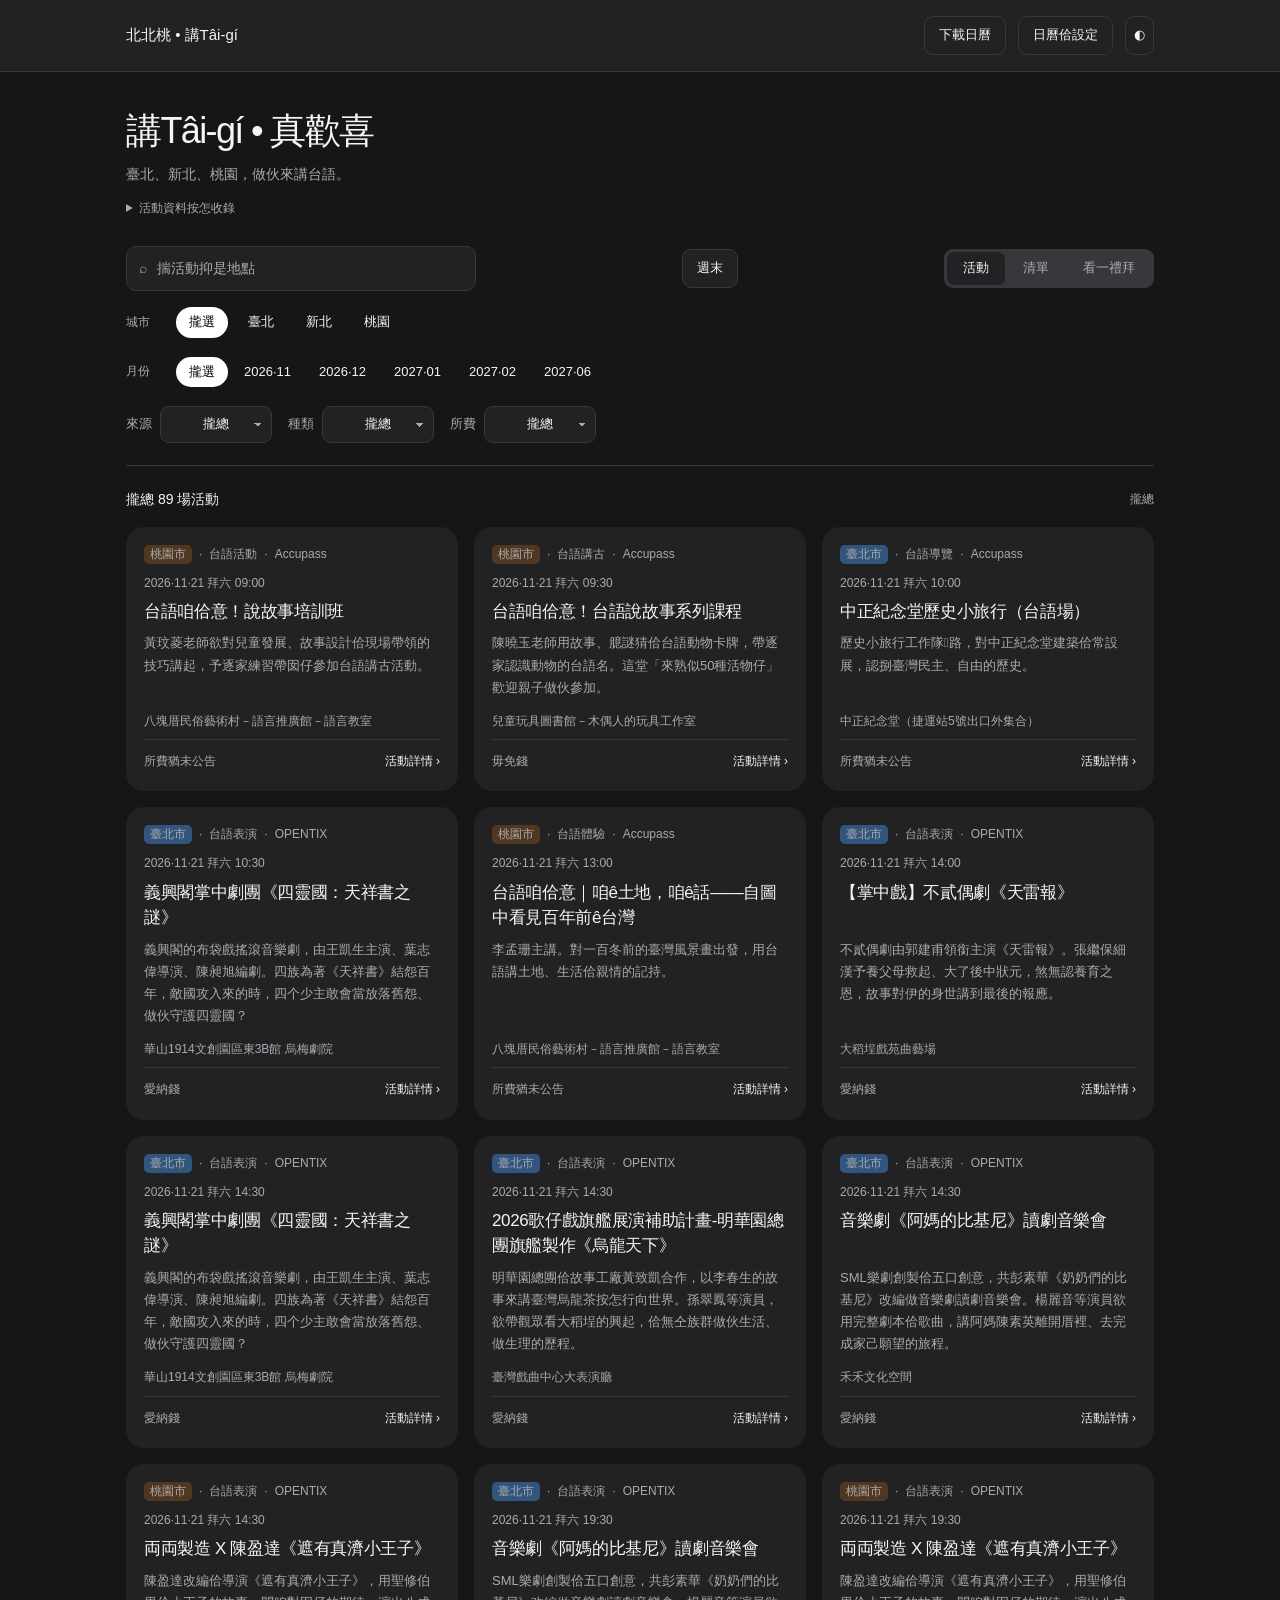
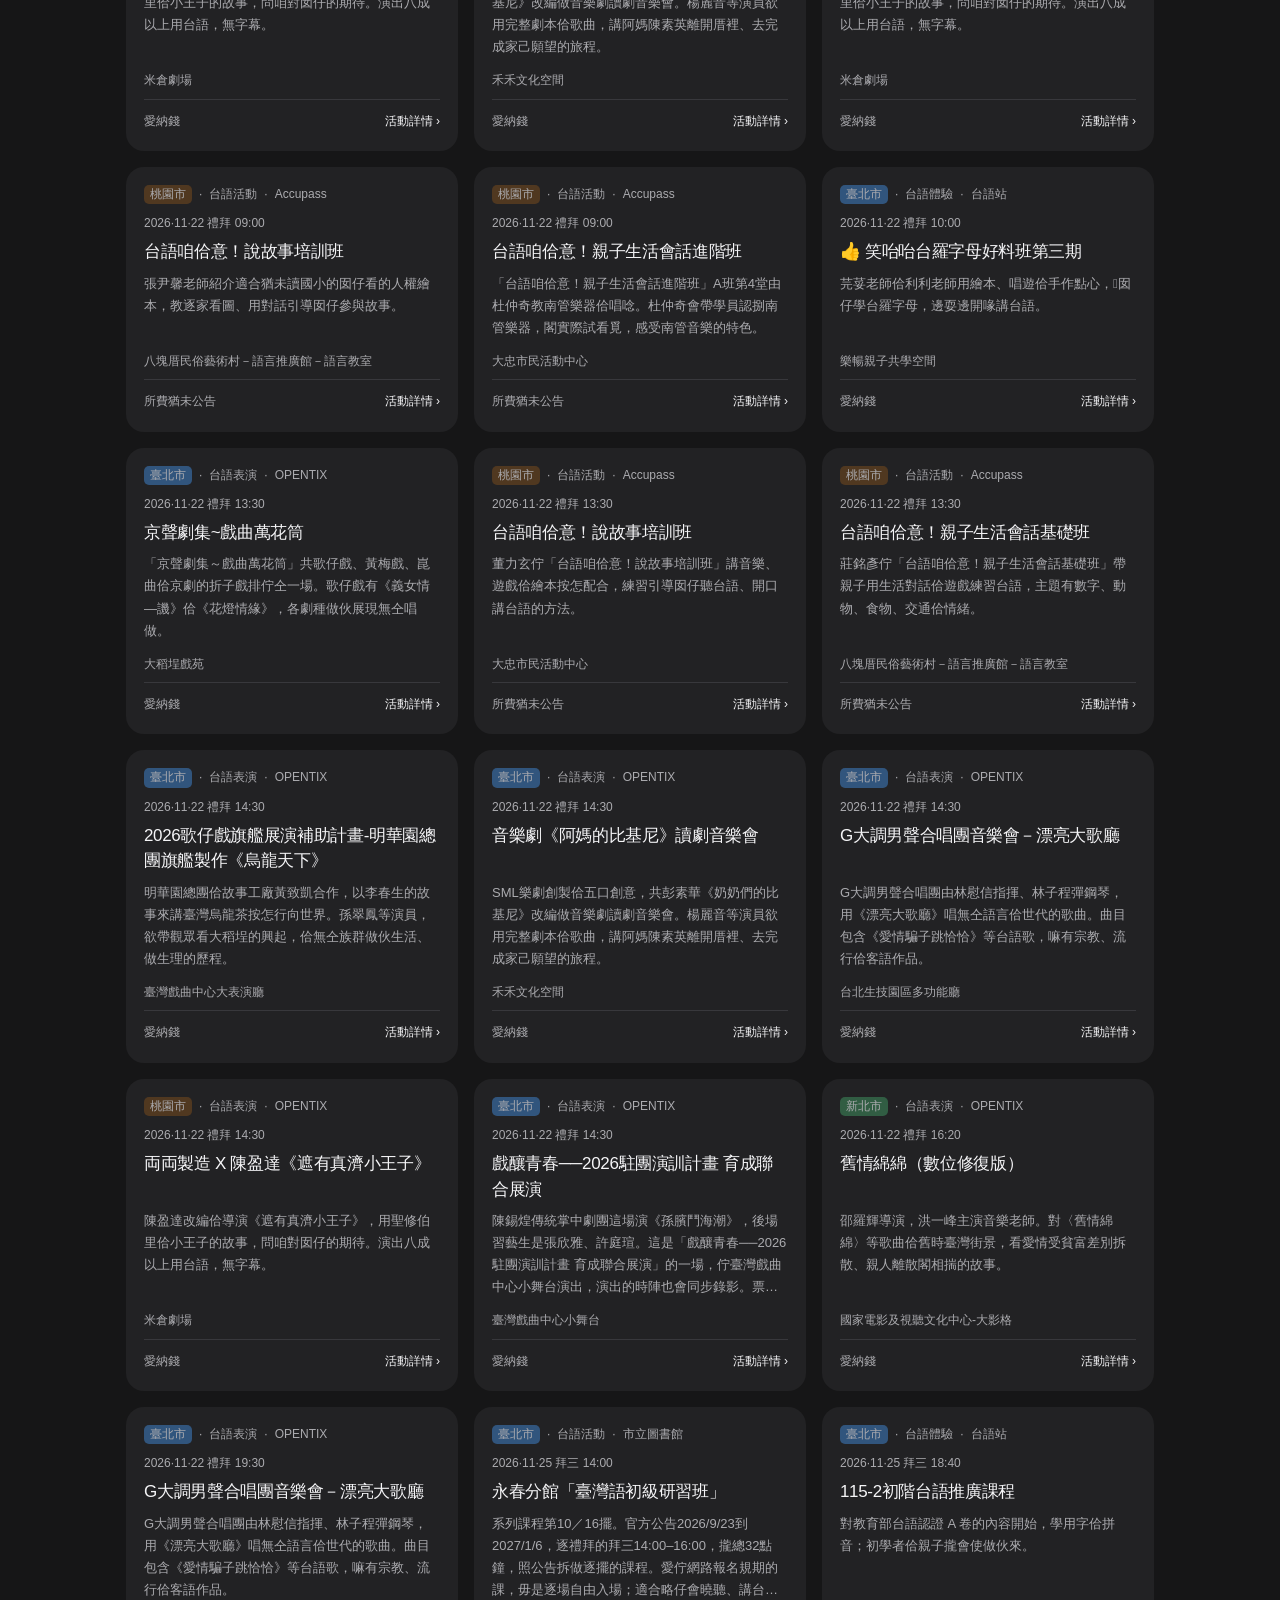
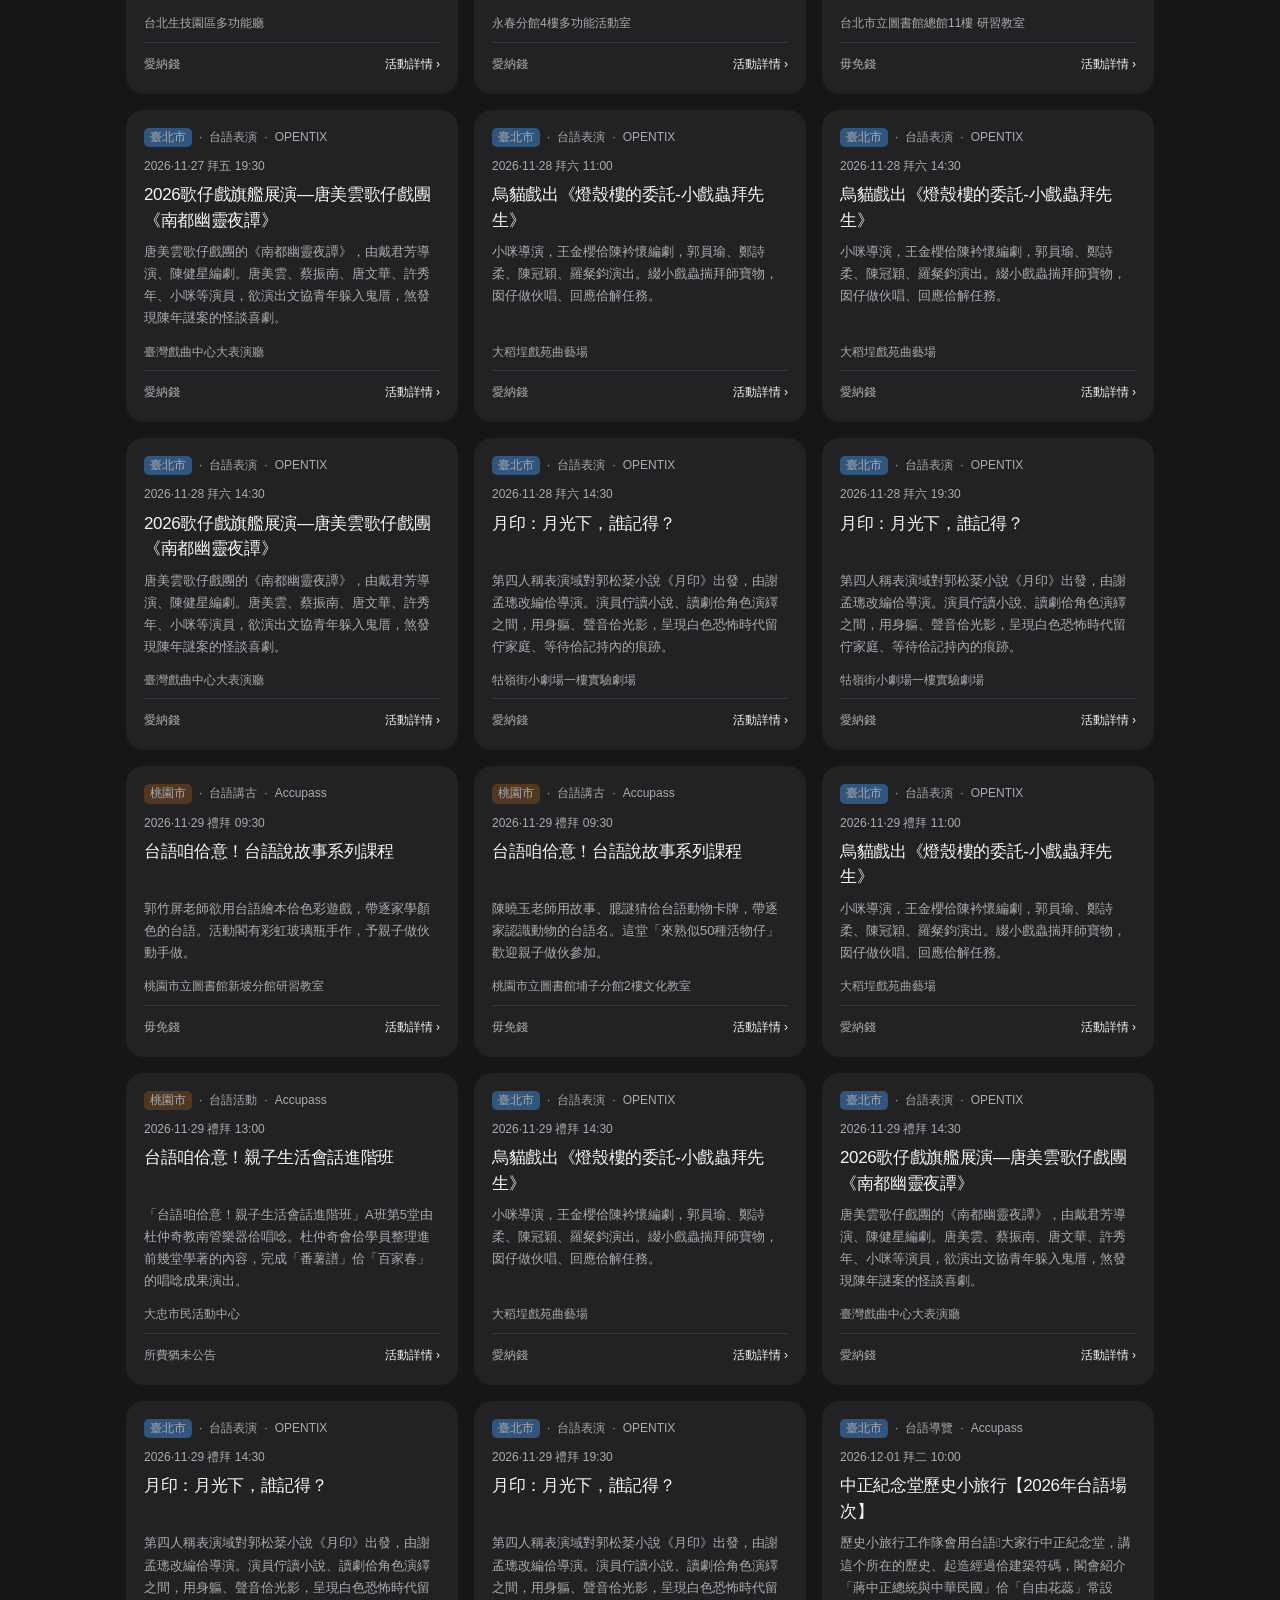
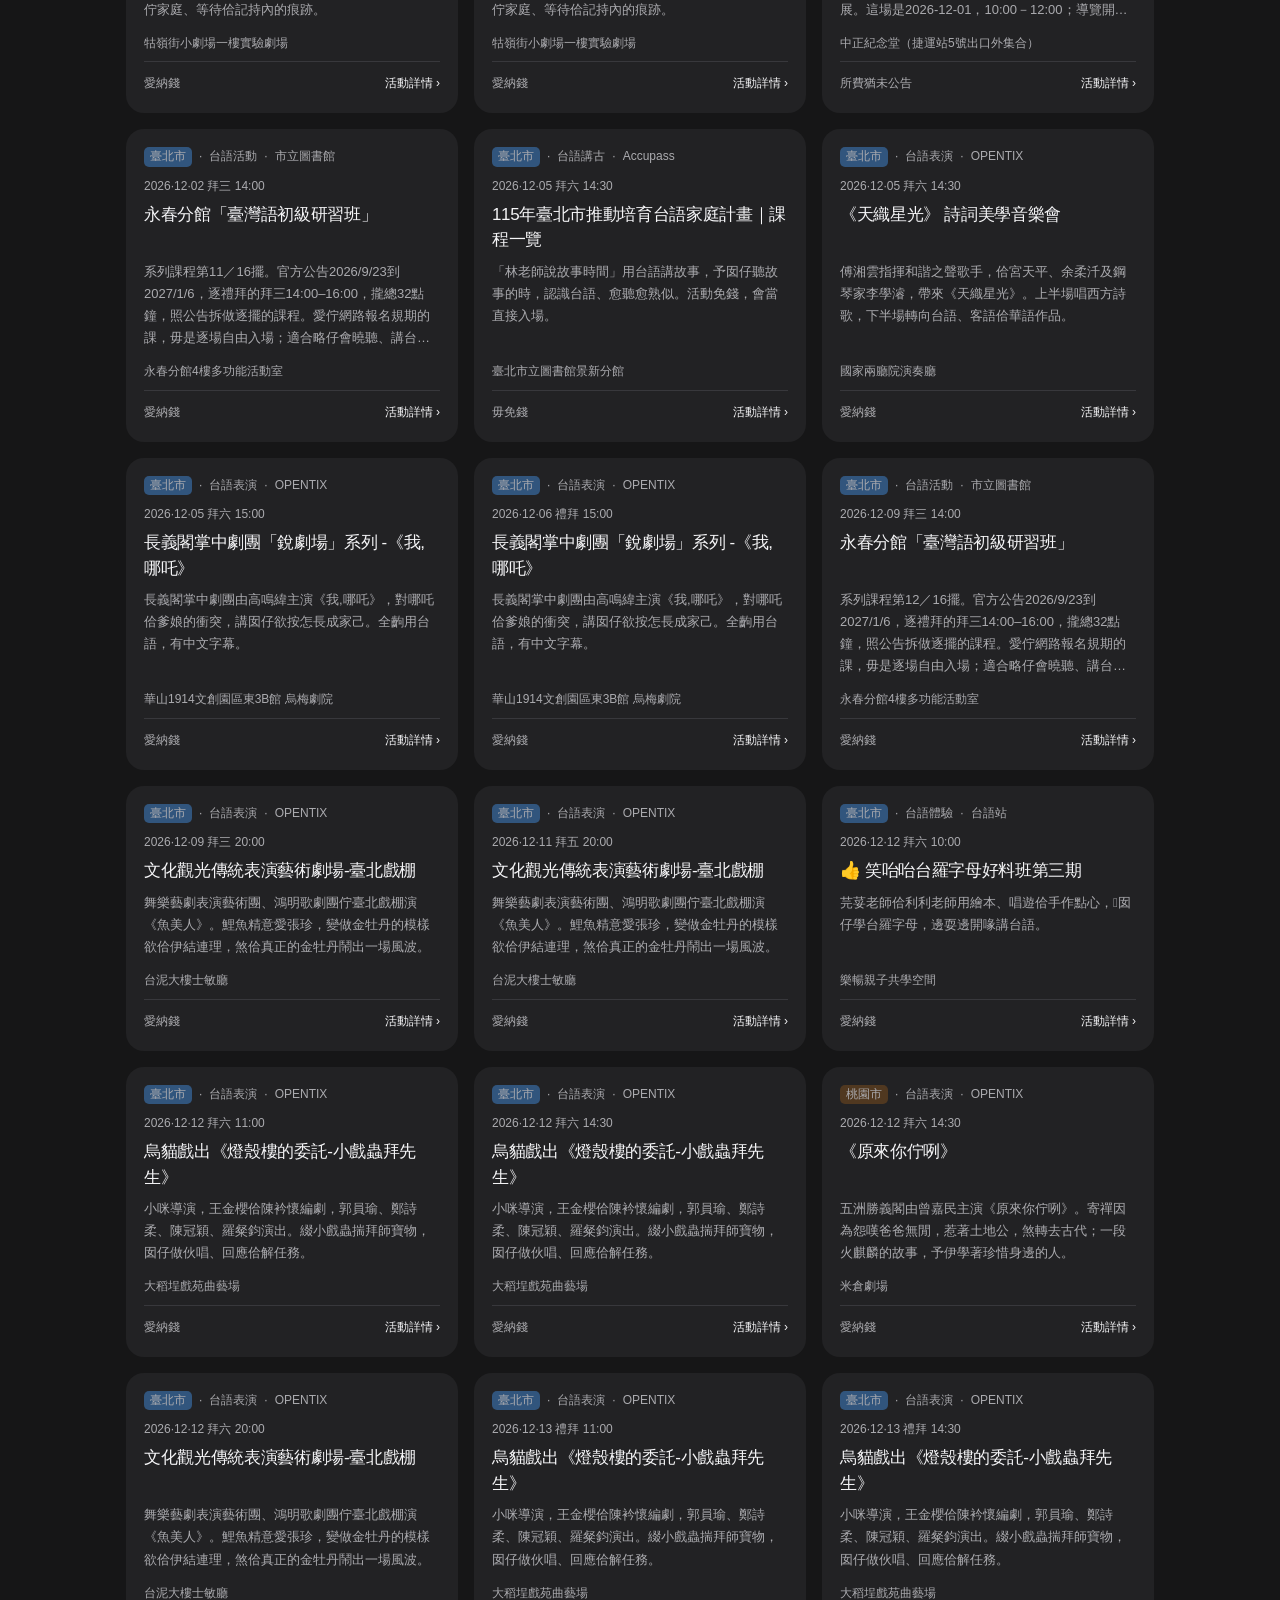
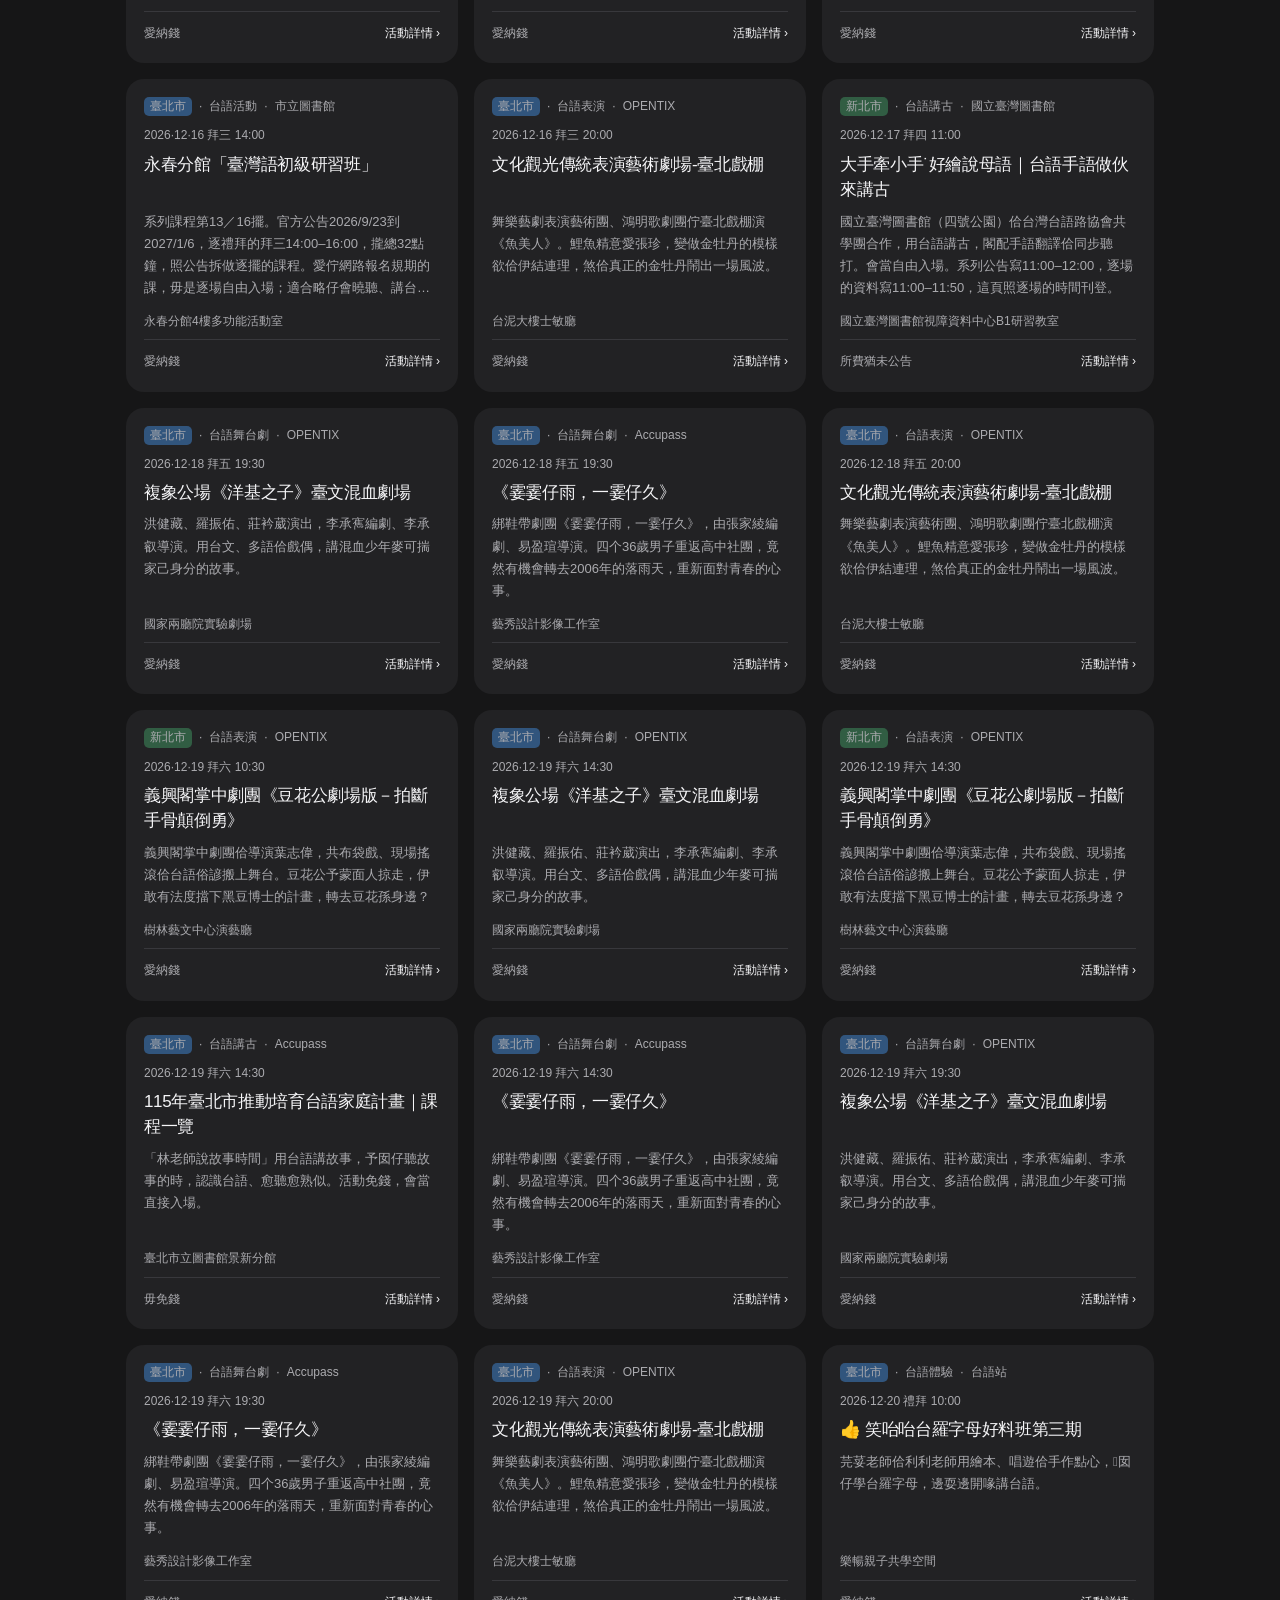
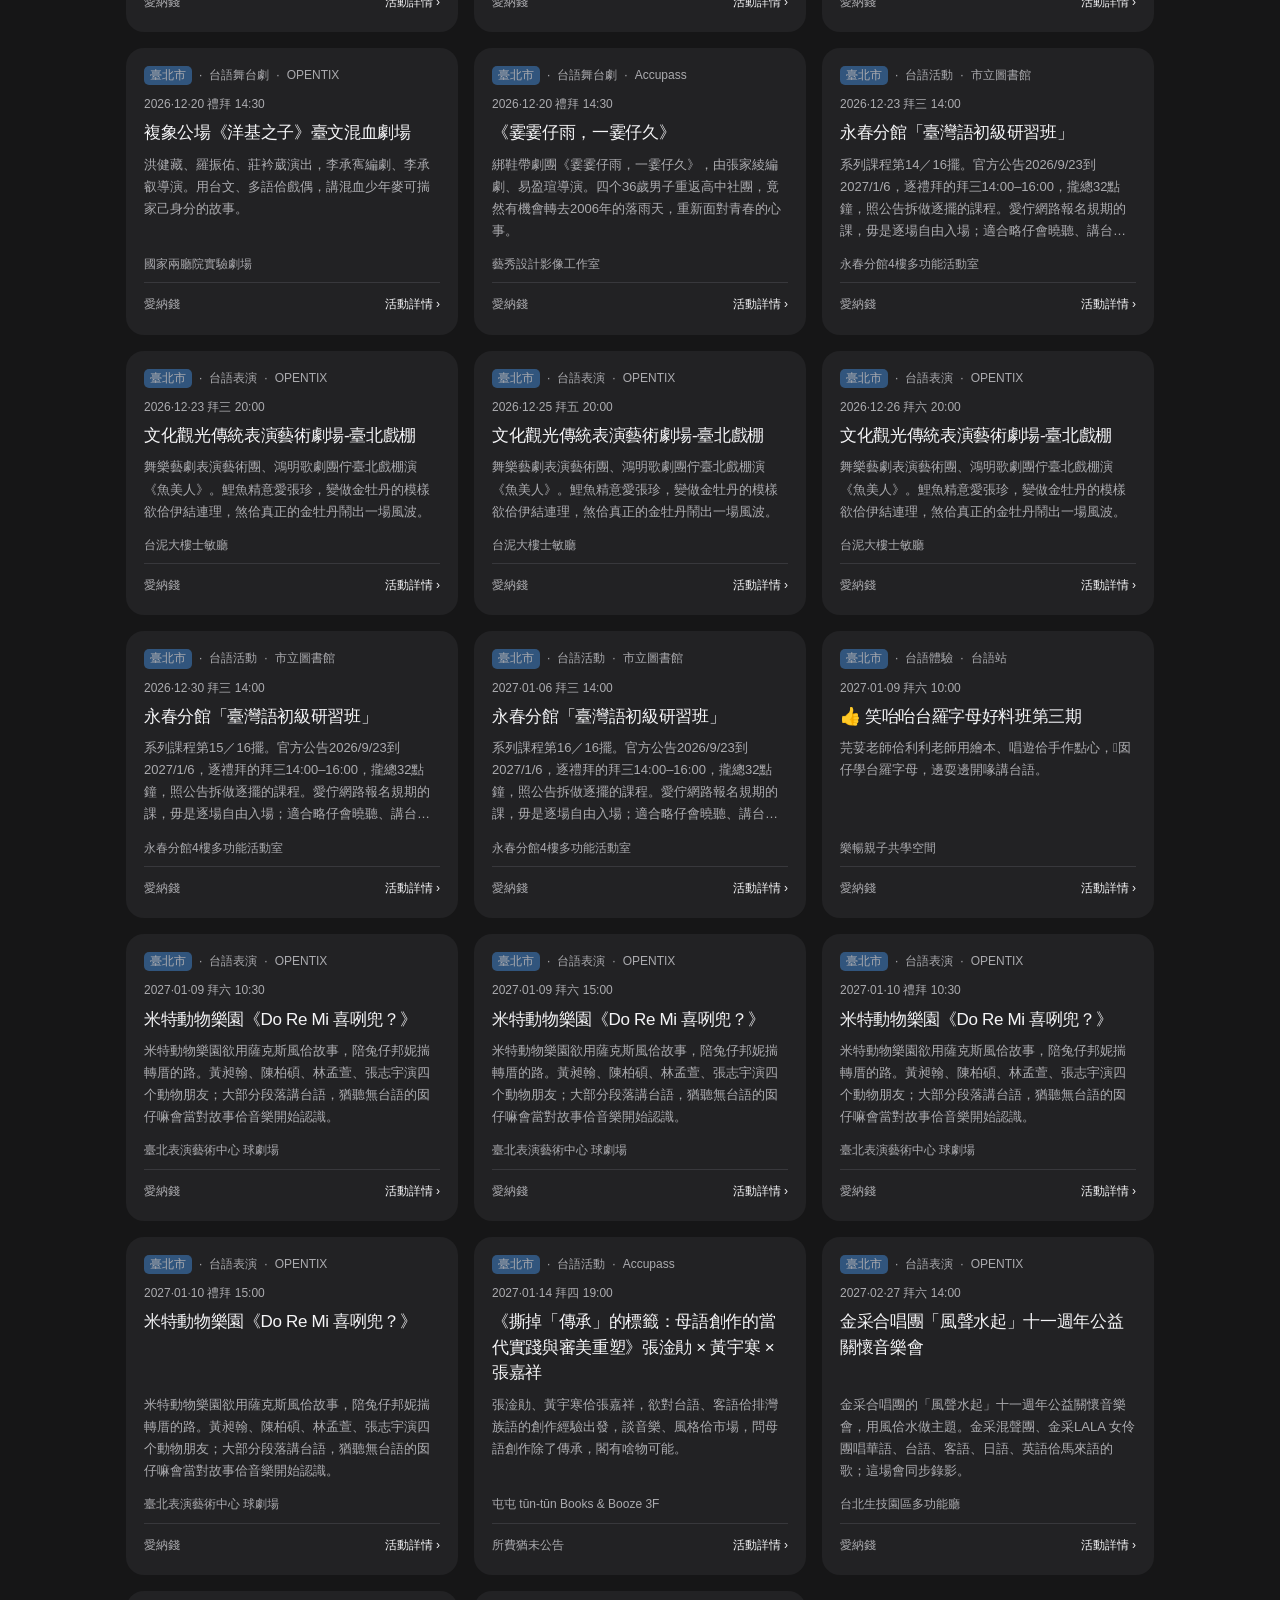
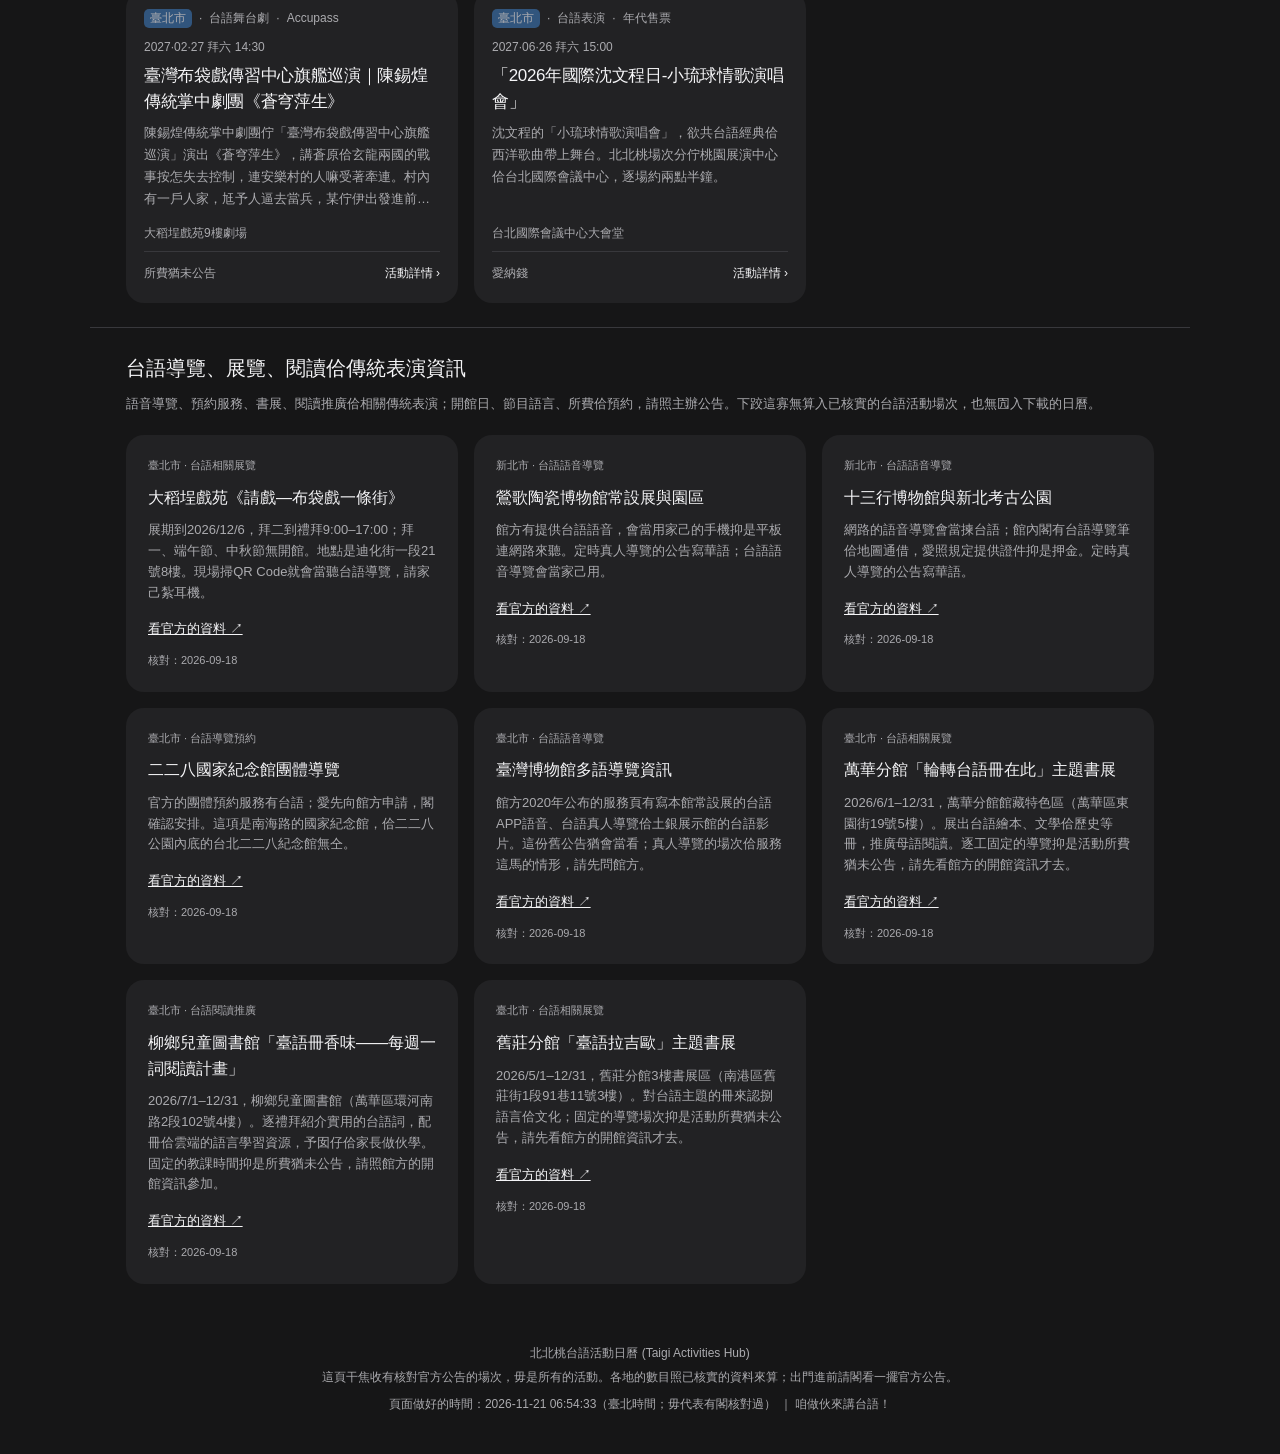
==== index.html @ 68047938 "Apply reviewed copy and expire ended sessions [skip ci]" ====
<!DOCTYPE html>
<html lang="nan-Hant-TW" data-theme="dark">
<head>
  <meta charset="UTF-8">
  <meta name="viewport" content="width=device-width, initial-scale=1.0, viewport-fit=cover">
  <title>北北桃 講Tâi-gí | 臺北・新北・桃園 台語舞台劇/表演/故事/繪本/體驗/導覽</title>
  <meta property="og:title" content="北北桃 講Tâi-gí | 臺北・新北・桃園 台語舞台劇/表演/故事/繪本/體驗/導覽">
  <meta name="twitter:title" content="北北桃 講Tâi-gí | 臺北・新北・桃園 台語舞台劇/表演/故事/繪本/體驗/導覽">
  <meta name="description" content="北北桃台語活動行事曆：收錄有官方公告且經核實的場次。彙整臺北市、新北市、桃園市的台語舞台劇、表演、故事屋、台語繪本共讀、文化體驗、文史走讀導覽活動。">
  
  <!-- Android Chrome & PWA 支援 -->
  <meta name="mobile-web-app-capable" content="yes">
  <meta name="theme-color" content="#1d1d1f">
  <link rel="manifest" href="manifest.json">
  
  <!-- iOS iPhone Web App (PWA) 支援 -->
  <meta name="apple-mobile-web-app-capable" content="yes">
  <meta name="apple-mobile-web-app-status-bar-style" content="default">
  <meta name="apple-mobile-web-app-title" content="台語日曆">
  <meta name="format-detection" content="telephone=no">
  <script>
    // Apply an explicit saved preference before paint; otherwise start dark.
    try {
      if (localStorage.getItem('taigi_theme') === 'light') document.documentElement.setAttribute('data-theme', 'light');
    } catch (_) {}
  </script>
  <link rel="apple-touch-icon" href="data:image/svg+xml,<svg xmlns='http://www.w3.org/2000/svg' viewBox='0 0 100 100'><rect width='100' height='100' rx='22' fill='%231d1d1f'/><text x='50%' y='55%' dominant-baseline='middle' text-anchor='middle' font-size='50'>台</text></svg>">
  <link rel="icon" href="data:image/svg+xml,<svg xmlns='http://www.w3.org/2000/svg' viewBox='0 0 100 100'><rect width='100' height='100' rx='22' fill='%231d1d1f'/><text x='50%' y='55%' dominant-baseline='middle' text-anchor='middle' font-size='50'>台</text></svg>">

  <style>
:root{color-scheme:light;--bg-main:#f5f5f7;--bg-card:#fff;--text-main:#1d1d1f;--text-muted:#6e6e73;--text-light:#76767b;--border-color:#e5e5e8;--primary:#1d1d1f;--secondary:#6e6e73;--secondary-light:#eeeef0;--inverse:#fff;--radius-md:12px;--city-taipei:#718ba8;--city-newtaipei:#6e9183;--city-taoyuan:#b19067;--city-taipei-bg:#edf5ff;--city-newtaipei-bg:#effaf0;--city-taoyuan-bg:#fff1df}
:root[data-theme=dark]{color-scheme:dark;--bg-main:#161617;--bg-card:#222224;--text-main:#f5f5f7;--text-muted:#ababaf;--text-light:#ababaf;--border-color:#38383c;--primary:#f5f5f7;--secondary:#ababaf;--secondary-light:#303034;--inverse:#1d1d1f;--city-taipei:#99b0c9;--city-newtaipei:#97baa8;--city-taoyuan:#d0b18b;--city-taipei-bg:#31557d;--city-newtaipei-bg:#315d43;--city-taoyuan-bg:#503820}
*{box-sizing:border-box}body{margin:0;background:var(--bg-main);color:var(--text-main);font:14px/1.6 -apple-system,BlinkMacSystemFont,'Segoe UI','Noto Sans TC',sans-serif}button,input,select{font:inherit}button,a,input,select{-webkit-tap-highlight-color:transparent}button{cursor:pointer;color:inherit}button:focus-visible,a:focus-visible,input:focus-visible,select:focus-visible{outline:2px solid var(--city-taipei);outline-offset:3px}a{color:inherit}h1,h2,h3,h4,p{margin:0}h1,h2,h3,h4,strong{font-weight:500}svg{flex-shrink:0}button svg,a svg{width:16px;height:16px}button{border:0}button:disabled{cursor:default}.container{width:100%;max-width:1100px;margin:auto;padding:0 36px}[hidden]{display:none!important}
.hero-header{background:var(--bg-card);border-bottom:1px solid var(--border-color)}.header-top{display:flex;align-items:center;justify-content:space-between;gap:16px;padding:16px 36px}.brand{font-size:15px;font-weight:500}.header-actions{display:flex;align-items:center;gap:12px}.btn{display:inline-flex;align-items:center;justify-content:center;gap:6px;text-decoration:none;padding:8px 14px;border:1px solid var(--border-color);border-radius:9px;background:var(--bg-card);font-size:13px;color:var(--text-main)}.btn-primary{background:var(--primary);color:var(--inverse);border-color:var(--primary)}.btn-light{background:var(--bg-card);color:var(--text-main)}.btn-icon{padding:8px}.intro{padding-top:36px;padding-bottom:28px}.intro h1{font-size:36px;line-height:1.25;letter-spacing:-.045em;margin-bottom:10px}.intro p{color:var(--text-muted)}.source-note{font-size:12px;color:var(--text-muted);margin-top:14px;max-width:760px}.source-note summary{cursor:pointer}.source-note p{margin-top:8px}
.controls-container{display:grid;gap:16px}.controls-container>*{min-width:0}.controls-row-1{display:flex;align-items:center;justify-content:space-between;gap:14px;flex-wrap:wrap}.search-box{display:flex;align-items:center;gap:8px;background:var(--bg-card);border:1px solid var(--border-color);border-radius:10px;padding:9px 12px;max-width:350px;flex:1;min-width:200px;color:var(--text-muted)}.search-box input{min-width:0;width:100%;background:transparent;color:var(--text-main);border:0}.search-box input::placeholder{color:var(--text-muted)}.view-switchers{display:flex;gap:2px;padding:3px;background:var(--border-color);border-radius:9px}.view-btn{background:transparent;color:var(--text-muted);border-radius:7px;padding:6px 16px;font-size:13px}.view-btn.active{background:var(--bg-card);color:var(--text-main);box-shadow:0 1px 3px #0000000d}.filter-row,.month-filter{display:flex;align-items:center;flex-wrap:wrap;gap:8px}.filter-label,.month-filter-label{font-size:12px;min-width:42px;color:var(--text-muted)}.month-options{display:flex;flex-wrap:nowrap;gap:4px;min-width:0;flex:1;overflow-x:auto;padding:3px}.month-filter{flex-wrap:nowrap}.pill.active .badge-city{color:inherit;background:color-mix(in srgb,var(--city-color) 25%,var(--primary))}.pill{display:inline-flex;align-items:center;gap:6px;background:transparent;padding:5px 12px;border-radius:20px;white-space:nowrap;font-size:13px;color:var(--text-main)}.pill.active{background:var(--primary);color:var(--inverse)}.pill-count{display:none}.select-filters{display:grid;grid-template-columns:repeat(3,minmax(0,1fr));gap:12px;padding-bottom:22px;border-bottom:1px solid var(--border-color)}.select-filters label{display:flex;flex-direction:column;align-items:stretch;min-width:0;gap:5px;text-align:center;font-size:12px;color:var(--text-muted)}.select-filters select{width:100%;min-width:0;max-width:none;text-overflow:ellipsis;text-align:center;text-align-last:center;appearance:none;background:var(--bg-card);background-image:linear-gradient(45deg,transparent 50%,var(--text-muted) 50%),linear-gradient(135deg,var(--text-muted) 50%,transparent 50%);background-position:calc(100% - 13px) 50%,calc(100% - 9px) 50%;background-size:4px 4px;background-repeat:no-repeat;color:var(--text-main);border:1px solid var(--border-color);border-radius:9px;padding:7px 24px;font-size:13px}.month-help{color:var(--text-muted);font-size:11px}.filter-summary{display:flex;align-items:center;justify-content:space-between;flex-wrap:wrap;gap:12px;margin:22px 0 16px}.filter-summary>div:last-child{color:var(--text-muted);font-size:12px}.main-content{padding-bottom:24px}
.events-grid,.cal-events-list{display:grid;grid-template-columns:repeat(3,minmax(0,1fr));gap:16px}.event-card{display:grid;grid-template-rows:subgrid;grid-row:span 6;row-gap:0;min-width:0;padding:18px;border-radius:18px;background:var(--bg-card)}.card-labels{display:flex;align-items:flex-start;align-content:flex-start;flex-wrap:wrap;gap:5px 7px;font-size:12px;color:var(--text-muted);margin-bottom:10px}.badge{font-size:12px;font-weight:400;background:transparent;color:var(--text-muted)}.badge-city{display:inline-flex;align-items:center;gap:6px;white-space:nowrap;padding:0 6px;border-radius:5px;background:var(--city-bg,transparent)}.city-taipei{--city-color:var(--city-taipei);--city-bg:var(--city-taipei-bg)}.city-newtaipei{--city-color:var(--city-newtaipei);--city-bg:var(--city-newtaipei-bg)}.city-taoyuan{--city-color:var(--city-taoyuan);--city-bg:var(--city-taoyuan-bg)}.badge-category:before,.badge-platform:before{content:'·';margin-right:7px}.badge-platform{overflow-wrap:anywhere}.card-date{font-size:12px;font-weight:500;color:var(--text-muted);font-variant-numeric:tabular-nums;margin-bottom:6px}.card-title{font-size:17px;line-height:1.5;letter-spacing:-.02em;min-height:0;margin:0 0 8px;overflow-wrap:anywhere;white-space:normal}.card-desc{font-size:13px;line-height:1.7;min-height:0;margin:0 0 12px;color:var(--text-muted);display:-webkit-box;-webkit-line-clamp:4;-webkit-box-orient:vertical;overflow:hidden;overflow-wrap:anywhere}.card-venue{display:flex;align-items:flex-end;font-size:12px;line-height:1.7;min-height:0;margin:0 0 8px;color:var(--text-muted);overflow-wrap:anywhere}.card-footer{display:flex;align-items:center;justify-content:space-between;gap:12px;border-top:1px solid var(--border-color);padding-top:10px;font-size:12px}.card-price{color:var(--text-muted)}.card-detail{padding:2px 0;background:transparent;white-space:nowrap;font-size:12px;color:var(--text-main)}.empty-state{grid-column:1/-1;text-align:center;color:var(--text-muted);padding:42px 12px}
.agenda-list{display:flex;flex-direction:column;gap:22px}.agenda-group-header{display:flex;justify-content:space-between;gap:16px;border-bottom:1px solid var(--border-color);padding-bottom:12px}.agenda-item{display:flex;gap:20px;align-items:flex-start;padding:22px;background:var(--bg-card);border-radius:18px;cursor:pointer}.agenda-time-box{width:64px;flex-shrink:0;text-align:center;color:var(--text-muted)}.day-num{font-size:28px;line-height:1.25;color:var(--text-main)}.month-name,.time-str{font-size:12px}.agenda-content{min-width:0;flex:1}.agenda-content h3{font-size:17px}.agenda-content-meta{display:flex;flex-wrap:wrap;gap:8px;color:var(--text-muted);font-size:12px;margin:8px 0}.agenda-actions{display:flex;flex-direction:column;gap:8px}.agenda-content .badge{background:transparent!important;color:var(--text-muted)!important}.agenda-content .badge-city{background:var(--city-bg,transparent)!important}
.cal-header{display:flex;justify-content:space-between;align-items:center;flex-wrap:wrap;gap:12px;margin-bottom:12px}.cal-title{font-size:20px;font-weight:500}.cal-nav{display:flex;gap:6px}.cal-legend{display:flex;flex-wrap:wrap;gap:14px;margin-bottom:24px;font-size:12px;color:var(--text-muted)}.cal-summary{font-size:12px;color:var(--text-muted);margin:0 0 16px}.cal-grid{display:grid;gap:22px}.cal-cell{display:grid;grid-template-columns:130px minmax(0,1fr);gap:16px}.cal-cell-header{padding-top:12px}.cal-date-num{font-size:16px}.cal-day-count,.cal-today-label{font-size:12px;color:var(--text-muted);margin-right:8px}.cal-events-list{grid-template-columns:repeat(2,minmax(0,1fr))}.cal-empty{grid-column:1/-1;color:var(--text-muted);font-size:12px;padding:12px 0}.cal-cell:has(.cal-empty){display:none}.week-strip{display:grid;grid-template-columns:repeat(7,minmax(0,1fr));text-align:center;background:var(--bg-card);border-radius:14px;padding:14px 6px;margin-bottom:22px;font-size:12px;color:var(--text-muted)}.week-strip strong{display:block;font-size:19px;color:var(--text-main)}.cal-cell:has(.cal-empty) .cal-cell-header{padding-top:10px}
.guide-resources{padding-top:24px;padding-bottom:32px;border-top:1px solid var(--border-color)}.guide-resources h2{font-size:20px}.guide-resources>p{color:var(--text-muted);font-size:13px;margin:10px 0 20px}.resource-grid{display:grid;grid-template-columns:repeat(3,minmax(0,1fr));gap:16px}.resource-card{padding:22px;background:var(--bg-card);border-radius:18px}.resource-card small{display:block;color:var(--text-muted);font-size:11px}.resource-card h3{font-size:16px;margin:10px 0}.resource-card p{font-size:13px;color:var(--text-muted);margin-bottom:14px}.resource-card a{font-size:13px}.resource-card small:last-child{margin-top:12px}footer{text-align:center;padding:28px 0 40px;color:var(--text-muted);font-size:12px}
.weekend-desktop.active{background:var(--primary);color:var(--inverse)}
.ios-tab-bar{display:none}.modal-overlay{position:fixed;inset:0;background:#0006;display:none;align-items:center;justify-content:center;z-index:100;padding:24px}.modal-overlay.active{display:flex}.modal-dialog{position:relative;width:100%;max-width:720px;max-height:90dvh;overflow:auto;background:var(--bg-card);border-radius:20px;box-shadow:0 20px 80px #0003}.modal-close{position:sticky;float:right;top:12px;margin:12px 12px 0 0;width:36px;height:36px;border-radius:50%;background:var(--secondary-light);color:var(--text-main);z-index:2}.modal-content{padding:28px;clear:both}.modal-title{font-size:25px;line-height:1.4;margin:16px 0 22px}.modal-hero-img{display:block;clear:both}.modal-hero-img img{display:block;width:100%;height:auto;object-fit:contain}.modal-info-grid{display:grid;gap:14px;margin-bottom:24px}.info-row{display:flex;gap:12px;font-size:14px}.info-row svg{color:var(--text-muted)}.modal-desc{white-space:pre-wrap;font-size:14px;line-height:1.8;color:var(--text-muted)}.modal-actions-bar{display:flex;flex-wrap:wrap;gap:8px;margin-top:24px}.line-calendar-help{flex-basis:100%;margin:2px 0 0;padding:10px 12px;border-radius:9px;background:var(--secondary-light);color:var(--text-muted);font-size:13px;line-height:1.55}.modal-sheet-handle{display:none}#modalPlatform{background:transparent!important;color:var(--text-muted)!important}.settings-options{display:grid;gap:18px}.settings-options p{margin:8px 0;color:var(--text-muted);font-size:13px}
@media(max-width:850px){.container{padding-left:24px;padding-right:24px}.events-grid,.resource-grid{grid-template-columns:repeat(2,minmax(0,1fr))}.cal-cell{grid-template-columns:100px minmax(0,1fr)}.cal-events-list{grid-template-columns:1fr}.header-actions{gap:6px}.header-actions .btn{font-size:12px;padding:7px 10px}.cal-summary{margin-left:0}.agenda-actions{display:none}}
@media(max-width:520px){.container{padding-left:18px;padding-right:18px}.header-top{align-items:flex-start;gap:8px}.brand{font-size:14px;padding-top:5px}.header-actions .download-top{display:none}.intro{padding-top:26px;padding-bottom:24px}.intro h1{font-size:30px}.intro p{font-size:13px}.controls-row-1{gap:12px}.search-box{max-width:none;flex-basis:100%}.search-box input{font-size:16px}.view-btn{padding:7px 14px}.filter-label,.month-filter-label{min-width:36px}.month-filter{align-items:center}.month-help{display:none}.month-filter-label{padding-top:6px}.month-options{flex:1}.select-filters{gap:8px}.select-filters select{padding-left:20px;padding-right:20px}.events-grid,.resource-grid{grid-template-columns:1fr}.cal-cell{grid-template-columns:1fr;gap:10px}.cal-cell-header{display:flex;align-items:baseline;flex-wrap:wrap;gap:8px}.cal-cell:has(.cal-empty){gap:0}.cal-nav .btn{font-size:12px;padding:7px 10px}.cal-title{font-size:17px}.cal-legend{gap:8px 12px}.cal-summary{width:100%}.agenda-item{gap:12px;padding:18px}.agenda-time-box{width:48px}.modal-overlay{padding:12px}.modal-content{padding:22px}.modal-title{font-size:21px}.modal-actions-bar{flex-direction:column}.event-card{padding:18px}.filter-summary{align-items:flex-start}.filter-summary>div:last-child{max-width:65%;text-align:right}}
@media(pointer:coarse){button,.btn,select{min-height:44px}}
@media(prefers-reduced-motion:reduce){*{scroll-behavior:auto!important}}

/* Shared native dialogs keep keyboard focus and background interaction contained. */
.mobile-filter-button{display:none}
dialog.modal-overlay{width:100%;height:100%;max-width:none;max-height:none;margin:0;border:0;color:var(--text-main);background:transparent;overflow:hidden}
dialog.modal-overlay::backdrop{background:#0008;backdrop-filter:blur(5px);-webkit-backdrop-filter:blur(5px)}
.modal-close{min-width:44px;min-height:44px}
.modal-dialog{overscroll-behavior:contain}
.filter-modal .modal-dialog{max-width:550px}
.filter-modal h2{font-size:20px;margin-bottom:24px}
.filter-modal .select-filters{border:0;padding:0}
.filter-sheet-actions{display:flex;gap:12px;margin-top:28px}
.filter-sheet-actions .btn{min-height:48px}
.filter-sheet-actions .btn-primary{flex:1}
.select-filters label{font-size:13px}
.filter-row .pill .badge-city{background:transparent;padding:0}
.city-options{display:flex;align-items:center;gap:8px;min-width:0}
@media(min-width:701px){
  .filter-label,.month-filter-label{flex:0 0 42px}
  .month-options{padding:3px 0}
  .filter-row .pill[data-value=all],.month-options .pill[data-month=all]{width:52px;flex:0 0 52px;justify-content:center}
  .controls-container>.select-filters{grid-template-columns:repeat(3,max-content);gap:16px;justify-content:start}
  .controls-container>.select-filters label{flex-direction:row;align-items:center;gap:8px;white-space:nowrap}
  .controls-container>.select-filters select{width:112px;flex:0 0 112px}
}

/* Phone shell: compact header, quick filters and thumb-reachable navigation. */
@media(max-width:700px){
  .weekend-desktop{display:none}
  body{padding-bottom:calc(80px + env(safe-area-inset-bottom));-webkit-text-size-adjust:100%}
  .container{padding-left:max(18px,env(safe-area-inset-left));padding-right:max(18px,env(safe-area-inset-right))}
  .hero-header{position:sticky;top:0;z-index:20;padding-top:env(safe-area-inset-top);background:var(--bg-main);border-bottom:0}
  .header-top{min-height:64px;padding-top:8px;padding-bottom:8px;align-items:center}
  .brand{font-size:21px;font-weight:600;letter-spacing:-.035em;padding:0}
  .header-actions .btn:not(.btn-icon){display:none}
  .header-actions .btn-icon{width:44px;height:44px;border-radius:50%;font-size:22px;background:var(--bg-card);border:0}
  .intro{display:none}
  .controls-container{gap:12px;padding-top:4px}
  .controls-row-1{display:block}
  .search-box{max-width:none;min-width:0;min-height:46px;padding:8px 14px;border:0;border-radius:14px}
  .search-box input{font-size:16px;min-height:30px}
  .search-box>span{font-size:23px;line-height:1}
  .view-switchers{display:none}
  .filter-row{flex-wrap:nowrap;gap:6px}
  .filter-label{display:block;min-width:30px;flex:0 0 30px;padding:0}
  .month-filter{gap:6px}
  .month-filter-label{min-width:30px;flex:0 0 30px;padding:0}
  .month-help{display:none}
  .city-options,.month-options{flex:1;gap:6px;padding:2px 0;overflow-x:auto;scrollbar-width:none}
  .city-options::-webkit-scrollbar,.month-options::-webkit-scrollbar{display:none}
  .city-options .pill,.month-options .pill{width:80px;flex:0 0 80px;height:44px;min-height:44px;justify-content:center;padding:8px 12px;background:transparent;border-radius:12px}
  .city-options .pill[data-value=all],.month-options .pill[data-month=all]{width:52px;flex:0 0 52px}
  .mobile-filter-button{display:flex;align-items:center;gap:8px;min-height:44px;width:100%;padding:8px 13px;border:1px solid var(--border-color);border-radius:12px;background:transparent;font-size:13px;text-align:left}
  .mobile-filter-button>span:last-child{margin-left:auto;font-size:20px;line-height:1}
  #mobileFilterCount:not(:empty){display:inline-flex;align-items:center;justify-content:center;min-width:22px;height:22px;border-radius:50%;background:var(--primary);color:var(--inverse);font-size:12px}
  .controls-container>.select-filters{display:none}
  .filter-summary{margin:22px 0 12px;gap:8px;font-size:15px}
  .filter-summary>div:last-child{max-width:55%;font-size:11px}
  .events-grid,.cal-events-list,.resource-grid{grid-template-columns:minmax(0,1fr);gap:12px}
  .event-card{display:flex;flex-direction:column;grid-row:auto;padding:18px;border-radius:20px;border:1px solid color-mix(in srgb,var(--border-color) 45%,transparent)}
  .card-labels{margin-bottom:12px}
  .card-date{color:var(--text-muted);font-weight:400;font-size:13px;margin-bottom:8px;font-variant-numeric:tabular-nums}
  .card-title{font-size:18px;line-height:1.5;margin-bottom:8px}
  .card-desc{font-size:13px;margin-bottom:14px}
  .card-venue{margin-bottom:8px}
  .card-footer{padding-top:4px;min-height:48px}
  .card-detail{min-height:44px;padding:8px 0 8px 16px;font-size:13px}
  .ios-tab-bar{position:fixed;z-index:30;bottom:0;left:0;right:0;display:grid;grid-template-columns:repeat(5,minmax(0,1fr));gap:4px;padding:8px max(10px,env(safe-area-inset-right)) calc(8px + env(safe-area-inset-bottom)) max(10px,env(safe-area-inset-left));border-top:1px solid var(--border-color);background:color-mix(in srgb,var(--bg-main) 92%,transparent);backdrop-filter:blur(20px);-webkit-backdrop-filter:blur(20px)}
  .ios-tab-item{display:flex;flex-direction:column;align-items:center;justify-content:center;gap:4px;min-height:54px;min-width:0;padding:5px 2px;background:transparent;border-radius:14px;color:var(--text-muted);font-size:11px}
  .ios-tab-item svg{width:22px;height:22px;fill:none;stroke:currentColor;stroke-width:1.6;stroke-linecap:round;stroke-linejoin:round}
  .ios-tab-item.active{color:var(--text-main);background:var(--secondary-light)}
  .ios-tab-item.active span{font-weight:600}
  dialog.modal-overlay{padding:0;align-items:flex-end}
  .modal-dialog,.filter-modal .modal-dialog{max-width:none!important;max-height:calc(100dvh - max(20px,env(safe-area-inset-top)));border-radius:26px 26px 0 0;padding-bottom:env(safe-area-inset-bottom);box-shadow:0 -12px 60px #0004;animation:sheet-enter .2s ease-out}
  .modal-sheet-handle{display:block;width:36px;height:4px;border-radius:10px;background:var(--text-muted);opacity:.45;position:absolute;top:10px;left:calc(50% - 18px)}
  .modal-close{top:18px;margin:18px 14px 0 0;border-radius:50%;font-size:22px}
  .modal-content{padding:16px 20px 24px}
  .modal-title{font-size:23px;line-height:1.45}
  .modal-actions-bar{flex-direction:column;gap:10px}
  .modal-actions-bar .btn{min-height:48px;white-space:normal;text-align:center}
  .modal-desc,.info-row{font-size:15px}
  .filter-modal .select-filters{gap:8px}
  .filter-modal .select-filters label{font-size:13px}
  .filter-modal select{min-height:48px;padding-left:18px;padding-right:18px;font-size:13px}
  .filter-modal .modal-content{padding-top:8px}
  .settings-options{gap:24px}
  .settings-options .btn{min-height:48px}
  .cal-header{display:block}
  .cal-title{font-size:18px;margin-bottom:12px}
  .cal-nav{display:grid;grid-template-columns:repeat(3,minmax(0,1fr));gap:8px}
  .cal-nav .btn{min-height:44px;padding:8px 4px;font-size:13px;border-radius:12px}
  .cal-legend{gap:8px 12px;margin:14px 0}
  .cal-summary{width:100%;margin:12px 0 16px}
  .week-strip{padding:10px 4px;border-radius:16px}
  .cal-cell{grid-template-columns:minmax(0,1fr);gap:10px;scroll-margin-top:80px}
  .cal-cell-header{display:flex;align-items:baseline;flex-wrap:wrap;gap:8px;padding:0 2px}
  .agenda-list{gap:18px}
  .agenda-item{gap:12px;padding:16px;border-radius:18px}
  .agenda-time-box{width:48px}
  .agenda-content h3{font-size:16px}
  .guide-resources{margin-top:16px;padding-top:24px}
  .guide-resources h2{font-size:18px}
  .resource-card{padding:18px;border-radius:20px}
  .resource-card a{display:inline-flex;align-items:center;min-height:44px}
  footer{padding-bottom:20px}
}
@keyframes sheet-enter{from{transform:translateY(28px);opacity:.5}to{transform:translateY(0);opacity:1}}
@media(prefers-reduced-motion:reduce){.modal-dialog{animation:none}}

/* Explicit author-painted controls, including mobile browsers' native button rendering. */
.filter-row .pill,.month-options .pill{-webkit-appearance:none;appearance:none;background-image:none;-webkit-text-fill-color:currentColor}
:root{--filter-selected-bg:#000;--filter-selected-text:#fff}
:root[data-theme=dark]{--filter-selected-bg:#fff;--filter-selected-text:#000}
.filter-row .pill[aria-pressed="true"],.month-options .pill[aria-pressed="true"]{background-color:var(--filter-selected-bg);color:var(--filter-selected-text);background-image:none}
.filter-row .pill[aria-pressed=true] .badge-city{background:transparent;color:inherit}

/* Date buttons keep the whole week reachable while showing one selected day. */
.week-strip .week-date{min-width:0;min-height:48px;padding:6px 2px;margin:0 2px;border:1px solid transparent;border-radius:10px;background:transparent;color:var(--text-muted);font:inherit;cursor:pointer}
.week-strip .week-date:hover{background:var(--secondary-light)}
.week-strip .week-date.selected{background:var(--primary);color:var(--inverse)}
.week-strip .week-date.selected strong{color:inherit}
.week-strip .week-date:focus-visible{outline:2px solid var(--text-main);outline-offset:2px}
.cal-cell.selected-day:has(.cal-empty){display:grid}

  </style>
</head>
<body>

  <header class="hero-header">
    <div class="container header-top">
      <div class="brand">北北桃 • 講Tâi-gí</div>
      <div class="header-actions">
        <button class="btn download-top" onclick="exportCalendarFile()">下載日曆</button>
        <button class="btn" onclick="openSyncModal()">日曆佮設定</button>
        <button class="btn btn-icon" onclick="toggleTheme()" aria-label="換深色抑是淺色">◐</button>
      </div>
    </div>
  </header>
  <section class="container intro">
    <h1>講Tâi-gí • 真歡喜</h1>
    <p>臺北、新北、桃園，做伙來講台語。</p>
    <details class="source-note"><summary>活動資料按怎收錄</summary><p>干焦列有核對官方公告的場次；猶未核實的資料暫時無刊。所費猶未公告的，無算入毋免錢抑是愛納錢的篩選。日期佮時間攏是臺灣時間，出門進前請閣看一擺官方公告。 <a href="#guideResources">導覽、展覽、閱讀佮傳統表演資訊 ↓</a></p></details>
    <div hidden><span id="statTotal"></span><span id="statTaipei"></span><span id="statNewTaipei"></span><span id="statTaoyuan"></span><span id="statFree"></span></div>
  </section>
  <div class="controls-wrapper">
    <div class="container controls-container">
      <div class="controls-row-1">
        <div class="search-box"><span aria-hidden="true">⌕</span><input type="search" id="searchInput" aria-label="揣活動抑是地點" placeholder="揣活動抑是地點" oninput="handleSearch(this.value)"></div>
        <button class="btn weekend-desktop" data-weekend-filter aria-pressed="false" onclick="toggleWeekendFilter()">週末</button>
        <div class="view-switchers" role="group" aria-label="欲按怎看">
          <button class="view-btn active" data-view="grid" aria-pressed="true" onclick="switchView('grid')">活動</button>
          <button class="view-btn" data-view="agenda" aria-pressed="false" onclick="switchView('agenda')">清單</button>
          <button class="view-btn" data-view="calendar" aria-pressed="false" onclick="switchView('calendar')">看一禮拜</button>
        </div>
      </div>
      <div class="filter-row" role="group" aria-label="揀地區">
        <span class="filter-label">城市</span>
        <div class="city-options">
        <button class="pill active" data-filter-type="city" data-value="all" aria-pressed="true" onclick="setCityFilter('all')">攏選 <span class="pill-count" id="count-city-all"></span></button>
        <button class="pill" data-filter-type="city" data-value="臺北市" aria-pressed="false" onclick="setCityFilter('臺北市')"><span class="badge-city city-taipei">臺北</span><span class="pill-count" id="count-city-taipei"></span></button>
        <button class="pill" data-filter-type="city" data-value="新北市" aria-pressed="false" onclick="setCityFilter('新北市')"><span class="badge-city city-newtaipei">新北</span><span class="pill-count" id="count-city-newtaipei"></span></button>
        <button class="pill" data-filter-type="city" data-value="桃園市" aria-pressed="false" onclick="setCityFilter('桃園市')"><span class="badge-city city-taoyuan">桃園</span><span class="pill-count" id="count-city-taoyuan"></span></button>
        </div>
      </div>
      <div class="month-filter" role="group" aria-label="揀月份"><span class="month-filter-label">月份</span><div class="month-options" id="monthFilterOptions"></div></div>
      <button class="mobile-filter-button" id="mobileFilterButton" onclick="openFilterModal()" aria-haspopup="dialog" aria-controls="filterModal">來源・種類・所費 <span id="mobileFilterCount"></span><span aria-hidden="true">☷</span></button>
      <div class="select-filters" id="advancedFilters">
        <label for="sourceFilter">來源 <select id="sourceFilter" data-filter-select="platform" onchange="setPlatformFilter(this.value)"><option value="all">攏總</option><option value="Accupass 活動通">Accupass 活動通（20）</option><option value="OPENTIX 兩廳院">OPENTIX 兩廳院（55）</option><option value="北北桃市立圖書館">北北桃市立圖書館（7）</option><option value="台語站">台語站（5）</option><option value="國立臺灣圖書館">國立臺灣圖書館（1）</option><option value="年代售票">年代售票（1）</option></select></label>
        <label for="categoryFilter">種類 <select id="categoryFilter" data-filter-select="category" onchange="setCategoryFilter(this.value)"><option value="all">攏總</option><option value="台語舞台劇">舞台劇</option><option value="台語表演">表演</option><option value="台語故事">講古</option><option value="台語繪本">繪本</option><option value="台語體驗">體驗</option><option value="台語導覽">導覽</option><option value="台語活動">其他活動</option></select></label>
        <label for="priceFilter">所費 <select id="priceFilter" data-filter-select="price" onchange="setPriceFilter(this.value)"><option value="all">攏總</option><option value="free">毋免錢</option><option value="paid">愛納錢</option></select></label>
      </div>
    </div>
  </div>

  <dialog class="modal-overlay filter-modal" id="filterModal" aria-labelledby="filterTitle" onclick="closeModalOnBackdrop(event)">
    <div class="modal-dialog">
      <div class="modal-sheet-handle" aria-hidden="true"></div>
      <button class="modal-close" onclick="closeFilterModal()" aria-label="關起來" autofocus>×</button>
      <div class="modal-content">
        <h2 id="filterTitle">來源・種類・所費</h2>
        <div id="mobileFilterHost"></div>
        <div class="filter-sheet-actions"><button class="btn" onclick="resetExtraFilters()" aria-label="來源、種類、所費攏總">攏總</button><button class="btn btn-primary" onclick="closeFilterModal()">看活動 <span id="filterResultCount"></span></button></div>
      </div>
    </div>
  </dialog>

  <!-- MAIN EVENT DISPLAY -->
  <main class="main-content">
    <div class="container">
      <div class="filter-summary" id="filterSummary">
        <div>攏總 <strong id="visibleCount">0</strong> 場活動</div>
        <div id="activeFiltersSummary"></div>
      </div>

      <!-- VIEW 1: Grid Cards -->
      <div id="viewGrid" class="events-grid"></div>

      <!-- VIEW 2: Agenda List -->
      <div id="viewAgenda" class="agenda-list" style="display: none;"></div>

      <!-- VIEW 3: Weekly calendar (Monday–Sunday, Asia/Taipei) -->
      <div id="viewCalendar" class="calendar-container" style="display: none;">
        <div class="cal-header">
          <div class="cal-title" id="calCurrentWeekLabel" aria-live="polite"></div>
          <div class="cal-nav">
            <button class="btn btn-light" onclick="prevWeek()" aria-label="頂禮拜">‹ 頂禮拜</button>
            <button class="btn btn-light" onclick="goToToday()">這禮拜</button>
            <button class="btn btn-light" onclick="nextWeek()" aria-label="後禮拜">後禮拜 ›</button>
          </div>
        </div>
        <p class="cal-summary" id="calWeekSummary" aria-live="polite"></p>
        <div class="week-strip" id="calWeekDays" role="group" aria-label="日期"></div>
        <div class="cal-grid" id="calGridDays"></div>
      </div>
    </div>
  </main>
  <section id="guideResources" class="container guide-resources"><h2>台語導覽、展覽、閱讀佮傳統表演資訊</h2><p>語音導覽、預約服務、書展、閱讀推廣佮相關傳統表演；開館日、節目語言、所費佮預約，請照主辦公告。下跤這寡無算入已核實的台語活動場次，也無囥入下載的日曆。</p><div class="resource-grid"><article class="resource-card"><small>臺北市 · 台語相關展覽</small><h3 lang="zh-Hant">大稻埕戲苑《請戲—布袋戲一條街》</h3><p>展期到2026/12/6，拜二到禮拜9:00–17:00；拜一、端午節、中秋節無開館。地點是迪化街一段21號8樓。現場掃QR Code就會當聽台語導覽，請家己紮耳機。</p><a href="https://www.tapo.gov.taipei/News_Content.aspx?n=34C47A41C78AB210&amp;s=574623D4555EC568&amp;sms=9A0025CA3D7482D6" target="_blank" rel="noopener noreferrer">看官方的資料 ↗</a><small>核對：2026-09-18</small></article><article class="resource-card"><small>新北市 · 台語語音導覽</small><h3 lang="zh-Hant">鶯歌陶瓷博物館常設展與園區</h3><p>館方有提供台語語音，會當用家己的手機抑是平板連網路來聽。定時真人導覽的公告寫華語；台語語音導覽會當家己用。</p><a href="https://www.ceramics.ntpc.gov.tw/xmdoc/cont?xsmsid=0G289653878181469975" target="_blank" rel="noopener noreferrer">看官方的資料 ↗</a><small>核對：2026-09-18</small></article><article class="resource-card"><small>新北市 · 台語語音導覽</small><h3 lang="zh-Hant">十三行博物館與新北考古公園</h3><p>網路的語音導覽會當揀台語；館內閣有台語導覽筆佮地圖通借，愛照規定提供證件抑是押金。定時真人導覽的公告寫華語。</p><a href="https://www.sshm.ntpc.gov.tw/xmdoc/cont?sid=0I260840731511575794&amp;xsmsid=0G244539301206394658" target="_blank" rel="noopener noreferrer">看官方的資料 ↗</a><small>核對：2026-09-18</small></article><article class="resource-card"><small>臺北市 · 台語導覽預約</small><h3 lang="zh-Hant">二二八國家紀念館團體導覽</h3><p>官方的團體預約服務有台語；愛先向館方申請，閣確認安排。這項是南海路的國家紀念館，佮二二八公園內底的台北二二八紀念館無仝。</p><a href="https://www.228.org.tw/visitbooking" target="_blank" rel="noopener noreferrer">看官方的資料 ↗</a><small>核對：2026-09-18</small></article><article class="resource-card"><small>臺北市 · 台語語音導覽</small><h3 lang="zh-Hant">臺灣博物館多語導覽資訊</h3><p>館方2020年公布的服務頁有寫本館常設展的台語APP語音、台語真人導覽佮土銀展示館的台語影片。這份舊公告猶會當看；真人導覽的場次佮服務這馬的情形，請先問館方。</p><a href="https://www.ntm.gov.tw/News_Content.aspx?n=5651&amp;s=147688" target="_blank" rel="noopener noreferrer">看官方的資料 ↗</a><small>核對：2026-09-18</small></article><article class="resource-card"><small>臺北市 · 台語相關展覽</small><h3 lang="zh-Hant">萬華分館「輪轉台語冊在此」主題書展</h3><p>2026/6/1–12/31，萬華分館館藏特色區（萬華區東園街19號5樓）。展出台語繪本、文學佮歷史等冊，推廣母語閱讀。逐工固定的導覽抑是活動所費猶未公告，請先看館方的開館資訊才去。</p><a href="https://reading.tpml.gov.taipei/News_Content.aspx?n=F429ED1373F10317&amp;sms=9D72E82EC16F3E64&amp;s=38B1B2747969B6BF" target="_blank" rel="noopener noreferrer">看官方的資料 ↗</a><small>核對：2026-09-18</small></article><article class="resource-card"><small>臺北市 · 台語閱讀推廣</small><h3 lang="zh-Hant">柳鄉兒童圖書館「臺語冊香味——每週一詞閱讀計畫」</h3><p>2026/7/1–12/31，柳鄉兒童圖書館（萬華區環河南路2段102號4樓）。逐禮拜紹介實用的台語詞，配冊佮雲端的語言學習資源，予囡仔佮家長做伙學。固定的教課時間抑是所費猶未公告，請照館方的開館資訊參加。</p><a href="https://reading.tpml.gov.taipei/News_Content.aspx?n=D153D49D150C3438&amp;sms=9D72E82EC16F3E64&amp;s=DE3E88434F5F8762" target="_blank" rel="noopener noreferrer">看官方的資料 ↗</a><small>核對：2026-09-18</small></article><article class="resource-card"><small>臺北市 · 台語相關展覽</small><h3 lang="zh-Hant">舊莊分館「臺語拉吉歐」主題書展</h3><p>2026/5/1–12/31，舊莊分館3樓書展區（南港區舊莊街1段91巷11號3樓）。對台語主題的冊來認捌語言佮文化；固定的導覽場次抑是活動所費猶未公告，請先看館方的開館資訊才去。</p><a href="https://reading.tpml.gov.taipei/News_Content.aspx?n=DCE78298076E275D&amp;sms=9D72E82EC16F3E64&amp;s=7B9A90BA1BD4EA94" target="_blank" rel="noopener noreferrer">看官方的資料 ↗</a><small>核對：2026-09-18</small></article></div></section>

  <!-- EVENT DETAIL MODAL (Android & iPhone Bottom Sheet) -->
  <dialog class="modal-overlay" lang="zh-Hant" id="eventModal" aria-labelledby="modalTitle" onclick="closeModalOnBackdrop(event)">
    <div class="modal-dialog">
      <div class="modal-sheet-handle"></div>
      <button class="modal-close" onclick="closeModal()" aria-label="關起活動詳情" autofocus>✕</button>
      <a class="modal-hero-img" id="modalPosterLink" target="_blank" rel="noopener noreferrer" aria-label="開啟活動海報原圖" style="display:none">
        <img id="modalImg" alt="活動海報" decoding="async">
      </a>
      <div class="modal-content">
        <div style="display: flex; gap: 0.4rem; flex-wrap: wrap;">
          <span class="badge badge-city" id="modalCity"></span>
          <span class="badge badge-category" id="modalCategory"></span>
          <span class="badge" style="background:var(--secondary); color:#fff;" id="modalPlatform"></span>
        </div>
        <h2 class="modal-title" id="modalTitle"></h2>

        <div class="modal-info-grid">
          <div class="info-row">
            <svg width="18" height="18" fill="currentColor" viewBox="0 0 24 24"><path d="M11.99 2C6.47 2 2 6.48 2 12s4.47 10 9.99 10C17.52 22 22 17.52 22 12S17.52 2 11.99 2zM12 20c-4.42 0-8-3.58-8-8s3.58-8 8-8 8 3.58 8 8-3.58 8-8 8zm.5-13H11v6l5.25 3.15.75-1.23-4.5-2.67z"/></svg>
            <div>
              <strong style="color:var(--text-main);">時間：</strong>
              <div id="modalTime" style="color:var(--text-muted);"></div>
            </div>
          </div>
          <div class="info-row">
            <svg width="18" height="18" fill="currentColor" viewBox="0 0 24 24"><path d="M12 2C8.13 2 5 5.13 5 9c0 5.25 7 13 7 13s7-7.75 7-13c0-3.87-3.13-7-7-7zm0 9.5c-1.38 0-2.5-1.12-2.5-2.5s1.12-2.5 2.5-2.5 2.5 1.12 2.5 2.5-1.12 2.5-2.5 2.5z"/></svg>
            <div>
              <strong style="color:var(--text-main);">所在：</strong>
              <div id="modalVenue" style="color:var(--text-muted);"></div>
            </div>
          </div>
          <div class="info-row">
            <svg width="18" height="18" fill="currentColor" viewBox="0 0 24 24"><path d="M16 11c1.66 0 2.99-1.34 2.99-3S17.66 5 16 5c-1.66 0-3 1.34-3 3s1.34 3 3 3zm-8 0c1.66 0 2.99-1.34 2.99-3S9.66 5 8 5C6.34 5 5 6.34 5 8s1.34 3 3 3zm0 2c-2.33 0-7 1.17-7 3.5V19h14v-2.5c0-2.33-4.67-3.5-7-3.5zm8 0c-.29 0-.62.02-.97.05 1.16.84 1.97 1.97 1.97 3.45V19h6v-2.5c0-2.33-4.67-3.5-7-3.5z"/></svg>
            <div>
              <strong style="color:var(--text-main);">主辦：</strong>
              <div id="modalOrganizer" style="color:var(--text-muted);"></div>
            </div>
          </div>
          <div class="info-row">
            <svg width="18" height="18" fill="currentColor" viewBox="0 0 24 24"><path d="M21.41 11.58l-9-9C12.05 2.22 11.55 2 11 2H4c-1.1 0-2 .9-2 2v7c0 .55.22 1.05.59 1.42l9 9c.36.36.86.58 1.41.58.55 0 1.05-.22 1.41-.59l7-7c.37-.36.59-.86.59-1.41 0-.55-.23-1.06-.59-1.42zM5.5 7C4.67 7 4 6.33 4 5.5S4.67 4 5.5 4 7 4.67 7 5.5 6.33 7 5.5 7z"/></svg>
            <div>
              <strong style="color:var(--text-main);">所費：</strong>
              <div id="modalPrice" style="color:var(--text-muted);"></div>
            </div>
          </div>
        </div>

        <h4 style="font-size: 0.95rem; font-weight: 700; margin-bottom: 0.4rem; color:var(--text-main);">活動紹介</h4>
        <div class="modal-desc" id="modalDesc"></div>

        <div class="modal-actions-bar">
          <a id="modalRegistrationLink" href="#" target="_blank" rel="noopener noreferrer" class="btn btn-primary" style="padding:0.75rem 1.25rem; font-size:0.92rem;" hidden>
            ✍️ 報名／買票 ↗
          </a>
          <a id="modalTicketLink" href="#" target="_blank" rel="noopener noreferrer" class="btn btn-primary" style="padding:0.75rem 1.25rem; font-size:0.92rem;">
            🌐 活動公告 ↗
          </a>
          <a id="modalGoogleSearchLink" href="#" target="_blank" rel="noopener noreferrer" class="btn btn-light" style="color:var(--text-main); border-color:var(--border-color); font-weight:600;">
            🔍 Google 揣報名／買票 ↗
          </a>
          <!-- Dynamic Calendar CTA (Auto-adapted for Android Google Calendar vs iPhone Apple Calendar) -->
          <a id="modalGCalLink" href="#" target="_blank" class="btn btn-light" style="color:var(--text-main); border-color:var(--border-color);">
            📅 加到 Google 日曆 (Android 推薦)
          </a>
          <a id="modalSingleIcsBtn" class="btn btn-light" style="color:var(--text-main); border-color:var(--border-color);">
            🍏 加到 Apple 日曆 (.ics)
          </a>
          <p id="lineCalendarHelp" class="line-calendar-help" hidden>
            LINE 內建瀏覽器無法直接開 Apple 日曆。請點右上角「⋯」→「用預設瀏覽器開啟」，轉去 Safari 了後閣點一擺。
          </p>
          <button id="modalShareBtn" onclick="shareCurrentActivity()" class="btn btn-light btn-share">
            📤 分享到 LINE / 社群
          </button>
          <a id="modalMapLink" href="#" target="_blank" class="btn btn-light" style="color:var(--text-main); border-color:var(--border-color);">
            🗺️ Google 地圖導航
          </a>
        </div>
      </div>
    </div>
  </dialog>

  <dialog class="modal-overlay" id="syncModal" aria-labelledby="syncTitle" onclick="closeModalOnBackdrop(event)">
    <div class="modal-dialog" style="max-width:550px">
      <div class="modal-sheet-handle" aria-hidden="true"></div>
      <button class="modal-close" onclick="closeSyncModal()" aria-label="關起來" autofocus>×</button>
      <div class="modal-content settings-options">
        <h2 id="syncTitle">日曆佮設定</h2>
        <div><h3>共活動囥入日曆</h3><p>下載的日曆干焦有你揀的活動，會當匯入 Apple、Google 抑是其他支援 ICS 的日曆。若欲加一場，請開「活動詳情」。</p><button class="btn btn-primary" onclick="exportCalendarFile()">下載揀好的日曆</button></div>
        <div><h3>囥佇手機的主畫面</h3><p>iPhone 用 Safari 的分享選單揀「加入主畫面」；Android 用 Chrome 的選單揀「新增至主螢幕」。</p></div>
        <div><h3>畫面的色水</h3><button class="btn" onclick="toggleTheme()">換深色抑是淺色</button></div>
        <details class="source-note"><summary>活動資料按怎收錄</summary><p>干焦列有核對官方公告的場次；猶未核實的資料暫時無刊。所費猶未公告的，無算入毋免錢抑是愛納錢的篩選。日期佮時間攏是臺灣時間，出門進前請閣看一擺官方公告。</p></details>
      </div>
    </div>
  </dialog>

  <nav class="ios-tab-bar" aria-label="活動導覽">
    <button class="ios-tab-item active" data-tab="grid" aria-pressed="true" onclick="switchViewMobile('grid')"><svg aria-hidden="true" viewBox="0 0 24 24"><rect x="3" y="3" width="7" height="7" rx="2"/><rect x="14" y="3" width="7" height="7" rx="2"/><rect x="3" y="14" width="7" height="7" rx="2"/><rect x="14" y="14" width="7" height="7" rx="2"/></svg><span>活動</span></button>
    <button class="ios-tab-item" data-tab="agenda" aria-pressed="false" onclick="switchViewMobile('agenda')"><svg aria-hidden="true" viewBox="0 0 24 24"><path d="M9 5h12M9 12h12M9 19h12M3 5h1M3 12h1M3 19h1"/></svg><span>清單</span></button>
    <button class="ios-tab-item" data-tab="calendar" aria-pressed="false" onclick="switchViewMobile('calendar')"><svg aria-hidden="true" viewBox="0 0 24 24"><rect x="3" y="5" width="18" height="16" rx="3"/><path d="M7 3v4M17 3v4M3 11h18M8 16h2M14 16h2"/></svg><span>看一禮拜</span></button>
    <button class="ios-tab-item" data-weekend-filter aria-pressed="false" onclick="toggleWeekendFilter()"><svg aria-hidden="true" viewBox="0 0 24 24"><circle cx="12" cy="12" r="4"/><path d="M12 2v2M12 20v2M2 12h2M20 12h2M5 5l1.5 1.5M17.5 17.5L19 19M5 19l1.5-1.5M17.5 6.5L19 5"/></svg><span>週末</span></button>
    <button class="ios-tab-item" aria-haspopup="dialog" aria-controls="syncModal" onclick="openSyncModal()"><svg aria-hidden="true" viewBox="0 0 24 24"><path d="M4 6h16M4 12h16M4 18h16"/><circle cx="9" cy="6" r="2"/><circle cx="16" cy="12" r="2"/><circle cx="8" cy="18" r="2"/></svg><span>日曆佮設定</span></button>
  </nav>

  <!-- FOOTER -->
  <footer>
    <div class="container">
      <p><strong>北北桃台語活動日曆 (Taigi Activities Hub)</strong></p>
      <p style="margin-top: 0.35rem; font-size: 0.78rem;">
        這頁干焦收有核對官方公告的場次，毋是所有的活動。各地的數目照已核實的資料來算；出門進前請閣看一擺官方公告。
      </p>
      <p style="margin-top: 0.4rem; font-size: 0.75rem; color: var(--text-light);">
        頁面做好的時間：2026-11-21 06:54:33（臺北時間；毋代表有閣核對過） ｜ 咱做伙來講台語！
      </p>
    </div>
  </footer>

  <!-- EMBEDDED ACTIVITIES DATA -->
  <script>
    const ACTIVITIES_DATA = [
  {
    "id": "acc_2609140256552197197330_20261121_0900_5c9a85c195e7",
    "title": "台語咱佮意！說故事培訓班",
    "description": "11/21（六）09:00–12:00\n說故事培訓B班\n主題：予孩子佮意台語講古的N款撇步——講古活動設計與活動現場帶領\n講師：黃玟菱老師\n內容：結合兒童發展、故事設計及現場控場技巧，練習帶領孩子參與台語講古活動。\n說故事培訓班分為A、B兩班，每班各6堂課\n對台語說故事、繪本教學及母語推廣有興趣的一般民眾、家長、教師、故事志工及相關工作者。\n主辦單位：桃園市政府文化局\n執行單位：星玉文創有限公司",
    "city": "桃園市",
    "district": "",
    "category": "台語活動",
    "start_time": "2026-11-21T09:00:00+08:00",
    "end_time": "2026-11-21T12:00:00+08:00",
    "venue": "八塊厝民俗藝術村－語言推廣館－語言教室",
    "address": "桃園市八德區大愛里重慶街36-1號",
    "organizer": "桃園市政府文化局",
    "source_platform": "Accupass 活動通",
    "source_url": "https://www.accupass.com/event/2609140256552197197330",
    "registration_url": "https://www.accupass.com/event/2609140256552197197330",
    "cover_image": "https://static.accupass.com/eventbanner/2609140635185379327480.jpg",
    "price_info": "費用未公告，班別及報名方式請見官方活動頁。",
    "is_free": null,
    "tags": [
      "台語",
      "予孩子佮意台語講古的N款撇步——講古活動設計與活動現場帶領",
      "黃玟菱老師"
    ],
    "raw_metadata": {
      "verified_at": "2026-09-30T23:39:40+08:00",
      "source_title": "台語咱佮意！說故事培訓班"
    },
    "description_taigi": "說故事培訓B班這堂的題目是「予孩子佮意台語講古的N款撇步——講古活動設計與活動現場帶領」。黃玟菱老師欲對兒童發展、故事設計佮現場帶領的技巧講起，予逐家練習帶囡仔參加台語講古活動。\n\n培訓分做 A、B 兩班，逐班各有6堂課。歡迎對台語講故事、繪本教學佮母語推廣有興趣的民眾、家長、教師、故事志工佮相關工作者參加。所費猶未公告，班別佮報名方式請看官方活動頁。\n\n桃園市政府文化局主辦，星玉文創有限公司執行。",
    "summary_taigi": "黃玟菱老師欲對兒童發展、故事設計佮現場帶領的技巧講起，予逐家練習帶囡仔參加台語講古活動。",
    "price_info_taigi": "所費猶未公告；班別佮報名方式，請看官方活動頁。",
    "title_taigi": "台語咱佮意！說故事培訓班",
    "gcal_url": "https://calendar.google.com/calendar/render?action=TEMPLATE&text=%E5%8F%B0%E8%AA%9E%E5%92%B1%E4%BD%AE%E6%84%8F%EF%BC%81%E8%AA%AA%E6%95%85%E4%BA%8B%E5%9F%B9%E8%A8%93%E7%8F%AD&dates=20261121T010000Z%2F20261121T040000Z&ctz=Asia%2FTaipei&details=11%2F21%EF%BC%88%E5%85%AD%EF%BC%8909%3A00%E2%80%9312%3A00%0A%E8%AA%AA%E6%95%85%E4%BA%8B%E5%9F%B9%E8%A8%93B%E7%8F%AD%0A%E4%B8%BB%E9%A1%8C%EF%BC%9A%E4%BA%88%E5%AD%A9%E5%AD%90%E4%BD%AE%E6%84%8F%E5%8F%B0%E8%AA%9E%E8%AC%9B%E5%8F%A4%E7%9A%84N%E6%AC%BE%E6%92%87%E6%AD%A5%E2%80%94%E2%80%94%E8%AC%9B%E5%8F%A4%E6%B4%BB%E5%8B%95%E8%A8%AD%E8%A8%88%E8%88%87%E6%B4%BB%E5%8B%95%E7%8F%BE%E5%A0%B4%E5%B8%B6%E9%A0%98%0A%E8%AC%9B%E5%B8%AB%EF%BC%9A%E9%BB%83%E7%8E%9F%E8%8F%B1%E8%80%81%E5%B8%AB%0A%E5%85%A7%E5%AE%B9%EF%BC%9A%E7%B5%90%E5%90%88%E5%85%92%E7%AB%A5%E7%99%BC%E5%B1%95%E3%80%81%E6%95%85%E4%BA%8B%E8%A8%AD%E8%A8%88%E5%8F%8A%E7%8F%BE%E5%A0%B4%E6%8E%A7%E5%A0%B4%E6%8A%80%E5%B7%A7%EF%BC%8C%E7%B7%B4%E7%BF%92%E5%B8%B6%E9%A0%98%E5%AD%A9%E5%AD%90%E5%8F%83%E8%88%87%E5%8F%B0%E8%AA%9E%E8%AC%9B%E5%8F%A4%E6%B4%BB%E5%8B%95%E3%80%82%0A%E8%AA%AA%E6%95%85%E4%BA%8B%E5%9F%B9%E8%A8%93%E7%8F%AD%E5%88%86%E7%82%BAA%E3%80%81B%E5%85%A9%E7%8F%AD%EF%BC%8C%E6%AF%8F%E7%8F%AD%E5%90%846%E5%A0%82%E8%AA%B2%0A%E5%B0%8D%E5%8F%B0%E8%AA%9E%E8%AA%AA%E6%95%85%E4%BA%8B%E3%80%81%E7%B9%AA%E6%9C%AC%E6%95%99%E5%AD%B8%E5%8F%8A%E6%AF%8D%E8%AA%9E%E6%8E%A8%E5%BB%A3%E6%9C%89%E8%88%88%E8%B6%A3%E7%9A%84%E4%B8%80%E8%88%AC%E6%B0%91%E7%9C%BE%E3%80%81%E5%AE%B6%E9%95%B7%E3%80%81%E6%95%99%E5%B8%AB%E3%80%81%E6%95%85%E4%BA%8B%E5%BF%97%E5%B7%A5%E5%8F%8A%E7%9B%B8%E9%97%9C%E5%B7%A5%E4%BD%9C%E8%80%85%E3%80%82%0A%E4%B8%BB%E8%BE%A6%E5%96%AE%E4%BD%8D%EF%BC%9A%E6%A1%83%E5%9C%92%E5%B8%82%E6%94%BF%E5%BA%9C%E6%96%87%E5%8C%96%E5%B1%80%0A%E5%9F%B7%E8%A1%8C%E5%96%AE%E4%BD%8D%EF%BC%9A%E6%98%9F%E7%8E%89%E6%96%87%E5%89%B5%E6%9C%89%E9%99%90%E5%85%AC%E5%8F%B8%0A%E8%B2%BB%E7%94%A8%E6%9C%AA%E5%85%AC%E5%91%8A%EF%BC%8C%E7%8F%AD%E5%88%A5%E5%8F%8A%E5%A0%B1%E5%90%8D%E6%96%B9%E5%BC%8F%E8%AB%8B%E8%A6%8B%E5%AE%98%E6%96%B9%E6%B4%BB%E5%8B%95%E9%A0%81%E3%80%82%0Ahttps%3A%2F%2Fwww.accupass.com%2Fevent%2F2609140256552197197330&location=%E5%85%AB%E5%A1%8A%E5%8E%9D%E6%B0%91%E4%BF%97%E8%97%9D%E8%A1%93%E6%9D%91%EF%BC%8D%E8%AA%9E%E8%A8%80%E6%8E%A8%E5%BB%A3%E9%A4%A8%EF%BC%8D%E8%AA%9E%E8%A8%80%E6%95%99%E5%AE%A4+%E6%A1%83%E5%9C%92%E5%B8%82%E5%85%AB%E5%BE%B7%E5%8D%80%E5%A4%A7%E6%84%9B%E9%87%8C%E9%87%8D%E6%85%B6%E8%A1%9736-1%E8%99%9F",
    "ics_event": "BEGIN:VEVENT\r\nUID:acc_2609140256552197197330_20261121_0900_5c9a85c195e7@taigiactivities.t\r\n w\r\nDTSTAMP:20260930T153940Z\r\nDTSTART:20261121T010000Z\r\nDTEND:20261121T040000Z\r\nSUMMARY:台語咱佮意！說故事培訓班\r\nDESCRIPTION:11/21（六）09:00–12:00\\n說故事培訓B班\\n主題：予\r\n 孩子佮意台語講古的N款撇步——講古活動設計與活動現\r\n 場帶領\\n講師：黃玟菱老師\\n內容：結合兒童發展、故事\r\n 設計及現場控場技巧，練習帶領孩子參與台語講古活動\r\n 。\\n說故事培訓班分為A、B兩班，每班各6堂課\\n對台語說\r\n 故事、繪本教學及母語推廣有興趣的一般民眾、家長、\r\n 教師、故事志工及相關工作者。\\n主辦單位：桃園市政府\r\n 文化局\\n執行單位：星玉文創有限公司\\n費用未公告，班\r\n 別及報名方式請見官方活動頁。\\nhttps://www.accupass.com/event\r\n /2609140256552197197330\r\nLOCATION:八塊厝民俗藝術村－語言推廣館－語言教室 桃園\r\n 市八德區大愛里重慶街36-1號\r\nURL:https://www.accupass.com/event/2609140256552197197330\r\nEND:VEVENT\r\n",
    "ics_path": "calendar-events/40f79b56b74742713de5c7a86140b7b9a49618184a5625d8ad7a8c5e6998941d.ics"
  },
  {
    "id": "acc_2609110733451525240428_20261121_0930_cce67b0cc952",
    "title": "台語咱佮意！台語說故事系列課程",
    "description": "11/21（六）09:30–11:30\n主題：來熟似50種活物仔\n講師：陳曉玉老師\n內容：透過故事、猜謎及台語動物卡牌，認識不同動物的台語名稱。\n活動全程免費\n親子共同參加時，家長與孩童皆須分別報名，請家長另為孩童填寫報名資料。\n想認識、學習台語的一般民眾，歡迎親子共同參加。\n主辦單位：桃園市政府文化局\n執行單位：星玉文創有限公司",
    "city": "桃園市",
    "district": "",
    "category": "台語故事",
    "start_time": "2026-11-21T09:30:00+08:00",
    "end_time": "2026-11-21T11:30:00+08:00",
    "venue": "兒童玩具圖書館－木偶人的玩具工作室",
    "address": "桃園市八德區大愛里重慶街36號",
    "organizer": "桃園市政府文化局",
    "source_platform": "Accupass 活動通",
    "source_url": "https://www.accupass.com/event/2609110733451525240428",
    "registration_url": "https://www.accupass.com/event/2609110733451525240428",
    "cover_image": "https://static.accupass.com/eventbanner/2609140226331498766792.jpg",
    "price_info": "免費，須事先報名；家長與孩童分別報名。",
    "is_free": true,
    "tags": [
      "台語",
      "來熟似50種活物仔",
      "陳曉玉老師"
    ],
    "raw_metadata": {
      "verified_at": "2026-09-30T23:39:39+08:00",
      "source_title": "台語咱佮意！台語說故事系列課程"
    },
    "description_taigi": "「來熟似50種活物仔」由陳曉玉老師帶領。逐家會聽故事、臆謎猜，閣用台語動物卡牌，學無仝動物的台語欲按怎講。\n\n活動全程免錢，歡迎想欲認識、學台語的民眾參加。親子做伙參加的時，大人佮囡仔愛分開報名；家長愛另外替囡仔填報名資料。\n\n桃園市政府文化局主辦，星玉文創有限公司執行。",
    "summary_taigi": "陳曉玉老師用故事、臆謎猜佮台語動物卡牌，帶逐家認識動物的台語名。這堂「來熟似50種活物仔」歡迎親子做伙參加。",
    "price_info_taigi": "毋免錢，愛先報名；家長佮囡仔愛分開報名。",
    "title_taigi": "台語咱佮意！台語說故事系列課程",
    "gcal_url": "https://calendar.google.com/calendar/render?action=TEMPLATE&text=%E5%8F%B0%E8%AA%9E%E5%92%B1%E4%BD%AE%E6%84%8F%EF%BC%81%E5%8F%B0%E8%AA%9E%E8%AA%AA%E6%95%85%E4%BA%8B%E7%B3%BB%E5%88%97%E8%AA%B2%E7%A8%8B&dates=20261121T013000Z%2F20261121T033000Z&ctz=Asia%2FTaipei&details=11%2F21%EF%BC%88%E5%85%AD%EF%BC%8909%3A30%E2%80%9311%3A30%0A%E4%B8%BB%E9%A1%8C%EF%BC%9A%E4%BE%86%E7%86%9F%E4%BC%BC50%E7%A8%AE%E6%B4%BB%E7%89%A9%E4%BB%94%0A%E8%AC%9B%E5%B8%AB%EF%BC%9A%E9%99%B3%E6%9B%89%E7%8E%89%E8%80%81%E5%B8%AB%0A%E5%85%A7%E5%AE%B9%EF%BC%9A%E9%80%8F%E9%81%8E%E6%95%85%E4%BA%8B%E3%80%81%E7%8C%9C%E8%AC%8E%E5%8F%8A%E5%8F%B0%E8%AA%9E%E5%8B%95%E7%89%A9%E5%8D%A1%E7%89%8C%EF%BC%8C%E8%AA%8D%E8%AD%98%E4%B8%8D%E5%90%8C%E5%8B%95%E7%89%A9%E7%9A%84%E5%8F%B0%E8%AA%9E%E5%90%8D%E7%A8%B1%E3%80%82%0A%E6%B4%BB%E5%8B%95%E5%85%A8%E7%A8%8B%E5%85%8D%E8%B2%BB%0A%E8%A6%AA%E5%AD%90%E5%85%B1%E5%90%8C%E5%8F%83%E5%8A%A0%E6%99%82%EF%BC%8C%E5%AE%B6%E9%95%B7%E8%88%87%E5%AD%A9%E7%AB%A5%E7%9A%86%E9%A0%88%E5%88%86%E5%88%A5%E5%A0%B1%E5%90%8D%EF%BC%8C%E8%AB%8B%E5%AE%B6%E9%95%B7%E5%8F%A6%E7%82%BA%E5%AD%A9%E7%AB%A5%E5%A1%AB%E5%AF%AB%E5%A0%B1%E5%90%8D%E8%B3%87%E6%96%99%E3%80%82%0A%E6%83%B3%E8%AA%8D%E8%AD%98%E3%80%81%E5%AD%B8%E7%BF%92%E5%8F%B0%E8%AA%9E%E7%9A%84%E4%B8%80%E8%88%AC%E6%B0%91%E7%9C%BE%EF%BC%8C%E6%AD%A1%E8%BF%8E%E8%A6%AA%E5%AD%90%E5%85%B1%E5%90%8C%E5%8F%83%E5%8A%A0%E3%80%82%0A%E4%B8%BB%E8%BE%A6%E5%96%AE%E4%BD%8D%EF%BC%9A%E6%A1%83%E5%9C%92%E5%B8%82%E6%94%BF%E5%BA%9C%E6%96%87%E5%8C%96%E5%B1%80%0A%E5%9F%B7%E8%A1%8C%E5%96%AE%E4%BD%8D%EF%BC%9A%E6%98%9F%E7%8E%89%E6%96%87%E5%89%B5%E6%9C%89%E9%99%90%E5%85%AC%E5%8F%B8%0A%E5%85%8D%E8%B2%BB%EF%BC%8C%E9%A0%88%E4%BA%8B%E5%85%88%E5%A0%B1%E5%90%8D%EF%BC%9B%E5%AE%B6%E9%95%B7%E8%88%87%E5%AD%A9%E7%AB%A5%E5%88%86%E5%88%A5%E5%A0%B1%E5%90%8D%E3%80%82%0Ahttps%3A%2F%2Fwww.accupass.com%2Fevent%2F2609110733451525240428&location=%E5%85%92%E7%AB%A5%E7%8E%A9%E5%85%B7%E5%9C%96%E6%9B%B8%E9%A4%A8%EF%BC%8D%E6%9C%A8%E5%81%B6%E4%BA%BA%E7%9A%84%E7%8E%A9%E5%85%B7%E5%B7%A5%E4%BD%9C%E5%AE%A4+%E6%A1%83%E5%9C%92%E5%B8%82%E5%85%AB%E5%BE%B7%E5%8D%80%E5%A4%A7%E6%84%9B%E9%87%8C%E9%87%8D%E6%85%B6%E8%A1%9736%E8%99%9F",
    "ics_event": "BEGIN:VEVENT\r\nUID:acc_2609110733451525240428_20261121_0930_cce67b0cc952@taigiactivities.t\r\n w\r\nDTSTAMP:20260930T153939Z\r\nDTSTART:20261121T013000Z\r\nDTEND:20261121T033000Z\r\nSUMMARY:台語咱佮意！台語說故事系列課程\r\nDESCRIPTION:11/21（六）09:30–11:30\\n主題：來熟似50種活物仔\\n\r\n 講師：陳曉玉老師\\n內容：透過故事、猜謎及台語動物卡\r\n 牌，認識不同動物的台語名稱。\\n活動全程免費\\n親子共\r\n 同參加時，家長與孩童皆須分別報名，請家長另為孩童\r\n 填寫報名資料。\\n想認識、學習台語的一般民眾，歡迎親\r\n 子共同參加。\\n主辦單位：桃園市政府文化局\\n執行單位\r\n ：星玉文創有限公司\\n免費，須事先報名；家長與孩童分\r\n 別報名。\\nhttps://www.accupass.com/event/2609110733451525240428\r\nLOCATION:兒童玩具圖書館－木偶人的玩具工作室 桃園市八\r\n 德區大愛里重慶街36號\r\nURL:https://www.accupass.com/event/2609110733451525240428\r\nEND:VEVENT\r\n",
    "ics_path": "calendar-events/eb74139bdf69a4f1c3a7bda98364a7fd975855c94922b6924c3ce8bc98a6d4bd.ics"
  },
  {
    "id": "acc_2608051357275636349740_20261121_1000",
    "title": "中正紀念堂歷史小旅行（台語場）",
    "description": "歷史小旅行工作隊以台語導覽中正紀念堂及常設展；請於09:50到捷運站5號出口外集合。",
    "city": "臺北市",
    "district": "",
    "category": "台語導覽",
    "start_time": "2026-11-21T10:00:00+08:00",
    "end_time": "2026-11-21T12:00:00+08:00",
    "venue": "中正紀念堂（捷運站5號出口外集合）",
    "address": "台灣台北市中正區中山南路21號",
    "organizer": "中正紀念堂歷史小旅行",
    "source_platform": "Accupass 活動通",
    "source_url": "https://www.accupass.com/event/2608051357275636349740",
    "registration_url": "",
    "cover_image": "https://static.accupass.com/eventbanner/2608051352126478590940.jpg",
    "price_info": "費用未公告，請查看報名頁或洽主辦單位",
    "is_free": null,
    "tags": [
      "台語",
      "已核對官方場次"
    ],
    "raw_metadata": {
      "verified_at": "2026-09-18T17:31:34+08:00",
      "source_title": "中正紀念堂歷史小旅行【2026年台語場次】",
      "supplemental_description": "以台語導覽中正紀念堂的空間歷史、建造過程及建築符碼，思考這座建築在民主社會中的歷史意義，並參觀「蔣中正總統與中華民國」及「自由花蕊」常設展，認識臺灣爭取民主與自由的歷程。\n\n路線包含自由廣場牌樓、民主大道、主堂體與銅像大廳，依現場及展間狀況調整。請在導覽前10分鐘至捷運中正紀念堂站5號出口外集合。",
      "supplemental_source_url": "https://www.gameislearning.url.tw/taigi-info.php?news=1583v0joi94"
    },
    "description_taigi": "歷史小旅行工作隊用台語導覽，對中正紀念堂的空間歷史、建造過程佮建築符碼，討論這个所在佇民主社會的矛盾、衝突佮意義。閣會紹介「蔣中正總統與中華民國」佮「自由花蕊」常設展，認捌臺灣人民爭取民主、自由的歷史。\n\n路線對捷運站出發，經過自由廣場牌樓、民主大道、主堂體、銅像大廳佮常設展；會照現場狀況調整。有一部分佇戶外，請準備雨具抑是防曬用品。導覽會用LINE群組通話輔助，毋是一定愛使用。\n\n歷史小旅行工作隊用台語紹介中正紀念堂佮常設展；請佇09:50到捷運站5號出口外口集合。",
    "summary_taigi": "歷史小旅行工作隊𤆬路，對中正紀念堂建築佮常設展，認捌臺灣民主、自由的歷史。",
    "price_info_taigi": "所費猶未公告，請看報名頁抑是問主辦單位",
    "title_taigi": "中正紀念堂歷史小旅行（台語場）",
    "gcal_url": "https://calendar.google.com/calendar/render?action=TEMPLATE&text=%E4%B8%AD%E6%AD%A3%E7%B4%80%E5%BF%B5%E5%A0%82%E6%AD%B7%E5%8F%B2%E5%B0%8F%E6%97%85%E8%A1%8C%EF%BC%88%E5%8F%B0%E8%AA%9E%E5%A0%B4%EF%BC%89&dates=20261121T020000Z%2F20261121T040000Z&ctz=Asia%2FTaipei&details=%E6%AD%B7%E5%8F%B2%E5%B0%8F%E6%97%85%E8%A1%8C%E5%B7%A5%E4%BD%9C%E9%9A%8A%E4%BB%A5%E5%8F%B0%E8%AA%9E%E5%B0%8E%E8%A6%BD%E4%B8%AD%E6%AD%A3%E7%B4%80%E5%BF%B5%E5%A0%82%E5%8F%8A%E5%B8%B8%E8%A8%AD%E5%B1%95%EF%BC%9B%E8%AB%8B%E6%96%BC09%3A50%E5%88%B0%E6%8D%B7%E9%81%8B%E7%AB%995%E8%99%9F%E5%87%BA%E5%8F%A3%E5%A4%96%E9%9B%86%E5%90%88%E3%80%82%0A%E8%B2%BB%E7%94%A8%E6%9C%AA%E5%85%AC%E5%91%8A%EF%BC%8C%E8%AB%8B%E6%9F%A5%E7%9C%8B%E5%A0%B1%E5%90%8D%E9%A0%81%E6%88%96%E6%B4%BD%E4%B8%BB%E8%BE%A6%E5%96%AE%E4%BD%8D%0Ahttps%3A%2F%2Fwww.accupass.com%2Fevent%2F2608051357275636349740&location=%E4%B8%AD%E6%AD%A3%E7%B4%80%E5%BF%B5%E5%A0%82%EF%BC%88%E6%8D%B7%E9%81%8B%E7%AB%995%E8%99%9F%E5%87%BA%E5%8F%A3%E5%A4%96%E9%9B%86%E5%90%88%EF%BC%89+%E5%8F%B0%E7%81%A3%E5%8F%B0%E5%8C%97%E5%B8%82%E4%B8%AD%E6%AD%A3%E5%8D%80%E4%B8%AD%E5%B1%B1%E5%8D%97%E8%B7%AF21%E8%99%9F",
    "ics_event": "BEGIN:VEVENT\r\nUID:acc_2608051357275636349740_20261121_1000@taigiactivities.tw\r\nDTSTAMP:20260918T093134Z\r\nDTSTART:20261121T020000Z\r\nDTEND:20261121T040000Z\r\nSUMMARY:中正紀念堂歷史小旅行（台語場）\r\nDESCRIPTION:歷史小旅行工作隊以台語導覽中正紀念堂及常設\r\n 展；請於09:50到捷運站5號出口外集合。\\n費用未公告，請\r\n 查看報名頁或洽主辦單位\\nhttps://www.accupass.com/event/26080513\r\n 57275636349740\r\nLOCATION:中正紀念堂（捷運站5號出口外集合） 台灣台北市\r\n 中正區中山南路21號\r\nURL:https://www.accupass.com/event/2608051357275636349740\r\nEND:VEVENT\r\n",
    "ics_path": "calendar-events/de313b82702e80fda5f5365ea72fdb2ff2e045aed8b827e8934169e978e7e5c9.ics"
  },
  {
    "id": "opentix_2074024272523956224",
    "title": "義興閣掌中劇團《四靈國：天祥書之謎》",
    "description": "【節目介紹】 ★ 義興閣全新製作！繼《豆花公劇場版－拍斷手骨顛倒勇》，又一布袋戲親子搖滾音樂劇 ★ 劇本獲 國立傳統藝術中心第二屆「兒童布袋戲戲劇劇本徵選」佳作，集結 傳藝金曲獎黃金陣容，由 三位主創攜手打造熱 血 X 奇幻 X 武俠 之作！ 王凱生主演：第37屆傳藝金曲獎最佳偶戲主演入圍者 葉志偉導演：第37屆傳藝金曲獎最佳導演、最佳編劇雙料得主 陳昶旭編劇：第34屆傳藝金曲獎最佳導演入圍者 以布袋戲、武俠與奇幻世界為核心，融合 Live Band 搖滾音樂、金光戲特效與現代劇場美學，打造熱血又震撼的「布袋戲搖滾音樂劇」。精彩武打、絢麗金光、現場搖滾樂團與戲曲鑼鼓交織，帶來高潮迭起、耳目一新的觀演體驗。 在熱血交鋒的背後，故事也藏著一道關於「共好」的難題——當百年恩怨尚未化解，戰爭又迫在眉睫，立場不同的人，能不能放下成見、理解彼此，找到共同前進的方法？透過四族少主的冒險，引領大小朋友一起思考尊重、理解與合作的意義。 今年，就跟著義興閣一起踏入「四靈國」，走進一場笑聲、熱血與感動交織的奇幻武俠大戲，親眼揭開《天祥書》背後真正的祕密！ 【劇情簡介】 傳說中，朱雀堂、青龍門、白虎庄、玄武幫四族共同守護四靈國，卻因一本神祕的武功祕笈《天祥書》，讓四族反目成仇，戰火延燒百年。 直到除夕夜，敵國天樞國突然來襲—— 面對四靈國存亡危機，四族少主不得不放下百年恩怨，首次攜手合作，共同解開《天祥書》之謎。 當百年恩怨迎來終局，他們能否真正相信彼此？ 《天祥書》所記載的「祥瑞」，又究竟是什麼？ 四靈國的命運，即將揭曉！ 【劇團簡介】 義興閣掌中劇團成立於1953年，現由第四代王凱生掌團，首創「布袋戲搖滾音樂劇」表演形式。2024-2026 年入選 Taiwan Top 演藝團隊，2025榮獲Taiwan Top年度最佳團隊。致力於推動布袋戲在當代的傳承與各種可能性。 近年作品《英雄製造》獲第24屆台新藝術獎第三季提名、入圍第二屆臺北戲劇獎「最佳戲劇獎」、「戲劇類最佳男演員獎」 、榮獲第37屆傳藝金曲獎「最佳年度作品」、「最佳編劇」、「最佳導演」，並入圍「評審團」、「最佳偶戲主演」共五項大獎 ；《豆花公劇場版－拍斷手骨顛倒勇》榮獲第36屆傳藝金曲獎「最佳編劇獎」，並入圍「最佳年度作品」、「最佳導演」、「最佳偶戲 主演」等四項大獎。 展演以外，於新媒體上亦推出第一個聚焦於布袋戲的台語Podcast節目「布袋戲，講予恁聽」，對內打開業界交流之門，對外開拓更多族群，引領新世代群眾走入布袋戲的世界。 1 1 /21 （六） 10:30 、 14:30 華山烏梅劇院場次 贊助單位：臺北巿政府文化局 補助單位：國立傳統藝術中心 協辦單位：華山文化創意產業園區 ＊本作品入選【傳統藝術開枝散葉—115年戲曲新作發表計畫入選節目】 12/06 （日）1 4 :30 嘉義縣表演藝術中心演藝廳場次 補助單位：國立傳統藝術中心 協辦單位：嘉義縣表演藝術中心 ＊本節目適用文化幣青年席位優惠，持青年席位票券者，請憑證件入場。（僅 12/06 之場次適用）\n\n◎ 演出全長約 70-75 分鐘，全台語演出，無中場休息。 ◎ 本演出為親子節目，為尊重大小觀眾權益，不論大人小孩均需一人一票，持票入場。 ◎ 本場演出採自由入座不劃位，若孩子需抱於膝上，仍需購買票券入場。 ◎ 本場次同步錄影。 ◎ 現場無售票端點，請觀眾於節目開演前提前取票。",
    "city": "臺北市",
    "district": "",
    "category": "台語表演",
    "start_time": "2026-11-21T10:30:00+08:00",
    "end_time": "2026-11-21T11:30:00+08:00",
    "venue": "華山1914文創園區東3B館 烏梅劇院",
    "address": "臺北市中正區八德路一段1號",
    "organizer": "義興閣掌中劇團",
    "source_platform": "OPENTIX 兩廳院",
    "source_url": "https://www.opentix.life/event/2074023397003329537",
    "registration_url": "",
    "cover_image": "",
    "price_info": "票面價格：600元；折扣、贊助票與購票條件依官方頁面",
    "is_free": false,
    "tags": [
      "台語",
      "官方資料自動核實"
    ],
    "raw_metadata": {
      "verified_at": "2026-09-30T23:51:50+08:00",
      "source_title": "義興閣掌中劇團《四靈國：天祥書之謎》"
    },
    "description_taigi": "《四靈國：天祥書之謎》由義興閣掌中劇團演出，王凱生主演、葉志偉導演、陳昶旭編劇。布袋戲的武打配合金光特效、現場搖滾樂團佮戲曲鑼鼓，用冒險的故事，帶親子想尊重、理解佮合作的意義。\n\n朱雀堂、青龍門、白虎庄、玄武幫本來做伙守護四靈國，煞為著武功祕笈《天祥書》反目，爭戰百年。除夕暗，天樞國突然攻入來，四族少主愛放落舊怨，頭一擺合作，解開《天祥書》的祕密。\n\n全台語演出，約70至75分鐘，中間無歇睏。座位無劃號；大人囡仔攏愛一个人一張票，抱佇跤頭趺的囡仔嘛愛買票。現場會同步錄影，無售票端點，請佇開演進前先提好票。",
    "summary_taigi": "義興閣的布袋戲搖滾音樂劇，由王凱生主演、葉志偉導演、陳昶旭編劇。四族為著《天祥書》結怨百年，敵國攻入來的時，四个少主敢會當放落舊怨、做伙守護四靈國？",
    "price_info_taigi": "票價：600元；折扣、贊助票佮買票規定，請看官方公告。",
    "title_taigi": "義興閣掌中劇團《四靈國：天祥書之謎》",
    "gcal_url": "https://calendar.google.com/calendar/render?action=TEMPLATE&text=%E7%BE%A9%E8%88%88%E9%96%A3%E6%8E%8C%E4%B8%AD%E5%8A%87%E5%9C%98%E3%80%8A%E5%9B%9B%E9%9D%88%E5%9C%8B%EF%BC%9A%E5%A4%A9%E7%A5%A5%E6%9B%B8%E4%B9%8B%E8%AC%8E%E3%80%8B&dates=20261121T023000Z%2F20261121T033000Z&ctz=Asia%2FTaipei&details=%E3%80%90%E7%AF%80%E7%9B%AE%E4%BB%8B%E7%B4%B9%E3%80%91+%E2%98%85+%E7%BE%A9%E8%88%88%E9%96%A3%E5%85%A8%E6%96%B0%E8%A3%BD%E4%BD%9C%EF%BC%81%E7%B9%BC%E3%80%8A%E8%B1%86%E8%8A%B1%E5%85%AC%E5%8A%87%E5%A0%B4%E7%89%88%EF%BC%8D%E6%8B%8D%E6%96%B7%E6%89%8B%E9%AA%A8%E9%A1%9B%E5%80%92%E5%8B%87%E3%80%8B%EF%BC%8C%E5%8F%88%E4%B8%80%E5%B8%83%E8%A2%8B%E6%88%B2%E8%A6%AA%E5%AD%90%E6%90%96%E6%BB%BE%E9%9F%B3%E6%A8%82%E5%8A%87+%E2%98%85+%E5%8A%87%E6%9C%AC%E7%8D%B2+%E5%9C%8B%E7%AB%8B%E5%82%B3%E7%B5%B1%E8%97%9D%E8%A1%93%E4%B8%AD%E5%BF%83%E7%AC%AC%E4%BA%8C%E5%B1%86%E3%80%8C%E5%85%92%E7%AB%A5%E5%B8%83%E8%A2%8B%E6%88%B2%E6%88%B2%E5%8A%87%E5%8A%87%E6%9C%AC%E5%BE%B5%E9%81%B8%E3%80%8D%E4%BD%B3%E4%BD%9C%EF%BC%8C%E9%9B%86%E7%B5%90+%E5%82%B3%E8%97%9D%E9%87%91%E6%9B%B2%E7%8D%8E%E9%BB%83%E9%87%91%E9%99%A3%E5%AE%B9%EF%BC%8C%E7%94%B1+%E4%B8%89%E4%BD%8D%E4%B8%BB%E5%89%B5%E6%94%9C%E6%89%8B%E6%89%93%E9%80%A0%E7%86%B1+%E8%A1%80+X+%E5%A5%87%E5%B9%BB+X+%E6%AD%A6%E4%BF%A0+%E4%B9%8B%E4%BD%9C%EF%BC%81+%E7%8E%8B%E5%87%B1%E7%94%9F%E4%B8%BB%E6%BC%94%EF%BC%9A%E7%AC%AC37%E5%B1%86%E5%82%B3%E8%97%9D%E9%87%91%E6%9B%B2%E7%8D%8E%E6%9C%80%E4%BD%B3%E5%81%B6%E6%88%B2%E4%B8%BB%E6%BC%94%E5%85%A5%E5%9C%8D%E8%80%85+%E8%91%89%E5%BF%97%E5%81%89%E5%B0%8E%E6%BC%94%EF%BC%9A%E7%AC%AC37%E5%B1%86%E5%82%B3%E8%97%9D%E9%87%91%E6%9B%B2%E7%8D%8E%E6%9C%80%E4%BD%B3%E5%B0%8E%E6%BC%94%E3%80%81%E6%9C%80%E4%BD%B3%E7%B7%A8%E5%8A%87%E9%9B%99%E6%96%99%E5%BE%97%E4%B8%BB+%E9%99%B3%E6%98%B6%E6%97%AD%E7%B7%A8%E5%8A%87%EF%BC%9A%E7%AC%AC34%E5%B1%86%E5%82%B3%E8%97%9D%E9%87%91%E6%9B%B2%E7%8D%8E%E6%9C%80%E4%BD%B3%E5%B0%8E%E6%BC%94%E5%85%A5%E5%9C%8D%E8%80%85+%E4%BB%A5%E5%B8%83%E8%A2%8B%E6%88%B2%E3%80%81%E6%AD%A6%E4%BF%A0%E8%88%87%E5%A5%87%E5%B9%BB%E4%B8%96%E7%95%8C%E7%82%BA%E6%A0%B8%E5%BF%83%EF%BC%8C%E8%9E%8D%E5%90%88+Live+Band+%E6%90%96%E6%BB%BE%E9%9F%B3%E6%A8%82%E3%80%81%E9%87%91%E5%85%89%E6%88%B2%E7%89%B9%E6%95%88%E8%88%87%E7%8F%BE%E4%BB%A3%E5%8A%87%E5%A0%B4%E7%BE%8E%E5%AD%B8%EF%BC%8C%E6%89%93%E9%80%A0%E7%86%B1%E8%A1%80%E5%8F%88%E9%9C%87%E6%92%BC%E7%9A%84%E3%80%8C%E5%B8%83%E8%A2%8B%E6%88%B2%E6%90%96%E6%BB%BE%E9%9F%B3%E6%A8%82%E5%8A%87%E3%80%8D%E3%80%82%E7%B2%BE%E5%BD%A9%E6%AD%A6%E6%89%93%E3%80%81%E7%B5%A2%E9%BA%97%E9%87%91%E5%85%89%E3%80%81%E7%8F%BE%E5%A0%B4%E6%90%96%E6%BB%BE%E6%A8%82%E5%9C%98%E8%88%87%E6%88%B2%E6%9B%B2%E9%91%BC%E9%BC%93%E4%BA%A4%E7%B9%94%EF%BC%8C%E5%B8%B6%E4%BE%86%E9%AB%98%E6%BD%AE%E8%BF%AD%E8%B5%B7%E3%80%81%E8%80%B3%E7%9B%AE%E4%B8%80%E6%96%B0%E7%9A%84%E8%A7%80%E6%BC%94%E9%AB%94%E9%A9%97%E3%80%82+%E5%9C%A8%E7%86%B1%E8%A1%80%E4%BA%A4%E9%8B%92%E7%9A%84%E8%83%8C%E5%BE%8C%EF%BC%8C%E6%95%85%E4%BA%8B%E4%B9%9F%E8%97%8F%E8%91%97%E4%B8%80%E9%81%93%E9%97%9C%E6%96%BC%E3%80%8C%E5%85%B1%E5%A5%BD%E3%80%8D%E7%9A%84%E9%9B%A3%E9%A1%8C%E2%80%94%E2%80%94%E7%95%B6%E7%99%BE%E5%B9%B4%E6%81%A9%E6%80%A8%E5%B0%9A%E6%9C%AA%E5%8C%96%E8%A7%A3%EF%BC%8C%E6%88%B0%E7%88%AD%E5%8F%88%E8%BF%AB%E5%9C%A8%E7%9C%89%E7%9D%AB%EF%BC%8C%E7%AB%8B%E5%A0%B4%E4%B8%8D%E5%90%8C%E7%9A%84%E4%BA%BA%EF%BC%8C%E8%83%BD%E4%B8%8D%E8%83%BD%E6%94%BE%E4%B8%8B%E6%88%90%E8%A6%8B%E3%80%81%E7%90%86%E8%A7%A3%E5%BD%BC%E6%AD%A4%EF%BC%8C%E6%89%BE%E5%88%B0%E5%85%B1%E5%90%8C%E5%89%8D%E9%80%B2%E7%9A%84%E6%96%B9%E6%B3%95%EF%BC%9F%E9%80%8F%E9%81%8E%E5%9B%9B%E6%97%8F%E5%B0%91%E4%B8%BB%E7%9A%84%E5%86%92%E9%9A%AA%EF%BC%8C%E5%BC%95%E9%A0%98%E5%A4%A7%E5%B0%8F%E6%9C%8B%E5%8F%8B%E4%B8%80%E8%B5%B7%E6%80%9D%E8%80%83%E5%B0%8A%E9%87%8D%E3%80%81%E7%90%86%E8%A7%A3%E8%88%87%E5%90%88%E4%BD%9C%E7%9A%84%E6%84%8F%E7%BE%A9%E3%80%82+%E4%BB%8A%E5%B9%B4%EF%BC%8C%E5%B0%B1%E8%B7%9F%E8%91%97%E7%BE%A9%E8%88%88%E9%96%A3%E4%B8%80%E8%B5%B7%E8%B8%8F%E5%85%A5%E3%80%8C%E5%9B%9B%E9%9D%88%E5%9C%8B%E3%80%8D%EF%BC%8C%E8%B5%B0%E9%80%B2%E4%B8%80%E5%A0%B4%E7%AC%91%E8%81%B2%E3%80%81%E7%86%B1%E8%A1%80%E8%88%87%E6%84%9F%E5%8B%95%E4%BA%A4%E7%B9%94%E7%9A%84%E5%A5%87%E5%B9%BB%E6%AD%A6%E4%BF%A0%E5%A4%A7%E6%88%B2%EF%BC%8C%E8%A6%AA%E7%9C%BC%E6%8F%AD%E9%96%8B%E3%80%8A%E5%A4%A9%E7%A5%A5%E6%9B%B8%E3%80%8B%E8%83%8C%E5%BE%8C%E7%9C%9F%E6%AD%A3%E7%9A%84%E7%A5%95%E5%AF%86%EF%BC%81+%E3%80%90%E5%8A%87%E6%83%85%E7%B0%A1%E4%BB%8B%E3%80%91+%E5%82%B3%E8%AA%AA%E4%B8%AD%EF%BC%8C%E6%9C%B1%E9%9B%80%E5%A0%82%E3%80%81%E9%9D%92%E9%BE%8D%E9%96%80%E3%80%81%E7%99%BD%E8%99%8E%E5%BA%84%E3%80%81%E7%8E%84%E6%AD%A6%E5%B9%AB%E5%9B%9B%E6%97%8F%E5%85%B1%E5%90%8C%E5%AE%88%E8%AD%B7%E5%9B%9B%E9%9D%88%E5%9C%8B%EF%BC%8C%E5%8D%BB%E5%9B%A0%E4%B8%80%E6%9C%AC%E7%A5%9E%E7%A5%95%E7%9A%84%E6%AD%A6%E5%8A%9F%E7%A5%95%E7%AC%88%E3%80%8A%E5%A4%A9%E7%A5%A5%E6%9B%B8%E3%80%8B%EF%BC%8C%E8%AE%93%E5%9B%9B%E6%97%8F%E5%8F%8D%E7%9B%AE%E6%88%90%E4%BB%87%EF%BC%8C%E6%88%B0%E7%81%AB%E5%BB%B6%E7%87%92%E7%99%BE%E5%B9%B4%E3%80%82+%E7%9B%B4%E5%88%B0%E9%99%A4%E5%A4%95%E5%A4%9C%EF%BC%8C%E6%95%B5%E5%9C%8B%E5%A4%A9%E6%A8%9E%E5%9C%8B%E7%AA%81%E7%84%B6%E4%BE%86%E8%A5%B2%E2%80%94%E2%80%94+%E9%9D%A2%E5%B0%8D%E5%9B%9B%E9%9D%88%E5%9C%8B%E5%AD%98%E4%BA%A1%E5%8D%B1%E6%A9%9F%EF%BC%8C%E5%9B%9B%E6%97%8F%E5%B0%91%E4%B8%BB%E4%B8%8D%E5%BE%97%E4%B8%8D%E6%94%BE%E4%B8%8B%E7%99%BE%E5%B9%B4%E6%81%A9%E6%80%A8%EF%BC%8C%E9%A6%96%E6%AC%A1%E6%94%9C%E6%89%8B%E5%90%88%E4%BD%9C%EF%BC%8C%E5%85%B1%E5%90%8C%E8%A7%A3%E9%96%8B%E3%80%8A%E5%A4%A9%E7%A5%A5%E6%9B%B8%E3%80%8B%E4%B9%8B%E8%AC%8E%E3%80%82+%E7%95%B6%E7%99%BE%E5%B9%B4%E6%81%A9%E6%80%A8%E8%BF%8E%E4%BE%86%E7%B5%82%E5%B1%80%EF%BC%8C%E4%BB%96%E5%80%91%E8%83%BD%E5%90%A6%E7%9C%9F%E6%AD%A3%E7%9B%B8%E4%BF%A1%E5%BD%BC%E6%AD%A4%EF%BC%9F+%E3%80%8A%E5%A4%A9%E7%A5%A5%E6%9B%B8%E3%80%8B%E6%89%80%E8%A8%98%E8%BC%89%E7%9A%84%E3%80%8C%E7%A5%A5%E7%91%9E%E3%80%8D%EF%BC%8C%E5%8F%88%E7%A9%B6%E7%AB%9F%E6%98%AF%E4%BB%80%E9%BA%BC%EF%BC%9F+%E5%9B%9B%E9%9D%88%E5%9C%8B%E7%9A%84%E5%91%BD%E9%81%8B%EF%BC%8C%E5%8D%B3%E5%B0%87%E6%8F%AD%E6%9B%89%EF%BC%81+%E3%80%90%E5%8A%87%E5%9C%98%E7%B0%A1%E4%BB%8B%E3%80%91+%E7%BE%A9%E8%88%88%E9%96%A3%E6%8E%8C%E4%B8%AD%E5%8A%87%E5%9C%98%E6%88%90%E7%AB%8B%E6%96%BC1953%E5%B9%B4%EF%BC%8C%E7%8F%BE%E7%94%B1%E7%AC%AC%E5%9B%9B%E4%BB%A3%E7%8E%8B%E5%87%B1%E7%94%9F%E6%8E%8C%E5%9C%98%EF%BC%8C%E9%A6%96%E5%89%B5%E3%80%8C%E5%B8%83%E8%A2%8B%E6%88%B2%E6%90%96%E6%BB%BE%E9%9F%B3%E6%A8%82%E5%8A%87%E3%80%8D%E8%A1%A8%E6%BC%94%E5%BD%A2%E5%BC%8F%E3%80%822024-2026+%E5%B9%B4%E5%85%A5%E9%81%B8+Taiwan+Top+%E6%BC%94%E8%97%9D%E5%9C%98%E9%9A%8A%EF%BC%8C2025%E6%A6%AE%E7%8D%B2Taiwan+Top%E5%B9%B4%E5%BA%A6%E6%9C%80%E4%BD%B3%E5%9C%98%E9%9A%8A%E3%80%82%E8%87%B4%E5%8A%9B%E6%96%BC%E6%8E%A8%E5%8B%95%E5%B8%83%E8%A2%8B%E6%88%B2%E5%9C%A8%E7%95%B6%E4%BB%A3%E7%9A%84%E5%82%B3%E6%89%BF%E8%88%87%E5%90%84%E7%A8%AE%E5%8F%AF%E8%83%BD%E6%80%A7%E3%80%82+%E8%BF%91%E5%B9%B4%E4%BD%9C%E5%93%81%E3%80%8A%E8%8B%B1%E9%9B%84%E8%A3%BD%E9%80%A0%E3%80%8B%E7%8D%B2%E7%AC%AC24%E5%B1%86%E5%8F%B0%E6%96%B0%E8%97%9D%E8%A1%93%E7%8D%8E%E7%AC%AC%E4%B8%89%E5%AD%A3%E6%8F%90%E5%90%8D%E3%80%81%E5%85%A5%E5%9C%8D%E7%AC%AC%E4%BA%8C%E5%B1%86%E8%87%BA%E5%8C%97%E6%88%B2%E5%8A%87%E7%8D%8E%E3%80%8C%E6%9C%80%E4%BD%B3%E6%88%B2%E5%8A%87%E7%8D%8E%E3%80%8D%E3%80%81%E3%80%8C%E6%88%B2%E5%8A%87%E9%A1%9E%E6%9C%80%E4%BD%B3%E7%94%B7%E6%BC%94%E5%93%A1%E7%8D%8E%E3%80%8D+%E3%80%81%E6%A6%AE%E7%8D%B2%E7%AC%AC37%E5%B1%86%E5%82%B3%E8%97%9D%E9%87%91%E6%9B%B2%E7%8D%8E%E3%80%8C%E6%9C%80%E4%BD%B3%E5%B9%B4%E5%BA%A6%E4%BD%9C%E5%93%81%E3%80%8D%E3%80%81%E3%80%8C%E6%9C%80%E4%BD%B3%E7%B7%A8%E5%8A%87%E3%80%8D%E3%80%81%E3%80%8C%E6%9C%80%E4%BD%B3%E5%B0%8E%E6%BC%94%E3%80%8D%EF%BC%8C%E4%B8%A6%E5%85%A5%E5%9C%8D%E3%80%8C%E8%A9%95%E5%AF%A9%E5%9C%98%E3%80%8D%E3%80%81%E3%80%8C%E6%9C%80%E4%BD%B3%E5%81%B6%E6%88%B2%E4%B8%BB%E6%BC%94%E3%80%8D%E5%85%B1%E4%BA%94%E9%A0%85%E5%A4%A7%E7%8D%8E+%EF%BC%9B%E3%80%8A%E8%B1%86%E8%8A%B1%E5%85%AC%E5%8A%87%E5%A0%B4%E7%89%88%EF%BC%8D%E6%8B%8D%E6%96%B7%E6%89%8B%E9%AA%A8%E9%A1%9B%E5%80%92%E5%8B%87%E3%80%8B%E6%A6%AE%E7%8D%B2%E7%AC%AC36%E5%B1%86%E5%82%B3%E8%97%9D%E9%87%91%E6%9B%B2%E7%8D%8E%E3%80%8C%E6%9C%80%E4%BD%B3%E7%B7%A8%E5%8A%87%E7%8D%8E%E3%80%8D%EF%BC%8C%E4%B8%A6%E5%85%A5%E5%9C%8D%E3%80%8C%E6%9C%80%E4%BD%B3%E5%B9%B4%E5%BA%A6%E4%BD%9C%E5%93%81%E3%80%8D%E3%80%81%E3%80%8C%E6%9C%80%E4%BD%B3%E5%B0%8E%E6%BC%94%E3%80%8D%E3%80%81%E3%80%8C%E6%9C%80%E4%BD%B3%E5%81%B6%E6%88%B2+%E4%B8%BB%E6%BC%94%E3%80%8D%E7%AD%89%E5%9B%9B%E9%A0%85%E5%A4%A7%E7%8D%8E%E3%80%82+%E5%B1%95%E6%BC%94%E4%BB%A5%E5%A4%96%EF%BC%8C%E6%96%BC%E6%96%B0%E5%AA%92%E9%AB%94%E4%B8%8A%E4%BA%A6%E6%8E%A8%E5%87%BA%E7%AC%AC%E4%B8%80%E5%80%8B%E8%81%9A%E7%84%A6%E6%96%BC%E5%B8%83%E8%A2%8B%E6%88%B2%E7%9A%84%E5%8F%B0%E8%AA%9EPodcast%E7%AF%80%E7%9B%AE%E3%80%8C%E5%B8%83%E8%A2%8B%E6%88%B2%EF%BC%8C%E8%AC%9B%E4%BA%88%E6%81%81%E8%81%BD%E3%80%8D%EF%BC%8C%E5%B0%8D%E5%85%A7%E6%89%93%E9%96%8B%E6%A5%AD%E7%95%8C%E4%BA%A4%E6%B5%81%E4%B9%8B%E9%96%80%EF%BC%8C%E5%B0%8D%E5%A4%96%E9%96%8B%E6%8B%93%E6%9B%B4%E5%A4%9A%E6%97%8F%E7%BE%A4%EF%BC%8C%E5%BC%95%E9%A0%98%E6%96%B0%E4%B8%96%E4%BB%A3%E7%BE%A4%E7%9C%BE%E8%B5%B0%E5%85%A5%E5%B8%83%E8%A2%8B%E6%88%B2%E7%9A%84%E4%B8%96%E7%95%8C%E3%80%82+1+1+%2F21+%EF%BC%88%E5%85%AD%EF%BC%89+10%3A30+%E3%80%81+14%3A30+%E8%8F%AF%E5%B1%B1%E7%83%8F%E6%A2%85%E5%8A%87%E9%99%A2%E5%A0%B4%E6%AC%A1+%E8%B4%8A%E5%8A%A9%E5%96%AE%E4%BD%8D%EF%BC%9A%E8%87%BA%E5%8C%97%E5%B7%BF%E6%94%BF%E5%BA%9C%E6%96%87%E5%8C%96%E5%B1%80+%E8%A3%9C%E5%8A%A9%E5%96%AE%E4%BD%8D%EF%BC%9A%E5%9C%8B%E7%AB%8B%E5%82%B3%E7%B5%B1%E8%97%9D%E8%A1%93%E4%B8%AD%E5%BF%83+%E5%8D%94%E8%BE%A6%E5%96%AE%E4%BD%8D%EF%BC%9A%E8%8F%AF%E5%B1%B1%E6%96%87%E5%8C%96%E5%89%B5%E6%84%8F%E7%94%A2%E6%A5%AD%E5%9C%92%E5%8D%80+%EF%BC%8A%E6%9C%AC%E4%BD%9C%E5%93%81%E5%85%A5%E9%81%B8%E3%80%90%E5%82%B3%E7%B5%B1%E8%97%9D%E8%A1%93%E9%96%8B%E6%9E%9D%E6%95%A3%E8%91%89%E2%80%94115%E5%B9%B4%E6%88%B2%E6%9B%B2%E6%96%B0%E4%BD%9C%E7%99%BC%E8%A1%A8%E8%A8%88%E7%95%AB%E5%85%A5%E9%81%B8%E7%AF%80%E7%9B%AE%E3%80%91+12%2F06+%EF%BC%88%E6%97%A5%EF%BC%891+4+%3A30+%E5%98%89%E7%BE%A9%E7%B8%A3%E8%A1%A8%E6%BC%94%E8%97%9D%E8%A1%93%E4%B8%AD%E5%BF%83%E6%BC%94%E8%97%9D%E5%BB%B3%E5%A0%B4%E6%AC%A1+%E8%A3%9C%E5%8A%A9%E5%96%AE%E4%BD%8D%EF%BC%9A%E5%9C%8B%E7%AB%8B%E5%82%B3%E7%B5%B1%E8%97%9D%E8%A1%93%E4%B8%AD%E5%BF%83+%E5%8D%94%E8%BE%A6%E5%96%AE%E4%BD%8D%EF%BC%9A%E5%98%89%E7%BE%A9%E7%B8%A3%E8%A1%A8%E6%BC%94%E8%97%9D%E8%A1%93%E4%B8%AD%E5%BF%83+%EF%BC%8A%E6%9C%AC%E7%AF%80%E7%9B%AE%E9%81%A9%E7%94%A8%E6%96%87%E5%8C%96%E5%B9%A3%E9%9D%92%E5%B9%B4%E5%B8%AD%E4%BD%8D%E5%84%AA%E6%83%A0%EF%BC%8C%E6%8C%81%E9%9D%92%E5%B9%B4%E5%B8%AD%E4%BD%8D%E7%A5%A8%E5%88%B8%E8%80%85%EF%BC%8C%E8%AB%8B%E6%86%91%E8%AD%89%E4%BB%B6%E5%85%A5%E5%A0%B4%E3%80%82%EF%BC%88%E5%83%85+12%2F06+%E4%B9%8B%E5%A0%B4%E6%AC%A1%E9%81%A9%E7%94%A8%EF%BC%89%0A%0A%E2%97%8E+%E6%BC%94%E5%87%BA%E5%85%A8%E9%95%B7%E7%B4%84+70-75+%E5%88%86%E9%90%98%EF%BC%8C%E5%85%A8%E5%8F%B0%E8%AA%9E%E6%BC%94%E5%87%BA%EF%BC%8C%E7%84%A1%E4%B8%AD%E5%A0%B4%E4%BC%91%E6%81%AF%E3%80%82+%E2%97%8E+%E6%9C%AC%E6%BC%94%E5%87%BA%E7%82%BA%E8%A6%AA%E5%AD%90%E7%AF%80%E7%9B%AE%EF%BC%8C%E7%82%BA%E5%B0%8A%E9%87%8D%E5%A4%A7%E5%B0%8F%E8%A7%80%E7%9C%BE%E6%AC%8A%E7%9B%8A%EF%BC%8C%E4%B8%8D%E8%AB%96%E5%A4%A7%E4%BA%BA%E5%B0%8F%E5%AD%A9%E5%9D%87%E9%9C%80%E4%B8%80%E4%BA%BA%E4%B8%80%E7%A5%A8%EF%BC%8C%E6%8C%81%E7%A5%A8%E5%85%A5%E5%A0%B4%E3%80%82+%E2%97%8E+%E6%9C%AC%E5%A0%B4%E6%BC%94%E5%87%BA%E6%8E%A1%E8%87%AA%E7%94%B1%E5%85%A5%E5%BA%A7%E4%B8%8D%E5%8A%83%E4%BD%8D%EF%BC%8C%E8%8B%A5%E5%AD%A9%E5%AD%90%E9%9C%80%E6%8A%B1%E6%96%BC%E8%86%9D%E4%B8%8A%EF%BC%8C%E4%BB%8D%E9%9C%80%E8%B3%BC%E8%B2%B7%E7%A5%A8%E5%88%B8%E5%85%A5%E5%A0%B4%E3%80%82+%E2%97%8E+%E6%9C%AC%E5%A0%B4%E6%AC%A1%E5%90%8C%E6%AD%A5%E9%8C%84%E5%BD%B1%E3%80%82+%E2%97%8E+%E7%8F%BE%E5%A0%B4%E7%84%A1%E5%94%AE%E7%A5%A8%E7%AB%AF%E9%BB%9E%EF%BC%8C%E8%AB%8B%E8%A7%80%E7%9C%BE%E6%96%BC%E7%AF%80%E7%9B%AE%E9%96%8B%E6%BC%94%E5%89%8D%E6%8F%90%E5%89%8D%E5%8F%96%E7%A5%A8%E3%80%82%0A%E7%A5%A8%E9%9D%A2%E5%83%B9%E6%A0%BC%EF%BC%9A600%E5%85%83%EF%BC%9B%E6%8A%98%E6%89%A3%E3%80%81%E8%B4%8A%E5%8A%A9%E7%A5%A8%E8%88%87%E8%B3%BC%E7%A5%A8%E6%A2%9D%E4%BB%B6%E4%BE%9D%E5%AE%98%E6%96%B9%E9%A0%81%E9%9D%A2%0Ahttps%3A%2F%2Fwww.opentix.life%2Fevent%2F2074023397003329537&location=%E8%8F%AF%E5%B1%B11914%E6%96%87%E5%89%B5%E5%9C%92%E5%8D%80%E6%9D%B13B%E9%A4%A8+%E7%83%8F%E6%A2%85%E5%8A%87%E9%99%A2+%E8%87%BA%E5%8C%97%E5%B8%82%E4%B8%AD%E6%AD%A3%E5%8D%80%E5%85%AB%E5%BE%B7%E8%B7%AF%E4%B8%80%E6%AE%B51%E8%99%9F",
    "ics_event": "BEGIN:VEVENT\r\nUID:opentix_2074024272523956224@taigiactivities.tw\r\nDTSTAMP:20260930T155150Z\r\nDTSTART:20261121T023000Z\r\nDTEND:20261121T033000Z\r\nSUMMARY:義興閣掌中劇團《四靈國：天祥書之謎》\r\nDESCRIPTION:【節目介紹】 ★ 義興閣全新製作！繼《豆花公\r\n 劇場版－拍斷手骨顛倒勇》，又一布袋戲親子搖滾音樂\r\n 劇 ★ 劇本獲 國立傳統藝術中心第二屆「兒童布袋戲戲\r\n 劇劇本徵選」佳作，集結 傳藝金曲獎黃金陣容，由 三位\r\n 主創攜手打造熱 血 X 奇幻 X 武俠 之作！ 王凱生主演：\r\n 第37屆傳藝金曲獎最佳偶戲主演入圍者 葉志偉導演：第37\r\n 屆傳藝金曲獎最佳導演、最佳編劇雙料得主 陳昶旭編劇\r\n ：第34屆傳藝金曲獎最佳導演入圍者 以布袋戲、武俠與\r\n 奇幻世界為核心，融合 Live Band 搖滾音樂、金光戲特效與\r\n 現代劇場美學，打造熱血又震撼的「布袋戲搖滾音樂劇\r\n 」。精彩武打、絢麗金光、現場搖滾樂團與戲曲鑼鼓交\r\n 織，帶來高潮迭起、耳目一新的觀演體驗。 在熱血交鋒\r\n 的背後，故事也藏著一道關於「共好」的難題——當百\r\n 年恩怨尚未化解，戰爭又迫在眉睫，立場不同的人，能\r\n 不能放下成見、理解彼此，找到共同前進的方法？透過\r\n 四族少主的冒險，引領大小朋友一起思考尊重、理解與\r\n 合作的意義。 今年，就跟著義興閣一起踏入「四靈國」\r\n ，走進一場笑聲、熱血與感動交織的奇幻武俠大戲，親\r\n 眼揭開《天祥書》背後真正的祕密！ 【劇情簡介】 傳說\r\n 中，朱雀堂、青龍門、白虎庄、玄武幫四族共同守護四\r\n 靈國，卻因一本神祕的武功祕笈《天祥書》，讓四族反\r\n 目成仇，戰火延燒百年。 直到除夕夜，敵國天樞國突然\r\n 來襲—— 面對四靈國存亡危機，四族少主不得不放下百\r\n 年恩怨，首次攜手合作，共同解開《天祥書》之謎。 當\r\n 百年恩怨迎來終局，他們能否真正相信彼此？ 《天祥書\r\n 》所記載的「祥瑞」，又究竟是什麼？ 四靈國的命運，\r\n 即將揭曉！ 【劇團簡介】 義興閣掌中劇團成立於1953年\r\n ，現由第四代王凱生掌團，首創「布袋戲搖滾音樂劇」\r\n 表演形式。2024-2026 年入選 Taiwan Top 演藝團隊，2025榮獲Tai\r\n wan Top年度最佳團隊。致力於推動布袋戲在當代的傳承與\r\n 各種可能性。 近年作品《英雄製造》獲第24屆台新藝術\r\n 獎第三季提名、入圍第二屆臺北戲劇獎「最佳戲劇獎」\r\n 、「戲劇類最佳男演員獎」 、榮獲第37屆傳藝金曲獎「\r\n 最佳年度作品」、「最佳編劇」、「最佳導演」，並入\r\n 圍「評審團」、「最佳偶戲主演」共五項大獎 ；《豆花\r\n 公劇場版－拍斷手骨顛倒勇》榮獲第36屆傳藝金曲獎「最\r\n 佳編劇獎」，並入圍「最佳年度作品」、「最佳導演」\r\n 、「最佳偶戲 主演」等四項大獎。 展演以外，於新媒體\r\n 上亦推出第一個聚焦於布袋戲的台語Podcast節目「布袋戲\r\n ，講予恁聽」，對內打開業界交流之門，對外開拓更多\r\n 族群，引領新世代群眾走入布袋戲的世界。 1 1 /21 （六\r\n ） 10:30 、 14:30 華山烏梅劇院場次 贊助單位：臺北巿政\r\n 府文化局 補助單位：國立傳統藝術中心 協辦單位：華山\r\n 文化創意產業園區 ＊本作品入選【傳統藝術開枝散葉—1\r\n 15年戲曲新作發表計畫入選節目】 12/06 （日）1 4 :30 嘉義\r\n 縣表演藝術中心演藝廳場次 補助單位：國立傳統藝術中\r\n 心 協辦單位：嘉義縣表演藝術中心 ＊本節目適用文化幣\r\n 青年席位優惠，持青年席位票券者，請憑證件入場。（\r\n 僅 12/06 之場次適用）\\n\\n◎ 演出全長約 70-75 分鐘，全台\r\n 語演出，無中場休息。 ◎ 本演出為親子節目，為尊重大\r\n 小觀眾權益，不論大人小孩均需一人一票，持票入場。\r\n  ◎ 本場演出採自由入座不劃位，若孩子需抱於膝上，仍\r\n 需購買票券入場。 ◎ 本場次同步錄影。 ◎ 現場無售票\r\n 端點，請觀眾於節目開演前提前取票。\\n票面價格：600元\r\n ；折扣、贊助票與購票條件依官方頁面\\nhttps://www.opentix.l\r\n ife/event/2074023397003329537\r\nLOCATION:華山1914文創園區東3B館 烏梅劇院 臺北市中正區八\r\n 德路一段1號\r\nURL:https://www.opentix.life/event/2074023397003329537\r\nEND:VEVENT\r\n",
    "ics_path": "calendar-events/1fb24483a7104cb23171696093779e3f0c2eee677664489109f3a9c6dd50c14e.ics"
  },
  {
    "id": "acc_2609140247402019682780_20261121_1300",
    "title": "台語咱佮意｜咱ê土地，咱ê話——自圖中看見百年前ê台灣",
    "description": "「台語咱佮意」系列講座，第26場，由李孟珊老師授課。親子參加時，大人與孩子須分別報名。",
    "city": "桃園市",
    "district": "",
    "category": "台語體驗",
    "start_time": "2026-11-21T13:00:00+08:00",
    "end_time": "2026-11-21T16:00:00+08:00",
    "venue": "八塊厝民俗藝術村－語言推廣館－語言教室",
    "address": "桃園市八德區大愛里重慶街36-1號",
    "organizer": "桃園市政府文化局（執行：星玉文創有限公司）",
    "source_platform": "Accupass 活動通",
    "source_url": "https://www.accupass.com/event/2609140247402019682780",
    "registration_url": "",
    "cover_image": "https://static.accupass.com/eventbanner/2609140632011464170549.jpg",
    "price_info": "費用未公告，請查看報名頁或洽主辦單位",
    "is_free": null,
    "tags": [
      "台語",
      "已核對官方場次"
    ],
    "raw_metadata": {
      "verified_at": "2026-09-18T17:31:17+08:00",
      "source_title": "台語咱佮意！台語主題系列講座 (10/17-11/21)"
    },
    "description_taigi": "李孟珊老師主講〈咱ê土地，咱ê話——自圖中看見百年前ê台灣〉。對一百冬前的臺灣風景畫出發，用台語講土地、生活佮親情的記持。\n\n「台語咱佮意」系列講座，第26場，李孟珊老師教課。大人囡仔做伙參加的時陣，愛分開報名。",
    "summary_taigi": "李孟珊主講。對一百冬前的臺灣風景畫出發，用台語講土地、生活佮親情的記持。",
    "price_info_taigi": "所費猶未公告，請看報名頁抑是問主辦單位",
    "title_taigi": "台語咱佮意｜咱ê土地，咱ê話——自圖中看見百年前ê台灣",
    "gcal_url": "https://calendar.google.com/calendar/render?action=TEMPLATE&text=%E5%8F%B0%E8%AA%9E%E5%92%B1%E4%BD%AE%E6%84%8F%EF%BD%9C%E5%92%B1%C3%AA%E5%9C%9F%E5%9C%B0%EF%BC%8C%E5%92%B1%C3%AA%E8%A9%B1%E2%80%94%E2%80%94%E8%87%AA%E5%9C%96%E4%B8%AD%E7%9C%8B%E8%A6%8B%E7%99%BE%E5%B9%B4%E5%89%8D%C3%AA%E5%8F%B0%E7%81%A3&dates=20261121T050000Z%2F20261121T080000Z&ctz=Asia%2FTaipei&details=%E3%80%8C%E5%8F%B0%E8%AA%9E%E5%92%B1%E4%BD%AE%E6%84%8F%E3%80%8D%E7%B3%BB%E5%88%97%E8%AC%9B%E5%BA%A7%EF%BC%8C%E7%AC%AC26%E5%A0%B4%EF%BC%8C%E7%94%B1%E6%9D%8E%E5%AD%9F%E7%8F%8A%E8%80%81%E5%B8%AB%E6%8E%88%E8%AA%B2%E3%80%82%E8%A6%AA%E5%AD%90%E5%8F%83%E5%8A%A0%E6%99%82%EF%BC%8C%E5%A4%A7%E4%BA%BA%E8%88%87%E5%AD%A9%E5%AD%90%E9%A0%88%E5%88%86%E5%88%A5%E5%A0%B1%E5%90%8D%E3%80%82%0A%E8%B2%BB%E7%94%A8%E6%9C%AA%E5%85%AC%E5%91%8A%EF%BC%8C%E8%AB%8B%E6%9F%A5%E7%9C%8B%E5%A0%B1%E5%90%8D%E9%A0%81%E6%88%96%E6%B4%BD%E4%B8%BB%E8%BE%A6%E5%96%AE%E4%BD%8D%0Ahttps%3A%2F%2Fwww.accupass.com%2Fevent%2F2609140247402019682780&location=%E5%85%AB%E5%A1%8A%E5%8E%9D%E6%B0%91%E4%BF%97%E8%97%9D%E8%A1%93%E6%9D%91%EF%BC%8D%E8%AA%9E%E8%A8%80%E6%8E%A8%E5%BB%A3%E9%A4%A8%EF%BC%8D%E8%AA%9E%E8%A8%80%E6%95%99%E5%AE%A4+%E6%A1%83%E5%9C%92%E5%B8%82%E5%85%AB%E5%BE%B7%E5%8D%80%E5%A4%A7%E6%84%9B%E9%87%8C%E9%87%8D%E6%85%B6%E8%A1%9736-1%E8%99%9F",
    "ics_event": "BEGIN:VEVENT\r\nUID:acc_2609140247402019682780_20261121_1300@taigiactivities.tw\r\nDTSTAMP:20260918T093117Z\r\nDTSTART:20261121T050000Z\r\nDTEND:20261121T080000Z\r\nSUMMARY:台語咱佮意｜咱ê土地，咱ê話——自圖中看見百年\r\n 前ê台灣\r\nDESCRIPTION:「台語咱佮意」系列講座，第26場，由李孟珊老\r\n 師授課。親子參加時，大人與孩子須分別報名。\\n費用未\r\n 公告，請查看報名頁或洽主辦單位\\nhttps://www.accupass.com/ev\r\n ent/2609140247402019682780\r\nLOCATION:八塊厝民俗藝術村－語言推廣館－語言教室 桃園\r\n 市八德區大愛里重慶街36-1號\r\nURL:https://www.accupass.com/event/2609140247402019682780\r\nEND:VEVENT\r\n",
    "ics_path": "calendar-events/0d5e6405754c42dfa4772eb8e2ca8d9ab0910afb0ebfa607a00a6078b50e5ab7.ics"
  },
  {
    "id": "opentix_2036018025766797313",
    "title": "【掌中戲】不貳偶劇《天雷報》",
    "description": "劇情簡介： 士人薛榮妻嚴氏妒妾周桂英。薛外出應試，元宵夜周於磨房產子，嚴氏命僕棄於荒郊。周暗藏血書與金釵於襁褓中，被磨豆腐的張元秀拾得，取名張繼保撫養。十三歲繼保憤身世出走，遇周桂英，憑血書相認。後繼保中狀元，不認貧苦養父母，張氏夫婦悲憤自盡，天雷震怒，殛死張繼保。 領銜主演： 郭建甫 劇團簡介： 「不貳偶劇」於2012年成立，期以薪傳推廣東方傳統偶戲藝術為宗旨。本劇團的展演創作，乃本持「專一獨特；別無二心」的創團精神；除堅持以傳統精緻藝術為依歸外，並務求研新改良傳統劇場之呈演方式，以期提昇延伸傳統偶戲的被接受度；再闢傳統戲曲新道路。 ▶ 大稻埕戲苑之掌中戲節目多以臺灣台語發音，並於演出時提供中、英、日三語言之分場大綱字幕，讓不同年齡與語言背景的觀眾都能輕鬆欣賞，親近傳統戲曲之美。/ Puppet theater performances at Dadaocheng Theater are primarily presented in Taiwanese, with scene-by-scene synopsis subtitles provided in Chinese, English, and Japanese. This allows audiences of different ages and language backgrounds to easily follow the performances and appreciate the beauty of traditional puppetry. / 大稲埕戯苑の掌中劇（布袋戯）は主に台湾語で上演され、上演中は中国語・英語・日本語による分場ごとのあらすじ字幕が提供されます。 年齢や言語の違いを問わず、どなたでも気軽に伝統芸能の魅力をお楽しみいただけます。\n\n【購票注意事項】 ◎退、換票服務，最遲請於各場次演出日10天前辦理，酌收票價10%手續費，逾期恕不受理。 ◎購買團體優惠票券，不得單獨退換票。 【入場注意事項】 ◎遲到、中途離席者請配合場館工作人員安排進場，如有造成不便，敬請見諒。 ◎敬請配合演出場地規定，觀眾席內不開放飲食，演出過程非經同意不得拍照、攝影與錄音，主辦及演出單位保留法律追訴之權利。 ◎本場次非親子節目，建議7歲以上觀眾觀賞。 ◎為尊重觀眾權益，不論大人小孩均需一人一票，持票入場，對號入座。 ◎主辦單位保留節目內容異動之權利。",
    "city": "臺北市",
    "district": "",
    "category": "台語表演",
    "start_time": "2026-11-21T14:00:00+08:00",
    "end_time": "2026-11-21T16:00:00+08:00",
    "venue": "大稻埕戲苑曲藝場",
    "address": "臺北市大同區迪化街一段21號8樓",
    "organizer": "臺北市藝文推廣處",
    "source_platform": "OPENTIX 兩廳院",
    "source_url": "https://www.opentix.life/event/2036018024078086145",
    "registration_url": "",
    "cover_image": "",
    "price_info": "票面價格：100元；折扣、贊助票與購票條件依官方頁面",
    "is_free": false,
    "tags": [
      "台語",
      "官方資料自動核實"
    ],
    "raw_metadata": {
      "verified_at": "2026-10-01T00:44:04+08:00",
      "source_title": "【掌中戲】不貳偶劇《天雷報》"
    },
    "description_taigi": "周桂英予正室嚴氏嫉妒，生的囝閣予人棄佇荒郊。伊暗中共血書佮金釵囥佇嬰仔身邊，後來由磨豆腐的張元秀拾著、養大，取名張繼保。張繼保十三歲離厝，遇著周桂英，憑血書認母；後來中狀元，煞無認散赤的養父母。養父母悲憤而死，張繼保最後受天雷懲罰。\n\n這齣掌中戲由不貳偶劇演出，郭建甫領銜主演。官方介紹大稻埕掌中戲以台語為主，提供中、英、日文的分場大綱字幕。\n\n這場毋是親子節目，建議7歲以上來看。大人囡仔攏愛一个人一張票、照號碼坐；遲到抑是中途離席，愛等工作人員安排入場。觀眾席毋通飲食，無允准嘛毋通翕相、錄影、錄音。退換票愛佇演出日10工前辦，手續費是票價的10%；團體優惠票毋通單張退換。",
    "summary_taigi": "不貳偶劇由郭建甫領銜主演《天雷報》。張繼保細漢予養父母救起、大了後中狀元，煞無認養育之恩，故事對伊的身世講到最後的報應。",
    "price_info_taigi": "票價：100元；折扣、贊助票佮買票規定，請看官方公告。",
    "title_taigi": "【掌中戲】不貳偶劇《天雷報》",
    "gcal_url": "https://calendar.google.com/calendar/render?action=TEMPLATE&text=%E3%80%90%E6%8E%8C%E4%B8%AD%E6%88%B2%E3%80%91%E4%B8%8D%E8%B2%B3%E5%81%B6%E5%8A%87%E3%80%8A%E5%A4%A9%E9%9B%B7%E5%A0%B1%E3%80%8B&dates=20261121T060000Z%2F20261121T080000Z&ctz=Asia%2FTaipei&details=%E5%8A%87%E6%83%85%E7%B0%A1%E4%BB%8B%EF%BC%9A+%E5%A3%AB%E4%BA%BA%E8%96%9B%E6%A6%AE%E5%A6%BB%E5%9A%B4%E6%B0%8F%E5%A6%92%E5%A6%BE%E5%91%A8%E6%A1%82%E8%8B%B1%E3%80%82%E8%96%9B%E5%A4%96%E5%87%BA%E6%87%89%E8%A9%A6%EF%BC%8C%E5%85%83%E5%AE%B5%E5%A4%9C%E5%91%A8%E6%96%BC%E7%A3%A8%E6%88%BF%E7%94%A2%E5%AD%90%EF%BC%8C%E5%9A%B4%E6%B0%8F%E5%91%BD%E5%83%95%E6%A3%84%E6%96%BC%E8%8D%92%E9%83%8A%E3%80%82%E5%91%A8%E6%9A%97%E8%97%8F%E8%A1%80%E6%9B%B8%E8%88%87%E9%87%91%E9%87%B5%E6%96%BC%E8%A5%81%E8%A4%93%E4%B8%AD%EF%BC%8C%E8%A2%AB%E7%A3%A8%E8%B1%86%E8%85%90%E7%9A%84%E5%BC%B5%E5%85%83%E7%A7%80%E6%8B%BE%E5%BE%97%EF%BC%8C%E5%8F%96%E5%90%8D%E5%BC%B5%E7%B9%BC%E4%BF%9D%E6%92%AB%E9%A4%8A%E3%80%82%E5%8D%81%E4%B8%89%E6%AD%B2%E7%B9%BC%E4%BF%9D%E6%86%A4%E8%BA%AB%E4%B8%96%E5%87%BA%E8%B5%B0%EF%BC%8C%E9%81%87%E5%91%A8%E6%A1%82%E8%8B%B1%EF%BC%8C%E6%86%91%E8%A1%80%E6%9B%B8%E7%9B%B8%E8%AA%8D%E3%80%82%E5%BE%8C%E7%B9%BC%E4%BF%9D%E4%B8%AD%E7%8B%80%E5%85%83%EF%BC%8C%E4%B8%8D%E8%AA%8D%E8%B2%A7%E8%8B%A6%E9%A4%8A%E7%88%B6%E6%AF%8D%EF%BC%8C%E5%BC%B5%E6%B0%8F%E5%A4%AB%E5%A9%A6%E6%82%B2%E6%86%A4%E8%87%AA%E7%9B%A1%EF%BC%8C%E5%A4%A9%E9%9B%B7%E9%9C%87%E6%80%92%EF%BC%8C%E6%AE%9B%E6%AD%BB%E5%BC%B5%E7%B9%BC%E4%BF%9D%E3%80%82+%E9%A0%98%E9%8A%9C%E4%B8%BB%E6%BC%94%EF%BC%9A+%E9%83%AD%E5%BB%BA%E7%94%AB+%E5%8A%87%E5%9C%98%E7%B0%A1%E4%BB%8B%EF%BC%9A+%E3%80%8C%E4%B8%8D%E8%B2%B3%E5%81%B6%E5%8A%87%E3%80%8D%E6%96%BC2012%E5%B9%B4%E6%88%90%E7%AB%8B%EF%BC%8C%E6%9C%9F%E4%BB%A5%E8%96%AA%E5%82%B3%E6%8E%A8%E5%BB%A3%E6%9D%B1%E6%96%B9%E5%82%B3%E7%B5%B1%E5%81%B6%E6%88%B2%E8%97%9D%E8%A1%93%E7%82%BA%E5%AE%97%E6%97%A8%E3%80%82%E6%9C%AC%E5%8A%87%E5%9C%98%E7%9A%84%E5%B1%95%E6%BC%94%E5%89%B5%E4%BD%9C%EF%BC%8C%E4%B9%83%E6%9C%AC%E6%8C%81%E3%80%8C%E5%B0%88%E4%B8%80%E7%8D%A8%E7%89%B9%EF%BC%9B%E5%88%A5%E7%84%A1%E4%BA%8C%E5%BF%83%E3%80%8D%E7%9A%84%E5%89%B5%E5%9C%98%E7%B2%BE%E7%A5%9E%EF%BC%9B%E9%99%A4%E5%A0%85%E6%8C%81%E4%BB%A5%E5%82%B3%E7%B5%B1%E7%B2%BE%E7%B7%BB%E8%97%9D%E8%A1%93%E7%82%BA%E4%BE%9D%E6%AD%B8%E5%A4%96%EF%BC%8C%E4%B8%A6%E5%8B%99%E6%B1%82%E7%A0%94%E6%96%B0%E6%94%B9%E8%89%AF%E5%82%B3%E7%B5%B1%E5%8A%87%E5%A0%B4%E4%B9%8B%E5%91%88%E6%BC%94%E6%96%B9%E5%BC%8F%EF%BC%8C%E4%BB%A5%E6%9C%9F%E6%8F%90%E6%98%87%E5%BB%B6%E4%BC%B8%E5%82%B3%E7%B5%B1%E5%81%B6%E6%88%B2%E7%9A%84%E8%A2%AB%E6%8E%A5%E5%8F%97%E5%BA%A6%EF%BC%9B%E5%86%8D%E9%97%A2%E5%82%B3%E7%B5%B1%E6%88%B2%E6%9B%B2%E6%96%B0%E9%81%93%E8%B7%AF%E3%80%82+%E2%96%B6+%E5%A4%A7%E7%A8%BB%E5%9F%95%E6%88%B2%E8%8B%91%E4%B9%8B%E6%8E%8C%E4%B8%AD%E6%88%B2%E7%AF%80%E7%9B%AE%E5%A4%9A%E4%BB%A5%E8%87%BA%E7%81%A3%E5%8F%B0%E8%AA%9E%E7%99%BC%E9%9F%B3%EF%BC%8C%E4%B8%A6%E6%96%BC%E6%BC%94%E5%87%BA%E6%99%82%E6%8F%90%E4%BE%9B%E4%B8%AD%E3%80%81%E8%8B%B1%E3%80%81%E6%97%A5%E4%B8%89%E8%AA%9E%E8%A8%80%E4%B9%8B%E5%88%86%E5%A0%B4%E5%A4%A7%E7%B6%B1%E5%AD%97%E5%B9%95%EF%BC%8C%E8%AE%93%E4%B8%8D%E5%90%8C%E5%B9%B4%E9%BD%A1%E8%88%87%E8%AA%9E%E8%A8%80%E8%83%8C%E6%99%AF%E7%9A%84%E8%A7%80%E7%9C%BE%E9%83%BD%E8%83%BD%E8%BC%95%E9%AC%86%E6%AC%A3%E8%B3%9E%EF%BC%8C%E8%A6%AA%E8%BF%91%E5%82%B3%E7%B5%B1%E6%88%B2%E6%9B%B2%E4%B9%8B%E7%BE%8E%E3%80%82%2F+Puppet+theater+performances+at+Dadaocheng+Theater+are+primarily+presented+in+Taiwanese%2C+with+scene-by-scene+synopsis+subtitles+provided+in+Chinese%2C+English%2C+and+Japanese.+This+allows+audiences+of+different+ages+and+language+backgrounds+to+easily+follow+the+performances+and+appreciate+the+beauty+of+traditional+puppetry.+%2F+%E5%A4%A7%E7%A8%B2%E5%9F%95%E6%88%AF%E8%8B%91%E3%81%AE%E6%8E%8C%E4%B8%AD%E5%8A%87%EF%BC%88%E5%B8%83%E8%A2%8B%E6%88%AF%EF%BC%89%E3%81%AF%E4%B8%BB%E3%81%AB%E5%8F%B0%E6%B9%BE%E8%AA%9E%E3%81%A7%E4%B8%8A%E6%BC%94%E3%81%95%E3%82%8C%E3%80%81%E4%B8%8A%E6%BC%94%E4%B8%AD%E3%81%AF%E4%B8%AD%E5%9B%BD%E8%AA%9E%E3%83%BB%E8%8B%B1%E8%AA%9E%E3%83%BB%E6%97%A5%E6%9C%AC%E8%AA%9E%E3%81%AB%E3%82%88%E3%82%8B%E5%88%86%E5%A0%B4%E3%81%94%E3%81%A8%E3%81%AE%E3%81%82%E3%82%89%E3%81%99%E3%81%98%E5%AD%97%E5%B9%95%E3%81%8C%E6%8F%90%E4%BE%9B%E3%81%95%E3%82%8C%E3%81%BE%E3%81%99%E3%80%82+%E5%B9%B4%E9%BD%A2%E3%82%84%E8%A8%80%E8%AA%9E%E3%81%AE%E9%81%95%E3%81%84%E3%82%92%E5%95%8F%E3%82%8F%E3%81%9A%E3%80%81%E3%81%A9%E3%81%AA%E3%81%9F%E3%81%A7%E3%82%82%E6%B0%97%E8%BB%BD%E3%81%AB%E4%BC%9D%E7%B5%B1%E8%8A%B8%E8%83%BD%E3%81%AE%E9%AD%85%E5%8A%9B%E3%82%92%E3%81%8A%E6%A5%BD%E3%81%97%E3%81%BF%E3%81%84%E3%81%9F%E3%81%A0%E3%81%91%E3%81%BE%E3%81%99%E3%80%82%0A%0A%E3%80%90%E8%B3%BC%E7%A5%A8%E6%B3%A8%E6%84%8F%E4%BA%8B%E9%A0%85%E3%80%91+%E2%97%8E%E9%80%80%E3%80%81%E6%8F%9B%E7%A5%A8%E6%9C%8D%E5%8B%99%EF%BC%8C%E6%9C%80%E9%81%B2%E8%AB%8B%E6%96%BC%E5%90%84%E5%A0%B4%E6%AC%A1%E6%BC%94%E5%87%BA%E6%97%A510%E5%A4%A9%E5%89%8D%E8%BE%A6%E7%90%86%EF%BC%8C%E9%85%8C%E6%94%B6%E7%A5%A8%E5%83%B910%25%E6%89%8B%E7%BA%8C%E8%B2%BB%EF%BC%8C%E9%80%BE%E6%9C%9F%E6%81%95%E4%B8%8D%E5%8F%97%E7%90%86%E3%80%82+%E2%97%8E%E8%B3%BC%E8%B2%B7%E5%9C%98%E9%AB%94%E5%84%AA%E6%83%A0%E7%A5%A8%E5%88%B8%EF%BC%8C%E4%B8%8D%E5%BE%97%E5%96%AE%E7%8D%A8%E9%80%80%E6%8F%9B%E7%A5%A8%E3%80%82+%E3%80%90%E5%85%A5%E5%A0%B4%E6%B3%A8%E6%84%8F%E4%BA%8B%E9%A0%85%E3%80%91+%E2%97%8E%E9%81%B2%E5%88%B0%E3%80%81%E4%B8%AD%E9%80%94%E9%9B%A2%E5%B8%AD%E8%80%85%E8%AB%8B%E9%85%8D%E5%90%88%E5%A0%B4%E9%A4%A8%E5%B7%A5%E4%BD%9C%E4%BA%BA%E5%93%A1%E5%AE%89%E6%8E%92%E9%80%B2%E5%A0%B4%EF%BC%8C%E5%A6%82%E6%9C%89%E9%80%A0%E6%88%90%E4%B8%8D%E4%BE%BF%EF%BC%8C%E6%95%AC%E8%AB%8B%E8%A6%8B%E8%AB%92%E3%80%82+%E2%97%8E%E6%95%AC%E8%AB%8B%E9%85%8D%E5%90%88%E6%BC%94%E5%87%BA%E5%A0%B4%E5%9C%B0%E8%A6%8F%E5%AE%9A%EF%BC%8C%E8%A7%80%E7%9C%BE%E5%B8%AD%E5%85%A7%E4%B8%8D%E9%96%8B%E6%94%BE%E9%A3%B2%E9%A3%9F%EF%BC%8C%E6%BC%94%E5%87%BA%E9%81%8E%E7%A8%8B%E9%9D%9E%E7%B6%93%E5%90%8C%E6%84%8F%E4%B8%8D%E5%BE%97%E6%8B%8D%E7%85%A7%E3%80%81%E6%94%9D%E5%BD%B1%E8%88%87%E9%8C%84%E9%9F%B3%EF%BC%8C%E4%B8%BB%E8%BE%A6%E5%8F%8A%E6%BC%94%E5%87%BA%E5%96%AE%E4%BD%8D%E4%BF%9D%E7%95%99%E6%B3%95%E5%BE%8B%E8%BF%BD%E8%A8%B4%E4%B9%8B%E6%AC%8A%E5%88%A9%E3%80%82+%E2%97%8E%E6%9C%AC%E5%A0%B4%E6%AC%A1%E9%9D%9E%E8%A6%AA%E5%AD%90%E7%AF%80%E7%9B%AE%EF%BC%8C%E5%BB%BA%E8%AD%B07%E6%AD%B2%E4%BB%A5%E4%B8%8A%E8%A7%80%E7%9C%BE%E8%A7%80%E8%B3%9E%E3%80%82+%E2%97%8E%E7%82%BA%E5%B0%8A%E9%87%8D%E8%A7%80%E7%9C%BE%E6%AC%8A%E7%9B%8A%EF%BC%8C%E4%B8%8D%E8%AB%96%E5%A4%A7%E4%BA%BA%E5%B0%8F%E5%AD%A9%E5%9D%87%E9%9C%80%E4%B8%80%E4%BA%BA%E4%B8%80%E7%A5%A8%EF%BC%8C%E6%8C%81%E7%A5%A8%E5%85%A5%E5%A0%B4%EF%BC%8C%E5%B0%8D%E8%99%9F%E5%85%A5%E5%BA%A7%E3%80%82+%E2%97%8E%E4%B8%BB%E8%BE%A6%E5%96%AE%E4%BD%8D%E4%BF%9D%E7%95%99%E7%AF%80%E7%9B%AE%E5%85%A7%E5%AE%B9%E7%95%B0%E5%8B%95%E4%B9%8B%E6%AC%8A%E5%88%A9%E3%80%82%0A%E7%A5%A8%E9%9D%A2%E5%83%B9%E6%A0%BC%EF%BC%9A100%E5%85%83%EF%BC%9B%E6%8A%98%E6%89%A3%E3%80%81%E8%B4%8A%E5%8A%A9%E7%A5%A8%E8%88%87%E8%B3%BC%E7%A5%A8%E6%A2%9D%E4%BB%B6%E4%BE%9D%E5%AE%98%E6%96%B9%E9%A0%81%E9%9D%A2%0Ahttps%3A%2F%2Fwww.opentix.life%2Fevent%2F2036018024078086145&location=%E5%A4%A7%E7%A8%BB%E5%9F%95%E6%88%B2%E8%8B%91%E6%9B%B2%E8%97%9D%E5%A0%B4+%E8%87%BA%E5%8C%97%E5%B8%82%E5%A4%A7%E5%90%8C%E5%8D%80%E8%BF%AA%E5%8C%96%E8%A1%97%E4%B8%80%E6%AE%B521%E8%99%9F8%E6%A8%93",
    "ics_event": "BEGIN:VEVENT\r\nUID:opentix_2036018025766797313@taigiactivities.tw\r\nDTSTAMP:20260930T164404Z\r\nDTSTART:20261121T060000Z\r\nDTEND:20261121T080000Z\r\nSUMMARY:【掌中戲】不貳偶劇《天雷報》\r\nDESCRIPTION:劇情簡介： 士人薛榮妻嚴氏妒妾周桂英。薛外\r\n 出應試，元宵夜周於磨房產子，嚴氏命僕棄於荒郊。周\r\n 暗藏血書與金釵於襁褓中，被磨豆腐的張元秀拾得，取\r\n 名張繼保撫養。十三歲繼保憤身世出走，遇周桂英，憑\r\n 血書相認。後繼保中狀元，不認貧苦養父母，張氏夫婦\r\n 悲憤自盡，天雷震怒，殛死張繼保。 領銜主演： 郭建甫\r\n  劇團簡介： 「不貳偶劇」於2012年成立，期以薪傳推廣\r\n 東方傳統偶戲藝術為宗旨。本劇團的展演創作，乃本持\r\n 「專一獨特；別無二心」的創團精神；除堅持以傳統精\r\n 緻藝術為依歸外，並務求研新改良傳統劇場之呈演方式\r\n ，以期提昇延伸傳統偶戲的被接受度；再闢傳統戲曲新\r\n 道路。 ▶ 大稻埕戲苑之掌中戲節目多以臺灣台語發音，\r\n 並於演出時提供中、英、日三語言之分場大綱字幕，讓\r\n 不同年齡與語言背景的觀眾都能輕鬆欣賞，親近傳統戲\r\n 曲之美。/ Puppet theater performances at Dadaocheng Theater are primar\r\n ily presented in Taiwanese\\, with scene-by-scene synopsis subtitles provid\r\n ed in Chinese\\, English\\, and Japanese. This allows audiences of different\r\n  ages and language backgrounds to easily follow the performances and appre\r\n ciate the beauty of traditional puppetry. / 大稲埕戯苑の掌中劇（\r\n 布袋戯）は主に台湾語で上演され、上演中は中国語・\r\n 英語・日本語による分場ごとのあらすじ字幕が提供さ\r\n れます。 年齢や言語の違いを問わず、どなたでも気軽\r\n に伝統芸能の魅力をお楽しみいただけます。\\n\\n【購票\r\n 注意事項】 ◎退、換票服務，最遲請於各場次演出日10\r\n 天前辦理，酌收票價10%手續費，逾期恕不受理。 ◎購買\r\n 團體優惠票券，不得單獨退換票。 【入場注意事項】 ◎\r\n 遲到、中途離席者請配合場館工作人員安排進場，如有\r\n 造成不便，敬請見諒。 ◎敬請配合演出場地規定，觀眾\r\n 席內不開放飲食，演出過程非經同意不得拍照、攝影與\r\n 錄音，主辦及演出單位保留法律追訴之權利。 ◎本場次\r\n 非親子節目，建議7歲以上觀眾觀賞。 ◎為尊重觀眾權益\r\n ，不論大人小孩均需一人一票，持票入場，對號入座。\r\n  ◎主辦單位保留節目內容異動之權利。\\n票面價格：100\r\n 元；折扣、贊助票與購票條件依官方頁面\\nhttps://www.openti\r\n x.life/event/2036018024078086145\r\nLOCATION:大稻埕戲苑曲藝場 臺北市大同區迪化街一段21號8\r\n 樓\r\nURL:https://www.opentix.life/event/2036018024078086145\r\nEND:VEVENT\r\n",
    "ics_path": "calendar-events/a4af8b7e1d284a6df3843c409f3cfa8adc651464b75c23e979528bf2fc74bed6.ics"
  },
  {
    "id": "opentix_2074035783253835777",
    "title": "義興閣掌中劇團《四靈國：天祥書之謎》",
    "description": "【節目介紹】 ★ 義興閣全新製作！繼《豆花公劇場版－拍斷手骨顛倒勇》，又一布袋戲親子搖滾音樂劇 ★ 劇本獲 國立傳統藝術中心第二屆「兒童布袋戲戲劇劇本徵選」佳作，集結 傳藝金曲獎黃金陣容，由 三位主創攜手打造熱 血 X 奇幻 X 武俠 之作！ 王凱生主演：第37屆傳藝金曲獎最佳偶戲主演入圍者 葉志偉導演：第37屆傳藝金曲獎最佳導演、最佳編劇雙料得主 陳昶旭編劇：第34屆傳藝金曲獎最佳導演入圍者 以布袋戲、武俠與奇幻世界為核心，融合 Live Band 搖滾音樂、金光戲特效與現代劇場美學，打造熱血又震撼的「布袋戲搖滾音樂劇」。精彩武打、絢麗金光、現場搖滾樂團與戲曲鑼鼓交織，帶來高潮迭起、耳目一新的觀演體驗。 在熱血交鋒的背後，故事也藏著一道關於「共好」的難題——當百年恩怨尚未化解，戰爭又迫在眉睫，立場不同的人，能不能放下成見、理解彼此，找到共同前進的方法？透過四族少主的冒險，引領大小朋友一起思考尊重、理解與合作的意義。 今年，就跟著義興閣一起踏入「四靈國」，走進一場笑聲、熱血與感動交織的奇幻武俠大戲，親眼揭開《天祥書》背後真正的祕密！ 【劇情簡介】 傳說中，朱雀堂、青龍門、白虎庄、玄武幫四族共同守護四靈國，卻因一本神祕的武功祕笈《天祥書》，讓四族反目成仇，戰火延燒百年。 直到除夕夜，敵國天樞國突然來襲—— 面對四靈國存亡危機，四族少主不得不放下百年恩怨，首次攜手合作，共同解開《天祥書》之謎。 當百年恩怨迎來終局，他們能否真正相信彼此？ 《天祥書》所記載的「祥瑞」，又究竟是什麼？ 四靈國的命運，即將揭曉！ 【劇團簡介】 義興閣掌中劇團成立於1953年，現由第四代王凱生掌團，首創「布袋戲搖滾音樂劇」表演形式。2024-2026 年入選 Taiwan Top 演藝團隊，2025榮獲Taiwan Top年度最佳團隊。致力於推動布袋戲在當代的傳承與各種可能性。 近年作品《英雄製造》獲第24屆台新藝術獎第三季提名、入圍第二屆臺北戲劇獎「最佳戲劇獎」、「戲劇類最佳男演員獎」 、榮獲第37屆傳藝金曲獎「最佳年度作品」、「最佳編劇」、「最佳導演」，並入圍「評審團」、「最佳偶戲主演」共五項大獎 ；《豆花公劇場版－拍斷手骨顛倒勇》榮獲第36屆傳藝金曲獎「最佳編劇獎」，並入圍「最佳年度作品」、「最佳導演」、「最佳偶戲 主演」等四項大獎。 展演以外，於新媒體上亦推出第一個聚焦於布袋戲的台語Podcast節目「布袋戲，講予恁聽」，對內打開業界交流之門，對外開拓更多族群，引領新世代群眾走入布袋戲的世界。 1 1 /21 （六） 10:30 、 14:30 華山烏梅劇院場次 贊助單位：臺北巿政府文化局 補助單位：國立傳統藝術中心 協辦單位：華山文化創意產業園區 ＊本作品入選【傳統藝術開枝散葉—115年戲曲新作發表計畫入選節目】 12/06 （日）1 4 :30 嘉義縣表演藝術中心演藝廳場次 補助單位：國立傳統藝術中心 協辦單位：嘉義縣表演藝術中心 ＊本節目適用文化幣青年席位優惠，持青年席位票券者，請憑證件入場。（僅 12/06 之場次適用）\n\n◎ 演出全長約 70-75 分鐘，全台語演出，無中場休息。 ◎ 本演出為親子節目，為尊重大小觀眾權益，不論大人小孩均需一人一票，持票入場。 ◎ 本場演出採自由入座不劃位，若孩子需抱於膝上，仍需購買票券入場。 ◎ 本場次同步錄影。 ◎ 現場無售票端點，請觀眾於節目開演前提前取票。",
    "city": "臺北市",
    "district": "",
    "category": "台語表演",
    "start_time": "2026-11-21T14:30:00+08:00",
    "end_time": "2026-11-21T15:30:00+08:00",
    "venue": "華山1914文創園區東3B館 烏梅劇院",
    "address": "臺北市中正區八德路一段1號",
    "organizer": "義興閣掌中劇團",
    "source_platform": "OPENTIX 兩廳院",
    "source_url": "https://www.opentix.life/event/2074023397003329537",
    "registration_url": "",
    "cover_image": "",
    "price_info": "票面價格：600元；折扣、贊助票與購票條件依官方頁面",
    "is_free": false,
    "tags": [
      "台語",
      "官方資料自動核實"
    ],
    "raw_metadata": {
      "verified_at": "2026-09-30T23:51:50+08:00",
      "source_title": "義興閣掌中劇團《四靈國：天祥書之謎》"
    },
    "description_taigi": "《四靈國：天祥書之謎》由義興閣掌中劇團演出，王凱生主演、葉志偉導演、陳昶旭編劇。布袋戲的武打配合金光特效、現場搖滾樂團佮戲曲鑼鼓，用冒險的故事，帶親子想尊重、理解佮合作的意義。\n\n朱雀堂、青龍門、白虎庄、玄武幫本來做伙守護四靈國，煞為著武功祕笈《天祥書》反目，爭戰百年。除夕暗，天樞國突然攻入來，四族少主愛放落舊怨，頭一擺合作，解開《天祥書》的祕密。\n\n全台語演出，約70至75分鐘，中間無歇睏。座位無劃號；大人囡仔攏愛一个人一張票，抱佇跤頭趺的囡仔嘛愛買票。現場會同步錄影，無售票端點，請佇開演進前先提好票。",
    "summary_taigi": "義興閣的布袋戲搖滾音樂劇，由王凱生主演、葉志偉導演、陳昶旭編劇。四族為著《天祥書》結怨百年，敵國攻入來的時，四个少主敢會當放落舊怨、做伙守護四靈國？",
    "price_info_taigi": "票價：600元；折扣、贊助票佮買票規定，請看官方公告。",
    "title_taigi": "義興閣掌中劇團《四靈國：天祥書之謎》",
    "gcal_url": "https://calendar.google.com/calendar/render?action=TEMPLATE&text=%E7%BE%A9%E8%88%88%E9%96%A3%E6%8E%8C%E4%B8%AD%E5%8A%87%E5%9C%98%E3%80%8A%E5%9B%9B%E9%9D%88%E5%9C%8B%EF%BC%9A%E5%A4%A9%E7%A5%A5%E6%9B%B8%E4%B9%8B%E8%AC%8E%E3%80%8B&dates=20261121T063000Z%2F20261121T073000Z&ctz=Asia%2FTaipei&details=%E3%80%90%E7%AF%80%E7%9B%AE%E4%BB%8B%E7%B4%B9%E3%80%91+%E2%98%85+%E7%BE%A9%E8%88%88%E9%96%A3%E5%85%A8%E6%96%B0%E8%A3%BD%E4%BD%9C%EF%BC%81%E7%B9%BC%E3%80%8A%E8%B1%86%E8%8A%B1%E5%85%AC%E5%8A%87%E5%A0%B4%E7%89%88%EF%BC%8D%E6%8B%8D%E6%96%B7%E6%89%8B%E9%AA%A8%E9%A1%9B%E5%80%92%E5%8B%87%E3%80%8B%EF%BC%8C%E5%8F%88%E4%B8%80%E5%B8%83%E8%A2%8B%E6%88%B2%E8%A6%AA%E5%AD%90%E6%90%96%E6%BB%BE%E9%9F%B3%E6%A8%82%E5%8A%87+%E2%98%85+%E5%8A%87%E6%9C%AC%E7%8D%B2+%E5%9C%8B%E7%AB%8B%E5%82%B3%E7%B5%B1%E8%97%9D%E8%A1%93%E4%B8%AD%E5%BF%83%E7%AC%AC%E4%BA%8C%E5%B1%86%E3%80%8C%E5%85%92%E7%AB%A5%E5%B8%83%E8%A2%8B%E6%88%B2%E6%88%B2%E5%8A%87%E5%8A%87%E6%9C%AC%E5%BE%B5%E9%81%B8%E3%80%8D%E4%BD%B3%E4%BD%9C%EF%BC%8C%E9%9B%86%E7%B5%90+%E5%82%B3%E8%97%9D%E9%87%91%E6%9B%B2%E7%8D%8E%E9%BB%83%E9%87%91%E9%99%A3%E5%AE%B9%EF%BC%8C%E7%94%B1+%E4%B8%89%E4%BD%8D%E4%B8%BB%E5%89%B5%E6%94%9C%E6%89%8B%E6%89%93%E9%80%A0%E7%86%B1+%E8%A1%80+X+%E5%A5%87%E5%B9%BB+X+%E6%AD%A6%E4%BF%A0+%E4%B9%8B%E4%BD%9C%EF%BC%81+%E7%8E%8B%E5%87%B1%E7%94%9F%E4%B8%BB%E6%BC%94%EF%BC%9A%E7%AC%AC37%E5%B1%86%E5%82%B3%E8%97%9D%E9%87%91%E6%9B%B2%E7%8D%8E%E6%9C%80%E4%BD%B3%E5%81%B6%E6%88%B2%E4%B8%BB%E6%BC%94%E5%85%A5%E5%9C%8D%E8%80%85+%E8%91%89%E5%BF%97%E5%81%89%E5%B0%8E%E6%BC%94%EF%BC%9A%E7%AC%AC37%E5%B1%86%E5%82%B3%E8%97%9D%E9%87%91%E6%9B%B2%E7%8D%8E%E6%9C%80%E4%BD%B3%E5%B0%8E%E6%BC%94%E3%80%81%E6%9C%80%E4%BD%B3%E7%B7%A8%E5%8A%87%E9%9B%99%E6%96%99%E5%BE%97%E4%B8%BB+%E9%99%B3%E6%98%B6%E6%97%AD%E7%B7%A8%E5%8A%87%EF%BC%9A%E7%AC%AC34%E5%B1%86%E5%82%B3%E8%97%9D%E9%87%91%E6%9B%B2%E7%8D%8E%E6%9C%80%E4%BD%B3%E5%B0%8E%E6%BC%94%E5%85%A5%E5%9C%8D%E8%80%85+%E4%BB%A5%E5%B8%83%E8%A2%8B%E6%88%B2%E3%80%81%E6%AD%A6%E4%BF%A0%E8%88%87%E5%A5%87%E5%B9%BB%E4%B8%96%E7%95%8C%E7%82%BA%E6%A0%B8%E5%BF%83%EF%BC%8C%E8%9E%8D%E5%90%88+Live+Band+%E6%90%96%E6%BB%BE%E9%9F%B3%E6%A8%82%E3%80%81%E9%87%91%E5%85%89%E6%88%B2%E7%89%B9%E6%95%88%E8%88%87%E7%8F%BE%E4%BB%A3%E5%8A%87%E5%A0%B4%E7%BE%8E%E5%AD%B8%EF%BC%8C%E6%89%93%E9%80%A0%E7%86%B1%E8%A1%80%E5%8F%88%E9%9C%87%E6%92%BC%E7%9A%84%E3%80%8C%E5%B8%83%E8%A2%8B%E6%88%B2%E6%90%96%E6%BB%BE%E9%9F%B3%E6%A8%82%E5%8A%87%E3%80%8D%E3%80%82%E7%B2%BE%E5%BD%A9%E6%AD%A6%E6%89%93%E3%80%81%E7%B5%A2%E9%BA%97%E9%87%91%E5%85%89%E3%80%81%E7%8F%BE%E5%A0%B4%E6%90%96%E6%BB%BE%E6%A8%82%E5%9C%98%E8%88%87%E6%88%B2%E6%9B%B2%E9%91%BC%E9%BC%93%E4%BA%A4%E7%B9%94%EF%BC%8C%E5%B8%B6%E4%BE%86%E9%AB%98%E6%BD%AE%E8%BF%AD%E8%B5%B7%E3%80%81%E8%80%B3%E7%9B%AE%E4%B8%80%E6%96%B0%E7%9A%84%E8%A7%80%E6%BC%94%E9%AB%94%E9%A9%97%E3%80%82+%E5%9C%A8%E7%86%B1%E8%A1%80%E4%BA%A4%E9%8B%92%E7%9A%84%E8%83%8C%E5%BE%8C%EF%BC%8C%E6%95%85%E4%BA%8B%E4%B9%9F%E8%97%8F%E8%91%97%E4%B8%80%E9%81%93%E9%97%9C%E6%96%BC%E3%80%8C%E5%85%B1%E5%A5%BD%E3%80%8D%E7%9A%84%E9%9B%A3%E9%A1%8C%E2%80%94%E2%80%94%E7%95%B6%E7%99%BE%E5%B9%B4%E6%81%A9%E6%80%A8%E5%B0%9A%E6%9C%AA%E5%8C%96%E8%A7%A3%EF%BC%8C%E6%88%B0%E7%88%AD%E5%8F%88%E8%BF%AB%E5%9C%A8%E7%9C%89%E7%9D%AB%EF%BC%8C%E7%AB%8B%E5%A0%B4%E4%B8%8D%E5%90%8C%E7%9A%84%E4%BA%BA%EF%BC%8C%E8%83%BD%E4%B8%8D%E8%83%BD%E6%94%BE%E4%B8%8B%E6%88%90%E8%A6%8B%E3%80%81%E7%90%86%E8%A7%A3%E5%BD%BC%E6%AD%A4%EF%BC%8C%E6%89%BE%E5%88%B0%E5%85%B1%E5%90%8C%E5%89%8D%E9%80%B2%E7%9A%84%E6%96%B9%E6%B3%95%EF%BC%9F%E9%80%8F%E9%81%8E%E5%9B%9B%E6%97%8F%E5%B0%91%E4%B8%BB%E7%9A%84%E5%86%92%E9%9A%AA%EF%BC%8C%E5%BC%95%E9%A0%98%E5%A4%A7%E5%B0%8F%E6%9C%8B%E5%8F%8B%E4%B8%80%E8%B5%B7%E6%80%9D%E8%80%83%E5%B0%8A%E9%87%8D%E3%80%81%E7%90%86%E8%A7%A3%E8%88%87%E5%90%88%E4%BD%9C%E7%9A%84%E6%84%8F%E7%BE%A9%E3%80%82+%E4%BB%8A%E5%B9%B4%EF%BC%8C%E5%B0%B1%E8%B7%9F%E8%91%97%E7%BE%A9%E8%88%88%E9%96%A3%E4%B8%80%E8%B5%B7%E8%B8%8F%E5%85%A5%E3%80%8C%E5%9B%9B%E9%9D%88%E5%9C%8B%E3%80%8D%EF%BC%8C%E8%B5%B0%E9%80%B2%E4%B8%80%E5%A0%B4%E7%AC%91%E8%81%B2%E3%80%81%E7%86%B1%E8%A1%80%E8%88%87%E6%84%9F%E5%8B%95%E4%BA%A4%E7%B9%94%E7%9A%84%E5%A5%87%E5%B9%BB%E6%AD%A6%E4%BF%A0%E5%A4%A7%E6%88%B2%EF%BC%8C%E8%A6%AA%E7%9C%BC%E6%8F%AD%E9%96%8B%E3%80%8A%E5%A4%A9%E7%A5%A5%E6%9B%B8%E3%80%8B%E8%83%8C%E5%BE%8C%E7%9C%9F%E6%AD%A3%E7%9A%84%E7%A5%95%E5%AF%86%EF%BC%81+%E3%80%90%E5%8A%87%E6%83%85%E7%B0%A1%E4%BB%8B%E3%80%91+%E5%82%B3%E8%AA%AA%E4%B8%AD%EF%BC%8C%E6%9C%B1%E9%9B%80%E5%A0%82%E3%80%81%E9%9D%92%E9%BE%8D%E9%96%80%E3%80%81%E7%99%BD%E8%99%8E%E5%BA%84%E3%80%81%E7%8E%84%E6%AD%A6%E5%B9%AB%E5%9B%9B%E6%97%8F%E5%85%B1%E5%90%8C%E5%AE%88%E8%AD%B7%E5%9B%9B%E9%9D%88%E5%9C%8B%EF%BC%8C%E5%8D%BB%E5%9B%A0%E4%B8%80%E6%9C%AC%E7%A5%9E%E7%A5%95%E7%9A%84%E6%AD%A6%E5%8A%9F%E7%A5%95%E7%AC%88%E3%80%8A%E5%A4%A9%E7%A5%A5%E6%9B%B8%E3%80%8B%EF%BC%8C%E8%AE%93%E5%9B%9B%E6%97%8F%E5%8F%8D%E7%9B%AE%E6%88%90%E4%BB%87%EF%BC%8C%E6%88%B0%E7%81%AB%E5%BB%B6%E7%87%92%E7%99%BE%E5%B9%B4%E3%80%82+%E7%9B%B4%E5%88%B0%E9%99%A4%E5%A4%95%E5%A4%9C%EF%BC%8C%E6%95%B5%E5%9C%8B%E5%A4%A9%E6%A8%9E%E5%9C%8B%E7%AA%81%E7%84%B6%E4%BE%86%E8%A5%B2%E2%80%94%E2%80%94+%E9%9D%A2%E5%B0%8D%E5%9B%9B%E9%9D%88%E5%9C%8B%E5%AD%98%E4%BA%A1%E5%8D%B1%E6%A9%9F%EF%BC%8C%E5%9B%9B%E6%97%8F%E5%B0%91%E4%B8%BB%E4%B8%8D%E5%BE%97%E4%B8%8D%E6%94%BE%E4%B8%8B%E7%99%BE%E5%B9%B4%E6%81%A9%E6%80%A8%EF%BC%8C%E9%A6%96%E6%AC%A1%E6%94%9C%E6%89%8B%E5%90%88%E4%BD%9C%EF%BC%8C%E5%85%B1%E5%90%8C%E8%A7%A3%E9%96%8B%E3%80%8A%E5%A4%A9%E7%A5%A5%E6%9B%B8%E3%80%8B%E4%B9%8B%E8%AC%8E%E3%80%82+%E7%95%B6%E7%99%BE%E5%B9%B4%E6%81%A9%E6%80%A8%E8%BF%8E%E4%BE%86%E7%B5%82%E5%B1%80%EF%BC%8C%E4%BB%96%E5%80%91%E8%83%BD%E5%90%A6%E7%9C%9F%E6%AD%A3%E7%9B%B8%E4%BF%A1%E5%BD%BC%E6%AD%A4%EF%BC%9F+%E3%80%8A%E5%A4%A9%E7%A5%A5%E6%9B%B8%E3%80%8B%E6%89%80%E8%A8%98%E8%BC%89%E7%9A%84%E3%80%8C%E7%A5%A5%E7%91%9E%E3%80%8D%EF%BC%8C%E5%8F%88%E7%A9%B6%E7%AB%9F%E6%98%AF%E4%BB%80%E9%BA%BC%EF%BC%9F+%E5%9B%9B%E9%9D%88%E5%9C%8B%E7%9A%84%E5%91%BD%E9%81%8B%EF%BC%8C%E5%8D%B3%E5%B0%87%E6%8F%AD%E6%9B%89%EF%BC%81+%E3%80%90%E5%8A%87%E5%9C%98%E7%B0%A1%E4%BB%8B%E3%80%91+%E7%BE%A9%E8%88%88%E9%96%A3%E6%8E%8C%E4%B8%AD%E5%8A%87%E5%9C%98%E6%88%90%E7%AB%8B%E6%96%BC1953%E5%B9%B4%EF%BC%8C%E7%8F%BE%E7%94%B1%E7%AC%AC%E5%9B%9B%E4%BB%A3%E7%8E%8B%E5%87%B1%E7%94%9F%E6%8E%8C%E5%9C%98%EF%BC%8C%E9%A6%96%E5%89%B5%E3%80%8C%E5%B8%83%E8%A2%8B%E6%88%B2%E6%90%96%E6%BB%BE%E9%9F%B3%E6%A8%82%E5%8A%87%E3%80%8D%E8%A1%A8%E6%BC%94%E5%BD%A2%E5%BC%8F%E3%80%822024-2026+%E5%B9%B4%E5%85%A5%E9%81%B8+Taiwan+Top+%E6%BC%94%E8%97%9D%E5%9C%98%E9%9A%8A%EF%BC%8C2025%E6%A6%AE%E7%8D%B2Taiwan+Top%E5%B9%B4%E5%BA%A6%E6%9C%80%E4%BD%B3%E5%9C%98%E9%9A%8A%E3%80%82%E8%87%B4%E5%8A%9B%E6%96%BC%E6%8E%A8%E5%8B%95%E5%B8%83%E8%A2%8B%E6%88%B2%E5%9C%A8%E7%95%B6%E4%BB%A3%E7%9A%84%E5%82%B3%E6%89%BF%E8%88%87%E5%90%84%E7%A8%AE%E5%8F%AF%E8%83%BD%E6%80%A7%E3%80%82+%E8%BF%91%E5%B9%B4%E4%BD%9C%E5%93%81%E3%80%8A%E8%8B%B1%E9%9B%84%E8%A3%BD%E9%80%A0%E3%80%8B%E7%8D%B2%E7%AC%AC24%E5%B1%86%E5%8F%B0%E6%96%B0%E8%97%9D%E8%A1%93%E7%8D%8E%E7%AC%AC%E4%B8%89%E5%AD%A3%E6%8F%90%E5%90%8D%E3%80%81%E5%85%A5%E5%9C%8D%E7%AC%AC%E4%BA%8C%E5%B1%86%E8%87%BA%E5%8C%97%E6%88%B2%E5%8A%87%E7%8D%8E%E3%80%8C%E6%9C%80%E4%BD%B3%E6%88%B2%E5%8A%87%E7%8D%8E%E3%80%8D%E3%80%81%E3%80%8C%E6%88%B2%E5%8A%87%E9%A1%9E%E6%9C%80%E4%BD%B3%E7%94%B7%E6%BC%94%E5%93%A1%E7%8D%8E%E3%80%8D+%E3%80%81%E6%A6%AE%E7%8D%B2%E7%AC%AC37%E5%B1%86%E5%82%B3%E8%97%9D%E9%87%91%E6%9B%B2%E7%8D%8E%E3%80%8C%E6%9C%80%E4%BD%B3%E5%B9%B4%E5%BA%A6%E4%BD%9C%E5%93%81%E3%80%8D%E3%80%81%E3%80%8C%E6%9C%80%E4%BD%B3%E7%B7%A8%E5%8A%87%E3%80%8D%E3%80%81%E3%80%8C%E6%9C%80%E4%BD%B3%E5%B0%8E%E6%BC%94%E3%80%8D%EF%BC%8C%E4%B8%A6%E5%85%A5%E5%9C%8D%E3%80%8C%E8%A9%95%E5%AF%A9%E5%9C%98%E3%80%8D%E3%80%81%E3%80%8C%E6%9C%80%E4%BD%B3%E5%81%B6%E6%88%B2%E4%B8%BB%E6%BC%94%E3%80%8D%E5%85%B1%E4%BA%94%E9%A0%85%E5%A4%A7%E7%8D%8E+%EF%BC%9B%E3%80%8A%E8%B1%86%E8%8A%B1%E5%85%AC%E5%8A%87%E5%A0%B4%E7%89%88%EF%BC%8D%E6%8B%8D%E6%96%B7%E6%89%8B%E9%AA%A8%E9%A1%9B%E5%80%92%E5%8B%87%E3%80%8B%E6%A6%AE%E7%8D%B2%E7%AC%AC36%E5%B1%86%E5%82%B3%E8%97%9D%E9%87%91%E6%9B%B2%E7%8D%8E%E3%80%8C%E6%9C%80%E4%BD%B3%E7%B7%A8%E5%8A%87%E7%8D%8E%E3%80%8D%EF%BC%8C%E4%B8%A6%E5%85%A5%E5%9C%8D%E3%80%8C%E6%9C%80%E4%BD%B3%E5%B9%B4%E5%BA%A6%E4%BD%9C%E5%93%81%E3%80%8D%E3%80%81%E3%80%8C%E6%9C%80%E4%BD%B3%E5%B0%8E%E6%BC%94%E3%80%8D%E3%80%81%E3%80%8C%E6%9C%80%E4%BD%B3%E5%81%B6%E6%88%B2+%E4%B8%BB%E6%BC%94%E3%80%8D%E7%AD%89%E5%9B%9B%E9%A0%85%E5%A4%A7%E7%8D%8E%E3%80%82+%E5%B1%95%E6%BC%94%E4%BB%A5%E5%A4%96%EF%BC%8C%E6%96%BC%E6%96%B0%E5%AA%92%E9%AB%94%E4%B8%8A%E4%BA%A6%E6%8E%A8%E5%87%BA%E7%AC%AC%E4%B8%80%E5%80%8B%E8%81%9A%E7%84%A6%E6%96%BC%E5%B8%83%E8%A2%8B%E6%88%B2%E7%9A%84%E5%8F%B0%E8%AA%9EPodcast%E7%AF%80%E7%9B%AE%E3%80%8C%E5%B8%83%E8%A2%8B%E6%88%B2%EF%BC%8C%E8%AC%9B%E4%BA%88%E6%81%81%E8%81%BD%E3%80%8D%EF%BC%8C%E5%B0%8D%E5%85%A7%E6%89%93%E9%96%8B%E6%A5%AD%E7%95%8C%E4%BA%A4%E6%B5%81%E4%B9%8B%E9%96%80%EF%BC%8C%E5%B0%8D%E5%A4%96%E9%96%8B%E6%8B%93%E6%9B%B4%E5%A4%9A%E6%97%8F%E7%BE%A4%EF%BC%8C%E5%BC%95%E9%A0%98%E6%96%B0%E4%B8%96%E4%BB%A3%E7%BE%A4%E7%9C%BE%E8%B5%B0%E5%85%A5%E5%B8%83%E8%A2%8B%E6%88%B2%E7%9A%84%E4%B8%96%E7%95%8C%E3%80%82+1+1+%2F21+%EF%BC%88%E5%85%AD%EF%BC%89+10%3A30+%E3%80%81+14%3A30+%E8%8F%AF%E5%B1%B1%E7%83%8F%E6%A2%85%E5%8A%87%E9%99%A2%E5%A0%B4%E6%AC%A1+%E8%B4%8A%E5%8A%A9%E5%96%AE%E4%BD%8D%EF%BC%9A%E8%87%BA%E5%8C%97%E5%B7%BF%E6%94%BF%E5%BA%9C%E6%96%87%E5%8C%96%E5%B1%80+%E8%A3%9C%E5%8A%A9%E5%96%AE%E4%BD%8D%EF%BC%9A%E5%9C%8B%E7%AB%8B%E5%82%B3%E7%B5%B1%E8%97%9D%E8%A1%93%E4%B8%AD%E5%BF%83+%E5%8D%94%E8%BE%A6%E5%96%AE%E4%BD%8D%EF%BC%9A%E8%8F%AF%E5%B1%B1%E6%96%87%E5%8C%96%E5%89%B5%E6%84%8F%E7%94%A2%E6%A5%AD%E5%9C%92%E5%8D%80+%EF%BC%8A%E6%9C%AC%E4%BD%9C%E5%93%81%E5%85%A5%E9%81%B8%E3%80%90%E5%82%B3%E7%B5%B1%E8%97%9D%E8%A1%93%E9%96%8B%E6%9E%9D%E6%95%A3%E8%91%89%E2%80%94115%E5%B9%B4%E6%88%B2%E6%9B%B2%E6%96%B0%E4%BD%9C%E7%99%BC%E8%A1%A8%E8%A8%88%E7%95%AB%E5%85%A5%E9%81%B8%E7%AF%80%E7%9B%AE%E3%80%91+12%2F06+%EF%BC%88%E6%97%A5%EF%BC%891+4+%3A30+%E5%98%89%E7%BE%A9%E7%B8%A3%E8%A1%A8%E6%BC%94%E8%97%9D%E8%A1%93%E4%B8%AD%E5%BF%83%E6%BC%94%E8%97%9D%E5%BB%B3%E5%A0%B4%E6%AC%A1+%E8%A3%9C%E5%8A%A9%E5%96%AE%E4%BD%8D%EF%BC%9A%E5%9C%8B%E7%AB%8B%E5%82%B3%E7%B5%B1%E8%97%9D%E8%A1%93%E4%B8%AD%E5%BF%83+%E5%8D%94%E8%BE%A6%E5%96%AE%E4%BD%8D%EF%BC%9A%E5%98%89%E7%BE%A9%E7%B8%A3%E8%A1%A8%E6%BC%94%E8%97%9D%E8%A1%93%E4%B8%AD%E5%BF%83+%EF%BC%8A%E6%9C%AC%E7%AF%80%E7%9B%AE%E9%81%A9%E7%94%A8%E6%96%87%E5%8C%96%E5%B9%A3%E9%9D%92%E5%B9%B4%E5%B8%AD%E4%BD%8D%E5%84%AA%E6%83%A0%EF%BC%8C%E6%8C%81%E9%9D%92%E5%B9%B4%E5%B8%AD%E4%BD%8D%E7%A5%A8%E5%88%B8%E8%80%85%EF%BC%8C%E8%AB%8B%E6%86%91%E8%AD%89%E4%BB%B6%E5%85%A5%E5%A0%B4%E3%80%82%EF%BC%88%E5%83%85+12%2F06+%E4%B9%8B%E5%A0%B4%E6%AC%A1%E9%81%A9%E7%94%A8%EF%BC%89%0A%0A%E2%97%8E+%E6%BC%94%E5%87%BA%E5%85%A8%E9%95%B7%E7%B4%84+70-75+%E5%88%86%E9%90%98%EF%BC%8C%E5%85%A8%E5%8F%B0%E8%AA%9E%E6%BC%94%E5%87%BA%EF%BC%8C%E7%84%A1%E4%B8%AD%E5%A0%B4%E4%BC%91%E6%81%AF%E3%80%82+%E2%97%8E+%E6%9C%AC%E6%BC%94%E5%87%BA%E7%82%BA%E8%A6%AA%E5%AD%90%E7%AF%80%E7%9B%AE%EF%BC%8C%E7%82%BA%E5%B0%8A%E9%87%8D%E5%A4%A7%E5%B0%8F%E8%A7%80%E7%9C%BE%E6%AC%8A%E7%9B%8A%EF%BC%8C%E4%B8%8D%E8%AB%96%E5%A4%A7%E4%BA%BA%E5%B0%8F%E5%AD%A9%E5%9D%87%E9%9C%80%E4%B8%80%E4%BA%BA%E4%B8%80%E7%A5%A8%EF%BC%8C%E6%8C%81%E7%A5%A8%E5%85%A5%E5%A0%B4%E3%80%82+%E2%97%8E+%E6%9C%AC%E5%A0%B4%E6%BC%94%E5%87%BA%E6%8E%A1%E8%87%AA%E7%94%B1%E5%85%A5%E5%BA%A7%E4%B8%8D%E5%8A%83%E4%BD%8D%EF%BC%8C%E8%8B%A5%E5%AD%A9%E5%AD%90%E9%9C%80%E6%8A%B1%E6%96%BC%E8%86%9D%E4%B8%8A%EF%BC%8C%E4%BB%8D%E9%9C%80%E8%B3%BC%E8%B2%B7%E7%A5%A8%E5%88%B8%E5%85%A5%E5%A0%B4%E3%80%82+%E2%97%8E+%E6%9C%AC%E5%A0%B4%E6%AC%A1%E5%90%8C%E6%AD%A5%E9%8C%84%E5%BD%B1%E3%80%82+%E2%97%8E+%E7%8F%BE%E5%A0%B4%E7%84%A1%E5%94%AE%E7%A5%A8%E7%AB%AF%E9%BB%9E%EF%BC%8C%E8%AB%8B%E8%A7%80%E7%9C%BE%E6%96%BC%E7%AF%80%E7%9B%AE%E9%96%8B%E6%BC%94%E5%89%8D%E6%8F%90%E5%89%8D%E5%8F%96%E7%A5%A8%E3%80%82%0A%E7%A5%A8%E9%9D%A2%E5%83%B9%E6%A0%BC%EF%BC%9A600%E5%85%83%EF%BC%9B%E6%8A%98%E6%89%A3%E3%80%81%E8%B4%8A%E5%8A%A9%E7%A5%A8%E8%88%87%E8%B3%BC%E7%A5%A8%E6%A2%9D%E4%BB%B6%E4%BE%9D%E5%AE%98%E6%96%B9%E9%A0%81%E9%9D%A2%0Ahttps%3A%2F%2Fwww.opentix.life%2Fevent%2F2074023397003329537&location=%E8%8F%AF%E5%B1%B11914%E6%96%87%E5%89%B5%E5%9C%92%E5%8D%80%E6%9D%B13B%E9%A4%A8+%E7%83%8F%E6%A2%85%E5%8A%87%E9%99%A2+%E8%87%BA%E5%8C%97%E5%B8%82%E4%B8%AD%E6%AD%A3%E5%8D%80%E5%85%AB%E5%BE%B7%E8%B7%AF%E4%B8%80%E6%AE%B51%E8%99%9F",
    "ics_event": "BEGIN:VEVENT\r\nUID:opentix_2074035783253835777@taigiactivities.tw\r\nDTSTAMP:20260930T155150Z\r\nDTSTART:20261121T063000Z\r\nDTEND:20261121T073000Z\r\nSUMMARY:義興閣掌中劇團《四靈國：天祥書之謎》\r\nDESCRIPTION:【節目介紹】 ★ 義興閣全新製作！繼《豆花公\r\n 劇場版－拍斷手骨顛倒勇》，又一布袋戲親子搖滾音樂\r\n 劇 ★ 劇本獲 國立傳統藝術中心第二屆「兒童布袋戲戲\r\n 劇劇本徵選」佳作，集結 傳藝金曲獎黃金陣容，由 三位\r\n 主創攜手打造熱 血 X 奇幻 X 武俠 之作！ 王凱生主演：\r\n 第37屆傳藝金曲獎最佳偶戲主演入圍者 葉志偉導演：第37\r\n 屆傳藝金曲獎最佳導演、最佳編劇雙料得主 陳昶旭編劇\r\n ：第34屆傳藝金曲獎最佳導演入圍者 以布袋戲、武俠與\r\n 奇幻世界為核心，融合 Live Band 搖滾音樂、金光戲特效與\r\n 現代劇場美學，打造熱血又震撼的「布袋戲搖滾音樂劇\r\n 」。精彩武打、絢麗金光、現場搖滾樂團與戲曲鑼鼓交\r\n 織，帶來高潮迭起、耳目一新的觀演體驗。 在熱血交鋒\r\n 的背後，故事也藏著一道關於「共好」的難題——當百\r\n 年恩怨尚未化解，戰爭又迫在眉睫，立場不同的人，能\r\n 不能放下成見、理解彼此，找到共同前進的方法？透過\r\n 四族少主的冒險，引領大小朋友一起思考尊重、理解與\r\n 合作的意義。 今年，就跟著義興閣一起踏入「四靈國」\r\n ，走進一場笑聲、熱血與感動交織的奇幻武俠大戲，親\r\n 眼揭開《天祥書》背後真正的祕密！ 【劇情簡介】 傳說\r\n 中，朱雀堂、青龍門、白虎庄、玄武幫四族共同守護四\r\n 靈國，卻因一本神祕的武功祕笈《天祥書》，讓四族反\r\n 目成仇，戰火延燒百年。 直到除夕夜，敵國天樞國突然\r\n 來襲—— 面對四靈國存亡危機，四族少主不得不放下百\r\n 年恩怨，首次攜手合作，共同解開《天祥書》之謎。 當\r\n 百年恩怨迎來終局，他們能否真正相信彼此？ 《天祥書\r\n 》所記載的「祥瑞」，又究竟是什麼？ 四靈國的命運，\r\n 即將揭曉！ 【劇團簡介】 義興閣掌中劇團成立於1953年\r\n ，現由第四代王凱生掌團，首創「布袋戲搖滾音樂劇」\r\n 表演形式。2024-2026 年入選 Taiwan Top 演藝團隊，2025榮獲Tai\r\n wan Top年度最佳團隊。致力於推動布袋戲在當代的傳承與\r\n 各種可能性。 近年作品《英雄製造》獲第24屆台新藝術\r\n 獎第三季提名、入圍第二屆臺北戲劇獎「最佳戲劇獎」\r\n 、「戲劇類最佳男演員獎」 、榮獲第37屆傳藝金曲獎「\r\n 最佳年度作品」、「最佳編劇」、「最佳導演」，並入\r\n 圍「評審團」、「最佳偶戲主演」共五項大獎 ；《豆花\r\n 公劇場版－拍斷手骨顛倒勇》榮獲第36屆傳藝金曲獎「最\r\n 佳編劇獎」，並入圍「最佳年度作品」、「最佳導演」\r\n 、「最佳偶戲 主演」等四項大獎。 展演以外，於新媒體\r\n 上亦推出第一個聚焦於布袋戲的台語Podcast節目「布袋戲\r\n ，講予恁聽」，對內打開業界交流之門，對外開拓更多\r\n 族群，引領新世代群眾走入布袋戲的世界。 1 1 /21 （六\r\n ） 10:30 、 14:30 華山烏梅劇院場次 贊助單位：臺北巿政\r\n 府文化局 補助單位：國立傳統藝術中心 協辦單位：華山\r\n 文化創意產業園區 ＊本作品入選【傳統藝術開枝散葉—1\r\n 15年戲曲新作發表計畫入選節目】 12/06 （日）1 4 :30 嘉義\r\n 縣表演藝術中心演藝廳場次 補助單位：國立傳統藝術中\r\n 心 協辦單位：嘉義縣表演藝術中心 ＊本節目適用文化幣\r\n 青年席位優惠，持青年席位票券者，請憑證件入場。（\r\n 僅 12/06 之場次適用）\\n\\n◎ 演出全長約 70-75 分鐘，全台\r\n 語演出，無中場休息。 ◎ 本演出為親子節目，為尊重大\r\n 小觀眾權益，不論大人小孩均需一人一票，持票入場。\r\n  ◎ 本場演出採自由入座不劃位，若孩子需抱於膝上，仍\r\n 需購買票券入場。 ◎ 本場次同步錄影。 ◎ 現場無售票\r\n 端點，請觀眾於節目開演前提前取票。\\n票面價格：600元\r\n ；折扣、贊助票與購票條件依官方頁面\\nhttps://www.opentix.l\r\n ife/event/2074023397003329537\r\nLOCATION:華山1914文創園區東3B館 烏梅劇院 臺北市中正區八\r\n 德路一段1號\r\nURL:https://www.opentix.life/event/2074023397003329537\r\nEND:VEVENT\r\n",
    "ics_path": "calendar-events/a80bccdfd4fe6fe069981c0d172d2dcfaf71f34e7cab9caddd8e73eebf4fd44a.ics"
  },
  {
    "id": "opentix_2079491118408785920",
    "title": "2026歌仔戲旗艦展演補助計畫-明華園總團旗艦製作《烏龍天下》",
    "description": "在臺灣這片土地上，先人胼手胝足、蓽路藍縷地開墾經營，歷經衝突與變遷，孕育出多元包容的文化。明華園戲劇總團2026旗艦展演《烏龍天下》再度攜手故事工廠黃致凱，以19世紀享譽國際的臺灣烏龍茶為題材，挖掘屬於這片土地的人物與故事。 本劇以「臺灣烏龍茶之父」李春生為主角，描繪他從擺渡人之子，憑藉卓越的眼光、堅毅的意志與不懈努力，開創臺灣茶葉的新局，打造享譽世界的臺灣烏龍茶品牌。隨著他的奮鬥歷程，見證大稻埕的興起與繁華，以及不同族群在衝突與磨合中，共同形塑臺灣的品牌與精神。 《烏龍天下》部分情節改編自史實，考據時代背景，並透過泉州腔、漳州腔等語言特色，展現19世紀臺灣多元族群交融共生的社會樣貌，帶領觀眾重新認識臺灣烏龍茶背後的人物故事與時代風華。 主演｜孫翠鳳、陳子豪、陳昭婷、李郁真、吳米娜、晨翎、黃筱媛、倪安東(特邀)、郭耀仁(特邀) 藝術總監|陳勝福 製作人｜陳昭賢 編劇暨導演 ｜黃致凱 編劇｜ 王瓊玲 音樂設計|莊家煜 舞台設計｜曾蘇銘 燈光設計|陳為安\n\n開放時間：演出前半小時 演出全長： 180分鐘(含中場休息20分鐘) 字幕語言： 臺灣台語發音， 中、英文字幕",
    "city": "臺北市",
    "district": "",
    "category": "台語表演",
    "start_time": "2026-11-21T14:30:00+08:00",
    "end_time": "2026-11-21T17:30:00+08:00",
    "venue": "臺灣戲曲中心大表演廳",
    "address": "臺北市士林區文林路751號",
    "organizer": "明華園戲劇總團",
    "source_platform": "OPENTIX 兩廳院",
    "source_url": "https://www.opentix.life/event/2079450182924001281",
    "registration_url": "",
    "cover_image": "",
    "price_info": "票面價格：400、600、900、1200、1600、1800、2000、2400、3000元；折扣、贊助票與購票條件依官方頁面",
    "is_free": false,
    "tags": [
      "台語",
      "官方資料自動核實"
    ],
    "raw_metadata": {
      "verified_at": "2026-09-30T23:51:41+08:00",
      "source_title": "2026歌仔戲旗艦展演補助計畫-明華園總團旗艦製作《烏龍天下》"
    },
    "description_taigi": "《烏龍天下》以李春生做主角，講伊是渡船人的囝，按怎一步一步開創臺灣茶葉品牌。故事對19世紀的烏龍茶生理出發，帶出大稻埕的興起，佮無仝族群互相磨合、做伙形塑臺灣的過程；部分情節對史實改編。\n\n明華園總團這齣戲由黃致凱編劇兼導演，王瓊玲編劇。主演有孫翠鳳、陳子豪、陳昭婷、李郁真、吳米娜、晨翎、黃筱媛，閣有特邀演員倪安東佮郭耀仁。\n\n用臺灣台語演出，有中文佮英文字幕。全長180分鐘，內底有20分鐘中場歇睏；開演進前半點鐘開放入場。",
    "summary_taigi": "明華園總團佮故事工廠黃致凱合作，以李春生的故事來講臺灣烏龍茶按怎行向世界。孫翠鳳等演員，欲帶觀眾看大稻埕的興起，佮無仝族群做伙生活、做生理的歷程。",
    "price_info_taigi": "票價：400、600、900、1200、1600、1800、2000、2400、3000元；折扣、贊助票佮買票規定，請看官方公告。",
    "title_taigi": "2026歌仔戲旗艦展演補助計畫-明華園總團旗艦製作《烏龍天下》",
    "gcal_url": "https://calendar.google.com/calendar/render?action=TEMPLATE&text=2026%E6%AD%8C%E4%BB%94%E6%88%B2%E6%97%97%E8%89%A6%E5%B1%95%E6%BC%94%E8%A3%9C%E5%8A%A9%E8%A8%88%E7%95%AB-%E6%98%8E%E8%8F%AF%E5%9C%92%E7%B8%BD%E5%9C%98%E6%97%97%E8%89%A6%E8%A3%BD%E4%BD%9C%E3%80%8A%E7%83%8F%E9%BE%8D%E5%A4%A9%E4%B8%8B%E3%80%8B&dates=20261121T063000Z%2F20261121T093000Z&ctz=Asia%2FTaipei&details=%E5%9C%A8%E8%87%BA%E7%81%A3%E9%80%99%E7%89%87%E5%9C%9F%E5%9C%B0%E4%B8%8A%EF%BC%8C%E5%85%88%E4%BA%BA%E8%83%BC%E6%89%8B%E8%83%9D%E8%B6%B3%E3%80%81%E8%93%BD%E8%B7%AF%E8%97%8D%E7%B8%B7%E5%9C%B0%E9%96%8B%E5%A2%BE%E7%B6%93%E7%87%9F%EF%BC%8C%E6%AD%B7%E7%B6%93%E8%A1%9D%E7%AA%81%E8%88%87%E8%AE%8A%E9%81%B7%EF%BC%8C%E5%AD%95%E8%82%B2%E5%87%BA%E5%A4%9A%E5%85%83%E5%8C%85%E5%AE%B9%E7%9A%84%E6%96%87%E5%8C%96%E3%80%82%E6%98%8E%E8%8F%AF%E5%9C%92%E6%88%B2%E5%8A%87%E7%B8%BD%E5%9C%982026%E6%97%97%E8%89%A6%E5%B1%95%E6%BC%94%E3%80%8A%E7%83%8F%E9%BE%8D%E5%A4%A9%E4%B8%8B%E3%80%8B%E5%86%8D%E5%BA%A6%E6%94%9C%E6%89%8B%E6%95%85%E4%BA%8B%E5%B7%A5%E5%BB%A0%E9%BB%83%E8%87%B4%E5%87%B1%EF%BC%8C%E4%BB%A519%E4%B8%96%E7%B4%80%E4%BA%AB%E8%AD%BD%E5%9C%8B%E9%9A%9B%E7%9A%84%E8%87%BA%E7%81%A3%E7%83%8F%E9%BE%8D%E8%8C%B6%E7%82%BA%E9%A1%8C%E6%9D%90%EF%BC%8C%E6%8C%96%E6%8E%98%E5%B1%AC%E6%96%BC%E9%80%99%E7%89%87%E5%9C%9F%E5%9C%B0%E7%9A%84%E4%BA%BA%E7%89%A9%E8%88%87%E6%95%85%E4%BA%8B%E3%80%82+%E6%9C%AC%E5%8A%87%E4%BB%A5%E3%80%8C%E8%87%BA%E7%81%A3%E7%83%8F%E9%BE%8D%E8%8C%B6%E4%B9%8B%E7%88%B6%E3%80%8D%E6%9D%8E%E6%98%A5%E7%94%9F%E7%82%BA%E4%B8%BB%E8%A7%92%EF%BC%8C%E6%8F%8F%E7%B9%AA%E4%BB%96%E5%BE%9E%E6%93%BA%E6%B8%A1%E4%BA%BA%E4%B9%8B%E5%AD%90%EF%BC%8C%E6%86%91%E8%97%89%E5%8D%93%E8%B6%8A%E7%9A%84%E7%9C%BC%E5%85%89%E3%80%81%E5%A0%85%E6%AF%85%E7%9A%84%E6%84%8F%E5%BF%97%E8%88%87%E4%B8%8D%E6%87%88%E5%8A%AA%E5%8A%9B%EF%BC%8C%E9%96%8B%E5%89%B5%E8%87%BA%E7%81%A3%E8%8C%B6%E8%91%89%E7%9A%84%E6%96%B0%E5%B1%80%EF%BC%8C%E6%89%93%E9%80%A0%E4%BA%AB%E8%AD%BD%E4%B8%96%E7%95%8C%E7%9A%84%E8%87%BA%E7%81%A3%E7%83%8F%E9%BE%8D%E8%8C%B6%E5%93%81%E7%89%8C%E3%80%82%E9%9A%A8%E8%91%97%E4%BB%96%E7%9A%84%E5%A5%AE%E9%AC%A5%E6%AD%B7%E7%A8%8B%EF%BC%8C%E8%A6%8B%E8%AD%89%E5%A4%A7%E7%A8%BB%E5%9F%95%E7%9A%84%E8%88%88%E8%B5%B7%E8%88%87%E7%B9%81%E8%8F%AF%EF%BC%8C%E4%BB%A5%E5%8F%8A%E4%B8%8D%E5%90%8C%E6%97%8F%E7%BE%A4%E5%9C%A8%E8%A1%9D%E7%AA%81%E8%88%87%E7%A3%A8%E5%90%88%E4%B8%AD%EF%BC%8C%E5%85%B1%E5%90%8C%E5%BD%A2%E5%A1%91%E8%87%BA%E7%81%A3%E7%9A%84%E5%93%81%E7%89%8C%E8%88%87%E7%B2%BE%E7%A5%9E%E3%80%82+%E3%80%8A%E7%83%8F%E9%BE%8D%E5%A4%A9%E4%B8%8B%E3%80%8B%E9%83%A8%E5%88%86%E6%83%85%E7%AF%80%E6%94%B9%E7%B7%A8%E8%87%AA%E5%8F%B2%E5%AF%A6%EF%BC%8C%E8%80%83%E6%93%9A%E6%99%82%E4%BB%A3%E8%83%8C%E6%99%AF%EF%BC%8C%E4%B8%A6%E9%80%8F%E9%81%8E%E6%B3%89%E5%B7%9E%E8%85%94%E3%80%81%E6%BC%B3%E5%B7%9E%E8%85%94%E7%AD%89%E8%AA%9E%E8%A8%80%E7%89%B9%E8%89%B2%EF%BC%8C%E5%B1%95%E7%8F%BE19%E4%B8%96%E7%B4%80%E8%87%BA%E7%81%A3%E5%A4%9A%E5%85%83%E6%97%8F%E7%BE%A4%E4%BA%A4%E8%9E%8D%E5%85%B1%E7%94%9F%E7%9A%84%E7%A4%BE%E6%9C%83%E6%A8%A3%E8%B2%8C%EF%BC%8C%E5%B8%B6%E9%A0%98%E8%A7%80%E7%9C%BE%E9%87%8D%E6%96%B0%E8%AA%8D%E8%AD%98%E8%87%BA%E7%81%A3%E7%83%8F%E9%BE%8D%E8%8C%B6%E8%83%8C%E5%BE%8C%E7%9A%84%E4%BA%BA%E7%89%A9%E6%95%85%E4%BA%8B%E8%88%87%E6%99%82%E4%BB%A3%E9%A2%A8%E8%8F%AF%E3%80%82+%E4%B8%BB%E6%BC%94%EF%BD%9C%E5%AD%AB%E7%BF%A0%E9%B3%B3%E3%80%81%E9%99%B3%E5%AD%90%E8%B1%AA%E3%80%81%E9%99%B3%E6%98%AD%E5%A9%B7%E3%80%81%E6%9D%8E%E9%83%81%E7%9C%9F%E3%80%81%E5%90%B3%E7%B1%B3%E5%A8%9C%E3%80%81%E6%99%A8%E7%BF%8E%E3%80%81%E9%BB%83%E7%AD%B1%E5%AA%9B%E3%80%81%E5%80%AA%E5%AE%89%E6%9D%B1%28%E7%89%B9%E9%82%80%29%E3%80%81%E9%83%AD%E8%80%80%E4%BB%81%28%E7%89%B9%E9%82%80%29+%E8%97%9D%E8%A1%93%E7%B8%BD%E7%9B%A3%7C%E9%99%B3%E5%8B%9D%E7%A6%8F+%E8%A3%BD%E4%BD%9C%E4%BA%BA%EF%BD%9C%E9%99%B3%E6%98%AD%E8%B3%A2+%E7%B7%A8%E5%8A%87%E6%9A%A8%E5%B0%8E%E6%BC%94+%EF%BD%9C%E9%BB%83%E8%87%B4%E5%87%B1+%E7%B7%A8%E5%8A%87%EF%BD%9C+%E7%8E%8B%E7%93%8A%E7%8E%B2+%E9%9F%B3%E6%A8%82%E8%A8%AD%E8%A8%88%7C%E8%8E%8A%E5%AE%B6%E7%85%9C+%E8%88%9E%E5%8F%B0%E8%A8%AD%E8%A8%88%EF%BD%9C%E6%9B%BE%E8%98%87%E9%8A%98+%E7%87%88%E5%85%89%E8%A8%AD%E8%A8%88%7C%E9%99%B3%E7%82%BA%E5%AE%89%0A%0A%E9%96%8B%E6%94%BE%E6%99%82%E9%96%93%EF%BC%9A%E6%BC%94%E5%87%BA%E5%89%8D%E5%8D%8A%E5%B0%8F%E6%99%82+%E6%BC%94%E5%87%BA%E5%85%A8%E9%95%B7%EF%BC%9A+180%E5%88%86%E9%90%98%28%E5%90%AB%E4%B8%AD%E5%A0%B4%E4%BC%91%E6%81%AF20%E5%88%86%E9%90%98%29+%E5%AD%97%E5%B9%95%E8%AA%9E%E8%A8%80%EF%BC%9A+%E8%87%BA%E7%81%A3%E5%8F%B0%E8%AA%9E%E7%99%BC%E9%9F%B3%EF%BC%8C+%E4%B8%AD%E3%80%81%E8%8B%B1%E6%96%87%E5%AD%97%E5%B9%95%0A%E7%A5%A8%E9%9D%A2%E5%83%B9%E6%A0%BC%EF%BC%9A400%E3%80%81600%E3%80%81900%E3%80%811200%E3%80%811600%E3%80%811800%E3%80%812000%E3%80%812400%E3%80%813000%E5%85%83%EF%BC%9B%E6%8A%98%E6%89%A3%E3%80%81%E8%B4%8A%E5%8A%A9%E7%A5%A8%E8%88%87%E8%B3%BC%E7%A5%A8%E6%A2%9D%E4%BB%B6%E4%BE%9D%E5%AE%98%E6%96%B9%E9%A0%81%E9%9D%A2%0Ahttps%3A%2F%2Fwww.opentix.life%2Fevent%2F2079450182924001281&location=%E8%87%BA%E7%81%A3%E6%88%B2%E6%9B%B2%E4%B8%AD%E5%BF%83%E5%A4%A7%E8%A1%A8%E6%BC%94%E5%BB%B3+%E8%87%BA%E5%8C%97%E5%B8%82%E5%A3%AB%E6%9E%97%E5%8D%80%E6%96%87%E6%9E%97%E8%B7%AF751%E8%99%9F",
    "ics_event": "BEGIN:VEVENT\r\nUID:opentix_2079491118408785920@taigiactivities.tw\r\nDTSTAMP:20260930T155141Z\r\nDTSTART:20261121T063000Z\r\nDTEND:20261121T093000Z\r\nSUMMARY:2026歌仔戲旗艦展演補助計畫-明華園總團旗艦製作\r\n 《烏龍天下》\r\nDESCRIPTION:在臺灣這片土地上，先人胼手胝足、蓽路藍縷地\r\n 開墾經營，歷經衝突與變遷，孕育出多元包容的文化。\r\n 明華園戲劇總團2026旗艦展演《烏龍天下》再度攜手故事\r\n 工廠黃致凱，以19世紀享譽國際的臺灣烏龍茶為題材，挖\r\n 掘屬於這片土地的人物與故事。 本劇以「臺灣烏龍茶之\r\n 父」李春生為主角，描繪他從擺渡人之子，憑藉卓越的\r\n 眼光、堅毅的意志與不懈努力，開創臺灣茶葉的新局，\r\n 打造享譽世界的臺灣烏龍茶品牌。隨著他的奮鬥歷程，\r\n 見證大稻埕的興起與繁華，以及不同族群在衝突與磨合\r\n 中，共同形塑臺灣的品牌與精神。 《烏龍天下》部分情\r\n 節改編自史實，考據時代背景，並透過泉州腔、漳州腔\r\n 等語言特色，展現19世紀臺灣多元族群交融共生的社會樣\r\n 貌，帶領觀眾重新認識臺灣烏龍茶背後的人物故事與時\r\n 代風華。 主演｜孫翠鳳、陳子豪、陳昭婷、李郁真、吳\r\n 米娜、晨翎、黃筱媛、倪安東(特邀)、郭耀仁(特邀) 藝術\r\n 總監|陳勝福 製作人｜陳昭賢 編劇暨導演 ｜黃致凱 編劇\r\n ｜ 王瓊玲 音樂設計|莊家煜 舞台設計｜曾蘇銘 燈光設計\r\n |陳為安\\n\\n開放時間：演出前半小時 演出全長： 180分鐘(\r\n 含中場休息20分鐘) 字幕語言： 臺灣台語發音， 中、英\r\n 文字幕\\n票面價格：400、600、900、1200、1600、1800、2000、24\r\n 00、3000元；折扣、贊助票與購票條件依官方頁面\\nhttps://w\r\n ww.opentix.life/event/2079450182924001281\r\nLOCATION:臺灣戲曲中心大表演廳 臺北市士林區文林路751號\r\nURL:https://www.opentix.life/event/2079450182924001281\r\nEND:VEVENT\r\n",
    "ics_path": "calendar-events/a9bdb4b9f6fb89710a4f1ee852112d2af499172ef7037e8661402ae7060f9eb5.ics"
  },
  {
    "id": "opentix_2092580917431930881",
    "title": "音樂劇《阿媽的比基尼》讀劇音樂會",
    "description": "🏆 改編自彭素華得獎小說《奶奶們的比基尼》 SML樂劇創製攜手五口創意 打造一趟深刻動人、溫暖你我的自性之旅 【節目介紹】 人人稱讚的模範阿媽陳素英，辛苦持家一輩子，卻從來不曾為自己的人生做過選擇... 一個生命的轉折，讓她這次決定翹家追尋自我！ 「我要完成屬於自己的願望。」 恐懼、愛與自由，是什麼轉動了第二人生？ 一趟公路旅行，意外揭露孫子的秘密、阿媽的心酸， 乖乖牌祖孫的有理取鬧，跨世代的真心話大冒險，出發！ 【製作團隊】 出品單位｜樂劇創製股份有限公司 製作單位｜五口創意有限公司 原著｜彭素華《奶奶們的比基尼》 製作人｜孫明恩 導演｜張仰瑄 編劇｜蕭譯瑋 音樂執導暨作曲｜雷昇 作曲｜施怡安 作詞｜陳星佑、林孟寰 台語指導｜黃郁盛 歌唱指導｜謝淳雅 演員｜楊麗音、張世珮、賴玟君（亮亮）、紀成澔、林雨宣、賴澔哲、姜淑惠、王國讚、何海翔 演員經紀｜楊麗音、林雨宣—黃艾瑞、張婕庭；紀成澔—陳韋君、鍾玟靈 導演助理｜吳孟珊 排練助理｜林沄靚 創作助理｜黃萱軒 舞台監督｜黃詠芝 音場設計｜蔡鴻霖 妝髮造型｜朱璐 妝髮執行｜朱璐、羅悅慈、蔡宛琪、陳美雪 視覺設計｜陳宇萱 製作經理｜謝芳茵 執行製作｜郭宇馨 行銷統籌｜施淳耀 媒體公關｜陳宣伃 社群行銷｜簡明柔、孫元敏 前台經理｜孫元敏 ☆本節目獲榮耀基金會 X 文化內容策進院「2024 讀劇匯-音樂劇創投媒合平台」計畫支持☆ ☆本節目獲115年「文化部推動表演藝術青少年節目開發計畫」計畫支持☆\n\n◎演出以讀劇會形式進行，內容為全本劇本與曲目呈現。 ◎國、台語演出；華語字幕。 ◎演出全長125分鐘；含15分鐘中場休息。 ◎每場次演出結束後皆設有演後座談。 ◎除前台大廳外，場內不得飲食、飲水；演出中除謝幕以外，不得攝影、錄影及錄音。 ◎為尊重觀眾權益，遲到觀眾須依照前台工作人員指示進場。",
    "city": "臺北市",
    "district": "",
    "category": "台語表演",
    "start_time": "2026-11-21T14:30:00+08:00",
    "end_time": "2026-11-21T16:35:00+08:00",
    "venue": "禾禾文化空間",
    "address": "臺北市中山區南京東路三段9號4樓",
    "organizer": "五口創意有限公司",
    "source_platform": "OPENTIX 兩廳院",
    "source_url": "https://www.opentix.life/event/2092573008203399169",
    "registration_url": "",
    "cover_image": "",
    "price_info": "票面價格：800元；折扣、贊助票與購票條件依官方頁面",
    "is_free": false,
    "tags": [
      "台語",
      "官方資料自動核實"
    ],
    "raw_metadata": {
      "verified_at": "2026-09-30T23:51:49+08:00",
      "source_title": "音樂劇《阿媽的比基尼》讀劇音樂會"
    },
    "description_taigi": "陳素英辛苦持家一世人，煞毋捌替家己的人生做選擇。一擺轉折，予伊決定離開厝裡，去完成家己的願望。這趟公路旅行，帶出孫仔的祕密佮阿媽的心酸，嘛予祖孫有機會講出心內話。\n\n作品對彭素華《奶奶們的比基尼》改編，由 SML樂劇創製佮五口創意製作，張仰瑄導演、蕭譯瑋編劇。演員有楊麗音、張世珮、賴玟君（亮亮）、紀成澔、林雨宣、賴澔哲、姜淑惠、王國讚、何海翔。\n\n這擺用讀劇音樂會的形式，呈現完整劇本佮歌曲，用國語佮台語演，有華語字幕。全長125分鐘，內底有15分鐘中場歇睏；逐場結束了後攏有演後座談。\n\n除了前台大廳，場內毋通食物件、啉飲料抑是啉水。除了謝幕，演出中毋通翕相、錄影佮錄音。遲到的人愛照前台工作人員的指示入場。",
    "summary_taigi": "SML樂劇創製佮五口創意，共彭素華《奶奶們的比基尼》改編做音樂劇讀劇音樂會。楊麗音等演員欲用完整劇本佮歌曲，講阿媽陳素英離開厝裡、去完成家己願望的旅程。",
    "price_info_taigi": "票價：800元；折扣佮買票規定請看官方公告。",
    "title_taigi": "音樂劇《阿媽的比基尼》讀劇音樂會",
    "gcal_url": "https://calendar.google.com/calendar/render?action=TEMPLATE&text=%E9%9F%B3%E6%A8%82%E5%8A%87%E3%80%8A%E9%98%BF%E5%AA%BD%E7%9A%84%E6%AF%94%E5%9F%BA%E5%B0%BC%E3%80%8B%E8%AE%80%E5%8A%87%E9%9F%B3%E6%A8%82%E6%9C%83&dates=20261121T063000Z%2F20261121T083500Z&ctz=Asia%2FTaipei&details=%F0%9F%8F%86+%E6%94%B9%E7%B7%A8%E8%87%AA%E5%BD%AD%E7%B4%A0%E8%8F%AF%E5%BE%97%E7%8D%8E%E5%B0%8F%E8%AA%AA%E3%80%8A%E5%A5%B6%E5%A5%B6%E5%80%91%E7%9A%84%E6%AF%94%E5%9F%BA%E5%B0%BC%E3%80%8B+SML%E6%A8%82%E5%8A%87%E5%89%B5%E8%A3%BD%E6%94%9C%E6%89%8B%E4%BA%94%E5%8F%A3%E5%89%B5%E6%84%8F+%E6%89%93%E9%80%A0%E4%B8%80%E8%B6%9F%E6%B7%B1%E5%88%BB%E5%8B%95%E4%BA%BA%E3%80%81%E6%BA%AB%E6%9A%96%E4%BD%A0%E6%88%91%E7%9A%84%E8%87%AA%E6%80%A7%E4%B9%8B%E6%97%85+%E3%80%90%E7%AF%80%E7%9B%AE%E4%BB%8B%E7%B4%B9%E3%80%91+%E4%BA%BA%E4%BA%BA%E7%A8%B1%E8%AE%9A%E7%9A%84%E6%A8%A1%E7%AF%84%E9%98%BF%E5%AA%BD%E9%99%B3%E7%B4%A0%E8%8B%B1%EF%BC%8C%E8%BE%9B%E8%8B%A6%E6%8C%81%E5%AE%B6%E4%B8%80%E8%BC%A9%E5%AD%90%EF%BC%8C%E5%8D%BB%E5%BE%9E%E4%BE%86%E4%B8%8D%E6%9B%BE%E7%82%BA%E8%87%AA%E5%B7%B1%E7%9A%84%E4%BA%BA%E7%94%9F%E5%81%9A%E9%81%8E%E9%81%B8%E6%93%87...+%E4%B8%80%E5%80%8B%E7%94%9F%E5%91%BD%E7%9A%84%E8%BD%89%E6%8A%98%EF%BC%8C%E8%AE%93%E5%A5%B9%E9%80%99%E6%AC%A1%E6%B1%BA%E5%AE%9A%E7%BF%B9%E5%AE%B6%E8%BF%BD%E5%B0%8B%E8%87%AA%E6%88%91%EF%BC%81+%E3%80%8C%E6%88%91%E8%A6%81%E5%AE%8C%E6%88%90%E5%B1%AC%E6%96%BC%E8%87%AA%E5%B7%B1%E7%9A%84%E9%A1%98%E6%9C%9B%E3%80%82%E3%80%8D+%E6%81%90%E6%87%BC%E3%80%81%E6%84%9B%E8%88%87%E8%87%AA%E7%94%B1%EF%BC%8C%E6%98%AF%E4%BB%80%E9%BA%BC%E8%BD%89%E5%8B%95%E4%BA%86%E7%AC%AC%E4%BA%8C%E4%BA%BA%E7%94%9F%EF%BC%9F+%E4%B8%80%E8%B6%9F%E5%85%AC%E8%B7%AF%E6%97%85%E8%A1%8C%EF%BC%8C%E6%84%8F%E5%A4%96%E6%8F%AD%E9%9C%B2%E5%AD%AB%E5%AD%90%E7%9A%84%E7%A7%98%E5%AF%86%E3%80%81%E9%98%BF%E5%AA%BD%E7%9A%84%E5%BF%83%E9%85%B8%EF%BC%8C+%E4%B9%96%E4%B9%96%E7%89%8C%E7%A5%96%E5%AD%AB%E7%9A%84%E6%9C%89%E7%90%86%E5%8F%96%E9%AC%A7%EF%BC%8C%E8%B7%A8%E4%B8%96%E4%BB%A3%E7%9A%84%E7%9C%9F%E5%BF%83%E8%A9%B1%E5%A4%A7%E5%86%92%E9%9A%AA%EF%BC%8C%E5%87%BA%E7%99%BC%EF%BC%81+%E3%80%90%E8%A3%BD%E4%BD%9C%E5%9C%98%E9%9A%8A%E3%80%91+%E5%87%BA%E5%93%81%E5%96%AE%E4%BD%8D%EF%BD%9C%E6%A8%82%E5%8A%87%E5%89%B5%E8%A3%BD%E8%82%A1%E4%BB%BD%E6%9C%89%E9%99%90%E5%85%AC%E5%8F%B8+%E8%A3%BD%E4%BD%9C%E5%96%AE%E4%BD%8D%EF%BD%9C%E4%BA%94%E5%8F%A3%E5%89%B5%E6%84%8F%E6%9C%89%E9%99%90%E5%85%AC%E5%8F%B8+%E5%8E%9F%E8%91%97%EF%BD%9C%E5%BD%AD%E7%B4%A0%E8%8F%AF%E3%80%8A%E5%A5%B6%E5%A5%B6%E5%80%91%E7%9A%84%E6%AF%94%E5%9F%BA%E5%B0%BC%E3%80%8B+%E8%A3%BD%E4%BD%9C%E4%BA%BA%EF%BD%9C%E5%AD%AB%E6%98%8E%E6%81%A9+%E5%B0%8E%E6%BC%94%EF%BD%9C%E5%BC%B5%E4%BB%B0%E7%91%84+%E7%B7%A8%E5%8A%87%EF%BD%9C%E8%95%AD%E8%AD%AF%E7%91%8B+%E9%9F%B3%E6%A8%82%E5%9F%B7%E5%B0%8E%E6%9A%A8%E4%BD%9C%E6%9B%B2%EF%BD%9C%E9%9B%B7%E6%98%87+%E4%BD%9C%E6%9B%B2%EF%BD%9C%E6%96%BD%E6%80%A1%E5%AE%89+%E4%BD%9C%E8%A9%9E%EF%BD%9C%E9%99%B3%E6%98%9F%E4%BD%91%E3%80%81%E6%9E%97%E5%AD%9F%E5%AF%B0+%E5%8F%B0%E8%AA%9E%E6%8C%87%E5%B0%8E%EF%BD%9C%E9%BB%83%E9%83%81%E7%9B%9B+%E6%AD%8C%E5%94%B1%E6%8C%87%E5%B0%8E%EF%BD%9C%E8%AC%9D%E6%B7%B3%E9%9B%85+%E6%BC%94%E5%93%A1%EF%BD%9C%E6%A5%8A%E9%BA%97%E9%9F%B3%E3%80%81%E5%BC%B5%E4%B8%96%E7%8F%AE%E3%80%81%E8%B3%B4%E7%8E%9F%E5%90%9B%EF%BC%88%E4%BA%AE%E4%BA%AE%EF%BC%89%E3%80%81%E7%B4%80%E6%88%90%E6%BE%94%E3%80%81%E6%9E%97%E9%9B%A8%E5%AE%A3%E3%80%81%E8%B3%B4%E6%BE%94%E5%93%B2%E3%80%81%E5%A7%9C%E6%B7%91%E6%83%A0%E3%80%81%E7%8E%8B%E5%9C%8B%E8%AE%9A%E3%80%81%E4%BD%95%E6%B5%B7%E7%BF%94+%E6%BC%94%E5%93%A1%E7%B6%93%E7%B4%80%EF%BD%9C%E6%A5%8A%E9%BA%97%E9%9F%B3%E3%80%81%E6%9E%97%E9%9B%A8%E5%AE%A3%E2%80%94%E9%BB%83%E8%89%BE%E7%91%9E%E3%80%81%E5%BC%B5%E5%A9%95%E5%BA%AD%EF%BC%9B%E7%B4%80%E6%88%90%E6%BE%94%E2%80%94%E9%99%B3%E9%9F%8B%E5%90%9B%E3%80%81%E9%8D%BE%E7%8E%9F%E9%9D%88+%E5%B0%8E%E6%BC%94%E5%8A%A9%E7%90%86%EF%BD%9C%E5%90%B3%E5%AD%9F%E7%8F%8A+%E6%8E%92%E7%B7%B4%E5%8A%A9%E7%90%86%EF%BD%9C%E6%9E%97%E6%B2%84%E9%9D%9A+%E5%89%B5%E4%BD%9C%E5%8A%A9%E7%90%86%EF%BD%9C%E9%BB%83%E8%90%B1%E8%BB%92+%E8%88%9E%E5%8F%B0%E7%9B%A3%E7%9D%A3%EF%BD%9C%E9%BB%83%E8%A9%A0%E8%8A%9D+%E9%9F%B3%E5%A0%B4%E8%A8%AD%E8%A8%88%EF%BD%9C%E8%94%A1%E9%B4%BB%E9%9C%96+%E5%A6%9D%E9%AB%AE%E9%80%A0%E5%9E%8B%EF%BD%9C%E6%9C%B1%E7%92%90+%E5%A6%9D%E9%AB%AE%E5%9F%B7%E8%A1%8C%EF%BD%9C%E6%9C%B1%E7%92%90%E3%80%81%E7%BE%85%E6%82%85%E6%85%88%E3%80%81%E8%94%A1%E5%AE%9B%E7%90%AA%E3%80%81%E9%99%B3%E7%BE%8E%E9%9B%AA+%E8%A6%96%E8%A6%BA%E8%A8%AD%E8%A8%88%EF%BD%9C%E9%99%B3%E5%AE%87%E8%90%B1+%E8%A3%BD%E4%BD%9C%E7%B6%93%E7%90%86%EF%BD%9C%E8%AC%9D%E8%8A%B3%E8%8C%B5+%E5%9F%B7%E8%A1%8C%E8%A3%BD%E4%BD%9C%EF%BD%9C%E9%83%AD%E5%AE%87%E9%A6%A8+%E8%A1%8C%E9%8A%B7%E7%B5%B1%E7%B1%8C%EF%BD%9C%E6%96%BD%E6%B7%B3%E8%80%80+%E5%AA%92%E9%AB%94%E5%85%AC%E9%97%9C%EF%BD%9C%E9%99%B3%E5%AE%A3%E4%BC%83+%E7%A4%BE%E7%BE%A4%E8%A1%8C%E9%8A%B7%EF%BD%9C%E7%B0%A1%E6%98%8E%E6%9F%94%E3%80%81%E5%AD%AB%E5%85%83%E6%95%8F+%E5%89%8D%E5%8F%B0%E7%B6%93%E7%90%86%EF%BD%9C%E5%AD%AB%E5%85%83%E6%95%8F+%E2%98%86%E6%9C%AC%E7%AF%80%E7%9B%AE%E7%8D%B2%E6%A6%AE%E8%80%80%E5%9F%BA%E9%87%91%E6%9C%83+X+%E6%96%87%E5%8C%96%E5%85%A7%E5%AE%B9%E7%AD%96%E9%80%B2%E9%99%A2%E3%80%8C2024+%E8%AE%80%E5%8A%87%E5%8C%AF-%E9%9F%B3%E6%A8%82%E5%8A%87%E5%89%B5%E6%8A%95%E5%AA%92%E5%90%88%E5%B9%B3%E5%8F%B0%E3%80%8D%E8%A8%88%E7%95%AB%E6%94%AF%E6%8C%81%E2%98%86+%E2%98%86%E6%9C%AC%E7%AF%80%E7%9B%AE%E7%8D%B2115%E5%B9%B4%E3%80%8C%E6%96%87%E5%8C%96%E9%83%A8%E6%8E%A8%E5%8B%95%E8%A1%A8%E6%BC%94%E8%97%9D%E8%A1%93%E9%9D%92%E5%B0%91%E5%B9%B4%E7%AF%80%E7%9B%AE%E9%96%8B%E7%99%BC%E8%A8%88%E7%95%AB%E3%80%8D%E8%A8%88%E7%95%AB%E6%94%AF%E6%8C%81%E2%98%86%0A%0A%E2%97%8E%E6%BC%94%E5%87%BA%E4%BB%A5%E8%AE%80%E5%8A%87%E6%9C%83%E5%BD%A2%E5%BC%8F%E9%80%B2%E8%A1%8C%EF%BC%8C%E5%85%A7%E5%AE%B9%E7%82%BA%E5%85%A8%E6%9C%AC%E5%8A%87%E6%9C%AC%E8%88%87%E6%9B%B2%E7%9B%AE%E5%91%88%E7%8F%BE%E3%80%82+%E2%97%8E%E5%9C%8B%E3%80%81%E5%8F%B0%E8%AA%9E%E6%BC%94%E5%87%BA%EF%BC%9B%E8%8F%AF%E8%AA%9E%E5%AD%97%E5%B9%95%E3%80%82+%E2%97%8E%E6%BC%94%E5%87%BA%E5%85%A8%E9%95%B7125%E5%88%86%E9%90%98%EF%BC%9B%E5%90%AB15%E5%88%86%E9%90%98%E4%B8%AD%E5%A0%B4%E4%BC%91%E6%81%AF%E3%80%82+%E2%97%8E%E6%AF%8F%E5%A0%B4%E6%AC%A1%E6%BC%94%E5%87%BA%E7%B5%90%E6%9D%9F%E5%BE%8C%E7%9A%86%E8%A8%AD%E6%9C%89%E6%BC%94%E5%BE%8C%E5%BA%A7%E8%AB%87%E3%80%82+%E2%97%8E%E9%99%A4%E5%89%8D%E5%8F%B0%E5%A4%A7%E5%BB%B3%E5%A4%96%EF%BC%8C%E5%A0%B4%E5%85%A7%E4%B8%8D%E5%BE%97%E9%A3%B2%E9%A3%9F%E3%80%81%E9%A3%B2%E6%B0%B4%EF%BC%9B%E6%BC%94%E5%87%BA%E4%B8%AD%E9%99%A4%E8%AC%9D%E5%B9%95%E4%BB%A5%E5%A4%96%EF%BC%8C%E4%B8%8D%E5%BE%97%E6%94%9D%E5%BD%B1%E3%80%81%E9%8C%84%E5%BD%B1%E5%8F%8A%E9%8C%84%E9%9F%B3%E3%80%82+%E2%97%8E%E7%82%BA%E5%B0%8A%E9%87%8D%E8%A7%80%E7%9C%BE%E6%AC%8A%E7%9B%8A%EF%BC%8C%E9%81%B2%E5%88%B0%E8%A7%80%E7%9C%BE%E9%A0%88%E4%BE%9D%E7%85%A7%E5%89%8D%E5%8F%B0%E5%B7%A5%E4%BD%9C%E4%BA%BA%E5%93%A1%E6%8C%87%E7%A4%BA%E9%80%B2%E5%A0%B4%E3%80%82%0A%E7%A5%A8%E9%9D%A2%E5%83%B9%E6%A0%BC%EF%BC%9A800%E5%85%83%EF%BC%9B%E6%8A%98%E6%89%A3%E3%80%81%E8%B4%8A%E5%8A%A9%E7%A5%A8%E8%88%87%E8%B3%BC%E7%A5%A8%E6%A2%9D%E4%BB%B6%E4%BE%9D%E5%AE%98%E6%96%B9%E9%A0%81%E9%9D%A2%0Ahttps%3A%2F%2Fwww.opentix.life%2Fevent%2F2092573008203399169&location=%E7%A6%BE%E7%A6%BE%E6%96%87%E5%8C%96%E7%A9%BA%E9%96%93+%E8%87%BA%E5%8C%97%E5%B8%82%E4%B8%AD%E5%B1%B1%E5%8D%80%E5%8D%97%E4%BA%AC%E6%9D%B1%E8%B7%AF%E4%B8%89%E6%AE%B59%E8%99%9F4%E6%A8%93",
    "ics_event": "BEGIN:VEVENT\r\nUID:opentix_2092580917431930881@taigiactivities.tw\r\nDTSTAMP:20260930T155149Z\r\nDTSTART:20261121T063000Z\r\nDTEND:20261121T083500Z\r\nSUMMARY:音樂劇《阿媽的比基尼》讀劇音樂會\r\nDESCRIPTION:🏆 改編自彭素華得獎小說《奶奶們的比基尼》\r\n  SML樂劇創製攜手五口創意 打造一趟深刻動人、溫暖你我\r\n 的自性之旅 【節目介紹】 人人稱讚的模範阿媽陳素英，\r\n 辛苦持家一輩子，卻從來不曾為自己的人生做過選擇...\r\n  一個生命的轉折，讓她這次決定翹家追尋自我！ 「我要\r\n 完成屬於自己的願望。」 恐懼、愛與自由，是什麼轉動\r\n 了第二人生？ 一趟公路旅行，意外揭露孫子的秘密、阿\r\n 媽的心酸， 乖乖牌祖孫的有理取鬧，跨世代的真心話大\r\n 冒險，出發！ 【製作團隊】 出品單位｜樂劇創製股份有\r\n 限公司 製作單位｜五口創意有限公司 原著｜彭素華《奶\r\n 奶們的比基尼》 製作人｜孫明恩 導演｜張仰瑄 編劇｜\r\n 蕭譯瑋 音樂執導暨作曲｜雷昇 作曲｜施怡安 作詞｜陳\r\n 星佑、林孟寰 台語指導｜黃郁盛 歌唱指導｜謝淳雅 演\r\n 員｜楊麗音、張世珮、賴玟君（亮亮）、紀成澔、林雨\r\n 宣、賴澔哲、姜淑惠、王國讚、何海翔 演員經紀｜楊麗\r\n 音、林雨宣—黃艾瑞、張婕庭；紀成澔—陳韋君、鍾玟\r\n 靈 導演助理｜吳孟珊 排練助理｜林沄靚 創作助理｜黃\r\n 萱軒 舞台監督｜黃詠芝 音場設計｜蔡鴻霖 妝髮造型｜\r\n 朱璐 妝髮執行｜朱璐、羅悅慈、蔡宛琪、陳美雪 視覺設\r\n 計｜陳宇萱 製作經理｜謝芳茵 執行製作｜郭宇馨 行銷\r\n 統籌｜施淳耀 媒體公關｜陳宣伃 社群行銷｜簡明柔、孫\r\n 元敏 前台經理｜孫元敏 ☆本節目獲榮耀基金會 X 文化內\r\n 容策進院「2024 讀劇匯-音樂劇創投媒合平台」計畫支持\r\n ☆ ☆本節目獲115年「文化部推動表演藝術青少年節目開\r\n 發計畫」計畫支持☆\\n\\n◎演出以讀劇會形式進行，內容\r\n 為全本劇本與曲目呈現。 ◎國、台語演出；華語字幕。\r\n  ◎演出全長125分鐘；含15分鐘中場休息。 ◎每場次演出\r\n 結束後皆設有演後座談。 ◎除前台大廳外，場內不得飲\r\n 食、飲水；演出中除謝幕以外，不得攝影、錄影及錄音\r\n 。 ◎為尊重觀眾權益，遲到觀眾須依照前台工作人員指\r\n 示進場。\\n票面價格：800元；折扣、贊助票與購票條件依\r\n 官方頁面\\nhttps://www.opentix.life/event/2092573008203399169\r\nLOCATION:禾禾文化空間 臺北市中山區南京東路三段9號4樓\r\nURL:https://www.opentix.life/event/2092573008203399169\r\nEND:VEVENT\r\n",
    "ics_path": "calendar-events/bdd61aa7cee97ec824a601a00da9ecd6e83fce3d32bdc57c5d2e5015fb3df7cf.ics"
  },
  {
    "id": "opentix_2090382132007559169",
    "title": "両両製造 X 陳盈達《遮有真濟小王子》",
    "description": "本場公告：本場次演出將同步進行錄影\n\n從法國膾炙人口經典文學《小王子》延伸新創劇本 從寶寶就陪著親子一起長大的両両製造聚團 演而優則導的資深劇場工作者陳盈達 獲 第24 屆台新藝術獎 第二季提名 両両製造特別邀請資深劇場工作者－陳盈達，在2025 年的高雄春天藝術節，將法國經典文學作品《小王子》改編成臺灣特有台語的《小王子sió-ông-tsú》，2026 年我們希望更為貼近故事文本中的核心價值，特於今年正式更名為－《遮有真濟小王子》， 將藉由這樣一個流傳已久的經典作品，透過劇中修伯里與偽聖修的出現，來探討書中所有角色與小王子之間的反射關係，試圖呈現現代家庭的親子溝通中的複雜感受。 【 節目內容說明 】 自1943年《小王子》由聖修伯里創作問世以來，世界上已誕生了無數個「小王子」。這些小王子以不同形式，在不同國家、不同文化中被不斷再創造，也在無數人心中留下了關於純真、完美與不可磨滅的形象。 某一天，聖修伯里開始對自己所創造的小王子產生了動搖。他不再全然滿足於那個「完美、純真且不可動搖」的小王子形象，甚至對自身的創作初衷產生疑問——他真的希望小王子永遠如此完美與純真嗎？這樣的小王子，是否真的是小王子自己所渴望成為的模樣？ 當最新的一個小王子即將再次被創造之際，聖修伯里試圖介入這場創作。然而他很快發現，自己內心也陷入分裂與拉扯：一部分的他希望小王子能維持原有的純真與完美；另一部分的他，卻渴望小王子不必如此無瑕、不必如此被期待。於是，聖修伯里展開了一場與自我之間的對抗。 「真正重要的東西，眼睛是看不見的 ⋯⋯ 」 這一次，小王子究竟會走向更加完美，還是更加不完美？ 而當小王子不再完美，他是否仍然是小王子？ 又或者，其實每一個人，都曾是、也正在成為自己的小王子。 【 關於我們 】 両両製造聚團 從兩個人，走到一群人。 両両製造集結了各式各樣的藝術工作者， 在劇場一直以不同職稱交叉合作， 或許是幕前或許是幕後， 這一切，只為了能留在我們最熱愛的劇場之中。 把對劇場的愛更加超展開， 以更多面向與可能性的創作走進劇場， 期待劇場作為對生活、社會與人對話的有機體。 【演出團隊】 戲劇顧問｜王友輝 台語指導｜林瑞崐 導演/劇本改編｜陳盈達 藝術總監/製作統籌｜左涵潔 聲音設計｜薛詠之 舞台設計｜陳勁廷 燈光設計｜蔡詔羽 服裝設計｜胡慧敏 妝髮設計｜張芮瑄 舞台監督｜林汝珊 平面設計｜程佳德 製作/排練助理｜廖品欣 演員｜李佶霖、陳守玉、郭墪烜 、謝孟軒、鄧棋薰、鄭羽辰(照姓氏筆畫排序) Facebook https://www.facebook.com/doubleandcross?locale=zh_TW Instagram https://www.instagram.com/22loveu/\n\n開放時間：演出前 20 分鐘開放驗票入場 演出全長：80 分鐘 字幕語言： 無字幕， 80%以上為台語。 演前導聆： 無 到場注意事項：一人一票，大人小孩皆需購票！",
    "city": "桃園市",
    "district": "",
    "category": "台語表演",
    "start_time": "2026-11-21T14:30:00+08:00",
    "end_time": "2026-11-21T15:50:00+08:00",
    "venue": "米倉劇場",
    "address": "桃園市桃園區新生路169號",
    "organizer": "両両製造聚團",
    "source_platform": "OPENTIX 兩廳院",
    "source_url": "https://www.opentix.life/event/2090378180198309889",
    "registration_url": "",
    "cover_image": "",
    "price_info": "票面價格：800、1500元；折扣、贊助票與購票條件依官方頁面",
    "is_free": false,
    "tags": [
      "台語",
      "官方資料自動核實"
    ],
    "raw_metadata": {
      "verified_at": "2026-10-01T00:44:03+08:00",
      "source_title": "両両製造 X 陳盈達《遮有真濟小王子》"
    },
    "description_taigi": "聖修伯里開始懷疑：家己創作的小王子，一定愛永遠純真、完美？若小王子毋是伊所期待的款，猶閣是小王子無？故事透過修伯里佮偽聖修，呈現創作者內心的拉扯，嘛反照家庭內大人佮囡仔溝通的困難。\n\n両両製造聚團演出，陳盈達導演佮改編劇本，王友輝擔任戲劇顧問、林瑞崐指導台語。演員有李佶霖、陳守玉、郭墪烜、謝孟軒、鄧棋薰、鄭羽辰。\n\n演出80分鐘，八成以上用台語，無字幕；開演前20分鐘驗票入場。大人囡仔攏愛買票，一个人一張。\n\n這場演出的時會同步錄影。",
    "summary_taigi": "陳盈達改編佮導演《遮有真濟小王子》，用聖修伯里佮小王子的故事，問咱對囡仔的期待。演出八成以上用台語，無字幕。",
    "price_info_taigi": "票價：800、1500元；折扣、贊助票佮買票規定，請看官方公告。",
    "title_taigi": "両両製造 X 陳盈達《遮有真濟小王子》",
    "gcal_url": "https://calendar.google.com/calendar/render?action=TEMPLATE&text=%E4%B8%A1%E4%B8%A1%E8%A3%BD%E9%80%A0+X+%E9%99%B3%E7%9B%88%E9%81%94%E3%80%8A%E9%81%AE%E6%9C%89%E7%9C%9F%E6%BF%9F%E5%B0%8F%E7%8E%8B%E5%AD%90%E3%80%8B&dates=20261121T063000Z%2F20261121T075000Z&ctz=Asia%2FTaipei&details=%E6%9C%AC%E5%A0%B4%E5%85%AC%E5%91%8A%EF%BC%9A%E6%9C%AC%E5%A0%B4%E6%AC%A1%E6%BC%94%E5%87%BA%E5%B0%87%E5%90%8C%E6%AD%A5%E9%80%B2%E8%A1%8C%E9%8C%84%E5%BD%B1%0A%0A%E5%BE%9E%E6%B3%95%E5%9C%8B%E8%86%BE%E7%82%99%E4%BA%BA%E5%8F%A3%E7%B6%93%E5%85%B8%E6%96%87%E5%AD%B8%E3%80%8A%E5%B0%8F%E7%8E%8B%E5%AD%90%E3%80%8B%E5%BB%B6%E4%BC%B8%E6%96%B0%E5%89%B5%E5%8A%87%E6%9C%AC+%E5%BE%9E%E5%AF%B6%E5%AF%B6%E5%B0%B1%E9%99%AA%E8%91%97%E8%A6%AA%E5%AD%90%E4%B8%80%E8%B5%B7%E9%95%B7%E5%A4%A7%E7%9A%84%E4%B8%A1%E4%B8%A1%E8%A3%BD%E9%80%A0%E8%81%9A%E5%9C%98+%E6%BC%94%E8%80%8C%E5%84%AA%E5%89%87%E5%B0%8E%E7%9A%84%E8%B3%87%E6%B7%B1%E5%8A%87%E5%A0%B4%E5%B7%A5%E4%BD%9C%E8%80%85%E9%99%B3%E7%9B%88%E9%81%94+%E7%8D%B2+%E7%AC%AC24+%E5%B1%86%E5%8F%B0%E6%96%B0%E8%97%9D%E8%A1%93%E7%8D%8E+%E7%AC%AC%E4%BA%8C%E5%AD%A3%E6%8F%90%E5%90%8D+%E4%B8%A1%E4%B8%A1%E8%A3%BD%E9%80%A0%E7%89%B9%E5%88%A5%E9%82%80%E8%AB%8B%E8%B3%87%E6%B7%B1%E5%8A%87%E5%A0%B4%E5%B7%A5%E4%BD%9C%E8%80%85%EF%BC%8D%E9%99%B3%E7%9B%88%E9%81%94%EF%BC%8C%E5%9C%A82025+%E5%B9%B4%E7%9A%84%E9%AB%98%E9%9B%84%E6%98%A5%E5%A4%A9%E8%97%9D%E8%A1%93%E7%AF%80%EF%BC%8C%E5%B0%87%E6%B3%95%E5%9C%8B%E7%B6%93%E5%85%B8%E6%96%87%E5%AD%B8%E4%BD%9C%E5%93%81%E3%80%8A%E5%B0%8F%E7%8E%8B%E5%AD%90%E3%80%8B%E6%94%B9%E7%B7%A8%E6%88%90%E8%87%BA%E7%81%A3%E7%89%B9%E6%9C%89%E5%8F%B0%E8%AA%9E%E7%9A%84%E3%80%8A%E5%B0%8F%E7%8E%8B%E5%AD%90si%C3%B3-%C3%B4ng-ts%C3%BA%E3%80%8B%EF%BC%8C2026+%E5%B9%B4%E6%88%91%E5%80%91%E5%B8%8C%E6%9C%9B%E6%9B%B4%E7%82%BA%E8%B2%BC%E8%BF%91%E6%95%85%E4%BA%8B%E6%96%87%E6%9C%AC%E4%B8%AD%E7%9A%84%E6%A0%B8%E5%BF%83%E5%83%B9%E5%80%BC%EF%BC%8C%E7%89%B9%E6%96%BC%E4%BB%8A%E5%B9%B4%E6%AD%A3%E5%BC%8F%E6%9B%B4%E5%90%8D%E7%82%BA%EF%BC%8D%E3%80%8A%E9%81%AE%E6%9C%89%E7%9C%9F%E6%BF%9F%E5%B0%8F%E7%8E%8B%E5%AD%90%E3%80%8B%EF%BC%8C+%E5%B0%87%E8%97%89%E7%94%B1%E9%80%99%E6%A8%A3%E4%B8%80%E5%80%8B%E6%B5%81%E5%82%B3%E5%B7%B2%E4%B9%85%E7%9A%84%E7%B6%93%E5%85%B8%E4%BD%9C%E5%93%81%EF%BC%8C%E9%80%8F%E9%81%8E%E5%8A%87%E4%B8%AD%E4%BF%AE%E4%BC%AF%E9%87%8C%E8%88%87%E5%81%BD%E8%81%96%E4%BF%AE%E7%9A%84%E5%87%BA%E7%8F%BE%EF%BC%8C%E4%BE%86%E6%8E%A2%E8%A8%8E%E6%9B%B8%E4%B8%AD%E6%89%80%E6%9C%89%E8%A7%92%E8%89%B2%E8%88%87%E5%B0%8F%E7%8E%8B%E5%AD%90%E4%B9%8B%E9%96%93%E7%9A%84%E5%8F%8D%E5%B0%84%E9%97%9C%E4%BF%82%EF%BC%8C%E8%A9%A6%E5%9C%96%E5%91%88%E7%8F%BE%E7%8F%BE%E4%BB%A3%E5%AE%B6%E5%BA%AD%E7%9A%84%E8%A6%AA%E5%AD%90%E6%BA%9D%E9%80%9A%E4%B8%AD%E7%9A%84%E8%A4%87%E9%9B%9C%E6%84%9F%E5%8F%97%E3%80%82+%E3%80%90+%E7%AF%80%E7%9B%AE%E5%85%A7%E5%AE%B9%E8%AA%AA%E6%98%8E+%E3%80%91+%E8%87%AA1943%E5%B9%B4%E3%80%8A%E5%B0%8F%E7%8E%8B%E5%AD%90%E3%80%8B%E7%94%B1%E8%81%96%E4%BF%AE%E4%BC%AF%E9%87%8C%E5%89%B5%E4%BD%9C%E5%95%8F%E4%B8%96%E4%BB%A5%E4%BE%86%EF%BC%8C%E4%B8%96%E7%95%8C%E4%B8%8A%E5%B7%B2%E8%AA%95%E7%94%9F%E4%BA%86%E7%84%A1%E6%95%B8%E5%80%8B%E3%80%8C%E5%B0%8F%E7%8E%8B%E5%AD%90%E3%80%8D%E3%80%82%E9%80%99%E4%BA%9B%E5%B0%8F%E7%8E%8B%E5%AD%90%E4%BB%A5%E4%B8%8D%E5%90%8C%E5%BD%A2%E5%BC%8F%EF%BC%8C%E5%9C%A8%E4%B8%8D%E5%90%8C%E5%9C%8B%E5%AE%B6%E3%80%81%E4%B8%8D%E5%90%8C%E6%96%87%E5%8C%96%E4%B8%AD%E8%A2%AB%E4%B8%8D%E6%96%B7%E5%86%8D%E5%89%B5%E9%80%A0%EF%BC%8C%E4%B9%9F%E5%9C%A8%E7%84%A1%E6%95%B8%E4%BA%BA%E5%BF%83%E4%B8%AD%E7%95%99%E4%B8%8B%E4%BA%86%E9%97%9C%E6%96%BC%E7%B4%94%E7%9C%9F%E3%80%81%E5%AE%8C%E7%BE%8E%E8%88%87%E4%B8%8D%E5%8F%AF%E7%A3%A8%E6%BB%85%E7%9A%84%E5%BD%A2%E8%B1%A1%E3%80%82+%E6%9F%90%E4%B8%80%E5%A4%A9%EF%BC%8C%E8%81%96%E4%BF%AE%E4%BC%AF%E9%87%8C%E9%96%8B%E5%A7%8B%E5%B0%8D%E8%87%AA%E5%B7%B1%E6%89%80%E5%89%B5%E9%80%A0%E7%9A%84%E5%B0%8F%E7%8E%8B%E5%AD%90%E7%94%A2%E7%94%9F%E4%BA%86%E5%8B%95%E6%90%96%E3%80%82%E4%BB%96%E4%B8%8D%E5%86%8D%E5%85%A8%E7%84%B6%E6%BB%BF%E8%B6%B3%E6%96%BC%E9%82%A3%E5%80%8B%E3%80%8C%E5%AE%8C%E7%BE%8E%E3%80%81%E7%B4%94%E7%9C%9F%E4%B8%94%E4%B8%8D%E5%8F%AF%E5%8B%95%E6%90%96%E3%80%8D%E7%9A%84%E5%B0%8F%E7%8E%8B%E5%AD%90%E5%BD%A2%E8%B1%A1%EF%BC%8C%E7%94%9A%E8%87%B3%E5%B0%8D%E8%87%AA%E8%BA%AB%E7%9A%84%E5%89%B5%E4%BD%9C%E5%88%9D%E8%A1%B7%E7%94%A2%E7%94%9F%E7%96%91%E5%95%8F%E2%80%94%E2%80%94%E4%BB%96%E7%9C%9F%E7%9A%84%E5%B8%8C%E6%9C%9B%E5%B0%8F%E7%8E%8B%E5%AD%90%E6%B0%B8%E9%81%A0%E5%A6%82%E6%AD%A4%E5%AE%8C%E7%BE%8E%E8%88%87%E7%B4%94%E7%9C%9F%E5%97%8E%EF%BC%9F%E9%80%99%E6%A8%A3%E7%9A%84%E5%B0%8F%E7%8E%8B%E5%AD%90%EF%BC%8C%E6%98%AF%E5%90%A6%E7%9C%9F%E7%9A%84%E6%98%AF%E5%B0%8F%E7%8E%8B%E5%AD%90%E8%87%AA%E5%B7%B1%E6%89%80%E6%B8%B4%E6%9C%9B%E6%88%90%E7%82%BA%E7%9A%84%E6%A8%A1%E6%A8%A3%EF%BC%9F+%E7%95%B6%E6%9C%80%E6%96%B0%E7%9A%84%E4%B8%80%E5%80%8B%E5%B0%8F%E7%8E%8B%E5%AD%90%E5%8D%B3%E5%B0%87%E5%86%8D%E6%AC%A1%E8%A2%AB%E5%89%B5%E9%80%A0%E4%B9%8B%E9%9A%9B%EF%BC%8C%E8%81%96%E4%BF%AE%E4%BC%AF%E9%87%8C%E8%A9%A6%E5%9C%96%E4%BB%8B%E5%85%A5%E9%80%99%E5%A0%B4%E5%89%B5%E4%BD%9C%E3%80%82%E7%84%B6%E8%80%8C%E4%BB%96%E5%BE%88%E5%BF%AB%E7%99%BC%E7%8F%BE%EF%BC%8C%E8%87%AA%E5%B7%B1%E5%85%A7%E5%BF%83%E4%B9%9F%E9%99%B7%E5%85%A5%E5%88%86%E8%A3%82%E8%88%87%E6%8B%89%E6%89%AF%EF%BC%9A%E4%B8%80%E9%83%A8%E5%88%86%E7%9A%84%E4%BB%96%E5%B8%8C%E6%9C%9B%E5%B0%8F%E7%8E%8B%E5%AD%90%E8%83%BD%E7%B6%AD%E6%8C%81%E5%8E%9F%E6%9C%89%E7%9A%84%E7%B4%94%E7%9C%9F%E8%88%87%E5%AE%8C%E7%BE%8E%EF%BC%9B%E5%8F%A6%E4%B8%80%E9%83%A8%E5%88%86%E7%9A%84%E4%BB%96%EF%BC%8C%E5%8D%BB%E6%B8%B4%E6%9C%9B%E5%B0%8F%E7%8E%8B%E5%AD%90%E4%B8%8D%E5%BF%85%E5%A6%82%E6%AD%A4%E7%84%A1%E7%91%95%E3%80%81%E4%B8%8D%E5%BF%85%E5%A6%82%E6%AD%A4%E8%A2%AB%E6%9C%9F%E5%BE%85%E3%80%82%E6%96%BC%E6%98%AF%EF%BC%8C%E8%81%96%E4%BF%AE%E4%BC%AF%E9%87%8C%E5%B1%95%E9%96%8B%E4%BA%86%E4%B8%80%E5%A0%B4%E8%88%87%E8%87%AA%E6%88%91%E4%B9%8B%E9%96%93%E7%9A%84%E5%B0%8D%E6%8A%97%E3%80%82+%E3%80%8C%E7%9C%9F%E6%AD%A3%E9%87%8D%E8%A6%81%E7%9A%84%E6%9D%B1%E8%A5%BF%EF%BC%8C%E7%9C%BC%E7%9D%9B%E6%98%AF%E7%9C%8B%E4%B8%8D%E8%A6%8B%E7%9A%84+%E2%8B%AF%E2%8B%AF+%E3%80%8D+%E9%80%99%E4%B8%80%E6%AC%A1%EF%BC%8C%E5%B0%8F%E7%8E%8B%E5%AD%90%E7%A9%B6%E7%AB%9F%E6%9C%83%E8%B5%B0%E5%90%91%E6%9B%B4%E5%8A%A0%E5%AE%8C%E7%BE%8E%EF%BC%8C%E9%82%84%E6%98%AF%E6%9B%B4%E5%8A%A0%E4%B8%8D%E5%AE%8C%E7%BE%8E%EF%BC%9F+%E8%80%8C%E7%95%B6%E5%B0%8F%E7%8E%8B%E5%AD%90%E4%B8%8D%E5%86%8D%E5%AE%8C%E7%BE%8E%EF%BC%8C%E4%BB%96%E6%98%AF%E5%90%A6%E4%BB%8D%E7%84%B6%E6%98%AF%E5%B0%8F%E7%8E%8B%E5%AD%90%EF%BC%9F+%E5%8F%88%E6%88%96%E8%80%85%EF%BC%8C%E5%85%B6%E5%AF%A6%E6%AF%8F%E4%B8%80%E5%80%8B%E4%BA%BA%EF%BC%8C%E9%83%BD%E6%9B%BE%E6%98%AF%E3%80%81%E4%B9%9F%E6%AD%A3%E5%9C%A8%E6%88%90%E7%82%BA%E8%87%AA%E5%B7%B1%E7%9A%84%E5%B0%8F%E7%8E%8B%E5%AD%90%E3%80%82+%E3%80%90+%E9%97%9C%E6%96%BC%E6%88%91%E5%80%91+%E3%80%91+%E4%B8%A1%E4%B8%A1%E8%A3%BD%E9%80%A0%E8%81%9A%E5%9C%98+%E5%BE%9E%E5%85%A9%E5%80%8B%E4%BA%BA%EF%BC%8C%E8%B5%B0%E5%88%B0%E4%B8%80%E7%BE%A4%E4%BA%BA%E3%80%82+%E4%B8%A1%E4%B8%A1%E8%A3%BD%E9%80%A0%E9%9B%86%E7%B5%90%E4%BA%86%E5%90%84%E5%BC%8F%E5%90%84%E6%A8%A3%E7%9A%84%E8%97%9D%E8%A1%93%E5%B7%A5%E4%BD%9C%E8%80%85%EF%BC%8C+%E5%9C%A8%E5%8A%87%E5%A0%B4%E4%B8%80%E7%9B%B4%E4%BB%A5%E4%B8%8D%E5%90%8C%E8%81%B7%E7%A8%B1%E4%BA%A4%E5%8F%89%E5%90%88%E4%BD%9C%EF%BC%8C+%E6%88%96%E8%A8%B1%E6%98%AF%E5%B9%95%E5%89%8D%E6%88%96%E8%A8%B1%E6%98%AF%E5%B9%95%E5%BE%8C%EF%BC%8C+%E9%80%99%E4%B8%80%E5%88%87%EF%BC%8C%E5%8F%AA%E7%82%BA%E4%BA%86%E8%83%BD%E7%95%99%E5%9C%A8%E6%88%91%E5%80%91%E6%9C%80%E7%86%B1%E6%84%9B%E7%9A%84%E5%8A%87%E5%A0%B4%E4%B9%8B%E4%B8%AD%E3%80%82+%E6%8A%8A%E5%B0%8D%E5%8A%87%E5%A0%B4%E7%9A%84%E6%84%9B%E6%9B%B4%E5%8A%A0%E8%B6%85%E5%B1%95%E9%96%8B%EF%BC%8C+%E4%BB%A5%E6%9B%B4%E5%A4%9A%E9%9D%A2%E5%90%91%E8%88%87%E5%8F%AF%E8%83%BD%E6%80%A7%E7%9A%84%E5%89%B5%E4%BD%9C%E8%B5%B0%E9%80%B2%E5%8A%87%E5%A0%B4%EF%BC%8C+%E6%9C%9F%E5%BE%85%E5%8A%87%E5%A0%B4%E4%BD%9C%E7%82%BA%E5%B0%8D%E7%94%9F%E6%B4%BB%E3%80%81%E7%A4%BE%E6%9C%83%E8%88%87%E4%BA%BA%E5%B0%8D%E8%A9%B1%E7%9A%84%E6%9C%89%E6%A9%9F%E9%AB%94%E3%80%82+%E3%80%90%E6%BC%94%E5%87%BA%E5%9C%98%E9%9A%8A%E3%80%91+%E6%88%B2%E5%8A%87%E9%A1%A7%E5%95%8F%EF%BD%9C%E7%8E%8B%E5%8F%8B%E8%BC%9D+%E5%8F%B0%E8%AA%9E%E6%8C%87%E5%B0%8E%EF%BD%9C%E6%9E%97%E7%91%9E%E5%B4%90+%E5%B0%8E%E6%BC%94%2F%E5%8A%87%E6%9C%AC%E6%94%B9%E7%B7%A8%EF%BD%9C%E9%99%B3%E7%9B%88%E9%81%94+%E8%97%9D%E8%A1%93%E7%B8%BD%E7%9B%A3%2F%E8%A3%BD%E4%BD%9C%E7%B5%B1%E7%B1%8C%EF%BD%9C%E5%B7%A6%E6%B6%B5%E6%BD%94+%E8%81%B2%E9%9F%B3%E8%A8%AD%E8%A8%88%EF%BD%9C%E8%96%9B%E8%A9%A0%E4%B9%8B+%E8%88%9E%E5%8F%B0%E8%A8%AD%E8%A8%88%EF%BD%9C%E9%99%B3%E5%8B%81%E5%BB%B7+%E7%87%88%E5%85%89%E8%A8%AD%E8%A8%88%EF%BD%9C%E8%94%A1%E8%A9%94%E7%BE%BD+%E6%9C%8D%E8%A3%9D%E8%A8%AD%E8%A8%88%EF%BD%9C%E8%83%A1%E6%85%A7%E6%95%8F+%E5%A6%9D%E9%AB%AE%E8%A8%AD%E8%A8%88%EF%BD%9C%E5%BC%B5%E8%8A%AE%E7%91%84+%E8%88%9E%E5%8F%B0%E7%9B%A3%E7%9D%A3%EF%BD%9C%E6%9E%97%E6%B1%9D%E7%8F%8A+%E5%B9%B3%E9%9D%A2%E8%A8%AD%E8%A8%88%EF%BD%9C%E7%A8%8B%E4%BD%B3%E5%BE%B7+%E8%A3%BD%E4%BD%9C%2F%E6%8E%92%E7%B7%B4%E5%8A%A9%E7%90%86%EF%BD%9C%E5%BB%96%E5%93%81%E6%AC%A3+%E6%BC%94%E5%93%A1%EF%BD%9C%E6%9D%8E%E4%BD%B6%E9%9C%96%E3%80%81%E9%99%B3%E5%AE%88%E7%8E%89%E3%80%81%E9%83%AD%E5%A2%AA%E7%83%9C+%E3%80%81%E8%AC%9D%E5%AD%9F%E8%BB%92%E3%80%81%E9%84%A7%E6%A3%8B%E8%96%B0%E3%80%81%E9%84%AD%E7%BE%BD%E8%BE%B0%28%E7%85%A7%E5%A7%93%E6%B0%8F%E7%AD%86%E7%95%AB%E6%8E%92%E5%BA%8F%29+Facebook+https%3A%2F%2Fwww.facebook.com%2Fdoubleandcross%3Flocale%3Dzh_TW+Instagram+https%3A%2F%2Fwww.instagram.com%2F22loveu%2F%0A%0A%E9%96%8B%E6%94%BE%E6%99%82%E9%96%93%EF%BC%9A%E6%BC%94%E5%87%BA%E5%89%8D+20+%E5%88%86%E9%90%98%E9%96%8B%E6%94%BE%E9%A9%97%E7%A5%A8%E5%85%A5%E5%A0%B4+%E6%BC%94%E5%87%BA%E5%85%A8%E9%95%B7%EF%BC%9A80+%E5%88%86%E9%90%98+%E5%AD%97%E5%B9%95%E8%AA%9E%E8%A8%80%EF%BC%9A+%E7%84%A1%E5%AD%97%E5%B9%95%EF%BC%8C+80%25%E4%BB%A5%E4%B8%8A%E7%82%BA%E5%8F%B0%E8%AA%9E%E3%80%82+%E6%BC%94%E5%89%8D%E5%B0%8E%E8%81%86%EF%BC%9A+%E7%84%A1+%E5%88%B0%E5%A0%B4%E6%B3%A8%E6%84%8F%E4%BA%8B%E9%A0%85%EF%BC%9A%E4%B8%80%E4%BA%BA%E4%B8%80%E7%A5%A8%EF%BC%8C%E5%A4%A7%E4%BA%BA%E5%B0%8F%E5%AD%A9%E7%9A%86%E9%9C%80%E8%B3%BC%E7%A5%A8%EF%BC%81%0A%E7%A5%A8%E9%9D%A2%E5%83%B9%E6%A0%BC%EF%BC%9A800%E3%80%811500%E5%85%83%EF%BC%9B%E6%8A%98%E6%89%A3%E3%80%81%E8%B4%8A%E5%8A%A9%E7%A5%A8%E8%88%87%E8%B3%BC%E7%A5%A8%E6%A2%9D%E4%BB%B6%E4%BE%9D%E5%AE%98%E6%96%B9%E9%A0%81%E9%9D%A2%0Ahttps%3A%2F%2Fwww.opentix.life%2Fevent%2F2090378180198309889&location=%E7%B1%B3%E5%80%89%E5%8A%87%E5%A0%B4+%E6%A1%83%E5%9C%92%E5%B8%82%E6%A1%83%E5%9C%92%E5%8D%80%E6%96%B0%E7%94%9F%E8%B7%AF169%E8%99%9F",
    "ics_event": "BEGIN:VEVENT\r\nUID:opentix_2090382132007559169@taigiactivities.tw\r\nDTSTAMP:20260930T164403Z\r\nDTSTART:20261121T063000Z\r\nDTEND:20261121T075000Z\r\nSUMMARY:両両製造 X 陳盈達《遮有真濟小王子》\r\nDESCRIPTION:本場公告：本場次演出將同步進行錄影\\n\\n從法\r\n 國膾炙人口經典文學《小王子》延伸新創劇本 從寶寶就\r\n 陪著親子一起長大的両両製造聚團 演而優則導的資深劇\r\n 場工作者陳盈達 獲 第24 屆台新藝術獎 第二季提名 両両\r\n 製造特別邀請資深劇場工作者－陳盈達，在2025 年的高雄\r\n 春天藝術節，將法國經典文學作品《小王子》改編成臺\r\n 灣特有台語的《小王子sió-ông-tsú》，2026 年我們希望更\r\n 為貼近故事文本中的核心價值，特於今年正式更名為－\r\n 《遮有真濟小王子》， 將藉由這樣一個流傳已久的經典\r\n 作品，透過劇中修伯里與偽聖修的出現，來探討書中所\r\n 有角色與小王子之間的反射關係，試圖呈現現代家庭的\r\n 親子溝通中的複雜感受。 【 節目內容說明 】 自1943年《\r\n 小王子》由聖修伯里創作問世以來，世界上已誕生了無\r\n 數個「小王子」。這些小王子以不同形式，在不同國家\r\n 、不同文化中被不斷再創造，也在無數人心中留下了關\r\n 於純真、完美與不可磨滅的形象。 某一天，聖修伯里開\r\n 始對自己所創造的小王子產生了動搖。他不再全然滿足\r\n 於那個「完美、純真且不可動搖」的小王子形象，甚至\r\n 對自身的創作初衷產生疑問——他真的希望小王子永遠\r\n 如此完美與純真嗎？這樣的小王子，是否真的是小王子\r\n 自己所渴望成為的模樣？ 當最新的一個小王子即將再次\r\n 被創造之際，聖修伯里試圖介入這場創作。然而他很快\r\n 發現，自己內心也陷入分裂與拉扯：一部分的他希望小\r\n 王子能維持原有的純真與完美；另一部分的他，卻渴望\r\n 小王子不必如此無瑕、不必如此被期待。於是，聖修伯\r\n 里展開了一場與自我之間的對抗。 「真正重要的東西，\r\n 眼睛是看不見的 ⋯⋯ 」 這一次，小王子究竟會走向更\r\n 加完美，還是更加不完美？ 而當小王子不再完美，他是\r\n 否仍然是小王子？ 又或者，其實每一個人，都曾是、也\r\n 正在成為自己的小王子。 【 關於我們 】 両両製造聚團\r\n  從兩個人，走到一群人。 両両製造集結了各式各樣的藝\r\n 術工作者， 在劇場一直以不同職稱交叉合作， 或許是幕\r\n 前或許是幕後， 這一切，只為了能留在我們最熱愛的劇\r\n 場之中。 把對劇場的愛更加超展開， 以更多面向與可能\r\n 性的創作走進劇場， 期待劇場作為對生活、社會與人對\r\n 話的有機體。 【演出團隊】 戲劇顧問｜王友輝 台語指\r\n 導｜林瑞崐 導演/劇本改編｜陳盈達 藝術總監/製作統籌\r\n ｜左涵潔 聲音設計｜薛詠之 舞台設計｜陳勁廷 燈光設\r\n 計｜蔡詔羽 服裝設計｜胡慧敏 妝髮設計｜張芮瑄 舞台\r\n 監督｜林汝珊 平面設計｜程佳德 製作/排練助理｜廖品\r\n 欣 演員｜李佶霖、陳守玉、郭墪烜 、謝孟軒、鄧棋薰、\r\n 鄭羽辰(照姓氏筆畫排序) Facebook https://www.facebook.com/doublea\r\n ndcross?locale=zh_TW Instagram https://www.instagram.com/22loveu/\\n\\n開\r\n 放時間：演出前 20 分鐘開放驗票入場 演出全長：80 分鐘\r\n  字幕語言： 無字幕， 80%以上為台語。 演前導聆： 無\r\n  到場注意事項：一人一票，大人小孩皆需購票！\\n票面\r\n 價格：800、1500元；折扣、贊助票與購票條件依官方頁面\\\r\n nhttps://www.opentix.life/event/2090378180198309889\r\nLOCATION:米倉劇場 桃園市桃園區新生路169號\r\nURL:https://www.opentix.life/event/2090378180198309889\r\nEND:VEVENT\r\n",
    "ics_path": "calendar-events/89c06b1132c1f327fe105b9c56a9ec149ded03610b225d2020072b90358af830.ics"
  },
  {
    "id": "opentix_2092581071219380225",
    "title": "音樂劇《阿媽的比基尼》讀劇音樂會",
    "description": "🏆 改編自彭素華得獎小說《奶奶們的比基尼》 SML樂劇創製攜手五口創意 打造一趟深刻動人、溫暖你我的自性之旅 【節目介紹】 人人稱讚的模範阿媽陳素英，辛苦持家一輩子，卻從來不曾為自己的人生做過選擇... 一個生命的轉折，讓她這次決定翹家追尋自我！ 「我要完成屬於自己的願望。」 恐懼、愛與自由，是什麼轉動了第二人生？ 一趟公路旅行，意外揭露孫子的秘密、阿媽的心酸， 乖乖牌祖孫的有理取鬧，跨世代的真心話大冒險，出發！ 【製作團隊】 出品單位｜樂劇創製股份有限公司 製作單位｜五口創意有限公司 原著｜彭素華《奶奶們的比基尼》 製作人｜孫明恩 導演｜張仰瑄 編劇｜蕭譯瑋 音樂執導暨作曲｜雷昇 作曲｜施怡安 作詞｜陳星佑、林孟寰 台語指導｜黃郁盛 歌唱指導｜謝淳雅 演員｜楊麗音、張世珮、賴玟君（亮亮）、紀成澔、林雨宣、賴澔哲、姜淑惠、王國讚、何海翔 演員經紀｜楊麗音、林雨宣—黃艾瑞、張婕庭；紀成澔—陳韋君、鍾玟靈 導演助理｜吳孟珊 排練助理｜林沄靚 創作助理｜黃萱軒 舞台監督｜黃詠芝 音場設計｜蔡鴻霖 妝髮造型｜朱璐 妝髮執行｜朱璐、羅悅慈、蔡宛琪、陳美雪 視覺設計｜陳宇萱 製作經理｜謝芳茵 執行製作｜郭宇馨 行銷統籌｜施淳耀 媒體公關｜陳宣伃 社群行銷｜簡明柔、孫元敏 前台經理｜孫元敏 ☆本節目獲榮耀基金會 X 文化內容策進院「2024 讀劇匯-音樂劇創投媒合平台」計畫支持☆ ☆本節目獲115年「文化部推動表演藝術青少年節目開發計畫」計畫支持☆\n\n◎演出以讀劇會形式進行，內容為全本劇本與曲目呈現。 ◎國、台語演出；華語字幕。 ◎演出全長125分鐘；含15分鐘中場休息。 ◎每場次演出結束後皆設有演後座談。 ◎除前台大廳外，場內不得飲食、飲水；演出中除謝幕以外，不得攝影、錄影及錄音。 ◎為尊重觀眾權益，遲到觀眾須依照前台工作人員指示進場。",
    "city": "臺北市",
    "district": "",
    "category": "台語表演",
    "start_time": "2026-11-21T19:30:00+08:00",
    "end_time": "2026-11-21T21:35:00+08:00",
    "venue": "禾禾文化空間",
    "address": "臺北市中山區南京東路三段9號4樓",
    "organizer": "五口創意有限公司",
    "source_platform": "OPENTIX 兩廳院",
    "source_url": "https://www.opentix.life/event/2092573008203399169",
    "registration_url": "",
    "cover_image": "",
    "price_info": "票面價格：800元；折扣、贊助票與購票條件依官方頁面",
    "is_free": false,
    "tags": [
      "台語",
      "官方資料自動核實"
    ],
    "raw_metadata": {
      "verified_at": "2026-09-30T23:51:49+08:00",
      "source_title": "音樂劇《阿媽的比基尼》讀劇音樂會"
    },
    "description_taigi": "陳素英辛苦持家一世人，煞毋捌替家己的人生做選擇。一擺轉折，予伊決定離開厝裡，去完成家己的願望。這趟公路旅行，帶出孫仔的祕密佮阿媽的心酸，嘛予祖孫有機會講出心內話。\n\n作品對彭素華《奶奶們的比基尼》改編，由 SML樂劇創製佮五口創意製作，張仰瑄導演、蕭譯瑋編劇。演員有楊麗音、張世珮、賴玟君（亮亮）、紀成澔、林雨宣、賴澔哲、姜淑惠、王國讚、何海翔。\n\n這擺用讀劇音樂會的形式，呈現完整劇本佮歌曲，用國語佮台語演，有華語字幕。全長125分鐘，內底有15分鐘中場歇睏；逐場結束了後攏有演後座談。\n\n除了前台大廳，場內毋通食物件、啉飲料抑是啉水。除了謝幕，演出中毋通翕相、錄影佮錄音。遲到的人愛照前台工作人員的指示入場。",
    "summary_taigi": "SML樂劇創製佮五口創意，共彭素華《奶奶們的比基尼》改編做音樂劇讀劇音樂會。楊麗音等演員欲用完整劇本佮歌曲，講阿媽陳素英離開厝裡、去完成家己願望的旅程。",
    "price_info_taigi": "票價：800元；折扣佮買票規定請看官方公告。",
    "title_taigi": "音樂劇《阿媽的比基尼》讀劇音樂會",
    "gcal_url": "https://calendar.google.com/calendar/render?action=TEMPLATE&text=%E9%9F%B3%E6%A8%82%E5%8A%87%E3%80%8A%E9%98%BF%E5%AA%BD%E7%9A%84%E6%AF%94%E5%9F%BA%E5%B0%BC%E3%80%8B%E8%AE%80%E5%8A%87%E9%9F%B3%E6%A8%82%E6%9C%83&dates=20261121T113000Z%2F20261121T133500Z&ctz=Asia%2FTaipei&details=%F0%9F%8F%86+%E6%94%B9%E7%B7%A8%E8%87%AA%E5%BD%AD%E7%B4%A0%E8%8F%AF%E5%BE%97%E7%8D%8E%E5%B0%8F%E8%AA%AA%E3%80%8A%E5%A5%B6%E5%A5%B6%E5%80%91%E7%9A%84%E6%AF%94%E5%9F%BA%E5%B0%BC%E3%80%8B+SML%E6%A8%82%E5%8A%87%E5%89%B5%E8%A3%BD%E6%94%9C%E6%89%8B%E4%BA%94%E5%8F%A3%E5%89%B5%E6%84%8F+%E6%89%93%E9%80%A0%E4%B8%80%E8%B6%9F%E6%B7%B1%E5%88%BB%E5%8B%95%E4%BA%BA%E3%80%81%E6%BA%AB%E6%9A%96%E4%BD%A0%E6%88%91%E7%9A%84%E8%87%AA%E6%80%A7%E4%B9%8B%E6%97%85+%E3%80%90%E7%AF%80%E7%9B%AE%E4%BB%8B%E7%B4%B9%E3%80%91+%E4%BA%BA%E4%BA%BA%E7%A8%B1%E8%AE%9A%E7%9A%84%E6%A8%A1%E7%AF%84%E9%98%BF%E5%AA%BD%E9%99%B3%E7%B4%A0%E8%8B%B1%EF%BC%8C%E8%BE%9B%E8%8B%A6%E6%8C%81%E5%AE%B6%E4%B8%80%E8%BC%A9%E5%AD%90%EF%BC%8C%E5%8D%BB%E5%BE%9E%E4%BE%86%E4%B8%8D%E6%9B%BE%E7%82%BA%E8%87%AA%E5%B7%B1%E7%9A%84%E4%BA%BA%E7%94%9F%E5%81%9A%E9%81%8E%E9%81%B8%E6%93%87...+%E4%B8%80%E5%80%8B%E7%94%9F%E5%91%BD%E7%9A%84%E8%BD%89%E6%8A%98%EF%BC%8C%E8%AE%93%E5%A5%B9%E9%80%99%E6%AC%A1%E6%B1%BA%E5%AE%9A%E7%BF%B9%E5%AE%B6%E8%BF%BD%E5%B0%8B%E8%87%AA%E6%88%91%EF%BC%81+%E3%80%8C%E6%88%91%E8%A6%81%E5%AE%8C%E6%88%90%E5%B1%AC%E6%96%BC%E8%87%AA%E5%B7%B1%E7%9A%84%E9%A1%98%E6%9C%9B%E3%80%82%E3%80%8D+%E6%81%90%E6%87%BC%E3%80%81%E6%84%9B%E8%88%87%E8%87%AA%E7%94%B1%EF%BC%8C%E6%98%AF%E4%BB%80%E9%BA%BC%E8%BD%89%E5%8B%95%E4%BA%86%E7%AC%AC%E4%BA%8C%E4%BA%BA%E7%94%9F%EF%BC%9F+%E4%B8%80%E8%B6%9F%E5%85%AC%E8%B7%AF%E6%97%85%E8%A1%8C%EF%BC%8C%E6%84%8F%E5%A4%96%E6%8F%AD%E9%9C%B2%E5%AD%AB%E5%AD%90%E7%9A%84%E7%A7%98%E5%AF%86%E3%80%81%E9%98%BF%E5%AA%BD%E7%9A%84%E5%BF%83%E9%85%B8%EF%BC%8C+%E4%B9%96%E4%B9%96%E7%89%8C%E7%A5%96%E5%AD%AB%E7%9A%84%E6%9C%89%E7%90%86%E5%8F%96%E9%AC%A7%EF%BC%8C%E8%B7%A8%E4%B8%96%E4%BB%A3%E7%9A%84%E7%9C%9F%E5%BF%83%E8%A9%B1%E5%A4%A7%E5%86%92%E9%9A%AA%EF%BC%8C%E5%87%BA%E7%99%BC%EF%BC%81+%E3%80%90%E8%A3%BD%E4%BD%9C%E5%9C%98%E9%9A%8A%E3%80%91+%E5%87%BA%E5%93%81%E5%96%AE%E4%BD%8D%EF%BD%9C%E6%A8%82%E5%8A%87%E5%89%B5%E8%A3%BD%E8%82%A1%E4%BB%BD%E6%9C%89%E9%99%90%E5%85%AC%E5%8F%B8+%E8%A3%BD%E4%BD%9C%E5%96%AE%E4%BD%8D%EF%BD%9C%E4%BA%94%E5%8F%A3%E5%89%B5%E6%84%8F%E6%9C%89%E9%99%90%E5%85%AC%E5%8F%B8+%E5%8E%9F%E8%91%97%EF%BD%9C%E5%BD%AD%E7%B4%A0%E8%8F%AF%E3%80%8A%E5%A5%B6%E5%A5%B6%E5%80%91%E7%9A%84%E6%AF%94%E5%9F%BA%E5%B0%BC%E3%80%8B+%E8%A3%BD%E4%BD%9C%E4%BA%BA%EF%BD%9C%E5%AD%AB%E6%98%8E%E6%81%A9+%E5%B0%8E%E6%BC%94%EF%BD%9C%E5%BC%B5%E4%BB%B0%E7%91%84+%E7%B7%A8%E5%8A%87%EF%BD%9C%E8%95%AD%E8%AD%AF%E7%91%8B+%E9%9F%B3%E6%A8%82%E5%9F%B7%E5%B0%8E%E6%9A%A8%E4%BD%9C%E6%9B%B2%EF%BD%9C%E9%9B%B7%E6%98%87+%E4%BD%9C%E6%9B%B2%EF%BD%9C%E6%96%BD%E6%80%A1%E5%AE%89+%E4%BD%9C%E8%A9%9E%EF%BD%9C%E9%99%B3%E6%98%9F%E4%BD%91%E3%80%81%E6%9E%97%E5%AD%9F%E5%AF%B0+%E5%8F%B0%E8%AA%9E%E6%8C%87%E5%B0%8E%EF%BD%9C%E9%BB%83%E9%83%81%E7%9B%9B+%E6%AD%8C%E5%94%B1%E6%8C%87%E5%B0%8E%EF%BD%9C%E8%AC%9D%E6%B7%B3%E9%9B%85+%E6%BC%94%E5%93%A1%EF%BD%9C%E6%A5%8A%E9%BA%97%E9%9F%B3%E3%80%81%E5%BC%B5%E4%B8%96%E7%8F%AE%E3%80%81%E8%B3%B4%E7%8E%9F%E5%90%9B%EF%BC%88%E4%BA%AE%E4%BA%AE%EF%BC%89%E3%80%81%E7%B4%80%E6%88%90%E6%BE%94%E3%80%81%E6%9E%97%E9%9B%A8%E5%AE%A3%E3%80%81%E8%B3%B4%E6%BE%94%E5%93%B2%E3%80%81%E5%A7%9C%E6%B7%91%E6%83%A0%E3%80%81%E7%8E%8B%E5%9C%8B%E8%AE%9A%E3%80%81%E4%BD%95%E6%B5%B7%E7%BF%94+%E6%BC%94%E5%93%A1%E7%B6%93%E7%B4%80%EF%BD%9C%E6%A5%8A%E9%BA%97%E9%9F%B3%E3%80%81%E6%9E%97%E9%9B%A8%E5%AE%A3%E2%80%94%E9%BB%83%E8%89%BE%E7%91%9E%E3%80%81%E5%BC%B5%E5%A9%95%E5%BA%AD%EF%BC%9B%E7%B4%80%E6%88%90%E6%BE%94%E2%80%94%E9%99%B3%E9%9F%8B%E5%90%9B%E3%80%81%E9%8D%BE%E7%8E%9F%E9%9D%88+%E5%B0%8E%E6%BC%94%E5%8A%A9%E7%90%86%EF%BD%9C%E5%90%B3%E5%AD%9F%E7%8F%8A+%E6%8E%92%E7%B7%B4%E5%8A%A9%E7%90%86%EF%BD%9C%E6%9E%97%E6%B2%84%E9%9D%9A+%E5%89%B5%E4%BD%9C%E5%8A%A9%E7%90%86%EF%BD%9C%E9%BB%83%E8%90%B1%E8%BB%92+%E8%88%9E%E5%8F%B0%E7%9B%A3%E7%9D%A3%EF%BD%9C%E9%BB%83%E8%A9%A0%E8%8A%9D+%E9%9F%B3%E5%A0%B4%E8%A8%AD%E8%A8%88%EF%BD%9C%E8%94%A1%E9%B4%BB%E9%9C%96+%E5%A6%9D%E9%AB%AE%E9%80%A0%E5%9E%8B%EF%BD%9C%E6%9C%B1%E7%92%90+%E5%A6%9D%E9%AB%AE%E5%9F%B7%E8%A1%8C%EF%BD%9C%E6%9C%B1%E7%92%90%E3%80%81%E7%BE%85%E6%82%85%E6%85%88%E3%80%81%E8%94%A1%E5%AE%9B%E7%90%AA%E3%80%81%E9%99%B3%E7%BE%8E%E9%9B%AA+%E8%A6%96%E8%A6%BA%E8%A8%AD%E8%A8%88%EF%BD%9C%E9%99%B3%E5%AE%87%E8%90%B1+%E8%A3%BD%E4%BD%9C%E7%B6%93%E7%90%86%EF%BD%9C%E8%AC%9D%E8%8A%B3%E8%8C%B5+%E5%9F%B7%E8%A1%8C%E8%A3%BD%E4%BD%9C%EF%BD%9C%E9%83%AD%E5%AE%87%E9%A6%A8+%E8%A1%8C%E9%8A%B7%E7%B5%B1%E7%B1%8C%EF%BD%9C%E6%96%BD%E6%B7%B3%E8%80%80+%E5%AA%92%E9%AB%94%E5%85%AC%E9%97%9C%EF%BD%9C%E9%99%B3%E5%AE%A3%E4%BC%83+%E7%A4%BE%E7%BE%A4%E8%A1%8C%E9%8A%B7%EF%BD%9C%E7%B0%A1%E6%98%8E%E6%9F%94%E3%80%81%E5%AD%AB%E5%85%83%E6%95%8F+%E5%89%8D%E5%8F%B0%E7%B6%93%E7%90%86%EF%BD%9C%E5%AD%AB%E5%85%83%E6%95%8F+%E2%98%86%E6%9C%AC%E7%AF%80%E7%9B%AE%E7%8D%B2%E6%A6%AE%E8%80%80%E5%9F%BA%E9%87%91%E6%9C%83+X+%E6%96%87%E5%8C%96%E5%85%A7%E5%AE%B9%E7%AD%96%E9%80%B2%E9%99%A2%E3%80%8C2024+%E8%AE%80%E5%8A%87%E5%8C%AF-%E9%9F%B3%E6%A8%82%E5%8A%87%E5%89%B5%E6%8A%95%E5%AA%92%E5%90%88%E5%B9%B3%E5%8F%B0%E3%80%8D%E8%A8%88%E7%95%AB%E6%94%AF%E6%8C%81%E2%98%86+%E2%98%86%E6%9C%AC%E7%AF%80%E7%9B%AE%E7%8D%B2115%E5%B9%B4%E3%80%8C%E6%96%87%E5%8C%96%E9%83%A8%E6%8E%A8%E5%8B%95%E8%A1%A8%E6%BC%94%E8%97%9D%E8%A1%93%E9%9D%92%E5%B0%91%E5%B9%B4%E7%AF%80%E7%9B%AE%E9%96%8B%E7%99%BC%E8%A8%88%E7%95%AB%E3%80%8D%E8%A8%88%E7%95%AB%E6%94%AF%E6%8C%81%E2%98%86%0A%0A%E2%97%8E%E6%BC%94%E5%87%BA%E4%BB%A5%E8%AE%80%E5%8A%87%E6%9C%83%E5%BD%A2%E5%BC%8F%E9%80%B2%E8%A1%8C%EF%BC%8C%E5%85%A7%E5%AE%B9%E7%82%BA%E5%85%A8%E6%9C%AC%E5%8A%87%E6%9C%AC%E8%88%87%E6%9B%B2%E7%9B%AE%E5%91%88%E7%8F%BE%E3%80%82+%E2%97%8E%E5%9C%8B%E3%80%81%E5%8F%B0%E8%AA%9E%E6%BC%94%E5%87%BA%EF%BC%9B%E8%8F%AF%E8%AA%9E%E5%AD%97%E5%B9%95%E3%80%82+%E2%97%8E%E6%BC%94%E5%87%BA%E5%85%A8%E9%95%B7125%E5%88%86%E9%90%98%EF%BC%9B%E5%90%AB15%E5%88%86%E9%90%98%E4%B8%AD%E5%A0%B4%E4%BC%91%E6%81%AF%E3%80%82+%E2%97%8E%E6%AF%8F%E5%A0%B4%E6%AC%A1%E6%BC%94%E5%87%BA%E7%B5%90%E6%9D%9F%E5%BE%8C%E7%9A%86%E8%A8%AD%E6%9C%89%E6%BC%94%E5%BE%8C%E5%BA%A7%E8%AB%87%E3%80%82+%E2%97%8E%E9%99%A4%E5%89%8D%E5%8F%B0%E5%A4%A7%E5%BB%B3%E5%A4%96%EF%BC%8C%E5%A0%B4%E5%85%A7%E4%B8%8D%E5%BE%97%E9%A3%B2%E9%A3%9F%E3%80%81%E9%A3%B2%E6%B0%B4%EF%BC%9B%E6%BC%94%E5%87%BA%E4%B8%AD%E9%99%A4%E8%AC%9D%E5%B9%95%E4%BB%A5%E5%A4%96%EF%BC%8C%E4%B8%8D%E5%BE%97%E6%94%9D%E5%BD%B1%E3%80%81%E9%8C%84%E5%BD%B1%E5%8F%8A%E9%8C%84%E9%9F%B3%E3%80%82+%E2%97%8E%E7%82%BA%E5%B0%8A%E9%87%8D%E8%A7%80%E7%9C%BE%E6%AC%8A%E7%9B%8A%EF%BC%8C%E9%81%B2%E5%88%B0%E8%A7%80%E7%9C%BE%E9%A0%88%E4%BE%9D%E7%85%A7%E5%89%8D%E5%8F%B0%E5%B7%A5%E4%BD%9C%E4%BA%BA%E5%93%A1%E6%8C%87%E7%A4%BA%E9%80%B2%E5%A0%B4%E3%80%82%0A%E7%A5%A8%E9%9D%A2%E5%83%B9%E6%A0%BC%EF%BC%9A800%E5%85%83%EF%BC%9B%E6%8A%98%E6%89%A3%E3%80%81%E8%B4%8A%E5%8A%A9%E7%A5%A8%E8%88%87%E8%B3%BC%E7%A5%A8%E6%A2%9D%E4%BB%B6%E4%BE%9D%E5%AE%98%E6%96%B9%E9%A0%81%E9%9D%A2%0Ahttps%3A%2F%2Fwww.opentix.life%2Fevent%2F2092573008203399169&location=%E7%A6%BE%E7%A6%BE%E6%96%87%E5%8C%96%E7%A9%BA%E9%96%93+%E8%87%BA%E5%8C%97%E5%B8%82%E4%B8%AD%E5%B1%B1%E5%8D%80%E5%8D%97%E4%BA%AC%E6%9D%B1%E8%B7%AF%E4%B8%89%E6%AE%B59%E8%99%9F4%E6%A8%93",
    "ics_event": "BEGIN:VEVENT\r\nUID:opentix_2092581071219380225@taigiactivities.tw\r\nDTSTAMP:20260930T155149Z\r\nDTSTART:20261121T113000Z\r\nDTEND:20261121T133500Z\r\nSUMMARY:音樂劇《阿媽的比基尼》讀劇音樂會\r\nDESCRIPTION:🏆 改編自彭素華得獎小說《奶奶們的比基尼》\r\n  SML樂劇創製攜手五口創意 打造一趟深刻動人、溫暖你我\r\n 的自性之旅 【節目介紹】 人人稱讚的模範阿媽陳素英，\r\n 辛苦持家一輩子，卻從來不曾為自己的人生做過選擇...\r\n  一個生命的轉折，讓她這次決定翹家追尋自我！ 「我要\r\n 完成屬於自己的願望。」 恐懼、愛與自由，是什麼轉動\r\n 了第二人生？ 一趟公路旅行，意外揭露孫子的秘密、阿\r\n 媽的心酸， 乖乖牌祖孫的有理取鬧，跨世代的真心話大\r\n 冒險，出發！ 【製作團隊】 出品單位｜樂劇創製股份有\r\n 限公司 製作單位｜五口創意有限公司 原著｜彭素華《奶\r\n 奶們的比基尼》 製作人｜孫明恩 導演｜張仰瑄 編劇｜\r\n 蕭譯瑋 音樂執導暨作曲｜雷昇 作曲｜施怡安 作詞｜陳\r\n 星佑、林孟寰 台語指導｜黃郁盛 歌唱指導｜謝淳雅 演\r\n 員｜楊麗音、張世珮、賴玟君（亮亮）、紀成澔、林雨\r\n 宣、賴澔哲、姜淑惠、王國讚、何海翔 演員經紀｜楊麗\r\n 音、林雨宣—黃艾瑞、張婕庭；紀成澔—陳韋君、鍾玟\r\n 靈 導演助理｜吳孟珊 排練助理｜林沄靚 創作助理｜黃\r\n 萱軒 舞台監督｜黃詠芝 音場設計｜蔡鴻霖 妝髮造型｜\r\n 朱璐 妝髮執行｜朱璐、羅悅慈、蔡宛琪、陳美雪 視覺設\r\n 計｜陳宇萱 製作經理｜謝芳茵 執行製作｜郭宇馨 行銷\r\n 統籌｜施淳耀 媒體公關｜陳宣伃 社群行銷｜簡明柔、孫\r\n 元敏 前台經理｜孫元敏 ☆本節目獲榮耀基金會 X 文化內\r\n 容策進院「2024 讀劇匯-音樂劇創投媒合平台」計畫支持\r\n ☆ ☆本節目獲115年「文化部推動表演藝術青少年節目開\r\n 發計畫」計畫支持☆\\n\\n◎演出以讀劇會形式進行，內容\r\n 為全本劇本與曲目呈現。 ◎國、台語演出；華語字幕。\r\n  ◎演出全長125分鐘；含15分鐘中場休息。 ◎每場次演出\r\n 結束後皆設有演後座談。 ◎除前台大廳外，場內不得飲\r\n 食、飲水；演出中除謝幕以外，不得攝影、錄影及錄音\r\n 。 ◎為尊重觀眾權益，遲到觀眾須依照前台工作人員指\r\n 示進場。\\n票面價格：800元；折扣、贊助票與購票條件依\r\n 官方頁面\\nhttps://www.opentix.life/event/2092573008203399169\r\nLOCATION:禾禾文化空間 臺北市中山區南京東路三段9號4樓\r\nURL:https://www.opentix.life/event/2092573008203399169\r\nEND:VEVENT\r\n",
    "ics_path": "calendar-events/86ed66b3e00fbdd4c486366c61c879e63e5813ef353af38144b4d58ce85cef30.ics"
  },
  {
    "id": "opentix_2092159437959204865",
    "title": "両両製造 X 陳盈達《遮有真濟小王子》",
    "description": "本場公告：本場次演出將同步進行錄影\n\n從法國膾炙人口經典文學《小王子》延伸新創劇本 從寶寶就陪著親子一起長大的両両製造聚團 演而優則導的資深劇場工作者陳盈達 獲 第24 屆台新藝術獎 第二季提名 両両製造特別邀請資深劇場工作者－陳盈達，在2025 年的高雄春天藝術節，將法國經典文學作品《小王子》改編成臺灣特有台語的《小王子sió-ông-tsú》，2026 年我們希望更為貼近故事文本中的核心價值，特於今年正式更名為－《遮有真濟小王子》， 將藉由這樣一個流傳已久的經典作品，透過劇中修伯里與偽聖修的出現，來探討書中所有角色與小王子之間的反射關係，試圖呈現現代家庭的親子溝通中的複雜感受。 【 節目內容說明 】 自1943年《小王子》由聖修伯里創作問世以來，世界上已誕生了無數個「小王子」。這些小王子以不同形式，在不同國家、不同文化中被不斷再創造，也在無數人心中留下了關於純真、完美與不可磨滅的形象。 某一天，聖修伯里開始對自己所創造的小王子產生了動搖。他不再全然滿足於那個「完美、純真且不可動搖」的小王子形象，甚至對自身的創作初衷產生疑問——他真的希望小王子永遠如此完美與純真嗎？這樣的小王子，是否真的是小王子自己所渴望成為的模樣？ 當最新的一個小王子即將再次被創造之際，聖修伯里試圖介入這場創作。然而他很快發現，自己內心也陷入分裂與拉扯：一部分的他希望小王子能維持原有的純真與完美；另一部分的他，卻渴望小王子不必如此無瑕、不必如此被期待。於是，聖修伯里展開了一場與自我之間的對抗。 「真正重要的東西，眼睛是看不見的 ⋯⋯ 」 這一次，小王子究竟會走向更加完美，還是更加不完美？ 而當小王子不再完美，他是否仍然是小王子？ 又或者，其實每一個人，都曾是、也正在成為自己的小王子。 【 關於我們 】 両両製造聚團 從兩個人，走到一群人。 両両製造集結了各式各樣的藝術工作者， 在劇場一直以不同職稱交叉合作， 或許是幕前或許是幕後， 這一切，只為了能留在我們最熱愛的劇場之中。 把對劇場的愛更加超展開， 以更多面向與可能性的創作走進劇場， 期待劇場作為對生活、社會與人對話的有機體。 【演出團隊】 戲劇顧問｜王友輝 台語指導｜林瑞崐 導演/劇本改編｜陳盈達 藝術總監/製作統籌｜左涵潔 聲音設計｜薛詠之 舞台設計｜陳勁廷 燈光設計｜蔡詔羽 服裝設計｜胡慧敏 妝髮設計｜張芮瑄 舞台監督｜林汝珊 平面設計｜程佳德 製作/排練助理｜廖品欣 演員｜李佶霖、陳守玉、郭墪烜 、謝孟軒、鄧棋薰、鄭羽辰(照姓氏筆畫排序) Facebook https://www.facebook.com/doubleandcross?locale=zh_TW Instagram https://www.instagram.com/22loveu/\n\n開放時間：演出前 20 分鐘開放驗票入場 演出全長：80 分鐘 字幕語言： 無字幕， 80%以上為台語。 演前導聆： 無 到場注意事項：一人一票，大人小孩皆需購票！",
    "city": "桃園市",
    "district": "",
    "category": "台語表演",
    "start_time": "2026-11-21T19:30:00+08:00",
    "end_time": "2026-11-21T20:50:00+08:00",
    "venue": "米倉劇場",
    "address": "桃園市桃園區新生路169號",
    "organizer": "両両製造聚團",
    "source_platform": "OPENTIX 兩廳院",
    "source_url": "https://www.opentix.life/event/2090378180198309889",
    "registration_url": "",
    "cover_image": "",
    "price_info": "票面價格：800、1500元；折扣、贊助票與購票條件依官方頁面",
    "is_free": false,
    "tags": [
      "台語",
      "官方資料自動核實"
    ],
    "raw_metadata": {
      "verified_at": "2026-10-01T00:44:03+08:00",
      "source_title": "両両製造 X 陳盈達《遮有真濟小王子》"
    },
    "description_taigi": "聖修伯里開始懷疑：家己創作的小王子，一定愛永遠純真、完美？若小王子毋是伊所期待的款，猶閣是小王子無？故事透過修伯里佮偽聖修，呈現創作者內心的拉扯，嘛反照家庭內大人佮囡仔溝通的困難。\n\n両両製造聚團演出，陳盈達導演佮改編劇本，王友輝擔任戲劇顧問、林瑞崐指導台語。演員有李佶霖、陳守玉、郭墪烜、謝孟軒、鄧棋薰、鄭羽辰。\n\n演出80分鐘，八成以上用台語，無字幕；開演前20分鐘驗票入場。大人囡仔攏愛買票，一个人一張。\n\n這場演出的時會同步錄影。",
    "summary_taigi": "陳盈達改編佮導演《遮有真濟小王子》，用聖修伯里佮小王子的故事，問咱對囡仔的期待。演出八成以上用台語，無字幕。",
    "price_info_taigi": "票價：800、1500元；折扣、贊助票佮買票規定，請看官方公告。",
    "title_taigi": "両両製造 X 陳盈達《遮有真濟小王子》",
    "gcal_url": "https://calendar.google.com/calendar/render?action=TEMPLATE&text=%E4%B8%A1%E4%B8%A1%E8%A3%BD%E9%80%A0+X+%E9%99%B3%E7%9B%88%E9%81%94%E3%80%8A%E9%81%AE%E6%9C%89%E7%9C%9F%E6%BF%9F%E5%B0%8F%E7%8E%8B%E5%AD%90%E3%80%8B&dates=20261121T113000Z%2F20261121T125000Z&ctz=Asia%2FTaipei&details=%E6%9C%AC%E5%A0%B4%E5%85%AC%E5%91%8A%EF%BC%9A%E6%9C%AC%E5%A0%B4%E6%AC%A1%E6%BC%94%E5%87%BA%E5%B0%87%E5%90%8C%E6%AD%A5%E9%80%B2%E8%A1%8C%E9%8C%84%E5%BD%B1%0A%0A%E5%BE%9E%E6%B3%95%E5%9C%8B%E8%86%BE%E7%82%99%E4%BA%BA%E5%8F%A3%E7%B6%93%E5%85%B8%E6%96%87%E5%AD%B8%E3%80%8A%E5%B0%8F%E7%8E%8B%E5%AD%90%E3%80%8B%E5%BB%B6%E4%BC%B8%E6%96%B0%E5%89%B5%E5%8A%87%E6%9C%AC+%E5%BE%9E%E5%AF%B6%E5%AF%B6%E5%B0%B1%E9%99%AA%E8%91%97%E8%A6%AA%E5%AD%90%E4%B8%80%E8%B5%B7%E9%95%B7%E5%A4%A7%E7%9A%84%E4%B8%A1%E4%B8%A1%E8%A3%BD%E9%80%A0%E8%81%9A%E5%9C%98+%E6%BC%94%E8%80%8C%E5%84%AA%E5%89%87%E5%B0%8E%E7%9A%84%E8%B3%87%E6%B7%B1%E5%8A%87%E5%A0%B4%E5%B7%A5%E4%BD%9C%E8%80%85%E9%99%B3%E7%9B%88%E9%81%94+%E7%8D%B2+%E7%AC%AC24+%E5%B1%86%E5%8F%B0%E6%96%B0%E8%97%9D%E8%A1%93%E7%8D%8E+%E7%AC%AC%E4%BA%8C%E5%AD%A3%E6%8F%90%E5%90%8D+%E4%B8%A1%E4%B8%A1%E8%A3%BD%E9%80%A0%E7%89%B9%E5%88%A5%E9%82%80%E8%AB%8B%E8%B3%87%E6%B7%B1%E5%8A%87%E5%A0%B4%E5%B7%A5%E4%BD%9C%E8%80%85%EF%BC%8D%E9%99%B3%E7%9B%88%E9%81%94%EF%BC%8C%E5%9C%A82025+%E5%B9%B4%E7%9A%84%E9%AB%98%E9%9B%84%E6%98%A5%E5%A4%A9%E8%97%9D%E8%A1%93%E7%AF%80%EF%BC%8C%E5%B0%87%E6%B3%95%E5%9C%8B%E7%B6%93%E5%85%B8%E6%96%87%E5%AD%B8%E4%BD%9C%E5%93%81%E3%80%8A%E5%B0%8F%E7%8E%8B%E5%AD%90%E3%80%8B%E6%94%B9%E7%B7%A8%E6%88%90%E8%87%BA%E7%81%A3%E7%89%B9%E6%9C%89%E5%8F%B0%E8%AA%9E%E7%9A%84%E3%80%8A%E5%B0%8F%E7%8E%8B%E5%AD%90si%C3%B3-%C3%B4ng-ts%C3%BA%E3%80%8B%EF%BC%8C2026+%E5%B9%B4%E6%88%91%E5%80%91%E5%B8%8C%E6%9C%9B%E6%9B%B4%E7%82%BA%E8%B2%BC%E8%BF%91%E6%95%85%E4%BA%8B%E6%96%87%E6%9C%AC%E4%B8%AD%E7%9A%84%E6%A0%B8%E5%BF%83%E5%83%B9%E5%80%BC%EF%BC%8C%E7%89%B9%E6%96%BC%E4%BB%8A%E5%B9%B4%E6%AD%A3%E5%BC%8F%E6%9B%B4%E5%90%8D%E7%82%BA%EF%BC%8D%E3%80%8A%E9%81%AE%E6%9C%89%E7%9C%9F%E6%BF%9F%E5%B0%8F%E7%8E%8B%E5%AD%90%E3%80%8B%EF%BC%8C+%E5%B0%87%E8%97%89%E7%94%B1%E9%80%99%E6%A8%A3%E4%B8%80%E5%80%8B%E6%B5%81%E5%82%B3%E5%B7%B2%E4%B9%85%E7%9A%84%E7%B6%93%E5%85%B8%E4%BD%9C%E5%93%81%EF%BC%8C%E9%80%8F%E9%81%8E%E5%8A%87%E4%B8%AD%E4%BF%AE%E4%BC%AF%E9%87%8C%E8%88%87%E5%81%BD%E8%81%96%E4%BF%AE%E7%9A%84%E5%87%BA%E7%8F%BE%EF%BC%8C%E4%BE%86%E6%8E%A2%E8%A8%8E%E6%9B%B8%E4%B8%AD%E6%89%80%E6%9C%89%E8%A7%92%E8%89%B2%E8%88%87%E5%B0%8F%E7%8E%8B%E5%AD%90%E4%B9%8B%E9%96%93%E7%9A%84%E5%8F%8D%E5%B0%84%E9%97%9C%E4%BF%82%EF%BC%8C%E8%A9%A6%E5%9C%96%E5%91%88%E7%8F%BE%E7%8F%BE%E4%BB%A3%E5%AE%B6%E5%BA%AD%E7%9A%84%E8%A6%AA%E5%AD%90%E6%BA%9D%E9%80%9A%E4%B8%AD%E7%9A%84%E8%A4%87%E9%9B%9C%E6%84%9F%E5%8F%97%E3%80%82+%E3%80%90+%E7%AF%80%E7%9B%AE%E5%85%A7%E5%AE%B9%E8%AA%AA%E6%98%8E+%E3%80%91+%E8%87%AA1943%E5%B9%B4%E3%80%8A%E5%B0%8F%E7%8E%8B%E5%AD%90%E3%80%8B%E7%94%B1%E8%81%96%E4%BF%AE%E4%BC%AF%E9%87%8C%E5%89%B5%E4%BD%9C%E5%95%8F%E4%B8%96%E4%BB%A5%E4%BE%86%EF%BC%8C%E4%B8%96%E7%95%8C%E4%B8%8A%E5%B7%B2%E8%AA%95%E7%94%9F%E4%BA%86%E7%84%A1%E6%95%B8%E5%80%8B%E3%80%8C%E5%B0%8F%E7%8E%8B%E5%AD%90%E3%80%8D%E3%80%82%E9%80%99%E4%BA%9B%E5%B0%8F%E7%8E%8B%E5%AD%90%E4%BB%A5%E4%B8%8D%E5%90%8C%E5%BD%A2%E5%BC%8F%EF%BC%8C%E5%9C%A8%E4%B8%8D%E5%90%8C%E5%9C%8B%E5%AE%B6%E3%80%81%E4%B8%8D%E5%90%8C%E6%96%87%E5%8C%96%E4%B8%AD%E8%A2%AB%E4%B8%8D%E6%96%B7%E5%86%8D%E5%89%B5%E9%80%A0%EF%BC%8C%E4%B9%9F%E5%9C%A8%E7%84%A1%E6%95%B8%E4%BA%BA%E5%BF%83%E4%B8%AD%E7%95%99%E4%B8%8B%E4%BA%86%E9%97%9C%E6%96%BC%E7%B4%94%E7%9C%9F%E3%80%81%E5%AE%8C%E7%BE%8E%E8%88%87%E4%B8%8D%E5%8F%AF%E7%A3%A8%E6%BB%85%E7%9A%84%E5%BD%A2%E8%B1%A1%E3%80%82+%E6%9F%90%E4%B8%80%E5%A4%A9%EF%BC%8C%E8%81%96%E4%BF%AE%E4%BC%AF%E9%87%8C%E9%96%8B%E5%A7%8B%E5%B0%8D%E8%87%AA%E5%B7%B1%E6%89%80%E5%89%B5%E9%80%A0%E7%9A%84%E5%B0%8F%E7%8E%8B%E5%AD%90%E7%94%A2%E7%94%9F%E4%BA%86%E5%8B%95%E6%90%96%E3%80%82%E4%BB%96%E4%B8%8D%E5%86%8D%E5%85%A8%E7%84%B6%E6%BB%BF%E8%B6%B3%E6%96%BC%E9%82%A3%E5%80%8B%E3%80%8C%E5%AE%8C%E7%BE%8E%E3%80%81%E7%B4%94%E7%9C%9F%E4%B8%94%E4%B8%8D%E5%8F%AF%E5%8B%95%E6%90%96%E3%80%8D%E7%9A%84%E5%B0%8F%E7%8E%8B%E5%AD%90%E5%BD%A2%E8%B1%A1%EF%BC%8C%E7%94%9A%E8%87%B3%E5%B0%8D%E8%87%AA%E8%BA%AB%E7%9A%84%E5%89%B5%E4%BD%9C%E5%88%9D%E8%A1%B7%E7%94%A2%E7%94%9F%E7%96%91%E5%95%8F%E2%80%94%E2%80%94%E4%BB%96%E7%9C%9F%E7%9A%84%E5%B8%8C%E6%9C%9B%E5%B0%8F%E7%8E%8B%E5%AD%90%E6%B0%B8%E9%81%A0%E5%A6%82%E6%AD%A4%E5%AE%8C%E7%BE%8E%E8%88%87%E7%B4%94%E7%9C%9F%E5%97%8E%EF%BC%9F%E9%80%99%E6%A8%A3%E7%9A%84%E5%B0%8F%E7%8E%8B%E5%AD%90%EF%BC%8C%E6%98%AF%E5%90%A6%E7%9C%9F%E7%9A%84%E6%98%AF%E5%B0%8F%E7%8E%8B%E5%AD%90%E8%87%AA%E5%B7%B1%E6%89%80%E6%B8%B4%E6%9C%9B%E6%88%90%E7%82%BA%E7%9A%84%E6%A8%A1%E6%A8%A3%EF%BC%9F+%E7%95%B6%E6%9C%80%E6%96%B0%E7%9A%84%E4%B8%80%E5%80%8B%E5%B0%8F%E7%8E%8B%E5%AD%90%E5%8D%B3%E5%B0%87%E5%86%8D%E6%AC%A1%E8%A2%AB%E5%89%B5%E9%80%A0%E4%B9%8B%E9%9A%9B%EF%BC%8C%E8%81%96%E4%BF%AE%E4%BC%AF%E9%87%8C%E8%A9%A6%E5%9C%96%E4%BB%8B%E5%85%A5%E9%80%99%E5%A0%B4%E5%89%B5%E4%BD%9C%E3%80%82%E7%84%B6%E8%80%8C%E4%BB%96%E5%BE%88%E5%BF%AB%E7%99%BC%E7%8F%BE%EF%BC%8C%E8%87%AA%E5%B7%B1%E5%85%A7%E5%BF%83%E4%B9%9F%E9%99%B7%E5%85%A5%E5%88%86%E8%A3%82%E8%88%87%E6%8B%89%E6%89%AF%EF%BC%9A%E4%B8%80%E9%83%A8%E5%88%86%E7%9A%84%E4%BB%96%E5%B8%8C%E6%9C%9B%E5%B0%8F%E7%8E%8B%E5%AD%90%E8%83%BD%E7%B6%AD%E6%8C%81%E5%8E%9F%E6%9C%89%E7%9A%84%E7%B4%94%E7%9C%9F%E8%88%87%E5%AE%8C%E7%BE%8E%EF%BC%9B%E5%8F%A6%E4%B8%80%E9%83%A8%E5%88%86%E7%9A%84%E4%BB%96%EF%BC%8C%E5%8D%BB%E6%B8%B4%E6%9C%9B%E5%B0%8F%E7%8E%8B%E5%AD%90%E4%B8%8D%E5%BF%85%E5%A6%82%E6%AD%A4%E7%84%A1%E7%91%95%E3%80%81%E4%B8%8D%E5%BF%85%E5%A6%82%E6%AD%A4%E8%A2%AB%E6%9C%9F%E5%BE%85%E3%80%82%E6%96%BC%E6%98%AF%EF%BC%8C%E8%81%96%E4%BF%AE%E4%BC%AF%E9%87%8C%E5%B1%95%E9%96%8B%E4%BA%86%E4%B8%80%E5%A0%B4%E8%88%87%E8%87%AA%E6%88%91%E4%B9%8B%E9%96%93%E7%9A%84%E5%B0%8D%E6%8A%97%E3%80%82+%E3%80%8C%E7%9C%9F%E6%AD%A3%E9%87%8D%E8%A6%81%E7%9A%84%E6%9D%B1%E8%A5%BF%EF%BC%8C%E7%9C%BC%E7%9D%9B%E6%98%AF%E7%9C%8B%E4%B8%8D%E8%A6%8B%E7%9A%84+%E2%8B%AF%E2%8B%AF+%E3%80%8D+%E9%80%99%E4%B8%80%E6%AC%A1%EF%BC%8C%E5%B0%8F%E7%8E%8B%E5%AD%90%E7%A9%B6%E7%AB%9F%E6%9C%83%E8%B5%B0%E5%90%91%E6%9B%B4%E5%8A%A0%E5%AE%8C%E7%BE%8E%EF%BC%8C%E9%82%84%E6%98%AF%E6%9B%B4%E5%8A%A0%E4%B8%8D%E5%AE%8C%E7%BE%8E%EF%BC%9F+%E8%80%8C%E7%95%B6%E5%B0%8F%E7%8E%8B%E5%AD%90%E4%B8%8D%E5%86%8D%E5%AE%8C%E7%BE%8E%EF%BC%8C%E4%BB%96%E6%98%AF%E5%90%A6%E4%BB%8D%E7%84%B6%E6%98%AF%E5%B0%8F%E7%8E%8B%E5%AD%90%EF%BC%9F+%E5%8F%88%E6%88%96%E8%80%85%EF%BC%8C%E5%85%B6%E5%AF%A6%E6%AF%8F%E4%B8%80%E5%80%8B%E4%BA%BA%EF%BC%8C%E9%83%BD%E6%9B%BE%E6%98%AF%E3%80%81%E4%B9%9F%E6%AD%A3%E5%9C%A8%E6%88%90%E7%82%BA%E8%87%AA%E5%B7%B1%E7%9A%84%E5%B0%8F%E7%8E%8B%E5%AD%90%E3%80%82+%E3%80%90+%E9%97%9C%E6%96%BC%E6%88%91%E5%80%91+%E3%80%91+%E4%B8%A1%E4%B8%A1%E8%A3%BD%E9%80%A0%E8%81%9A%E5%9C%98+%E5%BE%9E%E5%85%A9%E5%80%8B%E4%BA%BA%EF%BC%8C%E8%B5%B0%E5%88%B0%E4%B8%80%E7%BE%A4%E4%BA%BA%E3%80%82+%E4%B8%A1%E4%B8%A1%E8%A3%BD%E9%80%A0%E9%9B%86%E7%B5%90%E4%BA%86%E5%90%84%E5%BC%8F%E5%90%84%E6%A8%A3%E7%9A%84%E8%97%9D%E8%A1%93%E5%B7%A5%E4%BD%9C%E8%80%85%EF%BC%8C+%E5%9C%A8%E5%8A%87%E5%A0%B4%E4%B8%80%E7%9B%B4%E4%BB%A5%E4%B8%8D%E5%90%8C%E8%81%B7%E7%A8%B1%E4%BA%A4%E5%8F%89%E5%90%88%E4%BD%9C%EF%BC%8C+%E6%88%96%E8%A8%B1%E6%98%AF%E5%B9%95%E5%89%8D%E6%88%96%E8%A8%B1%E6%98%AF%E5%B9%95%E5%BE%8C%EF%BC%8C+%E9%80%99%E4%B8%80%E5%88%87%EF%BC%8C%E5%8F%AA%E7%82%BA%E4%BA%86%E8%83%BD%E7%95%99%E5%9C%A8%E6%88%91%E5%80%91%E6%9C%80%E7%86%B1%E6%84%9B%E7%9A%84%E5%8A%87%E5%A0%B4%E4%B9%8B%E4%B8%AD%E3%80%82+%E6%8A%8A%E5%B0%8D%E5%8A%87%E5%A0%B4%E7%9A%84%E6%84%9B%E6%9B%B4%E5%8A%A0%E8%B6%85%E5%B1%95%E9%96%8B%EF%BC%8C+%E4%BB%A5%E6%9B%B4%E5%A4%9A%E9%9D%A2%E5%90%91%E8%88%87%E5%8F%AF%E8%83%BD%E6%80%A7%E7%9A%84%E5%89%B5%E4%BD%9C%E8%B5%B0%E9%80%B2%E5%8A%87%E5%A0%B4%EF%BC%8C+%E6%9C%9F%E5%BE%85%E5%8A%87%E5%A0%B4%E4%BD%9C%E7%82%BA%E5%B0%8D%E7%94%9F%E6%B4%BB%E3%80%81%E7%A4%BE%E6%9C%83%E8%88%87%E4%BA%BA%E5%B0%8D%E8%A9%B1%E7%9A%84%E6%9C%89%E6%A9%9F%E9%AB%94%E3%80%82+%E3%80%90%E6%BC%94%E5%87%BA%E5%9C%98%E9%9A%8A%E3%80%91+%E6%88%B2%E5%8A%87%E9%A1%A7%E5%95%8F%EF%BD%9C%E7%8E%8B%E5%8F%8B%E8%BC%9D+%E5%8F%B0%E8%AA%9E%E6%8C%87%E5%B0%8E%EF%BD%9C%E6%9E%97%E7%91%9E%E5%B4%90+%E5%B0%8E%E6%BC%94%2F%E5%8A%87%E6%9C%AC%E6%94%B9%E7%B7%A8%EF%BD%9C%E9%99%B3%E7%9B%88%E9%81%94+%E8%97%9D%E8%A1%93%E7%B8%BD%E7%9B%A3%2F%E8%A3%BD%E4%BD%9C%E7%B5%B1%E7%B1%8C%EF%BD%9C%E5%B7%A6%E6%B6%B5%E6%BD%94+%E8%81%B2%E9%9F%B3%E8%A8%AD%E8%A8%88%EF%BD%9C%E8%96%9B%E8%A9%A0%E4%B9%8B+%E8%88%9E%E5%8F%B0%E8%A8%AD%E8%A8%88%EF%BD%9C%E9%99%B3%E5%8B%81%E5%BB%B7+%E7%87%88%E5%85%89%E8%A8%AD%E8%A8%88%EF%BD%9C%E8%94%A1%E8%A9%94%E7%BE%BD+%E6%9C%8D%E8%A3%9D%E8%A8%AD%E8%A8%88%EF%BD%9C%E8%83%A1%E6%85%A7%E6%95%8F+%E5%A6%9D%E9%AB%AE%E8%A8%AD%E8%A8%88%EF%BD%9C%E5%BC%B5%E8%8A%AE%E7%91%84+%E8%88%9E%E5%8F%B0%E7%9B%A3%E7%9D%A3%EF%BD%9C%E6%9E%97%E6%B1%9D%E7%8F%8A+%E5%B9%B3%E9%9D%A2%E8%A8%AD%E8%A8%88%EF%BD%9C%E7%A8%8B%E4%BD%B3%E5%BE%B7+%E8%A3%BD%E4%BD%9C%2F%E6%8E%92%E7%B7%B4%E5%8A%A9%E7%90%86%EF%BD%9C%E5%BB%96%E5%93%81%E6%AC%A3+%E6%BC%94%E5%93%A1%EF%BD%9C%E6%9D%8E%E4%BD%B6%E9%9C%96%E3%80%81%E9%99%B3%E5%AE%88%E7%8E%89%E3%80%81%E9%83%AD%E5%A2%AA%E7%83%9C+%E3%80%81%E8%AC%9D%E5%AD%9F%E8%BB%92%E3%80%81%E9%84%A7%E6%A3%8B%E8%96%B0%E3%80%81%E9%84%AD%E7%BE%BD%E8%BE%B0%28%E7%85%A7%E5%A7%93%E6%B0%8F%E7%AD%86%E7%95%AB%E6%8E%92%E5%BA%8F%29+Facebook+https%3A%2F%2Fwww.facebook.com%2Fdoubleandcross%3Flocale%3Dzh_TW+Instagram+https%3A%2F%2Fwww.instagram.com%2F22loveu%2F%0A%0A%E9%96%8B%E6%94%BE%E6%99%82%E9%96%93%EF%BC%9A%E6%BC%94%E5%87%BA%E5%89%8D+20+%E5%88%86%E9%90%98%E9%96%8B%E6%94%BE%E9%A9%97%E7%A5%A8%E5%85%A5%E5%A0%B4+%E6%BC%94%E5%87%BA%E5%85%A8%E9%95%B7%EF%BC%9A80+%E5%88%86%E9%90%98+%E5%AD%97%E5%B9%95%E8%AA%9E%E8%A8%80%EF%BC%9A+%E7%84%A1%E5%AD%97%E5%B9%95%EF%BC%8C+80%25%E4%BB%A5%E4%B8%8A%E7%82%BA%E5%8F%B0%E8%AA%9E%E3%80%82+%E6%BC%94%E5%89%8D%E5%B0%8E%E8%81%86%EF%BC%9A+%E7%84%A1+%E5%88%B0%E5%A0%B4%E6%B3%A8%E6%84%8F%E4%BA%8B%E9%A0%85%EF%BC%9A%E4%B8%80%E4%BA%BA%E4%B8%80%E7%A5%A8%EF%BC%8C%E5%A4%A7%E4%BA%BA%E5%B0%8F%E5%AD%A9%E7%9A%86%E9%9C%80%E8%B3%BC%E7%A5%A8%EF%BC%81%0A%E7%A5%A8%E9%9D%A2%E5%83%B9%E6%A0%BC%EF%BC%9A800%E3%80%811500%E5%85%83%EF%BC%9B%E6%8A%98%E6%89%A3%E3%80%81%E8%B4%8A%E5%8A%A9%E7%A5%A8%E8%88%87%E8%B3%BC%E7%A5%A8%E6%A2%9D%E4%BB%B6%E4%BE%9D%E5%AE%98%E6%96%B9%E9%A0%81%E9%9D%A2%0Ahttps%3A%2F%2Fwww.opentix.life%2Fevent%2F2090378180198309889&location=%E7%B1%B3%E5%80%89%E5%8A%87%E5%A0%B4+%E6%A1%83%E5%9C%92%E5%B8%82%E6%A1%83%E5%9C%92%E5%8D%80%E6%96%B0%E7%94%9F%E8%B7%AF169%E8%99%9F",
    "ics_event": "BEGIN:VEVENT\r\nUID:opentix_2092159437959204865@taigiactivities.tw\r\nDTSTAMP:20260930T164403Z\r\nDTSTART:20261121T113000Z\r\nDTEND:20261121T125000Z\r\nSUMMARY:両両製造 X 陳盈達《遮有真濟小王子》\r\nDESCRIPTION:本場公告：本場次演出將同步進行錄影\\n\\n從法\r\n 國膾炙人口經典文學《小王子》延伸新創劇本 從寶寶就\r\n 陪著親子一起長大的両両製造聚團 演而優則導的資深劇\r\n 場工作者陳盈達 獲 第24 屆台新藝術獎 第二季提名 両両\r\n 製造特別邀請資深劇場工作者－陳盈達，在2025 年的高雄\r\n 春天藝術節，將法國經典文學作品《小王子》改編成臺\r\n 灣特有台語的《小王子sió-ông-tsú》，2026 年我們希望更\r\n 為貼近故事文本中的核心價值，特於今年正式更名為－\r\n 《遮有真濟小王子》， 將藉由這樣一個流傳已久的經典\r\n 作品，透過劇中修伯里與偽聖修的出現，來探討書中所\r\n 有角色與小王子之間的反射關係，試圖呈現現代家庭的\r\n 親子溝通中的複雜感受。 【 節目內容說明 】 自1943年《\r\n 小王子》由聖修伯里創作問世以來，世界上已誕生了無\r\n 數個「小王子」。這些小王子以不同形式，在不同國家\r\n 、不同文化中被不斷再創造，也在無數人心中留下了關\r\n 於純真、完美與不可磨滅的形象。 某一天，聖修伯里開\r\n 始對自己所創造的小王子產生了動搖。他不再全然滿足\r\n 於那個「完美、純真且不可動搖」的小王子形象，甚至\r\n 對自身的創作初衷產生疑問——他真的希望小王子永遠\r\n 如此完美與純真嗎？這樣的小王子，是否真的是小王子\r\n 自己所渴望成為的模樣？ 當最新的一個小王子即將再次\r\n 被創造之際，聖修伯里試圖介入這場創作。然而他很快\r\n 發現，自己內心也陷入分裂與拉扯：一部分的他希望小\r\n 王子能維持原有的純真與完美；另一部分的他，卻渴望\r\n 小王子不必如此無瑕、不必如此被期待。於是，聖修伯\r\n 里展開了一場與自我之間的對抗。 「真正重要的東西，\r\n 眼睛是看不見的 ⋯⋯ 」 這一次，小王子究竟會走向更\r\n 加完美，還是更加不完美？ 而當小王子不再完美，他是\r\n 否仍然是小王子？ 又或者，其實每一個人，都曾是、也\r\n 正在成為自己的小王子。 【 關於我們 】 両両製造聚團\r\n  從兩個人，走到一群人。 両両製造集結了各式各樣的藝\r\n 術工作者， 在劇場一直以不同職稱交叉合作， 或許是幕\r\n 前或許是幕後， 這一切，只為了能留在我們最熱愛的劇\r\n 場之中。 把對劇場的愛更加超展開， 以更多面向與可能\r\n 性的創作走進劇場， 期待劇場作為對生活、社會與人對\r\n 話的有機體。 【演出團隊】 戲劇顧問｜王友輝 台語指\r\n 導｜林瑞崐 導演/劇本改編｜陳盈達 藝術總監/製作統籌\r\n ｜左涵潔 聲音設計｜薛詠之 舞台設計｜陳勁廷 燈光設\r\n 計｜蔡詔羽 服裝設計｜胡慧敏 妝髮設計｜張芮瑄 舞台\r\n 監督｜林汝珊 平面設計｜程佳德 製作/排練助理｜廖品\r\n 欣 演員｜李佶霖、陳守玉、郭墪烜 、謝孟軒、鄧棋薰、\r\n 鄭羽辰(照姓氏筆畫排序) Facebook https://www.facebook.com/doublea\r\n ndcross?locale=zh_TW Instagram https://www.instagram.com/22loveu/\\n\\n開\r\n 放時間：演出前 20 分鐘開放驗票入場 演出全長：80 分鐘\r\n  字幕語言： 無字幕， 80%以上為台語。 演前導聆： 無\r\n  到場注意事項：一人一票，大人小孩皆需購票！\\n票面\r\n 價格：800、1500元；折扣、贊助票與購票條件依官方頁面\\\r\n nhttps://www.opentix.life/event/2090378180198309889\r\nLOCATION:米倉劇場 桃園市桃園區新生路169號\r\nURL:https://www.opentix.life/event/2090378180198309889\r\nEND:VEVENT\r\n",
    "ics_path": "calendar-events/f7cc30c393e103a569f025a1a6be467ff9145d85327d425e82686f99bb7a1646.ics"
  },
  {
    "id": "acc_2609140256552197197330_20261122_0900_03cb0511c627",
    "title": "台語咱佮意！說故事培訓班",
    "description": "11/22（日）09:00–12:00\n說故事培訓B班\n主題：輕鬆自在和細漢囡仔做伙看人權繪本\n講師：張尹馨老師\n內容：認識適合學齡前孩子的人權繪本，運用圖像解讀與對話方法，引導孩子參與故事。\n說故事培訓班分為A、B兩班，每班各6堂課\n對台語說故事、繪本教學及母語推廣有興趣的一般民眾、家長、教師、故事志工及相關工作者。\n主辦單位：桃園市政府文化局\n執行單位：星玉文創有限公司",
    "city": "桃園市",
    "district": "",
    "category": "台語活動",
    "start_time": "2026-11-22T09:00:00+08:00",
    "end_time": "2026-11-22T12:00:00+08:00",
    "venue": "八塊厝民俗藝術村－語言推廣館－語言教室",
    "address": "桃園市八德區大愛里重慶街36-1號",
    "organizer": "桃園市政府文化局",
    "source_platform": "Accupass 活動通",
    "source_url": "https://www.accupass.com/event/2609140256552197197330",
    "registration_url": "https://www.accupass.com/event/2609140256552197197330",
    "cover_image": "https://static.accupass.com/eventbanner/2609140635185379327480.jpg",
    "price_info": "費用未公告，班別及報名方式請見官方活動頁。",
    "is_free": null,
    "tags": [
      "台語",
      "輕鬆自在和細漢囡仔做伙看人權繪本",
      "張尹馨老師"
    ],
    "raw_metadata": {
      "verified_at": "2026-09-30T23:39:40+08:00",
      "source_title": "台語咱佮意！說故事培訓班"
    },
    "description_taigi": "說故事培訓B班這堂的題目是「輕鬆自在和細漢囡仔做伙看人權繪本」。張尹馨老師紹介適合猶未讀國小的囡仔看的人權繪本，教逐家看圖、用對話引導囡仔參與故事。\n\n培訓分做 A、B 兩班，逐班各有6堂課。歡迎對台語講故事、繪本教學佮母語推廣有興趣的民眾、家長、教師、故事志工佮相關工作者參加。所費猶未公告，班別佮報名方式請看官方活動頁。\n\n桃園市政府文化局主辦，星玉文創有限公司執行。",
    "summary_taigi": "張尹馨老師紹介適合猶未讀國小的囡仔看的人權繪本，教逐家看圖、用對話引導囡仔參與故事。",
    "price_info_taigi": "所費猶未公告；班別佮報名方式，請看官方活動頁。",
    "title_taigi": "台語咱佮意！說故事培訓班",
    "gcal_url": "https://calendar.google.com/calendar/render?action=TEMPLATE&text=%E5%8F%B0%E8%AA%9E%E5%92%B1%E4%BD%AE%E6%84%8F%EF%BC%81%E8%AA%AA%E6%95%85%E4%BA%8B%E5%9F%B9%E8%A8%93%E7%8F%AD&dates=20261122T010000Z%2F20261122T040000Z&ctz=Asia%2FTaipei&details=11%2F22%EF%BC%88%E6%97%A5%EF%BC%8909%3A00%E2%80%9312%3A00%0A%E8%AA%AA%E6%95%85%E4%BA%8B%E5%9F%B9%E8%A8%93B%E7%8F%AD%0A%E4%B8%BB%E9%A1%8C%EF%BC%9A%E8%BC%95%E9%AC%86%E8%87%AA%E5%9C%A8%E5%92%8C%E7%B4%B0%E6%BC%A2%E5%9B%A1%E4%BB%94%E5%81%9A%E4%BC%99%E7%9C%8B%E4%BA%BA%E6%AC%8A%E7%B9%AA%E6%9C%AC%0A%E8%AC%9B%E5%B8%AB%EF%BC%9A%E5%BC%B5%E5%B0%B9%E9%A6%A8%E8%80%81%E5%B8%AB%0A%E5%85%A7%E5%AE%B9%EF%BC%9A%E8%AA%8D%E8%AD%98%E9%81%A9%E5%90%88%E5%AD%B8%E9%BD%A1%E5%89%8D%E5%AD%A9%E5%AD%90%E7%9A%84%E4%BA%BA%E6%AC%8A%E7%B9%AA%E6%9C%AC%EF%BC%8C%E9%81%8B%E7%94%A8%E5%9C%96%E5%83%8F%E8%A7%A3%E8%AE%80%E8%88%87%E5%B0%8D%E8%A9%B1%E6%96%B9%E6%B3%95%EF%BC%8C%E5%BC%95%E5%B0%8E%E5%AD%A9%E5%AD%90%E5%8F%83%E8%88%87%E6%95%85%E4%BA%8B%E3%80%82%0A%E8%AA%AA%E6%95%85%E4%BA%8B%E5%9F%B9%E8%A8%93%E7%8F%AD%E5%88%86%E7%82%BAA%E3%80%81B%E5%85%A9%E7%8F%AD%EF%BC%8C%E6%AF%8F%E7%8F%AD%E5%90%846%E5%A0%82%E8%AA%B2%0A%E5%B0%8D%E5%8F%B0%E8%AA%9E%E8%AA%AA%E6%95%85%E4%BA%8B%E3%80%81%E7%B9%AA%E6%9C%AC%E6%95%99%E5%AD%B8%E5%8F%8A%E6%AF%8D%E8%AA%9E%E6%8E%A8%E5%BB%A3%E6%9C%89%E8%88%88%E8%B6%A3%E7%9A%84%E4%B8%80%E8%88%AC%E6%B0%91%E7%9C%BE%E3%80%81%E5%AE%B6%E9%95%B7%E3%80%81%E6%95%99%E5%B8%AB%E3%80%81%E6%95%85%E4%BA%8B%E5%BF%97%E5%B7%A5%E5%8F%8A%E7%9B%B8%E9%97%9C%E5%B7%A5%E4%BD%9C%E8%80%85%E3%80%82%0A%E4%B8%BB%E8%BE%A6%E5%96%AE%E4%BD%8D%EF%BC%9A%E6%A1%83%E5%9C%92%E5%B8%82%E6%94%BF%E5%BA%9C%E6%96%87%E5%8C%96%E5%B1%80%0A%E5%9F%B7%E8%A1%8C%E5%96%AE%E4%BD%8D%EF%BC%9A%E6%98%9F%E7%8E%89%E6%96%87%E5%89%B5%E6%9C%89%E9%99%90%E5%85%AC%E5%8F%B8%0A%E8%B2%BB%E7%94%A8%E6%9C%AA%E5%85%AC%E5%91%8A%EF%BC%8C%E7%8F%AD%E5%88%A5%E5%8F%8A%E5%A0%B1%E5%90%8D%E6%96%B9%E5%BC%8F%E8%AB%8B%E8%A6%8B%E5%AE%98%E6%96%B9%E6%B4%BB%E5%8B%95%E9%A0%81%E3%80%82%0Ahttps%3A%2F%2Fwww.accupass.com%2Fevent%2F2609140256552197197330&location=%E5%85%AB%E5%A1%8A%E5%8E%9D%E6%B0%91%E4%BF%97%E8%97%9D%E8%A1%93%E6%9D%91%EF%BC%8D%E8%AA%9E%E8%A8%80%E6%8E%A8%E5%BB%A3%E9%A4%A8%EF%BC%8D%E8%AA%9E%E8%A8%80%E6%95%99%E5%AE%A4+%E6%A1%83%E5%9C%92%E5%B8%82%E5%85%AB%E5%BE%B7%E5%8D%80%E5%A4%A7%E6%84%9B%E9%87%8C%E9%87%8D%E6%85%B6%E8%A1%9736-1%E8%99%9F",
    "ics_event": "BEGIN:VEVENT\r\nUID:acc_2609140256552197197330_20261122_0900_03cb0511c627@taigiactivities.t\r\n w\r\nDTSTAMP:20260930T153940Z\r\nDTSTART:20261122T010000Z\r\nDTEND:20261122T040000Z\r\nSUMMARY:台語咱佮意！說故事培訓班\r\nDESCRIPTION:11/22（日）09:00–12:00\\n說故事培訓B班\\n主題：輕\r\n 鬆自在和細漢囡仔做伙看人權繪本\\n講師：張尹馨老師\\n\r\n 內容：認識適合學齡前孩子的人權繪本，運用圖像解讀\r\n 與對話方法，引導孩子參與故事。\\n說故事培訓班分為A\r\n 、B兩班，每班各6堂課\\n對台語說故事、繪本教學及母語\r\n 推廣有興趣的一般民眾、家長、教師、故事志工及相關\r\n 工作者。\\n主辦單位：桃園市政府文化局\\n執行單位：星\r\n 玉文創有限公司\\n費用未公告，班別及報名方式請見官方\r\n 活動頁。\\nhttps://www.accupass.com/event/2609140256552197197330\r\nLOCATION:八塊厝民俗藝術村－語言推廣館－語言教室 桃園\r\n 市八德區大愛里重慶街36-1號\r\nURL:https://www.accupass.com/event/2609140256552197197330\r\nEND:VEVENT\r\n",
    "ics_path": "calendar-events/4bca98ee8cf9d1e6cbb74608db172fe5da8bca06531df92c0f50c834a3bc6fe6.ics"
  },
  {
    "id": "review_acc_2609140323345113976390_a4_20261122",
    "title": "台語咱佮意！親子生活會話進階班",
    "description": "親子生活會話進階A班第4堂｜南管樂器與唱唸課程\n講師：杜仲奇\n認識並嘗試南管樂器，透過實際操作感受南管音樂特色。\n親子生活會話進階班分為A、B兩班，每班各5堂課、合計17小時。\n親子共同參加時，家長與孩童皆須分別報名，請家長另為孩童填寫報名資料。\n本課程為進階系列課程，將以近全台語授課，建議具備基本台語聽說能力的學員報名，讓課程參與及互動更加順利。\n主辦單位：桃園市政府文化局；執行單位：星玉文創有限公司。",
    "city": "桃園市",
    "district": "八德區",
    "category": "台語活動",
    "start_time": "2026-11-22T09:00:00+08:00",
    "end_time": "2026-11-22T12:00:00+08:00",
    "venue": "大忠市民活動中心",
    "address": "桃園市八德區大愛里重慶街36號",
    "organizer": "桃園市政府文化局",
    "source_platform": "Accupass 活動通",
    "source_url": "https://www.accupass.com/event/2609140323345113976390",
    "registration_url": "https://www.accupass.com/event/2609140323345113976390",
    "cover_image": "https://static.accupass.com/eventbanner/2609140636131397571178.jpg",
    "price_info": "費用未公告，請洽主辦單位或查看報名頁。",
    "is_free": null,
    "tags": [
      "台語",
      "南管",
      "親子",
      "杜仲奇"
    ],
    "raw_metadata": {
      "verified_at": "2026-10-06T16:55:13+08:00",
      "source_title": "台語咱佮意！親子生活會話進階班"
    },
    "description_taigi": "A班第4堂的主題是南管樂器佮唱唸，講師是杜仲奇。杜仲奇會帶學員認捌南管樂器，閣實際試看覓，感受南管音樂的特色。\n\n這門親子生活會話進階班分A、B兩班，每班各5堂，合計17小時。親子做伙參加的時，家長佮囡仔攏愛各自報名，家長請另外替囡仔填報名資料。這是進階系列課，差不多全程用台語教；建議會曉聽佮講基本台語的學員報名。費用猶未公告，請向主辦單位問，抑是看報名頁。主辦是桃園市政府文化局，執行單位是星玉文創有限公司。\n\n這堂課2026-11-22 09:00佇大忠市民活動中心上課，到12:00。",
    "summary_taigi": "「台語咱佮意！親子生活會話進階班」A班第4堂由杜仲奇教南管樂器佮唱唸。杜仲奇會帶學員認捌南管樂器，閣實際試看覓，感受南管音樂的特色。",
    "price_info_taigi": "",
    "title_taigi": "台語咱佮意！親子生活會話進階班",
    "gcal_url": "https://calendar.google.com/calendar/render?action=TEMPLATE&text=%E5%8F%B0%E8%AA%9E%E5%92%B1%E4%BD%AE%E6%84%8F%EF%BC%81%E8%A6%AA%E5%AD%90%E7%94%9F%E6%B4%BB%E6%9C%83%E8%A9%B1%E9%80%B2%E9%9A%8E%E7%8F%AD&dates=20261122T010000Z%2F20261122T040000Z&ctz=Asia%2FTaipei&details=%E8%A6%AA%E5%AD%90%E7%94%9F%E6%B4%BB%E6%9C%83%E8%A9%B1%E9%80%B2%E9%9A%8EA%E7%8F%AD%E7%AC%AC4%E5%A0%82%EF%BD%9C%E5%8D%97%E7%AE%A1%E6%A8%82%E5%99%A8%E8%88%87%E5%94%B1%E5%94%B8%E8%AA%B2%E7%A8%8B%0A%E8%AC%9B%E5%B8%AB%EF%BC%9A%E6%9D%9C%E4%BB%B2%E5%A5%87%0A%E8%AA%8D%E8%AD%98%E4%B8%A6%E5%98%97%E8%A9%A6%E5%8D%97%E7%AE%A1%E6%A8%82%E5%99%A8%EF%BC%8C%E9%80%8F%E9%81%8E%E5%AF%A6%E9%9A%9B%E6%93%8D%E4%BD%9C%E6%84%9F%E5%8F%97%E5%8D%97%E7%AE%A1%E9%9F%B3%E6%A8%82%E7%89%B9%E8%89%B2%E3%80%82%0A%E8%A6%AA%E5%AD%90%E7%94%9F%E6%B4%BB%E6%9C%83%E8%A9%B1%E9%80%B2%E9%9A%8E%E7%8F%AD%E5%88%86%E7%82%BAA%E3%80%81B%E5%85%A9%E7%8F%AD%EF%BC%8C%E6%AF%8F%E7%8F%AD%E5%90%845%E5%A0%82%E8%AA%B2%E3%80%81%E5%90%88%E8%A8%8817%E5%B0%8F%E6%99%82%E3%80%82%0A%E8%A6%AA%E5%AD%90%E5%85%B1%E5%90%8C%E5%8F%83%E5%8A%A0%E6%99%82%EF%BC%8C%E5%AE%B6%E9%95%B7%E8%88%87%E5%AD%A9%E7%AB%A5%E7%9A%86%E9%A0%88%E5%88%86%E5%88%A5%E5%A0%B1%E5%90%8D%EF%BC%8C%E8%AB%8B%E5%AE%B6%E9%95%B7%E5%8F%A6%E7%82%BA%E5%AD%A9%E7%AB%A5%E5%A1%AB%E5%AF%AB%E5%A0%B1%E5%90%8D%E8%B3%87%E6%96%99%E3%80%82%0A%E6%9C%AC%E8%AA%B2%E7%A8%8B%E7%82%BA%E9%80%B2%E9%9A%8E%E7%B3%BB%E5%88%97%E8%AA%B2%E7%A8%8B%EF%BC%8C%E5%B0%87%E4%BB%A5%E8%BF%91%E5%85%A8%E5%8F%B0%E8%AA%9E%E6%8E%88%E8%AA%B2%EF%BC%8C%E5%BB%BA%E8%AD%B0%E5%85%B7%E5%82%99%E5%9F%BA%E6%9C%AC%E5%8F%B0%E8%AA%9E%E8%81%BD%E8%AA%AA%E8%83%BD%E5%8A%9B%E7%9A%84%E5%AD%B8%E5%93%A1%E5%A0%B1%E5%90%8D%EF%BC%8C%E8%AE%93%E8%AA%B2%E7%A8%8B%E5%8F%83%E8%88%87%E5%8F%8A%E4%BA%92%E5%8B%95%E6%9B%B4%E5%8A%A0%E9%A0%86%E5%88%A9%E3%80%82%0A%E4%B8%BB%E8%BE%A6%E5%96%AE%E4%BD%8D%EF%BC%9A%E6%A1%83%E5%9C%92%E5%B8%82%E6%94%BF%E5%BA%9C%E6%96%87%E5%8C%96%E5%B1%80%EF%BC%9B%E5%9F%B7%E8%A1%8C%E5%96%AE%E4%BD%8D%EF%BC%9A%E6%98%9F%E7%8E%89%E6%96%87%E5%89%B5%E6%9C%89%E9%99%90%E5%85%AC%E5%8F%B8%E3%80%82%0A%E8%B2%BB%E7%94%A8%E6%9C%AA%E5%85%AC%E5%91%8A%EF%BC%8C%E8%AB%8B%E6%B4%BD%E4%B8%BB%E8%BE%A6%E5%96%AE%E4%BD%8D%E6%88%96%E6%9F%A5%E7%9C%8B%E5%A0%B1%E5%90%8D%E9%A0%81%E3%80%82%0Ahttps%3A%2F%2Fwww.accupass.com%2Fevent%2F2609140323345113976390&location=%E5%A4%A7%E5%BF%A0%E5%B8%82%E6%B0%91%E6%B4%BB%E5%8B%95%E4%B8%AD%E5%BF%83+%E6%A1%83%E5%9C%92%E5%B8%82%E5%85%AB%E5%BE%B7%E5%8D%80%E5%A4%A7%E6%84%9B%E9%87%8C%E9%87%8D%E6%85%B6%E8%A1%9736%E8%99%9F",
    "ics_event": "BEGIN:VEVENT\r\nUID:review_acc_2609140323345113976390_a4_20261122@taigiactivities.tw\r\nDTSTAMP:20261006T085513Z\r\nDTSTART:20261122T010000Z\r\nDTEND:20261122T040000Z\r\nSUMMARY:台語咱佮意！親子生活會話進階班\r\nDESCRIPTION:親子生活會話進階A班第4堂｜南管樂器與唱唸課\r\n 程\\n講師：杜仲奇\\n認識並嘗試南管樂器，透過實際操作\r\n 感受南管音樂特色。\\n親子生活會話進階班分為A、B兩班\r\n ，每班各5堂課、合計17小時。\\n親子共同參加時，家長與\r\n 孩童皆須分別報名，請家長另為孩童填寫報名資料。\\n本\r\n 課程為進階系列課程，將以近全台語授課，建議具備基\r\n 本台語聽說能力的學員報名，讓課程參與及互動更加順\r\n 利。\\n主辦單位：桃園市政府文化局；執行單位：星玉文\r\n 創有限公司。\\n費用未公告，請洽主辦單位或查看報名頁\r\n 。\\nhttps://www.accupass.com/event/2609140323345113976390\r\nLOCATION:大忠市民活動中心 桃園市八德區大愛里重慶街36號\r\nURL:https://www.accupass.com/event/2609140323345113976390\r\nEND:VEVENT\r\n",
    "ics_path": "calendar-events/95f9fb1944a422dbb0027029233a2f1c24ef1b9987ec9275b1051127d6bbfc0b.ics"
  },
  {
    "id": "gameislearning_1603hq0qi94_20261122_1000",
    "title": "👍 笑咍咍台羅字母好料班第三期",
    "description": "芫荽老師與利利老師搭配原創點讀教材「笑咍咍台語發音玲瑯盒仔」，每堂以一本主題繪本結合台羅教學、故事唱遊與手作點心，讓孩子在互動中學習台語。\n\n對象為4至12歲兒童，也接受有興趣的成人單獨報名。8歲以下須一位成人陪同，8歲以上可獨立上課。系列共5堂、每堂2小時，須整期報名；成班後才視餘額開放單堂體驗。",
    "city": "臺北市",
    "district": "大同區",
    "category": "台語體驗",
    "start_time": "2026-11-22T10:00:00+08:00",
    "end_time": "2026-11-22T12:00:00+08:00",
    "venue": "樂暢親子共學空間",
    "address": "台北市大同區長安西路78巷4弄5號2樓 樂暢親子共學空間",
    "organizer": "主辦單位請見活動公告",
    "source_platform": "台語站",
    "source_url": "https://www.gameislearning.url.tw/taigi-info.php?news=1603hq0qi94",
    "registration_url": "https://lin.ee/jqY7HN9j",
    "cover_image": "https://files.gameislearning.url.tw/taigi/info-pic/8oar94_260908bpd22v.jpg?2",
    "price_info": "原價：$13,000（五次連續課程）；限時優惠價：$9,000（即日起至 2026/10/30 止）；舊生特別優惠：舊生報名折抵 $500；成班後將視剩餘名額開放單堂體驗 （單堂體驗價 $2,000 / 次）",
    "is_free": false,
    "tags": [
      "台語",
      "台語站信任來源",
      "自動核實場次"
    ],
    "raw_metadata": {
      "verified_at": "2026-09-19T21:42:28+08:00",
      "source_title": "👍 笑咍咍台羅字母好料班第三期"
    },
    "description_taigi": "芫荽老師佮利利老師做伙教，閣配合原創點讀教材「笑咍咍台語發音玲瑯盒仔」。逐堂攏有一本主題繪本，結合台羅字母、講古、唱遊佮手作點心，予囡仔邊耍邊學，練習開喙講台語。\n\n適合4到12歲的囡仔；有興趣的大人嘛會使家己報名。未滿8歲愛有一位大人陪，8歲以上會使家己上課。規期5堂，逐堂2點鐘，愛報規期；成班了後，才看閣有幾个名額會使報單堂體驗。",
    "summary_taigi": "芫荽老師佮利利老師用繪本、唱遊佮手作點心，𤆬囡仔學台羅字母，邊耍邊開喙講台語。",
    "price_info_taigi": "愛納錢。公告原文：原價：$13,000（五次連續課程）；限時優惠價：$9,000（即日起至 2026/10/30 止）；舊生特別優惠：舊生報名折抵 $500；成班後將視剩餘名額開放單堂體驗 （單堂體驗價 $2,000 / 次）",
    "title_taigi": "👍 笑咍咍台羅字母好料班第三期",
    "gcal_url": "https://calendar.google.com/calendar/render?action=TEMPLATE&text=%F0%9F%91%8D+%E7%AC%91%E5%92%8D%E5%92%8D%E5%8F%B0%E7%BE%85%E5%AD%97%E6%AF%8D%E5%A5%BD%E6%96%99%E7%8F%AD%E7%AC%AC%E4%B8%89%E6%9C%9F&dates=20261122T020000Z%2F20261122T040000Z&ctz=Asia%2FTaipei&details=%E8%8A%AB%E8%8D%BD%E8%80%81%E5%B8%AB%E8%88%87%E5%88%A9%E5%88%A9%E8%80%81%E5%B8%AB%E6%90%AD%E9%85%8D%E5%8E%9F%E5%89%B5%E9%BB%9E%E8%AE%80%E6%95%99%E6%9D%90%E3%80%8C%E7%AC%91%E5%92%8D%E5%92%8D%E5%8F%B0%E8%AA%9E%E7%99%BC%E9%9F%B3%E7%8E%B2%E7%91%AF%E7%9B%92%E4%BB%94%E3%80%8D%EF%BC%8C%E6%AF%8F%E5%A0%82%E4%BB%A5%E4%B8%80%E6%9C%AC%E4%B8%BB%E9%A1%8C%E7%B9%AA%E6%9C%AC%E7%B5%90%E5%90%88%E5%8F%B0%E7%BE%85%E6%95%99%E5%AD%B8%E3%80%81%E6%95%85%E4%BA%8B%E5%94%B1%E9%81%8A%E8%88%87%E6%89%8B%E4%BD%9C%E9%BB%9E%E5%BF%83%EF%BC%8C%E8%AE%93%E5%AD%A9%E5%AD%90%E5%9C%A8%E4%BA%92%E5%8B%95%E4%B8%AD%E5%AD%B8%E7%BF%92%E5%8F%B0%E8%AA%9E%E3%80%82%0A%0A%E5%B0%8D%E8%B1%A1%E7%82%BA4%E8%87%B312%E6%AD%B2%E5%85%92%E7%AB%A5%EF%BC%8C%E4%B9%9F%E6%8E%A5%E5%8F%97%E6%9C%89%E8%88%88%E8%B6%A3%E7%9A%84%E6%88%90%E4%BA%BA%E5%96%AE%E7%8D%A8%E5%A0%B1%E5%90%8D%E3%80%828%E6%AD%B2%E4%BB%A5%E4%B8%8B%E9%A0%88%E4%B8%80%E4%BD%8D%E6%88%90%E4%BA%BA%E9%99%AA%E5%90%8C%EF%BC%8C8%E6%AD%B2%E4%BB%A5%E4%B8%8A%E5%8F%AF%E7%8D%A8%E7%AB%8B%E4%B8%8A%E8%AA%B2%E3%80%82%E7%B3%BB%E5%88%97%E5%85%B15%E5%A0%82%E3%80%81%E6%AF%8F%E5%A0%822%E5%B0%8F%E6%99%82%EF%BC%8C%E9%A0%88%E6%95%B4%E6%9C%9F%E5%A0%B1%E5%90%8D%EF%BC%9B%E6%88%90%E7%8F%AD%E5%BE%8C%E6%89%8D%E8%A6%96%E9%A4%98%E9%A1%8D%E9%96%8B%E6%94%BE%E5%96%AE%E5%A0%82%E9%AB%94%E9%A9%97%E3%80%82%0A%E5%8E%9F%E5%83%B9%EF%BC%9A%2413%2C000%EF%BC%88%E4%BA%94%E6%AC%A1%E9%80%A3%E7%BA%8C%E8%AA%B2%E7%A8%8B%EF%BC%89%EF%BC%9B%E9%99%90%E6%99%82%E5%84%AA%E6%83%A0%E5%83%B9%EF%BC%9A%249%2C000%EF%BC%88%E5%8D%B3%E6%97%A5%E8%B5%B7%E8%87%B3+2026%2F10%2F30+%E6%AD%A2%EF%BC%89%EF%BC%9B%E8%88%8A%E7%94%9F%E7%89%B9%E5%88%A5%E5%84%AA%E6%83%A0%EF%BC%9A%E8%88%8A%E7%94%9F%E5%A0%B1%E5%90%8D%E6%8A%98%E6%8A%B5+%24500%EF%BC%9B%E6%88%90%E7%8F%AD%E5%BE%8C%E5%B0%87%E8%A6%96%E5%89%A9%E9%A4%98%E5%90%8D%E9%A1%8D%E9%96%8B%E6%94%BE%E5%96%AE%E5%A0%82%E9%AB%94%E9%A9%97+%EF%BC%88%E5%96%AE%E5%A0%82%E9%AB%94%E9%A9%97%E5%83%B9+%242%2C000+%2F+%E6%AC%A1%EF%BC%89%0Ahttps%3A%2F%2Fwww.gameislearning.url.tw%2Ftaigi-info.php%3Fnews%3D1603hq0qi94&location=%E6%A8%82%E6%9A%A2%E8%A6%AA%E5%AD%90%E5%85%B1%E5%AD%B8%E7%A9%BA%E9%96%93+%E5%8F%B0%E5%8C%97%E5%B8%82%E5%A4%A7%E5%90%8C%E5%8D%80%E9%95%B7%E5%AE%89%E8%A5%BF%E8%B7%AF78%E5%B7%B74%E5%BC%845%E8%99%9F2%E6%A8%93+%E6%A8%82%E6%9A%A2%E8%A6%AA%E5%AD%90%E5%85%B1%E5%AD%B8%E7%A9%BA%E9%96%93",
    "ics_event": "BEGIN:VEVENT\r\nUID:gameislearning_1603hq0qi94_20261122_1000@taigiactivities.tw\r\nDTSTAMP:20260919T134228Z\r\nDTSTART:20261122T020000Z\r\nDTEND:20261122T040000Z\r\nSUMMARY:👍 笑咍咍台羅字母好料班第三期\r\nDESCRIPTION:芫荽老師與利利老師搭配原創點讀教材「笑咍咍\r\n 台語發音玲瑯盒仔」，每堂以一本主題繪本結合台羅教\r\n 學、故事唱遊與手作點心，讓孩子在互動中學習台語。\\n\r\n \\n對象為4至12歲兒童，也接受有興趣的成人單獨報名。8\r\n 歲以下須一位成人陪同，8歲以上可獨立上課。系列共5堂\r\n 、每堂2小時，須整期報名；成班後才視餘額開放單堂體\r\n 驗。\\n原價：$13\\,000（五次連續課程）；限時優惠價：$9\\,\r\n 000（即日起至 2026/10/30 止）；舊生特別優惠：舊生報名\r\n 折抵 $500；成班後將視剩餘名額開放單堂體驗 （單堂體\r\n 驗價 $2\\,000 / 次）\\nhttps://www.gameislearning.url.tw/taigi-info.php?\r\n news=1603hq0qi94\r\nLOCATION:樂暢親子共學空間 台北市大同區長安西路78巷4弄5\r\n 號2樓 樂暢親子共學空間\r\nURL:https://www.gameislearning.url.tw/taigi-info.php?news=1603hq0qi94\r\nEND:VEVENT\r\n",
    "ics_path": "calendar-events/22ce0fe8e571accc060f58227d98618b58a415345c702c653b7a5ee85aeb3a1b.ics"
  },
  {
    "id": "opentix_2087822535786987521",
    "title": "京聲劇集~戲曲萬花筒",
    "description": "本場公告：本場次同步錄影\n\n本次籌劃演出內容包含了歌仔戲、黃梅 戲、崑曲及京劇等不同戲曲劇種的經典 折子戲演出，演出團體除本團基本社員 外，另邀台北市永樂國小兒童歌仔戲劇 團,台大京劇社及雙喜戲劇坊等，期能 經由不同傳統文化的演繹彼此觀摩學習 激盪出讓觀眾更喜愛的複合型演出模式 演出經典折子劇目如下: 1. 歌仔戲: 義女情—譏 2. 歌仔戲:花燈情緣 3. 黃梅戲:女駙馬—洞房 4. 崑曲:尋夢 5. 京劇:潯陽樓 6. 京劇:草船借箭 7. 京劇:浣紗記 8. 京劇:百花贈劍\n\n◎開放時間：13:00開放入場 ◎演出全長：210分鐘 ◎字幕語言：繁體中文 ◎演前導聆： ◎到場注意事項：手機請關機或靜音模式",
    "city": "臺北市",
    "district": "",
    "category": "台語表演",
    "start_time": "2026-11-22T13:30:00+08:00",
    "end_time": "2026-11-22T16:00:00+08:00",
    "venue": "大稻埕戲苑",
    "address": "臺北市大同區迪化街一段21號9樓",
    "organizer": "京聲劇集",
    "source_platform": "OPENTIX 兩廳院",
    "source_url": "https://www.opentix.life/event/2087822052724801537",
    "registration_url": "",
    "cover_image": "",
    "price_info": "票面價格：200、300、500元；折扣、贊助票與購票條件依官方頁面",
    "is_free": false,
    "tags": [
      "台語",
      "官方資料自動核實"
    ],
    "raw_metadata": {
      "verified_at": "2026-10-01T00:44:24+08:00",
      "source_title": "京聲劇集~戲曲萬花筒"
    },
    "description_taigi": "這場混合戲曲演出，邀本團社員、台北市永樂國小兒童歌仔戲劇團、台大京劇社佮雙喜戲劇坊等團體參與。節目有歌仔戲《義女情—譏》、《花燈情緣》，黃梅戲《女駙馬—洞房》，崑曲《尋夢》，佮京劇《潯陽樓》、《草船借箭》、《浣紗記》、《百花贈劍》。\n\n台語歌仔戲是其中一部分，毋是整場攏用台語。13:00開放入場，演出全長210分鐘，提供繁體中文字幕；看戲的時請共手機關機抑是調做靜音。\n\n這場演出的時會同步錄影。",
    "summary_taigi": "「京聲劇集～戲曲萬花筒」共歌仔戲、黃梅戲、崑曲佮京劇的折子戲排佇仝一場。歌仔戲有《義女情—譏》佮《花燈情緣》，各劇種做伙展現無仝唱做。",
    "price_info_taigi": "票價：200、300、500元；折扣、贊助票佮買票規定，請看官方公告。",
    "title_taigi": "京聲劇集~戲曲萬花筒",
    "gcal_url": "https://calendar.google.com/calendar/render?action=TEMPLATE&text=%E4%BA%AC%E8%81%B2%E5%8A%87%E9%9B%86~%E6%88%B2%E6%9B%B2%E8%90%AC%E8%8A%B1%E7%AD%92&dates=20261122T053000Z%2F20261122T080000Z&ctz=Asia%2FTaipei&details=%E6%9C%AC%E5%A0%B4%E5%85%AC%E5%91%8A%EF%BC%9A%E6%9C%AC%E5%A0%B4%E6%AC%A1%E5%90%8C%E6%AD%A5%E9%8C%84%E5%BD%B1%0A%0A%E6%9C%AC%E6%AC%A1%E7%B1%8C%E5%8A%83%E6%BC%94%E5%87%BA%E5%85%A7%E5%AE%B9%E5%8C%85%E5%90%AB%E4%BA%86%E6%AD%8C%E4%BB%94%E6%88%B2%E3%80%81%E9%BB%83%E6%A2%85+%E6%88%B2%E3%80%81%E5%B4%91%E6%9B%B2%E5%8F%8A%E4%BA%AC%E5%8A%87%E7%AD%89%E4%B8%8D%E5%90%8C%E6%88%B2%E6%9B%B2%E5%8A%87%E7%A8%AE%E7%9A%84%E7%B6%93%E5%85%B8+%E6%8A%98%E5%AD%90%E6%88%B2%E6%BC%94%E5%87%BA%EF%BC%8C%E6%BC%94%E5%87%BA%E5%9C%98%E9%AB%94%E9%99%A4%E6%9C%AC%E5%9C%98%E5%9F%BA%E6%9C%AC%E7%A4%BE%E5%93%A1+%E5%A4%96%EF%BC%8C%E5%8F%A6%E9%82%80%E5%8F%B0%E5%8C%97%E5%B8%82%E6%B0%B8%E6%A8%82%E5%9C%8B%E5%B0%8F%E5%85%92%E7%AB%A5%E6%AD%8C%E4%BB%94%E6%88%B2%E5%8A%87+%E5%9C%98%2C%E5%8F%B0%E5%A4%A7%E4%BA%AC%E5%8A%87%E7%A4%BE%E5%8F%8A%E9%9B%99%E5%96%9C%E6%88%B2%E5%8A%87%E5%9D%8A%E7%AD%89%EF%BC%8C%E6%9C%9F%E8%83%BD+%E7%B6%93%E7%94%B1%E4%B8%8D%E5%90%8C%E5%82%B3%E7%B5%B1%E6%96%87%E5%8C%96%E7%9A%84%E6%BC%94%E7%B9%B9%E5%BD%BC%E6%AD%A4%E8%A7%80%E6%91%A9%E5%AD%B8%E7%BF%92+%E6%BF%80%E7%9B%AA%E5%87%BA%E8%AE%93%E8%A7%80%E7%9C%BE%E6%9B%B4%E5%96%9C%E6%84%9B%E7%9A%84%E8%A4%87%E5%90%88%E5%9E%8B%E6%BC%94%E5%87%BA%E6%A8%A1%E5%BC%8F+%E6%BC%94%E5%87%BA%E7%B6%93%E5%85%B8%E6%8A%98%E5%AD%90%E5%8A%87%E7%9B%AE%E5%A6%82%E4%B8%8B%3A+1.+%E6%AD%8C%E4%BB%94%E6%88%B2%3A+%E7%BE%A9%E5%A5%B3%E6%83%85%E2%80%94%E8%AD%8F+2.+%E6%AD%8C%E4%BB%94%E6%88%B2%3A%E8%8A%B1%E7%87%88%E6%83%85%E7%B7%A3+3.+%E9%BB%83%E6%A2%85%E6%88%B2%3A%E5%A5%B3%E9%A7%99%E9%A6%AC%E2%80%94%E6%B4%9E%E6%88%BF+4.+%E5%B4%91%E6%9B%B2%3A%E5%B0%8B%E5%A4%A2+5.+%E4%BA%AC%E5%8A%87%3A%E6%BD%AF%E9%99%BD%E6%A8%93+6.+%E4%BA%AC%E5%8A%87%3A%E8%8D%89%E8%88%B9%E5%80%9F%E7%AE%AD+7.+%E4%BA%AC%E5%8A%87%3A%E6%B5%A3%E7%B4%97%E8%A8%98+8.+%E4%BA%AC%E5%8A%87%3A%E7%99%BE%E8%8A%B1%E8%B4%88%E5%8A%8D%0A%0A%E2%97%8E%E9%96%8B%E6%94%BE%E6%99%82%E9%96%93%EF%BC%9A13%3A00%E9%96%8B%E6%94%BE%E5%85%A5%E5%A0%B4+%E2%97%8E%E6%BC%94%E5%87%BA%E5%85%A8%E9%95%B7%EF%BC%9A210%E5%88%86%E9%90%98+%E2%97%8E%E5%AD%97%E5%B9%95%E8%AA%9E%E8%A8%80%EF%BC%9A%E7%B9%81%E9%AB%94%E4%B8%AD%E6%96%87+%E2%97%8E%E6%BC%94%E5%89%8D%E5%B0%8E%E8%81%86%EF%BC%9A+%E2%97%8E%E5%88%B0%E5%A0%B4%E6%B3%A8%E6%84%8F%E4%BA%8B%E9%A0%85%EF%BC%9A%E6%89%8B%E6%A9%9F%E8%AB%8B%E9%97%9C%E6%A9%9F%E6%88%96%E9%9D%9C%E9%9F%B3%E6%A8%A1%E5%BC%8F%0A%E7%A5%A8%E9%9D%A2%E5%83%B9%E6%A0%BC%EF%BC%9A200%E3%80%81300%E3%80%81500%E5%85%83%EF%BC%9B%E6%8A%98%E6%89%A3%E3%80%81%E8%B4%8A%E5%8A%A9%E7%A5%A8%E8%88%87%E8%B3%BC%E7%A5%A8%E6%A2%9D%E4%BB%B6%E4%BE%9D%E5%AE%98%E6%96%B9%E9%A0%81%E9%9D%A2%0Ahttps%3A%2F%2Fwww.opentix.life%2Fevent%2F2087822052724801537&location=%E5%A4%A7%E7%A8%BB%E5%9F%95%E6%88%B2%E8%8B%91+%E8%87%BA%E5%8C%97%E5%B8%82%E5%A4%A7%E5%90%8C%E5%8D%80%E8%BF%AA%E5%8C%96%E8%A1%97%E4%B8%80%E6%AE%B521%E8%99%9F9%E6%A8%93",
    "ics_event": "BEGIN:VEVENT\r\nUID:opentix_2087822535786987521@taigiactivities.tw\r\nDTSTAMP:20260930T164424Z\r\nDTSTART:20261122T053000Z\r\nDTEND:20261122T080000Z\r\nSUMMARY:京聲劇集~戲曲萬花筒\r\nDESCRIPTION:本場公告：本場次同步錄影\\n\\n本次籌劃演出內\r\n 容包含了歌仔戲、黃梅 戲、崑曲及京劇等不同戲曲劇種\r\n 的經典 折子戲演出，演出團體除本團基本社員 外，另邀\r\n 台北市永樂國小兒童歌仔戲劇 團\\,台大京劇社及雙喜戲\r\n 劇坊等，期能 經由不同傳統文化的演繹彼此觀摩學習 激\r\n 盪出讓觀眾更喜愛的複合型演出模式 演出經典折子劇目\r\n 如下: 1. 歌仔戲: 義女情—譏 2. 歌仔戲:花燈情緣 3. 黃梅\r\n 戲:女駙馬—洞房 4. 崑曲:尋夢 5. 京劇:潯陽樓 6. 京劇:草\r\n 船借箭 7. 京劇:浣紗記 8. 京劇:百花贈劍\\n\\n◎開放時間：\r\n 13:00開放入場 ◎演出全長：210分鐘 ◎字幕語言：繁體中\r\n 文 ◎演前導聆： ◎到場注意事項：手機請關機或靜音模\r\n 式\\n票面價格：200、300、500元；折扣、贊助票與購票條件\r\n 依官方頁面\\nhttps://www.opentix.life/event/2087822052724801537\r\nLOCATION:大稻埕戲苑 臺北市大同區迪化街一段21號9樓\r\nURL:https://www.opentix.life/event/2087822052724801537\r\nEND:VEVENT\r\n",
    "ics_path": "calendar-events/ba1c109f7141d3fac127b0a456d8b25a1484a718d7727b53610a0d105954ff19.ics"
  },
  {
    "id": "review_acc_2609140256552197197330_20261122_1330",
    "title": "台語咱佮意！說故事培訓班",
    "description": "講師：董力玄\n主題：音樂×遊戲×繪本——如何搭配的應用與原理\n運用音樂、肢體遊戲及延伸活動搭配繪本，掌握引導孩子聆聽與開口說台語的方法。\n對台語說故事、繪本教學及母語推廣有興趣的一般民眾、家長、教師、故事志工及相關工作者。\n11/22開始13:30已確認；正文結束16:30與平台總結束16:00衝突，結束暫不刊列，請向主辦確認。",
    "city": "桃園市",
    "district": "八德區",
    "category": "台語活動",
    "start_time": "2026-11-22T13:30:00+08:00",
    "end_time": null,
    "venue": "大忠市民活動中心",
    "address": "桃園市八德區大愛里重慶街36號",
    "organizer": "桃園市政府文化局",
    "source_platform": "Accupass 活動通",
    "source_url": "https://www.accupass.com/event/2609140256552197197330",
    "registration_url": "https://www.accupass.com/event/2609140256552197197330",
    "cover_image": "https://static.accupass.com/eventbanner/2609140635185379327480.jpg",
    "price_info": "費用未公告，請洽主辦單位或查看報名頁。",
    "is_free": null,
    "tags": [
      "台語",
      "董力玄"
    ],
    "raw_metadata": {
      "verified_at": "2026-10-06T17:02:26+08:00",
      "source_title": "台語咱佮意！說故事培訓班"
    },
    "description_taigi": "「台語咱佮意！說故事培訓班」這堂課由董力玄講「音樂×遊戲×繪本——如何搭配的應用與原理」。課程會共音樂、身體遊戲佮延伸活動配合繪本，練習按怎引導囡仔聽台語、開口講台語。對台語說故事、繪本教學抑是母語推廣有興趣的一般民眾、家長、教師、故事志工佮相關工作者攏會使報名。\n\n11/22 13:30佇大忠市民活動中心開始。公告正文佮平台列的結束時間無仝，這馬干焦列開始時間；欲知幾點結束請向主辦單位確認。費用猶未公告，請問主辦單位抑是看報名頁。",
    "summary_taigi": "董力玄佇「台語咱佮意！說故事培訓班」講音樂、遊戲佮繪本按怎配合，練習引導囡仔聽台語、開口講台語的方法。",
    "price_info_taigi": "",
    "title_taigi": "台語咱佮意！說故事培訓班",
    "gcal_url": "https://calendar.google.com/calendar/render?action=TEMPLATE&text=%E5%8F%B0%E8%AA%9E%E5%92%B1%E4%BD%AE%E6%84%8F%EF%BC%81%E8%AA%AA%E6%95%85%E4%BA%8B%E5%9F%B9%E8%A8%93%E7%8F%AD&dates=20261122T053000Z%2F20261122T053000Z&ctz=Asia%2FTaipei&details=%E8%AC%9B%E5%B8%AB%EF%BC%9A%E8%91%A3%E5%8A%9B%E7%8E%84%0A%E4%B8%BB%E9%A1%8C%EF%BC%9A%E9%9F%B3%E6%A8%82%C3%97%E9%81%8A%E6%88%B2%C3%97%E7%B9%AA%E6%9C%AC%E2%80%94%E2%80%94%E5%A6%82%E4%BD%95%E6%90%AD%E9%85%8D%E7%9A%84%E6%87%89%E7%94%A8%E8%88%87%E5%8E%9F%E7%90%86%0A%E9%81%8B%E7%94%A8%E9%9F%B3%E6%A8%82%E3%80%81%E8%82%A2%E9%AB%94%E9%81%8A%E6%88%B2%E5%8F%8A%E5%BB%B6%E4%BC%B8%E6%B4%BB%E5%8B%95%E6%90%AD%E9%85%8D%E7%B9%AA%E6%9C%AC%EF%BC%8C%E6%8E%8C%E6%8F%A1%E5%BC%95%E5%B0%8E%E5%AD%A9%E5%AD%90%E8%81%86%E8%81%BD%E8%88%87%E9%96%8B%E5%8F%A3%E8%AA%AA%E5%8F%B0%E8%AA%9E%E7%9A%84%E6%96%B9%E6%B3%95%E3%80%82%0A%E5%B0%8D%E5%8F%B0%E8%AA%9E%E8%AA%AA%E6%95%85%E4%BA%8B%E3%80%81%E7%B9%AA%E6%9C%AC%E6%95%99%E5%AD%B8%E5%8F%8A%E6%AF%8D%E8%AA%9E%E6%8E%A8%E5%BB%A3%E6%9C%89%E8%88%88%E8%B6%A3%E7%9A%84%E4%B8%80%E8%88%AC%E6%B0%91%E7%9C%BE%E3%80%81%E5%AE%B6%E9%95%B7%E3%80%81%E6%95%99%E5%B8%AB%E3%80%81%E6%95%85%E4%BA%8B%E5%BF%97%E5%B7%A5%E5%8F%8A%E7%9B%B8%E9%97%9C%E5%B7%A5%E4%BD%9C%E8%80%85%E3%80%82%0A11%2F22%E9%96%8B%E5%A7%8B13%3A30%E5%B7%B2%E7%A2%BA%E8%AA%8D%EF%BC%9B%E6%AD%A3%E6%96%87%E7%B5%90%E6%9D%9F16%3A30%E8%88%87%E5%B9%B3%E5%8F%B0%E7%B8%BD%E7%B5%90%E6%9D%9F16%3A00%E8%A1%9D%E7%AA%81%EF%BC%8C%E7%B5%90%E6%9D%9F%E6%9A%AB%E4%B8%8D%E5%88%8A%E5%88%97%EF%BC%8C%E8%AB%8B%E5%90%91%E4%B8%BB%E8%BE%A6%E7%A2%BA%E8%AA%8D%E3%80%82%0A%E8%B2%BB%E7%94%A8%E6%9C%AA%E5%85%AC%E5%91%8A%EF%BC%8C%E8%AB%8B%E6%B4%BD%E4%B8%BB%E8%BE%A6%E5%96%AE%E4%BD%8D%E6%88%96%E6%9F%A5%E7%9C%8B%E5%A0%B1%E5%90%8D%E9%A0%81%E3%80%82%0Ahttps%3A%2F%2Fwww.accupass.com%2Fevent%2F2609140256552197197330&location=%E5%A4%A7%E5%BF%A0%E5%B8%82%E6%B0%91%E6%B4%BB%E5%8B%95%E4%B8%AD%E5%BF%83+%E6%A1%83%E5%9C%92%E5%B8%82%E5%85%AB%E5%BE%B7%E5%8D%80%E5%A4%A7%E6%84%9B%E9%87%8C%E9%87%8D%E6%85%B6%E8%A1%9736%E8%99%9F",
    "ics_event": "BEGIN:VEVENT\r\nUID:review_acc_2609140256552197197330_20261122_1330@taigiactivities.tw\r\nDTSTAMP:20261006T090226Z\r\nDTSTART:20261122T053000Z\r\nSUMMARY:台語咱佮意！說故事培訓班\r\nDESCRIPTION:講師：董力玄\\n主題：音樂×遊戲×繪本——如何\r\n 搭配的應用與原理\\n運用音樂、肢體遊戲及延伸活動搭配\r\n 繪本，掌握引導孩子聆聽與開口說台語的方法。\\n對台語\r\n 說故事、繪本教學及母語推廣有興趣的一般民眾、家長\r\n 、教師、故事志工及相關工作者。\\n11/22開始13:30已確認\r\n ；正文結束16:30與平台總結束16:00衝突，結束暫不刊列，\r\n 請向主辦確認。\\n費用未公告，請洽主辦單位或查看報名\r\n 頁。\\nhttps://www.accupass.com/event/2609140256552197197330\r\nLOCATION:大忠市民活動中心 桃園市八德區大愛里重慶街36號\r\nURL:https://www.accupass.com/event/2609140256552197197330\r\nEND:VEVENT\r\n",
    "ics_path": "calendar-events/4c067644036e816b33bc89f1ab8fc6e15094bbeb227bf04353c7c6c71d09ded8.ics"
  },
  {
    "id": "review_acc_2609140313052076422556_20261122_1330",
    "title": "台語咱佮意！親子生活會話基礎班",
    "description": "講師：莊銘彥\n主題：親子生活會話\n以數字、動物、食物、交通及情緒等主題，透過生活對話與互動遊戲練習台語。\n課程程度：A2 初級、年齡：小四至小六為主。親子共同參加時，家長與孩童皆須分別報名。\n11/22開始13:30已確認；正文結束16:30與平台總結束16:00衝突，結束暫不刊列，請向主辦確認。",
    "city": "桃園市",
    "district": "八德區",
    "category": "台語活動",
    "start_time": "2026-11-22T13:30:00+08:00",
    "end_time": null,
    "venue": "八塊厝民俗藝術村－語言推廣館－語言教室",
    "address": "桃園市八德區大愛里重慶街36-1號",
    "organizer": "桃園市政府文化局",
    "source_platform": "Accupass 活動通",
    "source_url": "https://www.accupass.com/event/2609140313052076422556",
    "registration_url": "https://www.accupass.com/event/2609140313052076422556",
    "cover_image": "https://static.accupass.com/eventbanner/2609140635492298044530.jpg",
    "price_info": "費用未公告，請洽主辦單位或查看報名頁。",
    "is_free": null,
    "tags": [
      "台語",
      "莊銘彥"
    ],
    "raw_metadata": {
      "verified_at": "2026-10-06T17:02:27+08:00",
      "source_title": "台語咱佮意！親子生活會話基礎班"
    },
    "description_taigi": "「台語咱佮意！親子生活會話基礎班」由莊銘彥教親子生活會話。課程會用數字、動物、食物、交通佮情緒等主題，透過生活對話佮互動遊戲練習台語。程度是A2初級，主要是小四到小六的囡仔；親子若做伙參加，家長佮囡仔攏愛各自報名。\n\n11/22 13:30佇八塊厝民俗藝術村－語言推廣館－語言教室開始。公告正文佮平台列的結束時間無仝，這馬干焦列開始時間；欲知幾點結束請向主辦單位確認。費用猶未公告，請問主辦單位抑是看報名頁。",
    "summary_taigi": "莊銘彥佇「台語咱佮意！親子生活會話基礎班」帶親子用生活對話佮遊戲練習台語，主題有數字、動物、食物、交通佮情緒。",
    "price_info_taigi": "",
    "title_taigi": "台語咱佮意！親子生活會話基礎班",
    "gcal_url": "https://calendar.google.com/calendar/render?action=TEMPLATE&text=%E5%8F%B0%E8%AA%9E%E5%92%B1%E4%BD%AE%E6%84%8F%EF%BC%81%E8%A6%AA%E5%AD%90%E7%94%9F%E6%B4%BB%E6%9C%83%E8%A9%B1%E5%9F%BA%E7%A4%8E%E7%8F%AD&dates=20261122T053000Z%2F20261122T053000Z&ctz=Asia%2FTaipei&details=%E8%AC%9B%E5%B8%AB%EF%BC%9A%E8%8E%8A%E9%8A%98%E5%BD%A5%0A%E4%B8%BB%E9%A1%8C%EF%BC%9A%E8%A6%AA%E5%AD%90%E7%94%9F%E6%B4%BB%E6%9C%83%E8%A9%B1%0A%E4%BB%A5%E6%95%B8%E5%AD%97%E3%80%81%E5%8B%95%E7%89%A9%E3%80%81%E9%A3%9F%E7%89%A9%E3%80%81%E4%BA%A4%E9%80%9A%E5%8F%8A%E6%83%85%E7%B7%92%E7%AD%89%E4%B8%BB%E9%A1%8C%EF%BC%8C%E9%80%8F%E9%81%8E%E7%94%9F%E6%B4%BB%E5%B0%8D%E8%A9%B1%E8%88%87%E4%BA%92%E5%8B%95%E9%81%8A%E6%88%B2%E7%B7%B4%E7%BF%92%E5%8F%B0%E8%AA%9E%E3%80%82%0A%E8%AA%B2%E7%A8%8B%E7%A8%8B%E5%BA%A6%EF%BC%9AA2+%E5%88%9D%E7%B4%9A%E3%80%81%E5%B9%B4%E9%BD%A1%EF%BC%9A%E5%B0%8F%E5%9B%9B%E8%87%B3%E5%B0%8F%E5%85%AD%E7%82%BA%E4%B8%BB%E3%80%82%E8%A6%AA%E5%AD%90%E5%85%B1%E5%90%8C%E5%8F%83%E5%8A%A0%E6%99%82%EF%BC%8C%E5%AE%B6%E9%95%B7%E8%88%87%E5%AD%A9%E7%AB%A5%E7%9A%86%E9%A0%88%E5%88%86%E5%88%A5%E5%A0%B1%E5%90%8D%E3%80%82%0A11%2F22%E9%96%8B%E5%A7%8B13%3A30%E5%B7%B2%E7%A2%BA%E8%AA%8D%EF%BC%9B%E6%AD%A3%E6%96%87%E7%B5%90%E6%9D%9F16%3A30%E8%88%87%E5%B9%B3%E5%8F%B0%E7%B8%BD%E7%B5%90%E6%9D%9F16%3A00%E8%A1%9D%E7%AA%81%EF%BC%8C%E7%B5%90%E6%9D%9F%E6%9A%AB%E4%B8%8D%E5%88%8A%E5%88%97%EF%BC%8C%E8%AB%8B%E5%90%91%E4%B8%BB%E8%BE%A6%E7%A2%BA%E8%AA%8D%E3%80%82%0A%E8%B2%BB%E7%94%A8%E6%9C%AA%E5%85%AC%E5%91%8A%EF%BC%8C%E8%AB%8B%E6%B4%BD%E4%B8%BB%E8%BE%A6%E5%96%AE%E4%BD%8D%E6%88%96%E6%9F%A5%E7%9C%8B%E5%A0%B1%E5%90%8D%E9%A0%81%E3%80%82%0Ahttps%3A%2F%2Fwww.accupass.com%2Fevent%2F2609140313052076422556&location=%E5%85%AB%E5%A1%8A%E5%8E%9D%E6%B0%91%E4%BF%97%E8%97%9D%E8%A1%93%E6%9D%91%EF%BC%8D%E8%AA%9E%E8%A8%80%E6%8E%A8%E5%BB%A3%E9%A4%A8%EF%BC%8D%E8%AA%9E%E8%A8%80%E6%95%99%E5%AE%A4+%E6%A1%83%E5%9C%92%E5%B8%82%E5%85%AB%E5%BE%B7%E5%8D%80%E5%A4%A7%E6%84%9B%E9%87%8C%E9%87%8D%E6%85%B6%E8%A1%9736-1%E8%99%9F",
    "ics_event": "BEGIN:VEVENT\r\nUID:review_acc_2609140313052076422556_20261122_1330@taigiactivities.tw\r\nDTSTAMP:20261006T090227Z\r\nDTSTART:20261122T053000Z\r\nSUMMARY:台語咱佮意！親子生活會話基礎班\r\nDESCRIPTION:講師：莊銘彥\\n主題：親子生活會話\\n以數字、\r\n 動物、食物、交通及情緒等主題，透過生活對話與互動\r\n 遊戲練習台語。\\n課程程度：A2 初級、年齡：小四至小六\r\n 為主。親子共同參加時，家長與孩童皆須分別報名。\\n11/\r\n 22開始13:30已確認；正文結束16:30與平台總結束16:00衝突，\r\n 結束暫不刊列，請向主辦確認。\\n費用未公告，請洽主辦\r\n 單位或查看報名頁。\\nhttps://www.accupass.com/event/26091403130520\r\n 76422556\r\nLOCATION:八塊厝民俗藝術村－語言推廣館－語言教室 桃園\r\n 市八德區大愛里重慶街36-1號\r\nURL:https://www.accupass.com/event/2609140313052076422556\r\nEND:VEVENT\r\n",
    "ics_path": "calendar-events/d5faf5f55fa81fc30b2804dd9447b66335dc9bd1685a2c5244daf5f3a1d776ce.ics"
  },
  {
    "id": "opentix_2079491138095575041",
    "title": "2026歌仔戲旗艦展演補助計畫-明華園總團旗艦製作《烏龍天下》",
    "description": "在臺灣這片土地上，先人胼手胝足、蓽路藍縷地開墾經營，歷經衝突與變遷，孕育出多元包容的文化。明華園戲劇總團2026旗艦展演《烏龍天下》再度攜手故事工廠黃致凱，以19世紀享譽國際的臺灣烏龍茶為題材，挖掘屬於這片土地的人物與故事。 本劇以「臺灣烏龍茶之父」李春生為主角，描繪他從擺渡人之子，憑藉卓越的眼光、堅毅的意志與不懈努力，開創臺灣茶葉的新局，打造享譽世界的臺灣烏龍茶品牌。隨著他的奮鬥歷程，見證大稻埕的興起與繁華，以及不同族群在衝突與磨合中，共同形塑臺灣的品牌與精神。 《烏龍天下》部分情節改編自史實，考據時代背景，並透過泉州腔、漳州腔等語言特色，展現19世紀臺灣多元族群交融共生的社會樣貌，帶領觀眾重新認識臺灣烏龍茶背後的人物故事與時代風華。 主演｜孫翠鳳、陳子豪、陳昭婷、李郁真、吳米娜、晨翎、黃筱媛、倪安東(特邀)、郭耀仁(特邀) 藝術總監|陳勝福 製作人｜陳昭賢 編劇暨導演 ｜黃致凱 編劇｜ 王瓊玲 音樂設計|莊家煜 舞台設計｜曾蘇銘 燈光設計|陳為安\n\n開放時間：演出前半小時 演出全長： 180分鐘(含中場休息20分鐘) 字幕語言： 臺灣台語發音， 中、英文字幕",
    "city": "臺北市",
    "district": "",
    "category": "台語表演",
    "start_time": "2026-11-22T14:30:00+08:00",
    "end_time": "2026-11-22T17:30:00+08:00",
    "venue": "臺灣戲曲中心大表演廳",
    "address": "臺北市士林區文林路751號",
    "organizer": "明華園戲劇總團",
    "source_platform": "OPENTIX 兩廳院",
    "source_url": "https://www.opentix.life/event/2079450182924001281",
    "registration_url": "",
    "cover_image": "",
    "price_info": "票面價格：400、600、900、1200、1600、1800、2000、2400、3000元；折扣、贊助票與購票條件依官方頁面",
    "is_free": false,
    "tags": [
      "台語",
      "官方資料自動核實"
    ],
    "raw_metadata": {
      "verified_at": "2026-09-30T23:51:41+08:00",
      "source_title": "2026歌仔戲旗艦展演補助計畫-明華園總團旗艦製作《烏龍天下》"
    },
    "description_taigi": "《烏龍天下》以李春生做主角，講伊是渡船人的囝，按怎一步一步開創臺灣茶葉品牌。故事對19世紀的烏龍茶生理出發，帶出大稻埕的興起，佮無仝族群互相磨合、做伙形塑臺灣的過程；部分情節對史實改編。\n\n明華園總團這齣戲由黃致凱編劇兼導演，王瓊玲編劇。主演有孫翠鳳、陳子豪、陳昭婷、李郁真、吳米娜、晨翎、黃筱媛，閣有特邀演員倪安東佮郭耀仁。\n\n用臺灣台語演出，有中文佮英文字幕。全長180分鐘，內底有20分鐘中場歇睏；開演進前半點鐘開放入場。",
    "summary_taigi": "明華園總團佮故事工廠黃致凱合作，以李春生的故事來講臺灣烏龍茶按怎行向世界。孫翠鳳等演員，欲帶觀眾看大稻埕的興起，佮無仝族群做伙生活、做生理的歷程。",
    "price_info_taigi": "票價：400、600、900、1200、1600、1800、2000、2400、3000元；折扣、贊助票佮買票規定，請看官方公告。",
    "title_taigi": "2026歌仔戲旗艦展演補助計畫-明華園總團旗艦製作《烏龍天下》",
    "gcal_url": "https://calendar.google.com/calendar/render?action=TEMPLATE&text=2026%E6%AD%8C%E4%BB%94%E6%88%B2%E6%97%97%E8%89%A6%E5%B1%95%E6%BC%94%E8%A3%9C%E5%8A%A9%E8%A8%88%E7%95%AB-%E6%98%8E%E8%8F%AF%E5%9C%92%E7%B8%BD%E5%9C%98%E6%97%97%E8%89%A6%E8%A3%BD%E4%BD%9C%E3%80%8A%E7%83%8F%E9%BE%8D%E5%A4%A9%E4%B8%8B%E3%80%8B&dates=20261122T063000Z%2F20261122T093000Z&ctz=Asia%2FTaipei&details=%E5%9C%A8%E8%87%BA%E7%81%A3%E9%80%99%E7%89%87%E5%9C%9F%E5%9C%B0%E4%B8%8A%EF%BC%8C%E5%85%88%E4%BA%BA%E8%83%BC%E6%89%8B%E8%83%9D%E8%B6%B3%E3%80%81%E8%93%BD%E8%B7%AF%E8%97%8D%E7%B8%B7%E5%9C%B0%E9%96%8B%E5%A2%BE%E7%B6%93%E7%87%9F%EF%BC%8C%E6%AD%B7%E7%B6%93%E8%A1%9D%E7%AA%81%E8%88%87%E8%AE%8A%E9%81%B7%EF%BC%8C%E5%AD%95%E8%82%B2%E5%87%BA%E5%A4%9A%E5%85%83%E5%8C%85%E5%AE%B9%E7%9A%84%E6%96%87%E5%8C%96%E3%80%82%E6%98%8E%E8%8F%AF%E5%9C%92%E6%88%B2%E5%8A%87%E7%B8%BD%E5%9C%982026%E6%97%97%E8%89%A6%E5%B1%95%E6%BC%94%E3%80%8A%E7%83%8F%E9%BE%8D%E5%A4%A9%E4%B8%8B%E3%80%8B%E5%86%8D%E5%BA%A6%E6%94%9C%E6%89%8B%E6%95%85%E4%BA%8B%E5%B7%A5%E5%BB%A0%E9%BB%83%E8%87%B4%E5%87%B1%EF%BC%8C%E4%BB%A519%E4%B8%96%E7%B4%80%E4%BA%AB%E8%AD%BD%E5%9C%8B%E9%9A%9B%E7%9A%84%E8%87%BA%E7%81%A3%E7%83%8F%E9%BE%8D%E8%8C%B6%E7%82%BA%E9%A1%8C%E6%9D%90%EF%BC%8C%E6%8C%96%E6%8E%98%E5%B1%AC%E6%96%BC%E9%80%99%E7%89%87%E5%9C%9F%E5%9C%B0%E7%9A%84%E4%BA%BA%E7%89%A9%E8%88%87%E6%95%85%E4%BA%8B%E3%80%82+%E6%9C%AC%E5%8A%87%E4%BB%A5%E3%80%8C%E8%87%BA%E7%81%A3%E7%83%8F%E9%BE%8D%E8%8C%B6%E4%B9%8B%E7%88%B6%E3%80%8D%E6%9D%8E%E6%98%A5%E7%94%9F%E7%82%BA%E4%B8%BB%E8%A7%92%EF%BC%8C%E6%8F%8F%E7%B9%AA%E4%BB%96%E5%BE%9E%E6%93%BA%E6%B8%A1%E4%BA%BA%E4%B9%8B%E5%AD%90%EF%BC%8C%E6%86%91%E8%97%89%E5%8D%93%E8%B6%8A%E7%9A%84%E7%9C%BC%E5%85%89%E3%80%81%E5%A0%85%E6%AF%85%E7%9A%84%E6%84%8F%E5%BF%97%E8%88%87%E4%B8%8D%E6%87%88%E5%8A%AA%E5%8A%9B%EF%BC%8C%E9%96%8B%E5%89%B5%E8%87%BA%E7%81%A3%E8%8C%B6%E8%91%89%E7%9A%84%E6%96%B0%E5%B1%80%EF%BC%8C%E6%89%93%E9%80%A0%E4%BA%AB%E8%AD%BD%E4%B8%96%E7%95%8C%E7%9A%84%E8%87%BA%E7%81%A3%E7%83%8F%E9%BE%8D%E8%8C%B6%E5%93%81%E7%89%8C%E3%80%82%E9%9A%A8%E8%91%97%E4%BB%96%E7%9A%84%E5%A5%AE%E9%AC%A5%E6%AD%B7%E7%A8%8B%EF%BC%8C%E8%A6%8B%E8%AD%89%E5%A4%A7%E7%A8%BB%E5%9F%95%E7%9A%84%E8%88%88%E8%B5%B7%E8%88%87%E7%B9%81%E8%8F%AF%EF%BC%8C%E4%BB%A5%E5%8F%8A%E4%B8%8D%E5%90%8C%E6%97%8F%E7%BE%A4%E5%9C%A8%E8%A1%9D%E7%AA%81%E8%88%87%E7%A3%A8%E5%90%88%E4%B8%AD%EF%BC%8C%E5%85%B1%E5%90%8C%E5%BD%A2%E5%A1%91%E8%87%BA%E7%81%A3%E7%9A%84%E5%93%81%E7%89%8C%E8%88%87%E7%B2%BE%E7%A5%9E%E3%80%82+%E3%80%8A%E7%83%8F%E9%BE%8D%E5%A4%A9%E4%B8%8B%E3%80%8B%E9%83%A8%E5%88%86%E6%83%85%E7%AF%80%E6%94%B9%E7%B7%A8%E8%87%AA%E5%8F%B2%E5%AF%A6%EF%BC%8C%E8%80%83%E6%93%9A%E6%99%82%E4%BB%A3%E8%83%8C%E6%99%AF%EF%BC%8C%E4%B8%A6%E9%80%8F%E9%81%8E%E6%B3%89%E5%B7%9E%E8%85%94%E3%80%81%E6%BC%B3%E5%B7%9E%E8%85%94%E7%AD%89%E8%AA%9E%E8%A8%80%E7%89%B9%E8%89%B2%EF%BC%8C%E5%B1%95%E7%8F%BE19%E4%B8%96%E7%B4%80%E8%87%BA%E7%81%A3%E5%A4%9A%E5%85%83%E6%97%8F%E7%BE%A4%E4%BA%A4%E8%9E%8D%E5%85%B1%E7%94%9F%E7%9A%84%E7%A4%BE%E6%9C%83%E6%A8%A3%E8%B2%8C%EF%BC%8C%E5%B8%B6%E9%A0%98%E8%A7%80%E7%9C%BE%E9%87%8D%E6%96%B0%E8%AA%8D%E8%AD%98%E8%87%BA%E7%81%A3%E7%83%8F%E9%BE%8D%E8%8C%B6%E8%83%8C%E5%BE%8C%E7%9A%84%E4%BA%BA%E7%89%A9%E6%95%85%E4%BA%8B%E8%88%87%E6%99%82%E4%BB%A3%E9%A2%A8%E8%8F%AF%E3%80%82+%E4%B8%BB%E6%BC%94%EF%BD%9C%E5%AD%AB%E7%BF%A0%E9%B3%B3%E3%80%81%E9%99%B3%E5%AD%90%E8%B1%AA%E3%80%81%E9%99%B3%E6%98%AD%E5%A9%B7%E3%80%81%E6%9D%8E%E9%83%81%E7%9C%9F%E3%80%81%E5%90%B3%E7%B1%B3%E5%A8%9C%E3%80%81%E6%99%A8%E7%BF%8E%E3%80%81%E9%BB%83%E7%AD%B1%E5%AA%9B%E3%80%81%E5%80%AA%E5%AE%89%E6%9D%B1%28%E7%89%B9%E9%82%80%29%E3%80%81%E9%83%AD%E8%80%80%E4%BB%81%28%E7%89%B9%E9%82%80%29+%E8%97%9D%E8%A1%93%E7%B8%BD%E7%9B%A3%7C%E9%99%B3%E5%8B%9D%E7%A6%8F+%E8%A3%BD%E4%BD%9C%E4%BA%BA%EF%BD%9C%E9%99%B3%E6%98%AD%E8%B3%A2+%E7%B7%A8%E5%8A%87%E6%9A%A8%E5%B0%8E%E6%BC%94+%EF%BD%9C%E9%BB%83%E8%87%B4%E5%87%B1+%E7%B7%A8%E5%8A%87%EF%BD%9C+%E7%8E%8B%E7%93%8A%E7%8E%B2+%E9%9F%B3%E6%A8%82%E8%A8%AD%E8%A8%88%7C%E8%8E%8A%E5%AE%B6%E7%85%9C+%E8%88%9E%E5%8F%B0%E8%A8%AD%E8%A8%88%EF%BD%9C%E6%9B%BE%E8%98%87%E9%8A%98+%E7%87%88%E5%85%89%E8%A8%AD%E8%A8%88%7C%E9%99%B3%E7%82%BA%E5%AE%89%0A%0A%E9%96%8B%E6%94%BE%E6%99%82%E9%96%93%EF%BC%9A%E6%BC%94%E5%87%BA%E5%89%8D%E5%8D%8A%E5%B0%8F%E6%99%82+%E6%BC%94%E5%87%BA%E5%85%A8%E9%95%B7%EF%BC%9A+180%E5%88%86%E9%90%98%28%E5%90%AB%E4%B8%AD%E5%A0%B4%E4%BC%91%E6%81%AF20%E5%88%86%E9%90%98%29+%E5%AD%97%E5%B9%95%E8%AA%9E%E8%A8%80%EF%BC%9A+%E8%87%BA%E7%81%A3%E5%8F%B0%E8%AA%9E%E7%99%BC%E9%9F%B3%EF%BC%8C+%E4%B8%AD%E3%80%81%E8%8B%B1%E6%96%87%E5%AD%97%E5%B9%95%0A%E7%A5%A8%E9%9D%A2%E5%83%B9%E6%A0%BC%EF%BC%9A400%E3%80%81600%E3%80%81900%E3%80%811200%E3%80%811600%E3%80%811800%E3%80%812000%E3%80%812400%E3%80%813000%E5%85%83%EF%BC%9B%E6%8A%98%E6%89%A3%E3%80%81%E8%B4%8A%E5%8A%A9%E7%A5%A8%E8%88%87%E8%B3%BC%E7%A5%A8%E6%A2%9D%E4%BB%B6%E4%BE%9D%E5%AE%98%E6%96%B9%E9%A0%81%E9%9D%A2%0Ahttps%3A%2F%2Fwww.opentix.life%2Fevent%2F2079450182924001281&location=%E8%87%BA%E7%81%A3%E6%88%B2%E6%9B%B2%E4%B8%AD%E5%BF%83%E5%A4%A7%E8%A1%A8%E6%BC%94%E5%BB%B3+%E8%87%BA%E5%8C%97%E5%B8%82%E5%A3%AB%E6%9E%97%E5%8D%80%E6%96%87%E6%9E%97%E8%B7%AF751%E8%99%9F",
    "ics_event": "BEGIN:VEVENT\r\nUID:opentix_2079491138095575041@taigiactivities.tw\r\nDTSTAMP:20260930T155141Z\r\nDTSTART:20261122T063000Z\r\nDTEND:20261122T093000Z\r\nSUMMARY:2026歌仔戲旗艦展演補助計畫-明華園總團旗艦製作\r\n 《烏龍天下》\r\nDESCRIPTION:在臺灣這片土地上，先人胼手胝足、蓽路藍縷地\r\n 開墾經營，歷經衝突與變遷，孕育出多元包容的文化。\r\n 明華園戲劇總團2026旗艦展演《烏龍天下》再度攜手故事\r\n 工廠黃致凱，以19世紀享譽國際的臺灣烏龍茶為題材，挖\r\n 掘屬於這片土地的人物與故事。 本劇以「臺灣烏龍茶之\r\n 父」李春生為主角，描繪他從擺渡人之子，憑藉卓越的\r\n 眼光、堅毅的意志與不懈努力，開創臺灣茶葉的新局，\r\n 打造享譽世界的臺灣烏龍茶品牌。隨著他的奮鬥歷程，\r\n 見證大稻埕的興起與繁華，以及不同族群在衝突與磨合\r\n 中，共同形塑臺灣的品牌與精神。 《烏龍天下》部分情\r\n 節改編自史實，考據時代背景，並透過泉州腔、漳州腔\r\n 等語言特色，展現19世紀臺灣多元族群交融共生的社會樣\r\n 貌，帶領觀眾重新認識臺灣烏龍茶背後的人物故事與時\r\n 代風華。 主演｜孫翠鳳、陳子豪、陳昭婷、李郁真、吳\r\n 米娜、晨翎、黃筱媛、倪安東(特邀)、郭耀仁(特邀) 藝術\r\n 總監|陳勝福 製作人｜陳昭賢 編劇暨導演 ｜黃致凱 編劇\r\n ｜ 王瓊玲 音樂設計|莊家煜 舞台設計｜曾蘇銘 燈光設計\r\n |陳為安\\n\\n開放時間：演出前半小時 演出全長： 180分鐘(\r\n 含中場休息20分鐘) 字幕語言： 臺灣台語發音， 中、英\r\n 文字幕\\n票面價格：400、600、900、1200、1600、1800、2000、24\r\n 00、3000元；折扣、贊助票與購票條件依官方頁面\\nhttps://w\r\n ww.opentix.life/event/2079450182924001281\r\nLOCATION:臺灣戲曲中心大表演廳 臺北市士林區文林路751號\r\nURL:https://www.opentix.life/event/2079450182924001281\r\nEND:VEVENT\r\n",
    "ics_path": "calendar-events/6627849f540f6cc197d41e33f2c50204bda328089f7175039e070fbef03d8747.ics"
  },
  {
    "id": "opentix_2095711903506120705",
    "title": "音樂劇《阿媽的比基尼》讀劇音樂會",
    "description": "🏆 改編自彭素華得獎小說《奶奶們的比基尼》 SML樂劇創製攜手五口創意 打造一趟深刻動人、溫暖你我的自性之旅 【節目介紹】 人人稱讚的模範阿媽陳素英，辛苦持家一輩子，卻從來不曾為自己的人生做過選擇... 一個生命的轉折，讓她這次決定翹家追尋自我！ 「我要完成屬於自己的願望。」 恐懼、愛與自由，是什麼轉動了第二人生？ 一趟公路旅行，意外揭露孫子的秘密、阿媽的心酸， 乖乖牌祖孫的有理取鬧，跨世代的真心話大冒險，出發！ 【製作團隊】 出品單位｜樂劇創製股份有限公司 製作單位｜五口創意有限公司 原著｜彭素華《奶奶們的比基尼》 製作人｜孫明恩 導演｜張仰瑄 編劇｜蕭譯瑋 音樂執導暨作曲｜雷昇 作曲｜施怡安 作詞｜陳星佑、林孟寰 台語指導｜黃郁盛 歌唱指導｜謝淳雅 演員｜楊麗音、張世珮、賴玟君（亮亮）、紀成澔、林雨宣、賴澔哲、姜淑惠、王國讚、何海翔 演員經紀｜楊麗音、林雨宣—黃艾瑞、張婕庭；紀成澔—陳韋君、鍾玟靈 導演助理｜吳孟珊 排練助理｜林沄靚 創作助理｜黃萱軒 舞台監督｜黃詠芝 音場設計｜蔡鴻霖 妝髮造型｜朱璐 妝髮執行｜朱璐、羅悅慈、蔡宛琪、陳美雪 視覺設計｜陳宇萱 製作經理｜謝芳茵 執行製作｜郭宇馨 行銷統籌｜施淳耀 媒體公關｜陳宣伃 社群行銷｜簡明柔、孫元敏 前台經理｜孫元敏 ☆本節目獲榮耀基金會 X 文化內容策進院「2024 讀劇匯-音樂劇創投媒合平台」計畫支持☆ ☆本節目獲115年「文化部推動表演藝術青少年節目開發計畫」計畫支持☆\n\n◎演出以讀劇會形式進行，內容為全本劇本與曲目呈現。 ◎國、台語演出；華語字幕。 ◎演出全長125分鐘；含15分鐘中場休息。 ◎每場次演出結束後皆設有演後座談。 ◎除前台大廳外，場內不得飲食、飲水；演出中除謝幕以外，不得攝影、錄影及錄音。 ◎為尊重觀眾權益，遲到觀眾須依照前台工作人員指示進場。",
    "city": "臺北市",
    "district": "",
    "category": "台語表演",
    "start_time": "2026-11-22T14:30:00+08:00",
    "end_time": "2026-11-22T16:35:00+08:00",
    "venue": "禾禾文化空間",
    "address": "臺北市中山區南京東路三段9號4樓",
    "organizer": "五口創意有限公司",
    "source_platform": "OPENTIX 兩廳院",
    "source_url": "https://www.opentix.life/event/2092573008203399169",
    "registration_url": "",
    "cover_image": "",
    "price_info": "票面價格：800元；折扣、贊助票與購票條件依官方頁面",
    "is_free": false,
    "tags": [
      "台語",
      "官方資料自動核實"
    ],
    "raw_metadata": {
      "verified_at": "2026-09-30T23:51:49+08:00",
      "source_title": "音樂劇《阿媽的比基尼》讀劇音樂會"
    },
    "description_taigi": "陳素英辛苦持家一世人，煞毋捌替家己的人生做選擇。一擺轉折，予伊決定離開厝裡，去完成家己的願望。這趟公路旅行，帶出孫仔的祕密佮阿媽的心酸，嘛予祖孫有機會講出心內話。\n\n作品對彭素華《奶奶們的比基尼》改編，由 SML樂劇創製佮五口創意製作，張仰瑄導演、蕭譯瑋編劇。演員有楊麗音、張世珮、賴玟君（亮亮）、紀成澔、林雨宣、賴澔哲、姜淑惠、王國讚、何海翔。\n\n這擺用讀劇音樂會的形式，呈現完整劇本佮歌曲，用國語佮台語演，有華語字幕。全長125分鐘，內底有15分鐘中場歇睏；逐場結束了後攏有演後座談。\n\n除了前台大廳，場內毋通食物件、啉飲料抑是啉水。除了謝幕，演出中毋通翕相、錄影佮錄音。遲到的人愛照前台工作人員的指示入場。",
    "summary_taigi": "SML樂劇創製佮五口創意，共彭素華《奶奶們的比基尼》改編做音樂劇讀劇音樂會。楊麗音等演員欲用完整劇本佮歌曲，講阿媽陳素英離開厝裡、去完成家己願望的旅程。",
    "price_info_taigi": "票價：800元；折扣佮買票規定請看官方公告。",
    "title_taigi": "音樂劇《阿媽的比基尼》讀劇音樂會",
    "gcal_url": "https://calendar.google.com/calendar/render?action=TEMPLATE&text=%E9%9F%B3%E6%A8%82%E5%8A%87%E3%80%8A%E9%98%BF%E5%AA%BD%E7%9A%84%E6%AF%94%E5%9F%BA%E5%B0%BC%E3%80%8B%E8%AE%80%E5%8A%87%E9%9F%B3%E6%A8%82%E6%9C%83&dates=20261122T063000Z%2F20261122T083500Z&ctz=Asia%2FTaipei&details=%F0%9F%8F%86+%E6%94%B9%E7%B7%A8%E8%87%AA%E5%BD%AD%E7%B4%A0%E8%8F%AF%E5%BE%97%E7%8D%8E%E5%B0%8F%E8%AA%AA%E3%80%8A%E5%A5%B6%E5%A5%B6%E5%80%91%E7%9A%84%E6%AF%94%E5%9F%BA%E5%B0%BC%E3%80%8B+SML%E6%A8%82%E5%8A%87%E5%89%B5%E8%A3%BD%E6%94%9C%E6%89%8B%E4%BA%94%E5%8F%A3%E5%89%B5%E6%84%8F+%E6%89%93%E9%80%A0%E4%B8%80%E8%B6%9F%E6%B7%B1%E5%88%BB%E5%8B%95%E4%BA%BA%E3%80%81%E6%BA%AB%E6%9A%96%E4%BD%A0%E6%88%91%E7%9A%84%E8%87%AA%E6%80%A7%E4%B9%8B%E6%97%85+%E3%80%90%E7%AF%80%E7%9B%AE%E4%BB%8B%E7%B4%B9%E3%80%91+%E4%BA%BA%E4%BA%BA%E7%A8%B1%E8%AE%9A%E7%9A%84%E6%A8%A1%E7%AF%84%E9%98%BF%E5%AA%BD%E9%99%B3%E7%B4%A0%E8%8B%B1%EF%BC%8C%E8%BE%9B%E8%8B%A6%E6%8C%81%E5%AE%B6%E4%B8%80%E8%BC%A9%E5%AD%90%EF%BC%8C%E5%8D%BB%E5%BE%9E%E4%BE%86%E4%B8%8D%E6%9B%BE%E7%82%BA%E8%87%AA%E5%B7%B1%E7%9A%84%E4%BA%BA%E7%94%9F%E5%81%9A%E9%81%8E%E9%81%B8%E6%93%87...+%E4%B8%80%E5%80%8B%E7%94%9F%E5%91%BD%E7%9A%84%E8%BD%89%E6%8A%98%EF%BC%8C%E8%AE%93%E5%A5%B9%E9%80%99%E6%AC%A1%E6%B1%BA%E5%AE%9A%E7%BF%B9%E5%AE%B6%E8%BF%BD%E5%B0%8B%E8%87%AA%E6%88%91%EF%BC%81+%E3%80%8C%E6%88%91%E8%A6%81%E5%AE%8C%E6%88%90%E5%B1%AC%E6%96%BC%E8%87%AA%E5%B7%B1%E7%9A%84%E9%A1%98%E6%9C%9B%E3%80%82%E3%80%8D+%E6%81%90%E6%87%BC%E3%80%81%E6%84%9B%E8%88%87%E8%87%AA%E7%94%B1%EF%BC%8C%E6%98%AF%E4%BB%80%E9%BA%BC%E8%BD%89%E5%8B%95%E4%BA%86%E7%AC%AC%E4%BA%8C%E4%BA%BA%E7%94%9F%EF%BC%9F+%E4%B8%80%E8%B6%9F%E5%85%AC%E8%B7%AF%E6%97%85%E8%A1%8C%EF%BC%8C%E6%84%8F%E5%A4%96%E6%8F%AD%E9%9C%B2%E5%AD%AB%E5%AD%90%E7%9A%84%E7%A7%98%E5%AF%86%E3%80%81%E9%98%BF%E5%AA%BD%E7%9A%84%E5%BF%83%E9%85%B8%EF%BC%8C+%E4%B9%96%E4%B9%96%E7%89%8C%E7%A5%96%E5%AD%AB%E7%9A%84%E6%9C%89%E7%90%86%E5%8F%96%E9%AC%A7%EF%BC%8C%E8%B7%A8%E4%B8%96%E4%BB%A3%E7%9A%84%E7%9C%9F%E5%BF%83%E8%A9%B1%E5%A4%A7%E5%86%92%E9%9A%AA%EF%BC%8C%E5%87%BA%E7%99%BC%EF%BC%81+%E3%80%90%E8%A3%BD%E4%BD%9C%E5%9C%98%E9%9A%8A%E3%80%91+%E5%87%BA%E5%93%81%E5%96%AE%E4%BD%8D%EF%BD%9C%E6%A8%82%E5%8A%87%E5%89%B5%E8%A3%BD%E8%82%A1%E4%BB%BD%E6%9C%89%E9%99%90%E5%85%AC%E5%8F%B8+%E8%A3%BD%E4%BD%9C%E5%96%AE%E4%BD%8D%EF%BD%9C%E4%BA%94%E5%8F%A3%E5%89%B5%E6%84%8F%E6%9C%89%E9%99%90%E5%85%AC%E5%8F%B8+%E5%8E%9F%E8%91%97%EF%BD%9C%E5%BD%AD%E7%B4%A0%E8%8F%AF%E3%80%8A%E5%A5%B6%E5%A5%B6%E5%80%91%E7%9A%84%E6%AF%94%E5%9F%BA%E5%B0%BC%E3%80%8B+%E8%A3%BD%E4%BD%9C%E4%BA%BA%EF%BD%9C%E5%AD%AB%E6%98%8E%E6%81%A9+%E5%B0%8E%E6%BC%94%EF%BD%9C%E5%BC%B5%E4%BB%B0%E7%91%84+%E7%B7%A8%E5%8A%87%EF%BD%9C%E8%95%AD%E8%AD%AF%E7%91%8B+%E9%9F%B3%E6%A8%82%E5%9F%B7%E5%B0%8E%E6%9A%A8%E4%BD%9C%E6%9B%B2%EF%BD%9C%E9%9B%B7%E6%98%87+%E4%BD%9C%E6%9B%B2%EF%BD%9C%E6%96%BD%E6%80%A1%E5%AE%89+%E4%BD%9C%E8%A9%9E%EF%BD%9C%E9%99%B3%E6%98%9F%E4%BD%91%E3%80%81%E6%9E%97%E5%AD%9F%E5%AF%B0+%E5%8F%B0%E8%AA%9E%E6%8C%87%E5%B0%8E%EF%BD%9C%E9%BB%83%E9%83%81%E7%9B%9B+%E6%AD%8C%E5%94%B1%E6%8C%87%E5%B0%8E%EF%BD%9C%E8%AC%9D%E6%B7%B3%E9%9B%85+%E6%BC%94%E5%93%A1%EF%BD%9C%E6%A5%8A%E9%BA%97%E9%9F%B3%E3%80%81%E5%BC%B5%E4%B8%96%E7%8F%AE%E3%80%81%E8%B3%B4%E7%8E%9F%E5%90%9B%EF%BC%88%E4%BA%AE%E4%BA%AE%EF%BC%89%E3%80%81%E7%B4%80%E6%88%90%E6%BE%94%E3%80%81%E6%9E%97%E9%9B%A8%E5%AE%A3%E3%80%81%E8%B3%B4%E6%BE%94%E5%93%B2%E3%80%81%E5%A7%9C%E6%B7%91%E6%83%A0%E3%80%81%E7%8E%8B%E5%9C%8B%E8%AE%9A%E3%80%81%E4%BD%95%E6%B5%B7%E7%BF%94+%E6%BC%94%E5%93%A1%E7%B6%93%E7%B4%80%EF%BD%9C%E6%A5%8A%E9%BA%97%E9%9F%B3%E3%80%81%E6%9E%97%E9%9B%A8%E5%AE%A3%E2%80%94%E9%BB%83%E8%89%BE%E7%91%9E%E3%80%81%E5%BC%B5%E5%A9%95%E5%BA%AD%EF%BC%9B%E7%B4%80%E6%88%90%E6%BE%94%E2%80%94%E9%99%B3%E9%9F%8B%E5%90%9B%E3%80%81%E9%8D%BE%E7%8E%9F%E9%9D%88+%E5%B0%8E%E6%BC%94%E5%8A%A9%E7%90%86%EF%BD%9C%E5%90%B3%E5%AD%9F%E7%8F%8A+%E6%8E%92%E7%B7%B4%E5%8A%A9%E7%90%86%EF%BD%9C%E6%9E%97%E6%B2%84%E9%9D%9A+%E5%89%B5%E4%BD%9C%E5%8A%A9%E7%90%86%EF%BD%9C%E9%BB%83%E8%90%B1%E8%BB%92+%E8%88%9E%E5%8F%B0%E7%9B%A3%E7%9D%A3%EF%BD%9C%E9%BB%83%E8%A9%A0%E8%8A%9D+%E9%9F%B3%E5%A0%B4%E8%A8%AD%E8%A8%88%EF%BD%9C%E8%94%A1%E9%B4%BB%E9%9C%96+%E5%A6%9D%E9%AB%AE%E9%80%A0%E5%9E%8B%EF%BD%9C%E6%9C%B1%E7%92%90+%E5%A6%9D%E9%AB%AE%E5%9F%B7%E8%A1%8C%EF%BD%9C%E6%9C%B1%E7%92%90%E3%80%81%E7%BE%85%E6%82%85%E6%85%88%E3%80%81%E8%94%A1%E5%AE%9B%E7%90%AA%E3%80%81%E9%99%B3%E7%BE%8E%E9%9B%AA+%E8%A6%96%E8%A6%BA%E8%A8%AD%E8%A8%88%EF%BD%9C%E9%99%B3%E5%AE%87%E8%90%B1+%E8%A3%BD%E4%BD%9C%E7%B6%93%E7%90%86%EF%BD%9C%E8%AC%9D%E8%8A%B3%E8%8C%B5+%E5%9F%B7%E8%A1%8C%E8%A3%BD%E4%BD%9C%EF%BD%9C%E9%83%AD%E5%AE%87%E9%A6%A8+%E8%A1%8C%E9%8A%B7%E7%B5%B1%E7%B1%8C%EF%BD%9C%E6%96%BD%E6%B7%B3%E8%80%80+%E5%AA%92%E9%AB%94%E5%85%AC%E9%97%9C%EF%BD%9C%E9%99%B3%E5%AE%A3%E4%BC%83+%E7%A4%BE%E7%BE%A4%E8%A1%8C%E9%8A%B7%EF%BD%9C%E7%B0%A1%E6%98%8E%E6%9F%94%E3%80%81%E5%AD%AB%E5%85%83%E6%95%8F+%E5%89%8D%E5%8F%B0%E7%B6%93%E7%90%86%EF%BD%9C%E5%AD%AB%E5%85%83%E6%95%8F+%E2%98%86%E6%9C%AC%E7%AF%80%E7%9B%AE%E7%8D%B2%E6%A6%AE%E8%80%80%E5%9F%BA%E9%87%91%E6%9C%83+X+%E6%96%87%E5%8C%96%E5%85%A7%E5%AE%B9%E7%AD%96%E9%80%B2%E9%99%A2%E3%80%8C2024+%E8%AE%80%E5%8A%87%E5%8C%AF-%E9%9F%B3%E6%A8%82%E5%8A%87%E5%89%B5%E6%8A%95%E5%AA%92%E5%90%88%E5%B9%B3%E5%8F%B0%E3%80%8D%E8%A8%88%E7%95%AB%E6%94%AF%E6%8C%81%E2%98%86+%E2%98%86%E6%9C%AC%E7%AF%80%E7%9B%AE%E7%8D%B2115%E5%B9%B4%E3%80%8C%E6%96%87%E5%8C%96%E9%83%A8%E6%8E%A8%E5%8B%95%E8%A1%A8%E6%BC%94%E8%97%9D%E8%A1%93%E9%9D%92%E5%B0%91%E5%B9%B4%E7%AF%80%E7%9B%AE%E9%96%8B%E7%99%BC%E8%A8%88%E7%95%AB%E3%80%8D%E8%A8%88%E7%95%AB%E6%94%AF%E6%8C%81%E2%98%86%0A%0A%E2%97%8E%E6%BC%94%E5%87%BA%E4%BB%A5%E8%AE%80%E5%8A%87%E6%9C%83%E5%BD%A2%E5%BC%8F%E9%80%B2%E8%A1%8C%EF%BC%8C%E5%85%A7%E5%AE%B9%E7%82%BA%E5%85%A8%E6%9C%AC%E5%8A%87%E6%9C%AC%E8%88%87%E6%9B%B2%E7%9B%AE%E5%91%88%E7%8F%BE%E3%80%82+%E2%97%8E%E5%9C%8B%E3%80%81%E5%8F%B0%E8%AA%9E%E6%BC%94%E5%87%BA%EF%BC%9B%E8%8F%AF%E8%AA%9E%E5%AD%97%E5%B9%95%E3%80%82+%E2%97%8E%E6%BC%94%E5%87%BA%E5%85%A8%E9%95%B7125%E5%88%86%E9%90%98%EF%BC%9B%E5%90%AB15%E5%88%86%E9%90%98%E4%B8%AD%E5%A0%B4%E4%BC%91%E6%81%AF%E3%80%82+%E2%97%8E%E6%AF%8F%E5%A0%B4%E6%AC%A1%E6%BC%94%E5%87%BA%E7%B5%90%E6%9D%9F%E5%BE%8C%E7%9A%86%E8%A8%AD%E6%9C%89%E6%BC%94%E5%BE%8C%E5%BA%A7%E8%AB%87%E3%80%82+%E2%97%8E%E9%99%A4%E5%89%8D%E5%8F%B0%E5%A4%A7%E5%BB%B3%E5%A4%96%EF%BC%8C%E5%A0%B4%E5%85%A7%E4%B8%8D%E5%BE%97%E9%A3%B2%E9%A3%9F%E3%80%81%E9%A3%B2%E6%B0%B4%EF%BC%9B%E6%BC%94%E5%87%BA%E4%B8%AD%E9%99%A4%E8%AC%9D%E5%B9%95%E4%BB%A5%E5%A4%96%EF%BC%8C%E4%B8%8D%E5%BE%97%E6%94%9D%E5%BD%B1%E3%80%81%E9%8C%84%E5%BD%B1%E5%8F%8A%E9%8C%84%E9%9F%B3%E3%80%82+%E2%97%8E%E7%82%BA%E5%B0%8A%E9%87%8D%E8%A7%80%E7%9C%BE%E6%AC%8A%E7%9B%8A%EF%BC%8C%E9%81%B2%E5%88%B0%E8%A7%80%E7%9C%BE%E9%A0%88%E4%BE%9D%E7%85%A7%E5%89%8D%E5%8F%B0%E5%B7%A5%E4%BD%9C%E4%BA%BA%E5%93%A1%E6%8C%87%E7%A4%BA%E9%80%B2%E5%A0%B4%E3%80%82%0A%E7%A5%A8%E9%9D%A2%E5%83%B9%E6%A0%BC%EF%BC%9A800%E5%85%83%EF%BC%9B%E6%8A%98%E6%89%A3%E3%80%81%E8%B4%8A%E5%8A%A9%E7%A5%A8%E8%88%87%E8%B3%BC%E7%A5%A8%E6%A2%9D%E4%BB%B6%E4%BE%9D%E5%AE%98%E6%96%B9%E9%A0%81%E9%9D%A2%0Ahttps%3A%2F%2Fwww.opentix.life%2Fevent%2F2092573008203399169&location=%E7%A6%BE%E7%A6%BE%E6%96%87%E5%8C%96%E7%A9%BA%E9%96%93+%E8%87%BA%E5%8C%97%E5%B8%82%E4%B8%AD%E5%B1%B1%E5%8D%80%E5%8D%97%E4%BA%AC%E6%9D%B1%E8%B7%AF%E4%B8%89%E6%AE%B59%E8%99%9F4%E6%A8%93",
    "ics_event": "BEGIN:VEVENT\r\nUID:opentix_2095711903506120705@taigiactivities.tw\r\nDTSTAMP:20260930T155149Z\r\nDTSTART:20261122T063000Z\r\nDTEND:20261122T083500Z\r\nSUMMARY:音樂劇《阿媽的比基尼》讀劇音樂會\r\nDESCRIPTION:🏆 改編自彭素華得獎小說《奶奶們的比基尼》\r\n  SML樂劇創製攜手五口創意 打造一趟深刻動人、溫暖你我\r\n 的自性之旅 【節目介紹】 人人稱讚的模範阿媽陳素英，\r\n 辛苦持家一輩子，卻從來不曾為自己的人生做過選擇...\r\n  一個生命的轉折，讓她這次決定翹家追尋自我！ 「我要\r\n 完成屬於自己的願望。」 恐懼、愛與自由，是什麼轉動\r\n 了第二人生？ 一趟公路旅行，意外揭露孫子的秘密、阿\r\n 媽的心酸， 乖乖牌祖孫的有理取鬧，跨世代的真心話大\r\n 冒險，出發！ 【製作團隊】 出品單位｜樂劇創製股份有\r\n 限公司 製作單位｜五口創意有限公司 原著｜彭素華《奶\r\n 奶們的比基尼》 製作人｜孫明恩 導演｜張仰瑄 編劇｜\r\n 蕭譯瑋 音樂執導暨作曲｜雷昇 作曲｜施怡安 作詞｜陳\r\n 星佑、林孟寰 台語指導｜黃郁盛 歌唱指導｜謝淳雅 演\r\n 員｜楊麗音、張世珮、賴玟君（亮亮）、紀成澔、林雨\r\n 宣、賴澔哲、姜淑惠、王國讚、何海翔 演員經紀｜楊麗\r\n 音、林雨宣—黃艾瑞、張婕庭；紀成澔—陳韋君、鍾玟\r\n 靈 導演助理｜吳孟珊 排練助理｜林沄靚 創作助理｜黃\r\n 萱軒 舞台監督｜黃詠芝 音場設計｜蔡鴻霖 妝髮造型｜\r\n 朱璐 妝髮執行｜朱璐、羅悅慈、蔡宛琪、陳美雪 視覺設\r\n 計｜陳宇萱 製作經理｜謝芳茵 執行製作｜郭宇馨 行銷\r\n 統籌｜施淳耀 媒體公關｜陳宣伃 社群行銷｜簡明柔、孫\r\n 元敏 前台經理｜孫元敏 ☆本節目獲榮耀基金會 X 文化內\r\n 容策進院「2024 讀劇匯-音樂劇創投媒合平台」計畫支持\r\n ☆ ☆本節目獲115年「文化部推動表演藝術青少年節目開\r\n 發計畫」計畫支持☆\\n\\n◎演出以讀劇會形式進行，內容\r\n 為全本劇本與曲目呈現。 ◎國、台語演出；華語字幕。\r\n  ◎演出全長125分鐘；含15分鐘中場休息。 ◎每場次演出\r\n 結束後皆設有演後座談。 ◎除前台大廳外，場內不得飲\r\n 食、飲水；演出中除謝幕以外，不得攝影、錄影及錄音\r\n 。 ◎為尊重觀眾權益，遲到觀眾須依照前台工作人員指\r\n 示進場。\\n票面價格：800元；折扣、贊助票與購票條件依\r\n 官方頁面\\nhttps://www.opentix.life/event/2092573008203399169\r\nLOCATION:禾禾文化空間 臺北市中山區南京東路三段9號4樓\r\nURL:https://www.opentix.life/event/2092573008203399169\r\nEND:VEVENT\r\n",
    "ics_path": "calendar-events/9496879e3dc0c9414bf4a6bd5aa2af46d713842273c297a3366d58ec1709a034.ics"
  },
  {
    "id": "opentix_2087386808292966401",
    "title": "G大調男聲合唱團音樂會－漂亮大歌廳",
    "description": "本場公告：◎本場次同步錄影\n\n25週年音樂會不僅是對過往歷程的回顧，更是一場以當代表演視角重新詮釋合唱藝術的創新實踐。曲目橫跨宗教、流行、臺語經典、日文歌曲與原住民族語創作等多元類型，體現臺灣社會多元共融的文化特質。透過重新編曲與舞台詮釋，讓合唱藝術在當代語境中持續發聲，並與更廣泛的觀眾建立連結。 演出曲目 張三的快樂天堂 詞 / 張子石、呂學海；曲 / 張子石、陳復明 編曲 / 林松樺 如此愛你 詩 / 札西拉姆‧多多、曲 / 劉新誠 如果明天就是下一生 詞 / 張卉湄；曲 / 石青如 Ubi Caritas Music by Ola Gjeilo All About that Bass Word amd Music by Meghan Trainor Arranged by Roger Emerson Mae-e Word amd Music by Kentaro Sato 行過 詞 / 黃瑋傑；曲 / 邱廉欽；編曲 / 劉聖賢 愛情騙子跳恰恰 詞 /蔣錦鴻、陳維祥；曲 /俞隆華、羅又華 編曲 /林子程 漂亮一下 詞 / 梁思安；曲 / 鈕大可；編曲 /林子程 Non, Je ne Regretted Rien Music by Charles Demont；Lyric by Michel Vaucaire Arranged by Charles Beale 演出者 G 大調男聲合唱團 簡介： G大調男聲合唱團成立於民國九十一年三月四日，目的為提供愛好合唱的男同志朋友們，一個屬於彼此、不必掩飾身分、可以學習成長，並且結識朋友的安全音樂空間，為國內第一個公開招生並以音樂為主體的同志團體。並於民國九十一年十一月二十九日，正式於台北市文化局登記為業餘演藝團體，更是亞洲地區第一個向政府單位立案的華人男同志團體。創團迄今，曾多次參與文化局、民政局所舉辦之同志藝文活動與展演，亦活躍於同玩節、同志遊行、熱線募款晚會等同志社群活動；民國一O四年十月三十日至十一月一日舉辦「手牽手亞洲同志合唱音節」，使得台灣成為首屆亞洲同志合唱節之舉辦國。 基於對生命的熱愛與同志族群之關懷，G大調男聲合唱團近年來亦投身於社會慈善活動，經常不定期舉辦合唱音樂會，除了邀請同志及友善對待同志的朋友一同聆聽，透過演唱與精彩的舞台表演效果，傳達與會者正視同志的存在，並分享、傳達同志族群在生活、情感、友誼、衛生保健等真實生活。如今，G大調男聲合唱團不僅僅是同志族群專業分享與相互支持的音樂團體，同時也成為弱勢族群自立發展並發揮團隊合作精神，朝向積極以協助其他弱勢族群為志的社會團隊方向而努力的實踐者。 擁抱大地，是G大調的熱忱；熱愛音樂，是G大調的動力；為同志族群發聲，更是G大調努力不懈的使命。因此，G大調男聲合唱團本著對音樂與同志族群的愛，希望能透過多元的主題與表現方式，表達出同志的現實生活與精彩的生命力！ 指揮簡介：男高音／林慰信 台灣桃園縣人，自幼參加合唱團，有多年的合唱及演出經驗，並奠定日後學習聲樂之興趣。就讀台中師範學院時，以優異成績考取音樂系輔系，開始聲樂之學習，曾師事莊敏仁、顧蓓寧、林中光、張芳宇老師。畢業於國立新竹教育大學音樂系研究所表演組。 曾獲桃園縣第七屆縣長盃鐸聲獎藝術歌曲獨唱組第一名。96學年度全國學生音樂比賽男高音獨唱大專組第一名優等。2007年艾森巴哈全國中西音樂大賽歌唱大專音樂班組第一名。98學年度鄉土歌謠比賽獲優等第一名。2010年日本古典音樂大賽台灣選拔賽獲音樂班社會人士組獲優等第一名。近年多次舉辦聯合音樂會、獨唱音樂會及擔任合唱演出之獨唱。 除古典聲樂演唱，大學時期亦接觸、練習各類舞蹈，具有多次舞蹈、戲劇演出之經驗。現為桃園市大溪區仁善國小教師、台北當代合唱團團員、台北市G大調男聲合唱團指揮、國立武陵高中合唱團指導老師。多次帶領團隊參加全國學生音樂比賽、社會組合唱比賽屢獲佳績。 鋼琴／林子程 畢業於國立臺灣藝術大學音樂系及研究所。 主修鋼琴，大學師事謝欣容老師，研究所師事賴如琳老師。聲樂，現師事盧瓊蓉老師。 現任台北市愛麗絲合唱團、G大調男聲合唱團、伊甸基金會喜樂合唱團、土城中央扶輪社合唱團鋼琴合作。 擔任女記者與作家歡唱團（AMMPE）、文特親師合唱團的合唱指揮。",
    "city": "臺北市",
    "district": "",
    "category": "台語表演",
    "start_time": "2026-11-22T14:30:00+08:00",
    "end_time": "2026-11-22T16:30:00+08:00",
    "venue": "台北生技園區多功能廳",
    "address": "臺北市南港區忠孝東路七段508號",
    "organizer": "G大調男聲合唱團",
    "source_platform": "OPENTIX 兩廳院",
    "source_url": "https://www.opentix.life/event/2087386323953926145",
    "registration_url": "",
    "cover_image": "",
    "price_info": "票面價格：600元；折扣、贊助票與購票條件依官方頁面",
    "is_free": false,
    "tags": [
      "台語",
      "官方資料自動核實"
    ],
    "raw_metadata": {
      "verified_at": "2026-10-01T00:44:20+08:00",
      "source_title": "G大調男聲合唱團音樂會－漂亮大歌廳"
    },
    "description_taigi": "《漂亮大歌廳》欲用重新編曲佮舞台表演，回看G大調男聲合唱團的歷程。曲目有《張三的快樂天堂》、《如此愛你》、《如果明天就是下一生》、Ubi Caritas、All About that Bass、Mae-e、《行過》、《愛情騙子跳恰恰》、《漂亮一下》佮Non, Je ne Regretted Rien。\n\n林慰信擔任指揮，林子程擔任鋼琴合作。這个由男同志朋友組成的合唱團，用音樂分享生活、情感佮友誼，提供互相支持的空間。節目包含台語及其他語言的作品。\n\n這場演出的時會同步錄影。",
    "summary_taigi": "G大調男聲合唱團由林慰信指揮、林子程彈鋼琴，用《漂亮大歌廳》唱無仝語言佮世代的歌曲。曲目包含《愛情騙子跳恰恰》等台語歌，嘛有宗教、流行佮客語作品。",
    "price_info_taigi": "票價：600元；折扣、贊助票佮買票規定，請看官方公告。",
    "title_taigi": "G大調男聲合唱團音樂會－漂亮大歌廳",
    "gcal_url": "https://calendar.google.com/calendar/render?action=TEMPLATE&text=G%E5%A4%A7%E8%AA%BF%E7%94%B7%E8%81%B2%E5%90%88%E5%94%B1%E5%9C%98%E9%9F%B3%E6%A8%82%E6%9C%83%EF%BC%8D%E6%BC%82%E4%BA%AE%E5%A4%A7%E6%AD%8C%E5%BB%B3&dates=20261122T063000Z%2F20261122T083000Z&ctz=Asia%2FTaipei&details=%E6%9C%AC%E5%A0%B4%E5%85%AC%E5%91%8A%EF%BC%9A%E2%97%8E%E6%9C%AC%E5%A0%B4%E6%AC%A1%E5%90%8C%E6%AD%A5%E9%8C%84%E5%BD%B1%0A%0A25%E9%80%B1%E5%B9%B4%E9%9F%B3%E6%A8%82%E6%9C%83%E4%B8%8D%E5%83%85%E6%98%AF%E5%B0%8D%E9%81%8E%E5%BE%80%E6%AD%B7%E7%A8%8B%E7%9A%84%E5%9B%9E%E9%A1%A7%EF%BC%8C%E6%9B%B4%E6%98%AF%E4%B8%80%E5%A0%B4%E4%BB%A5%E7%95%B6%E4%BB%A3%E8%A1%A8%E6%BC%94%E8%A6%96%E8%A7%92%E9%87%8D%E6%96%B0%E8%A9%AE%E9%87%8B%E5%90%88%E5%94%B1%E8%97%9D%E8%A1%93%E7%9A%84%E5%89%B5%E6%96%B0%E5%AF%A6%E8%B8%90%E3%80%82%E6%9B%B2%E7%9B%AE%E6%A9%AB%E8%B7%A8%E5%AE%97%E6%95%99%E3%80%81%E6%B5%81%E8%A1%8C%E3%80%81%E8%87%BA%E8%AA%9E%E7%B6%93%E5%85%B8%E3%80%81%E6%97%A5%E6%96%87%E6%AD%8C%E6%9B%B2%E8%88%87%E5%8E%9F%E4%BD%8F%E6%B0%91%E6%97%8F%E8%AA%9E%E5%89%B5%E4%BD%9C%E7%AD%89%E5%A4%9A%E5%85%83%E9%A1%9E%E5%9E%8B%EF%BC%8C%E9%AB%94%E7%8F%BE%E8%87%BA%E7%81%A3%E7%A4%BE%E6%9C%83%E5%A4%9A%E5%85%83%E5%85%B1%E8%9E%8D%E7%9A%84%E6%96%87%E5%8C%96%E7%89%B9%E8%B3%AA%E3%80%82%E9%80%8F%E9%81%8E%E9%87%8D%E6%96%B0%E7%B7%A8%E6%9B%B2%E8%88%87%E8%88%9E%E5%8F%B0%E8%A9%AE%E9%87%8B%EF%BC%8C%E8%AE%93%E5%90%88%E5%94%B1%E8%97%9D%E8%A1%93%E5%9C%A8%E7%95%B6%E4%BB%A3%E8%AA%9E%E5%A2%83%E4%B8%AD%E6%8C%81%E7%BA%8C%E7%99%BC%E8%81%B2%EF%BC%8C%E4%B8%A6%E8%88%87%E6%9B%B4%E5%BB%A3%E6%B3%9B%E7%9A%84%E8%A7%80%E7%9C%BE%E5%BB%BA%E7%AB%8B%E9%80%A3%E7%B5%90%E3%80%82+%E6%BC%94%E5%87%BA%E6%9B%B2%E7%9B%AE+%E5%BC%B5%E4%B8%89%E7%9A%84%E5%BF%AB%E6%A8%82%E5%A4%A9%E5%A0%82+%E8%A9%9E+%2F+%E5%BC%B5%E5%AD%90%E7%9F%B3%E3%80%81%E5%91%82%E5%AD%B8%E6%B5%B7%EF%BC%9B%E6%9B%B2+%2F+%E5%BC%B5%E5%AD%90%E7%9F%B3%E3%80%81%E9%99%B3%E5%BE%A9%E6%98%8E+%E7%B7%A8%E6%9B%B2+%2F+%E6%9E%97%E6%9D%BE%E6%A8%BA+%E5%A6%82%E6%AD%A4%E6%84%9B%E4%BD%A0+%E8%A9%A9+%2F+%E6%9C%AD%E8%A5%BF%E6%8B%89%E5%A7%86%E2%80%A7%E5%A4%9A%E5%A4%9A%E3%80%81%E6%9B%B2+%2F+%E5%8A%89%E6%96%B0%E8%AA%A0+%E5%A6%82%E6%9E%9C%E6%98%8E%E5%A4%A9%E5%B0%B1%E6%98%AF%E4%B8%8B%E4%B8%80%E7%94%9F+%E8%A9%9E+%2F+%E5%BC%B5%E5%8D%89%E6%B9%84%EF%BC%9B%E6%9B%B2+%2F+%E7%9F%B3%E9%9D%92%E5%A6%82+Ubi+Caritas+Music+by+Ola+Gjeilo+All+About+that+Bass+Word+amd+Music+by+Meghan+Trainor+Arranged+by+Roger+Emerson+Mae-e+Word+amd+Music+by+Kentaro+Sato+%E8%A1%8C%E9%81%8E+%E8%A9%9E+%2F+%E9%BB%83%E7%91%8B%E5%82%91%EF%BC%9B%E6%9B%B2+%2F+%E9%82%B1%E5%BB%89%E6%AC%BD%EF%BC%9B%E7%B7%A8%E6%9B%B2+%2F+%E5%8A%89%E8%81%96%E8%B3%A2+%E6%84%9B%E6%83%85%E9%A8%99%E5%AD%90%E8%B7%B3%E6%81%B0%E6%81%B0+%E8%A9%9E+%2F%E8%94%A3%E9%8C%A6%E9%B4%BB%E3%80%81%E9%99%B3%E7%B6%AD%E7%A5%A5%EF%BC%9B%E6%9B%B2+%2F%E4%BF%9E%E9%9A%86%E8%8F%AF%E3%80%81%E7%BE%85%E5%8F%88%E8%8F%AF+%E7%B7%A8%E6%9B%B2+%2F%E6%9E%97%E5%AD%90%E7%A8%8B+%E6%BC%82%E4%BA%AE%E4%B8%80%E4%B8%8B+%E8%A9%9E+%2F+%E6%A2%81%E6%80%9D%E5%AE%89%EF%BC%9B%E6%9B%B2+%2F+%E9%88%95%E5%A4%A7%E5%8F%AF%EF%BC%9B%E7%B7%A8%E6%9B%B2+%2F%E6%9E%97%E5%AD%90%E7%A8%8B+Non%2C+Je+ne+Regretted+Rien+Music+by+Charles+Demont%EF%BC%9BLyric+by+Michel+Vaucaire+Arranged+by+Charles+Beale+%E6%BC%94%E5%87%BA%E8%80%85+G+%E5%A4%A7%E8%AA%BF%E7%94%B7%E8%81%B2%E5%90%88%E5%94%B1%E5%9C%98+%E7%B0%A1%E4%BB%8B%EF%BC%9A+G%E5%A4%A7%E8%AA%BF%E7%94%B7%E8%81%B2%E5%90%88%E5%94%B1%E5%9C%98%E6%88%90%E7%AB%8B%E6%96%BC%E6%B0%91%E5%9C%8B%E4%B9%9D%E5%8D%81%E4%B8%80%E5%B9%B4%E4%B8%89%E6%9C%88%E5%9B%9B%E6%97%A5%EF%BC%8C%E7%9B%AE%E7%9A%84%E7%82%BA%E6%8F%90%E4%BE%9B%E6%84%9B%E5%A5%BD%E5%90%88%E5%94%B1%E7%9A%84%E7%94%B7%E5%90%8C%E5%BF%97%E6%9C%8B%E5%8F%8B%E5%80%91%EF%BC%8C%E4%B8%80%E5%80%8B%E5%B1%AC%E6%96%BC%E5%BD%BC%E6%AD%A4%E3%80%81%E4%B8%8D%E5%BF%85%E6%8E%A9%E9%A3%BE%E8%BA%AB%E5%88%86%E3%80%81%E5%8F%AF%E4%BB%A5%E5%AD%B8%E7%BF%92%E6%88%90%E9%95%B7%EF%BC%8C%E4%B8%A6%E4%B8%94%E7%B5%90%E8%AD%98%E6%9C%8B%E5%8F%8B%E7%9A%84%E5%AE%89%E5%85%A8%E9%9F%B3%E6%A8%82%E7%A9%BA%E9%96%93%EF%BC%8C%E7%82%BA%E5%9C%8B%E5%85%A7%E7%AC%AC%E4%B8%80%E5%80%8B%E5%85%AC%E9%96%8B%E6%8B%9B%E7%94%9F%E4%B8%A6%E4%BB%A5%E9%9F%B3%E6%A8%82%E7%82%BA%E4%B8%BB%E9%AB%94%E7%9A%84%E5%90%8C%E5%BF%97%E5%9C%98%E9%AB%94%E3%80%82%E4%B8%A6%E6%96%BC%E6%B0%91%E5%9C%8B%E4%B9%9D%E5%8D%81%E4%B8%80%E5%B9%B4%E5%8D%81%E4%B8%80%E6%9C%88%E4%BA%8C%E5%8D%81%E4%B9%9D%E6%97%A5%EF%BC%8C%E6%AD%A3%E5%BC%8F%E6%96%BC%E5%8F%B0%E5%8C%97%E5%B8%82%E6%96%87%E5%8C%96%E5%B1%80%E7%99%BB%E8%A8%98%E7%82%BA%E6%A5%AD%E9%A4%98%E6%BC%94%E8%97%9D%E5%9C%98%E9%AB%94%EF%BC%8C%E6%9B%B4%E6%98%AF%E4%BA%9E%E6%B4%B2%E5%9C%B0%E5%8D%80%E7%AC%AC%E4%B8%80%E5%80%8B%E5%90%91%E6%94%BF%E5%BA%9C%E5%96%AE%E4%BD%8D%E7%AB%8B%E6%A1%88%E7%9A%84%E8%8F%AF%E4%BA%BA%E7%94%B7%E5%90%8C%E5%BF%97%E5%9C%98%E9%AB%94%E3%80%82%E5%89%B5%E5%9C%98%E8%BF%84%E4%BB%8A%EF%BC%8C%E6%9B%BE%E5%A4%9A%E6%AC%A1%E5%8F%83%E8%88%87%E6%96%87%E5%8C%96%E5%B1%80%E3%80%81%E6%B0%91%E6%94%BF%E5%B1%80%E6%89%80%E8%88%89%E8%BE%A6%E4%B9%8B%E5%90%8C%E5%BF%97%E8%97%9D%E6%96%87%E6%B4%BB%E5%8B%95%E8%88%87%E5%B1%95%E6%BC%94%EF%BC%8C%E4%BA%A6%E6%B4%BB%E8%BA%8D%E6%96%BC%E5%90%8C%E7%8E%A9%E7%AF%80%E3%80%81%E5%90%8C%E5%BF%97%E9%81%8A%E8%A1%8C%E3%80%81%E7%86%B1%E7%B7%9A%E5%8B%9F%E6%AC%BE%E6%99%9A%E6%9C%83%E7%AD%89%E5%90%8C%E5%BF%97%E7%A4%BE%E7%BE%A4%E6%B4%BB%E5%8B%95%EF%BC%9B%E6%B0%91%E5%9C%8B%E4%B8%80O%E5%9B%9B%E5%B9%B4%E5%8D%81%E6%9C%88%E4%B8%89%E5%8D%81%E6%97%A5%E8%87%B3%E5%8D%81%E4%B8%80%E6%9C%88%E4%B8%80%E6%97%A5%E8%88%89%E8%BE%A6%E3%80%8C%E6%89%8B%E7%89%BD%E6%89%8B%E4%BA%9E%E6%B4%B2%E5%90%8C%E5%BF%97%E5%90%88%E5%94%B1%E9%9F%B3%E7%AF%80%E3%80%8D%EF%BC%8C%E4%BD%BF%E5%BE%97%E5%8F%B0%E7%81%A3%E6%88%90%E7%82%BA%E9%A6%96%E5%B1%86%E4%BA%9E%E6%B4%B2%E5%90%8C%E5%BF%97%E5%90%88%E5%94%B1%E7%AF%80%E4%B9%8B%E8%88%89%E8%BE%A6%E5%9C%8B%E3%80%82+%E5%9F%BA%E6%96%BC%E5%B0%8D%E7%94%9F%E5%91%BD%E7%9A%84%E7%86%B1%E6%84%9B%E8%88%87%E5%90%8C%E5%BF%97%E6%97%8F%E7%BE%A4%E4%B9%8B%E9%97%9C%E6%87%B7%EF%BC%8CG%E5%A4%A7%E8%AA%BF%E7%94%B7%E8%81%B2%E5%90%88%E5%94%B1%E5%9C%98%E8%BF%91%E5%B9%B4%E4%BE%86%E4%BA%A6%E6%8A%95%E8%BA%AB%E6%96%BC%E7%A4%BE%E6%9C%83%E6%85%88%E5%96%84%E6%B4%BB%E5%8B%95%EF%BC%8C%E7%B6%93%E5%B8%B8%E4%B8%8D%E5%AE%9A%E6%9C%9F%E8%88%89%E8%BE%A6%E5%90%88%E5%94%B1%E9%9F%B3%E6%A8%82%E6%9C%83%EF%BC%8C%E9%99%A4%E4%BA%86%E9%82%80%E8%AB%8B%E5%90%8C%E5%BF%97%E5%8F%8A%E5%8F%8B%E5%96%84%E5%B0%8D%E5%BE%85%E5%90%8C%E5%BF%97%E7%9A%84%E6%9C%8B%E5%8F%8B%E4%B8%80%E5%90%8C%E8%81%86%E8%81%BD%EF%BC%8C%E9%80%8F%E9%81%8E%E6%BC%94%E5%94%B1%E8%88%87%E7%B2%BE%E5%BD%A9%E7%9A%84%E8%88%9E%E5%8F%B0%E8%A1%A8%E6%BC%94%E6%95%88%E6%9E%9C%EF%BC%8C%E5%82%B3%E9%81%94%E8%88%87%E6%9C%83%E8%80%85%E6%AD%A3%E8%A6%96%E5%90%8C%E5%BF%97%E7%9A%84%E5%AD%98%E5%9C%A8%EF%BC%8C%E4%B8%A6%E5%88%86%E4%BA%AB%E3%80%81%E5%82%B3%E9%81%94%E5%90%8C%E5%BF%97%E6%97%8F%E7%BE%A4%E5%9C%A8%E7%94%9F%E6%B4%BB%E3%80%81%E6%83%85%E6%84%9F%E3%80%81%E5%8F%8B%E8%AA%BC%E3%80%81%E8%A1%9B%E7%94%9F%E4%BF%9D%E5%81%A5%E7%AD%89%E7%9C%9F%E5%AF%A6%E7%94%9F%E6%B4%BB%E3%80%82%E5%A6%82%E4%BB%8A%EF%BC%8CG%E5%A4%A7%E8%AA%BF%E7%94%B7%E8%81%B2%E5%90%88%E5%94%B1%E5%9C%98%E4%B8%8D%E5%83%85%E5%83%85%E6%98%AF%E5%90%8C%E5%BF%97%E6%97%8F%E7%BE%A4%E5%B0%88%E6%A5%AD%E5%88%86%E4%BA%AB%E8%88%87%E7%9B%B8%E4%BA%92%E6%94%AF%E6%8C%81%E7%9A%84%E9%9F%B3%E6%A8%82%E5%9C%98%E9%AB%94%EF%BC%8C%E5%90%8C%E6%99%82%E4%B9%9F%E6%88%90%E7%82%BA%E5%BC%B1%E5%8B%A2%E6%97%8F%E7%BE%A4%E8%87%AA%E7%AB%8B%E7%99%BC%E5%B1%95%E4%B8%A6%E7%99%BC%E6%8F%AE%E5%9C%98%E9%9A%8A%E5%90%88%E4%BD%9C%E7%B2%BE%E7%A5%9E%EF%BC%8C%E6%9C%9D%E5%90%91%E7%A9%8D%E6%A5%B5%E4%BB%A5%E5%8D%94%E5%8A%A9%E5%85%B6%E4%BB%96%E5%BC%B1%E5%8B%A2%E6%97%8F%E7%BE%A4%E7%82%BA%E5%BF%97%E7%9A%84%E7%A4%BE%E6%9C%83%E5%9C%98%E9%9A%8A%E6%96%B9%E5%90%91%E8%80%8C%E5%8A%AA%E5%8A%9B%E7%9A%84%E5%AF%A6%E8%B8%90%E8%80%85%E3%80%82+%E6%93%81%E6%8A%B1%E5%A4%A7%E5%9C%B0%EF%BC%8C%E6%98%AFG%E5%A4%A7%E8%AA%BF%E7%9A%84%E7%86%B1%E5%BF%B1%EF%BC%9B%E7%86%B1%E6%84%9B%E9%9F%B3%E6%A8%82%EF%BC%8C%E6%98%AFG%E5%A4%A7%E8%AA%BF%E7%9A%84%E5%8B%95%E5%8A%9B%EF%BC%9B%E7%82%BA%E5%90%8C%E5%BF%97%E6%97%8F%E7%BE%A4%E7%99%BC%E8%81%B2%EF%BC%8C%E6%9B%B4%E6%98%AFG%E5%A4%A7%E8%AA%BF%E5%8A%AA%E5%8A%9B%E4%B8%8D%E6%87%88%E7%9A%84%E4%BD%BF%E5%91%BD%E3%80%82%E5%9B%A0%E6%AD%A4%EF%BC%8CG%E5%A4%A7%E8%AA%BF%E7%94%B7%E8%81%B2%E5%90%88%E5%94%B1%E5%9C%98%E6%9C%AC%E8%91%97%E5%B0%8D%E9%9F%B3%E6%A8%82%E8%88%87%E5%90%8C%E5%BF%97%E6%97%8F%E7%BE%A4%E7%9A%84%E6%84%9B%EF%BC%8C%E5%B8%8C%E6%9C%9B%E8%83%BD%E9%80%8F%E9%81%8E%E5%A4%9A%E5%85%83%E7%9A%84%E4%B8%BB%E9%A1%8C%E8%88%87%E8%A1%A8%E7%8F%BE%E6%96%B9%E5%BC%8F%EF%BC%8C%E8%A1%A8%E9%81%94%E5%87%BA%E5%90%8C%E5%BF%97%E7%9A%84%E7%8F%BE%E5%AF%A6%E7%94%9F%E6%B4%BB%E8%88%87%E7%B2%BE%E5%BD%A9%E7%9A%84%E7%94%9F%E5%91%BD%E5%8A%9B%EF%BC%81+%E6%8C%87%E6%8F%AE%E7%B0%A1%E4%BB%8B%EF%BC%9A%E7%94%B7%E9%AB%98%E9%9F%B3%EF%BC%8F%E6%9E%97%E6%85%B0%E4%BF%A1+%E5%8F%B0%E7%81%A3%E6%A1%83%E5%9C%92%E7%B8%A3%E4%BA%BA%EF%BC%8C%E8%87%AA%E5%B9%BC%E5%8F%83%E5%8A%A0%E5%90%88%E5%94%B1%E5%9C%98%EF%BC%8C%E6%9C%89%E5%A4%9A%E5%B9%B4%E7%9A%84%E5%90%88%E5%94%B1%E5%8F%8A%E6%BC%94%E5%87%BA%E7%B6%93%E9%A9%97%EF%BC%8C%E4%B8%A6%E5%A5%A0%E5%AE%9A%E6%97%A5%E5%BE%8C%E5%AD%B8%E7%BF%92%E8%81%B2%E6%A8%82%E4%B9%8B%E8%88%88%E8%B6%A3%E3%80%82%E5%B0%B1%E8%AE%80%E5%8F%B0%E4%B8%AD%E5%B8%AB%E7%AF%84%E5%AD%B8%E9%99%A2%E6%99%82%EF%BC%8C%E4%BB%A5%E5%84%AA%E7%95%B0%E6%88%90%E7%B8%BE%E8%80%83%E5%8F%96%E9%9F%B3%E6%A8%82%E7%B3%BB%E8%BC%94%E7%B3%BB%EF%BC%8C%E9%96%8B%E5%A7%8B%E8%81%B2%E6%A8%82%E4%B9%8B%E5%AD%B8%E7%BF%92%EF%BC%8C%E6%9B%BE%E5%B8%AB%E4%BA%8B%E8%8E%8A%E6%95%8F%E4%BB%81%E3%80%81%E9%A1%A7%E8%93%93%E5%AF%A7%E3%80%81%E6%9E%97%E4%B8%AD%E5%85%89%E3%80%81%E5%BC%B5%E8%8A%B3%E5%AE%87%E8%80%81%E5%B8%AB%E3%80%82%E7%95%A2%E6%A5%AD%E6%96%BC%E5%9C%8B%E7%AB%8B%E6%96%B0%E7%AB%B9%E6%95%99%E8%82%B2%E5%A4%A7%E5%AD%B8%E9%9F%B3%E6%A8%82%E7%B3%BB%E7%A0%94%E7%A9%B6%E6%89%80%E8%A1%A8%E6%BC%94%E7%B5%84%E3%80%82+%E6%9B%BE%E7%8D%B2%E6%A1%83%E5%9C%92%E7%B8%A3%E7%AC%AC%E4%B8%83%E5%B1%86%E7%B8%A3%E9%95%B7%E7%9B%83%E9%90%B8%E8%81%B2%E7%8D%8E%E8%97%9D%E8%A1%93%E6%AD%8C%E6%9B%B2%E7%8D%A8%E5%94%B1%E7%B5%84%E7%AC%AC%E4%B8%80%E5%90%8D%E3%80%8296%E5%AD%B8%E5%B9%B4%E5%BA%A6%E5%85%A8%E5%9C%8B%E5%AD%B8%E7%94%9F%E9%9F%B3%E6%A8%82%E6%AF%94%E8%B3%BD%E7%94%B7%E9%AB%98%E9%9F%B3%E7%8D%A8%E5%94%B1%E5%A4%A7%E5%B0%88%E7%B5%84%E7%AC%AC%E4%B8%80%E5%90%8D%E5%84%AA%E7%AD%89%E3%80%822007%E5%B9%B4%E8%89%BE%E6%A3%AE%E5%B7%B4%E5%93%88%E5%85%A8%E5%9C%8B%E4%B8%AD%E8%A5%BF%E9%9F%B3%E6%A8%82%E5%A4%A7%E8%B3%BD%E6%AD%8C%E5%94%B1%E5%A4%A7%E5%B0%88%E9%9F%B3%E6%A8%82%E7%8F%AD%E7%B5%84%E7%AC%AC%E4%B8%80%E5%90%8D%E3%80%8298%E5%AD%B8%E5%B9%B4%E5%BA%A6%E9%84%89%E5%9C%9F%E6%AD%8C%E8%AC%A0%E6%AF%94%E8%B3%BD%E7%8D%B2%E5%84%AA%E7%AD%89%E7%AC%AC%E4%B8%80%E5%90%8D%E3%80%822010%E5%B9%B4%E6%97%A5%E6%9C%AC%E5%8F%A4%E5%85%B8%E9%9F%B3%E6%A8%82%E5%A4%A7%E8%B3%BD%E5%8F%B0%E7%81%A3%E9%81%B8%E6%8B%94%E8%B3%BD%E7%8D%B2%E9%9F%B3%E6%A8%82%E7%8F%AD%E7%A4%BE%E6%9C%83%E4%BA%BA%E5%A3%AB%E7%B5%84%E7%8D%B2%E5%84%AA%E7%AD%89%E7%AC%AC%E4%B8%80%E5%90%8D%E3%80%82%E8%BF%91%E5%B9%B4%E5%A4%9A%E6%AC%A1%E8%88%89%E8%BE%A6%E8%81%AF%E5%90%88%E9%9F%B3%E6%A8%82%E6%9C%83%E3%80%81%E7%8D%A8%E5%94%B1%E9%9F%B3%E6%A8%82%E6%9C%83%E5%8F%8A%E6%93%94%E4%BB%BB%E5%90%88%E5%94%B1%E6%BC%94%E5%87%BA%E4%B9%8B%E7%8D%A8%E5%94%B1%E3%80%82+%E9%99%A4%E5%8F%A4%E5%85%B8%E8%81%B2%E6%A8%82%E6%BC%94%E5%94%B1%EF%BC%8C%E5%A4%A7%E5%AD%B8%E6%99%82%E6%9C%9F%E4%BA%A6%E6%8E%A5%E8%A7%B8%E3%80%81%E7%B7%B4%E7%BF%92%E5%90%84%E9%A1%9E%E8%88%9E%E8%B9%88%EF%BC%8C%E5%85%B7%E6%9C%89%E5%A4%9A%E6%AC%A1%E8%88%9E%E8%B9%88%E3%80%81%E6%88%B2%E5%8A%87%E6%BC%94%E5%87%BA%E4%B9%8B%E7%B6%93%E9%A9%97%E3%80%82%E7%8F%BE%E7%82%BA%E6%A1%83%E5%9C%92%E5%B8%82%E5%A4%A7%E6%BA%AA%E5%8D%80%E4%BB%81%E5%96%84%E5%9C%8B%E5%B0%8F%E6%95%99%E5%B8%AB%E3%80%81%E5%8F%B0%E5%8C%97%E7%95%B6%E4%BB%A3%E5%90%88%E5%94%B1%E5%9C%98%E5%9C%98%E5%93%A1%E3%80%81%E5%8F%B0%E5%8C%97%E5%B8%82G%E5%A4%A7%E8%AA%BF%E7%94%B7%E8%81%B2%E5%90%88%E5%94%B1%E5%9C%98%E6%8C%87%E6%8F%AE%E3%80%81%E5%9C%8B%E7%AB%8B%E6%AD%A6%E9%99%B5%E9%AB%98%E4%B8%AD%E5%90%88%E5%94%B1%E5%9C%98%E6%8C%87%E5%B0%8E%E8%80%81%E5%B8%AB%E3%80%82%E5%A4%9A%E6%AC%A1%E5%B8%B6%E9%A0%98%E5%9C%98%E9%9A%8A%E5%8F%83%E5%8A%A0%E5%85%A8%E5%9C%8B%E5%AD%B8%E7%94%9F%E9%9F%B3%E6%A8%82%E6%AF%94%E8%B3%BD%E3%80%81%E7%A4%BE%E6%9C%83%E7%B5%84%E5%90%88%E5%94%B1%E6%AF%94%E8%B3%BD%E5%B1%A2%E7%8D%B2%E4%BD%B3%E7%B8%BE%E3%80%82+%E9%8B%BC%E7%90%B4%EF%BC%8F%E6%9E%97%E5%AD%90%E7%A8%8B+%E7%95%A2%E6%A5%AD%E6%96%BC%E5%9C%8B%E7%AB%8B%E8%87%BA%E7%81%A3%E8%97%9D%E8%A1%93%E5%A4%A7%E5%AD%B8%E9%9F%B3%E6%A8%82%E7%B3%BB%E5%8F%8A%E7%A0%94%E7%A9%B6%E6%89%80%E3%80%82+%E4%B8%BB%E4%BF%AE%E9%8B%BC%E7%90%B4%EF%BC%8C%E5%A4%A7%E5%AD%B8%E5%B8%AB%E4%BA%8B%E8%AC%9D%E6%AC%A3%E5%AE%B9%E8%80%81%E5%B8%AB%EF%BC%8C%E7%A0%94%E7%A9%B6%E6%89%80%E5%B8%AB%E4%BA%8B%E8%B3%B4%E5%A6%82%E7%90%B3%E8%80%81%E5%B8%AB%E3%80%82%E8%81%B2%E6%A8%82%EF%BC%8C%E7%8F%BE%E5%B8%AB%E4%BA%8B%E7%9B%A7%E7%93%8A%E8%93%89%E8%80%81%E5%B8%AB%E3%80%82+%E7%8F%BE%E4%BB%BB%E5%8F%B0%E5%8C%97%E5%B8%82%E6%84%9B%E9%BA%97%E7%B5%B2%E5%90%88%E5%94%B1%E5%9C%98%E3%80%81G%E5%A4%A7%E8%AA%BF%E7%94%B7%E8%81%B2%E5%90%88%E5%94%B1%E5%9C%98%E3%80%81%E4%BC%8A%E7%94%B8%E5%9F%BA%E9%87%91%E6%9C%83%E5%96%9C%E6%A8%82%E5%90%88%E5%94%B1%E5%9C%98%E3%80%81%E5%9C%9F%E5%9F%8E%E4%B8%AD%E5%A4%AE%E6%89%B6%E8%BC%AA%E7%A4%BE%E5%90%88%E5%94%B1%E5%9C%98%E9%8B%BC%E7%90%B4%E5%90%88%E4%BD%9C%E3%80%82+%E6%93%94%E4%BB%BB%E5%A5%B3%E8%A8%98%E8%80%85%E8%88%87%E4%BD%9C%E5%AE%B6%E6%AD%A1%E5%94%B1%E5%9C%98%EF%BC%88AMMPE%EF%BC%89%E3%80%81%E6%96%87%E7%89%B9%E8%A6%AA%E5%B8%AB%E5%90%88%E5%94%B1%E5%9C%98%E7%9A%84%E5%90%88%E5%94%B1%E6%8C%87%E6%8F%AE%E3%80%82%0A%E7%A5%A8%E9%9D%A2%E5%83%B9%E6%A0%BC%EF%BC%9A600%E5%85%83%EF%BC%9B%E6%8A%98%E6%89%A3%E3%80%81%E8%B4%8A%E5%8A%A9%E7%A5%A8%E8%88%87%E8%B3%BC%E7%A5%A8%E6%A2%9D%E4%BB%B6%E4%BE%9D%E5%AE%98%E6%96%B9%E9%A0%81%E9%9D%A2%0Ahttps%3A%2F%2Fwww.opentix.life%2Fevent%2F2087386323953926145&location=%E5%8F%B0%E5%8C%97%E7%94%9F%E6%8A%80%E5%9C%92%E5%8D%80%E5%A4%9A%E5%8A%9F%E8%83%BD%E5%BB%B3+%E8%87%BA%E5%8C%97%E5%B8%82%E5%8D%97%E6%B8%AF%E5%8D%80%E5%BF%A0%E5%AD%9D%E6%9D%B1%E8%B7%AF%E4%B8%83%E6%AE%B5508%E8%99%9F",
    "ics_event": "BEGIN:VEVENT\r\nUID:opentix_2087386808292966401@taigiactivities.tw\r\nDTSTAMP:20260930T164420Z\r\nDTSTART:20261122T063000Z\r\nDTEND:20261122T083000Z\r\nSUMMARY:G大調男聲合唱團音樂會－漂亮大歌廳\r\nDESCRIPTION:本場公告：◎本場次同步錄影\\n\\n25週年音樂會不\r\n 僅是對過往歷程的回顧，更是一場以當代表演視角重新\r\n 詮釋合唱藝術的創新實踐。曲目橫跨宗教、流行、臺語\r\n 經典、日文歌曲與原住民族語創作等多元類型，體現臺\r\n 灣社會多元共融的文化特質。透過重新編曲與舞台詮釋\r\n ，讓合唱藝術在當代語境中持續發聲，並與更廣泛的觀\r\n 眾建立連結。 演出曲目 張三的快樂天堂 詞 / 張子石、\r\n 呂學海；曲 / 張子石、陳復明 編曲 / 林松樺 如此愛你\r\n  詩 / 札西拉姆‧多多、曲 / 劉新誠 如果明天就是下一生\r\n  詞 / 張卉湄；曲 / 石青如 Ubi Caritas Music by Ola Gjeilo All Abo\r\n ut that Bass Word amd Music by Meghan Trainor Arranged by Roger Emerson Ma\r\n e-e Word amd Music by Kentaro Sato 行過 詞 / 黃瑋傑；曲 / 邱廉\r\n 欽；編曲 / 劉聖賢 愛情騙子跳恰恰 詞 /蔣錦鴻、陳維祥\r\n ；曲 /俞隆華、羅又華 編曲 /林子程 漂亮一下 詞 / 梁思\r\n 安；曲 / 鈕大可；編曲 /林子程 Non\\, Je ne Regretted Rien Music\r\n  by Charles Demont；Lyric by Michel Vaucaire Arranged by Charles Beale\r\n  演出者 G 大調男聲合唱團 簡介： G大調男聲合唱團成立\r\n 於民國九十一年三月四日，目的為提供愛好合唱的男同\r\n 志朋友們，一個屬於彼此、不必掩飾身分、可以學習成\r\n 長，並且結識朋友的安全音樂空間，為國內第一個公開\r\n 招生並以音樂為主體的同志團體。並於民國九十一年十\r\n 一月二十九日，正式於台北市文化局登記為業餘演藝團\r\n 體，更是亞洲地區第一個向政府單位立案的華人男同志\r\n 團體。創團迄今，曾多次參與文化局、民政局所舉辦之\r\n 同志藝文活動與展演，亦活躍於同玩節、同志遊行、熱\r\n 線募款晚會等同志社群活動；民國一O四年十月三十日至\r\n 十一月一日舉辦「手牽手亞洲同志合唱音節」，使得台\r\n 灣成為首屆亞洲同志合唱節之舉辦國。 基於對生命的熱\r\n 愛與同志族群之關懷，G大調男聲合唱團近年來亦投身於\r\n 社會慈善活動，經常不定期舉辦合唱音樂會，除了邀請\r\n 同志及友善對待同志的朋友一同聆聽，透過演唱與精彩\r\n 的舞台表演效果，傳達與會者正視同志的存在，並分享\r\n 、傳達同志族群在生活、情感、友誼、衛生保健等真實\r\n 生活。如今，G大調男聲合唱團不僅僅是同志族群專業分\r\n 享與相互支持的音樂團體，同時也成為弱勢族群自立發\r\n 展並發揮團隊合作精神，朝向積極以協助其他弱勢族群\r\n 為志的社會團隊方向而努力的實踐者。 擁抱大地，是G大\r\n 調的熱忱；熱愛音樂，是G大調的動力；為同志族群發聲\r\n ，更是G大調努力不懈的使命。因此，G大調男聲合唱團本\r\n 著對音樂與同志族群的愛，希望能透過多元的主題與表\r\n 現方式，表達出同志的現實生活與精彩的生命力！ 指揮\r\n 簡介：男高音／林慰信 台灣桃園縣人，自幼參加合唱團\r\n ，有多年的合唱及演出經驗，並奠定日後學習聲樂之興\r\n 趣。就讀台中師範學院時，以優異成績考取音樂系輔系\r\n ，開始聲樂之學習，曾師事莊敏仁、顧蓓寧、林中光、\r\n 張芳宇老師。畢業於國立新竹教育大學音樂系研究所表\r\n 演組。 曾獲桃園縣第七屆縣長盃鐸聲獎藝術歌曲獨唱組\r\n 第一名。96學年度全國學生音樂比賽男高音獨唱大專組第\r\n 一名優等。2007年艾森巴哈全國中西音樂大賽歌唱大專音\r\n 樂班組第一名。98學年度鄉土歌謠比賽獲優等第一名。201\r\n 0年日本古典音樂大賽台灣選拔賽獲音樂班社會人士組獲\r\n 優等第一名。近年多次舉辦聯合音樂會、獨唱音樂會及\r\n 擔任合唱演出之獨唱。 除古典聲樂演唱，大學時期亦接\r\n 觸、練習各類舞蹈，具有多次舞蹈、戲劇演出之經驗。\r\n 現為桃園市大溪區仁善國小教師、台北當代合唱團團員\r\n 、台北市G大調男聲合唱團指揮、國立武陵高中合唱團指\r\n 導老師。多次帶領團隊參加全國學生音樂比賽、社會組\r\n 合唱比賽屢獲佳績。 鋼琴／林子程 畢業於國立臺灣藝術\r\n 大學音樂系及研究所。 主修鋼琴，大學師事謝欣容老師\r\n ，研究所師事賴如琳老師。聲樂，現師事盧瓊蓉老師。\r\n  現任台北市愛麗絲合唱團、G大調男聲合唱團、伊甸基金\r\n 會喜樂合唱團、土城中央扶輪社合唱團鋼琴合作。 擔任\r\n 女記者與作家歡唱團（AMMPE）、文特親師合唱團的合唱指\r\n 揮。\\n票面價格：600元；折扣、贊助票與購票條件依官方\r\n 頁面\\nhttps://www.opentix.life/event/2087386323953926145\r\nLOCATION:台北生技園區多功能廳 臺北市南港區忠孝東路七\r\n 段508號\r\nURL:https://www.opentix.life/event/2087386323953926145\r\nEND:VEVENT\r\n",
    "ics_path": "calendar-events/e11dc809db1cbc3be918628729688c42bf2789f9f3e9def8b87fffeae977c449.ics"
  },
  {
    "id": "opentix_2092159836635807745",
    "title": "両両製造 X 陳盈達《遮有真濟小王子》",
    "description": "從法國膾炙人口經典文學《小王子》延伸新創劇本 從寶寶就陪著親子一起長大的両両製造聚團 演而優則導的資深劇場工作者陳盈達 獲 第24 屆台新藝術獎 第二季提名 両両製造特別邀請資深劇場工作者－陳盈達，在2025 年的高雄春天藝術節，將法國經典文學作品《小王子》改編成臺灣特有台語的《小王子sió-ông-tsú》，2026 年我們希望更為貼近故事文本中的核心價值，特於今年正式更名為－《遮有真濟小王子》， 將藉由這樣一個流傳已久的經典作品，透過劇中修伯里與偽聖修的出現，來探討書中所有角色與小王子之間的反射關係，試圖呈現現代家庭的親子溝通中的複雜感受。 【 節目內容說明 】 自1943年《小王子》由聖修伯里創作問世以來，世界上已誕生了無數個「小王子」。這些小王子以不同形式，在不同國家、不同文化中被不斷再創造，也在無數人心中留下了關於純真、完美與不可磨滅的形象。 某一天，聖修伯里開始對自己所創造的小王子產生了動搖。他不再全然滿足於那個「完美、純真且不可動搖」的小王子形象，甚至對自身的創作初衷產生疑問——他真的希望小王子永遠如此完美與純真嗎？這樣的小王子，是否真的是小王子自己所渴望成為的模樣？ 當最新的一個小王子即將再次被創造之際，聖修伯里試圖介入這場創作。然而他很快發現，自己內心也陷入分裂與拉扯：一部分的他希望小王子能維持原有的純真與完美；另一部分的他，卻渴望小王子不必如此無瑕、不必如此被期待。於是，聖修伯里展開了一場與自我之間的對抗。 「真正重要的東西，眼睛是看不見的 ⋯⋯ 」 這一次，小王子究竟會走向更加完美，還是更加不完美？ 而當小王子不再完美，他是否仍然是小王子？ 又或者，其實每一個人，都曾是、也正在成為自己的小王子。 【 關於我們 】 両両製造聚團 從兩個人，走到一群人。 両両製造集結了各式各樣的藝術工作者， 在劇場一直以不同職稱交叉合作， 或許是幕前或許是幕後， 這一切，只為了能留在我們最熱愛的劇場之中。 把對劇場的愛更加超展開， 以更多面向與可能性的創作走進劇場， 期待劇場作為對生活、社會與人對話的有機體。 【演出團隊】 戲劇顧問｜王友輝 台語指導｜林瑞崐 導演/劇本改編｜陳盈達 藝術總監/製作統籌｜左涵潔 聲音設計｜薛詠之 舞台設計｜陳勁廷 燈光設計｜蔡詔羽 服裝設計｜胡慧敏 妝髮設計｜張芮瑄 舞台監督｜林汝珊 平面設計｜程佳德 製作/排練助理｜廖品欣 演員｜李佶霖、陳守玉、郭墪烜 、謝孟軒、鄧棋薰、鄭羽辰(照姓氏筆畫排序) Facebook https://www.facebook.com/doubleandcross?locale=zh_TW Instagram https://www.instagram.com/22loveu/\n\n開放時間：演出前 20 分鐘開放驗票入場 演出全長：80 分鐘 字幕語言： 無字幕， 80%以上為台語。 演前導聆： 無 到場注意事項：一人一票，大人小孩皆需購票！",
    "city": "桃園市",
    "district": "",
    "category": "台語表演",
    "start_time": "2026-11-22T14:30:00+08:00",
    "end_time": "2026-11-22T15:50:00+08:00",
    "venue": "米倉劇場",
    "address": "桃園市桃園區新生路169號",
    "organizer": "両両製造聚團",
    "source_platform": "OPENTIX 兩廳院",
    "source_url": "https://www.opentix.life/event/2090378180198309889",
    "registration_url": "",
    "cover_image": "",
    "price_info": "票面價格：800、1500元；折扣、贊助票與購票條件依官方頁面",
    "is_free": false,
    "tags": [
      "台語",
      "官方資料自動核實"
    ],
    "raw_metadata": {
      "verified_at": "2026-10-01T00:44:03+08:00",
      "source_title": "両両製造 X 陳盈達《遮有真濟小王子》"
    },
    "description_taigi": "聖修伯里開始懷疑：家己創作的小王子，一定愛永遠純真、完美？若小王子毋是伊所期待的款，猶閣是小王子無？故事透過修伯里佮偽聖修，呈現創作者內心的拉扯，嘛反照家庭內大人佮囡仔溝通的困難。\n\n両両製造聚團演出，陳盈達導演佮改編劇本，王友輝擔任戲劇顧問、林瑞崐指導台語。演員有李佶霖、陳守玉、郭墪烜、謝孟軒、鄧棋薰、鄭羽辰。\n\n演出80分鐘，八成以上用台語，無字幕；開演前20分鐘驗票入場。大人囡仔攏愛買票，一个人一張。",
    "summary_taigi": "陳盈達改編佮導演《遮有真濟小王子》，用聖修伯里佮小王子的故事，問咱對囡仔的期待。演出八成以上用台語，無字幕。",
    "price_info_taigi": "票價：800、1500元；折扣、贊助票佮買票規定，請看官方公告。",
    "title_taigi": "両両製造 X 陳盈達《遮有真濟小王子》",
    "gcal_url": "https://calendar.google.com/calendar/render?action=TEMPLATE&text=%E4%B8%A1%E4%B8%A1%E8%A3%BD%E9%80%A0+X+%E9%99%B3%E7%9B%88%E9%81%94%E3%80%8A%E9%81%AE%E6%9C%89%E7%9C%9F%E6%BF%9F%E5%B0%8F%E7%8E%8B%E5%AD%90%E3%80%8B&dates=20261122T063000Z%2F20261122T075000Z&ctz=Asia%2FTaipei&details=%E5%BE%9E%E6%B3%95%E5%9C%8B%E8%86%BE%E7%82%99%E4%BA%BA%E5%8F%A3%E7%B6%93%E5%85%B8%E6%96%87%E5%AD%B8%E3%80%8A%E5%B0%8F%E7%8E%8B%E5%AD%90%E3%80%8B%E5%BB%B6%E4%BC%B8%E6%96%B0%E5%89%B5%E5%8A%87%E6%9C%AC+%E5%BE%9E%E5%AF%B6%E5%AF%B6%E5%B0%B1%E9%99%AA%E8%91%97%E8%A6%AA%E5%AD%90%E4%B8%80%E8%B5%B7%E9%95%B7%E5%A4%A7%E7%9A%84%E4%B8%A1%E4%B8%A1%E8%A3%BD%E9%80%A0%E8%81%9A%E5%9C%98+%E6%BC%94%E8%80%8C%E5%84%AA%E5%89%87%E5%B0%8E%E7%9A%84%E8%B3%87%E6%B7%B1%E5%8A%87%E5%A0%B4%E5%B7%A5%E4%BD%9C%E8%80%85%E9%99%B3%E7%9B%88%E9%81%94+%E7%8D%B2+%E7%AC%AC24+%E5%B1%86%E5%8F%B0%E6%96%B0%E8%97%9D%E8%A1%93%E7%8D%8E+%E7%AC%AC%E4%BA%8C%E5%AD%A3%E6%8F%90%E5%90%8D+%E4%B8%A1%E4%B8%A1%E8%A3%BD%E9%80%A0%E7%89%B9%E5%88%A5%E9%82%80%E8%AB%8B%E8%B3%87%E6%B7%B1%E5%8A%87%E5%A0%B4%E5%B7%A5%E4%BD%9C%E8%80%85%EF%BC%8D%E9%99%B3%E7%9B%88%E9%81%94%EF%BC%8C%E5%9C%A82025+%E5%B9%B4%E7%9A%84%E9%AB%98%E9%9B%84%E6%98%A5%E5%A4%A9%E8%97%9D%E8%A1%93%E7%AF%80%EF%BC%8C%E5%B0%87%E6%B3%95%E5%9C%8B%E7%B6%93%E5%85%B8%E6%96%87%E5%AD%B8%E4%BD%9C%E5%93%81%E3%80%8A%E5%B0%8F%E7%8E%8B%E5%AD%90%E3%80%8B%E6%94%B9%E7%B7%A8%E6%88%90%E8%87%BA%E7%81%A3%E7%89%B9%E6%9C%89%E5%8F%B0%E8%AA%9E%E7%9A%84%E3%80%8A%E5%B0%8F%E7%8E%8B%E5%AD%90si%C3%B3-%C3%B4ng-ts%C3%BA%E3%80%8B%EF%BC%8C2026+%E5%B9%B4%E6%88%91%E5%80%91%E5%B8%8C%E6%9C%9B%E6%9B%B4%E7%82%BA%E8%B2%BC%E8%BF%91%E6%95%85%E4%BA%8B%E6%96%87%E6%9C%AC%E4%B8%AD%E7%9A%84%E6%A0%B8%E5%BF%83%E5%83%B9%E5%80%BC%EF%BC%8C%E7%89%B9%E6%96%BC%E4%BB%8A%E5%B9%B4%E6%AD%A3%E5%BC%8F%E6%9B%B4%E5%90%8D%E7%82%BA%EF%BC%8D%E3%80%8A%E9%81%AE%E6%9C%89%E7%9C%9F%E6%BF%9F%E5%B0%8F%E7%8E%8B%E5%AD%90%E3%80%8B%EF%BC%8C+%E5%B0%87%E8%97%89%E7%94%B1%E9%80%99%E6%A8%A3%E4%B8%80%E5%80%8B%E6%B5%81%E5%82%B3%E5%B7%B2%E4%B9%85%E7%9A%84%E7%B6%93%E5%85%B8%E4%BD%9C%E5%93%81%EF%BC%8C%E9%80%8F%E9%81%8E%E5%8A%87%E4%B8%AD%E4%BF%AE%E4%BC%AF%E9%87%8C%E8%88%87%E5%81%BD%E8%81%96%E4%BF%AE%E7%9A%84%E5%87%BA%E7%8F%BE%EF%BC%8C%E4%BE%86%E6%8E%A2%E8%A8%8E%E6%9B%B8%E4%B8%AD%E6%89%80%E6%9C%89%E8%A7%92%E8%89%B2%E8%88%87%E5%B0%8F%E7%8E%8B%E5%AD%90%E4%B9%8B%E9%96%93%E7%9A%84%E5%8F%8D%E5%B0%84%E9%97%9C%E4%BF%82%EF%BC%8C%E8%A9%A6%E5%9C%96%E5%91%88%E7%8F%BE%E7%8F%BE%E4%BB%A3%E5%AE%B6%E5%BA%AD%E7%9A%84%E8%A6%AA%E5%AD%90%E6%BA%9D%E9%80%9A%E4%B8%AD%E7%9A%84%E8%A4%87%E9%9B%9C%E6%84%9F%E5%8F%97%E3%80%82+%E3%80%90+%E7%AF%80%E7%9B%AE%E5%85%A7%E5%AE%B9%E8%AA%AA%E6%98%8E+%E3%80%91+%E8%87%AA1943%E5%B9%B4%E3%80%8A%E5%B0%8F%E7%8E%8B%E5%AD%90%E3%80%8B%E7%94%B1%E8%81%96%E4%BF%AE%E4%BC%AF%E9%87%8C%E5%89%B5%E4%BD%9C%E5%95%8F%E4%B8%96%E4%BB%A5%E4%BE%86%EF%BC%8C%E4%B8%96%E7%95%8C%E4%B8%8A%E5%B7%B2%E8%AA%95%E7%94%9F%E4%BA%86%E7%84%A1%E6%95%B8%E5%80%8B%E3%80%8C%E5%B0%8F%E7%8E%8B%E5%AD%90%E3%80%8D%E3%80%82%E9%80%99%E4%BA%9B%E5%B0%8F%E7%8E%8B%E5%AD%90%E4%BB%A5%E4%B8%8D%E5%90%8C%E5%BD%A2%E5%BC%8F%EF%BC%8C%E5%9C%A8%E4%B8%8D%E5%90%8C%E5%9C%8B%E5%AE%B6%E3%80%81%E4%B8%8D%E5%90%8C%E6%96%87%E5%8C%96%E4%B8%AD%E8%A2%AB%E4%B8%8D%E6%96%B7%E5%86%8D%E5%89%B5%E9%80%A0%EF%BC%8C%E4%B9%9F%E5%9C%A8%E7%84%A1%E6%95%B8%E4%BA%BA%E5%BF%83%E4%B8%AD%E7%95%99%E4%B8%8B%E4%BA%86%E9%97%9C%E6%96%BC%E7%B4%94%E7%9C%9F%E3%80%81%E5%AE%8C%E7%BE%8E%E8%88%87%E4%B8%8D%E5%8F%AF%E7%A3%A8%E6%BB%85%E7%9A%84%E5%BD%A2%E8%B1%A1%E3%80%82+%E6%9F%90%E4%B8%80%E5%A4%A9%EF%BC%8C%E8%81%96%E4%BF%AE%E4%BC%AF%E9%87%8C%E9%96%8B%E5%A7%8B%E5%B0%8D%E8%87%AA%E5%B7%B1%E6%89%80%E5%89%B5%E9%80%A0%E7%9A%84%E5%B0%8F%E7%8E%8B%E5%AD%90%E7%94%A2%E7%94%9F%E4%BA%86%E5%8B%95%E6%90%96%E3%80%82%E4%BB%96%E4%B8%8D%E5%86%8D%E5%85%A8%E7%84%B6%E6%BB%BF%E8%B6%B3%E6%96%BC%E9%82%A3%E5%80%8B%E3%80%8C%E5%AE%8C%E7%BE%8E%E3%80%81%E7%B4%94%E7%9C%9F%E4%B8%94%E4%B8%8D%E5%8F%AF%E5%8B%95%E6%90%96%E3%80%8D%E7%9A%84%E5%B0%8F%E7%8E%8B%E5%AD%90%E5%BD%A2%E8%B1%A1%EF%BC%8C%E7%94%9A%E8%87%B3%E5%B0%8D%E8%87%AA%E8%BA%AB%E7%9A%84%E5%89%B5%E4%BD%9C%E5%88%9D%E8%A1%B7%E7%94%A2%E7%94%9F%E7%96%91%E5%95%8F%E2%80%94%E2%80%94%E4%BB%96%E7%9C%9F%E7%9A%84%E5%B8%8C%E6%9C%9B%E5%B0%8F%E7%8E%8B%E5%AD%90%E6%B0%B8%E9%81%A0%E5%A6%82%E6%AD%A4%E5%AE%8C%E7%BE%8E%E8%88%87%E7%B4%94%E7%9C%9F%E5%97%8E%EF%BC%9F%E9%80%99%E6%A8%A3%E7%9A%84%E5%B0%8F%E7%8E%8B%E5%AD%90%EF%BC%8C%E6%98%AF%E5%90%A6%E7%9C%9F%E7%9A%84%E6%98%AF%E5%B0%8F%E7%8E%8B%E5%AD%90%E8%87%AA%E5%B7%B1%E6%89%80%E6%B8%B4%E6%9C%9B%E6%88%90%E7%82%BA%E7%9A%84%E6%A8%A1%E6%A8%A3%EF%BC%9F+%E7%95%B6%E6%9C%80%E6%96%B0%E7%9A%84%E4%B8%80%E5%80%8B%E5%B0%8F%E7%8E%8B%E5%AD%90%E5%8D%B3%E5%B0%87%E5%86%8D%E6%AC%A1%E8%A2%AB%E5%89%B5%E9%80%A0%E4%B9%8B%E9%9A%9B%EF%BC%8C%E8%81%96%E4%BF%AE%E4%BC%AF%E9%87%8C%E8%A9%A6%E5%9C%96%E4%BB%8B%E5%85%A5%E9%80%99%E5%A0%B4%E5%89%B5%E4%BD%9C%E3%80%82%E7%84%B6%E8%80%8C%E4%BB%96%E5%BE%88%E5%BF%AB%E7%99%BC%E7%8F%BE%EF%BC%8C%E8%87%AA%E5%B7%B1%E5%85%A7%E5%BF%83%E4%B9%9F%E9%99%B7%E5%85%A5%E5%88%86%E8%A3%82%E8%88%87%E6%8B%89%E6%89%AF%EF%BC%9A%E4%B8%80%E9%83%A8%E5%88%86%E7%9A%84%E4%BB%96%E5%B8%8C%E6%9C%9B%E5%B0%8F%E7%8E%8B%E5%AD%90%E8%83%BD%E7%B6%AD%E6%8C%81%E5%8E%9F%E6%9C%89%E7%9A%84%E7%B4%94%E7%9C%9F%E8%88%87%E5%AE%8C%E7%BE%8E%EF%BC%9B%E5%8F%A6%E4%B8%80%E9%83%A8%E5%88%86%E7%9A%84%E4%BB%96%EF%BC%8C%E5%8D%BB%E6%B8%B4%E6%9C%9B%E5%B0%8F%E7%8E%8B%E5%AD%90%E4%B8%8D%E5%BF%85%E5%A6%82%E6%AD%A4%E7%84%A1%E7%91%95%E3%80%81%E4%B8%8D%E5%BF%85%E5%A6%82%E6%AD%A4%E8%A2%AB%E6%9C%9F%E5%BE%85%E3%80%82%E6%96%BC%E6%98%AF%EF%BC%8C%E8%81%96%E4%BF%AE%E4%BC%AF%E9%87%8C%E5%B1%95%E9%96%8B%E4%BA%86%E4%B8%80%E5%A0%B4%E8%88%87%E8%87%AA%E6%88%91%E4%B9%8B%E9%96%93%E7%9A%84%E5%B0%8D%E6%8A%97%E3%80%82+%E3%80%8C%E7%9C%9F%E6%AD%A3%E9%87%8D%E8%A6%81%E7%9A%84%E6%9D%B1%E8%A5%BF%EF%BC%8C%E7%9C%BC%E7%9D%9B%E6%98%AF%E7%9C%8B%E4%B8%8D%E8%A6%8B%E7%9A%84+%E2%8B%AF%E2%8B%AF+%E3%80%8D+%E9%80%99%E4%B8%80%E6%AC%A1%EF%BC%8C%E5%B0%8F%E7%8E%8B%E5%AD%90%E7%A9%B6%E7%AB%9F%E6%9C%83%E8%B5%B0%E5%90%91%E6%9B%B4%E5%8A%A0%E5%AE%8C%E7%BE%8E%EF%BC%8C%E9%82%84%E6%98%AF%E6%9B%B4%E5%8A%A0%E4%B8%8D%E5%AE%8C%E7%BE%8E%EF%BC%9F+%E8%80%8C%E7%95%B6%E5%B0%8F%E7%8E%8B%E5%AD%90%E4%B8%8D%E5%86%8D%E5%AE%8C%E7%BE%8E%EF%BC%8C%E4%BB%96%E6%98%AF%E5%90%A6%E4%BB%8D%E7%84%B6%E6%98%AF%E5%B0%8F%E7%8E%8B%E5%AD%90%EF%BC%9F+%E5%8F%88%E6%88%96%E8%80%85%EF%BC%8C%E5%85%B6%E5%AF%A6%E6%AF%8F%E4%B8%80%E5%80%8B%E4%BA%BA%EF%BC%8C%E9%83%BD%E6%9B%BE%E6%98%AF%E3%80%81%E4%B9%9F%E6%AD%A3%E5%9C%A8%E6%88%90%E7%82%BA%E8%87%AA%E5%B7%B1%E7%9A%84%E5%B0%8F%E7%8E%8B%E5%AD%90%E3%80%82+%E3%80%90+%E9%97%9C%E6%96%BC%E6%88%91%E5%80%91+%E3%80%91+%E4%B8%A1%E4%B8%A1%E8%A3%BD%E9%80%A0%E8%81%9A%E5%9C%98+%E5%BE%9E%E5%85%A9%E5%80%8B%E4%BA%BA%EF%BC%8C%E8%B5%B0%E5%88%B0%E4%B8%80%E7%BE%A4%E4%BA%BA%E3%80%82+%E4%B8%A1%E4%B8%A1%E8%A3%BD%E9%80%A0%E9%9B%86%E7%B5%90%E4%BA%86%E5%90%84%E5%BC%8F%E5%90%84%E6%A8%A3%E7%9A%84%E8%97%9D%E8%A1%93%E5%B7%A5%E4%BD%9C%E8%80%85%EF%BC%8C+%E5%9C%A8%E5%8A%87%E5%A0%B4%E4%B8%80%E7%9B%B4%E4%BB%A5%E4%B8%8D%E5%90%8C%E8%81%B7%E7%A8%B1%E4%BA%A4%E5%8F%89%E5%90%88%E4%BD%9C%EF%BC%8C+%E6%88%96%E8%A8%B1%E6%98%AF%E5%B9%95%E5%89%8D%E6%88%96%E8%A8%B1%E6%98%AF%E5%B9%95%E5%BE%8C%EF%BC%8C+%E9%80%99%E4%B8%80%E5%88%87%EF%BC%8C%E5%8F%AA%E7%82%BA%E4%BA%86%E8%83%BD%E7%95%99%E5%9C%A8%E6%88%91%E5%80%91%E6%9C%80%E7%86%B1%E6%84%9B%E7%9A%84%E5%8A%87%E5%A0%B4%E4%B9%8B%E4%B8%AD%E3%80%82+%E6%8A%8A%E5%B0%8D%E5%8A%87%E5%A0%B4%E7%9A%84%E6%84%9B%E6%9B%B4%E5%8A%A0%E8%B6%85%E5%B1%95%E9%96%8B%EF%BC%8C+%E4%BB%A5%E6%9B%B4%E5%A4%9A%E9%9D%A2%E5%90%91%E8%88%87%E5%8F%AF%E8%83%BD%E6%80%A7%E7%9A%84%E5%89%B5%E4%BD%9C%E8%B5%B0%E9%80%B2%E5%8A%87%E5%A0%B4%EF%BC%8C+%E6%9C%9F%E5%BE%85%E5%8A%87%E5%A0%B4%E4%BD%9C%E7%82%BA%E5%B0%8D%E7%94%9F%E6%B4%BB%E3%80%81%E7%A4%BE%E6%9C%83%E8%88%87%E4%BA%BA%E5%B0%8D%E8%A9%B1%E7%9A%84%E6%9C%89%E6%A9%9F%E9%AB%94%E3%80%82+%E3%80%90%E6%BC%94%E5%87%BA%E5%9C%98%E9%9A%8A%E3%80%91+%E6%88%B2%E5%8A%87%E9%A1%A7%E5%95%8F%EF%BD%9C%E7%8E%8B%E5%8F%8B%E8%BC%9D+%E5%8F%B0%E8%AA%9E%E6%8C%87%E5%B0%8E%EF%BD%9C%E6%9E%97%E7%91%9E%E5%B4%90+%E5%B0%8E%E6%BC%94%2F%E5%8A%87%E6%9C%AC%E6%94%B9%E7%B7%A8%EF%BD%9C%E9%99%B3%E7%9B%88%E9%81%94+%E8%97%9D%E8%A1%93%E7%B8%BD%E7%9B%A3%2F%E8%A3%BD%E4%BD%9C%E7%B5%B1%E7%B1%8C%EF%BD%9C%E5%B7%A6%E6%B6%B5%E6%BD%94+%E8%81%B2%E9%9F%B3%E8%A8%AD%E8%A8%88%EF%BD%9C%E8%96%9B%E8%A9%A0%E4%B9%8B+%E8%88%9E%E5%8F%B0%E8%A8%AD%E8%A8%88%EF%BD%9C%E9%99%B3%E5%8B%81%E5%BB%B7+%E7%87%88%E5%85%89%E8%A8%AD%E8%A8%88%EF%BD%9C%E8%94%A1%E8%A9%94%E7%BE%BD+%E6%9C%8D%E8%A3%9D%E8%A8%AD%E8%A8%88%EF%BD%9C%E8%83%A1%E6%85%A7%E6%95%8F+%E5%A6%9D%E9%AB%AE%E8%A8%AD%E8%A8%88%EF%BD%9C%E5%BC%B5%E8%8A%AE%E7%91%84+%E8%88%9E%E5%8F%B0%E7%9B%A3%E7%9D%A3%EF%BD%9C%E6%9E%97%E6%B1%9D%E7%8F%8A+%E5%B9%B3%E9%9D%A2%E8%A8%AD%E8%A8%88%EF%BD%9C%E7%A8%8B%E4%BD%B3%E5%BE%B7+%E8%A3%BD%E4%BD%9C%2F%E6%8E%92%E7%B7%B4%E5%8A%A9%E7%90%86%EF%BD%9C%E5%BB%96%E5%93%81%E6%AC%A3+%E6%BC%94%E5%93%A1%EF%BD%9C%E6%9D%8E%E4%BD%B6%E9%9C%96%E3%80%81%E9%99%B3%E5%AE%88%E7%8E%89%E3%80%81%E9%83%AD%E5%A2%AA%E7%83%9C+%E3%80%81%E8%AC%9D%E5%AD%9F%E8%BB%92%E3%80%81%E9%84%A7%E6%A3%8B%E8%96%B0%E3%80%81%E9%84%AD%E7%BE%BD%E8%BE%B0%28%E7%85%A7%E5%A7%93%E6%B0%8F%E7%AD%86%E7%95%AB%E6%8E%92%E5%BA%8F%29+Facebook+https%3A%2F%2Fwww.facebook.com%2Fdoubleandcross%3Flocale%3Dzh_TW+Instagram+https%3A%2F%2Fwww.instagram.com%2F22loveu%2F%0A%0A%E9%96%8B%E6%94%BE%E6%99%82%E9%96%93%EF%BC%9A%E6%BC%94%E5%87%BA%E5%89%8D+20+%E5%88%86%E9%90%98%E9%96%8B%E6%94%BE%E9%A9%97%E7%A5%A8%E5%85%A5%E5%A0%B4+%E6%BC%94%E5%87%BA%E5%85%A8%E9%95%B7%EF%BC%9A80+%E5%88%86%E9%90%98+%E5%AD%97%E5%B9%95%E8%AA%9E%E8%A8%80%EF%BC%9A+%E7%84%A1%E5%AD%97%E5%B9%95%EF%BC%8C+80%25%E4%BB%A5%E4%B8%8A%E7%82%BA%E5%8F%B0%E8%AA%9E%E3%80%82+%E6%BC%94%E5%89%8D%E5%B0%8E%E8%81%86%EF%BC%9A+%E7%84%A1+%E5%88%B0%E5%A0%B4%E6%B3%A8%E6%84%8F%E4%BA%8B%E9%A0%85%EF%BC%9A%E4%B8%80%E4%BA%BA%E4%B8%80%E7%A5%A8%EF%BC%8C%E5%A4%A7%E4%BA%BA%E5%B0%8F%E5%AD%A9%E7%9A%86%E9%9C%80%E8%B3%BC%E7%A5%A8%EF%BC%81%0A%E7%A5%A8%E9%9D%A2%E5%83%B9%E6%A0%BC%EF%BC%9A800%E3%80%811500%E5%85%83%EF%BC%9B%E6%8A%98%E6%89%A3%E3%80%81%E8%B4%8A%E5%8A%A9%E7%A5%A8%E8%88%87%E8%B3%BC%E7%A5%A8%E6%A2%9D%E4%BB%B6%E4%BE%9D%E5%AE%98%E6%96%B9%E9%A0%81%E9%9D%A2%0Ahttps%3A%2F%2Fwww.opentix.life%2Fevent%2F2090378180198309889&location=%E7%B1%B3%E5%80%89%E5%8A%87%E5%A0%B4+%E6%A1%83%E5%9C%92%E5%B8%82%E6%A1%83%E5%9C%92%E5%8D%80%E6%96%B0%E7%94%9F%E8%B7%AF169%E8%99%9F",
    "ics_event": "BEGIN:VEVENT\r\nUID:opentix_2092159836635807745@taigiactivities.tw\r\nDTSTAMP:20260930T164403Z\r\nDTSTART:20261122T063000Z\r\nDTEND:20261122T075000Z\r\nSUMMARY:両両製造 X 陳盈達《遮有真濟小王子》\r\nDESCRIPTION:從法國膾炙人口經典文學《小王子》延伸新創劇\r\n 本 從寶寶就陪著親子一起長大的両両製造聚團 演而優則\r\n 導的資深劇場工作者陳盈達 獲 第24 屆台新藝術獎 第二\r\n 季提名 両両製造特別邀請資深劇場工作者－陳盈達，在2\r\n 025 年的高雄春天藝術節，將法國經典文學作品《小王子\r\n 》改編成臺灣特有台語的《小王子sió-ông-tsú》，2026 年\r\n 我們希望更為貼近故事文本中的核心價值，特於今年正\r\n 式更名為－《遮有真濟小王子》， 將藉由這樣一個流傳\r\n 已久的經典作品，透過劇中修伯里與偽聖修的出現，來\r\n 探討書中所有角色與小王子之間的反射關係，試圖呈現\r\n 現代家庭的親子溝通中的複雜感受。 【 節目內容說明\r\n  】 自1943年《小王子》由聖修伯里創作問世以來，世界\r\n 上已誕生了無數個「小王子」。這些小王子以不同形式\r\n ，在不同國家、不同文化中被不斷再創造，也在無數人\r\n 心中留下了關於純真、完美與不可磨滅的形象。 某一天\r\n ，聖修伯里開始對自己所創造的小王子產生了動搖。他\r\n 不再全然滿足於那個「完美、純真且不可動搖」的小王\r\n 子形象，甚至對自身的創作初衷產生疑問——他真的希\r\n 望小王子永遠如此完美與純真嗎？這樣的小王子，是否\r\n 真的是小王子自己所渴望成為的模樣？ 當最新的一個小\r\n 王子即將再次被創造之際，聖修伯里試圖介入這場創作\r\n 。然而他很快發現，自己內心也陷入分裂與拉扯：一部\r\n 分的他希望小王子能維持原有的純真與完美；另一部分\r\n 的他，卻渴望小王子不必如此無瑕、不必如此被期待。\r\n 於是，聖修伯里展開了一場與自我之間的對抗。 「真正\r\n 重要的東西，眼睛是看不見的 ⋯⋯ 」 這一次，小王子\r\n 究竟會走向更加完美，還是更加不完美？ 而當小王子不\r\n 再完美，他是否仍然是小王子？ 又或者，其實每一個人\r\n ，都曾是、也正在成為自己的小王子。 【 關於我們 】\r\n  両両製造聚團 從兩個人，走到一群人。 両両製造集結\r\n 了各式各樣的藝術工作者， 在劇場一直以不同職稱交叉\r\n 合作， 或許是幕前或許是幕後， 這一切，只為了能留在\r\n 我們最熱愛的劇場之中。 把對劇場的愛更加超展開， 以\r\n 更多面向與可能性的創作走進劇場， 期待劇場作為對生\r\n 活、社會與人對話的有機體。 【演出團隊】 戲劇顧問｜\r\n 王友輝 台語指導｜林瑞崐 導演/劇本改編｜陳盈達 藝術\r\n 總監/製作統籌｜左涵潔 聲音設計｜薛詠之 舞台設計｜\r\n 陳勁廷 燈光設計｜蔡詔羽 服裝設計｜胡慧敏 妝髮設計\r\n ｜張芮瑄 舞台監督｜林汝珊 平面設計｜程佳德 製作/排\r\n 練助理｜廖品欣 演員｜李佶霖、陳守玉、郭墪烜 、謝孟\r\n 軒、鄧棋薰、鄭羽辰(照姓氏筆畫排序) Facebook https://www.fa\r\n cebook.com/doubleandcross?locale=zh_TW Instagram https://www.instagram.com\r\n /22loveu/\\n\\n開放時間：演出前 20 分鐘開放驗票入場 演出\r\n 全長：80 分鐘 字幕語言： 無字幕， 80%以上為台語。 演\r\n 前導聆： 無 到場注意事項：一人一票，大人小孩皆需購\r\n 票！\\n票面價格：800、1500元；折扣、贊助票與購票條件\r\n 依官方頁面\\nhttps://www.opentix.life/event/2090378180198309889\r\nLOCATION:米倉劇場 桃園市桃園區新生路169號\r\nURL:https://www.opentix.life/event/2090378180198309889\r\nEND:VEVENT\r\n",
    "ics_path": "calendar-events/1a4495f8ea70b7848277b20ee70c57edd4d6f78fff9bd58d03bfc45afa5ccfba.ics"
  },
  {
    "id": "opentix_2092153362364047360",
    "title": "戲釀青春──2026駐團演訓計畫 育成聯合展演",
    "description": "本場公告：◎演出：陳錫煌傳統掌中劇團 ◎本場次同步錄影\n\n「傳統藝術接班人──駐團演訓計畫」扶持民間劇團培育青年習藝生，使心懷梨園夢的年輕人長期隨團進行演出與實務工作，浸潤在黃金師資陣容的言傳身教中，所有學習得來的養分都在重組神經元，融化舊我，等待時機成熟，爆發成長，組成新我。「戲釀青春──2026育成聯合展演」集結10團35名前後場習藝生，邀請觀眾來見證一場場「完成體進行式」。 【小舞台】 11/06（五）19:30 民權歌劇團《鐵弓緣》選段 前場習藝生｜林庭儀 後場習藝生｜徐佩嫻 11/08（日）14:30 臺北木偶劇團《雷萬春打虎》 前場習藝生｜李庭安 後場習藝生｜李佩君 11/15（日）19:30 江之翠劇場《陳三五娘》──〈睇燈〉、〈留傘〉、《鄭元和．蓮花落》 前場習藝生｜葉冠廷、陳羿廷 後場習藝生｜林芷柔 11/21（六）14:30 台北曲藝團《四唱數來寶》、《好呀好》、《論拳》、《板舞》、《歪批三國》 前場習藝生｜林三寶、劉旭康 11/22（日）14:30 陳錫煌傳統掌中劇團《孫臏鬥海潮》 後場習藝生｜張欣雅、許庭瑄 【小表演廳】 11/07（六）14:30 一心戲劇團 經典折子《借扇》、《秀嬋申冤》、《虹霓關》 前場習藝生｜禇宥辰、鄭逸嘉、施羿慈、陳韡慈 11/14（六）14:30 薪傳歌仔戲劇團《蒼原孤雁》 前場習藝生｜許博淵、吳育霓、陳書宴、許穎織 後場習藝生｜許博瑜 11/15（日）14:30 當代傳奇劇場〈醉打蔣門神〉、〈搖錢樹〉、〈鐵籠山〉 前場習藝生｜林伯諺、陳子羽、廖育靚 後場習藝生｜龍奕 11/20（五）19:30 唐美雲歌仔戲團──青年團《少年岳雲──銀錘破金兵》 前場習藝生｜劉家熒、陳柏臻、陳馨蕙 後場習藝生｜陳韋翰 ※唐美雲歌仔戲團──青年團《少年岳雲──銀錘破金兵》，前場習藝生王婕菱因故無法參與演出。 11/21（六）19:30 榮興客家採茶劇團《狸貓換太子》 前場習藝生｜劉佳柔、吳卉卉、謝宇東、葉俊宏、蘇知瑩、黎姵瑜 主辦單位｜國立傳統藝術中心（臺灣戲曲中心） 注意事項｜ 主辦單位保留活動異動權。",
    "city": "臺北市",
    "district": "",
    "category": "台語表演",
    "start_time": "2026-11-22T14:30:00+08:00",
    "end_time": "2026-11-22T16:00:00+08:00",
    "venue": "臺灣戲曲中心小舞台",
    "address": "臺北市士林區文林路751號",
    "organizer": "國立傳統藝術中心（臺灣戲曲中心）",
    "source_platform": "OPENTIX 兩廳院",
    "source_url": "https://www.opentix.life/event/2090269380048343041",
    "registration_url": "",
    "cover_image": "",
    "price_info": "票面價格：200元；折扣、贊助票與購票條件依官方頁面",
    "is_free": false,
    "tags": [
      "台語",
      "官方資料自動核實"
    ],
    "raw_metadata": {
      "verified_at": "2026-10-01T07:14:14+08:00",
      "source_title": "戲釀青春──2026駐團演訓計畫 育成聯合展演"
    },
    "description_taigi": "戲釀青春──2026駐團演訓計畫 育成聯合展演\n\n這場是11/22（日）14:30，陳錫煌傳統掌中劇團演《孫臏鬥海潮》。後場習藝生是張欣雅、許庭瑄。演出的時陣也會同步錄影。\n\n「傳統藝術接班人──駐團演訓計畫」幫助民間劇團培養青年習藝生。這寡懷抱戲曲夢的少年人，長期綴劇團演出、做實務工作，閣有老師親身傳授：一面講，一面做予𪜶看。𪜶邊學工夫，家己也邊咧改變；等時機成熟，就會展現出新的家己。「戲釀青春──2026育成聯合展演」有10團、35名前後場習藝生做伙參加，邀請觀眾來看𪜶一路學、一路成長的「完成體進行式」。\n\n系列逐場的時間、戲碼佮習藝生如下；前場、後場照公告分開列，逐場的名單無仝。\n\n【小舞台】\n11/06（五）19:30 民權歌劇團《鐵弓緣》選段 前場習藝生｜林庭儀 後場習藝生｜徐佩嫻\n11/08（日）14:30 臺北木偶劇團《雷萬春打虎》 前場習藝生｜李庭安 後場習藝生｜李佩君\n11/15（日）19:30 江之翠劇場《陳三五娘》──〈睇燈〉、〈留傘〉、《鄭元和．蓮花落》 前場習藝生｜葉冠廷、陳羿廷 後場習藝生｜林芷柔\n11/21（六）14:30 台北曲藝團《四唱數來寶》、《好呀好》、《論拳》、《板舞》、《歪批三國》 前場習藝生｜林三寶、劉旭康\n11/22（日）14:30 陳錫煌傳統掌中劇團《孫臏鬥海潮》 後場習藝生｜張欣雅、許庭瑄\n\n【小表演廳】\n11/07（六）14:30 一心戲劇團 經典折子《借扇》、《秀嬋申冤》、《虹霓關》 前場習藝生｜禇宥辰、鄭逸嘉、施羿慈、陳韡慈\n11/14（六）14:30 薪傳歌仔戲劇團《蒼原孤雁》 前場習藝生｜許博淵、吳育霓、陳書宴、許穎織 後場習藝生｜許博瑜\n11/15（日）14:30 當代傳奇劇場〈醉打蔣門神〉、〈搖錢樹〉、〈鐵籠山〉 前場習藝生｜林伯諺、陳子羽、廖育靚 後場習藝生｜龍奕\n11/20（五）19:30 唐美雲歌仔戲團──青年團《少年岳雲──銀錘破金兵》 前場習藝生｜劉家熒、陳柏臻、陳馨蕙 後場習藝生｜陳韋翰\n※唐美雲歌仔戲團──青年團《少年岳雲──銀錘破金兵》的前場習藝生王婕菱，因故無法度參加演出。\n11/21（六）19:30 榮興客家採茶劇團《狸貓換太子》 前場習藝生｜劉佳柔、吳卉卉、謝宇東、葉俊宏、蘇知瑩、黎姵瑜\n\n這場的演出時間：2026-11-22 14:30–16:00。\n這場的所在：臺灣戲曲中心小舞台（臺北市士林區文林路751號）。\n票面價格200元；折扣、贊助票佮購票條件，愛看官方頁面的說明。\n主辦單位：國立傳統藝術中心（臺灣戲曲中心）。主辦單位保留變更活動的權利。",
    "summary_taigi": "陳錫煌傳統掌中劇團這場演《孫臏鬥海潮》，後場習藝生是張欣雅、許庭瑄。這是「戲釀青春──2026駐團演訓計畫 育成聯合展演」的一場，佇臺灣戲曲中心小舞台演出，演出的時陣也會同步錄影。票面價格200元；折扣、贊助票佮購票條件，愛看官方頁面的說明。",
    "price_info_taigi": "票價：200元；折扣、贊助票佮買票規定，請看官方公告。",
    "title_taigi": "戲釀青春──2026駐團演訓計畫 育成聯合展演",
    "gcal_url": "https://calendar.google.com/calendar/render?action=TEMPLATE&text=%E6%88%B2%E9%87%80%E9%9D%92%E6%98%A5%E2%94%80%E2%94%802026%E9%A7%90%E5%9C%98%E6%BC%94%E8%A8%93%E8%A8%88%E7%95%AB+%E8%82%B2%E6%88%90%E8%81%AF%E5%90%88%E5%B1%95%E6%BC%94&dates=20261122T063000Z%2F20261122T080000Z&ctz=Asia%2FTaipei&details=%E6%9C%AC%E5%A0%B4%E5%85%AC%E5%91%8A%EF%BC%9A%E2%97%8E%E6%BC%94%E5%87%BA%EF%BC%9A%E9%99%B3%E9%8C%AB%E7%85%8C%E5%82%B3%E7%B5%B1%E6%8E%8C%E4%B8%AD%E5%8A%87%E5%9C%98+%E2%97%8E%E6%9C%AC%E5%A0%B4%E6%AC%A1%E5%90%8C%E6%AD%A5%E9%8C%84%E5%BD%B1%0A%0A%E3%80%8C%E5%82%B3%E7%B5%B1%E8%97%9D%E8%A1%93%E6%8E%A5%E7%8F%AD%E4%BA%BA%E2%94%80%E2%94%80%E9%A7%90%E5%9C%98%E6%BC%94%E8%A8%93%E8%A8%88%E7%95%AB%E3%80%8D%E6%89%B6%E6%8C%81%E6%B0%91%E9%96%93%E5%8A%87%E5%9C%98%E5%9F%B9%E8%82%B2%E9%9D%92%E5%B9%B4%E7%BF%92%E8%97%9D%E7%94%9F%EF%BC%8C%E4%BD%BF%E5%BF%83%E6%87%B7%E6%A2%A8%E5%9C%92%E5%A4%A2%E7%9A%84%E5%B9%B4%E8%BC%95%E4%BA%BA%E9%95%B7%E6%9C%9F%E9%9A%A8%E5%9C%98%E9%80%B2%E8%A1%8C%E6%BC%94%E5%87%BA%E8%88%87%E5%AF%A6%E5%8B%99%E5%B7%A5%E4%BD%9C%EF%BC%8C%E6%B5%B8%E6%BD%A4%E5%9C%A8%E9%BB%83%E9%87%91%E5%B8%AB%E8%B3%87%E9%99%A3%E5%AE%B9%E7%9A%84%E8%A8%80%E5%82%B3%E8%BA%AB%E6%95%99%E4%B8%AD%EF%BC%8C%E6%89%80%E6%9C%89%E5%AD%B8%E7%BF%92%E5%BE%97%E4%BE%86%E7%9A%84%E9%A4%8A%E5%88%86%E9%83%BD%E5%9C%A8%E9%87%8D%E7%B5%84%E7%A5%9E%E7%B6%93%E5%85%83%EF%BC%8C%E8%9E%8D%E5%8C%96%E8%88%8A%E6%88%91%EF%BC%8C%E7%AD%89%E5%BE%85%E6%99%82%E6%A9%9F%E6%88%90%E7%86%9F%EF%BC%8C%E7%88%86%E7%99%BC%E6%88%90%E9%95%B7%EF%BC%8C%E7%B5%84%E6%88%90%E6%96%B0%E6%88%91%E3%80%82%E3%80%8C%E6%88%B2%E9%87%80%E9%9D%92%E6%98%A5%E2%94%80%E2%94%802026%E8%82%B2%E6%88%90%E8%81%AF%E5%90%88%E5%B1%95%E6%BC%94%E3%80%8D%E9%9B%86%E7%B5%9010%E5%9C%9835%E5%90%8D%E5%89%8D%E5%BE%8C%E5%A0%B4%E7%BF%92%E8%97%9D%E7%94%9F%EF%BC%8C%E9%82%80%E8%AB%8B%E8%A7%80%E7%9C%BE%E4%BE%86%E8%A6%8B%E8%AD%89%E4%B8%80%E5%A0%B4%E5%A0%B4%E3%80%8C%E5%AE%8C%E6%88%90%E9%AB%94%E9%80%B2%E8%A1%8C%E5%BC%8F%E3%80%8D%E3%80%82+%E3%80%90%E5%B0%8F%E8%88%9E%E5%8F%B0%E3%80%91+11%2F06%EF%BC%88%E4%BA%94%EF%BC%8919%3A30+%E6%B0%91%E6%AC%8A%E6%AD%8C%E5%8A%87%E5%9C%98%E3%80%8A%E9%90%B5%E5%BC%93%E7%B7%A3%E3%80%8B%E9%81%B8%E6%AE%B5+%E5%89%8D%E5%A0%B4%E7%BF%92%E8%97%9D%E7%94%9F%EF%BD%9C%E6%9E%97%E5%BA%AD%E5%84%80+%E5%BE%8C%E5%A0%B4%E7%BF%92%E8%97%9D%E7%94%9F%EF%BD%9C%E5%BE%90%E4%BD%A9%E5%AB%BB+11%2F08%EF%BC%88%E6%97%A5%EF%BC%8914%3A30+%E8%87%BA%E5%8C%97%E6%9C%A8%E5%81%B6%E5%8A%87%E5%9C%98%E3%80%8A%E9%9B%B7%E8%90%AC%E6%98%A5%E6%89%93%E8%99%8E%E3%80%8B+%E5%89%8D%E5%A0%B4%E7%BF%92%E8%97%9D%E7%94%9F%EF%BD%9C%E6%9D%8E%E5%BA%AD%E5%AE%89+%E5%BE%8C%E5%A0%B4%E7%BF%92%E8%97%9D%E7%94%9F%EF%BD%9C%E6%9D%8E%E4%BD%A9%E5%90%9B+11%2F15%EF%BC%88%E6%97%A5%EF%BC%8919%3A30+%E6%B1%9F%E4%B9%8B%E7%BF%A0%E5%8A%87%E5%A0%B4%E3%80%8A%E9%99%B3%E4%B8%89%E4%BA%94%E5%A8%98%E3%80%8B%E2%94%80%E2%94%80%E3%80%88%E7%9D%87%E7%87%88%E3%80%89%E3%80%81%E3%80%88%E7%95%99%E5%82%98%E3%80%89%E3%80%81%E3%80%8A%E9%84%AD%E5%85%83%E5%92%8C%EF%BC%8E%E8%93%AE%E8%8A%B1%E8%90%BD%E3%80%8B+%E5%89%8D%E5%A0%B4%E7%BF%92%E8%97%9D%E7%94%9F%EF%BD%9C%E8%91%89%E5%86%A0%E5%BB%B7%E3%80%81%E9%99%B3%E7%BE%BF%E5%BB%B7+%E5%BE%8C%E5%A0%B4%E7%BF%92%E8%97%9D%E7%94%9F%EF%BD%9C%E6%9E%97%E8%8A%B7%E6%9F%94+11%2F21%EF%BC%88%E5%85%AD%EF%BC%8914%3A30+%E5%8F%B0%E5%8C%97%E6%9B%B2%E8%97%9D%E5%9C%98%E3%80%8A%E5%9B%9B%E5%94%B1%E6%95%B8%E4%BE%86%E5%AF%B6%E3%80%8B%E3%80%81%E3%80%8A%E5%A5%BD%E5%91%80%E5%A5%BD%E3%80%8B%E3%80%81%E3%80%8A%E8%AB%96%E6%8B%B3%E3%80%8B%E3%80%81%E3%80%8A%E6%9D%BF%E8%88%9E%E3%80%8B%E3%80%81%E3%80%8A%E6%AD%AA%E6%89%B9%E4%B8%89%E5%9C%8B%E3%80%8B+%E5%89%8D%E5%A0%B4%E7%BF%92%E8%97%9D%E7%94%9F%EF%BD%9C%E6%9E%97%E4%B8%89%E5%AF%B6%E3%80%81%E5%8A%89%E6%97%AD%E5%BA%B7+11%2F22%EF%BC%88%E6%97%A5%EF%BC%8914%3A30+%E9%99%B3%E9%8C%AB%E7%85%8C%E5%82%B3%E7%B5%B1%E6%8E%8C%E4%B8%AD%E5%8A%87%E5%9C%98%E3%80%8A%E5%AD%AB%E8%87%8F%E9%AC%A5%E6%B5%B7%E6%BD%AE%E3%80%8B+%E5%BE%8C%E5%A0%B4%E7%BF%92%E8%97%9D%E7%94%9F%EF%BD%9C%E5%BC%B5%E6%AC%A3%E9%9B%85%E3%80%81%E8%A8%B1%E5%BA%AD%E7%91%84+%E3%80%90%E5%B0%8F%E8%A1%A8%E6%BC%94%E5%BB%B3%E3%80%91+11%2F07%EF%BC%88%E5%85%AD%EF%BC%8914%3A30+%E4%B8%80%E5%BF%83%E6%88%B2%E5%8A%87%E5%9C%98+%E7%B6%93%E5%85%B8%E6%8A%98%E5%AD%90%E3%80%8A%E5%80%9F%E6%89%87%E3%80%8B%E3%80%81%E3%80%8A%E7%A7%80%E5%AC%8B%E7%94%B3%E5%86%A4%E3%80%8B%E3%80%81%E3%80%8A%E8%99%B9%E9%9C%93%E9%97%9C%E3%80%8B+%E5%89%8D%E5%A0%B4%E7%BF%92%E8%97%9D%E7%94%9F%EF%BD%9C%E7%A6%87%E5%AE%A5%E8%BE%B0%E3%80%81%E9%84%AD%E9%80%B8%E5%98%89%E3%80%81%E6%96%BD%E7%BE%BF%E6%85%88%E3%80%81%E9%99%B3%E9%9F%A1%E6%85%88+11%2F14%EF%BC%88%E5%85%AD%EF%BC%8914%3A30+%E8%96%AA%E5%82%B3%E6%AD%8C%E4%BB%94%E6%88%B2%E5%8A%87%E5%9C%98%E3%80%8A%E8%92%BC%E5%8E%9F%E5%AD%A4%E9%9B%81%E3%80%8B+%E5%89%8D%E5%A0%B4%E7%BF%92%E8%97%9D%E7%94%9F%EF%BD%9C%E8%A8%B1%E5%8D%9A%E6%B7%B5%E3%80%81%E5%90%B3%E8%82%B2%E9%9C%93%E3%80%81%E9%99%B3%E6%9B%B8%E5%AE%B4%E3%80%81%E8%A8%B1%E7%A9%8E%E7%B9%94+%E5%BE%8C%E5%A0%B4%E7%BF%92%E8%97%9D%E7%94%9F%EF%BD%9C%E8%A8%B1%E5%8D%9A%E7%91%9C+11%2F15%EF%BC%88%E6%97%A5%EF%BC%8914%3A30+%E7%95%B6%E4%BB%A3%E5%82%B3%E5%A5%87%E5%8A%87%E5%A0%B4%E3%80%88%E9%86%89%E6%89%93%E8%94%A3%E9%96%80%E7%A5%9E%E3%80%89%E3%80%81%E3%80%88%E6%90%96%E9%8C%A2%E6%A8%B9%E3%80%89%E3%80%81%E3%80%88%E9%90%B5%E7%B1%A0%E5%B1%B1%E3%80%89+%E5%89%8D%E5%A0%B4%E7%BF%92%E8%97%9D%E7%94%9F%EF%BD%9C%E6%9E%97%E4%BC%AF%E8%AB%BA%E3%80%81%E9%99%B3%E5%AD%90%E7%BE%BD%E3%80%81%E5%BB%96%E8%82%B2%E9%9D%9A+%E5%BE%8C%E5%A0%B4%E7%BF%92%E8%97%9D%E7%94%9F%EF%BD%9C%E9%BE%8D%E5%A5%95+11%2F20%EF%BC%88%E4%BA%94%EF%BC%8919%3A30+%E5%94%90%E7%BE%8E%E9%9B%B2%E6%AD%8C%E4%BB%94%E6%88%B2%E5%9C%98%E2%94%80%E2%94%80%E9%9D%92%E5%B9%B4%E5%9C%98%E3%80%8A%E5%B0%91%E5%B9%B4%E5%B2%B3%E9%9B%B2%E2%94%80%E2%94%80%E9%8A%80%E9%8C%98%E7%A0%B4%E9%87%91%E5%85%B5%E3%80%8B+%E5%89%8D%E5%A0%B4%E7%BF%92%E8%97%9D%E7%94%9F%EF%BD%9C%E5%8A%89%E5%AE%B6%E7%86%92%E3%80%81%E9%99%B3%E6%9F%8F%E8%87%BB%E3%80%81%E9%99%B3%E9%A6%A8%E8%95%99+%E5%BE%8C%E5%A0%B4%E7%BF%92%E8%97%9D%E7%94%9F%EF%BD%9C%E9%99%B3%E9%9F%8B%E7%BF%B0+%E2%80%BB%E5%94%90%E7%BE%8E%E9%9B%B2%E6%AD%8C%E4%BB%94%E6%88%B2%E5%9C%98%E2%94%80%E2%94%80%E9%9D%92%E5%B9%B4%E5%9C%98%E3%80%8A%E5%B0%91%E5%B9%B4%E5%B2%B3%E9%9B%B2%E2%94%80%E2%94%80%E9%8A%80%E9%8C%98%E7%A0%B4%E9%87%91%E5%85%B5%E3%80%8B%EF%BC%8C%E5%89%8D%E5%A0%B4%E7%BF%92%E8%97%9D%E7%94%9F%E7%8E%8B%E5%A9%95%E8%8F%B1%E5%9B%A0%E6%95%85%E7%84%A1%E6%B3%95%E5%8F%83%E8%88%87%E6%BC%94%E5%87%BA%E3%80%82+11%2F21%EF%BC%88%E5%85%AD%EF%BC%8919%3A30+%E6%A6%AE%E8%88%88%E5%AE%A2%E5%AE%B6%E6%8E%A1%E8%8C%B6%E5%8A%87%E5%9C%98%E3%80%8A%E7%8B%B8%E8%B2%93%E6%8F%9B%E5%A4%AA%E5%AD%90%E3%80%8B+%E5%89%8D%E5%A0%B4%E7%BF%92%E8%97%9D%E7%94%9F%EF%BD%9C%E5%8A%89%E4%BD%B3%E6%9F%94%E3%80%81%E5%90%B3%E5%8D%89%E5%8D%89%E3%80%81%E8%AC%9D%E5%AE%87%E6%9D%B1%E3%80%81%E8%91%89%E4%BF%8A%E5%AE%8F%E3%80%81%E8%98%87%E7%9F%A5%E7%91%A9%E3%80%81%E9%BB%8E%E5%A7%B5%E7%91%9C+%E4%B8%BB%E8%BE%A6%E5%96%AE%E4%BD%8D%EF%BD%9C%E5%9C%8B%E7%AB%8B%E5%82%B3%E7%B5%B1%E8%97%9D%E8%A1%93%E4%B8%AD%E5%BF%83%EF%BC%88%E8%87%BA%E7%81%A3%E6%88%B2%E6%9B%B2%E4%B8%AD%E5%BF%83%EF%BC%89+%E6%B3%A8%E6%84%8F%E4%BA%8B%E9%A0%85%EF%BD%9C+%E4%B8%BB%E8%BE%A6%E5%96%AE%E4%BD%8D%E4%BF%9D%E7%95%99%E6%B4%BB%E5%8B%95%E7%95%B0%E5%8B%95%E6%AC%8A%E3%80%82%0A%E7%A5%A8%E9%9D%A2%E5%83%B9%E6%A0%BC%EF%BC%9A200%E5%85%83%EF%BC%9B%E6%8A%98%E6%89%A3%E3%80%81%E8%B4%8A%E5%8A%A9%E7%A5%A8%E8%88%87%E8%B3%BC%E7%A5%A8%E6%A2%9D%E4%BB%B6%E4%BE%9D%E5%AE%98%E6%96%B9%E9%A0%81%E9%9D%A2%0Ahttps%3A%2F%2Fwww.opentix.life%2Fevent%2F2090269380048343041&location=%E8%87%BA%E7%81%A3%E6%88%B2%E6%9B%B2%E4%B8%AD%E5%BF%83%E5%B0%8F%E8%88%9E%E5%8F%B0+%E8%87%BA%E5%8C%97%E5%B8%82%E5%A3%AB%E6%9E%97%E5%8D%80%E6%96%87%E6%9E%97%E8%B7%AF751%E8%99%9F",
    "ics_event": "BEGIN:VEVENT\r\nUID:opentix_2092153362364047360@taigiactivities.tw\r\nDTSTAMP:20260930T231414Z\r\nDTSTART:20261122T063000Z\r\nDTEND:20261122T080000Z\r\nSUMMARY:戲釀青春──2026駐團演訓計畫 育成聯合展演\r\nDESCRIPTION:本場公告：◎演出：陳錫煌傳統掌中劇團 ◎本\r\n 場次同步錄影\\n\\n「傳統藝術接班人──駐團演訓計畫」\r\n 扶持民間劇團培育青年習藝生，使心懷梨園夢的年輕人\r\n 長期隨團進行演出與實務工作，浸潤在黃金師資陣容的\r\n 言傳身教中，所有學習得來的養分都在重組神經元，融\r\n 化舊我，等待時機成熟，爆發成長，組成新我。「戲釀\r\n 青春──2026育成聯合展演」集結10團35名前後場習藝生，\r\n 邀請觀眾來見證一場場「完成體進行式」。 【小舞台】\r\n  11/06（五）19:30 民權歌劇團《鐵弓緣》選段 前場習藝生\r\n ｜林庭儀 後場習藝生｜徐佩嫻 11/08（日）14:30 臺北木偶\r\n 劇團《雷萬春打虎》 前場習藝生｜李庭安 後場習藝生｜\r\n 李佩君 11/15（日）19:30 江之翠劇場《陳三五娘》──〈\r\n 睇燈〉、〈留傘〉、《鄭元和．蓮花落》 前場習藝生｜\r\n 葉冠廷、陳羿廷 後場習藝生｜林芷柔 11/21（六）14:30 台\r\n 北曲藝團《四唱數來寶》、《好呀好》、《論拳》、《\r\n 板舞》、《歪批三國》 前場習藝生｜林三寶、劉旭康 11/\r\n 22（日）14:30 陳錫煌傳統掌中劇團《孫臏鬥海潮》 後場\r\n 習藝生｜張欣雅、許庭瑄 【小表演廳】 11/07（六）14:30\r\n  一心戲劇團 經典折子《借扇》、《秀嬋申冤》、《虹霓\r\n 關》 前場習藝生｜禇宥辰、鄭逸嘉、施羿慈、陳韡慈 11/\r\n 14（六）14:30 薪傳歌仔戲劇團《蒼原孤雁》 前場習藝生\r\n ｜許博淵、吳育霓、陳書宴、許穎織 後場習藝生｜許博\r\n 瑜 11/15（日）14:30 當代傳奇劇場〈醉打蔣門神〉、〈搖\r\n 錢樹〉、〈鐵籠山〉 前場習藝生｜林伯諺、陳子羽、廖\r\n 育靚 後場習藝生｜龍奕 11/20（五）19:30 唐美雲歌仔戲團\r\n ──青年團《少年岳雲──銀錘破金兵》 前場習藝生｜\r\n 劉家熒、陳柏臻、陳馨蕙 後場習藝生｜陳韋翰 ※唐美雲\r\n 歌仔戲團──青年團《少年岳雲──銀錘破金兵》，前\r\n 場習藝生王婕菱因故無法參與演出。 11/21（六）19:30 榮\r\n 興客家採茶劇團《狸貓換太子》 前場習藝生｜劉佳柔、\r\n 吳卉卉、謝宇東、葉俊宏、蘇知瑩、黎姵瑜 主辦單位｜\r\n 國立傳統藝術中心（臺灣戲曲中心） 注意事項｜ 主辦單\r\n 位保留活動異動權。\\n票面價格：200元；折扣、贊助票與\r\n 購票條件依官方頁面\\nhttps://www.opentix.life/event/20902693800483\r\n 43041\r\nLOCATION:臺灣戲曲中心小舞台 臺北市士林區文林路751號\r\nURL:https://www.opentix.life/event/2090269380048343041\r\nEND:VEVENT\r\n",
    "ics_path": "calendar-events/d95db7186af410b10d034419935573585febbe032b84f741a07e555154508224.ics"
  },
  {
    "id": "opentix_2095392982081806337",
    "title": "舊情綿綿（數位修復版）",
    "description": "官方語言說明：發音：台語\n入場規定、購票條件及節目詳情請查閱官方活動公告。",
    "city": "新北市",
    "district": "",
    "category": "台語表演",
    "start_time": "2026-11-22T16:20:00+08:00",
    "end_time": "2026-11-22T18:02:00+08:00",
    "venue": "國家電影及視聽文化中心-大影格",
    "address": "新北市新莊區文藝路2號",
    "organizer": "國家電影及視聽文化中心",
    "source_platform": "OPENTIX 兩廳院",
    "source_url": "https://www.opentix.life/event/2095392638782611457",
    "registration_url": "",
    "cover_image": "",
    "price_info": "票面價格：220元；折扣、贊助票與購票條件依官方頁面",
    "is_free": false,
    "tags": [
      "台語",
      "官方資料自動核實"
    ],
    "raw_metadata": {
      "verified_at": "2026-09-19T10:22:25+08:00",
      "source_title": "舊情綿綿（數位修復版）"
    },
    "description_taigi": "邵羅輝1962年的台語歌唱片，由洪一峰主演音樂老師。伊佮月霞相愛，卻因為月霞的養父堅持欲共查某囝嫁予有錢人，失去感情佮頭路；後來閣面對父女分離，寄望透過唱歌成名，揣轉失散的親人。\n\n電影以〈舊情綿綿〉等歌曲串起故事，結合民謠、日本旋律佮原創流行歌，保留舊時臺灣城市的景致。對感情自由、階級差別佮一家人的離合，聽見彼个年代的生活佮心聲。\n\n本場放映數位修復版，黑白影像、DCP規格，片長95分鐘，保護級，台語發音、中英文字幕。",
    "summary_taigi": "邵羅輝導演，洪一峰主演音樂老師。對〈舊情綿綿〉等歌曲佮舊時臺灣街景，看愛情受貧富差別拆散、親人離散閣相揣的故事。",
    "price_info_taigi": "票價：220元；折扣佮買票規定請看官方公告。",
    "title_taigi": "舊情綿綿（數位修復版）",
    "gcal_url": "https://calendar.google.com/calendar/render?action=TEMPLATE&text=%E8%88%8A%E6%83%85%E7%B6%BF%E7%B6%BF%EF%BC%88%E6%95%B8%E4%BD%8D%E4%BF%AE%E5%BE%A9%E7%89%88%EF%BC%89&dates=20261122T082000Z%2F20261122T100200Z&ctz=Asia%2FTaipei&details=%E5%AE%98%E6%96%B9%E8%AA%9E%E8%A8%80%E8%AA%AA%E6%98%8E%EF%BC%9A%E7%99%BC%E9%9F%B3%EF%BC%9A%E5%8F%B0%E8%AA%9E%0A%E5%85%A5%E5%A0%B4%E8%A6%8F%E5%AE%9A%E3%80%81%E8%B3%BC%E7%A5%A8%E6%A2%9D%E4%BB%B6%E5%8F%8A%E7%AF%80%E7%9B%AE%E8%A9%B3%E6%83%85%E8%AB%8B%E6%9F%A5%E9%96%B1%E5%AE%98%E6%96%B9%E6%B4%BB%E5%8B%95%E5%85%AC%E5%91%8A%E3%80%82%0A%E7%A5%A8%E9%9D%A2%E5%83%B9%E6%A0%BC%EF%BC%9A220%E5%85%83%EF%BC%9B%E6%8A%98%E6%89%A3%E3%80%81%E8%B4%8A%E5%8A%A9%E7%A5%A8%E8%88%87%E8%B3%BC%E7%A5%A8%E6%A2%9D%E4%BB%B6%E4%BE%9D%E5%AE%98%E6%96%B9%E9%A0%81%E9%9D%A2%0Ahttps%3A%2F%2Fwww.opentix.life%2Fevent%2F2095392638782611457&location=%E5%9C%8B%E5%AE%B6%E9%9B%BB%E5%BD%B1%E5%8F%8A%E8%A6%96%E8%81%BD%E6%96%87%E5%8C%96%E4%B8%AD%E5%BF%83-%E5%A4%A7%E5%BD%B1%E6%A0%BC+%E6%96%B0%E5%8C%97%E5%B8%82%E6%96%B0%E8%8E%8A%E5%8D%80%E6%96%87%E8%97%9D%E8%B7%AF2%E8%99%9F",
    "ics_event": "BEGIN:VEVENT\r\nUID:opentix_2095392982081806337@taigiactivities.tw\r\nDTSTAMP:20260919T022225Z\r\nDTSTART:20261122T082000Z\r\nDTEND:20261122T100200Z\r\nSUMMARY:舊情綿綿（數位修復版）\r\nDESCRIPTION:官方語言說明：發音：台語\\n入場規定、購票條\r\n 件及節目詳情請查閱官方活動公告。\\n票面價格：220元；\r\n 折扣、贊助票與購票條件依官方頁面\\nhttps://www.opentix.life\r\n /event/2095392638782611457\r\nLOCATION:國家電影及視聽文化中心-大影格 新北市新莊區文\r\n 藝路2號\r\nURL:https://www.opentix.life/event/2095392638782611457\r\nEND:VEVENT\r\n",
    "ics_path": "calendar-events/387d9e3b9471b770c664a91ba4ecf239b359d18d6a4f6f24c965eb1d3aaf9058.ics"
  },
  {
    "id": "opentix_2095672017155670016",
    "title": "G大調男聲合唱團音樂會－漂亮大歌廳",
    "description": "本場公告：◎本場次同步錄影\n\n25週年音樂會不僅是對過往歷程的回顧，更是一場以當代表演視角重新詮釋合唱藝術的創新實踐。曲目橫跨宗教、流行、臺語經典、日文歌曲與原住民族語創作等多元類型，體現臺灣社會多元共融的文化特質。透過重新編曲與舞台詮釋，讓合唱藝術在當代語境中持續發聲，並與更廣泛的觀眾建立連結。 演出曲目 張三的快樂天堂 詞 / 張子石、呂學海；曲 / 張子石、陳復明 編曲 / 林松樺 如此愛你 詩 / 札西拉姆‧多多、曲 / 劉新誠 如果明天就是下一生 詞 / 張卉湄；曲 / 石青如 Ubi Caritas Music by Ola Gjeilo All About that Bass Word amd Music by Meghan Trainor Arranged by Roger Emerson Mae-e Word amd Music by Kentaro Sato 行過 詞 / 黃瑋傑；曲 / 邱廉欽；編曲 / 劉聖賢 愛情騙子跳恰恰 詞 /蔣錦鴻、陳維祥；曲 /俞隆華、羅又華 編曲 /林子程 漂亮一下 詞 / 梁思安；曲 / 鈕大可；編曲 /林子程 Non, Je ne Regretted Rien Music by Charles Demont；Lyric by Michel Vaucaire Arranged by Charles Beale 演出者 G 大調男聲合唱團 簡介： G大調男聲合唱團成立於民國九十一年三月四日，目的為提供愛好合唱的男同志朋友們，一個屬於彼此、不必掩飾身分、可以學習成長，並且結識朋友的安全音樂空間，為國內第一個公開招生並以音樂為主體的同志團體。並於民國九十一年十一月二十九日，正式於台北市文化局登記為業餘演藝團體，更是亞洲地區第一個向政府單位立案的華人男同志團體。創團迄今，曾多次參與文化局、民政局所舉辦之同志藝文活動與展演，亦活躍於同玩節、同志遊行、熱線募款晚會等同志社群活動；民國一O四年十月三十日至十一月一日舉辦「手牽手亞洲同志合唱音節」，使得台灣成為首屆亞洲同志合唱節之舉辦國。 基於對生命的熱愛與同志族群之關懷，G大調男聲合唱團近年來亦投身於社會慈善活動，經常不定期舉辦合唱音樂會，除了邀請同志及友善對待同志的朋友一同聆聽，透過演唱與精彩的舞台表演效果，傳達與會者正視同志的存在，並分享、傳達同志族群在生活、情感、友誼、衛生保健等真實生活。如今，G大調男聲合唱團不僅僅是同志族群專業分享與相互支持的音樂團體，同時也成為弱勢族群自立發展並發揮團隊合作精神，朝向積極以協助其他弱勢族群為志的社會團隊方向而努力的實踐者。 擁抱大地，是G大調的熱忱；熱愛音樂，是G大調的動力；為同志族群發聲，更是G大調努力不懈的使命。因此，G大調男聲合唱團本著對音樂與同志族群的愛，希望能透過多元的主題與表現方式，表達出同志的現實生活與精彩的生命力！ 指揮簡介：男高音／林慰信 台灣桃園縣人，自幼參加合唱團，有多年的合唱及演出經驗，並奠定日後學習聲樂之興趣。就讀台中師範學院時，以優異成績考取音樂系輔系，開始聲樂之學習，曾師事莊敏仁、顧蓓寧、林中光、張芳宇老師。畢業於國立新竹教育大學音樂系研究所表演組。 曾獲桃園縣第七屆縣長盃鐸聲獎藝術歌曲獨唱組第一名。96學年度全國學生音樂比賽男高音獨唱大專組第一名優等。2007年艾森巴哈全國中西音樂大賽歌唱大專音樂班組第一名。98學年度鄉土歌謠比賽獲優等第一名。2010年日本古典音樂大賽台灣選拔賽獲音樂班社會人士組獲優等第一名。近年多次舉辦聯合音樂會、獨唱音樂會及擔任合唱演出之獨唱。 除古典聲樂演唱，大學時期亦接觸、練習各類舞蹈，具有多次舞蹈、戲劇演出之經驗。現為桃園市大溪區仁善國小教師、台北當代合唱團團員、台北市G大調男聲合唱團指揮、國立武陵高中合唱團指導老師。多次帶領團隊參加全國學生音樂比賽、社會組合唱比賽屢獲佳績。 鋼琴／林子程 畢業於國立臺灣藝術大學音樂系及研究所。 主修鋼琴，大學師事謝欣容老師，研究所師事賴如琳老師。聲樂，現師事盧瓊蓉老師。 現任台北市愛麗絲合唱團、G大調男聲合唱團、伊甸基金會喜樂合唱團、土城中央扶輪社合唱團鋼琴合作。 擔任女記者與作家歡唱團（AMMPE）、文特親師合唱團的合唱指揮。",
    "city": "臺北市",
    "district": "",
    "category": "台語表演",
    "start_time": "2026-11-22T19:30:00+08:00",
    "end_time": "2026-11-22T21:30:00+08:00",
    "venue": "台北生技園區多功能廳",
    "address": "臺北市南港區忠孝東路七段508號",
    "organizer": "G大調男聲合唱團",
    "source_platform": "OPENTIX 兩廳院",
    "source_url": "https://www.opentix.life/event/2087386323953926145",
    "registration_url": "",
    "cover_image": "",
    "price_info": "票面價格：600元；折扣、贊助票與購票條件依官方頁面",
    "is_free": false,
    "tags": [
      "台語",
      "官方資料自動核實"
    ],
    "raw_metadata": {
      "verified_at": "2026-10-01T00:44:20+08:00",
      "source_title": "G大調男聲合唱團音樂會－漂亮大歌廳"
    },
    "description_taigi": "《漂亮大歌廳》欲用重新編曲佮舞台表演，回看G大調男聲合唱團的歷程。曲目有《張三的快樂天堂》、《如此愛你》、《如果明天就是下一生》、Ubi Caritas、All About that Bass、Mae-e、《行過》、《愛情騙子跳恰恰》、《漂亮一下》佮Non, Je ne Regretted Rien。\n\n林慰信擔任指揮，林子程擔任鋼琴合作。這个由男同志朋友組成的合唱團，用音樂分享生活、情感佮友誼，提供互相支持的空間。節目包含台語及其他語言的作品。\n\n這場演出的時會同步錄影。",
    "summary_taigi": "G大調男聲合唱團由林慰信指揮、林子程彈鋼琴，用《漂亮大歌廳》唱無仝語言佮世代的歌曲。曲目包含《愛情騙子跳恰恰》等台語歌，嘛有宗教、流行佮客語作品。",
    "price_info_taigi": "票價：600元；折扣、贊助票佮買票規定，請看官方公告。",
    "title_taigi": "G大調男聲合唱團音樂會－漂亮大歌廳",
    "gcal_url": "https://calendar.google.com/calendar/render?action=TEMPLATE&text=G%E5%A4%A7%E8%AA%BF%E7%94%B7%E8%81%B2%E5%90%88%E5%94%B1%E5%9C%98%E9%9F%B3%E6%A8%82%E6%9C%83%EF%BC%8D%E6%BC%82%E4%BA%AE%E5%A4%A7%E6%AD%8C%E5%BB%B3&dates=20261122T113000Z%2F20261122T133000Z&ctz=Asia%2FTaipei&details=%E6%9C%AC%E5%A0%B4%E5%85%AC%E5%91%8A%EF%BC%9A%E2%97%8E%E6%9C%AC%E5%A0%B4%E6%AC%A1%E5%90%8C%E6%AD%A5%E9%8C%84%E5%BD%B1%0A%0A25%E9%80%B1%E5%B9%B4%E9%9F%B3%E6%A8%82%E6%9C%83%E4%B8%8D%E5%83%85%E6%98%AF%E5%B0%8D%E9%81%8E%E5%BE%80%E6%AD%B7%E7%A8%8B%E7%9A%84%E5%9B%9E%E9%A1%A7%EF%BC%8C%E6%9B%B4%E6%98%AF%E4%B8%80%E5%A0%B4%E4%BB%A5%E7%95%B6%E4%BB%A3%E8%A1%A8%E6%BC%94%E8%A6%96%E8%A7%92%E9%87%8D%E6%96%B0%E8%A9%AE%E9%87%8B%E5%90%88%E5%94%B1%E8%97%9D%E8%A1%93%E7%9A%84%E5%89%B5%E6%96%B0%E5%AF%A6%E8%B8%90%E3%80%82%E6%9B%B2%E7%9B%AE%E6%A9%AB%E8%B7%A8%E5%AE%97%E6%95%99%E3%80%81%E6%B5%81%E8%A1%8C%E3%80%81%E8%87%BA%E8%AA%9E%E7%B6%93%E5%85%B8%E3%80%81%E6%97%A5%E6%96%87%E6%AD%8C%E6%9B%B2%E8%88%87%E5%8E%9F%E4%BD%8F%E6%B0%91%E6%97%8F%E8%AA%9E%E5%89%B5%E4%BD%9C%E7%AD%89%E5%A4%9A%E5%85%83%E9%A1%9E%E5%9E%8B%EF%BC%8C%E9%AB%94%E7%8F%BE%E8%87%BA%E7%81%A3%E7%A4%BE%E6%9C%83%E5%A4%9A%E5%85%83%E5%85%B1%E8%9E%8D%E7%9A%84%E6%96%87%E5%8C%96%E7%89%B9%E8%B3%AA%E3%80%82%E9%80%8F%E9%81%8E%E9%87%8D%E6%96%B0%E7%B7%A8%E6%9B%B2%E8%88%87%E8%88%9E%E5%8F%B0%E8%A9%AE%E9%87%8B%EF%BC%8C%E8%AE%93%E5%90%88%E5%94%B1%E8%97%9D%E8%A1%93%E5%9C%A8%E7%95%B6%E4%BB%A3%E8%AA%9E%E5%A2%83%E4%B8%AD%E6%8C%81%E7%BA%8C%E7%99%BC%E8%81%B2%EF%BC%8C%E4%B8%A6%E8%88%87%E6%9B%B4%E5%BB%A3%E6%B3%9B%E7%9A%84%E8%A7%80%E7%9C%BE%E5%BB%BA%E7%AB%8B%E9%80%A3%E7%B5%90%E3%80%82+%E6%BC%94%E5%87%BA%E6%9B%B2%E7%9B%AE+%E5%BC%B5%E4%B8%89%E7%9A%84%E5%BF%AB%E6%A8%82%E5%A4%A9%E5%A0%82+%E8%A9%9E+%2F+%E5%BC%B5%E5%AD%90%E7%9F%B3%E3%80%81%E5%91%82%E5%AD%B8%E6%B5%B7%EF%BC%9B%E6%9B%B2+%2F+%E5%BC%B5%E5%AD%90%E7%9F%B3%E3%80%81%E9%99%B3%E5%BE%A9%E6%98%8E+%E7%B7%A8%E6%9B%B2+%2F+%E6%9E%97%E6%9D%BE%E6%A8%BA+%E5%A6%82%E6%AD%A4%E6%84%9B%E4%BD%A0+%E8%A9%A9+%2F+%E6%9C%AD%E8%A5%BF%E6%8B%89%E5%A7%86%E2%80%A7%E5%A4%9A%E5%A4%9A%E3%80%81%E6%9B%B2+%2F+%E5%8A%89%E6%96%B0%E8%AA%A0+%E5%A6%82%E6%9E%9C%E6%98%8E%E5%A4%A9%E5%B0%B1%E6%98%AF%E4%B8%8B%E4%B8%80%E7%94%9F+%E8%A9%9E+%2F+%E5%BC%B5%E5%8D%89%E6%B9%84%EF%BC%9B%E6%9B%B2+%2F+%E7%9F%B3%E9%9D%92%E5%A6%82+Ubi+Caritas+Music+by+Ola+Gjeilo+All+About+that+Bass+Word+amd+Music+by+Meghan+Trainor+Arranged+by+Roger+Emerson+Mae-e+Word+amd+Music+by+Kentaro+Sato+%E8%A1%8C%E9%81%8E+%E8%A9%9E+%2F+%E9%BB%83%E7%91%8B%E5%82%91%EF%BC%9B%E6%9B%B2+%2F+%E9%82%B1%E5%BB%89%E6%AC%BD%EF%BC%9B%E7%B7%A8%E6%9B%B2+%2F+%E5%8A%89%E8%81%96%E8%B3%A2+%E6%84%9B%E6%83%85%E9%A8%99%E5%AD%90%E8%B7%B3%E6%81%B0%E6%81%B0+%E8%A9%9E+%2F%E8%94%A3%E9%8C%A6%E9%B4%BB%E3%80%81%E9%99%B3%E7%B6%AD%E7%A5%A5%EF%BC%9B%E6%9B%B2+%2F%E4%BF%9E%E9%9A%86%E8%8F%AF%E3%80%81%E7%BE%85%E5%8F%88%E8%8F%AF+%E7%B7%A8%E6%9B%B2+%2F%E6%9E%97%E5%AD%90%E7%A8%8B+%E6%BC%82%E4%BA%AE%E4%B8%80%E4%B8%8B+%E8%A9%9E+%2F+%E6%A2%81%E6%80%9D%E5%AE%89%EF%BC%9B%E6%9B%B2+%2F+%E9%88%95%E5%A4%A7%E5%8F%AF%EF%BC%9B%E7%B7%A8%E6%9B%B2+%2F%E6%9E%97%E5%AD%90%E7%A8%8B+Non%2C+Je+ne+Regretted+Rien+Music+by+Charles+Demont%EF%BC%9BLyric+by+Michel+Vaucaire+Arranged+by+Charles+Beale+%E6%BC%94%E5%87%BA%E8%80%85+G+%E5%A4%A7%E8%AA%BF%E7%94%B7%E8%81%B2%E5%90%88%E5%94%B1%E5%9C%98+%E7%B0%A1%E4%BB%8B%EF%BC%9A+G%E5%A4%A7%E8%AA%BF%E7%94%B7%E8%81%B2%E5%90%88%E5%94%B1%E5%9C%98%E6%88%90%E7%AB%8B%E6%96%BC%E6%B0%91%E5%9C%8B%E4%B9%9D%E5%8D%81%E4%B8%80%E5%B9%B4%E4%B8%89%E6%9C%88%E5%9B%9B%E6%97%A5%EF%BC%8C%E7%9B%AE%E7%9A%84%E7%82%BA%E6%8F%90%E4%BE%9B%E6%84%9B%E5%A5%BD%E5%90%88%E5%94%B1%E7%9A%84%E7%94%B7%E5%90%8C%E5%BF%97%E6%9C%8B%E5%8F%8B%E5%80%91%EF%BC%8C%E4%B8%80%E5%80%8B%E5%B1%AC%E6%96%BC%E5%BD%BC%E6%AD%A4%E3%80%81%E4%B8%8D%E5%BF%85%E6%8E%A9%E9%A3%BE%E8%BA%AB%E5%88%86%E3%80%81%E5%8F%AF%E4%BB%A5%E5%AD%B8%E7%BF%92%E6%88%90%E9%95%B7%EF%BC%8C%E4%B8%A6%E4%B8%94%E7%B5%90%E8%AD%98%E6%9C%8B%E5%8F%8B%E7%9A%84%E5%AE%89%E5%85%A8%E9%9F%B3%E6%A8%82%E7%A9%BA%E9%96%93%EF%BC%8C%E7%82%BA%E5%9C%8B%E5%85%A7%E7%AC%AC%E4%B8%80%E5%80%8B%E5%85%AC%E9%96%8B%E6%8B%9B%E7%94%9F%E4%B8%A6%E4%BB%A5%E9%9F%B3%E6%A8%82%E7%82%BA%E4%B8%BB%E9%AB%94%E7%9A%84%E5%90%8C%E5%BF%97%E5%9C%98%E9%AB%94%E3%80%82%E4%B8%A6%E6%96%BC%E6%B0%91%E5%9C%8B%E4%B9%9D%E5%8D%81%E4%B8%80%E5%B9%B4%E5%8D%81%E4%B8%80%E6%9C%88%E4%BA%8C%E5%8D%81%E4%B9%9D%E6%97%A5%EF%BC%8C%E6%AD%A3%E5%BC%8F%E6%96%BC%E5%8F%B0%E5%8C%97%E5%B8%82%E6%96%87%E5%8C%96%E5%B1%80%E7%99%BB%E8%A8%98%E7%82%BA%E6%A5%AD%E9%A4%98%E6%BC%94%E8%97%9D%E5%9C%98%E9%AB%94%EF%BC%8C%E6%9B%B4%E6%98%AF%E4%BA%9E%E6%B4%B2%E5%9C%B0%E5%8D%80%E7%AC%AC%E4%B8%80%E5%80%8B%E5%90%91%E6%94%BF%E5%BA%9C%E5%96%AE%E4%BD%8D%E7%AB%8B%E6%A1%88%E7%9A%84%E8%8F%AF%E4%BA%BA%E7%94%B7%E5%90%8C%E5%BF%97%E5%9C%98%E9%AB%94%E3%80%82%E5%89%B5%E5%9C%98%E8%BF%84%E4%BB%8A%EF%BC%8C%E6%9B%BE%E5%A4%9A%E6%AC%A1%E5%8F%83%E8%88%87%E6%96%87%E5%8C%96%E5%B1%80%E3%80%81%E6%B0%91%E6%94%BF%E5%B1%80%E6%89%80%E8%88%89%E8%BE%A6%E4%B9%8B%E5%90%8C%E5%BF%97%E8%97%9D%E6%96%87%E6%B4%BB%E5%8B%95%E8%88%87%E5%B1%95%E6%BC%94%EF%BC%8C%E4%BA%A6%E6%B4%BB%E8%BA%8D%E6%96%BC%E5%90%8C%E7%8E%A9%E7%AF%80%E3%80%81%E5%90%8C%E5%BF%97%E9%81%8A%E8%A1%8C%E3%80%81%E7%86%B1%E7%B7%9A%E5%8B%9F%E6%AC%BE%E6%99%9A%E6%9C%83%E7%AD%89%E5%90%8C%E5%BF%97%E7%A4%BE%E7%BE%A4%E6%B4%BB%E5%8B%95%EF%BC%9B%E6%B0%91%E5%9C%8B%E4%B8%80O%E5%9B%9B%E5%B9%B4%E5%8D%81%E6%9C%88%E4%B8%89%E5%8D%81%E6%97%A5%E8%87%B3%E5%8D%81%E4%B8%80%E6%9C%88%E4%B8%80%E6%97%A5%E8%88%89%E8%BE%A6%E3%80%8C%E6%89%8B%E7%89%BD%E6%89%8B%E4%BA%9E%E6%B4%B2%E5%90%8C%E5%BF%97%E5%90%88%E5%94%B1%E9%9F%B3%E7%AF%80%E3%80%8D%EF%BC%8C%E4%BD%BF%E5%BE%97%E5%8F%B0%E7%81%A3%E6%88%90%E7%82%BA%E9%A6%96%E5%B1%86%E4%BA%9E%E6%B4%B2%E5%90%8C%E5%BF%97%E5%90%88%E5%94%B1%E7%AF%80%E4%B9%8B%E8%88%89%E8%BE%A6%E5%9C%8B%E3%80%82+%E5%9F%BA%E6%96%BC%E5%B0%8D%E7%94%9F%E5%91%BD%E7%9A%84%E7%86%B1%E6%84%9B%E8%88%87%E5%90%8C%E5%BF%97%E6%97%8F%E7%BE%A4%E4%B9%8B%E9%97%9C%E6%87%B7%EF%BC%8CG%E5%A4%A7%E8%AA%BF%E7%94%B7%E8%81%B2%E5%90%88%E5%94%B1%E5%9C%98%E8%BF%91%E5%B9%B4%E4%BE%86%E4%BA%A6%E6%8A%95%E8%BA%AB%E6%96%BC%E7%A4%BE%E6%9C%83%E6%85%88%E5%96%84%E6%B4%BB%E5%8B%95%EF%BC%8C%E7%B6%93%E5%B8%B8%E4%B8%8D%E5%AE%9A%E6%9C%9F%E8%88%89%E8%BE%A6%E5%90%88%E5%94%B1%E9%9F%B3%E6%A8%82%E6%9C%83%EF%BC%8C%E9%99%A4%E4%BA%86%E9%82%80%E8%AB%8B%E5%90%8C%E5%BF%97%E5%8F%8A%E5%8F%8B%E5%96%84%E5%B0%8D%E5%BE%85%E5%90%8C%E5%BF%97%E7%9A%84%E6%9C%8B%E5%8F%8B%E4%B8%80%E5%90%8C%E8%81%86%E8%81%BD%EF%BC%8C%E9%80%8F%E9%81%8E%E6%BC%94%E5%94%B1%E8%88%87%E7%B2%BE%E5%BD%A9%E7%9A%84%E8%88%9E%E5%8F%B0%E8%A1%A8%E6%BC%94%E6%95%88%E6%9E%9C%EF%BC%8C%E5%82%B3%E9%81%94%E8%88%87%E6%9C%83%E8%80%85%E6%AD%A3%E8%A6%96%E5%90%8C%E5%BF%97%E7%9A%84%E5%AD%98%E5%9C%A8%EF%BC%8C%E4%B8%A6%E5%88%86%E4%BA%AB%E3%80%81%E5%82%B3%E9%81%94%E5%90%8C%E5%BF%97%E6%97%8F%E7%BE%A4%E5%9C%A8%E7%94%9F%E6%B4%BB%E3%80%81%E6%83%85%E6%84%9F%E3%80%81%E5%8F%8B%E8%AA%BC%E3%80%81%E8%A1%9B%E7%94%9F%E4%BF%9D%E5%81%A5%E7%AD%89%E7%9C%9F%E5%AF%A6%E7%94%9F%E6%B4%BB%E3%80%82%E5%A6%82%E4%BB%8A%EF%BC%8CG%E5%A4%A7%E8%AA%BF%E7%94%B7%E8%81%B2%E5%90%88%E5%94%B1%E5%9C%98%E4%B8%8D%E5%83%85%E5%83%85%E6%98%AF%E5%90%8C%E5%BF%97%E6%97%8F%E7%BE%A4%E5%B0%88%E6%A5%AD%E5%88%86%E4%BA%AB%E8%88%87%E7%9B%B8%E4%BA%92%E6%94%AF%E6%8C%81%E7%9A%84%E9%9F%B3%E6%A8%82%E5%9C%98%E9%AB%94%EF%BC%8C%E5%90%8C%E6%99%82%E4%B9%9F%E6%88%90%E7%82%BA%E5%BC%B1%E5%8B%A2%E6%97%8F%E7%BE%A4%E8%87%AA%E7%AB%8B%E7%99%BC%E5%B1%95%E4%B8%A6%E7%99%BC%E6%8F%AE%E5%9C%98%E9%9A%8A%E5%90%88%E4%BD%9C%E7%B2%BE%E7%A5%9E%EF%BC%8C%E6%9C%9D%E5%90%91%E7%A9%8D%E6%A5%B5%E4%BB%A5%E5%8D%94%E5%8A%A9%E5%85%B6%E4%BB%96%E5%BC%B1%E5%8B%A2%E6%97%8F%E7%BE%A4%E7%82%BA%E5%BF%97%E7%9A%84%E7%A4%BE%E6%9C%83%E5%9C%98%E9%9A%8A%E6%96%B9%E5%90%91%E8%80%8C%E5%8A%AA%E5%8A%9B%E7%9A%84%E5%AF%A6%E8%B8%90%E8%80%85%E3%80%82+%E6%93%81%E6%8A%B1%E5%A4%A7%E5%9C%B0%EF%BC%8C%E6%98%AFG%E5%A4%A7%E8%AA%BF%E7%9A%84%E7%86%B1%E5%BF%B1%EF%BC%9B%E7%86%B1%E6%84%9B%E9%9F%B3%E6%A8%82%EF%BC%8C%E6%98%AFG%E5%A4%A7%E8%AA%BF%E7%9A%84%E5%8B%95%E5%8A%9B%EF%BC%9B%E7%82%BA%E5%90%8C%E5%BF%97%E6%97%8F%E7%BE%A4%E7%99%BC%E8%81%B2%EF%BC%8C%E6%9B%B4%E6%98%AFG%E5%A4%A7%E8%AA%BF%E5%8A%AA%E5%8A%9B%E4%B8%8D%E6%87%88%E7%9A%84%E4%BD%BF%E5%91%BD%E3%80%82%E5%9B%A0%E6%AD%A4%EF%BC%8CG%E5%A4%A7%E8%AA%BF%E7%94%B7%E8%81%B2%E5%90%88%E5%94%B1%E5%9C%98%E6%9C%AC%E8%91%97%E5%B0%8D%E9%9F%B3%E6%A8%82%E8%88%87%E5%90%8C%E5%BF%97%E6%97%8F%E7%BE%A4%E7%9A%84%E6%84%9B%EF%BC%8C%E5%B8%8C%E6%9C%9B%E8%83%BD%E9%80%8F%E9%81%8E%E5%A4%9A%E5%85%83%E7%9A%84%E4%B8%BB%E9%A1%8C%E8%88%87%E8%A1%A8%E7%8F%BE%E6%96%B9%E5%BC%8F%EF%BC%8C%E8%A1%A8%E9%81%94%E5%87%BA%E5%90%8C%E5%BF%97%E7%9A%84%E7%8F%BE%E5%AF%A6%E7%94%9F%E6%B4%BB%E8%88%87%E7%B2%BE%E5%BD%A9%E7%9A%84%E7%94%9F%E5%91%BD%E5%8A%9B%EF%BC%81+%E6%8C%87%E6%8F%AE%E7%B0%A1%E4%BB%8B%EF%BC%9A%E7%94%B7%E9%AB%98%E9%9F%B3%EF%BC%8F%E6%9E%97%E6%85%B0%E4%BF%A1+%E5%8F%B0%E7%81%A3%E6%A1%83%E5%9C%92%E7%B8%A3%E4%BA%BA%EF%BC%8C%E8%87%AA%E5%B9%BC%E5%8F%83%E5%8A%A0%E5%90%88%E5%94%B1%E5%9C%98%EF%BC%8C%E6%9C%89%E5%A4%9A%E5%B9%B4%E7%9A%84%E5%90%88%E5%94%B1%E5%8F%8A%E6%BC%94%E5%87%BA%E7%B6%93%E9%A9%97%EF%BC%8C%E4%B8%A6%E5%A5%A0%E5%AE%9A%E6%97%A5%E5%BE%8C%E5%AD%B8%E7%BF%92%E8%81%B2%E6%A8%82%E4%B9%8B%E8%88%88%E8%B6%A3%E3%80%82%E5%B0%B1%E8%AE%80%E5%8F%B0%E4%B8%AD%E5%B8%AB%E7%AF%84%E5%AD%B8%E9%99%A2%E6%99%82%EF%BC%8C%E4%BB%A5%E5%84%AA%E7%95%B0%E6%88%90%E7%B8%BE%E8%80%83%E5%8F%96%E9%9F%B3%E6%A8%82%E7%B3%BB%E8%BC%94%E7%B3%BB%EF%BC%8C%E9%96%8B%E5%A7%8B%E8%81%B2%E6%A8%82%E4%B9%8B%E5%AD%B8%E7%BF%92%EF%BC%8C%E6%9B%BE%E5%B8%AB%E4%BA%8B%E8%8E%8A%E6%95%8F%E4%BB%81%E3%80%81%E9%A1%A7%E8%93%93%E5%AF%A7%E3%80%81%E6%9E%97%E4%B8%AD%E5%85%89%E3%80%81%E5%BC%B5%E8%8A%B3%E5%AE%87%E8%80%81%E5%B8%AB%E3%80%82%E7%95%A2%E6%A5%AD%E6%96%BC%E5%9C%8B%E7%AB%8B%E6%96%B0%E7%AB%B9%E6%95%99%E8%82%B2%E5%A4%A7%E5%AD%B8%E9%9F%B3%E6%A8%82%E7%B3%BB%E7%A0%94%E7%A9%B6%E6%89%80%E8%A1%A8%E6%BC%94%E7%B5%84%E3%80%82+%E6%9B%BE%E7%8D%B2%E6%A1%83%E5%9C%92%E7%B8%A3%E7%AC%AC%E4%B8%83%E5%B1%86%E7%B8%A3%E9%95%B7%E7%9B%83%E9%90%B8%E8%81%B2%E7%8D%8E%E8%97%9D%E8%A1%93%E6%AD%8C%E6%9B%B2%E7%8D%A8%E5%94%B1%E7%B5%84%E7%AC%AC%E4%B8%80%E5%90%8D%E3%80%8296%E5%AD%B8%E5%B9%B4%E5%BA%A6%E5%85%A8%E5%9C%8B%E5%AD%B8%E7%94%9F%E9%9F%B3%E6%A8%82%E6%AF%94%E8%B3%BD%E7%94%B7%E9%AB%98%E9%9F%B3%E7%8D%A8%E5%94%B1%E5%A4%A7%E5%B0%88%E7%B5%84%E7%AC%AC%E4%B8%80%E5%90%8D%E5%84%AA%E7%AD%89%E3%80%822007%E5%B9%B4%E8%89%BE%E6%A3%AE%E5%B7%B4%E5%93%88%E5%85%A8%E5%9C%8B%E4%B8%AD%E8%A5%BF%E9%9F%B3%E6%A8%82%E5%A4%A7%E8%B3%BD%E6%AD%8C%E5%94%B1%E5%A4%A7%E5%B0%88%E9%9F%B3%E6%A8%82%E7%8F%AD%E7%B5%84%E7%AC%AC%E4%B8%80%E5%90%8D%E3%80%8298%E5%AD%B8%E5%B9%B4%E5%BA%A6%E9%84%89%E5%9C%9F%E6%AD%8C%E8%AC%A0%E6%AF%94%E8%B3%BD%E7%8D%B2%E5%84%AA%E7%AD%89%E7%AC%AC%E4%B8%80%E5%90%8D%E3%80%822010%E5%B9%B4%E6%97%A5%E6%9C%AC%E5%8F%A4%E5%85%B8%E9%9F%B3%E6%A8%82%E5%A4%A7%E8%B3%BD%E5%8F%B0%E7%81%A3%E9%81%B8%E6%8B%94%E8%B3%BD%E7%8D%B2%E9%9F%B3%E6%A8%82%E7%8F%AD%E7%A4%BE%E6%9C%83%E4%BA%BA%E5%A3%AB%E7%B5%84%E7%8D%B2%E5%84%AA%E7%AD%89%E7%AC%AC%E4%B8%80%E5%90%8D%E3%80%82%E8%BF%91%E5%B9%B4%E5%A4%9A%E6%AC%A1%E8%88%89%E8%BE%A6%E8%81%AF%E5%90%88%E9%9F%B3%E6%A8%82%E6%9C%83%E3%80%81%E7%8D%A8%E5%94%B1%E9%9F%B3%E6%A8%82%E6%9C%83%E5%8F%8A%E6%93%94%E4%BB%BB%E5%90%88%E5%94%B1%E6%BC%94%E5%87%BA%E4%B9%8B%E7%8D%A8%E5%94%B1%E3%80%82+%E9%99%A4%E5%8F%A4%E5%85%B8%E8%81%B2%E6%A8%82%E6%BC%94%E5%94%B1%EF%BC%8C%E5%A4%A7%E5%AD%B8%E6%99%82%E6%9C%9F%E4%BA%A6%E6%8E%A5%E8%A7%B8%E3%80%81%E7%B7%B4%E7%BF%92%E5%90%84%E9%A1%9E%E8%88%9E%E8%B9%88%EF%BC%8C%E5%85%B7%E6%9C%89%E5%A4%9A%E6%AC%A1%E8%88%9E%E8%B9%88%E3%80%81%E6%88%B2%E5%8A%87%E6%BC%94%E5%87%BA%E4%B9%8B%E7%B6%93%E9%A9%97%E3%80%82%E7%8F%BE%E7%82%BA%E6%A1%83%E5%9C%92%E5%B8%82%E5%A4%A7%E6%BA%AA%E5%8D%80%E4%BB%81%E5%96%84%E5%9C%8B%E5%B0%8F%E6%95%99%E5%B8%AB%E3%80%81%E5%8F%B0%E5%8C%97%E7%95%B6%E4%BB%A3%E5%90%88%E5%94%B1%E5%9C%98%E5%9C%98%E5%93%A1%E3%80%81%E5%8F%B0%E5%8C%97%E5%B8%82G%E5%A4%A7%E8%AA%BF%E7%94%B7%E8%81%B2%E5%90%88%E5%94%B1%E5%9C%98%E6%8C%87%E6%8F%AE%E3%80%81%E5%9C%8B%E7%AB%8B%E6%AD%A6%E9%99%B5%E9%AB%98%E4%B8%AD%E5%90%88%E5%94%B1%E5%9C%98%E6%8C%87%E5%B0%8E%E8%80%81%E5%B8%AB%E3%80%82%E5%A4%9A%E6%AC%A1%E5%B8%B6%E9%A0%98%E5%9C%98%E9%9A%8A%E5%8F%83%E5%8A%A0%E5%85%A8%E5%9C%8B%E5%AD%B8%E7%94%9F%E9%9F%B3%E6%A8%82%E6%AF%94%E8%B3%BD%E3%80%81%E7%A4%BE%E6%9C%83%E7%B5%84%E5%90%88%E5%94%B1%E6%AF%94%E8%B3%BD%E5%B1%A2%E7%8D%B2%E4%BD%B3%E7%B8%BE%E3%80%82+%E9%8B%BC%E7%90%B4%EF%BC%8F%E6%9E%97%E5%AD%90%E7%A8%8B+%E7%95%A2%E6%A5%AD%E6%96%BC%E5%9C%8B%E7%AB%8B%E8%87%BA%E7%81%A3%E8%97%9D%E8%A1%93%E5%A4%A7%E5%AD%B8%E9%9F%B3%E6%A8%82%E7%B3%BB%E5%8F%8A%E7%A0%94%E7%A9%B6%E6%89%80%E3%80%82+%E4%B8%BB%E4%BF%AE%E9%8B%BC%E7%90%B4%EF%BC%8C%E5%A4%A7%E5%AD%B8%E5%B8%AB%E4%BA%8B%E8%AC%9D%E6%AC%A3%E5%AE%B9%E8%80%81%E5%B8%AB%EF%BC%8C%E7%A0%94%E7%A9%B6%E6%89%80%E5%B8%AB%E4%BA%8B%E8%B3%B4%E5%A6%82%E7%90%B3%E8%80%81%E5%B8%AB%E3%80%82%E8%81%B2%E6%A8%82%EF%BC%8C%E7%8F%BE%E5%B8%AB%E4%BA%8B%E7%9B%A7%E7%93%8A%E8%93%89%E8%80%81%E5%B8%AB%E3%80%82+%E7%8F%BE%E4%BB%BB%E5%8F%B0%E5%8C%97%E5%B8%82%E6%84%9B%E9%BA%97%E7%B5%B2%E5%90%88%E5%94%B1%E5%9C%98%E3%80%81G%E5%A4%A7%E8%AA%BF%E7%94%B7%E8%81%B2%E5%90%88%E5%94%B1%E5%9C%98%E3%80%81%E4%BC%8A%E7%94%B8%E5%9F%BA%E9%87%91%E6%9C%83%E5%96%9C%E6%A8%82%E5%90%88%E5%94%B1%E5%9C%98%E3%80%81%E5%9C%9F%E5%9F%8E%E4%B8%AD%E5%A4%AE%E6%89%B6%E8%BC%AA%E7%A4%BE%E5%90%88%E5%94%B1%E5%9C%98%E9%8B%BC%E7%90%B4%E5%90%88%E4%BD%9C%E3%80%82+%E6%93%94%E4%BB%BB%E5%A5%B3%E8%A8%98%E8%80%85%E8%88%87%E4%BD%9C%E5%AE%B6%E6%AD%A1%E5%94%B1%E5%9C%98%EF%BC%88AMMPE%EF%BC%89%E3%80%81%E6%96%87%E7%89%B9%E8%A6%AA%E5%B8%AB%E5%90%88%E5%94%B1%E5%9C%98%E7%9A%84%E5%90%88%E5%94%B1%E6%8C%87%E6%8F%AE%E3%80%82%0A%E7%A5%A8%E9%9D%A2%E5%83%B9%E6%A0%BC%EF%BC%9A600%E5%85%83%EF%BC%9B%E6%8A%98%E6%89%A3%E3%80%81%E8%B4%8A%E5%8A%A9%E7%A5%A8%E8%88%87%E8%B3%BC%E7%A5%A8%E6%A2%9D%E4%BB%B6%E4%BE%9D%E5%AE%98%E6%96%B9%E9%A0%81%E9%9D%A2%0Ahttps%3A%2F%2Fwww.opentix.life%2Fevent%2F2087386323953926145&location=%E5%8F%B0%E5%8C%97%E7%94%9F%E6%8A%80%E5%9C%92%E5%8D%80%E5%A4%9A%E5%8A%9F%E8%83%BD%E5%BB%B3+%E8%87%BA%E5%8C%97%E5%B8%82%E5%8D%97%E6%B8%AF%E5%8D%80%E5%BF%A0%E5%AD%9D%E6%9D%B1%E8%B7%AF%E4%B8%83%E6%AE%B5508%E8%99%9F",
    "ics_event": "BEGIN:VEVENT\r\nUID:opentix_2095672017155670016@taigiactivities.tw\r\nDTSTAMP:20260930T164420Z\r\nDTSTART:20261122T113000Z\r\nDTEND:20261122T133000Z\r\nSUMMARY:G大調男聲合唱團音樂會－漂亮大歌廳\r\nDESCRIPTION:本場公告：◎本場次同步錄影\\n\\n25週年音樂會不\r\n 僅是對過往歷程的回顧，更是一場以當代表演視角重新\r\n 詮釋合唱藝術的創新實踐。曲目橫跨宗教、流行、臺語\r\n 經典、日文歌曲與原住民族語創作等多元類型，體現臺\r\n 灣社會多元共融的文化特質。透過重新編曲與舞台詮釋\r\n ，讓合唱藝術在當代語境中持續發聲，並與更廣泛的觀\r\n 眾建立連結。 演出曲目 張三的快樂天堂 詞 / 張子石、\r\n 呂學海；曲 / 張子石、陳復明 編曲 / 林松樺 如此愛你\r\n  詩 / 札西拉姆‧多多、曲 / 劉新誠 如果明天就是下一生\r\n  詞 / 張卉湄；曲 / 石青如 Ubi Caritas Music by Ola Gjeilo All Abo\r\n ut that Bass Word amd Music by Meghan Trainor Arranged by Roger Emerson Ma\r\n e-e Word amd Music by Kentaro Sato 行過 詞 / 黃瑋傑；曲 / 邱廉\r\n 欽；編曲 / 劉聖賢 愛情騙子跳恰恰 詞 /蔣錦鴻、陳維祥\r\n ；曲 /俞隆華、羅又華 編曲 /林子程 漂亮一下 詞 / 梁思\r\n 安；曲 / 鈕大可；編曲 /林子程 Non\\, Je ne Regretted Rien Music\r\n  by Charles Demont；Lyric by Michel Vaucaire Arranged by Charles Beale\r\n  演出者 G 大調男聲合唱團 簡介： G大調男聲合唱團成立\r\n 於民國九十一年三月四日，目的為提供愛好合唱的男同\r\n 志朋友們，一個屬於彼此、不必掩飾身分、可以學習成\r\n 長，並且結識朋友的安全音樂空間，為國內第一個公開\r\n 招生並以音樂為主體的同志團體。並於民國九十一年十\r\n 一月二十九日，正式於台北市文化局登記為業餘演藝團\r\n 體，更是亞洲地區第一個向政府單位立案的華人男同志\r\n 團體。創團迄今，曾多次參與文化局、民政局所舉辦之\r\n 同志藝文活動與展演，亦活躍於同玩節、同志遊行、熱\r\n 線募款晚會等同志社群活動；民國一O四年十月三十日至\r\n 十一月一日舉辦「手牽手亞洲同志合唱音節」，使得台\r\n 灣成為首屆亞洲同志合唱節之舉辦國。 基於對生命的熱\r\n 愛與同志族群之關懷，G大調男聲合唱團近年來亦投身於\r\n 社會慈善活動，經常不定期舉辦合唱音樂會，除了邀請\r\n 同志及友善對待同志的朋友一同聆聽，透過演唱與精彩\r\n 的舞台表演效果，傳達與會者正視同志的存在，並分享\r\n 、傳達同志族群在生活、情感、友誼、衛生保健等真實\r\n 生活。如今，G大調男聲合唱團不僅僅是同志族群專業分\r\n 享與相互支持的音樂團體，同時也成為弱勢族群自立發\r\n 展並發揮團隊合作精神，朝向積極以協助其他弱勢族群\r\n 為志的社會團隊方向而努力的實踐者。 擁抱大地，是G大\r\n 調的熱忱；熱愛音樂，是G大調的動力；為同志族群發聲\r\n ，更是G大調努力不懈的使命。因此，G大調男聲合唱團本\r\n 著對音樂與同志族群的愛，希望能透過多元的主題與表\r\n 現方式，表達出同志的現實生活與精彩的生命力！ 指揮\r\n 簡介：男高音／林慰信 台灣桃園縣人，自幼參加合唱團\r\n ，有多年的合唱及演出經驗，並奠定日後學習聲樂之興\r\n 趣。就讀台中師範學院時，以優異成績考取音樂系輔系\r\n ，開始聲樂之學習，曾師事莊敏仁、顧蓓寧、林中光、\r\n 張芳宇老師。畢業於國立新竹教育大學音樂系研究所表\r\n 演組。 曾獲桃園縣第七屆縣長盃鐸聲獎藝術歌曲獨唱組\r\n 第一名。96學年度全國學生音樂比賽男高音獨唱大專組第\r\n 一名優等。2007年艾森巴哈全國中西音樂大賽歌唱大專音\r\n 樂班組第一名。98學年度鄉土歌謠比賽獲優等第一名。201\r\n 0年日本古典音樂大賽台灣選拔賽獲音樂班社會人士組獲\r\n 優等第一名。近年多次舉辦聯合音樂會、獨唱音樂會及\r\n 擔任合唱演出之獨唱。 除古典聲樂演唱，大學時期亦接\r\n 觸、練習各類舞蹈，具有多次舞蹈、戲劇演出之經驗。\r\n 現為桃園市大溪區仁善國小教師、台北當代合唱團團員\r\n 、台北市G大調男聲合唱團指揮、國立武陵高中合唱團指\r\n 導老師。多次帶領團隊參加全國學生音樂比賽、社會組\r\n 合唱比賽屢獲佳績。 鋼琴／林子程 畢業於國立臺灣藝術\r\n 大學音樂系及研究所。 主修鋼琴，大學師事謝欣容老師\r\n ，研究所師事賴如琳老師。聲樂，現師事盧瓊蓉老師。\r\n  現任台北市愛麗絲合唱團、G大調男聲合唱團、伊甸基金\r\n 會喜樂合唱團、土城中央扶輪社合唱團鋼琴合作。 擔任\r\n 女記者與作家歡唱團（AMMPE）、文特親師合唱團的合唱指\r\n 揮。\\n票面價格：600元；折扣、贊助票與購票條件依官方\r\n 頁面\\nhttps://www.opentix.life/event/2087386323953926145\r\nLOCATION:台北生技園區多功能廳 臺北市南港區忠孝東路七\r\n 段508號\r\nURL:https://www.opentix.life/event/2087386323953926145\r\nEND:VEVENT\r\n",
    "ics_path": "calendar-events/4c772d8179cf09fe443ef6992c6231fcb58fad702d7fb39c11e2e93976ff20c7.ics"
  },
  {
    "id": "tpml_yongchun_20261125",
    "title": "永春分館「臺灣語初級研習班」",
    "description": "系列課程第10／16次。官方公告2026/9/23至2027/1/6每週三14:00–16:00，共32小時，依公告週期拆列。須線上報名整期課程，非單場自由入場；對象為略具臺語聽說能力的民眾。講義影印費自付，課程異動請以館方公告為準。",
    "city": "臺北市",
    "district": "信義區",
    "category": "台語活動",
    "start_time": "2026-11-25T14:00:00+08:00",
    "end_time": "2026-11-25T16:00:00+08:00",
    "venue": "永春分館4樓多功能活動室",
    "address": "臺北市信義區松山路294號4樓",
    "organizer": "臺北市立圖書館永春分館",
    "source_platform": "北北桃市立圖書館",
    "source_url": "https://reading.tpml.gov.taipei/News_Content.aspx?n=AF0E43EB498C9E89&sms=9D72E82EC16F3E64&s=D3DFA71B03975717",
    "registration_url": "",
    "cover_image": "",
    "price_info": "免學費；學員須自付講義影印費，金額未公告",
    "is_free": false,
    "tags": [
      "臺語研習",
      "系列課程",
      "需報名"
    ],
    "raw_metadata": {
      "verified_at": "2026-09-18T21:36:26+08:00",
      "source_title": "永春分館「臺灣語初級研習班」"
    },
    "description_taigi": "系列課程第10／16擺。官方公告2026/9/23到2027/1/6，逐禮拜的拜三14:00–16:00，攏總32點鐘，照公告拆做逐擺的課程。愛佇網路報名規期的課，毋是逐場自由入場；適合略仔會曉聽、講台語的人。講義影印費愛家己出，課程若有變動，請照館方公告。",
    "summary_taigi": "系列課程第10／16擺。官方公告2026/9/23到2027/1/6，逐禮拜的拜三14:00–16:00，攏總32點鐘，照公告拆做逐擺的課程。愛佇網路報名規期的課，毋是逐場自由入場；適合略仔會曉聽、講台語的人。講義影印費愛家己出，課程若有變動，請照館方公告。",
    "price_info_taigi": "毋免學費；講義影印費愛家己出，金額猶未公告",
    "title_taigi": "永春分館「臺灣語初級研習班」",
    "gcal_url": "https://calendar.google.com/calendar/render?action=TEMPLATE&text=%E6%B0%B8%E6%98%A5%E5%88%86%E9%A4%A8%E3%80%8C%E8%87%BA%E7%81%A3%E8%AA%9E%E5%88%9D%E7%B4%9A%E7%A0%94%E7%BF%92%E7%8F%AD%E3%80%8D&dates=20261125T060000Z%2F20261125T080000Z&ctz=Asia%2FTaipei&details=%E7%B3%BB%E5%88%97%E8%AA%B2%E7%A8%8B%E7%AC%AC10%EF%BC%8F16%E6%AC%A1%E3%80%82%E5%AE%98%E6%96%B9%E5%85%AC%E5%91%8A2026%2F9%2F23%E8%87%B32027%2F1%2F6%E6%AF%8F%E9%80%B1%E4%B8%8914%3A00%E2%80%9316%3A00%EF%BC%8C%E5%85%B132%E5%B0%8F%E6%99%82%EF%BC%8C%E4%BE%9D%E5%85%AC%E5%91%8A%E9%80%B1%E6%9C%9F%E6%8B%86%E5%88%97%E3%80%82%E9%A0%88%E7%B7%9A%E4%B8%8A%E5%A0%B1%E5%90%8D%E6%95%B4%E6%9C%9F%E8%AA%B2%E7%A8%8B%EF%BC%8C%E9%9D%9E%E5%96%AE%E5%A0%B4%E8%87%AA%E7%94%B1%E5%85%A5%E5%A0%B4%EF%BC%9B%E5%B0%8D%E8%B1%A1%E7%82%BA%E7%95%A5%E5%85%B7%E8%87%BA%E8%AA%9E%E8%81%BD%E8%AA%AA%E8%83%BD%E5%8A%9B%E7%9A%84%E6%B0%91%E7%9C%BE%E3%80%82%E8%AC%9B%E7%BE%A9%E5%BD%B1%E5%8D%B0%E8%B2%BB%E8%87%AA%E4%BB%98%EF%BC%8C%E8%AA%B2%E7%A8%8B%E7%95%B0%E5%8B%95%E8%AB%8B%E4%BB%A5%E9%A4%A8%E6%96%B9%E5%85%AC%E5%91%8A%E7%82%BA%E6%BA%96%E3%80%82%0A%E5%85%8D%E5%AD%B8%E8%B2%BB%EF%BC%9B%E5%AD%B8%E5%93%A1%E9%A0%88%E8%87%AA%E4%BB%98%E8%AC%9B%E7%BE%A9%E5%BD%B1%E5%8D%B0%E8%B2%BB%EF%BC%8C%E9%87%91%E9%A1%8D%E6%9C%AA%E5%85%AC%E5%91%8A%0Ahttps%3A%2F%2Freading.tpml.gov.taipei%2FNews_Content.aspx%3Fn%3DAF0E43EB498C9E89%26sms%3D9D72E82EC16F3E64%26s%3DD3DFA71B03975717&location=%E6%B0%B8%E6%98%A5%E5%88%86%E9%A4%A84%E6%A8%93%E5%A4%9A%E5%8A%9F%E8%83%BD%E6%B4%BB%E5%8B%95%E5%AE%A4+%E8%87%BA%E5%8C%97%E5%B8%82%E4%BF%A1%E7%BE%A9%E5%8D%80%E6%9D%BE%E5%B1%B1%E8%B7%AF294%E8%99%9F4%E6%A8%93",
    "ics_event": "BEGIN:VEVENT\r\nUID:tpml_yongchun_20261125@taigiactivities.tw\r\nDTSTAMP:20260918T133626Z\r\nDTSTART:20261125T060000Z\r\nDTEND:20261125T080000Z\r\nSUMMARY:永春分館「臺灣語初級研習班」\r\nDESCRIPTION:系列課程第10／16次。官方公告2026/9/23至2027/1/6每\r\n 週三14:00–16:00，共32小時，依公告週期拆列。須線上報\r\n 名整期課程，非單場自由入場；對象為略具臺語聽說能\r\n 力的民眾。講義影印費自付，課程異動請以館方公告為\r\n 準。\\n免學費；學員須自付講義影印費，金額未公告\\nhttp\r\n s://reading.tpml.gov.taipei/News_Content.aspx?n=AF0E43EB498C9E89&sms=9D72E\r\n 82EC16F3E64&s=D3DFA71B03975717\r\nLOCATION:永春分館4樓多功能活動室 臺北市信義區松山路294\r\n 號4樓\r\nURL:https://reading.tpml.gov.taipei/News_Content.aspx?n=AF0E43EB498C9E89&sm\r\n s=9D72E82EC16F3E64&s=D3DFA71B03975717\r\nEND:VEVENT\r\n",
    "ics_path": "calendar-events/1fe77f550cc0a2f436930a6f7f9fa42b5f29f88a61a8a431c7e8b245d1ebb731.ics"
  },
  {
    "id": "gameislearning_1615lr4vi187_20261125_1840",
    "title": "115-2初階台語推廣課程",
    "description": "台灣台語文化協會開設的初階課程，以教育部台語認證考試 A 卷內容為主，學習教育部公告的用字與拼音，適合入門者及親子共學。\n\n課程共10週，每週三晚間在臺北市立圖書館總館11樓研習教室上課。公益課程免費，須先報名；現場配合文化部培育台語家庭計畫集點。",
    "city": "臺北市",
    "district": "大安區",
    "category": "台語體驗",
    "start_time": "2026-11-25T18:40:00+08:00",
    "end_time": "2026-11-25T20:40:00+08:00",
    "venue": "台北市立圖書館總館11樓 研習教室",
    "address": "台北市大安區建國南路二段125號 臺北立圖書館總館",
    "organizer": "社團法人台灣台語文化協會",
    "source_platform": "台語站",
    "source_url": "https://www.gameislearning.url.tw/taigi-info.php?news=1615lr4vi187",
    "registration_url": "https://www.beclass.com/rid=30528256a95cf1ac73d1",
    "cover_image": "https://files.gameislearning.url.tw/taigi/info-pic/ibps187_2609149higuy.jpg?2",
    "price_info": "免費，報名方式請看活動公告",
    "is_free": true,
    "tags": [
      "台語",
      "台語站信任來源",
      "自動核實場次"
    ],
    "raw_metadata": {
      "verified_at": "2026-09-19T21:42:27+08:00",
      "source_title": "115-2初階台語推廣課程"
    },
    "description_taigi": "這是台灣台語文化協會開的初階課程，對教育部台語認證考試 A 卷的內容開始，學公告的台語用字佮拼音。猶咧起步的初學者，抑是想欲佮囡仔做伙學的家庭，攏會使參加。\n\n規期有10禮拜，逐禮拜三暗時佇臺北市立圖書館總館11樓研習教室上課。這个公益課程毋免錢，愛先報名；現場嘛會使配合文化部培育台語家庭計畫集點。",
    "summary_taigi": "對教育部台語認證 A 卷的內容開始，學用字佮拼音；初學者佮親子攏會使做伙來。",
    "price_info_taigi": "毋免錢，報名方式請看活動公告",
    "title_taigi": "115-2初階台語推廣課程",
    "gcal_url": "https://calendar.google.com/calendar/render?action=TEMPLATE&text=115-2%E5%88%9D%E9%9A%8E%E5%8F%B0%E8%AA%9E%E6%8E%A8%E5%BB%A3%E8%AA%B2%E7%A8%8B&dates=20261125T104000Z%2F20261125T124000Z&ctz=Asia%2FTaipei&details=%E5%8F%B0%E7%81%A3%E5%8F%B0%E8%AA%9E%E6%96%87%E5%8C%96%E5%8D%94%E6%9C%83%E9%96%8B%E8%A8%AD%E7%9A%84%E5%88%9D%E9%9A%8E%E8%AA%B2%E7%A8%8B%EF%BC%8C%E4%BB%A5%E6%95%99%E8%82%B2%E9%83%A8%E5%8F%B0%E8%AA%9E%E8%AA%8D%E8%AD%89%E8%80%83%E8%A9%A6+A+%E5%8D%B7%E5%85%A7%E5%AE%B9%E7%82%BA%E4%B8%BB%EF%BC%8C%E5%AD%B8%E7%BF%92%E6%95%99%E8%82%B2%E9%83%A8%E5%85%AC%E5%91%8A%E7%9A%84%E7%94%A8%E5%AD%97%E8%88%87%E6%8B%BC%E9%9F%B3%EF%BC%8C%E9%81%A9%E5%90%88%E5%85%A5%E9%96%80%E8%80%85%E5%8F%8A%E8%A6%AA%E5%AD%90%E5%85%B1%E5%AD%B8%E3%80%82%0A%0A%E8%AA%B2%E7%A8%8B%E5%85%B110%E9%80%B1%EF%BC%8C%E6%AF%8F%E9%80%B1%E4%B8%89%E6%99%9A%E9%96%93%E5%9C%A8%E8%87%BA%E5%8C%97%E5%B8%82%E7%AB%8B%E5%9C%96%E6%9B%B8%E9%A4%A8%E7%B8%BD%E9%A4%A811%E6%A8%93%E7%A0%94%E7%BF%92%E6%95%99%E5%AE%A4%E4%B8%8A%E8%AA%B2%E3%80%82%E5%85%AC%E7%9B%8A%E8%AA%B2%E7%A8%8B%E5%85%8D%E8%B2%BB%EF%BC%8C%E9%A0%88%E5%85%88%E5%A0%B1%E5%90%8D%EF%BC%9B%E7%8F%BE%E5%A0%B4%E9%85%8D%E5%90%88%E6%96%87%E5%8C%96%E9%83%A8%E5%9F%B9%E8%82%B2%E5%8F%B0%E8%AA%9E%E5%AE%B6%E5%BA%AD%E8%A8%88%E7%95%AB%E9%9B%86%E9%BB%9E%E3%80%82%0A%E5%85%8D%E8%B2%BB%EF%BC%8C%E5%A0%B1%E5%90%8D%E6%96%B9%E5%BC%8F%E8%AB%8B%E7%9C%8B%E6%B4%BB%E5%8B%95%E5%85%AC%E5%91%8A%0Ahttps%3A%2F%2Fwww.gameislearning.url.tw%2Ftaigi-info.php%3Fnews%3D1615lr4vi187&location=%E5%8F%B0%E5%8C%97%E5%B8%82%E7%AB%8B%E5%9C%96%E6%9B%B8%E9%A4%A8%E7%B8%BD%E9%A4%A811%E6%A8%93+%E7%A0%94%E7%BF%92%E6%95%99%E5%AE%A4+%E5%8F%B0%E5%8C%97%E5%B8%82%E5%A4%A7%E5%AE%89%E5%8D%80%E5%BB%BA%E5%9C%8B%E5%8D%97%E8%B7%AF%E4%BA%8C%E6%AE%B5125%E8%99%9F+%E8%87%BA%E5%8C%97%E7%AB%8B%E5%9C%96%E6%9B%B8%E9%A4%A8%E7%B8%BD%E9%A4%A8",
    "ics_event": "BEGIN:VEVENT\r\nUID:gameislearning_1615lr4vi187_20261125_1840@taigiactivities.tw\r\nDTSTAMP:20260919T134227Z\r\nDTSTART:20261125T104000Z\r\nDTEND:20261125T124000Z\r\nSUMMARY:115-2初階台語推廣課程\r\nDESCRIPTION:台灣台語文化協會開設的初階課程，以教育部台\r\n 語認證考試 A 卷內容為主，學習教育部公告的用字與拼\r\n 音，適合入門者及親子共學。\\n\\n課程共10週，每週三晚\r\n 間在臺北市立圖書館總館11樓研習教室上課。公益課程免\r\n 費，須先報名；現場配合文化部培育台語家庭計畫集點\r\n 。\\n免費，報名方式請看活動公告\\nhttps://www.gameislearning.u\r\n rl.tw/taigi-info.php?news=1615lr4vi187\r\nLOCATION:台北市立圖書館總館11樓 研習教室 台北市大安區\r\n 建國南路二段125號 臺北立圖書館總館\r\nURL:https://www.gameislearning.url.tw/taigi-info.php?news=1615lr4vi187\r\nEND:VEVENT\r\n",
    "ics_path": "calendar-events/d0b17a02e5d48075fcdcd10099c6d24e32d663236807cdac10d9fe9d28596dd1.ics"
  },
  {
    "id": "opentix_2084924007943852033",
    "title": "2026歌仔戲旗艦展演—唐美雲歌仔戲團《南都幽靈夜譚》",
    "description": "躲得過警察，躲不過「鬼室友」 一座百年凶宅，一樁沉冤未雪的謎案 一齣融合歷史、鬼仔古的怪談喜劇 1923年，「治警事件」爆發，總督府展開鋪天蓋地大搜捕。 「臺灣文化協會」熱血青年吳逢秋，為躲避日警，不得已入住臺南一座廢棄的百年凶宅。沒想到，這裡竟住著一群來自不同年代、性格迥異的幽靈住戶，身為新時代知識分子的逢秋，竟然還妄想要「啟迪鬼智」，好好教育這些觀念陳舊的鬼室友。 在被厲鬼們輪番整到懷疑人生的日常中，逢秋意外發現怨靈「鬼大人」森下次郎的秘密，他開始追查這起塵封多年的謎案，原來鬼宅中竟埋藏著一段段早已被世人遺忘的歷史真相。 「本節目獲選國立傳統藝術中心2026歌仔戲旗艦展演補助計畫」 《南都幽靈夜譚》是一齣融合臺灣歷史與民間「鬼仔古」的怪談喜劇，本劇集結唐美雲歌仔戲團黃金三角——唐美雲、許秀年、小咪，攜手三金得主蔡振南，並特邀京劇名家唐文華演出，由傳藝金曲獎最佳導演戴君芳、最佳編劇陳健星聯手打造。金獎陣容齊聚，帶你穿越時空，重返百年前的臺南府城。 指導贊助單位 ｜ 文化部 主辦單位 ｜ 國立傳統藝術中心 製作人｜唐美雲 導演｜戴君芳* 編劇｜陳健星 歷史顧問｜鄧慧恩 服裝設計｜黃文英 影像設計｜王奕盛 燈光設計｜邱逸昕 舞台設計｜楊世丞 作曲編曲｜姬君達 編腔設計｜陳歆翰 鑼鼓設計｜陳育偉 平面攝影｜蔡榮豐 演員｜唐美雲、蔡振南、唐文華*、許秀年、小咪、林芳儀 ** 、杜健瑋、李嘉、王婕菱、 吳宜蓁、吳品諼、陳柏臻、劉家熒、陳馨蕙暨唐美雲歌仔戲團 * 為國立傳統藝術中心國光劇團協力辦理 ** 國立臺灣戲曲學院歌仔戲學系支援演出 《南都幽靈夜譚》高雄場12/12~12/13 https://www.opentix.life/event/2085264572835840001 《南都幽靈夜譚》台中場12/26~12/27 https://www.opentix.life/event/2081542988953264129\n\n開放時間：演出前30分鐘 演出全長：約170分鐘(含中場休息20分鐘) 字幕語言：中英文字幕、台語發音 到場注意事項： ◎洽詢本節目相關問題，請電洽演出單位 (02)8228-1155。",
    "city": "臺北市",
    "district": "",
    "category": "台語表演",
    "start_time": "2026-11-27T19:30:00+08:00",
    "end_time": "2026-11-27T22:20:00+08:00",
    "venue": "臺灣戲曲中心大表演廳",
    "address": "臺北市士林區文林路751號",
    "organizer": "唐美雲歌仔戲團",
    "source_platform": "OPENTIX 兩廳院",
    "source_url": "https://www.opentix.life/event/2084921215902920705",
    "registration_url": "",
    "cover_image": "",
    "price_info": "票面價格：600、900、1200、1600、2000、2600、3200元；折扣、贊助票與購票條件依官方頁面",
    "is_free": false,
    "tags": [
      "台語",
      "官方資料自動核實"
    ],
    "raw_metadata": {
      "verified_at": "2026-09-30T23:51:43+08:00",
      "source_title": "2026歌仔戲旗艦展演—唐美雲歌仔戲團《南都幽靈夜譚》"
    },
    "description_taigi": "1923年治警事件爆發，臺灣文化協會青年吳逢秋為著閃避日警，躲入臺南一間廢棄的百年凶宅。厝內煞蹛著無仝年代的鬼，伊猶想欲教𪜶新觀念。佇予鬼整治的日常內，逢秋發現「鬼大人」森下次郎的祕密，開始追查謎案，揣出鬼厝內藏咧的歷史。\n\n這齣共臺灣歷史佮鬼仔古結合的喜劇，由戴君芳導演、陳健星編劇。演員有唐美雲、蔡振南、唐文華、許秀年、小咪、林芳儀、杜健瑋、李嘉、王婕菱、吳宜蓁、吳品諼、陳柏臻、劉家熒、陳馨蕙，佮唐美雲歌仔戲團。\n\n台語發音，有中文佮英文字幕。約170分鐘，內底有20分鐘中場歇睏，開演前30分鐘開放入場。",
    "summary_taigi": "唐美雲歌仔戲團的《南都幽靈夜譚》，由戴君芳導演、陳健星編劇。唐美雲、蔡振南、唐文華、許秀年、小咪等演員，欲演出文協青年躲入鬼厝，煞發現陳年謎案的怪談喜劇。",
    "price_info_taigi": "票價：600、900、1200、1600、2000、2600、3200元；折扣、贊助票佮買票規定，請看官方公告。",
    "title_taigi": "2026歌仔戲旗艦展演—唐美雲歌仔戲團《南都幽靈夜譚》",
    "gcal_url": "https://calendar.google.com/calendar/render?action=TEMPLATE&text=2026%E6%AD%8C%E4%BB%94%E6%88%B2%E6%97%97%E8%89%A6%E5%B1%95%E6%BC%94%E2%80%94%E5%94%90%E7%BE%8E%E9%9B%B2%E6%AD%8C%E4%BB%94%E6%88%B2%E5%9C%98%E3%80%8A%E5%8D%97%E9%83%BD%E5%B9%BD%E9%9D%88%E5%A4%9C%E8%AD%9A%E3%80%8B&dates=20261127T113000Z%2F20261127T142000Z&ctz=Asia%2FTaipei&details=%E8%BA%B2%E5%BE%97%E9%81%8E%E8%AD%A6%E5%AF%9F%EF%BC%8C%E8%BA%B2%E4%B8%8D%E9%81%8E%E3%80%8C%E9%AC%BC%E5%AE%A4%E5%8F%8B%E3%80%8D+%E4%B8%80%E5%BA%A7%E7%99%BE%E5%B9%B4%E5%87%B6%E5%AE%85%EF%BC%8C%E4%B8%80%E6%A8%81%E6%B2%89%E5%86%A4%E6%9C%AA%E9%9B%AA%E7%9A%84%E8%AC%8E%E6%A1%88+%E4%B8%80%E9%BD%A3%E8%9E%8D%E5%90%88%E6%AD%B7%E5%8F%B2%E3%80%81%E9%AC%BC%E4%BB%94%E5%8F%A4%E7%9A%84%E6%80%AA%E8%AB%87%E5%96%9C%E5%8A%87+1923%E5%B9%B4%EF%BC%8C%E3%80%8C%E6%B2%BB%E8%AD%A6%E4%BA%8B%E4%BB%B6%E3%80%8D%E7%88%86%E7%99%BC%EF%BC%8C%E7%B8%BD%E7%9D%A3%E5%BA%9C%E5%B1%95%E9%96%8B%E9%8B%AA%E5%A4%A9%E8%93%8B%E5%9C%B0%E5%A4%A7%E6%90%9C%E6%8D%95%E3%80%82+%E3%80%8C%E8%87%BA%E7%81%A3%E6%96%87%E5%8C%96%E5%8D%94%E6%9C%83%E3%80%8D%E7%86%B1%E8%A1%80%E9%9D%92%E5%B9%B4%E5%90%B3%E9%80%A2%E7%A7%8B%EF%BC%8C%E7%82%BA%E8%BA%B2%E9%81%BF%E6%97%A5%E8%AD%A6%EF%BC%8C%E4%B8%8D%E5%BE%97%E5%B7%B2%E5%85%A5%E4%BD%8F%E8%87%BA%E5%8D%97%E4%B8%80%E5%BA%A7%E5%BB%A2%E6%A3%84%E7%9A%84%E7%99%BE%E5%B9%B4%E5%87%B6%E5%AE%85%E3%80%82%E6%B2%92%E6%83%B3%E5%88%B0%EF%BC%8C%E9%80%99%E8%A3%A1%E7%AB%9F%E4%BD%8F%E8%91%97%E4%B8%80%E7%BE%A4%E4%BE%86%E8%87%AA%E4%B8%8D%E5%90%8C%E5%B9%B4%E4%BB%A3%E3%80%81%E6%80%A7%E6%A0%BC%E8%BF%A5%E7%95%B0%E7%9A%84%E5%B9%BD%E9%9D%88%E4%BD%8F%E6%88%B6%EF%BC%8C%E8%BA%AB%E7%82%BA%E6%96%B0%E6%99%82%E4%BB%A3%E7%9F%A5%E8%AD%98%E5%88%86%E5%AD%90%E7%9A%84%E9%80%A2%E7%A7%8B%EF%BC%8C%E7%AB%9F%E7%84%B6%E9%82%84%E5%A6%84%E6%83%B3%E8%A6%81%E3%80%8C%E5%95%9F%E8%BF%AA%E9%AC%BC%E6%99%BA%E3%80%8D%EF%BC%8C%E5%A5%BD%E5%A5%BD%E6%95%99%E8%82%B2%E9%80%99%E4%BA%9B%E8%A7%80%E5%BF%B5%E9%99%B3%E8%88%8A%E7%9A%84%E9%AC%BC%E5%AE%A4%E5%8F%8B%E3%80%82+%E5%9C%A8%E8%A2%AB%E5%8E%B2%E9%AC%BC%E5%80%91%E8%BC%AA%E7%95%AA%E6%95%B4%E5%88%B0%E6%87%B7%E7%96%91%E4%BA%BA%E7%94%9F%E7%9A%84%E6%97%A5%E5%B8%B8%E4%B8%AD%EF%BC%8C%E9%80%A2%E7%A7%8B%E6%84%8F%E5%A4%96%E7%99%BC%E7%8F%BE%E6%80%A8%E9%9D%88%E3%80%8C%E9%AC%BC%E5%A4%A7%E4%BA%BA%E3%80%8D%E6%A3%AE%E4%B8%8B%E6%AC%A1%E9%83%8E%E7%9A%84%E7%A7%98%E5%AF%86%EF%BC%8C%E4%BB%96%E9%96%8B%E5%A7%8B%E8%BF%BD%E6%9F%A5%E9%80%99%E8%B5%B7%E5%A1%B5%E5%B0%81%E5%A4%9A%E5%B9%B4%E7%9A%84%E8%AC%8E%E6%A1%88%EF%BC%8C%E5%8E%9F%E4%BE%86%E9%AC%BC%E5%AE%85%E4%B8%AD%E7%AB%9F%E5%9F%8B%E8%97%8F%E8%91%97%E4%B8%80%E6%AE%B5%E6%AE%B5%E6%97%A9%E5%B7%B2%E8%A2%AB%E4%B8%96%E4%BA%BA%E9%81%BA%E5%BF%98%E7%9A%84%E6%AD%B7%E5%8F%B2%E7%9C%9F%E7%9B%B8%E3%80%82+%E3%80%8C%E6%9C%AC%E7%AF%80%E7%9B%AE%E7%8D%B2%E9%81%B8%E5%9C%8B%E7%AB%8B%E5%82%B3%E7%B5%B1%E8%97%9D%E8%A1%93%E4%B8%AD%E5%BF%832026%E6%AD%8C%E4%BB%94%E6%88%B2%E6%97%97%E8%89%A6%E5%B1%95%E6%BC%94%E8%A3%9C%E5%8A%A9%E8%A8%88%E7%95%AB%E3%80%8D+%E3%80%8A%E5%8D%97%E9%83%BD%E5%B9%BD%E9%9D%88%E5%A4%9C%E8%AD%9A%E3%80%8B%E6%98%AF%E4%B8%80%E9%BD%A3%E8%9E%8D%E5%90%88%E8%87%BA%E7%81%A3%E6%AD%B7%E5%8F%B2%E8%88%87%E6%B0%91%E9%96%93%E3%80%8C%E9%AC%BC%E4%BB%94%E5%8F%A4%E3%80%8D%E7%9A%84%E6%80%AA%E8%AB%87%E5%96%9C%E5%8A%87%EF%BC%8C%E6%9C%AC%E5%8A%87%E9%9B%86%E7%B5%90%E5%94%90%E7%BE%8E%E9%9B%B2%E6%AD%8C%E4%BB%94%E6%88%B2%E5%9C%98%E9%BB%83%E9%87%91%E4%B8%89%E8%A7%92%E2%80%94%E2%80%94%E5%94%90%E7%BE%8E%E9%9B%B2%E3%80%81%E8%A8%B1%E7%A7%80%E5%B9%B4%E3%80%81%E5%B0%8F%E5%92%AA%EF%BC%8C%E6%94%9C%E6%89%8B%E4%B8%89%E9%87%91%E5%BE%97%E4%B8%BB%E8%94%A1%E6%8C%AF%E5%8D%97%EF%BC%8C%E4%B8%A6%E7%89%B9%E9%82%80%E4%BA%AC%E5%8A%87%E5%90%8D%E5%AE%B6%E5%94%90%E6%96%87%E8%8F%AF%E6%BC%94%E5%87%BA%EF%BC%8C%E7%94%B1%E5%82%B3%E8%97%9D%E9%87%91%E6%9B%B2%E7%8D%8E%E6%9C%80%E4%BD%B3%E5%B0%8E%E6%BC%94%E6%88%B4%E5%90%9B%E8%8A%B3%E3%80%81%E6%9C%80%E4%BD%B3%E7%B7%A8%E5%8A%87%E9%99%B3%E5%81%A5%E6%98%9F%E8%81%AF%E6%89%8B%E6%89%93%E9%80%A0%E3%80%82%E9%87%91%E7%8D%8E%E9%99%A3%E5%AE%B9%E9%BD%8A%E8%81%9A%EF%BC%8C%E5%B8%B6%E4%BD%A0%E7%A9%BF%E8%B6%8A%E6%99%82%E7%A9%BA%EF%BC%8C%E9%87%8D%E8%BF%94%E7%99%BE%E5%B9%B4%E5%89%8D%E7%9A%84%E8%87%BA%E5%8D%97%E5%BA%9C%E5%9F%8E%E3%80%82+%E6%8C%87%E5%B0%8E%E8%B4%8A%E5%8A%A9%E5%96%AE%E4%BD%8D+%EF%BD%9C+%E6%96%87%E5%8C%96%E9%83%A8+%E4%B8%BB%E8%BE%A6%E5%96%AE%E4%BD%8D+%EF%BD%9C+%E5%9C%8B%E7%AB%8B%E5%82%B3%E7%B5%B1%E8%97%9D%E8%A1%93%E4%B8%AD%E5%BF%83+%E8%A3%BD%E4%BD%9C%E4%BA%BA%EF%BD%9C%E5%94%90%E7%BE%8E%E9%9B%B2+%E5%B0%8E%E6%BC%94%EF%BD%9C%E6%88%B4%E5%90%9B%E8%8A%B3%2A+%E7%B7%A8%E5%8A%87%EF%BD%9C%E9%99%B3%E5%81%A5%E6%98%9F+%E6%AD%B7%E5%8F%B2%E9%A1%A7%E5%95%8F%EF%BD%9C%E9%84%A7%E6%85%A7%E6%81%A9+%E6%9C%8D%E8%A3%9D%E8%A8%AD%E8%A8%88%EF%BD%9C%E9%BB%83%E6%96%87%E8%8B%B1+%E5%BD%B1%E5%83%8F%E8%A8%AD%E8%A8%88%EF%BD%9C%E7%8E%8B%E5%A5%95%E7%9B%9B+%E7%87%88%E5%85%89%E8%A8%AD%E8%A8%88%EF%BD%9C%E9%82%B1%E9%80%B8%E6%98%95+%E8%88%9E%E5%8F%B0%E8%A8%AD%E8%A8%88%EF%BD%9C%E6%A5%8A%E4%B8%96%E4%B8%9E+%E4%BD%9C%E6%9B%B2%E7%B7%A8%E6%9B%B2%EF%BD%9C%E5%A7%AC%E5%90%9B%E9%81%94+%E7%B7%A8%E8%85%94%E8%A8%AD%E8%A8%88%EF%BD%9C%E9%99%B3%E6%AD%86%E7%BF%B0+%E9%91%BC%E9%BC%93%E8%A8%AD%E8%A8%88%EF%BD%9C%E9%99%B3%E8%82%B2%E5%81%89+%E5%B9%B3%E9%9D%A2%E6%94%9D%E5%BD%B1%EF%BD%9C%E8%94%A1%E6%A6%AE%E8%B1%90+%E6%BC%94%E5%93%A1%EF%BD%9C%E5%94%90%E7%BE%8E%E9%9B%B2%E3%80%81%E8%94%A1%E6%8C%AF%E5%8D%97%E3%80%81%E5%94%90%E6%96%87%E8%8F%AF%2A%E3%80%81%E8%A8%B1%E7%A7%80%E5%B9%B4%E3%80%81%E5%B0%8F%E5%92%AA%E3%80%81%E6%9E%97%E8%8A%B3%E5%84%80+%2A%2A+%E3%80%81%E6%9D%9C%E5%81%A5%E7%91%8B%E3%80%81%E6%9D%8E%E5%98%89%E3%80%81%E7%8E%8B%E5%A9%95%E8%8F%B1%E3%80%81+%E5%90%B3%E5%AE%9C%E8%93%81%E3%80%81%E5%90%B3%E5%93%81%E8%AB%BC%E3%80%81%E9%99%B3%E6%9F%8F%E8%87%BB%E3%80%81%E5%8A%89%E5%AE%B6%E7%86%92%E3%80%81%E9%99%B3%E9%A6%A8%E8%95%99%E6%9A%A8%E5%94%90%E7%BE%8E%E9%9B%B2%E6%AD%8C%E4%BB%94%E6%88%B2%E5%9C%98+%2A+%E7%82%BA%E5%9C%8B%E7%AB%8B%E5%82%B3%E7%B5%B1%E8%97%9D%E8%A1%93%E4%B8%AD%E5%BF%83%E5%9C%8B%E5%85%89%E5%8A%87%E5%9C%98%E5%8D%94%E5%8A%9B%E8%BE%A6%E7%90%86+%2A%2A+%E5%9C%8B%E7%AB%8B%E8%87%BA%E7%81%A3%E6%88%B2%E6%9B%B2%E5%AD%B8%E9%99%A2%E6%AD%8C%E4%BB%94%E6%88%B2%E5%AD%B8%E7%B3%BB%E6%94%AF%E6%8F%B4%E6%BC%94%E5%87%BA+%E3%80%8A%E5%8D%97%E9%83%BD%E5%B9%BD%E9%9D%88%E5%A4%9C%E8%AD%9A%E3%80%8B%E9%AB%98%E9%9B%84%E5%A0%B412%2F12~12%2F13+https%3A%2F%2Fwww.opentix.life%2Fevent%2F2085264572835840001+%E3%80%8A%E5%8D%97%E9%83%BD%E5%B9%BD%E9%9D%88%E5%A4%9C%E8%AD%9A%E3%80%8B%E5%8F%B0%E4%B8%AD%E5%A0%B412%2F26~12%2F27+https%3A%2F%2Fwww.opentix.life%2Fevent%2F2081542988953264129%0A%0A%E9%96%8B%E6%94%BE%E6%99%82%E9%96%93%EF%BC%9A%E6%BC%94%E5%87%BA%E5%89%8D30%E5%88%86%E9%90%98+%E6%BC%94%E5%87%BA%E5%85%A8%E9%95%B7%EF%BC%9A%E7%B4%84170%E5%88%86%E9%90%98%28%E5%90%AB%E4%B8%AD%E5%A0%B4%E4%BC%91%E6%81%AF20%E5%88%86%E9%90%98%29+%E5%AD%97%E5%B9%95%E8%AA%9E%E8%A8%80%EF%BC%9A%E4%B8%AD%E8%8B%B1%E6%96%87%E5%AD%97%E5%B9%95%E3%80%81%E5%8F%B0%E8%AA%9E%E7%99%BC%E9%9F%B3+%E5%88%B0%E5%A0%B4%E6%B3%A8%E6%84%8F%E4%BA%8B%E9%A0%85%EF%BC%9A+%E2%97%8E%E6%B4%BD%E8%A9%A2%E6%9C%AC%E7%AF%80%E7%9B%AE%E7%9B%B8%E9%97%9C%E5%95%8F%E9%A1%8C%EF%BC%8C%E8%AB%8B%E9%9B%BB%E6%B4%BD%E6%BC%94%E5%87%BA%E5%96%AE%E4%BD%8D+%2802%298228-1155%E3%80%82%0A%E7%A5%A8%E9%9D%A2%E5%83%B9%E6%A0%BC%EF%BC%9A600%E3%80%81900%E3%80%811200%E3%80%811600%E3%80%812000%E3%80%812600%E3%80%813200%E5%85%83%EF%BC%9B%E6%8A%98%E6%89%A3%E3%80%81%E8%B4%8A%E5%8A%A9%E7%A5%A8%E8%88%87%E8%B3%BC%E7%A5%A8%E6%A2%9D%E4%BB%B6%E4%BE%9D%E5%AE%98%E6%96%B9%E9%A0%81%E9%9D%A2%0Ahttps%3A%2F%2Fwww.opentix.life%2Fevent%2F2084921215902920705&location=%E8%87%BA%E7%81%A3%E6%88%B2%E6%9B%B2%E4%B8%AD%E5%BF%83%E5%A4%A7%E8%A1%A8%E6%BC%94%E5%BB%B3+%E8%87%BA%E5%8C%97%E5%B8%82%E5%A3%AB%E6%9E%97%E5%8D%80%E6%96%87%E6%9E%97%E8%B7%AF751%E8%99%9F",
    "ics_event": "BEGIN:VEVENT\r\nUID:opentix_2084924007943852033@taigiactivities.tw\r\nDTSTAMP:20260930T155143Z\r\nDTSTART:20261127T113000Z\r\nDTEND:20261127T142000Z\r\nSUMMARY:2026歌仔戲旗艦展演—唐美雲歌仔戲團《南都幽靈夜\r\n 譚》\r\nDESCRIPTION:躲得過警察，躲不過「鬼室友」 一座百年凶宅\r\n ，一樁沉冤未雪的謎案 一齣融合歷史、鬼仔古的怪談喜\r\n 劇 1923年，「治警事件」爆發，總督府展開鋪天蓋地大搜\r\n 捕。 「臺灣文化協會」熱血青年吳逢秋，為躲避日警，\r\n 不得已入住臺南一座廢棄的百年凶宅。沒想到，這裡竟\r\n 住著一群來自不同年代、性格迥異的幽靈住戶，身為新\r\n 時代知識分子的逢秋，竟然還妄想要「啟迪鬼智」，好\r\n 好教育這些觀念陳舊的鬼室友。 在被厲鬼們輪番整到懷\r\n 疑人生的日常中，逢秋意外發現怨靈「鬼大人」森下次\r\n 郎的秘密，他開始追查這起塵封多年的謎案，原來鬼宅\r\n 中竟埋藏著一段段早已被世人遺忘的歷史真相。 「本節\r\n 目獲選國立傳統藝術中心2026歌仔戲旗艦展演補助計畫」\r\n  《南都幽靈夜譚》是一齣融合臺灣歷史與民間「鬼仔古\r\n 」的怪談喜劇，本劇集結唐美雲歌仔戲團黃金三角——\r\n 唐美雲、許秀年、小咪，攜手三金得主蔡振南，並特邀\r\n 京劇名家唐文華演出，由傳藝金曲獎最佳導演戴君芳、\r\n 最佳編劇陳健星聯手打造。金獎陣容齊聚，帶你穿越時\r\n 空，重返百年前的臺南府城。 指導贊助單位 ｜ 文化部\r\n  主辦單位 ｜ 國立傳統藝術中心 製作人｜唐美雲 導演｜\r\n 戴君芳* 編劇｜陳健星 歷史顧問｜鄧慧恩 服裝設計｜黃\r\n 文英 影像設計｜王奕盛 燈光設計｜邱逸昕 舞台設計｜\r\n 楊世丞 作曲編曲｜姬君達 編腔設計｜陳歆翰 鑼鼓設計\r\n ｜陳育偉 平面攝影｜蔡榮豐 演員｜唐美雲、蔡振南、唐\r\n 文華*、許秀年、小咪、林芳儀 ** 、杜健瑋、李嘉、王婕\r\n 菱、 吳宜蓁、吳品諼、陳柏臻、劉家熒、陳馨蕙暨唐美\r\n 雲歌仔戲團 * 為國立傳統藝術中心國光劇團協力辦理 **\r\n  國立臺灣戲曲學院歌仔戲學系支援演出 《南都幽靈夜譚\r\n 》高雄場12/12~12/13 https://www.opentix.life/event/2085264572835840001\r\n  《南都幽靈夜譚》台中場12/26~12/27 https://www.opentix.life/eve\r\n nt/2081542988953264129\\n\\n開放時間：演出前30分鐘 演出全長：\r\n 約170分鐘(含中場休息20分鐘) 字幕語言：中英文字幕、台\r\n 語發音 到場注意事項： ◎洽詢本節目相關問題，請電洽\r\n 演出單位 (02)8228-1155。\\n票面價格：600、900、1200、1600、20\r\n 00、2600、3200元；折扣、贊助票與購票條件依官方頁面\\nht\r\n tps://www.opentix.life/event/2084921215902920705\r\nLOCATION:臺灣戲曲中心大表演廳 臺北市士林區文林路751號\r\nURL:https://www.opentix.life/event/2084921215902920705\r\nEND:VEVENT\r\n",
    "ics_path": "calendar-events/57f5bb68aa2dafb16810907777f10e8f200c1f1fd20d92e890832a367b79820e.ics"
  },
  {
    "id": "opentix_2099342143523733504",
    "title": "烏貓戲出《燈殼樓的委託-小戲蟲拜先生》",
    "description": "官方語言說明：演出語言：臺語+華語(華語字幕)\n入場規定、購票條件及節目詳情請查閱官方活動公告。",
    "city": "臺北市",
    "district": "",
    "category": "台語表演",
    "start_time": "2026-11-28T11:00:00+08:00",
    "end_time": "2026-11-28T12:00:00+08:00",
    "venue": "大稻埕戲苑曲藝場",
    "address": "臺北市大同區迪化街一段21號8樓",
    "organizer": "烏貓戲出",
    "source_platform": "OPENTIX 兩廳院",
    "source_url": "https://www.opentix.life/event/2099337927309197313",
    "registration_url": "",
    "cover_image": "",
    "price_info": "票面價格：350元；折扣、贊助票與購票條件依官方頁面",
    "is_free": false,
    "tags": [
      "台語",
      "官方資料自動核實"
    ],
    "raw_metadata": {
      "verified_at": "2026-09-19T10:22:53+08:00",
      "source_title": "烏貓戲出《燈殼樓的委託-小戲蟲拜先生》"
    },
    "description_taigi": "烏貓戲出的兒童歌仔戲體驗，由小咪導演，王金櫻擔任製作人佮編劇，陳衿懷共同編劇。郭員瑜演蜘蛛「網婆」、鄭詩柔演蚱蜢「跳鼓仔」、陳冠穎演蝴蝶「翅娘」、羅粲鈞演竹節蟲「竹生」。\n\n這群小戲蟲佇戲班的唱腔、鑼鼓佮身段中大漢。為著正式拜先生，竹生、翅娘佮跳鼓仔愛用生、旦、丑的本領，揣五項拜師寶物。觀眾會綴故事回應、綴唱佮解任務，部分囡仔嘛有機會參與舞臺任務，對互動認捌戲曲身段佮拜師文化。\n\n演出約60分鐘、無中場休息，語言是台語佮華語，有華語字幕。",
    "summary_taigi": "小咪導演，王金櫻佮陳衿懷編劇，郭員瑜、鄭詩柔、陳冠穎、羅粲鈞演出。綴小戲蟲揣拜師寶物，囡仔做伙唱、回應佮解任務。",
    "price_info_taigi": "票價：350元；折扣佮買票規定請看官方公告。",
    "title_taigi": "烏貓戲出《燈殼樓的委託-小戲蟲拜先生》",
    "gcal_url": "https://calendar.google.com/calendar/render?action=TEMPLATE&text=%E7%83%8F%E8%B2%93%E6%88%B2%E5%87%BA%E3%80%8A%E7%87%88%E6%AE%BC%E6%A8%93%E7%9A%84%E5%A7%94%E8%A8%97-%E5%B0%8F%E6%88%B2%E8%9F%B2%E6%8B%9C%E5%85%88%E7%94%9F%E3%80%8B&dates=20261128T030000Z%2F20261128T040000Z&ctz=Asia%2FTaipei&details=%E5%AE%98%E6%96%B9%E8%AA%9E%E8%A8%80%E8%AA%AA%E6%98%8E%EF%BC%9A%E6%BC%94%E5%87%BA%E8%AA%9E%E8%A8%80%EF%BC%9A%E8%87%BA%E8%AA%9E%2B%E8%8F%AF%E8%AA%9E%28%E8%8F%AF%E8%AA%9E%E5%AD%97%E5%B9%95%29%0A%E5%85%A5%E5%A0%B4%E8%A6%8F%E5%AE%9A%E3%80%81%E8%B3%BC%E7%A5%A8%E6%A2%9D%E4%BB%B6%E5%8F%8A%E7%AF%80%E7%9B%AE%E8%A9%B3%E6%83%85%E8%AB%8B%E6%9F%A5%E9%96%B1%E5%AE%98%E6%96%B9%E6%B4%BB%E5%8B%95%E5%85%AC%E5%91%8A%E3%80%82%0A%E7%A5%A8%E9%9D%A2%E5%83%B9%E6%A0%BC%EF%BC%9A350%E5%85%83%EF%BC%9B%E6%8A%98%E6%89%A3%E3%80%81%E8%B4%8A%E5%8A%A9%E7%A5%A8%E8%88%87%E8%B3%BC%E7%A5%A8%E6%A2%9D%E4%BB%B6%E4%BE%9D%E5%AE%98%E6%96%B9%E9%A0%81%E9%9D%A2%0Ahttps%3A%2F%2Fwww.opentix.life%2Fevent%2F2099337927309197313&location=%E5%A4%A7%E7%A8%BB%E5%9F%95%E6%88%B2%E8%8B%91%E6%9B%B2%E8%97%9D%E5%A0%B4+%E8%87%BA%E5%8C%97%E5%B8%82%E5%A4%A7%E5%90%8C%E5%8D%80%E8%BF%AA%E5%8C%96%E8%A1%97%E4%B8%80%E6%AE%B521%E8%99%9F8%E6%A8%93",
    "ics_event": "BEGIN:VEVENT\r\nUID:opentix_2099342143523733504@taigiactivities.tw\r\nDTSTAMP:20260919T022253Z\r\nDTSTART:20261128T030000Z\r\nDTEND:20261128T040000Z\r\nSUMMARY:烏貓戲出《燈殼樓的委託-小戲蟲拜先生》\r\nDESCRIPTION:官方語言說明：演出語言：臺語+華語(華語字幕)\r\n \\n入場規定、購票條件及節目詳情請查閱官方活動公告。\r\n \\n票面價格：350元；折扣、贊助票與購票條件依官方頁面\r\n \\nhttps://www.opentix.life/event/2099337927309197313\r\nLOCATION:大稻埕戲苑曲藝場 臺北市大同區迪化街一段21號8\r\n 樓\r\nURL:https://www.opentix.life/event/2099337927309197313\r\nEND:VEVENT\r\n",
    "ics_path": "calendar-events/1428943d0d054c91d7c19b90d12a8ec1c94db124a46efdfbb447c9103e04ec30.ics"
  },
  {
    "id": "opentix_2099349115142684673",
    "title": "烏貓戲出《燈殼樓的委託-小戲蟲拜先生》",
    "description": "官方語言說明：演出語言：臺語+華語(華語字幕)\n入場規定、購票條件及節目詳情請查閱官方活動公告。",
    "city": "臺北市",
    "district": "",
    "category": "台語表演",
    "start_time": "2026-11-28T14:30:00+08:00",
    "end_time": "2026-11-28T15:30:00+08:00",
    "venue": "大稻埕戲苑曲藝場",
    "address": "臺北市大同區迪化街一段21號8樓",
    "organizer": "烏貓戲出",
    "source_platform": "OPENTIX 兩廳院",
    "source_url": "https://www.opentix.life/event/2099337927309197313",
    "registration_url": "",
    "cover_image": "",
    "price_info": "票面價格：350元；折扣、贊助票與購票條件依官方頁面",
    "is_free": false,
    "tags": [
      "台語",
      "官方資料自動核實"
    ],
    "raw_metadata": {
      "verified_at": "2026-09-19T10:22:53+08:00",
      "source_title": "烏貓戲出《燈殼樓的委託-小戲蟲拜先生》"
    },
    "description_taigi": "烏貓戲出的兒童歌仔戲體驗，由小咪導演，王金櫻擔任製作人佮編劇，陳衿懷共同編劇。郭員瑜演蜘蛛「網婆」、鄭詩柔演蚱蜢「跳鼓仔」、陳冠穎演蝴蝶「翅娘」、羅粲鈞演竹節蟲「竹生」。\n\n這群小戲蟲佇戲班的唱腔、鑼鼓佮身段中大漢。為著正式拜先生，竹生、翅娘佮跳鼓仔愛用生、旦、丑的本領，揣五項拜師寶物。觀眾會綴故事回應、綴唱佮解任務，部分囡仔嘛有機會參與舞臺任務，對互動認捌戲曲身段佮拜師文化。\n\n演出約60分鐘、無中場休息，語言是台語佮華語，有華語字幕。",
    "summary_taigi": "小咪導演，王金櫻佮陳衿懷編劇，郭員瑜、鄭詩柔、陳冠穎、羅粲鈞演出。綴小戲蟲揣拜師寶物，囡仔做伙唱、回應佮解任務。",
    "price_info_taigi": "票價：350元；折扣佮買票規定請看官方公告。",
    "title_taigi": "烏貓戲出《燈殼樓的委託-小戲蟲拜先生》",
    "gcal_url": "https://calendar.google.com/calendar/render?action=TEMPLATE&text=%E7%83%8F%E8%B2%93%E6%88%B2%E5%87%BA%E3%80%8A%E7%87%88%E6%AE%BC%E6%A8%93%E7%9A%84%E5%A7%94%E8%A8%97-%E5%B0%8F%E6%88%B2%E8%9F%B2%E6%8B%9C%E5%85%88%E7%94%9F%E3%80%8B&dates=20261128T063000Z%2F20261128T073000Z&ctz=Asia%2FTaipei&details=%E5%AE%98%E6%96%B9%E8%AA%9E%E8%A8%80%E8%AA%AA%E6%98%8E%EF%BC%9A%E6%BC%94%E5%87%BA%E8%AA%9E%E8%A8%80%EF%BC%9A%E8%87%BA%E8%AA%9E%2B%E8%8F%AF%E8%AA%9E%28%E8%8F%AF%E8%AA%9E%E5%AD%97%E5%B9%95%29%0A%E5%85%A5%E5%A0%B4%E8%A6%8F%E5%AE%9A%E3%80%81%E8%B3%BC%E7%A5%A8%E6%A2%9D%E4%BB%B6%E5%8F%8A%E7%AF%80%E7%9B%AE%E8%A9%B3%E6%83%85%E8%AB%8B%E6%9F%A5%E9%96%B1%E5%AE%98%E6%96%B9%E6%B4%BB%E5%8B%95%E5%85%AC%E5%91%8A%E3%80%82%0A%E7%A5%A8%E9%9D%A2%E5%83%B9%E6%A0%BC%EF%BC%9A350%E5%85%83%EF%BC%9B%E6%8A%98%E6%89%A3%E3%80%81%E8%B4%8A%E5%8A%A9%E7%A5%A8%E8%88%87%E8%B3%BC%E7%A5%A8%E6%A2%9D%E4%BB%B6%E4%BE%9D%E5%AE%98%E6%96%B9%E9%A0%81%E9%9D%A2%0Ahttps%3A%2F%2Fwww.opentix.life%2Fevent%2F2099337927309197313&location=%E5%A4%A7%E7%A8%BB%E5%9F%95%E6%88%B2%E8%8B%91%E6%9B%B2%E8%97%9D%E5%A0%B4+%E8%87%BA%E5%8C%97%E5%B8%82%E5%A4%A7%E5%90%8C%E5%8D%80%E8%BF%AA%E5%8C%96%E8%A1%97%E4%B8%80%E6%AE%B521%E8%99%9F8%E6%A8%93",
    "ics_event": "BEGIN:VEVENT\r\nUID:opentix_2099349115142684673@taigiactivities.tw\r\nDTSTAMP:20260919T022253Z\r\nDTSTART:20261128T063000Z\r\nDTEND:20261128T073000Z\r\nSUMMARY:烏貓戲出《燈殼樓的委託-小戲蟲拜先生》\r\nDESCRIPTION:官方語言說明：演出語言：臺語+華語(華語字幕)\r\n \\n入場規定、購票條件及節目詳情請查閱官方活動公告。\r\n \\n票面價格：350元；折扣、贊助票與購票條件依官方頁面\r\n \\nhttps://www.opentix.life/event/2099337927309197313\r\nLOCATION:大稻埕戲苑曲藝場 臺北市大同區迪化街一段21號8\r\n 樓\r\nURL:https://www.opentix.life/event/2099337927309197313\r\nEND:VEVENT\r\n",
    "ics_path": "calendar-events/58a0b776ef83aafba498a51f532a397818919fbc1026788fabebcadd0bcc175d.ics"
  },
  {
    "id": "opentix_2085569353411469313",
    "title": "2026歌仔戲旗艦展演—唐美雲歌仔戲團《南都幽靈夜譚》",
    "description": "躲得過警察，躲不過「鬼室友」 一座百年凶宅，一樁沉冤未雪的謎案 一齣融合歷史、鬼仔古的怪談喜劇 1923年，「治警事件」爆發，總督府展開鋪天蓋地大搜捕。 「臺灣文化協會」熱血青年吳逢秋，為躲避日警，不得已入住臺南一座廢棄的百年凶宅。沒想到，這裡竟住著一群來自不同年代、性格迥異的幽靈住戶，身為新時代知識分子的逢秋，竟然還妄想要「啟迪鬼智」，好好教育這些觀念陳舊的鬼室友。 在被厲鬼們輪番整到懷疑人生的日常中，逢秋意外發現怨靈「鬼大人」森下次郎的秘密，他開始追查這起塵封多年的謎案，原來鬼宅中竟埋藏著一段段早已被世人遺忘的歷史真相。 「本節目獲選國立傳統藝術中心2026歌仔戲旗艦展演補助計畫」 《南都幽靈夜譚》是一齣融合臺灣歷史與民間「鬼仔古」的怪談喜劇，本劇集結唐美雲歌仔戲團黃金三角——唐美雲、許秀年、小咪，攜手三金得主蔡振南，並特邀京劇名家唐文華演出，由傳藝金曲獎最佳導演戴君芳、最佳編劇陳健星聯手打造。金獎陣容齊聚，帶你穿越時空，重返百年前的臺南府城。 指導贊助單位 ｜ 文化部 主辦單位 ｜ 國立傳統藝術中心 製作人｜唐美雲 導演｜戴君芳* 編劇｜陳健星 歷史顧問｜鄧慧恩 服裝設計｜黃文英 影像設計｜王奕盛 燈光設計｜邱逸昕 舞台設計｜楊世丞 作曲編曲｜姬君達 編腔設計｜陳歆翰 鑼鼓設計｜陳育偉 平面攝影｜蔡榮豐 演員｜唐美雲、蔡振南、唐文華*、許秀年、小咪、林芳儀 ** 、杜健瑋、李嘉、王婕菱、 吳宜蓁、吳品諼、陳柏臻、劉家熒、陳馨蕙暨唐美雲歌仔戲團 * 為國立傳統藝術中心國光劇團協力辦理 ** 國立臺灣戲曲學院歌仔戲學系支援演出 《南都幽靈夜譚》高雄場12/12~12/13 https://www.opentix.life/event/2085264572835840001 《南都幽靈夜譚》台中場12/26~12/27 https://www.opentix.life/event/2081542988953264129\n\n開放時間：演出前30分鐘 演出全長：約170分鐘(含中場休息20分鐘) 字幕語言：中英文字幕、台語發音 到場注意事項： ◎洽詢本節目相關問題，請電洽演出單位 (02)8228-1155。",
    "city": "臺北市",
    "district": "",
    "category": "台語表演",
    "start_time": "2026-11-28T14:30:00+08:00",
    "end_time": "2026-11-28T17:20:00+08:00",
    "venue": "臺灣戲曲中心大表演廳",
    "address": "臺北市士林區文林路751號",
    "organizer": "唐美雲歌仔戲團",
    "source_platform": "OPENTIX 兩廳院",
    "source_url": "https://www.opentix.life/event/2084921215902920705",
    "registration_url": "",
    "cover_image": "",
    "price_info": "票面價格：600、900、1200、1600、2000、2600、3200元；折扣、贊助票與購票條件依官方頁面",
    "is_free": false,
    "tags": [
      "台語",
      "官方資料自動核實"
    ],
    "raw_metadata": {
      "verified_at": "2026-09-30T23:51:43+08:00",
      "source_title": "2026歌仔戲旗艦展演—唐美雲歌仔戲團《南都幽靈夜譚》"
    },
    "description_taigi": "1923年治警事件爆發，臺灣文化協會青年吳逢秋為著閃避日警，躲入臺南一間廢棄的百年凶宅。厝內煞蹛著無仝年代的鬼，伊猶想欲教𪜶新觀念。佇予鬼整治的日常內，逢秋發現「鬼大人」森下次郎的祕密，開始追查謎案，揣出鬼厝內藏咧的歷史。\n\n這齣共臺灣歷史佮鬼仔古結合的喜劇，由戴君芳導演、陳健星編劇。演員有唐美雲、蔡振南、唐文華、許秀年、小咪、林芳儀、杜健瑋、李嘉、王婕菱、吳宜蓁、吳品諼、陳柏臻、劉家熒、陳馨蕙，佮唐美雲歌仔戲團。\n\n台語發音，有中文佮英文字幕。約170分鐘，內底有20分鐘中場歇睏，開演前30分鐘開放入場。",
    "summary_taigi": "唐美雲歌仔戲團的《南都幽靈夜譚》，由戴君芳導演、陳健星編劇。唐美雲、蔡振南、唐文華、許秀年、小咪等演員，欲演出文協青年躲入鬼厝，煞發現陳年謎案的怪談喜劇。",
    "price_info_taigi": "票價：600、900、1200、1600、2000、2600、3200元；折扣、贊助票佮買票規定，請看官方公告。",
    "title_taigi": "2026歌仔戲旗艦展演—唐美雲歌仔戲團《南都幽靈夜譚》",
    "gcal_url": "https://calendar.google.com/calendar/render?action=TEMPLATE&text=2026%E6%AD%8C%E4%BB%94%E6%88%B2%E6%97%97%E8%89%A6%E5%B1%95%E6%BC%94%E2%80%94%E5%94%90%E7%BE%8E%E9%9B%B2%E6%AD%8C%E4%BB%94%E6%88%B2%E5%9C%98%E3%80%8A%E5%8D%97%E9%83%BD%E5%B9%BD%E9%9D%88%E5%A4%9C%E8%AD%9A%E3%80%8B&dates=20261128T063000Z%2F20261128T092000Z&ctz=Asia%2FTaipei&details=%E8%BA%B2%E5%BE%97%E9%81%8E%E8%AD%A6%E5%AF%9F%EF%BC%8C%E8%BA%B2%E4%B8%8D%E9%81%8E%E3%80%8C%E9%AC%BC%E5%AE%A4%E5%8F%8B%E3%80%8D+%E4%B8%80%E5%BA%A7%E7%99%BE%E5%B9%B4%E5%87%B6%E5%AE%85%EF%BC%8C%E4%B8%80%E6%A8%81%E6%B2%89%E5%86%A4%E6%9C%AA%E9%9B%AA%E7%9A%84%E8%AC%8E%E6%A1%88+%E4%B8%80%E9%BD%A3%E8%9E%8D%E5%90%88%E6%AD%B7%E5%8F%B2%E3%80%81%E9%AC%BC%E4%BB%94%E5%8F%A4%E7%9A%84%E6%80%AA%E8%AB%87%E5%96%9C%E5%8A%87+1923%E5%B9%B4%EF%BC%8C%E3%80%8C%E6%B2%BB%E8%AD%A6%E4%BA%8B%E4%BB%B6%E3%80%8D%E7%88%86%E7%99%BC%EF%BC%8C%E7%B8%BD%E7%9D%A3%E5%BA%9C%E5%B1%95%E9%96%8B%E9%8B%AA%E5%A4%A9%E8%93%8B%E5%9C%B0%E5%A4%A7%E6%90%9C%E6%8D%95%E3%80%82+%E3%80%8C%E8%87%BA%E7%81%A3%E6%96%87%E5%8C%96%E5%8D%94%E6%9C%83%E3%80%8D%E7%86%B1%E8%A1%80%E9%9D%92%E5%B9%B4%E5%90%B3%E9%80%A2%E7%A7%8B%EF%BC%8C%E7%82%BA%E8%BA%B2%E9%81%BF%E6%97%A5%E8%AD%A6%EF%BC%8C%E4%B8%8D%E5%BE%97%E5%B7%B2%E5%85%A5%E4%BD%8F%E8%87%BA%E5%8D%97%E4%B8%80%E5%BA%A7%E5%BB%A2%E6%A3%84%E7%9A%84%E7%99%BE%E5%B9%B4%E5%87%B6%E5%AE%85%E3%80%82%E6%B2%92%E6%83%B3%E5%88%B0%EF%BC%8C%E9%80%99%E8%A3%A1%E7%AB%9F%E4%BD%8F%E8%91%97%E4%B8%80%E7%BE%A4%E4%BE%86%E8%87%AA%E4%B8%8D%E5%90%8C%E5%B9%B4%E4%BB%A3%E3%80%81%E6%80%A7%E6%A0%BC%E8%BF%A5%E7%95%B0%E7%9A%84%E5%B9%BD%E9%9D%88%E4%BD%8F%E6%88%B6%EF%BC%8C%E8%BA%AB%E7%82%BA%E6%96%B0%E6%99%82%E4%BB%A3%E7%9F%A5%E8%AD%98%E5%88%86%E5%AD%90%E7%9A%84%E9%80%A2%E7%A7%8B%EF%BC%8C%E7%AB%9F%E7%84%B6%E9%82%84%E5%A6%84%E6%83%B3%E8%A6%81%E3%80%8C%E5%95%9F%E8%BF%AA%E9%AC%BC%E6%99%BA%E3%80%8D%EF%BC%8C%E5%A5%BD%E5%A5%BD%E6%95%99%E8%82%B2%E9%80%99%E4%BA%9B%E8%A7%80%E5%BF%B5%E9%99%B3%E8%88%8A%E7%9A%84%E9%AC%BC%E5%AE%A4%E5%8F%8B%E3%80%82+%E5%9C%A8%E8%A2%AB%E5%8E%B2%E9%AC%BC%E5%80%91%E8%BC%AA%E7%95%AA%E6%95%B4%E5%88%B0%E6%87%B7%E7%96%91%E4%BA%BA%E7%94%9F%E7%9A%84%E6%97%A5%E5%B8%B8%E4%B8%AD%EF%BC%8C%E9%80%A2%E7%A7%8B%E6%84%8F%E5%A4%96%E7%99%BC%E7%8F%BE%E6%80%A8%E9%9D%88%E3%80%8C%E9%AC%BC%E5%A4%A7%E4%BA%BA%E3%80%8D%E6%A3%AE%E4%B8%8B%E6%AC%A1%E9%83%8E%E7%9A%84%E7%A7%98%E5%AF%86%EF%BC%8C%E4%BB%96%E9%96%8B%E5%A7%8B%E8%BF%BD%E6%9F%A5%E9%80%99%E8%B5%B7%E5%A1%B5%E5%B0%81%E5%A4%9A%E5%B9%B4%E7%9A%84%E8%AC%8E%E6%A1%88%EF%BC%8C%E5%8E%9F%E4%BE%86%E9%AC%BC%E5%AE%85%E4%B8%AD%E7%AB%9F%E5%9F%8B%E8%97%8F%E8%91%97%E4%B8%80%E6%AE%B5%E6%AE%B5%E6%97%A9%E5%B7%B2%E8%A2%AB%E4%B8%96%E4%BA%BA%E9%81%BA%E5%BF%98%E7%9A%84%E6%AD%B7%E5%8F%B2%E7%9C%9F%E7%9B%B8%E3%80%82+%E3%80%8C%E6%9C%AC%E7%AF%80%E7%9B%AE%E7%8D%B2%E9%81%B8%E5%9C%8B%E7%AB%8B%E5%82%B3%E7%B5%B1%E8%97%9D%E8%A1%93%E4%B8%AD%E5%BF%832026%E6%AD%8C%E4%BB%94%E6%88%B2%E6%97%97%E8%89%A6%E5%B1%95%E6%BC%94%E8%A3%9C%E5%8A%A9%E8%A8%88%E7%95%AB%E3%80%8D+%E3%80%8A%E5%8D%97%E9%83%BD%E5%B9%BD%E9%9D%88%E5%A4%9C%E8%AD%9A%E3%80%8B%E6%98%AF%E4%B8%80%E9%BD%A3%E8%9E%8D%E5%90%88%E8%87%BA%E7%81%A3%E6%AD%B7%E5%8F%B2%E8%88%87%E6%B0%91%E9%96%93%E3%80%8C%E9%AC%BC%E4%BB%94%E5%8F%A4%E3%80%8D%E7%9A%84%E6%80%AA%E8%AB%87%E5%96%9C%E5%8A%87%EF%BC%8C%E6%9C%AC%E5%8A%87%E9%9B%86%E7%B5%90%E5%94%90%E7%BE%8E%E9%9B%B2%E6%AD%8C%E4%BB%94%E6%88%B2%E5%9C%98%E9%BB%83%E9%87%91%E4%B8%89%E8%A7%92%E2%80%94%E2%80%94%E5%94%90%E7%BE%8E%E9%9B%B2%E3%80%81%E8%A8%B1%E7%A7%80%E5%B9%B4%E3%80%81%E5%B0%8F%E5%92%AA%EF%BC%8C%E6%94%9C%E6%89%8B%E4%B8%89%E9%87%91%E5%BE%97%E4%B8%BB%E8%94%A1%E6%8C%AF%E5%8D%97%EF%BC%8C%E4%B8%A6%E7%89%B9%E9%82%80%E4%BA%AC%E5%8A%87%E5%90%8D%E5%AE%B6%E5%94%90%E6%96%87%E8%8F%AF%E6%BC%94%E5%87%BA%EF%BC%8C%E7%94%B1%E5%82%B3%E8%97%9D%E9%87%91%E6%9B%B2%E7%8D%8E%E6%9C%80%E4%BD%B3%E5%B0%8E%E6%BC%94%E6%88%B4%E5%90%9B%E8%8A%B3%E3%80%81%E6%9C%80%E4%BD%B3%E7%B7%A8%E5%8A%87%E9%99%B3%E5%81%A5%E6%98%9F%E8%81%AF%E6%89%8B%E6%89%93%E9%80%A0%E3%80%82%E9%87%91%E7%8D%8E%E9%99%A3%E5%AE%B9%E9%BD%8A%E8%81%9A%EF%BC%8C%E5%B8%B6%E4%BD%A0%E7%A9%BF%E8%B6%8A%E6%99%82%E7%A9%BA%EF%BC%8C%E9%87%8D%E8%BF%94%E7%99%BE%E5%B9%B4%E5%89%8D%E7%9A%84%E8%87%BA%E5%8D%97%E5%BA%9C%E5%9F%8E%E3%80%82+%E6%8C%87%E5%B0%8E%E8%B4%8A%E5%8A%A9%E5%96%AE%E4%BD%8D+%EF%BD%9C+%E6%96%87%E5%8C%96%E9%83%A8+%E4%B8%BB%E8%BE%A6%E5%96%AE%E4%BD%8D+%EF%BD%9C+%E5%9C%8B%E7%AB%8B%E5%82%B3%E7%B5%B1%E8%97%9D%E8%A1%93%E4%B8%AD%E5%BF%83+%E8%A3%BD%E4%BD%9C%E4%BA%BA%EF%BD%9C%E5%94%90%E7%BE%8E%E9%9B%B2+%E5%B0%8E%E6%BC%94%EF%BD%9C%E6%88%B4%E5%90%9B%E8%8A%B3%2A+%E7%B7%A8%E5%8A%87%EF%BD%9C%E9%99%B3%E5%81%A5%E6%98%9F+%E6%AD%B7%E5%8F%B2%E9%A1%A7%E5%95%8F%EF%BD%9C%E9%84%A7%E6%85%A7%E6%81%A9+%E6%9C%8D%E8%A3%9D%E8%A8%AD%E8%A8%88%EF%BD%9C%E9%BB%83%E6%96%87%E8%8B%B1+%E5%BD%B1%E5%83%8F%E8%A8%AD%E8%A8%88%EF%BD%9C%E7%8E%8B%E5%A5%95%E7%9B%9B+%E7%87%88%E5%85%89%E8%A8%AD%E8%A8%88%EF%BD%9C%E9%82%B1%E9%80%B8%E6%98%95+%E8%88%9E%E5%8F%B0%E8%A8%AD%E8%A8%88%EF%BD%9C%E6%A5%8A%E4%B8%96%E4%B8%9E+%E4%BD%9C%E6%9B%B2%E7%B7%A8%E6%9B%B2%EF%BD%9C%E5%A7%AC%E5%90%9B%E9%81%94+%E7%B7%A8%E8%85%94%E8%A8%AD%E8%A8%88%EF%BD%9C%E9%99%B3%E6%AD%86%E7%BF%B0+%E9%91%BC%E9%BC%93%E8%A8%AD%E8%A8%88%EF%BD%9C%E9%99%B3%E8%82%B2%E5%81%89+%E5%B9%B3%E9%9D%A2%E6%94%9D%E5%BD%B1%EF%BD%9C%E8%94%A1%E6%A6%AE%E8%B1%90+%E6%BC%94%E5%93%A1%EF%BD%9C%E5%94%90%E7%BE%8E%E9%9B%B2%E3%80%81%E8%94%A1%E6%8C%AF%E5%8D%97%E3%80%81%E5%94%90%E6%96%87%E8%8F%AF%2A%E3%80%81%E8%A8%B1%E7%A7%80%E5%B9%B4%E3%80%81%E5%B0%8F%E5%92%AA%E3%80%81%E6%9E%97%E8%8A%B3%E5%84%80+%2A%2A+%E3%80%81%E6%9D%9C%E5%81%A5%E7%91%8B%E3%80%81%E6%9D%8E%E5%98%89%E3%80%81%E7%8E%8B%E5%A9%95%E8%8F%B1%E3%80%81+%E5%90%B3%E5%AE%9C%E8%93%81%E3%80%81%E5%90%B3%E5%93%81%E8%AB%BC%E3%80%81%E9%99%B3%E6%9F%8F%E8%87%BB%E3%80%81%E5%8A%89%E5%AE%B6%E7%86%92%E3%80%81%E9%99%B3%E9%A6%A8%E8%95%99%E6%9A%A8%E5%94%90%E7%BE%8E%E9%9B%B2%E6%AD%8C%E4%BB%94%E6%88%B2%E5%9C%98+%2A+%E7%82%BA%E5%9C%8B%E7%AB%8B%E5%82%B3%E7%B5%B1%E8%97%9D%E8%A1%93%E4%B8%AD%E5%BF%83%E5%9C%8B%E5%85%89%E5%8A%87%E5%9C%98%E5%8D%94%E5%8A%9B%E8%BE%A6%E7%90%86+%2A%2A+%E5%9C%8B%E7%AB%8B%E8%87%BA%E7%81%A3%E6%88%B2%E6%9B%B2%E5%AD%B8%E9%99%A2%E6%AD%8C%E4%BB%94%E6%88%B2%E5%AD%B8%E7%B3%BB%E6%94%AF%E6%8F%B4%E6%BC%94%E5%87%BA+%E3%80%8A%E5%8D%97%E9%83%BD%E5%B9%BD%E9%9D%88%E5%A4%9C%E8%AD%9A%E3%80%8B%E9%AB%98%E9%9B%84%E5%A0%B412%2F12~12%2F13+https%3A%2F%2Fwww.opentix.life%2Fevent%2F2085264572835840001+%E3%80%8A%E5%8D%97%E9%83%BD%E5%B9%BD%E9%9D%88%E5%A4%9C%E8%AD%9A%E3%80%8B%E5%8F%B0%E4%B8%AD%E5%A0%B412%2F26~12%2F27+https%3A%2F%2Fwww.opentix.life%2Fevent%2F2081542988953264129%0A%0A%E9%96%8B%E6%94%BE%E6%99%82%E9%96%93%EF%BC%9A%E6%BC%94%E5%87%BA%E5%89%8D30%E5%88%86%E9%90%98+%E6%BC%94%E5%87%BA%E5%85%A8%E9%95%B7%EF%BC%9A%E7%B4%84170%E5%88%86%E9%90%98%28%E5%90%AB%E4%B8%AD%E5%A0%B4%E4%BC%91%E6%81%AF20%E5%88%86%E9%90%98%29+%E5%AD%97%E5%B9%95%E8%AA%9E%E8%A8%80%EF%BC%9A%E4%B8%AD%E8%8B%B1%E6%96%87%E5%AD%97%E5%B9%95%E3%80%81%E5%8F%B0%E8%AA%9E%E7%99%BC%E9%9F%B3+%E5%88%B0%E5%A0%B4%E6%B3%A8%E6%84%8F%E4%BA%8B%E9%A0%85%EF%BC%9A+%E2%97%8E%E6%B4%BD%E8%A9%A2%E6%9C%AC%E7%AF%80%E7%9B%AE%E7%9B%B8%E9%97%9C%E5%95%8F%E9%A1%8C%EF%BC%8C%E8%AB%8B%E9%9B%BB%E6%B4%BD%E6%BC%94%E5%87%BA%E5%96%AE%E4%BD%8D+%2802%298228-1155%E3%80%82%0A%E7%A5%A8%E9%9D%A2%E5%83%B9%E6%A0%BC%EF%BC%9A600%E3%80%81900%E3%80%811200%E3%80%811600%E3%80%812000%E3%80%812600%E3%80%813200%E5%85%83%EF%BC%9B%E6%8A%98%E6%89%A3%E3%80%81%E8%B4%8A%E5%8A%A9%E7%A5%A8%E8%88%87%E8%B3%BC%E7%A5%A8%E6%A2%9D%E4%BB%B6%E4%BE%9D%E5%AE%98%E6%96%B9%E9%A0%81%E9%9D%A2%0Ahttps%3A%2F%2Fwww.opentix.life%2Fevent%2F2084921215902920705&location=%E8%87%BA%E7%81%A3%E6%88%B2%E6%9B%B2%E4%B8%AD%E5%BF%83%E5%A4%A7%E8%A1%A8%E6%BC%94%E5%BB%B3+%E8%87%BA%E5%8C%97%E5%B8%82%E5%A3%AB%E6%9E%97%E5%8D%80%E6%96%87%E6%9E%97%E8%B7%AF751%E8%99%9F",
    "ics_event": "BEGIN:VEVENT\r\nUID:opentix_2085569353411469313@taigiactivities.tw\r\nDTSTAMP:20260930T155143Z\r\nDTSTART:20261128T063000Z\r\nDTEND:20261128T092000Z\r\nSUMMARY:2026歌仔戲旗艦展演—唐美雲歌仔戲團《南都幽靈夜\r\n 譚》\r\nDESCRIPTION:躲得過警察，躲不過「鬼室友」 一座百年凶宅\r\n ，一樁沉冤未雪的謎案 一齣融合歷史、鬼仔古的怪談喜\r\n 劇 1923年，「治警事件」爆發，總督府展開鋪天蓋地大搜\r\n 捕。 「臺灣文化協會」熱血青年吳逢秋，為躲避日警，\r\n 不得已入住臺南一座廢棄的百年凶宅。沒想到，這裡竟\r\n 住著一群來自不同年代、性格迥異的幽靈住戶，身為新\r\n 時代知識分子的逢秋，竟然還妄想要「啟迪鬼智」，好\r\n 好教育這些觀念陳舊的鬼室友。 在被厲鬼們輪番整到懷\r\n 疑人生的日常中，逢秋意外發現怨靈「鬼大人」森下次\r\n 郎的秘密，他開始追查這起塵封多年的謎案，原來鬼宅\r\n 中竟埋藏著一段段早已被世人遺忘的歷史真相。 「本節\r\n 目獲選國立傳統藝術中心2026歌仔戲旗艦展演補助計畫」\r\n  《南都幽靈夜譚》是一齣融合臺灣歷史與民間「鬼仔古\r\n 」的怪談喜劇，本劇集結唐美雲歌仔戲團黃金三角——\r\n 唐美雲、許秀年、小咪，攜手三金得主蔡振南，並特邀\r\n 京劇名家唐文華演出，由傳藝金曲獎最佳導演戴君芳、\r\n 最佳編劇陳健星聯手打造。金獎陣容齊聚，帶你穿越時\r\n 空，重返百年前的臺南府城。 指導贊助單位 ｜ 文化部\r\n  主辦單位 ｜ 國立傳統藝術中心 製作人｜唐美雲 導演｜\r\n 戴君芳* 編劇｜陳健星 歷史顧問｜鄧慧恩 服裝設計｜黃\r\n 文英 影像設計｜王奕盛 燈光設計｜邱逸昕 舞台設計｜\r\n 楊世丞 作曲編曲｜姬君達 編腔設計｜陳歆翰 鑼鼓設計\r\n ｜陳育偉 平面攝影｜蔡榮豐 演員｜唐美雲、蔡振南、唐\r\n 文華*、許秀年、小咪、林芳儀 ** 、杜健瑋、李嘉、王婕\r\n 菱、 吳宜蓁、吳品諼、陳柏臻、劉家熒、陳馨蕙暨唐美\r\n 雲歌仔戲團 * 為國立傳統藝術中心國光劇團協力辦理 **\r\n  國立臺灣戲曲學院歌仔戲學系支援演出 《南都幽靈夜譚\r\n 》高雄場12/12~12/13 https://www.opentix.life/event/2085264572835840001\r\n  《南都幽靈夜譚》台中場12/26~12/27 https://www.opentix.life/eve\r\n nt/2081542988953264129\\n\\n開放時間：演出前30分鐘 演出全長：\r\n 約170分鐘(含中場休息20分鐘) 字幕語言：中英文字幕、台\r\n 語發音 到場注意事項： ◎洽詢本節目相關問題，請電洽\r\n 演出單位 (02)8228-1155。\\n票面價格：600、900、1200、1600、20\r\n 00、2600、3200元；折扣、贊助票與購票條件依官方頁面\\nht\r\n tps://www.opentix.life/event/2084921215902920705\r\nLOCATION:臺灣戲曲中心大表演廳 臺北市士林區文林路751號\r\nURL:https://www.opentix.life/event/2084921215902920705\r\nEND:VEVENT\r\n",
    "ics_path": "calendar-events/92edbd14974477aaf2912912940971eca0ecdf2092c45cf7e7f0b79e21277a17.ics"
  },
  {
    "id": "opentix_2097979537966436353",
    "title": "月印：月光下，誰記得？",
    "description": "第四人稱表演域2026作品《月印 》 月光下，誰記得？ 【製作理念】 《月印》不只是一個女人的故事，也是一段臺灣歷史的隱喻。 郭松棻的《月印》，誕生於臺灣白色恐怖的時代背景之下。在那個言論受到箝制、思想受到監視的年代，有些事情不能說，有些名字不能提，有些情感甚至只能藏在日常生活的縫隙裡。而《月印》沒有直接書寫政治，也沒有用激烈的文字控訴時代。 它選擇了另一種方式—— 把時代藏進一個人的生活裡。 藏進夫妻之間的沉默，藏進一個女人的等待，藏進記憶裡那些看似微不足道的細節，也藏進文字本身若有似無的暗示。 小說以極為隱喻、含蓄而細膩的方式，描繪人物的情感與生命經驗；然而在這些日常的背後，我們所看見的，其實是一個身處高壓政治環境下的台灣社會。 不能說的，成為沉默；不能問的，成為等待；不能留下名字的，成為記憶。 這也是我們選擇將《月印》搬上舞台的重要原因。我們希望透過劇場，重新打開這部作品裡「沒有直接說出來的部分」。演出形式介於讀小說、讀劇與角色演繹之間，保留原作敘事與內在獨白的質地，同時透過演員的身體、聲音、燈光、音樂與影像，讓小說中的文字從紙面走進空間。我們不試圖將白色恐怖「再現」於舞台，而是讓觀眾感受到一個時代如何進入人的身體與生活。 一個人為什麼不說？一個人為什麼等待？一段關係為什麼逐漸變得沉默？而當恐懼成為日常，人又如何繼續生活？ 這些問題，也許沒有答案。但正因為小說沒有把一切說破，我們才有機會在今天，重新閱讀那些曾經不能被說出的歷史。 【為什麼是《月印》？】 臺灣的歷史，並不只存在於課本、紀念碑與檔案裡。它也存在於家庭裡，存在於夫妻之間，存在於一個人欲言又止的沉默裡，存在於那些「大家都知道，卻沒有人說出口」的事情裡。 白色恐怖所留下的傷痕，從來不只是政治事件本身。它也改變了人如何說話、如何信任他人、如何與親近的人相處，甚至如何記住自己的過去。 《月印》最動人的地方，正在於它沒有將這些歷史直接攤開。它讓歷史隱身。讓它躲在日常生活裡，躲在人物的記憶裡，躲在一段夫妻關係裡，躲在一句看似平常的話裡。 因此，我們希望這次的舞台轉化，也保留原作這種「不說破」的力量。 不把歷史講完，而是讓觀眾開始看見歷史。 【演出形式】 演出形式介於「讀小說／讀劇」與「表演者演繹畫面」之間。 我們保留小說原有的敘事性與內在獨白，使演員既是故事的講述者，也是故事中的人物；透過身體行動與陳述、聲音層次、燈光與音樂，讓文字、記憶與情緒在舞台空間中彼此交疊。 舞台設計以極簡與象徵為主要語彙，不追求歷史場景的寫實再現，而是以留白讓觀眾進入人物的內在世界。 一張椅子，可以是一個家； 一束光，可以是一段記憶； 一個停頓，也可能是一句不能說出口的話。 我們希望讓舞台成為一個「記憶發生的地方」。讓觀眾在看見人物的同時，也逐漸感受到那個看不見、卻始終存在的時代。 【演出特色】 ✦ 文學與臺灣歷史交織 —— 從郭松棻小說出發，重新觀看白色恐怖時代下的台灣社會與個人生命。 ✦ 以隱喻書寫歷史 —— 不直接再現政治事件，而從人物的生活、關係、沉默與記憶，看見時代留下的痕跡。 ✦ 小說走進劇場 —— 介於讀小說、讀劇與角色演繹之間，保留小說敘事與內在獨白的文學質地。 ✦ 極簡、留白的舞台語彙 —— 透過身體、聲音、燈光、音樂，讓觀眾以想像補足歷史沒有說完的部分。 【節目介紹】 有些歷史，是被寫下來的。 有些歷史，卻只能藏在沉默裡。 《月印》是一部誕生於白色恐怖時代的作品。 它沒有高聲控訴，沒有直接描寫政治，甚至沒有把那個時代說清楚。但時代一直都在。 它存在於一個女人的等待裡，存在於夫妻之間無法說盡的話，存在於記憶裡模糊而反覆出現的身影，也存在於那些看似平靜的日常之中。 當我們重新讀《月印》，會發現小說真正寫的，或許不只是「一個人如何思念另一個人」。而是— 當一個社會不允許人自由地說話，人還能如何記住？如何愛？又如何生活？ 我們將這部作品帶上舞台，不是為了替歷史下結論，而是希望讓那些曾經只能被隱喻、被迂迴書寫的生命經驗，在多年之後，重新被聽見。因為歷史從來不只發生在大事件裡。它也發生在每一個普通人的家中，發生在一個人的沉默裡，發生在等待裡，發生在記憶裡。 月光落下，留下印記。 那些曾經不敢說出口的，也許早已成為我們共同的記憶。而這一次，我們想邀請你，一起讀懂《月印》裡沒有說完的話。 【製作團隊】 改 編 / 導演 | 謝孟璁 製 作 人 | 黃光益 陳娜娜 舞台設計 | 墨克 燈光設計 | Kenny 音樂設計 | DDKing 服裝設計 | 杜晴豐 視覺設計 | 鄭丞硯 演 員 | 【月光組】杜孟純 馮姿穎 張馨方 李佳玲 沈芳如 黃光益 張育誠 林宗錥 【印記組】林雅文 王科雅 賴美琪 韋姿瀕 張文惠 吳玉祥 鄭傑元 李泊鉦 公關贊助 | 吳玉祥 林雅文 張文惠 宣傳行銷 | 鄭傑元 李泊鉦 賴美琪 王科雅 李佳玲 張馨方 票務場務 | 杜孟純 張育誠 馮姿穎 排練助理 | 林宗錥 沈芳如 韋姿瀕 鄭惠予 前台經理 | 張馨方 指導單位 | 國家人權博物館 主辦單位 | 第四人稱表演域 特別感謝 | 郭志群先生 內容力有限公司Power of Content 春山出版社 演出地點：牯嶺街小劇場，共4場 演出時間： 2026 年11月28日(六)14:30、19:30 11 月29日(日)14:30、19:30 【票價資訊】 原價票800 藝文贊助票2000元 【關於第四人稱表演域】 第四人稱表演域，於2001年春創立，是一個沒有框架和邊域的團體，跳脫既定的第一、二、三人稱，以更超然的觀點創作關於「人」的劇場作品。專業藝術團隊領軍，無論是表演或創作，都歡迎素人參與，不僅突破對專業演員的依賴，也為對表演藝術充滿熱情，但尚未進入專業領域的群眾提供展現才華的舞台。\n\n開放時間：演出前1小時開放取票，演出前半小時開放入場，敬請準時入席 演出全長：約110分鐘，有中場休息 字幕語言：華語、台語發音演出 演前導聆：無 到場注意事項： ＊飲食花束請勿攜帶入場，可寄放前台 ＊遲到、中途離席觀眾請依循現場工作人員指示入場。 ＊主辦單位保留演出內容及人員、宣傳活動之異動權與解釋權。",
    "city": "臺北市",
    "district": "",
    "category": "台語表演",
    "start_time": "2026-11-28T14:30:00+08:00",
    "end_time": "2026-11-28T16:20:00+08:00",
    "venue": "牯嶺街小劇場一樓實驗劇場",
    "address": "臺北市中正區牯嶺街5巷2號",
    "organizer": "第四人稱表演域",
    "source_platform": "OPENTIX 兩廳院",
    "source_url": "https://www.opentix.life/event/2097977020675448833",
    "registration_url": "",
    "cover_image": "",
    "price_info": "票面價格：800、2000元；折扣、贊助票與購票條件依官方頁面",
    "is_free": false,
    "tags": [
      "台語",
      "官方資料自動核實"
    ],
    "raw_metadata": {
      "verified_at": "2026-09-30T23:51:52+08:00",
      "source_title": "月印：月光下，誰記得？"
    },
    "description_taigi": "《月印：月光下，誰記得？》對郭松棻的小說出發，講一个查某人的等待，佮翁仔某之間講袂盡的話。白色恐怖的歷史藏佇日常、關係佮記持內，這齣戲欲予觀眾對人物的生活，感受時代留下來的痕跡。\n\n第四人稱表演域由謝孟璁改編佮導演。演出介佇讀小說、讀劇佮角色演繹之間，保留敘事佮內心獨白，閣用身軀的動作、聲音、燈光佮音樂，共文字帶入舞台。舞台採簡約佮象徵的形式，留空間予觀眾想像。\n\n官方列的演員有兩組：月光組是杜孟純、馮姿穎、張馨方、李佳玲、沈芳如、黃光益、張育誠、林宗錥；印記組是林雅文、王科雅、賴美琪、韋姿瀕、張文惠、吳玉祥、鄭傑元、李泊鉦。各場的演出安排，請看主辦單位公告。\n\n用華語佮台語演，約110分鐘，有中場歇睏。開演前1點鐘開放提票，半點鐘前開放入場。飲食佮花束毋通紮入場，會當寄佇前台；遲到抑是中途離席的人，愛照現場指示入場。演出內容佮人員若有更動，以主辦單位公告為準。",
    "summary_taigi": "第四人稱表演域對郭松棻小說《月印》出發，由謝孟璁改編佮導演。演員佇讀小說、讀劇佮角色演繹之間，用身軀、聲音佮光影，呈現白色恐怖時代留佇家庭、等待佮記持內的痕跡。",
    "price_info_taigi": "票價：800、2000元；折扣、贊助票佮買票規定，請看官方公告。",
    "title_taigi": "月印：月光下，誰記得？",
    "gcal_url": "https://calendar.google.com/calendar/render?action=TEMPLATE&text=%E6%9C%88%E5%8D%B0%EF%BC%9A%E6%9C%88%E5%85%89%E4%B8%8B%EF%BC%8C%E8%AA%B0%E8%A8%98%E5%BE%97%EF%BC%9F&dates=20261128T063000Z%2F20261128T082000Z&ctz=Asia%2FTaipei&details=%E7%AC%AC%E5%9B%9B%E4%BA%BA%E7%A8%B1%E8%A1%A8%E6%BC%94%E5%9F%9F2026%E4%BD%9C%E5%93%81%E3%80%8A%E6%9C%88%E5%8D%B0+%E3%80%8B+%E6%9C%88%E5%85%89%E4%B8%8B%EF%BC%8C%E8%AA%B0%E8%A8%98%E5%BE%97%EF%BC%9F+%E3%80%90%E8%A3%BD%E4%BD%9C%E7%90%86%E5%BF%B5%E3%80%91+%E3%80%8A%E6%9C%88%E5%8D%B0%E3%80%8B%E4%B8%8D%E5%8F%AA%E6%98%AF%E4%B8%80%E5%80%8B%E5%A5%B3%E4%BA%BA%E7%9A%84%E6%95%85%E4%BA%8B%EF%BC%8C%E4%B9%9F%E6%98%AF%E4%B8%80%E6%AE%B5%E8%87%BA%E7%81%A3%E6%AD%B7%E5%8F%B2%E7%9A%84%E9%9A%B1%E5%96%BB%E3%80%82+%E9%83%AD%E6%9D%BE%E6%A3%BB%E7%9A%84%E3%80%8A%E6%9C%88%E5%8D%B0%E3%80%8B%EF%BC%8C%E8%AA%95%E7%94%9F%E6%96%BC%E8%87%BA%E7%81%A3%E7%99%BD%E8%89%B2%E6%81%90%E6%80%96%E7%9A%84%E6%99%82%E4%BB%A3%E8%83%8C%E6%99%AF%E4%B9%8B%E4%B8%8B%E3%80%82%E5%9C%A8%E9%82%A3%E5%80%8B%E8%A8%80%E8%AB%96%E5%8F%97%E5%88%B0%E7%AE%9D%E5%88%B6%E3%80%81%E6%80%9D%E6%83%B3%E5%8F%97%E5%88%B0%E7%9B%A3%E8%A6%96%E7%9A%84%E5%B9%B4%E4%BB%A3%EF%BC%8C%E6%9C%89%E4%BA%9B%E4%BA%8B%E6%83%85%E4%B8%8D%E8%83%BD%E8%AA%AA%EF%BC%8C%E6%9C%89%E4%BA%9B%E5%90%8D%E5%AD%97%E4%B8%8D%E8%83%BD%E6%8F%90%EF%BC%8C%E6%9C%89%E4%BA%9B%E6%83%85%E6%84%9F%E7%94%9A%E8%87%B3%E5%8F%AA%E8%83%BD%E8%97%8F%E5%9C%A8%E6%97%A5%E5%B8%B8%E7%94%9F%E6%B4%BB%E7%9A%84%E7%B8%AB%E9%9A%99%E8%A3%A1%E3%80%82%E8%80%8C%E3%80%8A%E6%9C%88%E5%8D%B0%E3%80%8B%E6%B2%92%E6%9C%89%E7%9B%B4%E6%8E%A5%E6%9B%B8%E5%AF%AB%E6%94%BF%E6%B2%BB%EF%BC%8C%E4%B9%9F%E6%B2%92%E6%9C%89%E7%94%A8%E6%BF%80%E7%83%88%E7%9A%84%E6%96%87%E5%AD%97%E6%8E%A7%E8%A8%B4%E6%99%82%E4%BB%A3%E3%80%82+%E5%AE%83%E9%81%B8%E6%93%87%E4%BA%86%E5%8F%A6%E4%B8%80%E7%A8%AE%E6%96%B9%E5%BC%8F%E2%80%94%E2%80%94+%E6%8A%8A%E6%99%82%E4%BB%A3%E8%97%8F%E9%80%B2%E4%B8%80%E5%80%8B%E4%BA%BA%E7%9A%84%E7%94%9F%E6%B4%BB%E8%A3%A1%E3%80%82+%E8%97%8F%E9%80%B2%E5%A4%AB%E5%A6%BB%E4%B9%8B%E9%96%93%E7%9A%84%E6%B2%89%E9%BB%98%EF%BC%8C%E8%97%8F%E9%80%B2%E4%B8%80%E5%80%8B%E5%A5%B3%E4%BA%BA%E7%9A%84%E7%AD%89%E5%BE%85%EF%BC%8C%E8%97%8F%E9%80%B2%E8%A8%98%E6%86%B6%E8%A3%A1%E9%82%A3%E4%BA%9B%E7%9C%8B%E4%BC%BC%E5%BE%AE%E4%B8%8D%E8%B6%B3%E9%81%93%E7%9A%84%E7%B4%B0%E7%AF%80%EF%BC%8C%E4%B9%9F%E8%97%8F%E9%80%B2%E6%96%87%E5%AD%97%E6%9C%AC%E8%BA%AB%E8%8B%A5%E6%9C%89%E4%BC%BC%E7%84%A1%E7%9A%84%E6%9A%97%E7%A4%BA%E3%80%82+%E5%B0%8F%E8%AA%AA%E4%BB%A5%E6%A5%B5%E7%82%BA%E9%9A%B1%E5%96%BB%E3%80%81%E5%90%AB%E8%93%84%E8%80%8C%E7%B4%B0%E8%86%A9%E7%9A%84%E6%96%B9%E5%BC%8F%EF%BC%8C%E6%8F%8F%E7%B9%AA%E4%BA%BA%E7%89%A9%E7%9A%84%E6%83%85%E6%84%9F%E8%88%87%E7%94%9F%E5%91%BD%E7%B6%93%E9%A9%97%EF%BC%9B%E7%84%B6%E8%80%8C%E5%9C%A8%E9%80%99%E4%BA%9B%E6%97%A5%E5%B8%B8%E7%9A%84%E8%83%8C%E5%BE%8C%EF%BC%8C%E6%88%91%E5%80%91%E6%89%80%E7%9C%8B%E8%A6%8B%E7%9A%84%EF%BC%8C%E5%85%B6%E5%AF%A6%E6%98%AF%E4%B8%80%E5%80%8B%E8%BA%AB%E8%99%95%E9%AB%98%E5%A3%93%E6%94%BF%E6%B2%BB%E7%92%B0%E5%A2%83%E4%B8%8B%E7%9A%84%E5%8F%B0%E7%81%A3%E7%A4%BE%E6%9C%83%E3%80%82+%E4%B8%8D%E8%83%BD%E8%AA%AA%E7%9A%84%EF%BC%8C%E6%88%90%E7%82%BA%E6%B2%89%E9%BB%98%EF%BC%9B%E4%B8%8D%E8%83%BD%E5%95%8F%E7%9A%84%EF%BC%8C%E6%88%90%E7%82%BA%E7%AD%89%E5%BE%85%EF%BC%9B%E4%B8%8D%E8%83%BD%E7%95%99%E4%B8%8B%E5%90%8D%E5%AD%97%E7%9A%84%EF%BC%8C%E6%88%90%E7%82%BA%E8%A8%98%E6%86%B6%E3%80%82+%E9%80%99%E4%B9%9F%E6%98%AF%E6%88%91%E5%80%91%E9%81%B8%E6%93%87%E5%B0%87%E3%80%8A%E6%9C%88%E5%8D%B0%E3%80%8B%E6%90%AC%E4%B8%8A%E8%88%9E%E5%8F%B0%E7%9A%84%E9%87%8D%E8%A6%81%E5%8E%9F%E5%9B%A0%E3%80%82%E6%88%91%E5%80%91%E5%B8%8C%E6%9C%9B%E9%80%8F%E9%81%8E%E5%8A%87%E5%A0%B4%EF%BC%8C%E9%87%8D%E6%96%B0%E6%89%93%E9%96%8B%E9%80%99%E9%83%A8%E4%BD%9C%E5%93%81%E8%A3%A1%E3%80%8C%E6%B2%92%E6%9C%89%E7%9B%B4%E6%8E%A5%E8%AA%AA%E5%87%BA%E4%BE%86%E7%9A%84%E9%83%A8%E5%88%86%E3%80%8D%E3%80%82%E6%BC%94%E5%87%BA%E5%BD%A2%E5%BC%8F%E4%BB%8B%E6%96%BC%E8%AE%80%E5%B0%8F%E8%AA%AA%E3%80%81%E8%AE%80%E5%8A%87%E8%88%87%E8%A7%92%E8%89%B2%E6%BC%94%E7%B9%B9%E4%B9%8B%E9%96%93%EF%BC%8C%E4%BF%9D%E7%95%99%E5%8E%9F%E4%BD%9C%E6%95%98%E4%BA%8B%E8%88%87%E5%85%A7%E5%9C%A8%E7%8D%A8%E7%99%BD%E7%9A%84%E8%B3%AA%E5%9C%B0%EF%BC%8C%E5%90%8C%E6%99%82%E9%80%8F%E9%81%8E%E6%BC%94%E5%93%A1%E7%9A%84%E8%BA%AB%E9%AB%94%E3%80%81%E8%81%B2%E9%9F%B3%E3%80%81%E7%87%88%E5%85%89%E3%80%81%E9%9F%B3%E6%A8%82%E8%88%87%E5%BD%B1%E5%83%8F%EF%BC%8C%E8%AE%93%E5%B0%8F%E8%AA%AA%E4%B8%AD%E7%9A%84%E6%96%87%E5%AD%97%E5%BE%9E%E7%B4%99%E9%9D%A2%E8%B5%B0%E9%80%B2%E7%A9%BA%E9%96%93%E3%80%82%E6%88%91%E5%80%91%E4%B8%8D%E8%A9%A6%E5%9C%96%E5%B0%87%E7%99%BD%E8%89%B2%E6%81%90%E6%80%96%E3%80%8C%E5%86%8D%E7%8F%BE%E3%80%8D%E6%96%BC%E8%88%9E%E5%8F%B0%EF%BC%8C%E8%80%8C%E6%98%AF%E8%AE%93%E8%A7%80%E7%9C%BE%E6%84%9F%E5%8F%97%E5%88%B0%E4%B8%80%E5%80%8B%E6%99%82%E4%BB%A3%E5%A6%82%E4%BD%95%E9%80%B2%E5%85%A5%E4%BA%BA%E7%9A%84%E8%BA%AB%E9%AB%94%E8%88%87%E7%94%9F%E6%B4%BB%E3%80%82+%E4%B8%80%E5%80%8B%E4%BA%BA%E7%82%BA%E4%BB%80%E9%BA%BC%E4%B8%8D%E8%AA%AA%EF%BC%9F%E4%B8%80%E5%80%8B%E4%BA%BA%E7%82%BA%E4%BB%80%E9%BA%BC%E7%AD%89%E5%BE%85%EF%BC%9F%E4%B8%80%E6%AE%B5%E9%97%9C%E4%BF%82%E7%82%BA%E4%BB%80%E9%BA%BC%E9%80%90%E6%BC%B8%E8%AE%8A%E5%BE%97%E6%B2%89%E9%BB%98%EF%BC%9F%E8%80%8C%E7%95%B6%E6%81%90%E6%87%BC%E6%88%90%E7%82%BA%E6%97%A5%E5%B8%B8%EF%BC%8C%E4%BA%BA%E5%8F%88%E5%A6%82%E4%BD%95%E7%B9%BC%E7%BA%8C%E7%94%9F%E6%B4%BB%EF%BC%9F+%E9%80%99%E4%BA%9B%E5%95%8F%E9%A1%8C%EF%BC%8C%E4%B9%9F%E8%A8%B1%E6%B2%92%E6%9C%89%E7%AD%94%E6%A1%88%E3%80%82%E4%BD%86%E6%AD%A3%E5%9B%A0%E7%82%BA%E5%B0%8F%E8%AA%AA%E6%B2%92%E6%9C%89%E6%8A%8A%E4%B8%80%E5%88%87%E8%AA%AA%E7%A0%B4%EF%BC%8C%E6%88%91%E5%80%91%E6%89%8D%E6%9C%89%E6%A9%9F%E6%9C%83%E5%9C%A8%E4%BB%8A%E5%A4%A9%EF%BC%8C%E9%87%8D%E6%96%B0%E9%96%B1%E8%AE%80%E9%82%A3%E4%BA%9B%E6%9B%BE%E7%B6%93%E4%B8%8D%E8%83%BD%E8%A2%AB%E8%AA%AA%E5%87%BA%E7%9A%84%E6%AD%B7%E5%8F%B2%E3%80%82+%E3%80%90%E7%82%BA%E4%BB%80%E9%BA%BC%E6%98%AF%E3%80%8A%E6%9C%88%E5%8D%B0%E3%80%8B%EF%BC%9F%E3%80%91+%E8%87%BA%E7%81%A3%E7%9A%84%E6%AD%B7%E5%8F%B2%EF%BC%8C%E4%B8%A6%E4%B8%8D%E5%8F%AA%E5%AD%98%E5%9C%A8%E6%96%BC%E8%AA%B2%E6%9C%AC%E3%80%81%E7%B4%80%E5%BF%B5%E7%A2%91%E8%88%87%E6%AA%94%E6%A1%88%E8%A3%A1%E3%80%82%E5%AE%83%E4%B9%9F%E5%AD%98%E5%9C%A8%E6%96%BC%E5%AE%B6%E5%BA%AD%E8%A3%A1%EF%BC%8C%E5%AD%98%E5%9C%A8%E6%96%BC%E5%A4%AB%E5%A6%BB%E4%B9%8B%E9%96%93%EF%BC%8C%E5%AD%98%E5%9C%A8%E6%96%BC%E4%B8%80%E5%80%8B%E4%BA%BA%E6%AC%B2%E8%A8%80%E5%8F%88%E6%AD%A2%E7%9A%84%E6%B2%89%E9%BB%98%E8%A3%A1%EF%BC%8C%E5%AD%98%E5%9C%A8%E6%96%BC%E9%82%A3%E4%BA%9B%E3%80%8C%E5%A4%A7%E5%AE%B6%E9%83%BD%E7%9F%A5%E9%81%93%EF%BC%8C%E5%8D%BB%E6%B2%92%E6%9C%89%E4%BA%BA%E8%AA%AA%E5%87%BA%E5%8F%A3%E3%80%8D%E7%9A%84%E4%BA%8B%E6%83%85%E8%A3%A1%E3%80%82+%E7%99%BD%E8%89%B2%E6%81%90%E6%80%96%E6%89%80%E7%95%99%E4%B8%8B%E7%9A%84%E5%82%B7%E7%97%95%EF%BC%8C%E5%BE%9E%E4%BE%86%E4%B8%8D%E5%8F%AA%E6%98%AF%E6%94%BF%E6%B2%BB%E4%BA%8B%E4%BB%B6%E6%9C%AC%E8%BA%AB%E3%80%82%E5%AE%83%E4%B9%9F%E6%94%B9%E8%AE%8A%E4%BA%86%E4%BA%BA%E5%A6%82%E4%BD%95%E8%AA%AA%E8%A9%B1%E3%80%81%E5%A6%82%E4%BD%95%E4%BF%A1%E4%BB%BB%E4%BB%96%E4%BA%BA%E3%80%81%E5%A6%82%E4%BD%95%E8%88%87%E8%A6%AA%E8%BF%91%E7%9A%84%E4%BA%BA%E7%9B%B8%E8%99%95%EF%BC%8C%E7%94%9A%E8%87%B3%E5%A6%82%E4%BD%95%E8%A8%98%E4%BD%8F%E8%87%AA%E5%B7%B1%E7%9A%84%E9%81%8E%E5%8E%BB%E3%80%82+%E3%80%8A%E6%9C%88%E5%8D%B0%E3%80%8B%E6%9C%80%E5%8B%95%E4%BA%BA%E7%9A%84%E5%9C%B0%E6%96%B9%EF%BC%8C%E6%AD%A3%E5%9C%A8%E6%96%BC%E5%AE%83%E6%B2%92%E6%9C%89%E5%B0%87%E9%80%99%E4%BA%9B%E6%AD%B7%E5%8F%B2%E7%9B%B4%E6%8E%A5%E6%94%A4%E9%96%8B%E3%80%82%E5%AE%83%E8%AE%93%E6%AD%B7%E5%8F%B2%E9%9A%B1%E8%BA%AB%E3%80%82%E8%AE%93%E5%AE%83%E8%BA%B2%E5%9C%A8%E6%97%A5%E5%B8%B8%E7%94%9F%E6%B4%BB%E8%A3%A1%EF%BC%8C%E8%BA%B2%E5%9C%A8%E4%BA%BA%E7%89%A9%E7%9A%84%E8%A8%98%E6%86%B6%E8%A3%A1%EF%BC%8C%E8%BA%B2%E5%9C%A8%E4%B8%80%E6%AE%B5%E5%A4%AB%E5%A6%BB%E9%97%9C%E4%BF%82%E8%A3%A1%EF%BC%8C%E8%BA%B2%E5%9C%A8%E4%B8%80%E5%8F%A5%E7%9C%8B%E4%BC%BC%E5%B9%B3%E5%B8%B8%E7%9A%84%E8%A9%B1%E8%A3%A1%E3%80%82+%E5%9B%A0%E6%AD%A4%EF%BC%8C%E6%88%91%E5%80%91%E5%B8%8C%E6%9C%9B%E9%80%99%E6%AC%A1%E7%9A%84%E8%88%9E%E5%8F%B0%E8%BD%89%E5%8C%96%EF%BC%8C%E4%B9%9F%E4%BF%9D%E7%95%99%E5%8E%9F%E4%BD%9C%E9%80%99%E7%A8%AE%E3%80%8C%E4%B8%8D%E8%AA%AA%E7%A0%B4%E3%80%8D%E7%9A%84%E5%8A%9B%E9%87%8F%E3%80%82+%E4%B8%8D%E6%8A%8A%E6%AD%B7%E5%8F%B2%E8%AC%9B%E5%AE%8C%EF%BC%8C%E8%80%8C%E6%98%AF%E8%AE%93%E8%A7%80%E7%9C%BE%E9%96%8B%E5%A7%8B%E7%9C%8B%E8%A6%8B%E6%AD%B7%E5%8F%B2%E3%80%82+%E3%80%90%E6%BC%94%E5%87%BA%E5%BD%A2%E5%BC%8F%E3%80%91+%E6%BC%94%E5%87%BA%E5%BD%A2%E5%BC%8F%E4%BB%8B%E6%96%BC%E3%80%8C%E8%AE%80%E5%B0%8F%E8%AA%AA%EF%BC%8F%E8%AE%80%E5%8A%87%E3%80%8D%E8%88%87%E3%80%8C%E8%A1%A8%E6%BC%94%E8%80%85%E6%BC%94%E7%B9%B9%E7%95%AB%E9%9D%A2%E3%80%8D%E4%B9%8B%E9%96%93%E3%80%82+%E6%88%91%E5%80%91%E4%BF%9D%E7%95%99%E5%B0%8F%E8%AA%AA%E5%8E%9F%E6%9C%89%E7%9A%84%E6%95%98%E4%BA%8B%E6%80%A7%E8%88%87%E5%85%A7%E5%9C%A8%E7%8D%A8%E7%99%BD%EF%BC%8C%E4%BD%BF%E6%BC%94%E5%93%A1%E6%97%A2%E6%98%AF%E6%95%85%E4%BA%8B%E7%9A%84%E8%AC%9B%E8%BF%B0%E8%80%85%EF%BC%8C%E4%B9%9F%E6%98%AF%E6%95%85%E4%BA%8B%E4%B8%AD%E7%9A%84%E4%BA%BA%E7%89%A9%EF%BC%9B%E9%80%8F%E9%81%8E%E8%BA%AB%E9%AB%94%E8%A1%8C%E5%8B%95%E8%88%87%E9%99%B3%E8%BF%B0%E3%80%81%E8%81%B2%E9%9F%B3%E5%B1%A4%E6%AC%A1%E3%80%81%E7%87%88%E5%85%89%E8%88%87%E9%9F%B3%E6%A8%82%EF%BC%8C%E8%AE%93%E6%96%87%E5%AD%97%E3%80%81%E8%A8%98%E6%86%B6%E8%88%87%E6%83%85%E7%B7%92%E5%9C%A8%E8%88%9E%E5%8F%B0%E7%A9%BA%E9%96%93%E4%B8%AD%E5%BD%BC%E6%AD%A4%E4%BA%A4%E7%96%8A%E3%80%82+%E8%88%9E%E5%8F%B0%E8%A8%AD%E8%A8%88%E4%BB%A5%E6%A5%B5%E7%B0%A1%E8%88%87%E8%B1%A1%E5%BE%B5%E7%82%BA%E4%B8%BB%E8%A6%81%E8%AA%9E%E5%BD%99%EF%BC%8C%E4%B8%8D%E8%BF%BD%E6%B1%82%E6%AD%B7%E5%8F%B2%E5%A0%B4%E6%99%AF%E7%9A%84%E5%AF%AB%E5%AF%A6%E5%86%8D%E7%8F%BE%EF%BC%8C%E8%80%8C%E6%98%AF%E4%BB%A5%E7%95%99%E7%99%BD%E8%AE%93%E8%A7%80%E7%9C%BE%E9%80%B2%E5%85%A5%E4%BA%BA%E7%89%A9%E7%9A%84%E5%85%A7%E5%9C%A8%E4%B8%96%E7%95%8C%E3%80%82+%E4%B8%80%E5%BC%B5%E6%A4%85%E5%AD%90%EF%BC%8C%E5%8F%AF%E4%BB%A5%E6%98%AF%E4%B8%80%E5%80%8B%E5%AE%B6%EF%BC%9B+%E4%B8%80%E6%9D%9F%E5%85%89%EF%BC%8C%E5%8F%AF%E4%BB%A5%E6%98%AF%E4%B8%80%E6%AE%B5%E8%A8%98%E6%86%B6%EF%BC%9B+%E4%B8%80%E5%80%8B%E5%81%9C%E9%A0%93%EF%BC%8C%E4%B9%9F%E5%8F%AF%E8%83%BD%E6%98%AF%E4%B8%80%E5%8F%A5%E4%B8%8D%E8%83%BD%E8%AA%AA%E5%87%BA%E5%8F%A3%E7%9A%84%E8%A9%B1%E3%80%82+%E6%88%91%E5%80%91%E5%B8%8C%E6%9C%9B%E8%AE%93%E8%88%9E%E5%8F%B0%E6%88%90%E7%82%BA%E4%B8%80%E5%80%8B%E3%80%8C%E8%A8%98%E6%86%B6%E7%99%BC%E7%94%9F%E7%9A%84%E5%9C%B0%E6%96%B9%E3%80%8D%E3%80%82%E8%AE%93%E8%A7%80%E7%9C%BE%E5%9C%A8%E7%9C%8B%E8%A6%8B%E4%BA%BA%E7%89%A9%E7%9A%84%E5%90%8C%E6%99%82%EF%BC%8C%E4%B9%9F%E9%80%90%E6%BC%B8%E6%84%9F%E5%8F%97%E5%88%B0%E9%82%A3%E5%80%8B%E7%9C%8B%E4%B8%8D%E8%A6%8B%E3%80%81%E5%8D%BB%E5%A7%8B%E7%B5%82%E5%AD%98%E5%9C%A8%E7%9A%84%E6%99%82%E4%BB%A3%E3%80%82+%E3%80%90%E6%BC%94%E5%87%BA%E7%89%B9%E8%89%B2%E3%80%91+%E2%9C%A6+%E6%96%87%E5%AD%B8%E8%88%87%E8%87%BA%E7%81%A3%E6%AD%B7%E5%8F%B2%E4%BA%A4%E7%B9%94+%E2%80%94%E2%80%94+%E5%BE%9E%E9%83%AD%E6%9D%BE%E6%A3%BB%E5%B0%8F%E8%AA%AA%E5%87%BA%E7%99%BC%EF%BC%8C%E9%87%8D%E6%96%B0%E8%A7%80%E7%9C%8B%E7%99%BD%E8%89%B2%E6%81%90%E6%80%96%E6%99%82%E4%BB%A3%E4%B8%8B%E7%9A%84%E5%8F%B0%E7%81%A3%E7%A4%BE%E6%9C%83%E8%88%87%E5%80%8B%E4%BA%BA%E7%94%9F%E5%91%BD%E3%80%82+%E2%9C%A6+%E4%BB%A5%E9%9A%B1%E5%96%BB%E6%9B%B8%E5%AF%AB%E6%AD%B7%E5%8F%B2+%E2%80%94%E2%80%94+%E4%B8%8D%E7%9B%B4%E6%8E%A5%E5%86%8D%E7%8F%BE%E6%94%BF%E6%B2%BB%E4%BA%8B%E4%BB%B6%EF%BC%8C%E8%80%8C%E5%BE%9E%E4%BA%BA%E7%89%A9%E7%9A%84%E7%94%9F%E6%B4%BB%E3%80%81%E9%97%9C%E4%BF%82%E3%80%81%E6%B2%89%E9%BB%98%E8%88%87%E8%A8%98%E6%86%B6%EF%BC%8C%E7%9C%8B%E8%A6%8B%E6%99%82%E4%BB%A3%E7%95%99%E4%B8%8B%E7%9A%84%E7%97%95%E8%B7%A1%E3%80%82+%E2%9C%A6+%E5%B0%8F%E8%AA%AA%E8%B5%B0%E9%80%B2%E5%8A%87%E5%A0%B4+%E2%80%94%E2%80%94+%E4%BB%8B%E6%96%BC%E8%AE%80%E5%B0%8F%E8%AA%AA%E3%80%81%E8%AE%80%E5%8A%87%E8%88%87%E8%A7%92%E8%89%B2%E6%BC%94%E7%B9%B9%E4%B9%8B%E9%96%93%EF%BC%8C%E4%BF%9D%E7%95%99%E5%B0%8F%E8%AA%AA%E6%95%98%E4%BA%8B%E8%88%87%E5%85%A7%E5%9C%A8%E7%8D%A8%E7%99%BD%E7%9A%84%E6%96%87%E5%AD%B8%E8%B3%AA%E5%9C%B0%E3%80%82+%E2%9C%A6+%E6%A5%B5%E7%B0%A1%E3%80%81%E7%95%99%E7%99%BD%E7%9A%84%E8%88%9E%E5%8F%B0%E8%AA%9E%E5%BD%99+%E2%80%94%E2%80%94+%E9%80%8F%E9%81%8E%E8%BA%AB%E9%AB%94%E3%80%81%E8%81%B2%E9%9F%B3%E3%80%81%E7%87%88%E5%85%89%E3%80%81%E9%9F%B3%E6%A8%82%EF%BC%8C%E8%AE%93%E8%A7%80%E7%9C%BE%E4%BB%A5%E6%83%B3%E5%83%8F%E8%A3%9C%E8%B6%B3%E6%AD%B7%E5%8F%B2%E6%B2%92%E6%9C%89%E8%AA%AA%E5%AE%8C%E7%9A%84%E9%83%A8%E5%88%86%E3%80%82+%E3%80%90%E7%AF%80%E7%9B%AE%E4%BB%8B%E7%B4%B9%E3%80%91+%E6%9C%89%E4%BA%9B%E6%AD%B7%E5%8F%B2%EF%BC%8C%E6%98%AF%E8%A2%AB%E5%AF%AB%E4%B8%8B%E4%BE%86%E7%9A%84%E3%80%82+%E6%9C%89%E4%BA%9B%E6%AD%B7%E5%8F%B2%EF%BC%8C%E5%8D%BB%E5%8F%AA%E8%83%BD%E8%97%8F%E5%9C%A8%E6%B2%89%E9%BB%98%E8%A3%A1%E3%80%82+%E3%80%8A%E6%9C%88%E5%8D%B0%E3%80%8B%E6%98%AF%E4%B8%80%E9%83%A8%E8%AA%95%E7%94%9F%E6%96%BC%E7%99%BD%E8%89%B2%E6%81%90%E6%80%96%E6%99%82%E4%BB%A3%E7%9A%84%E4%BD%9C%E5%93%81%E3%80%82+%E5%AE%83%E6%B2%92%E6%9C%89%E9%AB%98%E8%81%B2%E6%8E%A7%E8%A8%B4%EF%BC%8C%E6%B2%92%E6%9C%89%E7%9B%B4%E6%8E%A5%E6%8F%8F%E5%AF%AB%E6%94%BF%E6%B2%BB%EF%BC%8C%E7%94%9A%E8%87%B3%E6%B2%92%E6%9C%89%E6%8A%8A%E9%82%A3%E5%80%8B%E6%99%82%E4%BB%A3%E8%AA%AA%E6%B8%85%E6%A5%9A%E3%80%82%E4%BD%86%E6%99%82%E4%BB%A3%E4%B8%80%E7%9B%B4%E9%83%BD%E5%9C%A8%E3%80%82+%E5%AE%83%E5%AD%98%E5%9C%A8%E6%96%BC%E4%B8%80%E5%80%8B%E5%A5%B3%E4%BA%BA%E7%9A%84%E7%AD%89%E5%BE%85%E8%A3%A1%EF%BC%8C%E5%AD%98%E5%9C%A8%E6%96%BC%E5%A4%AB%E5%A6%BB%E4%B9%8B%E9%96%93%E7%84%A1%E6%B3%95%E8%AA%AA%E7%9B%A1%E7%9A%84%E8%A9%B1%EF%BC%8C%E5%AD%98%E5%9C%A8%E6%96%BC%E8%A8%98%E6%86%B6%E8%A3%A1%E6%A8%A1%E7%B3%8A%E8%80%8C%E5%8F%8D%E8%A6%86%E5%87%BA%E7%8F%BE%E7%9A%84%E8%BA%AB%E5%BD%B1%EF%BC%8C%E4%B9%9F%E5%AD%98%E5%9C%A8%E6%96%BC%E9%82%A3%E4%BA%9B%E7%9C%8B%E4%BC%BC%E5%B9%B3%E9%9D%9C%E7%9A%84%E6%97%A5%E5%B8%B8%E4%B9%8B%E4%B8%AD%E3%80%82+%E7%95%B6%E6%88%91%E5%80%91%E9%87%8D%E6%96%B0%E8%AE%80%E3%80%8A%E6%9C%88%E5%8D%B0%E3%80%8B%EF%BC%8C%E6%9C%83%E7%99%BC%E7%8F%BE%E5%B0%8F%E8%AA%AA%E7%9C%9F%E6%AD%A3%E5%AF%AB%E7%9A%84%EF%BC%8C%E6%88%96%E8%A8%B1%E4%B8%8D%E5%8F%AA%E6%98%AF%E3%80%8C%E4%B8%80%E5%80%8B%E4%BA%BA%E5%A6%82%E4%BD%95%E6%80%9D%E5%BF%B5%E5%8F%A6%E4%B8%80%E5%80%8B%E4%BA%BA%E3%80%8D%E3%80%82%E8%80%8C%E6%98%AF%E2%80%94+%E7%95%B6%E4%B8%80%E5%80%8B%E7%A4%BE%E6%9C%83%E4%B8%8D%E5%85%81%E8%A8%B1%E4%BA%BA%E8%87%AA%E7%94%B1%E5%9C%B0%E8%AA%AA%E8%A9%B1%EF%BC%8C%E4%BA%BA%E9%82%84%E8%83%BD%E5%A6%82%E4%BD%95%E8%A8%98%E4%BD%8F%EF%BC%9F%E5%A6%82%E4%BD%95%E6%84%9B%EF%BC%9F%E5%8F%88%E5%A6%82%E4%BD%95%E7%94%9F%E6%B4%BB%EF%BC%9F+%E6%88%91%E5%80%91%E5%B0%87%E9%80%99%E9%83%A8%E4%BD%9C%E5%93%81%E5%B8%B6%E4%B8%8A%E8%88%9E%E5%8F%B0%EF%BC%8C%E4%B8%8D%E6%98%AF%E7%82%BA%E4%BA%86%E6%9B%BF%E6%AD%B7%E5%8F%B2%E4%B8%8B%E7%B5%90%E8%AB%96%EF%BC%8C%E8%80%8C%E6%98%AF%E5%B8%8C%E6%9C%9B%E8%AE%93%E9%82%A3%E4%BA%9B%E6%9B%BE%E7%B6%93%E5%8F%AA%E8%83%BD%E8%A2%AB%E9%9A%B1%E5%96%BB%E3%80%81%E8%A2%AB%E8%BF%82%E8%BF%B4%E6%9B%B8%E5%AF%AB%E7%9A%84%E7%94%9F%E5%91%BD%E7%B6%93%E9%A9%97%EF%BC%8C%E5%9C%A8%E5%A4%9A%E5%B9%B4%E4%B9%8B%E5%BE%8C%EF%BC%8C%E9%87%8D%E6%96%B0%E8%A2%AB%E8%81%BD%E8%A6%8B%E3%80%82%E5%9B%A0%E7%82%BA%E6%AD%B7%E5%8F%B2%E5%BE%9E%E4%BE%86%E4%B8%8D%E5%8F%AA%E7%99%BC%E7%94%9F%E5%9C%A8%E5%A4%A7%E4%BA%8B%E4%BB%B6%E8%A3%A1%E3%80%82%E5%AE%83%E4%B9%9F%E7%99%BC%E7%94%9F%E5%9C%A8%E6%AF%8F%E4%B8%80%E5%80%8B%E6%99%AE%E9%80%9A%E4%BA%BA%E7%9A%84%E5%AE%B6%E4%B8%AD%EF%BC%8C%E7%99%BC%E7%94%9F%E5%9C%A8%E4%B8%80%E5%80%8B%E4%BA%BA%E7%9A%84%E6%B2%89%E9%BB%98%E8%A3%A1%EF%BC%8C%E7%99%BC%E7%94%9F%E5%9C%A8%E7%AD%89%E5%BE%85%E8%A3%A1%EF%BC%8C%E7%99%BC%E7%94%9F%E5%9C%A8%E8%A8%98%E6%86%B6%E8%A3%A1%E3%80%82+%E6%9C%88%E5%85%89%E8%90%BD%E4%B8%8B%EF%BC%8C%E7%95%99%E4%B8%8B%E5%8D%B0%E8%A8%98%E3%80%82+%E9%82%A3%E4%BA%9B%E6%9B%BE%E7%B6%93%E4%B8%8D%E6%95%A2%E8%AA%AA%E5%87%BA%E5%8F%A3%E7%9A%84%EF%BC%8C%E4%B9%9F%E8%A8%B1%E6%97%A9%E5%B7%B2%E6%88%90%E7%82%BA%E6%88%91%E5%80%91%E5%85%B1%E5%90%8C%E7%9A%84%E8%A8%98%E6%86%B6%E3%80%82%E8%80%8C%E9%80%99%E4%B8%80%E6%AC%A1%EF%BC%8C%E6%88%91%E5%80%91%E6%83%B3%E9%82%80%E8%AB%8B%E4%BD%A0%EF%BC%8C%E4%B8%80%E8%B5%B7%E8%AE%80%E6%87%82%E3%80%8A%E6%9C%88%E5%8D%B0%E3%80%8B%E8%A3%A1%E6%B2%92%E6%9C%89%E8%AA%AA%E5%AE%8C%E7%9A%84%E8%A9%B1%E3%80%82+%E3%80%90%E8%A3%BD%E4%BD%9C%E5%9C%98%E9%9A%8A%E3%80%91+%E6%94%B9+%E7%B7%A8+%2F+%E5%B0%8E%E6%BC%94+%7C+%E8%AC%9D%E5%AD%9F%E7%92%81+%E8%A3%BD+%E4%BD%9C+%E4%BA%BA+%7C+%E9%BB%83%E5%85%89%E7%9B%8A+%E9%99%B3%E5%A8%9C%E5%A8%9C+%E8%88%9E%E5%8F%B0%E8%A8%AD%E8%A8%88+%7C+%E5%A2%A8%E5%85%8B+%E7%87%88%E5%85%89%E8%A8%AD%E8%A8%88+%7C+Kenny+%E9%9F%B3%E6%A8%82%E8%A8%AD%E8%A8%88+%7C+DDKing+%E6%9C%8D%E8%A3%9D%E8%A8%AD%E8%A8%88+%7C+%E6%9D%9C%E6%99%B4%E8%B1%90+%E8%A6%96%E8%A6%BA%E8%A8%AD%E8%A8%88+%7C+%E9%84%AD%E4%B8%9E%E7%A1%AF+%E6%BC%94+%E5%93%A1+%7C+%E3%80%90%E6%9C%88%E5%85%89%E7%B5%84%E3%80%91%E6%9D%9C%E5%AD%9F%E7%B4%94+%E9%A6%AE%E5%A7%BF%E7%A9%8E+%E5%BC%B5%E9%A6%A8%E6%96%B9+%E6%9D%8E%E4%BD%B3%E7%8E%B2+%E6%B2%88%E8%8A%B3%E5%A6%82+%E9%BB%83%E5%85%89%E7%9B%8A+%E5%BC%B5%E8%82%B2%E8%AA%A0+%E6%9E%97%E5%AE%97%E9%8C%A5+%E3%80%90%E5%8D%B0%E8%A8%98%E7%B5%84%E3%80%91%E6%9E%97%E9%9B%85%E6%96%87+%E7%8E%8B%E7%A7%91%E9%9B%85+%E8%B3%B4%E7%BE%8E%E7%90%AA+%E9%9F%8B%E5%A7%BF%E7%80%95+%E5%BC%B5%E6%96%87%E6%83%A0+%E5%90%B3%E7%8E%89%E7%A5%A5+%E9%84%AD%E5%82%91%E5%85%83+%E6%9D%8E%E6%B3%8A%E9%89%A6+%E5%85%AC%E9%97%9C%E8%B4%8A%E5%8A%A9+%7C+%E5%90%B3%E7%8E%89%E7%A5%A5+%E6%9E%97%E9%9B%85%E6%96%87+%E5%BC%B5%E6%96%87%E6%83%A0+%E5%AE%A3%E5%82%B3%E8%A1%8C%E9%8A%B7+%7C+%E9%84%AD%E5%82%91%E5%85%83+%E6%9D%8E%E6%B3%8A%E9%89%A6+%E8%B3%B4%E7%BE%8E%E7%90%AA+%E7%8E%8B%E7%A7%91%E9%9B%85+%E6%9D%8E%E4%BD%B3%E7%8E%B2+%E5%BC%B5%E9%A6%A8%E6%96%B9+%E7%A5%A8%E5%8B%99%E5%A0%B4%E5%8B%99+%7C+%E6%9D%9C%E5%AD%9F%E7%B4%94+%E5%BC%B5%E8%82%B2%E8%AA%A0+%E9%A6%AE%E5%A7%BF%E7%A9%8E+%E6%8E%92%E7%B7%B4%E5%8A%A9%E7%90%86+%7C+%E6%9E%97%E5%AE%97%E9%8C%A5+%E6%B2%88%E8%8A%B3%E5%A6%82+%E9%9F%8B%E5%A7%BF%E7%80%95+%E9%84%AD%E6%83%A0%E4%BA%88+%E5%89%8D%E5%8F%B0%E7%B6%93%E7%90%86+%7C+%E5%BC%B5%E9%A6%A8%E6%96%B9+%E6%8C%87%E5%B0%8E%E5%96%AE%E4%BD%8D+%7C+%E5%9C%8B%E5%AE%B6%E4%BA%BA%E6%AC%8A%E5%8D%9A%E7%89%A9%E9%A4%A8+%E4%B8%BB%E8%BE%A6%E5%96%AE%E4%BD%8D+%7C+%E7%AC%AC%E5%9B%9B%E4%BA%BA%E7%A8%B1%E8%A1%A8%E6%BC%94%E5%9F%9F+%E7%89%B9%E5%88%A5%E6%84%9F%E8%AC%9D+%7C+%E9%83%AD%E5%BF%97%E7%BE%A4%E5%85%88%E7%94%9F+%E5%85%A7%E5%AE%B9%E5%8A%9B%E6%9C%89%E9%99%90%E5%85%AC%E5%8F%B8Power+of+Content+%E6%98%A5%E5%B1%B1%E5%87%BA%E7%89%88%E7%A4%BE+%E6%BC%94%E5%87%BA%E5%9C%B0%E9%BB%9E%EF%BC%9A%E7%89%AF%E5%B6%BA%E8%A1%97%E5%B0%8F%E5%8A%87%E5%A0%B4%EF%BC%8C%E5%85%B14%E5%A0%B4+%E6%BC%94%E5%87%BA%E6%99%82%E9%96%93%EF%BC%9A+2026+%E5%B9%B411%E6%9C%8828%E6%97%A5%28%E5%85%AD%2914%3A30%E3%80%8119%3A30+11+%E6%9C%8829%E6%97%A5%28%E6%97%A5%2914%3A30%E3%80%8119%3A30+%E3%80%90%E7%A5%A8%E5%83%B9%E8%B3%87%E8%A8%8A%E3%80%91+%E5%8E%9F%E5%83%B9%E7%A5%A8800+%E8%97%9D%E6%96%87%E8%B4%8A%E5%8A%A9%E7%A5%A82000%E5%85%83+%E3%80%90%E9%97%9C%E6%96%BC%E7%AC%AC%E5%9B%9B%E4%BA%BA%E7%A8%B1%E8%A1%A8%E6%BC%94%E5%9F%9F%E3%80%91+%E7%AC%AC%E5%9B%9B%E4%BA%BA%E7%A8%B1%E8%A1%A8%E6%BC%94%E5%9F%9F%EF%BC%8C%E6%96%BC2001%E5%B9%B4%E6%98%A5%E5%89%B5%E7%AB%8B%EF%BC%8C%E6%98%AF%E4%B8%80%E5%80%8B%E6%B2%92%E6%9C%89%E6%A1%86%E6%9E%B6%E5%92%8C%E9%82%8A%E5%9F%9F%E7%9A%84%E5%9C%98%E9%AB%94%EF%BC%8C%E8%B7%B3%E8%84%AB%E6%97%A2%E5%AE%9A%E7%9A%84%E7%AC%AC%E4%B8%80%E3%80%81%E4%BA%8C%E3%80%81%E4%B8%89%E4%BA%BA%E7%A8%B1%EF%BC%8C%E4%BB%A5%E6%9B%B4%E8%B6%85%E7%84%B6%E7%9A%84%E8%A7%80%E9%BB%9E%E5%89%B5%E4%BD%9C%E9%97%9C%E6%96%BC%E3%80%8C%E4%BA%BA%E3%80%8D%E7%9A%84%E5%8A%87%E5%A0%B4%E4%BD%9C%E5%93%81%E3%80%82%E5%B0%88%E6%A5%AD%E8%97%9D%E8%A1%93%E5%9C%98%E9%9A%8A%E9%A0%98%E8%BB%8D%EF%BC%8C%E7%84%A1%E8%AB%96%E6%98%AF%E8%A1%A8%E6%BC%94%E6%88%96%E5%89%B5%E4%BD%9C%EF%BC%8C%E9%83%BD%E6%AD%A1%E8%BF%8E%E7%B4%A0%E4%BA%BA%E5%8F%83%E8%88%87%EF%BC%8C%E4%B8%8D%E5%83%85%E7%AA%81%E7%A0%B4%E5%B0%8D%E5%B0%88%E6%A5%AD%E6%BC%94%E5%93%A1%E7%9A%84%E4%BE%9D%E8%B3%B4%EF%BC%8C%E4%B9%9F%E7%82%BA%E5%B0%8D%E8%A1%A8%E6%BC%94%E8%97%9D%E8%A1%93%E5%85%85%E6%BB%BF%E7%86%B1%E6%83%85%EF%BC%8C%E4%BD%86%E5%B0%9A%E6%9C%AA%E9%80%B2%E5%85%A5%E5%B0%88%E6%A5%AD%E9%A0%98%E5%9F%9F%E7%9A%84%E7%BE%A4%E7%9C%BE%E6%8F%90%E4%BE%9B%E5%B1%95%E7%8F%BE%E6%89%8D%E8%8F%AF%E7%9A%84%E8%88%9E%E5%8F%B0%E3%80%82%0A%0A%E9%96%8B%E6%94%BE%E6%99%82%E9%96%93%EF%BC%9A%E6%BC%94%E5%87%BA%E5%89%8D1%E5%B0%8F%E6%99%82%E9%96%8B%E6%94%BE%E5%8F%96%E7%A5%A8%EF%BC%8C%E6%BC%94%E5%87%BA%E5%89%8D%E5%8D%8A%E5%B0%8F%E6%99%82%E9%96%8B%E6%94%BE%E5%85%A5%E5%A0%B4%EF%BC%8C%E6%95%AC%E8%AB%8B%E6%BA%96%E6%99%82%E5%85%A5%E5%B8%AD+%E6%BC%94%E5%87%BA%E5%85%A8%E9%95%B7%EF%BC%9A%E7%B4%84110%E5%88%86%E9%90%98%EF%BC%8C%E6%9C%89%E4%B8%AD%E5%A0%B4%E4%BC%91%E6%81%AF+%E5%AD%97%E5%B9%95%E8%AA%9E%E8%A8%80%EF%BC%9A%E8%8F%AF%E8%AA%9E%E3%80%81%E5%8F%B0%E8%AA%9E%E7%99%BC%E9%9F%B3%E6%BC%94%E5%87%BA+%E6%BC%94%E5%89%8D%E5%B0%8E%E8%81%86%EF%BC%9A%E7%84%A1+%E5%88%B0%E5%A0%B4%E6%B3%A8%E6%84%8F%E4%BA%8B%E9%A0%85%EF%BC%9A+%EF%BC%8A%E9%A3%B2%E9%A3%9F%E8%8A%B1%E6%9D%9F%E8%AB%8B%E5%8B%BF%E6%94%9C%E5%B8%B6%E5%85%A5%E5%A0%B4%EF%BC%8C%E5%8F%AF%E5%AF%84%E6%94%BE%E5%89%8D%E5%8F%B0+%EF%BC%8A%E9%81%B2%E5%88%B0%E3%80%81%E4%B8%AD%E9%80%94%E9%9B%A2%E5%B8%AD%E8%A7%80%E7%9C%BE%E8%AB%8B%E4%BE%9D%E5%BE%AA%E7%8F%BE%E5%A0%B4%E5%B7%A5%E4%BD%9C%E4%BA%BA%E5%93%A1%E6%8C%87%E7%A4%BA%E5%85%A5%E5%A0%B4%E3%80%82+%EF%BC%8A%E4%B8%BB%E8%BE%A6%E5%96%AE%E4%BD%8D%E4%BF%9D%E7%95%99%E6%BC%94%E5%87%BA%E5%85%A7%E5%AE%B9%E5%8F%8A%E4%BA%BA%E5%93%A1%E3%80%81%E5%AE%A3%E5%82%B3%E6%B4%BB%E5%8B%95%E4%B9%8B%E7%95%B0%E5%8B%95%E6%AC%8A%E8%88%87%E8%A7%A3%E9%87%8B%E6%AC%8A%E3%80%82%0A%E7%A5%A8%E9%9D%A2%E5%83%B9%E6%A0%BC%EF%BC%9A800%E3%80%812000%E5%85%83%EF%BC%9B%E6%8A%98%E6%89%A3%E3%80%81%E8%B4%8A%E5%8A%A9%E7%A5%A8%E8%88%87%E8%B3%BC%E7%A5%A8%E6%A2%9D%E4%BB%B6%E4%BE%9D%E5%AE%98%E6%96%B9%E9%A0%81%E9%9D%A2%0Ahttps%3A%2F%2Fwww.opentix.life%2Fevent%2F2097977020675448833&location=%E7%89%AF%E5%B6%BA%E8%A1%97%E5%B0%8F%E5%8A%87%E5%A0%B4%E4%B8%80%E6%A8%93%E5%AF%A6%E9%A9%97%E5%8A%87%E5%A0%B4+%E8%87%BA%E5%8C%97%E5%B8%82%E4%B8%AD%E6%AD%A3%E5%8D%80%E7%89%AF%E5%B6%BA%E8%A1%975%E5%B7%B72%E8%99%9F",
    "ics_event": "BEGIN:VEVENT\r\nUID:opentix_2097979537966436353@taigiactivities.tw\r\nDTSTAMP:20260930T155152Z\r\nDTSTART:20261128T063000Z\r\nDTEND:20261128T082000Z\r\nSUMMARY:月印：月光下，誰記得？\r\nDESCRIPTION:第四人稱表演域2026作品《月印 》 月光下，誰記\r\n 得？ 【製作理念】 《月印》不只是一個女人的故事，也\r\n 是一段臺灣歷史的隱喻。 郭松棻的《月印》，誕生於臺\r\n 灣白色恐怖的時代背景之下。在那個言論受到箝制、思\r\n 想受到監視的年代，有些事情不能說，有些名字不能提\r\n ，有些情感甚至只能藏在日常生活的縫隙裡。而《月印\r\n 》沒有直接書寫政治，也沒有用激烈的文字控訴時代。\r\n  它選擇了另一種方式—— 把時代藏進一個人的生活裡。\r\n  藏進夫妻之間的沉默，藏進一個女人的等待，藏進記憶\r\n 裡那些看似微不足道的細節，也藏進文字本身若有似無\r\n 的暗示。 小說以極為隱喻、含蓄而細膩的方式，描繪人\r\n 物的情感與生命經驗；然而在這些日常的背後，我們所\r\n 看見的，其實是一個身處高壓政治環境下的台灣社會。\r\n  不能說的，成為沉默；不能問的，成為等待；不能留下\r\n 名字的，成為記憶。 這也是我們選擇將《月印》搬上舞\r\n 台的重要原因。我們希望透過劇場，重新打開這部作品\r\n 裡「沒有直接說出來的部分」。演出形式介於讀小說、\r\n 讀劇與角色演繹之間，保留原作敘事與內在獨白的質地\r\n ，同時透過演員的身體、聲音、燈光、音樂與影像，讓\r\n 小說中的文字從紙面走進空間。我們不試圖將白色恐怖\r\n 「再現」於舞台，而是讓觀眾感受到一個時代如何進入\r\n 人的身體與生活。 一個人為什麼不說？一個人為什麼等\r\n 待？一段關係為什麼逐漸變得沉默？而當恐懼成為日常\r\n ，人又如何繼續生活？ 這些問題，也許沒有答案。但正\r\n 因為小說沒有把一切說破，我們才有機會在今天，重新\r\n 閱讀那些曾經不能被說出的歷史。 【為什麼是《月印》\r\n ？】 臺灣的歷史，並不只存在於課本、紀念碑與檔案裡\r\n 。它也存在於家庭裡，存在於夫妻之間，存在於一個人\r\n 欲言又止的沉默裡，存在於那些「大家都知道，卻沒有\r\n 人說出口」的事情裡。 白色恐怖所留下的傷痕，從來不\r\n 只是政治事件本身。它也改變了人如何說話、如何信任\r\n 他人、如何與親近的人相處，甚至如何記住自己的過去\r\n 。 《月印》最動人的地方，正在於它沒有將這些歷史直\r\n 接攤開。它讓歷史隱身。讓它躲在日常生活裡，躲在人\r\n 物的記憶裡，躲在一段夫妻關係裡，躲在一句看似平常\r\n 的話裡。 因此，我們希望這次的舞台轉化，也保留原作\r\n 這種「不說破」的力量。 不把歷史講完，而是讓觀眾開\r\n 始看見歷史。 【演出形式】 演出形式介於「讀小說／讀\r\n 劇」與「表演者演繹畫面」之間。 我們保留小說原有的\r\n 敘事性與內在獨白，使演員既是故事的講述者，也是故\r\n 事中的人物；透過身體行動與陳述、聲音層次、燈光與\r\n 音樂，讓文字、記憶與情緒在舞台空間中彼此交疊。 舞\r\n 台設計以極簡與象徵為主要語彙，不追求歷史場景的寫\r\n 實再現，而是以留白讓觀眾進入人物的內在世界。 一張\r\n 椅子，可以是一個家； 一束光，可以是一段記憶； 一個\r\n 停頓，也可能是一句不能說出口的話。 我們希望讓舞台\r\n 成為一個「記憶發生的地方」。讓觀眾在看見人物的同\r\n 時，也逐漸感受到那個看不見、卻始終存在的時代。 【\r\n 演出特色】 ✦ 文學與臺灣歷史交織 —— 從郭松棻小說\r\n 出發，重新觀看白色恐怖時代下的台灣社會與個人生命\r\n 。 ✦ 以隱喻書寫歷史 —— 不直接再現政治事件，而從\r\n 人物的生活、關係、沉默與記憶，看見時代留下的痕跡\r\n 。 ✦ 小說走進劇場 —— 介於讀小說、讀劇與角色演繹\r\n 之間，保留小說敘事與內在獨白的文學質地。 ✦ 極簡、\r\n 留白的舞台語彙 —— 透過身體、聲音、燈光、音樂，讓\r\n 觀眾以想像補足歷史沒有說完的部分。 【節目介紹】 有\r\n 些歷史，是被寫下來的。 有些歷史，卻只能藏在沉默裡\r\n 。 《月印》是一部誕生於白色恐怖時代的作品。 它沒有\r\n 高聲控訴，沒有直接描寫政治，甚至沒有把那個時代說\r\n 清楚。但時代一直都在。 它存在於一個女人的等待裡，\r\n 存在於夫妻之間無法說盡的話，存在於記憶裡模糊而反\r\n 覆出現的身影，也存在於那些看似平靜的日常之中。 當\r\n 我們重新讀《月印》，會發現小說真正寫的，或許不只\r\n 是「一個人如何思念另一個人」。而是— 當一個社會不\r\n 允許人自由地說話，人還能如何記住？如何愛？又如何\r\n 生活？ 我們將這部作品帶上舞台，不是為了替歷史下結\r\n 論，而是希望讓那些曾經只能被隱喻、被迂迴書寫的生\r\n 命經驗，在多年之後，重新被聽見。因為歷史從來不只\r\n 發生在大事件裡。它也發生在每一個普通人的家中，發\r\n 生在一個人的沉默裡，發生在等待裡，發生在記憶裡。\r\n  月光落下，留下印記。 那些曾經不敢說出口的，也許早\r\n 已成為我們共同的記憶。而這一次，我們想邀請你，一\r\n 起讀懂《月印》裡沒有說完的話。 【製作團隊】 改 編 /\r\n  導演 | 謝孟璁 製 作 人 | 黃光益 陳娜娜 舞台設計 | 墨\r\n 克 燈光設計 | Kenny 音樂設計 | DDKing 服裝設計 | 杜晴豐\r\n  視覺設計 | 鄭丞硯 演 員 | 【月光組】杜孟純 馮姿穎 張\r\n 馨方 李佳玲 沈芳如 黃光益 張育誠 林宗錥 【印記組】\r\n 林雅文 王科雅 賴美琪 韋姿瀕 張文惠 吳玉祥 鄭傑元 李\r\n 泊鉦 公關贊助 | 吳玉祥 林雅文 張文惠 宣傳行銷 | 鄭傑\r\n 元 李泊鉦 賴美琪 王科雅 李佳玲 張馨方 票務場務 | 杜\r\n 孟純 張育誠 馮姿穎 排練助理 | 林宗錥 沈芳如 韋姿瀕\r\n  鄭惠予 前台經理 | 張馨方 指導單位 | 國家人權博物館\r\n  主辦單位 | 第四人稱表演域 特別感謝 | 郭志群先生 內\r\n 容力有限公司Power of Content 春山出版社 演出地點：牯嶺\r\n 街小劇場，共4場 演出時間： 2026 年11月28日(六)14:30、19:3\r\n 0 11 月29日(日)14:30、19:30 【票價資訊】 原價票800 藝文贊\r\n 助票2000元 【關於第四人稱表演域】 第四人稱表演域，\r\n 於2001年春創立，是一個沒有框架和邊域的團體，跳脫既\r\n 定的第一、二、三人稱，以更超然的觀點創作關於「人\r\n 」的劇場作品。專業藝術團隊領軍，無論是表演或創作\r\n ，都歡迎素人參與，不僅突破對專業演員的依賴，也為\r\n 對表演藝術充滿熱情，但尚未進入專業領域的群眾提供\r\n 展現才華的舞台。\\n\\n開放時間：演出前1小時開放取票，\r\n 演出前半小時開放入場，敬請準時入席 演出全長：約110\r\n 分鐘，有中場休息 字幕語言：華語、台語發音演出 演前\r\n 導聆：無 到場注意事項： ＊飲食花束請勿攜帶入場，可\r\n 寄放前台 ＊遲到、中途離席觀眾請依循現場工作人員指\r\n 示入場。 ＊主辦單位保留演出內容及人員、宣傳活動之\r\n 異動權與解釋權。\\n票面價格：800、2000元；折扣、贊助\r\n 票與購票條件依官方頁面\\nhttps://www.opentix.life/event/20979770\r\n 20675448833\r\nLOCATION:牯嶺街小劇場一樓實驗劇場 臺北市中正區牯嶺街5\r\n 巷2號\r\nURL:https://www.opentix.life/event/2097977020675448833\r\nEND:VEVENT\r\n",
    "ics_path": "calendar-events/43da54466d03c2250a127d63573072a4d8806b891f97338aa70e3cec888c162e.ics"
  },
  {
    "id": "opentix_2099331908420042752",
    "title": "月印：月光下，誰記得？",
    "description": "第四人稱表演域2026作品《月印 》 月光下，誰記得？ 【製作理念】 《月印》不只是一個女人的故事，也是一段臺灣歷史的隱喻。 郭松棻的《月印》，誕生於臺灣白色恐怖的時代背景之下。在那個言論受到箝制、思想受到監視的年代，有些事情不能說，有些名字不能提，有些情感甚至只能藏在日常生活的縫隙裡。而《月印》沒有直接書寫政治，也沒有用激烈的文字控訴時代。 它選擇了另一種方式—— 把時代藏進一個人的生活裡。 藏進夫妻之間的沉默，藏進一個女人的等待，藏進記憶裡那些看似微不足道的細節，也藏進文字本身若有似無的暗示。 小說以極為隱喻、含蓄而細膩的方式，描繪人物的情感與生命經驗；然而在這些日常的背後，我們所看見的，其實是一個身處高壓政治環境下的台灣社會。 不能說的，成為沉默；不能問的，成為等待；不能留下名字的，成為記憶。 這也是我們選擇將《月印》搬上舞台的重要原因。我們希望透過劇場，重新打開這部作品裡「沒有直接說出來的部分」。演出形式介於讀小說、讀劇與角色演繹之間，保留原作敘事與內在獨白的質地，同時透過演員的身體、聲音、燈光、音樂與影像，讓小說中的文字從紙面走進空間。我們不試圖將白色恐怖「再現」於舞台，而是讓觀眾感受到一個時代如何進入人的身體與生活。 一個人為什麼不說？一個人為什麼等待？一段關係為什麼逐漸變得沉默？而當恐懼成為日常，人又如何繼續生活？ 這些問題，也許沒有答案。但正因為小說沒有把一切說破，我們才有機會在今天，重新閱讀那些曾經不能被說出的歷史。 【為什麼是《月印》？】 臺灣的歷史，並不只存在於課本、紀念碑與檔案裡。它也存在於家庭裡，存在於夫妻之間，存在於一個人欲言又止的沉默裡，存在於那些「大家都知道，卻沒有人說出口」的事情裡。 白色恐怖所留下的傷痕，從來不只是政治事件本身。它也改變了人如何說話、如何信任他人、如何與親近的人相處，甚至如何記住自己的過去。 《月印》最動人的地方，正在於它沒有將這些歷史直接攤開。它讓歷史隱身。讓它躲在日常生活裡，躲在人物的記憶裡，躲在一段夫妻關係裡，躲在一句看似平常的話裡。 因此，我們希望這次的舞台轉化，也保留原作這種「不說破」的力量。 不把歷史講完，而是讓觀眾開始看見歷史。 【演出形式】 演出形式介於「讀小說／讀劇」與「表演者演繹畫面」之間。 我們保留小說原有的敘事性與內在獨白，使演員既是故事的講述者，也是故事中的人物；透過身體行動與陳述、聲音層次、燈光與音樂，讓文字、記憶與情緒在舞台空間中彼此交疊。 舞台設計以極簡與象徵為主要語彙，不追求歷史場景的寫實再現，而是以留白讓觀眾進入人物的內在世界。 一張椅子，可以是一個家； 一束光，可以是一段記憶； 一個停頓，也可能是一句不能說出口的話。 我們希望讓舞台成為一個「記憶發生的地方」。讓觀眾在看見人物的同時，也逐漸感受到那個看不見、卻始終存在的時代。 【演出特色】 ✦ 文學與臺灣歷史交織 —— 從郭松棻小說出發，重新觀看白色恐怖時代下的台灣社會與個人生命。 ✦ 以隱喻書寫歷史 —— 不直接再現政治事件，而從人物的生活、關係、沉默與記憶，看見時代留下的痕跡。 ✦ 小說走進劇場 —— 介於讀小說、讀劇與角色演繹之間，保留小說敘事與內在獨白的文學質地。 ✦ 極簡、留白的舞台語彙 —— 透過身體、聲音、燈光、音樂，讓觀眾以想像補足歷史沒有說完的部分。 【節目介紹】 有些歷史，是被寫下來的。 有些歷史，卻只能藏在沉默裡。 《月印》是一部誕生於白色恐怖時代的作品。 它沒有高聲控訴，沒有直接描寫政治，甚至沒有把那個時代說清楚。但時代一直都在。 它存在於一個女人的等待裡，存在於夫妻之間無法說盡的話，存在於記憶裡模糊而反覆出現的身影，也存在於那些看似平靜的日常之中。 當我們重新讀《月印》，會發現小說真正寫的，或許不只是「一個人如何思念另一個人」。而是— 當一個社會不允許人自由地說話，人還能如何記住？如何愛？又如何生活？ 我們將這部作品帶上舞台，不是為了替歷史下結論，而是希望讓那些曾經只能被隱喻、被迂迴書寫的生命經驗，在多年之後，重新被聽見。因為歷史從來不只發生在大事件裡。它也發生在每一個普通人的家中，發生在一個人的沉默裡，發生在等待裡，發生在記憶裡。 月光落下，留下印記。 那些曾經不敢說出口的，也許早已成為我們共同的記憶。而這一次，我們想邀請你，一起讀懂《月印》裡沒有說完的話。 【製作團隊】 改 編 / 導演 | 謝孟璁 製 作 人 | 黃光益 陳娜娜 舞台設計 | 墨克 燈光設計 | Kenny 音樂設計 | DDKing 服裝設計 | 杜晴豐 視覺設計 | 鄭丞硯 演 員 | 【月光組】杜孟純 馮姿穎 張馨方 李佳玲 沈芳如 黃光益 張育誠 林宗錥 【印記組】林雅文 王科雅 賴美琪 韋姿瀕 張文惠 吳玉祥 鄭傑元 李泊鉦 公關贊助 | 吳玉祥 林雅文 張文惠 宣傳行銷 | 鄭傑元 李泊鉦 賴美琪 王科雅 李佳玲 張馨方 票務場務 | 杜孟純 張育誠 馮姿穎 排練助理 | 林宗錥 沈芳如 韋姿瀕 鄭惠予 前台經理 | 張馨方 指導單位 | 國家人權博物館 主辦單位 | 第四人稱表演域 特別感謝 | 郭志群先生 內容力有限公司Power of Content 春山出版社 演出地點：牯嶺街小劇場，共4場 演出時間： 2026 年11月28日(六)14:30、19:30 11 月29日(日)14:30、19:30 【票價資訊】 原價票800 藝文贊助票2000元 【關於第四人稱表演域】 第四人稱表演域，於2001年春創立，是一個沒有框架和邊域的團體，跳脫既定的第一、二、三人稱，以更超然的觀點創作關於「人」的劇場作品。專業藝術團隊領軍，無論是表演或創作，都歡迎素人參與，不僅突破對專業演員的依賴，也為對表演藝術充滿熱情，但尚未進入專業領域的群眾提供展現才華的舞台。\n\n開放時間：演出前1小時開放取票，演出前半小時開放入場，敬請準時入席 演出全長：約110分鐘，有中場休息 字幕語言：華語、台語發音演出 演前導聆：無 到場注意事項： ＊飲食花束請勿攜帶入場，可寄放前台 ＊遲到、中途離席觀眾請依循現場工作人員指示入場。 ＊主辦單位保留演出內容及人員、宣傳活動之異動權與解釋權。",
    "city": "臺北市",
    "district": "",
    "category": "台語表演",
    "start_time": "2026-11-28T19:30:00+08:00",
    "end_time": "2026-11-28T21:20:00+08:00",
    "venue": "牯嶺街小劇場一樓實驗劇場",
    "address": "臺北市中正區牯嶺街5巷2號",
    "organizer": "第四人稱表演域",
    "source_platform": "OPENTIX 兩廳院",
    "source_url": "https://www.opentix.life/event/2097977020675448833",
    "registration_url": "",
    "cover_image": "",
    "price_info": "票面價格：800、2000元；折扣、贊助票與購票條件依官方頁面",
    "is_free": false,
    "tags": [
      "台語",
      "官方資料自動核實"
    ],
    "raw_metadata": {
      "verified_at": "2026-09-30T23:51:52+08:00",
      "source_title": "月印：月光下，誰記得？"
    },
    "description_taigi": "《月印：月光下，誰記得？》對郭松棻的小說出發，講一个查某人的等待，佮翁仔某之間講袂盡的話。白色恐怖的歷史藏佇日常、關係佮記持內，這齣戲欲予觀眾對人物的生活，感受時代留下來的痕跡。\n\n第四人稱表演域由謝孟璁改編佮導演。演出介佇讀小說、讀劇佮角色演繹之間，保留敘事佮內心獨白，閣用身軀的動作、聲音、燈光佮音樂，共文字帶入舞台。舞台採簡約佮象徵的形式，留空間予觀眾想像。\n\n官方列的演員有兩組：月光組是杜孟純、馮姿穎、張馨方、李佳玲、沈芳如、黃光益、張育誠、林宗錥；印記組是林雅文、王科雅、賴美琪、韋姿瀕、張文惠、吳玉祥、鄭傑元、李泊鉦。各場的演出安排，請看主辦單位公告。\n\n用華語佮台語演，約110分鐘，有中場歇睏。開演前1點鐘開放提票，半點鐘前開放入場。飲食佮花束毋通紮入場，會當寄佇前台；遲到抑是中途離席的人，愛照現場指示入場。演出內容佮人員若有更動，以主辦單位公告為準。",
    "summary_taigi": "第四人稱表演域對郭松棻小說《月印》出發，由謝孟璁改編佮導演。演員佇讀小說、讀劇佮角色演繹之間，用身軀、聲音佮光影，呈現白色恐怖時代留佇家庭、等待佮記持內的痕跡。",
    "price_info_taigi": "票價：800、2000元；折扣、贊助票佮買票規定，請看官方公告。",
    "title_taigi": "月印：月光下，誰記得？",
    "gcal_url": "https://calendar.google.com/calendar/render?action=TEMPLATE&text=%E6%9C%88%E5%8D%B0%EF%BC%9A%E6%9C%88%E5%85%89%E4%B8%8B%EF%BC%8C%E8%AA%B0%E8%A8%98%E5%BE%97%EF%BC%9F&dates=20261128T113000Z%2F20261128T132000Z&ctz=Asia%2FTaipei&details=%E7%AC%AC%E5%9B%9B%E4%BA%BA%E7%A8%B1%E8%A1%A8%E6%BC%94%E5%9F%9F2026%E4%BD%9C%E5%93%81%E3%80%8A%E6%9C%88%E5%8D%B0+%E3%80%8B+%E6%9C%88%E5%85%89%E4%B8%8B%EF%BC%8C%E8%AA%B0%E8%A8%98%E5%BE%97%EF%BC%9F+%E3%80%90%E8%A3%BD%E4%BD%9C%E7%90%86%E5%BF%B5%E3%80%91+%E3%80%8A%E6%9C%88%E5%8D%B0%E3%80%8B%E4%B8%8D%E5%8F%AA%E6%98%AF%E4%B8%80%E5%80%8B%E5%A5%B3%E4%BA%BA%E7%9A%84%E6%95%85%E4%BA%8B%EF%BC%8C%E4%B9%9F%E6%98%AF%E4%B8%80%E6%AE%B5%E8%87%BA%E7%81%A3%E6%AD%B7%E5%8F%B2%E7%9A%84%E9%9A%B1%E5%96%BB%E3%80%82+%E9%83%AD%E6%9D%BE%E6%A3%BB%E7%9A%84%E3%80%8A%E6%9C%88%E5%8D%B0%E3%80%8B%EF%BC%8C%E8%AA%95%E7%94%9F%E6%96%BC%E8%87%BA%E7%81%A3%E7%99%BD%E8%89%B2%E6%81%90%E6%80%96%E7%9A%84%E6%99%82%E4%BB%A3%E8%83%8C%E6%99%AF%E4%B9%8B%E4%B8%8B%E3%80%82%E5%9C%A8%E9%82%A3%E5%80%8B%E8%A8%80%E8%AB%96%E5%8F%97%E5%88%B0%E7%AE%9D%E5%88%B6%E3%80%81%E6%80%9D%E6%83%B3%E5%8F%97%E5%88%B0%E7%9B%A3%E8%A6%96%E7%9A%84%E5%B9%B4%E4%BB%A3%EF%BC%8C%E6%9C%89%E4%BA%9B%E4%BA%8B%E6%83%85%E4%B8%8D%E8%83%BD%E8%AA%AA%EF%BC%8C%E6%9C%89%E4%BA%9B%E5%90%8D%E5%AD%97%E4%B8%8D%E8%83%BD%E6%8F%90%EF%BC%8C%E6%9C%89%E4%BA%9B%E6%83%85%E6%84%9F%E7%94%9A%E8%87%B3%E5%8F%AA%E8%83%BD%E8%97%8F%E5%9C%A8%E6%97%A5%E5%B8%B8%E7%94%9F%E6%B4%BB%E7%9A%84%E7%B8%AB%E9%9A%99%E8%A3%A1%E3%80%82%E8%80%8C%E3%80%8A%E6%9C%88%E5%8D%B0%E3%80%8B%E6%B2%92%E6%9C%89%E7%9B%B4%E6%8E%A5%E6%9B%B8%E5%AF%AB%E6%94%BF%E6%B2%BB%EF%BC%8C%E4%B9%9F%E6%B2%92%E6%9C%89%E7%94%A8%E6%BF%80%E7%83%88%E7%9A%84%E6%96%87%E5%AD%97%E6%8E%A7%E8%A8%B4%E6%99%82%E4%BB%A3%E3%80%82+%E5%AE%83%E9%81%B8%E6%93%87%E4%BA%86%E5%8F%A6%E4%B8%80%E7%A8%AE%E6%96%B9%E5%BC%8F%E2%80%94%E2%80%94+%E6%8A%8A%E6%99%82%E4%BB%A3%E8%97%8F%E9%80%B2%E4%B8%80%E5%80%8B%E4%BA%BA%E7%9A%84%E7%94%9F%E6%B4%BB%E8%A3%A1%E3%80%82+%E8%97%8F%E9%80%B2%E5%A4%AB%E5%A6%BB%E4%B9%8B%E9%96%93%E7%9A%84%E6%B2%89%E9%BB%98%EF%BC%8C%E8%97%8F%E9%80%B2%E4%B8%80%E5%80%8B%E5%A5%B3%E4%BA%BA%E7%9A%84%E7%AD%89%E5%BE%85%EF%BC%8C%E8%97%8F%E9%80%B2%E8%A8%98%E6%86%B6%E8%A3%A1%E9%82%A3%E4%BA%9B%E7%9C%8B%E4%BC%BC%E5%BE%AE%E4%B8%8D%E8%B6%B3%E9%81%93%E7%9A%84%E7%B4%B0%E7%AF%80%EF%BC%8C%E4%B9%9F%E8%97%8F%E9%80%B2%E6%96%87%E5%AD%97%E6%9C%AC%E8%BA%AB%E8%8B%A5%E6%9C%89%E4%BC%BC%E7%84%A1%E7%9A%84%E6%9A%97%E7%A4%BA%E3%80%82+%E5%B0%8F%E8%AA%AA%E4%BB%A5%E6%A5%B5%E7%82%BA%E9%9A%B1%E5%96%BB%E3%80%81%E5%90%AB%E8%93%84%E8%80%8C%E7%B4%B0%E8%86%A9%E7%9A%84%E6%96%B9%E5%BC%8F%EF%BC%8C%E6%8F%8F%E7%B9%AA%E4%BA%BA%E7%89%A9%E7%9A%84%E6%83%85%E6%84%9F%E8%88%87%E7%94%9F%E5%91%BD%E7%B6%93%E9%A9%97%EF%BC%9B%E7%84%B6%E8%80%8C%E5%9C%A8%E9%80%99%E4%BA%9B%E6%97%A5%E5%B8%B8%E7%9A%84%E8%83%8C%E5%BE%8C%EF%BC%8C%E6%88%91%E5%80%91%E6%89%80%E7%9C%8B%E8%A6%8B%E7%9A%84%EF%BC%8C%E5%85%B6%E5%AF%A6%E6%98%AF%E4%B8%80%E5%80%8B%E8%BA%AB%E8%99%95%E9%AB%98%E5%A3%93%E6%94%BF%E6%B2%BB%E7%92%B0%E5%A2%83%E4%B8%8B%E7%9A%84%E5%8F%B0%E7%81%A3%E7%A4%BE%E6%9C%83%E3%80%82+%E4%B8%8D%E8%83%BD%E8%AA%AA%E7%9A%84%EF%BC%8C%E6%88%90%E7%82%BA%E6%B2%89%E9%BB%98%EF%BC%9B%E4%B8%8D%E8%83%BD%E5%95%8F%E7%9A%84%EF%BC%8C%E6%88%90%E7%82%BA%E7%AD%89%E5%BE%85%EF%BC%9B%E4%B8%8D%E8%83%BD%E7%95%99%E4%B8%8B%E5%90%8D%E5%AD%97%E7%9A%84%EF%BC%8C%E6%88%90%E7%82%BA%E8%A8%98%E6%86%B6%E3%80%82+%E9%80%99%E4%B9%9F%E6%98%AF%E6%88%91%E5%80%91%E9%81%B8%E6%93%87%E5%B0%87%E3%80%8A%E6%9C%88%E5%8D%B0%E3%80%8B%E6%90%AC%E4%B8%8A%E8%88%9E%E5%8F%B0%E7%9A%84%E9%87%8D%E8%A6%81%E5%8E%9F%E5%9B%A0%E3%80%82%E6%88%91%E5%80%91%E5%B8%8C%E6%9C%9B%E9%80%8F%E9%81%8E%E5%8A%87%E5%A0%B4%EF%BC%8C%E9%87%8D%E6%96%B0%E6%89%93%E9%96%8B%E9%80%99%E9%83%A8%E4%BD%9C%E5%93%81%E8%A3%A1%E3%80%8C%E6%B2%92%E6%9C%89%E7%9B%B4%E6%8E%A5%E8%AA%AA%E5%87%BA%E4%BE%86%E7%9A%84%E9%83%A8%E5%88%86%E3%80%8D%E3%80%82%E6%BC%94%E5%87%BA%E5%BD%A2%E5%BC%8F%E4%BB%8B%E6%96%BC%E8%AE%80%E5%B0%8F%E8%AA%AA%E3%80%81%E8%AE%80%E5%8A%87%E8%88%87%E8%A7%92%E8%89%B2%E6%BC%94%E7%B9%B9%E4%B9%8B%E9%96%93%EF%BC%8C%E4%BF%9D%E7%95%99%E5%8E%9F%E4%BD%9C%E6%95%98%E4%BA%8B%E8%88%87%E5%85%A7%E5%9C%A8%E7%8D%A8%E7%99%BD%E7%9A%84%E8%B3%AA%E5%9C%B0%EF%BC%8C%E5%90%8C%E6%99%82%E9%80%8F%E9%81%8E%E6%BC%94%E5%93%A1%E7%9A%84%E8%BA%AB%E9%AB%94%E3%80%81%E8%81%B2%E9%9F%B3%E3%80%81%E7%87%88%E5%85%89%E3%80%81%E9%9F%B3%E6%A8%82%E8%88%87%E5%BD%B1%E5%83%8F%EF%BC%8C%E8%AE%93%E5%B0%8F%E8%AA%AA%E4%B8%AD%E7%9A%84%E6%96%87%E5%AD%97%E5%BE%9E%E7%B4%99%E9%9D%A2%E8%B5%B0%E9%80%B2%E7%A9%BA%E9%96%93%E3%80%82%E6%88%91%E5%80%91%E4%B8%8D%E8%A9%A6%E5%9C%96%E5%B0%87%E7%99%BD%E8%89%B2%E6%81%90%E6%80%96%E3%80%8C%E5%86%8D%E7%8F%BE%E3%80%8D%E6%96%BC%E8%88%9E%E5%8F%B0%EF%BC%8C%E8%80%8C%E6%98%AF%E8%AE%93%E8%A7%80%E7%9C%BE%E6%84%9F%E5%8F%97%E5%88%B0%E4%B8%80%E5%80%8B%E6%99%82%E4%BB%A3%E5%A6%82%E4%BD%95%E9%80%B2%E5%85%A5%E4%BA%BA%E7%9A%84%E8%BA%AB%E9%AB%94%E8%88%87%E7%94%9F%E6%B4%BB%E3%80%82+%E4%B8%80%E5%80%8B%E4%BA%BA%E7%82%BA%E4%BB%80%E9%BA%BC%E4%B8%8D%E8%AA%AA%EF%BC%9F%E4%B8%80%E5%80%8B%E4%BA%BA%E7%82%BA%E4%BB%80%E9%BA%BC%E7%AD%89%E5%BE%85%EF%BC%9F%E4%B8%80%E6%AE%B5%E9%97%9C%E4%BF%82%E7%82%BA%E4%BB%80%E9%BA%BC%E9%80%90%E6%BC%B8%E8%AE%8A%E5%BE%97%E6%B2%89%E9%BB%98%EF%BC%9F%E8%80%8C%E7%95%B6%E6%81%90%E6%87%BC%E6%88%90%E7%82%BA%E6%97%A5%E5%B8%B8%EF%BC%8C%E4%BA%BA%E5%8F%88%E5%A6%82%E4%BD%95%E7%B9%BC%E7%BA%8C%E7%94%9F%E6%B4%BB%EF%BC%9F+%E9%80%99%E4%BA%9B%E5%95%8F%E9%A1%8C%EF%BC%8C%E4%B9%9F%E8%A8%B1%E6%B2%92%E6%9C%89%E7%AD%94%E6%A1%88%E3%80%82%E4%BD%86%E6%AD%A3%E5%9B%A0%E7%82%BA%E5%B0%8F%E8%AA%AA%E6%B2%92%E6%9C%89%E6%8A%8A%E4%B8%80%E5%88%87%E8%AA%AA%E7%A0%B4%EF%BC%8C%E6%88%91%E5%80%91%E6%89%8D%E6%9C%89%E6%A9%9F%E6%9C%83%E5%9C%A8%E4%BB%8A%E5%A4%A9%EF%BC%8C%E9%87%8D%E6%96%B0%E9%96%B1%E8%AE%80%E9%82%A3%E4%BA%9B%E6%9B%BE%E7%B6%93%E4%B8%8D%E8%83%BD%E8%A2%AB%E8%AA%AA%E5%87%BA%E7%9A%84%E6%AD%B7%E5%8F%B2%E3%80%82+%E3%80%90%E7%82%BA%E4%BB%80%E9%BA%BC%E6%98%AF%E3%80%8A%E6%9C%88%E5%8D%B0%E3%80%8B%EF%BC%9F%E3%80%91+%E8%87%BA%E7%81%A3%E7%9A%84%E6%AD%B7%E5%8F%B2%EF%BC%8C%E4%B8%A6%E4%B8%8D%E5%8F%AA%E5%AD%98%E5%9C%A8%E6%96%BC%E8%AA%B2%E6%9C%AC%E3%80%81%E7%B4%80%E5%BF%B5%E7%A2%91%E8%88%87%E6%AA%94%E6%A1%88%E8%A3%A1%E3%80%82%E5%AE%83%E4%B9%9F%E5%AD%98%E5%9C%A8%E6%96%BC%E5%AE%B6%E5%BA%AD%E8%A3%A1%EF%BC%8C%E5%AD%98%E5%9C%A8%E6%96%BC%E5%A4%AB%E5%A6%BB%E4%B9%8B%E9%96%93%EF%BC%8C%E5%AD%98%E5%9C%A8%E6%96%BC%E4%B8%80%E5%80%8B%E4%BA%BA%E6%AC%B2%E8%A8%80%E5%8F%88%E6%AD%A2%E7%9A%84%E6%B2%89%E9%BB%98%E8%A3%A1%EF%BC%8C%E5%AD%98%E5%9C%A8%E6%96%BC%E9%82%A3%E4%BA%9B%E3%80%8C%E5%A4%A7%E5%AE%B6%E9%83%BD%E7%9F%A5%E9%81%93%EF%BC%8C%E5%8D%BB%E6%B2%92%E6%9C%89%E4%BA%BA%E8%AA%AA%E5%87%BA%E5%8F%A3%E3%80%8D%E7%9A%84%E4%BA%8B%E6%83%85%E8%A3%A1%E3%80%82+%E7%99%BD%E8%89%B2%E6%81%90%E6%80%96%E6%89%80%E7%95%99%E4%B8%8B%E7%9A%84%E5%82%B7%E7%97%95%EF%BC%8C%E5%BE%9E%E4%BE%86%E4%B8%8D%E5%8F%AA%E6%98%AF%E6%94%BF%E6%B2%BB%E4%BA%8B%E4%BB%B6%E6%9C%AC%E8%BA%AB%E3%80%82%E5%AE%83%E4%B9%9F%E6%94%B9%E8%AE%8A%E4%BA%86%E4%BA%BA%E5%A6%82%E4%BD%95%E8%AA%AA%E8%A9%B1%E3%80%81%E5%A6%82%E4%BD%95%E4%BF%A1%E4%BB%BB%E4%BB%96%E4%BA%BA%E3%80%81%E5%A6%82%E4%BD%95%E8%88%87%E8%A6%AA%E8%BF%91%E7%9A%84%E4%BA%BA%E7%9B%B8%E8%99%95%EF%BC%8C%E7%94%9A%E8%87%B3%E5%A6%82%E4%BD%95%E8%A8%98%E4%BD%8F%E8%87%AA%E5%B7%B1%E7%9A%84%E9%81%8E%E5%8E%BB%E3%80%82+%E3%80%8A%E6%9C%88%E5%8D%B0%E3%80%8B%E6%9C%80%E5%8B%95%E4%BA%BA%E7%9A%84%E5%9C%B0%E6%96%B9%EF%BC%8C%E6%AD%A3%E5%9C%A8%E6%96%BC%E5%AE%83%E6%B2%92%E6%9C%89%E5%B0%87%E9%80%99%E4%BA%9B%E6%AD%B7%E5%8F%B2%E7%9B%B4%E6%8E%A5%E6%94%A4%E9%96%8B%E3%80%82%E5%AE%83%E8%AE%93%E6%AD%B7%E5%8F%B2%E9%9A%B1%E8%BA%AB%E3%80%82%E8%AE%93%E5%AE%83%E8%BA%B2%E5%9C%A8%E6%97%A5%E5%B8%B8%E7%94%9F%E6%B4%BB%E8%A3%A1%EF%BC%8C%E8%BA%B2%E5%9C%A8%E4%BA%BA%E7%89%A9%E7%9A%84%E8%A8%98%E6%86%B6%E8%A3%A1%EF%BC%8C%E8%BA%B2%E5%9C%A8%E4%B8%80%E6%AE%B5%E5%A4%AB%E5%A6%BB%E9%97%9C%E4%BF%82%E8%A3%A1%EF%BC%8C%E8%BA%B2%E5%9C%A8%E4%B8%80%E5%8F%A5%E7%9C%8B%E4%BC%BC%E5%B9%B3%E5%B8%B8%E7%9A%84%E8%A9%B1%E8%A3%A1%E3%80%82+%E5%9B%A0%E6%AD%A4%EF%BC%8C%E6%88%91%E5%80%91%E5%B8%8C%E6%9C%9B%E9%80%99%E6%AC%A1%E7%9A%84%E8%88%9E%E5%8F%B0%E8%BD%89%E5%8C%96%EF%BC%8C%E4%B9%9F%E4%BF%9D%E7%95%99%E5%8E%9F%E4%BD%9C%E9%80%99%E7%A8%AE%E3%80%8C%E4%B8%8D%E8%AA%AA%E7%A0%B4%E3%80%8D%E7%9A%84%E5%8A%9B%E9%87%8F%E3%80%82+%E4%B8%8D%E6%8A%8A%E6%AD%B7%E5%8F%B2%E8%AC%9B%E5%AE%8C%EF%BC%8C%E8%80%8C%E6%98%AF%E8%AE%93%E8%A7%80%E7%9C%BE%E9%96%8B%E5%A7%8B%E7%9C%8B%E8%A6%8B%E6%AD%B7%E5%8F%B2%E3%80%82+%E3%80%90%E6%BC%94%E5%87%BA%E5%BD%A2%E5%BC%8F%E3%80%91+%E6%BC%94%E5%87%BA%E5%BD%A2%E5%BC%8F%E4%BB%8B%E6%96%BC%E3%80%8C%E8%AE%80%E5%B0%8F%E8%AA%AA%EF%BC%8F%E8%AE%80%E5%8A%87%E3%80%8D%E8%88%87%E3%80%8C%E8%A1%A8%E6%BC%94%E8%80%85%E6%BC%94%E7%B9%B9%E7%95%AB%E9%9D%A2%E3%80%8D%E4%B9%8B%E9%96%93%E3%80%82+%E6%88%91%E5%80%91%E4%BF%9D%E7%95%99%E5%B0%8F%E8%AA%AA%E5%8E%9F%E6%9C%89%E7%9A%84%E6%95%98%E4%BA%8B%E6%80%A7%E8%88%87%E5%85%A7%E5%9C%A8%E7%8D%A8%E7%99%BD%EF%BC%8C%E4%BD%BF%E6%BC%94%E5%93%A1%E6%97%A2%E6%98%AF%E6%95%85%E4%BA%8B%E7%9A%84%E8%AC%9B%E8%BF%B0%E8%80%85%EF%BC%8C%E4%B9%9F%E6%98%AF%E6%95%85%E4%BA%8B%E4%B8%AD%E7%9A%84%E4%BA%BA%E7%89%A9%EF%BC%9B%E9%80%8F%E9%81%8E%E8%BA%AB%E9%AB%94%E8%A1%8C%E5%8B%95%E8%88%87%E9%99%B3%E8%BF%B0%E3%80%81%E8%81%B2%E9%9F%B3%E5%B1%A4%E6%AC%A1%E3%80%81%E7%87%88%E5%85%89%E8%88%87%E9%9F%B3%E6%A8%82%EF%BC%8C%E8%AE%93%E6%96%87%E5%AD%97%E3%80%81%E8%A8%98%E6%86%B6%E8%88%87%E6%83%85%E7%B7%92%E5%9C%A8%E8%88%9E%E5%8F%B0%E7%A9%BA%E9%96%93%E4%B8%AD%E5%BD%BC%E6%AD%A4%E4%BA%A4%E7%96%8A%E3%80%82+%E8%88%9E%E5%8F%B0%E8%A8%AD%E8%A8%88%E4%BB%A5%E6%A5%B5%E7%B0%A1%E8%88%87%E8%B1%A1%E5%BE%B5%E7%82%BA%E4%B8%BB%E8%A6%81%E8%AA%9E%E5%BD%99%EF%BC%8C%E4%B8%8D%E8%BF%BD%E6%B1%82%E6%AD%B7%E5%8F%B2%E5%A0%B4%E6%99%AF%E7%9A%84%E5%AF%AB%E5%AF%A6%E5%86%8D%E7%8F%BE%EF%BC%8C%E8%80%8C%E6%98%AF%E4%BB%A5%E7%95%99%E7%99%BD%E8%AE%93%E8%A7%80%E7%9C%BE%E9%80%B2%E5%85%A5%E4%BA%BA%E7%89%A9%E7%9A%84%E5%85%A7%E5%9C%A8%E4%B8%96%E7%95%8C%E3%80%82+%E4%B8%80%E5%BC%B5%E6%A4%85%E5%AD%90%EF%BC%8C%E5%8F%AF%E4%BB%A5%E6%98%AF%E4%B8%80%E5%80%8B%E5%AE%B6%EF%BC%9B+%E4%B8%80%E6%9D%9F%E5%85%89%EF%BC%8C%E5%8F%AF%E4%BB%A5%E6%98%AF%E4%B8%80%E6%AE%B5%E8%A8%98%E6%86%B6%EF%BC%9B+%E4%B8%80%E5%80%8B%E5%81%9C%E9%A0%93%EF%BC%8C%E4%B9%9F%E5%8F%AF%E8%83%BD%E6%98%AF%E4%B8%80%E5%8F%A5%E4%B8%8D%E8%83%BD%E8%AA%AA%E5%87%BA%E5%8F%A3%E7%9A%84%E8%A9%B1%E3%80%82+%E6%88%91%E5%80%91%E5%B8%8C%E6%9C%9B%E8%AE%93%E8%88%9E%E5%8F%B0%E6%88%90%E7%82%BA%E4%B8%80%E5%80%8B%E3%80%8C%E8%A8%98%E6%86%B6%E7%99%BC%E7%94%9F%E7%9A%84%E5%9C%B0%E6%96%B9%E3%80%8D%E3%80%82%E8%AE%93%E8%A7%80%E7%9C%BE%E5%9C%A8%E7%9C%8B%E8%A6%8B%E4%BA%BA%E7%89%A9%E7%9A%84%E5%90%8C%E6%99%82%EF%BC%8C%E4%B9%9F%E9%80%90%E6%BC%B8%E6%84%9F%E5%8F%97%E5%88%B0%E9%82%A3%E5%80%8B%E7%9C%8B%E4%B8%8D%E8%A6%8B%E3%80%81%E5%8D%BB%E5%A7%8B%E7%B5%82%E5%AD%98%E5%9C%A8%E7%9A%84%E6%99%82%E4%BB%A3%E3%80%82+%E3%80%90%E6%BC%94%E5%87%BA%E7%89%B9%E8%89%B2%E3%80%91+%E2%9C%A6+%E6%96%87%E5%AD%B8%E8%88%87%E8%87%BA%E7%81%A3%E6%AD%B7%E5%8F%B2%E4%BA%A4%E7%B9%94+%E2%80%94%E2%80%94+%E5%BE%9E%E9%83%AD%E6%9D%BE%E6%A3%BB%E5%B0%8F%E8%AA%AA%E5%87%BA%E7%99%BC%EF%BC%8C%E9%87%8D%E6%96%B0%E8%A7%80%E7%9C%8B%E7%99%BD%E8%89%B2%E6%81%90%E6%80%96%E6%99%82%E4%BB%A3%E4%B8%8B%E7%9A%84%E5%8F%B0%E7%81%A3%E7%A4%BE%E6%9C%83%E8%88%87%E5%80%8B%E4%BA%BA%E7%94%9F%E5%91%BD%E3%80%82+%E2%9C%A6+%E4%BB%A5%E9%9A%B1%E5%96%BB%E6%9B%B8%E5%AF%AB%E6%AD%B7%E5%8F%B2+%E2%80%94%E2%80%94+%E4%B8%8D%E7%9B%B4%E6%8E%A5%E5%86%8D%E7%8F%BE%E6%94%BF%E6%B2%BB%E4%BA%8B%E4%BB%B6%EF%BC%8C%E8%80%8C%E5%BE%9E%E4%BA%BA%E7%89%A9%E7%9A%84%E7%94%9F%E6%B4%BB%E3%80%81%E9%97%9C%E4%BF%82%E3%80%81%E6%B2%89%E9%BB%98%E8%88%87%E8%A8%98%E6%86%B6%EF%BC%8C%E7%9C%8B%E8%A6%8B%E6%99%82%E4%BB%A3%E7%95%99%E4%B8%8B%E7%9A%84%E7%97%95%E8%B7%A1%E3%80%82+%E2%9C%A6+%E5%B0%8F%E8%AA%AA%E8%B5%B0%E9%80%B2%E5%8A%87%E5%A0%B4+%E2%80%94%E2%80%94+%E4%BB%8B%E6%96%BC%E8%AE%80%E5%B0%8F%E8%AA%AA%E3%80%81%E8%AE%80%E5%8A%87%E8%88%87%E8%A7%92%E8%89%B2%E6%BC%94%E7%B9%B9%E4%B9%8B%E9%96%93%EF%BC%8C%E4%BF%9D%E7%95%99%E5%B0%8F%E8%AA%AA%E6%95%98%E4%BA%8B%E8%88%87%E5%85%A7%E5%9C%A8%E7%8D%A8%E7%99%BD%E7%9A%84%E6%96%87%E5%AD%B8%E8%B3%AA%E5%9C%B0%E3%80%82+%E2%9C%A6+%E6%A5%B5%E7%B0%A1%E3%80%81%E7%95%99%E7%99%BD%E7%9A%84%E8%88%9E%E5%8F%B0%E8%AA%9E%E5%BD%99+%E2%80%94%E2%80%94+%E9%80%8F%E9%81%8E%E8%BA%AB%E9%AB%94%E3%80%81%E8%81%B2%E9%9F%B3%E3%80%81%E7%87%88%E5%85%89%E3%80%81%E9%9F%B3%E6%A8%82%EF%BC%8C%E8%AE%93%E8%A7%80%E7%9C%BE%E4%BB%A5%E6%83%B3%E5%83%8F%E8%A3%9C%E8%B6%B3%E6%AD%B7%E5%8F%B2%E6%B2%92%E6%9C%89%E8%AA%AA%E5%AE%8C%E7%9A%84%E9%83%A8%E5%88%86%E3%80%82+%E3%80%90%E7%AF%80%E7%9B%AE%E4%BB%8B%E7%B4%B9%E3%80%91+%E6%9C%89%E4%BA%9B%E6%AD%B7%E5%8F%B2%EF%BC%8C%E6%98%AF%E8%A2%AB%E5%AF%AB%E4%B8%8B%E4%BE%86%E7%9A%84%E3%80%82+%E6%9C%89%E4%BA%9B%E6%AD%B7%E5%8F%B2%EF%BC%8C%E5%8D%BB%E5%8F%AA%E8%83%BD%E8%97%8F%E5%9C%A8%E6%B2%89%E9%BB%98%E8%A3%A1%E3%80%82+%E3%80%8A%E6%9C%88%E5%8D%B0%E3%80%8B%E6%98%AF%E4%B8%80%E9%83%A8%E8%AA%95%E7%94%9F%E6%96%BC%E7%99%BD%E8%89%B2%E6%81%90%E6%80%96%E6%99%82%E4%BB%A3%E7%9A%84%E4%BD%9C%E5%93%81%E3%80%82+%E5%AE%83%E6%B2%92%E6%9C%89%E9%AB%98%E8%81%B2%E6%8E%A7%E8%A8%B4%EF%BC%8C%E6%B2%92%E6%9C%89%E7%9B%B4%E6%8E%A5%E6%8F%8F%E5%AF%AB%E6%94%BF%E6%B2%BB%EF%BC%8C%E7%94%9A%E8%87%B3%E6%B2%92%E6%9C%89%E6%8A%8A%E9%82%A3%E5%80%8B%E6%99%82%E4%BB%A3%E8%AA%AA%E6%B8%85%E6%A5%9A%E3%80%82%E4%BD%86%E6%99%82%E4%BB%A3%E4%B8%80%E7%9B%B4%E9%83%BD%E5%9C%A8%E3%80%82+%E5%AE%83%E5%AD%98%E5%9C%A8%E6%96%BC%E4%B8%80%E5%80%8B%E5%A5%B3%E4%BA%BA%E7%9A%84%E7%AD%89%E5%BE%85%E8%A3%A1%EF%BC%8C%E5%AD%98%E5%9C%A8%E6%96%BC%E5%A4%AB%E5%A6%BB%E4%B9%8B%E9%96%93%E7%84%A1%E6%B3%95%E8%AA%AA%E7%9B%A1%E7%9A%84%E8%A9%B1%EF%BC%8C%E5%AD%98%E5%9C%A8%E6%96%BC%E8%A8%98%E6%86%B6%E8%A3%A1%E6%A8%A1%E7%B3%8A%E8%80%8C%E5%8F%8D%E8%A6%86%E5%87%BA%E7%8F%BE%E7%9A%84%E8%BA%AB%E5%BD%B1%EF%BC%8C%E4%B9%9F%E5%AD%98%E5%9C%A8%E6%96%BC%E9%82%A3%E4%BA%9B%E7%9C%8B%E4%BC%BC%E5%B9%B3%E9%9D%9C%E7%9A%84%E6%97%A5%E5%B8%B8%E4%B9%8B%E4%B8%AD%E3%80%82+%E7%95%B6%E6%88%91%E5%80%91%E9%87%8D%E6%96%B0%E8%AE%80%E3%80%8A%E6%9C%88%E5%8D%B0%E3%80%8B%EF%BC%8C%E6%9C%83%E7%99%BC%E7%8F%BE%E5%B0%8F%E8%AA%AA%E7%9C%9F%E6%AD%A3%E5%AF%AB%E7%9A%84%EF%BC%8C%E6%88%96%E8%A8%B1%E4%B8%8D%E5%8F%AA%E6%98%AF%E3%80%8C%E4%B8%80%E5%80%8B%E4%BA%BA%E5%A6%82%E4%BD%95%E6%80%9D%E5%BF%B5%E5%8F%A6%E4%B8%80%E5%80%8B%E4%BA%BA%E3%80%8D%E3%80%82%E8%80%8C%E6%98%AF%E2%80%94+%E7%95%B6%E4%B8%80%E5%80%8B%E7%A4%BE%E6%9C%83%E4%B8%8D%E5%85%81%E8%A8%B1%E4%BA%BA%E8%87%AA%E7%94%B1%E5%9C%B0%E8%AA%AA%E8%A9%B1%EF%BC%8C%E4%BA%BA%E9%82%84%E8%83%BD%E5%A6%82%E4%BD%95%E8%A8%98%E4%BD%8F%EF%BC%9F%E5%A6%82%E4%BD%95%E6%84%9B%EF%BC%9F%E5%8F%88%E5%A6%82%E4%BD%95%E7%94%9F%E6%B4%BB%EF%BC%9F+%E6%88%91%E5%80%91%E5%B0%87%E9%80%99%E9%83%A8%E4%BD%9C%E5%93%81%E5%B8%B6%E4%B8%8A%E8%88%9E%E5%8F%B0%EF%BC%8C%E4%B8%8D%E6%98%AF%E7%82%BA%E4%BA%86%E6%9B%BF%E6%AD%B7%E5%8F%B2%E4%B8%8B%E7%B5%90%E8%AB%96%EF%BC%8C%E8%80%8C%E6%98%AF%E5%B8%8C%E6%9C%9B%E8%AE%93%E9%82%A3%E4%BA%9B%E6%9B%BE%E7%B6%93%E5%8F%AA%E8%83%BD%E8%A2%AB%E9%9A%B1%E5%96%BB%E3%80%81%E8%A2%AB%E8%BF%82%E8%BF%B4%E6%9B%B8%E5%AF%AB%E7%9A%84%E7%94%9F%E5%91%BD%E7%B6%93%E9%A9%97%EF%BC%8C%E5%9C%A8%E5%A4%9A%E5%B9%B4%E4%B9%8B%E5%BE%8C%EF%BC%8C%E9%87%8D%E6%96%B0%E8%A2%AB%E8%81%BD%E8%A6%8B%E3%80%82%E5%9B%A0%E7%82%BA%E6%AD%B7%E5%8F%B2%E5%BE%9E%E4%BE%86%E4%B8%8D%E5%8F%AA%E7%99%BC%E7%94%9F%E5%9C%A8%E5%A4%A7%E4%BA%8B%E4%BB%B6%E8%A3%A1%E3%80%82%E5%AE%83%E4%B9%9F%E7%99%BC%E7%94%9F%E5%9C%A8%E6%AF%8F%E4%B8%80%E5%80%8B%E6%99%AE%E9%80%9A%E4%BA%BA%E7%9A%84%E5%AE%B6%E4%B8%AD%EF%BC%8C%E7%99%BC%E7%94%9F%E5%9C%A8%E4%B8%80%E5%80%8B%E4%BA%BA%E7%9A%84%E6%B2%89%E9%BB%98%E8%A3%A1%EF%BC%8C%E7%99%BC%E7%94%9F%E5%9C%A8%E7%AD%89%E5%BE%85%E8%A3%A1%EF%BC%8C%E7%99%BC%E7%94%9F%E5%9C%A8%E8%A8%98%E6%86%B6%E8%A3%A1%E3%80%82+%E6%9C%88%E5%85%89%E8%90%BD%E4%B8%8B%EF%BC%8C%E7%95%99%E4%B8%8B%E5%8D%B0%E8%A8%98%E3%80%82+%E9%82%A3%E4%BA%9B%E6%9B%BE%E7%B6%93%E4%B8%8D%E6%95%A2%E8%AA%AA%E5%87%BA%E5%8F%A3%E7%9A%84%EF%BC%8C%E4%B9%9F%E8%A8%B1%E6%97%A9%E5%B7%B2%E6%88%90%E7%82%BA%E6%88%91%E5%80%91%E5%85%B1%E5%90%8C%E7%9A%84%E8%A8%98%E6%86%B6%E3%80%82%E8%80%8C%E9%80%99%E4%B8%80%E6%AC%A1%EF%BC%8C%E6%88%91%E5%80%91%E6%83%B3%E9%82%80%E8%AB%8B%E4%BD%A0%EF%BC%8C%E4%B8%80%E8%B5%B7%E8%AE%80%E6%87%82%E3%80%8A%E6%9C%88%E5%8D%B0%E3%80%8B%E8%A3%A1%E6%B2%92%E6%9C%89%E8%AA%AA%E5%AE%8C%E7%9A%84%E8%A9%B1%E3%80%82+%E3%80%90%E8%A3%BD%E4%BD%9C%E5%9C%98%E9%9A%8A%E3%80%91+%E6%94%B9+%E7%B7%A8+%2F+%E5%B0%8E%E6%BC%94+%7C+%E8%AC%9D%E5%AD%9F%E7%92%81+%E8%A3%BD+%E4%BD%9C+%E4%BA%BA+%7C+%E9%BB%83%E5%85%89%E7%9B%8A+%E9%99%B3%E5%A8%9C%E5%A8%9C+%E8%88%9E%E5%8F%B0%E8%A8%AD%E8%A8%88+%7C+%E5%A2%A8%E5%85%8B+%E7%87%88%E5%85%89%E8%A8%AD%E8%A8%88+%7C+Kenny+%E9%9F%B3%E6%A8%82%E8%A8%AD%E8%A8%88+%7C+DDKing+%E6%9C%8D%E8%A3%9D%E8%A8%AD%E8%A8%88+%7C+%E6%9D%9C%E6%99%B4%E8%B1%90+%E8%A6%96%E8%A6%BA%E8%A8%AD%E8%A8%88+%7C+%E9%84%AD%E4%B8%9E%E7%A1%AF+%E6%BC%94+%E5%93%A1+%7C+%E3%80%90%E6%9C%88%E5%85%89%E7%B5%84%E3%80%91%E6%9D%9C%E5%AD%9F%E7%B4%94+%E9%A6%AE%E5%A7%BF%E7%A9%8E+%E5%BC%B5%E9%A6%A8%E6%96%B9+%E6%9D%8E%E4%BD%B3%E7%8E%B2+%E6%B2%88%E8%8A%B3%E5%A6%82+%E9%BB%83%E5%85%89%E7%9B%8A+%E5%BC%B5%E8%82%B2%E8%AA%A0+%E6%9E%97%E5%AE%97%E9%8C%A5+%E3%80%90%E5%8D%B0%E8%A8%98%E7%B5%84%E3%80%91%E6%9E%97%E9%9B%85%E6%96%87+%E7%8E%8B%E7%A7%91%E9%9B%85+%E8%B3%B4%E7%BE%8E%E7%90%AA+%E9%9F%8B%E5%A7%BF%E7%80%95+%E5%BC%B5%E6%96%87%E6%83%A0+%E5%90%B3%E7%8E%89%E7%A5%A5+%E9%84%AD%E5%82%91%E5%85%83+%E6%9D%8E%E6%B3%8A%E9%89%A6+%E5%85%AC%E9%97%9C%E8%B4%8A%E5%8A%A9+%7C+%E5%90%B3%E7%8E%89%E7%A5%A5+%E6%9E%97%E9%9B%85%E6%96%87+%E5%BC%B5%E6%96%87%E6%83%A0+%E5%AE%A3%E5%82%B3%E8%A1%8C%E9%8A%B7+%7C+%E9%84%AD%E5%82%91%E5%85%83+%E6%9D%8E%E6%B3%8A%E9%89%A6+%E8%B3%B4%E7%BE%8E%E7%90%AA+%E7%8E%8B%E7%A7%91%E9%9B%85+%E6%9D%8E%E4%BD%B3%E7%8E%B2+%E5%BC%B5%E9%A6%A8%E6%96%B9+%E7%A5%A8%E5%8B%99%E5%A0%B4%E5%8B%99+%7C+%E6%9D%9C%E5%AD%9F%E7%B4%94+%E5%BC%B5%E8%82%B2%E8%AA%A0+%E9%A6%AE%E5%A7%BF%E7%A9%8E+%E6%8E%92%E7%B7%B4%E5%8A%A9%E7%90%86+%7C+%E6%9E%97%E5%AE%97%E9%8C%A5+%E6%B2%88%E8%8A%B3%E5%A6%82+%E9%9F%8B%E5%A7%BF%E7%80%95+%E9%84%AD%E6%83%A0%E4%BA%88+%E5%89%8D%E5%8F%B0%E7%B6%93%E7%90%86+%7C+%E5%BC%B5%E9%A6%A8%E6%96%B9+%E6%8C%87%E5%B0%8E%E5%96%AE%E4%BD%8D+%7C+%E5%9C%8B%E5%AE%B6%E4%BA%BA%E6%AC%8A%E5%8D%9A%E7%89%A9%E9%A4%A8+%E4%B8%BB%E8%BE%A6%E5%96%AE%E4%BD%8D+%7C+%E7%AC%AC%E5%9B%9B%E4%BA%BA%E7%A8%B1%E8%A1%A8%E6%BC%94%E5%9F%9F+%E7%89%B9%E5%88%A5%E6%84%9F%E8%AC%9D+%7C+%E9%83%AD%E5%BF%97%E7%BE%A4%E5%85%88%E7%94%9F+%E5%85%A7%E5%AE%B9%E5%8A%9B%E6%9C%89%E9%99%90%E5%85%AC%E5%8F%B8Power+of+Content+%E6%98%A5%E5%B1%B1%E5%87%BA%E7%89%88%E7%A4%BE+%E6%BC%94%E5%87%BA%E5%9C%B0%E9%BB%9E%EF%BC%9A%E7%89%AF%E5%B6%BA%E8%A1%97%E5%B0%8F%E5%8A%87%E5%A0%B4%EF%BC%8C%E5%85%B14%E5%A0%B4+%E6%BC%94%E5%87%BA%E6%99%82%E9%96%93%EF%BC%9A+2026+%E5%B9%B411%E6%9C%8828%E6%97%A5%28%E5%85%AD%2914%3A30%E3%80%8119%3A30+11+%E6%9C%8829%E6%97%A5%28%E6%97%A5%2914%3A30%E3%80%8119%3A30+%E3%80%90%E7%A5%A8%E5%83%B9%E8%B3%87%E8%A8%8A%E3%80%91+%E5%8E%9F%E5%83%B9%E7%A5%A8800+%E8%97%9D%E6%96%87%E8%B4%8A%E5%8A%A9%E7%A5%A82000%E5%85%83+%E3%80%90%E9%97%9C%E6%96%BC%E7%AC%AC%E5%9B%9B%E4%BA%BA%E7%A8%B1%E8%A1%A8%E6%BC%94%E5%9F%9F%E3%80%91+%E7%AC%AC%E5%9B%9B%E4%BA%BA%E7%A8%B1%E8%A1%A8%E6%BC%94%E5%9F%9F%EF%BC%8C%E6%96%BC2001%E5%B9%B4%E6%98%A5%E5%89%B5%E7%AB%8B%EF%BC%8C%E6%98%AF%E4%B8%80%E5%80%8B%E6%B2%92%E6%9C%89%E6%A1%86%E6%9E%B6%E5%92%8C%E9%82%8A%E5%9F%9F%E7%9A%84%E5%9C%98%E9%AB%94%EF%BC%8C%E8%B7%B3%E8%84%AB%E6%97%A2%E5%AE%9A%E7%9A%84%E7%AC%AC%E4%B8%80%E3%80%81%E4%BA%8C%E3%80%81%E4%B8%89%E4%BA%BA%E7%A8%B1%EF%BC%8C%E4%BB%A5%E6%9B%B4%E8%B6%85%E7%84%B6%E7%9A%84%E8%A7%80%E9%BB%9E%E5%89%B5%E4%BD%9C%E9%97%9C%E6%96%BC%E3%80%8C%E4%BA%BA%E3%80%8D%E7%9A%84%E5%8A%87%E5%A0%B4%E4%BD%9C%E5%93%81%E3%80%82%E5%B0%88%E6%A5%AD%E8%97%9D%E8%A1%93%E5%9C%98%E9%9A%8A%E9%A0%98%E8%BB%8D%EF%BC%8C%E7%84%A1%E8%AB%96%E6%98%AF%E8%A1%A8%E6%BC%94%E6%88%96%E5%89%B5%E4%BD%9C%EF%BC%8C%E9%83%BD%E6%AD%A1%E8%BF%8E%E7%B4%A0%E4%BA%BA%E5%8F%83%E8%88%87%EF%BC%8C%E4%B8%8D%E5%83%85%E7%AA%81%E7%A0%B4%E5%B0%8D%E5%B0%88%E6%A5%AD%E6%BC%94%E5%93%A1%E7%9A%84%E4%BE%9D%E8%B3%B4%EF%BC%8C%E4%B9%9F%E7%82%BA%E5%B0%8D%E8%A1%A8%E6%BC%94%E8%97%9D%E8%A1%93%E5%85%85%E6%BB%BF%E7%86%B1%E6%83%85%EF%BC%8C%E4%BD%86%E5%B0%9A%E6%9C%AA%E9%80%B2%E5%85%A5%E5%B0%88%E6%A5%AD%E9%A0%98%E5%9F%9F%E7%9A%84%E7%BE%A4%E7%9C%BE%E6%8F%90%E4%BE%9B%E5%B1%95%E7%8F%BE%E6%89%8D%E8%8F%AF%E7%9A%84%E8%88%9E%E5%8F%B0%E3%80%82%0A%0A%E9%96%8B%E6%94%BE%E6%99%82%E9%96%93%EF%BC%9A%E6%BC%94%E5%87%BA%E5%89%8D1%E5%B0%8F%E6%99%82%E9%96%8B%E6%94%BE%E5%8F%96%E7%A5%A8%EF%BC%8C%E6%BC%94%E5%87%BA%E5%89%8D%E5%8D%8A%E5%B0%8F%E6%99%82%E9%96%8B%E6%94%BE%E5%85%A5%E5%A0%B4%EF%BC%8C%E6%95%AC%E8%AB%8B%E6%BA%96%E6%99%82%E5%85%A5%E5%B8%AD+%E6%BC%94%E5%87%BA%E5%85%A8%E9%95%B7%EF%BC%9A%E7%B4%84110%E5%88%86%E9%90%98%EF%BC%8C%E6%9C%89%E4%B8%AD%E5%A0%B4%E4%BC%91%E6%81%AF+%E5%AD%97%E5%B9%95%E8%AA%9E%E8%A8%80%EF%BC%9A%E8%8F%AF%E8%AA%9E%E3%80%81%E5%8F%B0%E8%AA%9E%E7%99%BC%E9%9F%B3%E6%BC%94%E5%87%BA+%E6%BC%94%E5%89%8D%E5%B0%8E%E8%81%86%EF%BC%9A%E7%84%A1+%E5%88%B0%E5%A0%B4%E6%B3%A8%E6%84%8F%E4%BA%8B%E9%A0%85%EF%BC%9A+%EF%BC%8A%E9%A3%B2%E9%A3%9F%E8%8A%B1%E6%9D%9F%E8%AB%8B%E5%8B%BF%E6%94%9C%E5%B8%B6%E5%85%A5%E5%A0%B4%EF%BC%8C%E5%8F%AF%E5%AF%84%E6%94%BE%E5%89%8D%E5%8F%B0+%EF%BC%8A%E9%81%B2%E5%88%B0%E3%80%81%E4%B8%AD%E9%80%94%E9%9B%A2%E5%B8%AD%E8%A7%80%E7%9C%BE%E8%AB%8B%E4%BE%9D%E5%BE%AA%E7%8F%BE%E5%A0%B4%E5%B7%A5%E4%BD%9C%E4%BA%BA%E5%93%A1%E6%8C%87%E7%A4%BA%E5%85%A5%E5%A0%B4%E3%80%82+%EF%BC%8A%E4%B8%BB%E8%BE%A6%E5%96%AE%E4%BD%8D%E4%BF%9D%E7%95%99%E6%BC%94%E5%87%BA%E5%85%A7%E5%AE%B9%E5%8F%8A%E4%BA%BA%E5%93%A1%E3%80%81%E5%AE%A3%E5%82%B3%E6%B4%BB%E5%8B%95%E4%B9%8B%E7%95%B0%E5%8B%95%E6%AC%8A%E8%88%87%E8%A7%A3%E9%87%8B%E6%AC%8A%E3%80%82%0A%E7%A5%A8%E9%9D%A2%E5%83%B9%E6%A0%BC%EF%BC%9A800%E3%80%812000%E5%85%83%EF%BC%9B%E6%8A%98%E6%89%A3%E3%80%81%E8%B4%8A%E5%8A%A9%E7%A5%A8%E8%88%87%E8%B3%BC%E7%A5%A8%E6%A2%9D%E4%BB%B6%E4%BE%9D%E5%AE%98%E6%96%B9%E9%A0%81%E9%9D%A2%0Ahttps%3A%2F%2Fwww.opentix.life%2Fevent%2F2097977020675448833&location=%E7%89%AF%E5%B6%BA%E8%A1%97%E5%B0%8F%E5%8A%87%E5%A0%B4%E4%B8%80%E6%A8%93%E5%AF%A6%E9%A9%97%E5%8A%87%E5%A0%B4+%E8%87%BA%E5%8C%97%E5%B8%82%E4%B8%AD%E6%AD%A3%E5%8D%80%E7%89%AF%E5%B6%BA%E8%A1%975%E5%B7%B72%E8%99%9F",
    "ics_event": "BEGIN:VEVENT\r\nUID:opentix_2099331908420042752@taigiactivities.tw\r\nDTSTAMP:20260930T155152Z\r\nDTSTART:20261128T113000Z\r\nDTEND:20261128T132000Z\r\nSUMMARY:月印：月光下，誰記得？\r\nDESCRIPTION:第四人稱表演域2026作品《月印 》 月光下，誰記\r\n 得？ 【製作理念】 《月印》不只是一個女人的故事，也\r\n 是一段臺灣歷史的隱喻。 郭松棻的《月印》，誕生於臺\r\n 灣白色恐怖的時代背景之下。在那個言論受到箝制、思\r\n 想受到監視的年代，有些事情不能說，有些名字不能提\r\n ，有些情感甚至只能藏在日常生活的縫隙裡。而《月印\r\n 》沒有直接書寫政治，也沒有用激烈的文字控訴時代。\r\n  它選擇了另一種方式—— 把時代藏進一個人的生活裡。\r\n  藏進夫妻之間的沉默，藏進一個女人的等待，藏進記憶\r\n 裡那些看似微不足道的細節，也藏進文字本身若有似無\r\n 的暗示。 小說以極為隱喻、含蓄而細膩的方式，描繪人\r\n 物的情感與生命經驗；然而在這些日常的背後，我們所\r\n 看見的，其實是一個身處高壓政治環境下的台灣社會。\r\n  不能說的，成為沉默；不能問的，成為等待；不能留下\r\n 名字的，成為記憶。 這也是我們選擇將《月印》搬上舞\r\n 台的重要原因。我們希望透過劇場，重新打開這部作品\r\n 裡「沒有直接說出來的部分」。演出形式介於讀小說、\r\n 讀劇與角色演繹之間，保留原作敘事與內在獨白的質地\r\n ，同時透過演員的身體、聲音、燈光、音樂與影像，讓\r\n 小說中的文字從紙面走進空間。我們不試圖將白色恐怖\r\n 「再現」於舞台，而是讓觀眾感受到一個時代如何進入\r\n 人的身體與生活。 一個人為什麼不說？一個人為什麼等\r\n 待？一段關係為什麼逐漸變得沉默？而當恐懼成為日常\r\n ，人又如何繼續生活？ 這些問題，也許沒有答案。但正\r\n 因為小說沒有把一切說破，我們才有機會在今天，重新\r\n 閱讀那些曾經不能被說出的歷史。 【為什麼是《月印》\r\n ？】 臺灣的歷史，並不只存在於課本、紀念碑與檔案裡\r\n 。它也存在於家庭裡，存在於夫妻之間，存在於一個人\r\n 欲言又止的沉默裡，存在於那些「大家都知道，卻沒有\r\n 人說出口」的事情裡。 白色恐怖所留下的傷痕，從來不\r\n 只是政治事件本身。它也改變了人如何說話、如何信任\r\n 他人、如何與親近的人相處，甚至如何記住自己的過去\r\n 。 《月印》最動人的地方，正在於它沒有將這些歷史直\r\n 接攤開。它讓歷史隱身。讓它躲在日常生活裡，躲在人\r\n 物的記憶裡，躲在一段夫妻關係裡，躲在一句看似平常\r\n 的話裡。 因此，我們希望這次的舞台轉化，也保留原作\r\n 這種「不說破」的力量。 不把歷史講完，而是讓觀眾開\r\n 始看見歷史。 【演出形式】 演出形式介於「讀小說／讀\r\n 劇」與「表演者演繹畫面」之間。 我們保留小說原有的\r\n 敘事性與內在獨白，使演員既是故事的講述者，也是故\r\n 事中的人物；透過身體行動與陳述、聲音層次、燈光與\r\n 音樂，讓文字、記憶與情緒在舞台空間中彼此交疊。 舞\r\n 台設計以極簡與象徵為主要語彙，不追求歷史場景的寫\r\n 實再現，而是以留白讓觀眾進入人物的內在世界。 一張\r\n 椅子，可以是一個家； 一束光，可以是一段記憶； 一個\r\n 停頓，也可能是一句不能說出口的話。 我們希望讓舞台\r\n 成為一個「記憶發生的地方」。讓觀眾在看見人物的同\r\n 時，也逐漸感受到那個看不見、卻始終存在的時代。 【\r\n 演出特色】 ✦ 文學與臺灣歷史交織 —— 從郭松棻小說\r\n 出發，重新觀看白色恐怖時代下的台灣社會與個人生命\r\n 。 ✦ 以隱喻書寫歷史 —— 不直接再現政治事件，而從\r\n 人物的生活、關係、沉默與記憶，看見時代留下的痕跡\r\n 。 ✦ 小說走進劇場 —— 介於讀小說、讀劇與角色演繹\r\n 之間，保留小說敘事與內在獨白的文學質地。 ✦ 極簡、\r\n 留白的舞台語彙 —— 透過身體、聲音、燈光、音樂，讓\r\n 觀眾以想像補足歷史沒有說完的部分。 【節目介紹】 有\r\n 些歷史，是被寫下來的。 有些歷史，卻只能藏在沉默裡\r\n 。 《月印》是一部誕生於白色恐怖時代的作品。 它沒有\r\n 高聲控訴，沒有直接描寫政治，甚至沒有把那個時代說\r\n 清楚。但時代一直都在。 它存在於一個女人的等待裡，\r\n 存在於夫妻之間無法說盡的話，存在於記憶裡模糊而反\r\n 覆出現的身影，也存在於那些看似平靜的日常之中。 當\r\n 我們重新讀《月印》，會發現小說真正寫的，或許不只\r\n 是「一個人如何思念另一個人」。而是— 當一個社會不\r\n 允許人自由地說話，人還能如何記住？如何愛？又如何\r\n 生活？ 我們將這部作品帶上舞台，不是為了替歷史下結\r\n 論，而是希望讓那些曾經只能被隱喻、被迂迴書寫的生\r\n 命經驗，在多年之後，重新被聽見。因為歷史從來不只\r\n 發生在大事件裡。它也發生在每一個普通人的家中，發\r\n 生在一個人的沉默裡，發生在等待裡，發生在記憶裡。\r\n  月光落下，留下印記。 那些曾經不敢說出口的，也許早\r\n 已成為我們共同的記憶。而這一次，我們想邀請你，一\r\n 起讀懂《月印》裡沒有說完的話。 【製作團隊】 改 編 /\r\n  導演 | 謝孟璁 製 作 人 | 黃光益 陳娜娜 舞台設計 | 墨\r\n 克 燈光設計 | Kenny 音樂設計 | DDKing 服裝設計 | 杜晴豐\r\n  視覺設計 | 鄭丞硯 演 員 | 【月光組】杜孟純 馮姿穎 張\r\n 馨方 李佳玲 沈芳如 黃光益 張育誠 林宗錥 【印記組】\r\n 林雅文 王科雅 賴美琪 韋姿瀕 張文惠 吳玉祥 鄭傑元 李\r\n 泊鉦 公關贊助 | 吳玉祥 林雅文 張文惠 宣傳行銷 | 鄭傑\r\n 元 李泊鉦 賴美琪 王科雅 李佳玲 張馨方 票務場務 | 杜\r\n 孟純 張育誠 馮姿穎 排練助理 | 林宗錥 沈芳如 韋姿瀕\r\n  鄭惠予 前台經理 | 張馨方 指導單位 | 國家人權博物館\r\n  主辦單位 | 第四人稱表演域 特別感謝 | 郭志群先生 內\r\n 容力有限公司Power of Content 春山出版社 演出地點：牯嶺\r\n 街小劇場，共4場 演出時間： 2026 年11月28日(六)14:30、19:3\r\n 0 11 月29日(日)14:30、19:30 【票價資訊】 原價票800 藝文贊\r\n 助票2000元 【關於第四人稱表演域】 第四人稱表演域，\r\n 於2001年春創立，是一個沒有框架和邊域的團體，跳脫既\r\n 定的第一、二、三人稱，以更超然的觀點創作關於「人\r\n 」的劇場作品。專業藝術團隊領軍，無論是表演或創作\r\n ，都歡迎素人參與，不僅突破對專業演員的依賴，也為\r\n 對表演藝術充滿熱情，但尚未進入專業領域的群眾提供\r\n 展現才華的舞台。\\n\\n開放時間：演出前1小時開放取票，\r\n 演出前半小時開放入場，敬請準時入席 演出全長：約110\r\n 分鐘，有中場休息 字幕語言：華語、台語發音演出 演前\r\n 導聆：無 到場注意事項： ＊飲食花束請勿攜帶入場，可\r\n 寄放前台 ＊遲到、中途離席觀眾請依循現場工作人員指\r\n 示入場。 ＊主辦單位保留演出內容及人員、宣傳活動之\r\n 異動權與解釋權。\\n票面價格：800、2000元；折扣、贊助\r\n 票與購票條件依官方頁面\\nhttps://www.opentix.life/event/20979770\r\n 20675448833\r\nLOCATION:牯嶺街小劇場一樓實驗劇場 臺北市中正區牯嶺街5\r\n 巷2號\r\nURL:https://www.opentix.life/event/2097977020675448833\r\nEND:VEVENT\r\n",
    "ics_path": "calendar-events/1582f69f36ad3b2b0faa274a00d15431ed7eb89a1c94d590745f2d3233cff0f0.ics"
  },
  {
    "id": "acc_2609110733451525240428_20261129_0930_c1e96443d488",
    "title": "台語咱佮意！台語說故事系列課程",
    "description": "11/29（日）09:30–11:30\n主題：怪獸與鞋子的彩色魔術！沉浸式台語色彩派對\n講師：郭竹屏老師\n內容：結合台語繪本、色彩遊戲與彩虹玻璃瓶手作，自然學習台語色彩詞彙。\n活動全程免費\n親子共同參加時，家長與孩童皆須分別報名，請家長另為孩童填寫報名資料。\n想認識、學習台語的一般民眾，歡迎親子共同參加。\n主辦單位：桃園市政府文化局\n執行單位：星玉文創有限公司",
    "city": "桃園市",
    "district": "",
    "category": "台語故事",
    "start_time": "2026-11-29T09:30:00+08:00",
    "end_time": "2026-11-29T11:30:00+08:00",
    "venue": "桃園市立圖書館新坡分館研習教室",
    "address": "桃園市觀音區新坡里新生路76巷8弄1號2樓",
    "organizer": "桃園市政府文化局",
    "source_platform": "Accupass 活動通",
    "source_url": "https://www.accupass.com/event/2609110733451525240428",
    "registration_url": "https://www.accupass.com/event/2609110733451525240428",
    "cover_image": "https://static.accupass.com/eventbanner/2609140226331498766792.jpg",
    "price_info": "免費，須事先報名；家長與孩童分別報名。",
    "is_free": true,
    "tags": [
      "台語",
      "怪獸與鞋子的彩色魔術！沉浸式台語色彩派對",
      "郭竹屏老師"
    ],
    "raw_metadata": {
      "verified_at": "2026-09-30T23:39:39+08:00",
      "source_title": "台語咱佮意！台語說故事系列課程"
    },
    "description_taigi": "「怪獸與鞋子的彩色魔術！沉浸式台語色彩派對」由郭竹屏老師帶領。逐家會看台語繪本、耍色彩遊戲，閣做彩虹玻璃瓶，對活動中學顏色的台語講法。\n\n活動全程免錢，歡迎想欲認識、學台語的民眾參加。親子做伙參加的時，大人佮囡仔愛分開報名；家長愛另外替囡仔填報名資料。\n\n桃園市政府文化局主辦，星玉文創有限公司執行。",
    "summary_taigi": "郭竹屏老師欲用台語繪本佮色彩遊戲，帶逐家學顏色的台語。活動閣有彩虹玻璃瓶手作，予親子做伙動手做。",
    "price_info_taigi": "毋免錢，愛先報名；家長佮囡仔愛分開報名。",
    "title_taigi": "台語咱佮意！台語說故事系列課程",
    "gcal_url": "https://calendar.google.com/calendar/render?action=TEMPLATE&text=%E5%8F%B0%E8%AA%9E%E5%92%B1%E4%BD%AE%E6%84%8F%EF%BC%81%E5%8F%B0%E8%AA%9E%E8%AA%AA%E6%95%85%E4%BA%8B%E7%B3%BB%E5%88%97%E8%AA%B2%E7%A8%8B&dates=20261129T013000Z%2F20261129T033000Z&ctz=Asia%2FTaipei&details=11%2F29%EF%BC%88%E6%97%A5%EF%BC%8909%3A30%E2%80%9311%3A30%0A%E4%B8%BB%E9%A1%8C%EF%BC%9A%E6%80%AA%E7%8D%B8%E8%88%87%E9%9E%8B%E5%AD%90%E7%9A%84%E5%BD%A9%E8%89%B2%E9%AD%94%E8%A1%93%EF%BC%81%E6%B2%89%E6%B5%B8%E5%BC%8F%E5%8F%B0%E8%AA%9E%E8%89%B2%E5%BD%A9%E6%B4%BE%E5%B0%8D%0A%E8%AC%9B%E5%B8%AB%EF%BC%9A%E9%83%AD%E7%AB%B9%E5%B1%8F%E8%80%81%E5%B8%AB%0A%E5%85%A7%E5%AE%B9%EF%BC%9A%E7%B5%90%E5%90%88%E5%8F%B0%E8%AA%9E%E7%B9%AA%E6%9C%AC%E3%80%81%E8%89%B2%E5%BD%A9%E9%81%8A%E6%88%B2%E8%88%87%E5%BD%A9%E8%99%B9%E7%8E%BB%E7%92%83%E7%93%B6%E6%89%8B%E4%BD%9C%EF%BC%8C%E8%87%AA%E7%84%B6%E5%AD%B8%E7%BF%92%E5%8F%B0%E8%AA%9E%E8%89%B2%E5%BD%A9%E8%A9%9E%E5%BD%99%E3%80%82%0A%E6%B4%BB%E5%8B%95%E5%85%A8%E7%A8%8B%E5%85%8D%E8%B2%BB%0A%E8%A6%AA%E5%AD%90%E5%85%B1%E5%90%8C%E5%8F%83%E5%8A%A0%E6%99%82%EF%BC%8C%E5%AE%B6%E9%95%B7%E8%88%87%E5%AD%A9%E7%AB%A5%E7%9A%86%E9%A0%88%E5%88%86%E5%88%A5%E5%A0%B1%E5%90%8D%EF%BC%8C%E8%AB%8B%E5%AE%B6%E9%95%B7%E5%8F%A6%E7%82%BA%E5%AD%A9%E7%AB%A5%E5%A1%AB%E5%AF%AB%E5%A0%B1%E5%90%8D%E8%B3%87%E6%96%99%E3%80%82%0A%E6%83%B3%E8%AA%8D%E8%AD%98%E3%80%81%E5%AD%B8%E7%BF%92%E5%8F%B0%E8%AA%9E%E7%9A%84%E4%B8%80%E8%88%AC%E6%B0%91%E7%9C%BE%EF%BC%8C%E6%AD%A1%E8%BF%8E%E8%A6%AA%E5%AD%90%E5%85%B1%E5%90%8C%E5%8F%83%E5%8A%A0%E3%80%82%0A%E4%B8%BB%E8%BE%A6%E5%96%AE%E4%BD%8D%EF%BC%9A%E6%A1%83%E5%9C%92%E5%B8%82%E6%94%BF%E5%BA%9C%E6%96%87%E5%8C%96%E5%B1%80%0A%E5%9F%B7%E8%A1%8C%E5%96%AE%E4%BD%8D%EF%BC%9A%E6%98%9F%E7%8E%89%E6%96%87%E5%89%B5%E6%9C%89%E9%99%90%E5%85%AC%E5%8F%B8%0A%E5%85%8D%E8%B2%BB%EF%BC%8C%E9%A0%88%E4%BA%8B%E5%85%88%E5%A0%B1%E5%90%8D%EF%BC%9B%E5%AE%B6%E9%95%B7%E8%88%87%E5%AD%A9%E7%AB%A5%E5%88%86%E5%88%A5%E5%A0%B1%E5%90%8D%E3%80%82%0Ahttps%3A%2F%2Fwww.accupass.com%2Fevent%2F2609110733451525240428&location=%E6%A1%83%E5%9C%92%E5%B8%82%E7%AB%8B%E5%9C%96%E6%9B%B8%E9%A4%A8%E6%96%B0%E5%9D%A1%E5%88%86%E9%A4%A8%E7%A0%94%E7%BF%92%E6%95%99%E5%AE%A4+%E6%A1%83%E5%9C%92%E5%B8%82%E8%A7%80%E9%9F%B3%E5%8D%80%E6%96%B0%E5%9D%A1%E9%87%8C%E6%96%B0%E7%94%9F%E8%B7%AF76%E5%B7%B78%E5%BC%841%E8%99%9F2%E6%A8%93",
    "ics_event": "BEGIN:VEVENT\r\nUID:acc_2609110733451525240428_20261129_0930_c1e96443d488@taigiactivities.t\r\n w\r\nDTSTAMP:20260930T153939Z\r\nDTSTART:20261129T013000Z\r\nDTEND:20261129T033000Z\r\nSUMMARY:台語咱佮意！台語說故事系列課程\r\nDESCRIPTION:11/29（日）09:30–11:30\\n主題：怪獸與鞋子的彩色\r\n 魔術！沉浸式台語色彩派對\\n講師：郭竹屏老師\\n內容：\r\n 結合台語繪本、色彩遊戲與彩虹玻璃瓶手作，自然學習\r\n 台語色彩詞彙。\\n活動全程免費\\n親子共同參加時，家長\r\n 與孩童皆須分別報名，請家長另為孩童填寫報名資料。\\n\r\n 想認識、學習台語的一般民眾，歡迎親子共同參加。\\n主\r\n 辦單位：桃園市政府文化局\\n執行單位：星玉文創有限公\r\n 司\\n免費，須事先報名；家長與孩童分別報名。\\nhttps://ww\r\n w.accupass.com/event/2609110733451525240428\r\nLOCATION:桃園市立圖書館新坡分館研習教室 桃園市觀音區\r\n 新坡里新生路76巷8弄1號2樓\r\nURL:https://www.accupass.com/event/2609110733451525240428\r\nEND:VEVENT\r\n",
    "ics_path": "calendar-events/8e128ed1a1953d4865be08e7fa3a3435dedcab6e3cff5040aa53c425576a9ff3.ics"
  },
  {
    "id": "acc_2609110733451525240428_20261129_0930_e0d07b26003f",
    "title": "台語咱佮意！台語說故事系列課程",
    "description": "11/29（日）09:30–11:30\n主題：來熟似50種活物仔\n講師：陳曉玉老師\n內容：透過故事、猜謎及台語動物卡牌，認識不同動物的台語名稱。\n活動全程免費\n親子共同參加時，家長與孩童皆須分別報名，請家長另為孩童填寫報名資料。\n想認識、學習台語的一般民眾，歡迎親子共同參加。\n主辦單位：桃園市政府文化局\n執行單位：星玉文創有限公司",
    "city": "桃園市",
    "district": "",
    "category": "台語故事",
    "start_time": "2026-11-29T09:30:00+08:00",
    "end_time": "2026-11-29T11:30:00+08:00",
    "venue": "桃園市立圖書館埔子分館2樓文化教室",
    "address": "桃園市桃園區莊敬里同安街601號",
    "organizer": "桃園市政府文化局",
    "source_platform": "Accupass 活動通",
    "source_url": "https://www.accupass.com/event/2609110733451525240428",
    "registration_url": "https://www.accupass.com/event/2609110733451525240428",
    "cover_image": "https://static.accupass.com/eventbanner/2609140226331498766792.jpg",
    "price_info": "免費，須事先報名；家長與孩童分別報名。",
    "is_free": true,
    "tags": [
      "台語",
      "來熟似50種活物仔",
      "陳曉玉老師"
    ],
    "raw_metadata": {
      "verified_at": "2026-09-30T23:39:39+08:00",
      "source_title": "台語咱佮意！台語說故事系列課程"
    },
    "description_taigi": "「來熟似50種活物仔」由陳曉玉老師帶領。逐家會聽故事、臆謎猜，閣用台語動物卡牌，學無仝動物的台語欲按怎講。\n\n活動全程免錢，歡迎想欲認識、學台語的民眾參加。親子做伙參加的時，大人佮囡仔愛分開報名；家長愛另外替囡仔填報名資料。\n\n桃園市政府文化局主辦，星玉文創有限公司執行。",
    "summary_taigi": "陳曉玉老師用故事、臆謎猜佮台語動物卡牌，帶逐家認識動物的台語名。這堂「來熟似50種活物仔」歡迎親子做伙參加。",
    "price_info_taigi": "毋免錢，愛先報名；家長佮囡仔愛分開報名。",
    "title_taigi": "台語咱佮意！台語說故事系列課程",
    "gcal_url": "https://calendar.google.com/calendar/render?action=TEMPLATE&text=%E5%8F%B0%E8%AA%9E%E5%92%B1%E4%BD%AE%E6%84%8F%EF%BC%81%E5%8F%B0%E8%AA%9E%E8%AA%AA%E6%95%85%E4%BA%8B%E7%B3%BB%E5%88%97%E8%AA%B2%E7%A8%8B&dates=20261129T013000Z%2F20261129T033000Z&ctz=Asia%2FTaipei&details=11%2F29%EF%BC%88%E6%97%A5%EF%BC%8909%3A30%E2%80%9311%3A30%0A%E4%B8%BB%E9%A1%8C%EF%BC%9A%E4%BE%86%E7%86%9F%E4%BC%BC50%E7%A8%AE%E6%B4%BB%E7%89%A9%E4%BB%94%0A%E8%AC%9B%E5%B8%AB%EF%BC%9A%E9%99%B3%E6%9B%89%E7%8E%89%E8%80%81%E5%B8%AB%0A%E5%85%A7%E5%AE%B9%EF%BC%9A%E9%80%8F%E9%81%8E%E6%95%85%E4%BA%8B%E3%80%81%E7%8C%9C%E8%AC%8E%E5%8F%8A%E5%8F%B0%E8%AA%9E%E5%8B%95%E7%89%A9%E5%8D%A1%E7%89%8C%EF%BC%8C%E8%AA%8D%E8%AD%98%E4%B8%8D%E5%90%8C%E5%8B%95%E7%89%A9%E7%9A%84%E5%8F%B0%E8%AA%9E%E5%90%8D%E7%A8%B1%E3%80%82%0A%E6%B4%BB%E5%8B%95%E5%85%A8%E7%A8%8B%E5%85%8D%E8%B2%BB%0A%E8%A6%AA%E5%AD%90%E5%85%B1%E5%90%8C%E5%8F%83%E5%8A%A0%E6%99%82%EF%BC%8C%E5%AE%B6%E9%95%B7%E8%88%87%E5%AD%A9%E7%AB%A5%E7%9A%86%E9%A0%88%E5%88%86%E5%88%A5%E5%A0%B1%E5%90%8D%EF%BC%8C%E8%AB%8B%E5%AE%B6%E9%95%B7%E5%8F%A6%E7%82%BA%E5%AD%A9%E7%AB%A5%E5%A1%AB%E5%AF%AB%E5%A0%B1%E5%90%8D%E8%B3%87%E6%96%99%E3%80%82%0A%E6%83%B3%E8%AA%8D%E8%AD%98%E3%80%81%E5%AD%B8%E7%BF%92%E5%8F%B0%E8%AA%9E%E7%9A%84%E4%B8%80%E8%88%AC%E6%B0%91%E7%9C%BE%EF%BC%8C%E6%AD%A1%E8%BF%8E%E8%A6%AA%E5%AD%90%E5%85%B1%E5%90%8C%E5%8F%83%E5%8A%A0%E3%80%82%0A%E4%B8%BB%E8%BE%A6%E5%96%AE%E4%BD%8D%EF%BC%9A%E6%A1%83%E5%9C%92%E5%B8%82%E6%94%BF%E5%BA%9C%E6%96%87%E5%8C%96%E5%B1%80%0A%E5%9F%B7%E8%A1%8C%E5%96%AE%E4%BD%8D%EF%BC%9A%E6%98%9F%E7%8E%89%E6%96%87%E5%89%B5%E6%9C%89%E9%99%90%E5%85%AC%E5%8F%B8%0A%E5%85%8D%E8%B2%BB%EF%BC%8C%E9%A0%88%E4%BA%8B%E5%85%88%E5%A0%B1%E5%90%8D%EF%BC%9B%E5%AE%B6%E9%95%B7%E8%88%87%E5%AD%A9%E7%AB%A5%E5%88%86%E5%88%A5%E5%A0%B1%E5%90%8D%E3%80%82%0Ahttps%3A%2F%2Fwww.accupass.com%2Fevent%2F2609110733451525240428&location=%E6%A1%83%E5%9C%92%E5%B8%82%E7%AB%8B%E5%9C%96%E6%9B%B8%E9%A4%A8%E5%9F%94%E5%AD%90%E5%88%86%E9%A4%A82%E6%A8%93%E6%96%87%E5%8C%96%E6%95%99%E5%AE%A4+%E6%A1%83%E5%9C%92%E5%B8%82%E6%A1%83%E5%9C%92%E5%8D%80%E8%8E%8A%E6%95%AC%E9%87%8C%E5%90%8C%E5%AE%89%E8%A1%97601%E8%99%9F",
    "ics_event": "BEGIN:VEVENT\r\nUID:acc_2609110733451525240428_20261129_0930_e0d07b26003f@taigiactivities.t\r\n w\r\nDTSTAMP:20260930T153939Z\r\nDTSTART:20261129T013000Z\r\nDTEND:20261129T033000Z\r\nSUMMARY:台語咱佮意！台語說故事系列課程\r\nDESCRIPTION:11/29（日）09:30–11:30\\n主題：來熟似50種活物仔\\n\r\n 講師：陳曉玉老師\\n內容：透過故事、猜謎及台語動物卡\r\n 牌，認識不同動物的台語名稱。\\n活動全程免費\\n親子共\r\n 同參加時，家長與孩童皆須分別報名，請家長另為孩童\r\n 填寫報名資料。\\n想認識、學習台語的一般民眾，歡迎親\r\n 子共同參加。\\n主辦單位：桃園市政府文化局\\n執行單位\r\n ：星玉文創有限公司\\n免費，須事先報名；家長與孩童分\r\n 別報名。\\nhttps://www.accupass.com/event/2609110733451525240428\r\nLOCATION:桃園市立圖書館埔子分館2樓文化教室 桃園市桃園\r\n 區莊敬里同安街601號\r\nURL:https://www.accupass.com/event/2609110733451525240428\r\nEND:VEVENT\r\n",
    "ics_path": "calendar-events/bc2015acb4f7e6c3ca73230a7bb791e59944e09223a5d9a4f6e5b26e91dda676.ics"
  },
  {
    "id": "opentix_2099346270003847169",
    "title": "烏貓戲出《燈殼樓的委託-小戲蟲拜先生》",
    "description": "官方語言說明：演出語言：臺語+華語(華語字幕)\n入場規定、購票條件及節目詳情請查閱官方活動公告。",
    "city": "臺北市",
    "district": "",
    "category": "台語表演",
    "start_time": "2026-11-29T11:00:00+08:00",
    "end_time": "2026-11-29T12:00:00+08:00",
    "venue": "大稻埕戲苑曲藝場",
    "address": "臺北市大同區迪化街一段21號8樓",
    "organizer": "烏貓戲出",
    "source_platform": "OPENTIX 兩廳院",
    "source_url": "https://www.opentix.life/event/2099337927309197313",
    "registration_url": "",
    "cover_image": "",
    "price_info": "票面價格：350元；折扣、贊助票與購票條件依官方頁面",
    "is_free": false,
    "tags": [
      "台語",
      "官方資料自動核實"
    ],
    "raw_metadata": {
      "verified_at": "2026-09-19T10:22:53+08:00",
      "source_title": "烏貓戲出《燈殼樓的委託-小戲蟲拜先生》"
    },
    "description_taigi": "烏貓戲出的兒童歌仔戲體驗，由小咪導演，王金櫻擔任製作人佮編劇，陳衿懷共同編劇。郭員瑜演蜘蛛「網婆」、鄭詩柔演蚱蜢「跳鼓仔」、陳冠穎演蝴蝶「翅娘」、羅粲鈞演竹節蟲「竹生」。\n\n這群小戲蟲佇戲班的唱腔、鑼鼓佮身段中大漢。為著正式拜先生，竹生、翅娘佮跳鼓仔愛用生、旦、丑的本領，揣五項拜師寶物。觀眾會綴故事回應、綴唱佮解任務，部分囡仔嘛有機會參與舞臺任務，對互動認捌戲曲身段佮拜師文化。\n\n演出約60分鐘、無中場休息，語言是台語佮華語，有華語字幕。",
    "summary_taigi": "小咪導演，王金櫻佮陳衿懷編劇，郭員瑜、鄭詩柔、陳冠穎、羅粲鈞演出。綴小戲蟲揣拜師寶物，囡仔做伙唱、回應佮解任務。",
    "price_info_taigi": "票價：350元；折扣佮買票規定請看官方公告。",
    "title_taigi": "烏貓戲出《燈殼樓的委託-小戲蟲拜先生》",
    "gcal_url": "https://calendar.google.com/calendar/render?action=TEMPLATE&text=%E7%83%8F%E8%B2%93%E6%88%B2%E5%87%BA%E3%80%8A%E7%87%88%E6%AE%BC%E6%A8%93%E7%9A%84%E5%A7%94%E8%A8%97-%E5%B0%8F%E6%88%B2%E8%9F%B2%E6%8B%9C%E5%85%88%E7%94%9F%E3%80%8B&dates=20261129T030000Z%2F20261129T040000Z&ctz=Asia%2FTaipei&details=%E5%AE%98%E6%96%B9%E8%AA%9E%E8%A8%80%E8%AA%AA%E6%98%8E%EF%BC%9A%E6%BC%94%E5%87%BA%E8%AA%9E%E8%A8%80%EF%BC%9A%E8%87%BA%E8%AA%9E%2B%E8%8F%AF%E8%AA%9E%28%E8%8F%AF%E8%AA%9E%E5%AD%97%E5%B9%95%29%0A%E5%85%A5%E5%A0%B4%E8%A6%8F%E5%AE%9A%E3%80%81%E8%B3%BC%E7%A5%A8%E6%A2%9D%E4%BB%B6%E5%8F%8A%E7%AF%80%E7%9B%AE%E8%A9%B3%E6%83%85%E8%AB%8B%E6%9F%A5%E9%96%B1%E5%AE%98%E6%96%B9%E6%B4%BB%E5%8B%95%E5%85%AC%E5%91%8A%E3%80%82%0A%E7%A5%A8%E9%9D%A2%E5%83%B9%E6%A0%BC%EF%BC%9A350%E5%85%83%EF%BC%9B%E6%8A%98%E6%89%A3%E3%80%81%E8%B4%8A%E5%8A%A9%E7%A5%A8%E8%88%87%E8%B3%BC%E7%A5%A8%E6%A2%9D%E4%BB%B6%E4%BE%9D%E5%AE%98%E6%96%B9%E9%A0%81%E9%9D%A2%0Ahttps%3A%2F%2Fwww.opentix.life%2Fevent%2F2099337927309197313&location=%E5%A4%A7%E7%A8%BB%E5%9F%95%E6%88%B2%E8%8B%91%E6%9B%B2%E8%97%9D%E5%A0%B4+%E8%87%BA%E5%8C%97%E5%B8%82%E5%A4%A7%E5%90%8C%E5%8D%80%E8%BF%AA%E5%8C%96%E8%A1%97%E4%B8%80%E6%AE%B521%E8%99%9F8%E6%A8%93",
    "ics_event": "BEGIN:VEVENT\r\nUID:opentix_2099346270003847169@taigiactivities.tw\r\nDTSTAMP:20260919T022253Z\r\nDTSTART:20261129T030000Z\r\nDTEND:20261129T040000Z\r\nSUMMARY:烏貓戲出《燈殼樓的委託-小戲蟲拜先生》\r\nDESCRIPTION:官方語言說明：演出語言：臺語+華語(華語字幕)\r\n \\n入場規定、購票條件及節目詳情請查閱官方活動公告。\r\n \\n票面價格：350元；折扣、贊助票與購票條件依官方頁面\r\n \\nhttps://www.opentix.life/event/2099337927309197313\r\nLOCATION:大稻埕戲苑曲藝場 臺北市大同區迪化街一段21號8\r\n 樓\r\nURL:https://www.opentix.life/event/2099337927309197313\r\nEND:VEVENT\r\n",
    "ics_path": "calendar-events/d2e54462fa270a57ca7307ebc11c979ce16b5d3a6f7b85edb6ba2fcc2038dab3.ics"
  },
  {
    "id": "review_acc_2609140323345113976390_a5_20261129",
    "title": "台語咱佮意！親子生活會話進階班",
    "description": "親子生活會話進階A班第5堂｜南管樂器與唱唸課程\n講師：杜仲奇\n綜合前幾堂所學，完成「番薯譜」與「百家春」唱唸成果演出。\n親子生活會話進階班分為A、B兩班，每班各5堂課、合計17小時。\n親子共同參加時，家長與孩童皆須分別報名，請家長另為孩童填寫報名資料。\n本課程為進階系列課程，將以近全台語授課，建議具備基本台語聽說能力的學員報名，讓課程參與及互動更加順利。\n主辦單位：桃園市政府文化局；執行單位：星玉文創有限公司。\n11/29開始時間13:00已確認；正文結束18:00與平台總結束17:00衝突，結束時間暫不刊列，請向主辦確認。",
    "city": "桃園市",
    "district": "八德區",
    "category": "台語活動",
    "start_time": "2026-11-29T13:00:00+08:00",
    "end_time": null,
    "venue": "大忠市民活動中心",
    "address": "桃園市八德區大愛里重慶街36號",
    "organizer": "桃園市政府文化局",
    "source_platform": "Accupass 活動通",
    "source_url": "https://www.accupass.com/event/2609140323345113976390",
    "registration_url": "https://www.accupass.com/event/2609140323345113976390",
    "cover_image": "https://static.accupass.com/eventbanner/2609140636131397571178.jpg",
    "price_info": "費用未公告，請洽主辦單位或查看報名頁。",
    "is_free": null,
    "tags": [
      "台語",
      "南管",
      "親子",
      "杜仲奇"
    ],
    "raw_metadata": {
      "verified_at": "2026-10-06T16:55:13+08:00",
      "source_title": "台語咱佮意！親子生活會話進階班"
    },
    "description_taigi": "A班第5堂的主題是南管樂器佮唱唸，講師是杜仲奇。杜仲奇會佮學員整理進前幾堂學著的內容，完成「番薯譜」佮「百家春」的唱唸成果演出。\n\n這門親子生活會話進階班分A、B兩班，每班各5堂，合計17小時。親子做伙參加的時，家長佮囡仔攏愛各自報名，家長請另外替囡仔填報名資料。這是進階系列課，差不多全程用台語教；建議會曉聽佮講基本台語的學員報名。費用猶未公告，請向主辦單位問，抑是看報名頁。主辦是桃園市政府文化局，執行單位是星玉文創有限公司。\n\n這堂課2026-11-29 13:00佇大忠市民活動中心上課；公告佮平台的結束時間無仝，這馬干焦列開始時間，欲知幾點結束請問主辦單位。",
    "summary_taigi": "「台語咱佮意！親子生活會話進階班」A班第5堂由杜仲奇教南管樂器佮唱唸。杜仲奇會佮學員整理進前幾堂學著的內容，完成「番薯譜」佮「百家春」的唱唸成果演出。",
    "price_info_taigi": "",
    "title_taigi": "台語咱佮意！親子生活會話進階班",
    "gcal_url": "https://calendar.google.com/calendar/render?action=TEMPLATE&text=%E5%8F%B0%E8%AA%9E%E5%92%B1%E4%BD%AE%E6%84%8F%EF%BC%81%E8%A6%AA%E5%AD%90%E7%94%9F%E6%B4%BB%E6%9C%83%E8%A9%B1%E9%80%B2%E9%9A%8E%E7%8F%AD&dates=20261129T050000Z%2F20261129T050000Z&ctz=Asia%2FTaipei&details=%E8%A6%AA%E5%AD%90%E7%94%9F%E6%B4%BB%E6%9C%83%E8%A9%B1%E9%80%B2%E9%9A%8EA%E7%8F%AD%E7%AC%AC5%E5%A0%82%EF%BD%9C%E5%8D%97%E7%AE%A1%E6%A8%82%E5%99%A8%E8%88%87%E5%94%B1%E5%94%B8%E8%AA%B2%E7%A8%8B%0A%E8%AC%9B%E5%B8%AB%EF%BC%9A%E6%9D%9C%E4%BB%B2%E5%A5%87%0A%E7%B6%9C%E5%90%88%E5%89%8D%E5%B9%BE%E5%A0%82%E6%89%80%E5%AD%B8%EF%BC%8C%E5%AE%8C%E6%88%90%E3%80%8C%E7%95%AA%E8%96%AF%E8%AD%9C%E3%80%8D%E8%88%87%E3%80%8C%E7%99%BE%E5%AE%B6%E6%98%A5%E3%80%8D%E5%94%B1%E5%94%B8%E6%88%90%E6%9E%9C%E6%BC%94%E5%87%BA%E3%80%82%0A%E8%A6%AA%E5%AD%90%E7%94%9F%E6%B4%BB%E6%9C%83%E8%A9%B1%E9%80%B2%E9%9A%8E%E7%8F%AD%E5%88%86%E7%82%BAA%E3%80%81B%E5%85%A9%E7%8F%AD%EF%BC%8C%E6%AF%8F%E7%8F%AD%E5%90%845%E5%A0%82%E8%AA%B2%E3%80%81%E5%90%88%E8%A8%8817%E5%B0%8F%E6%99%82%E3%80%82%0A%E8%A6%AA%E5%AD%90%E5%85%B1%E5%90%8C%E5%8F%83%E5%8A%A0%E6%99%82%EF%BC%8C%E5%AE%B6%E9%95%B7%E8%88%87%E5%AD%A9%E7%AB%A5%E7%9A%86%E9%A0%88%E5%88%86%E5%88%A5%E5%A0%B1%E5%90%8D%EF%BC%8C%E8%AB%8B%E5%AE%B6%E9%95%B7%E5%8F%A6%E7%82%BA%E5%AD%A9%E7%AB%A5%E5%A1%AB%E5%AF%AB%E5%A0%B1%E5%90%8D%E8%B3%87%E6%96%99%E3%80%82%0A%E6%9C%AC%E8%AA%B2%E7%A8%8B%E7%82%BA%E9%80%B2%E9%9A%8E%E7%B3%BB%E5%88%97%E8%AA%B2%E7%A8%8B%EF%BC%8C%E5%B0%87%E4%BB%A5%E8%BF%91%E5%85%A8%E5%8F%B0%E8%AA%9E%E6%8E%88%E8%AA%B2%EF%BC%8C%E5%BB%BA%E8%AD%B0%E5%85%B7%E5%82%99%E5%9F%BA%E6%9C%AC%E5%8F%B0%E8%AA%9E%E8%81%BD%E8%AA%AA%E8%83%BD%E5%8A%9B%E7%9A%84%E5%AD%B8%E5%93%A1%E5%A0%B1%E5%90%8D%EF%BC%8C%E8%AE%93%E8%AA%B2%E7%A8%8B%E5%8F%83%E8%88%87%E5%8F%8A%E4%BA%92%E5%8B%95%E6%9B%B4%E5%8A%A0%E9%A0%86%E5%88%A9%E3%80%82%0A%E4%B8%BB%E8%BE%A6%E5%96%AE%E4%BD%8D%EF%BC%9A%E6%A1%83%E5%9C%92%E5%B8%82%E6%94%BF%E5%BA%9C%E6%96%87%E5%8C%96%E5%B1%80%EF%BC%9B%E5%9F%B7%E8%A1%8C%E5%96%AE%E4%BD%8D%EF%BC%9A%E6%98%9F%E7%8E%89%E6%96%87%E5%89%B5%E6%9C%89%E9%99%90%E5%85%AC%E5%8F%B8%E3%80%82%0A11%2F29%E9%96%8B%E5%A7%8B%E6%99%82%E9%96%9313%3A00%E5%B7%B2%E7%A2%BA%E8%AA%8D%EF%BC%9B%E6%AD%A3%E6%96%87%E7%B5%90%E6%9D%9F18%3A00%E8%88%87%E5%B9%B3%E5%8F%B0%E7%B8%BD%E7%B5%90%E6%9D%9F17%3A00%E8%A1%9D%E7%AA%81%EF%BC%8C%E7%B5%90%E6%9D%9F%E6%99%82%E9%96%93%E6%9A%AB%E4%B8%8D%E5%88%8A%E5%88%97%EF%BC%8C%E8%AB%8B%E5%90%91%E4%B8%BB%E8%BE%A6%E7%A2%BA%E8%AA%8D%E3%80%82%0A%E8%B2%BB%E7%94%A8%E6%9C%AA%E5%85%AC%E5%91%8A%EF%BC%8C%E8%AB%8B%E6%B4%BD%E4%B8%BB%E8%BE%A6%E5%96%AE%E4%BD%8D%E6%88%96%E6%9F%A5%E7%9C%8B%E5%A0%B1%E5%90%8D%E9%A0%81%E3%80%82%0Ahttps%3A%2F%2Fwww.accupass.com%2Fevent%2F2609140323345113976390&location=%E5%A4%A7%E5%BF%A0%E5%B8%82%E6%B0%91%E6%B4%BB%E5%8B%95%E4%B8%AD%E5%BF%83+%E6%A1%83%E5%9C%92%E5%B8%82%E5%85%AB%E5%BE%B7%E5%8D%80%E5%A4%A7%E6%84%9B%E9%87%8C%E9%87%8D%E6%85%B6%E8%A1%9736%E8%99%9F",
    "ics_event": "BEGIN:VEVENT\r\nUID:review_acc_2609140323345113976390_a5_20261129@taigiactivities.tw\r\nDTSTAMP:20261006T085513Z\r\nDTSTART:20261129T050000Z\r\nSUMMARY:台語咱佮意！親子生活會話進階班\r\nDESCRIPTION:親子生活會話進階A班第5堂｜南管樂器與唱唸課\r\n 程\\n講師：杜仲奇\\n綜合前幾堂所學，完成「番薯譜」與\r\n 「百家春」唱唸成果演出。\\n親子生活會話進階班分為A\r\n 、B兩班，每班各5堂課、合計17小時。\\n親子共同參加時\r\n ，家長與孩童皆須分別報名，請家長另為孩童填寫報名\r\n 資料。\\n本課程為進階系列課程，將以近全台語授課，建\r\n 議具備基本台語聽說能力的學員報名，讓課程參與及互\r\n 動更加順利。\\n主辦單位：桃園市政府文化局；執行單位\r\n ：星玉文創有限公司。\\n11/29開始時間13:00已確認；正文\r\n 結束18:00與平台總結束17:00衝突，結束時間暫不刊列，請\r\n 向主辦確認。\\n費用未公告，請洽主辦單位或查看報名頁\r\n 。\\nhttps://www.accupass.com/event/2609140323345113976390\r\nLOCATION:大忠市民活動中心 桃園市八德區大愛里重慶街36號\r\nURL:https://www.accupass.com/event/2609140323345113976390\r\nEND:VEVENT\r\n",
    "ics_path": "calendar-events/0b27eefb8dbdeeedd22184d2a82896ff95cfcf11f81b8adce5bb02140bb4daa1.ics"
  },
  {
    "id": "opentix_2099349288653836289",
    "title": "烏貓戲出《燈殼樓的委託-小戲蟲拜先生》",
    "description": "官方語言說明：演出語言：臺語+華語(華語字幕)\n入場規定、購票條件及節目詳情請查閱官方活動公告。",
    "city": "臺北市",
    "district": "",
    "category": "台語表演",
    "start_time": "2026-11-29T14:30:00+08:00",
    "end_time": "2026-11-29T15:30:00+08:00",
    "venue": "大稻埕戲苑曲藝場",
    "address": "臺北市大同區迪化街一段21號8樓",
    "organizer": "烏貓戲出",
    "source_platform": "OPENTIX 兩廳院",
    "source_url": "https://www.opentix.life/event/2099337927309197313",
    "registration_url": "",
    "cover_image": "",
    "price_info": "票面價格：350元；折扣、贊助票與購票條件依官方頁面",
    "is_free": false,
    "tags": [
      "台語",
      "官方資料自動核實"
    ],
    "raw_metadata": {
      "verified_at": "2026-09-19T10:22:53+08:00",
      "source_title": "烏貓戲出《燈殼樓的委託-小戲蟲拜先生》"
    },
    "description_taigi": "烏貓戲出的兒童歌仔戲體驗，由小咪導演，王金櫻擔任製作人佮編劇，陳衿懷共同編劇。郭員瑜演蜘蛛「網婆」、鄭詩柔演蚱蜢「跳鼓仔」、陳冠穎演蝴蝶「翅娘」、羅粲鈞演竹節蟲「竹生」。\n\n這群小戲蟲佇戲班的唱腔、鑼鼓佮身段中大漢。為著正式拜先生，竹生、翅娘佮跳鼓仔愛用生、旦、丑的本領，揣五項拜師寶物。觀眾會綴故事回應、綴唱佮解任務，部分囡仔嘛有機會參與舞臺任務，對互動認捌戲曲身段佮拜師文化。\n\n演出約60分鐘、無中場休息，語言是台語佮華語，有華語字幕。",
    "summary_taigi": "小咪導演，王金櫻佮陳衿懷編劇，郭員瑜、鄭詩柔、陳冠穎、羅粲鈞演出。綴小戲蟲揣拜師寶物，囡仔做伙唱、回應佮解任務。",
    "price_info_taigi": "票價：350元；折扣佮買票規定請看官方公告。",
    "title_taigi": "烏貓戲出《燈殼樓的委託-小戲蟲拜先生》",
    "gcal_url": "https://calendar.google.com/calendar/render?action=TEMPLATE&text=%E7%83%8F%E8%B2%93%E6%88%B2%E5%87%BA%E3%80%8A%E7%87%88%E6%AE%BC%E6%A8%93%E7%9A%84%E5%A7%94%E8%A8%97-%E5%B0%8F%E6%88%B2%E8%9F%B2%E6%8B%9C%E5%85%88%E7%94%9F%E3%80%8B&dates=20261129T063000Z%2F20261129T073000Z&ctz=Asia%2FTaipei&details=%E5%AE%98%E6%96%B9%E8%AA%9E%E8%A8%80%E8%AA%AA%E6%98%8E%EF%BC%9A%E6%BC%94%E5%87%BA%E8%AA%9E%E8%A8%80%EF%BC%9A%E8%87%BA%E8%AA%9E%2B%E8%8F%AF%E8%AA%9E%28%E8%8F%AF%E8%AA%9E%E5%AD%97%E5%B9%95%29%0A%E5%85%A5%E5%A0%B4%E8%A6%8F%E5%AE%9A%E3%80%81%E8%B3%BC%E7%A5%A8%E6%A2%9D%E4%BB%B6%E5%8F%8A%E7%AF%80%E7%9B%AE%E8%A9%B3%E6%83%85%E8%AB%8B%E6%9F%A5%E9%96%B1%E5%AE%98%E6%96%B9%E6%B4%BB%E5%8B%95%E5%85%AC%E5%91%8A%E3%80%82%0A%E7%A5%A8%E9%9D%A2%E5%83%B9%E6%A0%BC%EF%BC%9A350%E5%85%83%EF%BC%9B%E6%8A%98%E6%89%A3%E3%80%81%E8%B4%8A%E5%8A%A9%E7%A5%A8%E8%88%87%E8%B3%BC%E7%A5%A8%E6%A2%9D%E4%BB%B6%E4%BE%9D%E5%AE%98%E6%96%B9%E9%A0%81%E9%9D%A2%0Ahttps%3A%2F%2Fwww.opentix.life%2Fevent%2F2099337927309197313&location=%E5%A4%A7%E7%A8%BB%E5%9F%95%E6%88%B2%E8%8B%91%E6%9B%B2%E8%97%9D%E5%A0%B4+%E8%87%BA%E5%8C%97%E5%B8%82%E5%A4%A7%E5%90%8C%E5%8D%80%E8%BF%AA%E5%8C%96%E8%A1%97%E4%B8%80%E6%AE%B521%E8%99%9F8%E6%A8%93",
    "ics_event": "BEGIN:VEVENT\r\nUID:opentix_2099349288653836289@taigiactivities.tw\r\nDTSTAMP:20260919T022253Z\r\nDTSTART:20261129T063000Z\r\nDTEND:20261129T073000Z\r\nSUMMARY:烏貓戲出《燈殼樓的委託-小戲蟲拜先生》\r\nDESCRIPTION:官方語言說明：演出語言：臺語+華語(華語字幕)\r\n \\n入場規定、購票條件及節目詳情請查閱官方活動公告。\r\n \\n票面價格：350元；折扣、贊助票與購票條件依官方頁面\r\n \\nhttps://www.opentix.life/event/2099337927309197313\r\nLOCATION:大稻埕戲苑曲藝場 臺北市大同區迪化街一段21號8\r\n 樓\r\nURL:https://www.opentix.life/event/2099337927309197313\r\nEND:VEVENT\r\n",
    "ics_path": "calendar-events/4902b672477b73f98efe5a016c456eebfe81dbab5d1cb97fc7d61da82d64ee6e.ics"
  },
  {
    "id": "opentix_2085571340752404480",
    "title": "2026歌仔戲旗艦展演—唐美雲歌仔戲團《南都幽靈夜譚》",
    "description": "躲得過警察，躲不過「鬼室友」 一座百年凶宅，一樁沉冤未雪的謎案 一齣融合歷史、鬼仔古的怪談喜劇 1923年，「治警事件」爆發，總督府展開鋪天蓋地大搜捕。 「臺灣文化協會」熱血青年吳逢秋，為躲避日警，不得已入住臺南一座廢棄的百年凶宅。沒想到，這裡竟住著一群來自不同年代、性格迥異的幽靈住戶，身為新時代知識分子的逢秋，竟然還妄想要「啟迪鬼智」，好好教育這些觀念陳舊的鬼室友。 在被厲鬼們輪番整到懷疑人生的日常中，逢秋意外發現怨靈「鬼大人」森下次郎的秘密，他開始追查這起塵封多年的謎案，原來鬼宅中竟埋藏著一段段早已被世人遺忘的歷史真相。 「本節目獲選國立傳統藝術中心2026歌仔戲旗艦展演補助計畫」 《南都幽靈夜譚》是一齣融合臺灣歷史與民間「鬼仔古」的怪談喜劇，本劇集結唐美雲歌仔戲團黃金三角——唐美雲、許秀年、小咪，攜手三金得主蔡振南，並特邀京劇名家唐文華演出，由傳藝金曲獎最佳導演戴君芳、最佳編劇陳健星聯手打造。金獎陣容齊聚，帶你穿越時空，重返百年前的臺南府城。 指導贊助單位 ｜ 文化部 主辦單位 ｜ 國立傳統藝術中心 製作人｜唐美雲 導演｜戴君芳* 編劇｜陳健星 歷史顧問｜鄧慧恩 服裝設計｜黃文英 影像設計｜王奕盛 燈光設計｜邱逸昕 舞台設計｜楊世丞 作曲編曲｜姬君達 編腔設計｜陳歆翰 鑼鼓設計｜陳育偉 平面攝影｜蔡榮豐 演員｜唐美雲、蔡振南、唐文華*、許秀年、小咪、林芳儀 ** 、杜健瑋、李嘉、王婕菱、 吳宜蓁、吳品諼、陳柏臻、劉家熒、陳馨蕙暨唐美雲歌仔戲團 * 為國立傳統藝術中心國光劇團協力辦理 ** 國立臺灣戲曲學院歌仔戲學系支援演出 《南都幽靈夜譚》高雄場12/12~12/13 https://www.opentix.life/event/2085264572835840001 《南都幽靈夜譚》台中場12/26~12/27 https://www.opentix.life/event/2081542988953264129\n\n開放時間：演出前30分鐘 演出全長：約170分鐘(含中場休息20分鐘) 字幕語言：中英文字幕、台語發音 到場注意事項： ◎洽詢本節目相關問題，請電洽演出單位 (02)8228-1155。",
    "city": "臺北市",
    "district": "",
    "category": "台語表演",
    "start_time": "2026-11-29T14:30:00+08:00",
    "end_time": "2026-11-29T17:20:00+08:00",
    "venue": "臺灣戲曲中心大表演廳",
    "address": "臺北市士林區文林路751號",
    "organizer": "唐美雲歌仔戲團",
    "source_platform": "OPENTIX 兩廳院",
    "source_url": "https://www.opentix.life/event/2084921215902920705",
    "registration_url": "",
    "cover_image": "",
    "price_info": "票面價格：600、900、1200、1600、2000、2600、3200元；折扣、贊助票與購票條件依官方頁面",
    "is_free": false,
    "tags": [
      "台語",
      "官方資料自動核實"
    ],
    "raw_metadata": {
      "verified_at": "2026-09-30T23:51:43+08:00",
      "source_title": "2026歌仔戲旗艦展演—唐美雲歌仔戲團《南都幽靈夜譚》"
    },
    "description_taigi": "1923年治警事件爆發，臺灣文化協會青年吳逢秋為著閃避日警，躲入臺南一間廢棄的百年凶宅。厝內煞蹛著無仝年代的鬼，伊猶想欲教𪜶新觀念。佇予鬼整治的日常內，逢秋發現「鬼大人」森下次郎的祕密，開始追查謎案，揣出鬼厝內藏咧的歷史。\n\n這齣共臺灣歷史佮鬼仔古結合的喜劇，由戴君芳導演、陳健星編劇。演員有唐美雲、蔡振南、唐文華、許秀年、小咪、林芳儀、杜健瑋、李嘉、王婕菱、吳宜蓁、吳品諼、陳柏臻、劉家熒、陳馨蕙，佮唐美雲歌仔戲團。\n\n台語發音，有中文佮英文字幕。約170分鐘，內底有20分鐘中場歇睏，開演前30分鐘開放入場。",
    "summary_taigi": "唐美雲歌仔戲團的《南都幽靈夜譚》，由戴君芳導演、陳健星編劇。唐美雲、蔡振南、唐文華、許秀年、小咪等演員，欲演出文協青年躲入鬼厝，煞發現陳年謎案的怪談喜劇。",
    "price_info_taigi": "票價：600、900、1200、1600、2000、2600、3200元；折扣、贊助票佮買票規定，請看官方公告。",
    "title_taigi": "2026歌仔戲旗艦展演—唐美雲歌仔戲團《南都幽靈夜譚》",
    "gcal_url": "https://calendar.google.com/calendar/render?action=TEMPLATE&text=2026%E6%AD%8C%E4%BB%94%E6%88%B2%E6%97%97%E8%89%A6%E5%B1%95%E6%BC%94%E2%80%94%E5%94%90%E7%BE%8E%E9%9B%B2%E6%AD%8C%E4%BB%94%E6%88%B2%E5%9C%98%E3%80%8A%E5%8D%97%E9%83%BD%E5%B9%BD%E9%9D%88%E5%A4%9C%E8%AD%9A%E3%80%8B&dates=20261129T063000Z%2F20261129T092000Z&ctz=Asia%2FTaipei&details=%E8%BA%B2%E5%BE%97%E9%81%8E%E8%AD%A6%E5%AF%9F%EF%BC%8C%E8%BA%B2%E4%B8%8D%E9%81%8E%E3%80%8C%E9%AC%BC%E5%AE%A4%E5%8F%8B%E3%80%8D+%E4%B8%80%E5%BA%A7%E7%99%BE%E5%B9%B4%E5%87%B6%E5%AE%85%EF%BC%8C%E4%B8%80%E6%A8%81%E6%B2%89%E5%86%A4%E6%9C%AA%E9%9B%AA%E7%9A%84%E8%AC%8E%E6%A1%88+%E4%B8%80%E9%BD%A3%E8%9E%8D%E5%90%88%E6%AD%B7%E5%8F%B2%E3%80%81%E9%AC%BC%E4%BB%94%E5%8F%A4%E7%9A%84%E6%80%AA%E8%AB%87%E5%96%9C%E5%8A%87+1923%E5%B9%B4%EF%BC%8C%E3%80%8C%E6%B2%BB%E8%AD%A6%E4%BA%8B%E4%BB%B6%E3%80%8D%E7%88%86%E7%99%BC%EF%BC%8C%E7%B8%BD%E7%9D%A3%E5%BA%9C%E5%B1%95%E9%96%8B%E9%8B%AA%E5%A4%A9%E8%93%8B%E5%9C%B0%E5%A4%A7%E6%90%9C%E6%8D%95%E3%80%82+%E3%80%8C%E8%87%BA%E7%81%A3%E6%96%87%E5%8C%96%E5%8D%94%E6%9C%83%E3%80%8D%E7%86%B1%E8%A1%80%E9%9D%92%E5%B9%B4%E5%90%B3%E9%80%A2%E7%A7%8B%EF%BC%8C%E7%82%BA%E8%BA%B2%E9%81%BF%E6%97%A5%E8%AD%A6%EF%BC%8C%E4%B8%8D%E5%BE%97%E5%B7%B2%E5%85%A5%E4%BD%8F%E8%87%BA%E5%8D%97%E4%B8%80%E5%BA%A7%E5%BB%A2%E6%A3%84%E7%9A%84%E7%99%BE%E5%B9%B4%E5%87%B6%E5%AE%85%E3%80%82%E6%B2%92%E6%83%B3%E5%88%B0%EF%BC%8C%E9%80%99%E8%A3%A1%E7%AB%9F%E4%BD%8F%E8%91%97%E4%B8%80%E7%BE%A4%E4%BE%86%E8%87%AA%E4%B8%8D%E5%90%8C%E5%B9%B4%E4%BB%A3%E3%80%81%E6%80%A7%E6%A0%BC%E8%BF%A5%E7%95%B0%E7%9A%84%E5%B9%BD%E9%9D%88%E4%BD%8F%E6%88%B6%EF%BC%8C%E8%BA%AB%E7%82%BA%E6%96%B0%E6%99%82%E4%BB%A3%E7%9F%A5%E8%AD%98%E5%88%86%E5%AD%90%E7%9A%84%E9%80%A2%E7%A7%8B%EF%BC%8C%E7%AB%9F%E7%84%B6%E9%82%84%E5%A6%84%E6%83%B3%E8%A6%81%E3%80%8C%E5%95%9F%E8%BF%AA%E9%AC%BC%E6%99%BA%E3%80%8D%EF%BC%8C%E5%A5%BD%E5%A5%BD%E6%95%99%E8%82%B2%E9%80%99%E4%BA%9B%E8%A7%80%E5%BF%B5%E9%99%B3%E8%88%8A%E7%9A%84%E9%AC%BC%E5%AE%A4%E5%8F%8B%E3%80%82+%E5%9C%A8%E8%A2%AB%E5%8E%B2%E9%AC%BC%E5%80%91%E8%BC%AA%E7%95%AA%E6%95%B4%E5%88%B0%E6%87%B7%E7%96%91%E4%BA%BA%E7%94%9F%E7%9A%84%E6%97%A5%E5%B8%B8%E4%B8%AD%EF%BC%8C%E9%80%A2%E7%A7%8B%E6%84%8F%E5%A4%96%E7%99%BC%E7%8F%BE%E6%80%A8%E9%9D%88%E3%80%8C%E9%AC%BC%E5%A4%A7%E4%BA%BA%E3%80%8D%E6%A3%AE%E4%B8%8B%E6%AC%A1%E9%83%8E%E7%9A%84%E7%A7%98%E5%AF%86%EF%BC%8C%E4%BB%96%E9%96%8B%E5%A7%8B%E8%BF%BD%E6%9F%A5%E9%80%99%E8%B5%B7%E5%A1%B5%E5%B0%81%E5%A4%9A%E5%B9%B4%E7%9A%84%E8%AC%8E%E6%A1%88%EF%BC%8C%E5%8E%9F%E4%BE%86%E9%AC%BC%E5%AE%85%E4%B8%AD%E7%AB%9F%E5%9F%8B%E8%97%8F%E8%91%97%E4%B8%80%E6%AE%B5%E6%AE%B5%E6%97%A9%E5%B7%B2%E8%A2%AB%E4%B8%96%E4%BA%BA%E9%81%BA%E5%BF%98%E7%9A%84%E6%AD%B7%E5%8F%B2%E7%9C%9F%E7%9B%B8%E3%80%82+%E3%80%8C%E6%9C%AC%E7%AF%80%E7%9B%AE%E7%8D%B2%E9%81%B8%E5%9C%8B%E7%AB%8B%E5%82%B3%E7%B5%B1%E8%97%9D%E8%A1%93%E4%B8%AD%E5%BF%832026%E6%AD%8C%E4%BB%94%E6%88%B2%E6%97%97%E8%89%A6%E5%B1%95%E6%BC%94%E8%A3%9C%E5%8A%A9%E8%A8%88%E7%95%AB%E3%80%8D+%E3%80%8A%E5%8D%97%E9%83%BD%E5%B9%BD%E9%9D%88%E5%A4%9C%E8%AD%9A%E3%80%8B%E6%98%AF%E4%B8%80%E9%BD%A3%E8%9E%8D%E5%90%88%E8%87%BA%E7%81%A3%E6%AD%B7%E5%8F%B2%E8%88%87%E6%B0%91%E9%96%93%E3%80%8C%E9%AC%BC%E4%BB%94%E5%8F%A4%E3%80%8D%E7%9A%84%E6%80%AA%E8%AB%87%E5%96%9C%E5%8A%87%EF%BC%8C%E6%9C%AC%E5%8A%87%E9%9B%86%E7%B5%90%E5%94%90%E7%BE%8E%E9%9B%B2%E6%AD%8C%E4%BB%94%E6%88%B2%E5%9C%98%E9%BB%83%E9%87%91%E4%B8%89%E8%A7%92%E2%80%94%E2%80%94%E5%94%90%E7%BE%8E%E9%9B%B2%E3%80%81%E8%A8%B1%E7%A7%80%E5%B9%B4%E3%80%81%E5%B0%8F%E5%92%AA%EF%BC%8C%E6%94%9C%E6%89%8B%E4%B8%89%E9%87%91%E5%BE%97%E4%B8%BB%E8%94%A1%E6%8C%AF%E5%8D%97%EF%BC%8C%E4%B8%A6%E7%89%B9%E9%82%80%E4%BA%AC%E5%8A%87%E5%90%8D%E5%AE%B6%E5%94%90%E6%96%87%E8%8F%AF%E6%BC%94%E5%87%BA%EF%BC%8C%E7%94%B1%E5%82%B3%E8%97%9D%E9%87%91%E6%9B%B2%E7%8D%8E%E6%9C%80%E4%BD%B3%E5%B0%8E%E6%BC%94%E6%88%B4%E5%90%9B%E8%8A%B3%E3%80%81%E6%9C%80%E4%BD%B3%E7%B7%A8%E5%8A%87%E9%99%B3%E5%81%A5%E6%98%9F%E8%81%AF%E6%89%8B%E6%89%93%E9%80%A0%E3%80%82%E9%87%91%E7%8D%8E%E9%99%A3%E5%AE%B9%E9%BD%8A%E8%81%9A%EF%BC%8C%E5%B8%B6%E4%BD%A0%E7%A9%BF%E8%B6%8A%E6%99%82%E7%A9%BA%EF%BC%8C%E9%87%8D%E8%BF%94%E7%99%BE%E5%B9%B4%E5%89%8D%E7%9A%84%E8%87%BA%E5%8D%97%E5%BA%9C%E5%9F%8E%E3%80%82+%E6%8C%87%E5%B0%8E%E8%B4%8A%E5%8A%A9%E5%96%AE%E4%BD%8D+%EF%BD%9C+%E6%96%87%E5%8C%96%E9%83%A8+%E4%B8%BB%E8%BE%A6%E5%96%AE%E4%BD%8D+%EF%BD%9C+%E5%9C%8B%E7%AB%8B%E5%82%B3%E7%B5%B1%E8%97%9D%E8%A1%93%E4%B8%AD%E5%BF%83+%E8%A3%BD%E4%BD%9C%E4%BA%BA%EF%BD%9C%E5%94%90%E7%BE%8E%E9%9B%B2+%E5%B0%8E%E6%BC%94%EF%BD%9C%E6%88%B4%E5%90%9B%E8%8A%B3%2A+%E7%B7%A8%E5%8A%87%EF%BD%9C%E9%99%B3%E5%81%A5%E6%98%9F+%E6%AD%B7%E5%8F%B2%E9%A1%A7%E5%95%8F%EF%BD%9C%E9%84%A7%E6%85%A7%E6%81%A9+%E6%9C%8D%E8%A3%9D%E8%A8%AD%E8%A8%88%EF%BD%9C%E9%BB%83%E6%96%87%E8%8B%B1+%E5%BD%B1%E5%83%8F%E8%A8%AD%E8%A8%88%EF%BD%9C%E7%8E%8B%E5%A5%95%E7%9B%9B+%E7%87%88%E5%85%89%E8%A8%AD%E8%A8%88%EF%BD%9C%E9%82%B1%E9%80%B8%E6%98%95+%E8%88%9E%E5%8F%B0%E8%A8%AD%E8%A8%88%EF%BD%9C%E6%A5%8A%E4%B8%96%E4%B8%9E+%E4%BD%9C%E6%9B%B2%E7%B7%A8%E6%9B%B2%EF%BD%9C%E5%A7%AC%E5%90%9B%E9%81%94+%E7%B7%A8%E8%85%94%E8%A8%AD%E8%A8%88%EF%BD%9C%E9%99%B3%E6%AD%86%E7%BF%B0+%E9%91%BC%E9%BC%93%E8%A8%AD%E8%A8%88%EF%BD%9C%E9%99%B3%E8%82%B2%E5%81%89+%E5%B9%B3%E9%9D%A2%E6%94%9D%E5%BD%B1%EF%BD%9C%E8%94%A1%E6%A6%AE%E8%B1%90+%E6%BC%94%E5%93%A1%EF%BD%9C%E5%94%90%E7%BE%8E%E9%9B%B2%E3%80%81%E8%94%A1%E6%8C%AF%E5%8D%97%E3%80%81%E5%94%90%E6%96%87%E8%8F%AF%2A%E3%80%81%E8%A8%B1%E7%A7%80%E5%B9%B4%E3%80%81%E5%B0%8F%E5%92%AA%E3%80%81%E6%9E%97%E8%8A%B3%E5%84%80+%2A%2A+%E3%80%81%E6%9D%9C%E5%81%A5%E7%91%8B%E3%80%81%E6%9D%8E%E5%98%89%E3%80%81%E7%8E%8B%E5%A9%95%E8%8F%B1%E3%80%81+%E5%90%B3%E5%AE%9C%E8%93%81%E3%80%81%E5%90%B3%E5%93%81%E8%AB%BC%E3%80%81%E9%99%B3%E6%9F%8F%E8%87%BB%E3%80%81%E5%8A%89%E5%AE%B6%E7%86%92%E3%80%81%E9%99%B3%E9%A6%A8%E8%95%99%E6%9A%A8%E5%94%90%E7%BE%8E%E9%9B%B2%E6%AD%8C%E4%BB%94%E6%88%B2%E5%9C%98+%2A+%E7%82%BA%E5%9C%8B%E7%AB%8B%E5%82%B3%E7%B5%B1%E8%97%9D%E8%A1%93%E4%B8%AD%E5%BF%83%E5%9C%8B%E5%85%89%E5%8A%87%E5%9C%98%E5%8D%94%E5%8A%9B%E8%BE%A6%E7%90%86+%2A%2A+%E5%9C%8B%E7%AB%8B%E8%87%BA%E7%81%A3%E6%88%B2%E6%9B%B2%E5%AD%B8%E9%99%A2%E6%AD%8C%E4%BB%94%E6%88%B2%E5%AD%B8%E7%B3%BB%E6%94%AF%E6%8F%B4%E6%BC%94%E5%87%BA+%E3%80%8A%E5%8D%97%E9%83%BD%E5%B9%BD%E9%9D%88%E5%A4%9C%E8%AD%9A%E3%80%8B%E9%AB%98%E9%9B%84%E5%A0%B412%2F12~12%2F13+https%3A%2F%2Fwww.opentix.life%2Fevent%2F2085264572835840001+%E3%80%8A%E5%8D%97%E9%83%BD%E5%B9%BD%E9%9D%88%E5%A4%9C%E8%AD%9A%E3%80%8B%E5%8F%B0%E4%B8%AD%E5%A0%B412%2F26~12%2F27+https%3A%2F%2Fwww.opentix.life%2Fevent%2F2081542988953264129%0A%0A%E9%96%8B%E6%94%BE%E6%99%82%E9%96%93%EF%BC%9A%E6%BC%94%E5%87%BA%E5%89%8D30%E5%88%86%E9%90%98+%E6%BC%94%E5%87%BA%E5%85%A8%E9%95%B7%EF%BC%9A%E7%B4%84170%E5%88%86%E9%90%98%28%E5%90%AB%E4%B8%AD%E5%A0%B4%E4%BC%91%E6%81%AF20%E5%88%86%E9%90%98%29+%E5%AD%97%E5%B9%95%E8%AA%9E%E8%A8%80%EF%BC%9A%E4%B8%AD%E8%8B%B1%E6%96%87%E5%AD%97%E5%B9%95%E3%80%81%E5%8F%B0%E8%AA%9E%E7%99%BC%E9%9F%B3+%E5%88%B0%E5%A0%B4%E6%B3%A8%E6%84%8F%E4%BA%8B%E9%A0%85%EF%BC%9A+%E2%97%8E%E6%B4%BD%E8%A9%A2%E6%9C%AC%E7%AF%80%E7%9B%AE%E7%9B%B8%E9%97%9C%E5%95%8F%E9%A1%8C%EF%BC%8C%E8%AB%8B%E9%9B%BB%E6%B4%BD%E6%BC%94%E5%87%BA%E5%96%AE%E4%BD%8D+%2802%298228-1155%E3%80%82%0A%E7%A5%A8%E9%9D%A2%E5%83%B9%E6%A0%BC%EF%BC%9A600%E3%80%81900%E3%80%811200%E3%80%811600%E3%80%812000%E3%80%812600%E3%80%813200%E5%85%83%EF%BC%9B%E6%8A%98%E6%89%A3%E3%80%81%E8%B4%8A%E5%8A%A9%E7%A5%A8%E8%88%87%E8%B3%BC%E7%A5%A8%E6%A2%9D%E4%BB%B6%E4%BE%9D%E5%AE%98%E6%96%B9%E9%A0%81%E9%9D%A2%0Ahttps%3A%2F%2Fwww.opentix.life%2Fevent%2F2084921215902920705&location=%E8%87%BA%E7%81%A3%E6%88%B2%E6%9B%B2%E4%B8%AD%E5%BF%83%E5%A4%A7%E8%A1%A8%E6%BC%94%E5%BB%B3+%E8%87%BA%E5%8C%97%E5%B8%82%E5%A3%AB%E6%9E%97%E5%8D%80%E6%96%87%E6%9E%97%E8%B7%AF751%E8%99%9F",
    "ics_event": "BEGIN:VEVENT\r\nUID:opentix_2085571340752404480@taigiactivities.tw\r\nDTSTAMP:20260930T155143Z\r\nDTSTART:20261129T063000Z\r\nDTEND:20261129T092000Z\r\nSUMMARY:2026歌仔戲旗艦展演—唐美雲歌仔戲團《南都幽靈夜\r\n 譚》\r\nDESCRIPTION:躲得過警察，躲不過「鬼室友」 一座百年凶宅\r\n ，一樁沉冤未雪的謎案 一齣融合歷史、鬼仔古的怪談喜\r\n 劇 1923年，「治警事件」爆發，總督府展開鋪天蓋地大搜\r\n 捕。 「臺灣文化協會」熱血青年吳逢秋，為躲避日警，\r\n 不得已入住臺南一座廢棄的百年凶宅。沒想到，這裡竟\r\n 住著一群來自不同年代、性格迥異的幽靈住戶，身為新\r\n 時代知識分子的逢秋，竟然還妄想要「啟迪鬼智」，好\r\n 好教育這些觀念陳舊的鬼室友。 在被厲鬼們輪番整到懷\r\n 疑人生的日常中，逢秋意外發現怨靈「鬼大人」森下次\r\n 郎的秘密，他開始追查這起塵封多年的謎案，原來鬼宅\r\n 中竟埋藏著一段段早已被世人遺忘的歷史真相。 「本節\r\n 目獲選國立傳統藝術中心2026歌仔戲旗艦展演補助計畫」\r\n  《南都幽靈夜譚》是一齣融合臺灣歷史與民間「鬼仔古\r\n 」的怪談喜劇，本劇集結唐美雲歌仔戲團黃金三角——\r\n 唐美雲、許秀年、小咪，攜手三金得主蔡振南，並特邀\r\n 京劇名家唐文華演出，由傳藝金曲獎最佳導演戴君芳、\r\n 最佳編劇陳健星聯手打造。金獎陣容齊聚，帶你穿越時\r\n 空，重返百年前的臺南府城。 指導贊助單位 ｜ 文化部\r\n  主辦單位 ｜ 國立傳統藝術中心 製作人｜唐美雲 導演｜\r\n 戴君芳* 編劇｜陳健星 歷史顧問｜鄧慧恩 服裝設計｜黃\r\n 文英 影像設計｜王奕盛 燈光設計｜邱逸昕 舞台設計｜\r\n 楊世丞 作曲編曲｜姬君達 編腔設計｜陳歆翰 鑼鼓設計\r\n ｜陳育偉 平面攝影｜蔡榮豐 演員｜唐美雲、蔡振南、唐\r\n 文華*、許秀年、小咪、林芳儀 ** 、杜健瑋、李嘉、王婕\r\n 菱、 吳宜蓁、吳品諼、陳柏臻、劉家熒、陳馨蕙暨唐美\r\n 雲歌仔戲團 * 為國立傳統藝術中心國光劇團協力辦理 **\r\n  國立臺灣戲曲學院歌仔戲學系支援演出 《南都幽靈夜譚\r\n 》高雄場12/12~12/13 https://www.opentix.life/event/2085264572835840001\r\n  《南都幽靈夜譚》台中場12/26~12/27 https://www.opentix.life/eve\r\n nt/2081542988953264129\\n\\n開放時間：演出前30分鐘 演出全長：\r\n 約170分鐘(含中場休息20分鐘) 字幕語言：中英文字幕、台\r\n 語發音 到場注意事項： ◎洽詢本節目相關問題，請電洽\r\n 演出單位 (02)8228-1155。\\n票面價格：600、900、1200、1600、20\r\n 00、2600、3200元；折扣、贊助票與購票條件依官方頁面\\nht\r\n tps://www.opentix.life/event/2084921215902920705\r\nLOCATION:臺灣戲曲中心大表演廳 臺北市士林區文林路751號\r\nURL:https://www.opentix.life/event/2084921215902920705\r\nEND:VEVENT\r\n",
    "ics_path": "calendar-events/a61980fbbcba1232ddd60c26eece2a29aa075a503a9ec4bf78a9d21a2f8b3ffe.ics"
  },
  {
    "id": "opentix_2099331964418195457",
    "title": "月印：月光下，誰記得？",
    "description": "第四人稱表演域2026作品《月印 》 月光下，誰記得？ 【製作理念】 《月印》不只是一個女人的故事，也是一段臺灣歷史的隱喻。 郭松棻的《月印》，誕生於臺灣白色恐怖的時代背景之下。在那個言論受到箝制、思想受到監視的年代，有些事情不能說，有些名字不能提，有些情感甚至只能藏在日常生活的縫隙裡。而《月印》沒有直接書寫政治，也沒有用激烈的文字控訴時代。 它選擇了另一種方式—— 把時代藏進一個人的生活裡。 藏進夫妻之間的沉默，藏進一個女人的等待，藏進記憶裡那些看似微不足道的細節，也藏進文字本身若有似無的暗示。 小說以極為隱喻、含蓄而細膩的方式，描繪人物的情感與生命經驗；然而在這些日常的背後，我們所看見的，其實是一個身處高壓政治環境下的台灣社會。 不能說的，成為沉默；不能問的，成為等待；不能留下名字的，成為記憶。 這也是我們選擇將《月印》搬上舞台的重要原因。我們希望透過劇場，重新打開這部作品裡「沒有直接說出來的部分」。演出形式介於讀小說、讀劇與角色演繹之間，保留原作敘事與內在獨白的質地，同時透過演員的身體、聲音、燈光、音樂與影像，讓小說中的文字從紙面走進空間。我們不試圖將白色恐怖「再現」於舞台，而是讓觀眾感受到一個時代如何進入人的身體與生活。 一個人為什麼不說？一個人為什麼等待？一段關係為什麼逐漸變得沉默？而當恐懼成為日常，人又如何繼續生活？ 這些問題，也許沒有答案。但正因為小說沒有把一切說破，我們才有機會在今天，重新閱讀那些曾經不能被說出的歷史。 【為什麼是《月印》？】 臺灣的歷史，並不只存在於課本、紀念碑與檔案裡。它也存在於家庭裡，存在於夫妻之間，存在於一個人欲言又止的沉默裡，存在於那些「大家都知道，卻沒有人說出口」的事情裡。 白色恐怖所留下的傷痕，從來不只是政治事件本身。它也改變了人如何說話、如何信任他人、如何與親近的人相處，甚至如何記住自己的過去。 《月印》最動人的地方，正在於它沒有將這些歷史直接攤開。它讓歷史隱身。讓它躲在日常生活裡，躲在人物的記憶裡，躲在一段夫妻關係裡，躲在一句看似平常的話裡。 因此，我們希望這次的舞台轉化，也保留原作這種「不說破」的力量。 不把歷史講完，而是讓觀眾開始看見歷史。 【演出形式】 演出形式介於「讀小說／讀劇」與「表演者演繹畫面」之間。 我們保留小說原有的敘事性與內在獨白，使演員既是故事的講述者，也是故事中的人物；透過身體行動與陳述、聲音層次、燈光與音樂，讓文字、記憶與情緒在舞台空間中彼此交疊。 舞台設計以極簡與象徵為主要語彙，不追求歷史場景的寫實再現，而是以留白讓觀眾進入人物的內在世界。 一張椅子，可以是一個家； 一束光，可以是一段記憶； 一個停頓，也可能是一句不能說出口的話。 我們希望讓舞台成為一個「記憶發生的地方」。讓觀眾在看見人物的同時，也逐漸感受到那個看不見、卻始終存在的時代。 【演出特色】 ✦ 文學與臺灣歷史交織 —— 從郭松棻小說出發，重新觀看白色恐怖時代下的台灣社會與個人生命。 ✦ 以隱喻書寫歷史 —— 不直接再現政治事件，而從人物的生活、關係、沉默與記憶，看見時代留下的痕跡。 ✦ 小說走進劇場 —— 介於讀小說、讀劇與角色演繹之間，保留小說敘事與內在獨白的文學質地。 ✦ 極簡、留白的舞台語彙 —— 透過身體、聲音、燈光、音樂，讓觀眾以想像補足歷史沒有說完的部分。 【節目介紹】 有些歷史，是被寫下來的。 有些歷史，卻只能藏在沉默裡。 《月印》是一部誕生於白色恐怖時代的作品。 它沒有高聲控訴，沒有直接描寫政治，甚至沒有把那個時代說清楚。但時代一直都在。 它存在於一個女人的等待裡，存在於夫妻之間無法說盡的話，存在於記憶裡模糊而反覆出現的身影，也存在於那些看似平靜的日常之中。 當我們重新讀《月印》，會發現小說真正寫的，或許不只是「一個人如何思念另一個人」。而是— 當一個社會不允許人自由地說話，人還能如何記住？如何愛？又如何生活？ 我們將這部作品帶上舞台，不是為了替歷史下結論，而是希望讓那些曾經只能被隱喻、被迂迴書寫的生命經驗，在多年之後，重新被聽見。因為歷史從來不只發生在大事件裡。它也發生在每一個普通人的家中，發生在一個人的沉默裡，發生在等待裡，發生在記憶裡。 月光落下，留下印記。 那些曾經不敢說出口的，也許早已成為我們共同的記憶。而這一次，我們想邀請你，一起讀懂《月印》裡沒有說完的話。 【製作團隊】 改 編 / 導演 | 謝孟璁 製 作 人 | 黃光益 陳娜娜 舞台設計 | 墨克 燈光設計 | Kenny 音樂設計 | DDKing 服裝設計 | 杜晴豐 視覺設計 | 鄭丞硯 演 員 | 【月光組】杜孟純 馮姿穎 張馨方 李佳玲 沈芳如 黃光益 張育誠 林宗錥 【印記組】林雅文 王科雅 賴美琪 韋姿瀕 張文惠 吳玉祥 鄭傑元 李泊鉦 公關贊助 | 吳玉祥 林雅文 張文惠 宣傳行銷 | 鄭傑元 李泊鉦 賴美琪 王科雅 李佳玲 張馨方 票務場務 | 杜孟純 張育誠 馮姿穎 排練助理 | 林宗錥 沈芳如 韋姿瀕 鄭惠予 前台經理 | 張馨方 指導單位 | 國家人權博物館 主辦單位 | 第四人稱表演域 特別感謝 | 郭志群先生 內容力有限公司Power of Content 春山出版社 演出地點：牯嶺街小劇場，共4場 演出時間： 2026 年11月28日(六)14:30、19:30 11 月29日(日)14:30、19:30 【票價資訊】 原價票800 藝文贊助票2000元 【關於第四人稱表演域】 第四人稱表演域，於2001年春創立，是一個沒有框架和邊域的團體，跳脫既定的第一、二、三人稱，以更超然的觀點創作關於「人」的劇場作品。專業藝術團隊領軍，無論是表演或創作，都歡迎素人參與，不僅突破對專業演員的依賴，也為對表演藝術充滿熱情，但尚未進入專業領域的群眾提供展現才華的舞台。\n\n開放時間：演出前1小時開放取票，演出前半小時開放入場，敬請準時入席 演出全長：約110分鐘，有中場休息 字幕語言：華語、台語發音演出 演前導聆：無 到場注意事項： ＊飲食花束請勿攜帶入場，可寄放前台 ＊遲到、中途離席觀眾請依循現場工作人員指示入場。 ＊主辦單位保留演出內容及人員、宣傳活動之異動權與解釋權。",
    "city": "臺北市",
    "district": "",
    "category": "台語表演",
    "start_time": "2026-11-29T14:30:00+08:00",
    "end_time": "2026-11-29T16:20:00+08:00",
    "venue": "牯嶺街小劇場一樓實驗劇場",
    "address": "臺北市中正區牯嶺街5巷2號",
    "organizer": "第四人稱表演域",
    "source_platform": "OPENTIX 兩廳院",
    "source_url": "https://www.opentix.life/event/2097977020675448833",
    "registration_url": "",
    "cover_image": "",
    "price_info": "票面價格：800、2000元；折扣、贊助票與購票條件依官方頁面",
    "is_free": false,
    "tags": [
      "台語",
      "官方資料自動核實"
    ],
    "raw_metadata": {
      "verified_at": "2026-09-30T23:51:52+08:00",
      "source_title": "月印：月光下，誰記得？"
    },
    "description_taigi": "《月印：月光下，誰記得？》對郭松棻的小說出發，講一个查某人的等待，佮翁仔某之間講袂盡的話。白色恐怖的歷史藏佇日常、關係佮記持內，這齣戲欲予觀眾對人物的生活，感受時代留下來的痕跡。\n\n第四人稱表演域由謝孟璁改編佮導演。演出介佇讀小說、讀劇佮角色演繹之間，保留敘事佮內心獨白，閣用身軀的動作、聲音、燈光佮音樂，共文字帶入舞台。舞台採簡約佮象徵的形式，留空間予觀眾想像。\n\n官方列的演員有兩組：月光組是杜孟純、馮姿穎、張馨方、李佳玲、沈芳如、黃光益、張育誠、林宗錥；印記組是林雅文、王科雅、賴美琪、韋姿瀕、張文惠、吳玉祥、鄭傑元、李泊鉦。各場的演出安排，請看主辦單位公告。\n\n用華語佮台語演，約110分鐘，有中場歇睏。開演前1點鐘開放提票，半點鐘前開放入場。飲食佮花束毋通紮入場，會當寄佇前台；遲到抑是中途離席的人，愛照現場指示入場。演出內容佮人員若有更動，以主辦單位公告為準。",
    "summary_taigi": "第四人稱表演域對郭松棻小說《月印》出發，由謝孟璁改編佮導演。演員佇讀小說、讀劇佮角色演繹之間，用身軀、聲音佮光影，呈現白色恐怖時代留佇家庭、等待佮記持內的痕跡。",
    "price_info_taigi": "票價：800、2000元；折扣、贊助票佮買票規定，請看官方公告。",
    "title_taigi": "月印：月光下，誰記得？",
    "gcal_url": "https://calendar.google.com/calendar/render?action=TEMPLATE&text=%E6%9C%88%E5%8D%B0%EF%BC%9A%E6%9C%88%E5%85%89%E4%B8%8B%EF%BC%8C%E8%AA%B0%E8%A8%98%E5%BE%97%EF%BC%9F&dates=20261129T063000Z%2F20261129T082000Z&ctz=Asia%2FTaipei&details=%E7%AC%AC%E5%9B%9B%E4%BA%BA%E7%A8%B1%E8%A1%A8%E6%BC%94%E5%9F%9F2026%E4%BD%9C%E5%93%81%E3%80%8A%E6%9C%88%E5%8D%B0+%E3%80%8B+%E6%9C%88%E5%85%89%E4%B8%8B%EF%BC%8C%E8%AA%B0%E8%A8%98%E5%BE%97%EF%BC%9F+%E3%80%90%E8%A3%BD%E4%BD%9C%E7%90%86%E5%BF%B5%E3%80%91+%E3%80%8A%E6%9C%88%E5%8D%B0%E3%80%8B%E4%B8%8D%E5%8F%AA%E6%98%AF%E4%B8%80%E5%80%8B%E5%A5%B3%E4%BA%BA%E7%9A%84%E6%95%85%E4%BA%8B%EF%BC%8C%E4%B9%9F%E6%98%AF%E4%B8%80%E6%AE%B5%E8%87%BA%E7%81%A3%E6%AD%B7%E5%8F%B2%E7%9A%84%E9%9A%B1%E5%96%BB%E3%80%82+%E9%83%AD%E6%9D%BE%E6%A3%BB%E7%9A%84%E3%80%8A%E6%9C%88%E5%8D%B0%E3%80%8B%EF%BC%8C%E8%AA%95%E7%94%9F%E6%96%BC%E8%87%BA%E7%81%A3%E7%99%BD%E8%89%B2%E6%81%90%E6%80%96%E7%9A%84%E6%99%82%E4%BB%A3%E8%83%8C%E6%99%AF%E4%B9%8B%E4%B8%8B%E3%80%82%E5%9C%A8%E9%82%A3%E5%80%8B%E8%A8%80%E8%AB%96%E5%8F%97%E5%88%B0%E7%AE%9D%E5%88%B6%E3%80%81%E6%80%9D%E6%83%B3%E5%8F%97%E5%88%B0%E7%9B%A3%E8%A6%96%E7%9A%84%E5%B9%B4%E4%BB%A3%EF%BC%8C%E6%9C%89%E4%BA%9B%E4%BA%8B%E6%83%85%E4%B8%8D%E8%83%BD%E8%AA%AA%EF%BC%8C%E6%9C%89%E4%BA%9B%E5%90%8D%E5%AD%97%E4%B8%8D%E8%83%BD%E6%8F%90%EF%BC%8C%E6%9C%89%E4%BA%9B%E6%83%85%E6%84%9F%E7%94%9A%E8%87%B3%E5%8F%AA%E8%83%BD%E8%97%8F%E5%9C%A8%E6%97%A5%E5%B8%B8%E7%94%9F%E6%B4%BB%E7%9A%84%E7%B8%AB%E9%9A%99%E8%A3%A1%E3%80%82%E8%80%8C%E3%80%8A%E6%9C%88%E5%8D%B0%E3%80%8B%E6%B2%92%E6%9C%89%E7%9B%B4%E6%8E%A5%E6%9B%B8%E5%AF%AB%E6%94%BF%E6%B2%BB%EF%BC%8C%E4%B9%9F%E6%B2%92%E6%9C%89%E7%94%A8%E6%BF%80%E7%83%88%E7%9A%84%E6%96%87%E5%AD%97%E6%8E%A7%E8%A8%B4%E6%99%82%E4%BB%A3%E3%80%82+%E5%AE%83%E9%81%B8%E6%93%87%E4%BA%86%E5%8F%A6%E4%B8%80%E7%A8%AE%E6%96%B9%E5%BC%8F%E2%80%94%E2%80%94+%E6%8A%8A%E6%99%82%E4%BB%A3%E8%97%8F%E9%80%B2%E4%B8%80%E5%80%8B%E4%BA%BA%E7%9A%84%E7%94%9F%E6%B4%BB%E8%A3%A1%E3%80%82+%E8%97%8F%E9%80%B2%E5%A4%AB%E5%A6%BB%E4%B9%8B%E9%96%93%E7%9A%84%E6%B2%89%E9%BB%98%EF%BC%8C%E8%97%8F%E9%80%B2%E4%B8%80%E5%80%8B%E5%A5%B3%E4%BA%BA%E7%9A%84%E7%AD%89%E5%BE%85%EF%BC%8C%E8%97%8F%E9%80%B2%E8%A8%98%E6%86%B6%E8%A3%A1%E9%82%A3%E4%BA%9B%E7%9C%8B%E4%BC%BC%E5%BE%AE%E4%B8%8D%E8%B6%B3%E9%81%93%E7%9A%84%E7%B4%B0%E7%AF%80%EF%BC%8C%E4%B9%9F%E8%97%8F%E9%80%B2%E6%96%87%E5%AD%97%E6%9C%AC%E8%BA%AB%E8%8B%A5%E6%9C%89%E4%BC%BC%E7%84%A1%E7%9A%84%E6%9A%97%E7%A4%BA%E3%80%82+%E5%B0%8F%E8%AA%AA%E4%BB%A5%E6%A5%B5%E7%82%BA%E9%9A%B1%E5%96%BB%E3%80%81%E5%90%AB%E8%93%84%E8%80%8C%E7%B4%B0%E8%86%A9%E7%9A%84%E6%96%B9%E5%BC%8F%EF%BC%8C%E6%8F%8F%E7%B9%AA%E4%BA%BA%E7%89%A9%E7%9A%84%E6%83%85%E6%84%9F%E8%88%87%E7%94%9F%E5%91%BD%E7%B6%93%E9%A9%97%EF%BC%9B%E7%84%B6%E8%80%8C%E5%9C%A8%E9%80%99%E4%BA%9B%E6%97%A5%E5%B8%B8%E7%9A%84%E8%83%8C%E5%BE%8C%EF%BC%8C%E6%88%91%E5%80%91%E6%89%80%E7%9C%8B%E8%A6%8B%E7%9A%84%EF%BC%8C%E5%85%B6%E5%AF%A6%E6%98%AF%E4%B8%80%E5%80%8B%E8%BA%AB%E8%99%95%E9%AB%98%E5%A3%93%E6%94%BF%E6%B2%BB%E7%92%B0%E5%A2%83%E4%B8%8B%E7%9A%84%E5%8F%B0%E7%81%A3%E7%A4%BE%E6%9C%83%E3%80%82+%E4%B8%8D%E8%83%BD%E8%AA%AA%E7%9A%84%EF%BC%8C%E6%88%90%E7%82%BA%E6%B2%89%E9%BB%98%EF%BC%9B%E4%B8%8D%E8%83%BD%E5%95%8F%E7%9A%84%EF%BC%8C%E6%88%90%E7%82%BA%E7%AD%89%E5%BE%85%EF%BC%9B%E4%B8%8D%E8%83%BD%E7%95%99%E4%B8%8B%E5%90%8D%E5%AD%97%E7%9A%84%EF%BC%8C%E6%88%90%E7%82%BA%E8%A8%98%E6%86%B6%E3%80%82+%E9%80%99%E4%B9%9F%E6%98%AF%E6%88%91%E5%80%91%E9%81%B8%E6%93%87%E5%B0%87%E3%80%8A%E6%9C%88%E5%8D%B0%E3%80%8B%E6%90%AC%E4%B8%8A%E8%88%9E%E5%8F%B0%E7%9A%84%E9%87%8D%E8%A6%81%E5%8E%9F%E5%9B%A0%E3%80%82%E6%88%91%E5%80%91%E5%B8%8C%E6%9C%9B%E9%80%8F%E9%81%8E%E5%8A%87%E5%A0%B4%EF%BC%8C%E9%87%8D%E6%96%B0%E6%89%93%E9%96%8B%E9%80%99%E9%83%A8%E4%BD%9C%E5%93%81%E8%A3%A1%E3%80%8C%E6%B2%92%E6%9C%89%E7%9B%B4%E6%8E%A5%E8%AA%AA%E5%87%BA%E4%BE%86%E7%9A%84%E9%83%A8%E5%88%86%E3%80%8D%E3%80%82%E6%BC%94%E5%87%BA%E5%BD%A2%E5%BC%8F%E4%BB%8B%E6%96%BC%E8%AE%80%E5%B0%8F%E8%AA%AA%E3%80%81%E8%AE%80%E5%8A%87%E8%88%87%E8%A7%92%E8%89%B2%E6%BC%94%E7%B9%B9%E4%B9%8B%E9%96%93%EF%BC%8C%E4%BF%9D%E7%95%99%E5%8E%9F%E4%BD%9C%E6%95%98%E4%BA%8B%E8%88%87%E5%85%A7%E5%9C%A8%E7%8D%A8%E7%99%BD%E7%9A%84%E8%B3%AA%E5%9C%B0%EF%BC%8C%E5%90%8C%E6%99%82%E9%80%8F%E9%81%8E%E6%BC%94%E5%93%A1%E7%9A%84%E8%BA%AB%E9%AB%94%E3%80%81%E8%81%B2%E9%9F%B3%E3%80%81%E7%87%88%E5%85%89%E3%80%81%E9%9F%B3%E6%A8%82%E8%88%87%E5%BD%B1%E5%83%8F%EF%BC%8C%E8%AE%93%E5%B0%8F%E8%AA%AA%E4%B8%AD%E7%9A%84%E6%96%87%E5%AD%97%E5%BE%9E%E7%B4%99%E9%9D%A2%E8%B5%B0%E9%80%B2%E7%A9%BA%E9%96%93%E3%80%82%E6%88%91%E5%80%91%E4%B8%8D%E8%A9%A6%E5%9C%96%E5%B0%87%E7%99%BD%E8%89%B2%E6%81%90%E6%80%96%E3%80%8C%E5%86%8D%E7%8F%BE%E3%80%8D%E6%96%BC%E8%88%9E%E5%8F%B0%EF%BC%8C%E8%80%8C%E6%98%AF%E8%AE%93%E8%A7%80%E7%9C%BE%E6%84%9F%E5%8F%97%E5%88%B0%E4%B8%80%E5%80%8B%E6%99%82%E4%BB%A3%E5%A6%82%E4%BD%95%E9%80%B2%E5%85%A5%E4%BA%BA%E7%9A%84%E8%BA%AB%E9%AB%94%E8%88%87%E7%94%9F%E6%B4%BB%E3%80%82+%E4%B8%80%E5%80%8B%E4%BA%BA%E7%82%BA%E4%BB%80%E9%BA%BC%E4%B8%8D%E8%AA%AA%EF%BC%9F%E4%B8%80%E5%80%8B%E4%BA%BA%E7%82%BA%E4%BB%80%E9%BA%BC%E7%AD%89%E5%BE%85%EF%BC%9F%E4%B8%80%E6%AE%B5%E9%97%9C%E4%BF%82%E7%82%BA%E4%BB%80%E9%BA%BC%E9%80%90%E6%BC%B8%E8%AE%8A%E5%BE%97%E6%B2%89%E9%BB%98%EF%BC%9F%E8%80%8C%E7%95%B6%E6%81%90%E6%87%BC%E6%88%90%E7%82%BA%E6%97%A5%E5%B8%B8%EF%BC%8C%E4%BA%BA%E5%8F%88%E5%A6%82%E4%BD%95%E7%B9%BC%E7%BA%8C%E7%94%9F%E6%B4%BB%EF%BC%9F+%E9%80%99%E4%BA%9B%E5%95%8F%E9%A1%8C%EF%BC%8C%E4%B9%9F%E8%A8%B1%E6%B2%92%E6%9C%89%E7%AD%94%E6%A1%88%E3%80%82%E4%BD%86%E6%AD%A3%E5%9B%A0%E7%82%BA%E5%B0%8F%E8%AA%AA%E6%B2%92%E6%9C%89%E6%8A%8A%E4%B8%80%E5%88%87%E8%AA%AA%E7%A0%B4%EF%BC%8C%E6%88%91%E5%80%91%E6%89%8D%E6%9C%89%E6%A9%9F%E6%9C%83%E5%9C%A8%E4%BB%8A%E5%A4%A9%EF%BC%8C%E9%87%8D%E6%96%B0%E9%96%B1%E8%AE%80%E9%82%A3%E4%BA%9B%E6%9B%BE%E7%B6%93%E4%B8%8D%E8%83%BD%E8%A2%AB%E8%AA%AA%E5%87%BA%E7%9A%84%E6%AD%B7%E5%8F%B2%E3%80%82+%E3%80%90%E7%82%BA%E4%BB%80%E9%BA%BC%E6%98%AF%E3%80%8A%E6%9C%88%E5%8D%B0%E3%80%8B%EF%BC%9F%E3%80%91+%E8%87%BA%E7%81%A3%E7%9A%84%E6%AD%B7%E5%8F%B2%EF%BC%8C%E4%B8%A6%E4%B8%8D%E5%8F%AA%E5%AD%98%E5%9C%A8%E6%96%BC%E8%AA%B2%E6%9C%AC%E3%80%81%E7%B4%80%E5%BF%B5%E7%A2%91%E8%88%87%E6%AA%94%E6%A1%88%E8%A3%A1%E3%80%82%E5%AE%83%E4%B9%9F%E5%AD%98%E5%9C%A8%E6%96%BC%E5%AE%B6%E5%BA%AD%E8%A3%A1%EF%BC%8C%E5%AD%98%E5%9C%A8%E6%96%BC%E5%A4%AB%E5%A6%BB%E4%B9%8B%E9%96%93%EF%BC%8C%E5%AD%98%E5%9C%A8%E6%96%BC%E4%B8%80%E5%80%8B%E4%BA%BA%E6%AC%B2%E8%A8%80%E5%8F%88%E6%AD%A2%E7%9A%84%E6%B2%89%E9%BB%98%E8%A3%A1%EF%BC%8C%E5%AD%98%E5%9C%A8%E6%96%BC%E9%82%A3%E4%BA%9B%E3%80%8C%E5%A4%A7%E5%AE%B6%E9%83%BD%E7%9F%A5%E9%81%93%EF%BC%8C%E5%8D%BB%E6%B2%92%E6%9C%89%E4%BA%BA%E8%AA%AA%E5%87%BA%E5%8F%A3%E3%80%8D%E7%9A%84%E4%BA%8B%E6%83%85%E8%A3%A1%E3%80%82+%E7%99%BD%E8%89%B2%E6%81%90%E6%80%96%E6%89%80%E7%95%99%E4%B8%8B%E7%9A%84%E5%82%B7%E7%97%95%EF%BC%8C%E5%BE%9E%E4%BE%86%E4%B8%8D%E5%8F%AA%E6%98%AF%E6%94%BF%E6%B2%BB%E4%BA%8B%E4%BB%B6%E6%9C%AC%E8%BA%AB%E3%80%82%E5%AE%83%E4%B9%9F%E6%94%B9%E8%AE%8A%E4%BA%86%E4%BA%BA%E5%A6%82%E4%BD%95%E8%AA%AA%E8%A9%B1%E3%80%81%E5%A6%82%E4%BD%95%E4%BF%A1%E4%BB%BB%E4%BB%96%E4%BA%BA%E3%80%81%E5%A6%82%E4%BD%95%E8%88%87%E8%A6%AA%E8%BF%91%E7%9A%84%E4%BA%BA%E7%9B%B8%E8%99%95%EF%BC%8C%E7%94%9A%E8%87%B3%E5%A6%82%E4%BD%95%E8%A8%98%E4%BD%8F%E8%87%AA%E5%B7%B1%E7%9A%84%E9%81%8E%E5%8E%BB%E3%80%82+%E3%80%8A%E6%9C%88%E5%8D%B0%E3%80%8B%E6%9C%80%E5%8B%95%E4%BA%BA%E7%9A%84%E5%9C%B0%E6%96%B9%EF%BC%8C%E6%AD%A3%E5%9C%A8%E6%96%BC%E5%AE%83%E6%B2%92%E6%9C%89%E5%B0%87%E9%80%99%E4%BA%9B%E6%AD%B7%E5%8F%B2%E7%9B%B4%E6%8E%A5%E6%94%A4%E9%96%8B%E3%80%82%E5%AE%83%E8%AE%93%E6%AD%B7%E5%8F%B2%E9%9A%B1%E8%BA%AB%E3%80%82%E8%AE%93%E5%AE%83%E8%BA%B2%E5%9C%A8%E6%97%A5%E5%B8%B8%E7%94%9F%E6%B4%BB%E8%A3%A1%EF%BC%8C%E8%BA%B2%E5%9C%A8%E4%BA%BA%E7%89%A9%E7%9A%84%E8%A8%98%E6%86%B6%E8%A3%A1%EF%BC%8C%E8%BA%B2%E5%9C%A8%E4%B8%80%E6%AE%B5%E5%A4%AB%E5%A6%BB%E9%97%9C%E4%BF%82%E8%A3%A1%EF%BC%8C%E8%BA%B2%E5%9C%A8%E4%B8%80%E5%8F%A5%E7%9C%8B%E4%BC%BC%E5%B9%B3%E5%B8%B8%E7%9A%84%E8%A9%B1%E8%A3%A1%E3%80%82+%E5%9B%A0%E6%AD%A4%EF%BC%8C%E6%88%91%E5%80%91%E5%B8%8C%E6%9C%9B%E9%80%99%E6%AC%A1%E7%9A%84%E8%88%9E%E5%8F%B0%E8%BD%89%E5%8C%96%EF%BC%8C%E4%B9%9F%E4%BF%9D%E7%95%99%E5%8E%9F%E4%BD%9C%E9%80%99%E7%A8%AE%E3%80%8C%E4%B8%8D%E8%AA%AA%E7%A0%B4%E3%80%8D%E7%9A%84%E5%8A%9B%E9%87%8F%E3%80%82+%E4%B8%8D%E6%8A%8A%E6%AD%B7%E5%8F%B2%E8%AC%9B%E5%AE%8C%EF%BC%8C%E8%80%8C%E6%98%AF%E8%AE%93%E8%A7%80%E7%9C%BE%E9%96%8B%E5%A7%8B%E7%9C%8B%E8%A6%8B%E6%AD%B7%E5%8F%B2%E3%80%82+%E3%80%90%E6%BC%94%E5%87%BA%E5%BD%A2%E5%BC%8F%E3%80%91+%E6%BC%94%E5%87%BA%E5%BD%A2%E5%BC%8F%E4%BB%8B%E6%96%BC%E3%80%8C%E8%AE%80%E5%B0%8F%E8%AA%AA%EF%BC%8F%E8%AE%80%E5%8A%87%E3%80%8D%E8%88%87%E3%80%8C%E8%A1%A8%E6%BC%94%E8%80%85%E6%BC%94%E7%B9%B9%E7%95%AB%E9%9D%A2%E3%80%8D%E4%B9%8B%E9%96%93%E3%80%82+%E6%88%91%E5%80%91%E4%BF%9D%E7%95%99%E5%B0%8F%E8%AA%AA%E5%8E%9F%E6%9C%89%E7%9A%84%E6%95%98%E4%BA%8B%E6%80%A7%E8%88%87%E5%85%A7%E5%9C%A8%E7%8D%A8%E7%99%BD%EF%BC%8C%E4%BD%BF%E6%BC%94%E5%93%A1%E6%97%A2%E6%98%AF%E6%95%85%E4%BA%8B%E7%9A%84%E8%AC%9B%E8%BF%B0%E8%80%85%EF%BC%8C%E4%B9%9F%E6%98%AF%E6%95%85%E4%BA%8B%E4%B8%AD%E7%9A%84%E4%BA%BA%E7%89%A9%EF%BC%9B%E9%80%8F%E9%81%8E%E8%BA%AB%E9%AB%94%E8%A1%8C%E5%8B%95%E8%88%87%E9%99%B3%E8%BF%B0%E3%80%81%E8%81%B2%E9%9F%B3%E5%B1%A4%E6%AC%A1%E3%80%81%E7%87%88%E5%85%89%E8%88%87%E9%9F%B3%E6%A8%82%EF%BC%8C%E8%AE%93%E6%96%87%E5%AD%97%E3%80%81%E8%A8%98%E6%86%B6%E8%88%87%E6%83%85%E7%B7%92%E5%9C%A8%E8%88%9E%E5%8F%B0%E7%A9%BA%E9%96%93%E4%B8%AD%E5%BD%BC%E6%AD%A4%E4%BA%A4%E7%96%8A%E3%80%82+%E8%88%9E%E5%8F%B0%E8%A8%AD%E8%A8%88%E4%BB%A5%E6%A5%B5%E7%B0%A1%E8%88%87%E8%B1%A1%E5%BE%B5%E7%82%BA%E4%B8%BB%E8%A6%81%E8%AA%9E%E5%BD%99%EF%BC%8C%E4%B8%8D%E8%BF%BD%E6%B1%82%E6%AD%B7%E5%8F%B2%E5%A0%B4%E6%99%AF%E7%9A%84%E5%AF%AB%E5%AF%A6%E5%86%8D%E7%8F%BE%EF%BC%8C%E8%80%8C%E6%98%AF%E4%BB%A5%E7%95%99%E7%99%BD%E8%AE%93%E8%A7%80%E7%9C%BE%E9%80%B2%E5%85%A5%E4%BA%BA%E7%89%A9%E7%9A%84%E5%85%A7%E5%9C%A8%E4%B8%96%E7%95%8C%E3%80%82+%E4%B8%80%E5%BC%B5%E6%A4%85%E5%AD%90%EF%BC%8C%E5%8F%AF%E4%BB%A5%E6%98%AF%E4%B8%80%E5%80%8B%E5%AE%B6%EF%BC%9B+%E4%B8%80%E6%9D%9F%E5%85%89%EF%BC%8C%E5%8F%AF%E4%BB%A5%E6%98%AF%E4%B8%80%E6%AE%B5%E8%A8%98%E6%86%B6%EF%BC%9B+%E4%B8%80%E5%80%8B%E5%81%9C%E9%A0%93%EF%BC%8C%E4%B9%9F%E5%8F%AF%E8%83%BD%E6%98%AF%E4%B8%80%E5%8F%A5%E4%B8%8D%E8%83%BD%E8%AA%AA%E5%87%BA%E5%8F%A3%E7%9A%84%E8%A9%B1%E3%80%82+%E6%88%91%E5%80%91%E5%B8%8C%E6%9C%9B%E8%AE%93%E8%88%9E%E5%8F%B0%E6%88%90%E7%82%BA%E4%B8%80%E5%80%8B%E3%80%8C%E8%A8%98%E6%86%B6%E7%99%BC%E7%94%9F%E7%9A%84%E5%9C%B0%E6%96%B9%E3%80%8D%E3%80%82%E8%AE%93%E8%A7%80%E7%9C%BE%E5%9C%A8%E7%9C%8B%E8%A6%8B%E4%BA%BA%E7%89%A9%E7%9A%84%E5%90%8C%E6%99%82%EF%BC%8C%E4%B9%9F%E9%80%90%E6%BC%B8%E6%84%9F%E5%8F%97%E5%88%B0%E9%82%A3%E5%80%8B%E7%9C%8B%E4%B8%8D%E8%A6%8B%E3%80%81%E5%8D%BB%E5%A7%8B%E7%B5%82%E5%AD%98%E5%9C%A8%E7%9A%84%E6%99%82%E4%BB%A3%E3%80%82+%E3%80%90%E6%BC%94%E5%87%BA%E7%89%B9%E8%89%B2%E3%80%91+%E2%9C%A6+%E6%96%87%E5%AD%B8%E8%88%87%E8%87%BA%E7%81%A3%E6%AD%B7%E5%8F%B2%E4%BA%A4%E7%B9%94+%E2%80%94%E2%80%94+%E5%BE%9E%E9%83%AD%E6%9D%BE%E6%A3%BB%E5%B0%8F%E8%AA%AA%E5%87%BA%E7%99%BC%EF%BC%8C%E9%87%8D%E6%96%B0%E8%A7%80%E7%9C%8B%E7%99%BD%E8%89%B2%E6%81%90%E6%80%96%E6%99%82%E4%BB%A3%E4%B8%8B%E7%9A%84%E5%8F%B0%E7%81%A3%E7%A4%BE%E6%9C%83%E8%88%87%E5%80%8B%E4%BA%BA%E7%94%9F%E5%91%BD%E3%80%82+%E2%9C%A6+%E4%BB%A5%E9%9A%B1%E5%96%BB%E6%9B%B8%E5%AF%AB%E6%AD%B7%E5%8F%B2+%E2%80%94%E2%80%94+%E4%B8%8D%E7%9B%B4%E6%8E%A5%E5%86%8D%E7%8F%BE%E6%94%BF%E6%B2%BB%E4%BA%8B%E4%BB%B6%EF%BC%8C%E8%80%8C%E5%BE%9E%E4%BA%BA%E7%89%A9%E7%9A%84%E7%94%9F%E6%B4%BB%E3%80%81%E9%97%9C%E4%BF%82%E3%80%81%E6%B2%89%E9%BB%98%E8%88%87%E8%A8%98%E6%86%B6%EF%BC%8C%E7%9C%8B%E8%A6%8B%E6%99%82%E4%BB%A3%E7%95%99%E4%B8%8B%E7%9A%84%E7%97%95%E8%B7%A1%E3%80%82+%E2%9C%A6+%E5%B0%8F%E8%AA%AA%E8%B5%B0%E9%80%B2%E5%8A%87%E5%A0%B4+%E2%80%94%E2%80%94+%E4%BB%8B%E6%96%BC%E8%AE%80%E5%B0%8F%E8%AA%AA%E3%80%81%E8%AE%80%E5%8A%87%E8%88%87%E8%A7%92%E8%89%B2%E6%BC%94%E7%B9%B9%E4%B9%8B%E9%96%93%EF%BC%8C%E4%BF%9D%E7%95%99%E5%B0%8F%E8%AA%AA%E6%95%98%E4%BA%8B%E8%88%87%E5%85%A7%E5%9C%A8%E7%8D%A8%E7%99%BD%E7%9A%84%E6%96%87%E5%AD%B8%E8%B3%AA%E5%9C%B0%E3%80%82+%E2%9C%A6+%E6%A5%B5%E7%B0%A1%E3%80%81%E7%95%99%E7%99%BD%E7%9A%84%E8%88%9E%E5%8F%B0%E8%AA%9E%E5%BD%99+%E2%80%94%E2%80%94+%E9%80%8F%E9%81%8E%E8%BA%AB%E9%AB%94%E3%80%81%E8%81%B2%E9%9F%B3%E3%80%81%E7%87%88%E5%85%89%E3%80%81%E9%9F%B3%E6%A8%82%EF%BC%8C%E8%AE%93%E8%A7%80%E7%9C%BE%E4%BB%A5%E6%83%B3%E5%83%8F%E8%A3%9C%E8%B6%B3%E6%AD%B7%E5%8F%B2%E6%B2%92%E6%9C%89%E8%AA%AA%E5%AE%8C%E7%9A%84%E9%83%A8%E5%88%86%E3%80%82+%E3%80%90%E7%AF%80%E7%9B%AE%E4%BB%8B%E7%B4%B9%E3%80%91+%E6%9C%89%E4%BA%9B%E6%AD%B7%E5%8F%B2%EF%BC%8C%E6%98%AF%E8%A2%AB%E5%AF%AB%E4%B8%8B%E4%BE%86%E7%9A%84%E3%80%82+%E6%9C%89%E4%BA%9B%E6%AD%B7%E5%8F%B2%EF%BC%8C%E5%8D%BB%E5%8F%AA%E8%83%BD%E8%97%8F%E5%9C%A8%E6%B2%89%E9%BB%98%E8%A3%A1%E3%80%82+%E3%80%8A%E6%9C%88%E5%8D%B0%E3%80%8B%E6%98%AF%E4%B8%80%E9%83%A8%E8%AA%95%E7%94%9F%E6%96%BC%E7%99%BD%E8%89%B2%E6%81%90%E6%80%96%E6%99%82%E4%BB%A3%E7%9A%84%E4%BD%9C%E5%93%81%E3%80%82+%E5%AE%83%E6%B2%92%E6%9C%89%E9%AB%98%E8%81%B2%E6%8E%A7%E8%A8%B4%EF%BC%8C%E6%B2%92%E6%9C%89%E7%9B%B4%E6%8E%A5%E6%8F%8F%E5%AF%AB%E6%94%BF%E6%B2%BB%EF%BC%8C%E7%94%9A%E8%87%B3%E6%B2%92%E6%9C%89%E6%8A%8A%E9%82%A3%E5%80%8B%E6%99%82%E4%BB%A3%E8%AA%AA%E6%B8%85%E6%A5%9A%E3%80%82%E4%BD%86%E6%99%82%E4%BB%A3%E4%B8%80%E7%9B%B4%E9%83%BD%E5%9C%A8%E3%80%82+%E5%AE%83%E5%AD%98%E5%9C%A8%E6%96%BC%E4%B8%80%E5%80%8B%E5%A5%B3%E4%BA%BA%E7%9A%84%E7%AD%89%E5%BE%85%E8%A3%A1%EF%BC%8C%E5%AD%98%E5%9C%A8%E6%96%BC%E5%A4%AB%E5%A6%BB%E4%B9%8B%E9%96%93%E7%84%A1%E6%B3%95%E8%AA%AA%E7%9B%A1%E7%9A%84%E8%A9%B1%EF%BC%8C%E5%AD%98%E5%9C%A8%E6%96%BC%E8%A8%98%E6%86%B6%E8%A3%A1%E6%A8%A1%E7%B3%8A%E8%80%8C%E5%8F%8D%E8%A6%86%E5%87%BA%E7%8F%BE%E7%9A%84%E8%BA%AB%E5%BD%B1%EF%BC%8C%E4%B9%9F%E5%AD%98%E5%9C%A8%E6%96%BC%E9%82%A3%E4%BA%9B%E7%9C%8B%E4%BC%BC%E5%B9%B3%E9%9D%9C%E7%9A%84%E6%97%A5%E5%B8%B8%E4%B9%8B%E4%B8%AD%E3%80%82+%E7%95%B6%E6%88%91%E5%80%91%E9%87%8D%E6%96%B0%E8%AE%80%E3%80%8A%E6%9C%88%E5%8D%B0%E3%80%8B%EF%BC%8C%E6%9C%83%E7%99%BC%E7%8F%BE%E5%B0%8F%E8%AA%AA%E7%9C%9F%E6%AD%A3%E5%AF%AB%E7%9A%84%EF%BC%8C%E6%88%96%E8%A8%B1%E4%B8%8D%E5%8F%AA%E6%98%AF%E3%80%8C%E4%B8%80%E5%80%8B%E4%BA%BA%E5%A6%82%E4%BD%95%E6%80%9D%E5%BF%B5%E5%8F%A6%E4%B8%80%E5%80%8B%E4%BA%BA%E3%80%8D%E3%80%82%E8%80%8C%E6%98%AF%E2%80%94+%E7%95%B6%E4%B8%80%E5%80%8B%E7%A4%BE%E6%9C%83%E4%B8%8D%E5%85%81%E8%A8%B1%E4%BA%BA%E8%87%AA%E7%94%B1%E5%9C%B0%E8%AA%AA%E8%A9%B1%EF%BC%8C%E4%BA%BA%E9%82%84%E8%83%BD%E5%A6%82%E4%BD%95%E8%A8%98%E4%BD%8F%EF%BC%9F%E5%A6%82%E4%BD%95%E6%84%9B%EF%BC%9F%E5%8F%88%E5%A6%82%E4%BD%95%E7%94%9F%E6%B4%BB%EF%BC%9F+%E6%88%91%E5%80%91%E5%B0%87%E9%80%99%E9%83%A8%E4%BD%9C%E5%93%81%E5%B8%B6%E4%B8%8A%E8%88%9E%E5%8F%B0%EF%BC%8C%E4%B8%8D%E6%98%AF%E7%82%BA%E4%BA%86%E6%9B%BF%E6%AD%B7%E5%8F%B2%E4%B8%8B%E7%B5%90%E8%AB%96%EF%BC%8C%E8%80%8C%E6%98%AF%E5%B8%8C%E6%9C%9B%E8%AE%93%E9%82%A3%E4%BA%9B%E6%9B%BE%E7%B6%93%E5%8F%AA%E8%83%BD%E8%A2%AB%E9%9A%B1%E5%96%BB%E3%80%81%E8%A2%AB%E8%BF%82%E8%BF%B4%E6%9B%B8%E5%AF%AB%E7%9A%84%E7%94%9F%E5%91%BD%E7%B6%93%E9%A9%97%EF%BC%8C%E5%9C%A8%E5%A4%9A%E5%B9%B4%E4%B9%8B%E5%BE%8C%EF%BC%8C%E9%87%8D%E6%96%B0%E8%A2%AB%E8%81%BD%E8%A6%8B%E3%80%82%E5%9B%A0%E7%82%BA%E6%AD%B7%E5%8F%B2%E5%BE%9E%E4%BE%86%E4%B8%8D%E5%8F%AA%E7%99%BC%E7%94%9F%E5%9C%A8%E5%A4%A7%E4%BA%8B%E4%BB%B6%E8%A3%A1%E3%80%82%E5%AE%83%E4%B9%9F%E7%99%BC%E7%94%9F%E5%9C%A8%E6%AF%8F%E4%B8%80%E5%80%8B%E6%99%AE%E9%80%9A%E4%BA%BA%E7%9A%84%E5%AE%B6%E4%B8%AD%EF%BC%8C%E7%99%BC%E7%94%9F%E5%9C%A8%E4%B8%80%E5%80%8B%E4%BA%BA%E7%9A%84%E6%B2%89%E9%BB%98%E8%A3%A1%EF%BC%8C%E7%99%BC%E7%94%9F%E5%9C%A8%E7%AD%89%E5%BE%85%E8%A3%A1%EF%BC%8C%E7%99%BC%E7%94%9F%E5%9C%A8%E8%A8%98%E6%86%B6%E8%A3%A1%E3%80%82+%E6%9C%88%E5%85%89%E8%90%BD%E4%B8%8B%EF%BC%8C%E7%95%99%E4%B8%8B%E5%8D%B0%E8%A8%98%E3%80%82+%E9%82%A3%E4%BA%9B%E6%9B%BE%E7%B6%93%E4%B8%8D%E6%95%A2%E8%AA%AA%E5%87%BA%E5%8F%A3%E7%9A%84%EF%BC%8C%E4%B9%9F%E8%A8%B1%E6%97%A9%E5%B7%B2%E6%88%90%E7%82%BA%E6%88%91%E5%80%91%E5%85%B1%E5%90%8C%E7%9A%84%E8%A8%98%E6%86%B6%E3%80%82%E8%80%8C%E9%80%99%E4%B8%80%E6%AC%A1%EF%BC%8C%E6%88%91%E5%80%91%E6%83%B3%E9%82%80%E8%AB%8B%E4%BD%A0%EF%BC%8C%E4%B8%80%E8%B5%B7%E8%AE%80%E6%87%82%E3%80%8A%E6%9C%88%E5%8D%B0%E3%80%8B%E8%A3%A1%E6%B2%92%E6%9C%89%E8%AA%AA%E5%AE%8C%E7%9A%84%E8%A9%B1%E3%80%82+%E3%80%90%E8%A3%BD%E4%BD%9C%E5%9C%98%E9%9A%8A%E3%80%91+%E6%94%B9+%E7%B7%A8+%2F+%E5%B0%8E%E6%BC%94+%7C+%E8%AC%9D%E5%AD%9F%E7%92%81+%E8%A3%BD+%E4%BD%9C+%E4%BA%BA+%7C+%E9%BB%83%E5%85%89%E7%9B%8A+%E9%99%B3%E5%A8%9C%E5%A8%9C+%E8%88%9E%E5%8F%B0%E8%A8%AD%E8%A8%88+%7C+%E5%A2%A8%E5%85%8B+%E7%87%88%E5%85%89%E8%A8%AD%E8%A8%88+%7C+Kenny+%E9%9F%B3%E6%A8%82%E8%A8%AD%E8%A8%88+%7C+DDKing+%E6%9C%8D%E8%A3%9D%E8%A8%AD%E8%A8%88+%7C+%E6%9D%9C%E6%99%B4%E8%B1%90+%E8%A6%96%E8%A6%BA%E8%A8%AD%E8%A8%88+%7C+%E9%84%AD%E4%B8%9E%E7%A1%AF+%E6%BC%94+%E5%93%A1+%7C+%E3%80%90%E6%9C%88%E5%85%89%E7%B5%84%E3%80%91%E6%9D%9C%E5%AD%9F%E7%B4%94+%E9%A6%AE%E5%A7%BF%E7%A9%8E+%E5%BC%B5%E9%A6%A8%E6%96%B9+%E6%9D%8E%E4%BD%B3%E7%8E%B2+%E6%B2%88%E8%8A%B3%E5%A6%82+%E9%BB%83%E5%85%89%E7%9B%8A+%E5%BC%B5%E8%82%B2%E8%AA%A0+%E6%9E%97%E5%AE%97%E9%8C%A5+%E3%80%90%E5%8D%B0%E8%A8%98%E7%B5%84%E3%80%91%E6%9E%97%E9%9B%85%E6%96%87+%E7%8E%8B%E7%A7%91%E9%9B%85+%E8%B3%B4%E7%BE%8E%E7%90%AA+%E9%9F%8B%E5%A7%BF%E7%80%95+%E5%BC%B5%E6%96%87%E6%83%A0+%E5%90%B3%E7%8E%89%E7%A5%A5+%E9%84%AD%E5%82%91%E5%85%83+%E6%9D%8E%E6%B3%8A%E9%89%A6+%E5%85%AC%E9%97%9C%E8%B4%8A%E5%8A%A9+%7C+%E5%90%B3%E7%8E%89%E7%A5%A5+%E6%9E%97%E9%9B%85%E6%96%87+%E5%BC%B5%E6%96%87%E6%83%A0+%E5%AE%A3%E5%82%B3%E8%A1%8C%E9%8A%B7+%7C+%E9%84%AD%E5%82%91%E5%85%83+%E6%9D%8E%E6%B3%8A%E9%89%A6+%E8%B3%B4%E7%BE%8E%E7%90%AA+%E7%8E%8B%E7%A7%91%E9%9B%85+%E6%9D%8E%E4%BD%B3%E7%8E%B2+%E5%BC%B5%E9%A6%A8%E6%96%B9+%E7%A5%A8%E5%8B%99%E5%A0%B4%E5%8B%99+%7C+%E6%9D%9C%E5%AD%9F%E7%B4%94+%E5%BC%B5%E8%82%B2%E8%AA%A0+%E9%A6%AE%E5%A7%BF%E7%A9%8E+%E6%8E%92%E7%B7%B4%E5%8A%A9%E7%90%86+%7C+%E6%9E%97%E5%AE%97%E9%8C%A5+%E6%B2%88%E8%8A%B3%E5%A6%82+%E9%9F%8B%E5%A7%BF%E7%80%95+%E9%84%AD%E6%83%A0%E4%BA%88+%E5%89%8D%E5%8F%B0%E7%B6%93%E7%90%86+%7C+%E5%BC%B5%E9%A6%A8%E6%96%B9+%E6%8C%87%E5%B0%8E%E5%96%AE%E4%BD%8D+%7C+%E5%9C%8B%E5%AE%B6%E4%BA%BA%E6%AC%8A%E5%8D%9A%E7%89%A9%E9%A4%A8+%E4%B8%BB%E8%BE%A6%E5%96%AE%E4%BD%8D+%7C+%E7%AC%AC%E5%9B%9B%E4%BA%BA%E7%A8%B1%E8%A1%A8%E6%BC%94%E5%9F%9F+%E7%89%B9%E5%88%A5%E6%84%9F%E8%AC%9D+%7C+%E9%83%AD%E5%BF%97%E7%BE%A4%E5%85%88%E7%94%9F+%E5%85%A7%E5%AE%B9%E5%8A%9B%E6%9C%89%E9%99%90%E5%85%AC%E5%8F%B8Power+of+Content+%E6%98%A5%E5%B1%B1%E5%87%BA%E7%89%88%E7%A4%BE+%E6%BC%94%E5%87%BA%E5%9C%B0%E9%BB%9E%EF%BC%9A%E7%89%AF%E5%B6%BA%E8%A1%97%E5%B0%8F%E5%8A%87%E5%A0%B4%EF%BC%8C%E5%85%B14%E5%A0%B4+%E6%BC%94%E5%87%BA%E6%99%82%E9%96%93%EF%BC%9A+2026+%E5%B9%B411%E6%9C%8828%E6%97%A5%28%E5%85%AD%2914%3A30%E3%80%8119%3A30+11+%E6%9C%8829%E6%97%A5%28%E6%97%A5%2914%3A30%E3%80%8119%3A30+%E3%80%90%E7%A5%A8%E5%83%B9%E8%B3%87%E8%A8%8A%E3%80%91+%E5%8E%9F%E5%83%B9%E7%A5%A8800+%E8%97%9D%E6%96%87%E8%B4%8A%E5%8A%A9%E7%A5%A82000%E5%85%83+%E3%80%90%E9%97%9C%E6%96%BC%E7%AC%AC%E5%9B%9B%E4%BA%BA%E7%A8%B1%E8%A1%A8%E6%BC%94%E5%9F%9F%E3%80%91+%E7%AC%AC%E5%9B%9B%E4%BA%BA%E7%A8%B1%E8%A1%A8%E6%BC%94%E5%9F%9F%EF%BC%8C%E6%96%BC2001%E5%B9%B4%E6%98%A5%E5%89%B5%E7%AB%8B%EF%BC%8C%E6%98%AF%E4%B8%80%E5%80%8B%E6%B2%92%E6%9C%89%E6%A1%86%E6%9E%B6%E5%92%8C%E9%82%8A%E5%9F%9F%E7%9A%84%E5%9C%98%E9%AB%94%EF%BC%8C%E8%B7%B3%E8%84%AB%E6%97%A2%E5%AE%9A%E7%9A%84%E7%AC%AC%E4%B8%80%E3%80%81%E4%BA%8C%E3%80%81%E4%B8%89%E4%BA%BA%E7%A8%B1%EF%BC%8C%E4%BB%A5%E6%9B%B4%E8%B6%85%E7%84%B6%E7%9A%84%E8%A7%80%E9%BB%9E%E5%89%B5%E4%BD%9C%E9%97%9C%E6%96%BC%E3%80%8C%E4%BA%BA%E3%80%8D%E7%9A%84%E5%8A%87%E5%A0%B4%E4%BD%9C%E5%93%81%E3%80%82%E5%B0%88%E6%A5%AD%E8%97%9D%E8%A1%93%E5%9C%98%E9%9A%8A%E9%A0%98%E8%BB%8D%EF%BC%8C%E7%84%A1%E8%AB%96%E6%98%AF%E8%A1%A8%E6%BC%94%E6%88%96%E5%89%B5%E4%BD%9C%EF%BC%8C%E9%83%BD%E6%AD%A1%E8%BF%8E%E7%B4%A0%E4%BA%BA%E5%8F%83%E8%88%87%EF%BC%8C%E4%B8%8D%E5%83%85%E7%AA%81%E7%A0%B4%E5%B0%8D%E5%B0%88%E6%A5%AD%E6%BC%94%E5%93%A1%E7%9A%84%E4%BE%9D%E8%B3%B4%EF%BC%8C%E4%B9%9F%E7%82%BA%E5%B0%8D%E8%A1%A8%E6%BC%94%E8%97%9D%E8%A1%93%E5%85%85%E6%BB%BF%E7%86%B1%E6%83%85%EF%BC%8C%E4%BD%86%E5%B0%9A%E6%9C%AA%E9%80%B2%E5%85%A5%E5%B0%88%E6%A5%AD%E9%A0%98%E5%9F%9F%E7%9A%84%E7%BE%A4%E7%9C%BE%E6%8F%90%E4%BE%9B%E5%B1%95%E7%8F%BE%E6%89%8D%E8%8F%AF%E7%9A%84%E8%88%9E%E5%8F%B0%E3%80%82%0A%0A%E9%96%8B%E6%94%BE%E6%99%82%E9%96%93%EF%BC%9A%E6%BC%94%E5%87%BA%E5%89%8D1%E5%B0%8F%E6%99%82%E9%96%8B%E6%94%BE%E5%8F%96%E7%A5%A8%EF%BC%8C%E6%BC%94%E5%87%BA%E5%89%8D%E5%8D%8A%E5%B0%8F%E6%99%82%E9%96%8B%E6%94%BE%E5%85%A5%E5%A0%B4%EF%BC%8C%E6%95%AC%E8%AB%8B%E6%BA%96%E6%99%82%E5%85%A5%E5%B8%AD+%E6%BC%94%E5%87%BA%E5%85%A8%E9%95%B7%EF%BC%9A%E7%B4%84110%E5%88%86%E9%90%98%EF%BC%8C%E6%9C%89%E4%B8%AD%E5%A0%B4%E4%BC%91%E6%81%AF+%E5%AD%97%E5%B9%95%E8%AA%9E%E8%A8%80%EF%BC%9A%E8%8F%AF%E8%AA%9E%E3%80%81%E5%8F%B0%E8%AA%9E%E7%99%BC%E9%9F%B3%E6%BC%94%E5%87%BA+%E6%BC%94%E5%89%8D%E5%B0%8E%E8%81%86%EF%BC%9A%E7%84%A1+%E5%88%B0%E5%A0%B4%E6%B3%A8%E6%84%8F%E4%BA%8B%E9%A0%85%EF%BC%9A+%EF%BC%8A%E9%A3%B2%E9%A3%9F%E8%8A%B1%E6%9D%9F%E8%AB%8B%E5%8B%BF%E6%94%9C%E5%B8%B6%E5%85%A5%E5%A0%B4%EF%BC%8C%E5%8F%AF%E5%AF%84%E6%94%BE%E5%89%8D%E5%8F%B0+%EF%BC%8A%E9%81%B2%E5%88%B0%E3%80%81%E4%B8%AD%E9%80%94%E9%9B%A2%E5%B8%AD%E8%A7%80%E7%9C%BE%E8%AB%8B%E4%BE%9D%E5%BE%AA%E7%8F%BE%E5%A0%B4%E5%B7%A5%E4%BD%9C%E4%BA%BA%E5%93%A1%E6%8C%87%E7%A4%BA%E5%85%A5%E5%A0%B4%E3%80%82+%EF%BC%8A%E4%B8%BB%E8%BE%A6%E5%96%AE%E4%BD%8D%E4%BF%9D%E7%95%99%E6%BC%94%E5%87%BA%E5%85%A7%E5%AE%B9%E5%8F%8A%E4%BA%BA%E5%93%A1%E3%80%81%E5%AE%A3%E5%82%B3%E6%B4%BB%E5%8B%95%E4%B9%8B%E7%95%B0%E5%8B%95%E6%AC%8A%E8%88%87%E8%A7%A3%E9%87%8B%E6%AC%8A%E3%80%82%0A%E7%A5%A8%E9%9D%A2%E5%83%B9%E6%A0%BC%EF%BC%9A800%E3%80%812000%E5%85%83%EF%BC%9B%E6%8A%98%E6%89%A3%E3%80%81%E8%B4%8A%E5%8A%A9%E7%A5%A8%E8%88%87%E8%B3%BC%E7%A5%A8%E6%A2%9D%E4%BB%B6%E4%BE%9D%E5%AE%98%E6%96%B9%E9%A0%81%E9%9D%A2%0Ahttps%3A%2F%2Fwww.opentix.life%2Fevent%2F2097977020675448833&location=%E7%89%AF%E5%B6%BA%E8%A1%97%E5%B0%8F%E5%8A%87%E5%A0%B4%E4%B8%80%E6%A8%93%E5%AF%A6%E9%A9%97%E5%8A%87%E5%A0%B4+%E8%87%BA%E5%8C%97%E5%B8%82%E4%B8%AD%E6%AD%A3%E5%8D%80%E7%89%AF%E5%B6%BA%E8%A1%975%E5%B7%B72%E8%99%9F",
    "ics_event": "BEGIN:VEVENT\r\nUID:opentix_2099331964418195457@taigiactivities.tw\r\nDTSTAMP:20260930T155152Z\r\nDTSTART:20261129T063000Z\r\nDTEND:20261129T082000Z\r\nSUMMARY:月印：月光下，誰記得？\r\nDESCRIPTION:第四人稱表演域2026作品《月印 》 月光下，誰記\r\n 得？ 【製作理念】 《月印》不只是一個女人的故事，也\r\n 是一段臺灣歷史的隱喻。 郭松棻的《月印》，誕生於臺\r\n 灣白色恐怖的時代背景之下。在那個言論受到箝制、思\r\n 想受到監視的年代，有些事情不能說，有些名字不能提\r\n ，有些情感甚至只能藏在日常生活的縫隙裡。而《月印\r\n 》沒有直接書寫政治，也沒有用激烈的文字控訴時代。\r\n  它選擇了另一種方式—— 把時代藏進一個人的生活裡。\r\n  藏進夫妻之間的沉默，藏進一個女人的等待，藏進記憶\r\n 裡那些看似微不足道的細節，也藏進文字本身若有似無\r\n 的暗示。 小說以極為隱喻、含蓄而細膩的方式，描繪人\r\n 物的情感與生命經驗；然而在這些日常的背後，我們所\r\n 看見的，其實是一個身處高壓政治環境下的台灣社會。\r\n  不能說的，成為沉默；不能問的，成為等待；不能留下\r\n 名字的，成為記憶。 這也是我們選擇將《月印》搬上舞\r\n 台的重要原因。我們希望透過劇場，重新打開這部作品\r\n 裡「沒有直接說出來的部分」。演出形式介於讀小說、\r\n 讀劇與角色演繹之間，保留原作敘事與內在獨白的質地\r\n ，同時透過演員的身體、聲音、燈光、音樂與影像，讓\r\n 小說中的文字從紙面走進空間。我們不試圖將白色恐怖\r\n 「再現」於舞台，而是讓觀眾感受到一個時代如何進入\r\n 人的身體與生活。 一個人為什麼不說？一個人為什麼等\r\n 待？一段關係為什麼逐漸變得沉默？而當恐懼成為日常\r\n ，人又如何繼續生活？ 這些問題，也許沒有答案。但正\r\n 因為小說沒有把一切說破，我們才有機會在今天，重新\r\n 閱讀那些曾經不能被說出的歷史。 【為什麼是《月印》\r\n ？】 臺灣的歷史，並不只存在於課本、紀念碑與檔案裡\r\n 。它也存在於家庭裡，存在於夫妻之間，存在於一個人\r\n 欲言又止的沉默裡，存在於那些「大家都知道，卻沒有\r\n 人說出口」的事情裡。 白色恐怖所留下的傷痕，從來不\r\n 只是政治事件本身。它也改變了人如何說話、如何信任\r\n 他人、如何與親近的人相處，甚至如何記住自己的過去\r\n 。 《月印》最動人的地方，正在於它沒有將這些歷史直\r\n 接攤開。它讓歷史隱身。讓它躲在日常生活裡，躲在人\r\n 物的記憶裡，躲在一段夫妻關係裡，躲在一句看似平常\r\n 的話裡。 因此，我們希望這次的舞台轉化，也保留原作\r\n 這種「不說破」的力量。 不把歷史講完，而是讓觀眾開\r\n 始看見歷史。 【演出形式】 演出形式介於「讀小說／讀\r\n 劇」與「表演者演繹畫面」之間。 我們保留小說原有的\r\n 敘事性與內在獨白，使演員既是故事的講述者，也是故\r\n 事中的人物；透過身體行動與陳述、聲音層次、燈光與\r\n 音樂，讓文字、記憶與情緒在舞台空間中彼此交疊。 舞\r\n 台設計以極簡與象徵為主要語彙，不追求歷史場景的寫\r\n 實再現，而是以留白讓觀眾進入人物的內在世界。 一張\r\n 椅子，可以是一個家； 一束光，可以是一段記憶； 一個\r\n 停頓，也可能是一句不能說出口的話。 我們希望讓舞台\r\n 成為一個「記憶發生的地方」。讓觀眾在看見人物的同\r\n 時，也逐漸感受到那個看不見、卻始終存在的時代。 【\r\n 演出特色】 ✦ 文學與臺灣歷史交織 —— 從郭松棻小說\r\n 出發，重新觀看白色恐怖時代下的台灣社會與個人生命\r\n 。 ✦ 以隱喻書寫歷史 —— 不直接再現政治事件，而從\r\n 人物的生活、關係、沉默與記憶，看見時代留下的痕跡\r\n 。 ✦ 小說走進劇場 —— 介於讀小說、讀劇與角色演繹\r\n 之間，保留小說敘事與內在獨白的文學質地。 ✦ 極簡、\r\n 留白的舞台語彙 —— 透過身體、聲音、燈光、音樂，讓\r\n 觀眾以想像補足歷史沒有說完的部分。 【節目介紹】 有\r\n 些歷史，是被寫下來的。 有些歷史，卻只能藏在沉默裡\r\n 。 《月印》是一部誕生於白色恐怖時代的作品。 它沒有\r\n 高聲控訴，沒有直接描寫政治，甚至沒有把那個時代說\r\n 清楚。但時代一直都在。 它存在於一個女人的等待裡，\r\n 存在於夫妻之間無法說盡的話，存在於記憶裡模糊而反\r\n 覆出現的身影，也存在於那些看似平靜的日常之中。 當\r\n 我們重新讀《月印》，會發現小說真正寫的，或許不只\r\n 是「一個人如何思念另一個人」。而是— 當一個社會不\r\n 允許人自由地說話，人還能如何記住？如何愛？又如何\r\n 生活？ 我們將這部作品帶上舞台，不是為了替歷史下結\r\n 論，而是希望讓那些曾經只能被隱喻、被迂迴書寫的生\r\n 命經驗，在多年之後，重新被聽見。因為歷史從來不只\r\n 發生在大事件裡。它也發生在每一個普通人的家中，發\r\n 生在一個人的沉默裡，發生在等待裡，發生在記憶裡。\r\n  月光落下，留下印記。 那些曾經不敢說出口的，也許早\r\n 已成為我們共同的記憶。而這一次，我們想邀請你，一\r\n 起讀懂《月印》裡沒有說完的話。 【製作團隊】 改 編 /\r\n  導演 | 謝孟璁 製 作 人 | 黃光益 陳娜娜 舞台設計 | 墨\r\n 克 燈光設計 | Kenny 音樂設計 | DDKing 服裝設計 | 杜晴豐\r\n  視覺設計 | 鄭丞硯 演 員 | 【月光組】杜孟純 馮姿穎 張\r\n 馨方 李佳玲 沈芳如 黃光益 張育誠 林宗錥 【印記組】\r\n 林雅文 王科雅 賴美琪 韋姿瀕 張文惠 吳玉祥 鄭傑元 李\r\n 泊鉦 公關贊助 | 吳玉祥 林雅文 張文惠 宣傳行銷 | 鄭傑\r\n 元 李泊鉦 賴美琪 王科雅 李佳玲 張馨方 票務場務 | 杜\r\n 孟純 張育誠 馮姿穎 排練助理 | 林宗錥 沈芳如 韋姿瀕\r\n  鄭惠予 前台經理 | 張馨方 指導單位 | 國家人權博物館\r\n  主辦單位 | 第四人稱表演域 特別感謝 | 郭志群先生 內\r\n 容力有限公司Power of Content 春山出版社 演出地點：牯嶺\r\n 街小劇場，共4場 演出時間： 2026 年11月28日(六)14:30、19:3\r\n 0 11 月29日(日)14:30、19:30 【票價資訊】 原價票800 藝文贊\r\n 助票2000元 【關於第四人稱表演域】 第四人稱表演域，\r\n 於2001年春創立，是一個沒有框架和邊域的團體，跳脫既\r\n 定的第一、二、三人稱，以更超然的觀點創作關於「人\r\n 」的劇場作品。專業藝術團隊領軍，無論是表演或創作\r\n ，都歡迎素人參與，不僅突破對專業演員的依賴，也為\r\n 對表演藝術充滿熱情，但尚未進入專業領域的群眾提供\r\n 展現才華的舞台。\\n\\n開放時間：演出前1小時開放取票，\r\n 演出前半小時開放入場，敬請準時入席 演出全長：約110\r\n 分鐘，有中場休息 字幕語言：華語、台語發音演出 演前\r\n 導聆：無 到場注意事項： ＊飲食花束請勿攜帶入場，可\r\n 寄放前台 ＊遲到、中途離席觀眾請依循現場工作人員指\r\n 示入場。 ＊主辦單位保留演出內容及人員、宣傳活動之\r\n 異動權與解釋權。\\n票面價格：800、2000元；折扣、贊助\r\n 票與購票條件依官方頁面\\nhttps://www.opentix.life/event/20979770\r\n 20675448833\r\nLOCATION:牯嶺街小劇場一樓實驗劇場 臺北市中正區牯嶺街5\r\n 巷2號\r\nURL:https://www.opentix.life/event/2097977020675448833\r\nEND:VEVENT\r\n",
    "ics_path": "calendar-events/0ecbda5605477b12f5f2480a98afd3d27504c3cb12aef64cfaba5eb58f062583.ics"
  },
  {
    "id": "opentix_2099332020612972545",
    "title": "月印：月光下，誰記得？",
    "description": "第四人稱表演域2026作品《月印 》 月光下，誰記得？ 【製作理念】 《月印》不只是一個女人的故事，也是一段臺灣歷史的隱喻。 郭松棻的《月印》，誕生於臺灣白色恐怖的時代背景之下。在那個言論受到箝制、思想受到監視的年代，有些事情不能說，有些名字不能提，有些情感甚至只能藏在日常生活的縫隙裡。而《月印》沒有直接書寫政治，也沒有用激烈的文字控訴時代。 它選擇了另一種方式—— 把時代藏進一個人的生活裡。 藏進夫妻之間的沉默，藏進一個女人的等待，藏進記憶裡那些看似微不足道的細節，也藏進文字本身若有似無的暗示。 小說以極為隱喻、含蓄而細膩的方式，描繪人物的情感與生命經驗；然而在這些日常的背後，我們所看見的，其實是一個身處高壓政治環境下的台灣社會。 不能說的，成為沉默；不能問的，成為等待；不能留下名字的，成為記憶。 這也是我們選擇將《月印》搬上舞台的重要原因。我們希望透過劇場，重新打開這部作品裡「沒有直接說出來的部分」。演出形式介於讀小說、讀劇與角色演繹之間，保留原作敘事與內在獨白的質地，同時透過演員的身體、聲音、燈光、音樂與影像，讓小說中的文字從紙面走進空間。我們不試圖將白色恐怖「再現」於舞台，而是讓觀眾感受到一個時代如何進入人的身體與生活。 一個人為什麼不說？一個人為什麼等待？一段關係為什麼逐漸變得沉默？而當恐懼成為日常，人又如何繼續生活？ 這些問題，也許沒有答案。但正因為小說沒有把一切說破，我們才有機會在今天，重新閱讀那些曾經不能被說出的歷史。 【為什麼是《月印》？】 臺灣的歷史，並不只存在於課本、紀念碑與檔案裡。它也存在於家庭裡，存在於夫妻之間，存在於一個人欲言又止的沉默裡，存在於那些「大家都知道，卻沒有人說出口」的事情裡。 白色恐怖所留下的傷痕，從來不只是政治事件本身。它也改變了人如何說話、如何信任他人、如何與親近的人相處，甚至如何記住自己的過去。 《月印》最動人的地方，正在於它沒有將這些歷史直接攤開。它讓歷史隱身。讓它躲在日常生活裡，躲在人物的記憶裡，躲在一段夫妻關係裡，躲在一句看似平常的話裡。 因此，我們希望這次的舞台轉化，也保留原作這種「不說破」的力量。 不把歷史講完，而是讓觀眾開始看見歷史。 【演出形式】 演出形式介於「讀小說／讀劇」與「表演者演繹畫面」之間。 我們保留小說原有的敘事性與內在獨白，使演員既是故事的講述者，也是故事中的人物；透過身體行動與陳述、聲音層次、燈光與音樂，讓文字、記憶與情緒在舞台空間中彼此交疊。 舞台設計以極簡與象徵為主要語彙，不追求歷史場景的寫實再現，而是以留白讓觀眾進入人物的內在世界。 一張椅子，可以是一個家； 一束光，可以是一段記憶； 一個停頓，也可能是一句不能說出口的話。 我們希望讓舞台成為一個「記憶發生的地方」。讓觀眾在看見人物的同時，也逐漸感受到那個看不見、卻始終存在的時代。 【演出特色】 ✦ 文學與臺灣歷史交織 —— 從郭松棻小說出發，重新觀看白色恐怖時代下的台灣社會與個人生命。 ✦ 以隱喻書寫歷史 —— 不直接再現政治事件，而從人物的生活、關係、沉默與記憶，看見時代留下的痕跡。 ✦ 小說走進劇場 —— 介於讀小說、讀劇與角色演繹之間，保留小說敘事與內在獨白的文學質地。 ✦ 極簡、留白的舞台語彙 —— 透過身體、聲音、燈光、音樂，讓觀眾以想像補足歷史沒有說完的部分。 【節目介紹】 有些歷史，是被寫下來的。 有些歷史，卻只能藏在沉默裡。 《月印》是一部誕生於白色恐怖時代的作品。 它沒有高聲控訴，沒有直接描寫政治，甚至沒有把那個時代說清楚。但時代一直都在。 它存在於一個女人的等待裡，存在於夫妻之間無法說盡的話，存在於記憶裡模糊而反覆出現的身影，也存在於那些看似平靜的日常之中。 當我們重新讀《月印》，會發現小說真正寫的，或許不只是「一個人如何思念另一個人」。而是— 當一個社會不允許人自由地說話，人還能如何記住？如何愛？又如何生活？ 我們將這部作品帶上舞台，不是為了替歷史下結論，而是希望讓那些曾經只能被隱喻、被迂迴書寫的生命經驗，在多年之後，重新被聽見。因為歷史從來不只發生在大事件裡。它也發生在每一個普通人的家中，發生在一個人的沉默裡，發生在等待裡，發生在記憶裡。 月光落下，留下印記。 那些曾經不敢說出口的，也許早已成為我們共同的記憶。而這一次，我們想邀請你，一起讀懂《月印》裡沒有說完的話。 【製作團隊】 改 編 / 導演 | 謝孟璁 製 作 人 | 黃光益 陳娜娜 舞台設計 | 墨克 燈光設計 | Kenny 音樂設計 | DDKing 服裝設計 | 杜晴豐 視覺設計 | 鄭丞硯 演 員 | 【月光組】杜孟純 馮姿穎 張馨方 李佳玲 沈芳如 黃光益 張育誠 林宗錥 【印記組】林雅文 王科雅 賴美琪 韋姿瀕 張文惠 吳玉祥 鄭傑元 李泊鉦 公關贊助 | 吳玉祥 林雅文 張文惠 宣傳行銷 | 鄭傑元 李泊鉦 賴美琪 王科雅 李佳玲 張馨方 票務場務 | 杜孟純 張育誠 馮姿穎 排練助理 | 林宗錥 沈芳如 韋姿瀕 鄭惠予 前台經理 | 張馨方 指導單位 | 國家人權博物館 主辦單位 | 第四人稱表演域 特別感謝 | 郭志群先生 內容力有限公司Power of Content 春山出版社 演出地點：牯嶺街小劇場，共4場 演出時間： 2026 年11月28日(六)14:30、19:30 11 月29日(日)14:30、19:30 【票價資訊】 原價票800 藝文贊助票2000元 【關於第四人稱表演域】 第四人稱表演域，於2001年春創立，是一個沒有框架和邊域的團體，跳脫既定的第一、二、三人稱，以更超然的觀點創作關於「人」的劇場作品。專業藝術團隊領軍，無論是表演或創作，都歡迎素人參與，不僅突破對專業演員的依賴，也為對表演藝術充滿熱情，但尚未進入專業領域的群眾提供展現才華的舞台。\n\n開放時間：演出前1小時開放取票，演出前半小時開放入場，敬請準時入席 演出全長：約110分鐘，有中場休息 字幕語言：華語、台語發音演出 演前導聆：無 到場注意事項： ＊飲食花束請勿攜帶入場，可寄放前台 ＊遲到、中途離席觀眾請依循現場工作人員指示入場。 ＊主辦單位保留演出內容及人員、宣傳活動之異動權與解釋權。",
    "city": "臺北市",
    "district": "",
    "category": "台語表演",
    "start_time": "2026-11-29T19:30:00+08:00",
    "end_time": "2026-11-29T21:20:00+08:00",
    "venue": "牯嶺街小劇場一樓實驗劇場",
    "address": "臺北市中正區牯嶺街5巷2號",
    "organizer": "第四人稱表演域",
    "source_platform": "OPENTIX 兩廳院",
    "source_url": "https://www.opentix.life/event/2097977020675448833",
    "registration_url": "",
    "cover_image": "",
    "price_info": "票面價格：800、2000元；折扣、贊助票與購票條件依官方頁面",
    "is_free": false,
    "tags": [
      "台語",
      "官方資料自動核實"
    ],
    "raw_metadata": {
      "verified_at": "2026-09-30T23:51:52+08:00",
      "source_title": "月印：月光下，誰記得？"
    },
    "description_taigi": "《月印：月光下，誰記得？》對郭松棻的小說出發，講一个查某人的等待，佮翁仔某之間講袂盡的話。白色恐怖的歷史藏佇日常、關係佮記持內，這齣戲欲予觀眾對人物的生活，感受時代留下來的痕跡。\n\n第四人稱表演域由謝孟璁改編佮導演。演出介佇讀小說、讀劇佮角色演繹之間，保留敘事佮內心獨白，閣用身軀的動作、聲音、燈光佮音樂，共文字帶入舞台。舞台採簡約佮象徵的形式，留空間予觀眾想像。\n\n官方列的演員有兩組：月光組是杜孟純、馮姿穎、張馨方、李佳玲、沈芳如、黃光益、張育誠、林宗錥；印記組是林雅文、王科雅、賴美琪、韋姿瀕、張文惠、吳玉祥、鄭傑元、李泊鉦。各場的演出安排，請看主辦單位公告。\n\n用華語佮台語演，約110分鐘，有中場歇睏。開演前1點鐘開放提票，半點鐘前開放入場。飲食佮花束毋通紮入場，會當寄佇前台；遲到抑是中途離席的人，愛照現場指示入場。演出內容佮人員若有更動，以主辦單位公告為準。",
    "summary_taigi": "第四人稱表演域對郭松棻小說《月印》出發，由謝孟璁改編佮導演。演員佇讀小說、讀劇佮角色演繹之間，用身軀、聲音佮光影，呈現白色恐怖時代留佇家庭、等待佮記持內的痕跡。",
    "price_info_taigi": "票價：800、2000元；折扣、贊助票佮買票規定，請看官方公告。",
    "title_taigi": "月印：月光下，誰記得？",
    "gcal_url": "https://calendar.google.com/calendar/render?action=TEMPLATE&text=%E6%9C%88%E5%8D%B0%EF%BC%9A%E6%9C%88%E5%85%89%E4%B8%8B%EF%BC%8C%E8%AA%B0%E8%A8%98%E5%BE%97%EF%BC%9F&dates=20261129T113000Z%2F20261129T132000Z&ctz=Asia%2FTaipei&details=%E7%AC%AC%E5%9B%9B%E4%BA%BA%E7%A8%B1%E8%A1%A8%E6%BC%94%E5%9F%9F2026%E4%BD%9C%E5%93%81%E3%80%8A%E6%9C%88%E5%8D%B0+%E3%80%8B+%E6%9C%88%E5%85%89%E4%B8%8B%EF%BC%8C%E8%AA%B0%E8%A8%98%E5%BE%97%EF%BC%9F+%E3%80%90%E8%A3%BD%E4%BD%9C%E7%90%86%E5%BF%B5%E3%80%91+%E3%80%8A%E6%9C%88%E5%8D%B0%E3%80%8B%E4%B8%8D%E5%8F%AA%E6%98%AF%E4%B8%80%E5%80%8B%E5%A5%B3%E4%BA%BA%E7%9A%84%E6%95%85%E4%BA%8B%EF%BC%8C%E4%B9%9F%E6%98%AF%E4%B8%80%E6%AE%B5%E8%87%BA%E7%81%A3%E6%AD%B7%E5%8F%B2%E7%9A%84%E9%9A%B1%E5%96%BB%E3%80%82+%E9%83%AD%E6%9D%BE%E6%A3%BB%E7%9A%84%E3%80%8A%E6%9C%88%E5%8D%B0%E3%80%8B%EF%BC%8C%E8%AA%95%E7%94%9F%E6%96%BC%E8%87%BA%E7%81%A3%E7%99%BD%E8%89%B2%E6%81%90%E6%80%96%E7%9A%84%E6%99%82%E4%BB%A3%E8%83%8C%E6%99%AF%E4%B9%8B%E4%B8%8B%E3%80%82%E5%9C%A8%E9%82%A3%E5%80%8B%E8%A8%80%E8%AB%96%E5%8F%97%E5%88%B0%E7%AE%9D%E5%88%B6%E3%80%81%E6%80%9D%E6%83%B3%E5%8F%97%E5%88%B0%E7%9B%A3%E8%A6%96%E7%9A%84%E5%B9%B4%E4%BB%A3%EF%BC%8C%E6%9C%89%E4%BA%9B%E4%BA%8B%E6%83%85%E4%B8%8D%E8%83%BD%E8%AA%AA%EF%BC%8C%E6%9C%89%E4%BA%9B%E5%90%8D%E5%AD%97%E4%B8%8D%E8%83%BD%E6%8F%90%EF%BC%8C%E6%9C%89%E4%BA%9B%E6%83%85%E6%84%9F%E7%94%9A%E8%87%B3%E5%8F%AA%E8%83%BD%E8%97%8F%E5%9C%A8%E6%97%A5%E5%B8%B8%E7%94%9F%E6%B4%BB%E7%9A%84%E7%B8%AB%E9%9A%99%E8%A3%A1%E3%80%82%E8%80%8C%E3%80%8A%E6%9C%88%E5%8D%B0%E3%80%8B%E6%B2%92%E6%9C%89%E7%9B%B4%E6%8E%A5%E6%9B%B8%E5%AF%AB%E6%94%BF%E6%B2%BB%EF%BC%8C%E4%B9%9F%E6%B2%92%E6%9C%89%E7%94%A8%E6%BF%80%E7%83%88%E7%9A%84%E6%96%87%E5%AD%97%E6%8E%A7%E8%A8%B4%E6%99%82%E4%BB%A3%E3%80%82+%E5%AE%83%E9%81%B8%E6%93%87%E4%BA%86%E5%8F%A6%E4%B8%80%E7%A8%AE%E6%96%B9%E5%BC%8F%E2%80%94%E2%80%94+%E6%8A%8A%E6%99%82%E4%BB%A3%E8%97%8F%E9%80%B2%E4%B8%80%E5%80%8B%E4%BA%BA%E7%9A%84%E7%94%9F%E6%B4%BB%E8%A3%A1%E3%80%82+%E8%97%8F%E9%80%B2%E5%A4%AB%E5%A6%BB%E4%B9%8B%E9%96%93%E7%9A%84%E6%B2%89%E9%BB%98%EF%BC%8C%E8%97%8F%E9%80%B2%E4%B8%80%E5%80%8B%E5%A5%B3%E4%BA%BA%E7%9A%84%E7%AD%89%E5%BE%85%EF%BC%8C%E8%97%8F%E9%80%B2%E8%A8%98%E6%86%B6%E8%A3%A1%E9%82%A3%E4%BA%9B%E7%9C%8B%E4%BC%BC%E5%BE%AE%E4%B8%8D%E8%B6%B3%E9%81%93%E7%9A%84%E7%B4%B0%E7%AF%80%EF%BC%8C%E4%B9%9F%E8%97%8F%E9%80%B2%E6%96%87%E5%AD%97%E6%9C%AC%E8%BA%AB%E8%8B%A5%E6%9C%89%E4%BC%BC%E7%84%A1%E7%9A%84%E6%9A%97%E7%A4%BA%E3%80%82+%E5%B0%8F%E8%AA%AA%E4%BB%A5%E6%A5%B5%E7%82%BA%E9%9A%B1%E5%96%BB%E3%80%81%E5%90%AB%E8%93%84%E8%80%8C%E7%B4%B0%E8%86%A9%E7%9A%84%E6%96%B9%E5%BC%8F%EF%BC%8C%E6%8F%8F%E7%B9%AA%E4%BA%BA%E7%89%A9%E7%9A%84%E6%83%85%E6%84%9F%E8%88%87%E7%94%9F%E5%91%BD%E7%B6%93%E9%A9%97%EF%BC%9B%E7%84%B6%E8%80%8C%E5%9C%A8%E9%80%99%E4%BA%9B%E6%97%A5%E5%B8%B8%E7%9A%84%E8%83%8C%E5%BE%8C%EF%BC%8C%E6%88%91%E5%80%91%E6%89%80%E7%9C%8B%E8%A6%8B%E7%9A%84%EF%BC%8C%E5%85%B6%E5%AF%A6%E6%98%AF%E4%B8%80%E5%80%8B%E8%BA%AB%E8%99%95%E9%AB%98%E5%A3%93%E6%94%BF%E6%B2%BB%E7%92%B0%E5%A2%83%E4%B8%8B%E7%9A%84%E5%8F%B0%E7%81%A3%E7%A4%BE%E6%9C%83%E3%80%82+%E4%B8%8D%E8%83%BD%E8%AA%AA%E7%9A%84%EF%BC%8C%E6%88%90%E7%82%BA%E6%B2%89%E9%BB%98%EF%BC%9B%E4%B8%8D%E8%83%BD%E5%95%8F%E7%9A%84%EF%BC%8C%E6%88%90%E7%82%BA%E7%AD%89%E5%BE%85%EF%BC%9B%E4%B8%8D%E8%83%BD%E7%95%99%E4%B8%8B%E5%90%8D%E5%AD%97%E7%9A%84%EF%BC%8C%E6%88%90%E7%82%BA%E8%A8%98%E6%86%B6%E3%80%82+%E9%80%99%E4%B9%9F%E6%98%AF%E6%88%91%E5%80%91%E9%81%B8%E6%93%87%E5%B0%87%E3%80%8A%E6%9C%88%E5%8D%B0%E3%80%8B%E6%90%AC%E4%B8%8A%E8%88%9E%E5%8F%B0%E7%9A%84%E9%87%8D%E8%A6%81%E5%8E%9F%E5%9B%A0%E3%80%82%E6%88%91%E5%80%91%E5%B8%8C%E6%9C%9B%E9%80%8F%E9%81%8E%E5%8A%87%E5%A0%B4%EF%BC%8C%E9%87%8D%E6%96%B0%E6%89%93%E9%96%8B%E9%80%99%E9%83%A8%E4%BD%9C%E5%93%81%E8%A3%A1%E3%80%8C%E6%B2%92%E6%9C%89%E7%9B%B4%E6%8E%A5%E8%AA%AA%E5%87%BA%E4%BE%86%E7%9A%84%E9%83%A8%E5%88%86%E3%80%8D%E3%80%82%E6%BC%94%E5%87%BA%E5%BD%A2%E5%BC%8F%E4%BB%8B%E6%96%BC%E8%AE%80%E5%B0%8F%E8%AA%AA%E3%80%81%E8%AE%80%E5%8A%87%E8%88%87%E8%A7%92%E8%89%B2%E6%BC%94%E7%B9%B9%E4%B9%8B%E9%96%93%EF%BC%8C%E4%BF%9D%E7%95%99%E5%8E%9F%E4%BD%9C%E6%95%98%E4%BA%8B%E8%88%87%E5%85%A7%E5%9C%A8%E7%8D%A8%E7%99%BD%E7%9A%84%E8%B3%AA%E5%9C%B0%EF%BC%8C%E5%90%8C%E6%99%82%E9%80%8F%E9%81%8E%E6%BC%94%E5%93%A1%E7%9A%84%E8%BA%AB%E9%AB%94%E3%80%81%E8%81%B2%E9%9F%B3%E3%80%81%E7%87%88%E5%85%89%E3%80%81%E9%9F%B3%E6%A8%82%E8%88%87%E5%BD%B1%E5%83%8F%EF%BC%8C%E8%AE%93%E5%B0%8F%E8%AA%AA%E4%B8%AD%E7%9A%84%E6%96%87%E5%AD%97%E5%BE%9E%E7%B4%99%E9%9D%A2%E8%B5%B0%E9%80%B2%E7%A9%BA%E9%96%93%E3%80%82%E6%88%91%E5%80%91%E4%B8%8D%E8%A9%A6%E5%9C%96%E5%B0%87%E7%99%BD%E8%89%B2%E6%81%90%E6%80%96%E3%80%8C%E5%86%8D%E7%8F%BE%E3%80%8D%E6%96%BC%E8%88%9E%E5%8F%B0%EF%BC%8C%E8%80%8C%E6%98%AF%E8%AE%93%E8%A7%80%E7%9C%BE%E6%84%9F%E5%8F%97%E5%88%B0%E4%B8%80%E5%80%8B%E6%99%82%E4%BB%A3%E5%A6%82%E4%BD%95%E9%80%B2%E5%85%A5%E4%BA%BA%E7%9A%84%E8%BA%AB%E9%AB%94%E8%88%87%E7%94%9F%E6%B4%BB%E3%80%82+%E4%B8%80%E5%80%8B%E4%BA%BA%E7%82%BA%E4%BB%80%E9%BA%BC%E4%B8%8D%E8%AA%AA%EF%BC%9F%E4%B8%80%E5%80%8B%E4%BA%BA%E7%82%BA%E4%BB%80%E9%BA%BC%E7%AD%89%E5%BE%85%EF%BC%9F%E4%B8%80%E6%AE%B5%E9%97%9C%E4%BF%82%E7%82%BA%E4%BB%80%E9%BA%BC%E9%80%90%E6%BC%B8%E8%AE%8A%E5%BE%97%E6%B2%89%E9%BB%98%EF%BC%9F%E8%80%8C%E7%95%B6%E6%81%90%E6%87%BC%E6%88%90%E7%82%BA%E6%97%A5%E5%B8%B8%EF%BC%8C%E4%BA%BA%E5%8F%88%E5%A6%82%E4%BD%95%E7%B9%BC%E7%BA%8C%E7%94%9F%E6%B4%BB%EF%BC%9F+%E9%80%99%E4%BA%9B%E5%95%8F%E9%A1%8C%EF%BC%8C%E4%B9%9F%E8%A8%B1%E6%B2%92%E6%9C%89%E7%AD%94%E6%A1%88%E3%80%82%E4%BD%86%E6%AD%A3%E5%9B%A0%E7%82%BA%E5%B0%8F%E8%AA%AA%E6%B2%92%E6%9C%89%E6%8A%8A%E4%B8%80%E5%88%87%E8%AA%AA%E7%A0%B4%EF%BC%8C%E6%88%91%E5%80%91%E6%89%8D%E6%9C%89%E6%A9%9F%E6%9C%83%E5%9C%A8%E4%BB%8A%E5%A4%A9%EF%BC%8C%E9%87%8D%E6%96%B0%E9%96%B1%E8%AE%80%E9%82%A3%E4%BA%9B%E6%9B%BE%E7%B6%93%E4%B8%8D%E8%83%BD%E8%A2%AB%E8%AA%AA%E5%87%BA%E7%9A%84%E6%AD%B7%E5%8F%B2%E3%80%82+%E3%80%90%E7%82%BA%E4%BB%80%E9%BA%BC%E6%98%AF%E3%80%8A%E6%9C%88%E5%8D%B0%E3%80%8B%EF%BC%9F%E3%80%91+%E8%87%BA%E7%81%A3%E7%9A%84%E6%AD%B7%E5%8F%B2%EF%BC%8C%E4%B8%A6%E4%B8%8D%E5%8F%AA%E5%AD%98%E5%9C%A8%E6%96%BC%E8%AA%B2%E6%9C%AC%E3%80%81%E7%B4%80%E5%BF%B5%E7%A2%91%E8%88%87%E6%AA%94%E6%A1%88%E8%A3%A1%E3%80%82%E5%AE%83%E4%B9%9F%E5%AD%98%E5%9C%A8%E6%96%BC%E5%AE%B6%E5%BA%AD%E8%A3%A1%EF%BC%8C%E5%AD%98%E5%9C%A8%E6%96%BC%E5%A4%AB%E5%A6%BB%E4%B9%8B%E9%96%93%EF%BC%8C%E5%AD%98%E5%9C%A8%E6%96%BC%E4%B8%80%E5%80%8B%E4%BA%BA%E6%AC%B2%E8%A8%80%E5%8F%88%E6%AD%A2%E7%9A%84%E6%B2%89%E9%BB%98%E8%A3%A1%EF%BC%8C%E5%AD%98%E5%9C%A8%E6%96%BC%E9%82%A3%E4%BA%9B%E3%80%8C%E5%A4%A7%E5%AE%B6%E9%83%BD%E7%9F%A5%E9%81%93%EF%BC%8C%E5%8D%BB%E6%B2%92%E6%9C%89%E4%BA%BA%E8%AA%AA%E5%87%BA%E5%8F%A3%E3%80%8D%E7%9A%84%E4%BA%8B%E6%83%85%E8%A3%A1%E3%80%82+%E7%99%BD%E8%89%B2%E6%81%90%E6%80%96%E6%89%80%E7%95%99%E4%B8%8B%E7%9A%84%E5%82%B7%E7%97%95%EF%BC%8C%E5%BE%9E%E4%BE%86%E4%B8%8D%E5%8F%AA%E6%98%AF%E6%94%BF%E6%B2%BB%E4%BA%8B%E4%BB%B6%E6%9C%AC%E8%BA%AB%E3%80%82%E5%AE%83%E4%B9%9F%E6%94%B9%E8%AE%8A%E4%BA%86%E4%BA%BA%E5%A6%82%E4%BD%95%E8%AA%AA%E8%A9%B1%E3%80%81%E5%A6%82%E4%BD%95%E4%BF%A1%E4%BB%BB%E4%BB%96%E4%BA%BA%E3%80%81%E5%A6%82%E4%BD%95%E8%88%87%E8%A6%AA%E8%BF%91%E7%9A%84%E4%BA%BA%E7%9B%B8%E8%99%95%EF%BC%8C%E7%94%9A%E8%87%B3%E5%A6%82%E4%BD%95%E8%A8%98%E4%BD%8F%E8%87%AA%E5%B7%B1%E7%9A%84%E9%81%8E%E5%8E%BB%E3%80%82+%E3%80%8A%E6%9C%88%E5%8D%B0%E3%80%8B%E6%9C%80%E5%8B%95%E4%BA%BA%E7%9A%84%E5%9C%B0%E6%96%B9%EF%BC%8C%E6%AD%A3%E5%9C%A8%E6%96%BC%E5%AE%83%E6%B2%92%E6%9C%89%E5%B0%87%E9%80%99%E4%BA%9B%E6%AD%B7%E5%8F%B2%E7%9B%B4%E6%8E%A5%E6%94%A4%E9%96%8B%E3%80%82%E5%AE%83%E8%AE%93%E6%AD%B7%E5%8F%B2%E9%9A%B1%E8%BA%AB%E3%80%82%E8%AE%93%E5%AE%83%E8%BA%B2%E5%9C%A8%E6%97%A5%E5%B8%B8%E7%94%9F%E6%B4%BB%E8%A3%A1%EF%BC%8C%E8%BA%B2%E5%9C%A8%E4%BA%BA%E7%89%A9%E7%9A%84%E8%A8%98%E6%86%B6%E8%A3%A1%EF%BC%8C%E8%BA%B2%E5%9C%A8%E4%B8%80%E6%AE%B5%E5%A4%AB%E5%A6%BB%E9%97%9C%E4%BF%82%E8%A3%A1%EF%BC%8C%E8%BA%B2%E5%9C%A8%E4%B8%80%E5%8F%A5%E7%9C%8B%E4%BC%BC%E5%B9%B3%E5%B8%B8%E7%9A%84%E8%A9%B1%E8%A3%A1%E3%80%82+%E5%9B%A0%E6%AD%A4%EF%BC%8C%E6%88%91%E5%80%91%E5%B8%8C%E6%9C%9B%E9%80%99%E6%AC%A1%E7%9A%84%E8%88%9E%E5%8F%B0%E8%BD%89%E5%8C%96%EF%BC%8C%E4%B9%9F%E4%BF%9D%E7%95%99%E5%8E%9F%E4%BD%9C%E9%80%99%E7%A8%AE%E3%80%8C%E4%B8%8D%E8%AA%AA%E7%A0%B4%E3%80%8D%E7%9A%84%E5%8A%9B%E9%87%8F%E3%80%82+%E4%B8%8D%E6%8A%8A%E6%AD%B7%E5%8F%B2%E8%AC%9B%E5%AE%8C%EF%BC%8C%E8%80%8C%E6%98%AF%E8%AE%93%E8%A7%80%E7%9C%BE%E9%96%8B%E5%A7%8B%E7%9C%8B%E8%A6%8B%E6%AD%B7%E5%8F%B2%E3%80%82+%E3%80%90%E6%BC%94%E5%87%BA%E5%BD%A2%E5%BC%8F%E3%80%91+%E6%BC%94%E5%87%BA%E5%BD%A2%E5%BC%8F%E4%BB%8B%E6%96%BC%E3%80%8C%E8%AE%80%E5%B0%8F%E8%AA%AA%EF%BC%8F%E8%AE%80%E5%8A%87%E3%80%8D%E8%88%87%E3%80%8C%E8%A1%A8%E6%BC%94%E8%80%85%E6%BC%94%E7%B9%B9%E7%95%AB%E9%9D%A2%E3%80%8D%E4%B9%8B%E9%96%93%E3%80%82+%E6%88%91%E5%80%91%E4%BF%9D%E7%95%99%E5%B0%8F%E8%AA%AA%E5%8E%9F%E6%9C%89%E7%9A%84%E6%95%98%E4%BA%8B%E6%80%A7%E8%88%87%E5%85%A7%E5%9C%A8%E7%8D%A8%E7%99%BD%EF%BC%8C%E4%BD%BF%E6%BC%94%E5%93%A1%E6%97%A2%E6%98%AF%E6%95%85%E4%BA%8B%E7%9A%84%E8%AC%9B%E8%BF%B0%E8%80%85%EF%BC%8C%E4%B9%9F%E6%98%AF%E6%95%85%E4%BA%8B%E4%B8%AD%E7%9A%84%E4%BA%BA%E7%89%A9%EF%BC%9B%E9%80%8F%E9%81%8E%E8%BA%AB%E9%AB%94%E8%A1%8C%E5%8B%95%E8%88%87%E9%99%B3%E8%BF%B0%E3%80%81%E8%81%B2%E9%9F%B3%E5%B1%A4%E6%AC%A1%E3%80%81%E7%87%88%E5%85%89%E8%88%87%E9%9F%B3%E6%A8%82%EF%BC%8C%E8%AE%93%E6%96%87%E5%AD%97%E3%80%81%E8%A8%98%E6%86%B6%E8%88%87%E6%83%85%E7%B7%92%E5%9C%A8%E8%88%9E%E5%8F%B0%E7%A9%BA%E9%96%93%E4%B8%AD%E5%BD%BC%E6%AD%A4%E4%BA%A4%E7%96%8A%E3%80%82+%E8%88%9E%E5%8F%B0%E8%A8%AD%E8%A8%88%E4%BB%A5%E6%A5%B5%E7%B0%A1%E8%88%87%E8%B1%A1%E5%BE%B5%E7%82%BA%E4%B8%BB%E8%A6%81%E8%AA%9E%E5%BD%99%EF%BC%8C%E4%B8%8D%E8%BF%BD%E6%B1%82%E6%AD%B7%E5%8F%B2%E5%A0%B4%E6%99%AF%E7%9A%84%E5%AF%AB%E5%AF%A6%E5%86%8D%E7%8F%BE%EF%BC%8C%E8%80%8C%E6%98%AF%E4%BB%A5%E7%95%99%E7%99%BD%E8%AE%93%E8%A7%80%E7%9C%BE%E9%80%B2%E5%85%A5%E4%BA%BA%E7%89%A9%E7%9A%84%E5%85%A7%E5%9C%A8%E4%B8%96%E7%95%8C%E3%80%82+%E4%B8%80%E5%BC%B5%E6%A4%85%E5%AD%90%EF%BC%8C%E5%8F%AF%E4%BB%A5%E6%98%AF%E4%B8%80%E5%80%8B%E5%AE%B6%EF%BC%9B+%E4%B8%80%E6%9D%9F%E5%85%89%EF%BC%8C%E5%8F%AF%E4%BB%A5%E6%98%AF%E4%B8%80%E6%AE%B5%E8%A8%98%E6%86%B6%EF%BC%9B+%E4%B8%80%E5%80%8B%E5%81%9C%E9%A0%93%EF%BC%8C%E4%B9%9F%E5%8F%AF%E8%83%BD%E6%98%AF%E4%B8%80%E5%8F%A5%E4%B8%8D%E8%83%BD%E8%AA%AA%E5%87%BA%E5%8F%A3%E7%9A%84%E8%A9%B1%E3%80%82+%E6%88%91%E5%80%91%E5%B8%8C%E6%9C%9B%E8%AE%93%E8%88%9E%E5%8F%B0%E6%88%90%E7%82%BA%E4%B8%80%E5%80%8B%E3%80%8C%E8%A8%98%E6%86%B6%E7%99%BC%E7%94%9F%E7%9A%84%E5%9C%B0%E6%96%B9%E3%80%8D%E3%80%82%E8%AE%93%E8%A7%80%E7%9C%BE%E5%9C%A8%E7%9C%8B%E8%A6%8B%E4%BA%BA%E7%89%A9%E7%9A%84%E5%90%8C%E6%99%82%EF%BC%8C%E4%B9%9F%E9%80%90%E6%BC%B8%E6%84%9F%E5%8F%97%E5%88%B0%E9%82%A3%E5%80%8B%E7%9C%8B%E4%B8%8D%E8%A6%8B%E3%80%81%E5%8D%BB%E5%A7%8B%E7%B5%82%E5%AD%98%E5%9C%A8%E7%9A%84%E6%99%82%E4%BB%A3%E3%80%82+%E3%80%90%E6%BC%94%E5%87%BA%E7%89%B9%E8%89%B2%E3%80%91+%E2%9C%A6+%E6%96%87%E5%AD%B8%E8%88%87%E8%87%BA%E7%81%A3%E6%AD%B7%E5%8F%B2%E4%BA%A4%E7%B9%94+%E2%80%94%E2%80%94+%E5%BE%9E%E9%83%AD%E6%9D%BE%E6%A3%BB%E5%B0%8F%E8%AA%AA%E5%87%BA%E7%99%BC%EF%BC%8C%E9%87%8D%E6%96%B0%E8%A7%80%E7%9C%8B%E7%99%BD%E8%89%B2%E6%81%90%E6%80%96%E6%99%82%E4%BB%A3%E4%B8%8B%E7%9A%84%E5%8F%B0%E7%81%A3%E7%A4%BE%E6%9C%83%E8%88%87%E5%80%8B%E4%BA%BA%E7%94%9F%E5%91%BD%E3%80%82+%E2%9C%A6+%E4%BB%A5%E9%9A%B1%E5%96%BB%E6%9B%B8%E5%AF%AB%E6%AD%B7%E5%8F%B2+%E2%80%94%E2%80%94+%E4%B8%8D%E7%9B%B4%E6%8E%A5%E5%86%8D%E7%8F%BE%E6%94%BF%E6%B2%BB%E4%BA%8B%E4%BB%B6%EF%BC%8C%E8%80%8C%E5%BE%9E%E4%BA%BA%E7%89%A9%E7%9A%84%E7%94%9F%E6%B4%BB%E3%80%81%E9%97%9C%E4%BF%82%E3%80%81%E6%B2%89%E9%BB%98%E8%88%87%E8%A8%98%E6%86%B6%EF%BC%8C%E7%9C%8B%E8%A6%8B%E6%99%82%E4%BB%A3%E7%95%99%E4%B8%8B%E7%9A%84%E7%97%95%E8%B7%A1%E3%80%82+%E2%9C%A6+%E5%B0%8F%E8%AA%AA%E8%B5%B0%E9%80%B2%E5%8A%87%E5%A0%B4+%E2%80%94%E2%80%94+%E4%BB%8B%E6%96%BC%E8%AE%80%E5%B0%8F%E8%AA%AA%E3%80%81%E8%AE%80%E5%8A%87%E8%88%87%E8%A7%92%E8%89%B2%E6%BC%94%E7%B9%B9%E4%B9%8B%E9%96%93%EF%BC%8C%E4%BF%9D%E7%95%99%E5%B0%8F%E8%AA%AA%E6%95%98%E4%BA%8B%E8%88%87%E5%85%A7%E5%9C%A8%E7%8D%A8%E7%99%BD%E7%9A%84%E6%96%87%E5%AD%B8%E8%B3%AA%E5%9C%B0%E3%80%82+%E2%9C%A6+%E6%A5%B5%E7%B0%A1%E3%80%81%E7%95%99%E7%99%BD%E7%9A%84%E8%88%9E%E5%8F%B0%E8%AA%9E%E5%BD%99+%E2%80%94%E2%80%94+%E9%80%8F%E9%81%8E%E8%BA%AB%E9%AB%94%E3%80%81%E8%81%B2%E9%9F%B3%E3%80%81%E7%87%88%E5%85%89%E3%80%81%E9%9F%B3%E6%A8%82%EF%BC%8C%E8%AE%93%E8%A7%80%E7%9C%BE%E4%BB%A5%E6%83%B3%E5%83%8F%E8%A3%9C%E8%B6%B3%E6%AD%B7%E5%8F%B2%E6%B2%92%E6%9C%89%E8%AA%AA%E5%AE%8C%E7%9A%84%E9%83%A8%E5%88%86%E3%80%82+%E3%80%90%E7%AF%80%E7%9B%AE%E4%BB%8B%E7%B4%B9%E3%80%91+%E6%9C%89%E4%BA%9B%E6%AD%B7%E5%8F%B2%EF%BC%8C%E6%98%AF%E8%A2%AB%E5%AF%AB%E4%B8%8B%E4%BE%86%E7%9A%84%E3%80%82+%E6%9C%89%E4%BA%9B%E6%AD%B7%E5%8F%B2%EF%BC%8C%E5%8D%BB%E5%8F%AA%E8%83%BD%E8%97%8F%E5%9C%A8%E6%B2%89%E9%BB%98%E8%A3%A1%E3%80%82+%E3%80%8A%E6%9C%88%E5%8D%B0%E3%80%8B%E6%98%AF%E4%B8%80%E9%83%A8%E8%AA%95%E7%94%9F%E6%96%BC%E7%99%BD%E8%89%B2%E6%81%90%E6%80%96%E6%99%82%E4%BB%A3%E7%9A%84%E4%BD%9C%E5%93%81%E3%80%82+%E5%AE%83%E6%B2%92%E6%9C%89%E9%AB%98%E8%81%B2%E6%8E%A7%E8%A8%B4%EF%BC%8C%E6%B2%92%E6%9C%89%E7%9B%B4%E6%8E%A5%E6%8F%8F%E5%AF%AB%E6%94%BF%E6%B2%BB%EF%BC%8C%E7%94%9A%E8%87%B3%E6%B2%92%E6%9C%89%E6%8A%8A%E9%82%A3%E5%80%8B%E6%99%82%E4%BB%A3%E8%AA%AA%E6%B8%85%E6%A5%9A%E3%80%82%E4%BD%86%E6%99%82%E4%BB%A3%E4%B8%80%E7%9B%B4%E9%83%BD%E5%9C%A8%E3%80%82+%E5%AE%83%E5%AD%98%E5%9C%A8%E6%96%BC%E4%B8%80%E5%80%8B%E5%A5%B3%E4%BA%BA%E7%9A%84%E7%AD%89%E5%BE%85%E8%A3%A1%EF%BC%8C%E5%AD%98%E5%9C%A8%E6%96%BC%E5%A4%AB%E5%A6%BB%E4%B9%8B%E9%96%93%E7%84%A1%E6%B3%95%E8%AA%AA%E7%9B%A1%E7%9A%84%E8%A9%B1%EF%BC%8C%E5%AD%98%E5%9C%A8%E6%96%BC%E8%A8%98%E6%86%B6%E8%A3%A1%E6%A8%A1%E7%B3%8A%E8%80%8C%E5%8F%8D%E8%A6%86%E5%87%BA%E7%8F%BE%E7%9A%84%E8%BA%AB%E5%BD%B1%EF%BC%8C%E4%B9%9F%E5%AD%98%E5%9C%A8%E6%96%BC%E9%82%A3%E4%BA%9B%E7%9C%8B%E4%BC%BC%E5%B9%B3%E9%9D%9C%E7%9A%84%E6%97%A5%E5%B8%B8%E4%B9%8B%E4%B8%AD%E3%80%82+%E7%95%B6%E6%88%91%E5%80%91%E9%87%8D%E6%96%B0%E8%AE%80%E3%80%8A%E6%9C%88%E5%8D%B0%E3%80%8B%EF%BC%8C%E6%9C%83%E7%99%BC%E7%8F%BE%E5%B0%8F%E8%AA%AA%E7%9C%9F%E6%AD%A3%E5%AF%AB%E7%9A%84%EF%BC%8C%E6%88%96%E8%A8%B1%E4%B8%8D%E5%8F%AA%E6%98%AF%E3%80%8C%E4%B8%80%E5%80%8B%E4%BA%BA%E5%A6%82%E4%BD%95%E6%80%9D%E5%BF%B5%E5%8F%A6%E4%B8%80%E5%80%8B%E4%BA%BA%E3%80%8D%E3%80%82%E8%80%8C%E6%98%AF%E2%80%94+%E7%95%B6%E4%B8%80%E5%80%8B%E7%A4%BE%E6%9C%83%E4%B8%8D%E5%85%81%E8%A8%B1%E4%BA%BA%E8%87%AA%E7%94%B1%E5%9C%B0%E8%AA%AA%E8%A9%B1%EF%BC%8C%E4%BA%BA%E9%82%84%E8%83%BD%E5%A6%82%E4%BD%95%E8%A8%98%E4%BD%8F%EF%BC%9F%E5%A6%82%E4%BD%95%E6%84%9B%EF%BC%9F%E5%8F%88%E5%A6%82%E4%BD%95%E7%94%9F%E6%B4%BB%EF%BC%9F+%E6%88%91%E5%80%91%E5%B0%87%E9%80%99%E9%83%A8%E4%BD%9C%E5%93%81%E5%B8%B6%E4%B8%8A%E8%88%9E%E5%8F%B0%EF%BC%8C%E4%B8%8D%E6%98%AF%E7%82%BA%E4%BA%86%E6%9B%BF%E6%AD%B7%E5%8F%B2%E4%B8%8B%E7%B5%90%E8%AB%96%EF%BC%8C%E8%80%8C%E6%98%AF%E5%B8%8C%E6%9C%9B%E8%AE%93%E9%82%A3%E4%BA%9B%E6%9B%BE%E7%B6%93%E5%8F%AA%E8%83%BD%E8%A2%AB%E9%9A%B1%E5%96%BB%E3%80%81%E8%A2%AB%E8%BF%82%E8%BF%B4%E6%9B%B8%E5%AF%AB%E7%9A%84%E7%94%9F%E5%91%BD%E7%B6%93%E9%A9%97%EF%BC%8C%E5%9C%A8%E5%A4%9A%E5%B9%B4%E4%B9%8B%E5%BE%8C%EF%BC%8C%E9%87%8D%E6%96%B0%E8%A2%AB%E8%81%BD%E8%A6%8B%E3%80%82%E5%9B%A0%E7%82%BA%E6%AD%B7%E5%8F%B2%E5%BE%9E%E4%BE%86%E4%B8%8D%E5%8F%AA%E7%99%BC%E7%94%9F%E5%9C%A8%E5%A4%A7%E4%BA%8B%E4%BB%B6%E8%A3%A1%E3%80%82%E5%AE%83%E4%B9%9F%E7%99%BC%E7%94%9F%E5%9C%A8%E6%AF%8F%E4%B8%80%E5%80%8B%E6%99%AE%E9%80%9A%E4%BA%BA%E7%9A%84%E5%AE%B6%E4%B8%AD%EF%BC%8C%E7%99%BC%E7%94%9F%E5%9C%A8%E4%B8%80%E5%80%8B%E4%BA%BA%E7%9A%84%E6%B2%89%E9%BB%98%E8%A3%A1%EF%BC%8C%E7%99%BC%E7%94%9F%E5%9C%A8%E7%AD%89%E5%BE%85%E8%A3%A1%EF%BC%8C%E7%99%BC%E7%94%9F%E5%9C%A8%E8%A8%98%E6%86%B6%E8%A3%A1%E3%80%82+%E6%9C%88%E5%85%89%E8%90%BD%E4%B8%8B%EF%BC%8C%E7%95%99%E4%B8%8B%E5%8D%B0%E8%A8%98%E3%80%82+%E9%82%A3%E4%BA%9B%E6%9B%BE%E7%B6%93%E4%B8%8D%E6%95%A2%E8%AA%AA%E5%87%BA%E5%8F%A3%E7%9A%84%EF%BC%8C%E4%B9%9F%E8%A8%B1%E6%97%A9%E5%B7%B2%E6%88%90%E7%82%BA%E6%88%91%E5%80%91%E5%85%B1%E5%90%8C%E7%9A%84%E8%A8%98%E6%86%B6%E3%80%82%E8%80%8C%E9%80%99%E4%B8%80%E6%AC%A1%EF%BC%8C%E6%88%91%E5%80%91%E6%83%B3%E9%82%80%E8%AB%8B%E4%BD%A0%EF%BC%8C%E4%B8%80%E8%B5%B7%E8%AE%80%E6%87%82%E3%80%8A%E6%9C%88%E5%8D%B0%E3%80%8B%E8%A3%A1%E6%B2%92%E6%9C%89%E8%AA%AA%E5%AE%8C%E7%9A%84%E8%A9%B1%E3%80%82+%E3%80%90%E8%A3%BD%E4%BD%9C%E5%9C%98%E9%9A%8A%E3%80%91+%E6%94%B9+%E7%B7%A8+%2F+%E5%B0%8E%E6%BC%94+%7C+%E8%AC%9D%E5%AD%9F%E7%92%81+%E8%A3%BD+%E4%BD%9C+%E4%BA%BA+%7C+%E9%BB%83%E5%85%89%E7%9B%8A+%E9%99%B3%E5%A8%9C%E5%A8%9C+%E8%88%9E%E5%8F%B0%E8%A8%AD%E8%A8%88+%7C+%E5%A2%A8%E5%85%8B+%E7%87%88%E5%85%89%E8%A8%AD%E8%A8%88+%7C+Kenny+%E9%9F%B3%E6%A8%82%E8%A8%AD%E8%A8%88+%7C+DDKing+%E6%9C%8D%E8%A3%9D%E8%A8%AD%E8%A8%88+%7C+%E6%9D%9C%E6%99%B4%E8%B1%90+%E8%A6%96%E8%A6%BA%E8%A8%AD%E8%A8%88+%7C+%E9%84%AD%E4%B8%9E%E7%A1%AF+%E6%BC%94+%E5%93%A1+%7C+%E3%80%90%E6%9C%88%E5%85%89%E7%B5%84%E3%80%91%E6%9D%9C%E5%AD%9F%E7%B4%94+%E9%A6%AE%E5%A7%BF%E7%A9%8E+%E5%BC%B5%E9%A6%A8%E6%96%B9+%E6%9D%8E%E4%BD%B3%E7%8E%B2+%E6%B2%88%E8%8A%B3%E5%A6%82+%E9%BB%83%E5%85%89%E7%9B%8A+%E5%BC%B5%E8%82%B2%E8%AA%A0+%E6%9E%97%E5%AE%97%E9%8C%A5+%E3%80%90%E5%8D%B0%E8%A8%98%E7%B5%84%E3%80%91%E6%9E%97%E9%9B%85%E6%96%87+%E7%8E%8B%E7%A7%91%E9%9B%85+%E8%B3%B4%E7%BE%8E%E7%90%AA+%E9%9F%8B%E5%A7%BF%E7%80%95+%E5%BC%B5%E6%96%87%E6%83%A0+%E5%90%B3%E7%8E%89%E7%A5%A5+%E9%84%AD%E5%82%91%E5%85%83+%E6%9D%8E%E6%B3%8A%E9%89%A6+%E5%85%AC%E9%97%9C%E8%B4%8A%E5%8A%A9+%7C+%E5%90%B3%E7%8E%89%E7%A5%A5+%E6%9E%97%E9%9B%85%E6%96%87+%E5%BC%B5%E6%96%87%E6%83%A0+%E5%AE%A3%E5%82%B3%E8%A1%8C%E9%8A%B7+%7C+%E9%84%AD%E5%82%91%E5%85%83+%E6%9D%8E%E6%B3%8A%E9%89%A6+%E8%B3%B4%E7%BE%8E%E7%90%AA+%E7%8E%8B%E7%A7%91%E9%9B%85+%E6%9D%8E%E4%BD%B3%E7%8E%B2+%E5%BC%B5%E9%A6%A8%E6%96%B9+%E7%A5%A8%E5%8B%99%E5%A0%B4%E5%8B%99+%7C+%E6%9D%9C%E5%AD%9F%E7%B4%94+%E5%BC%B5%E8%82%B2%E8%AA%A0+%E9%A6%AE%E5%A7%BF%E7%A9%8E+%E6%8E%92%E7%B7%B4%E5%8A%A9%E7%90%86+%7C+%E6%9E%97%E5%AE%97%E9%8C%A5+%E6%B2%88%E8%8A%B3%E5%A6%82+%E9%9F%8B%E5%A7%BF%E7%80%95+%E9%84%AD%E6%83%A0%E4%BA%88+%E5%89%8D%E5%8F%B0%E7%B6%93%E7%90%86+%7C+%E5%BC%B5%E9%A6%A8%E6%96%B9+%E6%8C%87%E5%B0%8E%E5%96%AE%E4%BD%8D+%7C+%E5%9C%8B%E5%AE%B6%E4%BA%BA%E6%AC%8A%E5%8D%9A%E7%89%A9%E9%A4%A8+%E4%B8%BB%E8%BE%A6%E5%96%AE%E4%BD%8D+%7C+%E7%AC%AC%E5%9B%9B%E4%BA%BA%E7%A8%B1%E8%A1%A8%E6%BC%94%E5%9F%9F+%E7%89%B9%E5%88%A5%E6%84%9F%E8%AC%9D+%7C+%E9%83%AD%E5%BF%97%E7%BE%A4%E5%85%88%E7%94%9F+%E5%85%A7%E5%AE%B9%E5%8A%9B%E6%9C%89%E9%99%90%E5%85%AC%E5%8F%B8Power+of+Content+%E6%98%A5%E5%B1%B1%E5%87%BA%E7%89%88%E7%A4%BE+%E6%BC%94%E5%87%BA%E5%9C%B0%E9%BB%9E%EF%BC%9A%E7%89%AF%E5%B6%BA%E8%A1%97%E5%B0%8F%E5%8A%87%E5%A0%B4%EF%BC%8C%E5%85%B14%E5%A0%B4+%E6%BC%94%E5%87%BA%E6%99%82%E9%96%93%EF%BC%9A+2026+%E5%B9%B411%E6%9C%8828%E6%97%A5%28%E5%85%AD%2914%3A30%E3%80%8119%3A30+11+%E6%9C%8829%E6%97%A5%28%E6%97%A5%2914%3A30%E3%80%8119%3A30+%E3%80%90%E7%A5%A8%E5%83%B9%E8%B3%87%E8%A8%8A%E3%80%91+%E5%8E%9F%E5%83%B9%E7%A5%A8800+%E8%97%9D%E6%96%87%E8%B4%8A%E5%8A%A9%E7%A5%A82000%E5%85%83+%E3%80%90%E9%97%9C%E6%96%BC%E7%AC%AC%E5%9B%9B%E4%BA%BA%E7%A8%B1%E8%A1%A8%E6%BC%94%E5%9F%9F%E3%80%91+%E7%AC%AC%E5%9B%9B%E4%BA%BA%E7%A8%B1%E8%A1%A8%E6%BC%94%E5%9F%9F%EF%BC%8C%E6%96%BC2001%E5%B9%B4%E6%98%A5%E5%89%B5%E7%AB%8B%EF%BC%8C%E6%98%AF%E4%B8%80%E5%80%8B%E6%B2%92%E6%9C%89%E6%A1%86%E6%9E%B6%E5%92%8C%E9%82%8A%E5%9F%9F%E7%9A%84%E5%9C%98%E9%AB%94%EF%BC%8C%E8%B7%B3%E8%84%AB%E6%97%A2%E5%AE%9A%E7%9A%84%E7%AC%AC%E4%B8%80%E3%80%81%E4%BA%8C%E3%80%81%E4%B8%89%E4%BA%BA%E7%A8%B1%EF%BC%8C%E4%BB%A5%E6%9B%B4%E8%B6%85%E7%84%B6%E7%9A%84%E8%A7%80%E9%BB%9E%E5%89%B5%E4%BD%9C%E9%97%9C%E6%96%BC%E3%80%8C%E4%BA%BA%E3%80%8D%E7%9A%84%E5%8A%87%E5%A0%B4%E4%BD%9C%E5%93%81%E3%80%82%E5%B0%88%E6%A5%AD%E8%97%9D%E8%A1%93%E5%9C%98%E9%9A%8A%E9%A0%98%E8%BB%8D%EF%BC%8C%E7%84%A1%E8%AB%96%E6%98%AF%E8%A1%A8%E6%BC%94%E6%88%96%E5%89%B5%E4%BD%9C%EF%BC%8C%E9%83%BD%E6%AD%A1%E8%BF%8E%E7%B4%A0%E4%BA%BA%E5%8F%83%E8%88%87%EF%BC%8C%E4%B8%8D%E5%83%85%E7%AA%81%E7%A0%B4%E5%B0%8D%E5%B0%88%E6%A5%AD%E6%BC%94%E5%93%A1%E7%9A%84%E4%BE%9D%E8%B3%B4%EF%BC%8C%E4%B9%9F%E7%82%BA%E5%B0%8D%E8%A1%A8%E6%BC%94%E8%97%9D%E8%A1%93%E5%85%85%E6%BB%BF%E7%86%B1%E6%83%85%EF%BC%8C%E4%BD%86%E5%B0%9A%E6%9C%AA%E9%80%B2%E5%85%A5%E5%B0%88%E6%A5%AD%E9%A0%98%E5%9F%9F%E7%9A%84%E7%BE%A4%E7%9C%BE%E6%8F%90%E4%BE%9B%E5%B1%95%E7%8F%BE%E6%89%8D%E8%8F%AF%E7%9A%84%E8%88%9E%E5%8F%B0%E3%80%82%0A%0A%E9%96%8B%E6%94%BE%E6%99%82%E9%96%93%EF%BC%9A%E6%BC%94%E5%87%BA%E5%89%8D1%E5%B0%8F%E6%99%82%E9%96%8B%E6%94%BE%E5%8F%96%E7%A5%A8%EF%BC%8C%E6%BC%94%E5%87%BA%E5%89%8D%E5%8D%8A%E5%B0%8F%E6%99%82%E9%96%8B%E6%94%BE%E5%85%A5%E5%A0%B4%EF%BC%8C%E6%95%AC%E8%AB%8B%E6%BA%96%E6%99%82%E5%85%A5%E5%B8%AD+%E6%BC%94%E5%87%BA%E5%85%A8%E9%95%B7%EF%BC%9A%E7%B4%84110%E5%88%86%E9%90%98%EF%BC%8C%E6%9C%89%E4%B8%AD%E5%A0%B4%E4%BC%91%E6%81%AF+%E5%AD%97%E5%B9%95%E8%AA%9E%E8%A8%80%EF%BC%9A%E8%8F%AF%E8%AA%9E%E3%80%81%E5%8F%B0%E8%AA%9E%E7%99%BC%E9%9F%B3%E6%BC%94%E5%87%BA+%E6%BC%94%E5%89%8D%E5%B0%8E%E8%81%86%EF%BC%9A%E7%84%A1+%E5%88%B0%E5%A0%B4%E6%B3%A8%E6%84%8F%E4%BA%8B%E9%A0%85%EF%BC%9A+%EF%BC%8A%E9%A3%B2%E9%A3%9F%E8%8A%B1%E6%9D%9F%E8%AB%8B%E5%8B%BF%E6%94%9C%E5%B8%B6%E5%85%A5%E5%A0%B4%EF%BC%8C%E5%8F%AF%E5%AF%84%E6%94%BE%E5%89%8D%E5%8F%B0+%EF%BC%8A%E9%81%B2%E5%88%B0%E3%80%81%E4%B8%AD%E9%80%94%E9%9B%A2%E5%B8%AD%E8%A7%80%E7%9C%BE%E8%AB%8B%E4%BE%9D%E5%BE%AA%E7%8F%BE%E5%A0%B4%E5%B7%A5%E4%BD%9C%E4%BA%BA%E5%93%A1%E6%8C%87%E7%A4%BA%E5%85%A5%E5%A0%B4%E3%80%82+%EF%BC%8A%E4%B8%BB%E8%BE%A6%E5%96%AE%E4%BD%8D%E4%BF%9D%E7%95%99%E6%BC%94%E5%87%BA%E5%85%A7%E5%AE%B9%E5%8F%8A%E4%BA%BA%E5%93%A1%E3%80%81%E5%AE%A3%E5%82%B3%E6%B4%BB%E5%8B%95%E4%B9%8B%E7%95%B0%E5%8B%95%E6%AC%8A%E8%88%87%E8%A7%A3%E9%87%8B%E6%AC%8A%E3%80%82%0A%E7%A5%A8%E9%9D%A2%E5%83%B9%E6%A0%BC%EF%BC%9A800%E3%80%812000%E5%85%83%EF%BC%9B%E6%8A%98%E6%89%A3%E3%80%81%E8%B4%8A%E5%8A%A9%E7%A5%A8%E8%88%87%E8%B3%BC%E7%A5%A8%E6%A2%9D%E4%BB%B6%E4%BE%9D%E5%AE%98%E6%96%B9%E9%A0%81%E9%9D%A2%0Ahttps%3A%2F%2Fwww.opentix.life%2Fevent%2F2097977020675448833&location=%E7%89%AF%E5%B6%BA%E8%A1%97%E5%B0%8F%E5%8A%87%E5%A0%B4%E4%B8%80%E6%A8%93%E5%AF%A6%E9%A9%97%E5%8A%87%E5%A0%B4+%E8%87%BA%E5%8C%97%E5%B8%82%E4%B8%AD%E6%AD%A3%E5%8D%80%E7%89%AF%E5%B6%BA%E8%A1%975%E5%B7%B72%E8%99%9F",
    "ics_event": "BEGIN:VEVENT\r\nUID:opentix_2099332020612972545@taigiactivities.tw\r\nDTSTAMP:20260930T155152Z\r\nDTSTART:20261129T113000Z\r\nDTEND:20261129T132000Z\r\nSUMMARY:月印：月光下，誰記得？\r\nDESCRIPTION:第四人稱表演域2026作品《月印 》 月光下，誰記\r\n 得？ 【製作理念】 《月印》不只是一個女人的故事，也\r\n 是一段臺灣歷史的隱喻。 郭松棻的《月印》，誕生於臺\r\n 灣白色恐怖的時代背景之下。在那個言論受到箝制、思\r\n 想受到監視的年代，有些事情不能說，有些名字不能提\r\n ，有些情感甚至只能藏在日常生活的縫隙裡。而《月印\r\n 》沒有直接書寫政治，也沒有用激烈的文字控訴時代。\r\n  它選擇了另一種方式—— 把時代藏進一個人的生活裡。\r\n  藏進夫妻之間的沉默，藏進一個女人的等待，藏進記憶\r\n 裡那些看似微不足道的細節，也藏進文字本身若有似無\r\n 的暗示。 小說以極為隱喻、含蓄而細膩的方式，描繪人\r\n 物的情感與生命經驗；然而在這些日常的背後，我們所\r\n 看見的，其實是一個身處高壓政治環境下的台灣社會。\r\n  不能說的，成為沉默；不能問的，成為等待；不能留下\r\n 名字的，成為記憶。 這也是我們選擇將《月印》搬上舞\r\n 台的重要原因。我們希望透過劇場，重新打開這部作品\r\n 裡「沒有直接說出來的部分」。演出形式介於讀小說、\r\n 讀劇與角色演繹之間，保留原作敘事與內在獨白的質地\r\n ，同時透過演員的身體、聲音、燈光、音樂與影像，讓\r\n 小說中的文字從紙面走進空間。我們不試圖將白色恐怖\r\n 「再現」於舞台，而是讓觀眾感受到一個時代如何進入\r\n 人的身體與生活。 一個人為什麼不說？一個人為什麼等\r\n 待？一段關係為什麼逐漸變得沉默？而當恐懼成為日常\r\n ，人又如何繼續生活？ 這些問題，也許沒有答案。但正\r\n 因為小說沒有把一切說破，我們才有機會在今天，重新\r\n 閱讀那些曾經不能被說出的歷史。 【為什麼是《月印》\r\n ？】 臺灣的歷史，並不只存在於課本、紀念碑與檔案裡\r\n 。它也存在於家庭裡，存在於夫妻之間，存在於一個人\r\n 欲言又止的沉默裡，存在於那些「大家都知道，卻沒有\r\n 人說出口」的事情裡。 白色恐怖所留下的傷痕，從來不\r\n 只是政治事件本身。它也改變了人如何說話、如何信任\r\n 他人、如何與親近的人相處，甚至如何記住自己的過去\r\n 。 《月印》最動人的地方，正在於它沒有將這些歷史直\r\n 接攤開。它讓歷史隱身。讓它躲在日常生活裡，躲在人\r\n 物的記憶裡，躲在一段夫妻關係裡，躲在一句看似平常\r\n 的話裡。 因此，我們希望這次的舞台轉化，也保留原作\r\n 這種「不說破」的力量。 不把歷史講完，而是讓觀眾開\r\n 始看見歷史。 【演出形式】 演出形式介於「讀小說／讀\r\n 劇」與「表演者演繹畫面」之間。 我們保留小說原有的\r\n 敘事性與內在獨白，使演員既是故事的講述者，也是故\r\n 事中的人物；透過身體行動與陳述、聲音層次、燈光與\r\n 音樂，讓文字、記憶與情緒在舞台空間中彼此交疊。 舞\r\n 台設計以極簡與象徵為主要語彙，不追求歷史場景的寫\r\n 實再現，而是以留白讓觀眾進入人物的內在世界。 一張\r\n 椅子，可以是一個家； 一束光，可以是一段記憶； 一個\r\n 停頓，也可能是一句不能說出口的話。 我們希望讓舞台\r\n 成為一個「記憶發生的地方」。讓觀眾在看見人物的同\r\n 時，也逐漸感受到那個看不見、卻始終存在的時代。 【\r\n 演出特色】 ✦ 文學與臺灣歷史交織 —— 從郭松棻小說\r\n 出發，重新觀看白色恐怖時代下的台灣社會與個人生命\r\n 。 ✦ 以隱喻書寫歷史 —— 不直接再現政治事件，而從\r\n 人物的生活、關係、沉默與記憶，看見時代留下的痕跡\r\n 。 ✦ 小說走進劇場 —— 介於讀小說、讀劇與角色演繹\r\n 之間，保留小說敘事與內在獨白的文學質地。 ✦ 極簡、\r\n 留白的舞台語彙 —— 透過身體、聲音、燈光、音樂，讓\r\n 觀眾以想像補足歷史沒有說完的部分。 【節目介紹】 有\r\n 些歷史，是被寫下來的。 有些歷史，卻只能藏在沉默裡\r\n 。 《月印》是一部誕生於白色恐怖時代的作品。 它沒有\r\n 高聲控訴，沒有直接描寫政治，甚至沒有把那個時代說\r\n 清楚。但時代一直都在。 它存在於一個女人的等待裡，\r\n 存在於夫妻之間無法說盡的話，存在於記憶裡模糊而反\r\n 覆出現的身影，也存在於那些看似平靜的日常之中。 當\r\n 我們重新讀《月印》，會發現小說真正寫的，或許不只\r\n 是「一個人如何思念另一個人」。而是— 當一個社會不\r\n 允許人自由地說話，人還能如何記住？如何愛？又如何\r\n 生活？ 我們將這部作品帶上舞台，不是為了替歷史下結\r\n 論，而是希望讓那些曾經只能被隱喻、被迂迴書寫的生\r\n 命經驗，在多年之後，重新被聽見。因為歷史從來不只\r\n 發生在大事件裡。它也發生在每一個普通人的家中，發\r\n 生在一個人的沉默裡，發生在等待裡，發生在記憶裡。\r\n  月光落下，留下印記。 那些曾經不敢說出口的，也許早\r\n 已成為我們共同的記憶。而這一次，我們想邀請你，一\r\n 起讀懂《月印》裡沒有說完的話。 【製作團隊】 改 編 /\r\n  導演 | 謝孟璁 製 作 人 | 黃光益 陳娜娜 舞台設計 | 墨\r\n 克 燈光設計 | Kenny 音樂設計 | DDKing 服裝設計 | 杜晴豐\r\n  視覺設計 | 鄭丞硯 演 員 | 【月光組】杜孟純 馮姿穎 張\r\n 馨方 李佳玲 沈芳如 黃光益 張育誠 林宗錥 【印記組】\r\n 林雅文 王科雅 賴美琪 韋姿瀕 張文惠 吳玉祥 鄭傑元 李\r\n 泊鉦 公關贊助 | 吳玉祥 林雅文 張文惠 宣傳行銷 | 鄭傑\r\n 元 李泊鉦 賴美琪 王科雅 李佳玲 張馨方 票務場務 | 杜\r\n 孟純 張育誠 馮姿穎 排練助理 | 林宗錥 沈芳如 韋姿瀕\r\n  鄭惠予 前台經理 | 張馨方 指導單位 | 國家人權博物館\r\n  主辦單位 | 第四人稱表演域 特別感謝 | 郭志群先生 內\r\n 容力有限公司Power of Content 春山出版社 演出地點：牯嶺\r\n 街小劇場，共4場 演出時間： 2026 年11月28日(六)14:30、19:3\r\n 0 11 月29日(日)14:30、19:30 【票價資訊】 原價票800 藝文贊\r\n 助票2000元 【關於第四人稱表演域】 第四人稱表演域，\r\n 於2001年春創立，是一個沒有框架和邊域的團體，跳脫既\r\n 定的第一、二、三人稱，以更超然的觀點創作關於「人\r\n 」的劇場作品。專業藝術團隊領軍，無論是表演或創作\r\n ，都歡迎素人參與，不僅突破對專業演員的依賴，也為\r\n 對表演藝術充滿熱情，但尚未進入專業領域的群眾提供\r\n 展現才華的舞台。\\n\\n開放時間：演出前1小時開放取票，\r\n 演出前半小時開放入場，敬請準時入席 演出全長：約110\r\n 分鐘，有中場休息 字幕語言：華語、台語發音演出 演前\r\n 導聆：無 到場注意事項： ＊飲食花束請勿攜帶入場，可\r\n 寄放前台 ＊遲到、中途離席觀眾請依循現場工作人員指\r\n 示入場。 ＊主辦單位保留演出內容及人員、宣傳活動之\r\n 異動權與解釋權。\\n票面價格：800、2000元；折扣、贊助\r\n 票與購票條件依官方頁面\\nhttps://www.opentix.life/event/20979770\r\n 20675448833\r\nLOCATION:牯嶺街小劇場一樓實驗劇場 臺北市中正區牯嶺街5\r\n 巷2號\r\nURL:https://www.opentix.life/event/2097977020675448833\r\nEND:VEVENT\r\n",
    "ics_path": "calendar-events/7b65a163d2c1edba94d988bc036670424513f588fbec8c80f60d1e0f32056dec.ics"
  },
  {
    "id": "review_cksmh_20261201_1000",
    "title": "中正紀念堂歷史小旅行【2026年台語場次】",
    "description": "歷史小旅行工作隊以台語帶領走讀中正紀念堂的空間歷史、建造過程與建築符碼，並講解「蔣中正總統與中華民國」及「自由花蕊」常設展。路線包含中正紀念堂捷運站、自由廣場牌樓、民主大道、主堂體、銅像大廳與常設展；依現場狀況或展間異動略微調整。官方活動時間欄為10:00－12:00，加開場次列11/10（二）、12/01（二）。請於導覽開始前10分鐘，在捷運中正紀念堂站5號出口外集合。活動涵蓋部分戶外行程，請自備雨具或防曬用品；會使用LINE群組通話輔助，可自備耳機（非必要）。費用未公告，請查看報名頁或洽主辦。洽詢：(02) 2923-6464 分機24、27，永和社區大學，週一至週五下午3點至10點。",
    "city": "臺北市",
    "district": "",
    "category": "台語導覽",
    "start_time": "2026-12-01T10:00:00+08:00",
    "end_time": "2026-12-01T12:00:00+08:00",
    "venue": "中正紀念堂（捷運站5號出口外集合）",
    "address": "台灣台北市中正區中山南路21號",
    "organizer": "中正紀念堂歷史小旅行",
    "source_platform": "Accupass 活動通",
    "source_url": "https://www.accupass.com/event/2608051357275636349740",
    "registration_url": "https://www.accupass.com/event/2608051357275636349740",
    "cover_image": "https://static.accupass.com/eventbanner/2608051352126478590940.jpg",
    "price_info": "費用未公告，請查看報名頁或洽主辦單位",
    "is_free": null,
    "tags": [
      "台語",
      "已核對官方場次"
    ],
    "raw_metadata": {
      "verified_at": "2026-10-04T07:09:58+08:00",
      "source_title": "中正紀念堂歷史小旅行【2026年台語場次】"
    },
    "description_taigi": "歷史小旅行工作隊會用台語𤆬大家行中正紀念堂，對這个所在的空間歷史講起，講伊是按怎起造的，建築符碼閣有啥物意思。行到常設展，閣會講解「蔣中正總統與中華民國」佮「自由花蕊」的內容。\n\n路線包括中正紀念堂捷運站、自由廣場牌樓、民主大道、主堂體、銅像大廳佮常設展。若現場狀況有變，抑是展間有調整，路線嘛會小可改一下。\n\n這場是2026-12-01，官方公告的活動時間是10:00－12:00。這場佮11/10（二）攏是加開的場次。欲參加的人，導覽開始前10分鐘就愛到捷運中正紀念堂站5號出口外集合。中正紀念堂的地址是台灣台北市中正區中山南路21號。\n\n有一部分路程愛行戶外，雨具抑是防曬用品請家己準備。導覽會用LINE群組通話來輔助；耳機通家己紮來，毋是一定愛有。\n\n主辦單位是中正紀念堂歷史小旅行。所費猶未公告，請看報名頁抑是問主辦單位。若有問題欲問，會當佇拜一至拜五，下晝3點至暗時10點，打電話予永和社區大學：(02) 2923-6464，分機24、27。",
    "summary_taigi": "歷史小旅行工作隊會用台語𤆬大家行中正紀念堂，講這个所在的歷史、起造經過佮建築符碼，閣會紹介「蔣中正總統與中華民國」佮「自由花蕊」常設展。這場是2026-12-01，10:00－12:00；導覽開始前10分鐘，愛佇捷運中正紀念堂站5號出口外集合。部分路程佇戶外，雨具抑是防曬用品愛家己紮；導覽會用LINE群組通話輔助，耳機通紮來，毋是一定愛有。所費猶未公告，請看報名頁抑是問主辦單位。",
    "price_info_taigi": "所費猶未公告，請看報名頁抑是問主辦單位",
    "title_taigi": "中正紀念堂歷史小旅行【2026年台語場次】",
    "gcal_url": "https://calendar.google.com/calendar/render?action=TEMPLATE&text=%E4%B8%AD%E6%AD%A3%E7%B4%80%E5%BF%B5%E5%A0%82%E6%AD%B7%E5%8F%B2%E5%B0%8F%E6%97%85%E8%A1%8C%E3%80%902026%E5%B9%B4%E5%8F%B0%E8%AA%9E%E5%A0%B4%E6%AC%A1%E3%80%91&dates=20261201T020000Z%2F20261201T040000Z&ctz=Asia%2FTaipei&details=%E6%AD%B7%E5%8F%B2%E5%B0%8F%E6%97%85%E8%A1%8C%E5%B7%A5%E4%BD%9C%E9%9A%8A%E4%BB%A5%E5%8F%B0%E8%AA%9E%E5%B8%B6%E9%A0%98%E8%B5%B0%E8%AE%80%E4%B8%AD%E6%AD%A3%E7%B4%80%E5%BF%B5%E5%A0%82%E7%9A%84%E7%A9%BA%E9%96%93%E6%AD%B7%E5%8F%B2%E3%80%81%E5%BB%BA%E9%80%A0%E9%81%8E%E7%A8%8B%E8%88%87%E5%BB%BA%E7%AF%89%E7%AC%A6%E7%A2%BC%EF%BC%8C%E4%B8%A6%E8%AC%9B%E8%A7%A3%E3%80%8C%E8%94%A3%E4%B8%AD%E6%AD%A3%E7%B8%BD%E7%B5%B1%E8%88%87%E4%B8%AD%E8%8F%AF%E6%B0%91%E5%9C%8B%E3%80%8D%E5%8F%8A%E3%80%8C%E8%87%AA%E7%94%B1%E8%8A%B1%E8%95%8A%E3%80%8D%E5%B8%B8%E8%A8%AD%E5%B1%95%E3%80%82%E8%B7%AF%E7%B7%9A%E5%8C%85%E5%90%AB%E4%B8%AD%E6%AD%A3%E7%B4%80%E5%BF%B5%E5%A0%82%E6%8D%B7%E9%81%8B%E7%AB%99%E3%80%81%E8%87%AA%E7%94%B1%E5%BB%A3%E5%A0%B4%E7%89%8C%E6%A8%93%E3%80%81%E6%B0%91%E4%B8%BB%E5%A4%A7%E9%81%93%E3%80%81%E4%B8%BB%E5%A0%82%E9%AB%94%E3%80%81%E9%8A%85%E5%83%8F%E5%A4%A7%E5%BB%B3%E8%88%87%E5%B8%B8%E8%A8%AD%E5%B1%95%EF%BC%9B%E4%BE%9D%E7%8F%BE%E5%A0%B4%E7%8B%80%E6%B3%81%E6%88%96%E5%B1%95%E9%96%93%E7%95%B0%E5%8B%95%E7%95%A5%E5%BE%AE%E8%AA%BF%E6%95%B4%E3%80%82%E5%AE%98%E6%96%B9%E6%B4%BB%E5%8B%95%E6%99%82%E9%96%93%E6%AC%84%E7%82%BA10%3A00%EF%BC%8D12%3A00%EF%BC%8C%E5%8A%A0%E9%96%8B%E5%A0%B4%E6%AC%A1%E5%88%9711%2F10%EF%BC%88%E4%BA%8C%EF%BC%89%E3%80%8112%2F01%EF%BC%88%E4%BA%8C%EF%BC%89%E3%80%82%E8%AB%8B%E6%96%BC%E5%B0%8E%E8%A6%BD%E9%96%8B%E5%A7%8B%E5%89%8D10%E5%88%86%E9%90%98%EF%BC%8C%E5%9C%A8%E6%8D%B7%E9%81%8B%E4%B8%AD%E6%AD%A3%E7%B4%80%E5%BF%B5%E5%A0%82%E7%AB%995%E8%99%9F%E5%87%BA%E5%8F%A3%E5%A4%96%E9%9B%86%E5%90%88%E3%80%82%E6%B4%BB%E5%8B%95%E6%B6%B5%E8%93%8B%E9%83%A8%E5%88%86%E6%88%B6%E5%A4%96%E8%A1%8C%E7%A8%8B%EF%BC%8C%E8%AB%8B%E8%87%AA%E5%82%99%E9%9B%A8%E5%85%B7%E6%88%96%E9%98%B2%E6%9B%AC%E7%94%A8%E5%93%81%EF%BC%9B%E6%9C%83%E4%BD%BF%E7%94%A8LINE%E7%BE%A4%E7%B5%84%E9%80%9A%E8%A9%B1%E8%BC%94%E5%8A%A9%EF%BC%8C%E5%8F%AF%E8%87%AA%E5%82%99%E8%80%B3%E6%A9%9F%EF%BC%88%E9%9D%9E%E5%BF%85%E8%A6%81%EF%BC%89%E3%80%82%E8%B2%BB%E7%94%A8%E6%9C%AA%E5%85%AC%E5%91%8A%EF%BC%8C%E8%AB%8B%E6%9F%A5%E7%9C%8B%E5%A0%B1%E5%90%8D%E9%A0%81%E6%88%96%E6%B4%BD%E4%B8%BB%E8%BE%A6%E3%80%82%E6%B4%BD%E8%A9%A2%EF%BC%9A%2802%29+2923-6464+%E5%88%86%E6%A9%9F24%E3%80%8127%EF%BC%8C%E6%B0%B8%E5%92%8C%E7%A4%BE%E5%8D%80%E5%A4%A7%E5%AD%B8%EF%BC%8C%E9%80%B1%E4%B8%80%E8%87%B3%E9%80%B1%E4%BA%94%E4%B8%8B%E5%8D%883%E9%BB%9E%E8%87%B310%E9%BB%9E%E3%80%82%0A%E8%B2%BB%E7%94%A8%E6%9C%AA%E5%85%AC%E5%91%8A%EF%BC%8C%E8%AB%8B%E6%9F%A5%E7%9C%8B%E5%A0%B1%E5%90%8D%E9%A0%81%E6%88%96%E6%B4%BD%E4%B8%BB%E8%BE%A6%E5%96%AE%E4%BD%8D%0Ahttps%3A%2F%2Fwww.accupass.com%2Fevent%2F2608051357275636349740&location=%E4%B8%AD%E6%AD%A3%E7%B4%80%E5%BF%B5%E5%A0%82%EF%BC%88%E6%8D%B7%E9%81%8B%E7%AB%995%E8%99%9F%E5%87%BA%E5%8F%A3%E5%A4%96%E9%9B%86%E5%90%88%EF%BC%89+%E5%8F%B0%E7%81%A3%E5%8F%B0%E5%8C%97%E5%B8%82%E4%B8%AD%E6%AD%A3%E5%8D%80%E4%B8%AD%E5%B1%B1%E5%8D%97%E8%B7%AF21%E8%99%9F",
    "ics_event": "BEGIN:VEVENT\r\nUID:review_cksmh_20261201_1000@taigiactivities.tw\r\nDTSTAMP:20261003T230958Z\r\nDTSTART:20261201T020000Z\r\nDTEND:20261201T040000Z\r\nSUMMARY:中正紀念堂歷史小旅行【2026年台語場次】\r\nDESCRIPTION:歷史小旅行工作隊以台語帶領走讀中正紀念堂的\r\n 空間歷史、建造過程與建築符碼，並講解「蔣中正總統\r\n 與中華民國」及「自由花蕊」常設展。路線包含中正紀\r\n 念堂捷運站、自由廣場牌樓、民主大道、主堂體、銅像\r\n 大廳與常設展；依現場狀況或展間異動略微調整。官方\r\n 活動時間欄為10:00－12:00，加開場次列11/10（二）、12/01（\r\n 二）。請於導覽開始前10分鐘，在捷運中正紀念堂站5號\r\n 出口外集合。活動涵蓋部分戶外行程，請自備雨具或防\r\n 曬用品；會使用LINE群組通話輔助，可自備耳機（非必要\r\n ）。費用未公告，請查看報名頁或洽主辦。洽詢：(02) 292\r\n 3-6464 分機24、27，永和社區大學，週一至週五下午3點至10\r\n 點。\\n費用未公告，請查看報名頁或洽主辦單位\\nhttps://ww\r\n w.accupass.com/event/2608051357275636349740\r\nLOCATION:中正紀念堂（捷運站5號出口外集合） 台灣台北市\r\n 中正區中山南路21號\r\nURL:https://www.accupass.com/event/2608051357275636349740\r\nEND:VEVENT\r\n",
    "ics_path": "calendar-events/5e84bc4cff44ed282e3f709d463d35215794e914ac2df86565ef3b6cb38372ef.ics"
  },
  {
    "id": "tpml_yongchun_20261202",
    "title": "永春分館「臺灣語初級研習班」",
    "description": "系列課程第11／16次。官方公告2026/9/23至2027/1/6每週三14:00–16:00，共32小時，依公告週期拆列。須線上報名整期課程，非單場自由入場；對象為略具臺語聽說能力的民眾。講義影印費自付，課程異動請以館方公告為準。",
    "city": "臺北市",
    "district": "信義區",
    "category": "台語活動",
    "start_time": "2026-12-02T14:00:00+08:00",
    "end_time": "2026-12-02T16:00:00+08:00",
    "venue": "永春分館4樓多功能活動室",
    "address": "臺北市信義區松山路294號4樓",
    "organizer": "臺北市立圖書館永春分館",
    "source_platform": "北北桃市立圖書館",
    "source_url": "https://reading.tpml.gov.taipei/News_Content.aspx?n=AF0E43EB498C9E89&sms=9D72E82EC16F3E64&s=D3DFA71B03975717",
    "registration_url": "",
    "cover_image": "",
    "price_info": "免學費；學員須自付講義影印費，金額未公告",
    "is_free": false,
    "tags": [
      "臺語研習",
      "系列課程",
      "需報名"
    ],
    "raw_metadata": {
      "verified_at": "2026-09-18T21:36:26+08:00",
      "source_title": "永春分館「臺灣語初級研習班」"
    },
    "description_taigi": "系列課程第11／16擺。官方公告2026/9/23到2027/1/6，逐禮拜的拜三14:00–16:00，攏總32點鐘，照公告拆做逐擺的課程。愛佇網路報名規期的課，毋是逐場自由入場；適合略仔會曉聽、講台語的人。講義影印費愛家己出，課程若有變動，請照館方公告。",
    "summary_taigi": "系列課程第11／16擺。官方公告2026/9/23到2027/1/6，逐禮拜的拜三14:00–16:00，攏總32點鐘，照公告拆做逐擺的課程。愛佇網路報名規期的課，毋是逐場自由入場；適合略仔會曉聽、講台語的人。講義影印費愛家己出，課程若有變動，請照館方公告。",
    "price_info_taigi": "毋免學費；講義影印費愛家己出，金額猶未公告",
    "title_taigi": "永春分館「臺灣語初級研習班」",
    "gcal_url": "https://calendar.google.com/calendar/render?action=TEMPLATE&text=%E6%B0%B8%E6%98%A5%E5%88%86%E9%A4%A8%E3%80%8C%E8%87%BA%E7%81%A3%E8%AA%9E%E5%88%9D%E7%B4%9A%E7%A0%94%E7%BF%92%E7%8F%AD%E3%80%8D&dates=20261202T060000Z%2F20261202T080000Z&ctz=Asia%2FTaipei&details=%E7%B3%BB%E5%88%97%E8%AA%B2%E7%A8%8B%E7%AC%AC11%EF%BC%8F16%E6%AC%A1%E3%80%82%E5%AE%98%E6%96%B9%E5%85%AC%E5%91%8A2026%2F9%2F23%E8%87%B32027%2F1%2F6%E6%AF%8F%E9%80%B1%E4%B8%8914%3A00%E2%80%9316%3A00%EF%BC%8C%E5%85%B132%E5%B0%8F%E6%99%82%EF%BC%8C%E4%BE%9D%E5%85%AC%E5%91%8A%E9%80%B1%E6%9C%9F%E6%8B%86%E5%88%97%E3%80%82%E9%A0%88%E7%B7%9A%E4%B8%8A%E5%A0%B1%E5%90%8D%E6%95%B4%E6%9C%9F%E8%AA%B2%E7%A8%8B%EF%BC%8C%E9%9D%9E%E5%96%AE%E5%A0%B4%E8%87%AA%E7%94%B1%E5%85%A5%E5%A0%B4%EF%BC%9B%E5%B0%8D%E8%B1%A1%E7%82%BA%E7%95%A5%E5%85%B7%E8%87%BA%E8%AA%9E%E8%81%BD%E8%AA%AA%E8%83%BD%E5%8A%9B%E7%9A%84%E6%B0%91%E7%9C%BE%E3%80%82%E8%AC%9B%E7%BE%A9%E5%BD%B1%E5%8D%B0%E8%B2%BB%E8%87%AA%E4%BB%98%EF%BC%8C%E8%AA%B2%E7%A8%8B%E7%95%B0%E5%8B%95%E8%AB%8B%E4%BB%A5%E9%A4%A8%E6%96%B9%E5%85%AC%E5%91%8A%E7%82%BA%E6%BA%96%E3%80%82%0A%E5%85%8D%E5%AD%B8%E8%B2%BB%EF%BC%9B%E5%AD%B8%E5%93%A1%E9%A0%88%E8%87%AA%E4%BB%98%E8%AC%9B%E7%BE%A9%E5%BD%B1%E5%8D%B0%E8%B2%BB%EF%BC%8C%E9%87%91%E9%A1%8D%E6%9C%AA%E5%85%AC%E5%91%8A%0Ahttps%3A%2F%2Freading.tpml.gov.taipei%2FNews_Content.aspx%3Fn%3DAF0E43EB498C9E89%26sms%3D9D72E82EC16F3E64%26s%3DD3DFA71B03975717&location=%E6%B0%B8%E6%98%A5%E5%88%86%E9%A4%A84%E6%A8%93%E5%A4%9A%E5%8A%9F%E8%83%BD%E6%B4%BB%E5%8B%95%E5%AE%A4+%E8%87%BA%E5%8C%97%E5%B8%82%E4%BF%A1%E7%BE%A9%E5%8D%80%E6%9D%BE%E5%B1%B1%E8%B7%AF294%E8%99%9F4%E6%A8%93",
    "ics_event": "BEGIN:VEVENT\r\nUID:tpml_yongchun_20261202@taigiactivities.tw\r\nDTSTAMP:20260918T133626Z\r\nDTSTART:20261202T060000Z\r\nDTEND:20261202T080000Z\r\nSUMMARY:永春分館「臺灣語初級研習班」\r\nDESCRIPTION:系列課程第11／16次。官方公告2026/9/23至2027/1/6每\r\n 週三14:00–16:00，共32小時，依公告週期拆列。須線上報\r\n 名整期課程，非單場自由入場；對象為略具臺語聽說能\r\n 力的民眾。講義影印費自付，課程異動請以館方公告為\r\n 準。\\n免學費；學員須自付講義影印費，金額未公告\\nhttp\r\n s://reading.tpml.gov.taipei/News_Content.aspx?n=AF0E43EB498C9E89&sms=9D72E\r\n 82EC16F3E64&s=D3DFA71B03975717\r\nLOCATION:永春分館4樓多功能活動室 臺北市信義區松山路294\r\n 號4樓\r\nURL:https://reading.tpml.gov.taipei/News_Content.aspx?n=AF0E43EB498C9E89&sm\r\n s=9D72E82EC16F3E64&s=D3DFA71B03975717\r\nEND:VEVENT\r\n",
    "ics_path": "calendar-events/0736e8ce294364f61bf03cedf65cc8a08f3027c3fe8268e3028548dbfec1cb64.ics"
  },
  {
    "id": "review_9a58531f277bc2061b475bbf",
    "title": "115年臺北市推動培育台語家庭計畫｜課程一覽",
    "description": "林老師說故事時間\n透過台語說故事活動，以寓教於樂的方式，培養兒童對台語的認知與熟識。\n2026年12月5日（六）14:30–16:00\n免費、自由入場",
    "city": "臺北市",
    "district": "",
    "category": "台語故事",
    "start_time": "2026-12-05T14:30:00+08:00",
    "end_time": "2026-12-05T16:00:00+08:00",
    "venue": "臺北市立圖書館景新分館",
    "address": "臺北市文山區景後街151號7樓",
    "organizer": "臺北市立圖書館景新分館",
    "source_platform": "Accupass 活動通",
    "source_url": "https://www.accupass.com/event/2608280931051921581250",
    "registration_url": "https://www.accupass.com/event/2608280931051921581250",
    "cover_image": "https://static.accupass.com/eventbanner/2609040426039900172460.jpg",
    "price_info": "免費、自由入場",
    "is_free": true,
    "tags": [
      "台語",
      "林老師說故事時間"
    ],
    "raw_metadata": {
      "verified_at": "2026-09-30T23:39:51+08:00",
      "source_title": "115年臺北市推動培育台語家庭計畫｜課程一覽"
    },
    "description_taigi": "「林老師說故事時間」用台語講故事，予囡仔聽故事的時，認識台語、愈聽愈熟似。活動免錢，會當直接入場。",
    "summary_taigi": "「林老師說故事時間」用台語講故事，予囡仔聽故事的時，認識台語、愈聽愈熟似。活動免錢，會當直接入場。",
    "price_info_taigi": "毋免錢，會當直接入場。",
    "title_taigi": "115年臺北市推動培育台語家庭計畫｜課程一覽",
    "gcal_url": "https://calendar.google.com/calendar/render?action=TEMPLATE&text=115%E5%B9%B4%E8%87%BA%E5%8C%97%E5%B8%82%E6%8E%A8%E5%8B%95%E5%9F%B9%E8%82%B2%E5%8F%B0%E8%AA%9E%E5%AE%B6%E5%BA%AD%E8%A8%88%E7%95%AB%EF%BD%9C%E8%AA%B2%E7%A8%8B%E4%B8%80%E8%A6%BD&dates=20261205T063000Z%2F20261205T080000Z&ctz=Asia%2FTaipei&details=%E6%9E%97%E8%80%81%E5%B8%AB%E8%AA%AA%E6%95%85%E4%BA%8B%E6%99%82%E9%96%93%0A%E9%80%8F%E9%81%8E%E5%8F%B0%E8%AA%9E%E8%AA%AA%E6%95%85%E4%BA%8B%E6%B4%BB%E5%8B%95%EF%BC%8C%E4%BB%A5%E5%AF%93%E6%95%99%E6%96%BC%E6%A8%82%E7%9A%84%E6%96%B9%E5%BC%8F%EF%BC%8C%E5%9F%B9%E9%A4%8A%E5%85%92%E7%AB%A5%E5%B0%8D%E5%8F%B0%E8%AA%9E%E7%9A%84%E8%AA%8D%E7%9F%A5%E8%88%87%E7%86%9F%E8%AD%98%E3%80%82%0A2026%E5%B9%B412%E6%9C%885%E6%97%A5%EF%BC%88%E5%85%AD%EF%BC%8914%3A30%E2%80%9316%3A00%0A%E5%85%8D%E8%B2%BB%E3%80%81%E8%87%AA%E7%94%B1%E5%85%A5%E5%A0%B4%0A%E5%85%8D%E8%B2%BB%E3%80%81%E8%87%AA%E7%94%B1%E5%85%A5%E5%A0%B4%0Ahttps%3A%2F%2Fwww.accupass.com%2Fevent%2F2608280931051921581250&location=%E8%87%BA%E5%8C%97%E5%B8%82%E7%AB%8B%E5%9C%96%E6%9B%B8%E9%A4%A8%E6%99%AF%E6%96%B0%E5%88%86%E9%A4%A8+%E8%87%BA%E5%8C%97%E5%B8%82%E6%96%87%E5%B1%B1%E5%8D%80%E6%99%AF%E5%BE%8C%E8%A1%97151%E8%99%9F7%E6%A8%93",
    "ics_event": "BEGIN:VEVENT\r\nUID:review_9a58531f277bc2061b475bbf@taigiactivities.tw\r\nDTSTAMP:20260930T153951Z\r\nDTSTART:20261205T063000Z\r\nDTEND:20261205T080000Z\r\nSUMMARY:115年臺北市推動培育台語家庭計畫｜課程一覽\r\nDESCRIPTION:林老師說故事時間\\n透過台語說故事活動，以寓\r\n 教於樂的方式，培養兒童對台語的認知與熟識。\\n2026年12\r\n 月5日（六）14:30–16:00\\n免費、自由入場\\n免費、自由入\r\n 場\\nhttps://www.accupass.com/event/2608280931051921581250\r\nLOCATION:臺北市立圖書館景新分館 臺北市文山區景後街151\r\n 號7樓\r\nURL:https://www.accupass.com/event/2608280931051921581250\r\nEND:VEVENT\r\n",
    "ics_path": "calendar-events/427c447ea78cd1b98735ccfa2a1861f879add3decc1661123e2d6f22ae5bc2fc.ics"
  },
  {
    "id": "opentix_2089921392784822273",
    "title": "《天織星光》 詩詞美學音樂會",
    "description": "本場公告：本場次同步錄影\n\n2026 年冬天，和諧之聲歌手（Harmonia Singers）將帶來年度大獻《天織星光》音樂會！ 本場音樂會由藝術總監傅湘雲老師精心籌劃，擺脫傳統藝術歌曲艱深的演唱技巧與曲式詮釋，聚焦於「發生在你我生命中的處境」。上半場橫跨西方詩詞美學，從聖經、拉丁詩歌至19世紀經典詩作，演繹《天堂衣裳》、《 惡魔狡猾潛伏 》、《只為世間的美景》、《在這光輝一夜》等標題音樂；下半場則走入台灣土地情懷，將兒時童謠與當代詩作化為層次豐富的閩南語、客語與國語合唱作品。 從沉穩純淨的男聲編制到壯闊飽滿的混聲合唱，團員們將用最細膩、豐富的聲響織體，帶領觀眾進行一場跨越民族文化、擁抱自我心靈的詩歌洗禮。 【節目介紹】 🌟 上半場：西方詩詞美學｜從聖經到 19 世紀詩作 ● 男聲合唱 ：以 D. Shawn Berry 純淨祥和的〈Pie Jesu〉揭開序幕；緊接著帶來 Z. Randall Stroope 改編自葉慈經典情詩《天堂衣裳》的〈The Cloths of Heaven〉；匈牙利當代大師 György Orbán 爆發力十足的《惡魔狡猾潛伏》〈Daemon Irrepit Callidus〉；瑞典指揮 Sofia Söderberg 改編的北歐空靈民謠〈Limu Lima〉；以及 Brian Tate 充滿能量與親和力的〈Connected〉。 ● 混聲合唱 ：由 John Rutter 人氣作品《只為世間的美景》〈For the Beauty of the Earth〉傾聽大自然之美；Morten Lauridsen 充滿懸置和聲與星空質感的《在這光輝一夜》〈Sure on this Shining Night〉；並由男高音宮天平獨唱，演繹迪士尼經典動畫《獅子王》主題曲〈Can You Feel the Love Tonight〉（Mac Huff 編曲）。 ● 🌌 下半場：土地情感與內心小宇宙 ● 男聲合唱 ：石青如結合向陽詩作的沉靜台語經典《世界恬靜落來的時》；蔡昱姍改編謝宇威充滿童趣與客家韻味的《月光光拜龍王》；張舒涵改編、宮天平獨唱的暖心神聖之作《愛的真諦》；以及黃俞憲改編黃勁連詩作、王明哲作曲的《天送伯也》，深刻刻畫早期鄉村人物的樂天與堅韌。 ● 混聲合唱 ：劉毅創作、黃湘君作詞的《茶生》，描繪阿里山景色與茶文化；傳藝金曲牙醫詩人陳維斌詞曲、陳一涵編曲的《風中飛翔》，展現乘風翱翔的自由；劉聖賢作曲、鍾佳諭作詞，刻劃家人溫馨親情的客家作品《小時个路》；最後以著名華人作曲家金承志作品《我有一個裝滿星星的口袋》，為整場音樂會劃下璀璨句點。 「我有一個裝滿星星的口袋，悄悄打開它在夏日的夜晚……那是屬於我自己的小秘密。」 您是否也曾將另一面隱藏起來，渴望被理解？期許每位觀眾不只欣賞合唱之美，更能在安逸的音樂聲中擁抱自我、找到屬於自己的和諧之聲。 【演出團隊介紹】 🎤 演出團體｜和諧之聲歌手 (Harmonia Singers) 和諧之聲歌手於 2023 年在台北創立，由音樂總監暨指揮傅湘雲領軍與海內外愛樂菁英共同築夢。我們致力於打造「與歌手同唱」的沉浸式學習平台，打破傳統合唱團經營藩籬，讓愛樂者在離開校園後仍能重拾歌唱樂趣，並透過專業製作流程參與高品質藝術實踐。 本團實績斐然，2024 年成功策劃《草屯龤奏曲》與《梅竹音樂會》，並受邀參與臺灣國樂團（NCO）《土水—臺灣初露》大型演出。2025 年跨域擔綱音樂劇《那個女人是誰》合唱歌隊首演，男聲組更受邀登上國家音樂廳，參與台北愛樂管弦樂團《馬勒第八號交響曲》盛事。自 2023 年起連續三年擔任龤之聲男聲合唱團《讓愛傳出去》公演執行製作與演出。2025年12月受浙江音協邀請,在浙江音樂院擔任新年音樂會演出團隊,2026五月,與金門縣立合唱團在金門演藝廳舉行聯合音樂會.2026 年 3 月更啟動《聲生不息》社區合唱校園推廣計畫，期許將合唱藝術深植校園與社區，持續推廣臺灣及當代合唱音樂作品。 👤 藝術總監暨指揮｜傅湘雲 資深合唱指揮，具三十餘年豐富經驗。現任台北愛樂青少年兒童合唱團與婦女合唱團常任指揮，亦擔任和諧之聲歌手音樂總監暨指揮，以及南湖高中音樂教師與合唱團指導教師。傅老師曾多次榮獲國際合唱大賽最佳指揮與詮釋獎，2024年於匈牙利Cantemus國際合唱節摘得傑出指揮獎與最佳當代作品詮釋獎，率領團隊於國際舞台累計獲得超過 20 面金牌。指揮風格細膩富張力，善於引領團員從歌詞情感出發，形塑動人的舞台呈現。 🎤 男高音歌手｜宮天平 馬來西亞籍，國立臺北藝術大學音樂研究所聲樂碩士。台北愛樂歌劇坊、兩廳院歌劇工作坊及中華民國聲樂家協會成員。曾主演《波西米亞人》、《魔笛》、《夢遊女》、《採珠者》等多部經典歌劇男主角，聲線細緻且富感染力。 🎤 女高音歌手｜余柔汘 聲樂教師與自由接案歌手，國立臺北藝術大學音樂學系研究所碩士生。核心理念為科學發聲，致力將古典技巧應用於多元曲風。曾參與臺北市立交響樂團《藝術家的生涯》及北藝大歌劇班《愛情靈藥》、《弄臣》等製作，具豐富音樂表現力。 🎹 鋼琴合作｜李學濬 國立臺北藝術大學碩士，曾赴德國福克忘藝術大學深造。積極投入鋼琴合作，曾任音樂劇《悲欣交集》鋼琴排練，並與樂興之時管弦樂團、北藝大歌劇班合作《費加洛的婚禮》、《茶花女》、《波希米亞人》等多部歌劇之鋼琴排練與演出，合作經驗豐富。\n\n◎演出長度約120分鐘，中場休息15分鐘",
    "city": "臺北市",
    "district": "",
    "category": "台語表演",
    "start_time": "2026-12-05T14:30:00+08:00",
    "end_time": "2026-12-05T16:00:00+08:00",
    "venue": "國家兩廳院演奏廳",
    "address": "臺北市中正區中山南路21-1號",
    "organizer": "和諧之聲歌手",
    "source_platform": "OPENTIX 兩廳院",
    "source_url": "https://www.opentix.life/event/2089921134541438977",
    "registration_url": "",
    "cover_image": "",
    "price_info": "票面價格：600、800、1000、1200元；折扣、贊助票與購票條件依官方頁面",
    "is_free": false,
    "tags": [
      "台語",
      "官方資料自動核實"
    ],
    "raw_metadata": {
      "verified_at": "2026-10-01T00:44:17+08:00",
      "source_title": "《天織星光》 詩詞美學音樂會"
    },
    "description_taigi": "《天織星光》用男聲佮混聲合唱，對詩歌來講人生的處境。上半場有《天堂衣裳》、《惡魔狡猾潛伏》、《只為世間的美景》、《在這光輝一夜》等作品，宮天平嘛欲獨唱《獅子王》的Can You Feel the Love Tonight。\n\n下半場走入臺灣的土地佮生活，包含向陽作詩、石青如作曲的台語歌《世界恬靜落來的時》，客語《月光光拜龍王》、《小時个路》，閣有《愛的真諦》、《天送伯也》、《茶生》、《風中飛翔》佮《我有一個裝滿星星的口袋》。\n\n和諧之聲歌手由傅湘雲擔任藝術總監佮指揮；男高音宮天平、女高音余柔汘演唱，李學濬擔任鋼琴合作。演出約120分鐘，中場歇睏15分鐘。\n\n這場演出的時會同步錄影。",
    "summary_taigi": "傅湘雲指揮和諧之聲歌手，佮宮天平、余柔汘及鋼琴家李學濬，帶來《天織星光》。上半場唱西方詩歌，下半場轉向台語、客語佮華語作品。",
    "price_info_taigi": "票價：600、800、1000、1200元；折扣、贊助票佮買票規定，請看官方公告。",
    "title_taigi": "《天織星光》 詩詞美學音樂會",
    "gcal_url": "https://calendar.google.com/calendar/render?action=TEMPLATE&text=%E3%80%8A%E5%A4%A9%E7%B9%94%E6%98%9F%E5%85%89%E3%80%8B+%E8%A9%A9%E8%A9%9E%E7%BE%8E%E5%AD%B8%E9%9F%B3%E6%A8%82%E6%9C%83&dates=20261205T063000Z%2F20261205T080000Z&ctz=Asia%2FTaipei&details=%E6%9C%AC%E5%A0%B4%E5%85%AC%E5%91%8A%EF%BC%9A%E6%9C%AC%E5%A0%B4%E6%AC%A1%E5%90%8C%E6%AD%A5%E9%8C%84%E5%BD%B1%0A%0A2026+%E5%B9%B4%E5%86%AC%E5%A4%A9%EF%BC%8C%E5%92%8C%E8%AB%A7%E4%B9%8B%E8%81%B2%E6%AD%8C%E6%89%8B%EF%BC%88Harmonia+Singers%EF%BC%89%E5%B0%87%E5%B8%B6%E4%BE%86%E5%B9%B4%E5%BA%A6%E5%A4%A7%E7%8D%BB%E3%80%8A%E5%A4%A9%E7%B9%94%E6%98%9F%E5%85%89%E3%80%8B%E9%9F%B3%E6%A8%82%E6%9C%83%EF%BC%81+%E6%9C%AC%E5%A0%B4%E9%9F%B3%E6%A8%82%E6%9C%83%E7%94%B1%E8%97%9D%E8%A1%93%E7%B8%BD%E7%9B%A3%E5%82%85%E6%B9%98%E9%9B%B2%E8%80%81%E5%B8%AB%E7%B2%BE%E5%BF%83%E7%B1%8C%E5%8A%83%EF%BC%8C%E6%93%BA%E8%84%AB%E5%82%B3%E7%B5%B1%E8%97%9D%E8%A1%93%E6%AD%8C%E6%9B%B2%E8%89%B1%E6%B7%B1%E7%9A%84%E6%BC%94%E5%94%B1%E6%8A%80%E5%B7%A7%E8%88%87%E6%9B%B2%E5%BC%8F%E8%A9%AE%E9%87%8B%EF%BC%8C%E8%81%9A%E7%84%A6%E6%96%BC%E3%80%8C%E7%99%BC%E7%94%9F%E5%9C%A8%E4%BD%A0%E6%88%91%E7%94%9F%E5%91%BD%E4%B8%AD%E7%9A%84%E8%99%95%E5%A2%83%E3%80%8D%E3%80%82%E4%B8%8A%E5%8D%8A%E5%A0%B4%E6%A9%AB%E8%B7%A8%E8%A5%BF%E6%96%B9%E8%A9%A9%E8%A9%9E%E7%BE%8E%E5%AD%B8%EF%BC%8C%E5%BE%9E%E8%81%96%E7%B6%93%E3%80%81%E6%8B%89%E4%B8%81%E8%A9%A9%E6%AD%8C%E8%87%B319%E4%B8%96%E7%B4%80%E7%B6%93%E5%85%B8%E8%A9%A9%E4%BD%9C%EF%BC%8C%E6%BC%94%E7%B9%B9%E3%80%8A%E5%A4%A9%E5%A0%82%E8%A1%A3%E8%A3%B3%E3%80%8B%E3%80%81%E3%80%8A+%E6%83%A1%E9%AD%94%E7%8B%A1%E7%8C%BE%E6%BD%9B%E4%BC%8F+%E3%80%8B%E3%80%81%E3%80%8A%E5%8F%AA%E7%82%BA%E4%B8%96%E9%96%93%E7%9A%84%E7%BE%8E%E6%99%AF%E3%80%8B%E3%80%81%E3%80%8A%E5%9C%A8%E9%80%99%E5%85%89%E8%BC%9D%E4%B8%80%E5%A4%9C%E3%80%8B%E7%AD%89%E6%A8%99%E9%A1%8C%E9%9F%B3%E6%A8%82%EF%BC%9B%E4%B8%8B%E5%8D%8A%E5%A0%B4%E5%89%87%E8%B5%B0%E5%85%A5%E5%8F%B0%E7%81%A3%E5%9C%9F%E5%9C%B0%E6%83%85%E6%87%B7%EF%BC%8C%E5%B0%87%E5%85%92%E6%99%82%E7%AB%A5%E8%AC%A0%E8%88%87%E7%95%B6%E4%BB%A3%E8%A9%A9%E4%BD%9C%E5%8C%96%E7%82%BA%E5%B1%A4%E6%AC%A1%E8%B1%90%E5%AF%8C%E7%9A%84%E9%96%A9%E5%8D%97%E8%AA%9E%E3%80%81%E5%AE%A2%E8%AA%9E%E8%88%87%E5%9C%8B%E8%AA%9E%E5%90%88%E5%94%B1%E4%BD%9C%E5%93%81%E3%80%82+%E5%BE%9E%E6%B2%89%E7%A9%A9%E7%B4%94%E6%B7%A8%E7%9A%84%E7%94%B7%E8%81%B2%E7%B7%A8%E5%88%B6%E5%88%B0%E5%A3%AF%E9%97%8A%E9%A3%BD%E6%BB%BF%E7%9A%84%E6%B7%B7%E8%81%B2%E5%90%88%E5%94%B1%EF%BC%8C%E5%9C%98%E5%93%A1%E5%80%91%E5%B0%87%E7%94%A8%E6%9C%80%E7%B4%B0%E8%86%A9%E3%80%81%E8%B1%90%E5%AF%8C%E7%9A%84%E8%81%B2%E9%9F%BF%E7%B9%94%E9%AB%94%EF%BC%8C%E5%B8%B6%E9%A0%98%E8%A7%80%E7%9C%BE%E9%80%B2%E8%A1%8C%E4%B8%80%E5%A0%B4%E8%B7%A8%E8%B6%8A%E6%B0%91%E6%97%8F%E6%96%87%E5%8C%96%E3%80%81%E6%93%81%E6%8A%B1%E8%87%AA%E6%88%91%E5%BF%83%E9%9D%88%E7%9A%84%E8%A9%A9%E6%AD%8C%E6%B4%97%E7%A6%AE%E3%80%82+%E3%80%90%E7%AF%80%E7%9B%AE%E4%BB%8B%E7%B4%B9%E3%80%91+%F0%9F%8C%9F+%E4%B8%8A%E5%8D%8A%E5%A0%B4%EF%BC%9A%E8%A5%BF%E6%96%B9%E8%A9%A9%E8%A9%9E%E7%BE%8E%E5%AD%B8%EF%BD%9C%E5%BE%9E%E8%81%96%E7%B6%93%E5%88%B0+19+%E4%B8%96%E7%B4%80%E8%A9%A9%E4%BD%9C+%E2%97%8F+%E7%94%B7%E8%81%B2%E5%90%88%E5%94%B1+%EF%BC%9A%E4%BB%A5+D.+Shawn+Berry+%E7%B4%94%E6%B7%A8%E7%A5%A5%E5%92%8C%E7%9A%84%E3%80%88Pie+Jesu%E3%80%89%E6%8F%AD%E9%96%8B%E5%BA%8F%E5%B9%95%EF%BC%9B%E7%B7%8A%E6%8E%A5%E8%91%97%E5%B8%B6%E4%BE%86+Z.+Randall+Stroope+%E6%94%B9%E7%B7%A8%E8%87%AA%E8%91%89%E6%85%88%E7%B6%93%E5%85%B8%E6%83%85%E8%A9%A9%E3%80%8A%E5%A4%A9%E5%A0%82%E8%A1%A3%E8%A3%B3%E3%80%8B%E7%9A%84%E3%80%88The+Cloths+of+Heaven%E3%80%89%EF%BC%9B%E5%8C%88%E7%89%99%E5%88%A9%E7%95%B6%E4%BB%A3%E5%A4%A7%E5%B8%AB+Gy%C3%B6rgy+Orb%C3%A1n+%E7%88%86%E7%99%BC%E5%8A%9B%E5%8D%81%E8%B6%B3%E7%9A%84%E3%80%8A%E6%83%A1%E9%AD%94%E7%8B%A1%E7%8C%BE%E6%BD%9B%E4%BC%8F%E3%80%8B%E3%80%88Daemon+Irrepit+Callidus%E3%80%89%EF%BC%9B%E7%91%9E%E5%85%B8%E6%8C%87%E6%8F%AE+Sofia+S%C3%B6derberg+%E6%94%B9%E7%B7%A8%E7%9A%84%E5%8C%97%E6%AD%90%E7%A9%BA%E9%9D%88%E6%B0%91%E8%AC%A0%E3%80%88Limu+Lima%E3%80%89%EF%BC%9B%E4%BB%A5%E5%8F%8A+Brian+Tate+%E5%85%85%E6%BB%BF%E8%83%BD%E9%87%8F%E8%88%87%E8%A6%AA%E5%92%8C%E5%8A%9B%E7%9A%84%E3%80%88Connected%E3%80%89%E3%80%82+%E2%97%8F+%E6%B7%B7%E8%81%B2%E5%90%88%E5%94%B1+%EF%BC%9A%E7%94%B1+John+Rutter+%E4%BA%BA%E6%B0%A3%E4%BD%9C%E5%93%81%E3%80%8A%E5%8F%AA%E7%82%BA%E4%B8%96%E9%96%93%E7%9A%84%E7%BE%8E%E6%99%AF%E3%80%8B%E3%80%88For+the+Beauty+of+the+Earth%E3%80%89%E5%82%BE%E8%81%BD%E5%A4%A7%E8%87%AA%E7%84%B6%E4%B9%8B%E7%BE%8E%EF%BC%9BMorten+Lauridsen+%E5%85%85%E6%BB%BF%E6%87%B8%E7%BD%AE%E5%92%8C%E8%81%B2%E8%88%87%E6%98%9F%E7%A9%BA%E8%B3%AA%E6%84%9F%E7%9A%84%E3%80%8A%E5%9C%A8%E9%80%99%E5%85%89%E8%BC%9D%E4%B8%80%E5%A4%9C%E3%80%8B%E3%80%88Sure+on+this+Shining+Night%E3%80%89%EF%BC%9B%E4%B8%A6%E7%94%B1%E7%94%B7%E9%AB%98%E9%9F%B3%E5%AE%AE%E5%A4%A9%E5%B9%B3%E7%8D%A8%E5%94%B1%EF%BC%8C%E6%BC%94%E7%B9%B9%E8%BF%AA%E5%A3%AB%E5%B0%BC%E7%B6%93%E5%85%B8%E5%8B%95%E7%95%AB%E3%80%8A%E7%8D%85%E5%AD%90%E7%8E%8B%E3%80%8B%E4%B8%BB%E9%A1%8C%E6%9B%B2%E3%80%88Can+You+Feel+the+Love+Tonight%E3%80%89%EF%BC%88Mac+Huff+%E7%B7%A8%E6%9B%B2%EF%BC%89%E3%80%82+%E2%97%8F+%F0%9F%8C%8C+%E4%B8%8B%E5%8D%8A%E5%A0%B4%EF%BC%9A%E5%9C%9F%E5%9C%B0%E6%83%85%E6%84%9F%E8%88%87%E5%85%A7%E5%BF%83%E5%B0%8F%E5%AE%87%E5%AE%99+%E2%97%8F+%E7%94%B7%E8%81%B2%E5%90%88%E5%94%B1+%EF%BC%9A%E7%9F%B3%E9%9D%92%E5%A6%82%E7%B5%90%E5%90%88%E5%90%91%E9%99%BD%E8%A9%A9%E4%BD%9C%E7%9A%84%E6%B2%89%E9%9D%9C%E5%8F%B0%E8%AA%9E%E7%B6%93%E5%85%B8%E3%80%8A%E4%B8%96%E7%95%8C%E6%81%AC%E9%9D%9C%E8%90%BD%E4%BE%86%E7%9A%84%E6%99%82%E3%80%8B%EF%BC%9B%E8%94%A1%E6%98%B1%E5%A7%8D%E6%94%B9%E7%B7%A8%E8%AC%9D%E5%AE%87%E5%A8%81%E5%85%85%E6%BB%BF%E7%AB%A5%E8%B6%A3%E8%88%87%E5%AE%A2%E5%AE%B6%E9%9F%BB%E5%91%B3%E7%9A%84%E3%80%8A%E6%9C%88%E5%85%89%E5%85%89%E6%8B%9C%E9%BE%8D%E7%8E%8B%E3%80%8B%EF%BC%9B%E5%BC%B5%E8%88%92%E6%B6%B5%E6%94%B9%E7%B7%A8%E3%80%81%E5%AE%AE%E5%A4%A9%E5%B9%B3%E7%8D%A8%E5%94%B1%E7%9A%84%E6%9A%96%E5%BF%83%E7%A5%9E%E8%81%96%E4%B9%8B%E4%BD%9C%E3%80%8A%E6%84%9B%E7%9A%84%E7%9C%9F%E8%AB%A6%E3%80%8B%EF%BC%9B%E4%BB%A5%E5%8F%8A%E9%BB%83%E4%BF%9E%E6%86%B2%E6%94%B9%E7%B7%A8%E9%BB%83%E5%8B%81%E9%80%A3%E8%A9%A9%E4%BD%9C%E3%80%81%E7%8E%8B%E6%98%8E%E5%93%B2%E4%BD%9C%E6%9B%B2%E7%9A%84%E3%80%8A%E5%A4%A9%E9%80%81%E4%BC%AF%E4%B9%9F%E3%80%8B%EF%BC%8C%E6%B7%B1%E5%88%BB%E5%88%BB%E7%95%AB%E6%97%A9%E6%9C%9F%E9%84%89%E6%9D%91%E4%BA%BA%E7%89%A9%E7%9A%84%E6%A8%82%E5%A4%A9%E8%88%87%E5%A0%85%E9%9F%8C%E3%80%82+%E2%97%8F+%E6%B7%B7%E8%81%B2%E5%90%88%E5%94%B1+%EF%BC%9A%E5%8A%89%E6%AF%85%E5%89%B5%E4%BD%9C%E3%80%81%E9%BB%83%E6%B9%98%E5%90%9B%E4%BD%9C%E8%A9%9E%E7%9A%84%E3%80%8A%E8%8C%B6%E7%94%9F%E3%80%8B%EF%BC%8C%E6%8F%8F%E7%B9%AA%E9%98%BF%E9%87%8C%E5%B1%B1%E6%99%AF%E8%89%B2%E8%88%87%E8%8C%B6%E6%96%87%E5%8C%96%EF%BC%9B%E5%82%B3%E8%97%9D%E9%87%91%E6%9B%B2%E7%89%99%E9%86%AB%E8%A9%A9%E4%BA%BA%E9%99%B3%E7%B6%AD%E6%96%8C%E8%A9%9E%E6%9B%B2%E3%80%81%E9%99%B3%E4%B8%80%E6%B6%B5%E7%B7%A8%E6%9B%B2%E7%9A%84%E3%80%8A%E9%A2%A8%E4%B8%AD%E9%A3%9B%E7%BF%94%E3%80%8B%EF%BC%8C%E5%B1%95%E7%8F%BE%E4%B9%98%E9%A2%A8%E7%BF%B1%E7%BF%94%E7%9A%84%E8%87%AA%E7%94%B1%EF%BC%9B%E5%8A%89%E8%81%96%E8%B3%A2%E4%BD%9C%E6%9B%B2%E3%80%81%E9%8D%BE%E4%BD%B3%E8%AB%AD%E4%BD%9C%E8%A9%9E%EF%BC%8C%E5%88%BB%E5%8A%83%E5%AE%B6%E4%BA%BA%E6%BA%AB%E9%A6%A8%E8%A6%AA%E6%83%85%E7%9A%84%E5%AE%A2%E5%AE%B6%E4%BD%9C%E5%93%81%E3%80%8A%E5%B0%8F%E6%99%82%E4%B8%AA%E8%B7%AF%E3%80%8B%EF%BC%9B%E6%9C%80%E5%BE%8C%E4%BB%A5%E8%91%97%E5%90%8D%E8%8F%AF%E4%BA%BA%E4%BD%9C%E6%9B%B2%E5%AE%B6%E9%87%91%E6%89%BF%E5%BF%97%E4%BD%9C%E5%93%81%E3%80%8A%E6%88%91%E6%9C%89%E4%B8%80%E5%80%8B%E8%A3%9D%E6%BB%BF%E6%98%9F%E6%98%9F%E7%9A%84%E5%8F%A3%E8%A2%8B%E3%80%8B%EF%BC%8C%E7%82%BA%E6%95%B4%E5%A0%B4%E9%9F%B3%E6%A8%82%E6%9C%83%E5%8A%83%E4%B8%8B%E7%92%80%E7%92%A8%E5%8F%A5%E9%BB%9E%E3%80%82+%E3%80%8C%E6%88%91%E6%9C%89%E4%B8%80%E5%80%8B%E8%A3%9D%E6%BB%BF%E6%98%9F%E6%98%9F%E7%9A%84%E5%8F%A3%E8%A2%8B%EF%BC%8C%E6%82%84%E6%82%84%E6%89%93%E9%96%8B%E5%AE%83%E5%9C%A8%E5%A4%8F%E6%97%A5%E7%9A%84%E5%A4%9C%E6%99%9A%E2%80%A6%E2%80%A6%E9%82%A3%E6%98%AF%E5%B1%AC%E6%96%BC%E6%88%91%E8%87%AA%E5%B7%B1%E7%9A%84%E5%B0%8F%E7%A7%98%E5%AF%86%E3%80%82%E3%80%8D+%E6%82%A8%E6%98%AF%E5%90%A6%E4%B9%9F%E6%9B%BE%E5%B0%87%E5%8F%A6%E4%B8%80%E9%9D%A2%E9%9A%B1%E8%97%8F%E8%B5%B7%E4%BE%86%EF%BC%8C%E6%B8%B4%E6%9C%9B%E8%A2%AB%E7%90%86%E8%A7%A3%EF%BC%9F%E6%9C%9F%E8%A8%B1%E6%AF%8F%E4%BD%8D%E8%A7%80%E7%9C%BE%E4%B8%8D%E5%8F%AA%E6%AC%A3%E8%B3%9E%E5%90%88%E5%94%B1%E4%B9%8B%E7%BE%8E%EF%BC%8C%E6%9B%B4%E8%83%BD%E5%9C%A8%E5%AE%89%E9%80%B8%E7%9A%84%E9%9F%B3%E6%A8%82%E8%81%B2%E4%B8%AD%E6%93%81%E6%8A%B1%E8%87%AA%E6%88%91%E3%80%81%E6%89%BE%E5%88%B0%E5%B1%AC%E6%96%BC%E8%87%AA%E5%B7%B1%E7%9A%84%E5%92%8C%E8%AB%A7%E4%B9%8B%E8%81%B2%E3%80%82+%E3%80%90%E6%BC%94%E5%87%BA%E5%9C%98%E9%9A%8A%E4%BB%8B%E7%B4%B9%E3%80%91+%F0%9F%8E%A4+%E6%BC%94%E5%87%BA%E5%9C%98%E9%AB%94%EF%BD%9C%E5%92%8C%E8%AB%A7%E4%B9%8B%E8%81%B2%E6%AD%8C%E6%89%8B+%28Harmonia+Singers%29+%E5%92%8C%E8%AB%A7%E4%B9%8B%E8%81%B2%E6%AD%8C%E6%89%8B%E6%96%BC+2023+%E5%B9%B4%E5%9C%A8%E5%8F%B0%E5%8C%97%E5%89%B5%E7%AB%8B%EF%BC%8C%E7%94%B1%E9%9F%B3%E6%A8%82%E7%B8%BD%E7%9B%A3%E6%9A%A8%E6%8C%87%E6%8F%AE%E5%82%85%E6%B9%98%E9%9B%B2%E9%A0%98%E8%BB%8D%E8%88%87%E6%B5%B7%E5%85%A7%E5%A4%96%E6%84%9B%E6%A8%82%E8%8F%81%E8%8B%B1%E5%85%B1%E5%90%8C%E7%AF%89%E5%A4%A2%E3%80%82%E6%88%91%E5%80%91%E8%87%B4%E5%8A%9B%E6%96%BC%E6%89%93%E9%80%A0%E3%80%8C%E8%88%87%E6%AD%8C%E6%89%8B%E5%90%8C%E5%94%B1%E3%80%8D%E7%9A%84%E6%B2%89%E6%B5%B8%E5%BC%8F%E5%AD%B8%E7%BF%92%E5%B9%B3%E5%8F%B0%EF%BC%8C%E6%89%93%E7%A0%B4%E5%82%B3%E7%B5%B1%E5%90%88%E5%94%B1%E5%9C%98%E7%B6%93%E7%87%9F%E8%97%A9%E7%B1%AC%EF%BC%8C%E8%AE%93%E6%84%9B%E6%A8%82%E8%80%85%E5%9C%A8%E9%9B%A2%E9%96%8B%E6%A0%A1%E5%9C%92%E5%BE%8C%E4%BB%8D%E8%83%BD%E9%87%8D%E6%8B%BE%E6%AD%8C%E5%94%B1%E6%A8%82%E8%B6%A3%EF%BC%8C%E4%B8%A6%E9%80%8F%E9%81%8E%E5%B0%88%E6%A5%AD%E8%A3%BD%E4%BD%9C%E6%B5%81%E7%A8%8B%E5%8F%83%E8%88%87%E9%AB%98%E5%93%81%E8%B3%AA%E8%97%9D%E8%A1%93%E5%AF%A6%E8%B8%90%E3%80%82+%E6%9C%AC%E5%9C%98%E5%AF%A6%E7%B8%BE%E6%96%90%E7%84%B6%EF%BC%8C2024+%E5%B9%B4%E6%88%90%E5%8A%9F%E7%AD%96%E5%8A%83%E3%80%8A%E8%8D%89%E5%B1%AF%E9%BE%A4%E5%A5%8F%E6%9B%B2%E3%80%8B%E8%88%87%E3%80%8A%E6%A2%85%E7%AB%B9%E9%9F%B3%E6%A8%82%E6%9C%83%E3%80%8B%EF%BC%8C%E4%B8%A6%E5%8F%97%E9%82%80%E5%8F%83%E8%88%87%E8%87%BA%E7%81%A3%E5%9C%8B%E6%A8%82%E5%9C%98%EF%BC%88NCO%EF%BC%89%E3%80%8A%E5%9C%9F%E6%B0%B4%E2%80%94%E8%87%BA%E7%81%A3%E5%88%9D%E9%9C%B2%E3%80%8B%E5%A4%A7%E5%9E%8B%E6%BC%94%E5%87%BA%E3%80%822025+%E5%B9%B4%E8%B7%A8%E5%9F%9F%E6%93%94%E7%B6%B1%E9%9F%B3%E6%A8%82%E5%8A%87%E3%80%8A%E9%82%A3%E5%80%8B%E5%A5%B3%E4%BA%BA%E6%98%AF%E8%AA%B0%E3%80%8B%E5%90%88%E5%94%B1%E6%AD%8C%E9%9A%8A%E9%A6%96%E6%BC%94%EF%BC%8C%E7%94%B7%E8%81%B2%E7%B5%84%E6%9B%B4%E5%8F%97%E9%82%80%E7%99%BB%E4%B8%8A%E5%9C%8B%E5%AE%B6%E9%9F%B3%E6%A8%82%E5%BB%B3%EF%BC%8C%E5%8F%83%E8%88%87%E5%8F%B0%E5%8C%97%E6%84%9B%E6%A8%82%E7%AE%A1%E5%BC%A6%E6%A8%82%E5%9C%98%E3%80%8A%E9%A6%AC%E5%8B%92%E7%AC%AC%E5%85%AB%E8%99%9F%E4%BA%A4%E9%9F%BF%E6%9B%B2%E3%80%8B%E7%9B%9B%E4%BA%8B%E3%80%82%E8%87%AA+2023+%E5%B9%B4%E8%B5%B7%E9%80%A3%E7%BA%8C%E4%B8%89%E5%B9%B4%E6%93%94%E4%BB%BB%E9%BE%A4%E4%B9%8B%E8%81%B2%E7%94%B7%E8%81%B2%E5%90%88%E5%94%B1%E5%9C%98%E3%80%8A%E8%AE%93%E6%84%9B%E5%82%B3%E5%87%BA%E5%8E%BB%E3%80%8B%E5%85%AC%E6%BC%94%E5%9F%B7%E8%A1%8C%E8%A3%BD%E4%BD%9C%E8%88%87%E6%BC%94%E5%87%BA%E3%80%822025%E5%B9%B412%E6%9C%88%E5%8F%97%E6%B5%99%E6%B1%9F%E9%9F%B3%E5%8D%94%E9%82%80%E8%AB%8B%2C%E5%9C%A8%E6%B5%99%E6%B1%9F%E9%9F%B3%E6%A8%82%E9%99%A2%E6%93%94%E4%BB%BB%E6%96%B0%E5%B9%B4%E9%9F%B3%E6%A8%82%E6%9C%83%E6%BC%94%E5%87%BA%E5%9C%98%E9%9A%8A%2C2026%E4%BA%94%E6%9C%88%2C%E8%88%87%E9%87%91%E9%96%80%E7%B8%A3%E7%AB%8B%E5%90%88%E5%94%B1%E5%9C%98%E5%9C%A8%E9%87%91%E9%96%80%E6%BC%94%E8%97%9D%E5%BB%B3%E8%88%89%E8%A1%8C%E8%81%AF%E5%90%88%E9%9F%B3%E6%A8%82%E6%9C%83.2026+%E5%B9%B4+3+%E6%9C%88%E6%9B%B4%E5%95%9F%E5%8B%95%E3%80%8A%E8%81%B2%E7%94%9F%E4%B8%8D%E6%81%AF%E3%80%8B%E7%A4%BE%E5%8D%80%E5%90%88%E5%94%B1%E6%A0%A1%E5%9C%92%E6%8E%A8%E5%BB%A3%E8%A8%88%E7%95%AB%EF%BC%8C%E6%9C%9F%E8%A8%B1%E5%B0%87%E5%90%88%E5%94%B1%E8%97%9D%E8%A1%93%E6%B7%B1%E6%A4%8D%E6%A0%A1%E5%9C%92%E8%88%87%E7%A4%BE%E5%8D%80%EF%BC%8C%E6%8C%81%E7%BA%8C%E6%8E%A8%E5%BB%A3%E8%87%BA%E7%81%A3%E5%8F%8A%E7%95%B6%E4%BB%A3%E5%90%88%E5%94%B1%E9%9F%B3%E6%A8%82%E4%BD%9C%E5%93%81%E3%80%82+%F0%9F%91%A4+%E8%97%9D%E8%A1%93%E7%B8%BD%E7%9B%A3%E6%9A%A8%E6%8C%87%E6%8F%AE%EF%BD%9C%E5%82%85%E6%B9%98%E9%9B%B2+%E8%B3%87%E6%B7%B1%E5%90%88%E5%94%B1%E6%8C%87%E6%8F%AE%EF%BC%8C%E5%85%B7%E4%B8%89%E5%8D%81%E9%A4%98%E5%B9%B4%E8%B1%90%E5%AF%8C%E7%B6%93%E9%A9%97%E3%80%82%E7%8F%BE%E4%BB%BB%E5%8F%B0%E5%8C%97%E6%84%9B%E6%A8%82%E9%9D%92%E5%B0%91%E5%B9%B4%E5%85%92%E7%AB%A5%E5%90%88%E5%94%B1%E5%9C%98%E8%88%87%E5%A9%A6%E5%A5%B3%E5%90%88%E5%94%B1%E5%9C%98%E5%B8%B8%E4%BB%BB%E6%8C%87%E6%8F%AE%EF%BC%8C%E4%BA%A6%E6%93%94%E4%BB%BB%E5%92%8C%E8%AB%A7%E4%B9%8B%E8%81%B2%E6%AD%8C%E6%89%8B%E9%9F%B3%E6%A8%82%E7%B8%BD%E7%9B%A3%E6%9A%A8%E6%8C%87%E6%8F%AE%EF%BC%8C%E4%BB%A5%E5%8F%8A%E5%8D%97%E6%B9%96%E9%AB%98%E4%B8%AD%E9%9F%B3%E6%A8%82%E6%95%99%E5%B8%AB%E8%88%87%E5%90%88%E5%94%B1%E5%9C%98%E6%8C%87%E5%B0%8E%E6%95%99%E5%B8%AB%E3%80%82%E5%82%85%E8%80%81%E5%B8%AB%E6%9B%BE%E5%A4%9A%E6%AC%A1%E6%A6%AE%E7%8D%B2%E5%9C%8B%E9%9A%9B%E5%90%88%E5%94%B1%E5%A4%A7%E8%B3%BD%E6%9C%80%E4%BD%B3%E6%8C%87%E6%8F%AE%E8%88%87%E8%A9%AE%E9%87%8B%E7%8D%8E%EF%BC%8C2024%E5%B9%B4%E6%96%BC%E5%8C%88%E7%89%99%E5%88%A9Cantemus%E5%9C%8B%E9%9A%9B%E5%90%88%E5%94%B1%E7%AF%80%E6%91%98%E5%BE%97%E5%82%91%E5%87%BA%E6%8C%87%E6%8F%AE%E7%8D%8E%E8%88%87%E6%9C%80%E4%BD%B3%E7%95%B6%E4%BB%A3%E4%BD%9C%E5%93%81%E8%A9%AE%E9%87%8B%E7%8D%8E%EF%BC%8C%E7%8E%87%E9%A0%98%E5%9C%98%E9%9A%8A%E6%96%BC%E5%9C%8B%E9%9A%9B%E8%88%9E%E5%8F%B0%E7%B4%AF%E8%A8%88%E7%8D%B2%E5%BE%97%E8%B6%85%E9%81%8E+20+%E9%9D%A2%E9%87%91%E7%89%8C%E3%80%82%E6%8C%87%E6%8F%AE%E9%A2%A8%E6%A0%BC%E7%B4%B0%E8%86%A9%E5%AF%8C%E5%BC%B5%E5%8A%9B%EF%BC%8C%E5%96%84%E6%96%BC%E5%BC%95%E9%A0%98%E5%9C%98%E5%93%A1%E5%BE%9E%E6%AD%8C%E8%A9%9E%E6%83%85%E6%84%9F%E5%87%BA%E7%99%BC%EF%BC%8C%E5%BD%A2%E5%A1%91%E5%8B%95%E4%BA%BA%E7%9A%84%E8%88%9E%E5%8F%B0%E5%91%88%E7%8F%BE%E3%80%82+%F0%9F%8E%A4+%E7%94%B7%E9%AB%98%E9%9F%B3%E6%AD%8C%E6%89%8B%EF%BD%9C%E5%AE%AE%E5%A4%A9%E5%B9%B3+%E9%A6%AC%E4%BE%86%E8%A5%BF%E4%BA%9E%E7%B1%8D%EF%BC%8C%E5%9C%8B%E7%AB%8B%E8%87%BA%E5%8C%97%E8%97%9D%E8%A1%93%E5%A4%A7%E5%AD%B8%E9%9F%B3%E6%A8%82%E7%A0%94%E7%A9%B6%E6%89%80%E8%81%B2%E6%A8%82%E7%A2%A9%E5%A3%AB%E3%80%82%E5%8F%B0%E5%8C%97%E6%84%9B%E6%A8%82%E6%AD%8C%E5%8A%87%E5%9D%8A%E3%80%81%E5%85%A9%E5%BB%B3%E9%99%A2%E6%AD%8C%E5%8A%87%E5%B7%A5%E4%BD%9C%E5%9D%8A%E5%8F%8A%E4%B8%AD%E8%8F%AF%E6%B0%91%E5%9C%8B%E8%81%B2%E6%A8%82%E5%AE%B6%E5%8D%94%E6%9C%83%E6%88%90%E5%93%A1%E3%80%82%E6%9B%BE%E4%B8%BB%E6%BC%94%E3%80%8A%E6%B3%A2%E8%A5%BF%E7%B1%B3%E4%BA%9E%E4%BA%BA%E3%80%8B%E3%80%81%E3%80%8A%E9%AD%94%E7%AC%9B%E3%80%8B%E3%80%81%E3%80%8A%E5%A4%A2%E9%81%8A%E5%A5%B3%E3%80%8B%E3%80%81%E3%80%8A%E6%8E%A1%E7%8F%A0%E8%80%85%E3%80%8B%E7%AD%89%E5%A4%9A%E9%83%A8%E7%B6%93%E5%85%B8%E6%AD%8C%E5%8A%87%E7%94%B7%E4%B8%BB%E8%A7%92%EF%BC%8C%E8%81%B2%E7%B7%9A%E7%B4%B0%E7%B7%BB%E4%B8%94%E5%AF%8C%E6%84%9F%E6%9F%93%E5%8A%9B%E3%80%82+%F0%9F%8E%A4+%E5%A5%B3%E9%AB%98%E9%9F%B3%E6%AD%8C%E6%89%8B%EF%BD%9C%E4%BD%99%E6%9F%94%E6%B1%98+%E8%81%B2%E6%A8%82%E6%95%99%E5%B8%AB%E8%88%87%E8%87%AA%E7%94%B1%E6%8E%A5%E6%A1%88%E6%AD%8C%E6%89%8B%EF%BC%8C%E5%9C%8B%E7%AB%8B%E8%87%BA%E5%8C%97%E8%97%9D%E8%A1%93%E5%A4%A7%E5%AD%B8%E9%9F%B3%E6%A8%82%E5%AD%B8%E7%B3%BB%E7%A0%94%E7%A9%B6%E6%89%80%E7%A2%A9%E5%A3%AB%E7%94%9F%E3%80%82%E6%A0%B8%E5%BF%83%E7%90%86%E5%BF%B5%E7%82%BA%E7%A7%91%E5%AD%B8%E7%99%BC%E8%81%B2%EF%BC%8C%E8%87%B4%E5%8A%9B%E5%B0%87%E5%8F%A4%E5%85%B8%E6%8A%80%E5%B7%A7%E6%87%89%E7%94%A8%E6%96%BC%E5%A4%9A%E5%85%83%E6%9B%B2%E9%A2%A8%E3%80%82%E6%9B%BE%E5%8F%83%E8%88%87%E8%87%BA%E5%8C%97%E5%B8%82%E7%AB%8B%E4%BA%A4%E9%9F%BF%E6%A8%82%E5%9C%98%E3%80%8A%E8%97%9D%E8%A1%93%E5%AE%B6%E7%9A%84%E7%94%9F%E6%B6%AF%E3%80%8B%E5%8F%8A%E5%8C%97%E8%97%9D%E5%A4%A7%E6%AD%8C%E5%8A%87%E7%8F%AD%E3%80%8A%E6%84%9B%E6%83%85%E9%9D%88%E8%97%A5%E3%80%8B%E3%80%81%E3%80%8A%E5%BC%84%E8%87%A3%E3%80%8B%E7%AD%89%E8%A3%BD%E4%BD%9C%EF%BC%8C%E5%85%B7%E8%B1%90%E5%AF%8C%E9%9F%B3%E6%A8%82%E8%A1%A8%E7%8F%BE%E5%8A%9B%E3%80%82+%F0%9F%8E%B9+%E9%8B%BC%E7%90%B4%E5%90%88%E4%BD%9C%EF%BD%9C%E6%9D%8E%E5%AD%B8%E6%BF%AC+%E5%9C%8B%E7%AB%8B%E8%87%BA%E5%8C%97%E8%97%9D%E8%A1%93%E5%A4%A7%E5%AD%B8%E7%A2%A9%E5%A3%AB%EF%BC%8C%E6%9B%BE%E8%B5%B4%E5%BE%B7%E5%9C%8B%E7%A6%8F%E5%85%8B%E5%BF%98%E8%97%9D%E8%A1%93%E5%A4%A7%E5%AD%B8%E6%B7%B1%E9%80%A0%E3%80%82%E7%A9%8D%E6%A5%B5%E6%8A%95%E5%85%A5%E9%8B%BC%E7%90%B4%E5%90%88%E4%BD%9C%EF%BC%8C%E6%9B%BE%E4%BB%BB%E9%9F%B3%E6%A8%82%E5%8A%87%E3%80%8A%E6%82%B2%E6%AC%A3%E4%BA%A4%E9%9B%86%E3%80%8B%E9%8B%BC%E7%90%B4%E6%8E%92%E7%B7%B4%EF%BC%8C%E4%B8%A6%E8%88%87%E6%A8%82%E8%88%88%E4%B9%8B%E6%99%82%E7%AE%A1%E5%BC%A6%E6%A8%82%E5%9C%98%E3%80%81%E5%8C%97%E8%97%9D%E5%A4%A7%E6%AD%8C%E5%8A%87%E7%8F%AD%E5%90%88%E4%BD%9C%E3%80%8A%E8%B2%BB%E5%8A%A0%E6%B4%9B%E7%9A%84%E5%A9%9A%E7%A6%AE%E3%80%8B%E3%80%81%E3%80%8A%E8%8C%B6%E8%8A%B1%E5%A5%B3%E3%80%8B%E3%80%81%E3%80%8A%E6%B3%A2%E5%B8%8C%E7%B1%B3%E4%BA%9E%E4%BA%BA%E3%80%8B%E7%AD%89%E5%A4%9A%E9%83%A8%E6%AD%8C%E5%8A%87%E4%B9%8B%E9%8B%BC%E7%90%B4%E6%8E%92%E7%B7%B4%E8%88%87%E6%BC%94%E5%87%BA%EF%BC%8C%E5%90%88%E4%BD%9C%E7%B6%93%E9%A9%97%E8%B1%90%E5%AF%8C%E3%80%82%0A%0A%E2%97%8E%E6%BC%94%E5%87%BA%E9%95%B7%E5%BA%A6%E7%B4%84120%E5%88%86%E9%90%98%EF%BC%8C%E4%B8%AD%E5%A0%B4%E4%BC%91%E6%81%AF15%E5%88%86%E9%90%98%0A%E7%A5%A8%E9%9D%A2%E5%83%B9%E6%A0%BC%EF%BC%9A600%E3%80%81800%E3%80%811000%E3%80%811200%E5%85%83%EF%BC%9B%E6%8A%98%E6%89%A3%E3%80%81%E8%B4%8A%E5%8A%A9%E7%A5%A8%E8%88%87%E8%B3%BC%E7%A5%A8%E6%A2%9D%E4%BB%B6%E4%BE%9D%E5%AE%98%E6%96%B9%E9%A0%81%E9%9D%A2%0Ahttps%3A%2F%2Fwww.opentix.life%2Fevent%2F2089921134541438977&location=%E5%9C%8B%E5%AE%B6%E5%85%A9%E5%BB%B3%E9%99%A2%E6%BC%94%E5%A5%8F%E5%BB%B3+%E8%87%BA%E5%8C%97%E5%B8%82%E4%B8%AD%E6%AD%A3%E5%8D%80%E4%B8%AD%E5%B1%B1%E5%8D%97%E8%B7%AF21-1%E8%99%9F",
    "ics_event": "BEGIN:VEVENT\r\nUID:opentix_2089921392784822273@taigiactivities.tw\r\nDTSTAMP:20260930T164417Z\r\nDTSTART:20261205T063000Z\r\nDTEND:20261205T080000Z\r\nSUMMARY:《天織星光》 詩詞美學音樂會\r\nDESCRIPTION:本場公告：本場次同步錄影\\n\\n2026 年冬天，和諧\r\n 之聲歌手（Harmonia Singers）將帶來年度大獻《天織星光》\r\n 音樂會！ 本場音樂會由藝術總監傅湘雲老師精心籌劃，\r\n 擺脫傳統藝術歌曲艱深的演唱技巧與曲式詮釋，聚焦於\r\n 「發生在你我生命中的處境」。上半場橫跨西方詩詞美\r\n 學，從聖經、拉丁詩歌至19世紀經典詩作，演繹《天堂衣\r\n 裳》、《 惡魔狡猾潛伏 》、《只為世間的美景》、《在\r\n 這光輝一夜》等標題音樂；下半場則走入台灣土地情懷\r\n ，將兒時童謠與當代詩作化為層次豐富的閩南語、客語\r\n 與國語合唱作品。 從沉穩純淨的男聲編制到壯闊飽滿的\r\n 混聲合唱，團員們將用最細膩、豐富的聲響織體，帶領\r\n 觀眾進行一場跨越民族文化、擁抱自我心靈的詩歌洗禮\r\n 。 【節目介紹】 🌟 上半場：西方詩詞美學｜從聖經到\r\n  19 世紀詩作 ● 男聲合唱 ：以 D. Shawn Berry 純淨祥和的〈\r\n Pie Jesu〉揭開序幕；緊接著帶來 Z. Randall Stroope 改編自葉\r\n 慈經典情詩《天堂衣裳》的〈The Cloths of Heaven〉；匈牙利\r\n 當代大師 György Orbán 爆發力十足的《惡魔狡猾潛伏》〈D\r\n aemon Irrepit Callidus〉；瑞典指揮 Sofia Söderberg 改編的北歐\r\n 空靈民謠〈Limu Lima〉；以及 Brian Tate 充滿能量與親和力\r\n 的〈Connected〉。 ● 混聲合唱 ：由 John Rutter 人氣作品《\r\n 只為世間的美景》〈For the Beauty of the Earth〉傾聽大自然\r\n 之美；Morten Lauridsen 充滿懸置和聲與星空質感的《在這光\r\n 輝一夜》〈Sure on this Shining Night〉；並由男高音宮天平獨\r\n 唱，演繹迪士尼經典動畫《獅子王》主題曲〈Can You Feel t\r\n he Love Tonight〉（Mac Huff 編曲）。 ● 🌌 下半場：土地情\r\n 感與內心小宇宙 ● 男聲合唱 ：石青如結合向陽詩作的\r\n 沉靜台語經典《世界恬靜落來的時》；蔡昱姍改編謝宇\r\n 威充滿童趣與客家韻味的《月光光拜龍王》；張舒涵改\r\n 編、宮天平獨唱的暖心神聖之作《愛的真諦》；以及黃\r\n 俞憲改編黃勁連詩作、王明哲作曲的《天送伯也》，深\r\n 刻刻畫早期鄉村人物的樂天與堅韌。 ● 混聲合唱 ：劉\r\n 毅創作、黃湘君作詞的《茶生》，描繪阿里山景色與茶\r\n 文化；傳藝金曲牙醫詩人陳維斌詞曲、陳一涵編曲的《\r\n 風中飛翔》，展現乘風翱翔的自由；劉聖賢作曲、鍾佳\r\n 諭作詞，刻劃家人溫馨親情的客家作品《小時个路》；\r\n 最後以著名華人作曲家金承志作品《我有一個裝滿星星\r\n 的口袋》，為整場音樂會劃下璀璨句點。 「我有一個裝\r\n 滿星星的口袋，悄悄打開它在夏日的夜晚……那是屬於\r\n 我自己的小秘密。」 您是否也曾將另一面隱藏起來，渴\r\n 望被理解？期許每位觀眾不只欣賞合唱之美，更能在安\r\n 逸的音樂聲中擁抱自我、找到屬於自己的和諧之聲。 【\r\n 演出團隊介紹】 🎤 演出團體｜和諧之聲歌手 (Harmonia Sin\r\n gers) 和諧之聲歌手於 2023 年在台北創立，由音樂總監暨\r\n 指揮傅湘雲領軍與海內外愛樂菁英共同築夢。我們致力\r\n 於打造「與歌手同唱」的沉浸式學習平台，打破傳統合\r\n 唱團經營藩籬，讓愛樂者在離開校園後仍能重拾歌唱樂\r\n 趣，並透過專業製作流程參與高品質藝術實踐。 本團實\r\n 績斐然，2024 年成功策劃《草屯龤奏曲》與《梅竹音樂會\r\n 》，並受邀參與臺灣國樂團（NCO）《土水—臺灣初露》\r\n 大型演出。2025 年跨域擔綱音樂劇《那個女人是誰》合唱\r\n 歌隊首演，男聲組更受邀登上國家音樂廳，參與台北愛\r\n 樂管弦樂團《馬勒第八號交響曲》盛事。自 2023 年起連\r\n 續三年擔任龤之聲男聲合唱團《讓愛傳出去》公演執行\r\n 製作與演出。2025年12月受浙江音協邀請\\,在浙江音樂院擔\r\n 任新年音樂會演出團隊\\,2026五月\\,與金門縣立合唱團在金\r\n 門演藝廳舉行聯合音樂會.2026 年 3 月更啟動《聲生不息\r\n 》社區合唱校園推廣計畫，期許將合唱藝術深植校園與\r\n 社區，持續推廣臺灣及當代合唱音樂作品。 👤 藝術總\r\n 監暨指揮｜傅湘雲 資深合唱指揮，具三十餘年豐富經驗\r\n 。現任台北愛樂青少年兒童合唱團與婦女合唱團常任指\r\n 揮，亦擔任和諧之聲歌手音樂總監暨指揮，以及南湖高\r\n 中音樂教師與合唱團指導教師。傅老師曾多次榮獲國際\r\n 合唱大賽最佳指揮與詮釋獎，2024年於匈牙利Cantemus國際\r\n 合唱節摘得傑出指揮獎與最佳當代作品詮釋獎，率領團\r\n 隊於國際舞台累計獲得超過 20 面金牌。指揮風格細膩富\r\n 張力，善於引領團員從歌詞情感出發，形塑動人的舞台\r\n 呈現。 🎤 男高音歌手｜宮天平 馬來西亞籍，國立臺北\r\n 藝術大學音樂研究所聲樂碩士。台北愛樂歌劇坊、兩廳\r\n 院歌劇工作坊及中華民國聲樂家協會成員。曾主演《波\r\n 西米亞人》、《魔笛》、《夢遊女》、《採珠者》等多\r\n 部經典歌劇男主角，聲線細緻且富感染力。 🎤 女高音\r\n 歌手｜余柔汘 聲樂教師與自由接案歌手，國立臺北藝術\r\n 大學音樂學系研究所碩士生。核心理念為科學發聲，致\r\n 力將古典技巧應用於多元曲風。曾參與臺北市立交響樂\r\n 團《藝術家的生涯》及北藝大歌劇班《愛情靈藥》、《\r\n 弄臣》等製作，具豐富音樂表現力。 🎹 鋼琴合作｜李\r\n 學濬 國立臺北藝術大學碩士，曾赴德國福克忘藝術大學\r\n 深造。積極投入鋼琴合作，曾任音樂劇《悲欣交集》鋼\r\n 琴排練，並與樂興之時管弦樂團、北藝大歌劇班合作《\r\n 費加洛的婚禮》、《茶花女》、《波希米亞人》等多部\r\n 歌劇之鋼琴排練與演出，合作經驗豐富。\\n\\n◎演出長度\r\n 約120分鐘，中場休息15分鐘\\n票面價格：600、800、1000、120\r\n 0元；折扣、贊助票與購票條件依官方頁面\\nhttps://www.opent\r\n ix.life/event/2089921134541438977\r\nLOCATION:國家兩廳院演奏廳 臺北市中正區中山南路21-1號\r\nURL:https://www.opentix.life/event/2089921134541438977\r\nEND:VEVENT\r\n",
    "ics_path": "calendar-events/d7a3bda5df7af009737aa86a3fe301a9f4f3ba3175b2d93315fd584925a37d6d.ics"
  },
  {
    "id": "opentix_2054096418839236609",
    "title": "長義閣掌中劇團「銳劇場」系列 -《我,哪吒》",
    "description": "◎ 劇作理念 （劇作家-陳崇民） 「何須驚怕與人不同，你就是獨一無二」 從小孩進入到大人的成長過程中，我們總有一些苦，說不出，也難以與人傾訴；我究竟是什麼樣的一個人，未來我又會成為怎樣的一個人，那種苦，來自於無法掙脫世俗的眼光，我們總有個框架，來自父母，來自師長，來自周遭的壓力，但逐漸的所有的問題都會匯集成為「你想成為怎樣的一個人」的個人自覺。 整個故事架構像極了當代許多家庭面臨的相處困境，父母自以為聰明，可以以愛之名，去掌控孩子的人生，事實上卻反而導致關係朝向失控的局面，一句「我是為你好」，看似關懷，卻呈現出對孩子「吃過的鹽巴多過走過的橋」的不信任感，以及「孩子是無能」的內在投射，在「我是為你好」的糖衣包裝下，親子關係更失衡，最後受傷最重的永遠是家長最疼愛的孩子。劇中以哪吒的三個我出發，從本我（id）開始，書寫哪吒最原始、本能的衝動慾望，接著藉用太乙真人形象，擬化為孩子成長過程中常會出現的隱形朋友，做為哪吒的自我（ego）的表徵，最後以哪吒自弒所呈現的良知、罪疚感和自尊，呈現哪吒的超我（super-ego）行為。每個孩子都是獨一無二，該有自己的成長道路，長成屬於自己的樣子，愛是尊重，不是勒索。 ◎ 劇團簡介 創團於1945年，傳承四代，為國藝會TaiwanTop演藝團隊、嘉義市傑出演藝團隊(1999-2019、2023)、嘉義市無形文化資產保存團隊。自2017年起，劇團擴展經營劇場布袋戲，秉持「在地團隊使用在地語言演繹在地故事」的理念，發展出「文學諸羅旗艦製作」、「銳劇場」、「好丸搬戲團」、「老戲薪傳」等四大分眾系列，創造老少咸宜的戲劇作品，且視推廣與傳習為己任，將傳統藝術永續傳承。 ◎ 劇情簡介 陳塘關總兵李靖之妻懷胎三年半，未能產下，後靈珠神胎轉世，是為哪吒三太子。陳塘關多年旱災，某日，哪吒海邊戲水，錯手將東海龍王太子敖丙擊斃，東海龍王為報子仇，集結四海龍王之力水淹陳塘，此時眾生之命如蜉蝣…爹娘的一句「我是為你好」，讓哪吒決意斬斷哪吒，用「剔骨還父，割肉還母」的自弒，換取重生。 ◎ 製作團隊 創排導演｜兆欣 藝術總監/復排導演｜黃錦章 戲劇顧問｜吳岳霖 臺語顧問｜韓滿 編劇｜陳崇民 現代偶戲設計｜阮義 音樂設計｜林謙信 主演｜高鳴緯 指導單位｜文化部 主辦、演出單位｜長義閣掌中劇團 協辦單位｜華山1914文化創意產業園區 藝術合夥人｜昇億水電材料有限公司、李中蓮女士\n\n開放時間：演出開始前半小時 演出全長：約60分鐘，無中場休息 字幕語言：演出語言為臺灣台語，備有中文字幕",
    "city": "臺北市",
    "district": "",
    "category": "台語表演",
    "start_time": "2026-12-05T15:00:00+08:00",
    "end_time": "2026-12-05T16:00:00+08:00",
    "venue": "華山1914文創園區東3B館 烏梅劇院",
    "address": "臺北市中正區八德路一段1號",
    "organizer": "長義閣掌中劇團",
    "source_platform": "OPENTIX 兩廳院",
    "source_url": "https://www.opentix.life/event/2054095506013016065",
    "registration_url": "",
    "cover_image": "",
    "price_info": "票面價格：400元；折扣、贊助票與購票條件依官方頁面",
    "is_free": false,
    "tags": [
      "台語",
      "官方資料自動核實"
    ],
    "raw_metadata": {
      "verified_at": "2026-10-01T00:44:18+08:00",
      "source_title": "長義閣掌中劇團「銳劇場」系列 -《我,哪吒》"
    },
    "description_taigi": "哪吒佇海邊錯手拍死敖丙，四海龍王為著報仇，欲水淹陳塘關。故事對這場危機，走入哪吒佮爹娘之間的拉扯：大人講「我是為你好」，囡仔煞感覺無受信任。劇作借哪吒的三個我，探討成長、壓力佮親子關係。\n\n陳崇民編劇，兆欣擔任創排導演，黃錦章擔任藝術總監佮復排導演；高鳴緯主演，韓滿擔任台語顧問。這是長義閣掌中劇團「銳劇場」系列作品。\n\n用臺灣台語演，提供中文字幕。全長約60分鐘，中間無歇睏，開演前半點鐘開放入場。",
    "summary_taigi": "長義閣掌中劇團由高鳴緯主演《我,哪吒》，對哪吒佮爹娘的衝突，講囡仔欲按怎長成家己。全齣用台語，有中文字幕。",
    "price_info_taigi": "票價：400元；折扣、贊助票佮買票規定，請看官方公告。",
    "title_taigi": "長義閣掌中劇團「銳劇場」系列 -《我,哪吒》",
    "gcal_url": "https://calendar.google.com/calendar/render?action=TEMPLATE&text=%E9%95%B7%E7%BE%A9%E9%96%A3%E6%8E%8C%E4%B8%AD%E5%8A%87%E5%9C%98%E3%80%8C%E9%8A%B3%E5%8A%87%E5%A0%B4%E3%80%8D%E7%B3%BB%E5%88%97+-%E3%80%8A%E6%88%91%2C%E5%93%AA%E5%90%92%E3%80%8B&dates=20261205T070000Z%2F20261205T080000Z&ctz=Asia%2FTaipei&details=%E2%97%8E+%E5%8A%87%E4%BD%9C%E7%90%86%E5%BF%B5+%EF%BC%88%E5%8A%87%E4%BD%9C%E5%AE%B6-%E9%99%B3%E5%B4%87%E6%B0%91%EF%BC%89+%E3%80%8C%E4%BD%95%E9%A0%88%E9%A9%9A%E6%80%95%E8%88%87%E4%BA%BA%E4%B8%8D%E5%90%8C%EF%BC%8C%E4%BD%A0%E5%B0%B1%E6%98%AF%E7%8D%A8%E4%B8%80%E7%84%A1%E4%BA%8C%E3%80%8D+%E5%BE%9E%E5%B0%8F%E5%AD%A9%E9%80%B2%E5%85%A5%E5%88%B0%E5%A4%A7%E4%BA%BA%E7%9A%84%E6%88%90%E9%95%B7%E9%81%8E%E7%A8%8B%E4%B8%AD%EF%BC%8C%E6%88%91%E5%80%91%E7%B8%BD%E6%9C%89%E4%B8%80%E4%BA%9B%E8%8B%A6%EF%BC%8C%E8%AA%AA%E4%B8%8D%E5%87%BA%EF%BC%8C%E4%B9%9F%E9%9B%A3%E4%BB%A5%E8%88%87%E4%BA%BA%E5%82%BE%E8%A8%B4%EF%BC%9B%E6%88%91%E7%A9%B6%E7%AB%9F%E6%98%AF%E4%BB%80%E9%BA%BC%E6%A8%A3%E7%9A%84%E4%B8%80%E5%80%8B%E4%BA%BA%EF%BC%8C%E6%9C%AA%E4%BE%86%E6%88%91%E5%8F%88%E6%9C%83%E6%88%90%E7%82%BA%E6%80%8E%E6%A8%A3%E7%9A%84%E4%B8%80%E5%80%8B%E4%BA%BA%EF%BC%8C%E9%82%A3%E7%A8%AE%E8%8B%A6%EF%BC%8C%E4%BE%86%E8%87%AA%E6%96%BC%E7%84%A1%E6%B3%95%E6%8E%99%E8%84%AB%E4%B8%96%E4%BF%97%E7%9A%84%E7%9C%BC%E5%85%89%EF%BC%8C%E6%88%91%E5%80%91%E7%B8%BD%E6%9C%89%E5%80%8B%E6%A1%86%E6%9E%B6%EF%BC%8C%E4%BE%86%E8%87%AA%E7%88%B6%E6%AF%8D%EF%BC%8C%E4%BE%86%E8%87%AA%E5%B8%AB%E9%95%B7%EF%BC%8C%E4%BE%86%E8%87%AA%E5%91%A8%E9%81%AD%E7%9A%84%E5%A3%93%E5%8A%9B%EF%BC%8C%E4%BD%86%E9%80%90%E6%BC%B8%E7%9A%84%E6%89%80%E6%9C%89%E7%9A%84%E5%95%8F%E9%A1%8C%E9%83%BD%E6%9C%83%E5%8C%AF%E9%9B%86%E6%88%90%E7%82%BA%E3%80%8C%E4%BD%A0%E6%83%B3%E6%88%90%E7%82%BA%E6%80%8E%E6%A8%A3%E7%9A%84%E4%B8%80%E5%80%8B%E4%BA%BA%E3%80%8D%E7%9A%84%E5%80%8B%E4%BA%BA%E8%87%AA%E8%A6%BA%E3%80%82+%E6%95%B4%E5%80%8B%E6%95%85%E4%BA%8B%E6%9E%B6%E6%A7%8B%E5%83%8F%E6%A5%B5%E4%BA%86%E7%95%B6%E4%BB%A3%E8%A8%B1%E5%A4%9A%E5%AE%B6%E5%BA%AD%E9%9D%A2%E8%87%A8%E7%9A%84%E7%9B%B8%E8%99%95%E5%9B%B0%E5%A2%83%EF%BC%8C%E7%88%B6%E6%AF%8D%E8%87%AA%E4%BB%A5%E7%82%BA%E8%81%B0%E6%98%8E%EF%BC%8C%E5%8F%AF%E4%BB%A5%E4%BB%A5%E6%84%9B%E4%B9%8B%E5%90%8D%EF%BC%8C%E5%8E%BB%E6%8E%8C%E6%8E%A7%E5%AD%A9%E5%AD%90%E7%9A%84%E4%BA%BA%E7%94%9F%EF%BC%8C%E4%BA%8B%E5%AF%A6%E4%B8%8A%E5%8D%BB%E5%8F%8D%E8%80%8C%E5%B0%8E%E8%87%B4%E9%97%9C%E4%BF%82%E6%9C%9D%E5%90%91%E5%A4%B1%E6%8E%A7%E7%9A%84%E5%B1%80%E9%9D%A2%EF%BC%8C%E4%B8%80%E5%8F%A5%E3%80%8C%E6%88%91%E6%98%AF%E7%82%BA%E4%BD%A0%E5%A5%BD%E3%80%8D%EF%BC%8C%E7%9C%8B%E4%BC%BC%E9%97%9C%E6%87%B7%EF%BC%8C%E5%8D%BB%E5%91%88%E7%8F%BE%E5%87%BA%E5%B0%8D%E5%AD%A9%E5%AD%90%E3%80%8C%E5%90%83%E9%81%8E%E7%9A%84%E9%B9%BD%E5%B7%B4%E5%A4%9A%E9%81%8E%E8%B5%B0%E9%81%8E%E7%9A%84%E6%A9%8B%E3%80%8D%E7%9A%84%E4%B8%8D%E4%BF%A1%E4%BB%BB%E6%84%9F%EF%BC%8C%E4%BB%A5%E5%8F%8A%E3%80%8C%E5%AD%A9%E5%AD%90%E6%98%AF%E7%84%A1%E8%83%BD%E3%80%8D%E7%9A%84%E5%85%A7%E5%9C%A8%E6%8A%95%E5%B0%84%EF%BC%8C%E5%9C%A8%E3%80%8C%E6%88%91%E6%98%AF%E7%82%BA%E4%BD%A0%E5%A5%BD%E3%80%8D%E7%9A%84%E7%B3%96%E8%A1%A3%E5%8C%85%E8%A3%9D%E4%B8%8B%EF%BC%8C%E8%A6%AA%E5%AD%90%E9%97%9C%E4%BF%82%E6%9B%B4%E5%A4%B1%E8%A1%A1%EF%BC%8C%E6%9C%80%E5%BE%8C%E5%8F%97%E5%82%B7%E6%9C%80%E9%87%8D%E7%9A%84%E6%B0%B8%E9%81%A0%E6%98%AF%E5%AE%B6%E9%95%B7%E6%9C%80%E7%96%BC%E6%84%9B%E7%9A%84%E5%AD%A9%E5%AD%90%E3%80%82%E5%8A%87%E4%B8%AD%E4%BB%A5%E5%93%AA%E5%90%92%E7%9A%84%E4%B8%89%E5%80%8B%E6%88%91%E5%87%BA%E7%99%BC%EF%BC%8C%E5%BE%9E%E6%9C%AC%E6%88%91%EF%BC%88id%EF%BC%89%E9%96%8B%E5%A7%8B%EF%BC%8C%E6%9B%B8%E5%AF%AB%E5%93%AA%E5%90%92%E6%9C%80%E5%8E%9F%E5%A7%8B%E3%80%81%E6%9C%AC%E8%83%BD%E7%9A%84%E8%A1%9D%E5%8B%95%E6%85%BE%E6%9C%9B%EF%BC%8C%E6%8E%A5%E8%91%97%E8%97%89%E7%94%A8%E5%A4%AA%E4%B9%99%E7%9C%9F%E4%BA%BA%E5%BD%A2%E8%B1%A1%EF%BC%8C%E6%93%AC%E5%8C%96%E7%82%BA%E5%AD%A9%E5%AD%90%E6%88%90%E9%95%B7%E9%81%8E%E7%A8%8B%E4%B8%AD%E5%B8%B8%E6%9C%83%E5%87%BA%E7%8F%BE%E7%9A%84%E9%9A%B1%E5%BD%A2%E6%9C%8B%E5%8F%8B%EF%BC%8C%E5%81%9A%E7%82%BA%E5%93%AA%E5%90%92%E7%9A%84%E8%87%AA%E6%88%91%EF%BC%88ego%EF%BC%89%E7%9A%84%E8%A1%A8%E5%BE%B5%EF%BC%8C%E6%9C%80%E5%BE%8C%E4%BB%A5%E5%93%AA%E5%90%92%E8%87%AA%E5%BC%92%E6%89%80%E5%91%88%E7%8F%BE%E7%9A%84%E8%89%AF%E7%9F%A5%E3%80%81%E7%BD%AA%E7%96%9A%E6%84%9F%E5%92%8C%E8%87%AA%E5%B0%8A%EF%BC%8C%E5%91%88%E7%8F%BE%E5%93%AA%E5%90%92%E7%9A%84%E8%B6%85%E6%88%91%EF%BC%88super-ego%EF%BC%89%E8%A1%8C%E7%82%BA%E3%80%82%E6%AF%8F%E5%80%8B%E5%AD%A9%E5%AD%90%E9%83%BD%E6%98%AF%E7%8D%A8%E4%B8%80%E7%84%A1%E4%BA%8C%EF%BC%8C%E8%A9%B2%E6%9C%89%E8%87%AA%E5%B7%B1%E7%9A%84%E6%88%90%E9%95%B7%E9%81%93%E8%B7%AF%EF%BC%8C%E9%95%B7%E6%88%90%E5%B1%AC%E6%96%BC%E8%87%AA%E5%B7%B1%E7%9A%84%E6%A8%A3%E5%AD%90%EF%BC%8C%E6%84%9B%E6%98%AF%E5%B0%8A%E9%87%8D%EF%BC%8C%E4%B8%8D%E6%98%AF%E5%8B%92%E7%B4%A2%E3%80%82+%E2%97%8E+%E5%8A%87%E5%9C%98%E7%B0%A1%E4%BB%8B+%E5%89%B5%E5%9C%98%E6%96%BC1945%E5%B9%B4%EF%BC%8C%E5%82%B3%E6%89%BF%E5%9B%9B%E4%BB%A3%EF%BC%8C%E7%82%BA%E5%9C%8B%E8%97%9D%E6%9C%83TaiwanTop%E6%BC%94%E8%97%9D%E5%9C%98%E9%9A%8A%E3%80%81%E5%98%89%E7%BE%A9%E5%B8%82%E5%82%91%E5%87%BA%E6%BC%94%E8%97%9D%E5%9C%98%E9%9A%8A%281999-2019%E3%80%812023%29%E3%80%81%E5%98%89%E7%BE%A9%E5%B8%82%E7%84%A1%E5%BD%A2%E6%96%87%E5%8C%96%E8%B3%87%E7%94%A2%E4%BF%9D%E5%AD%98%E5%9C%98%E9%9A%8A%E3%80%82%E8%87%AA2017%E5%B9%B4%E8%B5%B7%EF%BC%8C%E5%8A%87%E5%9C%98%E6%93%B4%E5%B1%95%E7%B6%93%E7%87%9F%E5%8A%87%E5%A0%B4%E5%B8%83%E8%A2%8B%E6%88%B2%EF%BC%8C%E7%A7%89%E6%8C%81%E3%80%8C%E5%9C%A8%E5%9C%B0%E5%9C%98%E9%9A%8A%E4%BD%BF%E7%94%A8%E5%9C%A8%E5%9C%B0%E8%AA%9E%E8%A8%80%E6%BC%94%E7%B9%B9%E5%9C%A8%E5%9C%B0%E6%95%85%E4%BA%8B%E3%80%8D%E7%9A%84%E7%90%86%E5%BF%B5%EF%BC%8C%E7%99%BC%E5%B1%95%E5%87%BA%E3%80%8C%E6%96%87%E5%AD%B8%E8%AB%B8%E7%BE%85%E6%97%97%E8%89%A6%E8%A3%BD%E4%BD%9C%E3%80%8D%E3%80%81%E3%80%8C%E9%8A%B3%E5%8A%87%E5%A0%B4%E3%80%8D%E3%80%81%E3%80%8C%E5%A5%BD%E4%B8%B8%E6%90%AC%E6%88%B2%E5%9C%98%E3%80%8D%E3%80%81%E3%80%8C%E8%80%81%E6%88%B2%E8%96%AA%E5%82%B3%E3%80%8D%E7%AD%89%E5%9B%9B%E5%A4%A7%E5%88%86%E7%9C%BE%E7%B3%BB%E5%88%97%EF%BC%8C%E5%89%B5%E9%80%A0%E8%80%81%E5%B0%91%E5%92%B8%E5%AE%9C%E7%9A%84%E6%88%B2%E5%8A%87%E4%BD%9C%E5%93%81%EF%BC%8C%E4%B8%94%E8%A6%96%E6%8E%A8%E5%BB%A3%E8%88%87%E5%82%B3%E7%BF%92%E7%82%BA%E5%B7%B1%E4%BB%BB%EF%BC%8C%E5%B0%87%E5%82%B3%E7%B5%B1%E8%97%9D%E8%A1%93%E6%B0%B8%E7%BA%8C%E5%82%B3%E6%89%BF%E3%80%82+%E2%97%8E+%E5%8A%87%E6%83%85%E7%B0%A1%E4%BB%8B+%E9%99%B3%E5%A1%98%E9%97%9C%E7%B8%BD%E5%85%B5%E6%9D%8E%E9%9D%96%E4%B9%8B%E5%A6%BB%E6%87%B7%E8%83%8E%E4%B8%89%E5%B9%B4%E5%8D%8A%EF%BC%8C%E6%9C%AA%E8%83%BD%E7%94%A2%E4%B8%8B%EF%BC%8C%E5%BE%8C%E9%9D%88%E7%8F%A0%E7%A5%9E%E8%83%8E%E8%BD%89%E4%B8%96%EF%BC%8C%E6%98%AF%E7%82%BA%E5%93%AA%E5%90%92%E4%B8%89%E5%A4%AA%E5%AD%90%E3%80%82%E9%99%B3%E5%A1%98%E9%97%9C%E5%A4%9A%E5%B9%B4%E6%97%B1%E7%81%BD%EF%BC%8C%E6%9F%90%E6%97%A5%EF%BC%8C%E5%93%AA%E5%90%92%E6%B5%B7%E9%82%8A%E6%88%B2%E6%B0%B4%EF%BC%8C%E9%8C%AF%E6%89%8B%E5%B0%87%E6%9D%B1%E6%B5%B7%E9%BE%8D%E7%8E%8B%E5%A4%AA%E5%AD%90%E6%95%96%E4%B8%99%E6%93%8A%E6%96%83%EF%BC%8C%E6%9D%B1%E6%B5%B7%E9%BE%8D%E7%8E%8B%E7%82%BA%E5%A0%B1%E5%AD%90%E4%BB%87%EF%BC%8C%E9%9B%86%E7%B5%90%E5%9B%9B%E6%B5%B7%E9%BE%8D%E7%8E%8B%E4%B9%8B%E5%8A%9B%E6%B0%B4%E6%B7%B9%E9%99%B3%E5%A1%98%EF%BC%8C%E6%AD%A4%E6%99%82%E7%9C%BE%E7%94%9F%E4%B9%8B%E5%91%BD%E5%A6%82%E8%9C%89%E8%9D%A3%E2%80%A6%E7%88%B9%E5%A8%98%E7%9A%84%E4%B8%80%E5%8F%A5%E3%80%8C%E6%88%91%E6%98%AF%E7%82%BA%E4%BD%A0%E5%A5%BD%E3%80%8D%EF%BC%8C%E8%AE%93%E5%93%AA%E5%90%92%E6%B1%BA%E6%84%8F%E6%96%AC%E6%96%B7%E5%93%AA%E5%90%92%EF%BC%8C%E7%94%A8%E3%80%8C%E5%89%94%E9%AA%A8%E9%82%84%E7%88%B6%EF%BC%8C%E5%89%B2%E8%82%89%E9%82%84%E6%AF%8D%E3%80%8D%E7%9A%84%E8%87%AA%E5%BC%92%EF%BC%8C%E6%8F%9B%E5%8F%96%E9%87%8D%E7%94%9F%E3%80%82+%E2%97%8E+%E8%A3%BD%E4%BD%9C%E5%9C%98%E9%9A%8A+%E5%89%B5%E6%8E%92%E5%B0%8E%E6%BC%94%EF%BD%9C%E5%85%86%E6%AC%A3+%E8%97%9D%E8%A1%93%E7%B8%BD%E7%9B%A3%2F%E5%BE%A9%E6%8E%92%E5%B0%8E%E6%BC%94%EF%BD%9C%E9%BB%83%E9%8C%A6%E7%AB%A0+%E6%88%B2%E5%8A%87%E9%A1%A7%E5%95%8F%EF%BD%9C%E5%90%B3%E5%B2%B3%E9%9C%96+%E8%87%BA%E8%AA%9E%E9%A1%A7%E5%95%8F%EF%BD%9C%E9%9F%93%E6%BB%BF+%E7%B7%A8%E5%8A%87%EF%BD%9C%E9%99%B3%E5%B4%87%E6%B0%91+%E7%8F%BE%E4%BB%A3%E5%81%B6%E6%88%B2%E8%A8%AD%E8%A8%88%EF%BD%9C%E9%98%AE%E7%BE%A9+%E9%9F%B3%E6%A8%82%E8%A8%AD%E8%A8%88%EF%BD%9C%E6%9E%97%E8%AC%99%E4%BF%A1+%E4%B8%BB%E6%BC%94%EF%BD%9C%E9%AB%98%E9%B3%B4%E7%B7%AF+%E6%8C%87%E5%B0%8E%E5%96%AE%E4%BD%8D%EF%BD%9C%E6%96%87%E5%8C%96%E9%83%A8+%E4%B8%BB%E8%BE%A6%E3%80%81%E6%BC%94%E5%87%BA%E5%96%AE%E4%BD%8D%EF%BD%9C%E9%95%B7%E7%BE%A9%E9%96%A3%E6%8E%8C%E4%B8%AD%E5%8A%87%E5%9C%98+%E5%8D%94%E8%BE%A6%E5%96%AE%E4%BD%8D%EF%BD%9C%E8%8F%AF%E5%B1%B11914%E6%96%87%E5%8C%96%E5%89%B5%E6%84%8F%E7%94%A2%E6%A5%AD%E5%9C%92%E5%8D%80+%E8%97%9D%E8%A1%93%E5%90%88%E5%A4%A5%E4%BA%BA%EF%BD%9C%E6%98%87%E5%84%84%E6%B0%B4%E9%9B%BB%E6%9D%90%E6%96%99%E6%9C%89%E9%99%90%E5%85%AC%E5%8F%B8%E3%80%81%E6%9D%8E%E4%B8%AD%E8%93%AE%E5%A5%B3%E5%A3%AB%0A%0A%E9%96%8B%E6%94%BE%E6%99%82%E9%96%93%EF%BC%9A%E6%BC%94%E5%87%BA%E9%96%8B%E5%A7%8B%E5%89%8D%E5%8D%8A%E5%B0%8F%E6%99%82+%E6%BC%94%E5%87%BA%E5%85%A8%E9%95%B7%EF%BC%9A%E7%B4%8460%E5%88%86%E9%90%98%EF%BC%8C%E7%84%A1%E4%B8%AD%E5%A0%B4%E4%BC%91%E6%81%AF+%E5%AD%97%E5%B9%95%E8%AA%9E%E8%A8%80%EF%BC%9A%E6%BC%94%E5%87%BA%E8%AA%9E%E8%A8%80%E7%82%BA%E8%87%BA%E7%81%A3%E5%8F%B0%E8%AA%9E%EF%BC%8C%E5%82%99%E6%9C%89%E4%B8%AD%E6%96%87%E5%AD%97%E5%B9%95%0A%E7%A5%A8%E9%9D%A2%E5%83%B9%E6%A0%BC%EF%BC%9A400%E5%85%83%EF%BC%9B%E6%8A%98%E6%89%A3%E3%80%81%E8%B4%8A%E5%8A%A9%E7%A5%A8%E8%88%87%E8%B3%BC%E7%A5%A8%E6%A2%9D%E4%BB%B6%E4%BE%9D%E5%AE%98%E6%96%B9%E9%A0%81%E9%9D%A2%0Ahttps%3A%2F%2Fwww.opentix.life%2Fevent%2F2054095506013016065&location=%E8%8F%AF%E5%B1%B11914%E6%96%87%E5%89%B5%E5%9C%92%E5%8D%80%E6%9D%B13B%E9%A4%A8+%E7%83%8F%E6%A2%85%E5%8A%87%E9%99%A2+%E8%87%BA%E5%8C%97%E5%B8%82%E4%B8%AD%E6%AD%A3%E5%8D%80%E5%85%AB%E5%BE%B7%E8%B7%AF%E4%B8%80%E6%AE%B51%E8%99%9F",
    "ics_event": "BEGIN:VEVENT\r\nUID:opentix_2054096418839236609@taigiactivities.tw\r\nDTSTAMP:20260930T164418Z\r\nDTSTART:20261205T070000Z\r\nDTEND:20261205T080000Z\r\nSUMMARY:長義閣掌中劇團「銳劇場」系列 -《我\\,哪吒》\r\nDESCRIPTION:◎ 劇作理念 （劇作家-陳崇民） 「何須驚怕與\r\n 人不同，你就是獨一無二」 從小孩進入到大人的成長過\r\n 程中，我們總有一些苦，說不出，也難以與人傾訴；我\r\n 究竟是什麼樣的一個人，未來我又會成為怎樣的一個人\r\n ，那種苦，來自於無法掙脫世俗的眼光，我們總有個框\r\n 架，來自父母，來自師長，來自周遭的壓力，但逐漸的\r\n 所有的問題都會匯集成為「你想成為怎樣的一個人」的\r\n 個人自覺。 整個故事架構像極了當代許多家庭面臨的相\r\n 處困境，父母自以為聰明，可以以愛之名，去掌控孩子\r\n 的人生，事實上卻反而導致關係朝向失控的局面，一句\r\n 「我是為你好」，看似關懷，卻呈現出對孩子「吃過的\r\n 鹽巴多過走過的橋」的不信任感，以及「孩子是無能」\r\n 的內在投射，在「我是為你好」的糖衣包裝下，親子關\r\n 係更失衡，最後受傷最重的永遠是家長最疼愛的孩子。\r\n 劇中以哪吒的三個我出發，從本我（id）開始，書寫哪吒\r\n 最原始、本能的衝動慾望，接著藉用太乙真人形象，擬\r\n 化為孩子成長過程中常會出現的隱形朋友，做為哪吒的\r\n 自我（ego）的表徵，最後以哪吒自弒所呈現的良知、罪\r\n 疚感和自尊，呈現哪吒的超我（super-ego）行為。每個孩\r\n 子都是獨一無二，該有自己的成長道路，長成屬於自己\r\n 的樣子，愛是尊重，不是勒索。 ◎ 劇團簡介 創團於1945\r\n 年，傳承四代，為國藝會TaiwanTop演藝團隊、嘉義市傑出\r\n 演藝團隊(1999-2019、2023)、嘉義市無形文化資產保存團隊\r\n 。自2017年起，劇團擴展經營劇場布袋戲，秉持「在地團\r\n 隊使用在地語言演繹在地故事」的理念，發展出「文學\r\n 諸羅旗艦製作」、「銳劇場」、「好丸搬戲團」、「老\r\n 戲薪傳」等四大分眾系列，創造老少咸宜的戲劇作品，\r\n 且視推廣與傳習為己任，將傳統藝術永續傳承。 ◎ 劇情\r\n 簡介 陳塘關總兵李靖之妻懷胎三年半，未能產下，後靈\r\n 珠神胎轉世，是為哪吒三太子。陳塘關多年旱災，某日\r\n ，哪吒海邊戲水，錯手將東海龍王太子敖丙擊斃，東海\r\n 龍王為報子仇，集結四海龍王之力水淹陳塘，此時眾生\r\n 之命如蜉蝣…爹娘的一句「我是為你好」，讓哪吒決意\r\n 斬斷哪吒，用「剔骨還父，割肉還母」的自弒，換取重\r\n 生。 ◎ 製作團隊 創排導演｜兆欣 藝術總監/復排導演｜\r\n 黃錦章 戲劇顧問｜吳岳霖 臺語顧問｜韓滿 編劇｜陳崇\r\n 民 現代偶戲設計｜阮義 音樂設計｜林謙信 主演｜高鳴\r\n 緯 指導單位｜文化部 主辦、演出單位｜長義閣掌中劇團\r\n  協辦單位｜華山1914文化創意產業園區 藝術合夥人｜昇\r\n 億水電材料有限公司、李中蓮女士\\n\\n開放時間：演出開\r\n 始前半小時 演出全長：約60分鐘，無中場休息 字幕語言\r\n ：演出語言為臺灣台語，備有中文字幕\\n票面價格：400元\r\n ；折扣、贊助票與購票條件依官方頁面\\nhttps://www.opentix.l\r\n ife/event/2054095506013016065\r\nLOCATION:華山1914文創園區東3B館 烏梅劇院 臺北市中正區八\r\n 德路一段1號\r\nURL:https://www.opentix.life/event/2054095506013016065\r\nEND:VEVENT\r\n",
    "ics_path": "calendar-events/aa5ee984370be7b437c17e49e1687604ae8309fbdc3fad727b7e08c52a398600.ics"
  },
  {
    "id": "opentix_2054105022700048385",
    "title": "長義閣掌中劇團「銳劇場」系列 -《我,哪吒》",
    "description": "◎ 劇作理念 （劇作家-陳崇民） 「何須驚怕與人不同，你就是獨一無二」 從小孩進入到大人的成長過程中，我們總有一些苦，說不出，也難以與人傾訴；我究竟是什麼樣的一個人，未來我又會成為怎樣的一個人，那種苦，來自於無法掙脫世俗的眼光，我們總有個框架，來自父母，來自師長，來自周遭的壓力，但逐漸的所有的問題都會匯集成為「你想成為怎樣的一個人」的個人自覺。 整個故事架構像極了當代許多家庭面臨的相處困境，父母自以為聰明，可以以愛之名，去掌控孩子的人生，事實上卻反而導致關係朝向失控的局面，一句「我是為你好」，看似關懷，卻呈現出對孩子「吃過的鹽巴多過走過的橋」的不信任感，以及「孩子是無能」的內在投射，在「我是為你好」的糖衣包裝下，親子關係更失衡，最後受傷最重的永遠是家長最疼愛的孩子。劇中以哪吒的三個我出發，從本我（id）開始，書寫哪吒最原始、本能的衝動慾望，接著藉用太乙真人形象，擬化為孩子成長過程中常會出現的隱形朋友，做為哪吒的自我（ego）的表徵，最後以哪吒自弒所呈現的良知、罪疚感和自尊，呈現哪吒的超我（super-ego）行為。每個孩子都是獨一無二，該有自己的成長道路，長成屬於自己的樣子，愛是尊重，不是勒索。 ◎ 劇團簡介 創團於1945年，傳承四代，為國藝會TaiwanTop演藝團隊、嘉義市傑出演藝團隊(1999-2019、2023)、嘉義市無形文化資產保存團隊。自2017年起，劇團擴展經營劇場布袋戲，秉持「在地團隊使用在地語言演繹在地故事」的理念，發展出「文學諸羅旗艦製作」、「銳劇場」、「好丸搬戲團」、「老戲薪傳」等四大分眾系列，創造老少咸宜的戲劇作品，且視推廣與傳習為己任，將傳統藝術永續傳承。 ◎ 劇情簡介 陳塘關總兵李靖之妻懷胎三年半，未能產下，後靈珠神胎轉世，是為哪吒三太子。陳塘關多年旱災，某日，哪吒海邊戲水，錯手將東海龍王太子敖丙擊斃，東海龍王為報子仇，集結四海龍王之力水淹陳塘，此時眾生之命如蜉蝣…爹娘的一句「我是為你好」，讓哪吒決意斬斷哪吒，用「剔骨還父，割肉還母」的自弒，換取重生。 ◎ 製作團隊 創排導演｜兆欣 藝術總監/復排導演｜黃錦章 戲劇顧問｜吳岳霖 臺語顧問｜韓滿 編劇｜陳崇民 現代偶戲設計｜阮義 音樂設計｜林謙信 主演｜高鳴緯 指導單位｜文化部 主辦、演出單位｜長義閣掌中劇團 協辦單位｜華山1914文化創意產業園區 藝術合夥人｜昇億水電材料有限公司、李中蓮女士\n\n開放時間：演出開始前半小時 演出全長：約60分鐘，無中場休息 字幕語言：演出語言為臺灣台語，備有中文字幕",
    "city": "臺北市",
    "district": "",
    "category": "台語表演",
    "start_time": "2026-12-06T15:00:00+08:00",
    "end_time": "2026-12-06T16:00:00+08:00",
    "venue": "華山1914文創園區東3B館 烏梅劇院",
    "address": "臺北市中正區八德路一段1號",
    "organizer": "長義閣掌中劇團",
    "source_platform": "OPENTIX 兩廳院",
    "source_url": "https://www.opentix.life/event/2054095506013016065",
    "registration_url": "",
    "cover_image": "",
    "price_info": "票面價格：400元；折扣、贊助票與購票條件依官方頁面",
    "is_free": false,
    "tags": [
      "台語",
      "官方資料自動核實"
    ],
    "raw_metadata": {
      "verified_at": "2026-10-01T00:44:18+08:00",
      "source_title": "長義閣掌中劇團「銳劇場」系列 -《我,哪吒》"
    },
    "description_taigi": "哪吒佇海邊錯手拍死敖丙，四海龍王為著報仇，欲水淹陳塘關。故事對這場危機，走入哪吒佮爹娘之間的拉扯：大人講「我是為你好」，囡仔煞感覺無受信任。劇作借哪吒的三個我，探討成長、壓力佮親子關係。\n\n陳崇民編劇，兆欣擔任創排導演，黃錦章擔任藝術總監佮復排導演；高鳴緯主演，韓滿擔任台語顧問。這是長義閣掌中劇團「銳劇場」系列作品。\n\n用臺灣台語演，提供中文字幕。全長約60分鐘，中間無歇睏，開演前半點鐘開放入場。",
    "summary_taigi": "長義閣掌中劇團由高鳴緯主演《我,哪吒》，對哪吒佮爹娘的衝突，講囡仔欲按怎長成家己。全齣用台語，有中文字幕。",
    "price_info_taigi": "票價：400元；折扣、贊助票佮買票規定，請看官方公告。",
    "title_taigi": "長義閣掌中劇團「銳劇場」系列 -《我,哪吒》",
    "gcal_url": "https://calendar.google.com/calendar/render?action=TEMPLATE&text=%E9%95%B7%E7%BE%A9%E9%96%A3%E6%8E%8C%E4%B8%AD%E5%8A%87%E5%9C%98%E3%80%8C%E9%8A%B3%E5%8A%87%E5%A0%B4%E3%80%8D%E7%B3%BB%E5%88%97+-%E3%80%8A%E6%88%91%2C%E5%93%AA%E5%90%92%E3%80%8B&dates=20261206T070000Z%2F20261206T080000Z&ctz=Asia%2FTaipei&details=%E2%97%8E+%E5%8A%87%E4%BD%9C%E7%90%86%E5%BF%B5+%EF%BC%88%E5%8A%87%E4%BD%9C%E5%AE%B6-%E9%99%B3%E5%B4%87%E6%B0%91%EF%BC%89+%E3%80%8C%E4%BD%95%E9%A0%88%E9%A9%9A%E6%80%95%E8%88%87%E4%BA%BA%E4%B8%8D%E5%90%8C%EF%BC%8C%E4%BD%A0%E5%B0%B1%E6%98%AF%E7%8D%A8%E4%B8%80%E7%84%A1%E4%BA%8C%E3%80%8D+%E5%BE%9E%E5%B0%8F%E5%AD%A9%E9%80%B2%E5%85%A5%E5%88%B0%E5%A4%A7%E4%BA%BA%E7%9A%84%E6%88%90%E9%95%B7%E9%81%8E%E7%A8%8B%E4%B8%AD%EF%BC%8C%E6%88%91%E5%80%91%E7%B8%BD%E6%9C%89%E4%B8%80%E4%BA%9B%E8%8B%A6%EF%BC%8C%E8%AA%AA%E4%B8%8D%E5%87%BA%EF%BC%8C%E4%B9%9F%E9%9B%A3%E4%BB%A5%E8%88%87%E4%BA%BA%E5%82%BE%E8%A8%B4%EF%BC%9B%E6%88%91%E7%A9%B6%E7%AB%9F%E6%98%AF%E4%BB%80%E9%BA%BC%E6%A8%A3%E7%9A%84%E4%B8%80%E5%80%8B%E4%BA%BA%EF%BC%8C%E6%9C%AA%E4%BE%86%E6%88%91%E5%8F%88%E6%9C%83%E6%88%90%E7%82%BA%E6%80%8E%E6%A8%A3%E7%9A%84%E4%B8%80%E5%80%8B%E4%BA%BA%EF%BC%8C%E9%82%A3%E7%A8%AE%E8%8B%A6%EF%BC%8C%E4%BE%86%E8%87%AA%E6%96%BC%E7%84%A1%E6%B3%95%E6%8E%99%E8%84%AB%E4%B8%96%E4%BF%97%E7%9A%84%E7%9C%BC%E5%85%89%EF%BC%8C%E6%88%91%E5%80%91%E7%B8%BD%E6%9C%89%E5%80%8B%E6%A1%86%E6%9E%B6%EF%BC%8C%E4%BE%86%E8%87%AA%E7%88%B6%E6%AF%8D%EF%BC%8C%E4%BE%86%E8%87%AA%E5%B8%AB%E9%95%B7%EF%BC%8C%E4%BE%86%E8%87%AA%E5%91%A8%E9%81%AD%E7%9A%84%E5%A3%93%E5%8A%9B%EF%BC%8C%E4%BD%86%E9%80%90%E6%BC%B8%E7%9A%84%E6%89%80%E6%9C%89%E7%9A%84%E5%95%8F%E9%A1%8C%E9%83%BD%E6%9C%83%E5%8C%AF%E9%9B%86%E6%88%90%E7%82%BA%E3%80%8C%E4%BD%A0%E6%83%B3%E6%88%90%E7%82%BA%E6%80%8E%E6%A8%A3%E7%9A%84%E4%B8%80%E5%80%8B%E4%BA%BA%E3%80%8D%E7%9A%84%E5%80%8B%E4%BA%BA%E8%87%AA%E8%A6%BA%E3%80%82+%E6%95%B4%E5%80%8B%E6%95%85%E4%BA%8B%E6%9E%B6%E6%A7%8B%E5%83%8F%E6%A5%B5%E4%BA%86%E7%95%B6%E4%BB%A3%E8%A8%B1%E5%A4%9A%E5%AE%B6%E5%BA%AD%E9%9D%A2%E8%87%A8%E7%9A%84%E7%9B%B8%E8%99%95%E5%9B%B0%E5%A2%83%EF%BC%8C%E7%88%B6%E6%AF%8D%E8%87%AA%E4%BB%A5%E7%82%BA%E8%81%B0%E6%98%8E%EF%BC%8C%E5%8F%AF%E4%BB%A5%E4%BB%A5%E6%84%9B%E4%B9%8B%E5%90%8D%EF%BC%8C%E5%8E%BB%E6%8E%8C%E6%8E%A7%E5%AD%A9%E5%AD%90%E7%9A%84%E4%BA%BA%E7%94%9F%EF%BC%8C%E4%BA%8B%E5%AF%A6%E4%B8%8A%E5%8D%BB%E5%8F%8D%E8%80%8C%E5%B0%8E%E8%87%B4%E9%97%9C%E4%BF%82%E6%9C%9D%E5%90%91%E5%A4%B1%E6%8E%A7%E7%9A%84%E5%B1%80%E9%9D%A2%EF%BC%8C%E4%B8%80%E5%8F%A5%E3%80%8C%E6%88%91%E6%98%AF%E7%82%BA%E4%BD%A0%E5%A5%BD%E3%80%8D%EF%BC%8C%E7%9C%8B%E4%BC%BC%E9%97%9C%E6%87%B7%EF%BC%8C%E5%8D%BB%E5%91%88%E7%8F%BE%E5%87%BA%E5%B0%8D%E5%AD%A9%E5%AD%90%E3%80%8C%E5%90%83%E9%81%8E%E7%9A%84%E9%B9%BD%E5%B7%B4%E5%A4%9A%E9%81%8E%E8%B5%B0%E9%81%8E%E7%9A%84%E6%A9%8B%E3%80%8D%E7%9A%84%E4%B8%8D%E4%BF%A1%E4%BB%BB%E6%84%9F%EF%BC%8C%E4%BB%A5%E5%8F%8A%E3%80%8C%E5%AD%A9%E5%AD%90%E6%98%AF%E7%84%A1%E8%83%BD%E3%80%8D%E7%9A%84%E5%85%A7%E5%9C%A8%E6%8A%95%E5%B0%84%EF%BC%8C%E5%9C%A8%E3%80%8C%E6%88%91%E6%98%AF%E7%82%BA%E4%BD%A0%E5%A5%BD%E3%80%8D%E7%9A%84%E7%B3%96%E8%A1%A3%E5%8C%85%E8%A3%9D%E4%B8%8B%EF%BC%8C%E8%A6%AA%E5%AD%90%E9%97%9C%E4%BF%82%E6%9B%B4%E5%A4%B1%E8%A1%A1%EF%BC%8C%E6%9C%80%E5%BE%8C%E5%8F%97%E5%82%B7%E6%9C%80%E9%87%8D%E7%9A%84%E6%B0%B8%E9%81%A0%E6%98%AF%E5%AE%B6%E9%95%B7%E6%9C%80%E7%96%BC%E6%84%9B%E7%9A%84%E5%AD%A9%E5%AD%90%E3%80%82%E5%8A%87%E4%B8%AD%E4%BB%A5%E5%93%AA%E5%90%92%E7%9A%84%E4%B8%89%E5%80%8B%E6%88%91%E5%87%BA%E7%99%BC%EF%BC%8C%E5%BE%9E%E6%9C%AC%E6%88%91%EF%BC%88id%EF%BC%89%E9%96%8B%E5%A7%8B%EF%BC%8C%E6%9B%B8%E5%AF%AB%E5%93%AA%E5%90%92%E6%9C%80%E5%8E%9F%E5%A7%8B%E3%80%81%E6%9C%AC%E8%83%BD%E7%9A%84%E8%A1%9D%E5%8B%95%E6%85%BE%E6%9C%9B%EF%BC%8C%E6%8E%A5%E8%91%97%E8%97%89%E7%94%A8%E5%A4%AA%E4%B9%99%E7%9C%9F%E4%BA%BA%E5%BD%A2%E8%B1%A1%EF%BC%8C%E6%93%AC%E5%8C%96%E7%82%BA%E5%AD%A9%E5%AD%90%E6%88%90%E9%95%B7%E9%81%8E%E7%A8%8B%E4%B8%AD%E5%B8%B8%E6%9C%83%E5%87%BA%E7%8F%BE%E7%9A%84%E9%9A%B1%E5%BD%A2%E6%9C%8B%E5%8F%8B%EF%BC%8C%E5%81%9A%E7%82%BA%E5%93%AA%E5%90%92%E7%9A%84%E8%87%AA%E6%88%91%EF%BC%88ego%EF%BC%89%E7%9A%84%E8%A1%A8%E5%BE%B5%EF%BC%8C%E6%9C%80%E5%BE%8C%E4%BB%A5%E5%93%AA%E5%90%92%E8%87%AA%E5%BC%92%E6%89%80%E5%91%88%E7%8F%BE%E7%9A%84%E8%89%AF%E7%9F%A5%E3%80%81%E7%BD%AA%E7%96%9A%E6%84%9F%E5%92%8C%E8%87%AA%E5%B0%8A%EF%BC%8C%E5%91%88%E7%8F%BE%E5%93%AA%E5%90%92%E7%9A%84%E8%B6%85%E6%88%91%EF%BC%88super-ego%EF%BC%89%E8%A1%8C%E7%82%BA%E3%80%82%E6%AF%8F%E5%80%8B%E5%AD%A9%E5%AD%90%E9%83%BD%E6%98%AF%E7%8D%A8%E4%B8%80%E7%84%A1%E4%BA%8C%EF%BC%8C%E8%A9%B2%E6%9C%89%E8%87%AA%E5%B7%B1%E7%9A%84%E6%88%90%E9%95%B7%E9%81%93%E8%B7%AF%EF%BC%8C%E9%95%B7%E6%88%90%E5%B1%AC%E6%96%BC%E8%87%AA%E5%B7%B1%E7%9A%84%E6%A8%A3%E5%AD%90%EF%BC%8C%E6%84%9B%E6%98%AF%E5%B0%8A%E9%87%8D%EF%BC%8C%E4%B8%8D%E6%98%AF%E5%8B%92%E7%B4%A2%E3%80%82+%E2%97%8E+%E5%8A%87%E5%9C%98%E7%B0%A1%E4%BB%8B+%E5%89%B5%E5%9C%98%E6%96%BC1945%E5%B9%B4%EF%BC%8C%E5%82%B3%E6%89%BF%E5%9B%9B%E4%BB%A3%EF%BC%8C%E7%82%BA%E5%9C%8B%E8%97%9D%E6%9C%83TaiwanTop%E6%BC%94%E8%97%9D%E5%9C%98%E9%9A%8A%E3%80%81%E5%98%89%E7%BE%A9%E5%B8%82%E5%82%91%E5%87%BA%E6%BC%94%E8%97%9D%E5%9C%98%E9%9A%8A%281999-2019%E3%80%812023%29%E3%80%81%E5%98%89%E7%BE%A9%E5%B8%82%E7%84%A1%E5%BD%A2%E6%96%87%E5%8C%96%E8%B3%87%E7%94%A2%E4%BF%9D%E5%AD%98%E5%9C%98%E9%9A%8A%E3%80%82%E8%87%AA2017%E5%B9%B4%E8%B5%B7%EF%BC%8C%E5%8A%87%E5%9C%98%E6%93%B4%E5%B1%95%E7%B6%93%E7%87%9F%E5%8A%87%E5%A0%B4%E5%B8%83%E8%A2%8B%E6%88%B2%EF%BC%8C%E7%A7%89%E6%8C%81%E3%80%8C%E5%9C%A8%E5%9C%B0%E5%9C%98%E9%9A%8A%E4%BD%BF%E7%94%A8%E5%9C%A8%E5%9C%B0%E8%AA%9E%E8%A8%80%E6%BC%94%E7%B9%B9%E5%9C%A8%E5%9C%B0%E6%95%85%E4%BA%8B%E3%80%8D%E7%9A%84%E7%90%86%E5%BF%B5%EF%BC%8C%E7%99%BC%E5%B1%95%E5%87%BA%E3%80%8C%E6%96%87%E5%AD%B8%E8%AB%B8%E7%BE%85%E6%97%97%E8%89%A6%E8%A3%BD%E4%BD%9C%E3%80%8D%E3%80%81%E3%80%8C%E9%8A%B3%E5%8A%87%E5%A0%B4%E3%80%8D%E3%80%81%E3%80%8C%E5%A5%BD%E4%B8%B8%E6%90%AC%E6%88%B2%E5%9C%98%E3%80%8D%E3%80%81%E3%80%8C%E8%80%81%E6%88%B2%E8%96%AA%E5%82%B3%E3%80%8D%E7%AD%89%E5%9B%9B%E5%A4%A7%E5%88%86%E7%9C%BE%E7%B3%BB%E5%88%97%EF%BC%8C%E5%89%B5%E9%80%A0%E8%80%81%E5%B0%91%E5%92%B8%E5%AE%9C%E7%9A%84%E6%88%B2%E5%8A%87%E4%BD%9C%E5%93%81%EF%BC%8C%E4%B8%94%E8%A6%96%E6%8E%A8%E5%BB%A3%E8%88%87%E5%82%B3%E7%BF%92%E7%82%BA%E5%B7%B1%E4%BB%BB%EF%BC%8C%E5%B0%87%E5%82%B3%E7%B5%B1%E8%97%9D%E8%A1%93%E6%B0%B8%E7%BA%8C%E5%82%B3%E6%89%BF%E3%80%82+%E2%97%8E+%E5%8A%87%E6%83%85%E7%B0%A1%E4%BB%8B+%E9%99%B3%E5%A1%98%E9%97%9C%E7%B8%BD%E5%85%B5%E6%9D%8E%E9%9D%96%E4%B9%8B%E5%A6%BB%E6%87%B7%E8%83%8E%E4%B8%89%E5%B9%B4%E5%8D%8A%EF%BC%8C%E6%9C%AA%E8%83%BD%E7%94%A2%E4%B8%8B%EF%BC%8C%E5%BE%8C%E9%9D%88%E7%8F%A0%E7%A5%9E%E8%83%8E%E8%BD%89%E4%B8%96%EF%BC%8C%E6%98%AF%E7%82%BA%E5%93%AA%E5%90%92%E4%B8%89%E5%A4%AA%E5%AD%90%E3%80%82%E9%99%B3%E5%A1%98%E9%97%9C%E5%A4%9A%E5%B9%B4%E6%97%B1%E7%81%BD%EF%BC%8C%E6%9F%90%E6%97%A5%EF%BC%8C%E5%93%AA%E5%90%92%E6%B5%B7%E9%82%8A%E6%88%B2%E6%B0%B4%EF%BC%8C%E9%8C%AF%E6%89%8B%E5%B0%87%E6%9D%B1%E6%B5%B7%E9%BE%8D%E7%8E%8B%E5%A4%AA%E5%AD%90%E6%95%96%E4%B8%99%E6%93%8A%E6%96%83%EF%BC%8C%E6%9D%B1%E6%B5%B7%E9%BE%8D%E7%8E%8B%E7%82%BA%E5%A0%B1%E5%AD%90%E4%BB%87%EF%BC%8C%E9%9B%86%E7%B5%90%E5%9B%9B%E6%B5%B7%E9%BE%8D%E7%8E%8B%E4%B9%8B%E5%8A%9B%E6%B0%B4%E6%B7%B9%E9%99%B3%E5%A1%98%EF%BC%8C%E6%AD%A4%E6%99%82%E7%9C%BE%E7%94%9F%E4%B9%8B%E5%91%BD%E5%A6%82%E8%9C%89%E8%9D%A3%E2%80%A6%E7%88%B9%E5%A8%98%E7%9A%84%E4%B8%80%E5%8F%A5%E3%80%8C%E6%88%91%E6%98%AF%E7%82%BA%E4%BD%A0%E5%A5%BD%E3%80%8D%EF%BC%8C%E8%AE%93%E5%93%AA%E5%90%92%E6%B1%BA%E6%84%8F%E6%96%AC%E6%96%B7%E5%93%AA%E5%90%92%EF%BC%8C%E7%94%A8%E3%80%8C%E5%89%94%E9%AA%A8%E9%82%84%E7%88%B6%EF%BC%8C%E5%89%B2%E8%82%89%E9%82%84%E6%AF%8D%E3%80%8D%E7%9A%84%E8%87%AA%E5%BC%92%EF%BC%8C%E6%8F%9B%E5%8F%96%E9%87%8D%E7%94%9F%E3%80%82+%E2%97%8E+%E8%A3%BD%E4%BD%9C%E5%9C%98%E9%9A%8A+%E5%89%B5%E6%8E%92%E5%B0%8E%E6%BC%94%EF%BD%9C%E5%85%86%E6%AC%A3+%E8%97%9D%E8%A1%93%E7%B8%BD%E7%9B%A3%2F%E5%BE%A9%E6%8E%92%E5%B0%8E%E6%BC%94%EF%BD%9C%E9%BB%83%E9%8C%A6%E7%AB%A0+%E6%88%B2%E5%8A%87%E9%A1%A7%E5%95%8F%EF%BD%9C%E5%90%B3%E5%B2%B3%E9%9C%96+%E8%87%BA%E8%AA%9E%E9%A1%A7%E5%95%8F%EF%BD%9C%E9%9F%93%E6%BB%BF+%E7%B7%A8%E5%8A%87%EF%BD%9C%E9%99%B3%E5%B4%87%E6%B0%91+%E7%8F%BE%E4%BB%A3%E5%81%B6%E6%88%B2%E8%A8%AD%E8%A8%88%EF%BD%9C%E9%98%AE%E7%BE%A9+%E9%9F%B3%E6%A8%82%E8%A8%AD%E8%A8%88%EF%BD%9C%E6%9E%97%E8%AC%99%E4%BF%A1+%E4%B8%BB%E6%BC%94%EF%BD%9C%E9%AB%98%E9%B3%B4%E7%B7%AF+%E6%8C%87%E5%B0%8E%E5%96%AE%E4%BD%8D%EF%BD%9C%E6%96%87%E5%8C%96%E9%83%A8+%E4%B8%BB%E8%BE%A6%E3%80%81%E6%BC%94%E5%87%BA%E5%96%AE%E4%BD%8D%EF%BD%9C%E9%95%B7%E7%BE%A9%E9%96%A3%E6%8E%8C%E4%B8%AD%E5%8A%87%E5%9C%98+%E5%8D%94%E8%BE%A6%E5%96%AE%E4%BD%8D%EF%BD%9C%E8%8F%AF%E5%B1%B11914%E6%96%87%E5%8C%96%E5%89%B5%E6%84%8F%E7%94%A2%E6%A5%AD%E5%9C%92%E5%8D%80+%E8%97%9D%E8%A1%93%E5%90%88%E5%A4%A5%E4%BA%BA%EF%BD%9C%E6%98%87%E5%84%84%E6%B0%B4%E9%9B%BB%E6%9D%90%E6%96%99%E6%9C%89%E9%99%90%E5%85%AC%E5%8F%B8%E3%80%81%E6%9D%8E%E4%B8%AD%E8%93%AE%E5%A5%B3%E5%A3%AB%0A%0A%E9%96%8B%E6%94%BE%E6%99%82%E9%96%93%EF%BC%9A%E6%BC%94%E5%87%BA%E9%96%8B%E5%A7%8B%E5%89%8D%E5%8D%8A%E5%B0%8F%E6%99%82+%E6%BC%94%E5%87%BA%E5%85%A8%E9%95%B7%EF%BC%9A%E7%B4%8460%E5%88%86%E9%90%98%EF%BC%8C%E7%84%A1%E4%B8%AD%E5%A0%B4%E4%BC%91%E6%81%AF+%E5%AD%97%E5%B9%95%E8%AA%9E%E8%A8%80%EF%BC%9A%E6%BC%94%E5%87%BA%E8%AA%9E%E8%A8%80%E7%82%BA%E8%87%BA%E7%81%A3%E5%8F%B0%E8%AA%9E%EF%BC%8C%E5%82%99%E6%9C%89%E4%B8%AD%E6%96%87%E5%AD%97%E5%B9%95%0A%E7%A5%A8%E9%9D%A2%E5%83%B9%E6%A0%BC%EF%BC%9A400%E5%85%83%EF%BC%9B%E6%8A%98%E6%89%A3%E3%80%81%E8%B4%8A%E5%8A%A9%E7%A5%A8%E8%88%87%E8%B3%BC%E7%A5%A8%E6%A2%9D%E4%BB%B6%E4%BE%9D%E5%AE%98%E6%96%B9%E9%A0%81%E9%9D%A2%0Ahttps%3A%2F%2Fwww.opentix.life%2Fevent%2F2054095506013016065&location=%E8%8F%AF%E5%B1%B11914%E6%96%87%E5%89%B5%E5%9C%92%E5%8D%80%E6%9D%B13B%E9%A4%A8+%E7%83%8F%E6%A2%85%E5%8A%87%E9%99%A2+%E8%87%BA%E5%8C%97%E5%B8%82%E4%B8%AD%E6%AD%A3%E5%8D%80%E5%85%AB%E5%BE%B7%E8%B7%AF%E4%B8%80%E6%AE%B51%E8%99%9F",
    "ics_event": "BEGIN:VEVENT\r\nUID:opentix_2054105022700048385@taigiactivities.tw\r\nDTSTAMP:20260930T164418Z\r\nDTSTART:20261206T070000Z\r\nDTEND:20261206T080000Z\r\nSUMMARY:長義閣掌中劇團「銳劇場」系列 -《我\\,哪吒》\r\nDESCRIPTION:◎ 劇作理念 （劇作家-陳崇民） 「何須驚怕與\r\n 人不同，你就是獨一無二」 從小孩進入到大人的成長過\r\n 程中，我們總有一些苦，說不出，也難以與人傾訴；我\r\n 究竟是什麼樣的一個人，未來我又會成為怎樣的一個人\r\n ，那種苦，來自於無法掙脫世俗的眼光，我們總有個框\r\n 架，來自父母，來自師長，來自周遭的壓力，但逐漸的\r\n 所有的問題都會匯集成為「你想成為怎樣的一個人」的\r\n 個人自覺。 整個故事架構像極了當代許多家庭面臨的相\r\n 處困境，父母自以為聰明，可以以愛之名，去掌控孩子\r\n 的人生，事實上卻反而導致關係朝向失控的局面，一句\r\n 「我是為你好」，看似關懷，卻呈現出對孩子「吃過的\r\n 鹽巴多過走過的橋」的不信任感，以及「孩子是無能」\r\n 的內在投射，在「我是為你好」的糖衣包裝下，親子關\r\n 係更失衡，最後受傷最重的永遠是家長最疼愛的孩子。\r\n 劇中以哪吒的三個我出發，從本我（id）開始，書寫哪吒\r\n 最原始、本能的衝動慾望，接著藉用太乙真人形象，擬\r\n 化為孩子成長過程中常會出現的隱形朋友，做為哪吒的\r\n 自我（ego）的表徵，最後以哪吒自弒所呈現的良知、罪\r\n 疚感和自尊，呈現哪吒的超我（super-ego）行為。每個孩\r\n 子都是獨一無二，該有自己的成長道路，長成屬於自己\r\n 的樣子，愛是尊重，不是勒索。 ◎ 劇團簡介 創團於1945\r\n 年，傳承四代，為國藝會TaiwanTop演藝團隊、嘉義市傑出\r\n 演藝團隊(1999-2019、2023)、嘉義市無形文化資產保存團隊\r\n 。自2017年起，劇團擴展經營劇場布袋戲，秉持「在地團\r\n 隊使用在地語言演繹在地故事」的理念，發展出「文學\r\n 諸羅旗艦製作」、「銳劇場」、「好丸搬戲團」、「老\r\n 戲薪傳」等四大分眾系列，創造老少咸宜的戲劇作品，\r\n 且視推廣與傳習為己任，將傳統藝術永續傳承。 ◎ 劇情\r\n 簡介 陳塘關總兵李靖之妻懷胎三年半，未能產下，後靈\r\n 珠神胎轉世，是為哪吒三太子。陳塘關多年旱災，某日\r\n ，哪吒海邊戲水，錯手將東海龍王太子敖丙擊斃，東海\r\n 龍王為報子仇，集結四海龍王之力水淹陳塘，此時眾生\r\n 之命如蜉蝣…爹娘的一句「我是為你好」，讓哪吒決意\r\n 斬斷哪吒，用「剔骨還父，割肉還母」的自弒，換取重\r\n 生。 ◎ 製作團隊 創排導演｜兆欣 藝術總監/復排導演｜\r\n 黃錦章 戲劇顧問｜吳岳霖 臺語顧問｜韓滿 編劇｜陳崇\r\n 民 現代偶戲設計｜阮義 音樂設計｜林謙信 主演｜高鳴\r\n 緯 指導單位｜文化部 主辦、演出單位｜長義閣掌中劇團\r\n  協辦單位｜華山1914文化創意產業園區 藝術合夥人｜昇\r\n 億水電材料有限公司、李中蓮女士\\n\\n開放時間：演出開\r\n 始前半小時 演出全長：約60分鐘，無中場休息 字幕語言\r\n ：演出語言為臺灣台語，備有中文字幕\\n票面價格：400元\r\n ；折扣、贊助票與購票條件依官方頁面\\nhttps://www.opentix.l\r\n ife/event/2054095506013016065\r\nLOCATION:華山1914文創園區東3B館 烏梅劇院 臺北市中正區八\r\n 德路一段1號\r\nURL:https://www.opentix.life/event/2054095506013016065\r\nEND:VEVENT\r\n",
    "ics_path": "calendar-events/dcdfc219f05180055ed6b8fe9702525431fc853c15f27a9712d276ce2baa3ab3.ics"
  },
  {
    "id": "tpml_yongchun_20261209",
    "title": "永春分館「臺灣語初級研習班」",
    "description": "系列課程第12／16次。官方公告2026/9/23至2027/1/6每週三14:00–16:00，共32小時，依公告週期拆列。須線上報名整期課程，非單場自由入場；對象為略具臺語聽說能力的民眾。講義影印費自付，課程異動請以館方公告為準。",
    "city": "臺北市",
    "district": "信義區",
    "category": "台語活動",
    "start_time": "2026-12-09T14:00:00+08:00",
    "end_time": "2026-12-09T16:00:00+08:00",
    "venue": "永春分館4樓多功能活動室",
    "address": "臺北市信義區松山路294號4樓",
    "organizer": "臺北市立圖書館永春分館",
    "source_platform": "北北桃市立圖書館",
    "source_url": "https://reading.tpml.gov.taipei/News_Content.aspx?n=AF0E43EB498C9E89&sms=9D72E82EC16F3E64&s=D3DFA71B03975717",
    "registration_url": "",
    "cover_image": "",
    "price_info": "免學費；學員須自付講義影印費，金額未公告",
    "is_free": false,
    "tags": [
      "臺語研習",
      "系列課程",
      "需報名"
    ],
    "raw_metadata": {
      "verified_at": "2026-09-18T21:36:26+08:00",
      "source_title": "永春分館「臺灣語初級研習班」"
    },
    "description_taigi": "系列課程第12／16擺。官方公告2026/9/23到2027/1/6，逐禮拜的拜三14:00–16:00，攏總32點鐘，照公告拆做逐擺的課程。愛佇網路報名規期的課，毋是逐場自由入場；適合略仔會曉聽、講台語的人。講義影印費愛家己出，課程若有變動，請照館方公告。",
    "summary_taigi": "系列課程第12／16擺。官方公告2026/9/23到2027/1/6，逐禮拜的拜三14:00–16:00，攏總32點鐘，照公告拆做逐擺的課程。愛佇網路報名規期的課，毋是逐場自由入場；適合略仔會曉聽、講台語的人。講義影印費愛家己出，課程若有變動，請照館方公告。",
    "price_info_taigi": "毋免學費；講義影印費愛家己出，金額猶未公告",
    "title_taigi": "永春分館「臺灣語初級研習班」",
    "gcal_url": "https://calendar.google.com/calendar/render?action=TEMPLATE&text=%E6%B0%B8%E6%98%A5%E5%88%86%E9%A4%A8%E3%80%8C%E8%87%BA%E7%81%A3%E8%AA%9E%E5%88%9D%E7%B4%9A%E7%A0%94%E7%BF%92%E7%8F%AD%E3%80%8D&dates=20261209T060000Z%2F20261209T080000Z&ctz=Asia%2FTaipei&details=%E7%B3%BB%E5%88%97%E8%AA%B2%E7%A8%8B%E7%AC%AC12%EF%BC%8F16%E6%AC%A1%E3%80%82%E5%AE%98%E6%96%B9%E5%85%AC%E5%91%8A2026%2F9%2F23%E8%87%B32027%2F1%2F6%E6%AF%8F%E9%80%B1%E4%B8%8914%3A00%E2%80%9316%3A00%EF%BC%8C%E5%85%B132%E5%B0%8F%E6%99%82%EF%BC%8C%E4%BE%9D%E5%85%AC%E5%91%8A%E9%80%B1%E6%9C%9F%E6%8B%86%E5%88%97%E3%80%82%E9%A0%88%E7%B7%9A%E4%B8%8A%E5%A0%B1%E5%90%8D%E6%95%B4%E6%9C%9F%E8%AA%B2%E7%A8%8B%EF%BC%8C%E9%9D%9E%E5%96%AE%E5%A0%B4%E8%87%AA%E7%94%B1%E5%85%A5%E5%A0%B4%EF%BC%9B%E5%B0%8D%E8%B1%A1%E7%82%BA%E7%95%A5%E5%85%B7%E8%87%BA%E8%AA%9E%E8%81%BD%E8%AA%AA%E8%83%BD%E5%8A%9B%E7%9A%84%E6%B0%91%E7%9C%BE%E3%80%82%E8%AC%9B%E7%BE%A9%E5%BD%B1%E5%8D%B0%E8%B2%BB%E8%87%AA%E4%BB%98%EF%BC%8C%E8%AA%B2%E7%A8%8B%E7%95%B0%E5%8B%95%E8%AB%8B%E4%BB%A5%E9%A4%A8%E6%96%B9%E5%85%AC%E5%91%8A%E7%82%BA%E6%BA%96%E3%80%82%0A%E5%85%8D%E5%AD%B8%E8%B2%BB%EF%BC%9B%E5%AD%B8%E5%93%A1%E9%A0%88%E8%87%AA%E4%BB%98%E8%AC%9B%E7%BE%A9%E5%BD%B1%E5%8D%B0%E8%B2%BB%EF%BC%8C%E9%87%91%E9%A1%8D%E6%9C%AA%E5%85%AC%E5%91%8A%0Ahttps%3A%2F%2Freading.tpml.gov.taipei%2FNews_Content.aspx%3Fn%3DAF0E43EB498C9E89%26sms%3D9D72E82EC16F3E64%26s%3DD3DFA71B03975717&location=%E6%B0%B8%E6%98%A5%E5%88%86%E9%A4%A84%E6%A8%93%E5%A4%9A%E5%8A%9F%E8%83%BD%E6%B4%BB%E5%8B%95%E5%AE%A4+%E8%87%BA%E5%8C%97%E5%B8%82%E4%BF%A1%E7%BE%A9%E5%8D%80%E6%9D%BE%E5%B1%B1%E8%B7%AF294%E8%99%9F4%E6%A8%93",
    "ics_event": "BEGIN:VEVENT\r\nUID:tpml_yongchun_20261209@taigiactivities.tw\r\nDTSTAMP:20260918T133626Z\r\nDTSTART:20261209T060000Z\r\nDTEND:20261209T080000Z\r\nSUMMARY:永春分館「臺灣語初級研習班」\r\nDESCRIPTION:系列課程第12／16次。官方公告2026/9/23至2027/1/6每\r\n 週三14:00–16:00，共32小時，依公告週期拆列。須線上報\r\n 名整期課程，非單場自由入場；對象為略具臺語聽說能\r\n 力的民眾。講義影印費自付，課程異動請以館方公告為\r\n 準。\\n免學費；學員須自付講義影印費，金額未公告\\nhttp\r\n s://reading.tpml.gov.taipei/News_Content.aspx?n=AF0E43EB498C9E89&sms=9D72E\r\n 82EC16F3E64&s=D3DFA71B03975717\r\nLOCATION:永春分館4樓多功能活動室 臺北市信義區松山路294\r\n 號4樓\r\nURL:https://reading.tpml.gov.taipei/News_Content.aspx?n=AF0E43EB498C9E89&sm\r\n s=9D72E82EC16F3E64&s=D3DFA71B03975717\r\nEND:VEVENT\r\n",
    "ics_path": "calendar-events/b668a5cf9c22f7abe229cdc60a97372c227343e8b79daf6202cbfedaff3271e6.ics"
  },
  {
    "id": "opentix_2068970773323358209",
    "title": "文化觀光傳統表演藝術劇場-臺北戲棚",
    "description": "魚美人\n\n修煉千年的鯉魚精對於張珍心生愛慕，變化成與張珍有婚約的金家千金樣貌並與張珍巧遇，兩人情定終生。不料，金家員外得知張珍家道中落，意欲不認婚約。而後在後花園，張珍遇見真正的金牡丹時，因真牡丹不識張珍，兩人因此衝突不已。此時鯉魚精以牡丹模樣現身，將真牡丹與員外抓起，龜精變作員外模樣答應兩人婚事明日娶親。\n\n舞樂藝劇表演藝術團、鴻明歌劇團\n\n*購票請至臺北戲棚官方網站* https://www.taipeieye.com/tw/order/ 臺北戲棚─源於傳統． 多元共榮 Part of Taipei, Heart of Taiwan For Cultural Rendezvous, For Entertainment 廣納京劇、布袋戲、民俗技藝、原住民歌舞等中華傳統藝術，由台北新劇團等國內優秀表演團隊，輪流擔綱演出。每週三、五、六晚間八點開演，定期更換演出內容，皆是改編著名的神話、傳奇、歷史故事，既熟悉而新鮮，極生動且有趣。 除了劇場表演，還有化妝、服飾、音樂等「台前幕後」環節展示; 讓觀眾不僅看show，更體驗傳統文化氛圍。每逢重要節日（元宵、端午、中秋）並特增民俗藝術互動與展示。 演出時有中英日韓四國語言字幕翻譯，亦有熟稔各國語言的前台人員貼心服務。多年來，已成為臺灣旅遊熱點，是臺北市文化形象的最佳代言。 臺北戲棚官網： https://www.taipeieye.com/tw/order/\n\n開放時間：19:00 演出全長：1小時 字幕語言：中文、英文、日文、韓文 演前導聆：無 到場注意事項：請勿飲食\n\n官方演出長度與售票平台結束時間不一致；僅刊已確認的開始時間，結束時間請向主辦單位確認。",
    "city": "臺北市",
    "district": "",
    "category": "台語表演",
    "start_time": "2026-12-09T20:00:00+08:00",
    "end_time": null,
    "venue": "台泥大樓士敏廳",
    "address": "臺北市中山區中山北路二段113號3樓",
    "organizer": "財團法人辜公亮文教基金會",
    "source_platform": "OPENTIX 兩廳院",
    "source_url": "https://www.opentix.life/event/1863403624657735681",
    "registration_url": "",
    "cover_image": "",
    "price_info": "票面價格：800元；折扣、贊助票與購票條件依官方頁面",
    "is_free": false,
    "tags": [
      "台語",
      "官方資料自動核實"
    ],
    "raw_metadata": {
      "verified_at": "2026-10-06T17:00:24+08:00",
      "source_title": "文化觀光傳統表演藝術劇場-臺北戲棚"
    },
    "description_taigi": "《魚美人》這齣戲，由舞樂藝劇表演藝術團、鴻明歌劇團演出。修煉千年的鯉魚精意愛張珍，就變做佮張珍有婚約的金家千金，佮伊相拄，兩人決定欲做翁某。毋過，金家員外知影張珍厝內的家境已經無親像進前，就想欲反悔，毋認這門親事。\n\n後來，張珍佇後花園拄著真正的金牡丹。金牡丹毋捌伊，兩人就起衝突。這時，鯉魚精閣變做牡丹出現，共真正的牡丹佮員外掠起來；龜精煞變做員外的模樣，答應兩人隔轉工成親。\n\n這場2026-12-09的演出，19:00開放入場，20:00佇台泥大樓士敏廳開始，地址是臺北市中山區中山北路二段113號3樓。票面價格800元，折扣佮買票條件請看官方公告，買票請到臺北戲棚官網：https://www.taipeieye.com/tw/order/ 。主辦是財團法人辜公亮文教基金會。\n\n臺北戲棚除了演戲，閣有化妝、服飾佮音樂等台前幕後的展示。演出有中文、英文、日文、韓文字幕，無演前導聆，場內毋通食物件、啉飲料。官方寫的演出長度佮售票平台的結束時間無仝，這馬干焦列開始時間；幾點結束，請閣向主辦單位問清楚。",
    "summary_taigi": "舞樂藝劇表演藝術團、鴻明歌劇團佇臺北戲棚演《魚美人》。鯉魚精意愛張珍，變做金牡丹的模樣欲佮伊結連理，煞佮真正的金牡丹鬧出一場風波。",
    "price_info_taigi": "票價：800元；折扣佮買票規定請看官方公告。",
    "title_taigi": "文化觀光傳統表演藝術劇場-臺北戲棚",
    "gcal_url": "https://calendar.google.com/calendar/render?action=TEMPLATE&text=%E6%96%87%E5%8C%96%E8%A7%80%E5%85%89%E5%82%B3%E7%B5%B1%E8%A1%A8%E6%BC%94%E8%97%9D%E8%A1%93%E5%8A%87%E5%A0%B4-%E8%87%BA%E5%8C%97%E6%88%B2%E6%A3%9A&dates=20261209T120000Z%2F20261209T120000Z&ctz=Asia%2FTaipei&details=%E9%AD%9A%E7%BE%8E%E4%BA%BA%0A%0A%E4%BF%AE%E7%85%89%E5%8D%83%E5%B9%B4%E7%9A%84%E9%AF%89%E9%AD%9A%E7%B2%BE%E5%B0%8D%E6%96%BC%E5%BC%B5%E7%8F%8D%E5%BF%83%E7%94%9F%E6%84%9B%E6%85%95%EF%BC%8C%E8%AE%8A%E5%8C%96%E6%88%90%E8%88%87%E5%BC%B5%E7%8F%8D%E6%9C%89%E5%A9%9A%E7%B4%84%E7%9A%84%E9%87%91%E5%AE%B6%E5%8D%83%E9%87%91%E6%A8%A3%E8%B2%8C%E4%B8%A6%E8%88%87%E5%BC%B5%E7%8F%8D%E5%B7%A7%E9%81%87%EF%BC%8C%E5%85%A9%E4%BA%BA%E6%83%85%E5%AE%9A%E7%B5%82%E7%94%9F%E3%80%82%E4%B8%8D%E6%96%99%EF%BC%8C%E9%87%91%E5%AE%B6%E5%93%A1%E5%A4%96%E5%BE%97%E7%9F%A5%E5%BC%B5%E7%8F%8D%E5%AE%B6%E9%81%93%E4%B8%AD%E8%90%BD%EF%BC%8C%E6%84%8F%E6%AC%B2%E4%B8%8D%E8%AA%8D%E5%A9%9A%E7%B4%84%E3%80%82%E8%80%8C%E5%BE%8C%E5%9C%A8%E5%BE%8C%E8%8A%B1%E5%9C%92%EF%BC%8C%E5%BC%B5%E7%8F%8D%E9%81%87%E8%A6%8B%E7%9C%9F%E6%AD%A3%E7%9A%84%E9%87%91%E7%89%A1%E4%B8%B9%E6%99%82%EF%BC%8C%E5%9B%A0%E7%9C%9F%E7%89%A1%E4%B8%B9%E4%B8%8D%E8%AD%98%E5%BC%B5%E7%8F%8D%EF%BC%8C%E5%85%A9%E4%BA%BA%E5%9B%A0%E6%AD%A4%E8%A1%9D%E7%AA%81%E4%B8%8D%E5%B7%B2%E3%80%82%E6%AD%A4%E6%99%82%E9%AF%89%E9%AD%9A%E7%B2%BE%E4%BB%A5%E7%89%A1%E4%B8%B9%E6%A8%A1%E6%A8%A3%E7%8F%BE%E8%BA%AB%EF%BC%8C%E5%B0%87%E7%9C%9F%E7%89%A1%E4%B8%B9%E8%88%87%E5%93%A1%E5%A4%96%E6%8A%93%E8%B5%B7%EF%BC%8C%E9%BE%9C%E7%B2%BE%E8%AE%8A%E4%BD%9C%E5%93%A1%E5%A4%96%E6%A8%A1%E6%A8%A3%E7%AD%94%E6%87%89%E5%85%A9%E4%BA%BA%E5%A9%9A%E4%BA%8B%E6%98%8E%E6%97%A5%E5%A8%B6%E8%A6%AA%E3%80%82%0A%0A%E8%88%9E%E6%A8%82%E8%97%9D%E5%8A%87%E8%A1%A8%E6%BC%94%E8%97%9D%E8%A1%93%E5%9C%98%E3%80%81%E9%B4%BB%E6%98%8E%E6%AD%8C%E5%8A%87%E5%9C%98%0A%0A%2A%E8%B3%BC%E7%A5%A8%E8%AB%8B%E8%87%B3%E8%87%BA%E5%8C%97%E6%88%B2%E6%A3%9A%E5%AE%98%E6%96%B9%E7%B6%B2%E7%AB%99%2A+https%3A%2F%2Fwww.taipeieye.com%2Ftw%2Forder%2F+%E8%87%BA%E5%8C%97%E6%88%B2%E6%A3%9A%E2%94%80%E6%BA%90%E6%96%BC%E5%82%B3%E7%B5%B1%EF%BC%8E+%E5%A4%9A%E5%85%83%E5%85%B1%E6%A6%AE+Part+of+Taipei%2C+Heart+of+Taiwan+For+Cultural+Rendezvous%2C+For+Entertainment+%E5%BB%A3%E7%B4%8D%E4%BA%AC%E5%8A%87%E3%80%81%E5%B8%83%E8%A2%8B%E6%88%B2%E3%80%81%E6%B0%91%E4%BF%97%E6%8A%80%E8%97%9D%E3%80%81%E5%8E%9F%E4%BD%8F%E6%B0%91%E6%AD%8C%E8%88%9E%E7%AD%89%E4%B8%AD%E8%8F%AF%E5%82%B3%E7%B5%B1%E8%97%9D%E8%A1%93%EF%BC%8C%E7%94%B1%E5%8F%B0%E5%8C%97%E6%96%B0%E5%8A%87%E5%9C%98%E7%AD%89%E5%9C%8B%E5%85%A7%E5%84%AA%E7%A7%80%E8%A1%A8%E6%BC%94%E5%9C%98%E9%9A%8A%EF%BC%8C%E8%BC%AA%E6%B5%81%E6%93%94%E7%B6%B1%E6%BC%94%E5%87%BA%E3%80%82%E6%AF%8F%E9%80%B1%E4%B8%89%E3%80%81%E4%BA%94%E3%80%81%E5%85%AD%E6%99%9A%E9%96%93%E5%85%AB%E9%BB%9E%E9%96%8B%E6%BC%94%EF%BC%8C%E5%AE%9A%E6%9C%9F%E6%9B%B4%E6%8F%9B%E6%BC%94%E5%87%BA%E5%85%A7%E5%AE%B9%EF%BC%8C%E7%9A%86%E6%98%AF%E6%94%B9%E7%B7%A8%E8%91%97%E5%90%8D%E7%9A%84%E7%A5%9E%E8%A9%B1%E3%80%81%E5%82%B3%E5%A5%87%E3%80%81%E6%AD%B7%E5%8F%B2%E6%95%85%E4%BA%8B%EF%BC%8C%E6%97%A2%E7%86%9F%E6%82%89%E8%80%8C%E6%96%B0%E9%AE%AE%EF%BC%8C%E6%A5%B5%E7%94%9F%E5%8B%95%E4%B8%94%E6%9C%89%E8%B6%A3%E3%80%82+%E9%99%A4%E4%BA%86%E5%8A%87%E5%A0%B4%E8%A1%A8%E6%BC%94%EF%BC%8C%E9%82%84%E6%9C%89%E5%8C%96%E5%A6%9D%E3%80%81%E6%9C%8D%E9%A3%BE%E3%80%81%E9%9F%B3%E6%A8%82%E7%AD%89%E3%80%8C%E5%8F%B0%E5%89%8D%E5%B9%95%E5%BE%8C%E3%80%8D%E7%92%B0%E7%AF%80%E5%B1%95%E7%A4%BA%3B+%E8%AE%93%E8%A7%80%E7%9C%BE%E4%B8%8D%E5%83%85%E7%9C%8Bshow%EF%BC%8C%E6%9B%B4%E9%AB%94%E9%A9%97%E5%82%B3%E7%B5%B1%E6%96%87%E5%8C%96%E6%B0%9B%E5%9C%8D%E3%80%82%E6%AF%8F%E9%80%A2%E9%87%8D%E8%A6%81%E7%AF%80%E6%97%A5%EF%BC%88%E5%85%83%E5%AE%B5%E3%80%81%E7%AB%AF%E5%8D%88%E3%80%81%E4%B8%AD%E7%A7%8B%EF%BC%89%E4%B8%A6%E7%89%B9%E5%A2%9E%E6%B0%91%E4%BF%97%E8%97%9D%E8%A1%93%E4%BA%92%E5%8B%95%E8%88%87%E5%B1%95%E7%A4%BA%E3%80%82+%E6%BC%94%E5%87%BA%E6%99%82%E6%9C%89%E4%B8%AD%E8%8B%B1%E6%97%A5%E9%9F%93%E5%9B%9B%E5%9C%8B%E8%AA%9E%E8%A8%80%E5%AD%97%E5%B9%95%E7%BF%BB%E8%AD%AF%EF%BC%8C%E4%BA%A6%E6%9C%89%E7%86%9F%E7%A8%94%E5%90%84%E5%9C%8B%E8%AA%9E%E8%A8%80%E7%9A%84%E5%89%8D%E5%8F%B0%E4%BA%BA%E5%93%A1%E8%B2%BC%E5%BF%83%E6%9C%8D%E5%8B%99%E3%80%82%E5%A4%9A%E5%B9%B4%E4%BE%86%EF%BC%8C%E5%B7%B2%E6%88%90%E7%82%BA%E8%87%BA%E7%81%A3%E6%97%85%E9%81%8A%E7%86%B1%E9%BB%9E%EF%BC%8C%E6%98%AF%E8%87%BA%E5%8C%97%E5%B8%82%E6%96%87%E5%8C%96%E5%BD%A2%E8%B1%A1%E7%9A%84%E6%9C%80%E4%BD%B3%E4%BB%A3%E8%A8%80%E3%80%82+%E8%87%BA%E5%8C%97%E6%88%B2%E6%A3%9A%E5%AE%98%E7%B6%B2%EF%BC%9A+https%3A%2F%2Fwww.taipeieye.com%2Ftw%2Forder%2F%0A%0A%E9%96%8B%E6%94%BE%E6%99%82%E9%96%93%EF%BC%9A19%3A00+%E6%BC%94%E5%87%BA%E5%85%A8%E9%95%B7%EF%BC%9A1%E5%B0%8F%E6%99%82+%E5%AD%97%E5%B9%95%E8%AA%9E%E8%A8%80%EF%BC%9A%E4%B8%AD%E6%96%87%E3%80%81%E8%8B%B1%E6%96%87%E3%80%81%E6%97%A5%E6%96%87%E3%80%81%E9%9F%93%E6%96%87+%E6%BC%94%E5%89%8D%E5%B0%8E%E8%81%86%EF%BC%9A%E7%84%A1+%E5%88%B0%E5%A0%B4%E6%B3%A8%E6%84%8F%E4%BA%8B%E9%A0%85%EF%BC%9A%E8%AB%8B%E5%8B%BF%E9%A3%B2%E9%A3%9F%0A%0A%E5%AE%98%E6%96%B9%E6%BC%94%E5%87%BA%E9%95%B7%E5%BA%A6%E8%88%87%E5%94%AE%E7%A5%A8%E5%B9%B3%E5%8F%B0%E7%B5%90%E6%9D%9F%E6%99%82%E9%96%93%E4%B8%8D%E4%B8%80%E8%87%B4%EF%BC%9B%E5%83%85%E5%88%8A%E5%B7%B2%E7%A2%BA%E8%AA%8D%E7%9A%84%E9%96%8B%E5%A7%8B%E6%99%82%E9%96%93%EF%BC%8C%E7%B5%90%E6%9D%9F%E6%99%82%E9%96%93%E8%AB%8B%E5%90%91%E4%B8%BB%E8%BE%A6%E5%96%AE%E4%BD%8D%E7%A2%BA%E8%AA%8D%E3%80%82%0A%E7%A5%A8%E9%9D%A2%E5%83%B9%E6%A0%BC%EF%BC%9A800%E5%85%83%EF%BC%9B%E6%8A%98%E6%89%A3%E3%80%81%E8%B4%8A%E5%8A%A9%E7%A5%A8%E8%88%87%E8%B3%BC%E7%A5%A8%E6%A2%9D%E4%BB%B6%E4%BE%9D%E5%AE%98%E6%96%B9%E9%A0%81%E9%9D%A2%0Ahttps%3A%2F%2Fwww.opentix.life%2Fevent%2F1863403624657735681&location=%E5%8F%B0%E6%B3%A5%E5%A4%A7%E6%A8%93%E5%A3%AB%E6%95%8F%E5%BB%B3+%E8%87%BA%E5%8C%97%E5%B8%82%E4%B8%AD%E5%B1%B1%E5%8D%80%E4%B8%AD%E5%B1%B1%E5%8C%97%E8%B7%AF%E4%BA%8C%E6%AE%B5113%E8%99%9F3%E6%A8%93",
    "ics_event": "BEGIN:VEVENT\r\nUID:opentix_2068970773323358209@taigiactivities.tw\r\nDTSTAMP:20261006T090024Z\r\nDTSTART:20261209T120000Z\r\nSUMMARY:文化觀光傳統表演藝術劇場-臺北戲棚\r\nDESCRIPTION:魚美人\\n\\n修煉千年的鯉魚精對於張珍心生愛慕\r\n ，變化成與張珍有婚約的金家千金樣貌並與張珍巧遇，\r\n 兩人情定終生。不料，金家員外得知張珍家道中落，意\r\n 欲不認婚約。而後在後花園，張珍遇見真正的金牡丹時\r\n ，因真牡丹不識張珍，兩人因此衝突不已。此時鯉魚精\r\n 以牡丹模樣現身，將真牡丹與員外抓起，龜精變作員外\r\n 模樣答應兩人婚事明日娶親。\\n\\n舞樂藝劇表演藝術團、\r\n 鴻明歌劇團\\n\\n*購票請至臺北戲棚官方網站* https://www.taip\r\n eieye.com/tw/order/ 臺北戲棚─源於傳統． 多元共榮 Part of Ta\r\n ipei\\, Heart of Taiwan For Cultural Rendezvous\\, For Entertainment 廣納\r\n 京劇、布袋戲、民俗技藝、原住民歌舞等中華傳統藝術\r\n ，由台北新劇團等國內優秀表演團隊，輪流擔綱演出。\r\n 每週三、五、六晚間八點開演，定期更換演出內容，皆\r\n 是改編著名的神話、傳奇、歷史故事，既熟悉而新鮮，\r\n 極生動且有趣。 除了劇場表演，還有化妝、服飾、音樂\r\n 等「台前幕後」環節展示\\; 讓觀眾不僅看show，更體驗傳\r\n 統文化氛圍。每逢重要節日（元宵、端午、中秋）並特\r\n 增民俗藝術互動與展示。 演出時有中英日韓四國語言字\r\n 幕翻譯，亦有熟稔各國語言的前台人員貼心服務。多年\r\n 來，已成為臺灣旅遊熱點，是臺北市文化形象的最佳代\r\n 言。 臺北戲棚官網： https://www.taipeieye.com/tw/order/\\n\\n開放\r\n 時間：19:00 演出全長：1小時 字幕語言：中文、英文、日\r\n 文、韓文 演前導聆：無 到場注意事項：請勿飲食\\n\\n官\r\n 方演出長度與售票平台結束時間不一致；僅刊已確認的\r\n 開始時間，結束時間請向主辦單位確認。\\n票面價格：800\r\n 元；折扣、贊助票與購票條件依官方頁面\\nhttps://www.openti\r\n x.life/event/1863403624657735681\r\nLOCATION:台泥大樓士敏廳 臺北市中山區中山北路二段113號3\r\n 樓\r\nURL:https://www.opentix.life/event/1863403624657735681\r\nEND:VEVENT\r\n",
    "ics_path": "calendar-events/418741aae90c9a2d9fa51b13be6c317ed86e0658d0d14cf938ca380205d94955.ics"
  },
  {
    "id": "opentix_2068970776070627329",
    "title": "文化觀光傳統表演藝術劇場-臺北戲棚",
    "description": "魚美人\n\n修煉千年的鯉魚精對於張珍心生愛慕，變化成與張珍有婚約的金家千金樣貌並與張珍巧遇，兩人情定終生。不料，金家員外得知張珍家道中落，意欲不認婚約。而後在後花園，張珍遇見真正的金牡丹時，因真牡丹不識張珍，兩人因此衝突不已。此時鯉魚精以牡丹模樣現身，將真牡丹與員外抓起，龜精變作員外模樣答應兩人婚事明日娶親。\n\n舞樂藝劇表演藝術團、鴻明歌劇團\n\n*購票請至臺北戲棚官方網站* https://www.taipeieye.com/tw/order/ 臺北戲棚─源於傳統． 多元共榮 Part of Taipei, Heart of Taiwan For Cultural Rendezvous, For Entertainment 廣納京劇、布袋戲、民俗技藝、原住民歌舞等中華傳統藝術，由台北新劇團等國內優秀表演團隊，輪流擔綱演出。每週三、五、六晚間八點開演，定期更換演出內容，皆是改編著名的神話、傳奇、歷史故事，既熟悉而新鮮，極生動且有趣。 除了劇場表演，還有化妝、服飾、音樂等「台前幕後」環節展示; 讓觀眾不僅看show，更體驗傳統文化氛圍。每逢重要節日（元宵、端午、中秋）並特增民俗藝術互動與展示。 演出時有中英日韓四國語言字幕翻譯，亦有熟稔各國語言的前台人員貼心服務。多年來，已成為臺灣旅遊熱點，是臺北市文化形象的最佳代言。 臺北戲棚官網： https://www.taipeieye.com/tw/order/\n\n開放時間：19:00 演出全長：1小時 字幕語言：中文、英文、日文、韓文 演前導聆：無 到場注意事項：請勿飲食\n\n官方演出長度與售票平台結束時間不一致；僅刊已確認的開始時間，結束時間請向主辦單位確認。",
    "city": "臺北市",
    "district": "",
    "category": "台語表演",
    "start_time": "2026-12-11T20:00:00+08:00",
    "end_time": null,
    "venue": "台泥大樓士敏廳",
    "address": "臺北市中山區中山北路二段113號3樓",
    "organizer": "財團法人辜公亮文教基金會",
    "source_platform": "OPENTIX 兩廳院",
    "source_url": "https://www.opentix.life/event/1863403624657735681",
    "registration_url": "",
    "cover_image": "",
    "price_info": "票面價格：800元；折扣、贊助票與購票條件依官方頁面",
    "is_free": false,
    "tags": [
      "台語",
      "官方資料自動核實"
    ],
    "raw_metadata": {
      "verified_at": "2026-10-06T17:00:24+08:00",
      "source_title": "文化觀光傳統表演藝術劇場-臺北戲棚"
    },
    "description_taigi": "《魚美人》這齣戲，由舞樂藝劇表演藝術團、鴻明歌劇團演出。修煉千年的鯉魚精意愛張珍，就變做佮張珍有婚約的金家千金，佮伊相拄，兩人決定欲做翁某。毋過，金家員外知影張珍厝內的家境已經無親像進前，就想欲反悔，毋認這門親事。\n\n後來，張珍佇後花園拄著真正的金牡丹。金牡丹毋捌伊，兩人就起衝突。這時，鯉魚精閣變做牡丹出現，共真正的牡丹佮員外掠起來；龜精煞變做員外的模樣，答應兩人隔轉工成親。\n\n這場2026-12-11的演出，19:00開放入場，20:00佇台泥大樓士敏廳開始，地址是臺北市中山區中山北路二段113號3樓。票面價格800元，折扣佮買票條件請看官方公告，買票請到臺北戲棚官網：https://www.taipeieye.com/tw/order/ 。主辦是財團法人辜公亮文教基金會。\n\n臺北戲棚除了演戲，閣有化妝、服飾佮音樂等台前幕後的展示。演出有中文、英文、日文、韓文字幕，無演前導聆，場內毋通食物件、啉飲料。官方寫的演出長度佮售票平台的結束時間無仝，這馬干焦列開始時間；幾點結束，請閣向主辦單位問清楚。",
    "summary_taigi": "舞樂藝劇表演藝術團、鴻明歌劇團佇臺北戲棚演《魚美人》。鯉魚精意愛張珍，變做金牡丹的模樣欲佮伊結連理，煞佮真正的金牡丹鬧出一場風波。",
    "price_info_taigi": "票價：800元；折扣佮買票規定請看官方公告。",
    "title_taigi": "文化觀光傳統表演藝術劇場-臺北戲棚",
    "gcal_url": "https://calendar.google.com/calendar/render?action=TEMPLATE&text=%E6%96%87%E5%8C%96%E8%A7%80%E5%85%89%E5%82%B3%E7%B5%B1%E8%A1%A8%E6%BC%94%E8%97%9D%E8%A1%93%E5%8A%87%E5%A0%B4-%E8%87%BA%E5%8C%97%E6%88%B2%E6%A3%9A&dates=20261211T120000Z%2F20261211T120000Z&ctz=Asia%2FTaipei&details=%E9%AD%9A%E7%BE%8E%E4%BA%BA%0A%0A%E4%BF%AE%E7%85%89%E5%8D%83%E5%B9%B4%E7%9A%84%E9%AF%89%E9%AD%9A%E7%B2%BE%E5%B0%8D%E6%96%BC%E5%BC%B5%E7%8F%8D%E5%BF%83%E7%94%9F%E6%84%9B%E6%85%95%EF%BC%8C%E8%AE%8A%E5%8C%96%E6%88%90%E8%88%87%E5%BC%B5%E7%8F%8D%E6%9C%89%E5%A9%9A%E7%B4%84%E7%9A%84%E9%87%91%E5%AE%B6%E5%8D%83%E9%87%91%E6%A8%A3%E8%B2%8C%E4%B8%A6%E8%88%87%E5%BC%B5%E7%8F%8D%E5%B7%A7%E9%81%87%EF%BC%8C%E5%85%A9%E4%BA%BA%E6%83%85%E5%AE%9A%E7%B5%82%E7%94%9F%E3%80%82%E4%B8%8D%E6%96%99%EF%BC%8C%E9%87%91%E5%AE%B6%E5%93%A1%E5%A4%96%E5%BE%97%E7%9F%A5%E5%BC%B5%E7%8F%8D%E5%AE%B6%E9%81%93%E4%B8%AD%E8%90%BD%EF%BC%8C%E6%84%8F%E6%AC%B2%E4%B8%8D%E8%AA%8D%E5%A9%9A%E7%B4%84%E3%80%82%E8%80%8C%E5%BE%8C%E5%9C%A8%E5%BE%8C%E8%8A%B1%E5%9C%92%EF%BC%8C%E5%BC%B5%E7%8F%8D%E9%81%87%E8%A6%8B%E7%9C%9F%E6%AD%A3%E7%9A%84%E9%87%91%E7%89%A1%E4%B8%B9%E6%99%82%EF%BC%8C%E5%9B%A0%E7%9C%9F%E7%89%A1%E4%B8%B9%E4%B8%8D%E8%AD%98%E5%BC%B5%E7%8F%8D%EF%BC%8C%E5%85%A9%E4%BA%BA%E5%9B%A0%E6%AD%A4%E8%A1%9D%E7%AA%81%E4%B8%8D%E5%B7%B2%E3%80%82%E6%AD%A4%E6%99%82%E9%AF%89%E9%AD%9A%E7%B2%BE%E4%BB%A5%E7%89%A1%E4%B8%B9%E6%A8%A1%E6%A8%A3%E7%8F%BE%E8%BA%AB%EF%BC%8C%E5%B0%87%E7%9C%9F%E7%89%A1%E4%B8%B9%E8%88%87%E5%93%A1%E5%A4%96%E6%8A%93%E8%B5%B7%EF%BC%8C%E9%BE%9C%E7%B2%BE%E8%AE%8A%E4%BD%9C%E5%93%A1%E5%A4%96%E6%A8%A1%E6%A8%A3%E7%AD%94%E6%87%89%E5%85%A9%E4%BA%BA%E5%A9%9A%E4%BA%8B%E6%98%8E%E6%97%A5%E5%A8%B6%E8%A6%AA%E3%80%82%0A%0A%E8%88%9E%E6%A8%82%E8%97%9D%E5%8A%87%E8%A1%A8%E6%BC%94%E8%97%9D%E8%A1%93%E5%9C%98%E3%80%81%E9%B4%BB%E6%98%8E%E6%AD%8C%E5%8A%87%E5%9C%98%0A%0A%2A%E8%B3%BC%E7%A5%A8%E8%AB%8B%E8%87%B3%E8%87%BA%E5%8C%97%E6%88%B2%E6%A3%9A%E5%AE%98%E6%96%B9%E7%B6%B2%E7%AB%99%2A+https%3A%2F%2Fwww.taipeieye.com%2Ftw%2Forder%2F+%E8%87%BA%E5%8C%97%E6%88%B2%E6%A3%9A%E2%94%80%E6%BA%90%E6%96%BC%E5%82%B3%E7%B5%B1%EF%BC%8E+%E5%A4%9A%E5%85%83%E5%85%B1%E6%A6%AE+Part+of+Taipei%2C+Heart+of+Taiwan+For+Cultural+Rendezvous%2C+For+Entertainment+%E5%BB%A3%E7%B4%8D%E4%BA%AC%E5%8A%87%E3%80%81%E5%B8%83%E8%A2%8B%E6%88%B2%E3%80%81%E6%B0%91%E4%BF%97%E6%8A%80%E8%97%9D%E3%80%81%E5%8E%9F%E4%BD%8F%E6%B0%91%E6%AD%8C%E8%88%9E%E7%AD%89%E4%B8%AD%E8%8F%AF%E5%82%B3%E7%B5%B1%E8%97%9D%E8%A1%93%EF%BC%8C%E7%94%B1%E5%8F%B0%E5%8C%97%E6%96%B0%E5%8A%87%E5%9C%98%E7%AD%89%E5%9C%8B%E5%85%A7%E5%84%AA%E7%A7%80%E8%A1%A8%E6%BC%94%E5%9C%98%E9%9A%8A%EF%BC%8C%E8%BC%AA%E6%B5%81%E6%93%94%E7%B6%B1%E6%BC%94%E5%87%BA%E3%80%82%E6%AF%8F%E9%80%B1%E4%B8%89%E3%80%81%E4%BA%94%E3%80%81%E5%85%AD%E6%99%9A%E9%96%93%E5%85%AB%E9%BB%9E%E9%96%8B%E6%BC%94%EF%BC%8C%E5%AE%9A%E6%9C%9F%E6%9B%B4%E6%8F%9B%E6%BC%94%E5%87%BA%E5%85%A7%E5%AE%B9%EF%BC%8C%E7%9A%86%E6%98%AF%E6%94%B9%E7%B7%A8%E8%91%97%E5%90%8D%E7%9A%84%E7%A5%9E%E8%A9%B1%E3%80%81%E5%82%B3%E5%A5%87%E3%80%81%E6%AD%B7%E5%8F%B2%E6%95%85%E4%BA%8B%EF%BC%8C%E6%97%A2%E7%86%9F%E6%82%89%E8%80%8C%E6%96%B0%E9%AE%AE%EF%BC%8C%E6%A5%B5%E7%94%9F%E5%8B%95%E4%B8%94%E6%9C%89%E8%B6%A3%E3%80%82+%E9%99%A4%E4%BA%86%E5%8A%87%E5%A0%B4%E8%A1%A8%E6%BC%94%EF%BC%8C%E9%82%84%E6%9C%89%E5%8C%96%E5%A6%9D%E3%80%81%E6%9C%8D%E9%A3%BE%E3%80%81%E9%9F%B3%E6%A8%82%E7%AD%89%E3%80%8C%E5%8F%B0%E5%89%8D%E5%B9%95%E5%BE%8C%E3%80%8D%E7%92%B0%E7%AF%80%E5%B1%95%E7%A4%BA%3B+%E8%AE%93%E8%A7%80%E7%9C%BE%E4%B8%8D%E5%83%85%E7%9C%8Bshow%EF%BC%8C%E6%9B%B4%E9%AB%94%E9%A9%97%E5%82%B3%E7%B5%B1%E6%96%87%E5%8C%96%E6%B0%9B%E5%9C%8D%E3%80%82%E6%AF%8F%E9%80%A2%E9%87%8D%E8%A6%81%E7%AF%80%E6%97%A5%EF%BC%88%E5%85%83%E5%AE%B5%E3%80%81%E7%AB%AF%E5%8D%88%E3%80%81%E4%B8%AD%E7%A7%8B%EF%BC%89%E4%B8%A6%E7%89%B9%E5%A2%9E%E6%B0%91%E4%BF%97%E8%97%9D%E8%A1%93%E4%BA%92%E5%8B%95%E8%88%87%E5%B1%95%E7%A4%BA%E3%80%82+%E6%BC%94%E5%87%BA%E6%99%82%E6%9C%89%E4%B8%AD%E8%8B%B1%E6%97%A5%E9%9F%93%E5%9B%9B%E5%9C%8B%E8%AA%9E%E8%A8%80%E5%AD%97%E5%B9%95%E7%BF%BB%E8%AD%AF%EF%BC%8C%E4%BA%A6%E6%9C%89%E7%86%9F%E7%A8%94%E5%90%84%E5%9C%8B%E8%AA%9E%E8%A8%80%E7%9A%84%E5%89%8D%E5%8F%B0%E4%BA%BA%E5%93%A1%E8%B2%BC%E5%BF%83%E6%9C%8D%E5%8B%99%E3%80%82%E5%A4%9A%E5%B9%B4%E4%BE%86%EF%BC%8C%E5%B7%B2%E6%88%90%E7%82%BA%E8%87%BA%E7%81%A3%E6%97%85%E9%81%8A%E7%86%B1%E9%BB%9E%EF%BC%8C%E6%98%AF%E8%87%BA%E5%8C%97%E5%B8%82%E6%96%87%E5%8C%96%E5%BD%A2%E8%B1%A1%E7%9A%84%E6%9C%80%E4%BD%B3%E4%BB%A3%E8%A8%80%E3%80%82+%E8%87%BA%E5%8C%97%E6%88%B2%E6%A3%9A%E5%AE%98%E7%B6%B2%EF%BC%9A+https%3A%2F%2Fwww.taipeieye.com%2Ftw%2Forder%2F%0A%0A%E9%96%8B%E6%94%BE%E6%99%82%E9%96%93%EF%BC%9A19%3A00+%E6%BC%94%E5%87%BA%E5%85%A8%E9%95%B7%EF%BC%9A1%E5%B0%8F%E6%99%82+%E5%AD%97%E5%B9%95%E8%AA%9E%E8%A8%80%EF%BC%9A%E4%B8%AD%E6%96%87%E3%80%81%E8%8B%B1%E6%96%87%E3%80%81%E6%97%A5%E6%96%87%E3%80%81%E9%9F%93%E6%96%87+%E6%BC%94%E5%89%8D%E5%B0%8E%E8%81%86%EF%BC%9A%E7%84%A1+%E5%88%B0%E5%A0%B4%E6%B3%A8%E6%84%8F%E4%BA%8B%E9%A0%85%EF%BC%9A%E8%AB%8B%E5%8B%BF%E9%A3%B2%E9%A3%9F%0A%0A%E5%AE%98%E6%96%B9%E6%BC%94%E5%87%BA%E9%95%B7%E5%BA%A6%E8%88%87%E5%94%AE%E7%A5%A8%E5%B9%B3%E5%8F%B0%E7%B5%90%E6%9D%9F%E6%99%82%E9%96%93%E4%B8%8D%E4%B8%80%E8%87%B4%EF%BC%9B%E5%83%85%E5%88%8A%E5%B7%B2%E7%A2%BA%E8%AA%8D%E7%9A%84%E9%96%8B%E5%A7%8B%E6%99%82%E9%96%93%EF%BC%8C%E7%B5%90%E6%9D%9F%E6%99%82%E9%96%93%E8%AB%8B%E5%90%91%E4%B8%BB%E8%BE%A6%E5%96%AE%E4%BD%8D%E7%A2%BA%E8%AA%8D%E3%80%82%0A%E7%A5%A8%E9%9D%A2%E5%83%B9%E6%A0%BC%EF%BC%9A800%E5%85%83%EF%BC%9B%E6%8A%98%E6%89%A3%E3%80%81%E8%B4%8A%E5%8A%A9%E7%A5%A8%E8%88%87%E8%B3%BC%E7%A5%A8%E6%A2%9D%E4%BB%B6%E4%BE%9D%E5%AE%98%E6%96%B9%E9%A0%81%E9%9D%A2%0Ahttps%3A%2F%2Fwww.opentix.life%2Fevent%2F1863403624657735681&location=%E5%8F%B0%E6%B3%A5%E5%A4%A7%E6%A8%93%E5%A3%AB%E6%95%8F%E5%BB%B3+%E8%87%BA%E5%8C%97%E5%B8%82%E4%B8%AD%E5%B1%B1%E5%8D%80%E4%B8%AD%E5%B1%B1%E5%8C%97%E8%B7%AF%E4%BA%8C%E6%AE%B5113%E8%99%9F3%E6%A8%93",
    "ics_event": "BEGIN:VEVENT\r\nUID:opentix_2068970776070627329@taigiactivities.tw\r\nDTSTAMP:20261006T090024Z\r\nDTSTART:20261211T120000Z\r\nSUMMARY:文化觀光傳統表演藝術劇場-臺北戲棚\r\nDESCRIPTION:魚美人\\n\\n修煉千年的鯉魚精對於張珍心生愛慕\r\n ，變化成與張珍有婚約的金家千金樣貌並與張珍巧遇，\r\n 兩人情定終生。不料，金家員外得知張珍家道中落，意\r\n 欲不認婚約。而後在後花園，張珍遇見真正的金牡丹時\r\n ，因真牡丹不識張珍，兩人因此衝突不已。此時鯉魚精\r\n 以牡丹模樣現身，將真牡丹與員外抓起，龜精變作員外\r\n 模樣答應兩人婚事明日娶親。\\n\\n舞樂藝劇表演藝術團、\r\n 鴻明歌劇團\\n\\n*購票請至臺北戲棚官方網站* https://www.taip\r\n eieye.com/tw/order/ 臺北戲棚─源於傳統． 多元共榮 Part of Ta\r\n ipei\\, Heart of Taiwan For Cultural Rendezvous\\, For Entertainment 廣納\r\n 京劇、布袋戲、民俗技藝、原住民歌舞等中華傳統藝術\r\n ，由台北新劇團等國內優秀表演團隊，輪流擔綱演出。\r\n 每週三、五、六晚間八點開演，定期更換演出內容，皆\r\n 是改編著名的神話、傳奇、歷史故事，既熟悉而新鮮，\r\n 極生動且有趣。 除了劇場表演，還有化妝、服飾、音樂\r\n 等「台前幕後」環節展示\\; 讓觀眾不僅看show，更體驗傳\r\n 統文化氛圍。每逢重要節日（元宵、端午、中秋）並特\r\n 增民俗藝術互動與展示。 演出時有中英日韓四國語言字\r\n 幕翻譯，亦有熟稔各國語言的前台人員貼心服務。多年\r\n 來，已成為臺灣旅遊熱點，是臺北市文化形象的最佳代\r\n 言。 臺北戲棚官網： https://www.taipeieye.com/tw/order/\\n\\n開放\r\n 時間：19:00 演出全長：1小時 字幕語言：中文、英文、日\r\n 文、韓文 演前導聆：無 到場注意事項：請勿飲食\\n\\n官\r\n 方演出長度與售票平台結束時間不一致；僅刊已確認的\r\n 開始時間，結束時間請向主辦單位確認。\\n票面價格：800\r\n 元；折扣、贊助票與購票條件依官方頁面\\nhttps://www.openti\r\n x.life/event/1863403624657735681\r\nLOCATION:台泥大樓士敏廳 臺北市中山區中山北路二段113號3\r\n 樓\r\nURL:https://www.opentix.life/event/1863403624657735681\r\nEND:VEVENT\r\n",
    "ics_path": "calendar-events/cbc5538b71ad8238d8e5f96694538a40df955fd83ce28159009024f6913f52e4.ics"
  },
  {
    "id": "gameislearning_1603hq0qi94_20261212_1000",
    "title": "👍 笑咍咍台羅字母好料班第三期",
    "description": "芫荽老師與利利老師搭配原創點讀教材「笑咍咍台語發音玲瑯盒仔」，每堂以一本主題繪本結合台羅教學、故事唱遊與手作點心，讓孩子在互動中學習台語。\n\n對象為4至12歲兒童，也接受有興趣的成人單獨報名。8歲以下須一位成人陪同，8歲以上可獨立上課。系列共5堂、每堂2小時，須整期報名；成班後才視餘額開放單堂體驗。",
    "city": "臺北市",
    "district": "大同區",
    "category": "台語體驗",
    "start_time": "2026-12-12T10:00:00+08:00",
    "end_time": "2026-12-12T12:00:00+08:00",
    "venue": "樂暢親子共學空間",
    "address": "台北市大同區長安西路78巷4弄5號2樓 樂暢親子共學空間",
    "organizer": "主辦單位請見活動公告",
    "source_platform": "台語站",
    "source_url": "https://www.gameislearning.url.tw/taigi-info.php?news=1603hq0qi94",
    "registration_url": "https://lin.ee/jqY7HN9j",
    "cover_image": "https://files.gameislearning.url.tw/taigi/info-pic/8oar94_260908bpd22v.jpg?2",
    "price_info": "原價：$13,000（五次連續課程）；限時優惠價：$9,000（即日起至 2026/10/30 止）；舊生特別優惠：舊生報名折抵 $500；成班後將視剩餘名額開放單堂體驗 （單堂體驗價 $2,000 / 次）",
    "is_free": false,
    "tags": [
      "台語",
      "台語站信任來源",
      "自動核實場次"
    ],
    "raw_metadata": {
      "verified_at": "2026-09-19T21:42:28+08:00",
      "source_title": "👍 笑咍咍台羅字母好料班第三期"
    },
    "description_taigi": "芫荽老師佮利利老師做伙教，閣配合原創點讀教材「笑咍咍台語發音玲瑯盒仔」。逐堂攏有一本主題繪本，結合台羅字母、講古、唱遊佮手作點心，予囡仔邊耍邊學，練習開喙講台語。\n\n適合4到12歲的囡仔；有興趣的大人嘛會使家己報名。未滿8歲愛有一位大人陪，8歲以上會使家己上課。規期5堂，逐堂2點鐘，愛報規期；成班了後，才看閣有幾个名額會使報單堂體驗。",
    "summary_taigi": "芫荽老師佮利利老師用繪本、唱遊佮手作點心，𤆬囡仔學台羅字母，邊耍邊開喙講台語。",
    "price_info_taigi": "愛納錢。公告原文：原價：$13,000（五次連續課程）；限時優惠價：$9,000（即日起至 2026/10/30 止）；舊生特別優惠：舊生報名折抵 $500；成班後將視剩餘名額開放單堂體驗 （單堂體驗價 $2,000 / 次）",
    "title_taigi": "👍 笑咍咍台羅字母好料班第三期",
    "gcal_url": "https://calendar.google.com/calendar/render?action=TEMPLATE&text=%F0%9F%91%8D+%E7%AC%91%E5%92%8D%E5%92%8D%E5%8F%B0%E7%BE%85%E5%AD%97%E6%AF%8D%E5%A5%BD%E6%96%99%E7%8F%AD%E7%AC%AC%E4%B8%89%E6%9C%9F&dates=20261212T020000Z%2F20261212T040000Z&ctz=Asia%2FTaipei&details=%E8%8A%AB%E8%8D%BD%E8%80%81%E5%B8%AB%E8%88%87%E5%88%A9%E5%88%A9%E8%80%81%E5%B8%AB%E6%90%AD%E9%85%8D%E5%8E%9F%E5%89%B5%E9%BB%9E%E8%AE%80%E6%95%99%E6%9D%90%E3%80%8C%E7%AC%91%E5%92%8D%E5%92%8D%E5%8F%B0%E8%AA%9E%E7%99%BC%E9%9F%B3%E7%8E%B2%E7%91%AF%E7%9B%92%E4%BB%94%E3%80%8D%EF%BC%8C%E6%AF%8F%E5%A0%82%E4%BB%A5%E4%B8%80%E6%9C%AC%E4%B8%BB%E9%A1%8C%E7%B9%AA%E6%9C%AC%E7%B5%90%E5%90%88%E5%8F%B0%E7%BE%85%E6%95%99%E5%AD%B8%E3%80%81%E6%95%85%E4%BA%8B%E5%94%B1%E9%81%8A%E8%88%87%E6%89%8B%E4%BD%9C%E9%BB%9E%E5%BF%83%EF%BC%8C%E8%AE%93%E5%AD%A9%E5%AD%90%E5%9C%A8%E4%BA%92%E5%8B%95%E4%B8%AD%E5%AD%B8%E7%BF%92%E5%8F%B0%E8%AA%9E%E3%80%82%0A%0A%E5%B0%8D%E8%B1%A1%E7%82%BA4%E8%87%B312%E6%AD%B2%E5%85%92%E7%AB%A5%EF%BC%8C%E4%B9%9F%E6%8E%A5%E5%8F%97%E6%9C%89%E8%88%88%E8%B6%A3%E7%9A%84%E6%88%90%E4%BA%BA%E5%96%AE%E7%8D%A8%E5%A0%B1%E5%90%8D%E3%80%828%E6%AD%B2%E4%BB%A5%E4%B8%8B%E9%A0%88%E4%B8%80%E4%BD%8D%E6%88%90%E4%BA%BA%E9%99%AA%E5%90%8C%EF%BC%8C8%E6%AD%B2%E4%BB%A5%E4%B8%8A%E5%8F%AF%E7%8D%A8%E7%AB%8B%E4%B8%8A%E8%AA%B2%E3%80%82%E7%B3%BB%E5%88%97%E5%85%B15%E5%A0%82%E3%80%81%E6%AF%8F%E5%A0%822%E5%B0%8F%E6%99%82%EF%BC%8C%E9%A0%88%E6%95%B4%E6%9C%9F%E5%A0%B1%E5%90%8D%EF%BC%9B%E6%88%90%E7%8F%AD%E5%BE%8C%E6%89%8D%E8%A6%96%E9%A4%98%E9%A1%8D%E9%96%8B%E6%94%BE%E5%96%AE%E5%A0%82%E9%AB%94%E9%A9%97%E3%80%82%0A%E5%8E%9F%E5%83%B9%EF%BC%9A%2413%2C000%EF%BC%88%E4%BA%94%E6%AC%A1%E9%80%A3%E7%BA%8C%E8%AA%B2%E7%A8%8B%EF%BC%89%EF%BC%9B%E9%99%90%E6%99%82%E5%84%AA%E6%83%A0%E5%83%B9%EF%BC%9A%249%2C000%EF%BC%88%E5%8D%B3%E6%97%A5%E8%B5%B7%E8%87%B3+2026%2F10%2F30+%E6%AD%A2%EF%BC%89%EF%BC%9B%E8%88%8A%E7%94%9F%E7%89%B9%E5%88%A5%E5%84%AA%E6%83%A0%EF%BC%9A%E8%88%8A%E7%94%9F%E5%A0%B1%E5%90%8D%E6%8A%98%E6%8A%B5+%24500%EF%BC%9B%E6%88%90%E7%8F%AD%E5%BE%8C%E5%B0%87%E8%A6%96%E5%89%A9%E9%A4%98%E5%90%8D%E9%A1%8D%E9%96%8B%E6%94%BE%E5%96%AE%E5%A0%82%E9%AB%94%E9%A9%97+%EF%BC%88%E5%96%AE%E5%A0%82%E9%AB%94%E9%A9%97%E5%83%B9+%242%2C000+%2F+%E6%AC%A1%EF%BC%89%0Ahttps%3A%2F%2Fwww.gameislearning.url.tw%2Ftaigi-info.php%3Fnews%3D1603hq0qi94&location=%E6%A8%82%E6%9A%A2%E8%A6%AA%E5%AD%90%E5%85%B1%E5%AD%B8%E7%A9%BA%E9%96%93+%E5%8F%B0%E5%8C%97%E5%B8%82%E5%A4%A7%E5%90%8C%E5%8D%80%E9%95%B7%E5%AE%89%E8%A5%BF%E8%B7%AF78%E5%B7%B74%E5%BC%845%E8%99%9F2%E6%A8%93+%E6%A8%82%E6%9A%A2%E8%A6%AA%E5%AD%90%E5%85%B1%E5%AD%B8%E7%A9%BA%E9%96%93",
    "ics_event": "BEGIN:VEVENT\r\nUID:gameislearning_1603hq0qi94_20261212_1000@taigiactivities.tw\r\nDTSTAMP:20260919T134228Z\r\nDTSTART:20261212T020000Z\r\nDTEND:20261212T040000Z\r\nSUMMARY:👍 笑咍咍台羅字母好料班第三期\r\nDESCRIPTION:芫荽老師與利利老師搭配原創點讀教材「笑咍咍\r\n 台語發音玲瑯盒仔」，每堂以一本主題繪本結合台羅教\r\n 學、故事唱遊與手作點心，讓孩子在互動中學習台語。\\n\r\n \\n對象為4至12歲兒童，也接受有興趣的成人單獨報名。8\r\n 歲以下須一位成人陪同，8歲以上可獨立上課。系列共5堂\r\n 、每堂2小時，須整期報名；成班後才視餘額開放單堂體\r\n 驗。\\n原價：$13\\,000（五次連續課程）；限時優惠價：$9\\,\r\n 000（即日起至 2026/10/30 止）；舊生特別優惠：舊生報名\r\n 折抵 $500；成班後將視剩餘名額開放單堂體驗 （單堂體\r\n 驗價 $2\\,000 / 次）\\nhttps://www.gameislearning.url.tw/taigi-info.php?\r\n news=1603hq0qi94\r\nLOCATION:樂暢親子共學空間 台北市大同區長安西路78巷4弄5\r\n 號2樓 樂暢親子共學空間\r\nURL:https://www.gameislearning.url.tw/taigi-info.php?news=1603hq0qi94\r\nEND:VEVENT\r\n",
    "ics_path": "calendar-events/bf3fc49681e1169dad5d5fbf3388f31b2991b5d05fdbb55d2597418e712576cb.ics"
  },
  {
    "id": "opentix_2099346275657596928",
    "title": "烏貓戲出《燈殼樓的委託-小戲蟲拜先生》",
    "description": "官方語言說明：演出語言：臺語+華語(華語字幕)\n入場規定、購票條件及節目詳情請查閱官方活動公告。",
    "city": "臺北市",
    "district": "",
    "category": "台語表演",
    "start_time": "2026-12-12T11:00:00+08:00",
    "end_time": "2026-12-12T12:00:00+08:00",
    "venue": "大稻埕戲苑曲藝場",
    "address": "臺北市大同區迪化街一段21號8樓",
    "organizer": "烏貓戲出",
    "source_platform": "OPENTIX 兩廳院",
    "source_url": "https://www.opentix.life/event/2099337927309197313",
    "registration_url": "",
    "cover_image": "",
    "price_info": "票面價格：350元；折扣、贊助票與購票條件依官方頁面",
    "is_free": false,
    "tags": [
      "台語",
      "官方資料自動核實"
    ],
    "raw_metadata": {
      "verified_at": "2026-09-19T10:22:53+08:00",
      "source_title": "烏貓戲出《燈殼樓的委託-小戲蟲拜先生》"
    },
    "description_taigi": "烏貓戲出的兒童歌仔戲體驗，由小咪導演，王金櫻擔任製作人佮編劇，陳衿懷共同編劇。郭員瑜演蜘蛛「網婆」、鄭詩柔演蚱蜢「跳鼓仔」、陳冠穎演蝴蝶「翅娘」、羅粲鈞演竹節蟲「竹生」。\n\n這群小戲蟲佇戲班的唱腔、鑼鼓佮身段中大漢。為著正式拜先生，竹生、翅娘佮跳鼓仔愛用生、旦、丑的本領，揣五項拜師寶物。觀眾會綴故事回應、綴唱佮解任務，部分囡仔嘛有機會參與舞臺任務，對互動認捌戲曲身段佮拜師文化。\n\n演出約60分鐘、無中場休息，語言是台語佮華語，有華語字幕。",
    "summary_taigi": "小咪導演，王金櫻佮陳衿懷編劇，郭員瑜、鄭詩柔、陳冠穎、羅粲鈞演出。綴小戲蟲揣拜師寶物，囡仔做伙唱、回應佮解任務。",
    "price_info_taigi": "票價：350元；折扣佮買票規定請看官方公告。",
    "title_taigi": "烏貓戲出《燈殼樓的委託-小戲蟲拜先生》",
    "gcal_url": "https://calendar.google.com/calendar/render?action=TEMPLATE&text=%E7%83%8F%E8%B2%93%E6%88%B2%E5%87%BA%E3%80%8A%E7%87%88%E6%AE%BC%E6%A8%93%E7%9A%84%E5%A7%94%E8%A8%97-%E5%B0%8F%E6%88%B2%E8%9F%B2%E6%8B%9C%E5%85%88%E7%94%9F%E3%80%8B&dates=20261212T030000Z%2F20261212T040000Z&ctz=Asia%2FTaipei&details=%E5%AE%98%E6%96%B9%E8%AA%9E%E8%A8%80%E8%AA%AA%E6%98%8E%EF%BC%9A%E6%BC%94%E5%87%BA%E8%AA%9E%E8%A8%80%EF%BC%9A%E8%87%BA%E8%AA%9E%2B%E8%8F%AF%E8%AA%9E%28%E8%8F%AF%E8%AA%9E%E5%AD%97%E5%B9%95%29%0A%E5%85%A5%E5%A0%B4%E8%A6%8F%E5%AE%9A%E3%80%81%E8%B3%BC%E7%A5%A8%E6%A2%9D%E4%BB%B6%E5%8F%8A%E7%AF%80%E7%9B%AE%E8%A9%B3%E6%83%85%E8%AB%8B%E6%9F%A5%E9%96%B1%E5%AE%98%E6%96%B9%E6%B4%BB%E5%8B%95%E5%85%AC%E5%91%8A%E3%80%82%0A%E7%A5%A8%E9%9D%A2%E5%83%B9%E6%A0%BC%EF%BC%9A350%E5%85%83%EF%BC%9B%E6%8A%98%E6%89%A3%E3%80%81%E8%B4%8A%E5%8A%A9%E7%A5%A8%E8%88%87%E8%B3%BC%E7%A5%A8%E6%A2%9D%E4%BB%B6%E4%BE%9D%E5%AE%98%E6%96%B9%E9%A0%81%E9%9D%A2%0Ahttps%3A%2F%2Fwww.opentix.life%2Fevent%2F2099337927309197313&location=%E5%A4%A7%E7%A8%BB%E5%9F%95%E6%88%B2%E8%8B%91%E6%9B%B2%E8%97%9D%E5%A0%B4+%E8%87%BA%E5%8C%97%E5%B8%82%E5%A4%A7%E5%90%8C%E5%8D%80%E8%BF%AA%E5%8C%96%E8%A1%97%E4%B8%80%E6%AE%B521%E8%99%9F8%E6%A8%93",
    "ics_event": "BEGIN:VEVENT\r\nUID:opentix_2099346275657596928@taigiactivities.tw\r\nDTSTAMP:20260919T022253Z\r\nDTSTART:20261212T030000Z\r\nDTEND:20261212T040000Z\r\nSUMMARY:烏貓戲出《燈殼樓的委託-小戲蟲拜先生》\r\nDESCRIPTION:官方語言說明：演出語言：臺語+華語(華語字幕)\r\n \\n入場規定、購票條件及節目詳情請查閱官方活動公告。\r\n \\n票面價格：350元；折扣、贊助票與購票條件依官方頁面\r\n \\nhttps://www.opentix.life/event/2099337927309197313\r\nLOCATION:大稻埕戲苑曲藝場 臺北市大同區迪化街一段21號8\r\n 樓\r\nURL:https://www.opentix.life/event/2099337927309197313\r\nEND:VEVENT\r\n",
    "ics_path": "calendar-events/d13a89a0f4d5d7ce1d57af1f6419826d96caa47664b6e00426ea7b94f74b780c.ics"
  },
  {
    "id": "opentix_2099349292293480449",
    "title": "烏貓戲出《燈殼樓的委託-小戲蟲拜先生》",
    "description": "官方語言說明：演出語言：臺語+華語(華語字幕)\n入場規定、購票條件及節目詳情請查閱官方活動公告。",
    "city": "臺北市",
    "district": "",
    "category": "台語表演",
    "start_time": "2026-12-12T14:30:00+08:00",
    "end_time": "2026-12-12T15:30:00+08:00",
    "venue": "大稻埕戲苑曲藝場",
    "address": "臺北市大同區迪化街一段21號8樓",
    "organizer": "烏貓戲出",
    "source_platform": "OPENTIX 兩廳院",
    "source_url": "https://www.opentix.life/event/2099337927309197313",
    "registration_url": "",
    "cover_image": "",
    "price_info": "票面價格：350元；折扣、贊助票與購票條件依官方頁面",
    "is_free": false,
    "tags": [
      "台語",
      "官方資料自動核實"
    ],
    "raw_metadata": {
      "verified_at": "2026-09-19T10:22:53+08:00",
      "source_title": "烏貓戲出《燈殼樓的委託-小戲蟲拜先生》"
    },
    "description_taigi": "烏貓戲出的兒童歌仔戲體驗，由小咪導演，王金櫻擔任製作人佮編劇，陳衿懷共同編劇。郭員瑜演蜘蛛「網婆」、鄭詩柔演蚱蜢「跳鼓仔」、陳冠穎演蝴蝶「翅娘」、羅粲鈞演竹節蟲「竹生」。\n\n這群小戲蟲佇戲班的唱腔、鑼鼓佮身段中大漢。為著正式拜先生，竹生、翅娘佮跳鼓仔愛用生、旦、丑的本領，揣五項拜師寶物。觀眾會綴故事回應、綴唱佮解任務，部分囡仔嘛有機會參與舞臺任務，對互動認捌戲曲身段佮拜師文化。\n\n演出約60分鐘、無中場休息，語言是台語佮華語，有華語字幕。",
    "summary_taigi": "小咪導演，王金櫻佮陳衿懷編劇，郭員瑜、鄭詩柔、陳冠穎、羅粲鈞演出。綴小戲蟲揣拜師寶物，囡仔做伙唱、回應佮解任務。",
    "price_info_taigi": "票價：350元；折扣佮買票規定請看官方公告。",
    "title_taigi": "烏貓戲出《燈殼樓的委託-小戲蟲拜先生》",
    "gcal_url": "https://calendar.google.com/calendar/render?action=TEMPLATE&text=%E7%83%8F%E8%B2%93%E6%88%B2%E5%87%BA%E3%80%8A%E7%87%88%E6%AE%BC%E6%A8%93%E7%9A%84%E5%A7%94%E8%A8%97-%E5%B0%8F%E6%88%B2%E8%9F%B2%E6%8B%9C%E5%85%88%E7%94%9F%E3%80%8B&dates=20261212T063000Z%2F20261212T073000Z&ctz=Asia%2FTaipei&details=%E5%AE%98%E6%96%B9%E8%AA%9E%E8%A8%80%E8%AA%AA%E6%98%8E%EF%BC%9A%E6%BC%94%E5%87%BA%E8%AA%9E%E8%A8%80%EF%BC%9A%E8%87%BA%E8%AA%9E%2B%E8%8F%AF%E8%AA%9E%28%E8%8F%AF%E8%AA%9E%E5%AD%97%E5%B9%95%29%0A%E5%85%A5%E5%A0%B4%E8%A6%8F%E5%AE%9A%E3%80%81%E8%B3%BC%E7%A5%A8%E6%A2%9D%E4%BB%B6%E5%8F%8A%E7%AF%80%E7%9B%AE%E8%A9%B3%E6%83%85%E8%AB%8B%E6%9F%A5%E9%96%B1%E5%AE%98%E6%96%B9%E6%B4%BB%E5%8B%95%E5%85%AC%E5%91%8A%E3%80%82%0A%E7%A5%A8%E9%9D%A2%E5%83%B9%E6%A0%BC%EF%BC%9A350%E5%85%83%EF%BC%9B%E6%8A%98%E6%89%A3%E3%80%81%E8%B4%8A%E5%8A%A9%E7%A5%A8%E8%88%87%E8%B3%BC%E7%A5%A8%E6%A2%9D%E4%BB%B6%E4%BE%9D%E5%AE%98%E6%96%B9%E9%A0%81%E9%9D%A2%0Ahttps%3A%2F%2Fwww.opentix.life%2Fevent%2F2099337927309197313&location=%E5%A4%A7%E7%A8%BB%E5%9F%95%E6%88%B2%E8%8B%91%E6%9B%B2%E8%97%9D%E5%A0%B4+%E8%87%BA%E5%8C%97%E5%B8%82%E5%A4%A7%E5%90%8C%E5%8D%80%E8%BF%AA%E5%8C%96%E8%A1%97%E4%B8%80%E6%AE%B521%E8%99%9F8%E6%A8%93",
    "ics_event": "BEGIN:VEVENT\r\nUID:opentix_2099349292293480449@taigiactivities.tw\r\nDTSTAMP:20260919T022253Z\r\nDTSTART:20261212T063000Z\r\nDTEND:20261212T073000Z\r\nSUMMARY:烏貓戲出《燈殼樓的委託-小戲蟲拜先生》\r\nDESCRIPTION:官方語言說明：演出語言：臺語+華語(華語字幕)\r\n \\n入場規定、購票條件及節目詳情請查閱官方活動公告。\r\n \\n票面價格：350元；折扣、贊助票與購票條件依官方頁面\r\n \\nhttps://www.opentix.life/event/2099337927309197313\r\nLOCATION:大稻埕戲苑曲藝場 臺北市大同區迪化街一段21號8\r\n 樓\r\nURL:https://www.opentix.life/event/2099337927309197313\r\nEND:VEVENT\r\n",
    "ics_path": "calendar-events/79da10f2a26e8432da0b766a98cfe4221f00f81900d5288b5f12d09193908591.ics"
  },
  {
    "id": "opentix_2041785038969794561",
    "title": "《原來你佇咧》",
    "description": "本場公告：本場次同步錄影\n\n2026 Taiwan Top演藝團隊 五洲勝義閣掌中劇團「在地人、 演 在地戲、 講 在地故事」 粉絲專頁網址 https://www.facebook.com/WuZHouSHENGYlGE 《原來你佇咧》 寄禪覺得爸爸太忙，不但不能陪他過中秋節，還把他丟給耳朵重聽的外婆，讓他氣得打翻了外婆煮的蓮子粥，甚至跑去土地公廟亂尿尿！生氣的土地公決定給他一點教訓，讓他穿越時空，回到很久以前的古代。 在那裡，寄禪遇到了神獸火麒麟，還不小心惹火牠，害得火麒麟的心上人——山芙蓉被燒死。火麒麟為了救她，不惜流下自己的血，變成甘霖灑落大地，從此造成「水火同源」的傳說。寄禪被深深感動，開始明白力量不是用來對抗，而是用來溫柔守護。 他也告訴土地公，自己喜歡看書，是因為想念已經過世、愛書成癡的媽媽。回到現代後，寄禪終於明白，真正的思念不只是難過，而是好好珍惜身邊的人。他端起媽媽留下的碗，吃著熟悉的蓮子粥，感覺媽媽的愛，仍然在他身邊…… 五洲勝義閣掌中劇團 「五洲勝義閣掌中劇團」來自嘉義縣大林鎮，由曾山水創立於民國65年。現任團主為曾民光，藝名曾嘉民，是五洲勝義閣第二代團主，2018年至2025年延續獲選「嘉義縣傑出演藝團隊」。近年參加雲林國際偶戲節金掌獎，2018年雲林偶戲節第十二屆金掌獎最佳視覺藝術獎，2022年、2023年、2025年雲林偶戲節金掌獎最佳團隊表演獎。 敝團以在地故事為主要創作題材，提倡「在地人、說在地故事、演在地戲」，致力於將那些已漸漸被人們所淡忘的鄉野故事，原創親子兒童掌中戲作品呈現地方文化與樣貌。透過偶戲演出的方式，將最優質、最純粹的戲劇故事，帶給全臺觀眾，加深人們對臺灣文化的喜愛與認同感。 製作團隊 藝術總監/編劇｜洪瓊芳 製作人/主演｜曾嘉民 導演｜陳煜典 舞台設計｜朱金鐘 音樂設計｜陳文龍 燈光設計｜呂世弘 妝髮設計｜陳彥旭 道具製作｜林彥如 服裝設計｜陳怡靜 * 本節目為國立傳統藝術中心第一屆兒童布袋戲劇本徵選入選作品。 * 本節目為文化部國家語言整體發展方案支持，台語發音比例為90%。 補助單位:文化部 主辦單位:五洲勝義閣掌中劇團\n\n開放時間：19:00 演出全長：60分鐘 字幕語言：(華語、台文) 演前導聆： 無 到場注意事項： ◆遲到、中途離席者請配合場館工作人員安排進場，如有造成不便，敬請見諒。 ◆敬請配合演出場地規定，觀眾席內不開放飲食，演出過程非經同意不得拍照、攝影與錄音，主辦及演出單位保留法律追訴之權利。 ◆觀賞本場次需穿布鞋、包鞋等……入場，禁止穿拖鞋入場。 ◆一人一票，憑票入場。 ◆本場次採自由入座。 ◆本節目建議觀眾年齡7歲以上。 ◆本節目60分鐘 ， 無中場休息。",
    "city": "桃園市",
    "district": "",
    "category": "台語表演",
    "start_time": "2026-12-12T14:30:00+08:00",
    "end_time": "2026-12-12T15:30:00+08:00",
    "venue": "米倉劇場",
    "address": "桃園市桃園區新生路169號",
    "organizer": "五洲勝義閣掌中劇團",
    "source_platform": "OPENTIX 兩廳院",
    "source_url": "https://www.opentix.life/event/2041775304994054145",
    "registration_url": "",
    "cover_image": "",
    "price_info": "票面價格：200元；折扣、贊助票與購票條件依官方頁面",
    "is_free": false,
    "tags": [
      "台語",
      "官方資料自動核實"
    ],
    "raw_metadata": {
      "verified_at": "2026-10-01T00:44:13+08:00",
      "source_title": "《原來你佇咧》"
    },
    "description_taigi": "寄禪怪爸爸無閒陪伊過中秋，閣嫌外媽重聽，氣甲共蓮子糜摃翻，閣去土地公廟亂小便。土地公欲教訓伊，予伊轉去古代。佇遐，伊惹著火麒麟，造成山芙蓉予火燒死；火麒麟為著救伊，流血變做甘霖，留下「水火同源」的傳說。\n\n寄禪才開始了解，力量嘛會當用來守護別人。伊向土地公講，家己愛讀冊，是因為想念過身的媽媽；轉來現代了後，伊對媽媽留下的碗佮熟似的蓮子糜，重新感受親人的愛。\n\n洪瓊芳編劇佮擔任藝術總監，陳煜典導演，曾嘉民製作佮主演。台語發音占90%，有華語佮台文字幕。演出60分鐘，中間無歇睏，19:00開放入場，建議7歲以上。一个人一張票、自由入座；愛穿布鞋抑是包鞋，毋通穿拖鞋。場內毋通飲食，無允准毋通翕相、錄音、錄影；遲到佮中途離席愛等工作人員安排。\n\n這場演出的時會同步錄影。",
    "summary_taigi": "五洲勝義閣由曾嘉民主演《原來你佇咧》。寄禪因為怨嘆爸爸無閒，惹著土地公，煞轉去古代；一段火麒麟的故事，予伊學著珍惜身邊的人。",
    "price_info_taigi": "票價：200元；折扣、贊助票佮買票規定，請看官方公告。",
    "title_taigi": "《原來你佇咧》",
    "gcal_url": "https://calendar.google.com/calendar/render?action=TEMPLATE&text=%E3%80%8A%E5%8E%9F%E4%BE%86%E4%BD%A0%E4%BD%87%E5%92%A7%E3%80%8B&dates=20261212T063000Z%2F20261212T073000Z&ctz=Asia%2FTaipei&details=%E6%9C%AC%E5%A0%B4%E5%85%AC%E5%91%8A%EF%BC%9A%E6%9C%AC%E5%A0%B4%E6%AC%A1%E5%90%8C%E6%AD%A5%E9%8C%84%E5%BD%B1%0A%0A2026+Taiwan+Top%E6%BC%94%E8%97%9D%E5%9C%98%E9%9A%8A+%E4%BA%94%E6%B4%B2%E5%8B%9D%E7%BE%A9%E9%96%A3%E6%8E%8C%E4%B8%AD%E5%8A%87%E5%9C%98%E3%80%8C%E5%9C%A8%E5%9C%B0%E4%BA%BA%E3%80%81+%E6%BC%94+%E5%9C%A8%E5%9C%B0%E6%88%B2%E3%80%81+%E8%AC%9B+%E5%9C%A8%E5%9C%B0%E6%95%85%E4%BA%8B%E3%80%8D+%E7%B2%89%E7%B5%B2%E5%B0%88%E9%A0%81%E7%B6%B2%E5%9D%80+https%3A%2F%2Fwww.facebook.com%2FWuZHouSHENGYlGE+%E3%80%8A%E5%8E%9F%E4%BE%86%E4%BD%A0%E4%BD%87%E5%92%A7%E3%80%8B+%E5%AF%84%E7%A6%AA%E8%A6%BA%E5%BE%97%E7%88%B8%E7%88%B8%E5%A4%AA%E5%BF%99%EF%BC%8C%E4%B8%8D%E4%BD%86%E4%B8%8D%E8%83%BD%E9%99%AA%E4%BB%96%E9%81%8E%E4%B8%AD%E7%A7%8B%E7%AF%80%EF%BC%8C%E9%82%84%E6%8A%8A%E4%BB%96%E4%B8%9F%E7%B5%A6%E8%80%B3%E6%9C%B5%E9%87%8D%E8%81%BD%E7%9A%84%E5%A4%96%E5%A9%86%EF%BC%8C%E8%AE%93%E4%BB%96%E6%B0%A3%E5%BE%97%E6%89%93%E7%BF%BB%E4%BA%86%E5%A4%96%E5%A9%86%E7%85%AE%E7%9A%84%E8%93%AE%E5%AD%90%E7%B2%A5%EF%BC%8C%E7%94%9A%E8%87%B3%E8%B7%91%E5%8E%BB%E5%9C%9F%E5%9C%B0%E5%85%AC%E5%BB%9F%E4%BA%82%E5%B0%BF%E5%B0%BF%EF%BC%81%E7%94%9F%E6%B0%A3%E7%9A%84%E5%9C%9F%E5%9C%B0%E5%85%AC%E6%B1%BA%E5%AE%9A%E7%B5%A6%E4%BB%96%E4%B8%80%E9%BB%9E%E6%95%99%E8%A8%93%EF%BC%8C%E8%AE%93%E4%BB%96%E7%A9%BF%E8%B6%8A%E6%99%82%E7%A9%BA%EF%BC%8C%E5%9B%9E%E5%88%B0%E5%BE%88%E4%B9%85%E4%BB%A5%E5%89%8D%E7%9A%84%E5%8F%A4%E4%BB%A3%E3%80%82+%E5%9C%A8%E9%82%A3%E8%A3%A1%EF%BC%8C%E5%AF%84%E7%A6%AA%E9%81%87%E5%88%B0%E4%BA%86%E7%A5%9E%E7%8D%B8%E7%81%AB%E9%BA%92%E9%BA%9F%EF%BC%8C%E9%82%84%E4%B8%8D%E5%B0%8F%E5%BF%83%E6%83%B9%E7%81%AB%E7%89%A0%EF%BC%8C%E5%AE%B3%E5%BE%97%E7%81%AB%E9%BA%92%E9%BA%9F%E7%9A%84%E5%BF%83%E4%B8%8A%E4%BA%BA%E2%80%94%E2%80%94%E5%B1%B1%E8%8A%99%E8%93%89%E8%A2%AB%E7%87%92%E6%AD%BB%E3%80%82%E7%81%AB%E9%BA%92%E9%BA%9F%E7%82%BA%E4%BA%86%E6%95%91%E5%A5%B9%EF%BC%8C%E4%B8%8D%E6%83%9C%E6%B5%81%E4%B8%8B%E8%87%AA%E5%B7%B1%E7%9A%84%E8%A1%80%EF%BC%8C%E8%AE%8A%E6%88%90%E7%94%98%E9%9C%96%E7%81%91%E8%90%BD%E5%A4%A7%E5%9C%B0%EF%BC%8C%E5%BE%9E%E6%AD%A4%E9%80%A0%E6%88%90%E3%80%8C%E6%B0%B4%E7%81%AB%E5%90%8C%E6%BA%90%E3%80%8D%E7%9A%84%E5%82%B3%E8%AA%AA%E3%80%82%E5%AF%84%E7%A6%AA%E8%A2%AB%E6%B7%B1%E6%B7%B1%E6%84%9F%E5%8B%95%EF%BC%8C%E9%96%8B%E5%A7%8B%E6%98%8E%E7%99%BD%E5%8A%9B%E9%87%8F%E4%B8%8D%E6%98%AF%E7%94%A8%E4%BE%86%E5%B0%8D%E6%8A%97%EF%BC%8C%E8%80%8C%E6%98%AF%E7%94%A8%E4%BE%86%E6%BA%AB%E6%9F%94%E5%AE%88%E8%AD%B7%E3%80%82+%E4%BB%96%E4%B9%9F%E5%91%8A%E8%A8%B4%E5%9C%9F%E5%9C%B0%E5%85%AC%EF%BC%8C%E8%87%AA%E5%B7%B1%E5%96%9C%E6%AD%A1%E7%9C%8B%E6%9B%B8%EF%BC%8C%E6%98%AF%E5%9B%A0%E7%82%BA%E6%83%B3%E5%BF%B5%E5%B7%B2%E7%B6%93%E9%81%8E%E4%B8%96%E3%80%81%E6%84%9B%E6%9B%B8%E6%88%90%E7%99%A1%E7%9A%84%E5%AA%BD%E5%AA%BD%E3%80%82%E5%9B%9E%E5%88%B0%E7%8F%BE%E4%BB%A3%E5%BE%8C%EF%BC%8C%E5%AF%84%E7%A6%AA%E7%B5%82%E6%96%BC%E6%98%8E%E7%99%BD%EF%BC%8C%E7%9C%9F%E6%AD%A3%E7%9A%84%E6%80%9D%E5%BF%B5%E4%B8%8D%E5%8F%AA%E6%98%AF%E9%9B%A3%E9%81%8E%EF%BC%8C%E8%80%8C%E6%98%AF%E5%A5%BD%E5%A5%BD%E7%8F%8D%E6%83%9C%E8%BA%AB%E9%82%8A%E7%9A%84%E4%BA%BA%E3%80%82%E4%BB%96%E7%AB%AF%E8%B5%B7%E5%AA%BD%E5%AA%BD%E7%95%99%E4%B8%8B%E7%9A%84%E7%A2%97%EF%BC%8C%E5%90%83%E8%91%97%E7%86%9F%E6%82%89%E7%9A%84%E8%93%AE%E5%AD%90%E7%B2%A5%EF%BC%8C%E6%84%9F%E8%A6%BA%E5%AA%BD%E5%AA%BD%E7%9A%84%E6%84%9B%EF%BC%8C%E4%BB%8D%E7%84%B6%E5%9C%A8%E4%BB%96%E8%BA%AB%E9%82%8A%E2%80%A6%E2%80%A6+%E4%BA%94%E6%B4%B2%E5%8B%9D%E7%BE%A9%E9%96%A3%E6%8E%8C%E4%B8%AD%E5%8A%87%E5%9C%98+%E3%80%8C%E4%BA%94%E6%B4%B2%E5%8B%9D%E7%BE%A9%E9%96%A3%E6%8E%8C%E4%B8%AD%E5%8A%87%E5%9C%98%E3%80%8D%E4%BE%86%E8%87%AA%E5%98%89%E7%BE%A9%E7%B8%A3%E5%A4%A7%E6%9E%97%E9%8E%AE%EF%BC%8C%E7%94%B1%E6%9B%BE%E5%B1%B1%E6%B0%B4%E5%89%B5%E7%AB%8B%E6%96%BC%E6%B0%91%E5%9C%8B65%E5%B9%B4%E3%80%82%E7%8F%BE%E4%BB%BB%E5%9C%98%E4%B8%BB%E7%82%BA%E6%9B%BE%E6%B0%91%E5%85%89%EF%BC%8C%E8%97%9D%E5%90%8D%E6%9B%BE%E5%98%89%E6%B0%91%EF%BC%8C%E6%98%AF%E4%BA%94%E6%B4%B2%E5%8B%9D%E7%BE%A9%E9%96%A3%E7%AC%AC%E4%BA%8C%E4%BB%A3%E5%9C%98%E4%B8%BB%EF%BC%8C2018%E5%B9%B4%E8%87%B32025%E5%B9%B4%E5%BB%B6%E7%BA%8C%E7%8D%B2%E9%81%B8%E3%80%8C%E5%98%89%E7%BE%A9%E7%B8%A3%E5%82%91%E5%87%BA%E6%BC%94%E8%97%9D%E5%9C%98%E9%9A%8A%E3%80%8D%E3%80%82%E8%BF%91%E5%B9%B4%E5%8F%83%E5%8A%A0%E9%9B%B2%E6%9E%97%E5%9C%8B%E9%9A%9B%E5%81%B6%E6%88%B2%E7%AF%80%E9%87%91%E6%8E%8C%E7%8D%8E%EF%BC%8C2018%E5%B9%B4%E9%9B%B2%E6%9E%97%E5%81%B6%E6%88%B2%E7%AF%80%E7%AC%AC%E5%8D%81%E4%BA%8C%E5%B1%86%E9%87%91%E6%8E%8C%E7%8D%8E%E6%9C%80%E4%BD%B3%E8%A6%96%E8%A6%BA%E8%97%9D%E8%A1%93%E7%8D%8E%EF%BC%8C2022%E5%B9%B4%E3%80%812023%E5%B9%B4%E3%80%812025%E5%B9%B4%E9%9B%B2%E6%9E%97%E5%81%B6%E6%88%B2%E7%AF%80%E9%87%91%E6%8E%8C%E7%8D%8E%E6%9C%80%E4%BD%B3%E5%9C%98%E9%9A%8A%E8%A1%A8%E6%BC%94%E7%8D%8E%E3%80%82+%E6%95%9D%E5%9C%98%E4%BB%A5%E5%9C%A8%E5%9C%B0%E6%95%85%E4%BA%8B%E7%82%BA%E4%B8%BB%E8%A6%81%E5%89%B5%E4%BD%9C%E9%A1%8C%E6%9D%90%EF%BC%8C%E6%8F%90%E5%80%A1%E3%80%8C%E5%9C%A8%E5%9C%B0%E4%BA%BA%E3%80%81%E8%AA%AA%E5%9C%A8%E5%9C%B0%E6%95%85%E4%BA%8B%E3%80%81%E6%BC%94%E5%9C%A8%E5%9C%B0%E6%88%B2%E3%80%8D%EF%BC%8C%E8%87%B4%E5%8A%9B%E6%96%BC%E5%B0%87%E9%82%A3%E4%BA%9B%E5%B7%B2%E6%BC%B8%E6%BC%B8%E8%A2%AB%E4%BA%BA%E5%80%91%E6%89%80%E6%B7%A1%E5%BF%98%E7%9A%84%E9%84%89%E9%87%8E%E6%95%85%E4%BA%8B%EF%BC%8C%E5%8E%9F%E5%89%B5%E8%A6%AA%E5%AD%90%E5%85%92%E7%AB%A5%E6%8E%8C%E4%B8%AD%E6%88%B2%E4%BD%9C%E5%93%81%E5%91%88%E7%8F%BE%E5%9C%B0%E6%96%B9%E6%96%87%E5%8C%96%E8%88%87%E6%A8%A3%E8%B2%8C%E3%80%82%E9%80%8F%E9%81%8E%E5%81%B6%E6%88%B2%E6%BC%94%E5%87%BA%E7%9A%84%E6%96%B9%E5%BC%8F%EF%BC%8C%E5%B0%87%E6%9C%80%E5%84%AA%E8%B3%AA%E3%80%81%E6%9C%80%E7%B4%94%E7%B2%B9%E7%9A%84%E6%88%B2%E5%8A%87%E6%95%85%E4%BA%8B%EF%BC%8C%E5%B8%B6%E7%B5%A6%E5%85%A8%E8%87%BA%E8%A7%80%E7%9C%BE%EF%BC%8C%E5%8A%A0%E6%B7%B1%E4%BA%BA%E5%80%91%E5%B0%8D%E8%87%BA%E7%81%A3%E6%96%87%E5%8C%96%E7%9A%84%E5%96%9C%E6%84%9B%E8%88%87%E8%AA%8D%E5%90%8C%E6%84%9F%E3%80%82+%E8%A3%BD%E4%BD%9C%E5%9C%98%E9%9A%8A+%E8%97%9D%E8%A1%93%E7%B8%BD%E7%9B%A3%2F%E7%B7%A8%E5%8A%87%EF%BD%9C%E6%B4%AA%E7%93%8A%E8%8A%B3+%E8%A3%BD%E4%BD%9C%E4%BA%BA%2F%E4%B8%BB%E6%BC%94%EF%BD%9C%E6%9B%BE%E5%98%89%E6%B0%91+%E5%B0%8E%E6%BC%94%EF%BD%9C%E9%99%B3%E7%85%9C%E5%85%B8+%E8%88%9E%E5%8F%B0%E8%A8%AD%E8%A8%88%EF%BD%9C%E6%9C%B1%E9%87%91%E9%90%98+%E9%9F%B3%E6%A8%82%E8%A8%AD%E8%A8%88%EF%BD%9C%E9%99%B3%E6%96%87%E9%BE%8D+%E7%87%88%E5%85%89%E8%A8%AD%E8%A8%88%EF%BD%9C%E5%91%82%E4%B8%96%E5%BC%98+%E5%A6%9D%E9%AB%AE%E8%A8%AD%E8%A8%88%EF%BD%9C%E9%99%B3%E5%BD%A5%E6%97%AD+%E9%81%93%E5%85%B7%E8%A3%BD%E4%BD%9C%EF%BD%9C%E6%9E%97%E5%BD%A5%E5%A6%82+%E6%9C%8D%E8%A3%9D%E8%A8%AD%E8%A8%88%EF%BD%9C%E9%99%B3%E6%80%A1%E9%9D%9C+%2A+%E6%9C%AC%E7%AF%80%E7%9B%AE%E7%82%BA%E5%9C%8B%E7%AB%8B%E5%82%B3%E7%B5%B1%E8%97%9D%E8%A1%93%E4%B8%AD%E5%BF%83%E7%AC%AC%E4%B8%80%E5%B1%86%E5%85%92%E7%AB%A5%E5%B8%83%E8%A2%8B%E6%88%B2%E5%8A%87%E6%9C%AC%E5%BE%B5%E9%81%B8%E5%85%A5%E9%81%B8%E4%BD%9C%E5%93%81%E3%80%82+%2A+%E6%9C%AC%E7%AF%80%E7%9B%AE%E7%82%BA%E6%96%87%E5%8C%96%E9%83%A8%E5%9C%8B%E5%AE%B6%E8%AA%9E%E8%A8%80%E6%95%B4%E9%AB%94%E7%99%BC%E5%B1%95%E6%96%B9%E6%A1%88%E6%94%AF%E6%8C%81%EF%BC%8C%E5%8F%B0%E8%AA%9E%E7%99%BC%E9%9F%B3%E6%AF%94%E4%BE%8B%E7%82%BA90%25%E3%80%82+%E8%A3%9C%E5%8A%A9%E5%96%AE%E4%BD%8D%3A%E6%96%87%E5%8C%96%E9%83%A8+%E4%B8%BB%E8%BE%A6%E5%96%AE%E4%BD%8D%3A%E4%BA%94%E6%B4%B2%E5%8B%9D%E7%BE%A9%E9%96%A3%E6%8E%8C%E4%B8%AD%E5%8A%87%E5%9C%98%0A%0A%E9%96%8B%E6%94%BE%E6%99%82%E9%96%93%EF%BC%9A19%3A00+%E6%BC%94%E5%87%BA%E5%85%A8%E9%95%B7%EF%BC%9A60%E5%88%86%E9%90%98+%E5%AD%97%E5%B9%95%E8%AA%9E%E8%A8%80%EF%BC%9A%28%E8%8F%AF%E8%AA%9E%E3%80%81%E5%8F%B0%E6%96%87%29+%E6%BC%94%E5%89%8D%E5%B0%8E%E8%81%86%EF%BC%9A+%E7%84%A1+%E5%88%B0%E5%A0%B4%E6%B3%A8%E6%84%8F%E4%BA%8B%E9%A0%85%EF%BC%9A+%E2%97%86%E9%81%B2%E5%88%B0%E3%80%81%E4%B8%AD%E9%80%94%E9%9B%A2%E5%B8%AD%E8%80%85%E8%AB%8B%E9%85%8D%E5%90%88%E5%A0%B4%E9%A4%A8%E5%B7%A5%E4%BD%9C%E4%BA%BA%E5%93%A1%E5%AE%89%E6%8E%92%E9%80%B2%E5%A0%B4%EF%BC%8C%E5%A6%82%E6%9C%89%E9%80%A0%E6%88%90%E4%B8%8D%E4%BE%BF%EF%BC%8C%E6%95%AC%E8%AB%8B%E8%A6%8B%E8%AB%92%E3%80%82+%E2%97%86%E6%95%AC%E8%AB%8B%E9%85%8D%E5%90%88%E6%BC%94%E5%87%BA%E5%A0%B4%E5%9C%B0%E8%A6%8F%E5%AE%9A%EF%BC%8C%E8%A7%80%E7%9C%BE%E5%B8%AD%E5%85%A7%E4%B8%8D%E9%96%8B%E6%94%BE%E9%A3%B2%E9%A3%9F%EF%BC%8C%E6%BC%94%E5%87%BA%E9%81%8E%E7%A8%8B%E9%9D%9E%E7%B6%93%E5%90%8C%E6%84%8F%E4%B8%8D%E5%BE%97%E6%8B%8D%E7%85%A7%E3%80%81%E6%94%9D%E5%BD%B1%E8%88%87%E9%8C%84%E9%9F%B3%EF%BC%8C%E4%B8%BB%E8%BE%A6%E5%8F%8A%E6%BC%94%E5%87%BA%E5%96%AE%E4%BD%8D%E4%BF%9D%E7%95%99%E6%B3%95%E5%BE%8B%E8%BF%BD%E8%A8%B4%E4%B9%8B%E6%AC%8A%E5%88%A9%E3%80%82+%E2%97%86%E8%A7%80%E8%B3%9E%E6%9C%AC%E5%A0%B4%E6%AC%A1%E9%9C%80%E7%A9%BF%E5%B8%83%E9%9E%8B%E3%80%81%E5%8C%85%E9%9E%8B%E7%AD%89%E2%80%A6%E2%80%A6%E5%85%A5%E5%A0%B4%EF%BC%8C%E7%A6%81%E6%AD%A2%E7%A9%BF%E6%8B%96%E9%9E%8B%E5%85%A5%E5%A0%B4%E3%80%82+%E2%97%86%E4%B8%80%E4%BA%BA%E4%B8%80%E7%A5%A8%EF%BC%8C%E6%86%91%E7%A5%A8%E5%85%A5%E5%A0%B4%E3%80%82+%E2%97%86%E6%9C%AC%E5%A0%B4%E6%AC%A1%E6%8E%A1%E8%87%AA%E7%94%B1%E5%85%A5%E5%BA%A7%E3%80%82+%E2%97%86%E6%9C%AC%E7%AF%80%E7%9B%AE%E5%BB%BA%E8%AD%B0%E8%A7%80%E7%9C%BE%E5%B9%B4%E9%BD%A17%E6%AD%B2%E4%BB%A5%E4%B8%8A%E3%80%82+%E2%97%86%E6%9C%AC%E7%AF%80%E7%9B%AE60%E5%88%86%E9%90%98+%EF%BC%8C+%E7%84%A1%E4%B8%AD%E5%A0%B4%E4%BC%91%E6%81%AF%E3%80%82%0A%E7%A5%A8%E9%9D%A2%E5%83%B9%E6%A0%BC%EF%BC%9A200%E5%85%83%EF%BC%9B%E6%8A%98%E6%89%A3%E3%80%81%E8%B4%8A%E5%8A%A9%E7%A5%A8%E8%88%87%E8%B3%BC%E7%A5%A8%E6%A2%9D%E4%BB%B6%E4%BE%9D%E5%AE%98%E6%96%B9%E9%A0%81%E9%9D%A2%0Ahttps%3A%2F%2Fwww.opentix.life%2Fevent%2F2041775304994054145&location=%E7%B1%B3%E5%80%89%E5%8A%87%E5%A0%B4+%E6%A1%83%E5%9C%92%E5%B8%82%E6%A1%83%E5%9C%92%E5%8D%80%E6%96%B0%E7%94%9F%E8%B7%AF169%E8%99%9F",
    "ics_event": "BEGIN:VEVENT\r\nUID:opentix_2041785038969794561@taigiactivities.tw\r\nDTSTAMP:20260930T164413Z\r\nDTSTART:20261212T063000Z\r\nDTEND:20261212T073000Z\r\nSUMMARY:《原來你佇咧》\r\nDESCRIPTION:本場公告：本場次同步錄影\\n\\n2026 Taiwan Top演藝\r\n 團隊 五洲勝義閣掌中劇團「在地人、 演 在地戲、 講 在\r\n 地故事」 粉絲專頁網址 https://www.facebook.com/WuZHouSHENGYlGE\r\n  《原來你佇咧》 寄禪覺得爸爸太忙，不但不能陪他過中\r\n 秋節，還把他丟給耳朵重聽的外婆，讓他氣得打翻了外\r\n 婆煮的蓮子粥，甚至跑去土地公廟亂尿尿！生氣的土地\r\n 公決定給他一點教訓，讓他穿越時空，回到很久以前的\r\n 古代。 在那裡，寄禪遇到了神獸火麒麟，還不小心惹火\r\n 牠，害得火麒麟的心上人——山芙蓉被燒死。火麒麟為\r\n 了救她，不惜流下自己的血，變成甘霖灑落大地，從此\r\n 造成「水火同源」的傳說。寄禪被深深感動，開始明白\r\n 力量不是用來對抗，而是用來溫柔守護。 他也告訴土地\r\n 公，自己喜歡看書，是因為想念已經過世、愛書成癡的\r\n 媽媽。回到現代後，寄禪終於明白，真正的思念不只是\r\n 難過，而是好好珍惜身邊的人。他端起媽媽留下的碗，\r\n 吃著熟悉的蓮子粥，感覺媽媽的愛，仍然在他身邊……\r\n  五洲勝義閣掌中劇團 「五洲勝義閣掌中劇團」來自嘉義\r\n 縣大林鎮，由曾山水創立於民國65年。現任團主為曾民光\r\n ，藝名曾嘉民，是五洲勝義閣第二代團主，2018年至2025年\r\n 延續獲選「嘉義縣傑出演藝團隊」。近年參加雲林國際\r\n 偶戲節金掌獎，2018年雲林偶戲節第十二屆金掌獎最佳視\r\n 覺藝術獎，2022年、2023年、2025年雲林偶戲節金掌獎最佳\r\n 團隊表演獎。 敝團以在地故事為主要創作題材，提倡「\r\n 在地人、說在地故事、演在地戲」，致力於將那些已漸\r\n 漸被人們所淡忘的鄉野故事，原創親子兒童掌中戲作品\r\n 呈現地方文化與樣貌。透過偶戲演出的方式，將最優質\r\n 、最純粹的戲劇故事，帶給全臺觀眾，加深人們對臺灣\r\n 文化的喜愛與認同感。 製作團隊 藝術總監/編劇｜洪瓊\r\n 芳 製作人/主演｜曾嘉民 導演｜陳煜典 舞台設計｜朱金\r\n 鐘 音樂設計｜陳文龍 燈光設計｜呂世弘 妝髮設計｜陳\r\n 彥旭 道具製作｜林彥如 服裝設計｜陳怡靜 * 本節目為國\r\n 立傳統藝術中心第一屆兒童布袋戲劇本徵選入選作品。 *\r\n  本節目為文化部國家語言整體發展方案支持，台語發音\r\n 比例為90%。 補助單位:文化部 主辦單位:五洲勝義閣掌中\r\n 劇團\\n\\n開放時間：19:00 演出全長：60分鐘 字幕語言：(華\r\n 語、台文) 演前導聆： 無 到場注意事項： ◆遲到、中途\r\n 離席者請配合場館工作人員安排進場，如有造成不便，\r\n 敬請見諒。 ◆敬請配合演出場地規定，觀眾席內不開放\r\n 飲食，演出過程非經同意不得拍照、攝影與錄音，主辦\r\n 及演出單位保留法律追訴之權利。 ◆觀賞本場次需穿布\r\n 鞋、包鞋等……入場，禁止穿拖鞋入場。 ◆一人一票，\r\n 憑票入場。 ◆本場次採自由入座。 ◆本節目建議觀眾年\r\n 齡7歲以上。 ◆本節目60分鐘 ， 無中場休息。\\n票面價格\r\n ：200元；折扣、贊助票與購票條件依官方頁面\\nhttps://www.\r\n opentix.life/event/2041775304994054145\r\nLOCATION:米倉劇場 桃園市桃園區新生路169號\r\nURL:https://www.opentix.life/event/2041775304994054145\r\nEND:VEVENT\r\n",
    "ics_path": "calendar-events/10a65575f4de14d1d9c53c2f70182c84c9fa228520b33ffc8ee8a5ba7fba5518.ics"
  },
  {
    "id": "opentix_2068970779512094721",
    "title": "文化觀光傳統表演藝術劇場-臺北戲棚",
    "description": "魚美人\n\n修煉千年的鯉魚精對於張珍心生愛慕，變化成與張珍有婚約的金家千金樣貌並與張珍巧遇，兩人情定終生。不料，金家員外得知張珍家道中落，意欲不認婚約。而後在後花園，張珍遇見真正的金牡丹時，因真牡丹不識張珍，兩人因此衝突不已。此時鯉魚精以牡丹模樣現身，將真牡丹與員外抓起，龜精變作員外模樣答應兩人婚事明日娶親。\n\n舞樂藝劇表演藝術團、鴻明歌劇團\n\n*購票請至臺北戲棚官方網站* https://www.taipeieye.com/tw/order/ 臺北戲棚─源於傳統． 多元共榮 Part of Taipei, Heart of Taiwan For Cultural Rendezvous, For Entertainment 廣納京劇、布袋戲、民俗技藝、原住民歌舞等中華傳統藝術，由台北新劇團等國內優秀表演團隊，輪流擔綱演出。每週三、五、六晚間八點開演，定期更換演出內容，皆是改編著名的神話、傳奇、歷史故事，既熟悉而新鮮，極生動且有趣。 除了劇場表演，還有化妝、服飾、音樂等「台前幕後」環節展示; 讓觀眾不僅看show，更體驗傳統文化氛圍。每逢重要節日（元宵、端午、中秋）並特增民俗藝術互動與展示。 演出時有中英日韓四國語言字幕翻譯，亦有熟稔各國語言的前台人員貼心服務。多年來，已成為臺灣旅遊熱點，是臺北市文化形象的最佳代言。 臺北戲棚官網： https://www.taipeieye.com/tw/order/\n\n開放時間：19:00 演出全長：1小時 字幕語言：中文、英文、日文、韓文 演前導聆：無 到場注意事項：請勿飲食\n\n官方演出長度與售票平台結束時間不一致；僅刊已確認的開始時間，結束時間請向主辦單位確認。",
    "city": "臺北市",
    "district": "",
    "category": "台語表演",
    "start_time": "2026-12-12T20:00:00+08:00",
    "end_time": null,
    "venue": "台泥大樓士敏廳",
    "address": "臺北市中山區中山北路二段113號3樓",
    "organizer": "財團法人辜公亮文教基金會",
    "source_platform": "OPENTIX 兩廳院",
    "source_url": "https://www.opentix.life/event/1863403624657735681",
    "registration_url": "",
    "cover_image": "",
    "price_info": "票面價格：800元；折扣、贊助票與購票條件依官方頁面",
    "is_free": false,
    "tags": [
      "台語",
      "官方資料自動核實"
    ],
    "raw_metadata": {
      "verified_at": "2026-10-06T17:00:24+08:00",
      "source_title": "文化觀光傳統表演藝術劇場-臺北戲棚"
    },
    "description_taigi": "《魚美人》這齣戲，由舞樂藝劇表演藝術團、鴻明歌劇團演出。修煉千年的鯉魚精意愛張珍，就變做佮張珍有婚約的金家千金，佮伊相拄，兩人決定欲做翁某。毋過，金家員外知影張珍厝內的家境已經無親像進前，就想欲反悔，毋認這門親事。\n\n後來，張珍佇後花園拄著真正的金牡丹。金牡丹毋捌伊，兩人就起衝突。這時，鯉魚精閣變做牡丹出現，共真正的牡丹佮員外掠起來；龜精煞變做員外的模樣，答應兩人隔轉工成親。\n\n這場2026-12-12的演出，19:00開放入場，20:00佇台泥大樓士敏廳開始，地址是臺北市中山區中山北路二段113號3樓。票面價格800元，折扣佮買票條件請看官方公告，買票請到臺北戲棚官網：https://www.taipeieye.com/tw/order/ 。主辦是財團法人辜公亮文教基金會。\n\n臺北戲棚除了演戲，閣有化妝、服飾佮音樂等台前幕後的展示。演出有中文、英文、日文、韓文字幕，無演前導聆，場內毋通食物件、啉飲料。官方寫的演出長度佮售票平台的結束時間無仝，這馬干焦列開始時間；幾點結束，請閣向主辦單位問清楚。",
    "summary_taigi": "舞樂藝劇表演藝術團、鴻明歌劇團佇臺北戲棚演《魚美人》。鯉魚精意愛張珍，變做金牡丹的模樣欲佮伊結連理，煞佮真正的金牡丹鬧出一場風波。",
    "price_info_taigi": "票價：800元；折扣佮買票規定請看官方公告。",
    "title_taigi": "文化觀光傳統表演藝術劇場-臺北戲棚",
    "gcal_url": "https://calendar.google.com/calendar/render?action=TEMPLATE&text=%E6%96%87%E5%8C%96%E8%A7%80%E5%85%89%E5%82%B3%E7%B5%B1%E8%A1%A8%E6%BC%94%E8%97%9D%E8%A1%93%E5%8A%87%E5%A0%B4-%E8%87%BA%E5%8C%97%E6%88%B2%E6%A3%9A&dates=20261212T120000Z%2F20261212T120000Z&ctz=Asia%2FTaipei&details=%E9%AD%9A%E7%BE%8E%E4%BA%BA%0A%0A%E4%BF%AE%E7%85%89%E5%8D%83%E5%B9%B4%E7%9A%84%E9%AF%89%E9%AD%9A%E7%B2%BE%E5%B0%8D%E6%96%BC%E5%BC%B5%E7%8F%8D%E5%BF%83%E7%94%9F%E6%84%9B%E6%85%95%EF%BC%8C%E8%AE%8A%E5%8C%96%E6%88%90%E8%88%87%E5%BC%B5%E7%8F%8D%E6%9C%89%E5%A9%9A%E7%B4%84%E7%9A%84%E9%87%91%E5%AE%B6%E5%8D%83%E9%87%91%E6%A8%A3%E8%B2%8C%E4%B8%A6%E8%88%87%E5%BC%B5%E7%8F%8D%E5%B7%A7%E9%81%87%EF%BC%8C%E5%85%A9%E4%BA%BA%E6%83%85%E5%AE%9A%E7%B5%82%E7%94%9F%E3%80%82%E4%B8%8D%E6%96%99%EF%BC%8C%E9%87%91%E5%AE%B6%E5%93%A1%E5%A4%96%E5%BE%97%E7%9F%A5%E5%BC%B5%E7%8F%8D%E5%AE%B6%E9%81%93%E4%B8%AD%E8%90%BD%EF%BC%8C%E6%84%8F%E6%AC%B2%E4%B8%8D%E8%AA%8D%E5%A9%9A%E7%B4%84%E3%80%82%E8%80%8C%E5%BE%8C%E5%9C%A8%E5%BE%8C%E8%8A%B1%E5%9C%92%EF%BC%8C%E5%BC%B5%E7%8F%8D%E9%81%87%E8%A6%8B%E7%9C%9F%E6%AD%A3%E7%9A%84%E9%87%91%E7%89%A1%E4%B8%B9%E6%99%82%EF%BC%8C%E5%9B%A0%E7%9C%9F%E7%89%A1%E4%B8%B9%E4%B8%8D%E8%AD%98%E5%BC%B5%E7%8F%8D%EF%BC%8C%E5%85%A9%E4%BA%BA%E5%9B%A0%E6%AD%A4%E8%A1%9D%E7%AA%81%E4%B8%8D%E5%B7%B2%E3%80%82%E6%AD%A4%E6%99%82%E9%AF%89%E9%AD%9A%E7%B2%BE%E4%BB%A5%E7%89%A1%E4%B8%B9%E6%A8%A1%E6%A8%A3%E7%8F%BE%E8%BA%AB%EF%BC%8C%E5%B0%87%E7%9C%9F%E7%89%A1%E4%B8%B9%E8%88%87%E5%93%A1%E5%A4%96%E6%8A%93%E8%B5%B7%EF%BC%8C%E9%BE%9C%E7%B2%BE%E8%AE%8A%E4%BD%9C%E5%93%A1%E5%A4%96%E6%A8%A1%E6%A8%A3%E7%AD%94%E6%87%89%E5%85%A9%E4%BA%BA%E5%A9%9A%E4%BA%8B%E6%98%8E%E6%97%A5%E5%A8%B6%E8%A6%AA%E3%80%82%0A%0A%E8%88%9E%E6%A8%82%E8%97%9D%E5%8A%87%E8%A1%A8%E6%BC%94%E8%97%9D%E8%A1%93%E5%9C%98%E3%80%81%E9%B4%BB%E6%98%8E%E6%AD%8C%E5%8A%87%E5%9C%98%0A%0A%2A%E8%B3%BC%E7%A5%A8%E8%AB%8B%E8%87%B3%E8%87%BA%E5%8C%97%E6%88%B2%E6%A3%9A%E5%AE%98%E6%96%B9%E7%B6%B2%E7%AB%99%2A+https%3A%2F%2Fwww.taipeieye.com%2Ftw%2Forder%2F+%E8%87%BA%E5%8C%97%E6%88%B2%E6%A3%9A%E2%94%80%E6%BA%90%E6%96%BC%E5%82%B3%E7%B5%B1%EF%BC%8E+%E5%A4%9A%E5%85%83%E5%85%B1%E6%A6%AE+Part+of+Taipei%2C+Heart+of+Taiwan+For+Cultural+Rendezvous%2C+For+Entertainment+%E5%BB%A3%E7%B4%8D%E4%BA%AC%E5%8A%87%E3%80%81%E5%B8%83%E8%A2%8B%E6%88%B2%E3%80%81%E6%B0%91%E4%BF%97%E6%8A%80%E8%97%9D%E3%80%81%E5%8E%9F%E4%BD%8F%E6%B0%91%E6%AD%8C%E8%88%9E%E7%AD%89%E4%B8%AD%E8%8F%AF%E5%82%B3%E7%B5%B1%E8%97%9D%E8%A1%93%EF%BC%8C%E7%94%B1%E5%8F%B0%E5%8C%97%E6%96%B0%E5%8A%87%E5%9C%98%E7%AD%89%E5%9C%8B%E5%85%A7%E5%84%AA%E7%A7%80%E8%A1%A8%E6%BC%94%E5%9C%98%E9%9A%8A%EF%BC%8C%E8%BC%AA%E6%B5%81%E6%93%94%E7%B6%B1%E6%BC%94%E5%87%BA%E3%80%82%E6%AF%8F%E9%80%B1%E4%B8%89%E3%80%81%E4%BA%94%E3%80%81%E5%85%AD%E6%99%9A%E9%96%93%E5%85%AB%E9%BB%9E%E9%96%8B%E6%BC%94%EF%BC%8C%E5%AE%9A%E6%9C%9F%E6%9B%B4%E6%8F%9B%E6%BC%94%E5%87%BA%E5%85%A7%E5%AE%B9%EF%BC%8C%E7%9A%86%E6%98%AF%E6%94%B9%E7%B7%A8%E8%91%97%E5%90%8D%E7%9A%84%E7%A5%9E%E8%A9%B1%E3%80%81%E5%82%B3%E5%A5%87%E3%80%81%E6%AD%B7%E5%8F%B2%E6%95%85%E4%BA%8B%EF%BC%8C%E6%97%A2%E7%86%9F%E6%82%89%E8%80%8C%E6%96%B0%E9%AE%AE%EF%BC%8C%E6%A5%B5%E7%94%9F%E5%8B%95%E4%B8%94%E6%9C%89%E8%B6%A3%E3%80%82+%E9%99%A4%E4%BA%86%E5%8A%87%E5%A0%B4%E8%A1%A8%E6%BC%94%EF%BC%8C%E9%82%84%E6%9C%89%E5%8C%96%E5%A6%9D%E3%80%81%E6%9C%8D%E9%A3%BE%E3%80%81%E9%9F%B3%E6%A8%82%E7%AD%89%E3%80%8C%E5%8F%B0%E5%89%8D%E5%B9%95%E5%BE%8C%E3%80%8D%E7%92%B0%E7%AF%80%E5%B1%95%E7%A4%BA%3B+%E8%AE%93%E8%A7%80%E7%9C%BE%E4%B8%8D%E5%83%85%E7%9C%8Bshow%EF%BC%8C%E6%9B%B4%E9%AB%94%E9%A9%97%E5%82%B3%E7%B5%B1%E6%96%87%E5%8C%96%E6%B0%9B%E5%9C%8D%E3%80%82%E6%AF%8F%E9%80%A2%E9%87%8D%E8%A6%81%E7%AF%80%E6%97%A5%EF%BC%88%E5%85%83%E5%AE%B5%E3%80%81%E7%AB%AF%E5%8D%88%E3%80%81%E4%B8%AD%E7%A7%8B%EF%BC%89%E4%B8%A6%E7%89%B9%E5%A2%9E%E6%B0%91%E4%BF%97%E8%97%9D%E8%A1%93%E4%BA%92%E5%8B%95%E8%88%87%E5%B1%95%E7%A4%BA%E3%80%82+%E6%BC%94%E5%87%BA%E6%99%82%E6%9C%89%E4%B8%AD%E8%8B%B1%E6%97%A5%E9%9F%93%E5%9B%9B%E5%9C%8B%E8%AA%9E%E8%A8%80%E5%AD%97%E5%B9%95%E7%BF%BB%E8%AD%AF%EF%BC%8C%E4%BA%A6%E6%9C%89%E7%86%9F%E7%A8%94%E5%90%84%E5%9C%8B%E8%AA%9E%E8%A8%80%E7%9A%84%E5%89%8D%E5%8F%B0%E4%BA%BA%E5%93%A1%E8%B2%BC%E5%BF%83%E6%9C%8D%E5%8B%99%E3%80%82%E5%A4%9A%E5%B9%B4%E4%BE%86%EF%BC%8C%E5%B7%B2%E6%88%90%E7%82%BA%E8%87%BA%E7%81%A3%E6%97%85%E9%81%8A%E7%86%B1%E9%BB%9E%EF%BC%8C%E6%98%AF%E8%87%BA%E5%8C%97%E5%B8%82%E6%96%87%E5%8C%96%E5%BD%A2%E8%B1%A1%E7%9A%84%E6%9C%80%E4%BD%B3%E4%BB%A3%E8%A8%80%E3%80%82+%E8%87%BA%E5%8C%97%E6%88%B2%E6%A3%9A%E5%AE%98%E7%B6%B2%EF%BC%9A+https%3A%2F%2Fwww.taipeieye.com%2Ftw%2Forder%2F%0A%0A%E9%96%8B%E6%94%BE%E6%99%82%E9%96%93%EF%BC%9A19%3A00+%E6%BC%94%E5%87%BA%E5%85%A8%E9%95%B7%EF%BC%9A1%E5%B0%8F%E6%99%82+%E5%AD%97%E5%B9%95%E8%AA%9E%E8%A8%80%EF%BC%9A%E4%B8%AD%E6%96%87%E3%80%81%E8%8B%B1%E6%96%87%E3%80%81%E6%97%A5%E6%96%87%E3%80%81%E9%9F%93%E6%96%87+%E6%BC%94%E5%89%8D%E5%B0%8E%E8%81%86%EF%BC%9A%E7%84%A1+%E5%88%B0%E5%A0%B4%E6%B3%A8%E6%84%8F%E4%BA%8B%E9%A0%85%EF%BC%9A%E8%AB%8B%E5%8B%BF%E9%A3%B2%E9%A3%9F%0A%0A%E5%AE%98%E6%96%B9%E6%BC%94%E5%87%BA%E9%95%B7%E5%BA%A6%E8%88%87%E5%94%AE%E7%A5%A8%E5%B9%B3%E5%8F%B0%E7%B5%90%E6%9D%9F%E6%99%82%E9%96%93%E4%B8%8D%E4%B8%80%E8%87%B4%EF%BC%9B%E5%83%85%E5%88%8A%E5%B7%B2%E7%A2%BA%E8%AA%8D%E7%9A%84%E9%96%8B%E5%A7%8B%E6%99%82%E9%96%93%EF%BC%8C%E7%B5%90%E6%9D%9F%E6%99%82%E9%96%93%E8%AB%8B%E5%90%91%E4%B8%BB%E8%BE%A6%E5%96%AE%E4%BD%8D%E7%A2%BA%E8%AA%8D%E3%80%82%0A%E7%A5%A8%E9%9D%A2%E5%83%B9%E6%A0%BC%EF%BC%9A800%E5%85%83%EF%BC%9B%E6%8A%98%E6%89%A3%E3%80%81%E8%B4%8A%E5%8A%A9%E7%A5%A8%E8%88%87%E8%B3%BC%E7%A5%A8%E6%A2%9D%E4%BB%B6%E4%BE%9D%E5%AE%98%E6%96%B9%E9%A0%81%E9%9D%A2%0Ahttps%3A%2F%2Fwww.opentix.life%2Fevent%2F1863403624657735681&location=%E5%8F%B0%E6%B3%A5%E5%A4%A7%E6%A8%93%E5%A3%AB%E6%95%8F%E5%BB%B3+%E8%87%BA%E5%8C%97%E5%B8%82%E4%B8%AD%E5%B1%B1%E5%8D%80%E4%B8%AD%E5%B1%B1%E5%8C%97%E8%B7%AF%E4%BA%8C%E6%AE%B5113%E8%99%9F3%E6%A8%93",
    "ics_event": "BEGIN:VEVENT\r\nUID:opentix_2068970779512094721@taigiactivities.tw\r\nDTSTAMP:20261006T090024Z\r\nDTSTART:20261212T120000Z\r\nSUMMARY:文化觀光傳統表演藝術劇場-臺北戲棚\r\nDESCRIPTION:魚美人\\n\\n修煉千年的鯉魚精對於張珍心生愛慕\r\n ，變化成與張珍有婚約的金家千金樣貌並與張珍巧遇，\r\n 兩人情定終生。不料，金家員外得知張珍家道中落，意\r\n 欲不認婚約。而後在後花園，張珍遇見真正的金牡丹時\r\n ，因真牡丹不識張珍，兩人因此衝突不已。此時鯉魚精\r\n 以牡丹模樣現身，將真牡丹與員外抓起，龜精變作員外\r\n 模樣答應兩人婚事明日娶親。\\n\\n舞樂藝劇表演藝術團、\r\n 鴻明歌劇團\\n\\n*購票請至臺北戲棚官方網站* https://www.taip\r\n eieye.com/tw/order/ 臺北戲棚─源於傳統． 多元共榮 Part of Ta\r\n ipei\\, Heart of Taiwan For Cultural Rendezvous\\, For Entertainment 廣納\r\n 京劇、布袋戲、民俗技藝、原住民歌舞等中華傳統藝術\r\n ，由台北新劇團等國內優秀表演團隊，輪流擔綱演出。\r\n 每週三、五、六晚間八點開演，定期更換演出內容，皆\r\n 是改編著名的神話、傳奇、歷史故事，既熟悉而新鮮，\r\n 極生動且有趣。 除了劇場表演，還有化妝、服飾、音樂\r\n 等「台前幕後」環節展示\\; 讓觀眾不僅看show，更體驗傳\r\n 統文化氛圍。每逢重要節日（元宵、端午、中秋）並特\r\n 增民俗藝術互動與展示。 演出時有中英日韓四國語言字\r\n 幕翻譯，亦有熟稔各國語言的前台人員貼心服務。多年\r\n 來，已成為臺灣旅遊熱點，是臺北市文化形象的最佳代\r\n 言。 臺北戲棚官網： https://www.taipeieye.com/tw/order/\\n\\n開放\r\n 時間：19:00 演出全長：1小時 字幕語言：中文、英文、日\r\n 文、韓文 演前導聆：無 到場注意事項：請勿飲食\\n\\n官\r\n 方演出長度與售票平台結束時間不一致；僅刊已確認的\r\n 開始時間，結束時間請向主辦單位確認。\\n票面價格：800\r\n 元；折扣、贊助票與購票條件依官方頁面\\nhttps://www.openti\r\n x.life/event/1863403624657735681\r\nLOCATION:台泥大樓士敏廳 臺北市中山區中山北路二段113號3\r\n 樓\r\nURL:https://www.opentix.life/event/1863403624657735681\r\nEND:VEVENT\r\n",
    "ics_path": "calendar-events/c540a97b85671df983d0eaed0627453c68fd49219cf138371503165a98ac0152.ics"
  },
  {
    "id": "opentix_2099346278547644417",
    "title": "烏貓戲出《燈殼樓的委託-小戲蟲拜先生》",
    "description": "官方語言說明：演出語言：臺語+華語(華語字幕)\n入場規定、購票條件及節目詳情請查閱官方活動公告。",
    "city": "臺北市",
    "district": "",
    "category": "台語表演",
    "start_time": "2026-12-13T11:00:00+08:00",
    "end_time": "2026-12-13T12:00:00+08:00",
    "venue": "大稻埕戲苑曲藝場",
    "address": "臺北市大同區迪化街一段21號8樓",
    "organizer": "烏貓戲出",
    "source_platform": "OPENTIX 兩廳院",
    "source_url": "https://www.opentix.life/event/2099337927309197313",
    "registration_url": "",
    "cover_image": "",
    "price_info": "票面價格：350元；折扣、贊助票與購票條件依官方頁面",
    "is_free": false,
    "tags": [
      "台語",
      "官方資料自動核實"
    ],
    "raw_metadata": {
      "verified_at": "2026-09-19T10:22:53+08:00",
      "source_title": "烏貓戲出《燈殼樓的委託-小戲蟲拜先生》"
    },
    "description_taigi": "烏貓戲出的兒童歌仔戲體驗，由小咪導演，王金櫻擔任製作人佮編劇，陳衿懷共同編劇。郭員瑜演蜘蛛「網婆」、鄭詩柔演蚱蜢「跳鼓仔」、陳冠穎演蝴蝶「翅娘」、羅粲鈞演竹節蟲「竹生」。\n\n這群小戲蟲佇戲班的唱腔、鑼鼓佮身段中大漢。為著正式拜先生，竹生、翅娘佮跳鼓仔愛用生、旦、丑的本領，揣五項拜師寶物。觀眾會綴故事回應、綴唱佮解任務，部分囡仔嘛有機會參與舞臺任務，對互動認捌戲曲身段佮拜師文化。\n\n演出約60分鐘、無中場休息，語言是台語佮華語，有華語字幕。",
    "summary_taigi": "小咪導演，王金櫻佮陳衿懷編劇，郭員瑜、鄭詩柔、陳冠穎、羅粲鈞演出。綴小戲蟲揣拜師寶物，囡仔做伙唱、回應佮解任務。",
    "price_info_taigi": "票價：350元；折扣佮買票規定請看官方公告。",
    "title_taigi": "烏貓戲出《燈殼樓的委託-小戲蟲拜先生》",
    "gcal_url": "https://calendar.google.com/calendar/render?action=TEMPLATE&text=%E7%83%8F%E8%B2%93%E6%88%B2%E5%87%BA%E3%80%8A%E7%87%88%E6%AE%BC%E6%A8%93%E7%9A%84%E5%A7%94%E8%A8%97-%E5%B0%8F%E6%88%B2%E8%9F%B2%E6%8B%9C%E5%85%88%E7%94%9F%E3%80%8B&dates=20261213T030000Z%2F20261213T040000Z&ctz=Asia%2FTaipei&details=%E5%AE%98%E6%96%B9%E8%AA%9E%E8%A8%80%E8%AA%AA%E6%98%8E%EF%BC%9A%E6%BC%94%E5%87%BA%E8%AA%9E%E8%A8%80%EF%BC%9A%E8%87%BA%E8%AA%9E%2B%E8%8F%AF%E8%AA%9E%28%E8%8F%AF%E8%AA%9E%E5%AD%97%E5%B9%95%29%0A%E5%85%A5%E5%A0%B4%E8%A6%8F%E5%AE%9A%E3%80%81%E8%B3%BC%E7%A5%A8%E6%A2%9D%E4%BB%B6%E5%8F%8A%E7%AF%80%E7%9B%AE%E8%A9%B3%E6%83%85%E8%AB%8B%E6%9F%A5%E9%96%B1%E5%AE%98%E6%96%B9%E6%B4%BB%E5%8B%95%E5%85%AC%E5%91%8A%E3%80%82%0A%E7%A5%A8%E9%9D%A2%E5%83%B9%E6%A0%BC%EF%BC%9A350%E5%85%83%EF%BC%9B%E6%8A%98%E6%89%A3%E3%80%81%E8%B4%8A%E5%8A%A9%E7%A5%A8%E8%88%87%E8%B3%BC%E7%A5%A8%E6%A2%9D%E4%BB%B6%E4%BE%9D%E5%AE%98%E6%96%B9%E9%A0%81%E9%9D%A2%0Ahttps%3A%2F%2Fwww.opentix.life%2Fevent%2F2099337927309197313&location=%E5%A4%A7%E7%A8%BB%E5%9F%95%E6%88%B2%E8%8B%91%E6%9B%B2%E8%97%9D%E5%A0%B4+%E8%87%BA%E5%8C%97%E5%B8%82%E5%A4%A7%E5%90%8C%E5%8D%80%E8%BF%AA%E5%8C%96%E8%A1%97%E4%B8%80%E6%AE%B521%E8%99%9F8%E6%A8%93",
    "ics_event": "BEGIN:VEVENT\r\nUID:opentix_2099346278547644417@taigiactivities.tw\r\nDTSTAMP:20260919T022253Z\r\nDTSTART:20261213T030000Z\r\nDTEND:20261213T040000Z\r\nSUMMARY:烏貓戲出《燈殼樓的委託-小戲蟲拜先生》\r\nDESCRIPTION:官方語言說明：演出語言：臺語+華語(華語字幕)\r\n \\n入場規定、購票條件及節目詳情請查閱官方活動公告。\r\n \\n票面價格：350元；折扣、贊助票與購票條件依官方頁面\r\n \\nhttps://www.opentix.life/event/2099337927309197313\r\nLOCATION:大稻埕戲苑曲藝場 臺北市大同區迪化街一段21號8\r\n 樓\r\nURL:https://www.opentix.life/event/2099337927309197313\r\nEND:VEVENT\r\n",
    "ics_path": "calendar-events/a05e6b4d4db5cade4cd17751d723911647deb4623f83dd20b5ac89121a101f3e.ics"
  },
  {
    "id": "opentix_2099349295319052289",
    "title": "烏貓戲出《燈殼樓的委託-小戲蟲拜先生》",
    "description": "官方語言說明：演出語言：臺語+華語(華語字幕)\n入場規定、購票條件及節目詳情請查閱官方活動公告。",
    "city": "臺北市",
    "district": "",
    "category": "台語表演",
    "start_time": "2026-12-13T14:30:00+08:00",
    "end_time": "2026-12-13T15:30:00+08:00",
    "venue": "大稻埕戲苑曲藝場",
    "address": "臺北市大同區迪化街一段21號8樓",
    "organizer": "烏貓戲出",
    "source_platform": "OPENTIX 兩廳院",
    "source_url": "https://www.opentix.life/event/2099337927309197313",
    "registration_url": "",
    "cover_image": "",
    "price_info": "票面價格：350元；折扣、贊助票與購票條件依官方頁面",
    "is_free": false,
    "tags": [
      "台語",
      "官方資料自動核實"
    ],
    "raw_metadata": {
      "verified_at": "2026-09-19T10:22:53+08:00",
      "source_title": "烏貓戲出《燈殼樓的委託-小戲蟲拜先生》"
    },
    "description_taigi": "烏貓戲出的兒童歌仔戲體驗，由小咪導演，王金櫻擔任製作人佮編劇，陳衿懷共同編劇。郭員瑜演蜘蛛「網婆」、鄭詩柔演蚱蜢「跳鼓仔」、陳冠穎演蝴蝶「翅娘」、羅粲鈞演竹節蟲「竹生」。\n\n這群小戲蟲佇戲班的唱腔、鑼鼓佮身段中大漢。為著正式拜先生，竹生、翅娘佮跳鼓仔愛用生、旦、丑的本領，揣五項拜師寶物。觀眾會綴故事回應、綴唱佮解任務，部分囡仔嘛有機會參與舞臺任務，對互動認捌戲曲身段佮拜師文化。\n\n演出約60分鐘、無中場休息，語言是台語佮華語，有華語字幕。",
    "summary_taigi": "小咪導演，王金櫻佮陳衿懷編劇，郭員瑜、鄭詩柔、陳冠穎、羅粲鈞演出。綴小戲蟲揣拜師寶物，囡仔做伙唱、回應佮解任務。",
    "price_info_taigi": "票價：350元；折扣佮買票規定請看官方公告。",
    "title_taigi": "烏貓戲出《燈殼樓的委託-小戲蟲拜先生》",
    "gcal_url": "https://calendar.google.com/calendar/render?action=TEMPLATE&text=%E7%83%8F%E8%B2%93%E6%88%B2%E5%87%BA%E3%80%8A%E7%87%88%E6%AE%BC%E6%A8%93%E7%9A%84%E5%A7%94%E8%A8%97-%E5%B0%8F%E6%88%B2%E8%9F%B2%E6%8B%9C%E5%85%88%E7%94%9F%E3%80%8B&dates=20261213T063000Z%2F20261213T073000Z&ctz=Asia%2FTaipei&details=%E5%AE%98%E6%96%B9%E8%AA%9E%E8%A8%80%E8%AA%AA%E6%98%8E%EF%BC%9A%E6%BC%94%E5%87%BA%E8%AA%9E%E8%A8%80%EF%BC%9A%E8%87%BA%E8%AA%9E%2B%E8%8F%AF%E8%AA%9E%28%E8%8F%AF%E8%AA%9E%E5%AD%97%E5%B9%95%29%0A%E5%85%A5%E5%A0%B4%E8%A6%8F%E5%AE%9A%E3%80%81%E8%B3%BC%E7%A5%A8%E6%A2%9D%E4%BB%B6%E5%8F%8A%E7%AF%80%E7%9B%AE%E8%A9%B3%E6%83%85%E8%AB%8B%E6%9F%A5%E9%96%B1%E5%AE%98%E6%96%B9%E6%B4%BB%E5%8B%95%E5%85%AC%E5%91%8A%E3%80%82%0A%E7%A5%A8%E9%9D%A2%E5%83%B9%E6%A0%BC%EF%BC%9A350%E5%85%83%EF%BC%9B%E6%8A%98%E6%89%A3%E3%80%81%E8%B4%8A%E5%8A%A9%E7%A5%A8%E8%88%87%E8%B3%BC%E7%A5%A8%E6%A2%9D%E4%BB%B6%E4%BE%9D%E5%AE%98%E6%96%B9%E9%A0%81%E9%9D%A2%0Ahttps%3A%2F%2Fwww.opentix.life%2Fevent%2F2099337927309197313&location=%E5%A4%A7%E7%A8%BB%E5%9F%95%E6%88%B2%E8%8B%91%E6%9B%B2%E8%97%9D%E5%A0%B4+%E8%87%BA%E5%8C%97%E5%B8%82%E5%A4%A7%E5%90%8C%E5%8D%80%E8%BF%AA%E5%8C%96%E8%A1%97%E4%B8%80%E6%AE%B521%E8%99%9F8%E6%A8%93",
    "ics_event": "BEGIN:VEVENT\r\nUID:opentix_2099349295319052289@taigiactivities.tw\r\nDTSTAMP:20260919T022253Z\r\nDTSTART:20261213T063000Z\r\nDTEND:20261213T073000Z\r\nSUMMARY:烏貓戲出《燈殼樓的委託-小戲蟲拜先生》\r\nDESCRIPTION:官方語言說明：演出語言：臺語+華語(華語字幕)\r\n \\n入場規定、購票條件及節目詳情請查閱官方活動公告。\r\n \\n票面價格：350元；折扣、贊助票與購票條件依官方頁面\r\n \\nhttps://www.opentix.life/event/2099337927309197313\r\nLOCATION:大稻埕戲苑曲藝場 臺北市大同區迪化街一段21號8\r\n 樓\r\nURL:https://www.opentix.life/event/2099337927309197313\r\nEND:VEVENT\r\n",
    "ics_path": "calendar-events/f7823090b5c13d2f31091c5c9b511ef1eda6c42acc65b08d367742063f11e5e1.ics"
  },
  {
    "id": "tpml_yongchun_20261216",
    "title": "永春分館「臺灣語初級研習班」",
    "description": "系列課程第13／16次。官方公告2026/9/23至2027/1/6每週三14:00–16:00，共32小時，依公告週期拆列。須線上報名整期課程，非單場自由入場；對象為略具臺語聽說能力的民眾。講義影印費自付，課程異動請以館方公告為準。",
    "city": "臺北市",
    "district": "信義區",
    "category": "台語活動",
    "start_time": "2026-12-16T14:00:00+08:00",
    "end_time": "2026-12-16T16:00:00+08:00",
    "venue": "永春分館4樓多功能活動室",
    "address": "臺北市信義區松山路294號4樓",
    "organizer": "臺北市立圖書館永春分館",
    "source_platform": "北北桃市立圖書館",
    "source_url": "https://reading.tpml.gov.taipei/News_Content.aspx?n=AF0E43EB498C9E89&sms=9D72E82EC16F3E64&s=D3DFA71B03975717",
    "registration_url": "",
    "cover_image": "",
    "price_info": "免學費；學員須自付講義影印費，金額未公告",
    "is_free": false,
    "tags": [
      "臺語研習",
      "系列課程",
      "需報名"
    ],
    "raw_metadata": {
      "verified_at": "2026-09-18T21:36:26+08:00",
      "source_title": "永春分館「臺灣語初級研習班」"
    },
    "description_taigi": "系列課程第13／16擺。官方公告2026/9/23到2027/1/6，逐禮拜的拜三14:00–16:00，攏總32點鐘，照公告拆做逐擺的課程。愛佇網路報名規期的課，毋是逐場自由入場；適合略仔會曉聽、講台語的人。講義影印費愛家己出，課程若有變動，請照館方公告。",
    "summary_taigi": "系列課程第13／16擺。官方公告2026/9/23到2027/1/6，逐禮拜的拜三14:00–16:00，攏總32點鐘，照公告拆做逐擺的課程。愛佇網路報名規期的課，毋是逐場自由入場；適合略仔會曉聽、講台語的人。講義影印費愛家己出，課程若有變動，請照館方公告。",
    "price_info_taigi": "毋免學費；講義影印費愛家己出，金額猶未公告",
    "title_taigi": "永春分館「臺灣語初級研習班」",
    "gcal_url": "https://calendar.google.com/calendar/render?action=TEMPLATE&text=%E6%B0%B8%E6%98%A5%E5%88%86%E9%A4%A8%E3%80%8C%E8%87%BA%E7%81%A3%E8%AA%9E%E5%88%9D%E7%B4%9A%E7%A0%94%E7%BF%92%E7%8F%AD%E3%80%8D&dates=20261216T060000Z%2F20261216T080000Z&ctz=Asia%2FTaipei&details=%E7%B3%BB%E5%88%97%E8%AA%B2%E7%A8%8B%E7%AC%AC13%EF%BC%8F16%E6%AC%A1%E3%80%82%E5%AE%98%E6%96%B9%E5%85%AC%E5%91%8A2026%2F9%2F23%E8%87%B32027%2F1%2F6%E6%AF%8F%E9%80%B1%E4%B8%8914%3A00%E2%80%9316%3A00%EF%BC%8C%E5%85%B132%E5%B0%8F%E6%99%82%EF%BC%8C%E4%BE%9D%E5%85%AC%E5%91%8A%E9%80%B1%E6%9C%9F%E6%8B%86%E5%88%97%E3%80%82%E9%A0%88%E7%B7%9A%E4%B8%8A%E5%A0%B1%E5%90%8D%E6%95%B4%E6%9C%9F%E8%AA%B2%E7%A8%8B%EF%BC%8C%E9%9D%9E%E5%96%AE%E5%A0%B4%E8%87%AA%E7%94%B1%E5%85%A5%E5%A0%B4%EF%BC%9B%E5%B0%8D%E8%B1%A1%E7%82%BA%E7%95%A5%E5%85%B7%E8%87%BA%E8%AA%9E%E8%81%BD%E8%AA%AA%E8%83%BD%E5%8A%9B%E7%9A%84%E6%B0%91%E7%9C%BE%E3%80%82%E8%AC%9B%E7%BE%A9%E5%BD%B1%E5%8D%B0%E8%B2%BB%E8%87%AA%E4%BB%98%EF%BC%8C%E8%AA%B2%E7%A8%8B%E7%95%B0%E5%8B%95%E8%AB%8B%E4%BB%A5%E9%A4%A8%E6%96%B9%E5%85%AC%E5%91%8A%E7%82%BA%E6%BA%96%E3%80%82%0A%E5%85%8D%E5%AD%B8%E8%B2%BB%EF%BC%9B%E5%AD%B8%E5%93%A1%E9%A0%88%E8%87%AA%E4%BB%98%E8%AC%9B%E7%BE%A9%E5%BD%B1%E5%8D%B0%E8%B2%BB%EF%BC%8C%E9%87%91%E9%A1%8D%E6%9C%AA%E5%85%AC%E5%91%8A%0Ahttps%3A%2F%2Freading.tpml.gov.taipei%2FNews_Content.aspx%3Fn%3DAF0E43EB498C9E89%26sms%3D9D72E82EC16F3E64%26s%3DD3DFA71B03975717&location=%E6%B0%B8%E6%98%A5%E5%88%86%E9%A4%A84%E6%A8%93%E5%A4%9A%E5%8A%9F%E8%83%BD%E6%B4%BB%E5%8B%95%E5%AE%A4+%E8%87%BA%E5%8C%97%E5%B8%82%E4%BF%A1%E7%BE%A9%E5%8D%80%E6%9D%BE%E5%B1%B1%E8%B7%AF294%E8%99%9F4%E6%A8%93",
    "ics_event": "BEGIN:VEVENT\r\nUID:tpml_yongchun_20261216@taigiactivities.tw\r\nDTSTAMP:20260918T133626Z\r\nDTSTART:20261216T060000Z\r\nDTEND:20261216T080000Z\r\nSUMMARY:永春分館「臺灣語初級研習班」\r\nDESCRIPTION:系列課程第13／16次。官方公告2026/9/23至2027/1/6每\r\n 週三14:00–16:00，共32小時，依公告週期拆列。須線上報\r\n 名整期課程，非單場自由入場；對象為略具臺語聽說能\r\n 力的民眾。講義影印費自付，課程異動請以館方公告為\r\n 準。\\n免學費；學員須自付講義影印費，金額未公告\\nhttp\r\n s://reading.tpml.gov.taipei/News_Content.aspx?n=AF0E43EB498C9E89&sms=9D72E\r\n 82EC16F3E64&s=D3DFA71B03975717\r\nLOCATION:永春分館4樓多功能活動室 臺北市信義區松山路294\r\n 號4樓\r\nURL:https://reading.tpml.gov.taipei/News_Content.aspx?n=AF0E43EB498C9E89&sm\r\n s=9D72E82EC16F3E64&s=D3DFA71B03975717\r\nEND:VEVENT\r\n",
    "ics_path": "calendar-events/3b96b0d4732e15008526a21f180d1463bd72e34fb7df1157b8d1d04b1fa2993e.ics"
  },
  {
    "id": "opentix_2068970781896515585",
    "title": "文化觀光傳統表演藝術劇場-臺北戲棚",
    "description": "魚美人\n\n修煉千年的鯉魚精對於張珍心生愛慕，變化成與張珍有婚約的金家千金樣貌並與張珍巧遇，兩人情定終生。不料，金家員外得知張珍家道中落，意欲不認婚約。而後在後花園，張珍遇見真正的金牡丹時，因真牡丹不識張珍，兩人因此衝突不已。此時鯉魚精以牡丹模樣現身，將真牡丹與員外抓起，龜精變作員外模樣答應兩人婚事明日娶親。\n\n舞樂藝劇表演藝術團、鴻明歌劇團\n\n*購票請至臺北戲棚官方網站* https://www.taipeieye.com/tw/order/ 臺北戲棚─源於傳統． 多元共榮 Part of Taipei, Heart of Taiwan For Cultural Rendezvous, For Entertainment 廣納京劇、布袋戲、民俗技藝、原住民歌舞等中華傳統藝術，由台北新劇團等國內優秀表演團隊，輪流擔綱演出。每週三、五、六晚間八點開演，定期更換演出內容，皆是改編著名的神話、傳奇、歷史故事，既熟悉而新鮮，極生動且有趣。 除了劇場表演，還有化妝、服飾、音樂等「台前幕後」環節展示; 讓觀眾不僅看show，更體驗傳統文化氛圍。每逢重要節日（元宵、端午、中秋）並特增民俗藝術互動與展示。 演出時有中英日韓四國語言字幕翻譯，亦有熟稔各國語言的前台人員貼心服務。多年來，已成為臺灣旅遊熱點，是臺北市文化形象的最佳代言。 臺北戲棚官網： https://www.taipeieye.com/tw/order/\n\n開放時間：19:00 演出全長：1小時 字幕語言：中文、英文、日文、韓文 演前導聆：無 到場注意事項：請勿飲食\n\n官方演出長度與售票平台結束時間不一致；僅刊已確認的開始時間，結束時間請向主辦單位確認。",
    "city": "臺北市",
    "district": "",
    "category": "台語表演",
    "start_time": "2026-12-16T20:00:00+08:00",
    "end_time": null,
    "venue": "台泥大樓士敏廳",
    "address": "臺北市中山區中山北路二段113號3樓",
    "organizer": "財團法人辜公亮文教基金會",
    "source_platform": "OPENTIX 兩廳院",
    "source_url": "https://www.opentix.life/event/1863403624657735681",
    "registration_url": "",
    "cover_image": "",
    "price_info": "票面價格：800元；折扣、贊助票與購票條件依官方頁面",
    "is_free": false,
    "tags": [
      "台語",
      "官方資料自動核實"
    ],
    "raw_metadata": {
      "verified_at": "2026-10-06T17:00:24+08:00",
      "source_title": "文化觀光傳統表演藝術劇場-臺北戲棚"
    },
    "description_taigi": "《魚美人》這齣戲，由舞樂藝劇表演藝術團、鴻明歌劇團演出。修煉千年的鯉魚精意愛張珍，就變做佮張珍有婚約的金家千金，佮伊相拄，兩人決定欲做翁某。毋過，金家員外知影張珍厝內的家境已經無親像進前，就想欲反悔，毋認這門親事。\n\n後來，張珍佇後花園拄著真正的金牡丹。金牡丹毋捌伊，兩人就起衝突。這時，鯉魚精閣變做牡丹出現，共真正的牡丹佮員外掠起來；龜精煞變做員外的模樣，答應兩人隔轉工成親。\n\n這場2026-12-16的演出，19:00開放入場，20:00佇台泥大樓士敏廳開始，地址是臺北市中山區中山北路二段113號3樓。票面價格800元，折扣佮買票條件請看官方公告，買票請到臺北戲棚官網：https://www.taipeieye.com/tw/order/ 。主辦是財團法人辜公亮文教基金會。\n\n臺北戲棚除了演戲，閣有化妝、服飾佮音樂等台前幕後的展示。演出有中文、英文、日文、韓文字幕，無演前導聆，場內毋通食物件、啉飲料。官方寫的演出長度佮售票平台的結束時間無仝，這馬干焦列開始時間；幾點結束，請閣向主辦單位問清楚。",
    "summary_taigi": "舞樂藝劇表演藝術團、鴻明歌劇團佇臺北戲棚演《魚美人》。鯉魚精意愛張珍，變做金牡丹的模樣欲佮伊結連理，煞佮真正的金牡丹鬧出一場風波。",
    "price_info_taigi": "票價：800元；折扣佮買票規定請看官方公告。",
    "title_taigi": "文化觀光傳統表演藝術劇場-臺北戲棚",
    "gcal_url": "https://calendar.google.com/calendar/render?action=TEMPLATE&text=%E6%96%87%E5%8C%96%E8%A7%80%E5%85%89%E5%82%B3%E7%B5%B1%E8%A1%A8%E6%BC%94%E8%97%9D%E8%A1%93%E5%8A%87%E5%A0%B4-%E8%87%BA%E5%8C%97%E6%88%B2%E6%A3%9A&dates=20261216T120000Z%2F20261216T120000Z&ctz=Asia%2FTaipei&details=%E9%AD%9A%E7%BE%8E%E4%BA%BA%0A%0A%E4%BF%AE%E7%85%89%E5%8D%83%E5%B9%B4%E7%9A%84%E9%AF%89%E9%AD%9A%E7%B2%BE%E5%B0%8D%E6%96%BC%E5%BC%B5%E7%8F%8D%E5%BF%83%E7%94%9F%E6%84%9B%E6%85%95%EF%BC%8C%E8%AE%8A%E5%8C%96%E6%88%90%E8%88%87%E5%BC%B5%E7%8F%8D%E6%9C%89%E5%A9%9A%E7%B4%84%E7%9A%84%E9%87%91%E5%AE%B6%E5%8D%83%E9%87%91%E6%A8%A3%E8%B2%8C%E4%B8%A6%E8%88%87%E5%BC%B5%E7%8F%8D%E5%B7%A7%E9%81%87%EF%BC%8C%E5%85%A9%E4%BA%BA%E6%83%85%E5%AE%9A%E7%B5%82%E7%94%9F%E3%80%82%E4%B8%8D%E6%96%99%EF%BC%8C%E9%87%91%E5%AE%B6%E5%93%A1%E5%A4%96%E5%BE%97%E7%9F%A5%E5%BC%B5%E7%8F%8D%E5%AE%B6%E9%81%93%E4%B8%AD%E8%90%BD%EF%BC%8C%E6%84%8F%E6%AC%B2%E4%B8%8D%E8%AA%8D%E5%A9%9A%E7%B4%84%E3%80%82%E8%80%8C%E5%BE%8C%E5%9C%A8%E5%BE%8C%E8%8A%B1%E5%9C%92%EF%BC%8C%E5%BC%B5%E7%8F%8D%E9%81%87%E8%A6%8B%E7%9C%9F%E6%AD%A3%E7%9A%84%E9%87%91%E7%89%A1%E4%B8%B9%E6%99%82%EF%BC%8C%E5%9B%A0%E7%9C%9F%E7%89%A1%E4%B8%B9%E4%B8%8D%E8%AD%98%E5%BC%B5%E7%8F%8D%EF%BC%8C%E5%85%A9%E4%BA%BA%E5%9B%A0%E6%AD%A4%E8%A1%9D%E7%AA%81%E4%B8%8D%E5%B7%B2%E3%80%82%E6%AD%A4%E6%99%82%E9%AF%89%E9%AD%9A%E7%B2%BE%E4%BB%A5%E7%89%A1%E4%B8%B9%E6%A8%A1%E6%A8%A3%E7%8F%BE%E8%BA%AB%EF%BC%8C%E5%B0%87%E7%9C%9F%E7%89%A1%E4%B8%B9%E8%88%87%E5%93%A1%E5%A4%96%E6%8A%93%E8%B5%B7%EF%BC%8C%E9%BE%9C%E7%B2%BE%E8%AE%8A%E4%BD%9C%E5%93%A1%E5%A4%96%E6%A8%A1%E6%A8%A3%E7%AD%94%E6%87%89%E5%85%A9%E4%BA%BA%E5%A9%9A%E4%BA%8B%E6%98%8E%E6%97%A5%E5%A8%B6%E8%A6%AA%E3%80%82%0A%0A%E8%88%9E%E6%A8%82%E8%97%9D%E5%8A%87%E8%A1%A8%E6%BC%94%E8%97%9D%E8%A1%93%E5%9C%98%E3%80%81%E9%B4%BB%E6%98%8E%E6%AD%8C%E5%8A%87%E5%9C%98%0A%0A%2A%E8%B3%BC%E7%A5%A8%E8%AB%8B%E8%87%B3%E8%87%BA%E5%8C%97%E6%88%B2%E6%A3%9A%E5%AE%98%E6%96%B9%E7%B6%B2%E7%AB%99%2A+https%3A%2F%2Fwww.taipeieye.com%2Ftw%2Forder%2F+%E8%87%BA%E5%8C%97%E6%88%B2%E6%A3%9A%E2%94%80%E6%BA%90%E6%96%BC%E5%82%B3%E7%B5%B1%EF%BC%8E+%E5%A4%9A%E5%85%83%E5%85%B1%E6%A6%AE+Part+of+Taipei%2C+Heart+of+Taiwan+For+Cultural+Rendezvous%2C+For+Entertainment+%E5%BB%A3%E7%B4%8D%E4%BA%AC%E5%8A%87%E3%80%81%E5%B8%83%E8%A2%8B%E6%88%B2%E3%80%81%E6%B0%91%E4%BF%97%E6%8A%80%E8%97%9D%E3%80%81%E5%8E%9F%E4%BD%8F%E6%B0%91%E6%AD%8C%E8%88%9E%E7%AD%89%E4%B8%AD%E8%8F%AF%E5%82%B3%E7%B5%B1%E8%97%9D%E8%A1%93%EF%BC%8C%E7%94%B1%E5%8F%B0%E5%8C%97%E6%96%B0%E5%8A%87%E5%9C%98%E7%AD%89%E5%9C%8B%E5%85%A7%E5%84%AA%E7%A7%80%E8%A1%A8%E6%BC%94%E5%9C%98%E9%9A%8A%EF%BC%8C%E8%BC%AA%E6%B5%81%E6%93%94%E7%B6%B1%E6%BC%94%E5%87%BA%E3%80%82%E6%AF%8F%E9%80%B1%E4%B8%89%E3%80%81%E4%BA%94%E3%80%81%E5%85%AD%E6%99%9A%E9%96%93%E5%85%AB%E9%BB%9E%E9%96%8B%E6%BC%94%EF%BC%8C%E5%AE%9A%E6%9C%9F%E6%9B%B4%E6%8F%9B%E6%BC%94%E5%87%BA%E5%85%A7%E5%AE%B9%EF%BC%8C%E7%9A%86%E6%98%AF%E6%94%B9%E7%B7%A8%E8%91%97%E5%90%8D%E7%9A%84%E7%A5%9E%E8%A9%B1%E3%80%81%E5%82%B3%E5%A5%87%E3%80%81%E6%AD%B7%E5%8F%B2%E6%95%85%E4%BA%8B%EF%BC%8C%E6%97%A2%E7%86%9F%E6%82%89%E8%80%8C%E6%96%B0%E9%AE%AE%EF%BC%8C%E6%A5%B5%E7%94%9F%E5%8B%95%E4%B8%94%E6%9C%89%E8%B6%A3%E3%80%82+%E9%99%A4%E4%BA%86%E5%8A%87%E5%A0%B4%E8%A1%A8%E6%BC%94%EF%BC%8C%E9%82%84%E6%9C%89%E5%8C%96%E5%A6%9D%E3%80%81%E6%9C%8D%E9%A3%BE%E3%80%81%E9%9F%B3%E6%A8%82%E7%AD%89%E3%80%8C%E5%8F%B0%E5%89%8D%E5%B9%95%E5%BE%8C%E3%80%8D%E7%92%B0%E7%AF%80%E5%B1%95%E7%A4%BA%3B+%E8%AE%93%E8%A7%80%E7%9C%BE%E4%B8%8D%E5%83%85%E7%9C%8Bshow%EF%BC%8C%E6%9B%B4%E9%AB%94%E9%A9%97%E5%82%B3%E7%B5%B1%E6%96%87%E5%8C%96%E6%B0%9B%E5%9C%8D%E3%80%82%E6%AF%8F%E9%80%A2%E9%87%8D%E8%A6%81%E7%AF%80%E6%97%A5%EF%BC%88%E5%85%83%E5%AE%B5%E3%80%81%E7%AB%AF%E5%8D%88%E3%80%81%E4%B8%AD%E7%A7%8B%EF%BC%89%E4%B8%A6%E7%89%B9%E5%A2%9E%E6%B0%91%E4%BF%97%E8%97%9D%E8%A1%93%E4%BA%92%E5%8B%95%E8%88%87%E5%B1%95%E7%A4%BA%E3%80%82+%E6%BC%94%E5%87%BA%E6%99%82%E6%9C%89%E4%B8%AD%E8%8B%B1%E6%97%A5%E9%9F%93%E5%9B%9B%E5%9C%8B%E8%AA%9E%E8%A8%80%E5%AD%97%E5%B9%95%E7%BF%BB%E8%AD%AF%EF%BC%8C%E4%BA%A6%E6%9C%89%E7%86%9F%E7%A8%94%E5%90%84%E5%9C%8B%E8%AA%9E%E8%A8%80%E7%9A%84%E5%89%8D%E5%8F%B0%E4%BA%BA%E5%93%A1%E8%B2%BC%E5%BF%83%E6%9C%8D%E5%8B%99%E3%80%82%E5%A4%9A%E5%B9%B4%E4%BE%86%EF%BC%8C%E5%B7%B2%E6%88%90%E7%82%BA%E8%87%BA%E7%81%A3%E6%97%85%E9%81%8A%E7%86%B1%E9%BB%9E%EF%BC%8C%E6%98%AF%E8%87%BA%E5%8C%97%E5%B8%82%E6%96%87%E5%8C%96%E5%BD%A2%E8%B1%A1%E7%9A%84%E6%9C%80%E4%BD%B3%E4%BB%A3%E8%A8%80%E3%80%82+%E8%87%BA%E5%8C%97%E6%88%B2%E6%A3%9A%E5%AE%98%E7%B6%B2%EF%BC%9A+https%3A%2F%2Fwww.taipeieye.com%2Ftw%2Forder%2F%0A%0A%E9%96%8B%E6%94%BE%E6%99%82%E9%96%93%EF%BC%9A19%3A00+%E6%BC%94%E5%87%BA%E5%85%A8%E9%95%B7%EF%BC%9A1%E5%B0%8F%E6%99%82+%E5%AD%97%E5%B9%95%E8%AA%9E%E8%A8%80%EF%BC%9A%E4%B8%AD%E6%96%87%E3%80%81%E8%8B%B1%E6%96%87%E3%80%81%E6%97%A5%E6%96%87%E3%80%81%E9%9F%93%E6%96%87+%E6%BC%94%E5%89%8D%E5%B0%8E%E8%81%86%EF%BC%9A%E7%84%A1+%E5%88%B0%E5%A0%B4%E6%B3%A8%E6%84%8F%E4%BA%8B%E9%A0%85%EF%BC%9A%E8%AB%8B%E5%8B%BF%E9%A3%B2%E9%A3%9F%0A%0A%E5%AE%98%E6%96%B9%E6%BC%94%E5%87%BA%E9%95%B7%E5%BA%A6%E8%88%87%E5%94%AE%E7%A5%A8%E5%B9%B3%E5%8F%B0%E7%B5%90%E6%9D%9F%E6%99%82%E9%96%93%E4%B8%8D%E4%B8%80%E8%87%B4%EF%BC%9B%E5%83%85%E5%88%8A%E5%B7%B2%E7%A2%BA%E8%AA%8D%E7%9A%84%E9%96%8B%E5%A7%8B%E6%99%82%E9%96%93%EF%BC%8C%E7%B5%90%E6%9D%9F%E6%99%82%E9%96%93%E8%AB%8B%E5%90%91%E4%B8%BB%E8%BE%A6%E5%96%AE%E4%BD%8D%E7%A2%BA%E8%AA%8D%E3%80%82%0A%E7%A5%A8%E9%9D%A2%E5%83%B9%E6%A0%BC%EF%BC%9A800%E5%85%83%EF%BC%9B%E6%8A%98%E6%89%A3%E3%80%81%E8%B4%8A%E5%8A%A9%E7%A5%A8%E8%88%87%E8%B3%BC%E7%A5%A8%E6%A2%9D%E4%BB%B6%E4%BE%9D%E5%AE%98%E6%96%B9%E9%A0%81%E9%9D%A2%0Ahttps%3A%2F%2Fwww.opentix.life%2Fevent%2F1863403624657735681&location=%E5%8F%B0%E6%B3%A5%E5%A4%A7%E6%A8%93%E5%A3%AB%E6%95%8F%E5%BB%B3+%E8%87%BA%E5%8C%97%E5%B8%82%E4%B8%AD%E5%B1%B1%E5%8D%80%E4%B8%AD%E5%B1%B1%E5%8C%97%E8%B7%AF%E4%BA%8C%E6%AE%B5113%E8%99%9F3%E6%A8%93",
    "ics_event": "BEGIN:VEVENT\r\nUID:opentix_2068970781896515585@taigiactivities.tw\r\nDTSTAMP:20261006T090024Z\r\nDTSTART:20261216T120000Z\r\nSUMMARY:文化觀光傳統表演藝術劇場-臺北戲棚\r\nDESCRIPTION:魚美人\\n\\n修煉千年的鯉魚精對於張珍心生愛慕\r\n ，變化成與張珍有婚約的金家千金樣貌並與張珍巧遇，\r\n 兩人情定終生。不料，金家員外得知張珍家道中落，意\r\n 欲不認婚約。而後在後花園，張珍遇見真正的金牡丹時\r\n ，因真牡丹不識張珍，兩人因此衝突不已。此時鯉魚精\r\n 以牡丹模樣現身，將真牡丹與員外抓起，龜精變作員外\r\n 模樣答應兩人婚事明日娶親。\\n\\n舞樂藝劇表演藝術團、\r\n 鴻明歌劇團\\n\\n*購票請至臺北戲棚官方網站* https://www.taip\r\n eieye.com/tw/order/ 臺北戲棚─源於傳統． 多元共榮 Part of Ta\r\n ipei\\, Heart of Taiwan For Cultural Rendezvous\\, For Entertainment 廣納\r\n 京劇、布袋戲、民俗技藝、原住民歌舞等中華傳統藝術\r\n ，由台北新劇團等國內優秀表演團隊，輪流擔綱演出。\r\n 每週三、五、六晚間八點開演，定期更換演出內容，皆\r\n 是改編著名的神話、傳奇、歷史故事，既熟悉而新鮮，\r\n 極生動且有趣。 除了劇場表演，還有化妝、服飾、音樂\r\n 等「台前幕後」環節展示\\; 讓觀眾不僅看show，更體驗傳\r\n 統文化氛圍。每逢重要節日（元宵、端午、中秋）並特\r\n 增民俗藝術互動與展示。 演出時有中英日韓四國語言字\r\n 幕翻譯，亦有熟稔各國語言的前台人員貼心服務。多年\r\n 來，已成為臺灣旅遊熱點，是臺北市文化形象的最佳代\r\n 言。 臺北戲棚官網： https://www.taipeieye.com/tw/order/\\n\\n開放\r\n 時間：19:00 演出全長：1小時 字幕語言：中文、英文、日\r\n 文、韓文 演前導聆：無 到場注意事項：請勿飲食\\n\\n官\r\n 方演出長度與售票平台結束時間不一致；僅刊已確認的\r\n 開始時間，結束時間請向主辦單位確認。\\n票面價格：800\r\n 元；折扣、贊助票與購票條件依官方頁面\\nhttps://www.openti\r\n x.life/event/1863403624657735681\r\nLOCATION:台泥大樓士敏廳 臺北市中山區中山北路二段113號3\r\n 樓\r\nURL:https://www.opentix.life/event/1863403624657735681\r\nEND:VEVENT\r\n",
    "ics_path": "calendar-events/9022bef347aa944f66340be2fbb67639f0160aa816d92a04119e29c4942ddb4b.ics"
  },
  {
    "id": "ntl_taigiloo_20261217",
    "title": "大手牽小手˙好繪說母語｜台語手語做伙來講古",
    "description": "國立臺灣圖書館（四號公園）與台灣台語路協會共學團合作，以台語說故事並搭配手語翻譯、同步聽打。自由入場。公告系列總述為11:00–12:00，個別場次明列11:00–11:50，本頁依個別場次時間刊登。",
    "city": "新北市",
    "district": "中和區",
    "category": "台語故事",
    "start_time": "2026-12-17T11:00:00+08:00",
    "end_time": "2026-12-17T11:50:00+08:00",
    "venue": "國立臺灣圖書館視障資料中心B1研習教室",
    "address": "",
    "organizer": "國立臺灣圖書館、台灣台語路協會台語路共學團",
    "source_platform": "國立臺灣圖書館",
    "source_url": "https://www.ntl.edu.tw/wSite/ct?ctNode=1876&mp=1&xItem=96939",
    "registration_url": "",
    "cover_image": "https://www.ntl.edu.tw/wSite/public/Img/691813243871.jpg",
    "price_info": "費用未公告；官方標示歡迎自由入場參加",
    "is_free": null,
    "tags": [
      "台語路",
      "四號公園",
      "親子",
      "台語手語共融"
    ],
    "raw_metadata": {
      "verified_at": "2026-09-18T17:46:34+08:00",
      "source_title": "大手牽小手˙好繪說母語｜台語手語做伙來講古"
    },
    "description_taigi": "國立臺灣圖書館（四號公園）佮台灣台語路協會共學團合作，用台語講古，閣配手語翻譯佮同步聽打。會當自由入場。系列公告寫11:00–12:00，逐場的資料寫11:00–11:50，這頁照逐場的時間刊登。",
    "summary_taigi": "國立臺灣圖書館（四號公園）佮台灣台語路協會共學團合作，用台語講古，閣配手語翻譯佮同步聽打。會當自由入場。系列公告寫11:00–12:00，逐場的資料寫11:00–11:50，這頁照逐場的時間刊登。",
    "price_info_taigi": "所費猶未公告；官方寫歡迎自由入場參加",
    "title_taigi": "大手牽小手˙好繪說母語｜台語手語做伙來講古",
    "gcal_url": "https://calendar.google.com/calendar/render?action=TEMPLATE&text=%E5%A4%A7%E6%89%8B%E7%89%BD%E5%B0%8F%E6%89%8B%CB%99%E5%A5%BD%E7%B9%AA%E8%AA%AA%E6%AF%8D%E8%AA%9E%EF%BD%9C%E5%8F%B0%E8%AA%9E%E6%89%8B%E8%AA%9E%E5%81%9A%E4%BC%99%E4%BE%86%E8%AC%9B%E5%8F%A4&dates=20261217T030000Z%2F20261217T035000Z&ctz=Asia%2FTaipei&details=%E5%9C%8B%E7%AB%8B%E8%87%BA%E7%81%A3%E5%9C%96%E6%9B%B8%E9%A4%A8%EF%BC%88%E5%9B%9B%E8%99%9F%E5%85%AC%E5%9C%92%EF%BC%89%E8%88%87%E5%8F%B0%E7%81%A3%E5%8F%B0%E8%AA%9E%E8%B7%AF%E5%8D%94%E6%9C%83%E5%85%B1%E5%AD%B8%E5%9C%98%E5%90%88%E4%BD%9C%EF%BC%8C%E4%BB%A5%E5%8F%B0%E8%AA%9E%E8%AA%AA%E6%95%85%E4%BA%8B%E4%B8%A6%E6%90%AD%E9%85%8D%E6%89%8B%E8%AA%9E%E7%BF%BB%E8%AD%AF%E3%80%81%E5%90%8C%E6%AD%A5%E8%81%BD%E6%89%93%E3%80%82%E8%87%AA%E7%94%B1%E5%85%A5%E5%A0%B4%E3%80%82%E5%85%AC%E5%91%8A%E7%B3%BB%E5%88%97%E7%B8%BD%E8%BF%B0%E7%82%BA11%3A00%E2%80%9312%3A00%EF%BC%8C%E5%80%8B%E5%88%A5%E5%A0%B4%E6%AC%A1%E6%98%8E%E5%88%9711%3A00%E2%80%9311%3A50%EF%BC%8C%E6%9C%AC%E9%A0%81%E4%BE%9D%E5%80%8B%E5%88%A5%E5%A0%B4%E6%AC%A1%E6%99%82%E9%96%93%E5%88%8A%E7%99%BB%E3%80%82%0A%E8%B2%BB%E7%94%A8%E6%9C%AA%E5%85%AC%E5%91%8A%EF%BC%9B%E5%AE%98%E6%96%B9%E6%A8%99%E7%A4%BA%E6%AD%A1%E8%BF%8E%E8%87%AA%E7%94%B1%E5%85%A5%E5%A0%B4%E5%8F%83%E5%8A%A0%0Ahttps%3A%2F%2Fwww.ntl.edu.tw%2FwSite%2Fct%3FctNode%3D1876%26mp%3D1%26xItem%3D96939&location=%E5%9C%8B%E7%AB%8B%E8%87%BA%E7%81%A3%E5%9C%96%E6%9B%B8%E9%A4%A8%E8%A6%96%E9%9A%9C%E8%B3%87%E6%96%99%E4%B8%AD%E5%BF%83B1%E7%A0%94%E7%BF%92%E6%95%99%E5%AE%A4",
    "ics_event": "BEGIN:VEVENT\r\nUID:ntl_taigiloo_20261217@taigiactivities.tw\r\nDTSTAMP:20260918T094634Z\r\nDTSTART:20261217T030000Z\r\nDTEND:20261217T035000Z\r\nSUMMARY:大手牽小手˙好繪說母語｜台語手語做伙來講古\r\nDESCRIPTION:國立臺灣圖書館（四號公園）與台灣台語路協會\r\n 共學團合作，以台語說故事並搭配手語翻譯、同步聽打\r\n 。自由入場。公告系列總述為11:00–12:00，個別場次明列1\r\n 1:00–11:50，本頁依個別場次時間刊登。\\n費用未公告；官\r\n 方標示歡迎自由入場參加\\nhttps://www.ntl.edu.tw/wSite/ct?ctNode=\r\n 1876&mp=1&xItem=96939\r\nLOCATION:國立臺灣圖書館視障資料中心B1研習教室\r\nURL:https://www.ntl.edu.tw/wSite/ct?ctNode=1876&mp=1&xItem=96939\r\nEND:VEVENT\r\n",
    "ics_path": "calendar-events/0aff174b7f1e396448c9c905f0e14d538b255f5d440197fbf496c56f7f35bb8e.ics"
  },
  {
    "id": "opentix_2089882441028116481",
    "title": "複象公場《洋基之子》臺文混血劇場",
    "description": "以臺文為核心的多語劇場，含台語、華語與英語，提供個人手機字幕。建議12歲以上觀賞，演出約70分鐘。",
    "city": "臺北市",
    "district": "",
    "category": "台語舞台劇",
    "start_time": "2026-12-18T19:30:00+08:00",
    "end_time": "2026-12-18T20:40:00+08:00",
    "venue": "國家兩廳院實驗劇場",
    "address": "臺北市中正區中山南路21-1號",
    "organizer": "複象公場",
    "source_platform": "OPENTIX 兩廳院",
    "source_url": "https://www.opentix.life/event/2089874937535913985",
    "registration_url": "",
    "cover_image": "",
    "price_info": "票面價格：1000／2000元；折扣、贊助票與購票條件依官方頁面",
    "is_free": false,
    "tags": [
      "台語",
      "已核對官方場次"
    ],
    "raw_metadata": {
      "verified_at": "2026-09-18T17:31:36+08:00",
      "source_title": "複象公場《洋基之子》臺文混血劇場"
    },
    "description_taigi": "複象公場由李承寯編劇、李承叡導演，洪健藏、羅振佑、莊衿葳演出。三位演員佮戲偶、物件做伙呈現混血少年麥可的世界，予夢境佮現實相交疊，對「我是啥人」這个問題開始，思考身世佮歸屬。\n\n故事連結臺灣戰後冷戰、殖民經驗佮全球化下的流動，對混血身分來看歷史按怎影響一个人的生活。演出以台文做核心，結合台語、華語佮英語；台語顧問是楊書愷，台語指導是黃郁盛。約70分鐘、無中場休息，提供個人手機字幕，建議12歲以上觀賞。",
    "summary_taigi": "洪健藏、羅振佑、莊衿葳演出，李承寯編劇、李承叡導演。用台文、多語佮戲偶，講混血少年麥可揣家己身分的故事。",
    "price_info_taigi": "票面價格：1000／2000箍；折扣、贊助票佮買票條件請照官方頁面",
    "title_taigi": "複象公場《洋基之子》臺文混血劇場",
    "gcal_url": "https://calendar.google.com/calendar/render?action=TEMPLATE&text=%E8%A4%87%E8%B1%A1%E5%85%AC%E5%A0%B4%E3%80%8A%E6%B4%8B%E5%9F%BA%E4%B9%8B%E5%AD%90%E3%80%8B%E8%87%BA%E6%96%87%E6%B7%B7%E8%A1%80%E5%8A%87%E5%A0%B4&dates=20261218T113000Z%2F20261218T124000Z&ctz=Asia%2FTaipei&details=%E4%BB%A5%E8%87%BA%E6%96%87%E7%82%BA%E6%A0%B8%E5%BF%83%E7%9A%84%E5%A4%9A%E8%AA%9E%E5%8A%87%E5%A0%B4%EF%BC%8C%E5%90%AB%E5%8F%B0%E8%AA%9E%E3%80%81%E8%8F%AF%E8%AA%9E%E8%88%87%E8%8B%B1%E8%AA%9E%EF%BC%8C%E6%8F%90%E4%BE%9B%E5%80%8B%E4%BA%BA%E6%89%8B%E6%A9%9F%E5%AD%97%E5%B9%95%E3%80%82%E5%BB%BA%E8%AD%B012%E6%AD%B2%E4%BB%A5%E4%B8%8A%E8%A7%80%E8%B3%9E%EF%BC%8C%E6%BC%94%E5%87%BA%E7%B4%8470%E5%88%86%E9%90%98%E3%80%82%0A%E7%A5%A8%E9%9D%A2%E5%83%B9%E6%A0%BC%EF%BC%9A1000%EF%BC%8F2000%E5%85%83%EF%BC%9B%E6%8A%98%E6%89%A3%E3%80%81%E8%B4%8A%E5%8A%A9%E7%A5%A8%E8%88%87%E8%B3%BC%E7%A5%A8%E6%A2%9D%E4%BB%B6%E4%BE%9D%E5%AE%98%E6%96%B9%E9%A0%81%E9%9D%A2%0Ahttps%3A%2F%2Fwww.opentix.life%2Fevent%2F2089874937535913985&location=%E5%9C%8B%E5%AE%B6%E5%85%A9%E5%BB%B3%E9%99%A2%E5%AF%A6%E9%A9%97%E5%8A%87%E5%A0%B4+%E8%87%BA%E5%8C%97%E5%B8%82%E4%B8%AD%E6%AD%A3%E5%8D%80%E4%B8%AD%E5%B1%B1%E5%8D%97%E8%B7%AF21-1%E8%99%9F",
    "ics_event": "BEGIN:VEVENT\r\nUID:opentix_2089882441028116481@taigiactivities.tw\r\nDTSTAMP:20260918T093136Z\r\nDTSTART:20261218T113000Z\r\nDTEND:20261218T124000Z\r\nSUMMARY:複象公場《洋基之子》臺文混血劇場\r\nDESCRIPTION:以臺文為核心的多語劇場，含台語、華語與英語\r\n ，提供個人手機字幕。建議12歲以上觀賞，演出約70分鐘\r\n 。\\n票面價格：1000／2000元；折扣、贊助票與購票條件依\r\n 官方頁面\\nhttps://www.opentix.life/event/2089874937535913985\r\nLOCATION:國家兩廳院實驗劇場 臺北市中正區中山南路21-1號\r\nURL:https://www.opentix.life/event/2089874937535913985\r\nEND:VEVENT\r\n",
    "ics_path": "calendar-events/2196cce6d97f881dad6f3f62747c8b3afdce794b041d0cbe9da76627bbb5e272.ics"
  },
  {
    "id": "acc_2609110511001151318561_20261218_1930",
    "title": "《霎霎仔雨，一霎仔久》",
    "description": "本場約100分鐘，依公告演出長度計算結束時間；演後另有座談，結束時間未含座談。\n\n＼   ✧   ｜  ˚  ＼   ✦   ｜   ✧   ＼  ˚  ｜   ✦   ＼ ｜  ˚  ＼   ✧   ｜   ✦   ＼  ˚  ｜   ✧   ＼   ｜   ✦ ＼   ✦   ｜   ✧   ＼  ˚  ｜   ✦   ＼   ✧   ｜  ˚  ＼   ˚ ⋆ ｡   ✧   ｡ ⋆ ˚ 綁鞋帶劇團 2026 全新原創製作 ˚ ⋆ ｡   ✧   ｡ ⋆ ˚   ╔═ ✧ ═══════════ ✧ ═╗ 霎霎仔雨，一霎仔久 sap-sap-á-hōo, tsi̍t-tiap-á-kú ╚═ ✧ ═══════════ ✧ ═╝   ｜   ✧   ＼  ˚  ｜   ✦   ＼   ✧   ｜  ˚  ＼   ✦   ｜ ＼  ˚  ｜   ✦   ＼   ✧   ｜  ˚  ＼   ✦   ｜   ✧   ＼     —————————————— ◦ ✧ ° ✦ 演　出　介　紹 ✦ ° ✧ ◦ —————————————— 你還記得 2006 年的自己嗎？   手機裡沒有滑不完的動態，但有傳不完的簡訊； 放學後最重要的事，是衝去社團、和朋友瞎聊； 在 MSN 等某個人上線，然後假裝自己一點也不在意； 在無名小站發一些鎖密碼的文章，密碼提示是某人的生日 ... ...   故事，就從四名重返高中社辦的  36  歲男子開始。   有點路癡的高冷學霸、總是戴著耳機的文青、樂觀直爽的動漫迷、 鑽進自己世界的轉學生──四個看起來完全不搭的人， 20 年前，「妖怪研究社」就是他們的全世界。 當下雨的滴答聲響起，凝滯的朦朧青春，突然鮮明了起來，四人的重逢喚醒了「水妖怪」， 他們竟然獲得了可以回到2006 年某個下雨天的機會？！   綁鞋帶劇團 ──2026 年原創作品 《霎霎仔雨，一霎仔久》 帶我們回歸那個青春還很笨拙、喜歡一個人還需要鼓起很大勇氣的年代。   喜歡的人有沒有上線？朋友是不是在生氣？還有妖怪到底存不存在？ 高中生的世界就是這樣，一大堆現在想起來有點好笑的小事，但在當年可是認真得不得了的大煩惱。   啊，還有！這一次，不可以後悔喔！     ✿ ｡ﾟ+.━━━━━━━━.+ﾟ｡ ✿ ◦ ✧ ° ✦ 場　次　資　訊 ✦ ° ✧ ◦ ✿ ｡ﾟ+.━━━━━━━━.+ﾟ｡ ✿   ♡｡ﾟ 2026 / 12 / 18（五）19：30  ♡｡ﾟ 2026 / 12 / 19（六）14：30 ♡｡ﾟ 2026 / 12 / 19（六）19：30 ♡｡ﾟ 2026 / 12 / 20（日）14：30    ° 演出時長約 100 分鐘，無中場休息 （主辦單位有權調整異動） ° 所有場次均安排演後座談   ╭─◦°◦──────────╮ 演 出 地 點 ⋯⋯⋯⋯⋯⋯⋯⋯⋯⋯⋯⋯⋯ 藝秀設計影像工作室 臺北市大同區承德路三段63號4樓 ╰──────────◦°◦─╯     ◇◆◇━━━━━━━━◇◆◇ ◦ ✧ ° ✦ 票　種　說　明 ✦ ° ✧ ◦ ◇◆◇━━━━━━━━◇◆◇ 本次演出採全域自由入座， 包含坐墊區2排、小板凳區2排、座椅區2排。 演出前30分鐘開放藝文贊助票觀眾入場； 演出前15分鐘全面開放所有觀眾入場。     ♛   一起愛我❤藝文贊助票｜1725元 ✧ 每場次限量10席 ✧ 優先入席自由選位 ✧ 特典內容①：官方番外劇情&寫真書 1本 ✧ 特典內容②：演員角色護貝卡 1套10張   ❀   就愛我 ❤ 一般票｜925元 ✧ 特典內容：演員角色護貝卡 1套4張     ✦ ═════ ✧ ✦ ✧ ═════ ✦ ❀ ✿ ❀　製 作 團 隊　❀ ✿ ❀ ✦ ═════ ✧ ✦ ✧ ═════ ✦ 製  作 人 ｜ 林哲輝 劇  作 家 ｜ 張家綾 導　   演 ｜ 易盈瑄 平面設計 ｜ 曹祖銘             寫真拍攝 ｜ 曹祖銘、林哲輝   ✰  演員  ✰ 葉子賢　林哲輝 　 林家偉　曹祖銘   ˚ ｡   ✧   ｡ ˚   ❥ 特 別 感 謝 ❥  攝　  影 ｜ 潘昱淇（主視覺、演員介紹）   ˚ ༘ ♡ ⋆｡˚ ✧ ˚｡⋆ ♡ ༘ ˚     —————————————— ◦ ✧ ° ✦ 注　意　事　項 ✦ ° ✧ ◦ ——————————————   以上優惠活動，主辦單位保有最終修改、變更、活動解釋及取消本活動之權利。 若有相關異動將會公告於【綁鞋帶劇團】Instagram，恕不另行通知。     —————————————— ◦ ✧ ° ✦ 展　演　須　知 ✦ ° ✧ ◦ —————————————— ▲ 本次禁止於演出時拍攝、錄影、錄音 ; 謝幕時開放攝影。 ▲ 演出活動開始30分鐘後不開放當天場次觀眾驗票入場，請提早報到，以避免爭議，謝謝。 ▲ 場地禁止飲食，且需脫鞋，建議穿著易穿脫的鞋履前往。 ▲ 演出地點為老舊公寓，無任何無障礙設施，坐輪椅或行動不便者，請斟酌購票入場。 ▲ 演出台詞包含臺語元素及少量不雅詞彙，且無字幕，請斟酌購票入場。 ▲ 角色之價值觀非本製作單位之立場。 ▲ 演出單位有權調整開放時間、演出長度。",
    "city": "臺北市",
    "district": "",
    "category": "台語舞台劇",
    "start_time": "2026-12-18T19:30:00+08:00",
    "end_time": "2026-12-18T21:10:00+08:00",
    "venue": "藝秀設計影像工作室",
    "address": "台灣台北市大同區承德路三段63號4樓",
    "organizer": "綁鞋帶劇團",
    "source_platform": "Accupass 活動通",
    "source_url": "https://www.accupass.com/event/2609110511001151318561",
    "registration_url": "https://www.accupass.com/event/2609110511001151318561",
    "cover_image": "https://static.accupass.com/eventbanner/2609110503499446373760.jpg",
    "price_info": "一般票925元；藝文贊助票1725元，限每場10席。",
    "is_free": false,
    "tags": [
      "台語",
      "逐場核實"
    ],
    "raw_metadata": {
      "verified_at": "2026-09-30T23:40:14+08:00",
      "source_title": "《霎霎仔雨，一霎仔久》"
    },
    "description_taigi": "四个老同學轉來高中「妖怪研究社」的社辦。一个學業好、一个愛音樂、一个迷動漫，閣有活佇家己世界的轉學生；隔二十年閣相逢，煞喚醒「水妖怪」，得著轉去2006年某个落雨天的機會。彼時陣的簡訊、MSN佮無名小站，藏著𪜶猶未講清楚的心情。\n\n林哲輝製作，張家綾編劇，易盈瑄導演；演員有葉子賢、林哲輝、林家偉、曹祖銘。台詞包含台語佮少量不雅詞，無字幕。每場約100分鐘，中間無歇睏，演後攏有座談。\n\n一般票925元、藝文贊助票1725元，逐場贊助票限10席。自由入座，有坐墊、小板凳佮座椅；贊助票佇開演前30分鐘入場，一般觀眾前15分鐘入場。開始30分鐘了後無開放驗票。\n\n場地佇老公寓，無無障礙設施，愛脫鞋，嘛毋通飲食。演出中毋通翕相、錄影、錄音，謝幕才開放攝影。演出時間以現場為準。",
    "summary_taigi": "綁鞋帶劇團《霎霎仔雨，一霎仔久》，由張家綾編劇、易盈瑄導演。四个36歲男子重返高中社團，竟然有機會轉去2006年的落雨天，重新面對青春的心事。",
    "price_info_taigi": "",
    "title_taigi": "《霎霎仔雨，一霎仔久》",
    "gcal_url": "https://calendar.google.com/calendar/render?action=TEMPLATE&text=%E3%80%8A%E9%9C%8E%E9%9C%8E%E4%BB%94%E9%9B%A8%EF%BC%8C%E4%B8%80%E9%9C%8E%E4%BB%94%E4%B9%85%E3%80%8B&dates=20261218T113000Z%2F20261218T131000Z&ctz=Asia%2FTaipei&details=%E6%9C%AC%E5%A0%B4%E7%B4%84100%E5%88%86%E9%90%98%EF%BC%8C%E4%BE%9D%E5%85%AC%E5%91%8A%E6%BC%94%E5%87%BA%E9%95%B7%E5%BA%A6%E8%A8%88%E7%AE%97%E7%B5%90%E6%9D%9F%E6%99%82%E9%96%93%EF%BC%9B%E6%BC%94%E5%BE%8C%E5%8F%A6%E6%9C%89%E5%BA%A7%E8%AB%87%EF%BC%8C%E7%B5%90%E6%9D%9F%E6%99%82%E9%96%93%E6%9C%AA%E5%90%AB%E5%BA%A7%E8%AB%87%E3%80%82%0A%0A%EF%BC%BC+++%E2%9C%A7+++%EF%BD%9C++%CB%9A++%EF%BC%BC+++%E2%9C%A6+++%EF%BD%9C+++%E2%9C%A7+++%EF%BC%BC++%CB%9A++%EF%BD%9C+++%E2%9C%A6+++%EF%BC%BC+%EF%BD%9C++%CB%9A++%EF%BC%BC+++%E2%9C%A7+++%EF%BD%9C+++%E2%9C%A6+++%EF%BC%BC++%CB%9A++%EF%BD%9C+++%E2%9C%A7+++%EF%BC%BC+++%EF%BD%9C+++%E2%9C%A6+%EF%BC%BC+++%E2%9C%A6+++%EF%BD%9C+++%E2%9C%A7+++%EF%BC%BC++%CB%9A++%EF%BD%9C+++%E2%9C%A6+++%EF%BC%BC+++%E2%9C%A7+++%EF%BD%9C++%CB%9A++%EF%BC%BC+%C2%A0+%CB%9A+%E2%8B%86+%EF%BD%A1+++%E2%9C%A7+++%EF%BD%A1+%E2%8B%86+%CB%9A+%E7%B6%81%E9%9E%8B%E5%B8%B6%E5%8A%87%E5%9C%98+2026+%E5%85%A8%E6%96%B0%E5%8E%9F%E5%89%B5%E8%A3%BD%E4%BD%9C+%CB%9A+%E2%8B%86+%EF%BD%A1+++%E2%9C%A7+++%EF%BD%A1+%E2%8B%86+%CB%9A+%C2%A0+%E2%95%94%E2%95%90+%E2%9C%A7+%E2%95%90%E2%95%90%E2%95%90%E2%95%90%E2%95%90%E2%95%90%E2%95%90%E2%95%90%E2%95%90%E2%95%90%E2%95%90+%E2%9C%A7+%E2%95%90%E2%95%97+%E9%9C%8E%E9%9C%8E%E4%BB%94%E9%9B%A8%EF%BC%8C%E4%B8%80%E9%9C%8E%E4%BB%94%E4%B9%85+sap-sap-%C3%A1-h%C5%8Do%2C+tsi%CC%8Dt-tiap-%C3%A1-k%C3%BA+%E2%95%9A%E2%95%90+%E2%9C%A7+%E2%95%90%E2%95%90%E2%95%90%E2%95%90%E2%95%90%E2%95%90%E2%95%90%E2%95%90%E2%95%90%E2%95%90%E2%95%90+%E2%9C%A7+%E2%95%90%E2%95%9D+%C2%A0+%EF%BD%9C+++%E2%9C%A7+++%EF%BC%BC++%CB%9A++%EF%BD%9C+++%E2%9C%A6+++%EF%BC%BC+++%E2%9C%A7+++%EF%BD%9C++%CB%9A++%EF%BC%BC+++%E2%9C%A6+++%EF%BD%9C+%EF%BC%BC++%CB%9A++%EF%BD%9C+++%E2%9C%A6+++%EF%BC%BC+++%E2%9C%A7+++%EF%BD%9C++%CB%9A++%EF%BC%BC+++%E2%9C%A6+++%EF%BD%9C+++%E2%9C%A7+++%EF%BC%BC+%C2%A0+%C2%A0+%E2%80%94%E2%80%94%E2%80%94%E2%80%94%E2%80%94%E2%80%94%E2%80%94%E2%80%94%E2%80%94%E2%80%94%E2%80%94%E2%80%94%E2%80%94%E2%80%94+%E2%97%A6+%E2%9C%A7+%C2%B0+%E2%9C%A6+%E6%BC%94%E3%80%80%E5%87%BA%E3%80%80%E4%BB%8B%E3%80%80%E7%B4%B9+%E2%9C%A6+%C2%B0+%E2%9C%A7+%E2%97%A6+%E2%80%94%E2%80%94%E2%80%94%E2%80%94%E2%80%94%E2%80%94%E2%80%94%E2%80%94%E2%80%94%E2%80%94%E2%80%94%E2%80%94%E2%80%94%E2%80%94+%E4%BD%A0%E9%82%84%E8%A8%98%E5%BE%97+2006+%E5%B9%B4%E7%9A%84%E8%87%AA%E5%B7%B1%E5%97%8E%EF%BC%9F+%C2%A0+%E6%89%8B%E6%A9%9F%E8%A3%A1%E6%B2%92%E6%9C%89%E6%BB%91%E4%B8%8D%E5%AE%8C%E7%9A%84%E5%8B%95%E6%85%8B%EF%BC%8C%E4%BD%86%E6%9C%89%E5%82%B3%E4%B8%8D%E5%AE%8C%E7%9A%84%E7%B0%A1%E8%A8%8A%EF%BC%9B+%E6%94%BE%E5%AD%B8%E5%BE%8C%E6%9C%80%E9%87%8D%E8%A6%81%E7%9A%84%E4%BA%8B%EF%BC%8C%E6%98%AF%E8%A1%9D%E5%8E%BB%E7%A4%BE%E5%9C%98%E3%80%81%E5%92%8C%E6%9C%8B%E5%8F%8B%E7%9E%8E%E8%81%8A%EF%BC%9B+%E5%9C%A8+MSN+%E7%AD%89%E6%9F%90%E5%80%8B%E4%BA%BA%E4%B8%8A%E7%B7%9A%EF%BC%8C%E7%84%B6%E5%BE%8C%E5%81%87%E8%A3%9D%E8%87%AA%E5%B7%B1%E4%B8%80%E9%BB%9E%E4%B9%9F%E4%B8%8D%E5%9C%A8%E6%84%8F%EF%BC%9B+%E5%9C%A8%E7%84%A1%E5%90%8D%E5%B0%8F%E7%AB%99%E7%99%BC%E4%B8%80%E4%BA%9B%E9%8E%96%E5%AF%86%E7%A2%BC%E7%9A%84%E6%96%87%E7%AB%A0%EF%BC%8C%E5%AF%86%E7%A2%BC%E6%8F%90%E7%A4%BA%E6%98%AF%E6%9F%90%E4%BA%BA%E7%9A%84%E7%94%9F%E6%97%A5+...+...+%C2%A0+%E6%95%85%E4%BA%8B%EF%BC%8C%E5%B0%B1%E5%BE%9E%E5%9B%9B%E5%90%8D%E9%87%8D%E8%BF%94%E9%AB%98%E4%B8%AD%E7%A4%BE%E8%BE%A6%E7%9A%84++36++%E6%AD%B2%E7%94%B7%E5%AD%90%E9%96%8B%E5%A7%8B%E3%80%82+%C2%A0+%E6%9C%89%E9%BB%9E%E8%B7%AF%E7%99%A1%E7%9A%84%E9%AB%98%E5%86%B7%E5%AD%B8%E9%9C%B8%E3%80%81%E7%B8%BD%E6%98%AF%E6%88%B4%E8%91%97%E8%80%B3%E6%A9%9F%E7%9A%84%E6%96%87%E9%9D%92%E3%80%81%E6%A8%82%E8%A7%80%E7%9B%B4%E7%88%BD%E7%9A%84%E5%8B%95%E6%BC%AB%E8%BF%B7%E3%80%81+%E9%91%BD%E9%80%B2%E8%87%AA%E5%B7%B1%E4%B8%96%E7%95%8C%E7%9A%84%E8%BD%89%E5%AD%B8%E7%94%9F%E2%94%80%E2%94%80%E5%9B%9B%E5%80%8B%E7%9C%8B%E8%B5%B7%E4%BE%86%E5%AE%8C%E5%85%A8%E4%B8%8D%E6%90%AD%E7%9A%84%E4%BA%BA%EF%BC%8C+20+%E5%B9%B4%E5%89%8D%EF%BC%8C%E3%80%8C%E5%A6%96%E6%80%AA%E7%A0%94%E7%A9%B6%E7%A4%BE%E3%80%8D%E5%B0%B1%E6%98%AF%E4%BB%96%E5%80%91%E7%9A%84%E5%85%A8%E4%B8%96%E7%95%8C%E3%80%82+%E7%95%B6%E4%B8%8B%E9%9B%A8%E7%9A%84%E6%BB%B4%E7%AD%94%E8%81%B2%E9%9F%BF%E8%B5%B7%EF%BC%8C%E5%87%9D%E6%BB%AF%E7%9A%84%E6%9C%A6%E6%9C%A7%E9%9D%92%E6%98%A5%EF%BC%8C%E7%AA%81%E7%84%B6%E9%AE%AE%E6%98%8E%E4%BA%86%E8%B5%B7%E4%BE%86%EF%BC%8C%E5%9B%9B%E4%BA%BA%E7%9A%84%E9%87%8D%E9%80%A2%E5%96%9A%E9%86%92%E4%BA%86%E3%80%8C%E6%B0%B4%E5%A6%96%E6%80%AA%E3%80%8D%EF%BC%8C+%E4%BB%96%E5%80%91%E7%AB%9F%E7%84%B6%E7%8D%B2%E5%BE%97%E4%BA%86%E5%8F%AF%E4%BB%A5%E5%9B%9E%E5%88%B02006+%E5%B9%B4%E6%9F%90%E5%80%8B%E4%B8%8B%E9%9B%A8%E5%A4%A9%E7%9A%84%E6%A9%9F%E6%9C%83%EF%BC%9F%EF%BC%81+%C2%A0+%E7%B6%81%E9%9E%8B%E5%B8%B6%E5%8A%87%E5%9C%98+%E2%94%80%E2%94%802026+%E5%B9%B4%E5%8E%9F%E5%89%B5%E4%BD%9C%E5%93%81+%E3%80%8A%E9%9C%8E%E9%9C%8E%E4%BB%94%E9%9B%A8%EF%BC%8C%E4%B8%80%E9%9C%8E%E4%BB%94%E4%B9%85%E3%80%8B+%E5%B8%B6%E6%88%91%E5%80%91%E5%9B%9E%E6%AD%B8%E9%82%A3%E5%80%8B%E9%9D%92%E6%98%A5%E9%82%84%E5%BE%88%E7%AC%A8%E6%8B%99%E3%80%81%E5%96%9C%E6%AD%A1%E4%B8%80%E5%80%8B%E4%BA%BA%E9%82%84%E9%9C%80%E8%A6%81%E9%BC%93%E8%B5%B7%E5%BE%88%E5%A4%A7%E5%8B%87%E6%B0%A3%E7%9A%84%E5%B9%B4%E4%BB%A3%E3%80%82+%C2%A0+%E5%96%9C%E6%AD%A1%E7%9A%84%E4%BA%BA%E6%9C%89%E6%B2%92%E6%9C%89%E4%B8%8A%E7%B7%9A%EF%BC%9F%E6%9C%8B%E5%8F%8B%E6%98%AF%E4%B8%8D%E6%98%AF%E5%9C%A8%E7%94%9F%E6%B0%A3%EF%BC%9F%E9%82%84%E6%9C%89%E5%A6%96%E6%80%AA%E5%88%B0%E5%BA%95%E5%AD%98%E4%B8%8D%E5%AD%98%E5%9C%A8%EF%BC%9F+%E9%AB%98%E4%B8%AD%E7%94%9F%E7%9A%84%E4%B8%96%E7%95%8C%E5%B0%B1%E6%98%AF%E9%80%99%E6%A8%A3%EF%BC%8C%E4%B8%80%E5%A4%A7%E5%A0%86%E7%8F%BE%E5%9C%A8%E6%83%B3%E8%B5%B7%E4%BE%86%E6%9C%89%E9%BB%9E%E5%A5%BD%E7%AC%91%E7%9A%84%E5%B0%8F%E4%BA%8B%EF%BC%8C%E4%BD%86%E5%9C%A8%E7%95%B6%E5%B9%B4%E5%8F%AF%E6%98%AF%E8%AA%8D%E7%9C%9F%E5%BE%97%E4%B8%8D%E5%BE%97%E4%BA%86%E7%9A%84%E5%A4%A7%E7%85%A9%E6%83%B1%E3%80%82+%C2%A0+%E5%95%8A%EF%BC%8C%E9%82%84%E6%9C%89%EF%BC%81%E9%80%99%E4%B8%80%E6%AC%A1%EF%BC%8C%E4%B8%8D%E5%8F%AF%E4%BB%A5%E5%BE%8C%E6%82%94%E5%96%94%EF%BC%81+%C2%A0+%C2%A0+%E2%9C%BF+%EF%BD%A1%EF%BE%9F%2B.%E2%94%81%E2%94%81%E2%94%81%E2%94%81%E2%94%81%E2%94%81%E2%94%81%E2%94%81.%2B%EF%BE%9F%EF%BD%A1+%E2%9C%BF+%E2%97%A6+%E2%9C%A7+%C2%B0+%E2%9C%A6+%E5%A0%B4%E3%80%80%E6%AC%A1%E3%80%80%E8%B3%87%E3%80%80%E8%A8%8A+%E2%9C%A6+%C2%B0+%E2%9C%A7+%E2%97%A6+%E2%9C%BF+%EF%BD%A1%EF%BE%9F%2B.%E2%94%81%E2%94%81%E2%94%81%E2%94%81%E2%94%81%E2%94%81%E2%94%81%E2%94%81.%2B%EF%BE%9F%EF%BD%A1+%E2%9C%BF+%C2%A0+%E2%99%A1%EF%BD%A1%EF%BE%9F+2026+%2F+12+%2F+18%EF%BC%88%E4%BA%94%EF%BC%8919%EF%BC%9A30++%E2%99%A1%EF%BD%A1%EF%BE%9F+2026+%2F+12+%2F+19%EF%BC%88%E5%85%AD%EF%BC%8914%EF%BC%9A30+%E2%99%A1%EF%BD%A1%EF%BE%9F+2026+%2F+12+%2F+19%EF%BC%88%E5%85%AD%EF%BC%8919%EF%BC%9A30+%E2%99%A1%EF%BD%A1%EF%BE%9F+2026+%2F+12+%2F+20%EF%BC%88%E6%97%A5%EF%BC%8914%EF%BC%9A30++%C2%A0+%C2%B0+%E6%BC%94%E5%87%BA%E6%99%82%E9%95%B7%E7%B4%84+100+%E5%88%86%E9%90%98%EF%BC%8C%E7%84%A1%E4%B8%AD%E5%A0%B4%E4%BC%91%E6%81%AF+%EF%BC%88%E4%B8%BB%E8%BE%A6%E5%96%AE%E4%BD%8D%E6%9C%89%E6%AC%8A%E8%AA%BF%E6%95%B4%E7%95%B0%E5%8B%95%EF%BC%89+%C2%B0+%E6%89%80%E6%9C%89%E5%A0%B4%E6%AC%A1%E5%9D%87%E5%AE%89%E6%8E%92%E6%BC%94%E5%BE%8C%E5%BA%A7%E8%AB%87+%C2%A0+%E2%95%AD%E2%94%80%E2%97%A6%C2%B0%E2%97%A6%E2%94%80%E2%94%80%E2%94%80%E2%94%80%E2%94%80%E2%94%80%E2%94%80%E2%94%80%E2%94%80%E2%94%80%E2%95%AE+%E6%BC%94+%E5%87%BA+%E5%9C%B0+%E9%BB%9E+%E2%8B%AF%E2%8B%AF%E2%8B%AF%E2%8B%AF%E2%8B%AF%E2%8B%AF%E2%8B%AF%E2%8B%AF%E2%8B%AF%E2%8B%AF%E2%8B%AF%E2%8B%AF%E2%8B%AF+%E8%97%9D%E7%A7%80%E8%A8%AD%E8%A8%88%E5%BD%B1%E5%83%8F%E5%B7%A5%E4%BD%9C%E5%AE%A4+%E8%87%BA%E5%8C%97%E5%B8%82%E5%A4%A7%E5%90%8C%E5%8D%80%E6%89%BF%E5%BE%B7%E8%B7%AF%E4%B8%89%E6%AE%B563%E8%99%9F4%E6%A8%93+%E2%95%B0%E2%94%80%E2%94%80%E2%94%80%E2%94%80%E2%94%80%E2%94%80%E2%94%80%E2%94%80%E2%94%80%E2%94%80%E2%97%A6%C2%B0%E2%97%A6%E2%94%80%E2%95%AF+%C2%A0+%C2%A0+%E2%97%87%E2%97%86%E2%97%87%E2%94%81%E2%94%81%E2%94%81%E2%94%81%E2%94%81%E2%94%81%E2%94%81%E2%94%81%E2%97%87%E2%97%86%E2%97%87+%E2%97%A6+%E2%9C%A7+%C2%B0+%E2%9C%A6+%E7%A5%A8%E3%80%80%E7%A8%AE%E3%80%80%E8%AA%AA%E3%80%80%E6%98%8E+%E2%9C%A6+%C2%B0+%E2%9C%A7+%E2%97%A6+%E2%97%87%E2%97%86%E2%97%87%E2%94%81%E2%94%81%E2%94%81%E2%94%81%E2%94%81%E2%94%81%E2%94%81%E2%94%81%E2%97%87%E2%97%86%E2%97%87+%E6%9C%AC%E6%AC%A1%E6%BC%94%E5%87%BA%E6%8E%A1%E5%85%A8%E5%9F%9F%E8%87%AA%E7%94%B1%E5%85%A5%E5%BA%A7%EF%BC%8C+%E5%8C%85%E5%90%AB%E5%9D%90%E5%A2%8A%E5%8D%802%E6%8E%92%E3%80%81%E5%B0%8F%E6%9D%BF%E5%87%B3%E5%8D%802%E6%8E%92%E3%80%81%E5%BA%A7%E6%A4%85%E5%8D%802%E6%8E%92%E3%80%82+%E6%BC%94%E5%87%BA%E5%89%8D30%E5%88%86%E9%90%98%E9%96%8B%E6%94%BE%E8%97%9D%E6%96%87%E8%B4%8A%E5%8A%A9%E7%A5%A8%E8%A7%80%E7%9C%BE%E5%85%A5%E5%A0%B4%EF%BC%9B+%E6%BC%94%E5%87%BA%E5%89%8D15%E5%88%86%E9%90%98%E5%85%A8%E9%9D%A2%E9%96%8B%E6%94%BE%E6%89%80%E6%9C%89%E8%A7%80%E7%9C%BE%E5%85%A5%E5%A0%B4%E3%80%82+%C2%A0+%C2%A0+%E2%99%9B+%C2%A0+%E4%B8%80%E8%B5%B7%E6%84%9B%E6%88%91%E2%9D%A4%E8%97%9D%E6%96%87%E8%B4%8A%E5%8A%A9%E7%A5%A8%EF%BD%9C1725%E5%85%83+%E2%9C%A7+%E6%AF%8F%E5%A0%B4%E6%AC%A1%E9%99%90%E9%87%8F10%E5%B8%AD+%E2%9C%A7+%E5%84%AA%E5%85%88%E5%85%A5%E5%B8%AD%E8%87%AA%E7%94%B1%E9%81%B8%E4%BD%8D+%E2%9C%A7+%E7%89%B9%E5%85%B8%E5%85%A7%E5%AE%B9%E2%91%A0%EF%BC%9A%E5%AE%98%E6%96%B9%E7%95%AA%E5%A4%96%E5%8A%87%E6%83%85%26%E5%AF%AB%E7%9C%9F%E6%9B%B8+1%E6%9C%AC+%E2%9C%A7+%E7%89%B9%E5%85%B8%E5%85%A7%E5%AE%B9%E2%91%A1%EF%BC%9A%E6%BC%94%E5%93%A1%E8%A7%92%E8%89%B2%E8%AD%B7%E8%B2%9D%E5%8D%A1+1%E5%A5%9710%E5%BC%B5+%C2%A0+%E2%9D%80+%C2%A0+%E5%B0%B1%E6%84%9B%E6%88%91+%E2%9D%A4+%E4%B8%80%E8%88%AC%E7%A5%A8%EF%BD%9C925%E5%85%83+%E2%9C%A7+%E7%89%B9%E5%85%B8%E5%85%A7%E5%AE%B9%EF%BC%9A%E6%BC%94%E5%93%A1%E8%A7%92%E8%89%B2%E8%AD%B7%E8%B2%9D%E5%8D%A1+1%E5%A5%974%E5%BC%B5+%C2%A0+%C2%A0+%E2%9C%A6+%E2%95%90%E2%95%90%E2%95%90%E2%95%90%E2%95%90+%E2%9C%A7+%E2%9C%A6+%E2%9C%A7+%E2%95%90%E2%95%90%E2%95%90%E2%95%90%E2%95%90+%E2%9C%A6+%E2%9D%80+%E2%9C%BF+%E2%9D%80%E3%80%80%E8%A3%BD+%E4%BD%9C+%E5%9C%98+%E9%9A%8A%E3%80%80%E2%9D%80+%E2%9C%BF+%E2%9D%80+%E2%9C%A6+%E2%95%90%E2%95%90%E2%95%90%E2%95%90%E2%95%90+%E2%9C%A7+%E2%9C%A6+%E2%9C%A7+%E2%95%90%E2%95%90%E2%95%90%E2%95%90%E2%95%90+%E2%9C%A6+%E8%A3%BD%C2%A0+%E4%BD%9C+%E4%BA%BA%C2%A0%EF%BD%9C%C2%A0%E6%9E%97%E5%93%B2%E8%BC%9D+%E5%8A%87%C2%A0+%E4%BD%9C%C2%A0%E5%AE%B6+%EF%BD%9C%C2%A0%E5%BC%B5%E5%AE%B6%E7%B6%BE+%E5%B0%8E%E3%80%80%C2%A0+%C2%A0%E6%BC%94+%EF%BD%9C+%E6%98%93%E7%9B%88%E7%91%84+%E5%B9%B3%E9%9D%A2%E8%A8%AD%E8%A8%88+%EF%BD%9C+%E6%9B%B9%E7%A5%96%E9%8A%98+%C2%A0+%C2%A0+%C2%A0+%C2%A0+%C2%A0+%C2%A0+%E5%AF%AB%E7%9C%9F%E6%8B%8D%E6%94%9D+%EF%BD%9C+%E6%9B%B9%E7%A5%96%E9%8A%98%E3%80%81%E6%9E%97%E5%93%B2%E8%BC%9D+%C2%A0+%E2%9C%B0++%E6%BC%94%E5%93%A1++%E2%9C%B0+%E8%91%89%E5%AD%90%E8%B3%A2%E3%80%80%E6%9E%97%E5%93%B2%E8%BC%9D+%E3%80%80+%E6%9E%97%E5%AE%B6%E5%81%89%E3%80%80%E6%9B%B9%E7%A5%96%E9%8A%98+%C2%A0+%CB%9A+%EF%BD%A1+++%E2%9C%A7+++%EF%BD%A1+%CB%9A+%C2%A0+%E2%9D%A5+%E7%89%B9+%E5%88%A5+%E6%84%9F+%E8%AC%9D+%E2%9D%A5++%E6%94%9D%E3%80%80%C2%A0+%E5%BD%B1+%EF%BD%9C+%E6%BD%98%E6%98%B1%E6%B7%87%EF%BC%88%E4%B8%BB%E8%A6%96%E8%A6%BA%E3%80%81%E6%BC%94%E5%93%A1%E4%BB%8B%E7%B4%B9%EF%BC%89+%C2%A0+%CB%9A+%E0%BC%98+%E2%99%A1+%E2%8B%86%EF%BD%A1%CB%9A+%E2%9C%A7+%CB%9A%EF%BD%A1%E2%8B%86+%E2%99%A1+%E0%BC%98+%CB%9A+%C2%A0+%C2%A0+%E2%80%94%E2%80%94%E2%80%94%E2%80%94%E2%80%94%E2%80%94%E2%80%94%E2%80%94%E2%80%94%E2%80%94%E2%80%94%E2%80%94%E2%80%94%E2%80%94+%E2%97%A6+%E2%9C%A7+%C2%B0+%E2%9C%A6+%E6%B3%A8%E3%80%80%E6%84%8F%E3%80%80%E4%BA%8B%E3%80%80%E9%A0%85+%E2%9C%A6+%C2%B0+%E2%9C%A7+%E2%97%A6+%E2%80%94%E2%80%94%E2%80%94%E2%80%94%E2%80%94%E2%80%94%E2%80%94%E2%80%94%E2%80%94%E2%80%94%E2%80%94%E2%80%94%E2%80%94%E2%80%94+%C2%A0+%E4%BB%A5%E4%B8%8A%E5%84%AA%E6%83%A0%E6%B4%BB%E5%8B%95%EF%BC%8C%E4%B8%BB%E8%BE%A6%E5%96%AE%E4%BD%8D%E4%BF%9D%E6%9C%89%E6%9C%80%E7%B5%82%E4%BF%AE%E6%94%B9%E3%80%81%E8%AE%8A%E6%9B%B4%E3%80%81%E6%B4%BB%E5%8B%95%E8%A7%A3%E9%87%8B%E5%8F%8A%E5%8F%96%E6%B6%88%E6%9C%AC%E6%B4%BB%E5%8B%95%E4%B9%8B%E6%AC%8A%E5%88%A9%E3%80%82+%E8%8B%A5%E6%9C%89%E7%9B%B8%E9%97%9C%E7%95%B0%E5%8B%95%E5%B0%87%E6%9C%83%E5%85%AC%E5%91%8A%E6%96%BC%E3%80%90%E7%B6%81%E9%9E%8B%E5%B8%B6%E5%8A%87%E5%9C%98%E3%80%91Instagram%EF%BC%8C%E6%81%95%E4%B8%8D%E5%8F%A6%E8%A1%8C%E9%80%9A%E7%9F%A5%E3%80%82+%C2%A0+%C2%A0+%E2%80%94%E2%80%94%E2%80%94%E2%80%94%E2%80%94%E2%80%94%E2%80%94%E2%80%94%E2%80%94%E2%80%94%E2%80%94%E2%80%94%E2%80%94%E2%80%94+%E2%97%A6+%E2%9C%A7+%C2%B0+%E2%9C%A6+%E5%B1%95%E3%80%80%E6%BC%94%E3%80%80%E9%A0%88%E3%80%80%E7%9F%A5+%E2%9C%A6+%C2%B0+%E2%9C%A7+%E2%97%A6+%E2%80%94%E2%80%94%E2%80%94%E2%80%94%E2%80%94%E2%80%94%E2%80%94%E2%80%94%E2%80%94%E2%80%94%E2%80%94%E2%80%94%E2%80%94%E2%80%94+%E2%96%B2+%E6%9C%AC%E6%AC%A1%E7%A6%81%E6%AD%A2%E6%96%BC%E6%BC%94%E5%87%BA%E6%99%82%E6%8B%8D%E6%94%9D%E3%80%81%E9%8C%84%E5%BD%B1%E3%80%81%E9%8C%84%E9%9F%B3+%3B+%E8%AC%9D%E5%B9%95%E6%99%82%E9%96%8B%E6%94%BE%E6%94%9D%E5%BD%B1%E3%80%82+%E2%96%B2%C2%A0%E6%BC%94%E5%87%BA%E6%B4%BB%E5%8B%95%E9%96%8B%E5%A7%8B30%E5%88%86%E9%90%98%E5%BE%8C%E4%B8%8D%E9%96%8B%E6%94%BE%E7%95%B6%E5%A4%A9%E5%A0%B4%E6%AC%A1%E8%A7%80%E7%9C%BE%E9%A9%97%E7%A5%A8%E5%85%A5%E5%A0%B4%EF%BC%8C%E8%AB%8B%E6%8F%90%E6%97%A9%E5%A0%B1%E5%88%B0%EF%BC%8C%E4%BB%A5%E9%81%BF%E5%85%8D%E7%88%AD%E8%AD%B0%EF%BC%8C%E8%AC%9D%E8%AC%9D%E3%80%82+%E2%96%B2+%E5%A0%B4%E5%9C%B0%E7%A6%81%E6%AD%A2%E9%A3%B2%E9%A3%9F%EF%BC%8C%E4%B8%94%E9%9C%80%E8%84%AB%E9%9E%8B%EF%BC%8C%E5%BB%BA%E8%AD%B0%E7%A9%BF%E8%91%97%E6%98%93%E7%A9%BF%E8%84%AB%E7%9A%84%E9%9E%8B%E5%B1%A5%E5%89%8D%E5%BE%80%E3%80%82+%E2%96%B2+%E6%BC%94%E5%87%BA%E5%9C%B0%E9%BB%9E%E7%82%BA%E8%80%81%E8%88%8A%E5%85%AC%E5%AF%93%EF%BC%8C%E7%84%A1%E4%BB%BB%E4%BD%95%E7%84%A1%E9%9A%9C%E7%A4%99%E8%A8%AD%E6%96%BD%EF%BC%8C%E5%9D%90%E8%BC%AA%E6%A4%85%E6%88%96%E8%A1%8C%E5%8B%95%E4%B8%8D%E4%BE%BF%E8%80%85%EF%BC%8C%E8%AB%8B%E6%96%9F%E9%85%8C%E8%B3%BC%E7%A5%A8%E5%85%A5%E5%A0%B4%E3%80%82+%E2%96%B2+%E6%BC%94%E5%87%BA%E5%8F%B0%E8%A9%9E%E5%8C%85%E5%90%AB%E8%87%BA%E8%AA%9E%E5%85%83%E7%B4%A0%E5%8F%8A%E5%B0%91%E9%87%8F%E4%B8%8D%E9%9B%85%E8%A9%9E%E5%BD%99%EF%BC%8C%E4%B8%94%E7%84%A1%E5%AD%97%E5%B9%95%EF%BC%8C%E8%AB%8B%E6%96%9F%E9%85%8C%E8%B3%BC%E7%A5%A8%E5%85%A5%E5%A0%B4%E3%80%82+%E2%96%B2+%E8%A7%92%E8%89%B2%E4%B9%8B%E5%83%B9%E5%80%BC%E8%A7%80%E9%9D%9E%E6%9C%AC%E8%A3%BD%E4%BD%9C%E5%96%AE%E4%BD%8D%E4%B9%8B%E7%AB%8B%E5%A0%B4%E3%80%82+%E2%96%B2+%E6%BC%94%E5%87%BA%E5%96%AE%E4%BD%8D%E6%9C%89%E6%AC%8A%E8%AA%BF%E6%95%B4%E9%96%8B%E6%94%BE%E6%99%82%E9%96%93%E3%80%81%E6%BC%94%E5%87%BA%E9%95%B7%E5%BA%A6%E3%80%82%0A%E4%B8%80%E8%88%AC%E7%A5%A8925%E5%85%83%EF%BC%9B%E8%97%9D%E6%96%87%E8%B4%8A%E5%8A%A9%E7%A5%A81725%E5%85%83%EF%BC%8C%E9%99%90%E6%AF%8F%E5%A0%B410%E5%B8%AD%E3%80%82%0Ahttps%3A%2F%2Fwww.accupass.com%2Fevent%2F2609110511001151318561&location=%E8%97%9D%E7%A7%80%E8%A8%AD%E8%A8%88%E5%BD%B1%E5%83%8F%E5%B7%A5%E4%BD%9C%E5%AE%A4+%E5%8F%B0%E7%81%A3%E5%8F%B0%E5%8C%97%E5%B8%82%E5%A4%A7%E5%90%8C%E5%8D%80%E6%89%BF%E5%BE%B7%E8%B7%AF%E4%B8%89%E6%AE%B563%E8%99%9F4%E6%A8%93",
    "ics_event": "BEGIN:VEVENT\r\nUID:acc_2609110511001151318561_20261218_1930@taigiactivities.tw\r\nDTSTAMP:20260930T154014Z\r\nDTSTART:20261218T113000Z\r\nDTEND:20261218T131000Z\r\nSUMMARY:《霎霎仔雨，一霎仔久》\r\nDESCRIPTION:本場約100分鐘，依公告演出長度計算結束時間；\r\n 演後另有座談，結束時間未含座談。\\n\\n＼   ✧   ｜  ˚\r\n   ＼   ✦   ｜   ✧   ＼  ˚  ｜   ✦   ＼ ｜  ˚  ＼   ✧\r\n    ｜   ✦   ＼  ˚  ｜   ✧   ＼   ｜   ✦ ＼   ✦   ｜   ✧\r\n    ＼  ˚  ｜   ✦   ＼   ✧   ｜  ˚  ＼   ˚ ⋆ ｡   ✧   ｡\r\n  ⋆ ˚ 綁鞋帶劇團 2026 全新原創製作 ˚ ⋆ ｡   ✧   ｡ ⋆\r\n  ˚   ╔═ ✧ ═══════════ ✧ ═╗ 霎霎仔\r\n 雨，一霎仔久 sap-sap-á-hōo\\, tsi̍t-tiap-á-kú ╚═ ✧ ══\r\n ═════════ ✧ ═╝   ｜   ✧   ＼  ˚  ｜   ✦\r\n    ＼   ✧   ｜  ˚  ＼   ✦   ｜ ＼  ˚  ｜   ✦   ＼   ✧\r\n    ｜  ˚  ＼   ✦   ｜   ✧   ＼     —————————\r\n ————— ◦ ✧ ° ✦ 演　出　介　紹 ✦ ° ✧ ◦ ——\r\n ———————————— 你還記得 2006 年的自己嗎？\r\n    手機裡沒有滑不完的動態，但有傳不完的簡訊； 放學\r\n 後最重要的事，是衝去社團、和朋友瞎聊； 在 MSN 等某\r\n 個人上線，然後假裝自己一點也不在意； 在無名小站發\r\n 一些鎖密碼的文章，密碼提示是某人的生日 ... ...   故\r\n 事，就從四名重返高中社辦的  36  歲男子開始。   有點\r\n 路癡的高冷學霸、總是戴著耳機的文青、樂觀直爽的動\r\n 漫迷、 鑽進自己世界的轉學生──四個看起來完全不搭\r\n 的人， 20 年前，「妖怪研究社」就是他們的全世界。 當\r\n 下雨的滴答聲響起，凝滯的朦朧青春，突然鮮明了起來\r\n ，四人的重逢喚醒了「水妖怪」， 他們竟然獲得了可以\r\n 回到2006 年某個下雨天的機會？！   綁鞋帶劇團 ──2026\r\n  年原創作品 《霎霎仔雨，一霎仔久》 帶我們回歸那個\r\n 青春還很笨拙、喜歡一個人還需要鼓起很大勇氣的年代\r\n 。   喜歡的人有沒有上線？朋友是不是在生氣？還有妖\r\n 怪到底存不存在？ 高中生的世界就是這樣，一大堆現在\r\n 想起來有點好笑的小事，但在當年可是認真得不得了的\r\n 大煩惱。   啊，還有！這一次，不可以後悔喔！     ✿\r\n  ｡ﾟ+.━━━━━━━━.+ﾟ｡ ✿ ◦ ✧ ° ✦ 場　次　\r\n 資　訊 ✦ ° ✧ ◦ ✿ ｡ﾟ+.━━━━━━━━.+ﾟ｡ ✿\r\n    ♡｡ﾟ 2026 / 12 / 18（五）19：30  ♡｡ﾟ 2026 / 12 / 19（\r\n 六）14：30 ♡｡ﾟ 2026 / 12 / 19（六）19：30 ♡｡ﾟ 2026 / 12\r\n  / 20（日）14：30    ° 演出時長約 100 分鐘，無中場休息\r\n  （主辦單位有權調整異動） ° 所有場次均安排演後座談\r\n    ╭─◦°◦──────────╮ 演 出 地 點 ⋯⋯\r\n ⋯⋯⋯⋯⋯⋯⋯⋯⋯⋯⋯ 藝秀設計影像工作室 臺北市大\r\n 同區承德路三段63號4樓 ╰──────────◦°◦\r\n ─╯     ◇◆◇━━━━━━━━◇◆◇ ◦ ✧ ° ✦ 票\r\n 　種　說　明 ✦ ° ✧ ◦ ◇◆◇━━━━━━━━◇◆\r\n ◇ 本次演出採全域自由入座， 包含坐墊區2排、小板凳\r\n 區2排、座椅區2排。 演出前30分鐘開放藝文贊助票觀眾入\r\n 場； 演出前15分鐘全面開放所有觀眾入場。     ♛   一\r\n 起愛我❤藝文贊助票｜1725元 ✧ 每場次限量10席 ✧ 優先\r\n 入席自由選位 ✧ 特典內容①：官方番外劇情&寫真書 1本\r\n  ✧ 特典內容②：演員角色護貝卡 1套10張   ❀   就愛我\r\n  ❤ 一般票｜925元 ✧ 特典內容：演員角色護貝卡 1套4張\r\n      ✦ ═════ ✧ ✦ ✧ ═════ ✦ ❀ ✿ ❀　\r\n 製 作 團 隊　❀ ✿ ❀ ✦ ═════ ✧ ✦ ✧ ════\r\n ═ ✦ 製  作 人 ｜ 林哲輝 劇  作 家 ｜ 張家綾 導　\r\n    演 ｜ 易盈瑄 平面設計 ｜ 曹祖銘             寫真\r\n 拍攝 ｜ 曹祖銘、林哲輝   ✰  演員  ✰ 葉子賢　林哲輝\r\n  　 林家偉　曹祖銘   ˚ ｡   ✧   ｡ ˚   ❥ 特 別 感 謝\r\n  ❥  攝　  影 ｜ 潘昱淇（主視覺、演員介紹）   ˚ ༘\r\n  ♡ ⋆｡˚ ✧ ˚｡⋆ ♡ ༘ ˚     ——————————\r\n ———— ◦ ✧ ° ✦ 注　意　事　項 ✦ ° ✧ ◦ ———\r\n ———————————   以上優惠活動，主辦單位保\r\n 有最終修改、變更、活動解釋及取消本活動之權利。 若\r\n 有相關異動將會公告於【綁鞋帶劇團】Instagram，恕不另\r\n 行通知。     —————————————— ◦ ✧ °\r\n  ✦ 展　演　須　知 ✦ ° ✧ ◦ ——————————\r\n ———— ▲ 本次禁止於演出時拍攝、錄影、錄音 \\; 謝\r\n 幕時開放攝影。 ▲ 演出活動開始30分鐘後不開放當天場\r\n 次觀眾驗票入場，請提早報到，以避免爭議，謝謝。 ▲\r\n  場地禁止飲食，且需脫鞋，建議穿著易穿脫的鞋履前往\r\n 。 ▲ 演出地點為老舊公寓，無任何無障礙設施，坐輪椅\r\n 或行動不便者，請斟酌購票入場。 ▲ 演出台詞包含臺語\r\n 元素及少量不雅詞彙，且無字幕，請斟酌購票入場。 ▲\r\n  角色之價值觀非本製作單位之立場。 ▲ 演出單位有權\r\n 調整開放時間、演出長度。\\n一般票925元；藝文贊助票172\r\n 5元，限每場10席。\\nhttps://www.accupass.com/event/26091105110011513\r\n 18561\r\nLOCATION:藝秀設計影像工作室 台灣台北市大同區承德路三\r\n 段63號4樓\r\nURL:https://www.accupass.com/event/2609110511001151318561\r\nEND:VEVENT\r\n",
    "ics_path": "calendar-events/9f8b31247362fba713e8b666e088e7c31aa5341d2a2d08a32a8fcd6e5d54a21d.ics"
  },
  {
    "id": "opentix_2068970789351931905",
    "title": "文化觀光傳統表演藝術劇場-臺北戲棚",
    "description": "魚美人\n\n修煉千年的鯉魚精對於張珍心生愛慕，變化成與張珍有婚約的金家千金樣貌並與張珍巧遇，兩人情定終生。不料，金家員外得知張珍家道中落，意欲不認婚約。而後在後花園，張珍遇見真正的金牡丹時，因真牡丹不識張珍，兩人因此衝突不已。此時鯉魚精以牡丹模樣現身，將真牡丹與員外抓起，龜精變作員外模樣答應兩人婚事明日娶親。\n\n舞樂藝劇表演藝術團、鴻明歌劇團\n\n*購票請至臺北戲棚官方網站* https://www.taipeieye.com/tw/order/ 臺北戲棚─源於傳統． 多元共榮 Part of Taipei, Heart of Taiwan For Cultural Rendezvous, For Entertainment 廣納京劇、布袋戲、民俗技藝、原住民歌舞等中華傳統藝術，由台北新劇團等國內優秀表演團隊，輪流擔綱演出。每週三、五、六晚間八點開演，定期更換演出內容，皆是改編著名的神話、傳奇、歷史故事，既熟悉而新鮮，極生動且有趣。 除了劇場表演，還有化妝、服飾、音樂等「台前幕後」環節展示; 讓觀眾不僅看show，更體驗傳統文化氛圍。每逢重要節日（元宵、端午、中秋）並特增民俗藝術互動與展示。 演出時有中英日韓四國語言字幕翻譯，亦有熟稔各國語言的前台人員貼心服務。多年來，已成為臺灣旅遊熱點，是臺北市文化形象的最佳代言。 臺北戲棚官網： https://www.taipeieye.com/tw/order/\n\n開放時間：19:00 演出全長：1小時 字幕語言：中文、英文、日文、韓文 演前導聆：無 到場注意事項：請勿飲食\n\n官方演出長度與售票平台結束時間不一致；僅刊已確認的開始時間，結束時間請向主辦單位確認。",
    "city": "臺北市",
    "district": "",
    "category": "台語表演",
    "start_time": "2026-12-18T20:00:00+08:00",
    "end_time": null,
    "venue": "台泥大樓士敏廳",
    "address": "臺北市中山區中山北路二段113號3樓",
    "organizer": "財團法人辜公亮文教基金會",
    "source_platform": "OPENTIX 兩廳院",
    "source_url": "https://www.opentix.life/event/1863403624657735681",
    "registration_url": "",
    "cover_image": "",
    "price_info": "票面價格：800元；折扣、贊助票與購票條件依官方頁面",
    "is_free": false,
    "tags": [
      "台語",
      "官方資料自動核實"
    ],
    "raw_metadata": {
      "verified_at": "2026-10-06T17:00:24+08:00",
      "source_title": "文化觀光傳統表演藝術劇場-臺北戲棚"
    },
    "description_taigi": "《魚美人》這齣戲，由舞樂藝劇表演藝術團、鴻明歌劇團演出。修煉千年的鯉魚精意愛張珍，就變做佮張珍有婚約的金家千金，佮伊相拄，兩人決定欲做翁某。毋過，金家員外知影張珍厝內的家境已經無親像進前，就想欲反悔，毋認這門親事。\n\n後來，張珍佇後花園拄著真正的金牡丹。金牡丹毋捌伊，兩人就起衝突。這時，鯉魚精閣變做牡丹出現，共真正的牡丹佮員外掠起來；龜精煞變做員外的模樣，答應兩人隔轉工成親。\n\n這場2026-12-18的演出，19:00開放入場，20:00佇台泥大樓士敏廳開始，地址是臺北市中山區中山北路二段113號3樓。票面價格800元，折扣佮買票條件請看官方公告，買票請到臺北戲棚官網：https://www.taipeieye.com/tw/order/ 。主辦是財團法人辜公亮文教基金會。\n\n臺北戲棚除了演戲，閣有化妝、服飾佮音樂等台前幕後的展示。演出有中文、英文、日文、韓文字幕，無演前導聆，場內毋通食物件、啉飲料。官方寫的演出長度佮售票平台的結束時間無仝，這馬干焦列開始時間；幾點結束，請閣向主辦單位問清楚。",
    "summary_taigi": "舞樂藝劇表演藝術團、鴻明歌劇團佇臺北戲棚演《魚美人》。鯉魚精意愛張珍，變做金牡丹的模樣欲佮伊結連理，煞佮真正的金牡丹鬧出一場風波。",
    "price_info_taigi": "票價：800元；折扣佮買票規定請看官方公告。",
    "title_taigi": "文化觀光傳統表演藝術劇場-臺北戲棚",
    "gcal_url": "https://calendar.google.com/calendar/render?action=TEMPLATE&text=%E6%96%87%E5%8C%96%E8%A7%80%E5%85%89%E5%82%B3%E7%B5%B1%E8%A1%A8%E6%BC%94%E8%97%9D%E8%A1%93%E5%8A%87%E5%A0%B4-%E8%87%BA%E5%8C%97%E6%88%B2%E6%A3%9A&dates=20261218T120000Z%2F20261218T120000Z&ctz=Asia%2FTaipei&details=%E9%AD%9A%E7%BE%8E%E4%BA%BA%0A%0A%E4%BF%AE%E7%85%89%E5%8D%83%E5%B9%B4%E7%9A%84%E9%AF%89%E9%AD%9A%E7%B2%BE%E5%B0%8D%E6%96%BC%E5%BC%B5%E7%8F%8D%E5%BF%83%E7%94%9F%E6%84%9B%E6%85%95%EF%BC%8C%E8%AE%8A%E5%8C%96%E6%88%90%E8%88%87%E5%BC%B5%E7%8F%8D%E6%9C%89%E5%A9%9A%E7%B4%84%E7%9A%84%E9%87%91%E5%AE%B6%E5%8D%83%E9%87%91%E6%A8%A3%E8%B2%8C%E4%B8%A6%E8%88%87%E5%BC%B5%E7%8F%8D%E5%B7%A7%E9%81%87%EF%BC%8C%E5%85%A9%E4%BA%BA%E6%83%85%E5%AE%9A%E7%B5%82%E7%94%9F%E3%80%82%E4%B8%8D%E6%96%99%EF%BC%8C%E9%87%91%E5%AE%B6%E5%93%A1%E5%A4%96%E5%BE%97%E7%9F%A5%E5%BC%B5%E7%8F%8D%E5%AE%B6%E9%81%93%E4%B8%AD%E8%90%BD%EF%BC%8C%E6%84%8F%E6%AC%B2%E4%B8%8D%E8%AA%8D%E5%A9%9A%E7%B4%84%E3%80%82%E8%80%8C%E5%BE%8C%E5%9C%A8%E5%BE%8C%E8%8A%B1%E5%9C%92%EF%BC%8C%E5%BC%B5%E7%8F%8D%E9%81%87%E8%A6%8B%E7%9C%9F%E6%AD%A3%E7%9A%84%E9%87%91%E7%89%A1%E4%B8%B9%E6%99%82%EF%BC%8C%E5%9B%A0%E7%9C%9F%E7%89%A1%E4%B8%B9%E4%B8%8D%E8%AD%98%E5%BC%B5%E7%8F%8D%EF%BC%8C%E5%85%A9%E4%BA%BA%E5%9B%A0%E6%AD%A4%E8%A1%9D%E7%AA%81%E4%B8%8D%E5%B7%B2%E3%80%82%E6%AD%A4%E6%99%82%E9%AF%89%E9%AD%9A%E7%B2%BE%E4%BB%A5%E7%89%A1%E4%B8%B9%E6%A8%A1%E6%A8%A3%E7%8F%BE%E8%BA%AB%EF%BC%8C%E5%B0%87%E7%9C%9F%E7%89%A1%E4%B8%B9%E8%88%87%E5%93%A1%E5%A4%96%E6%8A%93%E8%B5%B7%EF%BC%8C%E9%BE%9C%E7%B2%BE%E8%AE%8A%E4%BD%9C%E5%93%A1%E5%A4%96%E6%A8%A1%E6%A8%A3%E7%AD%94%E6%87%89%E5%85%A9%E4%BA%BA%E5%A9%9A%E4%BA%8B%E6%98%8E%E6%97%A5%E5%A8%B6%E8%A6%AA%E3%80%82%0A%0A%E8%88%9E%E6%A8%82%E8%97%9D%E5%8A%87%E8%A1%A8%E6%BC%94%E8%97%9D%E8%A1%93%E5%9C%98%E3%80%81%E9%B4%BB%E6%98%8E%E6%AD%8C%E5%8A%87%E5%9C%98%0A%0A%2A%E8%B3%BC%E7%A5%A8%E8%AB%8B%E8%87%B3%E8%87%BA%E5%8C%97%E6%88%B2%E6%A3%9A%E5%AE%98%E6%96%B9%E7%B6%B2%E7%AB%99%2A+https%3A%2F%2Fwww.taipeieye.com%2Ftw%2Forder%2F+%E8%87%BA%E5%8C%97%E6%88%B2%E6%A3%9A%E2%94%80%E6%BA%90%E6%96%BC%E5%82%B3%E7%B5%B1%EF%BC%8E+%E5%A4%9A%E5%85%83%E5%85%B1%E6%A6%AE+Part+of+Taipei%2C+Heart+of+Taiwan+For+Cultural+Rendezvous%2C+For+Entertainment+%E5%BB%A3%E7%B4%8D%E4%BA%AC%E5%8A%87%E3%80%81%E5%B8%83%E8%A2%8B%E6%88%B2%E3%80%81%E6%B0%91%E4%BF%97%E6%8A%80%E8%97%9D%E3%80%81%E5%8E%9F%E4%BD%8F%E6%B0%91%E6%AD%8C%E8%88%9E%E7%AD%89%E4%B8%AD%E8%8F%AF%E5%82%B3%E7%B5%B1%E8%97%9D%E8%A1%93%EF%BC%8C%E7%94%B1%E5%8F%B0%E5%8C%97%E6%96%B0%E5%8A%87%E5%9C%98%E7%AD%89%E5%9C%8B%E5%85%A7%E5%84%AA%E7%A7%80%E8%A1%A8%E6%BC%94%E5%9C%98%E9%9A%8A%EF%BC%8C%E8%BC%AA%E6%B5%81%E6%93%94%E7%B6%B1%E6%BC%94%E5%87%BA%E3%80%82%E6%AF%8F%E9%80%B1%E4%B8%89%E3%80%81%E4%BA%94%E3%80%81%E5%85%AD%E6%99%9A%E9%96%93%E5%85%AB%E9%BB%9E%E9%96%8B%E6%BC%94%EF%BC%8C%E5%AE%9A%E6%9C%9F%E6%9B%B4%E6%8F%9B%E6%BC%94%E5%87%BA%E5%85%A7%E5%AE%B9%EF%BC%8C%E7%9A%86%E6%98%AF%E6%94%B9%E7%B7%A8%E8%91%97%E5%90%8D%E7%9A%84%E7%A5%9E%E8%A9%B1%E3%80%81%E5%82%B3%E5%A5%87%E3%80%81%E6%AD%B7%E5%8F%B2%E6%95%85%E4%BA%8B%EF%BC%8C%E6%97%A2%E7%86%9F%E6%82%89%E8%80%8C%E6%96%B0%E9%AE%AE%EF%BC%8C%E6%A5%B5%E7%94%9F%E5%8B%95%E4%B8%94%E6%9C%89%E8%B6%A3%E3%80%82+%E9%99%A4%E4%BA%86%E5%8A%87%E5%A0%B4%E8%A1%A8%E6%BC%94%EF%BC%8C%E9%82%84%E6%9C%89%E5%8C%96%E5%A6%9D%E3%80%81%E6%9C%8D%E9%A3%BE%E3%80%81%E9%9F%B3%E6%A8%82%E7%AD%89%E3%80%8C%E5%8F%B0%E5%89%8D%E5%B9%95%E5%BE%8C%E3%80%8D%E7%92%B0%E7%AF%80%E5%B1%95%E7%A4%BA%3B+%E8%AE%93%E8%A7%80%E7%9C%BE%E4%B8%8D%E5%83%85%E7%9C%8Bshow%EF%BC%8C%E6%9B%B4%E9%AB%94%E9%A9%97%E5%82%B3%E7%B5%B1%E6%96%87%E5%8C%96%E6%B0%9B%E5%9C%8D%E3%80%82%E6%AF%8F%E9%80%A2%E9%87%8D%E8%A6%81%E7%AF%80%E6%97%A5%EF%BC%88%E5%85%83%E5%AE%B5%E3%80%81%E7%AB%AF%E5%8D%88%E3%80%81%E4%B8%AD%E7%A7%8B%EF%BC%89%E4%B8%A6%E7%89%B9%E5%A2%9E%E6%B0%91%E4%BF%97%E8%97%9D%E8%A1%93%E4%BA%92%E5%8B%95%E8%88%87%E5%B1%95%E7%A4%BA%E3%80%82+%E6%BC%94%E5%87%BA%E6%99%82%E6%9C%89%E4%B8%AD%E8%8B%B1%E6%97%A5%E9%9F%93%E5%9B%9B%E5%9C%8B%E8%AA%9E%E8%A8%80%E5%AD%97%E5%B9%95%E7%BF%BB%E8%AD%AF%EF%BC%8C%E4%BA%A6%E6%9C%89%E7%86%9F%E7%A8%94%E5%90%84%E5%9C%8B%E8%AA%9E%E8%A8%80%E7%9A%84%E5%89%8D%E5%8F%B0%E4%BA%BA%E5%93%A1%E8%B2%BC%E5%BF%83%E6%9C%8D%E5%8B%99%E3%80%82%E5%A4%9A%E5%B9%B4%E4%BE%86%EF%BC%8C%E5%B7%B2%E6%88%90%E7%82%BA%E8%87%BA%E7%81%A3%E6%97%85%E9%81%8A%E7%86%B1%E9%BB%9E%EF%BC%8C%E6%98%AF%E8%87%BA%E5%8C%97%E5%B8%82%E6%96%87%E5%8C%96%E5%BD%A2%E8%B1%A1%E7%9A%84%E6%9C%80%E4%BD%B3%E4%BB%A3%E8%A8%80%E3%80%82+%E8%87%BA%E5%8C%97%E6%88%B2%E6%A3%9A%E5%AE%98%E7%B6%B2%EF%BC%9A+https%3A%2F%2Fwww.taipeieye.com%2Ftw%2Forder%2F%0A%0A%E9%96%8B%E6%94%BE%E6%99%82%E9%96%93%EF%BC%9A19%3A00+%E6%BC%94%E5%87%BA%E5%85%A8%E9%95%B7%EF%BC%9A1%E5%B0%8F%E6%99%82+%E5%AD%97%E5%B9%95%E8%AA%9E%E8%A8%80%EF%BC%9A%E4%B8%AD%E6%96%87%E3%80%81%E8%8B%B1%E6%96%87%E3%80%81%E6%97%A5%E6%96%87%E3%80%81%E9%9F%93%E6%96%87+%E6%BC%94%E5%89%8D%E5%B0%8E%E8%81%86%EF%BC%9A%E7%84%A1+%E5%88%B0%E5%A0%B4%E6%B3%A8%E6%84%8F%E4%BA%8B%E9%A0%85%EF%BC%9A%E8%AB%8B%E5%8B%BF%E9%A3%B2%E9%A3%9F%0A%0A%E5%AE%98%E6%96%B9%E6%BC%94%E5%87%BA%E9%95%B7%E5%BA%A6%E8%88%87%E5%94%AE%E7%A5%A8%E5%B9%B3%E5%8F%B0%E7%B5%90%E6%9D%9F%E6%99%82%E9%96%93%E4%B8%8D%E4%B8%80%E8%87%B4%EF%BC%9B%E5%83%85%E5%88%8A%E5%B7%B2%E7%A2%BA%E8%AA%8D%E7%9A%84%E9%96%8B%E5%A7%8B%E6%99%82%E9%96%93%EF%BC%8C%E7%B5%90%E6%9D%9F%E6%99%82%E9%96%93%E8%AB%8B%E5%90%91%E4%B8%BB%E8%BE%A6%E5%96%AE%E4%BD%8D%E7%A2%BA%E8%AA%8D%E3%80%82%0A%E7%A5%A8%E9%9D%A2%E5%83%B9%E6%A0%BC%EF%BC%9A800%E5%85%83%EF%BC%9B%E6%8A%98%E6%89%A3%E3%80%81%E8%B4%8A%E5%8A%A9%E7%A5%A8%E8%88%87%E8%B3%BC%E7%A5%A8%E6%A2%9D%E4%BB%B6%E4%BE%9D%E5%AE%98%E6%96%B9%E9%A0%81%E9%9D%A2%0Ahttps%3A%2F%2Fwww.opentix.life%2Fevent%2F1863403624657735681&location=%E5%8F%B0%E6%B3%A5%E5%A4%A7%E6%A8%93%E5%A3%AB%E6%95%8F%E5%BB%B3+%E8%87%BA%E5%8C%97%E5%B8%82%E4%B8%AD%E5%B1%B1%E5%8D%80%E4%B8%AD%E5%B1%B1%E5%8C%97%E8%B7%AF%E4%BA%8C%E6%AE%B5113%E8%99%9F3%E6%A8%93",
    "ics_event": "BEGIN:VEVENT\r\nUID:opentix_2068970789351931905@taigiactivities.tw\r\nDTSTAMP:20261006T090024Z\r\nDTSTART:20261218T120000Z\r\nSUMMARY:文化觀光傳統表演藝術劇場-臺北戲棚\r\nDESCRIPTION:魚美人\\n\\n修煉千年的鯉魚精對於張珍心生愛慕\r\n ，變化成與張珍有婚約的金家千金樣貌並與張珍巧遇，\r\n 兩人情定終生。不料，金家員外得知張珍家道中落，意\r\n 欲不認婚約。而後在後花園，張珍遇見真正的金牡丹時\r\n ，因真牡丹不識張珍，兩人因此衝突不已。此時鯉魚精\r\n 以牡丹模樣現身，將真牡丹與員外抓起，龜精變作員外\r\n 模樣答應兩人婚事明日娶親。\\n\\n舞樂藝劇表演藝術團、\r\n 鴻明歌劇團\\n\\n*購票請至臺北戲棚官方網站* https://www.taip\r\n eieye.com/tw/order/ 臺北戲棚─源於傳統． 多元共榮 Part of Ta\r\n ipei\\, Heart of Taiwan For Cultural Rendezvous\\, For Entertainment 廣納\r\n 京劇、布袋戲、民俗技藝、原住民歌舞等中華傳統藝術\r\n ，由台北新劇團等國內優秀表演團隊，輪流擔綱演出。\r\n 每週三、五、六晚間八點開演，定期更換演出內容，皆\r\n 是改編著名的神話、傳奇、歷史故事，既熟悉而新鮮，\r\n 極生動且有趣。 除了劇場表演，還有化妝、服飾、音樂\r\n 等「台前幕後」環節展示\\; 讓觀眾不僅看show，更體驗傳\r\n 統文化氛圍。每逢重要節日（元宵、端午、中秋）並特\r\n 增民俗藝術互動與展示。 演出時有中英日韓四國語言字\r\n 幕翻譯，亦有熟稔各國語言的前台人員貼心服務。多年\r\n 來，已成為臺灣旅遊熱點，是臺北市文化形象的最佳代\r\n 言。 臺北戲棚官網： https://www.taipeieye.com/tw/order/\\n\\n開放\r\n 時間：19:00 演出全長：1小時 字幕語言：中文、英文、日\r\n 文、韓文 演前導聆：無 到場注意事項：請勿飲食\\n\\n官\r\n 方演出長度與售票平台結束時間不一致；僅刊已確認的\r\n 開始時間，結束時間請向主辦單位確認。\\n票面價格：800\r\n 元；折扣、贊助票與購票條件依官方頁面\\nhttps://www.openti\r\n x.life/event/1863403624657735681\r\nLOCATION:台泥大樓士敏廳 臺北市中山區中山北路二段113號3\r\n 樓\r\nURL:https://www.opentix.life/event/1863403624657735681\r\nEND:VEVENT\r\n",
    "ics_path": "calendar-events/d8768065e7e3ed5c29ac1c58e47d3acc81ac609a32bb3ea88f115977dd550a1f.ics"
  },
  {
    "id": "opentix_2072977902995140609",
    "title": "義興閣掌中劇團《豆花公劇場版－拍斷手骨顛倒勇》",
    "description": "【節目介紹】 ★ 榮獲第36屆傳藝金曲獎－最佳編劇獎，並入圍第36屆傳藝金曲獎－最佳年度作品、最佳導演、最佳偶戲主演獎多項肯定！ ★ 從Podcast到劇場！「豆花公劇場版」魔幻布袋戲震撼登場！ ★ 義興閣掌中劇團與編導鬼才葉志偉聯手打造，異想天開之作即將顛覆你的宇宙觀！ 布袋戲 Podcast 明星「豆花公」走出聲音世界，再次登上劇場舞台！ 這回他要帶大家進入一場充滿奇幻與冒險的旅程！ 《豆花公劇場版─拍斷手骨顛倒勇》由義興閣掌中劇團與劇場導演葉志偉攜手合作，融合布袋戲、現場音樂、台語俗諺與搖滾能量，打造前所未有的跨界演出，老少咸宜、笑淚交織。 以家喻戶曉的台語俗語「拍斷手骨顛倒勇」為起點，豆花公即將展開一段跨越多重宇宙的神秘奇旅，邀請大朋友、小朋友一起打破常規、重新定義「失敗」。 現場搖滾音樂配上視覺震撼的布袋戲，演出全程無冷場。豆花公還會隨時出招跟台下互動，好看到大人小孩都目不轉睛！不論你是「豆花公講台語」的忠實聽眾，還是初次接觸布袋戲的新朋友，這齣戲都將顛覆你的想像，帶你找回勇敢面對人生的溫柔力量！ 【觀眾回饋】 ☆ 「這部戲七年級生會非常有共鳴，不管是笑點還是熱血的燃點都很有同世代的味道，雖然小孩即使理解劇情也嚐不到背後的微苦，但他們還是看得很開心，節目後我們的台語孩子被採訪，小學生還說出『人生無一定成功，但是袂失敗』這樣的名言啊！」—— 觀眾 認真讀冊 輕鬆教囝 ☆ 「真歡喜有台文正字字幕，會當感受著劇團的用心！光線、音樂、劇情的編排嘛攏真鬥峇，閣會當對尪仔的動作感受角色情緒，看義興閣的戲真正是品質保證neh~~」—— 2024年 首演觀眾回饋 ☆ 「現場演奏的音樂的臨場感超棒的，而且不同曲風和樂器組合與劇情的配合都很絕妙，超級喜歡！」—— 2024年 首演觀眾回饋 【劇情簡介】 一個成功宇宙的誕生，背後會分裂出數百個失敗的宇宙。豆花公跟豆花孫倆人決定在萬聖節扮裝比賽，抱回大獎給豆花媽。沒想到一扇神秘門突然出現，豆花公就這樣莫名其妙被蒙面人抓走了……同時間，黑豆博士正暗中推動一場秘密計畫，他在 不同宇宙之間蒐集「成功能源」，豆花公也不小心成為目標，究竟豆花公能不能成功阻止黑豆博士的陰謀，並回到豆花孫的身邊呢？ 【劇團簡介】 義興閣掌中劇團成立於1953年，現由第四代傳人王凱生接班，首創「布袋戲搖滾音樂劇」表演形式。2024-2026 年入選 Taiwan Top 演藝團隊，2025榮獲Taiwan Top年度最佳團隊。致力於推動布袋戲在當代的傳承與各種可能性。 近年作品《英雄製造》榮獲第24屆台新藝術獎第三季提名、第二屆臺北戲劇獎入圍「最佳戲劇獎」、「戲劇類最佳男演員獎」；《豆花公劇場版－拍斷手骨顛倒勇》榮獲第36屆傳藝金曲獎最佳編劇獎，並入圍最佳年度作品、最佳導演、最佳偶戲主演等四項大獎。 展演以外，於新媒體上亦製作史上第一個聚焦於布袋戲的台語Podcast節目「布袋戲，講予恁聽」，對內打開業界交流之門，對外開拓更多族群，引領新世代群眾走入布袋戲的世界。 12/05（六） 10:30 嘉義縣表演藝術中心演藝廳場次 協辦單位：嘉義縣表演藝術中心 贊助單位：財團法人國家文化藝術基金會 ＊本節目適用文化幣青年席位優惠，持青年席位票券者，請憑證件入場。（僅 12/05 之場次適用） 12/19（六）10:30、14:30 樹林藝文中心演藝廳場次 補助單位：文化部 協辦單位：新北市政府文化局、樹林藝文中心\n\n◎演出全長約 80分鐘，全台語演出，無中場休息。 ◎本演出為親子節目，為尊重大小觀眾權益，不論大人小孩均需一人一票，持票入場。 ◎本場演出採自由入座不劃位，若孩子需抱於膝上，仍需購買票券入場。",
    "city": "新北市",
    "district": "",
    "category": "台語表演",
    "start_time": "2026-12-19T10:30:00+08:00",
    "end_time": "2026-12-19T11:50:00+08:00",
    "venue": "樹林藝文中心演藝廳",
    "address": "新北市樹林區樹新路40-8號",
    "organizer": "義興閣掌中劇團",
    "source_platform": "OPENTIX 兩廳院",
    "source_url": "https://www.opentix.life/event/2072965831309205504",
    "registration_url": "",
    "cover_image": "",
    "price_info": "票面價格：600元；折扣、贊助票與購票條件依官方頁面",
    "is_free": false,
    "tags": [
      "台語",
      "官方資料自動核實"
    ],
    "raw_metadata": {
      "verified_at": "2026-09-30T23:51:47+08:00",
      "source_title": "義興閣掌中劇團《豆花公劇場版－拍斷手骨顛倒勇》"
    },
    "description_taigi": "義興閣掌中劇團佮導演葉志偉合作，對台語俗諺「拍斷手骨顛倒勇」出發，用布袋戲、現場音樂佮搖滾，講一段橫過無仝宇宙的冒險。\n\n豆花公佮豆花孫本來欲參加萬聖節扮裝比賽，贏獎品予豆花媽；無想著一扇神祕的門出現，豆花公煞予蒙面人掠走。黑豆博士咧無仝宇宙收集「成功能源」，豆花公嘛成做伊的目標。豆花公敢會當阻止伊的計畫，轉去豆花孫身邊？\n\n全齣用台語演，約80分鐘，中間無歇睏。座位無劃號；大人囡仔攏愛一个人一張票，就算囡仔欲抱佇跤頭趺，嘛愛買票。",
    "summary_taigi": "義興閣掌中劇團佮導演葉志偉，共布袋戲、現場搖滾佮台語俗諺搬上舞台。豆花公予蒙面人掠走，伊敢有法度擋下黑豆博士的計畫，轉去豆花孫身邊？",
    "price_info_taigi": "票價：600元；折扣、贊助票佮買票規定，請看官方公告。",
    "title_taigi": "義興閣掌中劇團《豆花公劇場版－拍斷手骨顛倒勇》",
    "gcal_url": "https://calendar.google.com/calendar/render?action=TEMPLATE&text=%E7%BE%A9%E8%88%88%E9%96%A3%E6%8E%8C%E4%B8%AD%E5%8A%87%E5%9C%98%E3%80%8A%E8%B1%86%E8%8A%B1%E5%85%AC%E5%8A%87%E5%A0%B4%E7%89%88%EF%BC%8D%E6%8B%8D%E6%96%B7%E6%89%8B%E9%AA%A8%E9%A1%9B%E5%80%92%E5%8B%87%E3%80%8B&dates=20261219T023000Z%2F20261219T035000Z&ctz=Asia%2FTaipei&details=%E3%80%90%E7%AF%80%E7%9B%AE%E4%BB%8B%E7%B4%B9%E3%80%91+%E2%98%85+%E6%A6%AE%E7%8D%B2%E7%AC%AC36%E5%B1%86%E5%82%B3%E8%97%9D%E9%87%91%E6%9B%B2%E7%8D%8E%EF%BC%8D%E6%9C%80%E4%BD%B3%E7%B7%A8%E5%8A%87%E7%8D%8E%EF%BC%8C%E4%B8%A6%E5%85%A5%E5%9C%8D%E7%AC%AC36%E5%B1%86%E5%82%B3%E8%97%9D%E9%87%91%E6%9B%B2%E7%8D%8E%EF%BC%8D%E6%9C%80%E4%BD%B3%E5%B9%B4%E5%BA%A6%E4%BD%9C%E5%93%81%E3%80%81%E6%9C%80%E4%BD%B3%E5%B0%8E%E6%BC%94%E3%80%81%E6%9C%80%E4%BD%B3%E5%81%B6%E6%88%B2%E4%B8%BB%E6%BC%94%E7%8D%8E%E5%A4%9A%E9%A0%85%E8%82%AF%E5%AE%9A%EF%BC%81+%E2%98%85+%E5%BE%9EPodcast%E5%88%B0%E5%8A%87%E5%A0%B4%EF%BC%81%E3%80%8C%E8%B1%86%E8%8A%B1%E5%85%AC%E5%8A%87%E5%A0%B4%E7%89%88%E3%80%8D%E9%AD%94%E5%B9%BB%E5%B8%83%E8%A2%8B%E6%88%B2%E9%9C%87%E6%92%BC%E7%99%BB%E5%A0%B4%EF%BC%81+%E2%98%85+%E7%BE%A9%E8%88%88%E9%96%A3%E6%8E%8C%E4%B8%AD%E5%8A%87%E5%9C%98%E8%88%87%E7%B7%A8%E5%B0%8E%E9%AC%BC%E6%89%8D%E8%91%89%E5%BF%97%E5%81%89%E8%81%AF%E6%89%8B%E6%89%93%E9%80%A0%EF%BC%8C%E7%95%B0%E6%83%B3%E5%A4%A9%E9%96%8B%E4%B9%8B%E4%BD%9C%E5%8D%B3%E5%B0%87%E9%A1%9B%E8%A6%86%E4%BD%A0%E7%9A%84%E5%AE%87%E5%AE%99%E8%A7%80%EF%BC%81+%E5%B8%83%E8%A2%8B%E6%88%B2+Podcast+%E6%98%8E%E6%98%9F%E3%80%8C%E8%B1%86%E8%8A%B1%E5%85%AC%E3%80%8D%E8%B5%B0%E5%87%BA%E8%81%B2%E9%9F%B3%E4%B8%96%E7%95%8C%EF%BC%8C%E5%86%8D%E6%AC%A1%E7%99%BB%E4%B8%8A%E5%8A%87%E5%A0%B4%E8%88%9E%E5%8F%B0%EF%BC%81+%E9%80%99%E5%9B%9E%E4%BB%96%E8%A6%81%E5%B8%B6%E5%A4%A7%E5%AE%B6%E9%80%B2%E5%85%A5%E4%B8%80%E5%A0%B4%E5%85%85%E6%BB%BF%E5%A5%87%E5%B9%BB%E8%88%87%E5%86%92%E9%9A%AA%E7%9A%84%E6%97%85%E7%A8%8B%EF%BC%81+%E3%80%8A%E8%B1%86%E8%8A%B1%E5%85%AC%E5%8A%87%E5%A0%B4%E7%89%88%E2%94%80%E6%8B%8D%E6%96%B7%E6%89%8B%E9%AA%A8%E9%A1%9B%E5%80%92%E5%8B%87%E3%80%8B%E7%94%B1%E7%BE%A9%E8%88%88%E9%96%A3%E6%8E%8C%E4%B8%AD%E5%8A%87%E5%9C%98%E8%88%87%E5%8A%87%E5%A0%B4%E5%B0%8E%E6%BC%94%E8%91%89%E5%BF%97%E5%81%89%E6%94%9C%E6%89%8B%E5%90%88%E4%BD%9C%EF%BC%8C%E8%9E%8D%E5%90%88%E5%B8%83%E8%A2%8B%E6%88%B2%E3%80%81%E7%8F%BE%E5%A0%B4%E9%9F%B3%E6%A8%82%E3%80%81%E5%8F%B0%E8%AA%9E%E4%BF%97%E8%AB%BA%E8%88%87%E6%90%96%E6%BB%BE%E8%83%BD%E9%87%8F%EF%BC%8C%E6%89%93%E9%80%A0%E5%89%8D%E6%89%80%E6%9C%AA%E6%9C%89%E7%9A%84%E8%B7%A8%E7%95%8C%E6%BC%94%E5%87%BA%EF%BC%8C%E8%80%81%E5%B0%91%E5%92%B8%E5%AE%9C%E3%80%81%E7%AC%91%E6%B7%9A%E4%BA%A4%E7%B9%94%E3%80%82+%E4%BB%A5%E5%AE%B6%E5%96%BB%E6%88%B6%E6%9B%89%E7%9A%84%E5%8F%B0%E8%AA%9E%E4%BF%97%E8%AA%9E%E3%80%8C%E6%8B%8D%E6%96%B7%E6%89%8B%E9%AA%A8%E9%A1%9B%E5%80%92%E5%8B%87%E3%80%8D%E7%82%BA%E8%B5%B7%E9%BB%9E%EF%BC%8C%E8%B1%86%E8%8A%B1%E5%85%AC%E5%8D%B3%E5%B0%87%E5%B1%95%E9%96%8B%E4%B8%80%E6%AE%B5%E8%B7%A8%E8%B6%8A%E5%A4%9A%E9%87%8D%E5%AE%87%E5%AE%99%E7%9A%84%E7%A5%9E%E7%A7%98%E5%A5%87%E6%97%85%EF%BC%8C%E9%82%80%E8%AB%8B%E5%A4%A7%E6%9C%8B%E5%8F%8B%E3%80%81%E5%B0%8F%E6%9C%8B%E5%8F%8B%E4%B8%80%E8%B5%B7%E6%89%93%E7%A0%B4%E5%B8%B8%E8%A6%8F%E3%80%81%E9%87%8D%E6%96%B0%E5%AE%9A%E7%BE%A9%E3%80%8C%E5%A4%B1%E6%95%97%E3%80%8D%E3%80%82+%E7%8F%BE%E5%A0%B4%E6%90%96%E6%BB%BE%E9%9F%B3%E6%A8%82%E9%85%8D%E4%B8%8A%E8%A6%96%E8%A6%BA%E9%9C%87%E6%92%BC%E7%9A%84%E5%B8%83%E8%A2%8B%E6%88%B2%EF%BC%8C%E6%BC%94%E5%87%BA%E5%85%A8%E7%A8%8B%E7%84%A1%E5%86%B7%E5%A0%B4%E3%80%82%E8%B1%86%E8%8A%B1%E5%85%AC%E9%82%84%E6%9C%83%E9%9A%A8%E6%99%82%E5%87%BA%E6%8B%9B%E8%B7%9F%E5%8F%B0%E4%B8%8B%E4%BA%92%E5%8B%95%EF%BC%8C%E5%A5%BD%E7%9C%8B%E5%88%B0%E5%A4%A7%E4%BA%BA%E5%B0%8F%E5%AD%A9%E9%83%BD%E7%9B%AE%E4%B8%8D%E8%BD%89%E7%9D%9B%EF%BC%81%E4%B8%8D%E8%AB%96%E4%BD%A0%E6%98%AF%E3%80%8C%E8%B1%86%E8%8A%B1%E5%85%AC%E8%AC%9B%E5%8F%B0%E8%AA%9E%E3%80%8D%E7%9A%84%E5%BF%A0%E5%AF%A6%E8%81%BD%E7%9C%BE%EF%BC%8C%E9%82%84%E6%98%AF%E5%88%9D%E6%AC%A1%E6%8E%A5%E8%A7%B8%E5%B8%83%E8%A2%8B%E6%88%B2%E7%9A%84%E6%96%B0%E6%9C%8B%E5%8F%8B%EF%BC%8C%E9%80%99%E9%BD%A3%E6%88%B2%E9%83%BD%E5%B0%87%E9%A1%9B%E8%A6%86%E4%BD%A0%E7%9A%84%E6%83%B3%E5%83%8F%EF%BC%8C%E5%B8%B6%E4%BD%A0%E6%89%BE%E5%9B%9E%E5%8B%87%E6%95%A2%E9%9D%A2%E5%B0%8D%E4%BA%BA%E7%94%9F%E7%9A%84%E6%BA%AB%E6%9F%94%E5%8A%9B%E9%87%8F%EF%BC%81+%E3%80%90%E8%A7%80%E7%9C%BE%E5%9B%9E%E9%A5%8B%E3%80%91+%E2%98%86+%E3%80%8C%E9%80%99%E9%83%A8%E6%88%B2%E4%B8%83%E5%B9%B4%E7%B4%9A%E7%94%9F%E6%9C%83%E9%9D%9E%E5%B8%B8%E6%9C%89%E5%85%B1%E9%B3%B4%EF%BC%8C%E4%B8%8D%E7%AE%A1%E6%98%AF%E7%AC%91%E9%BB%9E%E9%82%84%E6%98%AF%E7%86%B1%E8%A1%80%E7%9A%84%E7%87%83%E9%BB%9E%E9%83%BD%E5%BE%88%E6%9C%89%E5%90%8C%E4%B8%96%E4%BB%A3%E7%9A%84%E5%91%B3%E9%81%93%EF%BC%8C%E9%9B%96%E7%84%B6%E5%B0%8F%E5%AD%A9%E5%8D%B3%E4%BD%BF%E7%90%86%E8%A7%A3%E5%8A%87%E6%83%85%E4%B9%9F%E5%9A%90%E4%B8%8D%E5%88%B0%E8%83%8C%E5%BE%8C%E7%9A%84%E5%BE%AE%E8%8B%A6%EF%BC%8C%E4%BD%86%E4%BB%96%E5%80%91%E9%82%84%E6%98%AF%E7%9C%8B%E5%BE%97%E5%BE%88%E9%96%8B%E5%BF%83%EF%BC%8C%E7%AF%80%E7%9B%AE%E5%BE%8C%E6%88%91%E5%80%91%E7%9A%84%E5%8F%B0%E8%AA%9E%E5%AD%A9%E5%AD%90%E8%A2%AB%E6%8E%A1%E8%A8%AA%EF%BC%8C%E5%B0%8F%E5%AD%B8%E7%94%9F%E9%82%84%E8%AA%AA%E5%87%BA%E3%80%8E%E4%BA%BA%E7%94%9F%E7%84%A1%E4%B8%80%E5%AE%9A%E6%88%90%E5%8A%9F%EF%BC%8C%E4%BD%86%E6%98%AF%E8%A2%82%E5%A4%B1%E6%95%97%E3%80%8F%E9%80%99%E6%A8%A3%E7%9A%84%E5%90%8D%E8%A8%80%E5%95%8A%EF%BC%81%E3%80%8D%E2%80%94%E2%80%94+%E8%A7%80%E7%9C%BE+%E8%AA%8D%E7%9C%9F%E8%AE%80%E5%86%8A+%E8%BC%95%E9%AC%86%E6%95%99%E5%9B%9D+%E2%98%86+%E3%80%8C%E7%9C%9F%E6%AD%A1%E5%96%9C%E6%9C%89%E5%8F%B0%E6%96%87%E6%AD%A3%E5%AD%97%E5%AD%97%E5%B9%95%EF%BC%8C%E6%9C%83%E7%95%B6%E6%84%9F%E5%8F%97%E8%91%97%E5%8A%87%E5%9C%98%E7%9A%84%E7%94%A8%E5%BF%83%EF%BC%81%E5%85%89%E7%B7%9A%E3%80%81%E9%9F%B3%E6%A8%82%E3%80%81%E5%8A%87%E6%83%85%E7%9A%84%E7%B7%A8%E6%8E%92%E5%98%9B%E6%94%8F%E7%9C%9F%E9%AC%A5%E5%B3%87%EF%BC%8C%E9%96%A3%E6%9C%83%E7%95%B6%E5%B0%8D%E5%B0%AA%E4%BB%94%E7%9A%84%E5%8B%95%E4%BD%9C%E6%84%9F%E5%8F%97%E8%A7%92%E8%89%B2%E6%83%85%E7%B7%92%EF%BC%8C%E7%9C%8B%E7%BE%A9%E8%88%88%E9%96%A3%E7%9A%84%E6%88%B2%E7%9C%9F%E6%AD%A3%E6%98%AF%E5%93%81%E8%B3%AA%E4%BF%9D%E8%AD%89neh~~%E3%80%8D%E2%80%94%E2%80%94+2024%E5%B9%B4+%E9%A6%96%E6%BC%94%E8%A7%80%E7%9C%BE%E5%9B%9E%E9%A5%8B+%E2%98%86+%E3%80%8C%E7%8F%BE%E5%A0%B4%E6%BC%94%E5%A5%8F%E7%9A%84%E9%9F%B3%E6%A8%82%E7%9A%84%E8%87%A8%E5%A0%B4%E6%84%9F%E8%B6%85%E6%A3%92%E7%9A%84%EF%BC%8C%E8%80%8C%E4%B8%94%E4%B8%8D%E5%90%8C%E6%9B%B2%E9%A2%A8%E5%92%8C%E6%A8%82%E5%99%A8%E7%B5%84%E5%90%88%E8%88%87%E5%8A%87%E6%83%85%E7%9A%84%E9%85%8D%E5%90%88%E9%83%BD%E5%BE%88%E7%B5%95%E5%A6%99%EF%BC%8C%E8%B6%85%E7%B4%9A%E5%96%9C%E6%AD%A1%EF%BC%81%E3%80%8D%E2%80%94%E2%80%94+2024%E5%B9%B4+%E9%A6%96%E6%BC%94%E8%A7%80%E7%9C%BE%E5%9B%9E%E9%A5%8B+%E3%80%90%E5%8A%87%E6%83%85%E7%B0%A1%E4%BB%8B%E3%80%91+%E4%B8%80%E5%80%8B%E6%88%90%E5%8A%9F%E5%AE%87%E5%AE%99%E7%9A%84%E8%AA%95%E7%94%9F%EF%BC%8C%E8%83%8C%E5%BE%8C%E6%9C%83%E5%88%86%E8%A3%82%E5%87%BA%E6%95%B8%E7%99%BE%E5%80%8B%E5%A4%B1%E6%95%97%E7%9A%84%E5%AE%87%E5%AE%99%E3%80%82%E8%B1%86%E8%8A%B1%E5%85%AC%E8%B7%9F%E8%B1%86%E8%8A%B1%E5%AD%AB%E5%80%86%E4%BA%BA%E6%B1%BA%E5%AE%9A%E5%9C%A8%E8%90%AC%E8%81%96%E7%AF%80%E6%89%AE%E8%A3%9D%E6%AF%94%E8%B3%BD%EF%BC%8C%E6%8A%B1%E5%9B%9E%E5%A4%A7%E7%8D%8E%E7%B5%A6%E8%B1%86%E8%8A%B1%E5%AA%BD%E3%80%82%E6%B2%92%E6%83%B3%E5%88%B0%E4%B8%80%E6%89%87%E7%A5%9E%E7%A7%98%E9%96%80%E7%AA%81%E7%84%B6%E5%87%BA%E7%8F%BE%EF%BC%8C%E8%B1%86%E8%8A%B1%E5%85%AC%E5%B0%B1%E9%80%99%E6%A8%A3%E8%8E%AB%E5%90%8D%E5%85%B6%E5%A6%99%E8%A2%AB%E8%92%99%E9%9D%A2%E4%BA%BA%E6%8A%93%E8%B5%B0%E4%BA%86%E2%80%A6%E2%80%A6%E5%90%8C%E6%99%82%E9%96%93%EF%BC%8C%E9%BB%91%E8%B1%86%E5%8D%9A%E5%A3%AB%E6%AD%A3%E6%9A%97%E4%B8%AD%E6%8E%A8%E5%8B%95%E4%B8%80%E5%A0%B4%E7%A7%98%E5%AF%86%E8%A8%88%E7%95%AB%EF%BC%8C%E4%BB%96%E5%9C%A8+%E4%B8%8D%E5%90%8C%E5%AE%87%E5%AE%99%E4%B9%8B%E9%96%93%E8%92%90%E9%9B%86%E3%80%8C%E6%88%90%E5%8A%9F%E8%83%BD%E6%BA%90%E3%80%8D%EF%BC%8C%E8%B1%86%E8%8A%B1%E5%85%AC%E4%B9%9F%E4%B8%8D%E5%B0%8F%E5%BF%83%E6%88%90%E7%82%BA%E7%9B%AE%E6%A8%99%EF%BC%8C%E7%A9%B6%E7%AB%9F%E8%B1%86%E8%8A%B1%E5%85%AC%E8%83%BD%E4%B8%8D%E8%83%BD%E6%88%90%E5%8A%9F%E9%98%BB%E6%AD%A2%E9%BB%91%E8%B1%86%E5%8D%9A%E5%A3%AB%E7%9A%84%E9%99%B0%E8%AC%80%EF%BC%8C%E4%B8%A6%E5%9B%9E%E5%88%B0%E8%B1%86%E8%8A%B1%E5%AD%AB%E7%9A%84%E8%BA%AB%E9%82%8A%E5%91%A2%EF%BC%9F+%E3%80%90%E5%8A%87%E5%9C%98%E7%B0%A1%E4%BB%8B%E3%80%91+%E7%BE%A9%E8%88%88%E9%96%A3%E6%8E%8C%E4%B8%AD%E5%8A%87%E5%9C%98%E6%88%90%E7%AB%8B%E6%96%BC1953%E5%B9%B4%EF%BC%8C%E7%8F%BE%E7%94%B1%E7%AC%AC%E5%9B%9B%E4%BB%A3%E5%82%B3%E4%BA%BA%E7%8E%8B%E5%87%B1%E7%94%9F%E6%8E%A5%E7%8F%AD%EF%BC%8C%E9%A6%96%E5%89%B5%E3%80%8C%E5%B8%83%E8%A2%8B%E6%88%B2%E6%90%96%E6%BB%BE%E9%9F%B3%E6%A8%82%E5%8A%87%E3%80%8D%E8%A1%A8%E6%BC%94%E5%BD%A2%E5%BC%8F%E3%80%822024-2026+%E5%B9%B4%E5%85%A5%E9%81%B8+Taiwan+Top+%E6%BC%94%E8%97%9D%E5%9C%98%E9%9A%8A%EF%BC%8C2025%E6%A6%AE%E7%8D%B2Taiwan+Top%E5%B9%B4%E5%BA%A6%E6%9C%80%E4%BD%B3%E5%9C%98%E9%9A%8A%E3%80%82%E8%87%B4%E5%8A%9B%E6%96%BC%E6%8E%A8%E5%8B%95%E5%B8%83%E8%A2%8B%E6%88%B2%E5%9C%A8%E7%95%B6%E4%BB%A3%E7%9A%84%E5%82%B3%E6%89%BF%E8%88%87%E5%90%84%E7%A8%AE%E5%8F%AF%E8%83%BD%E6%80%A7%E3%80%82+%E8%BF%91%E5%B9%B4%E4%BD%9C%E5%93%81%E3%80%8A%E8%8B%B1%E9%9B%84%E8%A3%BD%E9%80%A0%E3%80%8B%E6%A6%AE%E7%8D%B2%E7%AC%AC24%E5%B1%86%E5%8F%B0%E6%96%B0%E8%97%9D%E8%A1%93%E7%8D%8E%E7%AC%AC%E4%B8%89%E5%AD%A3%E6%8F%90%E5%90%8D%E3%80%81%E7%AC%AC%E4%BA%8C%E5%B1%86%E8%87%BA%E5%8C%97%E6%88%B2%E5%8A%87%E7%8D%8E%E5%85%A5%E5%9C%8D%E3%80%8C%E6%9C%80%E4%BD%B3%E6%88%B2%E5%8A%87%E7%8D%8E%E3%80%8D%E3%80%81%E3%80%8C%E6%88%B2%E5%8A%87%E9%A1%9E%E6%9C%80%E4%BD%B3%E7%94%B7%E6%BC%94%E5%93%A1%E7%8D%8E%E3%80%8D%EF%BC%9B%E3%80%8A%E8%B1%86%E8%8A%B1%E5%85%AC%E5%8A%87%E5%A0%B4%E7%89%88%EF%BC%8D%E6%8B%8D%E6%96%B7%E6%89%8B%E9%AA%A8%E9%A1%9B%E5%80%92%E5%8B%87%E3%80%8B%E6%A6%AE%E7%8D%B2%E7%AC%AC36%E5%B1%86%E5%82%B3%E8%97%9D%E9%87%91%E6%9B%B2%E7%8D%8E%E6%9C%80%E4%BD%B3%E7%B7%A8%E5%8A%87%E7%8D%8E%EF%BC%8C%E4%B8%A6%E5%85%A5%E5%9C%8D%E6%9C%80%E4%BD%B3%E5%B9%B4%E5%BA%A6%E4%BD%9C%E5%93%81%E3%80%81%E6%9C%80%E4%BD%B3%E5%B0%8E%E6%BC%94%E3%80%81%E6%9C%80%E4%BD%B3%E5%81%B6%E6%88%B2%E4%B8%BB%E6%BC%94%E7%AD%89%E5%9B%9B%E9%A0%85%E5%A4%A7%E7%8D%8E%E3%80%82+%E5%B1%95%E6%BC%94%E4%BB%A5%E5%A4%96%EF%BC%8C%E6%96%BC%E6%96%B0%E5%AA%92%E9%AB%94%E4%B8%8A%E4%BA%A6%E8%A3%BD%E4%BD%9C%E5%8F%B2%E4%B8%8A%E7%AC%AC%E4%B8%80%E5%80%8B%E8%81%9A%E7%84%A6%E6%96%BC%E5%B8%83%E8%A2%8B%E6%88%B2%E7%9A%84%E5%8F%B0%E8%AA%9EPodcast%E7%AF%80%E7%9B%AE%E3%80%8C%E5%B8%83%E8%A2%8B%E6%88%B2%EF%BC%8C%E8%AC%9B%E4%BA%88%E6%81%81%E8%81%BD%E3%80%8D%EF%BC%8C%E5%B0%8D%E5%85%A7%E6%89%93%E9%96%8B%E6%A5%AD%E7%95%8C%E4%BA%A4%E6%B5%81%E4%B9%8B%E9%96%80%EF%BC%8C%E5%B0%8D%E5%A4%96%E9%96%8B%E6%8B%93%E6%9B%B4%E5%A4%9A%E6%97%8F%E7%BE%A4%EF%BC%8C%E5%BC%95%E9%A0%98%E6%96%B0%E4%B8%96%E4%BB%A3%E7%BE%A4%E7%9C%BE%E8%B5%B0%E5%85%A5%E5%B8%83%E8%A2%8B%E6%88%B2%E7%9A%84%E4%B8%96%E7%95%8C%E3%80%82+12%2F05%EF%BC%88%E5%85%AD%EF%BC%89+10%3A30+%E5%98%89%E7%BE%A9%E7%B8%A3%E8%A1%A8%E6%BC%94%E8%97%9D%E8%A1%93%E4%B8%AD%E5%BF%83%E6%BC%94%E8%97%9D%E5%BB%B3%E5%A0%B4%E6%AC%A1+%E5%8D%94%E8%BE%A6%E5%96%AE%E4%BD%8D%EF%BC%9A%E5%98%89%E7%BE%A9%E7%B8%A3%E8%A1%A8%E6%BC%94%E8%97%9D%E8%A1%93%E4%B8%AD%E5%BF%83+%E8%B4%8A%E5%8A%A9%E5%96%AE%E4%BD%8D%EF%BC%9A%E8%B2%A1%E5%9C%98%E6%B3%95%E4%BA%BA%E5%9C%8B%E5%AE%B6%E6%96%87%E5%8C%96%E8%97%9D%E8%A1%93%E5%9F%BA%E9%87%91%E6%9C%83+%EF%BC%8A%E6%9C%AC%E7%AF%80%E7%9B%AE%E9%81%A9%E7%94%A8%E6%96%87%E5%8C%96%E5%B9%A3%E9%9D%92%E5%B9%B4%E5%B8%AD%E4%BD%8D%E5%84%AA%E6%83%A0%EF%BC%8C%E6%8C%81%E9%9D%92%E5%B9%B4%E5%B8%AD%E4%BD%8D%E7%A5%A8%E5%88%B8%E8%80%85%EF%BC%8C%E8%AB%8B%E6%86%91%E8%AD%89%E4%BB%B6%E5%85%A5%E5%A0%B4%E3%80%82%EF%BC%88%E5%83%85+12%2F05+%E4%B9%8B%E5%A0%B4%E6%AC%A1%E9%81%A9%E7%94%A8%EF%BC%89+12%2F19%EF%BC%88%E5%85%AD%EF%BC%8910%3A30%E3%80%8114%3A30+%E6%A8%B9%E6%9E%97%E8%97%9D%E6%96%87%E4%B8%AD%E5%BF%83%E6%BC%94%E8%97%9D%E5%BB%B3%E5%A0%B4%E6%AC%A1+%E8%A3%9C%E5%8A%A9%E5%96%AE%E4%BD%8D%EF%BC%9A%E6%96%87%E5%8C%96%E9%83%A8+%E5%8D%94%E8%BE%A6%E5%96%AE%E4%BD%8D%EF%BC%9A%E6%96%B0%E5%8C%97%E5%B8%82%E6%94%BF%E5%BA%9C%E6%96%87%E5%8C%96%E5%B1%80%E3%80%81%E6%A8%B9%E6%9E%97%E8%97%9D%E6%96%87%E4%B8%AD%E5%BF%83%0A%0A%E2%97%8E%E6%BC%94%E5%87%BA%E5%85%A8%E9%95%B7%E7%B4%84+80%E5%88%86%E9%90%98%EF%BC%8C%E5%85%A8%E5%8F%B0%E8%AA%9E%E6%BC%94%E5%87%BA%EF%BC%8C%E7%84%A1%E4%B8%AD%E5%A0%B4%E4%BC%91%E6%81%AF%E3%80%82+%E2%97%8E%E6%9C%AC%E6%BC%94%E5%87%BA%E7%82%BA%E8%A6%AA%E5%AD%90%E7%AF%80%E7%9B%AE%EF%BC%8C%E7%82%BA%E5%B0%8A%E9%87%8D%E5%A4%A7%E5%B0%8F%E8%A7%80%E7%9C%BE%E6%AC%8A%E7%9B%8A%EF%BC%8C%E4%B8%8D%E8%AB%96%E5%A4%A7%E4%BA%BA%E5%B0%8F%E5%AD%A9%E5%9D%87%E9%9C%80%E4%B8%80%E4%BA%BA%E4%B8%80%E7%A5%A8%EF%BC%8C%E6%8C%81%E7%A5%A8%E5%85%A5%E5%A0%B4%E3%80%82+%E2%97%8E%E6%9C%AC%E5%A0%B4%E6%BC%94%E5%87%BA%E6%8E%A1%E8%87%AA%E7%94%B1%E5%85%A5%E5%BA%A7%E4%B8%8D%E5%8A%83%E4%BD%8D%EF%BC%8C%E8%8B%A5%E5%AD%A9%E5%AD%90%E9%9C%80%E6%8A%B1%E6%96%BC%E8%86%9D%E4%B8%8A%EF%BC%8C%E4%BB%8D%E9%9C%80%E8%B3%BC%E8%B2%B7%E7%A5%A8%E5%88%B8%E5%85%A5%E5%A0%B4%E3%80%82%0A%E7%A5%A8%E9%9D%A2%E5%83%B9%E6%A0%BC%EF%BC%9A600%E5%85%83%EF%BC%9B%E6%8A%98%E6%89%A3%E3%80%81%E8%B4%8A%E5%8A%A9%E7%A5%A8%E8%88%87%E8%B3%BC%E7%A5%A8%E6%A2%9D%E4%BB%B6%E4%BE%9D%E5%AE%98%E6%96%B9%E9%A0%81%E9%9D%A2%0Ahttps%3A%2F%2Fwww.opentix.life%2Fevent%2F2072965831309205504&location=%E6%A8%B9%E6%9E%97%E8%97%9D%E6%96%87%E4%B8%AD%E5%BF%83%E6%BC%94%E8%97%9D%E5%BB%B3+%E6%96%B0%E5%8C%97%E5%B8%82%E6%A8%B9%E6%9E%97%E5%8D%80%E6%A8%B9%E6%96%B0%E8%B7%AF40-8%E8%99%9F",
    "ics_event": "BEGIN:VEVENT\r\nUID:opentix_2072977902995140609@taigiactivities.tw\r\nDTSTAMP:20260930T155147Z\r\nDTSTART:20261219T023000Z\r\nDTEND:20261219T035000Z\r\nSUMMARY:義興閣掌中劇團《豆花公劇場版－拍斷手骨顛倒勇\r\n 》\r\nDESCRIPTION:【節目介紹】 ★ 榮獲第36屆傳藝金曲獎－最佳\r\n 編劇獎，並入圍第36屆傳藝金曲獎－最佳年度作品、最佳\r\n 導演、最佳偶戲主演獎多項肯定！ ★ 從Podcast到劇場！\r\n 「豆花公劇場版」魔幻布袋戲震撼登場！ ★ 義興閣掌中\r\n 劇團與編導鬼才葉志偉聯手打造，異想天開之作即將顛\r\n 覆你的宇宙觀！ 布袋戲 Podcast 明星「豆花公」走出聲音\r\n 世界，再次登上劇場舞台！ 這回他要帶大家進入一場充\r\n 滿奇幻與冒險的旅程！ 《豆花公劇場版─拍斷手骨顛倒\r\n 勇》由義興閣掌中劇團與劇場導演葉志偉攜手合作，融\r\n 合布袋戲、現場音樂、台語俗諺與搖滾能量，打造前所\r\n 未有的跨界演出，老少咸宜、笑淚交織。 以家喻戶曉的\r\n 台語俗語「拍斷手骨顛倒勇」為起點，豆花公即將展開\r\n 一段跨越多重宇宙的神秘奇旅，邀請大朋友、小朋友一\r\n 起打破常規、重新定義「失敗」。 現場搖滾音樂配上視\r\n 覺震撼的布袋戲，演出全程無冷場。豆花公還會隨時出\r\n 招跟台下互動，好看到大人小孩都目不轉睛！不論你是\r\n 「豆花公講台語」的忠實聽眾，還是初次接觸布袋戲的\r\n 新朋友，這齣戲都將顛覆你的想像，帶你找回勇敢面對\r\n 人生的溫柔力量！ 【觀眾回饋】 ☆ 「這部戲七年級生\r\n 會非常有共鳴，不管是笑點還是熱血的燃點都很有同世\r\n 代的味道，雖然小孩即使理解劇情也嚐不到背後的微苦\r\n ，但他們還是看得很開心，節目後我們的台語孩子被採\r\n 訪，小學生還說出『人生無一定成功，但是袂失敗』這\r\n 樣的名言啊！」—— 觀眾 認真讀冊 輕鬆教囝 ☆ 「真歡\r\n 喜有台文正字字幕，會當感受著劇團的用心！光線、音\r\n 樂、劇情的編排嘛攏真鬥峇，閣會當對尪仔的動作感受\r\n 角色情緒，看義興閣的戲真正是品質保證neh~~」—— 2024\r\n 年 首演觀眾回饋 ☆ 「現場演奏的音樂的臨場感超棒的\r\n ，而且不同曲風和樂器組合與劇情的配合都很絕妙，超\r\n 級喜歡！」—— 2024年 首演觀眾回饋 【劇情簡介】 一個\r\n 成功宇宙的誕生，背後會分裂出數百個失敗的宇宙。豆\r\n 花公跟豆花孫倆人決定在萬聖節扮裝比賽，抱回大獎給\r\n 豆花媽。沒想到一扇神秘門突然出現，豆花公就這樣莫\r\n 名其妙被蒙面人抓走了……同時間，黑豆博士正暗中推\r\n 動一場秘密計畫，他在 不同宇宙之間蒐集「成功能源」\r\n ，豆花公也不小心成為目標，究竟豆花公能不能成功阻\r\n 止黑豆博士的陰謀，並回到豆花孫的身邊呢？ 【劇團簡\r\n 介】 義興閣掌中劇團成立於1953年，現由第四代傳人王凱\r\n 生接班，首創「布袋戲搖滾音樂劇」表演形式。2024-2026\r\n  年入選 Taiwan Top 演藝團隊，2025榮獲Taiwan Top年度最佳團\r\n 隊。致力於推動布袋戲在當代的傳承與各種可能性。 近\r\n 年作品《英雄製造》榮獲第24屆台新藝術獎第三季提名、\r\n 第二屆臺北戲劇獎入圍「最佳戲劇獎」、「戲劇類最佳\r\n 男演員獎」；《豆花公劇場版－拍斷手骨顛倒勇》榮獲\r\n 第36屆傳藝金曲獎最佳編劇獎，並入圍最佳年度作品、最\r\n 佳導演、最佳偶戲主演等四項大獎。 展演以外，於新媒\r\n 體上亦製作史上第一個聚焦於布袋戲的台語Podcast節目「\r\n 布袋戲，講予恁聽」，對內打開業界交流之門，對外開\r\n 拓更多族群，引領新世代群眾走入布袋戲的世界。 12/05\r\n （六） 10:30 嘉義縣表演藝術中心演藝廳場次 協辦單位：\r\n 嘉義縣表演藝術中心 贊助單位：財團法人國家文化藝術\r\n 基金會 ＊本節目適用文化幣青年席位優惠，持青年席位\r\n 票券者，請憑證件入場。（僅 12/05 之場次適用） 12/19（\r\n 六）10:30、14:30 樹林藝文中心演藝廳場次 補助單位：文\r\n 化部 協辦單位：新北市政府文化局、樹林藝文中心\\n\\n◎\r\n 演出全長約 80分鐘，全台語演出，無中場休息。 ◎本演\r\n 出為親子節目，為尊重大小觀眾權益，不論大人小孩均\r\n 需一人一票，持票入場。 ◎本場演出採自由入座不劃位\r\n ，若孩子需抱於膝上，仍需購買票券入場。\\n票面價格：\r\n 600元；折扣、贊助票與購票條件依官方頁面\\nhttps://www.ope\r\n ntix.life/event/2072965831309205504\r\nLOCATION:樹林藝文中心演藝廳 新北市樹林區樹新路40-8號\r\nURL:https://www.opentix.life/event/2072965831309205504\r\nEND:VEVENT\r\n",
    "ics_path": "calendar-events/3ddc75ba18e8036db219ec38254829ea06a210fbbc1abd108262c9eb934c6acf.ics"
  },
  {
    "id": "opentix_2089885361175105537",
    "title": "複象公場《洋基之子》臺文混血劇場",
    "description": "以臺文為核心的多語劇場，含台語、華語與英語，提供個人手機字幕。建議12歲以上觀賞，演出約70分鐘。 本場註記：本場次同步錄影",
    "city": "臺北市",
    "district": "",
    "category": "台語舞台劇",
    "start_time": "2026-12-19T14:30:00+08:00",
    "end_time": "2026-12-19T15:40:00+08:00",
    "venue": "國家兩廳院實驗劇場",
    "address": "臺北市中正區中山南路21-1號",
    "organizer": "複象公場",
    "source_platform": "OPENTIX 兩廳院",
    "source_url": "https://www.opentix.life/event/2089874937535913985",
    "registration_url": "",
    "cover_image": "",
    "price_info": "票面價格：1000／2000元；折扣、贊助票與購票條件依官方頁面",
    "is_free": false,
    "tags": [
      "台語",
      "已核對官方場次"
    ],
    "raw_metadata": {
      "verified_at": "2026-09-18T17:31:36+08:00",
      "source_title": "複象公場《洋基之子》臺文混血劇場"
    },
    "description_taigi": "複象公場由李承寯編劇、李承叡導演，洪健藏、羅振佑、莊衿葳演出。三位演員佮戲偶、物件做伙呈現混血少年麥可的世界，予夢境佮現實相交疊，對「我是啥人」這个問題開始，思考身世佮歸屬。\n\n故事連結臺灣戰後冷戰、殖民經驗佮全球化下的流動，對混血身分來看歷史按怎影響一个人的生活。演出以台文做核心，結合台語、華語佮英語；台語顧問是楊書愷，台語指導是黃郁盛。約70分鐘、無中場休息，提供個人手機字幕，建議12歲以上觀賞。\n\n這場會同步錄影。",
    "summary_taigi": "洪健藏、羅振佑、莊衿葳演出，李承寯編劇、李承叡導演。用台文、多語佮戲偶，講混血少年麥可揣家己身分的故事。",
    "price_info_taigi": "票面價格：1000／2000箍；折扣、贊助票佮買票條件請照官方頁面",
    "title_taigi": "複象公場《洋基之子》臺文混血劇場",
    "gcal_url": "https://calendar.google.com/calendar/render?action=TEMPLATE&text=%E8%A4%87%E8%B1%A1%E5%85%AC%E5%A0%B4%E3%80%8A%E6%B4%8B%E5%9F%BA%E4%B9%8B%E5%AD%90%E3%80%8B%E8%87%BA%E6%96%87%E6%B7%B7%E8%A1%80%E5%8A%87%E5%A0%B4&dates=20261219T063000Z%2F20261219T074000Z&ctz=Asia%2FTaipei&details=%E4%BB%A5%E8%87%BA%E6%96%87%E7%82%BA%E6%A0%B8%E5%BF%83%E7%9A%84%E5%A4%9A%E8%AA%9E%E5%8A%87%E5%A0%B4%EF%BC%8C%E5%90%AB%E5%8F%B0%E8%AA%9E%E3%80%81%E8%8F%AF%E8%AA%9E%E8%88%87%E8%8B%B1%E8%AA%9E%EF%BC%8C%E6%8F%90%E4%BE%9B%E5%80%8B%E4%BA%BA%E6%89%8B%E6%A9%9F%E5%AD%97%E5%B9%95%E3%80%82%E5%BB%BA%E8%AD%B012%E6%AD%B2%E4%BB%A5%E4%B8%8A%E8%A7%80%E8%B3%9E%EF%BC%8C%E6%BC%94%E5%87%BA%E7%B4%8470%E5%88%86%E9%90%98%E3%80%82+%E6%9C%AC%E5%A0%B4%E8%A8%BB%E8%A8%98%EF%BC%9A%E6%9C%AC%E5%A0%B4%E6%AC%A1%E5%90%8C%E6%AD%A5%E9%8C%84%E5%BD%B1%0A%E7%A5%A8%E9%9D%A2%E5%83%B9%E6%A0%BC%EF%BC%9A1000%EF%BC%8F2000%E5%85%83%EF%BC%9B%E6%8A%98%E6%89%A3%E3%80%81%E8%B4%8A%E5%8A%A9%E7%A5%A8%E8%88%87%E8%B3%BC%E7%A5%A8%E6%A2%9D%E4%BB%B6%E4%BE%9D%E5%AE%98%E6%96%B9%E9%A0%81%E9%9D%A2%0Ahttps%3A%2F%2Fwww.opentix.life%2Fevent%2F2089874937535913985&location=%E5%9C%8B%E5%AE%B6%E5%85%A9%E5%BB%B3%E9%99%A2%E5%AF%A6%E9%A9%97%E5%8A%87%E5%A0%B4+%E8%87%BA%E5%8C%97%E5%B8%82%E4%B8%AD%E6%AD%A3%E5%8D%80%E4%B8%AD%E5%B1%B1%E5%8D%97%E8%B7%AF21-1%E8%99%9F",
    "ics_event": "BEGIN:VEVENT\r\nUID:opentix_2089885361175105537@taigiactivities.tw\r\nDTSTAMP:20260918T093136Z\r\nDTSTART:20261219T063000Z\r\nDTEND:20261219T074000Z\r\nSUMMARY:複象公場《洋基之子》臺文混血劇場\r\nDESCRIPTION:以臺文為核心的多語劇場，含台語、華語與英語\r\n ，提供個人手機字幕。建議12歲以上觀賞，演出約70分鐘\r\n 。 本場註記：本場次同步錄影\\n票面價格：1000／2000元；\r\n 折扣、贊助票與購票條件依官方頁面\\nhttps://www.opentix.life\r\n /event/2089874937535913985\r\nLOCATION:國家兩廳院實驗劇場 臺北市中正區中山南路21-1號\r\nURL:https://www.opentix.life/event/2089874937535913985\r\nEND:VEVENT\r\n",
    "ics_path": "calendar-events/45b4769b485dd521788e637812fa253f5b36b62d2402257333fb45bf4f59aab2.ics"
  },
  {
    "id": "opentix_2074019744432807937",
    "title": "義興閣掌中劇團《豆花公劇場版－拍斷手骨顛倒勇》",
    "description": "【節目介紹】 ★ 榮獲第36屆傳藝金曲獎－最佳編劇獎，並入圍第36屆傳藝金曲獎－最佳年度作品、最佳導演、最佳偶戲主演獎多項肯定！ ★ 從Podcast到劇場！「豆花公劇場版」魔幻布袋戲震撼登場！ ★ 義興閣掌中劇團與編導鬼才葉志偉聯手打造，異想天開之作即將顛覆你的宇宙觀！ 布袋戲 Podcast 明星「豆花公」走出聲音世界，再次登上劇場舞台！ 這回他要帶大家進入一場充滿奇幻與冒險的旅程！ 《豆花公劇場版─拍斷手骨顛倒勇》由義興閣掌中劇團與劇場導演葉志偉攜手合作，融合布袋戲、現場音樂、台語俗諺與搖滾能量，打造前所未有的跨界演出，老少咸宜、笑淚交織。 以家喻戶曉的台語俗語「拍斷手骨顛倒勇」為起點，豆花公即將展開一段跨越多重宇宙的神秘奇旅，邀請大朋友、小朋友一起打破常規、重新定義「失敗」。 現場搖滾音樂配上視覺震撼的布袋戲，演出全程無冷場。豆花公還會隨時出招跟台下互動，好看到大人小孩都目不轉睛！不論你是「豆花公講台語」的忠實聽眾，還是初次接觸布袋戲的新朋友，這齣戲都將顛覆你的想像，帶你找回勇敢面對人生的溫柔力量！ 【觀眾回饋】 ☆ 「這部戲七年級生會非常有共鳴，不管是笑點還是熱血的燃點都很有同世代的味道，雖然小孩即使理解劇情也嚐不到背後的微苦，但他們還是看得很開心，節目後我們的台語孩子被採訪，小學生還說出『人生無一定成功，但是袂失敗』這樣的名言啊！」—— 觀眾 認真讀冊 輕鬆教囝 ☆ 「真歡喜有台文正字字幕，會當感受著劇團的用心！光線、音樂、劇情的編排嘛攏真鬥峇，閣會當對尪仔的動作感受角色情緒，看義興閣的戲真正是品質保證neh~~」—— 2024年 首演觀眾回饋 ☆ 「現場演奏的音樂的臨場感超棒的，而且不同曲風和樂器組合與劇情的配合都很絕妙，超級喜歡！」—— 2024年 首演觀眾回饋 【劇情簡介】 一個成功宇宙的誕生，背後會分裂出數百個失敗的宇宙。豆花公跟豆花孫倆人決定在萬聖節扮裝比賽，抱回大獎給豆花媽。沒想到一扇神秘門突然出現，豆花公就這樣莫名其妙被蒙面人抓走了……同時間，黑豆博士正暗中推動一場秘密計畫，他在 不同宇宙之間蒐集「成功能源」，豆花公也不小心成為目標，究竟豆花公能不能成功阻止黑豆博士的陰謀，並回到豆花孫的身邊呢？ 【劇團簡介】 義興閣掌中劇團成立於1953年，現由第四代傳人王凱生接班，首創「布袋戲搖滾音樂劇」表演形式。2024-2026 年入選 Taiwan Top 演藝團隊，2025榮獲Taiwan Top年度最佳團隊。致力於推動布袋戲在當代的傳承與各種可能性。 近年作品《英雄製造》榮獲第24屆台新藝術獎第三季提名、第二屆臺北戲劇獎入圍「最佳戲劇獎」、「戲劇類最佳男演員獎」；《豆花公劇場版－拍斷手骨顛倒勇》榮獲第36屆傳藝金曲獎最佳編劇獎，並入圍最佳年度作品、最佳導演、最佳偶戲主演等四項大獎。 展演以外，於新媒體上亦製作史上第一個聚焦於布袋戲的台語Podcast節目「布袋戲，講予恁聽」，對內打開業界交流之門，對外開拓更多族群，引領新世代群眾走入布袋戲的世界。 12/05（六） 10:30 嘉義縣表演藝術中心演藝廳場次 協辦單位：嘉義縣表演藝術中心 贊助單位：財團法人國家文化藝術基金會 ＊本節目適用文化幣青年席位優惠，持青年席位票券者，請憑證件入場。（僅 12/05 之場次適用） 12/19（六）10:30、14:30 樹林藝文中心演藝廳場次 補助單位：文化部 協辦單位：新北市政府文化局、樹林藝文中心\n\n◎演出全長約 80分鐘，全台語演出，無中場休息。 ◎本演出為親子節目，為尊重大小觀眾權益，不論大人小孩均需一人一票，持票入場。 ◎本場演出採自由入座不劃位，若孩子需抱於膝上，仍需購買票券入場。",
    "city": "新北市",
    "district": "",
    "category": "台語表演",
    "start_time": "2026-12-19T14:30:00+08:00",
    "end_time": "2026-12-19T15:50:00+08:00",
    "venue": "樹林藝文中心演藝廳",
    "address": "新北市樹林區樹新路40-8號",
    "organizer": "義興閣掌中劇團",
    "source_platform": "OPENTIX 兩廳院",
    "source_url": "https://www.opentix.life/event/2072965831309205504",
    "registration_url": "",
    "cover_image": "",
    "price_info": "票面價格：600元；折扣、贊助票與購票條件依官方頁面",
    "is_free": false,
    "tags": [
      "台語",
      "官方資料自動核實"
    ],
    "raw_metadata": {
      "verified_at": "2026-09-30T23:51:47+08:00",
      "source_title": "義興閣掌中劇團《豆花公劇場版－拍斷手骨顛倒勇》"
    },
    "description_taigi": "義興閣掌中劇團佮導演葉志偉合作，對台語俗諺「拍斷手骨顛倒勇」出發，用布袋戲、現場音樂佮搖滾，講一段橫過無仝宇宙的冒險。\n\n豆花公佮豆花孫本來欲參加萬聖節扮裝比賽，贏獎品予豆花媽；無想著一扇神祕的門出現，豆花公煞予蒙面人掠走。黑豆博士咧無仝宇宙收集「成功能源」，豆花公嘛成做伊的目標。豆花公敢會當阻止伊的計畫，轉去豆花孫身邊？\n\n全齣用台語演，約80分鐘，中間無歇睏。座位無劃號；大人囡仔攏愛一个人一張票，就算囡仔欲抱佇跤頭趺，嘛愛買票。",
    "summary_taigi": "義興閣掌中劇團佮導演葉志偉，共布袋戲、現場搖滾佮台語俗諺搬上舞台。豆花公予蒙面人掠走，伊敢有法度擋下黑豆博士的計畫，轉去豆花孫身邊？",
    "price_info_taigi": "票價：600元；折扣、贊助票佮買票規定，請看官方公告。",
    "title_taigi": "義興閣掌中劇團《豆花公劇場版－拍斷手骨顛倒勇》",
    "gcal_url": "https://calendar.google.com/calendar/render?action=TEMPLATE&text=%E7%BE%A9%E8%88%88%E9%96%A3%E6%8E%8C%E4%B8%AD%E5%8A%87%E5%9C%98%E3%80%8A%E8%B1%86%E8%8A%B1%E5%85%AC%E5%8A%87%E5%A0%B4%E7%89%88%EF%BC%8D%E6%8B%8D%E6%96%B7%E6%89%8B%E9%AA%A8%E9%A1%9B%E5%80%92%E5%8B%87%E3%80%8B&dates=20261219T063000Z%2F20261219T075000Z&ctz=Asia%2FTaipei&details=%E3%80%90%E7%AF%80%E7%9B%AE%E4%BB%8B%E7%B4%B9%E3%80%91+%E2%98%85+%E6%A6%AE%E7%8D%B2%E7%AC%AC36%E5%B1%86%E5%82%B3%E8%97%9D%E9%87%91%E6%9B%B2%E7%8D%8E%EF%BC%8D%E6%9C%80%E4%BD%B3%E7%B7%A8%E5%8A%87%E7%8D%8E%EF%BC%8C%E4%B8%A6%E5%85%A5%E5%9C%8D%E7%AC%AC36%E5%B1%86%E5%82%B3%E8%97%9D%E9%87%91%E6%9B%B2%E7%8D%8E%EF%BC%8D%E6%9C%80%E4%BD%B3%E5%B9%B4%E5%BA%A6%E4%BD%9C%E5%93%81%E3%80%81%E6%9C%80%E4%BD%B3%E5%B0%8E%E6%BC%94%E3%80%81%E6%9C%80%E4%BD%B3%E5%81%B6%E6%88%B2%E4%B8%BB%E6%BC%94%E7%8D%8E%E5%A4%9A%E9%A0%85%E8%82%AF%E5%AE%9A%EF%BC%81+%E2%98%85+%E5%BE%9EPodcast%E5%88%B0%E5%8A%87%E5%A0%B4%EF%BC%81%E3%80%8C%E8%B1%86%E8%8A%B1%E5%85%AC%E5%8A%87%E5%A0%B4%E7%89%88%E3%80%8D%E9%AD%94%E5%B9%BB%E5%B8%83%E8%A2%8B%E6%88%B2%E9%9C%87%E6%92%BC%E7%99%BB%E5%A0%B4%EF%BC%81+%E2%98%85+%E7%BE%A9%E8%88%88%E9%96%A3%E6%8E%8C%E4%B8%AD%E5%8A%87%E5%9C%98%E8%88%87%E7%B7%A8%E5%B0%8E%E9%AC%BC%E6%89%8D%E8%91%89%E5%BF%97%E5%81%89%E8%81%AF%E6%89%8B%E6%89%93%E9%80%A0%EF%BC%8C%E7%95%B0%E6%83%B3%E5%A4%A9%E9%96%8B%E4%B9%8B%E4%BD%9C%E5%8D%B3%E5%B0%87%E9%A1%9B%E8%A6%86%E4%BD%A0%E7%9A%84%E5%AE%87%E5%AE%99%E8%A7%80%EF%BC%81+%E5%B8%83%E8%A2%8B%E6%88%B2+Podcast+%E6%98%8E%E6%98%9F%E3%80%8C%E8%B1%86%E8%8A%B1%E5%85%AC%E3%80%8D%E8%B5%B0%E5%87%BA%E8%81%B2%E9%9F%B3%E4%B8%96%E7%95%8C%EF%BC%8C%E5%86%8D%E6%AC%A1%E7%99%BB%E4%B8%8A%E5%8A%87%E5%A0%B4%E8%88%9E%E5%8F%B0%EF%BC%81+%E9%80%99%E5%9B%9E%E4%BB%96%E8%A6%81%E5%B8%B6%E5%A4%A7%E5%AE%B6%E9%80%B2%E5%85%A5%E4%B8%80%E5%A0%B4%E5%85%85%E6%BB%BF%E5%A5%87%E5%B9%BB%E8%88%87%E5%86%92%E9%9A%AA%E7%9A%84%E6%97%85%E7%A8%8B%EF%BC%81+%E3%80%8A%E8%B1%86%E8%8A%B1%E5%85%AC%E5%8A%87%E5%A0%B4%E7%89%88%E2%94%80%E6%8B%8D%E6%96%B7%E6%89%8B%E9%AA%A8%E9%A1%9B%E5%80%92%E5%8B%87%E3%80%8B%E7%94%B1%E7%BE%A9%E8%88%88%E9%96%A3%E6%8E%8C%E4%B8%AD%E5%8A%87%E5%9C%98%E8%88%87%E5%8A%87%E5%A0%B4%E5%B0%8E%E6%BC%94%E8%91%89%E5%BF%97%E5%81%89%E6%94%9C%E6%89%8B%E5%90%88%E4%BD%9C%EF%BC%8C%E8%9E%8D%E5%90%88%E5%B8%83%E8%A2%8B%E6%88%B2%E3%80%81%E7%8F%BE%E5%A0%B4%E9%9F%B3%E6%A8%82%E3%80%81%E5%8F%B0%E8%AA%9E%E4%BF%97%E8%AB%BA%E8%88%87%E6%90%96%E6%BB%BE%E8%83%BD%E9%87%8F%EF%BC%8C%E6%89%93%E9%80%A0%E5%89%8D%E6%89%80%E6%9C%AA%E6%9C%89%E7%9A%84%E8%B7%A8%E7%95%8C%E6%BC%94%E5%87%BA%EF%BC%8C%E8%80%81%E5%B0%91%E5%92%B8%E5%AE%9C%E3%80%81%E7%AC%91%E6%B7%9A%E4%BA%A4%E7%B9%94%E3%80%82+%E4%BB%A5%E5%AE%B6%E5%96%BB%E6%88%B6%E6%9B%89%E7%9A%84%E5%8F%B0%E8%AA%9E%E4%BF%97%E8%AA%9E%E3%80%8C%E6%8B%8D%E6%96%B7%E6%89%8B%E9%AA%A8%E9%A1%9B%E5%80%92%E5%8B%87%E3%80%8D%E7%82%BA%E8%B5%B7%E9%BB%9E%EF%BC%8C%E8%B1%86%E8%8A%B1%E5%85%AC%E5%8D%B3%E5%B0%87%E5%B1%95%E9%96%8B%E4%B8%80%E6%AE%B5%E8%B7%A8%E8%B6%8A%E5%A4%9A%E9%87%8D%E5%AE%87%E5%AE%99%E7%9A%84%E7%A5%9E%E7%A7%98%E5%A5%87%E6%97%85%EF%BC%8C%E9%82%80%E8%AB%8B%E5%A4%A7%E6%9C%8B%E5%8F%8B%E3%80%81%E5%B0%8F%E6%9C%8B%E5%8F%8B%E4%B8%80%E8%B5%B7%E6%89%93%E7%A0%B4%E5%B8%B8%E8%A6%8F%E3%80%81%E9%87%8D%E6%96%B0%E5%AE%9A%E7%BE%A9%E3%80%8C%E5%A4%B1%E6%95%97%E3%80%8D%E3%80%82+%E7%8F%BE%E5%A0%B4%E6%90%96%E6%BB%BE%E9%9F%B3%E6%A8%82%E9%85%8D%E4%B8%8A%E8%A6%96%E8%A6%BA%E9%9C%87%E6%92%BC%E7%9A%84%E5%B8%83%E8%A2%8B%E6%88%B2%EF%BC%8C%E6%BC%94%E5%87%BA%E5%85%A8%E7%A8%8B%E7%84%A1%E5%86%B7%E5%A0%B4%E3%80%82%E8%B1%86%E8%8A%B1%E5%85%AC%E9%82%84%E6%9C%83%E9%9A%A8%E6%99%82%E5%87%BA%E6%8B%9B%E8%B7%9F%E5%8F%B0%E4%B8%8B%E4%BA%92%E5%8B%95%EF%BC%8C%E5%A5%BD%E7%9C%8B%E5%88%B0%E5%A4%A7%E4%BA%BA%E5%B0%8F%E5%AD%A9%E9%83%BD%E7%9B%AE%E4%B8%8D%E8%BD%89%E7%9D%9B%EF%BC%81%E4%B8%8D%E8%AB%96%E4%BD%A0%E6%98%AF%E3%80%8C%E8%B1%86%E8%8A%B1%E5%85%AC%E8%AC%9B%E5%8F%B0%E8%AA%9E%E3%80%8D%E7%9A%84%E5%BF%A0%E5%AF%A6%E8%81%BD%E7%9C%BE%EF%BC%8C%E9%82%84%E6%98%AF%E5%88%9D%E6%AC%A1%E6%8E%A5%E8%A7%B8%E5%B8%83%E8%A2%8B%E6%88%B2%E7%9A%84%E6%96%B0%E6%9C%8B%E5%8F%8B%EF%BC%8C%E9%80%99%E9%BD%A3%E6%88%B2%E9%83%BD%E5%B0%87%E9%A1%9B%E8%A6%86%E4%BD%A0%E7%9A%84%E6%83%B3%E5%83%8F%EF%BC%8C%E5%B8%B6%E4%BD%A0%E6%89%BE%E5%9B%9E%E5%8B%87%E6%95%A2%E9%9D%A2%E5%B0%8D%E4%BA%BA%E7%94%9F%E7%9A%84%E6%BA%AB%E6%9F%94%E5%8A%9B%E9%87%8F%EF%BC%81+%E3%80%90%E8%A7%80%E7%9C%BE%E5%9B%9E%E9%A5%8B%E3%80%91+%E2%98%86+%E3%80%8C%E9%80%99%E9%83%A8%E6%88%B2%E4%B8%83%E5%B9%B4%E7%B4%9A%E7%94%9F%E6%9C%83%E9%9D%9E%E5%B8%B8%E6%9C%89%E5%85%B1%E9%B3%B4%EF%BC%8C%E4%B8%8D%E7%AE%A1%E6%98%AF%E7%AC%91%E9%BB%9E%E9%82%84%E6%98%AF%E7%86%B1%E8%A1%80%E7%9A%84%E7%87%83%E9%BB%9E%E9%83%BD%E5%BE%88%E6%9C%89%E5%90%8C%E4%B8%96%E4%BB%A3%E7%9A%84%E5%91%B3%E9%81%93%EF%BC%8C%E9%9B%96%E7%84%B6%E5%B0%8F%E5%AD%A9%E5%8D%B3%E4%BD%BF%E7%90%86%E8%A7%A3%E5%8A%87%E6%83%85%E4%B9%9F%E5%9A%90%E4%B8%8D%E5%88%B0%E8%83%8C%E5%BE%8C%E7%9A%84%E5%BE%AE%E8%8B%A6%EF%BC%8C%E4%BD%86%E4%BB%96%E5%80%91%E9%82%84%E6%98%AF%E7%9C%8B%E5%BE%97%E5%BE%88%E9%96%8B%E5%BF%83%EF%BC%8C%E7%AF%80%E7%9B%AE%E5%BE%8C%E6%88%91%E5%80%91%E7%9A%84%E5%8F%B0%E8%AA%9E%E5%AD%A9%E5%AD%90%E8%A2%AB%E6%8E%A1%E8%A8%AA%EF%BC%8C%E5%B0%8F%E5%AD%B8%E7%94%9F%E9%82%84%E8%AA%AA%E5%87%BA%E3%80%8E%E4%BA%BA%E7%94%9F%E7%84%A1%E4%B8%80%E5%AE%9A%E6%88%90%E5%8A%9F%EF%BC%8C%E4%BD%86%E6%98%AF%E8%A2%82%E5%A4%B1%E6%95%97%E3%80%8F%E9%80%99%E6%A8%A3%E7%9A%84%E5%90%8D%E8%A8%80%E5%95%8A%EF%BC%81%E3%80%8D%E2%80%94%E2%80%94+%E8%A7%80%E7%9C%BE+%E8%AA%8D%E7%9C%9F%E8%AE%80%E5%86%8A+%E8%BC%95%E9%AC%86%E6%95%99%E5%9B%9D+%E2%98%86+%E3%80%8C%E7%9C%9F%E6%AD%A1%E5%96%9C%E6%9C%89%E5%8F%B0%E6%96%87%E6%AD%A3%E5%AD%97%E5%AD%97%E5%B9%95%EF%BC%8C%E6%9C%83%E7%95%B6%E6%84%9F%E5%8F%97%E8%91%97%E5%8A%87%E5%9C%98%E7%9A%84%E7%94%A8%E5%BF%83%EF%BC%81%E5%85%89%E7%B7%9A%E3%80%81%E9%9F%B3%E6%A8%82%E3%80%81%E5%8A%87%E6%83%85%E7%9A%84%E7%B7%A8%E6%8E%92%E5%98%9B%E6%94%8F%E7%9C%9F%E9%AC%A5%E5%B3%87%EF%BC%8C%E9%96%A3%E6%9C%83%E7%95%B6%E5%B0%8D%E5%B0%AA%E4%BB%94%E7%9A%84%E5%8B%95%E4%BD%9C%E6%84%9F%E5%8F%97%E8%A7%92%E8%89%B2%E6%83%85%E7%B7%92%EF%BC%8C%E7%9C%8B%E7%BE%A9%E8%88%88%E9%96%A3%E7%9A%84%E6%88%B2%E7%9C%9F%E6%AD%A3%E6%98%AF%E5%93%81%E8%B3%AA%E4%BF%9D%E8%AD%89neh~~%E3%80%8D%E2%80%94%E2%80%94+2024%E5%B9%B4+%E9%A6%96%E6%BC%94%E8%A7%80%E7%9C%BE%E5%9B%9E%E9%A5%8B+%E2%98%86+%E3%80%8C%E7%8F%BE%E5%A0%B4%E6%BC%94%E5%A5%8F%E7%9A%84%E9%9F%B3%E6%A8%82%E7%9A%84%E8%87%A8%E5%A0%B4%E6%84%9F%E8%B6%85%E6%A3%92%E7%9A%84%EF%BC%8C%E8%80%8C%E4%B8%94%E4%B8%8D%E5%90%8C%E6%9B%B2%E9%A2%A8%E5%92%8C%E6%A8%82%E5%99%A8%E7%B5%84%E5%90%88%E8%88%87%E5%8A%87%E6%83%85%E7%9A%84%E9%85%8D%E5%90%88%E9%83%BD%E5%BE%88%E7%B5%95%E5%A6%99%EF%BC%8C%E8%B6%85%E7%B4%9A%E5%96%9C%E6%AD%A1%EF%BC%81%E3%80%8D%E2%80%94%E2%80%94+2024%E5%B9%B4+%E9%A6%96%E6%BC%94%E8%A7%80%E7%9C%BE%E5%9B%9E%E9%A5%8B+%E3%80%90%E5%8A%87%E6%83%85%E7%B0%A1%E4%BB%8B%E3%80%91+%E4%B8%80%E5%80%8B%E6%88%90%E5%8A%9F%E5%AE%87%E5%AE%99%E7%9A%84%E8%AA%95%E7%94%9F%EF%BC%8C%E8%83%8C%E5%BE%8C%E6%9C%83%E5%88%86%E8%A3%82%E5%87%BA%E6%95%B8%E7%99%BE%E5%80%8B%E5%A4%B1%E6%95%97%E7%9A%84%E5%AE%87%E5%AE%99%E3%80%82%E8%B1%86%E8%8A%B1%E5%85%AC%E8%B7%9F%E8%B1%86%E8%8A%B1%E5%AD%AB%E5%80%86%E4%BA%BA%E6%B1%BA%E5%AE%9A%E5%9C%A8%E8%90%AC%E8%81%96%E7%AF%80%E6%89%AE%E8%A3%9D%E6%AF%94%E8%B3%BD%EF%BC%8C%E6%8A%B1%E5%9B%9E%E5%A4%A7%E7%8D%8E%E7%B5%A6%E8%B1%86%E8%8A%B1%E5%AA%BD%E3%80%82%E6%B2%92%E6%83%B3%E5%88%B0%E4%B8%80%E6%89%87%E7%A5%9E%E7%A7%98%E9%96%80%E7%AA%81%E7%84%B6%E5%87%BA%E7%8F%BE%EF%BC%8C%E8%B1%86%E8%8A%B1%E5%85%AC%E5%B0%B1%E9%80%99%E6%A8%A3%E8%8E%AB%E5%90%8D%E5%85%B6%E5%A6%99%E8%A2%AB%E8%92%99%E9%9D%A2%E4%BA%BA%E6%8A%93%E8%B5%B0%E4%BA%86%E2%80%A6%E2%80%A6%E5%90%8C%E6%99%82%E9%96%93%EF%BC%8C%E9%BB%91%E8%B1%86%E5%8D%9A%E5%A3%AB%E6%AD%A3%E6%9A%97%E4%B8%AD%E6%8E%A8%E5%8B%95%E4%B8%80%E5%A0%B4%E7%A7%98%E5%AF%86%E8%A8%88%E7%95%AB%EF%BC%8C%E4%BB%96%E5%9C%A8+%E4%B8%8D%E5%90%8C%E5%AE%87%E5%AE%99%E4%B9%8B%E9%96%93%E8%92%90%E9%9B%86%E3%80%8C%E6%88%90%E5%8A%9F%E8%83%BD%E6%BA%90%E3%80%8D%EF%BC%8C%E8%B1%86%E8%8A%B1%E5%85%AC%E4%B9%9F%E4%B8%8D%E5%B0%8F%E5%BF%83%E6%88%90%E7%82%BA%E7%9B%AE%E6%A8%99%EF%BC%8C%E7%A9%B6%E7%AB%9F%E8%B1%86%E8%8A%B1%E5%85%AC%E8%83%BD%E4%B8%8D%E8%83%BD%E6%88%90%E5%8A%9F%E9%98%BB%E6%AD%A2%E9%BB%91%E8%B1%86%E5%8D%9A%E5%A3%AB%E7%9A%84%E9%99%B0%E8%AC%80%EF%BC%8C%E4%B8%A6%E5%9B%9E%E5%88%B0%E8%B1%86%E8%8A%B1%E5%AD%AB%E7%9A%84%E8%BA%AB%E9%82%8A%E5%91%A2%EF%BC%9F+%E3%80%90%E5%8A%87%E5%9C%98%E7%B0%A1%E4%BB%8B%E3%80%91+%E7%BE%A9%E8%88%88%E9%96%A3%E6%8E%8C%E4%B8%AD%E5%8A%87%E5%9C%98%E6%88%90%E7%AB%8B%E6%96%BC1953%E5%B9%B4%EF%BC%8C%E7%8F%BE%E7%94%B1%E7%AC%AC%E5%9B%9B%E4%BB%A3%E5%82%B3%E4%BA%BA%E7%8E%8B%E5%87%B1%E7%94%9F%E6%8E%A5%E7%8F%AD%EF%BC%8C%E9%A6%96%E5%89%B5%E3%80%8C%E5%B8%83%E8%A2%8B%E6%88%B2%E6%90%96%E6%BB%BE%E9%9F%B3%E6%A8%82%E5%8A%87%E3%80%8D%E8%A1%A8%E6%BC%94%E5%BD%A2%E5%BC%8F%E3%80%822024-2026+%E5%B9%B4%E5%85%A5%E9%81%B8+Taiwan+Top+%E6%BC%94%E8%97%9D%E5%9C%98%E9%9A%8A%EF%BC%8C2025%E6%A6%AE%E7%8D%B2Taiwan+Top%E5%B9%B4%E5%BA%A6%E6%9C%80%E4%BD%B3%E5%9C%98%E9%9A%8A%E3%80%82%E8%87%B4%E5%8A%9B%E6%96%BC%E6%8E%A8%E5%8B%95%E5%B8%83%E8%A2%8B%E6%88%B2%E5%9C%A8%E7%95%B6%E4%BB%A3%E7%9A%84%E5%82%B3%E6%89%BF%E8%88%87%E5%90%84%E7%A8%AE%E5%8F%AF%E8%83%BD%E6%80%A7%E3%80%82+%E8%BF%91%E5%B9%B4%E4%BD%9C%E5%93%81%E3%80%8A%E8%8B%B1%E9%9B%84%E8%A3%BD%E9%80%A0%E3%80%8B%E6%A6%AE%E7%8D%B2%E7%AC%AC24%E5%B1%86%E5%8F%B0%E6%96%B0%E8%97%9D%E8%A1%93%E7%8D%8E%E7%AC%AC%E4%B8%89%E5%AD%A3%E6%8F%90%E5%90%8D%E3%80%81%E7%AC%AC%E4%BA%8C%E5%B1%86%E8%87%BA%E5%8C%97%E6%88%B2%E5%8A%87%E7%8D%8E%E5%85%A5%E5%9C%8D%E3%80%8C%E6%9C%80%E4%BD%B3%E6%88%B2%E5%8A%87%E7%8D%8E%E3%80%8D%E3%80%81%E3%80%8C%E6%88%B2%E5%8A%87%E9%A1%9E%E6%9C%80%E4%BD%B3%E7%94%B7%E6%BC%94%E5%93%A1%E7%8D%8E%E3%80%8D%EF%BC%9B%E3%80%8A%E8%B1%86%E8%8A%B1%E5%85%AC%E5%8A%87%E5%A0%B4%E7%89%88%EF%BC%8D%E6%8B%8D%E6%96%B7%E6%89%8B%E9%AA%A8%E9%A1%9B%E5%80%92%E5%8B%87%E3%80%8B%E6%A6%AE%E7%8D%B2%E7%AC%AC36%E5%B1%86%E5%82%B3%E8%97%9D%E9%87%91%E6%9B%B2%E7%8D%8E%E6%9C%80%E4%BD%B3%E7%B7%A8%E5%8A%87%E7%8D%8E%EF%BC%8C%E4%B8%A6%E5%85%A5%E5%9C%8D%E6%9C%80%E4%BD%B3%E5%B9%B4%E5%BA%A6%E4%BD%9C%E5%93%81%E3%80%81%E6%9C%80%E4%BD%B3%E5%B0%8E%E6%BC%94%E3%80%81%E6%9C%80%E4%BD%B3%E5%81%B6%E6%88%B2%E4%B8%BB%E6%BC%94%E7%AD%89%E5%9B%9B%E9%A0%85%E5%A4%A7%E7%8D%8E%E3%80%82+%E5%B1%95%E6%BC%94%E4%BB%A5%E5%A4%96%EF%BC%8C%E6%96%BC%E6%96%B0%E5%AA%92%E9%AB%94%E4%B8%8A%E4%BA%A6%E8%A3%BD%E4%BD%9C%E5%8F%B2%E4%B8%8A%E7%AC%AC%E4%B8%80%E5%80%8B%E8%81%9A%E7%84%A6%E6%96%BC%E5%B8%83%E8%A2%8B%E6%88%B2%E7%9A%84%E5%8F%B0%E8%AA%9EPodcast%E7%AF%80%E7%9B%AE%E3%80%8C%E5%B8%83%E8%A2%8B%E6%88%B2%EF%BC%8C%E8%AC%9B%E4%BA%88%E6%81%81%E8%81%BD%E3%80%8D%EF%BC%8C%E5%B0%8D%E5%85%A7%E6%89%93%E9%96%8B%E6%A5%AD%E7%95%8C%E4%BA%A4%E6%B5%81%E4%B9%8B%E9%96%80%EF%BC%8C%E5%B0%8D%E5%A4%96%E9%96%8B%E6%8B%93%E6%9B%B4%E5%A4%9A%E6%97%8F%E7%BE%A4%EF%BC%8C%E5%BC%95%E9%A0%98%E6%96%B0%E4%B8%96%E4%BB%A3%E7%BE%A4%E7%9C%BE%E8%B5%B0%E5%85%A5%E5%B8%83%E8%A2%8B%E6%88%B2%E7%9A%84%E4%B8%96%E7%95%8C%E3%80%82+12%2F05%EF%BC%88%E5%85%AD%EF%BC%89+10%3A30+%E5%98%89%E7%BE%A9%E7%B8%A3%E8%A1%A8%E6%BC%94%E8%97%9D%E8%A1%93%E4%B8%AD%E5%BF%83%E6%BC%94%E8%97%9D%E5%BB%B3%E5%A0%B4%E6%AC%A1+%E5%8D%94%E8%BE%A6%E5%96%AE%E4%BD%8D%EF%BC%9A%E5%98%89%E7%BE%A9%E7%B8%A3%E8%A1%A8%E6%BC%94%E8%97%9D%E8%A1%93%E4%B8%AD%E5%BF%83+%E8%B4%8A%E5%8A%A9%E5%96%AE%E4%BD%8D%EF%BC%9A%E8%B2%A1%E5%9C%98%E6%B3%95%E4%BA%BA%E5%9C%8B%E5%AE%B6%E6%96%87%E5%8C%96%E8%97%9D%E8%A1%93%E5%9F%BA%E9%87%91%E6%9C%83+%EF%BC%8A%E6%9C%AC%E7%AF%80%E7%9B%AE%E9%81%A9%E7%94%A8%E6%96%87%E5%8C%96%E5%B9%A3%E9%9D%92%E5%B9%B4%E5%B8%AD%E4%BD%8D%E5%84%AA%E6%83%A0%EF%BC%8C%E6%8C%81%E9%9D%92%E5%B9%B4%E5%B8%AD%E4%BD%8D%E7%A5%A8%E5%88%B8%E8%80%85%EF%BC%8C%E8%AB%8B%E6%86%91%E8%AD%89%E4%BB%B6%E5%85%A5%E5%A0%B4%E3%80%82%EF%BC%88%E5%83%85+12%2F05+%E4%B9%8B%E5%A0%B4%E6%AC%A1%E9%81%A9%E7%94%A8%EF%BC%89+12%2F19%EF%BC%88%E5%85%AD%EF%BC%8910%3A30%E3%80%8114%3A30+%E6%A8%B9%E6%9E%97%E8%97%9D%E6%96%87%E4%B8%AD%E5%BF%83%E6%BC%94%E8%97%9D%E5%BB%B3%E5%A0%B4%E6%AC%A1+%E8%A3%9C%E5%8A%A9%E5%96%AE%E4%BD%8D%EF%BC%9A%E6%96%87%E5%8C%96%E9%83%A8+%E5%8D%94%E8%BE%A6%E5%96%AE%E4%BD%8D%EF%BC%9A%E6%96%B0%E5%8C%97%E5%B8%82%E6%94%BF%E5%BA%9C%E6%96%87%E5%8C%96%E5%B1%80%E3%80%81%E6%A8%B9%E6%9E%97%E8%97%9D%E6%96%87%E4%B8%AD%E5%BF%83%0A%0A%E2%97%8E%E6%BC%94%E5%87%BA%E5%85%A8%E9%95%B7%E7%B4%84+80%E5%88%86%E9%90%98%EF%BC%8C%E5%85%A8%E5%8F%B0%E8%AA%9E%E6%BC%94%E5%87%BA%EF%BC%8C%E7%84%A1%E4%B8%AD%E5%A0%B4%E4%BC%91%E6%81%AF%E3%80%82+%E2%97%8E%E6%9C%AC%E6%BC%94%E5%87%BA%E7%82%BA%E8%A6%AA%E5%AD%90%E7%AF%80%E7%9B%AE%EF%BC%8C%E7%82%BA%E5%B0%8A%E9%87%8D%E5%A4%A7%E5%B0%8F%E8%A7%80%E7%9C%BE%E6%AC%8A%E7%9B%8A%EF%BC%8C%E4%B8%8D%E8%AB%96%E5%A4%A7%E4%BA%BA%E5%B0%8F%E5%AD%A9%E5%9D%87%E9%9C%80%E4%B8%80%E4%BA%BA%E4%B8%80%E7%A5%A8%EF%BC%8C%E6%8C%81%E7%A5%A8%E5%85%A5%E5%A0%B4%E3%80%82+%E2%97%8E%E6%9C%AC%E5%A0%B4%E6%BC%94%E5%87%BA%E6%8E%A1%E8%87%AA%E7%94%B1%E5%85%A5%E5%BA%A7%E4%B8%8D%E5%8A%83%E4%BD%8D%EF%BC%8C%E8%8B%A5%E5%AD%A9%E5%AD%90%E9%9C%80%E6%8A%B1%E6%96%BC%E8%86%9D%E4%B8%8A%EF%BC%8C%E4%BB%8D%E9%9C%80%E8%B3%BC%E8%B2%B7%E7%A5%A8%E5%88%B8%E5%85%A5%E5%A0%B4%E3%80%82%0A%E7%A5%A8%E9%9D%A2%E5%83%B9%E6%A0%BC%EF%BC%9A600%E5%85%83%EF%BC%9B%E6%8A%98%E6%89%A3%E3%80%81%E8%B4%8A%E5%8A%A9%E7%A5%A8%E8%88%87%E8%B3%BC%E7%A5%A8%E6%A2%9D%E4%BB%B6%E4%BE%9D%E5%AE%98%E6%96%B9%E9%A0%81%E9%9D%A2%0Ahttps%3A%2F%2Fwww.opentix.life%2Fevent%2F2072965831309205504&location=%E6%A8%B9%E6%9E%97%E8%97%9D%E6%96%87%E4%B8%AD%E5%BF%83%E6%BC%94%E8%97%9D%E5%BB%B3+%E6%96%B0%E5%8C%97%E5%B8%82%E6%A8%B9%E6%9E%97%E5%8D%80%E6%A8%B9%E6%96%B0%E8%B7%AF40-8%E8%99%9F",
    "ics_event": "BEGIN:VEVENT\r\nUID:opentix_2074019744432807937@taigiactivities.tw\r\nDTSTAMP:20260930T155147Z\r\nDTSTART:20261219T063000Z\r\nDTEND:20261219T075000Z\r\nSUMMARY:義興閣掌中劇團《豆花公劇場版－拍斷手骨顛倒勇\r\n 》\r\nDESCRIPTION:【節目介紹】 ★ 榮獲第36屆傳藝金曲獎－最佳\r\n 編劇獎，並入圍第36屆傳藝金曲獎－最佳年度作品、最佳\r\n 導演、最佳偶戲主演獎多項肯定！ ★ 從Podcast到劇場！\r\n 「豆花公劇場版」魔幻布袋戲震撼登場！ ★ 義興閣掌中\r\n 劇團與編導鬼才葉志偉聯手打造，異想天開之作即將顛\r\n 覆你的宇宙觀！ 布袋戲 Podcast 明星「豆花公」走出聲音\r\n 世界，再次登上劇場舞台！ 這回他要帶大家進入一場充\r\n 滿奇幻與冒險的旅程！ 《豆花公劇場版─拍斷手骨顛倒\r\n 勇》由義興閣掌中劇團與劇場導演葉志偉攜手合作，融\r\n 合布袋戲、現場音樂、台語俗諺與搖滾能量，打造前所\r\n 未有的跨界演出，老少咸宜、笑淚交織。 以家喻戶曉的\r\n 台語俗語「拍斷手骨顛倒勇」為起點，豆花公即將展開\r\n 一段跨越多重宇宙的神秘奇旅，邀請大朋友、小朋友一\r\n 起打破常規、重新定義「失敗」。 現場搖滾音樂配上視\r\n 覺震撼的布袋戲，演出全程無冷場。豆花公還會隨時出\r\n 招跟台下互動，好看到大人小孩都目不轉睛！不論你是\r\n 「豆花公講台語」的忠實聽眾，還是初次接觸布袋戲的\r\n 新朋友，這齣戲都將顛覆你的想像，帶你找回勇敢面對\r\n 人生的溫柔力量！ 【觀眾回饋】 ☆ 「這部戲七年級生\r\n 會非常有共鳴，不管是笑點還是熱血的燃點都很有同世\r\n 代的味道，雖然小孩即使理解劇情也嚐不到背後的微苦\r\n ，但他們還是看得很開心，節目後我們的台語孩子被採\r\n 訪，小學生還說出『人生無一定成功，但是袂失敗』這\r\n 樣的名言啊！」—— 觀眾 認真讀冊 輕鬆教囝 ☆ 「真歡\r\n 喜有台文正字字幕，會當感受著劇團的用心！光線、音\r\n 樂、劇情的編排嘛攏真鬥峇，閣會當對尪仔的動作感受\r\n 角色情緒，看義興閣的戲真正是品質保證neh~~」—— 2024\r\n 年 首演觀眾回饋 ☆ 「現場演奏的音樂的臨場感超棒的\r\n ，而且不同曲風和樂器組合與劇情的配合都很絕妙，超\r\n 級喜歡！」—— 2024年 首演觀眾回饋 【劇情簡介】 一個\r\n 成功宇宙的誕生，背後會分裂出數百個失敗的宇宙。豆\r\n 花公跟豆花孫倆人決定在萬聖節扮裝比賽，抱回大獎給\r\n 豆花媽。沒想到一扇神秘門突然出現，豆花公就這樣莫\r\n 名其妙被蒙面人抓走了……同時間，黑豆博士正暗中推\r\n 動一場秘密計畫，他在 不同宇宙之間蒐集「成功能源」\r\n ，豆花公也不小心成為目標，究竟豆花公能不能成功阻\r\n 止黑豆博士的陰謀，並回到豆花孫的身邊呢？ 【劇團簡\r\n 介】 義興閣掌中劇團成立於1953年，現由第四代傳人王凱\r\n 生接班，首創「布袋戲搖滾音樂劇」表演形式。2024-2026\r\n  年入選 Taiwan Top 演藝團隊，2025榮獲Taiwan Top年度最佳團\r\n 隊。致力於推動布袋戲在當代的傳承與各種可能性。 近\r\n 年作品《英雄製造》榮獲第24屆台新藝術獎第三季提名、\r\n 第二屆臺北戲劇獎入圍「最佳戲劇獎」、「戲劇類最佳\r\n 男演員獎」；《豆花公劇場版－拍斷手骨顛倒勇》榮獲\r\n 第36屆傳藝金曲獎最佳編劇獎，並入圍最佳年度作品、最\r\n 佳導演、最佳偶戲主演等四項大獎。 展演以外，於新媒\r\n 體上亦製作史上第一個聚焦於布袋戲的台語Podcast節目「\r\n 布袋戲，講予恁聽」，對內打開業界交流之門，對外開\r\n 拓更多族群，引領新世代群眾走入布袋戲的世界。 12/05\r\n （六） 10:30 嘉義縣表演藝術中心演藝廳場次 協辦單位：\r\n 嘉義縣表演藝術中心 贊助單位：財團法人國家文化藝術\r\n 基金會 ＊本節目適用文化幣青年席位優惠，持青年席位\r\n 票券者，請憑證件入場。（僅 12/05 之場次適用） 12/19（\r\n 六）10:30、14:30 樹林藝文中心演藝廳場次 補助單位：文\r\n 化部 協辦單位：新北市政府文化局、樹林藝文中心\\n\\n◎\r\n 演出全長約 80分鐘，全台語演出，無中場休息。 ◎本演\r\n 出為親子節目，為尊重大小觀眾權益，不論大人小孩均\r\n 需一人一票，持票入場。 ◎本場演出採自由入座不劃位\r\n ，若孩子需抱於膝上，仍需購買票券入場。\\n票面價格：\r\n 600元；折扣、贊助票與購票條件依官方頁面\\nhttps://www.ope\r\n ntix.life/event/2072965831309205504\r\nLOCATION:樹林藝文中心演藝廳 新北市樹林區樹新路40-8號\r\nURL:https://www.opentix.life/event/2072965831309205504\r\nEND:VEVENT\r\n",
    "ics_path": "calendar-events/a478b214c817eaeef033c1f10b1791bb0025961bb3b5c06c6abfdfe02fec82ad.ics"
  },
  {
    "id": "review_dd73d1e12aca21d98542e7b4",
    "title": "115年臺北市推動培育台語家庭計畫｜課程一覽",
    "description": "林老師說故事時間\n透過台語說故事活動，以寓教於樂的方式，培養兒童對台語的認知與熟識。\n2026年12月19日（六）14:30–16:00\n免費、自由入場",
    "city": "臺北市",
    "district": "",
    "category": "台語故事",
    "start_time": "2026-12-19T14:30:00+08:00",
    "end_time": "2026-12-19T16:00:00+08:00",
    "venue": "臺北市立圖書館景新分館",
    "address": "臺北市文山區景後街151號7樓",
    "organizer": "臺北市立圖書館景新分館",
    "source_platform": "Accupass 活動通",
    "source_url": "https://www.accupass.com/event/2608280931051921581250",
    "registration_url": "https://www.accupass.com/event/2608280931051921581250",
    "cover_image": "https://static.accupass.com/eventbanner/2609040426039900172460.jpg",
    "price_info": "免費、自由入場",
    "is_free": true,
    "tags": [
      "台語",
      "林老師說故事時間"
    ],
    "raw_metadata": {
      "verified_at": "2026-09-30T23:39:51+08:00",
      "source_title": "115年臺北市推動培育台語家庭計畫｜課程一覽"
    },
    "description_taigi": "「林老師說故事時間」用台語講故事，予囡仔聽故事的時，認識台語、愈聽愈熟似。活動免錢，會當直接入場。",
    "summary_taigi": "「林老師說故事時間」用台語講故事，予囡仔聽故事的時，認識台語、愈聽愈熟似。活動免錢，會當直接入場。",
    "price_info_taigi": "毋免錢，會當直接入場。",
    "title_taigi": "115年臺北市推動培育台語家庭計畫｜課程一覽",
    "gcal_url": "https://calendar.google.com/calendar/render?action=TEMPLATE&text=115%E5%B9%B4%E8%87%BA%E5%8C%97%E5%B8%82%E6%8E%A8%E5%8B%95%E5%9F%B9%E8%82%B2%E5%8F%B0%E8%AA%9E%E5%AE%B6%E5%BA%AD%E8%A8%88%E7%95%AB%EF%BD%9C%E8%AA%B2%E7%A8%8B%E4%B8%80%E8%A6%BD&dates=20261219T063000Z%2F20261219T080000Z&ctz=Asia%2FTaipei&details=%E6%9E%97%E8%80%81%E5%B8%AB%E8%AA%AA%E6%95%85%E4%BA%8B%E6%99%82%E9%96%93%0A%E9%80%8F%E9%81%8E%E5%8F%B0%E8%AA%9E%E8%AA%AA%E6%95%85%E4%BA%8B%E6%B4%BB%E5%8B%95%EF%BC%8C%E4%BB%A5%E5%AF%93%E6%95%99%E6%96%BC%E6%A8%82%E7%9A%84%E6%96%B9%E5%BC%8F%EF%BC%8C%E5%9F%B9%E9%A4%8A%E5%85%92%E7%AB%A5%E5%B0%8D%E5%8F%B0%E8%AA%9E%E7%9A%84%E8%AA%8D%E7%9F%A5%E8%88%87%E7%86%9F%E8%AD%98%E3%80%82%0A2026%E5%B9%B412%E6%9C%8819%E6%97%A5%EF%BC%88%E5%85%AD%EF%BC%8914%3A30%E2%80%9316%3A00%0A%E5%85%8D%E8%B2%BB%E3%80%81%E8%87%AA%E7%94%B1%E5%85%A5%E5%A0%B4%0A%E5%85%8D%E8%B2%BB%E3%80%81%E8%87%AA%E7%94%B1%E5%85%A5%E5%A0%B4%0Ahttps%3A%2F%2Fwww.accupass.com%2Fevent%2F2608280931051921581250&location=%E8%87%BA%E5%8C%97%E5%B8%82%E7%AB%8B%E5%9C%96%E6%9B%B8%E9%A4%A8%E6%99%AF%E6%96%B0%E5%88%86%E9%A4%A8+%E8%87%BA%E5%8C%97%E5%B8%82%E6%96%87%E5%B1%B1%E5%8D%80%E6%99%AF%E5%BE%8C%E8%A1%97151%E8%99%9F7%E6%A8%93",
    "ics_event": "BEGIN:VEVENT\r\nUID:review_dd73d1e12aca21d98542e7b4@taigiactivities.tw\r\nDTSTAMP:20260930T153951Z\r\nDTSTART:20261219T063000Z\r\nDTEND:20261219T080000Z\r\nSUMMARY:115年臺北市推動培育台語家庭計畫｜課程一覽\r\nDESCRIPTION:林老師說故事時間\\n透過台語說故事活動，以寓\r\n 教於樂的方式，培養兒童對台語的認知與熟識。\\n2026年12\r\n 月19日（六）14:30–16:00\\n免費、自由入場\\n免費、自由入\r\n 場\\nhttps://www.accupass.com/event/2608280931051921581250\r\nLOCATION:臺北市立圖書館景新分館 臺北市文山區景後街151\r\n 號7樓\r\nURL:https://www.accupass.com/event/2608280931051921581250\r\nEND:VEVENT\r\n",
    "ics_path": "calendar-events/873bb0938ad36a1af449e265be2214765e3fc04f3d7d5810a38b3743b31201b1.ics"
  },
  {
    "id": "acc_2609110511001151318561_20261219_1430",
    "title": "《霎霎仔雨，一霎仔久》",
    "description": "本場約100分鐘，依公告演出長度計算結束時間；演後另有座談，結束時間未含座談。\n\n＼   ✧   ｜  ˚  ＼   ✦   ｜   ✧   ＼  ˚  ｜   ✦   ＼ ｜  ˚  ＼   ✧   ｜   ✦   ＼  ˚  ｜   ✧   ＼   ｜   ✦ ＼   ✦   ｜   ✧   ＼  ˚  ｜   ✦   ＼   ✧   ｜  ˚  ＼   ˚ ⋆ ｡   ✧   ｡ ⋆ ˚ 綁鞋帶劇團 2026 全新原創製作 ˚ ⋆ ｡   ✧   ｡ ⋆ ˚   ╔═ ✧ ═══════════ ✧ ═╗ 霎霎仔雨，一霎仔久 sap-sap-á-hōo, tsi̍t-tiap-á-kú ╚═ ✧ ═══════════ ✧ ═╝   ｜   ✧   ＼  ˚  ｜   ✦   ＼   ✧   ｜  ˚  ＼   ✦   ｜ ＼  ˚  ｜   ✦   ＼   ✧   ｜  ˚  ＼   ✦   ｜   ✧   ＼     —————————————— ◦ ✧ ° ✦ 演　出　介　紹 ✦ ° ✧ ◦ —————————————— 你還記得 2006 年的自己嗎？   手機裡沒有滑不完的動態，但有傳不完的簡訊； 放學後最重要的事，是衝去社團、和朋友瞎聊； 在 MSN 等某個人上線，然後假裝自己一點也不在意； 在無名小站發一些鎖密碼的文章，密碼提示是某人的生日 ... ...   故事，就從四名重返高中社辦的  36  歲男子開始。   有點路癡的高冷學霸、總是戴著耳機的文青、樂觀直爽的動漫迷、 鑽進自己世界的轉學生──四個看起來完全不搭的人， 20 年前，「妖怪研究社」就是他們的全世界。 當下雨的滴答聲響起，凝滯的朦朧青春，突然鮮明了起來，四人的重逢喚醒了「水妖怪」， 他們竟然獲得了可以回到2006 年某個下雨天的機會？！   綁鞋帶劇團 ──2026 年原創作品 《霎霎仔雨，一霎仔久》 帶我們回歸那個青春還很笨拙、喜歡一個人還需要鼓起很大勇氣的年代。   喜歡的人有沒有上線？朋友是不是在生氣？還有妖怪到底存不存在？ 高中生的世界就是這樣，一大堆現在想起來有點好笑的小事，但在當年可是認真得不得了的大煩惱。   啊，還有！這一次，不可以後悔喔！     ✿ ｡ﾟ+.━━━━━━━━.+ﾟ｡ ✿ ◦ ✧ ° ✦ 場　次　資　訊 ✦ ° ✧ ◦ ✿ ｡ﾟ+.━━━━━━━━.+ﾟ｡ ✿   ♡｡ﾟ 2026 / 12 / 18（五）19：30  ♡｡ﾟ 2026 / 12 / 19（六）14：30 ♡｡ﾟ 2026 / 12 / 19（六）19：30 ♡｡ﾟ 2026 / 12 / 20（日）14：30    ° 演出時長約 100 分鐘，無中場休息 （主辦單位有權調整異動） ° 所有場次均安排演後座談   ╭─◦°◦──────────╮ 演 出 地 點 ⋯⋯⋯⋯⋯⋯⋯⋯⋯⋯⋯⋯⋯ 藝秀設計影像工作室 臺北市大同區承德路三段63號4樓 ╰──────────◦°◦─╯     ◇◆◇━━━━━━━━◇◆◇ ◦ ✧ ° ✦ 票　種　說　明 ✦ ° ✧ ◦ ◇◆◇━━━━━━━━◇◆◇ 本次演出採全域自由入座， 包含坐墊區2排、小板凳區2排、座椅區2排。 演出前30分鐘開放藝文贊助票觀眾入場； 演出前15分鐘全面開放所有觀眾入場。     ♛   一起愛我❤藝文贊助票｜1725元 ✧ 每場次限量10席 ✧ 優先入席自由選位 ✧ 特典內容①：官方番外劇情&寫真書 1本 ✧ 特典內容②：演員角色護貝卡 1套10張   ❀   就愛我 ❤ 一般票｜925元 ✧ 特典內容：演員角色護貝卡 1套4張     ✦ ═════ ✧ ✦ ✧ ═════ ✦ ❀ ✿ ❀　製 作 團 隊　❀ ✿ ❀ ✦ ═════ ✧ ✦ ✧ ═════ ✦ 製  作 人 ｜ 林哲輝 劇  作 家 ｜ 張家綾 導　   演 ｜ 易盈瑄 平面設計 ｜ 曹祖銘             寫真拍攝 ｜ 曹祖銘、林哲輝   ✰  演員  ✰ 葉子賢　林哲輝 　 林家偉　曹祖銘   ˚ ｡   ✧   ｡ ˚   ❥ 特 別 感 謝 ❥  攝　  影 ｜ 潘昱淇（主視覺、演員介紹）   ˚ ༘ ♡ ⋆｡˚ ✧ ˚｡⋆ ♡ ༘ ˚     —————————————— ◦ ✧ ° ✦ 注　意　事　項 ✦ ° ✧ ◦ ——————————————   以上優惠活動，主辦單位保有最終修改、變更、活動解釋及取消本活動之權利。 若有相關異動將會公告於【綁鞋帶劇團】Instagram，恕不另行通知。     —————————————— ◦ ✧ ° ✦ 展　演　須　知 ✦ ° ✧ ◦ —————————————— ▲ 本次禁止於演出時拍攝、錄影、錄音 ; 謝幕時開放攝影。 ▲ 演出活動開始30分鐘後不開放當天場次觀眾驗票入場，請提早報到，以避免爭議，謝謝。 ▲ 場地禁止飲食，且需脫鞋，建議穿著易穿脫的鞋履前往。 ▲ 演出地點為老舊公寓，無任何無障礙設施，坐輪椅或行動不便者，請斟酌購票入場。 ▲ 演出台詞包含臺語元素及少量不雅詞彙，且無字幕，請斟酌購票入場。 ▲ 角色之價值觀非本製作單位之立場。 ▲ 演出單位有權調整開放時間、演出長度。",
    "city": "臺北市",
    "district": "",
    "category": "台語舞台劇",
    "start_time": "2026-12-19T14:30:00+08:00",
    "end_time": "2026-12-19T16:10:00+08:00",
    "venue": "藝秀設計影像工作室",
    "address": "台灣台北市大同區承德路三段63號4樓",
    "organizer": "綁鞋帶劇團",
    "source_platform": "Accupass 活動通",
    "source_url": "https://www.accupass.com/event/2609110511001151318561",
    "registration_url": "https://www.accupass.com/event/2609110511001151318561",
    "cover_image": "https://static.accupass.com/eventbanner/2609110503499446373760.jpg",
    "price_info": "一般票925元；藝文贊助票1725元，限每場10席。",
    "is_free": false,
    "tags": [
      "台語",
      "逐場核實"
    ],
    "raw_metadata": {
      "verified_at": "2026-09-30T23:40:14+08:00",
      "source_title": "《霎霎仔雨，一霎仔久》"
    },
    "description_taigi": "四个老同學轉來高中「妖怪研究社」的社辦。一个學業好、一个愛音樂、一个迷動漫，閣有活佇家己世界的轉學生；隔二十年閣相逢，煞喚醒「水妖怪」，得著轉去2006年某个落雨天的機會。彼時陣的簡訊、MSN佮無名小站，藏著𪜶猶未講清楚的心情。\n\n林哲輝製作，張家綾編劇，易盈瑄導演；演員有葉子賢、林哲輝、林家偉、曹祖銘。台詞包含台語佮少量不雅詞，無字幕。每場約100分鐘，中間無歇睏，演後攏有座談。\n\n一般票925元、藝文贊助票1725元，逐場贊助票限10席。自由入座，有坐墊、小板凳佮座椅；贊助票佇開演前30分鐘入場，一般觀眾前15分鐘入場。開始30分鐘了後無開放驗票。\n\n場地佇老公寓，無無障礙設施，愛脫鞋，嘛毋通飲食。演出中毋通翕相、錄影、錄音，謝幕才開放攝影。演出時間以現場為準。",
    "summary_taigi": "綁鞋帶劇團《霎霎仔雨，一霎仔久》，由張家綾編劇、易盈瑄導演。四个36歲男子重返高中社團，竟然有機會轉去2006年的落雨天，重新面對青春的心事。",
    "price_info_taigi": "",
    "title_taigi": "《霎霎仔雨，一霎仔久》",
    "gcal_url": "https://calendar.google.com/calendar/render?action=TEMPLATE&text=%E3%80%8A%E9%9C%8E%E9%9C%8E%E4%BB%94%E9%9B%A8%EF%BC%8C%E4%B8%80%E9%9C%8E%E4%BB%94%E4%B9%85%E3%80%8B&dates=20261219T063000Z%2F20261219T081000Z&ctz=Asia%2FTaipei&details=%E6%9C%AC%E5%A0%B4%E7%B4%84100%E5%88%86%E9%90%98%EF%BC%8C%E4%BE%9D%E5%85%AC%E5%91%8A%E6%BC%94%E5%87%BA%E9%95%B7%E5%BA%A6%E8%A8%88%E7%AE%97%E7%B5%90%E6%9D%9F%E6%99%82%E9%96%93%EF%BC%9B%E6%BC%94%E5%BE%8C%E5%8F%A6%E6%9C%89%E5%BA%A7%E8%AB%87%EF%BC%8C%E7%B5%90%E6%9D%9F%E6%99%82%E9%96%93%E6%9C%AA%E5%90%AB%E5%BA%A7%E8%AB%87%E3%80%82%0A%0A%EF%BC%BC+++%E2%9C%A7+++%EF%BD%9C++%CB%9A++%EF%BC%BC+++%E2%9C%A6+++%EF%BD%9C+++%E2%9C%A7+++%EF%BC%BC++%CB%9A++%EF%BD%9C+++%E2%9C%A6+++%EF%BC%BC+%EF%BD%9C++%CB%9A++%EF%BC%BC+++%E2%9C%A7+++%EF%BD%9C+++%E2%9C%A6+++%EF%BC%BC++%CB%9A++%EF%BD%9C+++%E2%9C%A7+++%EF%BC%BC+++%EF%BD%9C+++%E2%9C%A6+%EF%BC%BC+++%E2%9C%A6+++%EF%BD%9C+++%E2%9C%A7+++%EF%BC%BC++%CB%9A++%EF%BD%9C+++%E2%9C%A6+++%EF%BC%BC+++%E2%9C%A7+++%EF%BD%9C++%CB%9A++%EF%BC%BC+%C2%A0+%CB%9A+%E2%8B%86+%EF%BD%A1+++%E2%9C%A7+++%EF%BD%A1+%E2%8B%86+%CB%9A+%E7%B6%81%E9%9E%8B%E5%B8%B6%E5%8A%87%E5%9C%98+2026+%E5%85%A8%E6%96%B0%E5%8E%9F%E5%89%B5%E8%A3%BD%E4%BD%9C+%CB%9A+%E2%8B%86+%EF%BD%A1+++%E2%9C%A7+++%EF%BD%A1+%E2%8B%86+%CB%9A+%C2%A0+%E2%95%94%E2%95%90+%E2%9C%A7+%E2%95%90%E2%95%90%E2%95%90%E2%95%90%E2%95%90%E2%95%90%E2%95%90%E2%95%90%E2%95%90%E2%95%90%E2%95%90+%E2%9C%A7+%E2%95%90%E2%95%97+%E9%9C%8E%E9%9C%8E%E4%BB%94%E9%9B%A8%EF%BC%8C%E4%B8%80%E9%9C%8E%E4%BB%94%E4%B9%85+sap-sap-%C3%A1-h%C5%8Do%2C+tsi%CC%8Dt-tiap-%C3%A1-k%C3%BA+%E2%95%9A%E2%95%90+%E2%9C%A7+%E2%95%90%E2%95%90%E2%95%90%E2%95%90%E2%95%90%E2%95%90%E2%95%90%E2%95%90%E2%95%90%E2%95%90%E2%95%90+%E2%9C%A7+%E2%95%90%E2%95%9D+%C2%A0+%EF%BD%9C+++%E2%9C%A7+++%EF%BC%BC++%CB%9A++%EF%BD%9C+++%E2%9C%A6+++%EF%BC%BC+++%E2%9C%A7+++%EF%BD%9C++%CB%9A++%EF%BC%BC+++%E2%9C%A6+++%EF%BD%9C+%EF%BC%BC++%CB%9A++%EF%BD%9C+++%E2%9C%A6+++%EF%BC%BC+++%E2%9C%A7+++%EF%BD%9C++%CB%9A++%EF%BC%BC+++%E2%9C%A6+++%EF%BD%9C+++%E2%9C%A7+++%EF%BC%BC+%C2%A0+%C2%A0+%E2%80%94%E2%80%94%E2%80%94%E2%80%94%E2%80%94%E2%80%94%E2%80%94%E2%80%94%E2%80%94%E2%80%94%E2%80%94%E2%80%94%E2%80%94%E2%80%94+%E2%97%A6+%E2%9C%A7+%C2%B0+%E2%9C%A6+%E6%BC%94%E3%80%80%E5%87%BA%E3%80%80%E4%BB%8B%E3%80%80%E7%B4%B9+%E2%9C%A6+%C2%B0+%E2%9C%A7+%E2%97%A6+%E2%80%94%E2%80%94%E2%80%94%E2%80%94%E2%80%94%E2%80%94%E2%80%94%E2%80%94%E2%80%94%E2%80%94%E2%80%94%E2%80%94%E2%80%94%E2%80%94+%E4%BD%A0%E9%82%84%E8%A8%98%E5%BE%97+2006+%E5%B9%B4%E7%9A%84%E8%87%AA%E5%B7%B1%E5%97%8E%EF%BC%9F+%C2%A0+%E6%89%8B%E6%A9%9F%E8%A3%A1%E6%B2%92%E6%9C%89%E6%BB%91%E4%B8%8D%E5%AE%8C%E7%9A%84%E5%8B%95%E6%85%8B%EF%BC%8C%E4%BD%86%E6%9C%89%E5%82%B3%E4%B8%8D%E5%AE%8C%E7%9A%84%E7%B0%A1%E8%A8%8A%EF%BC%9B+%E6%94%BE%E5%AD%B8%E5%BE%8C%E6%9C%80%E9%87%8D%E8%A6%81%E7%9A%84%E4%BA%8B%EF%BC%8C%E6%98%AF%E8%A1%9D%E5%8E%BB%E7%A4%BE%E5%9C%98%E3%80%81%E5%92%8C%E6%9C%8B%E5%8F%8B%E7%9E%8E%E8%81%8A%EF%BC%9B+%E5%9C%A8+MSN+%E7%AD%89%E6%9F%90%E5%80%8B%E4%BA%BA%E4%B8%8A%E7%B7%9A%EF%BC%8C%E7%84%B6%E5%BE%8C%E5%81%87%E8%A3%9D%E8%87%AA%E5%B7%B1%E4%B8%80%E9%BB%9E%E4%B9%9F%E4%B8%8D%E5%9C%A8%E6%84%8F%EF%BC%9B+%E5%9C%A8%E7%84%A1%E5%90%8D%E5%B0%8F%E7%AB%99%E7%99%BC%E4%B8%80%E4%BA%9B%E9%8E%96%E5%AF%86%E7%A2%BC%E7%9A%84%E6%96%87%E7%AB%A0%EF%BC%8C%E5%AF%86%E7%A2%BC%E6%8F%90%E7%A4%BA%E6%98%AF%E6%9F%90%E4%BA%BA%E7%9A%84%E7%94%9F%E6%97%A5+...+...+%C2%A0+%E6%95%85%E4%BA%8B%EF%BC%8C%E5%B0%B1%E5%BE%9E%E5%9B%9B%E5%90%8D%E9%87%8D%E8%BF%94%E9%AB%98%E4%B8%AD%E7%A4%BE%E8%BE%A6%E7%9A%84++36++%E6%AD%B2%E7%94%B7%E5%AD%90%E9%96%8B%E5%A7%8B%E3%80%82+%C2%A0+%E6%9C%89%E9%BB%9E%E8%B7%AF%E7%99%A1%E7%9A%84%E9%AB%98%E5%86%B7%E5%AD%B8%E9%9C%B8%E3%80%81%E7%B8%BD%E6%98%AF%E6%88%B4%E8%91%97%E8%80%B3%E6%A9%9F%E7%9A%84%E6%96%87%E9%9D%92%E3%80%81%E6%A8%82%E8%A7%80%E7%9B%B4%E7%88%BD%E7%9A%84%E5%8B%95%E6%BC%AB%E8%BF%B7%E3%80%81+%E9%91%BD%E9%80%B2%E8%87%AA%E5%B7%B1%E4%B8%96%E7%95%8C%E7%9A%84%E8%BD%89%E5%AD%B8%E7%94%9F%E2%94%80%E2%94%80%E5%9B%9B%E5%80%8B%E7%9C%8B%E8%B5%B7%E4%BE%86%E5%AE%8C%E5%85%A8%E4%B8%8D%E6%90%AD%E7%9A%84%E4%BA%BA%EF%BC%8C+20+%E5%B9%B4%E5%89%8D%EF%BC%8C%E3%80%8C%E5%A6%96%E6%80%AA%E7%A0%94%E7%A9%B6%E7%A4%BE%E3%80%8D%E5%B0%B1%E6%98%AF%E4%BB%96%E5%80%91%E7%9A%84%E5%85%A8%E4%B8%96%E7%95%8C%E3%80%82+%E7%95%B6%E4%B8%8B%E9%9B%A8%E7%9A%84%E6%BB%B4%E7%AD%94%E8%81%B2%E9%9F%BF%E8%B5%B7%EF%BC%8C%E5%87%9D%E6%BB%AF%E7%9A%84%E6%9C%A6%E6%9C%A7%E9%9D%92%E6%98%A5%EF%BC%8C%E7%AA%81%E7%84%B6%E9%AE%AE%E6%98%8E%E4%BA%86%E8%B5%B7%E4%BE%86%EF%BC%8C%E5%9B%9B%E4%BA%BA%E7%9A%84%E9%87%8D%E9%80%A2%E5%96%9A%E9%86%92%E4%BA%86%E3%80%8C%E6%B0%B4%E5%A6%96%E6%80%AA%E3%80%8D%EF%BC%8C+%E4%BB%96%E5%80%91%E7%AB%9F%E7%84%B6%E7%8D%B2%E5%BE%97%E4%BA%86%E5%8F%AF%E4%BB%A5%E5%9B%9E%E5%88%B02006+%E5%B9%B4%E6%9F%90%E5%80%8B%E4%B8%8B%E9%9B%A8%E5%A4%A9%E7%9A%84%E6%A9%9F%E6%9C%83%EF%BC%9F%EF%BC%81+%C2%A0+%E7%B6%81%E9%9E%8B%E5%B8%B6%E5%8A%87%E5%9C%98+%E2%94%80%E2%94%802026+%E5%B9%B4%E5%8E%9F%E5%89%B5%E4%BD%9C%E5%93%81+%E3%80%8A%E9%9C%8E%E9%9C%8E%E4%BB%94%E9%9B%A8%EF%BC%8C%E4%B8%80%E9%9C%8E%E4%BB%94%E4%B9%85%E3%80%8B+%E5%B8%B6%E6%88%91%E5%80%91%E5%9B%9E%E6%AD%B8%E9%82%A3%E5%80%8B%E9%9D%92%E6%98%A5%E9%82%84%E5%BE%88%E7%AC%A8%E6%8B%99%E3%80%81%E5%96%9C%E6%AD%A1%E4%B8%80%E5%80%8B%E4%BA%BA%E9%82%84%E9%9C%80%E8%A6%81%E9%BC%93%E8%B5%B7%E5%BE%88%E5%A4%A7%E5%8B%87%E6%B0%A3%E7%9A%84%E5%B9%B4%E4%BB%A3%E3%80%82+%C2%A0+%E5%96%9C%E6%AD%A1%E7%9A%84%E4%BA%BA%E6%9C%89%E6%B2%92%E6%9C%89%E4%B8%8A%E7%B7%9A%EF%BC%9F%E6%9C%8B%E5%8F%8B%E6%98%AF%E4%B8%8D%E6%98%AF%E5%9C%A8%E7%94%9F%E6%B0%A3%EF%BC%9F%E9%82%84%E6%9C%89%E5%A6%96%E6%80%AA%E5%88%B0%E5%BA%95%E5%AD%98%E4%B8%8D%E5%AD%98%E5%9C%A8%EF%BC%9F+%E9%AB%98%E4%B8%AD%E7%94%9F%E7%9A%84%E4%B8%96%E7%95%8C%E5%B0%B1%E6%98%AF%E9%80%99%E6%A8%A3%EF%BC%8C%E4%B8%80%E5%A4%A7%E5%A0%86%E7%8F%BE%E5%9C%A8%E6%83%B3%E8%B5%B7%E4%BE%86%E6%9C%89%E9%BB%9E%E5%A5%BD%E7%AC%91%E7%9A%84%E5%B0%8F%E4%BA%8B%EF%BC%8C%E4%BD%86%E5%9C%A8%E7%95%B6%E5%B9%B4%E5%8F%AF%E6%98%AF%E8%AA%8D%E7%9C%9F%E5%BE%97%E4%B8%8D%E5%BE%97%E4%BA%86%E7%9A%84%E5%A4%A7%E7%85%A9%E6%83%B1%E3%80%82+%C2%A0+%E5%95%8A%EF%BC%8C%E9%82%84%E6%9C%89%EF%BC%81%E9%80%99%E4%B8%80%E6%AC%A1%EF%BC%8C%E4%B8%8D%E5%8F%AF%E4%BB%A5%E5%BE%8C%E6%82%94%E5%96%94%EF%BC%81+%C2%A0+%C2%A0+%E2%9C%BF+%EF%BD%A1%EF%BE%9F%2B.%E2%94%81%E2%94%81%E2%94%81%E2%94%81%E2%94%81%E2%94%81%E2%94%81%E2%94%81.%2B%EF%BE%9F%EF%BD%A1+%E2%9C%BF+%E2%97%A6+%E2%9C%A7+%C2%B0+%E2%9C%A6+%E5%A0%B4%E3%80%80%E6%AC%A1%E3%80%80%E8%B3%87%E3%80%80%E8%A8%8A+%E2%9C%A6+%C2%B0+%E2%9C%A7+%E2%97%A6+%E2%9C%BF+%EF%BD%A1%EF%BE%9F%2B.%E2%94%81%E2%94%81%E2%94%81%E2%94%81%E2%94%81%E2%94%81%E2%94%81%E2%94%81.%2B%EF%BE%9F%EF%BD%A1+%E2%9C%BF+%C2%A0+%E2%99%A1%EF%BD%A1%EF%BE%9F+2026+%2F+12+%2F+18%EF%BC%88%E4%BA%94%EF%BC%8919%EF%BC%9A30++%E2%99%A1%EF%BD%A1%EF%BE%9F+2026+%2F+12+%2F+19%EF%BC%88%E5%85%AD%EF%BC%8914%EF%BC%9A30+%E2%99%A1%EF%BD%A1%EF%BE%9F+2026+%2F+12+%2F+19%EF%BC%88%E5%85%AD%EF%BC%8919%EF%BC%9A30+%E2%99%A1%EF%BD%A1%EF%BE%9F+2026+%2F+12+%2F+20%EF%BC%88%E6%97%A5%EF%BC%8914%EF%BC%9A30++%C2%A0+%C2%B0+%E6%BC%94%E5%87%BA%E6%99%82%E9%95%B7%E7%B4%84+100+%E5%88%86%E9%90%98%EF%BC%8C%E7%84%A1%E4%B8%AD%E5%A0%B4%E4%BC%91%E6%81%AF+%EF%BC%88%E4%B8%BB%E8%BE%A6%E5%96%AE%E4%BD%8D%E6%9C%89%E6%AC%8A%E8%AA%BF%E6%95%B4%E7%95%B0%E5%8B%95%EF%BC%89+%C2%B0+%E6%89%80%E6%9C%89%E5%A0%B4%E6%AC%A1%E5%9D%87%E5%AE%89%E6%8E%92%E6%BC%94%E5%BE%8C%E5%BA%A7%E8%AB%87+%C2%A0+%E2%95%AD%E2%94%80%E2%97%A6%C2%B0%E2%97%A6%E2%94%80%E2%94%80%E2%94%80%E2%94%80%E2%94%80%E2%94%80%E2%94%80%E2%94%80%E2%94%80%E2%94%80%E2%95%AE+%E6%BC%94+%E5%87%BA+%E5%9C%B0+%E9%BB%9E+%E2%8B%AF%E2%8B%AF%E2%8B%AF%E2%8B%AF%E2%8B%AF%E2%8B%AF%E2%8B%AF%E2%8B%AF%E2%8B%AF%E2%8B%AF%E2%8B%AF%E2%8B%AF%E2%8B%AF+%E8%97%9D%E7%A7%80%E8%A8%AD%E8%A8%88%E5%BD%B1%E5%83%8F%E5%B7%A5%E4%BD%9C%E5%AE%A4+%E8%87%BA%E5%8C%97%E5%B8%82%E5%A4%A7%E5%90%8C%E5%8D%80%E6%89%BF%E5%BE%B7%E8%B7%AF%E4%B8%89%E6%AE%B563%E8%99%9F4%E6%A8%93+%E2%95%B0%E2%94%80%E2%94%80%E2%94%80%E2%94%80%E2%94%80%E2%94%80%E2%94%80%E2%94%80%E2%94%80%E2%94%80%E2%97%A6%C2%B0%E2%97%A6%E2%94%80%E2%95%AF+%C2%A0+%C2%A0+%E2%97%87%E2%97%86%E2%97%87%E2%94%81%E2%94%81%E2%94%81%E2%94%81%E2%94%81%E2%94%81%E2%94%81%E2%94%81%E2%97%87%E2%97%86%E2%97%87+%E2%97%A6+%E2%9C%A7+%C2%B0+%E2%9C%A6+%E7%A5%A8%E3%80%80%E7%A8%AE%E3%80%80%E8%AA%AA%E3%80%80%E6%98%8E+%E2%9C%A6+%C2%B0+%E2%9C%A7+%E2%97%A6+%E2%97%87%E2%97%86%E2%97%87%E2%94%81%E2%94%81%E2%94%81%E2%94%81%E2%94%81%E2%94%81%E2%94%81%E2%94%81%E2%97%87%E2%97%86%E2%97%87+%E6%9C%AC%E6%AC%A1%E6%BC%94%E5%87%BA%E6%8E%A1%E5%85%A8%E5%9F%9F%E8%87%AA%E7%94%B1%E5%85%A5%E5%BA%A7%EF%BC%8C+%E5%8C%85%E5%90%AB%E5%9D%90%E5%A2%8A%E5%8D%802%E6%8E%92%E3%80%81%E5%B0%8F%E6%9D%BF%E5%87%B3%E5%8D%802%E6%8E%92%E3%80%81%E5%BA%A7%E6%A4%85%E5%8D%802%E6%8E%92%E3%80%82+%E6%BC%94%E5%87%BA%E5%89%8D30%E5%88%86%E9%90%98%E9%96%8B%E6%94%BE%E8%97%9D%E6%96%87%E8%B4%8A%E5%8A%A9%E7%A5%A8%E8%A7%80%E7%9C%BE%E5%85%A5%E5%A0%B4%EF%BC%9B+%E6%BC%94%E5%87%BA%E5%89%8D15%E5%88%86%E9%90%98%E5%85%A8%E9%9D%A2%E9%96%8B%E6%94%BE%E6%89%80%E6%9C%89%E8%A7%80%E7%9C%BE%E5%85%A5%E5%A0%B4%E3%80%82+%C2%A0+%C2%A0+%E2%99%9B+%C2%A0+%E4%B8%80%E8%B5%B7%E6%84%9B%E6%88%91%E2%9D%A4%E8%97%9D%E6%96%87%E8%B4%8A%E5%8A%A9%E7%A5%A8%EF%BD%9C1725%E5%85%83+%E2%9C%A7+%E6%AF%8F%E5%A0%B4%E6%AC%A1%E9%99%90%E9%87%8F10%E5%B8%AD+%E2%9C%A7+%E5%84%AA%E5%85%88%E5%85%A5%E5%B8%AD%E8%87%AA%E7%94%B1%E9%81%B8%E4%BD%8D+%E2%9C%A7+%E7%89%B9%E5%85%B8%E5%85%A7%E5%AE%B9%E2%91%A0%EF%BC%9A%E5%AE%98%E6%96%B9%E7%95%AA%E5%A4%96%E5%8A%87%E6%83%85%26%E5%AF%AB%E7%9C%9F%E6%9B%B8+1%E6%9C%AC+%E2%9C%A7+%E7%89%B9%E5%85%B8%E5%85%A7%E5%AE%B9%E2%91%A1%EF%BC%9A%E6%BC%94%E5%93%A1%E8%A7%92%E8%89%B2%E8%AD%B7%E8%B2%9D%E5%8D%A1+1%E5%A5%9710%E5%BC%B5+%C2%A0+%E2%9D%80+%C2%A0+%E5%B0%B1%E6%84%9B%E6%88%91+%E2%9D%A4+%E4%B8%80%E8%88%AC%E7%A5%A8%EF%BD%9C925%E5%85%83+%E2%9C%A7+%E7%89%B9%E5%85%B8%E5%85%A7%E5%AE%B9%EF%BC%9A%E6%BC%94%E5%93%A1%E8%A7%92%E8%89%B2%E8%AD%B7%E8%B2%9D%E5%8D%A1+1%E5%A5%974%E5%BC%B5+%C2%A0+%C2%A0+%E2%9C%A6+%E2%95%90%E2%95%90%E2%95%90%E2%95%90%E2%95%90+%E2%9C%A7+%E2%9C%A6+%E2%9C%A7+%E2%95%90%E2%95%90%E2%95%90%E2%95%90%E2%95%90+%E2%9C%A6+%E2%9D%80+%E2%9C%BF+%E2%9D%80%E3%80%80%E8%A3%BD+%E4%BD%9C+%E5%9C%98+%E9%9A%8A%E3%80%80%E2%9D%80+%E2%9C%BF+%E2%9D%80+%E2%9C%A6+%E2%95%90%E2%95%90%E2%95%90%E2%95%90%E2%95%90+%E2%9C%A7+%E2%9C%A6+%E2%9C%A7+%E2%95%90%E2%95%90%E2%95%90%E2%95%90%E2%95%90+%E2%9C%A6+%E8%A3%BD%C2%A0+%E4%BD%9C+%E4%BA%BA%C2%A0%EF%BD%9C%C2%A0%E6%9E%97%E5%93%B2%E8%BC%9D+%E5%8A%87%C2%A0+%E4%BD%9C%C2%A0%E5%AE%B6+%EF%BD%9C%C2%A0%E5%BC%B5%E5%AE%B6%E7%B6%BE+%E5%B0%8E%E3%80%80%C2%A0+%C2%A0%E6%BC%94+%EF%BD%9C+%E6%98%93%E7%9B%88%E7%91%84+%E5%B9%B3%E9%9D%A2%E8%A8%AD%E8%A8%88+%EF%BD%9C+%E6%9B%B9%E7%A5%96%E9%8A%98+%C2%A0+%C2%A0+%C2%A0+%C2%A0+%C2%A0+%C2%A0+%E5%AF%AB%E7%9C%9F%E6%8B%8D%E6%94%9D+%EF%BD%9C+%E6%9B%B9%E7%A5%96%E9%8A%98%E3%80%81%E6%9E%97%E5%93%B2%E8%BC%9D+%C2%A0+%E2%9C%B0++%E6%BC%94%E5%93%A1++%E2%9C%B0+%E8%91%89%E5%AD%90%E8%B3%A2%E3%80%80%E6%9E%97%E5%93%B2%E8%BC%9D+%E3%80%80+%E6%9E%97%E5%AE%B6%E5%81%89%E3%80%80%E6%9B%B9%E7%A5%96%E9%8A%98+%C2%A0+%CB%9A+%EF%BD%A1+++%E2%9C%A7+++%EF%BD%A1+%CB%9A+%C2%A0+%E2%9D%A5+%E7%89%B9+%E5%88%A5+%E6%84%9F+%E8%AC%9D+%E2%9D%A5++%E6%94%9D%E3%80%80%C2%A0+%E5%BD%B1+%EF%BD%9C+%E6%BD%98%E6%98%B1%E6%B7%87%EF%BC%88%E4%B8%BB%E8%A6%96%E8%A6%BA%E3%80%81%E6%BC%94%E5%93%A1%E4%BB%8B%E7%B4%B9%EF%BC%89+%C2%A0+%CB%9A+%E0%BC%98+%E2%99%A1+%E2%8B%86%EF%BD%A1%CB%9A+%E2%9C%A7+%CB%9A%EF%BD%A1%E2%8B%86+%E2%99%A1+%E0%BC%98+%CB%9A+%C2%A0+%C2%A0+%E2%80%94%E2%80%94%E2%80%94%E2%80%94%E2%80%94%E2%80%94%E2%80%94%E2%80%94%E2%80%94%E2%80%94%E2%80%94%E2%80%94%E2%80%94%E2%80%94+%E2%97%A6+%E2%9C%A7+%C2%B0+%E2%9C%A6+%E6%B3%A8%E3%80%80%E6%84%8F%E3%80%80%E4%BA%8B%E3%80%80%E9%A0%85+%E2%9C%A6+%C2%B0+%E2%9C%A7+%E2%97%A6+%E2%80%94%E2%80%94%E2%80%94%E2%80%94%E2%80%94%E2%80%94%E2%80%94%E2%80%94%E2%80%94%E2%80%94%E2%80%94%E2%80%94%E2%80%94%E2%80%94+%C2%A0+%E4%BB%A5%E4%B8%8A%E5%84%AA%E6%83%A0%E6%B4%BB%E5%8B%95%EF%BC%8C%E4%B8%BB%E8%BE%A6%E5%96%AE%E4%BD%8D%E4%BF%9D%E6%9C%89%E6%9C%80%E7%B5%82%E4%BF%AE%E6%94%B9%E3%80%81%E8%AE%8A%E6%9B%B4%E3%80%81%E6%B4%BB%E5%8B%95%E8%A7%A3%E9%87%8B%E5%8F%8A%E5%8F%96%E6%B6%88%E6%9C%AC%E6%B4%BB%E5%8B%95%E4%B9%8B%E6%AC%8A%E5%88%A9%E3%80%82+%E8%8B%A5%E6%9C%89%E7%9B%B8%E9%97%9C%E7%95%B0%E5%8B%95%E5%B0%87%E6%9C%83%E5%85%AC%E5%91%8A%E6%96%BC%E3%80%90%E7%B6%81%E9%9E%8B%E5%B8%B6%E5%8A%87%E5%9C%98%E3%80%91Instagram%EF%BC%8C%E6%81%95%E4%B8%8D%E5%8F%A6%E8%A1%8C%E9%80%9A%E7%9F%A5%E3%80%82+%C2%A0+%C2%A0+%E2%80%94%E2%80%94%E2%80%94%E2%80%94%E2%80%94%E2%80%94%E2%80%94%E2%80%94%E2%80%94%E2%80%94%E2%80%94%E2%80%94%E2%80%94%E2%80%94+%E2%97%A6+%E2%9C%A7+%C2%B0+%E2%9C%A6+%E5%B1%95%E3%80%80%E6%BC%94%E3%80%80%E9%A0%88%E3%80%80%E7%9F%A5+%E2%9C%A6+%C2%B0+%E2%9C%A7+%E2%97%A6+%E2%80%94%E2%80%94%E2%80%94%E2%80%94%E2%80%94%E2%80%94%E2%80%94%E2%80%94%E2%80%94%E2%80%94%E2%80%94%E2%80%94%E2%80%94%E2%80%94+%E2%96%B2+%E6%9C%AC%E6%AC%A1%E7%A6%81%E6%AD%A2%E6%96%BC%E6%BC%94%E5%87%BA%E6%99%82%E6%8B%8D%E6%94%9D%E3%80%81%E9%8C%84%E5%BD%B1%E3%80%81%E9%8C%84%E9%9F%B3+%3B+%E8%AC%9D%E5%B9%95%E6%99%82%E9%96%8B%E6%94%BE%E6%94%9D%E5%BD%B1%E3%80%82+%E2%96%B2%C2%A0%E6%BC%94%E5%87%BA%E6%B4%BB%E5%8B%95%E9%96%8B%E5%A7%8B30%E5%88%86%E9%90%98%E5%BE%8C%E4%B8%8D%E9%96%8B%E6%94%BE%E7%95%B6%E5%A4%A9%E5%A0%B4%E6%AC%A1%E8%A7%80%E7%9C%BE%E9%A9%97%E7%A5%A8%E5%85%A5%E5%A0%B4%EF%BC%8C%E8%AB%8B%E6%8F%90%E6%97%A9%E5%A0%B1%E5%88%B0%EF%BC%8C%E4%BB%A5%E9%81%BF%E5%85%8D%E7%88%AD%E8%AD%B0%EF%BC%8C%E8%AC%9D%E8%AC%9D%E3%80%82+%E2%96%B2+%E5%A0%B4%E5%9C%B0%E7%A6%81%E6%AD%A2%E9%A3%B2%E9%A3%9F%EF%BC%8C%E4%B8%94%E9%9C%80%E8%84%AB%E9%9E%8B%EF%BC%8C%E5%BB%BA%E8%AD%B0%E7%A9%BF%E8%91%97%E6%98%93%E7%A9%BF%E8%84%AB%E7%9A%84%E9%9E%8B%E5%B1%A5%E5%89%8D%E5%BE%80%E3%80%82+%E2%96%B2+%E6%BC%94%E5%87%BA%E5%9C%B0%E9%BB%9E%E7%82%BA%E8%80%81%E8%88%8A%E5%85%AC%E5%AF%93%EF%BC%8C%E7%84%A1%E4%BB%BB%E4%BD%95%E7%84%A1%E9%9A%9C%E7%A4%99%E8%A8%AD%E6%96%BD%EF%BC%8C%E5%9D%90%E8%BC%AA%E6%A4%85%E6%88%96%E8%A1%8C%E5%8B%95%E4%B8%8D%E4%BE%BF%E8%80%85%EF%BC%8C%E8%AB%8B%E6%96%9F%E9%85%8C%E8%B3%BC%E7%A5%A8%E5%85%A5%E5%A0%B4%E3%80%82+%E2%96%B2+%E6%BC%94%E5%87%BA%E5%8F%B0%E8%A9%9E%E5%8C%85%E5%90%AB%E8%87%BA%E8%AA%9E%E5%85%83%E7%B4%A0%E5%8F%8A%E5%B0%91%E9%87%8F%E4%B8%8D%E9%9B%85%E8%A9%9E%E5%BD%99%EF%BC%8C%E4%B8%94%E7%84%A1%E5%AD%97%E5%B9%95%EF%BC%8C%E8%AB%8B%E6%96%9F%E9%85%8C%E8%B3%BC%E7%A5%A8%E5%85%A5%E5%A0%B4%E3%80%82+%E2%96%B2+%E8%A7%92%E8%89%B2%E4%B9%8B%E5%83%B9%E5%80%BC%E8%A7%80%E9%9D%9E%E6%9C%AC%E8%A3%BD%E4%BD%9C%E5%96%AE%E4%BD%8D%E4%B9%8B%E7%AB%8B%E5%A0%B4%E3%80%82+%E2%96%B2+%E6%BC%94%E5%87%BA%E5%96%AE%E4%BD%8D%E6%9C%89%E6%AC%8A%E8%AA%BF%E6%95%B4%E9%96%8B%E6%94%BE%E6%99%82%E9%96%93%E3%80%81%E6%BC%94%E5%87%BA%E9%95%B7%E5%BA%A6%E3%80%82%0A%E4%B8%80%E8%88%AC%E7%A5%A8925%E5%85%83%EF%BC%9B%E8%97%9D%E6%96%87%E8%B4%8A%E5%8A%A9%E7%A5%A81725%E5%85%83%EF%BC%8C%E9%99%90%E6%AF%8F%E5%A0%B410%E5%B8%AD%E3%80%82%0Ahttps%3A%2F%2Fwww.accupass.com%2Fevent%2F2609110511001151318561&location=%E8%97%9D%E7%A7%80%E8%A8%AD%E8%A8%88%E5%BD%B1%E5%83%8F%E5%B7%A5%E4%BD%9C%E5%AE%A4+%E5%8F%B0%E7%81%A3%E5%8F%B0%E5%8C%97%E5%B8%82%E5%A4%A7%E5%90%8C%E5%8D%80%E6%89%BF%E5%BE%B7%E8%B7%AF%E4%B8%89%E6%AE%B563%E8%99%9F4%E6%A8%93",
    "ics_event": "BEGIN:VEVENT\r\nUID:acc_2609110511001151318561_20261219_1430@taigiactivities.tw\r\nDTSTAMP:20260930T154014Z\r\nDTSTART:20261219T063000Z\r\nDTEND:20261219T081000Z\r\nSUMMARY:《霎霎仔雨，一霎仔久》\r\nDESCRIPTION:本場約100分鐘，依公告演出長度計算結束時間；\r\n 演後另有座談，結束時間未含座談。\\n\\n＼   ✧   ｜  ˚\r\n   ＼   ✦   ｜   ✧   ＼  ˚  ｜   ✦   ＼ ｜  ˚  ＼   ✧\r\n    ｜   ✦   ＼  ˚  ｜   ✧   ＼   ｜   ✦ ＼   ✦   ｜   ✧\r\n    ＼  ˚  ｜   ✦   ＼   ✧   ｜  ˚  ＼   ˚ ⋆ ｡   ✧   ｡\r\n  ⋆ ˚ 綁鞋帶劇團 2026 全新原創製作 ˚ ⋆ ｡   ✧   ｡ ⋆\r\n  ˚   ╔═ ✧ ═══════════ ✧ ═╗ 霎霎仔\r\n 雨，一霎仔久 sap-sap-á-hōo\\, tsi̍t-tiap-á-kú ╚═ ✧ ══\r\n ═════════ ✧ ═╝   ｜   ✧   ＼  ˚  ｜   ✦\r\n    ＼   ✧   ｜  ˚  ＼   ✦   ｜ ＼  ˚  ｜   ✦   ＼   ✧\r\n    ｜  ˚  ＼   ✦   ｜   ✧   ＼     —————————\r\n ————— ◦ ✧ ° ✦ 演　出　介　紹 ✦ ° ✧ ◦ ——\r\n ———————————— 你還記得 2006 年的自己嗎？\r\n    手機裡沒有滑不完的動態，但有傳不完的簡訊； 放學\r\n 後最重要的事，是衝去社團、和朋友瞎聊； 在 MSN 等某\r\n 個人上線，然後假裝自己一點也不在意； 在無名小站發\r\n 一些鎖密碼的文章，密碼提示是某人的生日 ... ...   故\r\n 事，就從四名重返高中社辦的  36  歲男子開始。   有點\r\n 路癡的高冷學霸、總是戴著耳機的文青、樂觀直爽的動\r\n 漫迷、 鑽進自己世界的轉學生──四個看起來完全不搭\r\n 的人， 20 年前，「妖怪研究社」就是他們的全世界。 當\r\n 下雨的滴答聲響起，凝滯的朦朧青春，突然鮮明了起來\r\n ，四人的重逢喚醒了「水妖怪」， 他們竟然獲得了可以\r\n 回到2006 年某個下雨天的機會？！   綁鞋帶劇團 ──2026\r\n  年原創作品 《霎霎仔雨，一霎仔久》 帶我們回歸那個\r\n 青春還很笨拙、喜歡一個人還需要鼓起很大勇氣的年代\r\n 。   喜歡的人有沒有上線？朋友是不是在生氣？還有妖\r\n 怪到底存不存在？ 高中生的世界就是這樣，一大堆現在\r\n 想起來有點好笑的小事，但在當年可是認真得不得了的\r\n 大煩惱。   啊，還有！這一次，不可以後悔喔！     ✿\r\n  ｡ﾟ+.━━━━━━━━.+ﾟ｡ ✿ ◦ ✧ ° ✦ 場　次　\r\n 資　訊 ✦ ° ✧ ◦ ✿ ｡ﾟ+.━━━━━━━━.+ﾟ｡ ✿\r\n    ♡｡ﾟ 2026 / 12 / 18（五）19：30  ♡｡ﾟ 2026 / 12 / 19（\r\n 六）14：30 ♡｡ﾟ 2026 / 12 / 19（六）19：30 ♡｡ﾟ 2026 / 12\r\n  / 20（日）14：30    ° 演出時長約 100 分鐘，無中場休息\r\n  （主辦單位有權調整異動） ° 所有場次均安排演後座談\r\n    ╭─◦°◦──────────╮ 演 出 地 點 ⋯⋯\r\n ⋯⋯⋯⋯⋯⋯⋯⋯⋯⋯⋯ 藝秀設計影像工作室 臺北市大\r\n 同區承德路三段63號4樓 ╰──────────◦°◦\r\n ─╯     ◇◆◇━━━━━━━━◇◆◇ ◦ ✧ ° ✦ 票\r\n 　種　說　明 ✦ ° ✧ ◦ ◇◆◇━━━━━━━━◇◆\r\n ◇ 本次演出採全域自由入座， 包含坐墊區2排、小板凳\r\n 區2排、座椅區2排。 演出前30分鐘開放藝文贊助票觀眾入\r\n 場； 演出前15分鐘全面開放所有觀眾入場。     ♛   一\r\n 起愛我❤藝文贊助票｜1725元 ✧ 每場次限量10席 ✧ 優先\r\n 入席自由選位 ✧ 特典內容①：官方番外劇情&寫真書 1本\r\n  ✧ 特典內容②：演員角色護貝卡 1套10張   ❀   就愛我\r\n  ❤ 一般票｜925元 ✧ 特典內容：演員角色護貝卡 1套4張\r\n      ✦ ═════ ✧ ✦ ✧ ═════ ✦ ❀ ✿ ❀　\r\n 製 作 團 隊　❀ ✿ ❀ ✦ ═════ ✧ ✦ ✧ ════\r\n ═ ✦ 製  作 人 ｜ 林哲輝 劇  作 家 ｜ 張家綾 導　\r\n    演 ｜ 易盈瑄 平面設計 ｜ 曹祖銘             寫真\r\n 拍攝 ｜ 曹祖銘、林哲輝   ✰  演員  ✰ 葉子賢　林哲輝\r\n  　 林家偉　曹祖銘   ˚ ｡   ✧   ｡ ˚   ❥ 特 別 感 謝\r\n  ❥  攝　  影 ｜ 潘昱淇（主視覺、演員介紹）   ˚ ༘\r\n  ♡ ⋆｡˚ ✧ ˚｡⋆ ♡ ༘ ˚     ——————————\r\n ———— ◦ ✧ ° ✦ 注　意　事　項 ✦ ° ✧ ◦ ———\r\n ———————————   以上優惠活動，主辦單位保\r\n 有最終修改、變更、活動解釋及取消本活動之權利。 若\r\n 有相關異動將會公告於【綁鞋帶劇團】Instagram，恕不另\r\n 行通知。     —————————————— ◦ ✧ °\r\n  ✦ 展　演　須　知 ✦ ° ✧ ◦ ——————————\r\n ———— ▲ 本次禁止於演出時拍攝、錄影、錄音 \\; 謝\r\n 幕時開放攝影。 ▲ 演出活動開始30分鐘後不開放當天場\r\n 次觀眾驗票入場，請提早報到，以避免爭議，謝謝。 ▲\r\n  場地禁止飲食，且需脫鞋，建議穿著易穿脫的鞋履前往\r\n 。 ▲ 演出地點為老舊公寓，無任何無障礙設施，坐輪椅\r\n 或行動不便者，請斟酌購票入場。 ▲ 演出台詞包含臺語\r\n 元素及少量不雅詞彙，且無字幕，請斟酌購票入場。 ▲\r\n  角色之價值觀非本製作單位之立場。 ▲ 演出單位有權\r\n 調整開放時間、演出長度。\\n一般票925元；藝文贊助票172\r\n 5元，限每場10席。\\nhttps://www.accupass.com/event/26091105110011513\r\n 18561\r\nLOCATION:藝秀設計影像工作室 台灣台北市大同區承德路三\r\n 段63號4樓\r\nURL:https://www.accupass.com/event/2609110511001151318561\r\nEND:VEVENT\r\n",
    "ics_path": "calendar-events/90688688f4c10bf3e445d2bc40ac1b32381f69f0b828e2a2edb06a78f0053d35.ics"
  },
  {
    "id": "opentix_2089885879014047745",
    "title": "複象公場《洋基之子》臺文混血劇場",
    "description": "以臺文為核心的多語劇場，含台語、華語與英語，提供個人手機字幕。建議12歲以上觀賞，演出約70分鐘。 本場註記：本場次同步錄影",
    "city": "臺北市",
    "district": "",
    "category": "台語舞台劇",
    "start_time": "2026-12-19T19:30:00+08:00",
    "end_time": "2026-12-19T20:40:00+08:00",
    "venue": "國家兩廳院實驗劇場",
    "address": "臺北市中正區中山南路21-1號",
    "organizer": "複象公場",
    "source_platform": "OPENTIX 兩廳院",
    "source_url": "https://www.opentix.life/event/2089874937535913985",
    "registration_url": "",
    "cover_image": "",
    "price_info": "票面價格：1000／2000元；折扣、贊助票與購票條件依官方頁面",
    "is_free": false,
    "tags": [
      "台語",
      "已核對官方場次"
    ],
    "raw_metadata": {
      "verified_at": "2026-09-18T17:31:36+08:00",
      "source_title": "複象公場《洋基之子》臺文混血劇場"
    },
    "description_taigi": "複象公場由李承寯編劇、李承叡導演，洪健藏、羅振佑、莊衿葳演出。三位演員佮戲偶、物件做伙呈現混血少年麥可的世界，予夢境佮現實相交疊，對「我是啥人」這个問題開始，思考身世佮歸屬。\n\n故事連結臺灣戰後冷戰、殖民經驗佮全球化下的流動，對混血身分來看歷史按怎影響一个人的生活。演出以台文做核心，結合台語、華語佮英語；台語顧問是楊書愷，台語指導是黃郁盛。約70分鐘、無中場休息，提供個人手機字幕，建議12歲以上觀賞。\n\n這場會同步錄影。",
    "summary_taigi": "洪健藏、羅振佑、莊衿葳演出，李承寯編劇、李承叡導演。用台文、多語佮戲偶，講混血少年麥可揣家己身分的故事。",
    "price_info_taigi": "票面價格：1000／2000箍；折扣、贊助票佮買票條件請照官方頁面",
    "title_taigi": "複象公場《洋基之子》臺文混血劇場",
    "gcal_url": "https://calendar.google.com/calendar/render?action=TEMPLATE&text=%E8%A4%87%E8%B1%A1%E5%85%AC%E5%A0%B4%E3%80%8A%E6%B4%8B%E5%9F%BA%E4%B9%8B%E5%AD%90%E3%80%8B%E8%87%BA%E6%96%87%E6%B7%B7%E8%A1%80%E5%8A%87%E5%A0%B4&dates=20261219T113000Z%2F20261219T124000Z&ctz=Asia%2FTaipei&details=%E4%BB%A5%E8%87%BA%E6%96%87%E7%82%BA%E6%A0%B8%E5%BF%83%E7%9A%84%E5%A4%9A%E8%AA%9E%E5%8A%87%E5%A0%B4%EF%BC%8C%E5%90%AB%E5%8F%B0%E8%AA%9E%E3%80%81%E8%8F%AF%E8%AA%9E%E8%88%87%E8%8B%B1%E8%AA%9E%EF%BC%8C%E6%8F%90%E4%BE%9B%E5%80%8B%E4%BA%BA%E6%89%8B%E6%A9%9F%E5%AD%97%E5%B9%95%E3%80%82%E5%BB%BA%E8%AD%B012%E6%AD%B2%E4%BB%A5%E4%B8%8A%E8%A7%80%E8%B3%9E%EF%BC%8C%E6%BC%94%E5%87%BA%E7%B4%8470%E5%88%86%E9%90%98%E3%80%82+%E6%9C%AC%E5%A0%B4%E8%A8%BB%E8%A8%98%EF%BC%9A%E6%9C%AC%E5%A0%B4%E6%AC%A1%E5%90%8C%E6%AD%A5%E9%8C%84%E5%BD%B1%0A%E7%A5%A8%E9%9D%A2%E5%83%B9%E6%A0%BC%EF%BC%9A1000%EF%BC%8F2000%E5%85%83%EF%BC%9B%E6%8A%98%E6%89%A3%E3%80%81%E8%B4%8A%E5%8A%A9%E7%A5%A8%E8%88%87%E8%B3%BC%E7%A5%A8%E6%A2%9D%E4%BB%B6%E4%BE%9D%E5%AE%98%E6%96%B9%E9%A0%81%E9%9D%A2%0Ahttps%3A%2F%2Fwww.opentix.life%2Fevent%2F2089874937535913985&location=%E5%9C%8B%E5%AE%B6%E5%85%A9%E5%BB%B3%E9%99%A2%E5%AF%A6%E9%A9%97%E5%8A%87%E5%A0%B4+%E8%87%BA%E5%8C%97%E5%B8%82%E4%B8%AD%E6%AD%A3%E5%8D%80%E4%B8%AD%E5%B1%B1%E5%8D%97%E8%B7%AF21-1%E8%99%9F",
    "ics_event": "BEGIN:VEVENT\r\nUID:opentix_2089885879014047745@taigiactivities.tw\r\nDTSTAMP:20260918T093136Z\r\nDTSTART:20261219T113000Z\r\nDTEND:20261219T124000Z\r\nSUMMARY:複象公場《洋基之子》臺文混血劇場\r\nDESCRIPTION:以臺文為核心的多語劇場，含台語、華語與英語\r\n ，提供個人手機字幕。建議12歲以上觀賞，演出約70分鐘\r\n 。 本場註記：本場次同步錄影\\n票面價格：1000／2000元；\r\n 折扣、贊助票與購票條件依官方頁面\\nhttps://www.opentix.life\r\n /event/2089874937535913985\r\nLOCATION:國家兩廳院實驗劇場 臺北市中正區中山南路21-1號\r\nURL:https://www.opentix.life/event/2089874937535913985\r\nEND:VEVENT\r\n",
    "ics_path": "calendar-events/6e63fdc0abe6f833ef779e3eaf8aaa867416335a4703a2197543cffec5f896ba.ics"
  },
  {
    "id": "acc_2609110511001151318561_20261219_1930",
    "title": "《霎霎仔雨，一霎仔久》",
    "description": "本場約100分鐘，依公告演出長度計算結束時間；演後另有座談，結束時間未含座談。\n\n＼   ✧   ｜  ˚  ＼   ✦   ｜   ✧   ＼  ˚  ｜   ✦   ＼ ｜  ˚  ＼   ✧   ｜   ✦   ＼  ˚  ｜   ✧   ＼   ｜   ✦ ＼   ✦   ｜   ✧   ＼  ˚  ｜   ✦   ＼   ✧   ｜  ˚  ＼   ˚ ⋆ ｡   ✧   ｡ ⋆ ˚ 綁鞋帶劇團 2026 全新原創製作 ˚ ⋆ ｡   ✧   ｡ ⋆ ˚   ╔═ ✧ ═══════════ ✧ ═╗ 霎霎仔雨，一霎仔久 sap-sap-á-hōo, tsi̍t-tiap-á-kú ╚═ ✧ ═══════════ ✧ ═╝   ｜   ✧   ＼  ˚  ｜   ✦   ＼   ✧   ｜  ˚  ＼   ✦   ｜ ＼  ˚  ｜   ✦   ＼   ✧   ｜  ˚  ＼   ✦   ｜   ✧   ＼     —————————————— ◦ ✧ ° ✦ 演　出　介　紹 ✦ ° ✧ ◦ —————————————— 你還記得 2006 年的自己嗎？   手機裡沒有滑不完的動態，但有傳不完的簡訊； 放學後最重要的事，是衝去社團、和朋友瞎聊； 在 MSN 等某個人上線，然後假裝自己一點也不在意； 在無名小站發一些鎖密碼的文章，密碼提示是某人的生日 ... ...   故事，就從四名重返高中社辦的  36  歲男子開始。   有點路癡的高冷學霸、總是戴著耳機的文青、樂觀直爽的動漫迷、 鑽進自己世界的轉學生──四個看起來完全不搭的人， 20 年前，「妖怪研究社」就是他們的全世界。 當下雨的滴答聲響起，凝滯的朦朧青春，突然鮮明了起來，四人的重逢喚醒了「水妖怪」， 他們竟然獲得了可以回到2006 年某個下雨天的機會？！   綁鞋帶劇團 ──2026 年原創作品 《霎霎仔雨，一霎仔久》 帶我們回歸那個青春還很笨拙、喜歡一個人還需要鼓起很大勇氣的年代。   喜歡的人有沒有上線？朋友是不是在生氣？還有妖怪到底存不存在？ 高中生的世界就是這樣，一大堆現在想起來有點好笑的小事，但在當年可是認真得不得了的大煩惱。   啊，還有！這一次，不可以後悔喔！     ✿ ｡ﾟ+.━━━━━━━━.+ﾟ｡ ✿ ◦ ✧ ° ✦ 場　次　資　訊 ✦ ° ✧ ◦ ✿ ｡ﾟ+.━━━━━━━━.+ﾟ｡ ✿   ♡｡ﾟ 2026 / 12 / 18（五）19：30  ♡｡ﾟ 2026 / 12 / 19（六）14：30 ♡｡ﾟ 2026 / 12 / 19（六）19：30 ♡｡ﾟ 2026 / 12 / 20（日）14：30    ° 演出時長約 100 分鐘，無中場休息 （主辦單位有權調整異動） ° 所有場次均安排演後座談   ╭─◦°◦──────────╮ 演 出 地 點 ⋯⋯⋯⋯⋯⋯⋯⋯⋯⋯⋯⋯⋯ 藝秀設計影像工作室 臺北市大同區承德路三段63號4樓 ╰──────────◦°◦─╯     ◇◆◇━━━━━━━━◇◆◇ ◦ ✧ ° ✦ 票　種　說　明 ✦ ° ✧ ◦ ◇◆◇━━━━━━━━◇◆◇ 本次演出採全域自由入座， 包含坐墊區2排、小板凳區2排、座椅區2排。 演出前30分鐘開放藝文贊助票觀眾入場； 演出前15分鐘全面開放所有觀眾入場。     ♛   一起愛我❤藝文贊助票｜1725元 ✧ 每場次限量10席 ✧ 優先入席自由選位 ✧ 特典內容①：官方番外劇情&寫真書 1本 ✧ 特典內容②：演員角色護貝卡 1套10張   ❀   就愛我 ❤ 一般票｜925元 ✧ 特典內容：演員角色護貝卡 1套4張     ✦ ═════ ✧ ✦ ✧ ═════ ✦ ❀ ✿ ❀　製 作 團 隊　❀ ✿ ❀ ✦ ═════ ✧ ✦ ✧ ═════ ✦ 製  作 人 ｜ 林哲輝 劇  作 家 ｜ 張家綾 導　   演 ｜ 易盈瑄 平面設計 ｜ 曹祖銘             寫真拍攝 ｜ 曹祖銘、林哲輝   ✰  演員  ✰ 葉子賢　林哲輝 　 林家偉　曹祖銘   ˚ ｡   ✧   ｡ ˚   ❥ 特 別 感 謝 ❥  攝　  影 ｜ 潘昱淇（主視覺、演員介紹）   ˚ ༘ ♡ ⋆｡˚ ✧ ˚｡⋆ ♡ ༘ ˚     —————————————— ◦ ✧ ° ✦ 注　意　事　項 ✦ ° ✧ ◦ ——————————————   以上優惠活動，主辦單位保有最終修改、變更、活動解釋及取消本活動之權利。 若有相關異動將會公告於【綁鞋帶劇團】Instagram，恕不另行通知。     —————————————— ◦ ✧ ° ✦ 展　演　須　知 ✦ ° ✧ ◦ —————————————— ▲ 本次禁止於演出時拍攝、錄影、錄音 ; 謝幕時開放攝影。 ▲ 演出活動開始30分鐘後不開放當天場次觀眾驗票入場，請提早報到，以避免爭議，謝謝。 ▲ 場地禁止飲食，且需脫鞋，建議穿著易穿脫的鞋履前往。 ▲ 演出地點為老舊公寓，無任何無障礙設施，坐輪椅或行動不便者，請斟酌購票入場。 ▲ 演出台詞包含臺語元素及少量不雅詞彙，且無字幕，請斟酌購票入場。 ▲ 角色之價值觀非本製作單位之立場。 ▲ 演出單位有權調整開放時間、演出長度。",
    "city": "臺北市",
    "district": "",
    "category": "台語舞台劇",
    "start_time": "2026-12-19T19:30:00+08:00",
    "end_time": "2026-12-19T21:10:00+08:00",
    "venue": "藝秀設計影像工作室",
    "address": "台灣台北市大同區承德路三段63號4樓",
    "organizer": "綁鞋帶劇團",
    "source_platform": "Accupass 活動通",
    "source_url": "https://www.accupass.com/event/2609110511001151318561",
    "registration_url": "https://www.accupass.com/event/2609110511001151318561",
    "cover_image": "https://static.accupass.com/eventbanner/2609110503499446373760.jpg",
    "price_info": "一般票925元；藝文贊助票1725元，限每場10席。",
    "is_free": false,
    "tags": [
      "台語",
      "逐場核實"
    ],
    "raw_metadata": {
      "verified_at": "2026-09-30T23:40:14+08:00",
      "source_title": "《霎霎仔雨，一霎仔久》"
    },
    "description_taigi": "四个老同學轉來高中「妖怪研究社」的社辦。一个學業好、一个愛音樂、一个迷動漫，閣有活佇家己世界的轉學生；隔二十年閣相逢，煞喚醒「水妖怪」，得著轉去2006年某个落雨天的機會。彼時陣的簡訊、MSN佮無名小站，藏著𪜶猶未講清楚的心情。\n\n林哲輝製作，張家綾編劇，易盈瑄導演；演員有葉子賢、林哲輝、林家偉、曹祖銘。台詞包含台語佮少量不雅詞，無字幕。每場約100分鐘，中間無歇睏，演後攏有座談。\n\n一般票925元、藝文贊助票1725元，逐場贊助票限10席。自由入座，有坐墊、小板凳佮座椅；贊助票佇開演前30分鐘入場，一般觀眾前15分鐘入場。開始30分鐘了後無開放驗票。\n\n場地佇老公寓，無無障礙設施，愛脫鞋，嘛毋通飲食。演出中毋通翕相、錄影、錄音，謝幕才開放攝影。演出時間以現場為準。",
    "summary_taigi": "綁鞋帶劇團《霎霎仔雨，一霎仔久》，由張家綾編劇、易盈瑄導演。四个36歲男子重返高中社團，竟然有機會轉去2006年的落雨天，重新面對青春的心事。",
    "price_info_taigi": "",
    "title_taigi": "《霎霎仔雨，一霎仔久》",
    "gcal_url": "https://calendar.google.com/calendar/render?action=TEMPLATE&text=%E3%80%8A%E9%9C%8E%E9%9C%8E%E4%BB%94%E9%9B%A8%EF%BC%8C%E4%B8%80%E9%9C%8E%E4%BB%94%E4%B9%85%E3%80%8B&dates=20261219T113000Z%2F20261219T131000Z&ctz=Asia%2FTaipei&details=%E6%9C%AC%E5%A0%B4%E7%B4%84100%E5%88%86%E9%90%98%EF%BC%8C%E4%BE%9D%E5%85%AC%E5%91%8A%E6%BC%94%E5%87%BA%E9%95%B7%E5%BA%A6%E8%A8%88%E7%AE%97%E7%B5%90%E6%9D%9F%E6%99%82%E9%96%93%EF%BC%9B%E6%BC%94%E5%BE%8C%E5%8F%A6%E6%9C%89%E5%BA%A7%E8%AB%87%EF%BC%8C%E7%B5%90%E6%9D%9F%E6%99%82%E9%96%93%E6%9C%AA%E5%90%AB%E5%BA%A7%E8%AB%87%E3%80%82%0A%0A%EF%BC%BC+++%E2%9C%A7+++%EF%BD%9C++%CB%9A++%EF%BC%BC+++%E2%9C%A6+++%EF%BD%9C+++%E2%9C%A7+++%EF%BC%BC++%CB%9A++%EF%BD%9C+++%E2%9C%A6+++%EF%BC%BC+%EF%BD%9C++%CB%9A++%EF%BC%BC+++%E2%9C%A7+++%EF%BD%9C+++%E2%9C%A6+++%EF%BC%BC++%CB%9A++%EF%BD%9C+++%E2%9C%A7+++%EF%BC%BC+++%EF%BD%9C+++%E2%9C%A6+%EF%BC%BC+++%E2%9C%A6+++%EF%BD%9C+++%E2%9C%A7+++%EF%BC%BC++%CB%9A++%EF%BD%9C+++%E2%9C%A6+++%EF%BC%BC+++%E2%9C%A7+++%EF%BD%9C++%CB%9A++%EF%BC%BC+%C2%A0+%CB%9A+%E2%8B%86+%EF%BD%A1+++%E2%9C%A7+++%EF%BD%A1+%E2%8B%86+%CB%9A+%E7%B6%81%E9%9E%8B%E5%B8%B6%E5%8A%87%E5%9C%98+2026+%E5%85%A8%E6%96%B0%E5%8E%9F%E5%89%B5%E8%A3%BD%E4%BD%9C+%CB%9A+%E2%8B%86+%EF%BD%A1+++%E2%9C%A7+++%EF%BD%A1+%E2%8B%86+%CB%9A+%C2%A0+%E2%95%94%E2%95%90+%E2%9C%A7+%E2%95%90%E2%95%90%E2%95%90%E2%95%90%E2%95%90%E2%95%90%E2%95%90%E2%95%90%E2%95%90%E2%95%90%E2%95%90+%E2%9C%A7+%E2%95%90%E2%95%97+%E9%9C%8E%E9%9C%8E%E4%BB%94%E9%9B%A8%EF%BC%8C%E4%B8%80%E9%9C%8E%E4%BB%94%E4%B9%85+sap-sap-%C3%A1-h%C5%8Do%2C+tsi%CC%8Dt-tiap-%C3%A1-k%C3%BA+%E2%95%9A%E2%95%90+%E2%9C%A7+%E2%95%90%E2%95%90%E2%95%90%E2%95%90%E2%95%90%E2%95%90%E2%95%90%E2%95%90%E2%95%90%E2%95%90%E2%95%90+%E2%9C%A7+%E2%95%90%E2%95%9D+%C2%A0+%EF%BD%9C+++%E2%9C%A7+++%EF%BC%BC++%CB%9A++%EF%BD%9C+++%E2%9C%A6+++%EF%BC%BC+++%E2%9C%A7+++%EF%BD%9C++%CB%9A++%EF%BC%BC+++%E2%9C%A6+++%EF%BD%9C+%EF%BC%BC++%CB%9A++%EF%BD%9C+++%E2%9C%A6+++%EF%BC%BC+++%E2%9C%A7+++%EF%BD%9C++%CB%9A++%EF%BC%BC+++%E2%9C%A6+++%EF%BD%9C+++%E2%9C%A7+++%EF%BC%BC+%C2%A0+%C2%A0+%E2%80%94%E2%80%94%E2%80%94%E2%80%94%E2%80%94%E2%80%94%E2%80%94%E2%80%94%E2%80%94%E2%80%94%E2%80%94%E2%80%94%E2%80%94%E2%80%94+%E2%97%A6+%E2%9C%A7+%C2%B0+%E2%9C%A6+%E6%BC%94%E3%80%80%E5%87%BA%E3%80%80%E4%BB%8B%E3%80%80%E7%B4%B9+%E2%9C%A6+%C2%B0+%E2%9C%A7+%E2%97%A6+%E2%80%94%E2%80%94%E2%80%94%E2%80%94%E2%80%94%E2%80%94%E2%80%94%E2%80%94%E2%80%94%E2%80%94%E2%80%94%E2%80%94%E2%80%94%E2%80%94+%E4%BD%A0%E9%82%84%E8%A8%98%E5%BE%97+2006+%E5%B9%B4%E7%9A%84%E8%87%AA%E5%B7%B1%E5%97%8E%EF%BC%9F+%C2%A0+%E6%89%8B%E6%A9%9F%E8%A3%A1%E6%B2%92%E6%9C%89%E6%BB%91%E4%B8%8D%E5%AE%8C%E7%9A%84%E5%8B%95%E6%85%8B%EF%BC%8C%E4%BD%86%E6%9C%89%E5%82%B3%E4%B8%8D%E5%AE%8C%E7%9A%84%E7%B0%A1%E8%A8%8A%EF%BC%9B+%E6%94%BE%E5%AD%B8%E5%BE%8C%E6%9C%80%E9%87%8D%E8%A6%81%E7%9A%84%E4%BA%8B%EF%BC%8C%E6%98%AF%E8%A1%9D%E5%8E%BB%E7%A4%BE%E5%9C%98%E3%80%81%E5%92%8C%E6%9C%8B%E5%8F%8B%E7%9E%8E%E8%81%8A%EF%BC%9B+%E5%9C%A8+MSN+%E7%AD%89%E6%9F%90%E5%80%8B%E4%BA%BA%E4%B8%8A%E7%B7%9A%EF%BC%8C%E7%84%B6%E5%BE%8C%E5%81%87%E8%A3%9D%E8%87%AA%E5%B7%B1%E4%B8%80%E9%BB%9E%E4%B9%9F%E4%B8%8D%E5%9C%A8%E6%84%8F%EF%BC%9B+%E5%9C%A8%E7%84%A1%E5%90%8D%E5%B0%8F%E7%AB%99%E7%99%BC%E4%B8%80%E4%BA%9B%E9%8E%96%E5%AF%86%E7%A2%BC%E7%9A%84%E6%96%87%E7%AB%A0%EF%BC%8C%E5%AF%86%E7%A2%BC%E6%8F%90%E7%A4%BA%E6%98%AF%E6%9F%90%E4%BA%BA%E7%9A%84%E7%94%9F%E6%97%A5+...+...+%C2%A0+%E6%95%85%E4%BA%8B%EF%BC%8C%E5%B0%B1%E5%BE%9E%E5%9B%9B%E5%90%8D%E9%87%8D%E8%BF%94%E9%AB%98%E4%B8%AD%E7%A4%BE%E8%BE%A6%E7%9A%84++36++%E6%AD%B2%E7%94%B7%E5%AD%90%E9%96%8B%E5%A7%8B%E3%80%82+%C2%A0+%E6%9C%89%E9%BB%9E%E8%B7%AF%E7%99%A1%E7%9A%84%E9%AB%98%E5%86%B7%E5%AD%B8%E9%9C%B8%E3%80%81%E7%B8%BD%E6%98%AF%E6%88%B4%E8%91%97%E8%80%B3%E6%A9%9F%E7%9A%84%E6%96%87%E9%9D%92%E3%80%81%E6%A8%82%E8%A7%80%E7%9B%B4%E7%88%BD%E7%9A%84%E5%8B%95%E6%BC%AB%E8%BF%B7%E3%80%81+%E9%91%BD%E9%80%B2%E8%87%AA%E5%B7%B1%E4%B8%96%E7%95%8C%E7%9A%84%E8%BD%89%E5%AD%B8%E7%94%9F%E2%94%80%E2%94%80%E5%9B%9B%E5%80%8B%E7%9C%8B%E8%B5%B7%E4%BE%86%E5%AE%8C%E5%85%A8%E4%B8%8D%E6%90%AD%E7%9A%84%E4%BA%BA%EF%BC%8C+20+%E5%B9%B4%E5%89%8D%EF%BC%8C%E3%80%8C%E5%A6%96%E6%80%AA%E7%A0%94%E7%A9%B6%E7%A4%BE%E3%80%8D%E5%B0%B1%E6%98%AF%E4%BB%96%E5%80%91%E7%9A%84%E5%85%A8%E4%B8%96%E7%95%8C%E3%80%82+%E7%95%B6%E4%B8%8B%E9%9B%A8%E7%9A%84%E6%BB%B4%E7%AD%94%E8%81%B2%E9%9F%BF%E8%B5%B7%EF%BC%8C%E5%87%9D%E6%BB%AF%E7%9A%84%E6%9C%A6%E6%9C%A7%E9%9D%92%E6%98%A5%EF%BC%8C%E7%AA%81%E7%84%B6%E9%AE%AE%E6%98%8E%E4%BA%86%E8%B5%B7%E4%BE%86%EF%BC%8C%E5%9B%9B%E4%BA%BA%E7%9A%84%E9%87%8D%E9%80%A2%E5%96%9A%E9%86%92%E4%BA%86%E3%80%8C%E6%B0%B4%E5%A6%96%E6%80%AA%E3%80%8D%EF%BC%8C+%E4%BB%96%E5%80%91%E7%AB%9F%E7%84%B6%E7%8D%B2%E5%BE%97%E4%BA%86%E5%8F%AF%E4%BB%A5%E5%9B%9E%E5%88%B02006+%E5%B9%B4%E6%9F%90%E5%80%8B%E4%B8%8B%E9%9B%A8%E5%A4%A9%E7%9A%84%E6%A9%9F%E6%9C%83%EF%BC%9F%EF%BC%81+%C2%A0+%E7%B6%81%E9%9E%8B%E5%B8%B6%E5%8A%87%E5%9C%98+%E2%94%80%E2%94%802026+%E5%B9%B4%E5%8E%9F%E5%89%B5%E4%BD%9C%E5%93%81+%E3%80%8A%E9%9C%8E%E9%9C%8E%E4%BB%94%E9%9B%A8%EF%BC%8C%E4%B8%80%E9%9C%8E%E4%BB%94%E4%B9%85%E3%80%8B+%E5%B8%B6%E6%88%91%E5%80%91%E5%9B%9E%E6%AD%B8%E9%82%A3%E5%80%8B%E9%9D%92%E6%98%A5%E9%82%84%E5%BE%88%E7%AC%A8%E6%8B%99%E3%80%81%E5%96%9C%E6%AD%A1%E4%B8%80%E5%80%8B%E4%BA%BA%E9%82%84%E9%9C%80%E8%A6%81%E9%BC%93%E8%B5%B7%E5%BE%88%E5%A4%A7%E5%8B%87%E6%B0%A3%E7%9A%84%E5%B9%B4%E4%BB%A3%E3%80%82+%C2%A0+%E5%96%9C%E6%AD%A1%E7%9A%84%E4%BA%BA%E6%9C%89%E6%B2%92%E6%9C%89%E4%B8%8A%E7%B7%9A%EF%BC%9F%E6%9C%8B%E5%8F%8B%E6%98%AF%E4%B8%8D%E6%98%AF%E5%9C%A8%E7%94%9F%E6%B0%A3%EF%BC%9F%E9%82%84%E6%9C%89%E5%A6%96%E6%80%AA%E5%88%B0%E5%BA%95%E5%AD%98%E4%B8%8D%E5%AD%98%E5%9C%A8%EF%BC%9F+%E9%AB%98%E4%B8%AD%E7%94%9F%E7%9A%84%E4%B8%96%E7%95%8C%E5%B0%B1%E6%98%AF%E9%80%99%E6%A8%A3%EF%BC%8C%E4%B8%80%E5%A4%A7%E5%A0%86%E7%8F%BE%E5%9C%A8%E6%83%B3%E8%B5%B7%E4%BE%86%E6%9C%89%E9%BB%9E%E5%A5%BD%E7%AC%91%E7%9A%84%E5%B0%8F%E4%BA%8B%EF%BC%8C%E4%BD%86%E5%9C%A8%E7%95%B6%E5%B9%B4%E5%8F%AF%E6%98%AF%E8%AA%8D%E7%9C%9F%E5%BE%97%E4%B8%8D%E5%BE%97%E4%BA%86%E7%9A%84%E5%A4%A7%E7%85%A9%E6%83%B1%E3%80%82+%C2%A0+%E5%95%8A%EF%BC%8C%E9%82%84%E6%9C%89%EF%BC%81%E9%80%99%E4%B8%80%E6%AC%A1%EF%BC%8C%E4%B8%8D%E5%8F%AF%E4%BB%A5%E5%BE%8C%E6%82%94%E5%96%94%EF%BC%81+%C2%A0+%C2%A0+%E2%9C%BF+%EF%BD%A1%EF%BE%9F%2B.%E2%94%81%E2%94%81%E2%94%81%E2%94%81%E2%94%81%E2%94%81%E2%94%81%E2%94%81.%2B%EF%BE%9F%EF%BD%A1+%E2%9C%BF+%E2%97%A6+%E2%9C%A7+%C2%B0+%E2%9C%A6+%E5%A0%B4%E3%80%80%E6%AC%A1%E3%80%80%E8%B3%87%E3%80%80%E8%A8%8A+%E2%9C%A6+%C2%B0+%E2%9C%A7+%E2%97%A6+%E2%9C%BF+%EF%BD%A1%EF%BE%9F%2B.%E2%94%81%E2%94%81%E2%94%81%E2%94%81%E2%94%81%E2%94%81%E2%94%81%E2%94%81.%2B%EF%BE%9F%EF%BD%A1+%E2%9C%BF+%C2%A0+%E2%99%A1%EF%BD%A1%EF%BE%9F+2026+%2F+12+%2F+18%EF%BC%88%E4%BA%94%EF%BC%8919%EF%BC%9A30++%E2%99%A1%EF%BD%A1%EF%BE%9F+2026+%2F+12+%2F+19%EF%BC%88%E5%85%AD%EF%BC%8914%EF%BC%9A30+%E2%99%A1%EF%BD%A1%EF%BE%9F+2026+%2F+12+%2F+19%EF%BC%88%E5%85%AD%EF%BC%8919%EF%BC%9A30+%E2%99%A1%EF%BD%A1%EF%BE%9F+2026+%2F+12+%2F+20%EF%BC%88%E6%97%A5%EF%BC%8914%EF%BC%9A30++%C2%A0+%C2%B0+%E6%BC%94%E5%87%BA%E6%99%82%E9%95%B7%E7%B4%84+100+%E5%88%86%E9%90%98%EF%BC%8C%E7%84%A1%E4%B8%AD%E5%A0%B4%E4%BC%91%E6%81%AF+%EF%BC%88%E4%B8%BB%E8%BE%A6%E5%96%AE%E4%BD%8D%E6%9C%89%E6%AC%8A%E8%AA%BF%E6%95%B4%E7%95%B0%E5%8B%95%EF%BC%89+%C2%B0+%E6%89%80%E6%9C%89%E5%A0%B4%E6%AC%A1%E5%9D%87%E5%AE%89%E6%8E%92%E6%BC%94%E5%BE%8C%E5%BA%A7%E8%AB%87+%C2%A0+%E2%95%AD%E2%94%80%E2%97%A6%C2%B0%E2%97%A6%E2%94%80%E2%94%80%E2%94%80%E2%94%80%E2%94%80%E2%94%80%E2%94%80%E2%94%80%E2%94%80%E2%94%80%E2%95%AE+%E6%BC%94+%E5%87%BA+%E5%9C%B0+%E9%BB%9E+%E2%8B%AF%E2%8B%AF%E2%8B%AF%E2%8B%AF%E2%8B%AF%E2%8B%AF%E2%8B%AF%E2%8B%AF%E2%8B%AF%E2%8B%AF%E2%8B%AF%E2%8B%AF%E2%8B%AF+%E8%97%9D%E7%A7%80%E8%A8%AD%E8%A8%88%E5%BD%B1%E5%83%8F%E5%B7%A5%E4%BD%9C%E5%AE%A4+%E8%87%BA%E5%8C%97%E5%B8%82%E5%A4%A7%E5%90%8C%E5%8D%80%E6%89%BF%E5%BE%B7%E8%B7%AF%E4%B8%89%E6%AE%B563%E8%99%9F4%E6%A8%93+%E2%95%B0%E2%94%80%E2%94%80%E2%94%80%E2%94%80%E2%94%80%E2%94%80%E2%94%80%E2%94%80%E2%94%80%E2%94%80%E2%97%A6%C2%B0%E2%97%A6%E2%94%80%E2%95%AF+%C2%A0+%C2%A0+%E2%97%87%E2%97%86%E2%97%87%E2%94%81%E2%94%81%E2%94%81%E2%94%81%E2%94%81%E2%94%81%E2%94%81%E2%94%81%E2%97%87%E2%97%86%E2%97%87+%E2%97%A6+%E2%9C%A7+%C2%B0+%E2%9C%A6+%E7%A5%A8%E3%80%80%E7%A8%AE%E3%80%80%E8%AA%AA%E3%80%80%E6%98%8E+%E2%9C%A6+%C2%B0+%E2%9C%A7+%E2%97%A6+%E2%97%87%E2%97%86%E2%97%87%E2%94%81%E2%94%81%E2%94%81%E2%94%81%E2%94%81%E2%94%81%E2%94%81%E2%94%81%E2%97%87%E2%97%86%E2%97%87+%E6%9C%AC%E6%AC%A1%E6%BC%94%E5%87%BA%E6%8E%A1%E5%85%A8%E5%9F%9F%E8%87%AA%E7%94%B1%E5%85%A5%E5%BA%A7%EF%BC%8C+%E5%8C%85%E5%90%AB%E5%9D%90%E5%A2%8A%E5%8D%802%E6%8E%92%E3%80%81%E5%B0%8F%E6%9D%BF%E5%87%B3%E5%8D%802%E6%8E%92%E3%80%81%E5%BA%A7%E6%A4%85%E5%8D%802%E6%8E%92%E3%80%82+%E6%BC%94%E5%87%BA%E5%89%8D30%E5%88%86%E9%90%98%E9%96%8B%E6%94%BE%E8%97%9D%E6%96%87%E8%B4%8A%E5%8A%A9%E7%A5%A8%E8%A7%80%E7%9C%BE%E5%85%A5%E5%A0%B4%EF%BC%9B+%E6%BC%94%E5%87%BA%E5%89%8D15%E5%88%86%E9%90%98%E5%85%A8%E9%9D%A2%E9%96%8B%E6%94%BE%E6%89%80%E6%9C%89%E8%A7%80%E7%9C%BE%E5%85%A5%E5%A0%B4%E3%80%82+%C2%A0+%C2%A0+%E2%99%9B+%C2%A0+%E4%B8%80%E8%B5%B7%E6%84%9B%E6%88%91%E2%9D%A4%E8%97%9D%E6%96%87%E8%B4%8A%E5%8A%A9%E7%A5%A8%EF%BD%9C1725%E5%85%83+%E2%9C%A7+%E6%AF%8F%E5%A0%B4%E6%AC%A1%E9%99%90%E9%87%8F10%E5%B8%AD+%E2%9C%A7+%E5%84%AA%E5%85%88%E5%85%A5%E5%B8%AD%E8%87%AA%E7%94%B1%E9%81%B8%E4%BD%8D+%E2%9C%A7+%E7%89%B9%E5%85%B8%E5%85%A7%E5%AE%B9%E2%91%A0%EF%BC%9A%E5%AE%98%E6%96%B9%E7%95%AA%E5%A4%96%E5%8A%87%E6%83%85%26%E5%AF%AB%E7%9C%9F%E6%9B%B8+1%E6%9C%AC+%E2%9C%A7+%E7%89%B9%E5%85%B8%E5%85%A7%E5%AE%B9%E2%91%A1%EF%BC%9A%E6%BC%94%E5%93%A1%E8%A7%92%E8%89%B2%E8%AD%B7%E8%B2%9D%E5%8D%A1+1%E5%A5%9710%E5%BC%B5+%C2%A0+%E2%9D%80+%C2%A0+%E5%B0%B1%E6%84%9B%E6%88%91+%E2%9D%A4+%E4%B8%80%E8%88%AC%E7%A5%A8%EF%BD%9C925%E5%85%83+%E2%9C%A7+%E7%89%B9%E5%85%B8%E5%85%A7%E5%AE%B9%EF%BC%9A%E6%BC%94%E5%93%A1%E8%A7%92%E8%89%B2%E8%AD%B7%E8%B2%9D%E5%8D%A1+1%E5%A5%974%E5%BC%B5+%C2%A0+%C2%A0+%E2%9C%A6+%E2%95%90%E2%95%90%E2%95%90%E2%95%90%E2%95%90+%E2%9C%A7+%E2%9C%A6+%E2%9C%A7+%E2%95%90%E2%95%90%E2%95%90%E2%95%90%E2%95%90+%E2%9C%A6+%E2%9D%80+%E2%9C%BF+%E2%9D%80%E3%80%80%E8%A3%BD+%E4%BD%9C+%E5%9C%98+%E9%9A%8A%E3%80%80%E2%9D%80+%E2%9C%BF+%E2%9D%80+%E2%9C%A6+%E2%95%90%E2%95%90%E2%95%90%E2%95%90%E2%95%90+%E2%9C%A7+%E2%9C%A6+%E2%9C%A7+%E2%95%90%E2%95%90%E2%95%90%E2%95%90%E2%95%90+%E2%9C%A6+%E8%A3%BD%C2%A0+%E4%BD%9C+%E4%BA%BA%C2%A0%EF%BD%9C%C2%A0%E6%9E%97%E5%93%B2%E8%BC%9D+%E5%8A%87%C2%A0+%E4%BD%9C%C2%A0%E5%AE%B6+%EF%BD%9C%C2%A0%E5%BC%B5%E5%AE%B6%E7%B6%BE+%E5%B0%8E%E3%80%80%C2%A0+%C2%A0%E6%BC%94+%EF%BD%9C+%E6%98%93%E7%9B%88%E7%91%84+%E5%B9%B3%E9%9D%A2%E8%A8%AD%E8%A8%88+%EF%BD%9C+%E6%9B%B9%E7%A5%96%E9%8A%98+%C2%A0+%C2%A0+%C2%A0+%C2%A0+%C2%A0+%C2%A0+%E5%AF%AB%E7%9C%9F%E6%8B%8D%E6%94%9D+%EF%BD%9C+%E6%9B%B9%E7%A5%96%E9%8A%98%E3%80%81%E6%9E%97%E5%93%B2%E8%BC%9D+%C2%A0+%E2%9C%B0++%E6%BC%94%E5%93%A1++%E2%9C%B0+%E8%91%89%E5%AD%90%E8%B3%A2%E3%80%80%E6%9E%97%E5%93%B2%E8%BC%9D+%E3%80%80+%E6%9E%97%E5%AE%B6%E5%81%89%E3%80%80%E6%9B%B9%E7%A5%96%E9%8A%98+%C2%A0+%CB%9A+%EF%BD%A1+++%E2%9C%A7+++%EF%BD%A1+%CB%9A+%C2%A0+%E2%9D%A5+%E7%89%B9+%E5%88%A5+%E6%84%9F+%E8%AC%9D+%E2%9D%A5++%E6%94%9D%E3%80%80%C2%A0+%E5%BD%B1+%EF%BD%9C+%E6%BD%98%E6%98%B1%E6%B7%87%EF%BC%88%E4%B8%BB%E8%A6%96%E8%A6%BA%E3%80%81%E6%BC%94%E5%93%A1%E4%BB%8B%E7%B4%B9%EF%BC%89+%C2%A0+%CB%9A+%E0%BC%98+%E2%99%A1+%E2%8B%86%EF%BD%A1%CB%9A+%E2%9C%A7+%CB%9A%EF%BD%A1%E2%8B%86+%E2%99%A1+%E0%BC%98+%CB%9A+%C2%A0+%C2%A0+%E2%80%94%E2%80%94%E2%80%94%E2%80%94%E2%80%94%E2%80%94%E2%80%94%E2%80%94%E2%80%94%E2%80%94%E2%80%94%E2%80%94%E2%80%94%E2%80%94+%E2%97%A6+%E2%9C%A7+%C2%B0+%E2%9C%A6+%E6%B3%A8%E3%80%80%E6%84%8F%E3%80%80%E4%BA%8B%E3%80%80%E9%A0%85+%E2%9C%A6+%C2%B0+%E2%9C%A7+%E2%97%A6+%E2%80%94%E2%80%94%E2%80%94%E2%80%94%E2%80%94%E2%80%94%E2%80%94%E2%80%94%E2%80%94%E2%80%94%E2%80%94%E2%80%94%E2%80%94%E2%80%94+%C2%A0+%E4%BB%A5%E4%B8%8A%E5%84%AA%E6%83%A0%E6%B4%BB%E5%8B%95%EF%BC%8C%E4%B8%BB%E8%BE%A6%E5%96%AE%E4%BD%8D%E4%BF%9D%E6%9C%89%E6%9C%80%E7%B5%82%E4%BF%AE%E6%94%B9%E3%80%81%E8%AE%8A%E6%9B%B4%E3%80%81%E6%B4%BB%E5%8B%95%E8%A7%A3%E9%87%8B%E5%8F%8A%E5%8F%96%E6%B6%88%E6%9C%AC%E6%B4%BB%E5%8B%95%E4%B9%8B%E6%AC%8A%E5%88%A9%E3%80%82+%E8%8B%A5%E6%9C%89%E7%9B%B8%E9%97%9C%E7%95%B0%E5%8B%95%E5%B0%87%E6%9C%83%E5%85%AC%E5%91%8A%E6%96%BC%E3%80%90%E7%B6%81%E9%9E%8B%E5%B8%B6%E5%8A%87%E5%9C%98%E3%80%91Instagram%EF%BC%8C%E6%81%95%E4%B8%8D%E5%8F%A6%E8%A1%8C%E9%80%9A%E7%9F%A5%E3%80%82+%C2%A0+%C2%A0+%E2%80%94%E2%80%94%E2%80%94%E2%80%94%E2%80%94%E2%80%94%E2%80%94%E2%80%94%E2%80%94%E2%80%94%E2%80%94%E2%80%94%E2%80%94%E2%80%94+%E2%97%A6+%E2%9C%A7+%C2%B0+%E2%9C%A6+%E5%B1%95%E3%80%80%E6%BC%94%E3%80%80%E9%A0%88%E3%80%80%E7%9F%A5+%E2%9C%A6+%C2%B0+%E2%9C%A7+%E2%97%A6+%E2%80%94%E2%80%94%E2%80%94%E2%80%94%E2%80%94%E2%80%94%E2%80%94%E2%80%94%E2%80%94%E2%80%94%E2%80%94%E2%80%94%E2%80%94%E2%80%94+%E2%96%B2+%E6%9C%AC%E6%AC%A1%E7%A6%81%E6%AD%A2%E6%96%BC%E6%BC%94%E5%87%BA%E6%99%82%E6%8B%8D%E6%94%9D%E3%80%81%E9%8C%84%E5%BD%B1%E3%80%81%E9%8C%84%E9%9F%B3+%3B+%E8%AC%9D%E5%B9%95%E6%99%82%E9%96%8B%E6%94%BE%E6%94%9D%E5%BD%B1%E3%80%82+%E2%96%B2%C2%A0%E6%BC%94%E5%87%BA%E6%B4%BB%E5%8B%95%E9%96%8B%E5%A7%8B30%E5%88%86%E9%90%98%E5%BE%8C%E4%B8%8D%E9%96%8B%E6%94%BE%E7%95%B6%E5%A4%A9%E5%A0%B4%E6%AC%A1%E8%A7%80%E7%9C%BE%E9%A9%97%E7%A5%A8%E5%85%A5%E5%A0%B4%EF%BC%8C%E8%AB%8B%E6%8F%90%E6%97%A9%E5%A0%B1%E5%88%B0%EF%BC%8C%E4%BB%A5%E9%81%BF%E5%85%8D%E7%88%AD%E8%AD%B0%EF%BC%8C%E8%AC%9D%E8%AC%9D%E3%80%82+%E2%96%B2+%E5%A0%B4%E5%9C%B0%E7%A6%81%E6%AD%A2%E9%A3%B2%E9%A3%9F%EF%BC%8C%E4%B8%94%E9%9C%80%E8%84%AB%E9%9E%8B%EF%BC%8C%E5%BB%BA%E8%AD%B0%E7%A9%BF%E8%91%97%E6%98%93%E7%A9%BF%E8%84%AB%E7%9A%84%E9%9E%8B%E5%B1%A5%E5%89%8D%E5%BE%80%E3%80%82+%E2%96%B2+%E6%BC%94%E5%87%BA%E5%9C%B0%E9%BB%9E%E7%82%BA%E8%80%81%E8%88%8A%E5%85%AC%E5%AF%93%EF%BC%8C%E7%84%A1%E4%BB%BB%E4%BD%95%E7%84%A1%E9%9A%9C%E7%A4%99%E8%A8%AD%E6%96%BD%EF%BC%8C%E5%9D%90%E8%BC%AA%E6%A4%85%E6%88%96%E8%A1%8C%E5%8B%95%E4%B8%8D%E4%BE%BF%E8%80%85%EF%BC%8C%E8%AB%8B%E6%96%9F%E9%85%8C%E8%B3%BC%E7%A5%A8%E5%85%A5%E5%A0%B4%E3%80%82+%E2%96%B2+%E6%BC%94%E5%87%BA%E5%8F%B0%E8%A9%9E%E5%8C%85%E5%90%AB%E8%87%BA%E8%AA%9E%E5%85%83%E7%B4%A0%E5%8F%8A%E5%B0%91%E9%87%8F%E4%B8%8D%E9%9B%85%E8%A9%9E%E5%BD%99%EF%BC%8C%E4%B8%94%E7%84%A1%E5%AD%97%E5%B9%95%EF%BC%8C%E8%AB%8B%E6%96%9F%E9%85%8C%E8%B3%BC%E7%A5%A8%E5%85%A5%E5%A0%B4%E3%80%82+%E2%96%B2+%E8%A7%92%E8%89%B2%E4%B9%8B%E5%83%B9%E5%80%BC%E8%A7%80%E9%9D%9E%E6%9C%AC%E8%A3%BD%E4%BD%9C%E5%96%AE%E4%BD%8D%E4%B9%8B%E7%AB%8B%E5%A0%B4%E3%80%82+%E2%96%B2+%E6%BC%94%E5%87%BA%E5%96%AE%E4%BD%8D%E6%9C%89%E6%AC%8A%E8%AA%BF%E6%95%B4%E9%96%8B%E6%94%BE%E6%99%82%E9%96%93%E3%80%81%E6%BC%94%E5%87%BA%E9%95%B7%E5%BA%A6%E3%80%82%0A%E4%B8%80%E8%88%AC%E7%A5%A8925%E5%85%83%EF%BC%9B%E8%97%9D%E6%96%87%E8%B4%8A%E5%8A%A9%E7%A5%A81725%E5%85%83%EF%BC%8C%E9%99%90%E6%AF%8F%E5%A0%B410%E5%B8%AD%E3%80%82%0Ahttps%3A%2F%2Fwww.accupass.com%2Fevent%2F2609110511001151318561&location=%E8%97%9D%E7%A7%80%E8%A8%AD%E8%A8%88%E5%BD%B1%E5%83%8F%E5%B7%A5%E4%BD%9C%E5%AE%A4+%E5%8F%B0%E7%81%A3%E5%8F%B0%E5%8C%97%E5%B8%82%E5%A4%A7%E5%90%8C%E5%8D%80%E6%89%BF%E5%BE%B7%E8%B7%AF%E4%B8%89%E6%AE%B563%E8%99%9F4%E6%A8%93",
    "ics_event": "BEGIN:VEVENT\r\nUID:acc_2609110511001151318561_20261219_1930@taigiactivities.tw\r\nDTSTAMP:20260930T154014Z\r\nDTSTART:20261219T113000Z\r\nDTEND:20261219T131000Z\r\nSUMMARY:《霎霎仔雨，一霎仔久》\r\nDESCRIPTION:本場約100分鐘，依公告演出長度計算結束時間；\r\n 演後另有座談，結束時間未含座談。\\n\\n＼   ✧   ｜  ˚\r\n   ＼   ✦   ｜   ✧   ＼  ˚  ｜   ✦   ＼ ｜  ˚  ＼   ✧\r\n    ｜   ✦   ＼  ˚  ｜   ✧   ＼   ｜   ✦ ＼   ✦   ｜   ✧\r\n    ＼  ˚  ｜   ✦   ＼   ✧   ｜  ˚  ＼   ˚ ⋆ ｡   ✧   ｡\r\n  ⋆ ˚ 綁鞋帶劇團 2026 全新原創製作 ˚ ⋆ ｡   ✧   ｡ ⋆\r\n  ˚   ╔═ ✧ ═══════════ ✧ ═╗ 霎霎仔\r\n 雨，一霎仔久 sap-sap-á-hōo\\, tsi̍t-tiap-á-kú ╚═ ✧ ══\r\n ═════════ ✧ ═╝   ｜   ✧   ＼  ˚  ｜   ✦\r\n    ＼   ✧   ｜  ˚  ＼   ✦   ｜ ＼  ˚  ｜   ✦   ＼   ✧\r\n    ｜  ˚  ＼   ✦   ｜   ✧   ＼     —————————\r\n ————— ◦ ✧ ° ✦ 演　出　介　紹 ✦ ° ✧ ◦ ——\r\n ———————————— 你還記得 2006 年的自己嗎？\r\n    手機裡沒有滑不完的動態，但有傳不完的簡訊； 放學\r\n 後最重要的事，是衝去社團、和朋友瞎聊； 在 MSN 等某\r\n 個人上線，然後假裝自己一點也不在意； 在無名小站發\r\n 一些鎖密碼的文章，密碼提示是某人的生日 ... ...   故\r\n 事，就從四名重返高中社辦的  36  歲男子開始。   有點\r\n 路癡的高冷學霸、總是戴著耳機的文青、樂觀直爽的動\r\n 漫迷、 鑽進自己世界的轉學生──四個看起來完全不搭\r\n 的人， 20 年前，「妖怪研究社」就是他們的全世界。 當\r\n 下雨的滴答聲響起，凝滯的朦朧青春，突然鮮明了起來\r\n ，四人的重逢喚醒了「水妖怪」， 他們竟然獲得了可以\r\n 回到2006 年某個下雨天的機會？！   綁鞋帶劇團 ──2026\r\n  年原創作品 《霎霎仔雨，一霎仔久》 帶我們回歸那個\r\n 青春還很笨拙、喜歡一個人還需要鼓起很大勇氣的年代\r\n 。   喜歡的人有沒有上線？朋友是不是在生氣？還有妖\r\n 怪到底存不存在？ 高中生的世界就是這樣，一大堆現在\r\n 想起來有點好笑的小事，但在當年可是認真得不得了的\r\n 大煩惱。   啊，還有！這一次，不可以後悔喔！     ✿\r\n  ｡ﾟ+.━━━━━━━━.+ﾟ｡ ✿ ◦ ✧ ° ✦ 場　次　\r\n 資　訊 ✦ ° ✧ ◦ ✿ ｡ﾟ+.━━━━━━━━.+ﾟ｡ ✿\r\n    ♡｡ﾟ 2026 / 12 / 18（五）19：30  ♡｡ﾟ 2026 / 12 / 19（\r\n 六）14：30 ♡｡ﾟ 2026 / 12 / 19（六）19：30 ♡｡ﾟ 2026 / 12\r\n  / 20（日）14：30    ° 演出時長約 100 分鐘，無中場休息\r\n  （主辦單位有權調整異動） ° 所有場次均安排演後座談\r\n    ╭─◦°◦──────────╮ 演 出 地 點 ⋯⋯\r\n ⋯⋯⋯⋯⋯⋯⋯⋯⋯⋯⋯ 藝秀設計影像工作室 臺北市大\r\n 同區承德路三段63號4樓 ╰──────────◦°◦\r\n ─╯     ◇◆◇━━━━━━━━◇◆◇ ◦ ✧ ° ✦ 票\r\n 　種　說　明 ✦ ° ✧ ◦ ◇◆◇━━━━━━━━◇◆\r\n ◇ 本次演出採全域自由入座， 包含坐墊區2排、小板凳\r\n 區2排、座椅區2排。 演出前30分鐘開放藝文贊助票觀眾入\r\n 場； 演出前15分鐘全面開放所有觀眾入場。     ♛   一\r\n 起愛我❤藝文贊助票｜1725元 ✧ 每場次限量10席 ✧ 優先\r\n 入席自由選位 ✧ 特典內容①：官方番外劇情&寫真書 1本\r\n  ✧ 特典內容②：演員角色護貝卡 1套10張   ❀   就愛我\r\n  ❤ 一般票｜925元 ✧ 特典內容：演員角色護貝卡 1套4張\r\n      ✦ ═════ ✧ ✦ ✧ ═════ ✦ ❀ ✿ ❀　\r\n 製 作 團 隊　❀ ✿ ❀ ✦ ═════ ✧ ✦ ✧ ════\r\n ═ ✦ 製  作 人 ｜ 林哲輝 劇  作 家 ｜ 張家綾 導　\r\n    演 ｜ 易盈瑄 平面設計 ｜ 曹祖銘             寫真\r\n 拍攝 ｜ 曹祖銘、林哲輝   ✰  演員  ✰ 葉子賢　林哲輝\r\n  　 林家偉　曹祖銘   ˚ ｡   ✧   ｡ ˚   ❥ 特 別 感 謝\r\n  ❥  攝　  影 ｜ 潘昱淇（主視覺、演員介紹）   ˚ ༘\r\n  ♡ ⋆｡˚ ✧ ˚｡⋆ ♡ ༘ ˚     ——————————\r\n ———— ◦ ✧ ° ✦ 注　意　事　項 ✦ ° ✧ ◦ ———\r\n ———————————   以上優惠活動，主辦單位保\r\n 有最終修改、變更、活動解釋及取消本活動之權利。 若\r\n 有相關異動將會公告於【綁鞋帶劇團】Instagram，恕不另\r\n 行通知。     —————————————— ◦ ✧ °\r\n  ✦ 展　演　須　知 ✦ ° ✧ ◦ ——————————\r\n ———— ▲ 本次禁止於演出時拍攝、錄影、錄音 \\; 謝\r\n 幕時開放攝影。 ▲ 演出活動開始30分鐘後不開放當天場\r\n 次觀眾驗票入場，請提早報到，以避免爭議，謝謝。 ▲\r\n  場地禁止飲食，且需脫鞋，建議穿著易穿脫的鞋履前往\r\n 。 ▲ 演出地點為老舊公寓，無任何無障礙設施，坐輪椅\r\n 或行動不便者，請斟酌購票入場。 ▲ 演出台詞包含臺語\r\n 元素及少量不雅詞彙，且無字幕，請斟酌購票入場。 ▲\r\n  角色之價值觀非本製作單位之立場。 ▲ 演出單位有權\r\n 調整開放時間、演出長度。\\n一般票925元；藝文贊助票172\r\n 5元，限每場10席。\\nhttps://www.accupass.com/event/26091105110011513\r\n 18561\r\nLOCATION:藝秀設計影像工作室 台灣台北市大同區承德路三\r\n 段63號4樓\r\nURL:https://www.accupass.com/event/2609110511001151318561\r\nEND:VEVENT\r\n",
    "ics_path": "calendar-events/e7c5fbf9280683c5e0ccb76aa1bcee0f96060ccdc8f0652f5c4a12696b7a0679.ics"
  },
  {
    "id": "opentix_2068970796610203649",
    "title": "文化觀光傳統表演藝術劇場-臺北戲棚",
    "description": "魚美人\n\n修煉千年的鯉魚精對於張珍心生愛慕，變化成與張珍有婚約的金家千金樣貌並與張珍巧遇，兩人情定終生。不料，金家員外得知張珍家道中落，意欲不認婚約。而後在後花園，張珍遇見真正的金牡丹時，因真牡丹不識張珍，兩人因此衝突不已。此時鯉魚精以牡丹模樣現身，將真牡丹與員外抓起，龜精變作員外模樣答應兩人婚事明日娶親。\n\n舞樂藝劇表演藝術團、鴻明歌劇團\n\n*購票請至臺北戲棚官方網站* https://www.taipeieye.com/tw/order/ 臺北戲棚─源於傳統． 多元共榮 Part of Taipei, Heart of Taiwan For Cultural Rendezvous, For Entertainment 廣納京劇、布袋戲、民俗技藝、原住民歌舞等中華傳統藝術，由台北新劇團等國內優秀表演團隊，輪流擔綱演出。每週三、五、六晚間八點開演，定期更換演出內容，皆是改編著名的神話、傳奇、歷史故事，既熟悉而新鮮，極生動且有趣。 除了劇場表演，還有化妝、服飾、音樂等「台前幕後」環節展示; 讓觀眾不僅看show，更體驗傳統文化氛圍。每逢重要節日（元宵、端午、中秋）並特增民俗藝術互動與展示。 演出時有中英日韓四國語言字幕翻譯，亦有熟稔各國語言的前台人員貼心服務。多年來，已成為臺灣旅遊熱點，是臺北市文化形象的最佳代言。 臺北戲棚官網： https://www.taipeieye.com/tw/order/\n\n開放時間：19:00 演出全長：1小時 字幕語言：中文、英文、日文、韓文 演前導聆：無 到場注意事項：請勿飲食\n\n官方演出長度與售票平台結束時間不一致；僅刊已確認的開始時間，結束時間請向主辦單位確認。",
    "city": "臺北市",
    "district": "",
    "category": "台語表演",
    "start_time": "2026-12-19T20:00:00+08:00",
    "end_time": null,
    "venue": "台泥大樓士敏廳",
    "address": "臺北市中山區中山北路二段113號3樓",
    "organizer": "財團法人辜公亮文教基金會",
    "source_platform": "OPENTIX 兩廳院",
    "source_url": "https://www.opentix.life/event/1863403624657735681",
    "registration_url": "",
    "cover_image": "",
    "price_info": "票面價格：800元；折扣、贊助票與購票條件依官方頁面",
    "is_free": false,
    "tags": [
      "台語",
      "官方資料自動核實"
    ],
    "raw_metadata": {
      "verified_at": "2026-10-06T17:00:24+08:00",
      "source_title": "文化觀光傳統表演藝術劇場-臺北戲棚"
    },
    "description_taigi": "《魚美人》這齣戲，由舞樂藝劇表演藝術團、鴻明歌劇團演出。修煉千年的鯉魚精意愛張珍，就變做佮張珍有婚約的金家千金，佮伊相拄，兩人決定欲做翁某。毋過，金家員外知影張珍厝內的家境已經無親像進前，就想欲反悔，毋認這門親事。\n\n後來，張珍佇後花園拄著真正的金牡丹。金牡丹毋捌伊，兩人就起衝突。這時，鯉魚精閣變做牡丹出現，共真正的牡丹佮員外掠起來；龜精煞變做員外的模樣，答應兩人隔轉工成親。\n\n這場2026-12-19的演出，19:00開放入場，20:00佇台泥大樓士敏廳開始，地址是臺北市中山區中山北路二段113號3樓。票面價格800元，折扣佮買票條件請看官方公告，買票請到臺北戲棚官網：https://www.taipeieye.com/tw/order/ 。主辦是財團法人辜公亮文教基金會。\n\n臺北戲棚除了演戲，閣有化妝、服飾佮音樂等台前幕後的展示。演出有中文、英文、日文、韓文字幕，無演前導聆，場內毋通食物件、啉飲料。官方寫的演出長度佮售票平台的結束時間無仝，這馬干焦列開始時間；幾點結束，請閣向主辦單位問清楚。",
    "summary_taigi": "舞樂藝劇表演藝術團、鴻明歌劇團佇臺北戲棚演《魚美人》。鯉魚精意愛張珍，變做金牡丹的模樣欲佮伊結連理，煞佮真正的金牡丹鬧出一場風波。",
    "price_info_taigi": "票價：800元；折扣佮買票規定請看官方公告。",
    "title_taigi": "文化觀光傳統表演藝術劇場-臺北戲棚",
    "gcal_url": "https://calendar.google.com/calendar/render?action=TEMPLATE&text=%E6%96%87%E5%8C%96%E8%A7%80%E5%85%89%E5%82%B3%E7%B5%B1%E8%A1%A8%E6%BC%94%E8%97%9D%E8%A1%93%E5%8A%87%E5%A0%B4-%E8%87%BA%E5%8C%97%E6%88%B2%E6%A3%9A&dates=20261219T120000Z%2F20261219T120000Z&ctz=Asia%2FTaipei&details=%E9%AD%9A%E7%BE%8E%E4%BA%BA%0A%0A%E4%BF%AE%E7%85%89%E5%8D%83%E5%B9%B4%E7%9A%84%E9%AF%89%E9%AD%9A%E7%B2%BE%E5%B0%8D%E6%96%BC%E5%BC%B5%E7%8F%8D%E5%BF%83%E7%94%9F%E6%84%9B%E6%85%95%EF%BC%8C%E8%AE%8A%E5%8C%96%E6%88%90%E8%88%87%E5%BC%B5%E7%8F%8D%E6%9C%89%E5%A9%9A%E7%B4%84%E7%9A%84%E9%87%91%E5%AE%B6%E5%8D%83%E9%87%91%E6%A8%A3%E8%B2%8C%E4%B8%A6%E8%88%87%E5%BC%B5%E7%8F%8D%E5%B7%A7%E9%81%87%EF%BC%8C%E5%85%A9%E4%BA%BA%E6%83%85%E5%AE%9A%E7%B5%82%E7%94%9F%E3%80%82%E4%B8%8D%E6%96%99%EF%BC%8C%E9%87%91%E5%AE%B6%E5%93%A1%E5%A4%96%E5%BE%97%E7%9F%A5%E5%BC%B5%E7%8F%8D%E5%AE%B6%E9%81%93%E4%B8%AD%E8%90%BD%EF%BC%8C%E6%84%8F%E6%AC%B2%E4%B8%8D%E8%AA%8D%E5%A9%9A%E7%B4%84%E3%80%82%E8%80%8C%E5%BE%8C%E5%9C%A8%E5%BE%8C%E8%8A%B1%E5%9C%92%EF%BC%8C%E5%BC%B5%E7%8F%8D%E9%81%87%E8%A6%8B%E7%9C%9F%E6%AD%A3%E7%9A%84%E9%87%91%E7%89%A1%E4%B8%B9%E6%99%82%EF%BC%8C%E5%9B%A0%E7%9C%9F%E7%89%A1%E4%B8%B9%E4%B8%8D%E8%AD%98%E5%BC%B5%E7%8F%8D%EF%BC%8C%E5%85%A9%E4%BA%BA%E5%9B%A0%E6%AD%A4%E8%A1%9D%E7%AA%81%E4%B8%8D%E5%B7%B2%E3%80%82%E6%AD%A4%E6%99%82%E9%AF%89%E9%AD%9A%E7%B2%BE%E4%BB%A5%E7%89%A1%E4%B8%B9%E6%A8%A1%E6%A8%A3%E7%8F%BE%E8%BA%AB%EF%BC%8C%E5%B0%87%E7%9C%9F%E7%89%A1%E4%B8%B9%E8%88%87%E5%93%A1%E5%A4%96%E6%8A%93%E8%B5%B7%EF%BC%8C%E9%BE%9C%E7%B2%BE%E8%AE%8A%E4%BD%9C%E5%93%A1%E5%A4%96%E6%A8%A1%E6%A8%A3%E7%AD%94%E6%87%89%E5%85%A9%E4%BA%BA%E5%A9%9A%E4%BA%8B%E6%98%8E%E6%97%A5%E5%A8%B6%E8%A6%AA%E3%80%82%0A%0A%E8%88%9E%E6%A8%82%E8%97%9D%E5%8A%87%E8%A1%A8%E6%BC%94%E8%97%9D%E8%A1%93%E5%9C%98%E3%80%81%E9%B4%BB%E6%98%8E%E6%AD%8C%E5%8A%87%E5%9C%98%0A%0A%2A%E8%B3%BC%E7%A5%A8%E8%AB%8B%E8%87%B3%E8%87%BA%E5%8C%97%E6%88%B2%E6%A3%9A%E5%AE%98%E6%96%B9%E7%B6%B2%E7%AB%99%2A+https%3A%2F%2Fwww.taipeieye.com%2Ftw%2Forder%2F+%E8%87%BA%E5%8C%97%E6%88%B2%E6%A3%9A%E2%94%80%E6%BA%90%E6%96%BC%E5%82%B3%E7%B5%B1%EF%BC%8E+%E5%A4%9A%E5%85%83%E5%85%B1%E6%A6%AE+Part+of+Taipei%2C+Heart+of+Taiwan+For+Cultural+Rendezvous%2C+For+Entertainment+%E5%BB%A3%E7%B4%8D%E4%BA%AC%E5%8A%87%E3%80%81%E5%B8%83%E8%A2%8B%E6%88%B2%E3%80%81%E6%B0%91%E4%BF%97%E6%8A%80%E8%97%9D%E3%80%81%E5%8E%9F%E4%BD%8F%E6%B0%91%E6%AD%8C%E8%88%9E%E7%AD%89%E4%B8%AD%E8%8F%AF%E5%82%B3%E7%B5%B1%E8%97%9D%E8%A1%93%EF%BC%8C%E7%94%B1%E5%8F%B0%E5%8C%97%E6%96%B0%E5%8A%87%E5%9C%98%E7%AD%89%E5%9C%8B%E5%85%A7%E5%84%AA%E7%A7%80%E8%A1%A8%E6%BC%94%E5%9C%98%E9%9A%8A%EF%BC%8C%E8%BC%AA%E6%B5%81%E6%93%94%E7%B6%B1%E6%BC%94%E5%87%BA%E3%80%82%E6%AF%8F%E9%80%B1%E4%B8%89%E3%80%81%E4%BA%94%E3%80%81%E5%85%AD%E6%99%9A%E9%96%93%E5%85%AB%E9%BB%9E%E9%96%8B%E6%BC%94%EF%BC%8C%E5%AE%9A%E6%9C%9F%E6%9B%B4%E6%8F%9B%E6%BC%94%E5%87%BA%E5%85%A7%E5%AE%B9%EF%BC%8C%E7%9A%86%E6%98%AF%E6%94%B9%E7%B7%A8%E8%91%97%E5%90%8D%E7%9A%84%E7%A5%9E%E8%A9%B1%E3%80%81%E5%82%B3%E5%A5%87%E3%80%81%E6%AD%B7%E5%8F%B2%E6%95%85%E4%BA%8B%EF%BC%8C%E6%97%A2%E7%86%9F%E6%82%89%E8%80%8C%E6%96%B0%E9%AE%AE%EF%BC%8C%E6%A5%B5%E7%94%9F%E5%8B%95%E4%B8%94%E6%9C%89%E8%B6%A3%E3%80%82+%E9%99%A4%E4%BA%86%E5%8A%87%E5%A0%B4%E8%A1%A8%E6%BC%94%EF%BC%8C%E9%82%84%E6%9C%89%E5%8C%96%E5%A6%9D%E3%80%81%E6%9C%8D%E9%A3%BE%E3%80%81%E9%9F%B3%E6%A8%82%E7%AD%89%E3%80%8C%E5%8F%B0%E5%89%8D%E5%B9%95%E5%BE%8C%E3%80%8D%E7%92%B0%E7%AF%80%E5%B1%95%E7%A4%BA%3B+%E8%AE%93%E8%A7%80%E7%9C%BE%E4%B8%8D%E5%83%85%E7%9C%8Bshow%EF%BC%8C%E6%9B%B4%E9%AB%94%E9%A9%97%E5%82%B3%E7%B5%B1%E6%96%87%E5%8C%96%E6%B0%9B%E5%9C%8D%E3%80%82%E6%AF%8F%E9%80%A2%E9%87%8D%E8%A6%81%E7%AF%80%E6%97%A5%EF%BC%88%E5%85%83%E5%AE%B5%E3%80%81%E7%AB%AF%E5%8D%88%E3%80%81%E4%B8%AD%E7%A7%8B%EF%BC%89%E4%B8%A6%E7%89%B9%E5%A2%9E%E6%B0%91%E4%BF%97%E8%97%9D%E8%A1%93%E4%BA%92%E5%8B%95%E8%88%87%E5%B1%95%E7%A4%BA%E3%80%82+%E6%BC%94%E5%87%BA%E6%99%82%E6%9C%89%E4%B8%AD%E8%8B%B1%E6%97%A5%E9%9F%93%E5%9B%9B%E5%9C%8B%E8%AA%9E%E8%A8%80%E5%AD%97%E5%B9%95%E7%BF%BB%E8%AD%AF%EF%BC%8C%E4%BA%A6%E6%9C%89%E7%86%9F%E7%A8%94%E5%90%84%E5%9C%8B%E8%AA%9E%E8%A8%80%E7%9A%84%E5%89%8D%E5%8F%B0%E4%BA%BA%E5%93%A1%E8%B2%BC%E5%BF%83%E6%9C%8D%E5%8B%99%E3%80%82%E5%A4%9A%E5%B9%B4%E4%BE%86%EF%BC%8C%E5%B7%B2%E6%88%90%E7%82%BA%E8%87%BA%E7%81%A3%E6%97%85%E9%81%8A%E7%86%B1%E9%BB%9E%EF%BC%8C%E6%98%AF%E8%87%BA%E5%8C%97%E5%B8%82%E6%96%87%E5%8C%96%E5%BD%A2%E8%B1%A1%E7%9A%84%E6%9C%80%E4%BD%B3%E4%BB%A3%E8%A8%80%E3%80%82+%E8%87%BA%E5%8C%97%E6%88%B2%E6%A3%9A%E5%AE%98%E7%B6%B2%EF%BC%9A+https%3A%2F%2Fwww.taipeieye.com%2Ftw%2Forder%2F%0A%0A%E9%96%8B%E6%94%BE%E6%99%82%E9%96%93%EF%BC%9A19%3A00+%E6%BC%94%E5%87%BA%E5%85%A8%E9%95%B7%EF%BC%9A1%E5%B0%8F%E6%99%82+%E5%AD%97%E5%B9%95%E8%AA%9E%E8%A8%80%EF%BC%9A%E4%B8%AD%E6%96%87%E3%80%81%E8%8B%B1%E6%96%87%E3%80%81%E6%97%A5%E6%96%87%E3%80%81%E9%9F%93%E6%96%87+%E6%BC%94%E5%89%8D%E5%B0%8E%E8%81%86%EF%BC%9A%E7%84%A1+%E5%88%B0%E5%A0%B4%E6%B3%A8%E6%84%8F%E4%BA%8B%E9%A0%85%EF%BC%9A%E8%AB%8B%E5%8B%BF%E9%A3%B2%E9%A3%9F%0A%0A%E5%AE%98%E6%96%B9%E6%BC%94%E5%87%BA%E9%95%B7%E5%BA%A6%E8%88%87%E5%94%AE%E7%A5%A8%E5%B9%B3%E5%8F%B0%E7%B5%90%E6%9D%9F%E6%99%82%E9%96%93%E4%B8%8D%E4%B8%80%E8%87%B4%EF%BC%9B%E5%83%85%E5%88%8A%E5%B7%B2%E7%A2%BA%E8%AA%8D%E7%9A%84%E9%96%8B%E5%A7%8B%E6%99%82%E9%96%93%EF%BC%8C%E7%B5%90%E6%9D%9F%E6%99%82%E9%96%93%E8%AB%8B%E5%90%91%E4%B8%BB%E8%BE%A6%E5%96%AE%E4%BD%8D%E7%A2%BA%E8%AA%8D%E3%80%82%0A%E7%A5%A8%E9%9D%A2%E5%83%B9%E6%A0%BC%EF%BC%9A800%E5%85%83%EF%BC%9B%E6%8A%98%E6%89%A3%E3%80%81%E8%B4%8A%E5%8A%A9%E7%A5%A8%E8%88%87%E8%B3%BC%E7%A5%A8%E6%A2%9D%E4%BB%B6%E4%BE%9D%E5%AE%98%E6%96%B9%E9%A0%81%E9%9D%A2%0Ahttps%3A%2F%2Fwww.opentix.life%2Fevent%2F1863403624657735681&location=%E5%8F%B0%E6%B3%A5%E5%A4%A7%E6%A8%93%E5%A3%AB%E6%95%8F%E5%BB%B3+%E8%87%BA%E5%8C%97%E5%B8%82%E4%B8%AD%E5%B1%B1%E5%8D%80%E4%B8%AD%E5%B1%B1%E5%8C%97%E8%B7%AF%E4%BA%8C%E6%AE%B5113%E8%99%9F3%E6%A8%93",
    "ics_event": "BEGIN:VEVENT\r\nUID:opentix_2068970796610203649@taigiactivities.tw\r\nDTSTAMP:20261006T090024Z\r\nDTSTART:20261219T120000Z\r\nSUMMARY:文化觀光傳統表演藝術劇場-臺北戲棚\r\nDESCRIPTION:魚美人\\n\\n修煉千年的鯉魚精對於張珍心生愛慕\r\n ，變化成與張珍有婚約的金家千金樣貌並與張珍巧遇，\r\n 兩人情定終生。不料，金家員外得知張珍家道中落，意\r\n 欲不認婚約。而後在後花園，張珍遇見真正的金牡丹時\r\n ，因真牡丹不識張珍，兩人因此衝突不已。此時鯉魚精\r\n 以牡丹模樣現身，將真牡丹與員外抓起，龜精變作員外\r\n 模樣答應兩人婚事明日娶親。\\n\\n舞樂藝劇表演藝術團、\r\n 鴻明歌劇團\\n\\n*購票請至臺北戲棚官方網站* https://www.taip\r\n eieye.com/tw/order/ 臺北戲棚─源於傳統． 多元共榮 Part of Ta\r\n ipei\\, Heart of Taiwan For Cultural Rendezvous\\, For Entertainment 廣納\r\n 京劇、布袋戲、民俗技藝、原住民歌舞等中華傳統藝術\r\n ，由台北新劇團等國內優秀表演團隊，輪流擔綱演出。\r\n 每週三、五、六晚間八點開演，定期更換演出內容，皆\r\n 是改編著名的神話、傳奇、歷史故事，既熟悉而新鮮，\r\n 極生動且有趣。 除了劇場表演，還有化妝、服飾、音樂\r\n 等「台前幕後」環節展示\\; 讓觀眾不僅看show，更體驗傳\r\n 統文化氛圍。每逢重要節日（元宵、端午、中秋）並特\r\n 增民俗藝術互動與展示。 演出時有中英日韓四國語言字\r\n 幕翻譯，亦有熟稔各國語言的前台人員貼心服務。多年\r\n 來，已成為臺灣旅遊熱點，是臺北市文化形象的最佳代\r\n 言。 臺北戲棚官網： https://www.taipeieye.com/tw/order/\\n\\n開放\r\n 時間：19:00 演出全長：1小時 字幕語言：中文、英文、日\r\n 文、韓文 演前導聆：無 到場注意事項：請勿飲食\\n\\n官\r\n 方演出長度與售票平台結束時間不一致；僅刊已確認的\r\n 開始時間，結束時間請向主辦單位確認。\\n票面價格：800\r\n 元；折扣、贊助票與購票條件依官方頁面\\nhttps://www.openti\r\n x.life/event/1863403624657735681\r\nLOCATION:台泥大樓士敏廳 臺北市中山區中山北路二段113號3\r\n 樓\r\nURL:https://www.opentix.life/event/1863403624657735681\r\nEND:VEVENT\r\n",
    "ics_path": "calendar-events/20b6084cd0fe819c9113a717d9af6208e21f5ede5ec23bb2d8df31bd18d1f3b1.ics"
  },
  {
    "id": "gameislearning_1603hq0qi94_20261220_1000",
    "title": "👍 笑咍咍台羅字母好料班第三期",
    "description": "芫荽老師與利利老師搭配原創點讀教材「笑咍咍台語發音玲瑯盒仔」，每堂以一本主題繪本結合台羅教學、故事唱遊與手作點心，讓孩子在互動中學習台語。\n\n對象為4至12歲兒童，也接受有興趣的成人單獨報名。8歲以下須一位成人陪同，8歲以上可獨立上課。系列共5堂、每堂2小時，須整期報名；成班後才視餘額開放單堂體驗。",
    "city": "臺北市",
    "district": "大同區",
    "category": "台語體驗",
    "start_time": "2026-12-20T10:00:00+08:00",
    "end_time": "2026-12-20T12:00:00+08:00",
    "venue": "樂暢親子共學空間",
    "address": "台北市大同區長安西路78巷4弄5號2樓 樂暢親子共學空間",
    "organizer": "主辦單位請見活動公告",
    "source_platform": "台語站",
    "source_url": "https://www.gameislearning.url.tw/taigi-info.php?news=1603hq0qi94",
    "registration_url": "https://lin.ee/jqY7HN9j",
    "cover_image": "https://files.gameislearning.url.tw/taigi/info-pic/8oar94_260908bpd22v.jpg?2",
    "price_info": "原價：$13,000（五次連續課程）；限時優惠價：$9,000（即日起至 2026/10/30 止）；舊生特別優惠：舊生報名折抵 $500；成班後將視剩餘名額開放單堂體驗 （單堂體驗價 $2,000 / 次）",
    "is_free": false,
    "tags": [
      "台語",
      "台語站信任來源",
      "自動核實場次"
    ],
    "raw_metadata": {
      "verified_at": "2026-09-19T21:42:28+08:00",
      "source_title": "👍 笑咍咍台羅字母好料班第三期"
    },
    "description_taigi": "芫荽老師佮利利老師做伙教，閣配合原創點讀教材「笑咍咍台語發音玲瑯盒仔」。逐堂攏有一本主題繪本，結合台羅字母、講古、唱遊佮手作點心，予囡仔邊耍邊學，練習開喙講台語。\n\n適合4到12歲的囡仔；有興趣的大人嘛會使家己報名。未滿8歲愛有一位大人陪，8歲以上會使家己上課。規期5堂，逐堂2點鐘，愛報規期；成班了後，才看閣有幾个名額會使報單堂體驗。",
    "summary_taigi": "芫荽老師佮利利老師用繪本、唱遊佮手作點心，𤆬囡仔學台羅字母，邊耍邊開喙講台語。",
    "price_info_taigi": "愛納錢。公告原文：原價：$13,000（五次連續課程）；限時優惠價：$9,000（即日起至 2026/10/30 止）；舊生特別優惠：舊生報名折抵 $500；成班後將視剩餘名額開放單堂體驗 （單堂體驗價 $2,000 / 次）",
    "title_taigi": "👍 笑咍咍台羅字母好料班第三期",
    "gcal_url": "https://calendar.google.com/calendar/render?action=TEMPLATE&text=%F0%9F%91%8D+%E7%AC%91%E5%92%8D%E5%92%8D%E5%8F%B0%E7%BE%85%E5%AD%97%E6%AF%8D%E5%A5%BD%E6%96%99%E7%8F%AD%E7%AC%AC%E4%B8%89%E6%9C%9F&dates=20261220T020000Z%2F20261220T040000Z&ctz=Asia%2FTaipei&details=%E8%8A%AB%E8%8D%BD%E8%80%81%E5%B8%AB%E8%88%87%E5%88%A9%E5%88%A9%E8%80%81%E5%B8%AB%E6%90%AD%E9%85%8D%E5%8E%9F%E5%89%B5%E9%BB%9E%E8%AE%80%E6%95%99%E6%9D%90%E3%80%8C%E7%AC%91%E5%92%8D%E5%92%8D%E5%8F%B0%E8%AA%9E%E7%99%BC%E9%9F%B3%E7%8E%B2%E7%91%AF%E7%9B%92%E4%BB%94%E3%80%8D%EF%BC%8C%E6%AF%8F%E5%A0%82%E4%BB%A5%E4%B8%80%E6%9C%AC%E4%B8%BB%E9%A1%8C%E7%B9%AA%E6%9C%AC%E7%B5%90%E5%90%88%E5%8F%B0%E7%BE%85%E6%95%99%E5%AD%B8%E3%80%81%E6%95%85%E4%BA%8B%E5%94%B1%E9%81%8A%E8%88%87%E6%89%8B%E4%BD%9C%E9%BB%9E%E5%BF%83%EF%BC%8C%E8%AE%93%E5%AD%A9%E5%AD%90%E5%9C%A8%E4%BA%92%E5%8B%95%E4%B8%AD%E5%AD%B8%E7%BF%92%E5%8F%B0%E8%AA%9E%E3%80%82%0A%0A%E5%B0%8D%E8%B1%A1%E7%82%BA4%E8%87%B312%E6%AD%B2%E5%85%92%E7%AB%A5%EF%BC%8C%E4%B9%9F%E6%8E%A5%E5%8F%97%E6%9C%89%E8%88%88%E8%B6%A3%E7%9A%84%E6%88%90%E4%BA%BA%E5%96%AE%E7%8D%A8%E5%A0%B1%E5%90%8D%E3%80%828%E6%AD%B2%E4%BB%A5%E4%B8%8B%E9%A0%88%E4%B8%80%E4%BD%8D%E6%88%90%E4%BA%BA%E9%99%AA%E5%90%8C%EF%BC%8C8%E6%AD%B2%E4%BB%A5%E4%B8%8A%E5%8F%AF%E7%8D%A8%E7%AB%8B%E4%B8%8A%E8%AA%B2%E3%80%82%E7%B3%BB%E5%88%97%E5%85%B15%E5%A0%82%E3%80%81%E6%AF%8F%E5%A0%822%E5%B0%8F%E6%99%82%EF%BC%8C%E9%A0%88%E6%95%B4%E6%9C%9F%E5%A0%B1%E5%90%8D%EF%BC%9B%E6%88%90%E7%8F%AD%E5%BE%8C%E6%89%8D%E8%A6%96%E9%A4%98%E9%A1%8D%E9%96%8B%E6%94%BE%E5%96%AE%E5%A0%82%E9%AB%94%E9%A9%97%E3%80%82%0A%E5%8E%9F%E5%83%B9%EF%BC%9A%2413%2C000%EF%BC%88%E4%BA%94%E6%AC%A1%E9%80%A3%E7%BA%8C%E8%AA%B2%E7%A8%8B%EF%BC%89%EF%BC%9B%E9%99%90%E6%99%82%E5%84%AA%E6%83%A0%E5%83%B9%EF%BC%9A%249%2C000%EF%BC%88%E5%8D%B3%E6%97%A5%E8%B5%B7%E8%87%B3+2026%2F10%2F30+%E6%AD%A2%EF%BC%89%EF%BC%9B%E8%88%8A%E7%94%9F%E7%89%B9%E5%88%A5%E5%84%AA%E6%83%A0%EF%BC%9A%E8%88%8A%E7%94%9F%E5%A0%B1%E5%90%8D%E6%8A%98%E6%8A%B5+%24500%EF%BC%9B%E6%88%90%E7%8F%AD%E5%BE%8C%E5%B0%87%E8%A6%96%E5%89%A9%E9%A4%98%E5%90%8D%E9%A1%8D%E9%96%8B%E6%94%BE%E5%96%AE%E5%A0%82%E9%AB%94%E9%A9%97+%EF%BC%88%E5%96%AE%E5%A0%82%E9%AB%94%E9%A9%97%E5%83%B9+%242%2C000+%2F+%E6%AC%A1%EF%BC%89%0Ahttps%3A%2F%2Fwww.gameislearning.url.tw%2Ftaigi-info.php%3Fnews%3D1603hq0qi94&location=%E6%A8%82%E6%9A%A2%E8%A6%AA%E5%AD%90%E5%85%B1%E5%AD%B8%E7%A9%BA%E9%96%93+%E5%8F%B0%E5%8C%97%E5%B8%82%E5%A4%A7%E5%90%8C%E5%8D%80%E9%95%B7%E5%AE%89%E8%A5%BF%E8%B7%AF78%E5%B7%B74%E5%BC%845%E8%99%9F2%E6%A8%93+%E6%A8%82%E6%9A%A2%E8%A6%AA%E5%AD%90%E5%85%B1%E5%AD%B8%E7%A9%BA%E9%96%93",
    "ics_event": "BEGIN:VEVENT\r\nUID:gameislearning_1603hq0qi94_20261220_1000@taigiactivities.tw\r\nDTSTAMP:20260919T134228Z\r\nDTSTART:20261220T020000Z\r\nDTEND:20261220T040000Z\r\nSUMMARY:👍 笑咍咍台羅字母好料班第三期\r\nDESCRIPTION:芫荽老師與利利老師搭配原創點讀教材「笑咍咍\r\n 台語發音玲瑯盒仔」，每堂以一本主題繪本結合台羅教\r\n 學、故事唱遊與手作點心，讓孩子在互動中學習台語。\\n\r\n \\n對象為4至12歲兒童，也接受有興趣的成人單獨報名。8\r\n 歲以下須一位成人陪同，8歲以上可獨立上課。系列共5堂\r\n 、每堂2小時，須整期報名；成班後才視餘額開放單堂體\r\n 驗。\\n原價：$13\\,000（五次連續課程）；限時優惠價：$9\\,\r\n 000（即日起至 2026/10/30 止）；舊生特別優惠：舊生報名\r\n 折抵 $500；成班後將視剩餘名額開放單堂體驗 （單堂體\r\n 驗價 $2\\,000 / 次）\\nhttps://www.gameislearning.url.tw/taigi-info.php?\r\n news=1603hq0qi94\r\nLOCATION:樂暢親子共學空間 台北市大同區長安西路78巷4弄5\r\n 號2樓 樂暢親子共學空間\r\nURL:https://www.gameislearning.url.tw/taigi-info.php?news=1603hq0qi94\r\nEND:VEVENT\r\n",
    "ics_path": "calendar-events/e9382e03129a65ea7a2f8bd42a7db618ed15bb749c6e556fae87e478b5c0f181.ics"
  },
  {
    "id": "opentix_2089886289327202305",
    "title": "複象公場《洋基之子》臺文混血劇場",
    "description": "以臺文為核心的多語劇場，含台語、華語與英語，提供個人手機字幕。建議12歲以上觀賞，演出約70分鐘。",
    "city": "臺北市",
    "district": "",
    "category": "台語舞台劇",
    "start_time": "2026-12-20T14:30:00+08:00",
    "end_time": "2026-12-20T15:40:00+08:00",
    "venue": "國家兩廳院實驗劇場",
    "address": "臺北市中正區中山南路21-1號",
    "organizer": "複象公場",
    "source_platform": "OPENTIX 兩廳院",
    "source_url": "https://www.opentix.life/event/2089874937535913985",
    "registration_url": "",
    "cover_image": "",
    "price_info": "票面價格：1000／2000元；折扣、贊助票與購票條件依官方頁面",
    "is_free": false,
    "tags": [
      "台語",
      "已核對官方場次"
    ],
    "raw_metadata": {
      "verified_at": "2026-09-18T17:31:36+08:00",
      "source_title": "複象公場《洋基之子》臺文混血劇場"
    },
    "description_taigi": "複象公場由李承寯編劇、李承叡導演，洪健藏、羅振佑、莊衿葳演出。三位演員佮戲偶、物件做伙呈現混血少年麥可的世界，予夢境佮現實相交疊，對「我是啥人」這个問題開始，思考身世佮歸屬。\n\n故事連結臺灣戰後冷戰、殖民經驗佮全球化下的流動，對混血身分來看歷史按怎影響一个人的生活。演出以台文做核心，結合台語、華語佮英語；台語顧問是楊書愷，台語指導是黃郁盛。約70分鐘、無中場休息，提供個人手機字幕，建議12歲以上觀賞。",
    "summary_taigi": "洪健藏、羅振佑、莊衿葳演出，李承寯編劇、李承叡導演。用台文、多語佮戲偶，講混血少年麥可揣家己身分的故事。",
    "price_info_taigi": "票面價格：1000／2000箍；折扣、贊助票佮買票條件請照官方頁面",
    "title_taigi": "複象公場《洋基之子》臺文混血劇場",
    "gcal_url": "https://calendar.google.com/calendar/render?action=TEMPLATE&text=%E8%A4%87%E8%B1%A1%E5%85%AC%E5%A0%B4%E3%80%8A%E6%B4%8B%E5%9F%BA%E4%B9%8B%E5%AD%90%E3%80%8B%E8%87%BA%E6%96%87%E6%B7%B7%E8%A1%80%E5%8A%87%E5%A0%B4&dates=20261220T063000Z%2F20261220T074000Z&ctz=Asia%2FTaipei&details=%E4%BB%A5%E8%87%BA%E6%96%87%E7%82%BA%E6%A0%B8%E5%BF%83%E7%9A%84%E5%A4%9A%E8%AA%9E%E5%8A%87%E5%A0%B4%EF%BC%8C%E5%90%AB%E5%8F%B0%E8%AA%9E%E3%80%81%E8%8F%AF%E8%AA%9E%E8%88%87%E8%8B%B1%E8%AA%9E%EF%BC%8C%E6%8F%90%E4%BE%9B%E5%80%8B%E4%BA%BA%E6%89%8B%E6%A9%9F%E5%AD%97%E5%B9%95%E3%80%82%E5%BB%BA%E8%AD%B012%E6%AD%B2%E4%BB%A5%E4%B8%8A%E8%A7%80%E8%B3%9E%EF%BC%8C%E6%BC%94%E5%87%BA%E7%B4%8470%E5%88%86%E9%90%98%E3%80%82%0A%E7%A5%A8%E9%9D%A2%E5%83%B9%E6%A0%BC%EF%BC%9A1000%EF%BC%8F2000%E5%85%83%EF%BC%9B%E6%8A%98%E6%89%A3%E3%80%81%E8%B4%8A%E5%8A%A9%E7%A5%A8%E8%88%87%E8%B3%BC%E7%A5%A8%E6%A2%9D%E4%BB%B6%E4%BE%9D%E5%AE%98%E6%96%B9%E9%A0%81%E9%9D%A2%0Ahttps%3A%2F%2Fwww.opentix.life%2Fevent%2F2089874937535913985&location=%E5%9C%8B%E5%AE%B6%E5%85%A9%E5%BB%B3%E9%99%A2%E5%AF%A6%E9%A9%97%E5%8A%87%E5%A0%B4+%E8%87%BA%E5%8C%97%E5%B8%82%E4%B8%AD%E6%AD%A3%E5%8D%80%E4%B8%AD%E5%B1%B1%E5%8D%97%E8%B7%AF21-1%E8%99%9F",
    "ics_event": "BEGIN:VEVENT\r\nUID:opentix_2089886289327202305@taigiactivities.tw\r\nDTSTAMP:20260918T093136Z\r\nDTSTART:20261220T063000Z\r\nDTEND:20261220T074000Z\r\nSUMMARY:複象公場《洋基之子》臺文混血劇場\r\nDESCRIPTION:以臺文為核心的多語劇場，含台語、華語與英語\r\n ，提供個人手機字幕。建議12歲以上觀賞，演出約70分鐘\r\n 。\\n票面價格：1000／2000元；折扣、贊助票與購票條件依\r\n 官方頁面\\nhttps://www.opentix.life/event/2089874937535913985\r\nLOCATION:國家兩廳院實驗劇場 臺北市中正區中山南路21-1號\r\nURL:https://www.opentix.life/event/2089874937535913985\r\nEND:VEVENT\r\n",
    "ics_path": "calendar-events/3f3f1b24df3b868bb9f76959e3b60335b04f2190a94432eec6ef90361ff0b3a6.ics"
  },
  {
    "id": "acc_2609110511001151318561_20261220_1430",
    "title": "《霎霎仔雨，一霎仔久》",
    "description": "本場約100分鐘，依公告演出長度計算結束時間；演後另有座談，結束時間未含座談。\n\n＼   ✧   ｜  ˚  ＼   ✦   ｜   ✧   ＼  ˚  ｜   ✦   ＼ ｜  ˚  ＼   ✧   ｜   ✦   ＼  ˚  ｜   ✧   ＼   ｜   ✦ ＼   ✦   ｜   ✧   ＼  ˚  ｜   ✦   ＼   ✧   ｜  ˚  ＼   ˚ ⋆ ｡   ✧   ｡ ⋆ ˚ 綁鞋帶劇團 2026 全新原創製作 ˚ ⋆ ｡   ✧   ｡ ⋆ ˚   ╔═ ✧ ═══════════ ✧ ═╗ 霎霎仔雨，一霎仔久 sap-sap-á-hōo, tsi̍t-tiap-á-kú ╚═ ✧ ═══════════ ✧ ═╝   ｜   ✧   ＼  ˚  ｜   ✦   ＼   ✧   ｜  ˚  ＼   ✦   ｜ ＼  ˚  ｜   ✦   ＼   ✧   ｜  ˚  ＼   ✦   ｜   ✧   ＼     —————————————— ◦ ✧ ° ✦ 演　出　介　紹 ✦ ° ✧ ◦ —————————————— 你還記得 2006 年的自己嗎？   手機裡沒有滑不完的動態，但有傳不完的簡訊； 放學後最重要的事，是衝去社團、和朋友瞎聊； 在 MSN 等某個人上線，然後假裝自己一點也不在意； 在無名小站發一些鎖密碼的文章，密碼提示是某人的生日 ... ...   故事，就從四名重返高中社辦的  36  歲男子開始。   有點路癡的高冷學霸、總是戴著耳機的文青、樂觀直爽的動漫迷、 鑽進自己世界的轉學生──四個看起來完全不搭的人， 20 年前，「妖怪研究社」就是他們的全世界。 當下雨的滴答聲響起，凝滯的朦朧青春，突然鮮明了起來，四人的重逢喚醒了「水妖怪」， 他們竟然獲得了可以回到2006 年某個下雨天的機會？！   綁鞋帶劇團 ──2026 年原創作品 《霎霎仔雨，一霎仔久》 帶我們回歸那個青春還很笨拙、喜歡一個人還需要鼓起很大勇氣的年代。   喜歡的人有沒有上線？朋友是不是在生氣？還有妖怪到底存不存在？ 高中生的世界就是這樣，一大堆現在想起來有點好笑的小事，但在當年可是認真得不得了的大煩惱。   啊，還有！這一次，不可以後悔喔！     ✿ ｡ﾟ+.━━━━━━━━.+ﾟ｡ ✿ ◦ ✧ ° ✦ 場　次　資　訊 ✦ ° ✧ ◦ ✿ ｡ﾟ+.━━━━━━━━.+ﾟ｡ ✿   ♡｡ﾟ 2026 / 12 / 18（五）19：30  ♡｡ﾟ 2026 / 12 / 19（六）14：30 ♡｡ﾟ 2026 / 12 / 19（六）19：30 ♡｡ﾟ 2026 / 12 / 20（日）14：30    ° 演出時長約 100 分鐘，無中場休息 （主辦單位有權調整異動） ° 所有場次均安排演後座談   ╭─◦°◦──────────╮ 演 出 地 點 ⋯⋯⋯⋯⋯⋯⋯⋯⋯⋯⋯⋯⋯ 藝秀設計影像工作室 臺北市大同區承德路三段63號4樓 ╰──────────◦°◦─╯     ◇◆◇━━━━━━━━◇◆◇ ◦ ✧ ° ✦ 票　種　說　明 ✦ ° ✧ ◦ ◇◆◇━━━━━━━━◇◆◇ 本次演出採全域自由入座， 包含坐墊區2排、小板凳區2排、座椅區2排。 演出前30分鐘開放藝文贊助票觀眾入場； 演出前15分鐘全面開放所有觀眾入場。     ♛   一起愛我❤藝文贊助票｜1725元 ✧ 每場次限量10席 ✧ 優先入席自由選位 ✧ 特典內容①：官方番外劇情&寫真書 1本 ✧ 特典內容②：演員角色護貝卡 1套10張   ❀   就愛我 ❤ 一般票｜925元 ✧ 特典內容：演員角色護貝卡 1套4張     ✦ ═════ ✧ ✦ ✧ ═════ ✦ ❀ ✿ ❀　製 作 團 隊　❀ ✿ ❀ ✦ ═════ ✧ ✦ ✧ ═════ ✦ 製  作 人 ｜ 林哲輝 劇  作 家 ｜ 張家綾 導　   演 ｜ 易盈瑄 平面設計 ｜ 曹祖銘             寫真拍攝 ｜ 曹祖銘、林哲輝   ✰  演員  ✰ 葉子賢　林哲輝 　 林家偉　曹祖銘   ˚ ｡   ✧   ｡ ˚   ❥ 特 別 感 謝 ❥  攝　  影 ｜ 潘昱淇（主視覺、演員介紹）   ˚ ༘ ♡ ⋆｡˚ ✧ ˚｡⋆ ♡ ༘ ˚     —————————————— ◦ ✧ ° ✦ 注　意　事　項 ✦ ° ✧ ◦ ——————————————   以上優惠活動，主辦單位保有最終修改、變更、活動解釋及取消本活動之權利。 若有相關異動將會公告於【綁鞋帶劇團】Instagram，恕不另行通知。     —————————————— ◦ ✧ ° ✦ 展　演　須　知 ✦ ° ✧ ◦ —————————————— ▲ 本次禁止於演出時拍攝、錄影、錄音 ; 謝幕時開放攝影。 ▲ 演出活動開始30分鐘後不開放當天場次觀眾驗票入場，請提早報到，以避免爭議，謝謝。 ▲ 場地禁止飲食，且需脫鞋，建議穿著易穿脫的鞋履前往。 ▲ 演出地點為老舊公寓，無任何無障礙設施，坐輪椅或行動不便者，請斟酌購票入場。 ▲ 演出台詞包含臺語元素及少量不雅詞彙，且無字幕，請斟酌購票入場。 ▲ 角色之價值觀非本製作單位之立場。 ▲ 演出單位有權調整開放時間、演出長度。",
    "city": "臺北市",
    "district": "",
    "category": "台語舞台劇",
    "start_time": "2026-12-20T14:30:00+08:00",
    "end_time": "2026-12-20T16:10:00+08:00",
    "venue": "藝秀設計影像工作室",
    "address": "台灣台北市大同區承德路三段63號4樓",
    "organizer": "綁鞋帶劇團",
    "source_platform": "Accupass 活動通",
    "source_url": "https://www.accupass.com/event/2609110511001151318561",
    "registration_url": "https://www.accupass.com/event/2609110511001151318561",
    "cover_image": "https://static.accupass.com/eventbanner/2609110503499446373760.jpg",
    "price_info": "一般票925元；藝文贊助票1725元，限每場10席。",
    "is_free": false,
    "tags": [
      "台語",
      "逐場核實"
    ],
    "raw_metadata": {
      "verified_at": "2026-09-30T23:40:14+08:00",
      "source_title": "《霎霎仔雨，一霎仔久》"
    },
    "description_taigi": "四个老同學轉來高中「妖怪研究社」的社辦。一个學業好、一个愛音樂、一个迷動漫，閣有活佇家己世界的轉學生；隔二十年閣相逢，煞喚醒「水妖怪」，得著轉去2006年某个落雨天的機會。彼時陣的簡訊、MSN佮無名小站，藏著𪜶猶未講清楚的心情。\n\n林哲輝製作，張家綾編劇，易盈瑄導演；演員有葉子賢、林哲輝、林家偉、曹祖銘。台詞包含台語佮少量不雅詞，無字幕。每場約100分鐘，中間無歇睏，演後攏有座談。\n\n一般票925元、藝文贊助票1725元，逐場贊助票限10席。自由入座，有坐墊、小板凳佮座椅；贊助票佇開演前30分鐘入場，一般觀眾前15分鐘入場。開始30分鐘了後無開放驗票。\n\n場地佇老公寓，無無障礙設施，愛脫鞋，嘛毋通飲食。演出中毋通翕相、錄影、錄音，謝幕才開放攝影。演出時間以現場為準。",
    "summary_taigi": "綁鞋帶劇團《霎霎仔雨，一霎仔久》，由張家綾編劇、易盈瑄導演。四个36歲男子重返高中社團，竟然有機會轉去2006年的落雨天，重新面對青春的心事。",
    "price_info_taigi": "",
    "title_taigi": "《霎霎仔雨，一霎仔久》",
    "gcal_url": "https://calendar.google.com/calendar/render?action=TEMPLATE&text=%E3%80%8A%E9%9C%8E%E9%9C%8E%E4%BB%94%E9%9B%A8%EF%BC%8C%E4%B8%80%E9%9C%8E%E4%BB%94%E4%B9%85%E3%80%8B&dates=20261220T063000Z%2F20261220T081000Z&ctz=Asia%2FTaipei&details=%E6%9C%AC%E5%A0%B4%E7%B4%84100%E5%88%86%E9%90%98%EF%BC%8C%E4%BE%9D%E5%85%AC%E5%91%8A%E6%BC%94%E5%87%BA%E9%95%B7%E5%BA%A6%E8%A8%88%E7%AE%97%E7%B5%90%E6%9D%9F%E6%99%82%E9%96%93%EF%BC%9B%E6%BC%94%E5%BE%8C%E5%8F%A6%E6%9C%89%E5%BA%A7%E8%AB%87%EF%BC%8C%E7%B5%90%E6%9D%9F%E6%99%82%E9%96%93%E6%9C%AA%E5%90%AB%E5%BA%A7%E8%AB%87%E3%80%82%0A%0A%EF%BC%BC+++%E2%9C%A7+++%EF%BD%9C++%CB%9A++%EF%BC%BC+++%E2%9C%A6+++%EF%BD%9C+++%E2%9C%A7+++%EF%BC%BC++%CB%9A++%EF%BD%9C+++%E2%9C%A6+++%EF%BC%BC+%EF%BD%9C++%CB%9A++%EF%BC%BC+++%E2%9C%A7+++%EF%BD%9C+++%E2%9C%A6+++%EF%BC%BC++%CB%9A++%EF%BD%9C+++%E2%9C%A7+++%EF%BC%BC+++%EF%BD%9C+++%E2%9C%A6+%EF%BC%BC+++%E2%9C%A6+++%EF%BD%9C+++%E2%9C%A7+++%EF%BC%BC++%CB%9A++%EF%BD%9C+++%E2%9C%A6+++%EF%BC%BC+++%E2%9C%A7+++%EF%BD%9C++%CB%9A++%EF%BC%BC+%C2%A0+%CB%9A+%E2%8B%86+%EF%BD%A1+++%E2%9C%A7+++%EF%BD%A1+%E2%8B%86+%CB%9A+%E7%B6%81%E9%9E%8B%E5%B8%B6%E5%8A%87%E5%9C%98+2026+%E5%85%A8%E6%96%B0%E5%8E%9F%E5%89%B5%E8%A3%BD%E4%BD%9C+%CB%9A+%E2%8B%86+%EF%BD%A1+++%E2%9C%A7+++%EF%BD%A1+%E2%8B%86+%CB%9A+%C2%A0+%E2%95%94%E2%95%90+%E2%9C%A7+%E2%95%90%E2%95%90%E2%95%90%E2%95%90%E2%95%90%E2%95%90%E2%95%90%E2%95%90%E2%95%90%E2%95%90%E2%95%90+%E2%9C%A7+%E2%95%90%E2%95%97+%E9%9C%8E%E9%9C%8E%E4%BB%94%E9%9B%A8%EF%BC%8C%E4%B8%80%E9%9C%8E%E4%BB%94%E4%B9%85+sap-sap-%C3%A1-h%C5%8Do%2C+tsi%CC%8Dt-tiap-%C3%A1-k%C3%BA+%E2%95%9A%E2%95%90+%E2%9C%A7+%E2%95%90%E2%95%90%E2%95%90%E2%95%90%E2%95%90%E2%95%90%E2%95%90%E2%95%90%E2%95%90%E2%95%90%E2%95%90+%E2%9C%A7+%E2%95%90%E2%95%9D+%C2%A0+%EF%BD%9C+++%E2%9C%A7+++%EF%BC%BC++%CB%9A++%EF%BD%9C+++%E2%9C%A6+++%EF%BC%BC+++%E2%9C%A7+++%EF%BD%9C++%CB%9A++%EF%BC%BC+++%E2%9C%A6+++%EF%BD%9C+%EF%BC%BC++%CB%9A++%EF%BD%9C+++%E2%9C%A6+++%EF%BC%BC+++%E2%9C%A7+++%EF%BD%9C++%CB%9A++%EF%BC%BC+++%E2%9C%A6+++%EF%BD%9C+++%E2%9C%A7+++%EF%BC%BC+%C2%A0+%C2%A0+%E2%80%94%E2%80%94%E2%80%94%E2%80%94%E2%80%94%E2%80%94%E2%80%94%E2%80%94%E2%80%94%E2%80%94%E2%80%94%E2%80%94%E2%80%94%E2%80%94+%E2%97%A6+%E2%9C%A7+%C2%B0+%E2%9C%A6+%E6%BC%94%E3%80%80%E5%87%BA%E3%80%80%E4%BB%8B%E3%80%80%E7%B4%B9+%E2%9C%A6+%C2%B0+%E2%9C%A7+%E2%97%A6+%E2%80%94%E2%80%94%E2%80%94%E2%80%94%E2%80%94%E2%80%94%E2%80%94%E2%80%94%E2%80%94%E2%80%94%E2%80%94%E2%80%94%E2%80%94%E2%80%94+%E4%BD%A0%E9%82%84%E8%A8%98%E5%BE%97+2006+%E5%B9%B4%E7%9A%84%E8%87%AA%E5%B7%B1%E5%97%8E%EF%BC%9F+%C2%A0+%E6%89%8B%E6%A9%9F%E8%A3%A1%E6%B2%92%E6%9C%89%E6%BB%91%E4%B8%8D%E5%AE%8C%E7%9A%84%E5%8B%95%E6%85%8B%EF%BC%8C%E4%BD%86%E6%9C%89%E5%82%B3%E4%B8%8D%E5%AE%8C%E7%9A%84%E7%B0%A1%E8%A8%8A%EF%BC%9B+%E6%94%BE%E5%AD%B8%E5%BE%8C%E6%9C%80%E9%87%8D%E8%A6%81%E7%9A%84%E4%BA%8B%EF%BC%8C%E6%98%AF%E8%A1%9D%E5%8E%BB%E7%A4%BE%E5%9C%98%E3%80%81%E5%92%8C%E6%9C%8B%E5%8F%8B%E7%9E%8E%E8%81%8A%EF%BC%9B+%E5%9C%A8+MSN+%E7%AD%89%E6%9F%90%E5%80%8B%E4%BA%BA%E4%B8%8A%E7%B7%9A%EF%BC%8C%E7%84%B6%E5%BE%8C%E5%81%87%E8%A3%9D%E8%87%AA%E5%B7%B1%E4%B8%80%E9%BB%9E%E4%B9%9F%E4%B8%8D%E5%9C%A8%E6%84%8F%EF%BC%9B+%E5%9C%A8%E7%84%A1%E5%90%8D%E5%B0%8F%E7%AB%99%E7%99%BC%E4%B8%80%E4%BA%9B%E9%8E%96%E5%AF%86%E7%A2%BC%E7%9A%84%E6%96%87%E7%AB%A0%EF%BC%8C%E5%AF%86%E7%A2%BC%E6%8F%90%E7%A4%BA%E6%98%AF%E6%9F%90%E4%BA%BA%E7%9A%84%E7%94%9F%E6%97%A5+...+...+%C2%A0+%E6%95%85%E4%BA%8B%EF%BC%8C%E5%B0%B1%E5%BE%9E%E5%9B%9B%E5%90%8D%E9%87%8D%E8%BF%94%E9%AB%98%E4%B8%AD%E7%A4%BE%E8%BE%A6%E7%9A%84++36++%E6%AD%B2%E7%94%B7%E5%AD%90%E9%96%8B%E5%A7%8B%E3%80%82+%C2%A0+%E6%9C%89%E9%BB%9E%E8%B7%AF%E7%99%A1%E7%9A%84%E9%AB%98%E5%86%B7%E5%AD%B8%E9%9C%B8%E3%80%81%E7%B8%BD%E6%98%AF%E6%88%B4%E8%91%97%E8%80%B3%E6%A9%9F%E7%9A%84%E6%96%87%E9%9D%92%E3%80%81%E6%A8%82%E8%A7%80%E7%9B%B4%E7%88%BD%E7%9A%84%E5%8B%95%E6%BC%AB%E8%BF%B7%E3%80%81+%E9%91%BD%E9%80%B2%E8%87%AA%E5%B7%B1%E4%B8%96%E7%95%8C%E7%9A%84%E8%BD%89%E5%AD%B8%E7%94%9F%E2%94%80%E2%94%80%E5%9B%9B%E5%80%8B%E7%9C%8B%E8%B5%B7%E4%BE%86%E5%AE%8C%E5%85%A8%E4%B8%8D%E6%90%AD%E7%9A%84%E4%BA%BA%EF%BC%8C+20+%E5%B9%B4%E5%89%8D%EF%BC%8C%E3%80%8C%E5%A6%96%E6%80%AA%E7%A0%94%E7%A9%B6%E7%A4%BE%E3%80%8D%E5%B0%B1%E6%98%AF%E4%BB%96%E5%80%91%E7%9A%84%E5%85%A8%E4%B8%96%E7%95%8C%E3%80%82+%E7%95%B6%E4%B8%8B%E9%9B%A8%E7%9A%84%E6%BB%B4%E7%AD%94%E8%81%B2%E9%9F%BF%E8%B5%B7%EF%BC%8C%E5%87%9D%E6%BB%AF%E7%9A%84%E6%9C%A6%E6%9C%A7%E9%9D%92%E6%98%A5%EF%BC%8C%E7%AA%81%E7%84%B6%E9%AE%AE%E6%98%8E%E4%BA%86%E8%B5%B7%E4%BE%86%EF%BC%8C%E5%9B%9B%E4%BA%BA%E7%9A%84%E9%87%8D%E9%80%A2%E5%96%9A%E9%86%92%E4%BA%86%E3%80%8C%E6%B0%B4%E5%A6%96%E6%80%AA%E3%80%8D%EF%BC%8C+%E4%BB%96%E5%80%91%E7%AB%9F%E7%84%B6%E7%8D%B2%E5%BE%97%E4%BA%86%E5%8F%AF%E4%BB%A5%E5%9B%9E%E5%88%B02006+%E5%B9%B4%E6%9F%90%E5%80%8B%E4%B8%8B%E9%9B%A8%E5%A4%A9%E7%9A%84%E6%A9%9F%E6%9C%83%EF%BC%9F%EF%BC%81+%C2%A0+%E7%B6%81%E9%9E%8B%E5%B8%B6%E5%8A%87%E5%9C%98+%E2%94%80%E2%94%802026+%E5%B9%B4%E5%8E%9F%E5%89%B5%E4%BD%9C%E5%93%81+%E3%80%8A%E9%9C%8E%E9%9C%8E%E4%BB%94%E9%9B%A8%EF%BC%8C%E4%B8%80%E9%9C%8E%E4%BB%94%E4%B9%85%E3%80%8B+%E5%B8%B6%E6%88%91%E5%80%91%E5%9B%9E%E6%AD%B8%E9%82%A3%E5%80%8B%E9%9D%92%E6%98%A5%E9%82%84%E5%BE%88%E7%AC%A8%E6%8B%99%E3%80%81%E5%96%9C%E6%AD%A1%E4%B8%80%E5%80%8B%E4%BA%BA%E9%82%84%E9%9C%80%E8%A6%81%E9%BC%93%E8%B5%B7%E5%BE%88%E5%A4%A7%E5%8B%87%E6%B0%A3%E7%9A%84%E5%B9%B4%E4%BB%A3%E3%80%82+%C2%A0+%E5%96%9C%E6%AD%A1%E7%9A%84%E4%BA%BA%E6%9C%89%E6%B2%92%E6%9C%89%E4%B8%8A%E7%B7%9A%EF%BC%9F%E6%9C%8B%E5%8F%8B%E6%98%AF%E4%B8%8D%E6%98%AF%E5%9C%A8%E7%94%9F%E6%B0%A3%EF%BC%9F%E9%82%84%E6%9C%89%E5%A6%96%E6%80%AA%E5%88%B0%E5%BA%95%E5%AD%98%E4%B8%8D%E5%AD%98%E5%9C%A8%EF%BC%9F+%E9%AB%98%E4%B8%AD%E7%94%9F%E7%9A%84%E4%B8%96%E7%95%8C%E5%B0%B1%E6%98%AF%E9%80%99%E6%A8%A3%EF%BC%8C%E4%B8%80%E5%A4%A7%E5%A0%86%E7%8F%BE%E5%9C%A8%E6%83%B3%E8%B5%B7%E4%BE%86%E6%9C%89%E9%BB%9E%E5%A5%BD%E7%AC%91%E7%9A%84%E5%B0%8F%E4%BA%8B%EF%BC%8C%E4%BD%86%E5%9C%A8%E7%95%B6%E5%B9%B4%E5%8F%AF%E6%98%AF%E8%AA%8D%E7%9C%9F%E5%BE%97%E4%B8%8D%E5%BE%97%E4%BA%86%E7%9A%84%E5%A4%A7%E7%85%A9%E6%83%B1%E3%80%82+%C2%A0+%E5%95%8A%EF%BC%8C%E9%82%84%E6%9C%89%EF%BC%81%E9%80%99%E4%B8%80%E6%AC%A1%EF%BC%8C%E4%B8%8D%E5%8F%AF%E4%BB%A5%E5%BE%8C%E6%82%94%E5%96%94%EF%BC%81+%C2%A0+%C2%A0+%E2%9C%BF+%EF%BD%A1%EF%BE%9F%2B.%E2%94%81%E2%94%81%E2%94%81%E2%94%81%E2%94%81%E2%94%81%E2%94%81%E2%94%81.%2B%EF%BE%9F%EF%BD%A1+%E2%9C%BF+%E2%97%A6+%E2%9C%A7+%C2%B0+%E2%9C%A6+%E5%A0%B4%E3%80%80%E6%AC%A1%E3%80%80%E8%B3%87%E3%80%80%E8%A8%8A+%E2%9C%A6+%C2%B0+%E2%9C%A7+%E2%97%A6+%E2%9C%BF+%EF%BD%A1%EF%BE%9F%2B.%E2%94%81%E2%94%81%E2%94%81%E2%94%81%E2%94%81%E2%94%81%E2%94%81%E2%94%81.%2B%EF%BE%9F%EF%BD%A1+%E2%9C%BF+%C2%A0+%E2%99%A1%EF%BD%A1%EF%BE%9F+2026+%2F+12+%2F+18%EF%BC%88%E4%BA%94%EF%BC%8919%EF%BC%9A30++%E2%99%A1%EF%BD%A1%EF%BE%9F+2026+%2F+12+%2F+19%EF%BC%88%E5%85%AD%EF%BC%8914%EF%BC%9A30+%E2%99%A1%EF%BD%A1%EF%BE%9F+2026+%2F+12+%2F+19%EF%BC%88%E5%85%AD%EF%BC%8919%EF%BC%9A30+%E2%99%A1%EF%BD%A1%EF%BE%9F+2026+%2F+12+%2F+20%EF%BC%88%E6%97%A5%EF%BC%8914%EF%BC%9A30++%C2%A0+%C2%B0+%E6%BC%94%E5%87%BA%E6%99%82%E9%95%B7%E7%B4%84+100+%E5%88%86%E9%90%98%EF%BC%8C%E7%84%A1%E4%B8%AD%E5%A0%B4%E4%BC%91%E6%81%AF+%EF%BC%88%E4%B8%BB%E8%BE%A6%E5%96%AE%E4%BD%8D%E6%9C%89%E6%AC%8A%E8%AA%BF%E6%95%B4%E7%95%B0%E5%8B%95%EF%BC%89+%C2%B0+%E6%89%80%E6%9C%89%E5%A0%B4%E6%AC%A1%E5%9D%87%E5%AE%89%E6%8E%92%E6%BC%94%E5%BE%8C%E5%BA%A7%E8%AB%87+%C2%A0+%E2%95%AD%E2%94%80%E2%97%A6%C2%B0%E2%97%A6%E2%94%80%E2%94%80%E2%94%80%E2%94%80%E2%94%80%E2%94%80%E2%94%80%E2%94%80%E2%94%80%E2%94%80%E2%95%AE+%E6%BC%94+%E5%87%BA+%E5%9C%B0+%E9%BB%9E+%E2%8B%AF%E2%8B%AF%E2%8B%AF%E2%8B%AF%E2%8B%AF%E2%8B%AF%E2%8B%AF%E2%8B%AF%E2%8B%AF%E2%8B%AF%E2%8B%AF%E2%8B%AF%E2%8B%AF+%E8%97%9D%E7%A7%80%E8%A8%AD%E8%A8%88%E5%BD%B1%E5%83%8F%E5%B7%A5%E4%BD%9C%E5%AE%A4+%E8%87%BA%E5%8C%97%E5%B8%82%E5%A4%A7%E5%90%8C%E5%8D%80%E6%89%BF%E5%BE%B7%E8%B7%AF%E4%B8%89%E6%AE%B563%E8%99%9F4%E6%A8%93+%E2%95%B0%E2%94%80%E2%94%80%E2%94%80%E2%94%80%E2%94%80%E2%94%80%E2%94%80%E2%94%80%E2%94%80%E2%94%80%E2%97%A6%C2%B0%E2%97%A6%E2%94%80%E2%95%AF+%C2%A0+%C2%A0+%E2%97%87%E2%97%86%E2%97%87%E2%94%81%E2%94%81%E2%94%81%E2%94%81%E2%94%81%E2%94%81%E2%94%81%E2%94%81%E2%97%87%E2%97%86%E2%97%87+%E2%97%A6+%E2%9C%A7+%C2%B0+%E2%9C%A6+%E7%A5%A8%E3%80%80%E7%A8%AE%E3%80%80%E8%AA%AA%E3%80%80%E6%98%8E+%E2%9C%A6+%C2%B0+%E2%9C%A7+%E2%97%A6+%E2%97%87%E2%97%86%E2%97%87%E2%94%81%E2%94%81%E2%94%81%E2%94%81%E2%94%81%E2%94%81%E2%94%81%E2%94%81%E2%97%87%E2%97%86%E2%97%87+%E6%9C%AC%E6%AC%A1%E6%BC%94%E5%87%BA%E6%8E%A1%E5%85%A8%E5%9F%9F%E8%87%AA%E7%94%B1%E5%85%A5%E5%BA%A7%EF%BC%8C+%E5%8C%85%E5%90%AB%E5%9D%90%E5%A2%8A%E5%8D%802%E6%8E%92%E3%80%81%E5%B0%8F%E6%9D%BF%E5%87%B3%E5%8D%802%E6%8E%92%E3%80%81%E5%BA%A7%E6%A4%85%E5%8D%802%E6%8E%92%E3%80%82+%E6%BC%94%E5%87%BA%E5%89%8D30%E5%88%86%E9%90%98%E9%96%8B%E6%94%BE%E8%97%9D%E6%96%87%E8%B4%8A%E5%8A%A9%E7%A5%A8%E8%A7%80%E7%9C%BE%E5%85%A5%E5%A0%B4%EF%BC%9B+%E6%BC%94%E5%87%BA%E5%89%8D15%E5%88%86%E9%90%98%E5%85%A8%E9%9D%A2%E9%96%8B%E6%94%BE%E6%89%80%E6%9C%89%E8%A7%80%E7%9C%BE%E5%85%A5%E5%A0%B4%E3%80%82+%C2%A0+%C2%A0+%E2%99%9B+%C2%A0+%E4%B8%80%E8%B5%B7%E6%84%9B%E6%88%91%E2%9D%A4%E8%97%9D%E6%96%87%E8%B4%8A%E5%8A%A9%E7%A5%A8%EF%BD%9C1725%E5%85%83+%E2%9C%A7+%E6%AF%8F%E5%A0%B4%E6%AC%A1%E9%99%90%E9%87%8F10%E5%B8%AD+%E2%9C%A7+%E5%84%AA%E5%85%88%E5%85%A5%E5%B8%AD%E8%87%AA%E7%94%B1%E9%81%B8%E4%BD%8D+%E2%9C%A7+%E7%89%B9%E5%85%B8%E5%85%A7%E5%AE%B9%E2%91%A0%EF%BC%9A%E5%AE%98%E6%96%B9%E7%95%AA%E5%A4%96%E5%8A%87%E6%83%85%26%E5%AF%AB%E7%9C%9F%E6%9B%B8+1%E6%9C%AC+%E2%9C%A7+%E7%89%B9%E5%85%B8%E5%85%A7%E5%AE%B9%E2%91%A1%EF%BC%9A%E6%BC%94%E5%93%A1%E8%A7%92%E8%89%B2%E8%AD%B7%E8%B2%9D%E5%8D%A1+1%E5%A5%9710%E5%BC%B5+%C2%A0+%E2%9D%80+%C2%A0+%E5%B0%B1%E6%84%9B%E6%88%91+%E2%9D%A4+%E4%B8%80%E8%88%AC%E7%A5%A8%EF%BD%9C925%E5%85%83+%E2%9C%A7+%E7%89%B9%E5%85%B8%E5%85%A7%E5%AE%B9%EF%BC%9A%E6%BC%94%E5%93%A1%E8%A7%92%E8%89%B2%E8%AD%B7%E8%B2%9D%E5%8D%A1+1%E5%A5%974%E5%BC%B5+%C2%A0+%C2%A0+%E2%9C%A6+%E2%95%90%E2%95%90%E2%95%90%E2%95%90%E2%95%90+%E2%9C%A7+%E2%9C%A6+%E2%9C%A7+%E2%95%90%E2%95%90%E2%95%90%E2%95%90%E2%95%90+%E2%9C%A6+%E2%9D%80+%E2%9C%BF+%E2%9D%80%E3%80%80%E8%A3%BD+%E4%BD%9C+%E5%9C%98+%E9%9A%8A%E3%80%80%E2%9D%80+%E2%9C%BF+%E2%9D%80+%E2%9C%A6+%E2%95%90%E2%95%90%E2%95%90%E2%95%90%E2%95%90+%E2%9C%A7+%E2%9C%A6+%E2%9C%A7+%E2%95%90%E2%95%90%E2%95%90%E2%95%90%E2%95%90+%E2%9C%A6+%E8%A3%BD%C2%A0+%E4%BD%9C+%E4%BA%BA%C2%A0%EF%BD%9C%C2%A0%E6%9E%97%E5%93%B2%E8%BC%9D+%E5%8A%87%C2%A0+%E4%BD%9C%C2%A0%E5%AE%B6+%EF%BD%9C%C2%A0%E5%BC%B5%E5%AE%B6%E7%B6%BE+%E5%B0%8E%E3%80%80%C2%A0+%C2%A0%E6%BC%94+%EF%BD%9C+%E6%98%93%E7%9B%88%E7%91%84+%E5%B9%B3%E9%9D%A2%E8%A8%AD%E8%A8%88+%EF%BD%9C+%E6%9B%B9%E7%A5%96%E9%8A%98+%C2%A0+%C2%A0+%C2%A0+%C2%A0+%C2%A0+%C2%A0+%E5%AF%AB%E7%9C%9F%E6%8B%8D%E6%94%9D+%EF%BD%9C+%E6%9B%B9%E7%A5%96%E9%8A%98%E3%80%81%E6%9E%97%E5%93%B2%E8%BC%9D+%C2%A0+%E2%9C%B0++%E6%BC%94%E5%93%A1++%E2%9C%B0+%E8%91%89%E5%AD%90%E8%B3%A2%E3%80%80%E6%9E%97%E5%93%B2%E8%BC%9D+%E3%80%80+%E6%9E%97%E5%AE%B6%E5%81%89%E3%80%80%E6%9B%B9%E7%A5%96%E9%8A%98+%C2%A0+%CB%9A+%EF%BD%A1+++%E2%9C%A7+++%EF%BD%A1+%CB%9A+%C2%A0+%E2%9D%A5+%E7%89%B9+%E5%88%A5+%E6%84%9F+%E8%AC%9D+%E2%9D%A5++%E6%94%9D%E3%80%80%C2%A0+%E5%BD%B1+%EF%BD%9C+%E6%BD%98%E6%98%B1%E6%B7%87%EF%BC%88%E4%B8%BB%E8%A6%96%E8%A6%BA%E3%80%81%E6%BC%94%E5%93%A1%E4%BB%8B%E7%B4%B9%EF%BC%89+%C2%A0+%CB%9A+%E0%BC%98+%E2%99%A1+%E2%8B%86%EF%BD%A1%CB%9A+%E2%9C%A7+%CB%9A%EF%BD%A1%E2%8B%86+%E2%99%A1+%E0%BC%98+%CB%9A+%C2%A0+%C2%A0+%E2%80%94%E2%80%94%E2%80%94%E2%80%94%E2%80%94%E2%80%94%E2%80%94%E2%80%94%E2%80%94%E2%80%94%E2%80%94%E2%80%94%E2%80%94%E2%80%94+%E2%97%A6+%E2%9C%A7+%C2%B0+%E2%9C%A6+%E6%B3%A8%E3%80%80%E6%84%8F%E3%80%80%E4%BA%8B%E3%80%80%E9%A0%85+%E2%9C%A6+%C2%B0+%E2%9C%A7+%E2%97%A6+%E2%80%94%E2%80%94%E2%80%94%E2%80%94%E2%80%94%E2%80%94%E2%80%94%E2%80%94%E2%80%94%E2%80%94%E2%80%94%E2%80%94%E2%80%94%E2%80%94+%C2%A0+%E4%BB%A5%E4%B8%8A%E5%84%AA%E6%83%A0%E6%B4%BB%E5%8B%95%EF%BC%8C%E4%B8%BB%E8%BE%A6%E5%96%AE%E4%BD%8D%E4%BF%9D%E6%9C%89%E6%9C%80%E7%B5%82%E4%BF%AE%E6%94%B9%E3%80%81%E8%AE%8A%E6%9B%B4%E3%80%81%E6%B4%BB%E5%8B%95%E8%A7%A3%E9%87%8B%E5%8F%8A%E5%8F%96%E6%B6%88%E6%9C%AC%E6%B4%BB%E5%8B%95%E4%B9%8B%E6%AC%8A%E5%88%A9%E3%80%82+%E8%8B%A5%E6%9C%89%E7%9B%B8%E9%97%9C%E7%95%B0%E5%8B%95%E5%B0%87%E6%9C%83%E5%85%AC%E5%91%8A%E6%96%BC%E3%80%90%E7%B6%81%E9%9E%8B%E5%B8%B6%E5%8A%87%E5%9C%98%E3%80%91Instagram%EF%BC%8C%E6%81%95%E4%B8%8D%E5%8F%A6%E8%A1%8C%E9%80%9A%E7%9F%A5%E3%80%82+%C2%A0+%C2%A0+%E2%80%94%E2%80%94%E2%80%94%E2%80%94%E2%80%94%E2%80%94%E2%80%94%E2%80%94%E2%80%94%E2%80%94%E2%80%94%E2%80%94%E2%80%94%E2%80%94+%E2%97%A6+%E2%9C%A7+%C2%B0+%E2%9C%A6+%E5%B1%95%E3%80%80%E6%BC%94%E3%80%80%E9%A0%88%E3%80%80%E7%9F%A5+%E2%9C%A6+%C2%B0+%E2%9C%A7+%E2%97%A6+%E2%80%94%E2%80%94%E2%80%94%E2%80%94%E2%80%94%E2%80%94%E2%80%94%E2%80%94%E2%80%94%E2%80%94%E2%80%94%E2%80%94%E2%80%94%E2%80%94+%E2%96%B2+%E6%9C%AC%E6%AC%A1%E7%A6%81%E6%AD%A2%E6%96%BC%E6%BC%94%E5%87%BA%E6%99%82%E6%8B%8D%E6%94%9D%E3%80%81%E9%8C%84%E5%BD%B1%E3%80%81%E9%8C%84%E9%9F%B3+%3B+%E8%AC%9D%E5%B9%95%E6%99%82%E9%96%8B%E6%94%BE%E6%94%9D%E5%BD%B1%E3%80%82+%E2%96%B2%C2%A0%E6%BC%94%E5%87%BA%E6%B4%BB%E5%8B%95%E9%96%8B%E5%A7%8B30%E5%88%86%E9%90%98%E5%BE%8C%E4%B8%8D%E9%96%8B%E6%94%BE%E7%95%B6%E5%A4%A9%E5%A0%B4%E6%AC%A1%E8%A7%80%E7%9C%BE%E9%A9%97%E7%A5%A8%E5%85%A5%E5%A0%B4%EF%BC%8C%E8%AB%8B%E6%8F%90%E6%97%A9%E5%A0%B1%E5%88%B0%EF%BC%8C%E4%BB%A5%E9%81%BF%E5%85%8D%E7%88%AD%E8%AD%B0%EF%BC%8C%E8%AC%9D%E8%AC%9D%E3%80%82+%E2%96%B2+%E5%A0%B4%E5%9C%B0%E7%A6%81%E6%AD%A2%E9%A3%B2%E9%A3%9F%EF%BC%8C%E4%B8%94%E9%9C%80%E8%84%AB%E9%9E%8B%EF%BC%8C%E5%BB%BA%E8%AD%B0%E7%A9%BF%E8%91%97%E6%98%93%E7%A9%BF%E8%84%AB%E7%9A%84%E9%9E%8B%E5%B1%A5%E5%89%8D%E5%BE%80%E3%80%82+%E2%96%B2+%E6%BC%94%E5%87%BA%E5%9C%B0%E9%BB%9E%E7%82%BA%E8%80%81%E8%88%8A%E5%85%AC%E5%AF%93%EF%BC%8C%E7%84%A1%E4%BB%BB%E4%BD%95%E7%84%A1%E9%9A%9C%E7%A4%99%E8%A8%AD%E6%96%BD%EF%BC%8C%E5%9D%90%E8%BC%AA%E6%A4%85%E6%88%96%E8%A1%8C%E5%8B%95%E4%B8%8D%E4%BE%BF%E8%80%85%EF%BC%8C%E8%AB%8B%E6%96%9F%E9%85%8C%E8%B3%BC%E7%A5%A8%E5%85%A5%E5%A0%B4%E3%80%82+%E2%96%B2+%E6%BC%94%E5%87%BA%E5%8F%B0%E8%A9%9E%E5%8C%85%E5%90%AB%E8%87%BA%E8%AA%9E%E5%85%83%E7%B4%A0%E5%8F%8A%E5%B0%91%E9%87%8F%E4%B8%8D%E9%9B%85%E8%A9%9E%E5%BD%99%EF%BC%8C%E4%B8%94%E7%84%A1%E5%AD%97%E5%B9%95%EF%BC%8C%E8%AB%8B%E6%96%9F%E9%85%8C%E8%B3%BC%E7%A5%A8%E5%85%A5%E5%A0%B4%E3%80%82+%E2%96%B2+%E8%A7%92%E8%89%B2%E4%B9%8B%E5%83%B9%E5%80%BC%E8%A7%80%E9%9D%9E%E6%9C%AC%E8%A3%BD%E4%BD%9C%E5%96%AE%E4%BD%8D%E4%B9%8B%E7%AB%8B%E5%A0%B4%E3%80%82+%E2%96%B2+%E6%BC%94%E5%87%BA%E5%96%AE%E4%BD%8D%E6%9C%89%E6%AC%8A%E8%AA%BF%E6%95%B4%E9%96%8B%E6%94%BE%E6%99%82%E9%96%93%E3%80%81%E6%BC%94%E5%87%BA%E9%95%B7%E5%BA%A6%E3%80%82%0A%E4%B8%80%E8%88%AC%E7%A5%A8925%E5%85%83%EF%BC%9B%E8%97%9D%E6%96%87%E8%B4%8A%E5%8A%A9%E7%A5%A81725%E5%85%83%EF%BC%8C%E9%99%90%E6%AF%8F%E5%A0%B410%E5%B8%AD%E3%80%82%0Ahttps%3A%2F%2Fwww.accupass.com%2Fevent%2F2609110511001151318561&location=%E8%97%9D%E7%A7%80%E8%A8%AD%E8%A8%88%E5%BD%B1%E5%83%8F%E5%B7%A5%E4%BD%9C%E5%AE%A4+%E5%8F%B0%E7%81%A3%E5%8F%B0%E5%8C%97%E5%B8%82%E5%A4%A7%E5%90%8C%E5%8D%80%E6%89%BF%E5%BE%B7%E8%B7%AF%E4%B8%89%E6%AE%B563%E8%99%9F4%E6%A8%93",
    "ics_event": "BEGIN:VEVENT\r\nUID:acc_2609110511001151318561_20261220_1430@taigiactivities.tw\r\nDTSTAMP:20260930T154014Z\r\nDTSTART:20261220T063000Z\r\nDTEND:20261220T081000Z\r\nSUMMARY:《霎霎仔雨，一霎仔久》\r\nDESCRIPTION:本場約100分鐘，依公告演出長度計算結束時間；\r\n 演後另有座談，結束時間未含座談。\\n\\n＼   ✧   ｜  ˚\r\n   ＼   ✦   ｜   ✧   ＼  ˚  ｜   ✦   ＼ ｜  ˚  ＼   ✧\r\n    ｜   ✦   ＼  ˚  ｜   ✧   ＼   ｜   ✦ ＼   ✦   ｜   ✧\r\n    ＼  ˚  ｜   ✦   ＼   ✧   ｜  ˚  ＼   ˚ ⋆ ｡   ✧   ｡\r\n  ⋆ ˚ 綁鞋帶劇團 2026 全新原創製作 ˚ ⋆ ｡   ✧   ｡ ⋆\r\n  ˚   ╔═ ✧ ═══════════ ✧ ═╗ 霎霎仔\r\n 雨，一霎仔久 sap-sap-á-hōo\\, tsi̍t-tiap-á-kú ╚═ ✧ ══\r\n ═════════ ✧ ═╝   ｜   ✧   ＼  ˚  ｜   ✦\r\n    ＼   ✧   ｜  ˚  ＼   ✦   ｜ ＼  ˚  ｜   ✦   ＼   ✧\r\n    ｜  ˚  ＼   ✦   ｜   ✧   ＼     —————————\r\n ————— ◦ ✧ ° ✦ 演　出　介　紹 ✦ ° ✧ ◦ ——\r\n ———————————— 你還記得 2006 年的自己嗎？\r\n    手機裡沒有滑不完的動態，但有傳不完的簡訊； 放學\r\n 後最重要的事，是衝去社團、和朋友瞎聊； 在 MSN 等某\r\n 個人上線，然後假裝自己一點也不在意； 在無名小站發\r\n 一些鎖密碼的文章，密碼提示是某人的生日 ... ...   故\r\n 事，就從四名重返高中社辦的  36  歲男子開始。   有點\r\n 路癡的高冷學霸、總是戴著耳機的文青、樂觀直爽的動\r\n 漫迷、 鑽進自己世界的轉學生──四個看起來完全不搭\r\n 的人， 20 年前，「妖怪研究社」就是他們的全世界。 當\r\n 下雨的滴答聲響起，凝滯的朦朧青春，突然鮮明了起來\r\n ，四人的重逢喚醒了「水妖怪」， 他們竟然獲得了可以\r\n 回到2006 年某個下雨天的機會？！   綁鞋帶劇團 ──2026\r\n  年原創作品 《霎霎仔雨，一霎仔久》 帶我們回歸那個\r\n 青春還很笨拙、喜歡一個人還需要鼓起很大勇氣的年代\r\n 。   喜歡的人有沒有上線？朋友是不是在生氣？還有妖\r\n 怪到底存不存在？ 高中生的世界就是這樣，一大堆現在\r\n 想起來有點好笑的小事，但在當年可是認真得不得了的\r\n 大煩惱。   啊，還有！這一次，不可以後悔喔！     ✿\r\n  ｡ﾟ+.━━━━━━━━.+ﾟ｡ ✿ ◦ ✧ ° ✦ 場　次　\r\n 資　訊 ✦ ° ✧ ◦ ✿ ｡ﾟ+.━━━━━━━━.+ﾟ｡ ✿\r\n    ♡｡ﾟ 2026 / 12 / 18（五）19：30  ♡｡ﾟ 2026 / 12 / 19（\r\n 六）14：30 ♡｡ﾟ 2026 / 12 / 19（六）19：30 ♡｡ﾟ 2026 / 12\r\n  / 20（日）14：30    ° 演出時長約 100 分鐘，無中場休息\r\n  （主辦單位有權調整異動） ° 所有場次均安排演後座談\r\n    ╭─◦°◦──────────╮ 演 出 地 點 ⋯⋯\r\n ⋯⋯⋯⋯⋯⋯⋯⋯⋯⋯⋯ 藝秀設計影像工作室 臺北市大\r\n 同區承德路三段63號4樓 ╰──────────◦°◦\r\n ─╯     ◇◆◇━━━━━━━━◇◆◇ ◦ ✧ ° ✦ 票\r\n 　種　說　明 ✦ ° ✧ ◦ ◇◆◇━━━━━━━━◇◆\r\n ◇ 本次演出採全域自由入座， 包含坐墊區2排、小板凳\r\n 區2排、座椅區2排。 演出前30分鐘開放藝文贊助票觀眾入\r\n 場； 演出前15分鐘全面開放所有觀眾入場。     ♛   一\r\n 起愛我❤藝文贊助票｜1725元 ✧ 每場次限量10席 ✧ 優先\r\n 入席自由選位 ✧ 特典內容①：官方番外劇情&寫真書 1本\r\n  ✧ 特典內容②：演員角色護貝卡 1套10張   ❀   就愛我\r\n  ❤ 一般票｜925元 ✧ 特典內容：演員角色護貝卡 1套4張\r\n      ✦ ═════ ✧ ✦ ✧ ═════ ✦ ❀ ✿ ❀　\r\n 製 作 團 隊　❀ ✿ ❀ ✦ ═════ ✧ ✦ ✧ ════\r\n ═ ✦ 製  作 人 ｜ 林哲輝 劇  作 家 ｜ 張家綾 導　\r\n    演 ｜ 易盈瑄 平面設計 ｜ 曹祖銘             寫真\r\n 拍攝 ｜ 曹祖銘、林哲輝   ✰  演員  ✰ 葉子賢　林哲輝\r\n  　 林家偉　曹祖銘   ˚ ｡   ✧   ｡ ˚   ❥ 特 別 感 謝\r\n  ❥  攝　  影 ｜ 潘昱淇（主視覺、演員介紹）   ˚ ༘\r\n  ♡ ⋆｡˚ ✧ ˚｡⋆ ♡ ༘ ˚     ——————————\r\n ———— ◦ ✧ ° ✦ 注　意　事　項 ✦ ° ✧ ◦ ———\r\n ———————————   以上優惠活動，主辦單位保\r\n 有最終修改、變更、活動解釋及取消本活動之權利。 若\r\n 有相關異動將會公告於【綁鞋帶劇團】Instagram，恕不另\r\n 行通知。     —————————————— ◦ ✧ °\r\n  ✦ 展　演　須　知 ✦ ° ✧ ◦ ——————————\r\n ———— ▲ 本次禁止於演出時拍攝、錄影、錄音 \\; 謝\r\n 幕時開放攝影。 ▲ 演出活動開始30分鐘後不開放當天場\r\n 次觀眾驗票入場，請提早報到，以避免爭議，謝謝。 ▲\r\n  場地禁止飲食，且需脫鞋，建議穿著易穿脫的鞋履前往\r\n 。 ▲ 演出地點為老舊公寓，無任何無障礙設施，坐輪椅\r\n 或行動不便者，請斟酌購票入場。 ▲ 演出台詞包含臺語\r\n 元素及少量不雅詞彙，且無字幕，請斟酌購票入場。 ▲\r\n  角色之價值觀非本製作單位之立場。 ▲ 演出單位有權\r\n 調整開放時間、演出長度。\\n一般票925元；藝文贊助票172\r\n 5元，限每場10席。\\nhttps://www.accupass.com/event/26091105110011513\r\n 18561\r\nLOCATION:藝秀設計影像工作室 台灣台北市大同區承德路三\r\n 段63號4樓\r\nURL:https://www.accupass.com/event/2609110511001151318561\r\nEND:VEVENT\r\n",
    "ics_path": "calendar-events/cb685022f5f2de0bc2f4c294ee5d291cebc17b287a4fbb8db37df68f72ff6f43.ics"
  },
  {
    "id": "tpml_yongchun_20261223",
    "title": "永春分館「臺灣語初級研習班」",
    "description": "系列課程第14／16次。官方公告2026/9/23至2027/1/6每週三14:00–16:00，共32小時，依公告週期拆列。須線上報名整期課程，非單場自由入場；對象為略具臺語聽說能力的民眾。講義影印費自付，課程異動請以館方公告為準。",
    "city": "臺北市",
    "district": "信義區",
    "category": "台語活動",
    "start_time": "2026-12-23T14:00:00+08:00",
    "end_time": "2026-12-23T16:00:00+08:00",
    "venue": "永春分館4樓多功能活動室",
    "address": "臺北市信義區松山路294號4樓",
    "organizer": "臺北市立圖書館永春分館",
    "source_platform": "北北桃市立圖書館",
    "source_url": "https://reading.tpml.gov.taipei/News_Content.aspx?n=AF0E43EB498C9E89&sms=9D72E82EC16F3E64&s=D3DFA71B03975717",
    "registration_url": "",
    "cover_image": "",
    "price_info": "免學費；學員須自付講義影印費，金額未公告",
    "is_free": false,
    "tags": [
      "臺語研習",
      "系列課程",
      "需報名"
    ],
    "raw_metadata": {
      "verified_at": "2026-09-18T21:36:26+08:00",
      "source_title": "永春分館「臺灣語初級研習班」"
    },
    "description_taigi": "系列課程第14／16擺。官方公告2026/9/23到2027/1/6，逐禮拜的拜三14:00–16:00，攏總32點鐘，照公告拆做逐擺的課程。愛佇網路報名規期的課，毋是逐場自由入場；適合略仔會曉聽、講台語的人。講義影印費愛家己出，課程若有變動，請照館方公告。",
    "summary_taigi": "系列課程第14／16擺。官方公告2026/9/23到2027/1/6，逐禮拜的拜三14:00–16:00，攏總32點鐘，照公告拆做逐擺的課程。愛佇網路報名規期的課，毋是逐場自由入場；適合略仔會曉聽、講台語的人。講義影印費愛家己出，課程若有變動，請照館方公告。",
    "price_info_taigi": "毋免學費；講義影印費愛家己出，金額猶未公告",
    "title_taigi": "永春分館「臺灣語初級研習班」",
    "gcal_url": "https://calendar.google.com/calendar/render?action=TEMPLATE&text=%E6%B0%B8%E6%98%A5%E5%88%86%E9%A4%A8%E3%80%8C%E8%87%BA%E7%81%A3%E8%AA%9E%E5%88%9D%E7%B4%9A%E7%A0%94%E7%BF%92%E7%8F%AD%E3%80%8D&dates=20261223T060000Z%2F20261223T080000Z&ctz=Asia%2FTaipei&details=%E7%B3%BB%E5%88%97%E8%AA%B2%E7%A8%8B%E7%AC%AC14%EF%BC%8F16%E6%AC%A1%E3%80%82%E5%AE%98%E6%96%B9%E5%85%AC%E5%91%8A2026%2F9%2F23%E8%87%B32027%2F1%2F6%E6%AF%8F%E9%80%B1%E4%B8%8914%3A00%E2%80%9316%3A00%EF%BC%8C%E5%85%B132%E5%B0%8F%E6%99%82%EF%BC%8C%E4%BE%9D%E5%85%AC%E5%91%8A%E9%80%B1%E6%9C%9F%E6%8B%86%E5%88%97%E3%80%82%E9%A0%88%E7%B7%9A%E4%B8%8A%E5%A0%B1%E5%90%8D%E6%95%B4%E6%9C%9F%E8%AA%B2%E7%A8%8B%EF%BC%8C%E9%9D%9E%E5%96%AE%E5%A0%B4%E8%87%AA%E7%94%B1%E5%85%A5%E5%A0%B4%EF%BC%9B%E5%B0%8D%E8%B1%A1%E7%82%BA%E7%95%A5%E5%85%B7%E8%87%BA%E8%AA%9E%E8%81%BD%E8%AA%AA%E8%83%BD%E5%8A%9B%E7%9A%84%E6%B0%91%E7%9C%BE%E3%80%82%E8%AC%9B%E7%BE%A9%E5%BD%B1%E5%8D%B0%E8%B2%BB%E8%87%AA%E4%BB%98%EF%BC%8C%E8%AA%B2%E7%A8%8B%E7%95%B0%E5%8B%95%E8%AB%8B%E4%BB%A5%E9%A4%A8%E6%96%B9%E5%85%AC%E5%91%8A%E7%82%BA%E6%BA%96%E3%80%82%0A%E5%85%8D%E5%AD%B8%E8%B2%BB%EF%BC%9B%E5%AD%B8%E5%93%A1%E9%A0%88%E8%87%AA%E4%BB%98%E8%AC%9B%E7%BE%A9%E5%BD%B1%E5%8D%B0%E8%B2%BB%EF%BC%8C%E9%87%91%E9%A1%8D%E6%9C%AA%E5%85%AC%E5%91%8A%0Ahttps%3A%2F%2Freading.tpml.gov.taipei%2FNews_Content.aspx%3Fn%3DAF0E43EB498C9E89%26sms%3D9D72E82EC16F3E64%26s%3DD3DFA71B03975717&location=%E6%B0%B8%E6%98%A5%E5%88%86%E9%A4%A84%E6%A8%93%E5%A4%9A%E5%8A%9F%E8%83%BD%E6%B4%BB%E5%8B%95%E5%AE%A4+%E8%87%BA%E5%8C%97%E5%B8%82%E4%BF%A1%E7%BE%A9%E5%8D%80%E6%9D%BE%E5%B1%B1%E8%B7%AF294%E8%99%9F4%E6%A8%93",
    "ics_event": "BEGIN:VEVENT\r\nUID:tpml_yongchun_20261223@taigiactivities.tw\r\nDTSTAMP:20260918T133626Z\r\nDTSTART:20261223T060000Z\r\nDTEND:20261223T080000Z\r\nSUMMARY:永春分館「臺灣語初級研習班」\r\nDESCRIPTION:系列課程第14／16次。官方公告2026/9/23至2027/1/6每\r\n 週三14:00–16:00，共32小時，依公告週期拆列。須線上報\r\n 名整期課程，非單場自由入場；對象為略具臺語聽說能\r\n 力的民眾。講義影印費自付，課程異動請以館方公告為\r\n 準。\\n免學費；學員須自付講義影印費，金額未公告\\nhttp\r\n s://reading.tpml.gov.taipei/News_Content.aspx?n=AF0E43EB498C9E89&sms=9D72E\r\n 82EC16F3E64&s=D3DFA71B03975717\r\nLOCATION:永春分館4樓多功能活動室 臺北市信義區松山路294\r\n 號4樓\r\nURL:https://reading.tpml.gov.taipei/News_Content.aspx?n=AF0E43EB498C9E89&sm\r\n s=9D72E82EC16F3E64&s=D3DFA71B03975717\r\nEND:VEVENT\r\n",
    "ics_path": "calendar-events/fec1579ecdc74dc1c093e8bbf008a5e51e4b1d591177fc7d11d01745b3556277.ics"
  },
  {
    "id": "opentix_2068970799539896321",
    "title": "文化觀光傳統表演藝術劇場-臺北戲棚",
    "description": "魚美人\n\n修煉千年的鯉魚精對於張珍心生愛慕，變化成與張珍有婚約的金家千金樣貌並與張珍巧遇，兩人情定終生。不料，金家員外得知張珍家道中落，意欲不認婚約。而後在後花園，張珍遇見真正的金牡丹時，因真牡丹不識張珍，兩人因此衝突不已。此時鯉魚精以牡丹模樣現身，將真牡丹與員外抓起，龜精變作員外模樣答應兩人婚事明日娶親。\n\n舞樂藝劇表演藝術團、鴻明歌劇團\n\n*購票請至臺北戲棚官方網站* https://www.taipeieye.com/tw/order/ 臺北戲棚─源於傳統． 多元共榮 Part of Taipei, Heart of Taiwan For Cultural Rendezvous, For Entertainment 廣納京劇、布袋戲、民俗技藝、原住民歌舞等中華傳統藝術，由台北新劇團等國內優秀表演團隊，輪流擔綱演出。每週三、五、六晚間八點開演，定期更換演出內容，皆是改編著名的神話、傳奇、歷史故事，既熟悉而新鮮，極生動且有趣。 除了劇場表演，還有化妝、服飾、音樂等「台前幕後」環節展示; 讓觀眾不僅看show，更體驗傳統文化氛圍。每逢重要節日（元宵、端午、中秋）並特增民俗藝術互動與展示。 演出時有中英日韓四國語言字幕翻譯，亦有熟稔各國語言的前台人員貼心服務。多年來，已成為臺灣旅遊熱點，是臺北市文化形象的最佳代言。 臺北戲棚官網： https://www.taipeieye.com/tw/order/\n\n開放時間：19:00 演出全長：1小時 字幕語言：中文、英文、日文、韓文 演前導聆：無 到場注意事項：請勿飲食\n\n官方演出長度與售票平台結束時間不一致；僅刊已確認的開始時間，結束時間請向主辦單位確認。",
    "city": "臺北市",
    "district": "",
    "category": "台語表演",
    "start_time": "2026-12-23T20:00:00+08:00",
    "end_time": null,
    "venue": "台泥大樓士敏廳",
    "address": "臺北市中山區中山北路二段113號3樓",
    "organizer": "財團法人辜公亮文教基金會",
    "source_platform": "OPENTIX 兩廳院",
    "source_url": "https://www.opentix.life/event/1863403624657735681",
    "registration_url": "",
    "cover_image": "",
    "price_info": "票面價格：800元；折扣、贊助票與購票條件依官方頁面",
    "is_free": false,
    "tags": [
      "台語",
      "官方資料自動核實"
    ],
    "raw_metadata": {
      "verified_at": "2026-10-06T17:00:24+08:00",
      "source_title": "文化觀光傳統表演藝術劇場-臺北戲棚"
    },
    "description_taigi": "《魚美人》這齣戲，由舞樂藝劇表演藝術團、鴻明歌劇團演出。修煉千年的鯉魚精意愛張珍，就變做佮張珍有婚約的金家千金，佮伊相拄，兩人決定欲做翁某。毋過，金家員外知影張珍厝內的家境已經無親像進前，就想欲反悔，毋認這門親事。\n\n後來，張珍佇後花園拄著真正的金牡丹。金牡丹毋捌伊，兩人就起衝突。這時，鯉魚精閣變做牡丹出現，共真正的牡丹佮員外掠起來；龜精煞變做員外的模樣，答應兩人隔轉工成親。\n\n這場2026-12-23的演出，19:00開放入場，20:00佇台泥大樓士敏廳開始，地址是臺北市中山區中山北路二段113號3樓。票面價格800元，折扣佮買票條件請看官方公告，買票請到臺北戲棚官網：https://www.taipeieye.com/tw/order/ 。主辦是財團法人辜公亮文教基金會。\n\n臺北戲棚除了演戲，閣有化妝、服飾佮音樂等台前幕後的展示。演出有中文、英文、日文、韓文字幕，無演前導聆，場內毋通食物件、啉飲料。官方寫的演出長度佮售票平台的結束時間無仝，這馬干焦列開始時間；幾點結束，請閣向主辦單位問清楚。",
    "summary_taigi": "舞樂藝劇表演藝術團、鴻明歌劇團佇臺北戲棚演《魚美人》。鯉魚精意愛張珍，變做金牡丹的模樣欲佮伊結連理，煞佮真正的金牡丹鬧出一場風波。",
    "price_info_taigi": "票價：800元；折扣佮買票規定請看官方公告。",
    "title_taigi": "文化觀光傳統表演藝術劇場-臺北戲棚",
    "gcal_url": "https://calendar.google.com/calendar/render?action=TEMPLATE&text=%E6%96%87%E5%8C%96%E8%A7%80%E5%85%89%E5%82%B3%E7%B5%B1%E8%A1%A8%E6%BC%94%E8%97%9D%E8%A1%93%E5%8A%87%E5%A0%B4-%E8%87%BA%E5%8C%97%E6%88%B2%E6%A3%9A&dates=20261223T120000Z%2F20261223T120000Z&ctz=Asia%2FTaipei&details=%E9%AD%9A%E7%BE%8E%E4%BA%BA%0A%0A%E4%BF%AE%E7%85%89%E5%8D%83%E5%B9%B4%E7%9A%84%E9%AF%89%E9%AD%9A%E7%B2%BE%E5%B0%8D%E6%96%BC%E5%BC%B5%E7%8F%8D%E5%BF%83%E7%94%9F%E6%84%9B%E6%85%95%EF%BC%8C%E8%AE%8A%E5%8C%96%E6%88%90%E8%88%87%E5%BC%B5%E7%8F%8D%E6%9C%89%E5%A9%9A%E7%B4%84%E7%9A%84%E9%87%91%E5%AE%B6%E5%8D%83%E9%87%91%E6%A8%A3%E8%B2%8C%E4%B8%A6%E8%88%87%E5%BC%B5%E7%8F%8D%E5%B7%A7%E9%81%87%EF%BC%8C%E5%85%A9%E4%BA%BA%E6%83%85%E5%AE%9A%E7%B5%82%E7%94%9F%E3%80%82%E4%B8%8D%E6%96%99%EF%BC%8C%E9%87%91%E5%AE%B6%E5%93%A1%E5%A4%96%E5%BE%97%E7%9F%A5%E5%BC%B5%E7%8F%8D%E5%AE%B6%E9%81%93%E4%B8%AD%E8%90%BD%EF%BC%8C%E6%84%8F%E6%AC%B2%E4%B8%8D%E8%AA%8D%E5%A9%9A%E7%B4%84%E3%80%82%E8%80%8C%E5%BE%8C%E5%9C%A8%E5%BE%8C%E8%8A%B1%E5%9C%92%EF%BC%8C%E5%BC%B5%E7%8F%8D%E9%81%87%E8%A6%8B%E7%9C%9F%E6%AD%A3%E7%9A%84%E9%87%91%E7%89%A1%E4%B8%B9%E6%99%82%EF%BC%8C%E5%9B%A0%E7%9C%9F%E7%89%A1%E4%B8%B9%E4%B8%8D%E8%AD%98%E5%BC%B5%E7%8F%8D%EF%BC%8C%E5%85%A9%E4%BA%BA%E5%9B%A0%E6%AD%A4%E8%A1%9D%E7%AA%81%E4%B8%8D%E5%B7%B2%E3%80%82%E6%AD%A4%E6%99%82%E9%AF%89%E9%AD%9A%E7%B2%BE%E4%BB%A5%E7%89%A1%E4%B8%B9%E6%A8%A1%E6%A8%A3%E7%8F%BE%E8%BA%AB%EF%BC%8C%E5%B0%87%E7%9C%9F%E7%89%A1%E4%B8%B9%E8%88%87%E5%93%A1%E5%A4%96%E6%8A%93%E8%B5%B7%EF%BC%8C%E9%BE%9C%E7%B2%BE%E8%AE%8A%E4%BD%9C%E5%93%A1%E5%A4%96%E6%A8%A1%E6%A8%A3%E7%AD%94%E6%87%89%E5%85%A9%E4%BA%BA%E5%A9%9A%E4%BA%8B%E6%98%8E%E6%97%A5%E5%A8%B6%E8%A6%AA%E3%80%82%0A%0A%E8%88%9E%E6%A8%82%E8%97%9D%E5%8A%87%E8%A1%A8%E6%BC%94%E8%97%9D%E8%A1%93%E5%9C%98%E3%80%81%E9%B4%BB%E6%98%8E%E6%AD%8C%E5%8A%87%E5%9C%98%0A%0A%2A%E8%B3%BC%E7%A5%A8%E8%AB%8B%E8%87%B3%E8%87%BA%E5%8C%97%E6%88%B2%E6%A3%9A%E5%AE%98%E6%96%B9%E7%B6%B2%E7%AB%99%2A+https%3A%2F%2Fwww.taipeieye.com%2Ftw%2Forder%2F+%E8%87%BA%E5%8C%97%E6%88%B2%E6%A3%9A%E2%94%80%E6%BA%90%E6%96%BC%E5%82%B3%E7%B5%B1%EF%BC%8E+%E5%A4%9A%E5%85%83%E5%85%B1%E6%A6%AE+Part+of+Taipei%2C+Heart+of+Taiwan+For+Cultural+Rendezvous%2C+For+Entertainment+%E5%BB%A3%E7%B4%8D%E4%BA%AC%E5%8A%87%E3%80%81%E5%B8%83%E8%A2%8B%E6%88%B2%E3%80%81%E6%B0%91%E4%BF%97%E6%8A%80%E8%97%9D%E3%80%81%E5%8E%9F%E4%BD%8F%E6%B0%91%E6%AD%8C%E8%88%9E%E7%AD%89%E4%B8%AD%E8%8F%AF%E5%82%B3%E7%B5%B1%E8%97%9D%E8%A1%93%EF%BC%8C%E7%94%B1%E5%8F%B0%E5%8C%97%E6%96%B0%E5%8A%87%E5%9C%98%E7%AD%89%E5%9C%8B%E5%85%A7%E5%84%AA%E7%A7%80%E8%A1%A8%E6%BC%94%E5%9C%98%E9%9A%8A%EF%BC%8C%E8%BC%AA%E6%B5%81%E6%93%94%E7%B6%B1%E6%BC%94%E5%87%BA%E3%80%82%E6%AF%8F%E9%80%B1%E4%B8%89%E3%80%81%E4%BA%94%E3%80%81%E5%85%AD%E6%99%9A%E9%96%93%E5%85%AB%E9%BB%9E%E9%96%8B%E6%BC%94%EF%BC%8C%E5%AE%9A%E6%9C%9F%E6%9B%B4%E6%8F%9B%E6%BC%94%E5%87%BA%E5%85%A7%E5%AE%B9%EF%BC%8C%E7%9A%86%E6%98%AF%E6%94%B9%E7%B7%A8%E8%91%97%E5%90%8D%E7%9A%84%E7%A5%9E%E8%A9%B1%E3%80%81%E5%82%B3%E5%A5%87%E3%80%81%E6%AD%B7%E5%8F%B2%E6%95%85%E4%BA%8B%EF%BC%8C%E6%97%A2%E7%86%9F%E6%82%89%E8%80%8C%E6%96%B0%E9%AE%AE%EF%BC%8C%E6%A5%B5%E7%94%9F%E5%8B%95%E4%B8%94%E6%9C%89%E8%B6%A3%E3%80%82+%E9%99%A4%E4%BA%86%E5%8A%87%E5%A0%B4%E8%A1%A8%E6%BC%94%EF%BC%8C%E9%82%84%E6%9C%89%E5%8C%96%E5%A6%9D%E3%80%81%E6%9C%8D%E9%A3%BE%E3%80%81%E9%9F%B3%E6%A8%82%E7%AD%89%E3%80%8C%E5%8F%B0%E5%89%8D%E5%B9%95%E5%BE%8C%E3%80%8D%E7%92%B0%E7%AF%80%E5%B1%95%E7%A4%BA%3B+%E8%AE%93%E8%A7%80%E7%9C%BE%E4%B8%8D%E5%83%85%E7%9C%8Bshow%EF%BC%8C%E6%9B%B4%E9%AB%94%E9%A9%97%E5%82%B3%E7%B5%B1%E6%96%87%E5%8C%96%E6%B0%9B%E5%9C%8D%E3%80%82%E6%AF%8F%E9%80%A2%E9%87%8D%E8%A6%81%E7%AF%80%E6%97%A5%EF%BC%88%E5%85%83%E5%AE%B5%E3%80%81%E7%AB%AF%E5%8D%88%E3%80%81%E4%B8%AD%E7%A7%8B%EF%BC%89%E4%B8%A6%E7%89%B9%E5%A2%9E%E6%B0%91%E4%BF%97%E8%97%9D%E8%A1%93%E4%BA%92%E5%8B%95%E8%88%87%E5%B1%95%E7%A4%BA%E3%80%82+%E6%BC%94%E5%87%BA%E6%99%82%E6%9C%89%E4%B8%AD%E8%8B%B1%E6%97%A5%E9%9F%93%E5%9B%9B%E5%9C%8B%E8%AA%9E%E8%A8%80%E5%AD%97%E5%B9%95%E7%BF%BB%E8%AD%AF%EF%BC%8C%E4%BA%A6%E6%9C%89%E7%86%9F%E7%A8%94%E5%90%84%E5%9C%8B%E8%AA%9E%E8%A8%80%E7%9A%84%E5%89%8D%E5%8F%B0%E4%BA%BA%E5%93%A1%E8%B2%BC%E5%BF%83%E6%9C%8D%E5%8B%99%E3%80%82%E5%A4%9A%E5%B9%B4%E4%BE%86%EF%BC%8C%E5%B7%B2%E6%88%90%E7%82%BA%E8%87%BA%E7%81%A3%E6%97%85%E9%81%8A%E7%86%B1%E9%BB%9E%EF%BC%8C%E6%98%AF%E8%87%BA%E5%8C%97%E5%B8%82%E6%96%87%E5%8C%96%E5%BD%A2%E8%B1%A1%E7%9A%84%E6%9C%80%E4%BD%B3%E4%BB%A3%E8%A8%80%E3%80%82+%E8%87%BA%E5%8C%97%E6%88%B2%E6%A3%9A%E5%AE%98%E7%B6%B2%EF%BC%9A+https%3A%2F%2Fwww.taipeieye.com%2Ftw%2Forder%2F%0A%0A%E9%96%8B%E6%94%BE%E6%99%82%E9%96%93%EF%BC%9A19%3A00+%E6%BC%94%E5%87%BA%E5%85%A8%E9%95%B7%EF%BC%9A1%E5%B0%8F%E6%99%82+%E5%AD%97%E5%B9%95%E8%AA%9E%E8%A8%80%EF%BC%9A%E4%B8%AD%E6%96%87%E3%80%81%E8%8B%B1%E6%96%87%E3%80%81%E6%97%A5%E6%96%87%E3%80%81%E9%9F%93%E6%96%87+%E6%BC%94%E5%89%8D%E5%B0%8E%E8%81%86%EF%BC%9A%E7%84%A1+%E5%88%B0%E5%A0%B4%E6%B3%A8%E6%84%8F%E4%BA%8B%E9%A0%85%EF%BC%9A%E8%AB%8B%E5%8B%BF%E9%A3%B2%E9%A3%9F%0A%0A%E5%AE%98%E6%96%B9%E6%BC%94%E5%87%BA%E9%95%B7%E5%BA%A6%E8%88%87%E5%94%AE%E7%A5%A8%E5%B9%B3%E5%8F%B0%E7%B5%90%E6%9D%9F%E6%99%82%E9%96%93%E4%B8%8D%E4%B8%80%E8%87%B4%EF%BC%9B%E5%83%85%E5%88%8A%E5%B7%B2%E7%A2%BA%E8%AA%8D%E7%9A%84%E9%96%8B%E5%A7%8B%E6%99%82%E9%96%93%EF%BC%8C%E7%B5%90%E6%9D%9F%E6%99%82%E9%96%93%E8%AB%8B%E5%90%91%E4%B8%BB%E8%BE%A6%E5%96%AE%E4%BD%8D%E7%A2%BA%E8%AA%8D%E3%80%82%0A%E7%A5%A8%E9%9D%A2%E5%83%B9%E6%A0%BC%EF%BC%9A800%E5%85%83%EF%BC%9B%E6%8A%98%E6%89%A3%E3%80%81%E8%B4%8A%E5%8A%A9%E7%A5%A8%E8%88%87%E8%B3%BC%E7%A5%A8%E6%A2%9D%E4%BB%B6%E4%BE%9D%E5%AE%98%E6%96%B9%E9%A0%81%E9%9D%A2%0Ahttps%3A%2F%2Fwww.opentix.life%2Fevent%2F1863403624657735681&location=%E5%8F%B0%E6%B3%A5%E5%A4%A7%E6%A8%93%E5%A3%AB%E6%95%8F%E5%BB%B3+%E8%87%BA%E5%8C%97%E5%B8%82%E4%B8%AD%E5%B1%B1%E5%8D%80%E4%B8%AD%E5%B1%B1%E5%8C%97%E8%B7%AF%E4%BA%8C%E6%AE%B5113%E8%99%9F3%E6%A8%93",
    "ics_event": "BEGIN:VEVENT\r\nUID:opentix_2068970799539896321@taigiactivities.tw\r\nDTSTAMP:20261006T090024Z\r\nDTSTART:20261223T120000Z\r\nSUMMARY:文化觀光傳統表演藝術劇場-臺北戲棚\r\nDESCRIPTION:魚美人\\n\\n修煉千年的鯉魚精對於張珍心生愛慕\r\n ，變化成與張珍有婚約的金家千金樣貌並與張珍巧遇，\r\n 兩人情定終生。不料，金家員外得知張珍家道中落，意\r\n 欲不認婚約。而後在後花園，張珍遇見真正的金牡丹時\r\n ，因真牡丹不識張珍，兩人因此衝突不已。此時鯉魚精\r\n 以牡丹模樣現身，將真牡丹與員外抓起，龜精變作員外\r\n 模樣答應兩人婚事明日娶親。\\n\\n舞樂藝劇表演藝術團、\r\n 鴻明歌劇團\\n\\n*購票請至臺北戲棚官方網站* https://www.taip\r\n eieye.com/tw/order/ 臺北戲棚─源於傳統． 多元共榮 Part of Ta\r\n ipei\\, Heart of Taiwan For Cultural Rendezvous\\, For Entertainment 廣納\r\n 京劇、布袋戲、民俗技藝、原住民歌舞等中華傳統藝術\r\n ，由台北新劇團等國內優秀表演團隊，輪流擔綱演出。\r\n 每週三、五、六晚間八點開演，定期更換演出內容，皆\r\n 是改編著名的神話、傳奇、歷史故事，既熟悉而新鮮，\r\n 極生動且有趣。 除了劇場表演，還有化妝、服飾、音樂\r\n 等「台前幕後」環節展示\\; 讓觀眾不僅看show，更體驗傳\r\n 統文化氛圍。每逢重要節日（元宵、端午、中秋）並特\r\n 增民俗藝術互動與展示。 演出時有中英日韓四國語言字\r\n 幕翻譯，亦有熟稔各國語言的前台人員貼心服務。多年\r\n 來，已成為臺灣旅遊熱點，是臺北市文化形象的最佳代\r\n 言。 臺北戲棚官網： https://www.taipeieye.com/tw/order/\\n\\n開放\r\n 時間：19:00 演出全長：1小時 字幕語言：中文、英文、日\r\n 文、韓文 演前導聆：無 到場注意事項：請勿飲食\\n\\n官\r\n 方演出長度與售票平台結束時間不一致；僅刊已確認的\r\n 開始時間，結束時間請向主辦單位確認。\\n票面價格：800\r\n 元；折扣、贊助票與購票條件依官方頁面\\nhttps://www.openti\r\n x.life/event/1863403624657735681\r\nLOCATION:台泥大樓士敏廳 臺北市中山區中山北路二段113號3\r\n 樓\r\nURL:https://www.opentix.life/event/1863403624657735681\r\nEND:VEVENT\r\n",
    "ics_path": "calendar-events/eb958520c51e6c6278231502c49576ac5a86d7bfe2b19f752d3a3c9a1c4ebe3d.ics"
  },
  {
    "id": "opentix_2068970802496880641",
    "title": "文化觀光傳統表演藝術劇場-臺北戲棚",
    "description": "魚美人\n\n修煉千年的鯉魚精對於張珍心生愛慕，變化成與張珍有婚約的金家千金樣貌並與張珍巧遇，兩人情定終生。不料，金家員外得知張珍家道中落，意欲不認婚約。而後在後花園，張珍遇見真正的金牡丹時，因真牡丹不識張珍，兩人因此衝突不已。此時鯉魚精以牡丹模樣現身，將真牡丹與員外抓起，龜精變作員外模樣答應兩人婚事明日娶親。\n\n舞樂藝劇表演藝術團、鴻明歌劇團\n\n*購票請至臺北戲棚官方網站* https://www.taipeieye.com/tw/order/ 臺北戲棚─源於傳統． 多元共榮 Part of Taipei, Heart of Taiwan For Cultural Rendezvous, For Entertainment 廣納京劇、布袋戲、民俗技藝、原住民歌舞等中華傳統藝術，由台北新劇團等國內優秀表演團隊，輪流擔綱演出。每週三、五、六晚間八點開演，定期更換演出內容，皆是改編著名的神話、傳奇、歷史故事，既熟悉而新鮮，極生動且有趣。 除了劇場表演，還有化妝、服飾、音樂等「台前幕後」環節展示; 讓觀眾不僅看show，更體驗傳統文化氛圍。每逢重要節日（元宵、端午、中秋）並特增民俗藝術互動與展示。 演出時有中英日韓四國語言字幕翻譯，亦有熟稔各國語言的前台人員貼心服務。多年來，已成為臺灣旅遊熱點，是臺北市文化形象的最佳代言。 臺北戲棚官網： https://www.taipeieye.com/tw/order/\n\n開放時間：19:00 演出全長：1小時 字幕語言：中文、英文、日文、韓文 演前導聆：無 到場注意事項：請勿飲食\n\n官方演出長度與售票平台結束時間不一致；僅刊已確認的開始時間，結束時間請向主辦單位確認。",
    "city": "臺北市",
    "district": "",
    "category": "台語表演",
    "start_time": "2026-12-25T20:00:00+08:00",
    "end_time": null,
    "venue": "台泥大樓士敏廳",
    "address": "臺北市中山區中山北路二段113號3樓",
    "organizer": "財團法人辜公亮文教基金會",
    "source_platform": "OPENTIX 兩廳院",
    "source_url": "https://www.opentix.life/event/1863403624657735681",
    "registration_url": "",
    "cover_image": "",
    "price_info": "票面價格：800元；折扣、贊助票與購票條件依官方頁面",
    "is_free": false,
    "tags": [
      "台語",
      "官方資料自動核實"
    ],
    "raw_metadata": {
      "verified_at": "2026-10-06T17:00:24+08:00",
      "source_title": "文化觀光傳統表演藝術劇場-臺北戲棚"
    },
    "description_taigi": "《魚美人》這齣戲，由舞樂藝劇表演藝術團、鴻明歌劇團演出。修煉千年的鯉魚精意愛張珍，就變做佮張珍有婚約的金家千金，佮伊相拄，兩人決定欲做翁某。毋過，金家員外知影張珍厝內的家境已經無親像進前，就想欲反悔，毋認這門親事。\n\n後來，張珍佇後花園拄著真正的金牡丹。金牡丹毋捌伊，兩人就起衝突。這時，鯉魚精閣變做牡丹出現，共真正的牡丹佮員外掠起來；龜精煞變做員外的模樣，答應兩人隔轉工成親。\n\n這場2026-12-25的演出，19:00開放入場，20:00佇台泥大樓士敏廳開始，地址是臺北市中山區中山北路二段113號3樓。票面價格800元，折扣佮買票條件請看官方公告，買票請到臺北戲棚官網：https://www.taipeieye.com/tw/order/ 。主辦是財團法人辜公亮文教基金會。\n\n臺北戲棚除了演戲，閣有化妝、服飾佮音樂等台前幕後的展示。演出有中文、英文、日文、韓文字幕，無演前導聆，場內毋通食物件、啉飲料。官方寫的演出長度佮售票平台的結束時間無仝，這馬干焦列開始時間；幾點結束，請閣向主辦單位問清楚。",
    "summary_taigi": "舞樂藝劇表演藝術團、鴻明歌劇團佇臺北戲棚演《魚美人》。鯉魚精意愛張珍，變做金牡丹的模樣欲佮伊結連理，煞佮真正的金牡丹鬧出一場風波。",
    "price_info_taigi": "票價：800元；折扣佮買票規定請看官方公告。",
    "title_taigi": "文化觀光傳統表演藝術劇場-臺北戲棚",
    "gcal_url": "https://calendar.google.com/calendar/render?action=TEMPLATE&text=%E6%96%87%E5%8C%96%E8%A7%80%E5%85%89%E5%82%B3%E7%B5%B1%E8%A1%A8%E6%BC%94%E8%97%9D%E8%A1%93%E5%8A%87%E5%A0%B4-%E8%87%BA%E5%8C%97%E6%88%B2%E6%A3%9A&dates=20261225T120000Z%2F20261225T120000Z&ctz=Asia%2FTaipei&details=%E9%AD%9A%E7%BE%8E%E4%BA%BA%0A%0A%E4%BF%AE%E7%85%89%E5%8D%83%E5%B9%B4%E7%9A%84%E9%AF%89%E9%AD%9A%E7%B2%BE%E5%B0%8D%E6%96%BC%E5%BC%B5%E7%8F%8D%E5%BF%83%E7%94%9F%E6%84%9B%E6%85%95%EF%BC%8C%E8%AE%8A%E5%8C%96%E6%88%90%E8%88%87%E5%BC%B5%E7%8F%8D%E6%9C%89%E5%A9%9A%E7%B4%84%E7%9A%84%E9%87%91%E5%AE%B6%E5%8D%83%E9%87%91%E6%A8%A3%E8%B2%8C%E4%B8%A6%E8%88%87%E5%BC%B5%E7%8F%8D%E5%B7%A7%E9%81%87%EF%BC%8C%E5%85%A9%E4%BA%BA%E6%83%85%E5%AE%9A%E7%B5%82%E7%94%9F%E3%80%82%E4%B8%8D%E6%96%99%EF%BC%8C%E9%87%91%E5%AE%B6%E5%93%A1%E5%A4%96%E5%BE%97%E7%9F%A5%E5%BC%B5%E7%8F%8D%E5%AE%B6%E9%81%93%E4%B8%AD%E8%90%BD%EF%BC%8C%E6%84%8F%E6%AC%B2%E4%B8%8D%E8%AA%8D%E5%A9%9A%E7%B4%84%E3%80%82%E8%80%8C%E5%BE%8C%E5%9C%A8%E5%BE%8C%E8%8A%B1%E5%9C%92%EF%BC%8C%E5%BC%B5%E7%8F%8D%E9%81%87%E8%A6%8B%E7%9C%9F%E6%AD%A3%E7%9A%84%E9%87%91%E7%89%A1%E4%B8%B9%E6%99%82%EF%BC%8C%E5%9B%A0%E7%9C%9F%E7%89%A1%E4%B8%B9%E4%B8%8D%E8%AD%98%E5%BC%B5%E7%8F%8D%EF%BC%8C%E5%85%A9%E4%BA%BA%E5%9B%A0%E6%AD%A4%E8%A1%9D%E7%AA%81%E4%B8%8D%E5%B7%B2%E3%80%82%E6%AD%A4%E6%99%82%E9%AF%89%E9%AD%9A%E7%B2%BE%E4%BB%A5%E7%89%A1%E4%B8%B9%E6%A8%A1%E6%A8%A3%E7%8F%BE%E8%BA%AB%EF%BC%8C%E5%B0%87%E7%9C%9F%E7%89%A1%E4%B8%B9%E8%88%87%E5%93%A1%E5%A4%96%E6%8A%93%E8%B5%B7%EF%BC%8C%E9%BE%9C%E7%B2%BE%E8%AE%8A%E4%BD%9C%E5%93%A1%E5%A4%96%E6%A8%A1%E6%A8%A3%E7%AD%94%E6%87%89%E5%85%A9%E4%BA%BA%E5%A9%9A%E4%BA%8B%E6%98%8E%E6%97%A5%E5%A8%B6%E8%A6%AA%E3%80%82%0A%0A%E8%88%9E%E6%A8%82%E8%97%9D%E5%8A%87%E8%A1%A8%E6%BC%94%E8%97%9D%E8%A1%93%E5%9C%98%E3%80%81%E9%B4%BB%E6%98%8E%E6%AD%8C%E5%8A%87%E5%9C%98%0A%0A%2A%E8%B3%BC%E7%A5%A8%E8%AB%8B%E8%87%B3%E8%87%BA%E5%8C%97%E6%88%B2%E6%A3%9A%E5%AE%98%E6%96%B9%E7%B6%B2%E7%AB%99%2A+https%3A%2F%2Fwww.taipeieye.com%2Ftw%2Forder%2F+%E8%87%BA%E5%8C%97%E6%88%B2%E6%A3%9A%E2%94%80%E6%BA%90%E6%96%BC%E5%82%B3%E7%B5%B1%EF%BC%8E+%E5%A4%9A%E5%85%83%E5%85%B1%E6%A6%AE+Part+of+Taipei%2C+Heart+of+Taiwan+For+Cultural+Rendezvous%2C+For+Entertainment+%E5%BB%A3%E7%B4%8D%E4%BA%AC%E5%8A%87%E3%80%81%E5%B8%83%E8%A2%8B%E6%88%B2%E3%80%81%E6%B0%91%E4%BF%97%E6%8A%80%E8%97%9D%E3%80%81%E5%8E%9F%E4%BD%8F%E6%B0%91%E6%AD%8C%E8%88%9E%E7%AD%89%E4%B8%AD%E8%8F%AF%E5%82%B3%E7%B5%B1%E8%97%9D%E8%A1%93%EF%BC%8C%E7%94%B1%E5%8F%B0%E5%8C%97%E6%96%B0%E5%8A%87%E5%9C%98%E7%AD%89%E5%9C%8B%E5%85%A7%E5%84%AA%E7%A7%80%E8%A1%A8%E6%BC%94%E5%9C%98%E9%9A%8A%EF%BC%8C%E8%BC%AA%E6%B5%81%E6%93%94%E7%B6%B1%E6%BC%94%E5%87%BA%E3%80%82%E6%AF%8F%E9%80%B1%E4%B8%89%E3%80%81%E4%BA%94%E3%80%81%E5%85%AD%E6%99%9A%E9%96%93%E5%85%AB%E9%BB%9E%E9%96%8B%E6%BC%94%EF%BC%8C%E5%AE%9A%E6%9C%9F%E6%9B%B4%E6%8F%9B%E6%BC%94%E5%87%BA%E5%85%A7%E5%AE%B9%EF%BC%8C%E7%9A%86%E6%98%AF%E6%94%B9%E7%B7%A8%E8%91%97%E5%90%8D%E7%9A%84%E7%A5%9E%E8%A9%B1%E3%80%81%E5%82%B3%E5%A5%87%E3%80%81%E6%AD%B7%E5%8F%B2%E6%95%85%E4%BA%8B%EF%BC%8C%E6%97%A2%E7%86%9F%E6%82%89%E8%80%8C%E6%96%B0%E9%AE%AE%EF%BC%8C%E6%A5%B5%E7%94%9F%E5%8B%95%E4%B8%94%E6%9C%89%E8%B6%A3%E3%80%82+%E9%99%A4%E4%BA%86%E5%8A%87%E5%A0%B4%E8%A1%A8%E6%BC%94%EF%BC%8C%E9%82%84%E6%9C%89%E5%8C%96%E5%A6%9D%E3%80%81%E6%9C%8D%E9%A3%BE%E3%80%81%E9%9F%B3%E6%A8%82%E7%AD%89%E3%80%8C%E5%8F%B0%E5%89%8D%E5%B9%95%E5%BE%8C%E3%80%8D%E7%92%B0%E7%AF%80%E5%B1%95%E7%A4%BA%3B+%E8%AE%93%E8%A7%80%E7%9C%BE%E4%B8%8D%E5%83%85%E7%9C%8Bshow%EF%BC%8C%E6%9B%B4%E9%AB%94%E9%A9%97%E5%82%B3%E7%B5%B1%E6%96%87%E5%8C%96%E6%B0%9B%E5%9C%8D%E3%80%82%E6%AF%8F%E9%80%A2%E9%87%8D%E8%A6%81%E7%AF%80%E6%97%A5%EF%BC%88%E5%85%83%E5%AE%B5%E3%80%81%E7%AB%AF%E5%8D%88%E3%80%81%E4%B8%AD%E7%A7%8B%EF%BC%89%E4%B8%A6%E7%89%B9%E5%A2%9E%E6%B0%91%E4%BF%97%E8%97%9D%E8%A1%93%E4%BA%92%E5%8B%95%E8%88%87%E5%B1%95%E7%A4%BA%E3%80%82+%E6%BC%94%E5%87%BA%E6%99%82%E6%9C%89%E4%B8%AD%E8%8B%B1%E6%97%A5%E9%9F%93%E5%9B%9B%E5%9C%8B%E8%AA%9E%E8%A8%80%E5%AD%97%E5%B9%95%E7%BF%BB%E8%AD%AF%EF%BC%8C%E4%BA%A6%E6%9C%89%E7%86%9F%E7%A8%94%E5%90%84%E5%9C%8B%E8%AA%9E%E8%A8%80%E7%9A%84%E5%89%8D%E5%8F%B0%E4%BA%BA%E5%93%A1%E8%B2%BC%E5%BF%83%E6%9C%8D%E5%8B%99%E3%80%82%E5%A4%9A%E5%B9%B4%E4%BE%86%EF%BC%8C%E5%B7%B2%E6%88%90%E7%82%BA%E8%87%BA%E7%81%A3%E6%97%85%E9%81%8A%E7%86%B1%E9%BB%9E%EF%BC%8C%E6%98%AF%E8%87%BA%E5%8C%97%E5%B8%82%E6%96%87%E5%8C%96%E5%BD%A2%E8%B1%A1%E7%9A%84%E6%9C%80%E4%BD%B3%E4%BB%A3%E8%A8%80%E3%80%82+%E8%87%BA%E5%8C%97%E6%88%B2%E6%A3%9A%E5%AE%98%E7%B6%B2%EF%BC%9A+https%3A%2F%2Fwww.taipeieye.com%2Ftw%2Forder%2F%0A%0A%E9%96%8B%E6%94%BE%E6%99%82%E9%96%93%EF%BC%9A19%3A00+%E6%BC%94%E5%87%BA%E5%85%A8%E9%95%B7%EF%BC%9A1%E5%B0%8F%E6%99%82+%E5%AD%97%E5%B9%95%E8%AA%9E%E8%A8%80%EF%BC%9A%E4%B8%AD%E6%96%87%E3%80%81%E8%8B%B1%E6%96%87%E3%80%81%E6%97%A5%E6%96%87%E3%80%81%E9%9F%93%E6%96%87+%E6%BC%94%E5%89%8D%E5%B0%8E%E8%81%86%EF%BC%9A%E7%84%A1+%E5%88%B0%E5%A0%B4%E6%B3%A8%E6%84%8F%E4%BA%8B%E9%A0%85%EF%BC%9A%E8%AB%8B%E5%8B%BF%E9%A3%B2%E9%A3%9F%0A%0A%E5%AE%98%E6%96%B9%E6%BC%94%E5%87%BA%E9%95%B7%E5%BA%A6%E8%88%87%E5%94%AE%E7%A5%A8%E5%B9%B3%E5%8F%B0%E7%B5%90%E6%9D%9F%E6%99%82%E9%96%93%E4%B8%8D%E4%B8%80%E8%87%B4%EF%BC%9B%E5%83%85%E5%88%8A%E5%B7%B2%E7%A2%BA%E8%AA%8D%E7%9A%84%E9%96%8B%E5%A7%8B%E6%99%82%E9%96%93%EF%BC%8C%E7%B5%90%E6%9D%9F%E6%99%82%E9%96%93%E8%AB%8B%E5%90%91%E4%B8%BB%E8%BE%A6%E5%96%AE%E4%BD%8D%E7%A2%BA%E8%AA%8D%E3%80%82%0A%E7%A5%A8%E9%9D%A2%E5%83%B9%E6%A0%BC%EF%BC%9A800%E5%85%83%EF%BC%9B%E6%8A%98%E6%89%A3%E3%80%81%E8%B4%8A%E5%8A%A9%E7%A5%A8%E8%88%87%E8%B3%BC%E7%A5%A8%E6%A2%9D%E4%BB%B6%E4%BE%9D%E5%AE%98%E6%96%B9%E9%A0%81%E9%9D%A2%0Ahttps%3A%2F%2Fwww.opentix.life%2Fevent%2F1863403624657735681&location=%E5%8F%B0%E6%B3%A5%E5%A4%A7%E6%A8%93%E5%A3%AB%E6%95%8F%E5%BB%B3+%E8%87%BA%E5%8C%97%E5%B8%82%E4%B8%AD%E5%B1%B1%E5%8D%80%E4%B8%AD%E5%B1%B1%E5%8C%97%E8%B7%AF%E4%BA%8C%E6%AE%B5113%E8%99%9F3%E6%A8%93",
    "ics_event": "BEGIN:VEVENT\r\nUID:opentix_2068970802496880641@taigiactivities.tw\r\nDTSTAMP:20261006T090024Z\r\nDTSTART:20261225T120000Z\r\nSUMMARY:文化觀光傳統表演藝術劇場-臺北戲棚\r\nDESCRIPTION:魚美人\\n\\n修煉千年的鯉魚精對於張珍心生愛慕\r\n ，變化成與張珍有婚約的金家千金樣貌並與張珍巧遇，\r\n 兩人情定終生。不料，金家員外得知張珍家道中落，意\r\n 欲不認婚約。而後在後花園，張珍遇見真正的金牡丹時\r\n ，因真牡丹不識張珍，兩人因此衝突不已。此時鯉魚精\r\n 以牡丹模樣現身，將真牡丹與員外抓起，龜精變作員外\r\n 模樣答應兩人婚事明日娶親。\\n\\n舞樂藝劇表演藝術團、\r\n 鴻明歌劇團\\n\\n*購票請至臺北戲棚官方網站* https://www.taip\r\n eieye.com/tw/order/ 臺北戲棚─源於傳統． 多元共榮 Part of Ta\r\n ipei\\, Heart of Taiwan For Cultural Rendezvous\\, For Entertainment 廣納\r\n 京劇、布袋戲、民俗技藝、原住民歌舞等中華傳統藝術\r\n ，由台北新劇團等國內優秀表演團隊，輪流擔綱演出。\r\n 每週三、五、六晚間八點開演，定期更換演出內容，皆\r\n 是改編著名的神話、傳奇、歷史故事，既熟悉而新鮮，\r\n 極生動且有趣。 除了劇場表演，還有化妝、服飾、音樂\r\n 等「台前幕後」環節展示\\; 讓觀眾不僅看show，更體驗傳\r\n 統文化氛圍。每逢重要節日（元宵、端午、中秋）並特\r\n 增民俗藝術互動與展示。 演出時有中英日韓四國語言字\r\n 幕翻譯，亦有熟稔各國語言的前台人員貼心服務。多年\r\n 來，已成為臺灣旅遊熱點，是臺北市文化形象的最佳代\r\n 言。 臺北戲棚官網： https://www.taipeieye.com/tw/order/\\n\\n開放\r\n 時間：19:00 演出全長：1小時 字幕語言：中文、英文、日\r\n 文、韓文 演前導聆：無 到場注意事項：請勿飲食\\n\\n官\r\n 方演出長度與售票平台結束時間不一致；僅刊已確認的\r\n 開始時間，結束時間請向主辦單位確認。\\n票面價格：800\r\n 元；折扣、贊助票與購票條件依官方頁面\\nhttps://www.openti\r\n x.life/event/1863403624657735681\r\nLOCATION:台泥大樓士敏廳 臺北市中山區中山北路二段113號3\r\n 樓\r\nURL:https://www.opentix.life/event/1863403624657735681\r\nEND:VEVENT\r\n",
    "ics_path": "calendar-events/67c09da3b3649ada499e7bffc7f1c8ee70734f6d514c47303df10493667d36a1.ics"
  },
  {
    "id": "opentix_2068970804864524289",
    "title": "文化觀光傳統表演藝術劇場-臺北戲棚",
    "description": "魚美人\n\n修煉千年的鯉魚精對於張珍心生愛慕，變化成與張珍有婚約的金家千金樣貌並與張珍巧遇，兩人情定終生。不料，金家員外得知張珍家道中落，意欲不認婚約。而後在後花園，張珍遇見真正的金牡丹時，因真牡丹不識張珍，兩人因此衝突不已。此時鯉魚精以牡丹模樣現身，將真牡丹與員外抓起，龜精變作員外模樣答應兩人婚事明日娶親。\n\n舞樂藝劇表演藝術團、鴻明歌劇團\n\n*購票請至臺北戲棚官方網站* https://www.taipeieye.com/tw/order/ 臺北戲棚─源於傳統． 多元共榮 Part of Taipei, Heart of Taiwan For Cultural Rendezvous, For Entertainment 廣納京劇、布袋戲、民俗技藝、原住民歌舞等中華傳統藝術，由台北新劇團等國內優秀表演團隊，輪流擔綱演出。每週三、五、六晚間八點開演，定期更換演出內容，皆是改編著名的神話、傳奇、歷史故事，既熟悉而新鮮，極生動且有趣。 除了劇場表演，還有化妝、服飾、音樂等「台前幕後」環節展示; 讓觀眾不僅看show，更體驗傳統文化氛圍。每逢重要節日（元宵、端午、中秋）並特增民俗藝術互動與展示。 演出時有中英日韓四國語言字幕翻譯，亦有熟稔各國語言的前台人員貼心服務。多年來，已成為臺灣旅遊熱點，是臺北市文化形象的最佳代言。 臺北戲棚官網： https://www.taipeieye.com/tw/order/\n\n開放時間：19:00 演出全長：1小時 字幕語言：中文、英文、日文、韓文 演前導聆：無 到場注意事項：請勿飲食\n\n官方演出長度與售票平台結束時間不一致；僅刊已確認的開始時間，結束時間請向主辦單位確認。",
    "city": "臺北市",
    "district": "",
    "category": "台語表演",
    "start_time": "2026-12-26T20:00:00+08:00",
    "end_time": null,
    "venue": "台泥大樓士敏廳",
    "address": "臺北市中山區中山北路二段113號3樓",
    "organizer": "財團法人辜公亮文教基金會",
    "source_platform": "OPENTIX 兩廳院",
    "source_url": "https://www.opentix.life/event/1863403624657735681",
    "registration_url": "",
    "cover_image": "",
    "price_info": "票面價格：800元；折扣、贊助票與購票條件依官方頁面",
    "is_free": false,
    "tags": [
      "台語",
      "官方資料自動核實"
    ],
    "raw_metadata": {
      "verified_at": "2026-10-06T17:00:24+08:00",
      "source_title": "文化觀光傳統表演藝術劇場-臺北戲棚"
    },
    "description_taigi": "《魚美人》這齣戲，由舞樂藝劇表演藝術團、鴻明歌劇團演出。修煉千年的鯉魚精意愛張珍，就變做佮張珍有婚約的金家千金，佮伊相拄，兩人決定欲做翁某。毋過，金家員外知影張珍厝內的家境已經無親像進前，就想欲反悔，毋認這門親事。\n\n後來，張珍佇後花園拄著真正的金牡丹。金牡丹毋捌伊，兩人就起衝突。這時，鯉魚精閣變做牡丹出現，共真正的牡丹佮員外掠起來；龜精煞變做員外的模樣，答應兩人隔轉工成親。\n\n這場2026-12-26的演出，19:00開放入場，20:00佇台泥大樓士敏廳開始，地址是臺北市中山區中山北路二段113號3樓。票面價格800元，折扣佮買票條件請看官方公告，買票請到臺北戲棚官網：https://www.taipeieye.com/tw/order/ 。主辦是財團法人辜公亮文教基金會。\n\n臺北戲棚除了演戲，閣有化妝、服飾佮音樂等台前幕後的展示。演出有中文、英文、日文、韓文字幕，無演前導聆，場內毋通食物件、啉飲料。官方寫的演出長度佮售票平台的結束時間無仝，這馬干焦列開始時間；幾點結束，請閣向主辦單位問清楚。",
    "summary_taigi": "舞樂藝劇表演藝術團、鴻明歌劇團佇臺北戲棚演《魚美人》。鯉魚精意愛張珍，變做金牡丹的模樣欲佮伊結連理，煞佮真正的金牡丹鬧出一場風波。",
    "price_info_taigi": "票價：800元；折扣佮買票規定請看官方公告。",
    "title_taigi": "文化觀光傳統表演藝術劇場-臺北戲棚",
    "gcal_url": "https://calendar.google.com/calendar/render?action=TEMPLATE&text=%E6%96%87%E5%8C%96%E8%A7%80%E5%85%89%E5%82%B3%E7%B5%B1%E8%A1%A8%E6%BC%94%E8%97%9D%E8%A1%93%E5%8A%87%E5%A0%B4-%E8%87%BA%E5%8C%97%E6%88%B2%E6%A3%9A&dates=20261226T120000Z%2F20261226T120000Z&ctz=Asia%2FTaipei&details=%E9%AD%9A%E7%BE%8E%E4%BA%BA%0A%0A%E4%BF%AE%E7%85%89%E5%8D%83%E5%B9%B4%E7%9A%84%E9%AF%89%E9%AD%9A%E7%B2%BE%E5%B0%8D%E6%96%BC%E5%BC%B5%E7%8F%8D%E5%BF%83%E7%94%9F%E6%84%9B%E6%85%95%EF%BC%8C%E8%AE%8A%E5%8C%96%E6%88%90%E8%88%87%E5%BC%B5%E7%8F%8D%E6%9C%89%E5%A9%9A%E7%B4%84%E7%9A%84%E9%87%91%E5%AE%B6%E5%8D%83%E9%87%91%E6%A8%A3%E8%B2%8C%E4%B8%A6%E8%88%87%E5%BC%B5%E7%8F%8D%E5%B7%A7%E9%81%87%EF%BC%8C%E5%85%A9%E4%BA%BA%E6%83%85%E5%AE%9A%E7%B5%82%E7%94%9F%E3%80%82%E4%B8%8D%E6%96%99%EF%BC%8C%E9%87%91%E5%AE%B6%E5%93%A1%E5%A4%96%E5%BE%97%E7%9F%A5%E5%BC%B5%E7%8F%8D%E5%AE%B6%E9%81%93%E4%B8%AD%E8%90%BD%EF%BC%8C%E6%84%8F%E6%AC%B2%E4%B8%8D%E8%AA%8D%E5%A9%9A%E7%B4%84%E3%80%82%E8%80%8C%E5%BE%8C%E5%9C%A8%E5%BE%8C%E8%8A%B1%E5%9C%92%EF%BC%8C%E5%BC%B5%E7%8F%8D%E9%81%87%E8%A6%8B%E7%9C%9F%E6%AD%A3%E7%9A%84%E9%87%91%E7%89%A1%E4%B8%B9%E6%99%82%EF%BC%8C%E5%9B%A0%E7%9C%9F%E7%89%A1%E4%B8%B9%E4%B8%8D%E8%AD%98%E5%BC%B5%E7%8F%8D%EF%BC%8C%E5%85%A9%E4%BA%BA%E5%9B%A0%E6%AD%A4%E8%A1%9D%E7%AA%81%E4%B8%8D%E5%B7%B2%E3%80%82%E6%AD%A4%E6%99%82%E9%AF%89%E9%AD%9A%E7%B2%BE%E4%BB%A5%E7%89%A1%E4%B8%B9%E6%A8%A1%E6%A8%A3%E7%8F%BE%E8%BA%AB%EF%BC%8C%E5%B0%87%E7%9C%9F%E7%89%A1%E4%B8%B9%E8%88%87%E5%93%A1%E5%A4%96%E6%8A%93%E8%B5%B7%EF%BC%8C%E9%BE%9C%E7%B2%BE%E8%AE%8A%E4%BD%9C%E5%93%A1%E5%A4%96%E6%A8%A1%E6%A8%A3%E7%AD%94%E6%87%89%E5%85%A9%E4%BA%BA%E5%A9%9A%E4%BA%8B%E6%98%8E%E6%97%A5%E5%A8%B6%E8%A6%AA%E3%80%82%0A%0A%E8%88%9E%E6%A8%82%E8%97%9D%E5%8A%87%E8%A1%A8%E6%BC%94%E8%97%9D%E8%A1%93%E5%9C%98%E3%80%81%E9%B4%BB%E6%98%8E%E6%AD%8C%E5%8A%87%E5%9C%98%0A%0A%2A%E8%B3%BC%E7%A5%A8%E8%AB%8B%E8%87%B3%E8%87%BA%E5%8C%97%E6%88%B2%E6%A3%9A%E5%AE%98%E6%96%B9%E7%B6%B2%E7%AB%99%2A+https%3A%2F%2Fwww.taipeieye.com%2Ftw%2Forder%2F+%E8%87%BA%E5%8C%97%E6%88%B2%E6%A3%9A%E2%94%80%E6%BA%90%E6%96%BC%E5%82%B3%E7%B5%B1%EF%BC%8E+%E5%A4%9A%E5%85%83%E5%85%B1%E6%A6%AE+Part+of+Taipei%2C+Heart+of+Taiwan+For+Cultural+Rendezvous%2C+For+Entertainment+%E5%BB%A3%E7%B4%8D%E4%BA%AC%E5%8A%87%E3%80%81%E5%B8%83%E8%A2%8B%E6%88%B2%E3%80%81%E6%B0%91%E4%BF%97%E6%8A%80%E8%97%9D%E3%80%81%E5%8E%9F%E4%BD%8F%E6%B0%91%E6%AD%8C%E8%88%9E%E7%AD%89%E4%B8%AD%E8%8F%AF%E5%82%B3%E7%B5%B1%E8%97%9D%E8%A1%93%EF%BC%8C%E7%94%B1%E5%8F%B0%E5%8C%97%E6%96%B0%E5%8A%87%E5%9C%98%E7%AD%89%E5%9C%8B%E5%85%A7%E5%84%AA%E7%A7%80%E8%A1%A8%E6%BC%94%E5%9C%98%E9%9A%8A%EF%BC%8C%E8%BC%AA%E6%B5%81%E6%93%94%E7%B6%B1%E6%BC%94%E5%87%BA%E3%80%82%E6%AF%8F%E9%80%B1%E4%B8%89%E3%80%81%E4%BA%94%E3%80%81%E5%85%AD%E6%99%9A%E9%96%93%E5%85%AB%E9%BB%9E%E9%96%8B%E6%BC%94%EF%BC%8C%E5%AE%9A%E6%9C%9F%E6%9B%B4%E6%8F%9B%E6%BC%94%E5%87%BA%E5%85%A7%E5%AE%B9%EF%BC%8C%E7%9A%86%E6%98%AF%E6%94%B9%E7%B7%A8%E8%91%97%E5%90%8D%E7%9A%84%E7%A5%9E%E8%A9%B1%E3%80%81%E5%82%B3%E5%A5%87%E3%80%81%E6%AD%B7%E5%8F%B2%E6%95%85%E4%BA%8B%EF%BC%8C%E6%97%A2%E7%86%9F%E6%82%89%E8%80%8C%E6%96%B0%E9%AE%AE%EF%BC%8C%E6%A5%B5%E7%94%9F%E5%8B%95%E4%B8%94%E6%9C%89%E8%B6%A3%E3%80%82+%E9%99%A4%E4%BA%86%E5%8A%87%E5%A0%B4%E8%A1%A8%E6%BC%94%EF%BC%8C%E9%82%84%E6%9C%89%E5%8C%96%E5%A6%9D%E3%80%81%E6%9C%8D%E9%A3%BE%E3%80%81%E9%9F%B3%E6%A8%82%E7%AD%89%E3%80%8C%E5%8F%B0%E5%89%8D%E5%B9%95%E5%BE%8C%E3%80%8D%E7%92%B0%E7%AF%80%E5%B1%95%E7%A4%BA%3B+%E8%AE%93%E8%A7%80%E7%9C%BE%E4%B8%8D%E5%83%85%E7%9C%8Bshow%EF%BC%8C%E6%9B%B4%E9%AB%94%E9%A9%97%E5%82%B3%E7%B5%B1%E6%96%87%E5%8C%96%E6%B0%9B%E5%9C%8D%E3%80%82%E6%AF%8F%E9%80%A2%E9%87%8D%E8%A6%81%E7%AF%80%E6%97%A5%EF%BC%88%E5%85%83%E5%AE%B5%E3%80%81%E7%AB%AF%E5%8D%88%E3%80%81%E4%B8%AD%E7%A7%8B%EF%BC%89%E4%B8%A6%E7%89%B9%E5%A2%9E%E6%B0%91%E4%BF%97%E8%97%9D%E8%A1%93%E4%BA%92%E5%8B%95%E8%88%87%E5%B1%95%E7%A4%BA%E3%80%82+%E6%BC%94%E5%87%BA%E6%99%82%E6%9C%89%E4%B8%AD%E8%8B%B1%E6%97%A5%E9%9F%93%E5%9B%9B%E5%9C%8B%E8%AA%9E%E8%A8%80%E5%AD%97%E5%B9%95%E7%BF%BB%E8%AD%AF%EF%BC%8C%E4%BA%A6%E6%9C%89%E7%86%9F%E7%A8%94%E5%90%84%E5%9C%8B%E8%AA%9E%E8%A8%80%E7%9A%84%E5%89%8D%E5%8F%B0%E4%BA%BA%E5%93%A1%E8%B2%BC%E5%BF%83%E6%9C%8D%E5%8B%99%E3%80%82%E5%A4%9A%E5%B9%B4%E4%BE%86%EF%BC%8C%E5%B7%B2%E6%88%90%E7%82%BA%E8%87%BA%E7%81%A3%E6%97%85%E9%81%8A%E7%86%B1%E9%BB%9E%EF%BC%8C%E6%98%AF%E8%87%BA%E5%8C%97%E5%B8%82%E6%96%87%E5%8C%96%E5%BD%A2%E8%B1%A1%E7%9A%84%E6%9C%80%E4%BD%B3%E4%BB%A3%E8%A8%80%E3%80%82+%E8%87%BA%E5%8C%97%E6%88%B2%E6%A3%9A%E5%AE%98%E7%B6%B2%EF%BC%9A+https%3A%2F%2Fwww.taipeieye.com%2Ftw%2Forder%2F%0A%0A%E9%96%8B%E6%94%BE%E6%99%82%E9%96%93%EF%BC%9A19%3A00+%E6%BC%94%E5%87%BA%E5%85%A8%E9%95%B7%EF%BC%9A1%E5%B0%8F%E6%99%82+%E5%AD%97%E5%B9%95%E8%AA%9E%E8%A8%80%EF%BC%9A%E4%B8%AD%E6%96%87%E3%80%81%E8%8B%B1%E6%96%87%E3%80%81%E6%97%A5%E6%96%87%E3%80%81%E9%9F%93%E6%96%87+%E6%BC%94%E5%89%8D%E5%B0%8E%E8%81%86%EF%BC%9A%E7%84%A1+%E5%88%B0%E5%A0%B4%E6%B3%A8%E6%84%8F%E4%BA%8B%E9%A0%85%EF%BC%9A%E8%AB%8B%E5%8B%BF%E9%A3%B2%E9%A3%9F%0A%0A%E5%AE%98%E6%96%B9%E6%BC%94%E5%87%BA%E9%95%B7%E5%BA%A6%E8%88%87%E5%94%AE%E7%A5%A8%E5%B9%B3%E5%8F%B0%E7%B5%90%E6%9D%9F%E6%99%82%E9%96%93%E4%B8%8D%E4%B8%80%E8%87%B4%EF%BC%9B%E5%83%85%E5%88%8A%E5%B7%B2%E7%A2%BA%E8%AA%8D%E7%9A%84%E9%96%8B%E5%A7%8B%E6%99%82%E9%96%93%EF%BC%8C%E7%B5%90%E6%9D%9F%E6%99%82%E9%96%93%E8%AB%8B%E5%90%91%E4%B8%BB%E8%BE%A6%E5%96%AE%E4%BD%8D%E7%A2%BA%E8%AA%8D%E3%80%82%0A%E7%A5%A8%E9%9D%A2%E5%83%B9%E6%A0%BC%EF%BC%9A800%E5%85%83%EF%BC%9B%E6%8A%98%E6%89%A3%E3%80%81%E8%B4%8A%E5%8A%A9%E7%A5%A8%E8%88%87%E8%B3%BC%E7%A5%A8%E6%A2%9D%E4%BB%B6%E4%BE%9D%E5%AE%98%E6%96%B9%E9%A0%81%E9%9D%A2%0Ahttps%3A%2F%2Fwww.opentix.life%2Fevent%2F1863403624657735681&location=%E5%8F%B0%E6%B3%A5%E5%A4%A7%E6%A8%93%E5%A3%AB%E6%95%8F%E5%BB%B3+%E8%87%BA%E5%8C%97%E5%B8%82%E4%B8%AD%E5%B1%B1%E5%8D%80%E4%B8%AD%E5%B1%B1%E5%8C%97%E8%B7%AF%E4%BA%8C%E6%AE%B5113%E8%99%9F3%E6%A8%93",
    "ics_event": "BEGIN:VEVENT\r\nUID:opentix_2068970804864524289@taigiactivities.tw\r\nDTSTAMP:20261006T090024Z\r\nDTSTART:20261226T120000Z\r\nSUMMARY:文化觀光傳統表演藝術劇場-臺北戲棚\r\nDESCRIPTION:魚美人\\n\\n修煉千年的鯉魚精對於張珍心生愛慕\r\n ，變化成與張珍有婚約的金家千金樣貌並與張珍巧遇，\r\n 兩人情定終生。不料，金家員外得知張珍家道中落，意\r\n 欲不認婚約。而後在後花園，張珍遇見真正的金牡丹時\r\n ，因真牡丹不識張珍，兩人因此衝突不已。此時鯉魚精\r\n 以牡丹模樣現身，將真牡丹與員外抓起，龜精變作員外\r\n 模樣答應兩人婚事明日娶親。\\n\\n舞樂藝劇表演藝術團、\r\n 鴻明歌劇團\\n\\n*購票請至臺北戲棚官方網站* https://www.taip\r\n eieye.com/tw/order/ 臺北戲棚─源於傳統． 多元共榮 Part of Ta\r\n ipei\\, Heart of Taiwan For Cultural Rendezvous\\, For Entertainment 廣納\r\n 京劇、布袋戲、民俗技藝、原住民歌舞等中華傳統藝術\r\n ，由台北新劇團等國內優秀表演團隊，輪流擔綱演出。\r\n 每週三、五、六晚間八點開演，定期更換演出內容，皆\r\n 是改編著名的神話、傳奇、歷史故事，既熟悉而新鮮，\r\n 極生動且有趣。 除了劇場表演，還有化妝、服飾、音樂\r\n 等「台前幕後」環節展示\\; 讓觀眾不僅看show，更體驗傳\r\n 統文化氛圍。每逢重要節日（元宵、端午、中秋）並特\r\n 增民俗藝術互動與展示。 演出時有中英日韓四國語言字\r\n 幕翻譯，亦有熟稔各國語言的前台人員貼心服務。多年\r\n 來，已成為臺灣旅遊熱點，是臺北市文化形象的最佳代\r\n 言。 臺北戲棚官網： https://www.taipeieye.com/tw/order/\\n\\n開放\r\n 時間：19:00 演出全長：1小時 字幕語言：中文、英文、日\r\n 文、韓文 演前導聆：無 到場注意事項：請勿飲食\\n\\n官\r\n 方演出長度與售票平台結束時間不一致；僅刊已確認的\r\n 開始時間，結束時間請向主辦單位確認。\\n票面價格：800\r\n 元；折扣、贊助票與購票條件依官方頁面\\nhttps://www.openti\r\n x.life/event/1863403624657735681\r\nLOCATION:台泥大樓士敏廳 臺北市中山區中山北路二段113號3\r\n 樓\r\nURL:https://www.opentix.life/event/1863403624657735681\r\nEND:VEVENT\r\n",
    "ics_path": "calendar-events/d3f918e89c6430b58bc87326830732f81c321494c3a09192cc0222406d440253.ics"
  },
  {
    "id": "tpml_yongchun_20261230",
    "title": "永春分館「臺灣語初級研習班」",
    "description": "系列課程第15／16次。官方公告2026/9/23至2027/1/6每週三14:00–16:00，共32小時，依公告週期拆列。須線上報名整期課程，非單場自由入場；對象為略具臺語聽說能力的民眾。講義影印費自付，課程異動請以館方公告為準。",
    "city": "臺北市",
    "district": "信義區",
    "category": "台語活動",
    "start_time": "2026-12-30T14:00:00+08:00",
    "end_time": "2026-12-30T16:00:00+08:00",
    "venue": "永春分館4樓多功能活動室",
    "address": "臺北市信義區松山路294號4樓",
    "organizer": "臺北市立圖書館永春分館",
    "source_platform": "北北桃市立圖書館",
    "source_url": "https://reading.tpml.gov.taipei/News_Content.aspx?n=AF0E43EB498C9E89&sms=9D72E82EC16F3E64&s=D3DFA71B03975717",
    "registration_url": "",
    "cover_image": "",
    "price_info": "免學費；學員須自付講義影印費，金額未公告",
    "is_free": false,
    "tags": [
      "臺語研習",
      "系列課程",
      "需報名"
    ],
    "raw_metadata": {
      "verified_at": "2026-09-18T21:36:26+08:00",
      "source_title": "永春分館「臺灣語初級研習班」"
    },
    "description_taigi": "系列課程第15／16擺。官方公告2026/9/23到2027/1/6，逐禮拜的拜三14:00–16:00，攏總32點鐘，照公告拆做逐擺的課程。愛佇網路報名規期的課，毋是逐場自由入場；適合略仔會曉聽、講台語的人。講義影印費愛家己出，課程若有變動，請照館方公告。",
    "summary_taigi": "系列課程第15／16擺。官方公告2026/9/23到2027/1/6，逐禮拜的拜三14:00–16:00，攏總32點鐘，照公告拆做逐擺的課程。愛佇網路報名規期的課，毋是逐場自由入場；適合略仔會曉聽、講台語的人。講義影印費愛家己出，課程若有變動，請照館方公告。",
    "price_info_taigi": "毋免學費；講義影印費愛家己出，金額猶未公告",
    "title_taigi": "永春分館「臺灣語初級研習班」",
    "gcal_url": "https://calendar.google.com/calendar/render?action=TEMPLATE&text=%E6%B0%B8%E6%98%A5%E5%88%86%E9%A4%A8%E3%80%8C%E8%87%BA%E7%81%A3%E8%AA%9E%E5%88%9D%E7%B4%9A%E7%A0%94%E7%BF%92%E7%8F%AD%E3%80%8D&dates=20261230T060000Z%2F20261230T080000Z&ctz=Asia%2FTaipei&details=%E7%B3%BB%E5%88%97%E8%AA%B2%E7%A8%8B%E7%AC%AC15%EF%BC%8F16%E6%AC%A1%E3%80%82%E5%AE%98%E6%96%B9%E5%85%AC%E5%91%8A2026%2F9%2F23%E8%87%B32027%2F1%2F6%E6%AF%8F%E9%80%B1%E4%B8%8914%3A00%E2%80%9316%3A00%EF%BC%8C%E5%85%B132%E5%B0%8F%E6%99%82%EF%BC%8C%E4%BE%9D%E5%85%AC%E5%91%8A%E9%80%B1%E6%9C%9F%E6%8B%86%E5%88%97%E3%80%82%E9%A0%88%E7%B7%9A%E4%B8%8A%E5%A0%B1%E5%90%8D%E6%95%B4%E6%9C%9F%E8%AA%B2%E7%A8%8B%EF%BC%8C%E9%9D%9E%E5%96%AE%E5%A0%B4%E8%87%AA%E7%94%B1%E5%85%A5%E5%A0%B4%EF%BC%9B%E5%B0%8D%E8%B1%A1%E7%82%BA%E7%95%A5%E5%85%B7%E8%87%BA%E8%AA%9E%E8%81%BD%E8%AA%AA%E8%83%BD%E5%8A%9B%E7%9A%84%E6%B0%91%E7%9C%BE%E3%80%82%E8%AC%9B%E7%BE%A9%E5%BD%B1%E5%8D%B0%E8%B2%BB%E8%87%AA%E4%BB%98%EF%BC%8C%E8%AA%B2%E7%A8%8B%E7%95%B0%E5%8B%95%E8%AB%8B%E4%BB%A5%E9%A4%A8%E6%96%B9%E5%85%AC%E5%91%8A%E7%82%BA%E6%BA%96%E3%80%82%0A%E5%85%8D%E5%AD%B8%E8%B2%BB%EF%BC%9B%E5%AD%B8%E5%93%A1%E9%A0%88%E8%87%AA%E4%BB%98%E8%AC%9B%E7%BE%A9%E5%BD%B1%E5%8D%B0%E8%B2%BB%EF%BC%8C%E9%87%91%E9%A1%8D%E6%9C%AA%E5%85%AC%E5%91%8A%0Ahttps%3A%2F%2Freading.tpml.gov.taipei%2FNews_Content.aspx%3Fn%3DAF0E43EB498C9E89%26sms%3D9D72E82EC16F3E64%26s%3DD3DFA71B03975717&location=%E6%B0%B8%E6%98%A5%E5%88%86%E9%A4%A84%E6%A8%93%E5%A4%9A%E5%8A%9F%E8%83%BD%E6%B4%BB%E5%8B%95%E5%AE%A4+%E8%87%BA%E5%8C%97%E5%B8%82%E4%BF%A1%E7%BE%A9%E5%8D%80%E6%9D%BE%E5%B1%B1%E8%B7%AF294%E8%99%9F4%E6%A8%93",
    "ics_event": "BEGIN:VEVENT\r\nUID:tpml_yongchun_20261230@taigiactivities.tw\r\nDTSTAMP:20260918T133626Z\r\nDTSTART:20261230T060000Z\r\nDTEND:20261230T080000Z\r\nSUMMARY:永春分館「臺灣語初級研習班」\r\nDESCRIPTION:系列課程第15／16次。官方公告2026/9/23至2027/1/6每\r\n 週三14:00–16:00，共32小時，依公告週期拆列。須線上報\r\n 名整期課程，非單場自由入場；對象為略具臺語聽說能\r\n 力的民眾。講義影印費自付，課程異動請以館方公告為\r\n 準。\\n免學費；學員須自付講義影印費，金額未公告\\nhttp\r\n s://reading.tpml.gov.taipei/News_Content.aspx?n=AF0E43EB498C9E89&sms=9D72E\r\n 82EC16F3E64&s=D3DFA71B03975717\r\nLOCATION:永春分館4樓多功能活動室 臺北市信義區松山路294\r\n 號4樓\r\nURL:https://reading.tpml.gov.taipei/News_Content.aspx?n=AF0E43EB498C9E89&sm\r\n s=9D72E82EC16F3E64&s=D3DFA71B03975717\r\nEND:VEVENT\r\n",
    "ics_path": "calendar-events/8e1ed23af96f5189f72a143f1e8380f89ace2fe16e66ef35d9b7a921606ca72b.ics"
  },
  {
    "id": "tpml_yongchun_20270106",
    "title": "永春分館「臺灣語初級研習班」",
    "description": "系列課程第16／16次。官方公告2026/9/23至2027/1/6每週三14:00–16:00，共32小時，依公告週期拆列。須線上報名整期課程，非單場自由入場；對象為略具臺語聽說能力的民眾。講義影印費自付，課程異動請以館方公告為準。",
    "city": "臺北市",
    "district": "信義區",
    "category": "台語活動",
    "start_time": "2027-01-06T14:00:00+08:00",
    "end_time": "2027-01-06T16:00:00+08:00",
    "venue": "永春分館4樓多功能活動室",
    "address": "臺北市信義區松山路294號4樓",
    "organizer": "臺北市立圖書館永春分館",
    "source_platform": "北北桃市立圖書館",
    "source_url": "https://reading.tpml.gov.taipei/News_Content.aspx?n=AF0E43EB498C9E89&sms=9D72E82EC16F3E64&s=D3DFA71B03975717",
    "registration_url": "",
    "cover_image": "",
    "price_info": "免學費；學員須自付講義影印費，金額未公告",
    "is_free": false,
    "tags": [
      "臺語研習",
      "系列課程",
      "需報名"
    ],
    "raw_metadata": {
      "verified_at": "2026-09-18T21:36:26+08:00",
      "source_title": "永春分館「臺灣語初級研習班」"
    },
    "description_taigi": "系列課程第16／16擺。官方公告2026/9/23到2027/1/6，逐禮拜的拜三14:00–16:00，攏總32點鐘，照公告拆做逐擺的課程。愛佇網路報名規期的課，毋是逐場自由入場；適合略仔會曉聽、講台語的人。講義影印費愛家己出，課程若有變動，請照館方公告。",
    "summary_taigi": "系列課程第16／16擺。官方公告2026/9/23到2027/1/6，逐禮拜的拜三14:00–16:00，攏總32點鐘，照公告拆做逐擺的課程。愛佇網路報名規期的課，毋是逐場自由入場；適合略仔會曉聽、講台語的人。講義影印費愛家己出，課程若有變動，請照館方公告。",
    "price_info_taigi": "毋免學費；講義影印費愛家己出，金額猶未公告",
    "title_taigi": "永春分館「臺灣語初級研習班」",
    "gcal_url": "https://calendar.google.com/calendar/render?action=TEMPLATE&text=%E6%B0%B8%E6%98%A5%E5%88%86%E9%A4%A8%E3%80%8C%E8%87%BA%E7%81%A3%E8%AA%9E%E5%88%9D%E7%B4%9A%E7%A0%94%E7%BF%92%E7%8F%AD%E3%80%8D&dates=20270106T060000Z%2F20270106T080000Z&ctz=Asia%2FTaipei&details=%E7%B3%BB%E5%88%97%E8%AA%B2%E7%A8%8B%E7%AC%AC16%EF%BC%8F16%E6%AC%A1%E3%80%82%E5%AE%98%E6%96%B9%E5%85%AC%E5%91%8A2026%2F9%2F23%E8%87%B32027%2F1%2F6%E6%AF%8F%E9%80%B1%E4%B8%8914%3A00%E2%80%9316%3A00%EF%BC%8C%E5%85%B132%E5%B0%8F%E6%99%82%EF%BC%8C%E4%BE%9D%E5%85%AC%E5%91%8A%E9%80%B1%E6%9C%9F%E6%8B%86%E5%88%97%E3%80%82%E9%A0%88%E7%B7%9A%E4%B8%8A%E5%A0%B1%E5%90%8D%E6%95%B4%E6%9C%9F%E8%AA%B2%E7%A8%8B%EF%BC%8C%E9%9D%9E%E5%96%AE%E5%A0%B4%E8%87%AA%E7%94%B1%E5%85%A5%E5%A0%B4%EF%BC%9B%E5%B0%8D%E8%B1%A1%E7%82%BA%E7%95%A5%E5%85%B7%E8%87%BA%E8%AA%9E%E8%81%BD%E8%AA%AA%E8%83%BD%E5%8A%9B%E7%9A%84%E6%B0%91%E7%9C%BE%E3%80%82%E8%AC%9B%E7%BE%A9%E5%BD%B1%E5%8D%B0%E8%B2%BB%E8%87%AA%E4%BB%98%EF%BC%8C%E8%AA%B2%E7%A8%8B%E7%95%B0%E5%8B%95%E8%AB%8B%E4%BB%A5%E9%A4%A8%E6%96%B9%E5%85%AC%E5%91%8A%E7%82%BA%E6%BA%96%E3%80%82%0A%E5%85%8D%E5%AD%B8%E8%B2%BB%EF%BC%9B%E5%AD%B8%E5%93%A1%E9%A0%88%E8%87%AA%E4%BB%98%E8%AC%9B%E7%BE%A9%E5%BD%B1%E5%8D%B0%E8%B2%BB%EF%BC%8C%E9%87%91%E9%A1%8D%E6%9C%AA%E5%85%AC%E5%91%8A%0Ahttps%3A%2F%2Freading.tpml.gov.taipei%2FNews_Content.aspx%3Fn%3DAF0E43EB498C9E89%26sms%3D9D72E82EC16F3E64%26s%3DD3DFA71B03975717&location=%E6%B0%B8%E6%98%A5%E5%88%86%E9%A4%A84%E6%A8%93%E5%A4%9A%E5%8A%9F%E8%83%BD%E6%B4%BB%E5%8B%95%E5%AE%A4+%E8%87%BA%E5%8C%97%E5%B8%82%E4%BF%A1%E7%BE%A9%E5%8D%80%E6%9D%BE%E5%B1%B1%E8%B7%AF294%E8%99%9F4%E6%A8%93",
    "ics_event": "BEGIN:VEVENT\r\nUID:tpml_yongchun_20270106@taigiactivities.tw\r\nDTSTAMP:20260918T133626Z\r\nDTSTART:20270106T060000Z\r\nDTEND:20270106T080000Z\r\nSUMMARY:永春分館「臺灣語初級研習班」\r\nDESCRIPTION:系列課程第16／16次。官方公告2026/9/23至2027/1/6每\r\n 週三14:00–16:00，共32小時，依公告週期拆列。須線上報\r\n 名整期課程，非單場自由入場；對象為略具臺語聽說能\r\n 力的民眾。講義影印費自付，課程異動請以館方公告為\r\n 準。\\n免學費；學員須自付講義影印費，金額未公告\\nhttp\r\n s://reading.tpml.gov.taipei/News_Content.aspx?n=AF0E43EB498C9E89&sms=9D72E\r\n 82EC16F3E64&s=D3DFA71B03975717\r\nLOCATION:永春分館4樓多功能活動室 臺北市信義區松山路294\r\n 號4樓\r\nURL:https://reading.tpml.gov.taipei/News_Content.aspx?n=AF0E43EB498C9E89&sm\r\n s=9D72E82EC16F3E64&s=D3DFA71B03975717\r\nEND:VEVENT\r\n",
    "ics_path": "calendar-events/97c05b537d5da49ed73f638c2d3ef75f9421bbb44f7f301dddbd98453f68c239.ics"
  },
  {
    "id": "gameislearning_1603hq0qi94_20270109_1000",
    "title": "👍 笑咍咍台羅字母好料班第三期",
    "description": "芫荽老師與利利老師搭配原創點讀教材「笑咍咍台語發音玲瑯盒仔」，每堂以一本主題繪本結合台羅教學、故事唱遊與手作點心，讓孩子在互動中學習台語。\n\n對象為4至12歲兒童，也接受有興趣的成人單獨報名。8歲以下須一位成人陪同，8歲以上可獨立上課。系列共5堂、每堂2小時，須整期報名；成班後才視餘額開放單堂體驗。",
    "city": "臺北市",
    "district": "大同區",
    "category": "台語體驗",
    "start_time": "2027-01-09T10:00:00+08:00",
    "end_time": "2027-01-09T12:00:00+08:00",
    "venue": "樂暢親子共學空間",
    "address": "台北市大同區長安西路78巷4弄5號2樓 樂暢親子共學空間",
    "organizer": "主辦單位請見活動公告",
    "source_platform": "台語站",
    "source_url": "https://www.gameislearning.url.tw/taigi-info.php?news=1603hq0qi94",
    "registration_url": "https://lin.ee/jqY7HN9j",
    "cover_image": "https://files.gameislearning.url.tw/taigi/info-pic/8oar94_260908bpd22v.jpg?2",
    "price_info": "原價：$13,000（五次連續課程）；限時優惠價：$9,000（即日起至 2026/10/30 止）；舊生特別優惠：舊生報名折抵 $500；成班後將視剩餘名額開放單堂體驗 （單堂體驗價 $2,000 / 次）",
    "is_free": false,
    "tags": [
      "台語",
      "台語站信任來源",
      "自動核實場次"
    ],
    "raw_metadata": {
      "verified_at": "2026-09-19T21:42:28+08:00",
      "source_title": "👍 笑咍咍台羅字母好料班第三期"
    },
    "description_taigi": "芫荽老師佮利利老師做伙教，閣配合原創點讀教材「笑咍咍台語發音玲瑯盒仔」。逐堂攏有一本主題繪本，結合台羅字母、講古、唱遊佮手作點心，予囡仔邊耍邊學，練習開喙講台語。\n\n適合4到12歲的囡仔；有興趣的大人嘛會使家己報名。未滿8歲愛有一位大人陪，8歲以上會使家己上課。規期5堂，逐堂2點鐘，愛報規期；成班了後，才看閣有幾个名額會使報單堂體驗。",
    "summary_taigi": "芫荽老師佮利利老師用繪本、唱遊佮手作點心，𤆬囡仔學台羅字母，邊耍邊開喙講台語。",
    "price_info_taigi": "愛納錢。公告原文：原價：$13,000（五次連續課程）；限時優惠價：$9,000（即日起至 2026/10/30 止）；舊生特別優惠：舊生報名折抵 $500；成班後將視剩餘名額開放單堂體驗 （單堂體驗價 $2,000 / 次）",
    "title_taigi": "👍 笑咍咍台羅字母好料班第三期",
    "gcal_url": "https://calendar.google.com/calendar/render?action=TEMPLATE&text=%F0%9F%91%8D+%E7%AC%91%E5%92%8D%E5%92%8D%E5%8F%B0%E7%BE%85%E5%AD%97%E6%AF%8D%E5%A5%BD%E6%96%99%E7%8F%AD%E7%AC%AC%E4%B8%89%E6%9C%9F&dates=20270109T020000Z%2F20270109T040000Z&ctz=Asia%2FTaipei&details=%E8%8A%AB%E8%8D%BD%E8%80%81%E5%B8%AB%E8%88%87%E5%88%A9%E5%88%A9%E8%80%81%E5%B8%AB%E6%90%AD%E9%85%8D%E5%8E%9F%E5%89%B5%E9%BB%9E%E8%AE%80%E6%95%99%E6%9D%90%E3%80%8C%E7%AC%91%E5%92%8D%E5%92%8D%E5%8F%B0%E8%AA%9E%E7%99%BC%E9%9F%B3%E7%8E%B2%E7%91%AF%E7%9B%92%E4%BB%94%E3%80%8D%EF%BC%8C%E6%AF%8F%E5%A0%82%E4%BB%A5%E4%B8%80%E6%9C%AC%E4%B8%BB%E9%A1%8C%E7%B9%AA%E6%9C%AC%E7%B5%90%E5%90%88%E5%8F%B0%E7%BE%85%E6%95%99%E5%AD%B8%E3%80%81%E6%95%85%E4%BA%8B%E5%94%B1%E9%81%8A%E8%88%87%E6%89%8B%E4%BD%9C%E9%BB%9E%E5%BF%83%EF%BC%8C%E8%AE%93%E5%AD%A9%E5%AD%90%E5%9C%A8%E4%BA%92%E5%8B%95%E4%B8%AD%E5%AD%B8%E7%BF%92%E5%8F%B0%E8%AA%9E%E3%80%82%0A%0A%E5%B0%8D%E8%B1%A1%E7%82%BA4%E8%87%B312%E6%AD%B2%E5%85%92%E7%AB%A5%EF%BC%8C%E4%B9%9F%E6%8E%A5%E5%8F%97%E6%9C%89%E8%88%88%E8%B6%A3%E7%9A%84%E6%88%90%E4%BA%BA%E5%96%AE%E7%8D%A8%E5%A0%B1%E5%90%8D%E3%80%828%E6%AD%B2%E4%BB%A5%E4%B8%8B%E9%A0%88%E4%B8%80%E4%BD%8D%E6%88%90%E4%BA%BA%E9%99%AA%E5%90%8C%EF%BC%8C8%E6%AD%B2%E4%BB%A5%E4%B8%8A%E5%8F%AF%E7%8D%A8%E7%AB%8B%E4%B8%8A%E8%AA%B2%E3%80%82%E7%B3%BB%E5%88%97%E5%85%B15%E5%A0%82%E3%80%81%E6%AF%8F%E5%A0%822%E5%B0%8F%E6%99%82%EF%BC%8C%E9%A0%88%E6%95%B4%E6%9C%9F%E5%A0%B1%E5%90%8D%EF%BC%9B%E6%88%90%E7%8F%AD%E5%BE%8C%E6%89%8D%E8%A6%96%E9%A4%98%E9%A1%8D%E9%96%8B%E6%94%BE%E5%96%AE%E5%A0%82%E9%AB%94%E9%A9%97%E3%80%82%0A%E5%8E%9F%E5%83%B9%EF%BC%9A%2413%2C000%EF%BC%88%E4%BA%94%E6%AC%A1%E9%80%A3%E7%BA%8C%E8%AA%B2%E7%A8%8B%EF%BC%89%EF%BC%9B%E9%99%90%E6%99%82%E5%84%AA%E6%83%A0%E5%83%B9%EF%BC%9A%249%2C000%EF%BC%88%E5%8D%B3%E6%97%A5%E8%B5%B7%E8%87%B3+2026%2F10%2F30+%E6%AD%A2%EF%BC%89%EF%BC%9B%E8%88%8A%E7%94%9F%E7%89%B9%E5%88%A5%E5%84%AA%E6%83%A0%EF%BC%9A%E8%88%8A%E7%94%9F%E5%A0%B1%E5%90%8D%E6%8A%98%E6%8A%B5+%24500%EF%BC%9B%E6%88%90%E7%8F%AD%E5%BE%8C%E5%B0%87%E8%A6%96%E5%89%A9%E9%A4%98%E5%90%8D%E9%A1%8D%E9%96%8B%E6%94%BE%E5%96%AE%E5%A0%82%E9%AB%94%E9%A9%97+%EF%BC%88%E5%96%AE%E5%A0%82%E9%AB%94%E9%A9%97%E5%83%B9+%242%2C000+%2F+%E6%AC%A1%EF%BC%89%0Ahttps%3A%2F%2Fwww.gameislearning.url.tw%2Ftaigi-info.php%3Fnews%3D1603hq0qi94&location=%E6%A8%82%E6%9A%A2%E8%A6%AA%E5%AD%90%E5%85%B1%E5%AD%B8%E7%A9%BA%E9%96%93+%E5%8F%B0%E5%8C%97%E5%B8%82%E5%A4%A7%E5%90%8C%E5%8D%80%E9%95%B7%E5%AE%89%E8%A5%BF%E8%B7%AF78%E5%B7%B74%E5%BC%845%E8%99%9F2%E6%A8%93+%E6%A8%82%E6%9A%A2%E8%A6%AA%E5%AD%90%E5%85%B1%E5%AD%B8%E7%A9%BA%E9%96%93",
    "ics_event": "BEGIN:VEVENT\r\nUID:gameislearning_1603hq0qi94_20270109_1000@taigiactivities.tw\r\nDTSTAMP:20260919T134228Z\r\nDTSTART:20270109T020000Z\r\nDTEND:20270109T040000Z\r\nSUMMARY:👍 笑咍咍台羅字母好料班第三期\r\nDESCRIPTION:芫荽老師與利利老師搭配原創點讀教材「笑咍咍\r\n 台語發音玲瑯盒仔」，每堂以一本主題繪本結合台羅教\r\n 學、故事唱遊與手作點心，讓孩子在互動中學習台語。\\n\r\n \\n對象為4至12歲兒童，也接受有興趣的成人單獨報名。8\r\n 歲以下須一位成人陪同，8歲以上可獨立上課。系列共5堂\r\n 、每堂2小時，須整期報名；成班後才視餘額開放單堂體\r\n 驗。\\n原價：$13\\,000（五次連續課程）；限時優惠價：$9\\,\r\n 000（即日起至 2026/10/30 止）；舊生特別優惠：舊生報名\r\n 折抵 $500；成班後將視剩餘名額開放單堂體驗 （單堂體\r\n 驗價 $2\\,000 / 次）\\nhttps://www.gameislearning.url.tw/taigi-info.php?\r\n news=1603hq0qi94\r\nLOCATION:樂暢親子共學空間 台北市大同區長安西路78巷4弄5\r\n 號2樓 樂暢親子共學空間\r\nURL:https://www.gameislearning.url.tw/taigi-info.php?news=1603hq0qi94\r\nEND:VEVENT\r\n",
    "ics_path": "calendar-events/dc72436874812b9f14495fc1ace9dacc6a78fa0eb113e3eb1fb9bc5d2645cab5.ics"
  },
  {
    "id": "opentix_2084531968815738881",
    "title": "米特動物樂園《Do Re Mi 喜咧兜？》",
    "description": "8/26(三)-10/20(二) 早鳥優惠85折🔥 ✨ 點擊連結加入米特動物樂園LINE@好友，領取專屬優惠碼： https://lin.ee/ltT0NA9 ✨ ★【2024 MUZIKids兒童古典音樂節】首演，創演前三個月完售佳績！ ★【2025 好評回歸票券秒殺】國家兩廳院實驗劇場，七場五小時完售！ ★【2026 口碑爆棚再加演】票房熱銷，半年內8,000名觀眾參與！ → 點我看觀眾好評回饋 ← #米特動物樂園 ✦ 三年40場，走遍臺灣陪伴孩子的音樂劇場 ✦ 2024年《Do Re Mi 喜咧兜？》 第一場演出從Muzikids兒童古典音樂節出發 三年來，我們帶著四隻動物走進一座又一座劇場， 也即將在這次北中南巡演中，迎來作品的 第40場 演出。 《Do Re Mi 喜咧兜？》曾經演出於—— 臺灣戲曲中心｜新北藝文中心演藝廳｜兩廳院實驗劇場｜臺北誠品表演廳｜臺北市政府親子劇場｜臺南成功大學成功廳｜澎湖演藝廳｜雲泰表演廳 而這一次，我們將繼續前往—— 衛武營國家藝術文化中心｜臺中國家歌劇院｜宜蘭演藝廳｜臺北表演藝術中心 從第1場到第40場，孩子一次又一次的笑聲，以及家長一次又一次的支持， 讓《Do Re Mi 喜咧兜？》從一齣新作品，三年累積了40場。 而我們也期待，能把這場為孩子而生的音樂劇場， 帶到臺灣更多城市，陪伴更多孩子擁有屬於自己的「第一場音樂會」。 ✦ 給孩子們的第一場音樂會 ✦ 給孩子看的兒童劇很多，但 真正從孩子的角度出發、為他們設計的音樂會，卻很少。 在《Do Re Mi 喜咧兜？》裡，我們不要求孩子一定要安安靜靜、乖乖坐好，而是透過戲劇、角色與故事，帶著孩子自然走進音樂的世界。從每一首曲目的長度、情節的節奏，到互動方式的安排，都特別考量孩子的專注力與理解方式，讓「聽音樂會」不再是一件需要忍耐的事，而是一場充滿笑聲、好奇與參與感的冒險。 我們希望孩子第一次走進音樂廳，記住的不是「要坐好、不能講話」，而是——原來，聽音樂會可以這麼好玩！ 也正因如此，《Do Re Mi 喜咧兜？》才能一次又一次獲得孩子與家長的喜愛，成為許多家庭帶孩子走進劇場、認識音樂會的第一步。 ✦ 用音樂，跨越語言的距離 ✦ 故事裡的兔子邦妮，跟許多孩子一樣，一開始也聽不懂台語。 但聽不懂，並不阻礙她和其他動物成為朋友。透過音樂、故事與肢體，邦妮一點一點理解彼此，也在尋找回家方法的過程中，發現了音樂可以跨越語言的力量。 台下的孩子，也會跟著邦妮的視角走進故事。因此，即使孩子還不懂台語，家長也不用擔心——「聽不懂」，本來就是我們為孩子設計的起點。 在台語逐漸從下一代生活中流失的今天，我們希望孩子接觸母語，不一定要從「學會」開始。也許可以先從一段喜歡的音樂、一個好玩的故事開始，讓陌生的語言變得有趣，讓孩子願意聽、產生好奇，甚至想再多認識一點。 讓音樂跨越語言，也讓孩子重新對自己的母語產生好奇。 【劇情介紹】 動物也會吹樂器？語言不通就沒辦法溝通？ 四位動物好朋友 X 四種薩克斯風， 讓孩子們喜歡聽、大人們放鬆聽， 一起踏上尋找Do Re Mi的旅程 —— 在一個陽光明媚的日子，可愛的邦妮帶著好奇又勇敢的心，踏入了神秘的森林，沒想到就這樣迷路了！邦尼四處尋找回家道路的過程中，遇見三位米特動物樂園的居民——里歐、泰格與法克斯，當大家苦惱於語言不同、無法溝通時，音樂的力量將如何幫助動物們傳達心意？動物們又是如何建立友誼、攜手解決路上的重重困難？快跟著動物夥伴們的腳步展開冒險，一起探索充滿驚喜與樂趣的世界吧！ ＊本作獲 文化部國家語言整體發展方案支持 ， 更多節目介紹請見： https://lihi2.com/o5Q0T 【共同好評推薦】 台灣台語路協會理事長 董力玄：「小朋友可以因為這齣戲，很自然聽到台語的互動， 不管是講什麼語言的小朋友來看都會很喜歡 。」 主播 詹可旬：「不只照顧小朋友，也照顧到家長的心情， 劇情和音樂都有跟上時事 ！角色會跟小朋友互動，小朋友可以很放鬆看演出！」 國家兩廳院會員經營組組長 陳惠琪：「米特動物樂園在親子界、 尤其是媽媽界是非常紅、是天團，常常都搶不到票 」 Focasa馬戲團創辦人林智偉：「大部分的父母會害怕吵到別人，但你會感受到這個演出全部人都很放鬆，對大家都很友善， 父母也可以很安心 」 網紅 諾樂兄妹：「覺得音樂和劇情搭配得很好， 小朋友看得入迷、大人也看得很開心！ 」 網紅Ariel高魚兒：「真心推薦 孩子的第一場音樂劇！ 兩歲的孩子全程超級專注，非常喜歡！」 暢銷作家鄭雲龍：「謝謝米特動物樂園， 讓家庭可以走入音樂、親近音樂 ，一起享受演出的美好，下次還要再來！」 「覺得有國語和台語穿插非常棒，台詞也很生活化；而劇中 邦妮的角色就有點類似台語小翻譯 ，所以 就算小孩聽不太懂，還是可以有所學習 ，很喜歡！」 「謝謝有這麼棒的音樂與劇情， 在孩子心中種下了音樂種子 。」 「表演非常精彩， 不到一歲的寶寶也看完整場沒有失控！ 」 「 大人小孩都很有共鳴 的曲目融合故事，真的很適合親子一起觀賞！」 「兒子看得好專心～ 雖然聽不太懂台語，但是從頭笑到尾！ 」 「小朋友看完，謝幕後立刻喊『還要！』， 手刀加碼再買一場！ 」 「音樂好聽、戲劇好看，再加上動物們邊吹薩克斯風邊跳舞，真的太精彩！」 【感謝各大媒體報導】 PAR表演藝術雜誌 - 文化部推台語主流化 米特音樂劇免費開播 立報傳媒 - 台語音樂劇《Do Re Mi 喜咧兜？》熱賣加演 4月再現奇幻冒險 自由時報 - 米特親子音樂劇場DO RE MI 喜咧兜？ 明年全台巡演 Yahoo!新聞 - 台語劇《Do Re Mi 喜咧兜？》 中秋假期登場 中央社 - 米特動物樂園音樂劇講台語 傳遞友誼與勇氣 鏡新聞 - 「給孩子的第一場音樂會」：米特動物樂園用故事種下音樂種子 【團隊介紹】 米特動物樂園 MIT Animals Paradise 2013年成立的MIT米特薩克斯風重奏團，為全臺唯一連續8年獲 「TAIWAN TOP」 殊榮，且表演形式豐富多元的薩克斯風團隊！ 旗下親子音樂劇團「米特動物樂園」則緣起於2017年，擅長將專業薩克斯風演奏結合生動有趣的劇場互動演出，陪伴許多家庭共度美好的親子時光！至今於全台各地演出多場，包含北／中／南新光三越各館、故宮南院、各政府【兒童藝術節】、【衛武營藝企學】、【宜蘭國際童玩節】等，更曾於香港舉辦兒童慈善音樂會。 第一號作品《謎之音樂廳》，於2023年六月受邀參與衛武營【藝企學】學習推廣計畫，兩日三場演出，累計超過兩千名觀眾。第二號作品《薩克歷險記》，於2023年八月受邀於【華山表演藝術節】擔任壓軸演出團隊，並於2024年七月受邀擔任【宜蘭國際童玩節】國際級專業亮點團隊，演出場場爆滿。第三號作品《Do Re Mi 喜咧兜？》，於2024年八月【MUZIKids兒童古典音樂節】首演，隔年於實驗劇場三天連演七場，開賣當日五小時內火速完售，一票難求再創高人氣！第四號作品《表演廳的秘密》，於2025年七月【MUZIKids兒童古典音樂節】演出，成為該音樂節首檔完售節目，開賣即引發熱烈關注。年底加開場次，於一小時內全數售罄，再次展現作品的高人氣與市場號召力。 法克斯 ♪ 高音薩克斯風｜黃昶翰 泰格 ♪ 中音薩克斯風｜陳柏碩 邦妮 ♪ 次中音薩克斯風｜林孟萱 里歐 ♪ 上低音薩克斯風｜張志宇 編導／陳依孝 陳依孝是一位擁有超過20年劇場編導經驗的專業人士，後轉型為電視電影編劇、戲劇表演老師和歌詞創作者。他在學生時代參與樂團演出，培養對音樂的熱愛。陳依孝擅長將音樂與戲劇表演完美結合，在2006年的《薔薇谷》和2009年的《愛情里程》中擔任編導，並帶來引人入勝的演出，引起轟動。現為華納版權的詞作者和自由編劇。擁有豐富的劇本編劇和戲劇製作經驗，包括參與公視人生劇展、客家電視台電視電影等多部作品，也曾製作多部原創歌舞劇和舞臺劇，展現多樣化的才華。 【製作團隊】 監製｜陳冠文 編導｜陳依孝 演員｜黃昶翰、陳柏碩、林孟萱、張志宇 技術統籌｜怪室製作設計 舞台設計｜山峸製作設計 燈光設計｜蘇耕立 服裝設計｜狂人工作室－鍾沐真 郭孟凡 動畫設計｜陳靖雲 樂團經理｜陳雯真 製作統籌｜蕭藝萱 行銷統籌｜蕭郁瀞 品牌公關｜劉鎔慈 票務統籌｜陳元瑜\n\n★開放時間：演出前30分鐘開放觀眾進場。 ★ 演出全長：演出長度約60分鐘，無中場休息。 ★本節目多數段落將以台語演出 ★ 到場注意事項： ◎ 本節目不分年齡，均為一人一票、 對號入場。 ◎ 本節目適合2歲以上，親子共賞。 ◎演出結束後將舉辦動物拍照見面會，名額有限，詳細資訊請鎖定米特動物樂園粉絲專頁。 ◎演出進行中非主辦單位人員請勿拍照、錄音、錄影。 ◎遲到觀眾與中途離席者，須配合館方規定入場，造成不便敬請見諒。 ◎演出同步攝／錄影，購票欣賞演出即代表您同意個人肖像權可供主辦單位公開使用。 ◎更多節目資訊及優惠，請鎖定米特動物樂園粉絲專頁： https://lihi2.com/Qci3r 、 https://lihi2.com/5kSdq ◎主辦單位保留所有活動異動權與解釋權。 ◎購票前請詳閱注意事項，購票欣賞演出視為同意所有活動注意事項。",
    "city": "臺北市",
    "district": "",
    "category": "台語表演",
    "start_time": "2027-01-09T10:30:00+08:00",
    "end_time": "2027-01-09T11:30:00+08:00",
    "venue": "臺北表演藝術中心 球劇場",
    "address": "臺北市士林區劍潭路1號",
    "organizer": "MIT米特薩克斯風重奏團",
    "source_platform": "OPENTIX 兩廳院",
    "source_url": "https://www.opentix.life/event/2083124898860347393",
    "registration_url": "",
    "cover_image": "",
    "price_info": "票面價格：600、900、1200、1600、2000元；折扣、贊助票與購票條件依官方頁面",
    "is_free": false,
    "tags": [
      "台語",
      "官方資料自動核實"
    ],
    "raw_metadata": {
      "verified_at": "2026-09-30T23:51:47+08:00",
      "source_title": "米特動物樂園《Do Re Mi 喜咧兜？》"
    },
    "description_taigi": "兔仔邦妮行入森林，煞迷路矣。伊佇揣路的途中遇著里歐、泰格佮法克斯，雖然語言無仝，四个動物猶會當用音樂佮身軀的動作傳達心意，做伙揣轉厝的方法。\n\n《Do Re Mi 喜咧兜？》由陳依孝編導。黃昶翰演法克斯、吹高音薩克斯風；陳柏碩演泰格、吹中音薩克斯風；林孟萱演邦妮、吹次中音薩克斯風；張志宇演里歐、吹上低音薩克斯風。演出對囡仔的角度出發，予猶聽無台語的囡仔嘛會當對故事佮音樂來參與。\n\n建議2歲以上親子觀賞，大部分段落用台語演。約60分鐘，中間無歇睏，開演前30分鐘開放入場。無論幾歲，攏愛一个人一張票、照號碼坐。散場了後有動物拍照見面會，名額有限，請看米特動物樂園的公告。\n\n演出中觀眾毋通翕相、錄音抑是錄影；遲到抑是中途離席的人，愛照館方規定入場。現場會同步翕相佮錄影，買票看戲就表示同意主辦單位公開使用肖像。活動若有更動，以主辦單位公告為準。",
    "summary_taigi": "米特動物樂園欲用薩克斯風佮故事，陪兔仔邦妮揣轉厝的路。黃昶翰、陳柏碩、林孟萱、張志宇演四个動物朋友；大部分段落講台語，猶聽無台語的囡仔嘛會當對故事佮音樂開始認識。",
    "price_info_taigi": "票價：600、900、1200、1600、2000元；折扣、贊助票佮買票規定，請看官方公告。",
    "title_taigi": "米特動物樂園《Do Re Mi 喜咧兜？》",
    "gcal_url": "https://calendar.google.com/calendar/render?action=TEMPLATE&text=%E7%B1%B3%E7%89%B9%E5%8B%95%E7%89%A9%E6%A8%82%E5%9C%92%E3%80%8ADo+Re+Mi+%E5%96%9C%E5%92%A7%E5%85%9C%EF%BC%9F%E3%80%8B&dates=20270109T023000Z%2F20270109T033000Z&ctz=Asia%2FTaipei&details=8%2F26%28%E4%B8%89%29-10%2F20%28%E4%BA%8C%29+%E6%97%A9%E9%B3%A5%E5%84%AA%E6%83%A085%E6%8A%98%F0%9F%94%A5+%E2%9C%A8+%E9%BB%9E%E6%93%8A%E9%80%A3%E7%B5%90%E5%8A%A0%E5%85%A5%E7%B1%B3%E7%89%B9%E5%8B%95%E7%89%A9%E6%A8%82%E5%9C%92LINE%40%E5%A5%BD%E5%8F%8B%EF%BC%8C%E9%A0%98%E5%8F%96%E5%B0%88%E5%B1%AC%E5%84%AA%E6%83%A0%E7%A2%BC%EF%BC%9A+https%3A%2F%2Flin.ee%2FltT0NA9+%E2%9C%A8+%E2%98%85%E3%80%902024+MUZIKids%E5%85%92%E7%AB%A5%E5%8F%A4%E5%85%B8%E9%9F%B3%E6%A8%82%E7%AF%80%E3%80%91%E9%A6%96%E6%BC%94%EF%BC%8C%E5%89%B5%E6%BC%94%E5%89%8D%E4%B8%89%E5%80%8B%E6%9C%88%E5%AE%8C%E5%94%AE%E4%BD%B3%E7%B8%BE%EF%BC%81+%E2%98%85%E3%80%902025+%E5%A5%BD%E8%A9%95%E5%9B%9E%E6%AD%B8%E7%A5%A8%E5%88%B8%E7%A7%92%E6%AE%BA%E3%80%91%E5%9C%8B%E5%AE%B6%E5%85%A9%E5%BB%B3%E9%99%A2%E5%AF%A6%E9%A9%97%E5%8A%87%E5%A0%B4%EF%BC%8C%E4%B8%83%E5%A0%B4%E4%BA%94%E5%B0%8F%E6%99%82%E5%AE%8C%E5%94%AE%EF%BC%81+%E2%98%85%E3%80%902026+%E5%8F%A3%E7%A2%91%E7%88%86%E6%A3%9A%E5%86%8D%E5%8A%A0%E6%BC%94%E3%80%91%E7%A5%A8%E6%88%BF%E7%86%B1%E9%8A%B7%EF%BC%8C%E5%8D%8A%E5%B9%B4%E5%85%A78%2C000%E5%90%8D%E8%A7%80%E7%9C%BE%E5%8F%83%E8%88%87%EF%BC%81+%E2%86%92+%E9%BB%9E%E6%88%91%E7%9C%8B%E8%A7%80%E7%9C%BE%E5%A5%BD%E8%A9%95%E5%9B%9E%E9%A5%8B+%E2%86%90+%23%E7%B1%B3%E7%89%B9%E5%8B%95%E7%89%A9%E6%A8%82%E5%9C%92+%E2%9C%A6+%E4%B8%89%E5%B9%B440%E5%A0%B4%EF%BC%8C%E8%B5%B0%E9%81%8D%E8%87%BA%E7%81%A3%E9%99%AA%E4%BC%B4%E5%AD%A9%E5%AD%90%E7%9A%84%E9%9F%B3%E6%A8%82%E5%8A%87%E5%A0%B4+%E2%9C%A6+2024%E5%B9%B4%E3%80%8ADo+Re+Mi+%E5%96%9C%E5%92%A7%E5%85%9C%EF%BC%9F%E3%80%8B+%E7%AC%AC%E4%B8%80%E5%A0%B4%E6%BC%94%E5%87%BA%E5%BE%9EMuzikids%E5%85%92%E7%AB%A5%E5%8F%A4%E5%85%B8%E9%9F%B3%E6%A8%82%E7%AF%80%E5%87%BA%E7%99%BC+%E4%B8%89%E5%B9%B4%E4%BE%86%EF%BC%8C%E6%88%91%E5%80%91%E5%B8%B6%E8%91%97%E5%9B%9B%E9%9A%BB%E5%8B%95%E7%89%A9%E8%B5%B0%E9%80%B2%E4%B8%80%E5%BA%A7%E5%8F%88%E4%B8%80%E5%BA%A7%E5%8A%87%E5%A0%B4%EF%BC%8C+%E4%B9%9F%E5%8D%B3%E5%B0%87%E5%9C%A8%E9%80%99%E6%AC%A1%E5%8C%97%E4%B8%AD%E5%8D%97%E5%B7%A1%E6%BC%94%E4%B8%AD%EF%BC%8C%E8%BF%8E%E4%BE%86%E4%BD%9C%E5%93%81%E7%9A%84+%E7%AC%AC40%E5%A0%B4+%E6%BC%94%E5%87%BA%E3%80%82+%E3%80%8ADo+Re+Mi+%E5%96%9C%E5%92%A7%E5%85%9C%EF%BC%9F%E3%80%8B%E6%9B%BE%E7%B6%93%E6%BC%94%E5%87%BA%E6%96%BC%E2%80%94%E2%80%94+%E8%87%BA%E7%81%A3%E6%88%B2%E6%9B%B2%E4%B8%AD%E5%BF%83%EF%BD%9C%E6%96%B0%E5%8C%97%E8%97%9D%E6%96%87%E4%B8%AD%E5%BF%83%E6%BC%94%E8%97%9D%E5%BB%B3%EF%BD%9C%E5%85%A9%E5%BB%B3%E9%99%A2%E5%AF%A6%E9%A9%97%E5%8A%87%E5%A0%B4%EF%BD%9C%E8%87%BA%E5%8C%97%E8%AA%A0%E5%93%81%E8%A1%A8%E6%BC%94%E5%BB%B3%EF%BD%9C%E8%87%BA%E5%8C%97%E5%B8%82%E6%94%BF%E5%BA%9C%E8%A6%AA%E5%AD%90%E5%8A%87%E5%A0%B4%EF%BD%9C%E8%87%BA%E5%8D%97%E6%88%90%E5%8A%9F%E5%A4%A7%E5%AD%B8%E6%88%90%E5%8A%9F%E5%BB%B3%EF%BD%9C%E6%BE%8E%E6%B9%96%E6%BC%94%E8%97%9D%E5%BB%B3%EF%BD%9C%E9%9B%B2%E6%B3%B0%E8%A1%A8%E6%BC%94%E5%BB%B3+%E8%80%8C%E9%80%99%E4%B8%80%E6%AC%A1%EF%BC%8C%E6%88%91%E5%80%91%E5%B0%87%E7%B9%BC%E7%BA%8C%E5%89%8D%E5%BE%80%E2%80%94%E2%80%94+%E8%A1%9B%E6%AD%A6%E7%87%9F%E5%9C%8B%E5%AE%B6%E8%97%9D%E8%A1%93%E6%96%87%E5%8C%96%E4%B8%AD%E5%BF%83%EF%BD%9C%E8%87%BA%E4%B8%AD%E5%9C%8B%E5%AE%B6%E6%AD%8C%E5%8A%87%E9%99%A2%EF%BD%9C%E5%AE%9C%E8%98%AD%E6%BC%94%E8%97%9D%E5%BB%B3%EF%BD%9C%E8%87%BA%E5%8C%97%E8%A1%A8%E6%BC%94%E8%97%9D%E8%A1%93%E4%B8%AD%E5%BF%83+%E5%BE%9E%E7%AC%AC1%E5%A0%B4%E5%88%B0%E7%AC%AC40%E5%A0%B4%EF%BC%8C%E5%AD%A9%E5%AD%90%E4%B8%80%E6%AC%A1%E5%8F%88%E4%B8%80%E6%AC%A1%E7%9A%84%E7%AC%91%E8%81%B2%EF%BC%8C%E4%BB%A5%E5%8F%8A%E5%AE%B6%E9%95%B7%E4%B8%80%E6%AC%A1%E5%8F%88%E4%B8%80%E6%AC%A1%E7%9A%84%E6%94%AF%E6%8C%81%EF%BC%8C+%E8%AE%93%E3%80%8ADo+Re+Mi+%E5%96%9C%E5%92%A7%E5%85%9C%EF%BC%9F%E3%80%8B%E5%BE%9E%E4%B8%80%E9%BD%A3%E6%96%B0%E4%BD%9C%E5%93%81%EF%BC%8C%E4%B8%89%E5%B9%B4%E7%B4%AF%E7%A9%8D%E4%BA%8640%E5%A0%B4%E3%80%82+%E8%80%8C%E6%88%91%E5%80%91%E4%B9%9F%E6%9C%9F%E5%BE%85%EF%BC%8C%E8%83%BD%E6%8A%8A%E9%80%99%E5%A0%B4%E7%82%BA%E5%AD%A9%E5%AD%90%E8%80%8C%E7%94%9F%E7%9A%84%E9%9F%B3%E6%A8%82%E5%8A%87%E5%A0%B4%EF%BC%8C+%E5%B8%B6%E5%88%B0%E8%87%BA%E7%81%A3%E6%9B%B4%E5%A4%9A%E5%9F%8E%E5%B8%82%EF%BC%8C%E9%99%AA%E4%BC%B4%E6%9B%B4%E5%A4%9A%E5%AD%A9%E5%AD%90%E6%93%81%E6%9C%89%E5%B1%AC%E6%96%BC%E8%87%AA%E5%B7%B1%E7%9A%84%E3%80%8C%E7%AC%AC%E4%B8%80%E5%A0%B4%E9%9F%B3%E6%A8%82%E6%9C%83%E3%80%8D%E3%80%82+%E2%9C%A6+%E7%B5%A6%E5%AD%A9%E5%AD%90%E5%80%91%E7%9A%84%E7%AC%AC%E4%B8%80%E5%A0%B4%E9%9F%B3%E6%A8%82%E6%9C%83+%E2%9C%A6+%E7%B5%A6%E5%AD%A9%E5%AD%90%E7%9C%8B%E7%9A%84%E5%85%92%E7%AB%A5%E5%8A%87%E5%BE%88%E5%A4%9A%EF%BC%8C%E4%BD%86+%E7%9C%9F%E6%AD%A3%E5%BE%9E%E5%AD%A9%E5%AD%90%E7%9A%84%E8%A7%92%E5%BA%A6%E5%87%BA%E7%99%BC%E3%80%81%E7%82%BA%E4%BB%96%E5%80%91%E8%A8%AD%E8%A8%88%E7%9A%84%E9%9F%B3%E6%A8%82%E6%9C%83%EF%BC%8C%E5%8D%BB%E5%BE%88%E5%B0%91%E3%80%82+%E5%9C%A8%E3%80%8ADo+Re+Mi+%E5%96%9C%E5%92%A7%E5%85%9C%EF%BC%9F%E3%80%8B%E8%A3%A1%EF%BC%8C%E6%88%91%E5%80%91%E4%B8%8D%E8%A6%81%E6%B1%82%E5%AD%A9%E5%AD%90%E4%B8%80%E5%AE%9A%E8%A6%81%E5%AE%89%E5%AE%89%E9%9D%9C%E9%9D%9C%E3%80%81%E4%B9%96%E4%B9%96%E5%9D%90%E5%A5%BD%EF%BC%8C%E8%80%8C%E6%98%AF%E9%80%8F%E9%81%8E%E6%88%B2%E5%8A%87%E3%80%81%E8%A7%92%E8%89%B2%E8%88%87%E6%95%85%E4%BA%8B%EF%BC%8C%E5%B8%B6%E8%91%97%E5%AD%A9%E5%AD%90%E8%87%AA%E7%84%B6%E8%B5%B0%E9%80%B2%E9%9F%B3%E6%A8%82%E7%9A%84%E4%B8%96%E7%95%8C%E3%80%82%E5%BE%9E%E6%AF%8F%E4%B8%80%E9%A6%96%E6%9B%B2%E7%9B%AE%E7%9A%84%E9%95%B7%E5%BA%A6%E3%80%81%E6%83%85%E7%AF%80%E7%9A%84%E7%AF%80%E5%A5%8F%EF%BC%8C%E5%88%B0%E4%BA%92%E5%8B%95%E6%96%B9%E5%BC%8F%E7%9A%84%E5%AE%89%E6%8E%92%EF%BC%8C%E9%83%BD%E7%89%B9%E5%88%A5%E8%80%83%E9%87%8F%E5%AD%A9%E5%AD%90%E7%9A%84%E5%B0%88%E6%B3%A8%E5%8A%9B%E8%88%87%E7%90%86%E8%A7%A3%E6%96%B9%E5%BC%8F%EF%BC%8C%E8%AE%93%E3%80%8C%E8%81%BD%E9%9F%B3%E6%A8%82%E6%9C%83%E3%80%8D%E4%B8%8D%E5%86%8D%E6%98%AF%E4%B8%80%E4%BB%B6%E9%9C%80%E8%A6%81%E5%BF%8D%E8%80%90%E7%9A%84%E4%BA%8B%EF%BC%8C%E8%80%8C%E6%98%AF%E4%B8%80%E5%A0%B4%E5%85%85%E6%BB%BF%E7%AC%91%E8%81%B2%E3%80%81%E5%A5%BD%E5%A5%87%E8%88%87%E5%8F%83%E8%88%87%E6%84%9F%E7%9A%84%E5%86%92%E9%9A%AA%E3%80%82+%E6%88%91%E5%80%91%E5%B8%8C%E6%9C%9B%E5%AD%A9%E5%AD%90%E7%AC%AC%E4%B8%80%E6%AC%A1%E8%B5%B0%E9%80%B2%E9%9F%B3%E6%A8%82%E5%BB%B3%EF%BC%8C%E8%A8%98%E4%BD%8F%E7%9A%84%E4%B8%8D%E6%98%AF%E3%80%8C%E8%A6%81%E5%9D%90%E5%A5%BD%E3%80%81%E4%B8%8D%E8%83%BD%E8%AC%9B%E8%A9%B1%E3%80%8D%EF%BC%8C%E8%80%8C%E6%98%AF%E2%80%94%E2%80%94%E5%8E%9F%E4%BE%86%EF%BC%8C%E8%81%BD%E9%9F%B3%E6%A8%82%E6%9C%83%E5%8F%AF%E4%BB%A5%E9%80%99%E9%BA%BC%E5%A5%BD%E7%8E%A9%EF%BC%81+%E4%B9%9F%E6%AD%A3%E5%9B%A0%E5%A6%82%E6%AD%A4%EF%BC%8C%E3%80%8ADo+Re+Mi+%E5%96%9C%E5%92%A7%E5%85%9C%EF%BC%9F%E3%80%8B%E6%89%8D%E8%83%BD%E4%B8%80%E6%AC%A1%E5%8F%88%E4%B8%80%E6%AC%A1%E7%8D%B2%E5%BE%97%E5%AD%A9%E5%AD%90%E8%88%87%E5%AE%B6%E9%95%B7%E7%9A%84%E5%96%9C%E6%84%9B%EF%BC%8C%E6%88%90%E7%82%BA%E8%A8%B1%E5%A4%9A%E5%AE%B6%E5%BA%AD%E5%B8%B6%E5%AD%A9%E5%AD%90%E8%B5%B0%E9%80%B2%E5%8A%87%E5%A0%B4%E3%80%81%E8%AA%8D%E8%AD%98%E9%9F%B3%E6%A8%82%E6%9C%83%E7%9A%84%E7%AC%AC%E4%B8%80%E6%AD%A5%E3%80%82+%E2%9C%A6+%E7%94%A8%E9%9F%B3%E6%A8%82%EF%BC%8C%E8%B7%A8%E8%B6%8A%E8%AA%9E%E8%A8%80%E7%9A%84%E8%B7%9D%E9%9B%A2+%E2%9C%A6+%E6%95%85%E4%BA%8B%E8%A3%A1%E7%9A%84%E5%85%94%E5%AD%90%E9%82%A6%E5%A6%AE%EF%BC%8C%E8%B7%9F%E8%A8%B1%E5%A4%9A%E5%AD%A9%E5%AD%90%E4%B8%80%E6%A8%A3%EF%BC%8C%E4%B8%80%E9%96%8B%E5%A7%8B%E4%B9%9F%E8%81%BD%E4%B8%8D%E6%87%82%E5%8F%B0%E8%AA%9E%E3%80%82+%E4%BD%86%E8%81%BD%E4%B8%8D%E6%87%82%EF%BC%8C%E4%B8%A6%E4%B8%8D%E9%98%BB%E7%A4%99%E5%A5%B9%E5%92%8C%E5%85%B6%E4%BB%96%E5%8B%95%E7%89%A9%E6%88%90%E7%82%BA%E6%9C%8B%E5%8F%8B%E3%80%82%E9%80%8F%E9%81%8E%E9%9F%B3%E6%A8%82%E3%80%81%E6%95%85%E4%BA%8B%E8%88%87%E8%82%A2%E9%AB%94%EF%BC%8C%E9%82%A6%E5%A6%AE%E4%B8%80%E9%BB%9E%E4%B8%80%E9%BB%9E%E7%90%86%E8%A7%A3%E5%BD%BC%E6%AD%A4%EF%BC%8C%E4%B9%9F%E5%9C%A8%E5%B0%8B%E6%89%BE%E5%9B%9E%E5%AE%B6%E6%96%B9%E6%B3%95%E7%9A%84%E9%81%8E%E7%A8%8B%E4%B8%AD%EF%BC%8C%E7%99%BC%E7%8F%BE%E4%BA%86%E9%9F%B3%E6%A8%82%E5%8F%AF%E4%BB%A5%E8%B7%A8%E8%B6%8A%E8%AA%9E%E8%A8%80%E7%9A%84%E5%8A%9B%E9%87%8F%E3%80%82+%E5%8F%B0%E4%B8%8B%E7%9A%84%E5%AD%A9%E5%AD%90%EF%BC%8C%E4%B9%9F%E6%9C%83%E8%B7%9F%E8%91%97%E9%82%A6%E5%A6%AE%E7%9A%84%E8%A6%96%E8%A7%92%E8%B5%B0%E9%80%B2%E6%95%85%E4%BA%8B%E3%80%82%E5%9B%A0%E6%AD%A4%EF%BC%8C%E5%8D%B3%E4%BD%BF%E5%AD%A9%E5%AD%90%E9%82%84%E4%B8%8D%E6%87%82%E5%8F%B0%E8%AA%9E%EF%BC%8C%E5%AE%B6%E9%95%B7%E4%B9%9F%E4%B8%8D%E7%94%A8%E6%93%94%E5%BF%83%E2%80%94%E2%80%94%E3%80%8C%E8%81%BD%E4%B8%8D%E6%87%82%E3%80%8D%EF%BC%8C%E6%9C%AC%E4%BE%86%E5%B0%B1%E6%98%AF%E6%88%91%E5%80%91%E7%82%BA%E5%AD%A9%E5%AD%90%E8%A8%AD%E8%A8%88%E7%9A%84%E8%B5%B7%E9%BB%9E%E3%80%82+%E5%9C%A8%E5%8F%B0%E8%AA%9E%E9%80%90%E6%BC%B8%E5%BE%9E%E4%B8%8B%E4%B8%80%E4%BB%A3%E7%94%9F%E6%B4%BB%E4%B8%AD%E6%B5%81%E5%A4%B1%E7%9A%84%E4%BB%8A%E5%A4%A9%EF%BC%8C%E6%88%91%E5%80%91%E5%B8%8C%E6%9C%9B%E5%AD%A9%E5%AD%90%E6%8E%A5%E8%A7%B8%E6%AF%8D%E8%AA%9E%EF%BC%8C%E4%B8%8D%E4%B8%80%E5%AE%9A%E8%A6%81%E5%BE%9E%E3%80%8C%E5%AD%B8%E6%9C%83%E3%80%8D%E9%96%8B%E5%A7%8B%E3%80%82%E4%B9%9F%E8%A8%B1%E5%8F%AF%E4%BB%A5%E5%85%88%E5%BE%9E%E4%B8%80%E6%AE%B5%E5%96%9C%E6%AD%A1%E7%9A%84%E9%9F%B3%E6%A8%82%E3%80%81%E4%B8%80%E5%80%8B%E5%A5%BD%E7%8E%A9%E7%9A%84%E6%95%85%E4%BA%8B%E9%96%8B%E5%A7%8B%EF%BC%8C%E8%AE%93%E9%99%8C%E7%94%9F%E7%9A%84%E8%AA%9E%E8%A8%80%E8%AE%8A%E5%BE%97%E6%9C%89%E8%B6%A3%EF%BC%8C%E8%AE%93%E5%AD%A9%E5%AD%90%E9%A1%98%E6%84%8F%E8%81%BD%E3%80%81%E7%94%A2%E7%94%9F%E5%A5%BD%E5%A5%87%EF%BC%8C%E7%94%9A%E8%87%B3%E6%83%B3%E5%86%8D%E5%A4%9A%E8%AA%8D%E8%AD%98%E4%B8%80%E9%BB%9E%E3%80%82+%E8%AE%93%E9%9F%B3%E6%A8%82%E8%B7%A8%E8%B6%8A%E8%AA%9E%E8%A8%80%EF%BC%8C%E4%B9%9F%E8%AE%93%E5%AD%A9%E5%AD%90%E9%87%8D%E6%96%B0%E5%B0%8D%E8%87%AA%E5%B7%B1%E7%9A%84%E6%AF%8D%E8%AA%9E%E7%94%A2%E7%94%9F%E5%A5%BD%E5%A5%87%E3%80%82+%E3%80%90%E5%8A%87%E6%83%85%E4%BB%8B%E7%B4%B9%E3%80%91+%E5%8B%95%E7%89%A9%E4%B9%9F%E6%9C%83%E5%90%B9%E6%A8%82%E5%99%A8%EF%BC%9F%E8%AA%9E%E8%A8%80%E4%B8%8D%E9%80%9A%E5%B0%B1%E6%B2%92%E8%BE%A6%E6%B3%95%E6%BA%9D%E9%80%9A%EF%BC%9F+%E5%9B%9B%E4%BD%8D%E5%8B%95%E7%89%A9%E5%A5%BD%E6%9C%8B%E5%8F%8B+X+%E5%9B%9B%E7%A8%AE%E8%96%A9%E5%85%8B%E6%96%AF%E9%A2%A8%EF%BC%8C+%E8%AE%93%E5%AD%A9%E5%AD%90%E5%80%91%E5%96%9C%E6%AD%A1%E8%81%BD%E3%80%81%E5%A4%A7%E4%BA%BA%E5%80%91%E6%94%BE%E9%AC%86%E8%81%BD%EF%BC%8C+%E4%B8%80%E8%B5%B7%E8%B8%8F%E4%B8%8A%E5%B0%8B%E6%89%BEDo+Re+Mi%E7%9A%84%E6%97%85%E7%A8%8B+%E2%80%94%E2%80%94+%E5%9C%A8%E4%B8%80%E5%80%8B%E9%99%BD%E5%85%89%E6%98%8E%E5%AA%9A%E7%9A%84%E6%97%A5%E5%AD%90%EF%BC%8C%E5%8F%AF%E6%84%9B%E7%9A%84%E9%82%A6%E5%A6%AE%E5%B8%B6%E8%91%97%E5%A5%BD%E5%A5%87%E5%8F%88%E5%8B%87%E6%95%A2%E7%9A%84%E5%BF%83%EF%BC%8C%E8%B8%8F%E5%85%A5%E4%BA%86%E7%A5%9E%E7%A7%98%E7%9A%84%E6%A3%AE%E6%9E%97%EF%BC%8C%E6%B2%92%E6%83%B3%E5%88%B0%E5%B0%B1%E9%80%99%E6%A8%A3%E8%BF%B7%E8%B7%AF%E4%BA%86%EF%BC%81%E9%82%A6%E5%B0%BC%E5%9B%9B%E8%99%95%E5%B0%8B%E6%89%BE%E5%9B%9E%E5%AE%B6%E9%81%93%E8%B7%AF%E7%9A%84%E9%81%8E%E7%A8%8B%E4%B8%AD%EF%BC%8C%E9%81%87%E8%A6%8B%E4%B8%89%E4%BD%8D%E7%B1%B3%E7%89%B9%E5%8B%95%E7%89%A9%E6%A8%82%E5%9C%92%E7%9A%84%E5%B1%85%E6%B0%91%E2%80%94%E2%80%94%E9%87%8C%E6%AD%90%E3%80%81%E6%B3%B0%E6%A0%BC%E8%88%87%E6%B3%95%E5%85%8B%E6%96%AF%EF%BC%8C%E7%95%B6%E5%A4%A7%E5%AE%B6%E8%8B%A6%E6%83%B1%E6%96%BC%E8%AA%9E%E8%A8%80%E4%B8%8D%E5%90%8C%E3%80%81%E7%84%A1%E6%B3%95%E6%BA%9D%E9%80%9A%E6%99%82%EF%BC%8C%E9%9F%B3%E6%A8%82%E7%9A%84%E5%8A%9B%E9%87%8F%E5%B0%87%E5%A6%82%E4%BD%95%E5%B9%AB%E5%8A%A9%E5%8B%95%E7%89%A9%E5%80%91%E5%82%B3%E9%81%94%E5%BF%83%E6%84%8F%EF%BC%9F%E5%8B%95%E7%89%A9%E5%80%91%E5%8F%88%E6%98%AF%E5%A6%82%E4%BD%95%E5%BB%BA%E7%AB%8B%E5%8F%8B%E8%AA%BC%E3%80%81%E6%94%9C%E6%89%8B%E8%A7%A3%E6%B1%BA%E8%B7%AF%E4%B8%8A%E7%9A%84%E9%87%8D%E9%87%8D%E5%9B%B0%E9%9B%A3%EF%BC%9F%E5%BF%AB%E8%B7%9F%E8%91%97%E5%8B%95%E7%89%A9%E5%A4%A5%E4%BC%B4%E5%80%91%E7%9A%84%E8%85%B3%E6%AD%A5%E5%B1%95%E9%96%8B%E5%86%92%E9%9A%AA%EF%BC%8C%E4%B8%80%E8%B5%B7%E6%8E%A2%E7%B4%A2%E5%85%85%E6%BB%BF%E9%A9%9A%E5%96%9C%E8%88%87%E6%A8%82%E8%B6%A3%E7%9A%84%E4%B8%96%E7%95%8C%E5%90%A7%EF%BC%81+%EF%BC%8A%E6%9C%AC%E4%BD%9C%E7%8D%B2+%E6%96%87%E5%8C%96%E9%83%A8%E5%9C%8B%E5%AE%B6%E8%AA%9E%E8%A8%80%E6%95%B4%E9%AB%94%E7%99%BC%E5%B1%95%E6%96%B9%E6%A1%88%E6%94%AF%E6%8C%81+%EF%BC%8C+%E6%9B%B4%E5%A4%9A%E7%AF%80%E7%9B%AE%E4%BB%8B%E7%B4%B9%E8%AB%8B%E8%A6%8B%EF%BC%9A+https%3A%2F%2Flihi2.com%2Fo5Q0T+%E3%80%90%E5%85%B1%E5%90%8C%E5%A5%BD%E8%A9%95%E6%8E%A8%E8%96%A6%E3%80%91+%E5%8F%B0%E7%81%A3%E5%8F%B0%E8%AA%9E%E8%B7%AF%E5%8D%94%E6%9C%83%E7%90%86%E4%BA%8B%E9%95%B7+%E8%91%A3%E5%8A%9B%E7%8E%84%EF%BC%9A%E3%80%8C%E5%B0%8F%E6%9C%8B%E5%8F%8B%E5%8F%AF%E4%BB%A5%E5%9B%A0%E7%82%BA%E9%80%99%E9%BD%A3%E6%88%B2%EF%BC%8C%E5%BE%88%E8%87%AA%E7%84%B6%E8%81%BD%E5%88%B0%E5%8F%B0%E8%AA%9E%E7%9A%84%E4%BA%92%E5%8B%95%EF%BC%8C+%E4%B8%8D%E7%AE%A1%E6%98%AF%E8%AC%9B%E4%BB%80%E9%BA%BC%E8%AA%9E%E8%A8%80%E7%9A%84%E5%B0%8F%E6%9C%8B%E5%8F%8B%E4%BE%86%E7%9C%8B%E9%83%BD%E6%9C%83%E5%BE%88%E5%96%9C%E6%AD%A1+%E3%80%82%E3%80%8D+%E4%B8%BB%E6%92%AD+%E8%A9%B9%E5%8F%AF%E6%97%AC%EF%BC%9A%E3%80%8C%E4%B8%8D%E5%8F%AA%E7%85%A7%E9%A1%A7%E5%B0%8F%E6%9C%8B%E5%8F%8B%EF%BC%8C%E4%B9%9F%E7%85%A7%E9%A1%A7%E5%88%B0%E5%AE%B6%E9%95%B7%E7%9A%84%E5%BF%83%E6%83%85%EF%BC%8C+%E5%8A%87%E6%83%85%E5%92%8C%E9%9F%B3%E6%A8%82%E9%83%BD%E6%9C%89%E8%B7%9F%E4%B8%8A%E6%99%82%E4%BA%8B+%EF%BC%81%E8%A7%92%E8%89%B2%E6%9C%83%E8%B7%9F%E5%B0%8F%E6%9C%8B%E5%8F%8B%E4%BA%92%E5%8B%95%EF%BC%8C%E5%B0%8F%E6%9C%8B%E5%8F%8B%E5%8F%AF%E4%BB%A5%E5%BE%88%E6%94%BE%E9%AC%86%E7%9C%8B%E6%BC%94%E5%87%BA%EF%BC%81%E3%80%8D+%E5%9C%8B%E5%AE%B6%E5%85%A9%E5%BB%B3%E9%99%A2%E6%9C%83%E5%93%A1%E7%B6%93%E7%87%9F%E7%B5%84%E7%B5%84%E9%95%B7+%E9%99%B3%E6%83%A0%E7%90%AA%EF%BC%9A%E3%80%8C%E7%B1%B3%E7%89%B9%E5%8B%95%E7%89%A9%E6%A8%82%E5%9C%92%E5%9C%A8%E8%A6%AA%E5%AD%90%E7%95%8C%E3%80%81+%E5%B0%A4%E5%85%B6%E6%98%AF%E5%AA%BD%E5%AA%BD%E7%95%8C%E6%98%AF%E9%9D%9E%E5%B8%B8%E7%B4%85%E3%80%81%E6%98%AF%E5%A4%A9%E5%9C%98%EF%BC%8C%E5%B8%B8%E5%B8%B8%E9%83%BD%E6%90%B6%E4%B8%8D%E5%88%B0%E7%A5%A8+%E3%80%8D+Focasa%E9%A6%AC%E6%88%B2%E5%9C%98%E5%89%B5%E8%BE%A6%E4%BA%BA%E6%9E%97%E6%99%BA%E5%81%89%EF%BC%9A%E3%80%8C%E5%A4%A7%E9%83%A8%E5%88%86%E7%9A%84%E7%88%B6%E6%AF%8D%E6%9C%83%E5%AE%B3%E6%80%95%E5%90%B5%E5%88%B0%E5%88%A5%E4%BA%BA%EF%BC%8C%E4%BD%86%E4%BD%A0%E6%9C%83%E6%84%9F%E5%8F%97%E5%88%B0%E9%80%99%E5%80%8B%E6%BC%94%E5%87%BA%E5%85%A8%E9%83%A8%E4%BA%BA%E9%83%BD%E5%BE%88%E6%94%BE%E9%AC%86%EF%BC%8C%E5%B0%8D%E5%A4%A7%E5%AE%B6%E9%83%BD%E5%BE%88%E5%8F%8B%E5%96%84%EF%BC%8C+%E7%88%B6%E6%AF%8D%E4%B9%9F%E5%8F%AF%E4%BB%A5%E5%BE%88%E5%AE%89%E5%BF%83+%E3%80%8D+%E7%B6%B2%E7%B4%85+%E8%AB%BE%E6%A8%82%E5%85%84%E5%A6%B9%EF%BC%9A%E3%80%8C%E8%A6%BA%E5%BE%97%E9%9F%B3%E6%A8%82%E5%92%8C%E5%8A%87%E6%83%85%E6%90%AD%E9%85%8D%E5%BE%97%E5%BE%88%E5%A5%BD%EF%BC%8C+%E5%B0%8F%E6%9C%8B%E5%8F%8B%E7%9C%8B%E5%BE%97%E5%85%A5%E8%BF%B7%E3%80%81%E5%A4%A7%E4%BA%BA%E4%B9%9F%E7%9C%8B%E5%BE%97%E5%BE%88%E9%96%8B%E5%BF%83%EF%BC%81+%E3%80%8D+%E7%B6%B2%E7%B4%85Ariel%E9%AB%98%E9%AD%9A%E5%85%92%EF%BC%9A%E3%80%8C%E7%9C%9F%E5%BF%83%E6%8E%A8%E8%96%A6+%E5%AD%A9%E5%AD%90%E7%9A%84%E7%AC%AC%E4%B8%80%E5%A0%B4%E9%9F%B3%E6%A8%82%E5%8A%87%EF%BC%81+%E5%85%A9%E6%AD%B2%E7%9A%84%E5%AD%A9%E5%AD%90%E5%85%A8%E7%A8%8B%E8%B6%85%E7%B4%9A%E5%B0%88%E6%B3%A8%EF%BC%8C%E9%9D%9E%E5%B8%B8%E5%96%9C%E6%AD%A1%EF%BC%81%E3%80%8D+%E6%9A%A2%E9%8A%B7%E4%BD%9C%E5%AE%B6%E9%84%AD%E9%9B%B2%E9%BE%8D%EF%BC%9A%E3%80%8C%E8%AC%9D%E8%AC%9D%E7%B1%B3%E7%89%B9%E5%8B%95%E7%89%A9%E6%A8%82%E5%9C%92%EF%BC%8C+%E8%AE%93%E5%AE%B6%E5%BA%AD%E5%8F%AF%E4%BB%A5%E8%B5%B0%E5%85%A5%E9%9F%B3%E6%A8%82%E3%80%81%E8%A6%AA%E8%BF%91%E9%9F%B3%E6%A8%82+%EF%BC%8C%E4%B8%80%E8%B5%B7%E4%BA%AB%E5%8F%97%E6%BC%94%E5%87%BA%E7%9A%84%E7%BE%8E%E5%A5%BD%EF%BC%8C%E4%B8%8B%E6%AC%A1%E9%82%84%E8%A6%81%E5%86%8D%E4%BE%86%EF%BC%81%E3%80%8D+%E3%80%8C%E8%A6%BA%E5%BE%97%E6%9C%89%E5%9C%8B%E8%AA%9E%E5%92%8C%E5%8F%B0%E8%AA%9E%E7%A9%BF%E6%8F%92%E9%9D%9E%E5%B8%B8%E6%A3%92%EF%BC%8C%E5%8F%B0%E8%A9%9E%E4%B9%9F%E5%BE%88%E7%94%9F%E6%B4%BB%E5%8C%96%EF%BC%9B%E8%80%8C%E5%8A%87%E4%B8%AD+%E9%82%A6%E5%A6%AE%E7%9A%84%E8%A7%92%E8%89%B2%E5%B0%B1%E6%9C%89%E9%BB%9E%E9%A1%9E%E4%BC%BC%E5%8F%B0%E8%AA%9E%E5%B0%8F%E7%BF%BB%E8%AD%AF+%EF%BC%8C%E6%89%80%E4%BB%A5+%E5%B0%B1%E7%AE%97%E5%B0%8F%E5%AD%A9%E8%81%BD%E4%B8%8D%E5%A4%AA%E6%87%82%EF%BC%8C%E9%82%84%E6%98%AF%E5%8F%AF%E4%BB%A5%E6%9C%89%E6%89%80%E5%AD%B8%E7%BF%92+%EF%BC%8C%E5%BE%88%E5%96%9C%E6%AD%A1%EF%BC%81%E3%80%8D+%E3%80%8C%E8%AC%9D%E8%AC%9D%E6%9C%89%E9%80%99%E9%BA%BC%E6%A3%92%E7%9A%84%E9%9F%B3%E6%A8%82%E8%88%87%E5%8A%87%E6%83%85%EF%BC%8C+%E5%9C%A8%E5%AD%A9%E5%AD%90%E5%BF%83%E4%B8%AD%E7%A8%AE%E4%B8%8B%E4%BA%86%E9%9F%B3%E6%A8%82%E7%A8%AE%E5%AD%90+%E3%80%82%E3%80%8D+%E3%80%8C%E8%A1%A8%E6%BC%94%E9%9D%9E%E5%B8%B8%E7%B2%BE%E5%BD%A9%EF%BC%8C+%E4%B8%8D%E5%88%B0%E4%B8%80%E6%AD%B2%E7%9A%84%E5%AF%B6%E5%AF%B6%E4%B9%9F%E7%9C%8B%E5%AE%8C%E6%95%B4%E5%A0%B4%E6%B2%92%E6%9C%89%E5%A4%B1%E6%8E%A7%EF%BC%81+%E3%80%8D+%E3%80%8C+%E5%A4%A7%E4%BA%BA%E5%B0%8F%E5%AD%A9%E9%83%BD%E5%BE%88%E6%9C%89%E5%85%B1%E9%B3%B4+%E7%9A%84%E6%9B%B2%E7%9B%AE%E8%9E%8D%E5%90%88%E6%95%85%E4%BA%8B%EF%BC%8C%E7%9C%9F%E7%9A%84%E5%BE%88%E9%81%A9%E5%90%88%E8%A6%AA%E5%AD%90%E4%B8%80%E8%B5%B7%E8%A7%80%E8%B3%9E%EF%BC%81%E3%80%8D+%E3%80%8C%E5%85%92%E5%AD%90%E7%9C%8B%E5%BE%97%E5%A5%BD%E5%B0%88%E5%BF%83%EF%BD%9E+%E9%9B%96%E7%84%B6%E8%81%BD%E4%B8%8D%E5%A4%AA%E6%87%82%E5%8F%B0%E8%AA%9E%EF%BC%8C%E4%BD%86%E6%98%AF%E5%BE%9E%E9%A0%AD%E7%AC%91%E5%88%B0%E5%B0%BE%EF%BC%81+%E3%80%8D+%E3%80%8C%E5%B0%8F%E6%9C%8B%E5%8F%8B%E7%9C%8B%E5%AE%8C%EF%BC%8C%E8%AC%9D%E5%B9%95%E5%BE%8C%E7%AB%8B%E5%88%BB%E5%96%8A%E3%80%8E%E9%82%84%E8%A6%81%EF%BC%81%E3%80%8F%EF%BC%8C+%E6%89%8B%E5%88%80%E5%8A%A0%E7%A2%BC%E5%86%8D%E8%B2%B7%E4%B8%80%E5%A0%B4%EF%BC%81+%E3%80%8D+%E3%80%8C%E9%9F%B3%E6%A8%82%E5%A5%BD%E8%81%BD%E3%80%81%E6%88%B2%E5%8A%87%E5%A5%BD%E7%9C%8B%EF%BC%8C%E5%86%8D%E5%8A%A0%E4%B8%8A%E5%8B%95%E7%89%A9%E5%80%91%E9%82%8A%E5%90%B9%E8%96%A9%E5%85%8B%E6%96%AF%E9%A2%A8%E9%82%8A%E8%B7%B3%E8%88%9E%EF%BC%8C%E7%9C%9F%E7%9A%84%E5%A4%AA%E7%B2%BE%E5%BD%A9%EF%BC%81%E3%80%8D+%E3%80%90%E6%84%9F%E8%AC%9D%E5%90%84%E5%A4%A7%E5%AA%92%E9%AB%94%E5%A0%B1%E5%B0%8E%E3%80%91+PAR%E8%A1%A8%E6%BC%94%E8%97%9D%E8%A1%93%E9%9B%9C%E8%AA%8C+-+%E6%96%87%E5%8C%96%E9%83%A8%E6%8E%A8%E5%8F%B0%E8%AA%9E%E4%B8%BB%E6%B5%81%E5%8C%96+%E7%B1%B3%E7%89%B9%E9%9F%B3%E6%A8%82%E5%8A%87%E5%85%8D%E8%B2%BB%E9%96%8B%E6%92%AD+%E7%AB%8B%E5%A0%B1%E5%82%B3%E5%AA%92+-+%E5%8F%B0%E8%AA%9E%E9%9F%B3%E6%A8%82%E5%8A%87%E3%80%8ADo+Re+Mi+%E5%96%9C%E5%92%A7%E5%85%9C%EF%BC%9F%E3%80%8B%E7%86%B1%E8%B3%A3%E5%8A%A0%E6%BC%94+4%E6%9C%88%E5%86%8D%E7%8F%BE%E5%A5%87%E5%B9%BB%E5%86%92%E9%9A%AA+%E8%87%AA%E7%94%B1%E6%99%82%E5%A0%B1+-+%E7%B1%B3%E7%89%B9%E8%A6%AA%E5%AD%90%E9%9F%B3%E6%A8%82%E5%8A%87%E5%A0%B4DO+RE+MI+%E5%96%9C%E5%92%A7%E5%85%9C%EF%BC%9F+%E6%98%8E%E5%B9%B4%E5%85%A8%E5%8F%B0%E5%B7%A1%E6%BC%94+Yahoo%21%E6%96%B0%E8%81%9E+-+%E5%8F%B0%E8%AA%9E%E5%8A%87%E3%80%8ADo+Re+Mi+%E5%96%9C%E5%92%A7%E5%85%9C%EF%BC%9F%E3%80%8B+%E4%B8%AD%E7%A7%8B%E5%81%87%E6%9C%9F%E7%99%BB%E5%A0%B4+%E4%B8%AD%E5%A4%AE%E7%A4%BE+-+%E7%B1%B3%E7%89%B9%E5%8B%95%E7%89%A9%E6%A8%82%E5%9C%92%E9%9F%B3%E6%A8%82%E5%8A%87%E8%AC%9B%E5%8F%B0%E8%AA%9E+%E5%82%B3%E9%81%9E%E5%8F%8B%E8%AA%BC%E8%88%87%E5%8B%87%E6%B0%A3+%E9%8F%A1%E6%96%B0%E8%81%9E+-+%E3%80%8C%E7%B5%A6%E5%AD%A9%E5%AD%90%E7%9A%84%E7%AC%AC%E4%B8%80%E5%A0%B4%E9%9F%B3%E6%A8%82%E6%9C%83%E3%80%8D%EF%BC%9A%E7%B1%B3%E7%89%B9%E5%8B%95%E7%89%A9%E6%A8%82%E5%9C%92%E7%94%A8%E6%95%85%E4%BA%8B%E7%A8%AE%E4%B8%8B%E9%9F%B3%E6%A8%82%E7%A8%AE%E5%AD%90+%E3%80%90%E5%9C%98%E9%9A%8A%E4%BB%8B%E7%B4%B9%E3%80%91+%E7%B1%B3%E7%89%B9%E5%8B%95%E7%89%A9%E6%A8%82%E5%9C%92+MIT+Animals+Paradise+2013%E5%B9%B4%E6%88%90%E7%AB%8B%E7%9A%84MIT%E7%B1%B3%E7%89%B9%E8%96%A9%E5%85%8B%E6%96%AF%E9%A2%A8%E9%87%8D%E5%A5%8F%E5%9C%98%EF%BC%8C%E7%82%BA%E5%85%A8%E8%87%BA%E5%94%AF%E4%B8%80%E9%80%A3%E7%BA%8C8%E5%B9%B4%E7%8D%B2+%E3%80%8CTAIWAN+TOP%E3%80%8D+%E6%AE%8A%E6%A6%AE%EF%BC%8C%E4%B8%94%E8%A1%A8%E6%BC%94%E5%BD%A2%E5%BC%8F%E8%B1%90%E5%AF%8C%E5%A4%9A%E5%85%83%E7%9A%84%E8%96%A9%E5%85%8B%E6%96%AF%E9%A2%A8%E5%9C%98%E9%9A%8A%EF%BC%81+%E6%97%97%E4%B8%8B%E8%A6%AA%E5%AD%90%E9%9F%B3%E6%A8%82%E5%8A%87%E5%9C%98%E3%80%8C%E7%B1%B3%E7%89%B9%E5%8B%95%E7%89%A9%E6%A8%82%E5%9C%92%E3%80%8D%E5%89%87%E7%B7%A3%E8%B5%B7%E6%96%BC2017%E5%B9%B4%EF%BC%8C%E6%93%85%E9%95%B7%E5%B0%87%E5%B0%88%E6%A5%AD%E8%96%A9%E5%85%8B%E6%96%AF%E9%A2%A8%E6%BC%94%E5%A5%8F%E7%B5%90%E5%90%88%E7%94%9F%E5%8B%95%E6%9C%89%E8%B6%A3%E7%9A%84%E5%8A%87%E5%A0%B4%E4%BA%92%E5%8B%95%E6%BC%94%E5%87%BA%EF%BC%8C%E9%99%AA%E4%BC%B4%E8%A8%B1%E5%A4%9A%E5%AE%B6%E5%BA%AD%E5%85%B1%E5%BA%A6%E7%BE%8E%E5%A5%BD%E7%9A%84%E8%A6%AA%E5%AD%90%E6%99%82%E5%85%89%EF%BC%81%E8%87%B3%E4%BB%8A%E6%96%BC%E5%85%A8%E5%8F%B0%E5%90%84%E5%9C%B0%E6%BC%94%E5%87%BA%E5%A4%9A%E5%A0%B4%EF%BC%8C%E5%8C%85%E5%90%AB%E5%8C%97%EF%BC%8F%E4%B8%AD%EF%BC%8F%E5%8D%97%E6%96%B0%E5%85%89%E4%B8%89%E8%B6%8A%E5%90%84%E9%A4%A8%E3%80%81%E6%95%85%E5%AE%AE%E5%8D%97%E9%99%A2%E3%80%81%E5%90%84%E6%94%BF%E5%BA%9C%E3%80%90%E5%85%92%E7%AB%A5%E8%97%9D%E8%A1%93%E7%AF%80%E3%80%91%E3%80%81%E3%80%90%E8%A1%9B%E6%AD%A6%E7%87%9F%E8%97%9D%E4%BC%81%E5%AD%B8%E3%80%91%E3%80%81%E3%80%90%E5%AE%9C%E8%98%AD%E5%9C%8B%E9%9A%9B%E7%AB%A5%E7%8E%A9%E7%AF%80%E3%80%91%E7%AD%89%EF%BC%8C%E6%9B%B4%E6%9B%BE%E6%96%BC%E9%A6%99%E6%B8%AF%E8%88%89%E8%BE%A6%E5%85%92%E7%AB%A5%E6%85%88%E5%96%84%E9%9F%B3%E6%A8%82%E6%9C%83%E3%80%82+%E7%AC%AC%E4%B8%80%E8%99%9F%E4%BD%9C%E5%93%81%E3%80%8A%E8%AC%8E%E4%B9%8B%E9%9F%B3%E6%A8%82%E5%BB%B3%E3%80%8B%EF%BC%8C%E6%96%BC2023%E5%B9%B4%E5%85%AD%E6%9C%88%E5%8F%97%E9%82%80%E5%8F%83%E8%88%87%E8%A1%9B%E6%AD%A6%E7%87%9F%E3%80%90%E8%97%9D%E4%BC%81%E5%AD%B8%E3%80%91%E5%AD%B8%E7%BF%92%E6%8E%A8%E5%BB%A3%E8%A8%88%E7%95%AB%EF%BC%8C%E5%85%A9%E6%97%A5%E4%B8%89%E5%A0%B4%E6%BC%94%E5%87%BA%EF%BC%8C%E7%B4%AF%E8%A8%88%E8%B6%85%E9%81%8E%E5%85%A9%E5%8D%83%E5%90%8D%E8%A7%80%E7%9C%BE%E3%80%82%E7%AC%AC%E4%BA%8C%E8%99%9F%E4%BD%9C%E5%93%81%E3%80%8A%E8%96%A9%E5%85%8B%E6%AD%B7%E9%9A%AA%E8%A8%98%E3%80%8B%EF%BC%8C%E6%96%BC2023%E5%B9%B4%E5%85%AB%E6%9C%88%E5%8F%97%E9%82%80%E6%96%BC%E3%80%90%E8%8F%AF%E5%B1%B1%E8%A1%A8%E6%BC%94%E8%97%9D%E8%A1%93%E7%AF%80%E3%80%91%E6%93%94%E4%BB%BB%E5%A3%93%E8%BB%B8%E6%BC%94%E5%87%BA%E5%9C%98%E9%9A%8A%EF%BC%8C%E4%B8%A6%E6%96%BC2024%E5%B9%B4%E4%B8%83%E6%9C%88%E5%8F%97%E9%82%80%E6%93%94%E4%BB%BB%E3%80%90%E5%AE%9C%E8%98%AD%E5%9C%8B%E9%9A%9B%E7%AB%A5%E7%8E%A9%E7%AF%80%E3%80%91%E5%9C%8B%E9%9A%9B%E7%B4%9A%E5%B0%88%E6%A5%AD%E4%BA%AE%E9%BB%9E%E5%9C%98%E9%9A%8A%EF%BC%8C%E6%BC%94%E5%87%BA%E5%A0%B4%E5%A0%B4%E7%88%86%E6%BB%BF%E3%80%82%E7%AC%AC%E4%B8%89%E8%99%9F%E4%BD%9C%E5%93%81%E3%80%8ADo+Re+Mi+%E5%96%9C%E5%92%A7%E5%85%9C%EF%BC%9F%E3%80%8B%EF%BC%8C%E6%96%BC2024%E5%B9%B4%E5%85%AB%E6%9C%88%E3%80%90MUZIKids%E5%85%92%E7%AB%A5%E5%8F%A4%E5%85%B8%E9%9F%B3%E6%A8%82%E7%AF%80%E3%80%91%E9%A6%96%E6%BC%94%EF%BC%8C%E9%9A%94%E5%B9%B4%E6%96%BC%E5%AF%A6%E9%A9%97%E5%8A%87%E5%A0%B4%E4%B8%89%E5%A4%A9%E9%80%A3%E6%BC%94%E4%B8%83%E5%A0%B4%EF%BC%8C%E9%96%8B%E8%B3%A3%E7%95%B6%E6%97%A5%E4%BA%94%E5%B0%8F%E6%99%82%E5%85%A7%E7%81%AB%E9%80%9F%E5%AE%8C%E5%94%AE%EF%BC%8C%E4%B8%80%E7%A5%A8%E9%9B%A3%E6%B1%82%E5%86%8D%E5%89%B5%E9%AB%98%E4%BA%BA%E6%B0%A3%EF%BC%81%E7%AC%AC%E5%9B%9B%E8%99%9F%E4%BD%9C%E5%93%81%E3%80%8A%E8%A1%A8%E6%BC%94%E5%BB%B3%E7%9A%84%E7%A7%98%E5%AF%86%E3%80%8B%EF%BC%8C%E6%96%BC2025%E5%B9%B4%E4%B8%83%E6%9C%88%E3%80%90MUZIKids%E5%85%92%E7%AB%A5%E5%8F%A4%E5%85%B8%E9%9F%B3%E6%A8%82%E7%AF%80%E3%80%91%E6%BC%94%E5%87%BA%EF%BC%8C%E6%88%90%E7%82%BA%E8%A9%B2%E9%9F%B3%E6%A8%82%E7%AF%80%E9%A6%96%E6%AA%94%E5%AE%8C%E5%94%AE%E7%AF%80%E7%9B%AE%EF%BC%8C%E9%96%8B%E8%B3%A3%E5%8D%B3%E5%BC%95%E7%99%BC%E7%86%B1%E7%83%88%E9%97%9C%E6%B3%A8%E3%80%82%E5%B9%B4%E5%BA%95%E5%8A%A0%E9%96%8B%E5%A0%B4%E6%AC%A1%EF%BC%8C%E6%96%BC%E4%B8%80%E5%B0%8F%E6%99%82%E5%85%A7%E5%85%A8%E6%95%B8%E5%94%AE%E7%BD%84%EF%BC%8C%E5%86%8D%E6%AC%A1%E5%B1%95%E7%8F%BE%E4%BD%9C%E5%93%81%E7%9A%84%E9%AB%98%E4%BA%BA%E6%B0%A3%E8%88%87%E5%B8%82%E5%A0%B4%E8%99%9F%E5%8F%AC%E5%8A%9B%E3%80%82+%E6%B3%95%E5%85%8B%E6%96%AF+%E2%99%AA+%E9%AB%98%E9%9F%B3%E8%96%A9%E5%85%8B%E6%96%AF%E9%A2%A8%EF%BD%9C%E9%BB%83%E6%98%B6%E7%BF%B0+%E6%B3%B0%E6%A0%BC+%E2%99%AA+%E4%B8%AD%E9%9F%B3%E8%96%A9%E5%85%8B%E6%96%AF%E9%A2%A8%EF%BD%9C%E9%99%B3%E6%9F%8F%E7%A2%A9+%E9%82%A6%E5%A6%AE+%E2%99%AA+%E6%AC%A1%E4%B8%AD%E9%9F%B3%E8%96%A9%E5%85%8B%E6%96%AF%E9%A2%A8%EF%BD%9C%E6%9E%97%E5%AD%9F%E8%90%B1+%E9%87%8C%E6%AD%90+%E2%99%AA+%E4%B8%8A%E4%BD%8E%E9%9F%B3%E8%96%A9%E5%85%8B%E6%96%AF%E9%A2%A8%EF%BD%9C%E5%BC%B5%E5%BF%97%E5%AE%87+%E7%B7%A8%E5%B0%8E%EF%BC%8F%E9%99%B3%E4%BE%9D%E5%AD%9D+%E9%99%B3%E4%BE%9D%E5%AD%9D%E6%98%AF%E4%B8%80%E4%BD%8D%E6%93%81%E6%9C%89%E8%B6%85%E9%81%8E20%E5%B9%B4%E5%8A%87%E5%A0%B4%E7%B7%A8%E5%B0%8E%E7%B6%93%E9%A9%97%E7%9A%84%E5%B0%88%E6%A5%AD%E4%BA%BA%E5%A3%AB%EF%BC%8C%E5%BE%8C%E8%BD%89%E5%9E%8B%E7%82%BA%E9%9B%BB%E8%A6%96%E9%9B%BB%E5%BD%B1%E7%B7%A8%E5%8A%87%E3%80%81%E6%88%B2%E5%8A%87%E8%A1%A8%E6%BC%94%E8%80%81%E5%B8%AB%E5%92%8C%E6%AD%8C%E8%A9%9E%E5%89%B5%E4%BD%9C%E8%80%85%E3%80%82%E4%BB%96%E5%9C%A8%E5%AD%B8%E7%94%9F%E6%99%82%E4%BB%A3%E5%8F%83%E8%88%87%E6%A8%82%E5%9C%98%E6%BC%94%E5%87%BA%EF%BC%8C%E5%9F%B9%E9%A4%8A%E5%B0%8D%E9%9F%B3%E6%A8%82%E7%9A%84%E7%86%B1%E6%84%9B%E3%80%82%E9%99%B3%E4%BE%9D%E5%AD%9D%E6%93%85%E9%95%B7%E5%B0%87%E9%9F%B3%E6%A8%82%E8%88%87%E6%88%B2%E5%8A%87%E8%A1%A8%E6%BC%94%E5%AE%8C%E7%BE%8E%E7%B5%90%E5%90%88%EF%BC%8C%E5%9C%A82006%E5%B9%B4%E7%9A%84%E3%80%8A%E8%96%94%E8%96%87%E8%B0%B7%E3%80%8B%E5%92%8C2009%E5%B9%B4%E7%9A%84%E3%80%8A%E6%84%9B%E6%83%85%E9%87%8C%E7%A8%8B%E3%80%8B%E4%B8%AD%E6%93%94%E4%BB%BB%E7%B7%A8%E5%B0%8E%EF%BC%8C%E4%B8%A6%E5%B8%B6%E4%BE%86%E5%BC%95%E4%BA%BA%E5%85%A5%E5%8B%9D%E7%9A%84%E6%BC%94%E5%87%BA%EF%BC%8C%E5%BC%95%E8%B5%B7%E8%BD%9F%E5%8B%95%E3%80%82%E7%8F%BE%E7%82%BA%E8%8F%AF%E7%B4%8D%E7%89%88%E6%AC%8A%E7%9A%84%E8%A9%9E%E4%BD%9C%E8%80%85%E5%92%8C%E8%87%AA%E7%94%B1%E7%B7%A8%E5%8A%87%E3%80%82%E6%93%81%E6%9C%89%E8%B1%90%E5%AF%8C%E7%9A%84%E5%8A%87%E6%9C%AC%E7%B7%A8%E5%8A%87%E5%92%8C%E6%88%B2%E5%8A%87%E8%A3%BD%E4%BD%9C%E7%B6%93%E9%A9%97%EF%BC%8C%E5%8C%85%E6%8B%AC%E5%8F%83%E8%88%87%E5%85%AC%E8%A6%96%E4%BA%BA%E7%94%9F%E5%8A%87%E5%B1%95%E3%80%81%E5%AE%A2%E5%AE%B6%E9%9B%BB%E8%A6%96%E5%8F%B0%E9%9B%BB%E8%A6%96%E9%9B%BB%E5%BD%B1%E7%AD%89%E5%A4%9A%E9%83%A8%E4%BD%9C%E5%93%81%EF%BC%8C%E4%B9%9F%E6%9B%BE%E8%A3%BD%E4%BD%9C%E5%A4%9A%E9%83%A8%E5%8E%9F%E5%89%B5%E6%AD%8C%E8%88%9E%E5%8A%87%E5%92%8C%E8%88%9E%E8%87%BA%E5%8A%87%EF%BC%8C%E5%B1%95%E7%8F%BE%E5%A4%9A%E6%A8%A3%E5%8C%96%E7%9A%84%E6%89%8D%E8%8F%AF%E3%80%82+%E3%80%90%E8%A3%BD%E4%BD%9C%E5%9C%98%E9%9A%8A%E3%80%91+%E7%9B%A3%E8%A3%BD%EF%BD%9C%E9%99%B3%E5%86%A0%E6%96%87+%E7%B7%A8%E5%B0%8E%EF%BD%9C%E9%99%B3%E4%BE%9D%E5%AD%9D+%E6%BC%94%E5%93%A1%EF%BD%9C%E9%BB%83%E6%98%B6%E7%BF%B0%E3%80%81%E9%99%B3%E6%9F%8F%E7%A2%A9%E3%80%81%E6%9E%97%E5%AD%9F%E8%90%B1%E3%80%81%E5%BC%B5%E5%BF%97%E5%AE%87+%E6%8A%80%E8%A1%93%E7%B5%B1%E7%B1%8C%EF%BD%9C%E6%80%AA%E5%AE%A4%E8%A3%BD%E4%BD%9C%E8%A8%AD%E8%A8%88+%E8%88%9E%E5%8F%B0%E8%A8%AD%E8%A8%88%EF%BD%9C%E5%B1%B1%E5%B3%B8%E8%A3%BD%E4%BD%9C%E8%A8%AD%E8%A8%88+%E7%87%88%E5%85%89%E8%A8%AD%E8%A8%88%EF%BD%9C%E8%98%87%E8%80%95%E7%AB%8B+%E6%9C%8D%E8%A3%9D%E8%A8%AD%E8%A8%88%EF%BD%9C%E7%8B%82%E4%BA%BA%E5%B7%A5%E4%BD%9C%E5%AE%A4%EF%BC%8D%E9%8D%BE%E6%B2%90%E7%9C%9F+%E9%83%AD%E5%AD%9F%E5%87%A1+%E5%8B%95%E7%95%AB%E8%A8%AD%E8%A8%88%EF%BD%9C%E9%99%B3%E9%9D%96%E9%9B%B2+%E6%A8%82%E5%9C%98%E7%B6%93%E7%90%86%EF%BD%9C%E9%99%B3%E9%9B%AF%E7%9C%9F+%E8%A3%BD%E4%BD%9C%E7%B5%B1%E7%B1%8C%EF%BD%9C%E8%95%AD%E8%97%9D%E8%90%B1+%E8%A1%8C%E9%8A%B7%E7%B5%B1%E7%B1%8C%EF%BD%9C%E8%95%AD%E9%83%81%E7%80%9E+%E5%93%81%E7%89%8C%E5%85%AC%E9%97%9C%EF%BD%9C%E5%8A%89%E9%8E%94%E6%85%88+%E7%A5%A8%E5%8B%99%E7%B5%B1%E7%B1%8C%EF%BD%9C%E9%99%B3%E5%85%83%E7%91%9C%0A%0A%E2%98%85%E9%96%8B%E6%94%BE%E6%99%82%E9%96%93%EF%BC%9A%E6%BC%94%E5%87%BA%E5%89%8D30%E5%88%86%E9%90%98%E9%96%8B%E6%94%BE%E8%A7%80%E7%9C%BE%E9%80%B2%E5%A0%B4%E3%80%82+%E2%98%85+%E6%BC%94%E5%87%BA%E5%85%A8%E9%95%B7%EF%BC%9A%E6%BC%94%E5%87%BA%E9%95%B7%E5%BA%A6%E7%B4%8460%E5%88%86%E9%90%98%EF%BC%8C%E7%84%A1%E4%B8%AD%E5%A0%B4%E4%BC%91%E6%81%AF%E3%80%82+%E2%98%85%E6%9C%AC%E7%AF%80%E7%9B%AE%E5%A4%9A%E6%95%B8%E6%AE%B5%E8%90%BD%E5%B0%87%E4%BB%A5%E5%8F%B0%E8%AA%9E%E6%BC%94%E5%87%BA+%E2%98%85+%E5%88%B0%E5%A0%B4%E6%B3%A8%E6%84%8F%E4%BA%8B%E9%A0%85%EF%BC%9A+%E2%97%8E+%E6%9C%AC%E7%AF%80%E7%9B%AE%E4%B8%8D%E5%88%86%E5%B9%B4%E9%BD%A1%EF%BC%8C%E5%9D%87%E7%82%BA%E4%B8%80%E4%BA%BA%E4%B8%80%E7%A5%A8%E3%80%81+%E5%B0%8D%E8%99%9F%E5%85%A5%E5%A0%B4%E3%80%82+%E2%97%8E+%E6%9C%AC%E7%AF%80%E7%9B%AE%E9%81%A9%E5%90%882%E6%AD%B2%E4%BB%A5%E4%B8%8A%EF%BC%8C%E8%A6%AA%E5%AD%90%E5%85%B1%E8%B3%9E%E3%80%82+%E2%97%8E%E6%BC%94%E5%87%BA%E7%B5%90%E6%9D%9F%E5%BE%8C%E5%B0%87%E8%88%89%E8%BE%A6%E5%8B%95%E7%89%A9%E6%8B%8D%E7%85%A7%E8%A6%8B%E9%9D%A2%E6%9C%83%EF%BC%8C%E5%90%8D%E9%A1%8D%E6%9C%89%E9%99%90%EF%BC%8C%E8%A9%B3%E7%B4%B0%E8%B3%87%E8%A8%8A%E8%AB%8B%E9%8E%96%E5%AE%9A%E7%B1%B3%E7%89%B9%E5%8B%95%E7%89%A9%E6%A8%82%E5%9C%92%E7%B2%89%E7%B5%B2%E5%B0%88%E9%A0%81%E3%80%82+%E2%97%8E%E6%BC%94%E5%87%BA%E9%80%B2%E8%A1%8C%E4%B8%AD%E9%9D%9E%E4%B8%BB%E8%BE%A6%E5%96%AE%E4%BD%8D%E4%BA%BA%E5%93%A1%E8%AB%8B%E5%8B%BF%E6%8B%8D%E7%85%A7%E3%80%81%E9%8C%84%E9%9F%B3%E3%80%81%E9%8C%84%E5%BD%B1%E3%80%82+%E2%97%8E%E9%81%B2%E5%88%B0%E8%A7%80%E7%9C%BE%E8%88%87%E4%B8%AD%E9%80%94%E9%9B%A2%E5%B8%AD%E8%80%85%EF%BC%8C%E9%A0%88%E9%85%8D%E5%90%88%E9%A4%A8%E6%96%B9%E8%A6%8F%E5%AE%9A%E5%85%A5%E5%A0%B4%EF%BC%8C%E9%80%A0%E6%88%90%E4%B8%8D%E4%BE%BF%E6%95%AC%E8%AB%8B%E8%A6%8B%E8%AB%92%E3%80%82+%E2%97%8E%E6%BC%94%E5%87%BA%E5%90%8C%E6%AD%A5%E6%94%9D%EF%BC%8F%E9%8C%84%E5%BD%B1%EF%BC%8C%E8%B3%BC%E7%A5%A8%E6%AC%A3%E8%B3%9E%E6%BC%94%E5%87%BA%E5%8D%B3%E4%BB%A3%E8%A1%A8%E6%82%A8%E5%90%8C%E6%84%8F%E5%80%8B%E4%BA%BA%E8%82%96%E5%83%8F%E6%AC%8A%E5%8F%AF%E4%BE%9B%E4%B8%BB%E8%BE%A6%E5%96%AE%E4%BD%8D%E5%85%AC%E9%96%8B%E4%BD%BF%E7%94%A8%E3%80%82+%E2%97%8E%E6%9B%B4%E5%A4%9A%E7%AF%80%E7%9B%AE%E8%B3%87%E8%A8%8A%E5%8F%8A%E5%84%AA%E6%83%A0%EF%BC%8C%E8%AB%8B%E9%8E%96%E5%AE%9A%E7%B1%B3%E7%89%B9%E5%8B%95%E7%89%A9%E6%A8%82%E5%9C%92%E7%B2%89%E7%B5%B2%E5%B0%88%E9%A0%81%EF%BC%9A+https%3A%2F%2Flihi2.com%2FQci3r+%E3%80%81+https%3A%2F%2Flihi2.com%2F5kSdq+%E2%97%8E%E4%B8%BB%E8%BE%A6%E5%96%AE%E4%BD%8D%E4%BF%9D%E7%95%99%E6%89%80%E6%9C%89%E6%B4%BB%E5%8B%95%E7%95%B0%E5%8B%95%E6%AC%8A%E8%88%87%E8%A7%A3%E9%87%8B%E6%AC%8A%E3%80%82+%E2%97%8E%E8%B3%BC%E7%A5%A8%E5%89%8D%E8%AB%8B%E8%A9%B3%E9%96%B1%E6%B3%A8%E6%84%8F%E4%BA%8B%E9%A0%85%EF%BC%8C%E8%B3%BC%E7%A5%A8%E6%AC%A3%E8%B3%9E%E6%BC%94%E5%87%BA%E8%A6%96%E7%82%BA%E5%90%8C%E6%84%8F%E6%89%80%E6%9C%89%E6%B4%BB%E5%8B%95%E6%B3%A8%E6%84%8F%E4%BA%8B%E9%A0%85%E3%80%82%0A%E7%A5%A8%E9%9D%A2%E5%83%B9%E6%A0%BC%EF%BC%9A600%E3%80%81900%E3%80%811200%E3%80%811600%E3%80%812000%E5%85%83%EF%BC%9B%E6%8A%98%E6%89%A3%E3%80%81%E8%B4%8A%E5%8A%A9%E7%A5%A8%E8%88%87%E8%B3%BC%E7%A5%A8%E6%A2%9D%E4%BB%B6%E4%BE%9D%E5%AE%98%E6%96%B9%E9%A0%81%E9%9D%A2%0Ahttps%3A%2F%2Fwww.opentix.life%2Fevent%2F2083124898860347393&location=%E8%87%BA%E5%8C%97%E8%A1%A8%E6%BC%94%E8%97%9D%E8%A1%93%E4%B8%AD%E5%BF%83+%E7%90%83%E5%8A%87%E5%A0%B4+%E8%87%BA%E5%8C%97%E5%B8%82%E5%A3%AB%E6%9E%97%E5%8D%80%E5%8A%8D%E6%BD%AD%E8%B7%AF1%E8%99%9F",
    "ics_event": "BEGIN:VEVENT\r\nUID:opentix_2084531968815738881@taigiactivities.tw\r\nDTSTAMP:20260930T155147Z\r\nDTSTART:20270109T023000Z\r\nDTEND:20270109T033000Z\r\nSUMMARY:米特動物樂園《Do Re Mi 喜咧兜？》\r\nDESCRIPTION:8/26(三)-10/20(二) 早鳥優惠85折🔥 ✨ 點擊連結加\r\n 入米特動物樂園LINE@好友，領取專屬優惠碼： https://lin.ee\r\n /ltT0NA9 ✨ ★【2024 MUZIKids兒童古典音樂節】首演，創演前\r\n 三個月完售佳績！ ★【2025 好評回歸票券秒殺】國家兩\r\n 廳院實驗劇場，七場五小時完售！ ★【2026 口碑爆棚再\r\n 加演】票房熱銷，半年內8\\,000名觀眾參與！ → 點我看觀\r\n 眾好評回饋 ← #米特動物樂園 ✦ 三年40場，走遍臺灣陪\r\n 伴孩子的音樂劇場 ✦ 2024年《Do Re Mi 喜咧兜？》 第一場\r\n 演出從Muzikids兒童古典音樂節出發 三年來，我們帶著四\r\n 隻動物走進一座又一座劇場， 也即將在這次北中南巡演\r\n 中，迎來作品的 第40場 演出。 《Do Re Mi 喜咧兜？》曾經\r\n 演出於—— 臺灣戲曲中心｜新北藝文中心演藝廳｜兩廳\r\n 院實驗劇場｜臺北誠品表演廳｜臺北市政府親子劇場｜\r\n 臺南成功大學成功廳｜澎湖演藝廳｜雲泰表演廳 而這一\r\n 次，我們將繼續前往—— 衛武營國家藝術文化中心｜臺\r\n 中國家歌劇院｜宜蘭演藝廳｜臺北表演藝術中心 從第1場\r\n 到第40場，孩子一次又一次的笑聲，以及家長一次又一次\r\n 的支持， 讓《Do Re Mi 喜咧兜？》從一齣新作品，三年累\r\n 積了40場。 而我們也期待，能把這場為孩子而生的音樂\r\n 劇場， 帶到臺灣更多城市，陪伴更多孩子擁有屬於自己\r\n 的「第一場音樂會」。 ✦ 給孩子們的第一場音樂會 ✦\r\n  給孩子看的兒童劇很多，但 真正從孩子的角度出發、為\r\n 他們設計的音樂會，卻很少。 在《Do Re Mi 喜咧兜？》裡\r\n ，我們不要求孩子一定要安安靜靜、乖乖坐好，而是透\r\n 過戲劇、角色與故事，帶著孩子自然走進音樂的世界。\r\n 從每一首曲目的長度、情節的節奏，到互動方式的安排\r\n ，都特別考量孩子的專注力與理解方式，讓「聽音樂會\r\n 」不再是一件需要忍耐的事，而是一場充滿笑聲、好奇\r\n 與參與感的冒險。 我們希望孩子第一次走進音樂廳，記\r\n 住的不是「要坐好、不能講話」，而是——原來，聽音\r\n 樂會可以這麼好玩！ 也正因如此，《Do Re Mi 喜咧兜？》\r\n 才能一次又一次獲得孩子與家長的喜愛，成為許多家庭\r\n 帶孩子走進劇場、認識音樂會的第一步。 ✦ 用音樂，跨\r\n 越語言的距離 ✦ 故事裡的兔子邦妮，跟許多孩子一樣，\r\n 一開始也聽不懂台語。 但聽不懂，並不阻礙她和其他動\r\n 物成為朋友。透過音樂、故事與肢體，邦妮一點一點理\r\n 解彼此，也在尋找回家方法的過程中，發現了音樂可以\r\n 跨越語言的力量。 台下的孩子，也會跟著邦妮的視角走\r\n 進故事。因此，即使孩子還不懂台語，家長也不用擔心\r\n ——「聽不懂」，本來就是我們為孩子設計的起點。 在\r\n 台語逐漸從下一代生活中流失的今天，我們希望孩子接\r\n 觸母語，不一定要從「學會」開始。也許可以先從一段\r\n 喜歡的音樂、一個好玩的故事開始，讓陌生的語言變得\r\n 有趣，讓孩子願意聽、產生好奇，甚至想再多認識一點\r\n 。 讓音樂跨越語言，也讓孩子重新對自己的母語產生好\r\n 奇。 【劇情介紹】 動物也會吹樂器？語言不通就沒辦法\r\n 溝通？ 四位動物好朋友 X 四種薩克斯風， 讓孩子們喜歡\r\n 聽、大人們放鬆聽， 一起踏上尋找Do Re Mi的旅程 —— 在\r\n 一個陽光明媚的日子，可愛的邦妮帶著好奇又勇敢的心\r\n ，踏入了神秘的森林，沒想到就這樣迷路了！邦尼四處\r\n 尋找回家道路的過程中，遇見三位米特動物樂園的居民\r\n ——里歐、泰格與法克斯，當大家苦惱於語言不同、無\r\n 法溝通時，音樂的力量將如何幫助動物們傳達心意？動\r\n 物們又是如何建立友誼、攜手解決路上的重重困難？快\r\n 跟著動物夥伴們的腳步展開冒險，一起探索充滿驚喜與\r\n 樂趣的世界吧！ ＊本作獲 文化部國家語言整體發展方案\r\n 支持 ， 更多節目介紹請見： https://lihi2.com/o5Q0T 【共同\r\n 好評推薦】 台灣台語路協會理事長 董力玄：「小朋友可\r\n 以因為這齣戲，很自然聽到台語的互動， 不管是講什麼\r\n 語言的小朋友來看都會很喜歡 。」 主播 詹可旬：「不\r\n 只照顧小朋友，也照顧到家長的心情， 劇情和音樂都有\r\n 跟上時事 ！角色會跟小朋友互動，小朋友可以很放鬆看\r\n 演出！」 國家兩廳院會員經營組組長 陳惠琪：「米特動\r\n 物樂園在親子界、 尤其是媽媽界是非常紅、是天團，常\r\n 常都搶不到票 」 Focasa馬戲團創辦人林智偉：「大部分的\r\n 父母會害怕吵到別人，但你會感受到這個演出全部人都\r\n 很放鬆，對大家都很友善， 父母也可以很安心 」 網紅\r\n  諾樂兄妹：「覺得音樂和劇情搭配得很好， 小朋友看得\r\n 入迷、大人也看得很開心！ 」 網紅Ariel高魚兒：「真心\r\n 推薦 孩子的第一場音樂劇！ 兩歲的孩子全程超級專注，\r\n 非常喜歡！」 暢銷作家鄭雲龍：「謝謝米特動物樂園，\r\n  讓家庭可以走入音樂、親近音樂 ，一起享受演出的美好\r\n ，下次還要再來！」 「覺得有國語和台語穿插非常棒，\r\n 台詞也很生活化；而劇中 邦妮的角色就有點類似台語小\r\n 翻譯 ，所以 就算小孩聽不太懂，還是可以有所學習 ，\r\n 很喜歡！」 「謝謝有這麼棒的音樂與劇情， 在孩子心中\r\n 種下了音樂種子 。」 「表演非常精彩， 不到一歲的寶\r\n 寶也看完整場沒有失控！ 」 「 大人小孩都很有共鳴 的\r\n 曲目融合故事，真的很適合親子一起觀賞！」 「兒子看\r\n 得好專心～ 雖然聽不太懂台語，但是從頭笑到尾！ 」\r\n  「小朋友看完，謝幕後立刻喊『還要！』， 手刀加碼再\r\n 買一場！ 」 「音樂好聽、戲劇好看，再加上動物們邊吹\r\n 薩克斯風邊跳舞，真的太精彩！」 【感謝各大媒體報導\r\n 】 PAR表演藝術雜誌 - 文化部推台語主流化 米特音樂劇免\r\n 費開播 立報傳媒 - 台語音樂劇《Do Re Mi 喜咧兜？》熱賣\r\n 加演 4月再現奇幻冒險 自由時報 - 米特親子音樂劇場DO RE\r\n  MI 喜咧兜？ 明年全台巡演 Yahoo!新聞 - 台語劇《Do Re Mi\r\n  喜咧兜？》 中秋假期登場 中央社 - 米特動物樂園音樂\r\n 劇講台語 傳遞友誼與勇氣 鏡新聞 - 「給孩子的第一場音\r\n 樂會」：米特動物樂園用故事種下音樂種子 【團隊介紹\r\n 】 米特動物樂園 MIT Animals Paradise 2013年成立的MIT米特薩\r\n 克斯風重奏團，為全臺唯一連續8年獲 「TAIWAN TOP」 殊榮\r\n ，且表演形式豐富多元的薩克斯風團隊！ 旗下親子音樂\r\n 劇團「米特動物樂園」則緣起於2017年，擅長將專業薩克\r\n 斯風演奏結合生動有趣的劇場互動演出，陪伴許多家庭\r\n 共度美好的親子時光！至今於全台各地演出多場，包含\r\n 北／中／南新光三越各館、故宮南院、各政府【兒童藝\r\n 術節】、【衛武營藝企學】、【宜蘭國際童玩節】等，\r\n 更曾於香港舉辦兒童慈善音樂會。 第一號作品《謎之音\r\n 樂廳》，於2023年六月受邀參與衛武營【藝企學】學習推\r\n 廣計畫，兩日三場演出，累計超過兩千名觀眾。第二號\r\n 作品《薩克歷險記》，於2023年八月受邀於【華山表演藝\r\n 術節】擔任壓軸演出團隊，並於2024年七月受邀擔任【宜\r\n 蘭國際童玩節】國際級專業亮點團隊，演出場場爆滿。\r\n 第三號作品《Do Re Mi 喜咧兜？》，於2024年八月【MUZIKids\r\n 兒童古典音樂節】首演，隔年於實驗劇場三天連演七場\r\n ，開賣當日五小時內火速完售，一票難求再創高人氣！\r\n 第四號作品《表演廳的秘密》，於2025年七月【MUZIKids兒\r\n 童古典音樂節】演出，成為該音樂節首檔完售節目，開\r\n 賣即引發熱烈關注。年底加開場次，於一小時內全數售\r\n 罄，再次展現作品的高人氣與市場號召力。 法克斯 ♪\r\n  高音薩克斯風｜黃昶翰 泰格 ♪ 中音薩克斯風｜陳柏碩\r\n  邦妮 ♪ 次中音薩克斯風｜林孟萱 里歐 ♪ 上低音薩克\r\n 斯風｜張志宇 編導／陳依孝 陳依孝是一位擁有超過20年\r\n 劇場編導經驗的專業人士，後轉型為電視電影編劇、戲\r\n 劇表演老師和歌詞創作者。他在學生時代參與樂團演出\r\n ，培養對音樂的熱愛。陳依孝擅長將音樂與戲劇表演完\r\n 美結合，在2006年的《薔薇谷》和2009年的《愛情里程》中\r\n 擔任編導，並帶來引人入勝的演出，引起轟動。現為華\r\n 納版權的詞作者和自由編劇。擁有豐富的劇本編劇和戲\r\n 劇製作經驗，包括參與公視人生劇展、客家電視台電視\r\n 電影等多部作品，也曾製作多部原創歌舞劇和舞臺劇，\r\n 展現多樣化的才華。 【製作團隊】 監製｜陳冠文 編導\r\n ｜陳依孝 演員｜黃昶翰、陳柏碩、林孟萱、張志宇 技術\r\n 統籌｜怪室製作設計 舞台設計｜山峸製作設計 燈光設計\r\n ｜蘇耕立 服裝設計｜狂人工作室－鍾沐真 郭孟凡 動畫\r\n 設計｜陳靖雲 樂團經理｜陳雯真 製作統籌｜蕭藝萱 行\r\n 銷統籌｜蕭郁瀞 品牌公關｜劉鎔慈 票務統籌｜陳元瑜\\n\\\r\n n★開放時間：演出前30分鐘開放觀眾進場。 ★ 演出全長\r\n ：演出長度約60分鐘，無中場休息。 ★本節目多數段落\r\n 將以台語演出 ★ 到場注意事項： ◎ 本節目不分年齡，\r\n 均為一人一票、 對號入場。 ◎ 本節目適合2歲以上，親\r\n 子共賞。 ◎演出結束後將舉辦動物拍照見面會，名額有\r\n 限，詳細資訊請鎖定米特動物樂園粉絲專頁。 ◎演出進\r\n 行中非主辦單位人員請勿拍照、錄音、錄影。 ◎遲到觀\r\n 眾與中途離席者，須配合館方規定入場，造成不便敬請\r\n 見諒。 ◎演出同步攝／錄影，購票欣賞演出即代表您同\r\n 意個人肖像權可供主辦單位公開使用。 ◎更多節目資訊\r\n 及優惠，請鎖定米特動物樂園粉絲專頁： https://lihi2.com/Q\r\n ci3r 、 https://lihi2.com/5kSdq ◎主辦單位保留所有活動異動\r\n 權與解釋權。 ◎購票前請詳閱注意事項，購票欣賞演出\r\n 視為同意所有活動注意事項。\\n票面價格：600、900、1200\r\n 、1600、2000元；折扣、贊助票與購票條件依官方頁面\\nhttp\r\n s://www.opentix.life/event/2083124898860347393\r\nLOCATION:臺北表演藝術中心 球劇場 臺北市士林區劍潭路1號\r\nURL:https://www.opentix.life/event/2083124898860347393\r\nEND:VEVENT\r\n",
    "ics_path": "calendar-events/6c41c6b391d4cab14624196ab68fb2d1dd63ae6c1632558b978af03b19980249.ics"
  },
  {
    "id": "opentix_2085288395957346305",
    "title": "米特動物樂園《Do Re Mi 喜咧兜？》",
    "description": "8/26(三)-10/20(二) 早鳥優惠85折🔥 ✨ 點擊連結加入米特動物樂園LINE@好友，領取專屬優惠碼： https://lin.ee/ltT0NA9 ✨ ★【2024 MUZIKids兒童古典音樂節】首演，創演前三個月完售佳績！ ★【2025 好評回歸票券秒殺】國家兩廳院實驗劇場，七場五小時完售！ ★【2026 口碑爆棚再加演】票房熱銷，半年內8,000名觀眾參與！ → 點我看觀眾好評回饋 ← #米特動物樂園 ✦ 三年40場，走遍臺灣陪伴孩子的音樂劇場 ✦ 2024年《Do Re Mi 喜咧兜？》 第一場演出從Muzikids兒童古典音樂節出發 三年來，我們帶著四隻動物走進一座又一座劇場， 也即將在這次北中南巡演中，迎來作品的 第40場 演出。 《Do Re Mi 喜咧兜？》曾經演出於—— 臺灣戲曲中心｜新北藝文中心演藝廳｜兩廳院實驗劇場｜臺北誠品表演廳｜臺北市政府親子劇場｜臺南成功大學成功廳｜澎湖演藝廳｜雲泰表演廳 而這一次，我們將繼續前往—— 衛武營國家藝術文化中心｜臺中國家歌劇院｜宜蘭演藝廳｜臺北表演藝術中心 從第1場到第40場，孩子一次又一次的笑聲，以及家長一次又一次的支持， 讓《Do Re Mi 喜咧兜？》從一齣新作品，三年累積了40場。 而我們也期待，能把這場為孩子而生的音樂劇場， 帶到臺灣更多城市，陪伴更多孩子擁有屬於自己的「第一場音樂會」。 ✦ 給孩子們的第一場音樂會 ✦ 給孩子看的兒童劇很多，但 真正從孩子的角度出發、為他們設計的音樂會，卻很少。 在《Do Re Mi 喜咧兜？》裡，我們不要求孩子一定要安安靜靜、乖乖坐好，而是透過戲劇、角色與故事，帶著孩子自然走進音樂的世界。從每一首曲目的長度、情節的節奏，到互動方式的安排，都特別考量孩子的專注力與理解方式，讓「聽音樂會」不再是一件需要忍耐的事，而是一場充滿笑聲、好奇與參與感的冒險。 我們希望孩子第一次走進音樂廳，記住的不是「要坐好、不能講話」，而是——原來，聽音樂會可以這麼好玩！ 也正因如此，《Do Re Mi 喜咧兜？》才能一次又一次獲得孩子與家長的喜愛，成為許多家庭帶孩子走進劇場、認識音樂會的第一步。 ✦ 用音樂，跨越語言的距離 ✦ 故事裡的兔子邦妮，跟許多孩子一樣，一開始也聽不懂台語。 但聽不懂，並不阻礙她和其他動物成為朋友。透過音樂、故事與肢體，邦妮一點一點理解彼此，也在尋找回家方法的過程中，發現了音樂可以跨越語言的力量。 台下的孩子，也會跟著邦妮的視角走進故事。因此，即使孩子還不懂台語，家長也不用擔心——「聽不懂」，本來就是我們為孩子設計的起點。 在台語逐漸從下一代生活中流失的今天，我們希望孩子接觸母語，不一定要從「學會」開始。也許可以先從一段喜歡的音樂、一個好玩的故事開始，讓陌生的語言變得有趣，讓孩子願意聽、產生好奇，甚至想再多認識一點。 讓音樂跨越語言，也讓孩子重新對自己的母語產生好奇。 【劇情介紹】 動物也會吹樂器？語言不通就沒辦法溝通？ 四位動物好朋友 X 四種薩克斯風， 讓孩子們喜歡聽、大人們放鬆聽， 一起踏上尋找Do Re Mi的旅程 —— 在一個陽光明媚的日子，可愛的邦妮帶著好奇又勇敢的心，踏入了神秘的森林，沒想到就這樣迷路了！邦尼四處尋找回家道路的過程中，遇見三位米特動物樂園的居民——里歐、泰格與法克斯，當大家苦惱於語言不同、無法溝通時，音樂的力量將如何幫助動物們傳達心意？動物們又是如何建立友誼、攜手解決路上的重重困難？快跟著動物夥伴們的腳步展開冒險，一起探索充滿驚喜與樂趣的世界吧！ ＊本作獲 文化部國家語言整體發展方案支持 ， 更多節目介紹請見： https://lihi2.com/o5Q0T 【共同好評推薦】 台灣台語路協會理事長 董力玄：「小朋友可以因為這齣戲，很自然聽到台語的互動， 不管是講什麼語言的小朋友來看都會很喜歡 。」 主播 詹可旬：「不只照顧小朋友，也照顧到家長的心情， 劇情和音樂都有跟上時事 ！角色會跟小朋友互動，小朋友可以很放鬆看演出！」 國家兩廳院會員經營組組長 陳惠琪：「米特動物樂園在親子界、 尤其是媽媽界是非常紅、是天團，常常都搶不到票 」 Focasa馬戲團創辦人林智偉：「大部分的父母會害怕吵到別人，但你會感受到這個演出全部人都很放鬆，對大家都很友善， 父母也可以很安心 」 網紅 諾樂兄妹：「覺得音樂和劇情搭配得很好， 小朋友看得入迷、大人也看得很開心！ 」 網紅Ariel高魚兒：「真心推薦 孩子的第一場音樂劇！ 兩歲的孩子全程超級專注，非常喜歡！」 暢銷作家鄭雲龍：「謝謝米特動物樂園， 讓家庭可以走入音樂、親近音樂 ，一起享受演出的美好，下次還要再來！」 「覺得有國語和台語穿插非常棒，台詞也很生活化；而劇中 邦妮的角色就有點類似台語小翻譯 ，所以 就算小孩聽不太懂，還是可以有所學習 ，很喜歡！」 「謝謝有這麼棒的音樂與劇情， 在孩子心中種下了音樂種子 。」 「表演非常精彩， 不到一歲的寶寶也看完整場沒有失控！ 」 「 大人小孩都很有共鳴 的曲目融合故事，真的很適合親子一起觀賞！」 「兒子看得好專心～ 雖然聽不太懂台語，但是從頭笑到尾！ 」 「小朋友看完，謝幕後立刻喊『還要！』， 手刀加碼再買一場！ 」 「音樂好聽、戲劇好看，再加上動物們邊吹薩克斯風邊跳舞，真的太精彩！」 【感謝各大媒體報導】 PAR表演藝術雜誌 - 文化部推台語主流化 米特音樂劇免費開播 立報傳媒 - 台語音樂劇《Do Re Mi 喜咧兜？》熱賣加演 4月再現奇幻冒險 自由時報 - 米特親子音樂劇場DO RE MI 喜咧兜？ 明年全台巡演 Yahoo!新聞 - 台語劇《Do Re Mi 喜咧兜？》 中秋假期登場 中央社 - 米特動物樂園音樂劇講台語 傳遞友誼與勇氣 鏡新聞 - 「給孩子的第一場音樂會」：米特動物樂園用故事種下音樂種子 【團隊介紹】 米特動物樂園 MIT Animals Paradise 2013年成立的MIT米特薩克斯風重奏團，為全臺唯一連續8年獲 「TAIWAN TOP」 殊榮，且表演形式豐富多元的薩克斯風團隊！ 旗下親子音樂劇團「米特動物樂園」則緣起於2017年，擅長將專業薩克斯風演奏結合生動有趣的劇場互動演出，陪伴許多家庭共度美好的親子時光！至今於全台各地演出多場，包含北／中／南新光三越各館、故宮南院、各政府【兒童藝術節】、【衛武營藝企學】、【宜蘭國際童玩節】等，更曾於香港舉辦兒童慈善音樂會。 第一號作品《謎之音樂廳》，於2023年六月受邀參與衛武營【藝企學】學習推廣計畫，兩日三場演出，累計超過兩千名觀眾。第二號作品《薩克歷險記》，於2023年八月受邀於【華山表演藝術節】擔任壓軸演出團隊，並於2024年七月受邀擔任【宜蘭國際童玩節】國際級專業亮點團隊，演出場場爆滿。第三號作品《Do Re Mi 喜咧兜？》，於2024年八月【MUZIKids兒童古典音樂節】首演，隔年於實驗劇場三天連演七場，開賣當日五小時內火速完售，一票難求再創高人氣！第四號作品《表演廳的秘密》，於2025年七月【MUZIKids兒童古典音樂節】演出，成為該音樂節首檔完售節目，開賣即引發熱烈關注。年底加開場次，於一小時內全數售罄，再次展現作品的高人氣與市場號召力。 法克斯 ♪ 高音薩克斯風｜黃昶翰 泰格 ♪ 中音薩克斯風｜陳柏碩 邦妮 ♪ 次中音薩克斯風｜林孟萱 里歐 ♪ 上低音薩克斯風｜張志宇 編導／陳依孝 陳依孝是一位擁有超過20年劇場編導經驗的專業人士，後轉型為電視電影編劇、戲劇表演老師和歌詞創作者。他在學生時代參與樂團演出，培養對音樂的熱愛。陳依孝擅長將音樂與戲劇表演完美結合，在2006年的《薔薇谷》和2009年的《愛情里程》中擔任編導，並帶來引人入勝的演出，引起轟動。現為華納版權的詞作者和自由編劇。擁有豐富的劇本編劇和戲劇製作經驗，包括參與公視人生劇展、客家電視台電視電影等多部作品，也曾製作多部原創歌舞劇和舞臺劇，展現多樣化的才華。 【製作團隊】 監製｜陳冠文 編導｜陳依孝 演員｜黃昶翰、陳柏碩、林孟萱、張志宇 技術統籌｜怪室製作設計 舞台設計｜山峸製作設計 燈光設計｜蘇耕立 服裝設計｜狂人工作室－鍾沐真 郭孟凡 動畫設計｜陳靖雲 樂團經理｜陳雯真 製作統籌｜蕭藝萱 行銷統籌｜蕭郁瀞 品牌公關｜劉鎔慈 票務統籌｜陳元瑜\n\n★開放時間：演出前30分鐘開放觀眾進場。 ★ 演出全長：演出長度約60分鐘，無中場休息。 ★本節目多數段落將以台語演出 ★ 到場注意事項： ◎ 本節目不分年齡，均為一人一票、 對號入場。 ◎ 本節目適合2歲以上，親子共賞。 ◎演出結束後將舉辦動物拍照見面會，名額有限，詳細資訊請鎖定米特動物樂園粉絲專頁。 ◎演出進行中非主辦單位人員請勿拍照、錄音、錄影。 ◎遲到觀眾與中途離席者，須配合館方規定入場，造成不便敬請見諒。 ◎演出同步攝／錄影，購票欣賞演出即代表您同意個人肖像權可供主辦單位公開使用。 ◎更多節目資訊及優惠，請鎖定米特動物樂園粉絲專頁： https://lihi2.com/Qci3r 、 https://lihi2.com/5kSdq ◎主辦單位保留所有活動異動權與解釋權。 ◎購票前請詳閱注意事項，購票欣賞演出視為同意所有活動注意事項。",
    "city": "臺北市",
    "district": "",
    "category": "台語表演",
    "start_time": "2027-01-09T15:00:00+08:00",
    "end_time": "2027-01-09T16:00:00+08:00",
    "venue": "臺北表演藝術中心 球劇場",
    "address": "臺北市士林區劍潭路1號",
    "organizer": "MIT米特薩克斯風重奏團",
    "source_platform": "OPENTIX 兩廳院",
    "source_url": "https://www.opentix.life/event/2083124898860347393",
    "registration_url": "",
    "cover_image": "",
    "price_info": "票面價格：600、900、1200、1600、2000元；折扣、贊助票與購票條件依官方頁面",
    "is_free": false,
    "tags": [
      "台語",
      "官方資料自動核實"
    ],
    "raw_metadata": {
      "verified_at": "2026-09-30T23:51:47+08:00",
      "source_title": "米特動物樂園《Do Re Mi 喜咧兜？》"
    },
    "description_taigi": "兔仔邦妮行入森林，煞迷路矣。伊佇揣路的途中遇著里歐、泰格佮法克斯，雖然語言無仝，四个動物猶會當用音樂佮身軀的動作傳達心意，做伙揣轉厝的方法。\n\n《Do Re Mi 喜咧兜？》由陳依孝編導。黃昶翰演法克斯、吹高音薩克斯風；陳柏碩演泰格、吹中音薩克斯風；林孟萱演邦妮、吹次中音薩克斯風；張志宇演里歐、吹上低音薩克斯風。演出對囡仔的角度出發，予猶聽無台語的囡仔嘛會當對故事佮音樂來參與。\n\n建議2歲以上親子觀賞，大部分段落用台語演。約60分鐘，中間無歇睏，開演前30分鐘開放入場。無論幾歲，攏愛一个人一張票、照號碼坐。散場了後有動物拍照見面會，名額有限，請看米特動物樂園的公告。\n\n演出中觀眾毋通翕相、錄音抑是錄影；遲到抑是中途離席的人，愛照館方規定入場。現場會同步翕相佮錄影，買票看戲就表示同意主辦單位公開使用肖像。活動若有更動，以主辦單位公告為準。",
    "summary_taigi": "米特動物樂園欲用薩克斯風佮故事，陪兔仔邦妮揣轉厝的路。黃昶翰、陳柏碩、林孟萱、張志宇演四个動物朋友；大部分段落講台語，猶聽無台語的囡仔嘛會當對故事佮音樂開始認識。",
    "price_info_taigi": "票價：600、900、1200、1600、2000元；折扣、贊助票佮買票規定，請看官方公告。",
    "title_taigi": "米特動物樂園《Do Re Mi 喜咧兜？》",
    "gcal_url": "https://calendar.google.com/calendar/render?action=TEMPLATE&text=%E7%B1%B3%E7%89%B9%E5%8B%95%E7%89%A9%E6%A8%82%E5%9C%92%E3%80%8ADo+Re+Mi+%E5%96%9C%E5%92%A7%E5%85%9C%EF%BC%9F%E3%80%8B&dates=20270109T070000Z%2F20270109T080000Z&ctz=Asia%2FTaipei&details=8%2F26%28%E4%B8%89%29-10%2F20%28%E4%BA%8C%29+%E6%97%A9%E9%B3%A5%E5%84%AA%E6%83%A085%E6%8A%98%F0%9F%94%A5+%E2%9C%A8+%E9%BB%9E%E6%93%8A%E9%80%A3%E7%B5%90%E5%8A%A0%E5%85%A5%E7%B1%B3%E7%89%B9%E5%8B%95%E7%89%A9%E6%A8%82%E5%9C%92LINE%40%E5%A5%BD%E5%8F%8B%EF%BC%8C%E9%A0%98%E5%8F%96%E5%B0%88%E5%B1%AC%E5%84%AA%E6%83%A0%E7%A2%BC%EF%BC%9A+https%3A%2F%2Flin.ee%2FltT0NA9+%E2%9C%A8+%E2%98%85%E3%80%902024+MUZIKids%E5%85%92%E7%AB%A5%E5%8F%A4%E5%85%B8%E9%9F%B3%E6%A8%82%E7%AF%80%E3%80%91%E9%A6%96%E6%BC%94%EF%BC%8C%E5%89%B5%E6%BC%94%E5%89%8D%E4%B8%89%E5%80%8B%E6%9C%88%E5%AE%8C%E5%94%AE%E4%BD%B3%E7%B8%BE%EF%BC%81+%E2%98%85%E3%80%902025+%E5%A5%BD%E8%A9%95%E5%9B%9E%E6%AD%B8%E7%A5%A8%E5%88%B8%E7%A7%92%E6%AE%BA%E3%80%91%E5%9C%8B%E5%AE%B6%E5%85%A9%E5%BB%B3%E9%99%A2%E5%AF%A6%E9%A9%97%E5%8A%87%E5%A0%B4%EF%BC%8C%E4%B8%83%E5%A0%B4%E4%BA%94%E5%B0%8F%E6%99%82%E5%AE%8C%E5%94%AE%EF%BC%81+%E2%98%85%E3%80%902026+%E5%8F%A3%E7%A2%91%E7%88%86%E6%A3%9A%E5%86%8D%E5%8A%A0%E6%BC%94%E3%80%91%E7%A5%A8%E6%88%BF%E7%86%B1%E9%8A%B7%EF%BC%8C%E5%8D%8A%E5%B9%B4%E5%85%A78%2C000%E5%90%8D%E8%A7%80%E7%9C%BE%E5%8F%83%E8%88%87%EF%BC%81+%E2%86%92+%E9%BB%9E%E6%88%91%E7%9C%8B%E8%A7%80%E7%9C%BE%E5%A5%BD%E8%A9%95%E5%9B%9E%E9%A5%8B+%E2%86%90+%23%E7%B1%B3%E7%89%B9%E5%8B%95%E7%89%A9%E6%A8%82%E5%9C%92+%E2%9C%A6+%E4%B8%89%E5%B9%B440%E5%A0%B4%EF%BC%8C%E8%B5%B0%E9%81%8D%E8%87%BA%E7%81%A3%E9%99%AA%E4%BC%B4%E5%AD%A9%E5%AD%90%E7%9A%84%E9%9F%B3%E6%A8%82%E5%8A%87%E5%A0%B4+%E2%9C%A6+2024%E5%B9%B4%E3%80%8ADo+Re+Mi+%E5%96%9C%E5%92%A7%E5%85%9C%EF%BC%9F%E3%80%8B+%E7%AC%AC%E4%B8%80%E5%A0%B4%E6%BC%94%E5%87%BA%E5%BE%9EMuzikids%E5%85%92%E7%AB%A5%E5%8F%A4%E5%85%B8%E9%9F%B3%E6%A8%82%E7%AF%80%E5%87%BA%E7%99%BC+%E4%B8%89%E5%B9%B4%E4%BE%86%EF%BC%8C%E6%88%91%E5%80%91%E5%B8%B6%E8%91%97%E5%9B%9B%E9%9A%BB%E5%8B%95%E7%89%A9%E8%B5%B0%E9%80%B2%E4%B8%80%E5%BA%A7%E5%8F%88%E4%B8%80%E5%BA%A7%E5%8A%87%E5%A0%B4%EF%BC%8C+%E4%B9%9F%E5%8D%B3%E5%B0%87%E5%9C%A8%E9%80%99%E6%AC%A1%E5%8C%97%E4%B8%AD%E5%8D%97%E5%B7%A1%E6%BC%94%E4%B8%AD%EF%BC%8C%E8%BF%8E%E4%BE%86%E4%BD%9C%E5%93%81%E7%9A%84+%E7%AC%AC40%E5%A0%B4+%E6%BC%94%E5%87%BA%E3%80%82+%E3%80%8ADo+Re+Mi+%E5%96%9C%E5%92%A7%E5%85%9C%EF%BC%9F%E3%80%8B%E6%9B%BE%E7%B6%93%E6%BC%94%E5%87%BA%E6%96%BC%E2%80%94%E2%80%94+%E8%87%BA%E7%81%A3%E6%88%B2%E6%9B%B2%E4%B8%AD%E5%BF%83%EF%BD%9C%E6%96%B0%E5%8C%97%E8%97%9D%E6%96%87%E4%B8%AD%E5%BF%83%E6%BC%94%E8%97%9D%E5%BB%B3%EF%BD%9C%E5%85%A9%E5%BB%B3%E9%99%A2%E5%AF%A6%E9%A9%97%E5%8A%87%E5%A0%B4%EF%BD%9C%E8%87%BA%E5%8C%97%E8%AA%A0%E5%93%81%E8%A1%A8%E6%BC%94%E5%BB%B3%EF%BD%9C%E8%87%BA%E5%8C%97%E5%B8%82%E6%94%BF%E5%BA%9C%E8%A6%AA%E5%AD%90%E5%8A%87%E5%A0%B4%EF%BD%9C%E8%87%BA%E5%8D%97%E6%88%90%E5%8A%9F%E5%A4%A7%E5%AD%B8%E6%88%90%E5%8A%9F%E5%BB%B3%EF%BD%9C%E6%BE%8E%E6%B9%96%E6%BC%94%E8%97%9D%E5%BB%B3%EF%BD%9C%E9%9B%B2%E6%B3%B0%E8%A1%A8%E6%BC%94%E5%BB%B3+%E8%80%8C%E9%80%99%E4%B8%80%E6%AC%A1%EF%BC%8C%E6%88%91%E5%80%91%E5%B0%87%E7%B9%BC%E7%BA%8C%E5%89%8D%E5%BE%80%E2%80%94%E2%80%94+%E8%A1%9B%E6%AD%A6%E7%87%9F%E5%9C%8B%E5%AE%B6%E8%97%9D%E8%A1%93%E6%96%87%E5%8C%96%E4%B8%AD%E5%BF%83%EF%BD%9C%E8%87%BA%E4%B8%AD%E5%9C%8B%E5%AE%B6%E6%AD%8C%E5%8A%87%E9%99%A2%EF%BD%9C%E5%AE%9C%E8%98%AD%E6%BC%94%E8%97%9D%E5%BB%B3%EF%BD%9C%E8%87%BA%E5%8C%97%E8%A1%A8%E6%BC%94%E8%97%9D%E8%A1%93%E4%B8%AD%E5%BF%83+%E5%BE%9E%E7%AC%AC1%E5%A0%B4%E5%88%B0%E7%AC%AC40%E5%A0%B4%EF%BC%8C%E5%AD%A9%E5%AD%90%E4%B8%80%E6%AC%A1%E5%8F%88%E4%B8%80%E6%AC%A1%E7%9A%84%E7%AC%91%E8%81%B2%EF%BC%8C%E4%BB%A5%E5%8F%8A%E5%AE%B6%E9%95%B7%E4%B8%80%E6%AC%A1%E5%8F%88%E4%B8%80%E6%AC%A1%E7%9A%84%E6%94%AF%E6%8C%81%EF%BC%8C+%E8%AE%93%E3%80%8ADo+Re+Mi+%E5%96%9C%E5%92%A7%E5%85%9C%EF%BC%9F%E3%80%8B%E5%BE%9E%E4%B8%80%E9%BD%A3%E6%96%B0%E4%BD%9C%E5%93%81%EF%BC%8C%E4%B8%89%E5%B9%B4%E7%B4%AF%E7%A9%8D%E4%BA%8640%E5%A0%B4%E3%80%82+%E8%80%8C%E6%88%91%E5%80%91%E4%B9%9F%E6%9C%9F%E5%BE%85%EF%BC%8C%E8%83%BD%E6%8A%8A%E9%80%99%E5%A0%B4%E7%82%BA%E5%AD%A9%E5%AD%90%E8%80%8C%E7%94%9F%E7%9A%84%E9%9F%B3%E6%A8%82%E5%8A%87%E5%A0%B4%EF%BC%8C+%E5%B8%B6%E5%88%B0%E8%87%BA%E7%81%A3%E6%9B%B4%E5%A4%9A%E5%9F%8E%E5%B8%82%EF%BC%8C%E9%99%AA%E4%BC%B4%E6%9B%B4%E5%A4%9A%E5%AD%A9%E5%AD%90%E6%93%81%E6%9C%89%E5%B1%AC%E6%96%BC%E8%87%AA%E5%B7%B1%E7%9A%84%E3%80%8C%E7%AC%AC%E4%B8%80%E5%A0%B4%E9%9F%B3%E6%A8%82%E6%9C%83%E3%80%8D%E3%80%82+%E2%9C%A6+%E7%B5%A6%E5%AD%A9%E5%AD%90%E5%80%91%E7%9A%84%E7%AC%AC%E4%B8%80%E5%A0%B4%E9%9F%B3%E6%A8%82%E6%9C%83+%E2%9C%A6+%E7%B5%A6%E5%AD%A9%E5%AD%90%E7%9C%8B%E7%9A%84%E5%85%92%E7%AB%A5%E5%8A%87%E5%BE%88%E5%A4%9A%EF%BC%8C%E4%BD%86+%E7%9C%9F%E6%AD%A3%E5%BE%9E%E5%AD%A9%E5%AD%90%E7%9A%84%E8%A7%92%E5%BA%A6%E5%87%BA%E7%99%BC%E3%80%81%E7%82%BA%E4%BB%96%E5%80%91%E8%A8%AD%E8%A8%88%E7%9A%84%E9%9F%B3%E6%A8%82%E6%9C%83%EF%BC%8C%E5%8D%BB%E5%BE%88%E5%B0%91%E3%80%82+%E5%9C%A8%E3%80%8ADo+Re+Mi+%E5%96%9C%E5%92%A7%E5%85%9C%EF%BC%9F%E3%80%8B%E8%A3%A1%EF%BC%8C%E6%88%91%E5%80%91%E4%B8%8D%E8%A6%81%E6%B1%82%E5%AD%A9%E5%AD%90%E4%B8%80%E5%AE%9A%E8%A6%81%E5%AE%89%E5%AE%89%E9%9D%9C%E9%9D%9C%E3%80%81%E4%B9%96%E4%B9%96%E5%9D%90%E5%A5%BD%EF%BC%8C%E8%80%8C%E6%98%AF%E9%80%8F%E9%81%8E%E6%88%B2%E5%8A%87%E3%80%81%E8%A7%92%E8%89%B2%E8%88%87%E6%95%85%E4%BA%8B%EF%BC%8C%E5%B8%B6%E8%91%97%E5%AD%A9%E5%AD%90%E8%87%AA%E7%84%B6%E8%B5%B0%E9%80%B2%E9%9F%B3%E6%A8%82%E7%9A%84%E4%B8%96%E7%95%8C%E3%80%82%E5%BE%9E%E6%AF%8F%E4%B8%80%E9%A6%96%E6%9B%B2%E7%9B%AE%E7%9A%84%E9%95%B7%E5%BA%A6%E3%80%81%E6%83%85%E7%AF%80%E7%9A%84%E7%AF%80%E5%A5%8F%EF%BC%8C%E5%88%B0%E4%BA%92%E5%8B%95%E6%96%B9%E5%BC%8F%E7%9A%84%E5%AE%89%E6%8E%92%EF%BC%8C%E9%83%BD%E7%89%B9%E5%88%A5%E8%80%83%E9%87%8F%E5%AD%A9%E5%AD%90%E7%9A%84%E5%B0%88%E6%B3%A8%E5%8A%9B%E8%88%87%E7%90%86%E8%A7%A3%E6%96%B9%E5%BC%8F%EF%BC%8C%E8%AE%93%E3%80%8C%E8%81%BD%E9%9F%B3%E6%A8%82%E6%9C%83%E3%80%8D%E4%B8%8D%E5%86%8D%E6%98%AF%E4%B8%80%E4%BB%B6%E9%9C%80%E8%A6%81%E5%BF%8D%E8%80%90%E7%9A%84%E4%BA%8B%EF%BC%8C%E8%80%8C%E6%98%AF%E4%B8%80%E5%A0%B4%E5%85%85%E6%BB%BF%E7%AC%91%E8%81%B2%E3%80%81%E5%A5%BD%E5%A5%87%E8%88%87%E5%8F%83%E8%88%87%E6%84%9F%E7%9A%84%E5%86%92%E9%9A%AA%E3%80%82+%E6%88%91%E5%80%91%E5%B8%8C%E6%9C%9B%E5%AD%A9%E5%AD%90%E7%AC%AC%E4%B8%80%E6%AC%A1%E8%B5%B0%E9%80%B2%E9%9F%B3%E6%A8%82%E5%BB%B3%EF%BC%8C%E8%A8%98%E4%BD%8F%E7%9A%84%E4%B8%8D%E6%98%AF%E3%80%8C%E8%A6%81%E5%9D%90%E5%A5%BD%E3%80%81%E4%B8%8D%E8%83%BD%E8%AC%9B%E8%A9%B1%E3%80%8D%EF%BC%8C%E8%80%8C%E6%98%AF%E2%80%94%E2%80%94%E5%8E%9F%E4%BE%86%EF%BC%8C%E8%81%BD%E9%9F%B3%E6%A8%82%E6%9C%83%E5%8F%AF%E4%BB%A5%E9%80%99%E9%BA%BC%E5%A5%BD%E7%8E%A9%EF%BC%81+%E4%B9%9F%E6%AD%A3%E5%9B%A0%E5%A6%82%E6%AD%A4%EF%BC%8C%E3%80%8ADo+Re+Mi+%E5%96%9C%E5%92%A7%E5%85%9C%EF%BC%9F%E3%80%8B%E6%89%8D%E8%83%BD%E4%B8%80%E6%AC%A1%E5%8F%88%E4%B8%80%E6%AC%A1%E7%8D%B2%E5%BE%97%E5%AD%A9%E5%AD%90%E8%88%87%E5%AE%B6%E9%95%B7%E7%9A%84%E5%96%9C%E6%84%9B%EF%BC%8C%E6%88%90%E7%82%BA%E8%A8%B1%E5%A4%9A%E5%AE%B6%E5%BA%AD%E5%B8%B6%E5%AD%A9%E5%AD%90%E8%B5%B0%E9%80%B2%E5%8A%87%E5%A0%B4%E3%80%81%E8%AA%8D%E8%AD%98%E9%9F%B3%E6%A8%82%E6%9C%83%E7%9A%84%E7%AC%AC%E4%B8%80%E6%AD%A5%E3%80%82+%E2%9C%A6+%E7%94%A8%E9%9F%B3%E6%A8%82%EF%BC%8C%E8%B7%A8%E8%B6%8A%E8%AA%9E%E8%A8%80%E7%9A%84%E8%B7%9D%E9%9B%A2+%E2%9C%A6+%E6%95%85%E4%BA%8B%E8%A3%A1%E7%9A%84%E5%85%94%E5%AD%90%E9%82%A6%E5%A6%AE%EF%BC%8C%E8%B7%9F%E8%A8%B1%E5%A4%9A%E5%AD%A9%E5%AD%90%E4%B8%80%E6%A8%A3%EF%BC%8C%E4%B8%80%E9%96%8B%E5%A7%8B%E4%B9%9F%E8%81%BD%E4%B8%8D%E6%87%82%E5%8F%B0%E8%AA%9E%E3%80%82+%E4%BD%86%E8%81%BD%E4%B8%8D%E6%87%82%EF%BC%8C%E4%B8%A6%E4%B8%8D%E9%98%BB%E7%A4%99%E5%A5%B9%E5%92%8C%E5%85%B6%E4%BB%96%E5%8B%95%E7%89%A9%E6%88%90%E7%82%BA%E6%9C%8B%E5%8F%8B%E3%80%82%E9%80%8F%E9%81%8E%E9%9F%B3%E6%A8%82%E3%80%81%E6%95%85%E4%BA%8B%E8%88%87%E8%82%A2%E9%AB%94%EF%BC%8C%E9%82%A6%E5%A6%AE%E4%B8%80%E9%BB%9E%E4%B8%80%E9%BB%9E%E7%90%86%E8%A7%A3%E5%BD%BC%E6%AD%A4%EF%BC%8C%E4%B9%9F%E5%9C%A8%E5%B0%8B%E6%89%BE%E5%9B%9E%E5%AE%B6%E6%96%B9%E6%B3%95%E7%9A%84%E9%81%8E%E7%A8%8B%E4%B8%AD%EF%BC%8C%E7%99%BC%E7%8F%BE%E4%BA%86%E9%9F%B3%E6%A8%82%E5%8F%AF%E4%BB%A5%E8%B7%A8%E8%B6%8A%E8%AA%9E%E8%A8%80%E7%9A%84%E5%8A%9B%E9%87%8F%E3%80%82+%E5%8F%B0%E4%B8%8B%E7%9A%84%E5%AD%A9%E5%AD%90%EF%BC%8C%E4%B9%9F%E6%9C%83%E8%B7%9F%E8%91%97%E9%82%A6%E5%A6%AE%E7%9A%84%E8%A6%96%E8%A7%92%E8%B5%B0%E9%80%B2%E6%95%85%E4%BA%8B%E3%80%82%E5%9B%A0%E6%AD%A4%EF%BC%8C%E5%8D%B3%E4%BD%BF%E5%AD%A9%E5%AD%90%E9%82%84%E4%B8%8D%E6%87%82%E5%8F%B0%E8%AA%9E%EF%BC%8C%E5%AE%B6%E9%95%B7%E4%B9%9F%E4%B8%8D%E7%94%A8%E6%93%94%E5%BF%83%E2%80%94%E2%80%94%E3%80%8C%E8%81%BD%E4%B8%8D%E6%87%82%E3%80%8D%EF%BC%8C%E6%9C%AC%E4%BE%86%E5%B0%B1%E6%98%AF%E6%88%91%E5%80%91%E7%82%BA%E5%AD%A9%E5%AD%90%E8%A8%AD%E8%A8%88%E7%9A%84%E8%B5%B7%E9%BB%9E%E3%80%82+%E5%9C%A8%E5%8F%B0%E8%AA%9E%E9%80%90%E6%BC%B8%E5%BE%9E%E4%B8%8B%E4%B8%80%E4%BB%A3%E7%94%9F%E6%B4%BB%E4%B8%AD%E6%B5%81%E5%A4%B1%E7%9A%84%E4%BB%8A%E5%A4%A9%EF%BC%8C%E6%88%91%E5%80%91%E5%B8%8C%E6%9C%9B%E5%AD%A9%E5%AD%90%E6%8E%A5%E8%A7%B8%E6%AF%8D%E8%AA%9E%EF%BC%8C%E4%B8%8D%E4%B8%80%E5%AE%9A%E8%A6%81%E5%BE%9E%E3%80%8C%E5%AD%B8%E6%9C%83%E3%80%8D%E9%96%8B%E5%A7%8B%E3%80%82%E4%B9%9F%E8%A8%B1%E5%8F%AF%E4%BB%A5%E5%85%88%E5%BE%9E%E4%B8%80%E6%AE%B5%E5%96%9C%E6%AD%A1%E7%9A%84%E9%9F%B3%E6%A8%82%E3%80%81%E4%B8%80%E5%80%8B%E5%A5%BD%E7%8E%A9%E7%9A%84%E6%95%85%E4%BA%8B%E9%96%8B%E5%A7%8B%EF%BC%8C%E8%AE%93%E9%99%8C%E7%94%9F%E7%9A%84%E8%AA%9E%E8%A8%80%E8%AE%8A%E5%BE%97%E6%9C%89%E8%B6%A3%EF%BC%8C%E8%AE%93%E5%AD%A9%E5%AD%90%E9%A1%98%E6%84%8F%E8%81%BD%E3%80%81%E7%94%A2%E7%94%9F%E5%A5%BD%E5%A5%87%EF%BC%8C%E7%94%9A%E8%87%B3%E6%83%B3%E5%86%8D%E5%A4%9A%E8%AA%8D%E8%AD%98%E4%B8%80%E9%BB%9E%E3%80%82+%E8%AE%93%E9%9F%B3%E6%A8%82%E8%B7%A8%E8%B6%8A%E8%AA%9E%E8%A8%80%EF%BC%8C%E4%B9%9F%E8%AE%93%E5%AD%A9%E5%AD%90%E9%87%8D%E6%96%B0%E5%B0%8D%E8%87%AA%E5%B7%B1%E7%9A%84%E6%AF%8D%E8%AA%9E%E7%94%A2%E7%94%9F%E5%A5%BD%E5%A5%87%E3%80%82+%E3%80%90%E5%8A%87%E6%83%85%E4%BB%8B%E7%B4%B9%E3%80%91+%E5%8B%95%E7%89%A9%E4%B9%9F%E6%9C%83%E5%90%B9%E6%A8%82%E5%99%A8%EF%BC%9F%E8%AA%9E%E8%A8%80%E4%B8%8D%E9%80%9A%E5%B0%B1%E6%B2%92%E8%BE%A6%E6%B3%95%E6%BA%9D%E9%80%9A%EF%BC%9F+%E5%9B%9B%E4%BD%8D%E5%8B%95%E7%89%A9%E5%A5%BD%E6%9C%8B%E5%8F%8B+X+%E5%9B%9B%E7%A8%AE%E8%96%A9%E5%85%8B%E6%96%AF%E9%A2%A8%EF%BC%8C+%E8%AE%93%E5%AD%A9%E5%AD%90%E5%80%91%E5%96%9C%E6%AD%A1%E8%81%BD%E3%80%81%E5%A4%A7%E4%BA%BA%E5%80%91%E6%94%BE%E9%AC%86%E8%81%BD%EF%BC%8C+%E4%B8%80%E8%B5%B7%E8%B8%8F%E4%B8%8A%E5%B0%8B%E6%89%BEDo+Re+Mi%E7%9A%84%E6%97%85%E7%A8%8B+%E2%80%94%E2%80%94+%E5%9C%A8%E4%B8%80%E5%80%8B%E9%99%BD%E5%85%89%E6%98%8E%E5%AA%9A%E7%9A%84%E6%97%A5%E5%AD%90%EF%BC%8C%E5%8F%AF%E6%84%9B%E7%9A%84%E9%82%A6%E5%A6%AE%E5%B8%B6%E8%91%97%E5%A5%BD%E5%A5%87%E5%8F%88%E5%8B%87%E6%95%A2%E7%9A%84%E5%BF%83%EF%BC%8C%E8%B8%8F%E5%85%A5%E4%BA%86%E7%A5%9E%E7%A7%98%E7%9A%84%E6%A3%AE%E6%9E%97%EF%BC%8C%E6%B2%92%E6%83%B3%E5%88%B0%E5%B0%B1%E9%80%99%E6%A8%A3%E8%BF%B7%E8%B7%AF%E4%BA%86%EF%BC%81%E9%82%A6%E5%B0%BC%E5%9B%9B%E8%99%95%E5%B0%8B%E6%89%BE%E5%9B%9E%E5%AE%B6%E9%81%93%E8%B7%AF%E7%9A%84%E9%81%8E%E7%A8%8B%E4%B8%AD%EF%BC%8C%E9%81%87%E8%A6%8B%E4%B8%89%E4%BD%8D%E7%B1%B3%E7%89%B9%E5%8B%95%E7%89%A9%E6%A8%82%E5%9C%92%E7%9A%84%E5%B1%85%E6%B0%91%E2%80%94%E2%80%94%E9%87%8C%E6%AD%90%E3%80%81%E6%B3%B0%E6%A0%BC%E8%88%87%E6%B3%95%E5%85%8B%E6%96%AF%EF%BC%8C%E7%95%B6%E5%A4%A7%E5%AE%B6%E8%8B%A6%E6%83%B1%E6%96%BC%E8%AA%9E%E8%A8%80%E4%B8%8D%E5%90%8C%E3%80%81%E7%84%A1%E6%B3%95%E6%BA%9D%E9%80%9A%E6%99%82%EF%BC%8C%E9%9F%B3%E6%A8%82%E7%9A%84%E5%8A%9B%E9%87%8F%E5%B0%87%E5%A6%82%E4%BD%95%E5%B9%AB%E5%8A%A9%E5%8B%95%E7%89%A9%E5%80%91%E5%82%B3%E9%81%94%E5%BF%83%E6%84%8F%EF%BC%9F%E5%8B%95%E7%89%A9%E5%80%91%E5%8F%88%E6%98%AF%E5%A6%82%E4%BD%95%E5%BB%BA%E7%AB%8B%E5%8F%8B%E8%AA%BC%E3%80%81%E6%94%9C%E6%89%8B%E8%A7%A3%E6%B1%BA%E8%B7%AF%E4%B8%8A%E7%9A%84%E9%87%8D%E9%87%8D%E5%9B%B0%E9%9B%A3%EF%BC%9F%E5%BF%AB%E8%B7%9F%E8%91%97%E5%8B%95%E7%89%A9%E5%A4%A5%E4%BC%B4%E5%80%91%E7%9A%84%E8%85%B3%E6%AD%A5%E5%B1%95%E9%96%8B%E5%86%92%E9%9A%AA%EF%BC%8C%E4%B8%80%E8%B5%B7%E6%8E%A2%E7%B4%A2%E5%85%85%E6%BB%BF%E9%A9%9A%E5%96%9C%E8%88%87%E6%A8%82%E8%B6%A3%E7%9A%84%E4%B8%96%E7%95%8C%E5%90%A7%EF%BC%81+%EF%BC%8A%E6%9C%AC%E4%BD%9C%E7%8D%B2+%E6%96%87%E5%8C%96%E9%83%A8%E5%9C%8B%E5%AE%B6%E8%AA%9E%E8%A8%80%E6%95%B4%E9%AB%94%E7%99%BC%E5%B1%95%E6%96%B9%E6%A1%88%E6%94%AF%E6%8C%81+%EF%BC%8C+%E6%9B%B4%E5%A4%9A%E7%AF%80%E7%9B%AE%E4%BB%8B%E7%B4%B9%E8%AB%8B%E8%A6%8B%EF%BC%9A+https%3A%2F%2Flihi2.com%2Fo5Q0T+%E3%80%90%E5%85%B1%E5%90%8C%E5%A5%BD%E8%A9%95%E6%8E%A8%E8%96%A6%E3%80%91+%E5%8F%B0%E7%81%A3%E5%8F%B0%E8%AA%9E%E8%B7%AF%E5%8D%94%E6%9C%83%E7%90%86%E4%BA%8B%E9%95%B7+%E8%91%A3%E5%8A%9B%E7%8E%84%EF%BC%9A%E3%80%8C%E5%B0%8F%E6%9C%8B%E5%8F%8B%E5%8F%AF%E4%BB%A5%E5%9B%A0%E7%82%BA%E9%80%99%E9%BD%A3%E6%88%B2%EF%BC%8C%E5%BE%88%E8%87%AA%E7%84%B6%E8%81%BD%E5%88%B0%E5%8F%B0%E8%AA%9E%E7%9A%84%E4%BA%92%E5%8B%95%EF%BC%8C+%E4%B8%8D%E7%AE%A1%E6%98%AF%E8%AC%9B%E4%BB%80%E9%BA%BC%E8%AA%9E%E8%A8%80%E7%9A%84%E5%B0%8F%E6%9C%8B%E5%8F%8B%E4%BE%86%E7%9C%8B%E9%83%BD%E6%9C%83%E5%BE%88%E5%96%9C%E6%AD%A1+%E3%80%82%E3%80%8D+%E4%B8%BB%E6%92%AD+%E8%A9%B9%E5%8F%AF%E6%97%AC%EF%BC%9A%E3%80%8C%E4%B8%8D%E5%8F%AA%E7%85%A7%E9%A1%A7%E5%B0%8F%E6%9C%8B%E5%8F%8B%EF%BC%8C%E4%B9%9F%E7%85%A7%E9%A1%A7%E5%88%B0%E5%AE%B6%E9%95%B7%E7%9A%84%E5%BF%83%E6%83%85%EF%BC%8C+%E5%8A%87%E6%83%85%E5%92%8C%E9%9F%B3%E6%A8%82%E9%83%BD%E6%9C%89%E8%B7%9F%E4%B8%8A%E6%99%82%E4%BA%8B+%EF%BC%81%E8%A7%92%E8%89%B2%E6%9C%83%E8%B7%9F%E5%B0%8F%E6%9C%8B%E5%8F%8B%E4%BA%92%E5%8B%95%EF%BC%8C%E5%B0%8F%E6%9C%8B%E5%8F%8B%E5%8F%AF%E4%BB%A5%E5%BE%88%E6%94%BE%E9%AC%86%E7%9C%8B%E6%BC%94%E5%87%BA%EF%BC%81%E3%80%8D+%E5%9C%8B%E5%AE%B6%E5%85%A9%E5%BB%B3%E9%99%A2%E6%9C%83%E5%93%A1%E7%B6%93%E7%87%9F%E7%B5%84%E7%B5%84%E9%95%B7+%E9%99%B3%E6%83%A0%E7%90%AA%EF%BC%9A%E3%80%8C%E7%B1%B3%E7%89%B9%E5%8B%95%E7%89%A9%E6%A8%82%E5%9C%92%E5%9C%A8%E8%A6%AA%E5%AD%90%E7%95%8C%E3%80%81+%E5%B0%A4%E5%85%B6%E6%98%AF%E5%AA%BD%E5%AA%BD%E7%95%8C%E6%98%AF%E9%9D%9E%E5%B8%B8%E7%B4%85%E3%80%81%E6%98%AF%E5%A4%A9%E5%9C%98%EF%BC%8C%E5%B8%B8%E5%B8%B8%E9%83%BD%E6%90%B6%E4%B8%8D%E5%88%B0%E7%A5%A8+%E3%80%8D+Focasa%E9%A6%AC%E6%88%B2%E5%9C%98%E5%89%B5%E8%BE%A6%E4%BA%BA%E6%9E%97%E6%99%BA%E5%81%89%EF%BC%9A%E3%80%8C%E5%A4%A7%E9%83%A8%E5%88%86%E7%9A%84%E7%88%B6%E6%AF%8D%E6%9C%83%E5%AE%B3%E6%80%95%E5%90%B5%E5%88%B0%E5%88%A5%E4%BA%BA%EF%BC%8C%E4%BD%86%E4%BD%A0%E6%9C%83%E6%84%9F%E5%8F%97%E5%88%B0%E9%80%99%E5%80%8B%E6%BC%94%E5%87%BA%E5%85%A8%E9%83%A8%E4%BA%BA%E9%83%BD%E5%BE%88%E6%94%BE%E9%AC%86%EF%BC%8C%E5%B0%8D%E5%A4%A7%E5%AE%B6%E9%83%BD%E5%BE%88%E5%8F%8B%E5%96%84%EF%BC%8C+%E7%88%B6%E6%AF%8D%E4%B9%9F%E5%8F%AF%E4%BB%A5%E5%BE%88%E5%AE%89%E5%BF%83+%E3%80%8D+%E7%B6%B2%E7%B4%85+%E8%AB%BE%E6%A8%82%E5%85%84%E5%A6%B9%EF%BC%9A%E3%80%8C%E8%A6%BA%E5%BE%97%E9%9F%B3%E6%A8%82%E5%92%8C%E5%8A%87%E6%83%85%E6%90%AD%E9%85%8D%E5%BE%97%E5%BE%88%E5%A5%BD%EF%BC%8C+%E5%B0%8F%E6%9C%8B%E5%8F%8B%E7%9C%8B%E5%BE%97%E5%85%A5%E8%BF%B7%E3%80%81%E5%A4%A7%E4%BA%BA%E4%B9%9F%E7%9C%8B%E5%BE%97%E5%BE%88%E9%96%8B%E5%BF%83%EF%BC%81+%E3%80%8D+%E7%B6%B2%E7%B4%85Ariel%E9%AB%98%E9%AD%9A%E5%85%92%EF%BC%9A%E3%80%8C%E7%9C%9F%E5%BF%83%E6%8E%A8%E8%96%A6+%E5%AD%A9%E5%AD%90%E7%9A%84%E7%AC%AC%E4%B8%80%E5%A0%B4%E9%9F%B3%E6%A8%82%E5%8A%87%EF%BC%81+%E5%85%A9%E6%AD%B2%E7%9A%84%E5%AD%A9%E5%AD%90%E5%85%A8%E7%A8%8B%E8%B6%85%E7%B4%9A%E5%B0%88%E6%B3%A8%EF%BC%8C%E9%9D%9E%E5%B8%B8%E5%96%9C%E6%AD%A1%EF%BC%81%E3%80%8D+%E6%9A%A2%E9%8A%B7%E4%BD%9C%E5%AE%B6%E9%84%AD%E9%9B%B2%E9%BE%8D%EF%BC%9A%E3%80%8C%E8%AC%9D%E8%AC%9D%E7%B1%B3%E7%89%B9%E5%8B%95%E7%89%A9%E6%A8%82%E5%9C%92%EF%BC%8C+%E8%AE%93%E5%AE%B6%E5%BA%AD%E5%8F%AF%E4%BB%A5%E8%B5%B0%E5%85%A5%E9%9F%B3%E6%A8%82%E3%80%81%E8%A6%AA%E8%BF%91%E9%9F%B3%E6%A8%82+%EF%BC%8C%E4%B8%80%E8%B5%B7%E4%BA%AB%E5%8F%97%E6%BC%94%E5%87%BA%E7%9A%84%E7%BE%8E%E5%A5%BD%EF%BC%8C%E4%B8%8B%E6%AC%A1%E9%82%84%E8%A6%81%E5%86%8D%E4%BE%86%EF%BC%81%E3%80%8D+%E3%80%8C%E8%A6%BA%E5%BE%97%E6%9C%89%E5%9C%8B%E8%AA%9E%E5%92%8C%E5%8F%B0%E8%AA%9E%E7%A9%BF%E6%8F%92%E9%9D%9E%E5%B8%B8%E6%A3%92%EF%BC%8C%E5%8F%B0%E8%A9%9E%E4%B9%9F%E5%BE%88%E7%94%9F%E6%B4%BB%E5%8C%96%EF%BC%9B%E8%80%8C%E5%8A%87%E4%B8%AD+%E9%82%A6%E5%A6%AE%E7%9A%84%E8%A7%92%E8%89%B2%E5%B0%B1%E6%9C%89%E9%BB%9E%E9%A1%9E%E4%BC%BC%E5%8F%B0%E8%AA%9E%E5%B0%8F%E7%BF%BB%E8%AD%AF+%EF%BC%8C%E6%89%80%E4%BB%A5+%E5%B0%B1%E7%AE%97%E5%B0%8F%E5%AD%A9%E8%81%BD%E4%B8%8D%E5%A4%AA%E6%87%82%EF%BC%8C%E9%82%84%E6%98%AF%E5%8F%AF%E4%BB%A5%E6%9C%89%E6%89%80%E5%AD%B8%E7%BF%92+%EF%BC%8C%E5%BE%88%E5%96%9C%E6%AD%A1%EF%BC%81%E3%80%8D+%E3%80%8C%E8%AC%9D%E8%AC%9D%E6%9C%89%E9%80%99%E9%BA%BC%E6%A3%92%E7%9A%84%E9%9F%B3%E6%A8%82%E8%88%87%E5%8A%87%E6%83%85%EF%BC%8C+%E5%9C%A8%E5%AD%A9%E5%AD%90%E5%BF%83%E4%B8%AD%E7%A8%AE%E4%B8%8B%E4%BA%86%E9%9F%B3%E6%A8%82%E7%A8%AE%E5%AD%90+%E3%80%82%E3%80%8D+%E3%80%8C%E8%A1%A8%E6%BC%94%E9%9D%9E%E5%B8%B8%E7%B2%BE%E5%BD%A9%EF%BC%8C+%E4%B8%8D%E5%88%B0%E4%B8%80%E6%AD%B2%E7%9A%84%E5%AF%B6%E5%AF%B6%E4%B9%9F%E7%9C%8B%E5%AE%8C%E6%95%B4%E5%A0%B4%E6%B2%92%E6%9C%89%E5%A4%B1%E6%8E%A7%EF%BC%81+%E3%80%8D+%E3%80%8C+%E5%A4%A7%E4%BA%BA%E5%B0%8F%E5%AD%A9%E9%83%BD%E5%BE%88%E6%9C%89%E5%85%B1%E9%B3%B4+%E7%9A%84%E6%9B%B2%E7%9B%AE%E8%9E%8D%E5%90%88%E6%95%85%E4%BA%8B%EF%BC%8C%E7%9C%9F%E7%9A%84%E5%BE%88%E9%81%A9%E5%90%88%E8%A6%AA%E5%AD%90%E4%B8%80%E8%B5%B7%E8%A7%80%E8%B3%9E%EF%BC%81%E3%80%8D+%E3%80%8C%E5%85%92%E5%AD%90%E7%9C%8B%E5%BE%97%E5%A5%BD%E5%B0%88%E5%BF%83%EF%BD%9E+%E9%9B%96%E7%84%B6%E8%81%BD%E4%B8%8D%E5%A4%AA%E6%87%82%E5%8F%B0%E8%AA%9E%EF%BC%8C%E4%BD%86%E6%98%AF%E5%BE%9E%E9%A0%AD%E7%AC%91%E5%88%B0%E5%B0%BE%EF%BC%81+%E3%80%8D+%E3%80%8C%E5%B0%8F%E6%9C%8B%E5%8F%8B%E7%9C%8B%E5%AE%8C%EF%BC%8C%E8%AC%9D%E5%B9%95%E5%BE%8C%E7%AB%8B%E5%88%BB%E5%96%8A%E3%80%8E%E9%82%84%E8%A6%81%EF%BC%81%E3%80%8F%EF%BC%8C+%E6%89%8B%E5%88%80%E5%8A%A0%E7%A2%BC%E5%86%8D%E8%B2%B7%E4%B8%80%E5%A0%B4%EF%BC%81+%E3%80%8D+%E3%80%8C%E9%9F%B3%E6%A8%82%E5%A5%BD%E8%81%BD%E3%80%81%E6%88%B2%E5%8A%87%E5%A5%BD%E7%9C%8B%EF%BC%8C%E5%86%8D%E5%8A%A0%E4%B8%8A%E5%8B%95%E7%89%A9%E5%80%91%E9%82%8A%E5%90%B9%E8%96%A9%E5%85%8B%E6%96%AF%E9%A2%A8%E9%82%8A%E8%B7%B3%E8%88%9E%EF%BC%8C%E7%9C%9F%E7%9A%84%E5%A4%AA%E7%B2%BE%E5%BD%A9%EF%BC%81%E3%80%8D+%E3%80%90%E6%84%9F%E8%AC%9D%E5%90%84%E5%A4%A7%E5%AA%92%E9%AB%94%E5%A0%B1%E5%B0%8E%E3%80%91+PAR%E8%A1%A8%E6%BC%94%E8%97%9D%E8%A1%93%E9%9B%9C%E8%AA%8C+-+%E6%96%87%E5%8C%96%E9%83%A8%E6%8E%A8%E5%8F%B0%E8%AA%9E%E4%B8%BB%E6%B5%81%E5%8C%96+%E7%B1%B3%E7%89%B9%E9%9F%B3%E6%A8%82%E5%8A%87%E5%85%8D%E8%B2%BB%E9%96%8B%E6%92%AD+%E7%AB%8B%E5%A0%B1%E5%82%B3%E5%AA%92+-+%E5%8F%B0%E8%AA%9E%E9%9F%B3%E6%A8%82%E5%8A%87%E3%80%8ADo+Re+Mi+%E5%96%9C%E5%92%A7%E5%85%9C%EF%BC%9F%E3%80%8B%E7%86%B1%E8%B3%A3%E5%8A%A0%E6%BC%94+4%E6%9C%88%E5%86%8D%E7%8F%BE%E5%A5%87%E5%B9%BB%E5%86%92%E9%9A%AA+%E8%87%AA%E7%94%B1%E6%99%82%E5%A0%B1+-+%E7%B1%B3%E7%89%B9%E8%A6%AA%E5%AD%90%E9%9F%B3%E6%A8%82%E5%8A%87%E5%A0%B4DO+RE+MI+%E5%96%9C%E5%92%A7%E5%85%9C%EF%BC%9F+%E6%98%8E%E5%B9%B4%E5%85%A8%E5%8F%B0%E5%B7%A1%E6%BC%94+Yahoo%21%E6%96%B0%E8%81%9E+-+%E5%8F%B0%E8%AA%9E%E5%8A%87%E3%80%8ADo+Re+Mi+%E5%96%9C%E5%92%A7%E5%85%9C%EF%BC%9F%E3%80%8B+%E4%B8%AD%E7%A7%8B%E5%81%87%E6%9C%9F%E7%99%BB%E5%A0%B4+%E4%B8%AD%E5%A4%AE%E7%A4%BE+-+%E7%B1%B3%E7%89%B9%E5%8B%95%E7%89%A9%E6%A8%82%E5%9C%92%E9%9F%B3%E6%A8%82%E5%8A%87%E8%AC%9B%E5%8F%B0%E8%AA%9E+%E5%82%B3%E9%81%9E%E5%8F%8B%E8%AA%BC%E8%88%87%E5%8B%87%E6%B0%A3+%E9%8F%A1%E6%96%B0%E8%81%9E+-+%E3%80%8C%E7%B5%A6%E5%AD%A9%E5%AD%90%E7%9A%84%E7%AC%AC%E4%B8%80%E5%A0%B4%E9%9F%B3%E6%A8%82%E6%9C%83%E3%80%8D%EF%BC%9A%E7%B1%B3%E7%89%B9%E5%8B%95%E7%89%A9%E6%A8%82%E5%9C%92%E7%94%A8%E6%95%85%E4%BA%8B%E7%A8%AE%E4%B8%8B%E9%9F%B3%E6%A8%82%E7%A8%AE%E5%AD%90+%E3%80%90%E5%9C%98%E9%9A%8A%E4%BB%8B%E7%B4%B9%E3%80%91+%E7%B1%B3%E7%89%B9%E5%8B%95%E7%89%A9%E6%A8%82%E5%9C%92+MIT+Animals+Paradise+2013%E5%B9%B4%E6%88%90%E7%AB%8B%E7%9A%84MIT%E7%B1%B3%E7%89%B9%E8%96%A9%E5%85%8B%E6%96%AF%E9%A2%A8%E9%87%8D%E5%A5%8F%E5%9C%98%EF%BC%8C%E7%82%BA%E5%85%A8%E8%87%BA%E5%94%AF%E4%B8%80%E9%80%A3%E7%BA%8C8%E5%B9%B4%E7%8D%B2+%E3%80%8CTAIWAN+TOP%E3%80%8D+%E6%AE%8A%E6%A6%AE%EF%BC%8C%E4%B8%94%E8%A1%A8%E6%BC%94%E5%BD%A2%E5%BC%8F%E8%B1%90%E5%AF%8C%E5%A4%9A%E5%85%83%E7%9A%84%E8%96%A9%E5%85%8B%E6%96%AF%E9%A2%A8%E5%9C%98%E9%9A%8A%EF%BC%81+%E6%97%97%E4%B8%8B%E8%A6%AA%E5%AD%90%E9%9F%B3%E6%A8%82%E5%8A%87%E5%9C%98%E3%80%8C%E7%B1%B3%E7%89%B9%E5%8B%95%E7%89%A9%E6%A8%82%E5%9C%92%E3%80%8D%E5%89%87%E7%B7%A3%E8%B5%B7%E6%96%BC2017%E5%B9%B4%EF%BC%8C%E6%93%85%E9%95%B7%E5%B0%87%E5%B0%88%E6%A5%AD%E8%96%A9%E5%85%8B%E6%96%AF%E9%A2%A8%E6%BC%94%E5%A5%8F%E7%B5%90%E5%90%88%E7%94%9F%E5%8B%95%E6%9C%89%E8%B6%A3%E7%9A%84%E5%8A%87%E5%A0%B4%E4%BA%92%E5%8B%95%E6%BC%94%E5%87%BA%EF%BC%8C%E9%99%AA%E4%BC%B4%E8%A8%B1%E5%A4%9A%E5%AE%B6%E5%BA%AD%E5%85%B1%E5%BA%A6%E7%BE%8E%E5%A5%BD%E7%9A%84%E8%A6%AA%E5%AD%90%E6%99%82%E5%85%89%EF%BC%81%E8%87%B3%E4%BB%8A%E6%96%BC%E5%85%A8%E5%8F%B0%E5%90%84%E5%9C%B0%E6%BC%94%E5%87%BA%E5%A4%9A%E5%A0%B4%EF%BC%8C%E5%8C%85%E5%90%AB%E5%8C%97%EF%BC%8F%E4%B8%AD%EF%BC%8F%E5%8D%97%E6%96%B0%E5%85%89%E4%B8%89%E8%B6%8A%E5%90%84%E9%A4%A8%E3%80%81%E6%95%85%E5%AE%AE%E5%8D%97%E9%99%A2%E3%80%81%E5%90%84%E6%94%BF%E5%BA%9C%E3%80%90%E5%85%92%E7%AB%A5%E8%97%9D%E8%A1%93%E7%AF%80%E3%80%91%E3%80%81%E3%80%90%E8%A1%9B%E6%AD%A6%E7%87%9F%E8%97%9D%E4%BC%81%E5%AD%B8%E3%80%91%E3%80%81%E3%80%90%E5%AE%9C%E8%98%AD%E5%9C%8B%E9%9A%9B%E7%AB%A5%E7%8E%A9%E7%AF%80%E3%80%91%E7%AD%89%EF%BC%8C%E6%9B%B4%E6%9B%BE%E6%96%BC%E9%A6%99%E6%B8%AF%E8%88%89%E8%BE%A6%E5%85%92%E7%AB%A5%E6%85%88%E5%96%84%E9%9F%B3%E6%A8%82%E6%9C%83%E3%80%82+%E7%AC%AC%E4%B8%80%E8%99%9F%E4%BD%9C%E5%93%81%E3%80%8A%E8%AC%8E%E4%B9%8B%E9%9F%B3%E6%A8%82%E5%BB%B3%E3%80%8B%EF%BC%8C%E6%96%BC2023%E5%B9%B4%E5%85%AD%E6%9C%88%E5%8F%97%E9%82%80%E5%8F%83%E8%88%87%E8%A1%9B%E6%AD%A6%E7%87%9F%E3%80%90%E8%97%9D%E4%BC%81%E5%AD%B8%E3%80%91%E5%AD%B8%E7%BF%92%E6%8E%A8%E5%BB%A3%E8%A8%88%E7%95%AB%EF%BC%8C%E5%85%A9%E6%97%A5%E4%B8%89%E5%A0%B4%E6%BC%94%E5%87%BA%EF%BC%8C%E7%B4%AF%E8%A8%88%E8%B6%85%E9%81%8E%E5%85%A9%E5%8D%83%E5%90%8D%E8%A7%80%E7%9C%BE%E3%80%82%E7%AC%AC%E4%BA%8C%E8%99%9F%E4%BD%9C%E5%93%81%E3%80%8A%E8%96%A9%E5%85%8B%E6%AD%B7%E9%9A%AA%E8%A8%98%E3%80%8B%EF%BC%8C%E6%96%BC2023%E5%B9%B4%E5%85%AB%E6%9C%88%E5%8F%97%E9%82%80%E6%96%BC%E3%80%90%E8%8F%AF%E5%B1%B1%E8%A1%A8%E6%BC%94%E8%97%9D%E8%A1%93%E7%AF%80%E3%80%91%E6%93%94%E4%BB%BB%E5%A3%93%E8%BB%B8%E6%BC%94%E5%87%BA%E5%9C%98%E9%9A%8A%EF%BC%8C%E4%B8%A6%E6%96%BC2024%E5%B9%B4%E4%B8%83%E6%9C%88%E5%8F%97%E9%82%80%E6%93%94%E4%BB%BB%E3%80%90%E5%AE%9C%E8%98%AD%E5%9C%8B%E9%9A%9B%E7%AB%A5%E7%8E%A9%E7%AF%80%E3%80%91%E5%9C%8B%E9%9A%9B%E7%B4%9A%E5%B0%88%E6%A5%AD%E4%BA%AE%E9%BB%9E%E5%9C%98%E9%9A%8A%EF%BC%8C%E6%BC%94%E5%87%BA%E5%A0%B4%E5%A0%B4%E7%88%86%E6%BB%BF%E3%80%82%E7%AC%AC%E4%B8%89%E8%99%9F%E4%BD%9C%E5%93%81%E3%80%8ADo+Re+Mi+%E5%96%9C%E5%92%A7%E5%85%9C%EF%BC%9F%E3%80%8B%EF%BC%8C%E6%96%BC2024%E5%B9%B4%E5%85%AB%E6%9C%88%E3%80%90MUZIKids%E5%85%92%E7%AB%A5%E5%8F%A4%E5%85%B8%E9%9F%B3%E6%A8%82%E7%AF%80%E3%80%91%E9%A6%96%E6%BC%94%EF%BC%8C%E9%9A%94%E5%B9%B4%E6%96%BC%E5%AF%A6%E9%A9%97%E5%8A%87%E5%A0%B4%E4%B8%89%E5%A4%A9%E9%80%A3%E6%BC%94%E4%B8%83%E5%A0%B4%EF%BC%8C%E9%96%8B%E8%B3%A3%E7%95%B6%E6%97%A5%E4%BA%94%E5%B0%8F%E6%99%82%E5%85%A7%E7%81%AB%E9%80%9F%E5%AE%8C%E5%94%AE%EF%BC%8C%E4%B8%80%E7%A5%A8%E9%9B%A3%E6%B1%82%E5%86%8D%E5%89%B5%E9%AB%98%E4%BA%BA%E6%B0%A3%EF%BC%81%E7%AC%AC%E5%9B%9B%E8%99%9F%E4%BD%9C%E5%93%81%E3%80%8A%E8%A1%A8%E6%BC%94%E5%BB%B3%E7%9A%84%E7%A7%98%E5%AF%86%E3%80%8B%EF%BC%8C%E6%96%BC2025%E5%B9%B4%E4%B8%83%E6%9C%88%E3%80%90MUZIKids%E5%85%92%E7%AB%A5%E5%8F%A4%E5%85%B8%E9%9F%B3%E6%A8%82%E7%AF%80%E3%80%91%E6%BC%94%E5%87%BA%EF%BC%8C%E6%88%90%E7%82%BA%E8%A9%B2%E9%9F%B3%E6%A8%82%E7%AF%80%E9%A6%96%E6%AA%94%E5%AE%8C%E5%94%AE%E7%AF%80%E7%9B%AE%EF%BC%8C%E9%96%8B%E8%B3%A3%E5%8D%B3%E5%BC%95%E7%99%BC%E7%86%B1%E7%83%88%E9%97%9C%E6%B3%A8%E3%80%82%E5%B9%B4%E5%BA%95%E5%8A%A0%E9%96%8B%E5%A0%B4%E6%AC%A1%EF%BC%8C%E6%96%BC%E4%B8%80%E5%B0%8F%E6%99%82%E5%85%A7%E5%85%A8%E6%95%B8%E5%94%AE%E7%BD%84%EF%BC%8C%E5%86%8D%E6%AC%A1%E5%B1%95%E7%8F%BE%E4%BD%9C%E5%93%81%E7%9A%84%E9%AB%98%E4%BA%BA%E6%B0%A3%E8%88%87%E5%B8%82%E5%A0%B4%E8%99%9F%E5%8F%AC%E5%8A%9B%E3%80%82+%E6%B3%95%E5%85%8B%E6%96%AF+%E2%99%AA+%E9%AB%98%E9%9F%B3%E8%96%A9%E5%85%8B%E6%96%AF%E9%A2%A8%EF%BD%9C%E9%BB%83%E6%98%B6%E7%BF%B0+%E6%B3%B0%E6%A0%BC+%E2%99%AA+%E4%B8%AD%E9%9F%B3%E8%96%A9%E5%85%8B%E6%96%AF%E9%A2%A8%EF%BD%9C%E9%99%B3%E6%9F%8F%E7%A2%A9+%E9%82%A6%E5%A6%AE+%E2%99%AA+%E6%AC%A1%E4%B8%AD%E9%9F%B3%E8%96%A9%E5%85%8B%E6%96%AF%E9%A2%A8%EF%BD%9C%E6%9E%97%E5%AD%9F%E8%90%B1+%E9%87%8C%E6%AD%90+%E2%99%AA+%E4%B8%8A%E4%BD%8E%E9%9F%B3%E8%96%A9%E5%85%8B%E6%96%AF%E9%A2%A8%EF%BD%9C%E5%BC%B5%E5%BF%97%E5%AE%87+%E7%B7%A8%E5%B0%8E%EF%BC%8F%E9%99%B3%E4%BE%9D%E5%AD%9D+%E9%99%B3%E4%BE%9D%E5%AD%9D%E6%98%AF%E4%B8%80%E4%BD%8D%E6%93%81%E6%9C%89%E8%B6%85%E9%81%8E20%E5%B9%B4%E5%8A%87%E5%A0%B4%E7%B7%A8%E5%B0%8E%E7%B6%93%E9%A9%97%E7%9A%84%E5%B0%88%E6%A5%AD%E4%BA%BA%E5%A3%AB%EF%BC%8C%E5%BE%8C%E8%BD%89%E5%9E%8B%E7%82%BA%E9%9B%BB%E8%A6%96%E9%9B%BB%E5%BD%B1%E7%B7%A8%E5%8A%87%E3%80%81%E6%88%B2%E5%8A%87%E8%A1%A8%E6%BC%94%E8%80%81%E5%B8%AB%E5%92%8C%E6%AD%8C%E8%A9%9E%E5%89%B5%E4%BD%9C%E8%80%85%E3%80%82%E4%BB%96%E5%9C%A8%E5%AD%B8%E7%94%9F%E6%99%82%E4%BB%A3%E5%8F%83%E8%88%87%E6%A8%82%E5%9C%98%E6%BC%94%E5%87%BA%EF%BC%8C%E5%9F%B9%E9%A4%8A%E5%B0%8D%E9%9F%B3%E6%A8%82%E7%9A%84%E7%86%B1%E6%84%9B%E3%80%82%E9%99%B3%E4%BE%9D%E5%AD%9D%E6%93%85%E9%95%B7%E5%B0%87%E9%9F%B3%E6%A8%82%E8%88%87%E6%88%B2%E5%8A%87%E8%A1%A8%E6%BC%94%E5%AE%8C%E7%BE%8E%E7%B5%90%E5%90%88%EF%BC%8C%E5%9C%A82006%E5%B9%B4%E7%9A%84%E3%80%8A%E8%96%94%E8%96%87%E8%B0%B7%E3%80%8B%E5%92%8C2009%E5%B9%B4%E7%9A%84%E3%80%8A%E6%84%9B%E6%83%85%E9%87%8C%E7%A8%8B%E3%80%8B%E4%B8%AD%E6%93%94%E4%BB%BB%E7%B7%A8%E5%B0%8E%EF%BC%8C%E4%B8%A6%E5%B8%B6%E4%BE%86%E5%BC%95%E4%BA%BA%E5%85%A5%E5%8B%9D%E7%9A%84%E6%BC%94%E5%87%BA%EF%BC%8C%E5%BC%95%E8%B5%B7%E8%BD%9F%E5%8B%95%E3%80%82%E7%8F%BE%E7%82%BA%E8%8F%AF%E7%B4%8D%E7%89%88%E6%AC%8A%E7%9A%84%E8%A9%9E%E4%BD%9C%E8%80%85%E5%92%8C%E8%87%AA%E7%94%B1%E7%B7%A8%E5%8A%87%E3%80%82%E6%93%81%E6%9C%89%E8%B1%90%E5%AF%8C%E7%9A%84%E5%8A%87%E6%9C%AC%E7%B7%A8%E5%8A%87%E5%92%8C%E6%88%B2%E5%8A%87%E8%A3%BD%E4%BD%9C%E7%B6%93%E9%A9%97%EF%BC%8C%E5%8C%85%E6%8B%AC%E5%8F%83%E8%88%87%E5%85%AC%E8%A6%96%E4%BA%BA%E7%94%9F%E5%8A%87%E5%B1%95%E3%80%81%E5%AE%A2%E5%AE%B6%E9%9B%BB%E8%A6%96%E5%8F%B0%E9%9B%BB%E8%A6%96%E9%9B%BB%E5%BD%B1%E7%AD%89%E5%A4%9A%E9%83%A8%E4%BD%9C%E5%93%81%EF%BC%8C%E4%B9%9F%E6%9B%BE%E8%A3%BD%E4%BD%9C%E5%A4%9A%E9%83%A8%E5%8E%9F%E5%89%B5%E6%AD%8C%E8%88%9E%E5%8A%87%E5%92%8C%E8%88%9E%E8%87%BA%E5%8A%87%EF%BC%8C%E5%B1%95%E7%8F%BE%E5%A4%9A%E6%A8%A3%E5%8C%96%E7%9A%84%E6%89%8D%E8%8F%AF%E3%80%82+%E3%80%90%E8%A3%BD%E4%BD%9C%E5%9C%98%E9%9A%8A%E3%80%91+%E7%9B%A3%E8%A3%BD%EF%BD%9C%E9%99%B3%E5%86%A0%E6%96%87+%E7%B7%A8%E5%B0%8E%EF%BD%9C%E9%99%B3%E4%BE%9D%E5%AD%9D+%E6%BC%94%E5%93%A1%EF%BD%9C%E9%BB%83%E6%98%B6%E7%BF%B0%E3%80%81%E9%99%B3%E6%9F%8F%E7%A2%A9%E3%80%81%E6%9E%97%E5%AD%9F%E8%90%B1%E3%80%81%E5%BC%B5%E5%BF%97%E5%AE%87+%E6%8A%80%E8%A1%93%E7%B5%B1%E7%B1%8C%EF%BD%9C%E6%80%AA%E5%AE%A4%E8%A3%BD%E4%BD%9C%E8%A8%AD%E8%A8%88+%E8%88%9E%E5%8F%B0%E8%A8%AD%E8%A8%88%EF%BD%9C%E5%B1%B1%E5%B3%B8%E8%A3%BD%E4%BD%9C%E8%A8%AD%E8%A8%88+%E7%87%88%E5%85%89%E8%A8%AD%E8%A8%88%EF%BD%9C%E8%98%87%E8%80%95%E7%AB%8B+%E6%9C%8D%E8%A3%9D%E8%A8%AD%E8%A8%88%EF%BD%9C%E7%8B%82%E4%BA%BA%E5%B7%A5%E4%BD%9C%E5%AE%A4%EF%BC%8D%E9%8D%BE%E6%B2%90%E7%9C%9F+%E9%83%AD%E5%AD%9F%E5%87%A1+%E5%8B%95%E7%95%AB%E8%A8%AD%E8%A8%88%EF%BD%9C%E9%99%B3%E9%9D%96%E9%9B%B2+%E6%A8%82%E5%9C%98%E7%B6%93%E7%90%86%EF%BD%9C%E9%99%B3%E9%9B%AF%E7%9C%9F+%E8%A3%BD%E4%BD%9C%E7%B5%B1%E7%B1%8C%EF%BD%9C%E8%95%AD%E8%97%9D%E8%90%B1+%E8%A1%8C%E9%8A%B7%E7%B5%B1%E7%B1%8C%EF%BD%9C%E8%95%AD%E9%83%81%E7%80%9E+%E5%93%81%E7%89%8C%E5%85%AC%E9%97%9C%EF%BD%9C%E5%8A%89%E9%8E%94%E6%85%88+%E7%A5%A8%E5%8B%99%E7%B5%B1%E7%B1%8C%EF%BD%9C%E9%99%B3%E5%85%83%E7%91%9C%0A%0A%E2%98%85%E9%96%8B%E6%94%BE%E6%99%82%E9%96%93%EF%BC%9A%E6%BC%94%E5%87%BA%E5%89%8D30%E5%88%86%E9%90%98%E9%96%8B%E6%94%BE%E8%A7%80%E7%9C%BE%E9%80%B2%E5%A0%B4%E3%80%82+%E2%98%85+%E6%BC%94%E5%87%BA%E5%85%A8%E9%95%B7%EF%BC%9A%E6%BC%94%E5%87%BA%E9%95%B7%E5%BA%A6%E7%B4%8460%E5%88%86%E9%90%98%EF%BC%8C%E7%84%A1%E4%B8%AD%E5%A0%B4%E4%BC%91%E6%81%AF%E3%80%82+%E2%98%85%E6%9C%AC%E7%AF%80%E7%9B%AE%E5%A4%9A%E6%95%B8%E6%AE%B5%E8%90%BD%E5%B0%87%E4%BB%A5%E5%8F%B0%E8%AA%9E%E6%BC%94%E5%87%BA+%E2%98%85+%E5%88%B0%E5%A0%B4%E6%B3%A8%E6%84%8F%E4%BA%8B%E9%A0%85%EF%BC%9A+%E2%97%8E+%E6%9C%AC%E7%AF%80%E7%9B%AE%E4%B8%8D%E5%88%86%E5%B9%B4%E9%BD%A1%EF%BC%8C%E5%9D%87%E7%82%BA%E4%B8%80%E4%BA%BA%E4%B8%80%E7%A5%A8%E3%80%81+%E5%B0%8D%E8%99%9F%E5%85%A5%E5%A0%B4%E3%80%82+%E2%97%8E+%E6%9C%AC%E7%AF%80%E7%9B%AE%E9%81%A9%E5%90%882%E6%AD%B2%E4%BB%A5%E4%B8%8A%EF%BC%8C%E8%A6%AA%E5%AD%90%E5%85%B1%E8%B3%9E%E3%80%82+%E2%97%8E%E6%BC%94%E5%87%BA%E7%B5%90%E6%9D%9F%E5%BE%8C%E5%B0%87%E8%88%89%E8%BE%A6%E5%8B%95%E7%89%A9%E6%8B%8D%E7%85%A7%E8%A6%8B%E9%9D%A2%E6%9C%83%EF%BC%8C%E5%90%8D%E9%A1%8D%E6%9C%89%E9%99%90%EF%BC%8C%E8%A9%B3%E7%B4%B0%E8%B3%87%E8%A8%8A%E8%AB%8B%E9%8E%96%E5%AE%9A%E7%B1%B3%E7%89%B9%E5%8B%95%E7%89%A9%E6%A8%82%E5%9C%92%E7%B2%89%E7%B5%B2%E5%B0%88%E9%A0%81%E3%80%82+%E2%97%8E%E6%BC%94%E5%87%BA%E9%80%B2%E8%A1%8C%E4%B8%AD%E9%9D%9E%E4%B8%BB%E8%BE%A6%E5%96%AE%E4%BD%8D%E4%BA%BA%E5%93%A1%E8%AB%8B%E5%8B%BF%E6%8B%8D%E7%85%A7%E3%80%81%E9%8C%84%E9%9F%B3%E3%80%81%E9%8C%84%E5%BD%B1%E3%80%82+%E2%97%8E%E9%81%B2%E5%88%B0%E8%A7%80%E7%9C%BE%E8%88%87%E4%B8%AD%E9%80%94%E9%9B%A2%E5%B8%AD%E8%80%85%EF%BC%8C%E9%A0%88%E9%85%8D%E5%90%88%E9%A4%A8%E6%96%B9%E8%A6%8F%E5%AE%9A%E5%85%A5%E5%A0%B4%EF%BC%8C%E9%80%A0%E6%88%90%E4%B8%8D%E4%BE%BF%E6%95%AC%E8%AB%8B%E8%A6%8B%E8%AB%92%E3%80%82+%E2%97%8E%E6%BC%94%E5%87%BA%E5%90%8C%E6%AD%A5%E6%94%9D%EF%BC%8F%E9%8C%84%E5%BD%B1%EF%BC%8C%E8%B3%BC%E7%A5%A8%E6%AC%A3%E8%B3%9E%E6%BC%94%E5%87%BA%E5%8D%B3%E4%BB%A3%E8%A1%A8%E6%82%A8%E5%90%8C%E6%84%8F%E5%80%8B%E4%BA%BA%E8%82%96%E5%83%8F%E6%AC%8A%E5%8F%AF%E4%BE%9B%E4%B8%BB%E8%BE%A6%E5%96%AE%E4%BD%8D%E5%85%AC%E9%96%8B%E4%BD%BF%E7%94%A8%E3%80%82+%E2%97%8E%E6%9B%B4%E5%A4%9A%E7%AF%80%E7%9B%AE%E8%B3%87%E8%A8%8A%E5%8F%8A%E5%84%AA%E6%83%A0%EF%BC%8C%E8%AB%8B%E9%8E%96%E5%AE%9A%E7%B1%B3%E7%89%B9%E5%8B%95%E7%89%A9%E6%A8%82%E5%9C%92%E7%B2%89%E7%B5%B2%E5%B0%88%E9%A0%81%EF%BC%9A+https%3A%2F%2Flihi2.com%2FQci3r+%E3%80%81+https%3A%2F%2Flihi2.com%2F5kSdq+%E2%97%8E%E4%B8%BB%E8%BE%A6%E5%96%AE%E4%BD%8D%E4%BF%9D%E7%95%99%E6%89%80%E6%9C%89%E6%B4%BB%E5%8B%95%E7%95%B0%E5%8B%95%E6%AC%8A%E8%88%87%E8%A7%A3%E9%87%8B%E6%AC%8A%E3%80%82+%E2%97%8E%E8%B3%BC%E7%A5%A8%E5%89%8D%E8%AB%8B%E8%A9%B3%E9%96%B1%E6%B3%A8%E6%84%8F%E4%BA%8B%E9%A0%85%EF%BC%8C%E8%B3%BC%E7%A5%A8%E6%AC%A3%E8%B3%9E%E6%BC%94%E5%87%BA%E8%A6%96%E7%82%BA%E5%90%8C%E6%84%8F%E6%89%80%E6%9C%89%E6%B4%BB%E5%8B%95%E6%B3%A8%E6%84%8F%E4%BA%8B%E9%A0%85%E3%80%82%0A%E7%A5%A8%E9%9D%A2%E5%83%B9%E6%A0%BC%EF%BC%9A600%E3%80%81900%E3%80%811200%E3%80%811600%E3%80%812000%E5%85%83%EF%BC%9B%E6%8A%98%E6%89%A3%E3%80%81%E8%B4%8A%E5%8A%A9%E7%A5%A8%E8%88%87%E8%B3%BC%E7%A5%A8%E6%A2%9D%E4%BB%B6%E4%BE%9D%E5%AE%98%E6%96%B9%E9%A0%81%E9%9D%A2%0Ahttps%3A%2F%2Fwww.opentix.life%2Fevent%2F2083124898860347393&location=%E8%87%BA%E5%8C%97%E8%A1%A8%E6%BC%94%E8%97%9D%E8%A1%93%E4%B8%AD%E5%BF%83+%E7%90%83%E5%8A%87%E5%A0%B4+%E8%87%BA%E5%8C%97%E5%B8%82%E5%A3%AB%E6%9E%97%E5%8D%80%E5%8A%8D%E6%BD%AD%E8%B7%AF1%E8%99%9F",
    "ics_event": "BEGIN:VEVENT\r\nUID:opentix_2085288395957346305@taigiactivities.tw\r\nDTSTAMP:20260930T155147Z\r\nDTSTART:20270109T070000Z\r\nDTEND:20270109T080000Z\r\nSUMMARY:米特動物樂園《Do Re Mi 喜咧兜？》\r\nDESCRIPTION:8/26(三)-10/20(二) 早鳥優惠85折🔥 ✨ 點擊連結加\r\n 入米特動物樂園LINE@好友，領取專屬優惠碼： https://lin.ee\r\n /ltT0NA9 ✨ ★【2024 MUZIKids兒童古典音樂節】首演，創演前\r\n 三個月完售佳績！ ★【2025 好評回歸票券秒殺】國家兩\r\n 廳院實驗劇場，七場五小時完售！ ★【2026 口碑爆棚再\r\n 加演】票房熱銷，半年內8\\,000名觀眾參與！ → 點我看觀\r\n 眾好評回饋 ← #米特動物樂園 ✦ 三年40場，走遍臺灣陪\r\n 伴孩子的音樂劇場 ✦ 2024年《Do Re Mi 喜咧兜？》 第一場\r\n 演出從Muzikids兒童古典音樂節出發 三年來，我們帶著四\r\n 隻動物走進一座又一座劇場， 也即將在這次北中南巡演\r\n 中，迎來作品的 第40場 演出。 《Do Re Mi 喜咧兜？》曾經\r\n 演出於—— 臺灣戲曲中心｜新北藝文中心演藝廳｜兩廳\r\n 院實驗劇場｜臺北誠品表演廳｜臺北市政府親子劇場｜\r\n 臺南成功大學成功廳｜澎湖演藝廳｜雲泰表演廳 而這一\r\n 次，我們將繼續前往—— 衛武營國家藝術文化中心｜臺\r\n 中國家歌劇院｜宜蘭演藝廳｜臺北表演藝術中心 從第1場\r\n 到第40場，孩子一次又一次的笑聲，以及家長一次又一次\r\n 的支持， 讓《Do Re Mi 喜咧兜？》從一齣新作品，三年累\r\n 積了40場。 而我們也期待，能把這場為孩子而生的音樂\r\n 劇場， 帶到臺灣更多城市，陪伴更多孩子擁有屬於自己\r\n 的「第一場音樂會」。 ✦ 給孩子們的第一場音樂會 ✦\r\n  給孩子看的兒童劇很多，但 真正從孩子的角度出發、為\r\n 他們設計的音樂會，卻很少。 在《Do Re Mi 喜咧兜？》裡\r\n ，我們不要求孩子一定要安安靜靜、乖乖坐好，而是透\r\n 過戲劇、角色與故事，帶著孩子自然走進音樂的世界。\r\n 從每一首曲目的長度、情節的節奏，到互動方式的安排\r\n ，都特別考量孩子的專注力與理解方式，讓「聽音樂會\r\n 」不再是一件需要忍耐的事，而是一場充滿笑聲、好奇\r\n 與參與感的冒險。 我們希望孩子第一次走進音樂廳，記\r\n 住的不是「要坐好、不能講話」，而是——原來，聽音\r\n 樂會可以這麼好玩！ 也正因如此，《Do Re Mi 喜咧兜？》\r\n 才能一次又一次獲得孩子與家長的喜愛，成為許多家庭\r\n 帶孩子走進劇場、認識音樂會的第一步。 ✦ 用音樂，跨\r\n 越語言的距離 ✦ 故事裡的兔子邦妮，跟許多孩子一樣，\r\n 一開始也聽不懂台語。 但聽不懂，並不阻礙她和其他動\r\n 物成為朋友。透過音樂、故事與肢體，邦妮一點一點理\r\n 解彼此，也在尋找回家方法的過程中，發現了音樂可以\r\n 跨越語言的力量。 台下的孩子，也會跟著邦妮的視角走\r\n 進故事。因此，即使孩子還不懂台語，家長也不用擔心\r\n ——「聽不懂」，本來就是我們為孩子設計的起點。 在\r\n 台語逐漸從下一代生活中流失的今天，我們希望孩子接\r\n 觸母語，不一定要從「學會」開始。也許可以先從一段\r\n 喜歡的音樂、一個好玩的故事開始，讓陌生的語言變得\r\n 有趣，讓孩子願意聽、產生好奇，甚至想再多認識一點\r\n 。 讓音樂跨越語言，也讓孩子重新對自己的母語產生好\r\n 奇。 【劇情介紹】 動物也會吹樂器？語言不通就沒辦法\r\n 溝通？ 四位動物好朋友 X 四種薩克斯風， 讓孩子們喜歡\r\n 聽、大人們放鬆聽， 一起踏上尋找Do Re Mi的旅程 —— 在\r\n 一個陽光明媚的日子，可愛的邦妮帶著好奇又勇敢的心\r\n ，踏入了神秘的森林，沒想到就這樣迷路了！邦尼四處\r\n 尋找回家道路的過程中，遇見三位米特動物樂園的居民\r\n ——里歐、泰格與法克斯，當大家苦惱於語言不同、無\r\n 法溝通時，音樂的力量將如何幫助動物們傳達心意？動\r\n 物們又是如何建立友誼、攜手解決路上的重重困難？快\r\n 跟著動物夥伴們的腳步展開冒險，一起探索充滿驚喜與\r\n 樂趣的世界吧！ ＊本作獲 文化部國家語言整體發展方案\r\n 支持 ， 更多節目介紹請見： https://lihi2.com/o5Q0T 【共同\r\n 好評推薦】 台灣台語路協會理事長 董力玄：「小朋友可\r\n 以因為這齣戲，很自然聽到台語的互動， 不管是講什麼\r\n 語言的小朋友來看都會很喜歡 。」 主播 詹可旬：「不\r\n 只照顧小朋友，也照顧到家長的心情， 劇情和音樂都有\r\n 跟上時事 ！角色會跟小朋友互動，小朋友可以很放鬆看\r\n 演出！」 國家兩廳院會員經營組組長 陳惠琪：「米特動\r\n 物樂園在親子界、 尤其是媽媽界是非常紅、是天團，常\r\n 常都搶不到票 」 Focasa馬戲團創辦人林智偉：「大部分的\r\n 父母會害怕吵到別人，但你會感受到這個演出全部人都\r\n 很放鬆，對大家都很友善， 父母也可以很安心 」 網紅\r\n  諾樂兄妹：「覺得音樂和劇情搭配得很好， 小朋友看得\r\n 入迷、大人也看得很開心！ 」 網紅Ariel高魚兒：「真心\r\n 推薦 孩子的第一場音樂劇！ 兩歲的孩子全程超級專注，\r\n 非常喜歡！」 暢銷作家鄭雲龍：「謝謝米特動物樂園，\r\n  讓家庭可以走入音樂、親近音樂 ，一起享受演出的美好\r\n ，下次還要再來！」 「覺得有國語和台語穿插非常棒，\r\n 台詞也很生活化；而劇中 邦妮的角色就有點類似台語小\r\n 翻譯 ，所以 就算小孩聽不太懂，還是可以有所學習 ，\r\n 很喜歡！」 「謝謝有這麼棒的音樂與劇情， 在孩子心中\r\n 種下了音樂種子 。」 「表演非常精彩， 不到一歲的寶\r\n 寶也看完整場沒有失控！ 」 「 大人小孩都很有共鳴 的\r\n 曲目融合故事，真的很適合親子一起觀賞！」 「兒子看\r\n 得好專心～ 雖然聽不太懂台語，但是從頭笑到尾！ 」\r\n  「小朋友看完，謝幕後立刻喊『還要！』， 手刀加碼再\r\n 買一場！ 」 「音樂好聽、戲劇好看，再加上動物們邊吹\r\n 薩克斯風邊跳舞，真的太精彩！」 【感謝各大媒體報導\r\n 】 PAR表演藝術雜誌 - 文化部推台語主流化 米特音樂劇免\r\n 費開播 立報傳媒 - 台語音樂劇《Do Re Mi 喜咧兜？》熱賣\r\n 加演 4月再現奇幻冒險 自由時報 - 米特親子音樂劇場DO RE\r\n  MI 喜咧兜？ 明年全台巡演 Yahoo!新聞 - 台語劇《Do Re Mi\r\n  喜咧兜？》 中秋假期登場 中央社 - 米特動物樂園音樂\r\n 劇講台語 傳遞友誼與勇氣 鏡新聞 - 「給孩子的第一場音\r\n 樂會」：米特動物樂園用故事種下音樂種子 【團隊介紹\r\n 】 米特動物樂園 MIT Animals Paradise 2013年成立的MIT米特薩\r\n 克斯風重奏團，為全臺唯一連續8年獲 「TAIWAN TOP」 殊榮\r\n ，且表演形式豐富多元的薩克斯風團隊！ 旗下親子音樂\r\n 劇團「米特動物樂園」則緣起於2017年，擅長將專業薩克\r\n 斯風演奏結合生動有趣的劇場互動演出，陪伴許多家庭\r\n 共度美好的親子時光！至今於全台各地演出多場，包含\r\n 北／中／南新光三越各館、故宮南院、各政府【兒童藝\r\n 術節】、【衛武營藝企學】、【宜蘭國際童玩節】等，\r\n 更曾於香港舉辦兒童慈善音樂會。 第一號作品《謎之音\r\n 樂廳》，於2023年六月受邀參與衛武營【藝企學】學習推\r\n 廣計畫，兩日三場演出，累計超過兩千名觀眾。第二號\r\n 作品《薩克歷險記》，於2023年八月受邀於【華山表演藝\r\n 術節】擔任壓軸演出團隊，並於2024年七月受邀擔任【宜\r\n 蘭國際童玩節】國際級專業亮點團隊，演出場場爆滿。\r\n 第三號作品《Do Re Mi 喜咧兜？》，於2024年八月【MUZIKids\r\n 兒童古典音樂節】首演，隔年於實驗劇場三天連演七場\r\n ，開賣當日五小時內火速完售，一票難求再創高人氣！\r\n 第四號作品《表演廳的秘密》，於2025年七月【MUZIKids兒\r\n 童古典音樂節】演出，成為該音樂節首檔完售節目，開\r\n 賣即引發熱烈關注。年底加開場次，於一小時內全數售\r\n 罄，再次展現作品的高人氣與市場號召力。 法克斯 ♪\r\n  高音薩克斯風｜黃昶翰 泰格 ♪ 中音薩克斯風｜陳柏碩\r\n  邦妮 ♪ 次中音薩克斯風｜林孟萱 里歐 ♪ 上低音薩克\r\n 斯風｜張志宇 編導／陳依孝 陳依孝是一位擁有超過20年\r\n 劇場編導經驗的專業人士，後轉型為電視電影編劇、戲\r\n 劇表演老師和歌詞創作者。他在學生時代參與樂團演出\r\n ，培養對音樂的熱愛。陳依孝擅長將音樂與戲劇表演完\r\n 美結合，在2006年的《薔薇谷》和2009年的《愛情里程》中\r\n 擔任編導，並帶來引人入勝的演出，引起轟動。現為華\r\n 納版權的詞作者和自由編劇。擁有豐富的劇本編劇和戲\r\n 劇製作經驗，包括參與公視人生劇展、客家電視台電視\r\n 電影等多部作品，也曾製作多部原創歌舞劇和舞臺劇，\r\n 展現多樣化的才華。 【製作團隊】 監製｜陳冠文 編導\r\n ｜陳依孝 演員｜黃昶翰、陳柏碩、林孟萱、張志宇 技術\r\n 統籌｜怪室製作設計 舞台設計｜山峸製作設計 燈光設計\r\n ｜蘇耕立 服裝設計｜狂人工作室－鍾沐真 郭孟凡 動畫\r\n 設計｜陳靖雲 樂團經理｜陳雯真 製作統籌｜蕭藝萱 行\r\n 銷統籌｜蕭郁瀞 品牌公關｜劉鎔慈 票務統籌｜陳元瑜\\n\\\r\n n★開放時間：演出前30分鐘開放觀眾進場。 ★ 演出全長\r\n ：演出長度約60分鐘，無中場休息。 ★本節目多數段落\r\n 將以台語演出 ★ 到場注意事項： ◎ 本節目不分年齡，\r\n 均為一人一票、 對號入場。 ◎ 本節目適合2歲以上，親\r\n 子共賞。 ◎演出結束後將舉辦動物拍照見面會，名額有\r\n 限，詳細資訊請鎖定米特動物樂園粉絲專頁。 ◎演出進\r\n 行中非主辦單位人員請勿拍照、錄音、錄影。 ◎遲到觀\r\n 眾與中途離席者，須配合館方規定入場，造成不便敬請\r\n 見諒。 ◎演出同步攝／錄影，購票欣賞演出即代表您同\r\n 意個人肖像權可供主辦單位公開使用。 ◎更多節目資訊\r\n 及優惠，請鎖定米特動物樂園粉絲專頁： https://lihi2.com/Q\r\n ci3r 、 https://lihi2.com/5kSdq ◎主辦單位保留所有活動異動\r\n 權與解釋權。 ◎購票前請詳閱注意事項，購票欣賞演出\r\n 視為同意所有活動注意事項。\\n票面價格：600、900、1200\r\n 、1600、2000元；折扣、贊助票與購票條件依官方頁面\\nhttp\r\n s://www.opentix.life/event/2083124898860347393\r\nLOCATION:臺北表演藝術中心 球劇場 臺北市士林區劍潭路1號\r\nURL:https://www.opentix.life/event/2083124898860347393\r\nEND:VEVENT\r\n",
    "ics_path": "calendar-events/e5962f5c2c1bbf43cc6e11bbdcf82700377b4e232841fd6328f37f932dabb164.ics"
  },
  {
    "id": "opentix_2085288476346302465",
    "title": "米特動物樂園《Do Re Mi 喜咧兜？》",
    "description": "8/26(三)-10/20(二) 早鳥優惠85折🔥 ✨ 點擊連結加入米特動物樂園LINE@好友，領取專屬優惠碼： https://lin.ee/ltT0NA9 ✨ ★【2024 MUZIKids兒童古典音樂節】首演，創演前三個月完售佳績！ ★【2025 好評回歸票券秒殺】國家兩廳院實驗劇場，七場五小時完售！ ★【2026 口碑爆棚再加演】票房熱銷，半年內8,000名觀眾參與！ → 點我看觀眾好評回饋 ← #米特動物樂園 ✦ 三年40場，走遍臺灣陪伴孩子的音樂劇場 ✦ 2024年《Do Re Mi 喜咧兜？》 第一場演出從Muzikids兒童古典音樂節出發 三年來，我們帶著四隻動物走進一座又一座劇場， 也即將在這次北中南巡演中，迎來作品的 第40場 演出。 《Do Re Mi 喜咧兜？》曾經演出於—— 臺灣戲曲中心｜新北藝文中心演藝廳｜兩廳院實驗劇場｜臺北誠品表演廳｜臺北市政府親子劇場｜臺南成功大學成功廳｜澎湖演藝廳｜雲泰表演廳 而這一次，我們將繼續前往—— 衛武營國家藝術文化中心｜臺中國家歌劇院｜宜蘭演藝廳｜臺北表演藝術中心 從第1場到第40場，孩子一次又一次的笑聲，以及家長一次又一次的支持， 讓《Do Re Mi 喜咧兜？》從一齣新作品，三年累積了40場。 而我們也期待，能把這場為孩子而生的音樂劇場， 帶到臺灣更多城市，陪伴更多孩子擁有屬於自己的「第一場音樂會」。 ✦ 給孩子們的第一場音樂會 ✦ 給孩子看的兒童劇很多，但 真正從孩子的角度出發、為他們設計的音樂會，卻很少。 在《Do Re Mi 喜咧兜？》裡，我們不要求孩子一定要安安靜靜、乖乖坐好，而是透過戲劇、角色與故事，帶著孩子自然走進音樂的世界。從每一首曲目的長度、情節的節奏，到互動方式的安排，都特別考量孩子的專注力與理解方式，讓「聽音樂會」不再是一件需要忍耐的事，而是一場充滿笑聲、好奇與參與感的冒險。 我們希望孩子第一次走進音樂廳，記住的不是「要坐好、不能講話」，而是——原來，聽音樂會可以這麼好玩！ 也正因如此，《Do Re Mi 喜咧兜？》才能一次又一次獲得孩子與家長的喜愛，成為許多家庭帶孩子走進劇場、認識音樂會的第一步。 ✦ 用音樂，跨越語言的距離 ✦ 故事裡的兔子邦妮，跟許多孩子一樣，一開始也聽不懂台語。 但聽不懂，並不阻礙她和其他動物成為朋友。透過音樂、故事與肢體，邦妮一點一點理解彼此，也在尋找回家方法的過程中，發現了音樂可以跨越語言的力量。 台下的孩子，也會跟著邦妮的視角走進故事。因此，即使孩子還不懂台語，家長也不用擔心——「聽不懂」，本來就是我們為孩子設計的起點。 在台語逐漸從下一代生活中流失的今天，我們希望孩子接觸母語，不一定要從「學會」開始。也許可以先從一段喜歡的音樂、一個好玩的故事開始，讓陌生的語言變得有趣，讓孩子願意聽、產生好奇，甚至想再多認識一點。 讓音樂跨越語言，也讓孩子重新對自己的母語產生好奇。 【劇情介紹】 動物也會吹樂器？語言不通就沒辦法溝通？ 四位動物好朋友 X 四種薩克斯風， 讓孩子們喜歡聽、大人們放鬆聽， 一起踏上尋找Do Re Mi的旅程 —— 在一個陽光明媚的日子，可愛的邦妮帶著好奇又勇敢的心，踏入了神秘的森林，沒想到就這樣迷路了！邦尼四處尋找回家道路的過程中，遇見三位米特動物樂園的居民——里歐、泰格與法克斯，當大家苦惱於語言不同、無法溝通時，音樂的力量將如何幫助動物們傳達心意？動物們又是如何建立友誼、攜手解決路上的重重困難？快跟著動物夥伴們的腳步展開冒險，一起探索充滿驚喜與樂趣的世界吧！ ＊本作獲 文化部國家語言整體發展方案支持 ， 更多節目介紹請見： https://lihi2.com/o5Q0T 【共同好評推薦】 台灣台語路協會理事長 董力玄：「小朋友可以因為這齣戲，很自然聽到台語的互動， 不管是講什麼語言的小朋友來看都會很喜歡 。」 主播 詹可旬：「不只照顧小朋友，也照顧到家長的心情， 劇情和音樂都有跟上時事 ！角色會跟小朋友互動，小朋友可以很放鬆看演出！」 國家兩廳院會員經營組組長 陳惠琪：「米特動物樂園在親子界、 尤其是媽媽界是非常紅、是天團，常常都搶不到票 」 Focasa馬戲團創辦人林智偉：「大部分的父母會害怕吵到別人，但你會感受到這個演出全部人都很放鬆，對大家都很友善， 父母也可以很安心 」 網紅 諾樂兄妹：「覺得音樂和劇情搭配得很好， 小朋友看得入迷、大人也看得很開心！ 」 網紅Ariel高魚兒：「真心推薦 孩子的第一場音樂劇！ 兩歲的孩子全程超級專注，非常喜歡！」 暢銷作家鄭雲龍：「謝謝米特動物樂園， 讓家庭可以走入音樂、親近音樂 ，一起享受演出的美好，下次還要再來！」 「覺得有國語和台語穿插非常棒，台詞也很生活化；而劇中 邦妮的角色就有點類似台語小翻譯 ，所以 就算小孩聽不太懂，還是可以有所學習 ，很喜歡！」 「謝謝有這麼棒的音樂與劇情， 在孩子心中種下了音樂種子 。」 「表演非常精彩， 不到一歲的寶寶也看完整場沒有失控！ 」 「 大人小孩都很有共鳴 的曲目融合故事，真的很適合親子一起觀賞！」 「兒子看得好專心～ 雖然聽不太懂台語，但是從頭笑到尾！ 」 「小朋友看完，謝幕後立刻喊『還要！』， 手刀加碼再買一場！ 」 「音樂好聽、戲劇好看，再加上動物們邊吹薩克斯風邊跳舞，真的太精彩！」 【感謝各大媒體報導】 PAR表演藝術雜誌 - 文化部推台語主流化 米特音樂劇免費開播 立報傳媒 - 台語音樂劇《Do Re Mi 喜咧兜？》熱賣加演 4月再現奇幻冒險 自由時報 - 米特親子音樂劇場DO RE MI 喜咧兜？ 明年全台巡演 Yahoo!新聞 - 台語劇《Do Re Mi 喜咧兜？》 中秋假期登場 中央社 - 米特動物樂園音樂劇講台語 傳遞友誼與勇氣 鏡新聞 - 「給孩子的第一場音樂會」：米特動物樂園用故事種下音樂種子 【團隊介紹】 米特動物樂園 MIT Animals Paradise 2013年成立的MIT米特薩克斯風重奏團，為全臺唯一連續8年獲 「TAIWAN TOP」 殊榮，且表演形式豐富多元的薩克斯風團隊！ 旗下親子音樂劇團「米特動物樂園」則緣起於2017年，擅長將專業薩克斯風演奏結合生動有趣的劇場互動演出，陪伴許多家庭共度美好的親子時光！至今於全台各地演出多場，包含北／中／南新光三越各館、故宮南院、各政府【兒童藝術節】、【衛武營藝企學】、【宜蘭國際童玩節】等，更曾於香港舉辦兒童慈善音樂會。 第一號作品《謎之音樂廳》，於2023年六月受邀參與衛武營【藝企學】學習推廣計畫，兩日三場演出，累計超過兩千名觀眾。第二號作品《薩克歷險記》，於2023年八月受邀於【華山表演藝術節】擔任壓軸演出團隊，並於2024年七月受邀擔任【宜蘭國際童玩節】國際級專業亮點團隊，演出場場爆滿。第三號作品《Do Re Mi 喜咧兜？》，於2024年八月【MUZIKids兒童古典音樂節】首演，隔年於實驗劇場三天連演七場，開賣當日五小時內火速完售，一票難求再創高人氣！第四號作品《表演廳的秘密》，於2025年七月【MUZIKids兒童古典音樂節】演出，成為該音樂節首檔完售節目，開賣即引發熱烈關注。年底加開場次，於一小時內全數售罄，再次展現作品的高人氣與市場號召力。 法克斯 ♪ 高音薩克斯風｜黃昶翰 泰格 ♪ 中音薩克斯風｜陳柏碩 邦妮 ♪ 次中音薩克斯風｜林孟萱 里歐 ♪ 上低音薩克斯風｜張志宇 編導／陳依孝 陳依孝是一位擁有超過20年劇場編導經驗的專業人士，後轉型為電視電影編劇、戲劇表演老師和歌詞創作者。他在學生時代參與樂團演出，培養對音樂的熱愛。陳依孝擅長將音樂與戲劇表演完美結合，在2006年的《薔薇谷》和2009年的《愛情里程》中擔任編導，並帶來引人入勝的演出，引起轟動。現為華納版權的詞作者和自由編劇。擁有豐富的劇本編劇和戲劇製作經驗，包括參與公視人生劇展、客家電視台電視電影等多部作品，也曾製作多部原創歌舞劇和舞臺劇，展現多樣化的才華。 【製作團隊】 監製｜陳冠文 編導｜陳依孝 演員｜黃昶翰、陳柏碩、林孟萱、張志宇 技術統籌｜怪室製作設計 舞台設計｜山峸製作設計 燈光設計｜蘇耕立 服裝設計｜狂人工作室－鍾沐真 郭孟凡 動畫設計｜陳靖雲 樂團經理｜陳雯真 製作統籌｜蕭藝萱 行銷統籌｜蕭郁瀞 品牌公關｜劉鎔慈 票務統籌｜陳元瑜\n\n★開放時間：演出前30分鐘開放觀眾進場。 ★ 演出全長：演出長度約60分鐘，無中場休息。 ★本節目多數段落將以台語演出 ★ 到場注意事項： ◎ 本節目不分年齡，均為一人一票、 對號入場。 ◎ 本節目適合2歲以上，親子共賞。 ◎演出結束後將舉辦動物拍照見面會，名額有限，詳細資訊請鎖定米特動物樂園粉絲專頁。 ◎演出進行中非主辦單位人員請勿拍照、錄音、錄影。 ◎遲到觀眾與中途離席者，須配合館方規定入場，造成不便敬請見諒。 ◎演出同步攝／錄影，購票欣賞演出即代表您同意個人肖像權可供主辦單位公開使用。 ◎更多節目資訊及優惠，請鎖定米特動物樂園粉絲專頁： https://lihi2.com/Qci3r 、 https://lihi2.com/5kSdq ◎主辦單位保留所有活動異動權與解釋權。 ◎購票前請詳閱注意事項，購票欣賞演出視為同意所有活動注意事項。",
    "city": "臺北市",
    "district": "",
    "category": "台語表演",
    "start_time": "2027-01-10T10:30:00+08:00",
    "end_time": "2027-01-10T11:30:00+08:00",
    "venue": "臺北表演藝術中心 球劇場",
    "address": "臺北市士林區劍潭路1號",
    "organizer": "MIT米特薩克斯風重奏團",
    "source_platform": "OPENTIX 兩廳院",
    "source_url": "https://www.opentix.life/event/2083124898860347393",
    "registration_url": "",
    "cover_image": "",
    "price_info": "票面價格：600、900、1200、1600、2000元；折扣、贊助票與購票條件依官方頁面",
    "is_free": false,
    "tags": [
      "台語",
      "官方資料自動核實"
    ],
    "raw_metadata": {
      "verified_at": "2026-09-30T23:51:47+08:00",
      "source_title": "米特動物樂園《Do Re Mi 喜咧兜？》"
    },
    "description_taigi": "兔仔邦妮行入森林，煞迷路矣。伊佇揣路的途中遇著里歐、泰格佮法克斯，雖然語言無仝，四个動物猶會當用音樂佮身軀的動作傳達心意，做伙揣轉厝的方法。\n\n《Do Re Mi 喜咧兜？》由陳依孝編導。黃昶翰演法克斯、吹高音薩克斯風；陳柏碩演泰格、吹中音薩克斯風；林孟萱演邦妮、吹次中音薩克斯風；張志宇演里歐、吹上低音薩克斯風。演出對囡仔的角度出發，予猶聽無台語的囡仔嘛會當對故事佮音樂來參與。\n\n建議2歲以上親子觀賞，大部分段落用台語演。約60分鐘，中間無歇睏，開演前30分鐘開放入場。無論幾歲，攏愛一个人一張票、照號碼坐。散場了後有動物拍照見面會，名額有限，請看米特動物樂園的公告。\n\n演出中觀眾毋通翕相、錄音抑是錄影；遲到抑是中途離席的人，愛照館方規定入場。現場會同步翕相佮錄影，買票看戲就表示同意主辦單位公開使用肖像。活動若有更動，以主辦單位公告為準。",
    "summary_taigi": "米特動物樂園欲用薩克斯風佮故事，陪兔仔邦妮揣轉厝的路。黃昶翰、陳柏碩、林孟萱、張志宇演四个動物朋友；大部分段落講台語，猶聽無台語的囡仔嘛會當對故事佮音樂開始認識。",
    "price_info_taigi": "票價：600、900、1200、1600、2000元；折扣、贊助票佮買票規定，請看官方公告。",
    "title_taigi": "米特動物樂園《Do Re Mi 喜咧兜？》",
    "gcal_url": "https://calendar.google.com/calendar/render?action=TEMPLATE&text=%E7%B1%B3%E7%89%B9%E5%8B%95%E7%89%A9%E6%A8%82%E5%9C%92%E3%80%8ADo+Re+Mi+%E5%96%9C%E5%92%A7%E5%85%9C%EF%BC%9F%E3%80%8B&dates=20270110T023000Z%2F20270110T033000Z&ctz=Asia%2FTaipei&details=8%2F26%28%E4%B8%89%29-10%2F20%28%E4%BA%8C%29+%E6%97%A9%E9%B3%A5%E5%84%AA%E6%83%A085%E6%8A%98%F0%9F%94%A5+%E2%9C%A8+%E9%BB%9E%E6%93%8A%E9%80%A3%E7%B5%90%E5%8A%A0%E5%85%A5%E7%B1%B3%E7%89%B9%E5%8B%95%E7%89%A9%E6%A8%82%E5%9C%92LINE%40%E5%A5%BD%E5%8F%8B%EF%BC%8C%E9%A0%98%E5%8F%96%E5%B0%88%E5%B1%AC%E5%84%AA%E6%83%A0%E7%A2%BC%EF%BC%9A+https%3A%2F%2Flin.ee%2FltT0NA9+%E2%9C%A8+%E2%98%85%E3%80%902024+MUZIKids%E5%85%92%E7%AB%A5%E5%8F%A4%E5%85%B8%E9%9F%B3%E6%A8%82%E7%AF%80%E3%80%91%E9%A6%96%E6%BC%94%EF%BC%8C%E5%89%B5%E6%BC%94%E5%89%8D%E4%B8%89%E5%80%8B%E6%9C%88%E5%AE%8C%E5%94%AE%E4%BD%B3%E7%B8%BE%EF%BC%81+%E2%98%85%E3%80%902025+%E5%A5%BD%E8%A9%95%E5%9B%9E%E6%AD%B8%E7%A5%A8%E5%88%B8%E7%A7%92%E6%AE%BA%E3%80%91%E5%9C%8B%E5%AE%B6%E5%85%A9%E5%BB%B3%E9%99%A2%E5%AF%A6%E9%A9%97%E5%8A%87%E5%A0%B4%EF%BC%8C%E4%B8%83%E5%A0%B4%E4%BA%94%E5%B0%8F%E6%99%82%E5%AE%8C%E5%94%AE%EF%BC%81+%E2%98%85%E3%80%902026+%E5%8F%A3%E7%A2%91%E7%88%86%E6%A3%9A%E5%86%8D%E5%8A%A0%E6%BC%94%E3%80%91%E7%A5%A8%E6%88%BF%E7%86%B1%E9%8A%B7%EF%BC%8C%E5%8D%8A%E5%B9%B4%E5%85%A78%2C000%E5%90%8D%E8%A7%80%E7%9C%BE%E5%8F%83%E8%88%87%EF%BC%81+%E2%86%92+%E9%BB%9E%E6%88%91%E7%9C%8B%E8%A7%80%E7%9C%BE%E5%A5%BD%E8%A9%95%E5%9B%9E%E9%A5%8B+%E2%86%90+%23%E7%B1%B3%E7%89%B9%E5%8B%95%E7%89%A9%E6%A8%82%E5%9C%92+%E2%9C%A6+%E4%B8%89%E5%B9%B440%E5%A0%B4%EF%BC%8C%E8%B5%B0%E9%81%8D%E8%87%BA%E7%81%A3%E9%99%AA%E4%BC%B4%E5%AD%A9%E5%AD%90%E7%9A%84%E9%9F%B3%E6%A8%82%E5%8A%87%E5%A0%B4+%E2%9C%A6+2024%E5%B9%B4%E3%80%8ADo+Re+Mi+%E5%96%9C%E5%92%A7%E5%85%9C%EF%BC%9F%E3%80%8B+%E7%AC%AC%E4%B8%80%E5%A0%B4%E6%BC%94%E5%87%BA%E5%BE%9EMuzikids%E5%85%92%E7%AB%A5%E5%8F%A4%E5%85%B8%E9%9F%B3%E6%A8%82%E7%AF%80%E5%87%BA%E7%99%BC+%E4%B8%89%E5%B9%B4%E4%BE%86%EF%BC%8C%E6%88%91%E5%80%91%E5%B8%B6%E8%91%97%E5%9B%9B%E9%9A%BB%E5%8B%95%E7%89%A9%E8%B5%B0%E9%80%B2%E4%B8%80%E5%BA%A7%E5%8F%88%E4%B8%80%E5%BA%A7%E5%8A%87%E5%A0%B4%EF%BC%8C+%E4%B9%9F%E5%8D%B3%E5%B0%87%E5%9C%A8%E9%80%99%E6%AC%A1%E5%8C%97%E4%B8%AD%E5%8D%97%E5%B7%A1%E6%BC%94%E4%B8%AD%EF%BC%8C%E8%BF%8E%E4%BE%86%E4%BD%9C%E5%93%81%E7%9A%84+%E7%AC%AC40%E5%A0%B4+%E6%BC%94%E5%87%BA%E3%80%82+%E3%80%8ADo+Re+Mi+%E5%96%9C%E5%92%A7%E5%85%9C%EF%BC%9F%E3%80%8B%E6%9B%BE%E7%B6%93%E6%BC%94%E5%87%BA%E6%96%BC%E2%80%94%E2%80%94+%E8%87%BA%E7%81%A3%E6%88%B2%E6%9B%B2%E4%B8%AD%E5%BF%83%EF%BD%9C%E6%96%B0%E5%8C%97%E8%97%9D%E6%96%87%E4%B8%AD%E5%BF%83%E6%BC%94%E8%97%9D%E5%BB%B3%EF%BD%9C%E5%85%A9%E5%BB%B3%E9%99%A2%E5%AF%A6%E9%A9%97%E5%8A%87%E5%A0%B4%EF%BD%9C%E8%87%BA%E5%8C%97%E8%AA%A0%E5%93%81%E8%A1%A8%E6%BC%94%E5%BB%B3%EF%BD%9C%E8%87%BA%E5%8C%97%E5%B8%82%E6%94%BF%E5%BA%9C%E8%A6%AA%E5%AD%90%E5%8A%87%E5%A0%B4%EF%BD%9C%E8%87%BA%E5%8D%97%E6%88%90%E5%8A%9F%E5%A4%A7%E5%AD%B8%E6%88%90%E5%8A%9F%E5%BB%B3%EF%BD%9C%E6%BE%8E%E6%B9%96%E6%BC%94%E8%97%9D%E5%BB%B3%EF%BD%9C%E9%9B%B2%E6%B3%B0%E8%A1%A8%E6%BC%94%E5%BB%B3+%E8%80%8C%E9%80%99%E4%B8%80%E6%AC%A1%EF%BC%8C%E6%88%91%E5%80%91%E5%B0%87%E7%B9%BC%E7%BA%8C%E5%89%8D%E5%BE%80%E2%80%94%E2%80%94+%E8%A1%9B%E6%AD%A6%E7%87%9F%E5%9C%8B%E5%AE%B6%E8%97%9D%E8%A1%93%E6%96%87%E5%8C%96%E4%B8%AD%E5%BF%83%EF%BD%9C%E8%87%BA%E4%B8%AD%E5%9C%8B%E5%AE%B6%E6%AD%8C%E5%8A%87%E9%99%A2%EF%BD%9C%E5%AE%9C%E8%98%AD%E6%BC%94%E8%97%9D%E5%BB%B3%EF%BD%9C%E8%87%BA%E5%8C%97%E8%A1%A8%E6%BC%94%E8%97%9D%E8%A1%93%E4%B8%AD%E5%BF%83+%E5%BE%9E%E7%AC%AC1%E5%A0%B4%E5%88%B0%E7%AC%AC40%E5%A0%B4%EF%BC%8C%E5%AD%A9%E5%AD%90%E4%B8%80%E6%AC%A1%E5%8F%88%E4%B8%80%E6%AC%A1%E7%9A%84%E7%AC%91%E8%81%B2%EF%BC%8C%E4%BB%A5%E5%8F%8A%E5%AE%B6%E9%95%B7%E4%B8%80%E6%AC%A1%E5%8F%88%E4%B8%80%E6%AC%A1%E7%9A%84%E6%94%AF%E6%8C%81%EF%BC%8C+%E8%AE%93%E3%80%8ADo+Re+Mi+%E5%96%9C%E5%92%A7%E5%85%9C%EF%BC%9F%E3%80%8B%E5%BE%9E%E4%B8%80%E9%BD%A3%E6%96%B0%E4%BD%9C%E5%93%81%EF%BC%8C%E4%B8%89%E5%B9%B4%E7%B4%AF%E7%A9%8D%E4%BA%8640%E5%A0%B4%E3%80%82+%E8%80%8C%E6%88%91%E5%80%91%E4%B9%9F%E6%9C%9F%E5%BE%85%EF%BC%8C%E8%83%BD%E6%8A%8A%E9%80%99%E5%A0%B4%E7%82%BA%E5%AD%A9%E5%AD%90%E8%80%8C%E7%94%9F%E7%9A%84%E9%9F%B3%E6%A8%82%E5%8A%87%E5%A0%B4%EF%BC%8C+%E5%B8%B6%E5%88%B0%E8%87%BA%E7%81%A3%E6%9B%B4%E5%A4%9A%E5%9F%8E%E5%B8%82%EF%BC%8C%E9%99%AA%E4%BC%B4%E6%9B%B4%E5%A4%9A%E5%AD%A9%E5%AD%90%E6%93%81%E6%9C%89%E5%B1%AC%E6%96%BC%E8%87%AA%E5%B7%B1%E7%9A%84%E3%80%8C%E7%AC%AC%E4%B8%80%E5%A0%B4%E9%9F%B3%E6%A8%82%E6%9C%83%E3%80%8D%E3%80%82+%E2%9C%A6+%E7%B5%A6%E5%AD%A9%E5%AD%90%E5%80%91%E7%9A%84%E7%AC%AC%E4%B8%80%E5%A0%B4%E9%9F%B3%E6%A8%82%E6%9C%83+%E2%9C%A6+%E7%B5%A6%E5%AD%A9%E5%AD%90%E7%9C%8B%E7%9A%84%E5%85%92%E7%AB%A5%E5%8A%87%E5%BE%88%E5%A4%9A%EF%BC%8C%E4%BD%86+%E7%9C%9F%E6%AD%A3%E5%BE%9E%E5%AD%A9%E5%AD%90%E7%9A%84%E8%A7%92%E5%BA%A6%E5%87%BA%E7%99%BC%E3%80%81%E7%82%BA%E4%BB%96%E5%80%91%E8%A8%AD%E8%A8%88%E7%9A%84%E9%9F%B3%E6%A8%82%E6%9C%83%EF%BC%8C%E5%8D%BB%E5%BE%88%E5%B0%91%E3%80%82+%E5%9C%A8%E3%80%8ADo+Re+Mi+%E5%96%9C%E5%92%A7%E5%85%9C%EF%BC%9F%E3%80%8B%E8%A3%A1%EF%BC%8C%E6%88%91%E5%80%91%E4%B8%8D%E8%A6%81%E6%B1%82%E5%AD%A9%E5%AD%90%E4%B8%80%E5%AE%9A%E8%A6%81%E5%AE%89%E5%AE%89%E9%9D%9C%E9%9D%9C%E3%80%81%E4%B9%96%E4%B9%96%E5%9D%90%E5%A5%BD%EF%BC%8C%E8%80%8C%E6%98%AF%E9%80%8F%E9%81%8E%E6%88%B2%E5%8A%87%E3%80%81%E8%A7%92%E8%89%B2%E8%88%87%E6%95%85%E4%BA%8B%EF%BC%8C%E5%B8%B6%E8%91%97%E5%AD%A9%E5%AD%90%E8%87%AA%E7%84%B6%E8%B5%B0%E9%80%B2%E9%9F%B3%E6%A8%82%E7%9A%84%E4%B8%96%E7%95%8C%E3%80%82%E5%BE%9E%E6%AF%8F%E4%B8%80%E9%A6%96%E6%9B%B2%E7%9B%AE%E7%9A%84%E9%95%B7%E5%BA%A6%E3%80%81%E6%83%85%E7%AF%80%E7%9A%84%E7%AF%80%E5%A5%8F%EF%BC%8C%E5%88%B0%E4%BA%92%E5%8B%95%E6%96%B9%E5%BC%8F%E7%9A%84%E5%AE%89%E6%8E%92%EF%BC%8C%E9%83%BD%E7%89%B9%E5%88%A5%E8%80%83%E9%87%8F%E5%AD%A9%E5%AD%90%E7%9A%84%E5%B0%88%E6%B3%A8%E5%8A%9B%E8%88%87%E7%90%86%E8%A7%A3%E6%96%B9%E5%BC%8F%EF%BC%8C%E8%AE%93%E3%80%8C%E8%81%BD%E9%9F%B3%E6%A8%82%E6%9C%83%E3%80%8D%E4%B8%8D%E5%86%8D%E6%98%AF%E4%B8%80%E4%BB%B6%E9%9C%80%E8%A6%81%E5%BF%8D%E8%80%90%E7%9A%84%E4%BA%8B%EF%BC%8C%E8%80%8C%E6%98%AF%E4%B8%80%E5%A0%B4%E5%85%85%E6%BB%BF%E7%AC%91%E8%81%B2%E3%80%81%E5%A5%BD%E5%A5%87%E8%88%87%E5%8F%83%E8%88%87%E6%84%9F%E7%9A%84%E5%86%92%E9%9A%AA%E3%80%82+%E6%88%91%E5%80%91%E5%B8%8C%E6%9C%9B%E5%AD%A9%E5%AD%90%E7%AC%AC%E4%B8%80%E6%AC%A1%E8%B5%B0%E9%80%B2%E9%9F%B3%E6%A8%82%E5%BB%B3%EF%BC%8C%E8%A8%98%E4%BD%8F%E7%9A%84%E4%B8%8D%E6%98%AF%E3%80%8C%E8%A6%81%E5%9D%90%E5%A5%BD%E3%80%81%E4%B8%8D%E8%83%BD%E8%AC%9B%E8%A9%B1%E3%80%8D%EF%BC%8C%E8%80%8C%E6%98%AF%E2%80%94%E2%80%94%E5%8E%9F%E4%BE%86%EF%BC%8C%E8%81%BD%E9%9F%B3%E6%A8%82%E6%9C%83%E5%8F%AF%E4%BB%A5%E9%80%99%E9%BA%BC%E5%A5%BD%E7%8E%A9%EF%BC%81+%E4%B9%9F%E6%AD%A3%E5%9B%A0%E5%A6%82%E6%AD%A4%EF%BC%8C%E3%80%8ADo+Re+Mi+%E5%96%9C%E5%92%A7%E5%85%9C%EF%BC%9F%E3%80%8B%E6%89%8D%E8%83%BD%E4%B8%80%E6%AC%A1%E5%8F%88%E4%B8%80%E6%AC%A1%E7%8D%B2%E5%BE%97%E5%AD%A9%E5%AD%90%E8%88%87%E5%AE%B6%E9%95%B7%E7%9A%84%E5%96%9C%E6%84%9B%EF%BC%8C%E6%88%90%E7%82%BA%E8%A8%B1%E5%A4%9A%E5%AE%B6%E5%BA%AD%E5%B8%B6%E5%AD%A9%E5%AD%90%E8%B5%B0%E9%80%B2%E5%8A%87%E5%A0%B4%E3%80%81%E8%AA%8D%E8%AD%98%E9%9F%B3%E6%A8%82%E6%9C%83%E7%9A%84%E7%AC%AC%E4%B8%80%E6%AD%A5%E3%80%82+%E2%9C%A6+%E7%94%A8%E9%9F%B3%E6%A8%82%EF%BC%8C%E8%B7%A8%E8%B6%8A%E8%AA%9E%E8%A8%80%E7%9A%84%E8%B7%9D%E9%9B%A2+%E2%9C%A6+%E6%95%85%E4%BA%8B%E8%A3%A1%E7%9A%84%E5%85%94%E5%AD%90%E9%82%A6%E5%A6%AE%EF%BC%8C%E8%B7%9F%E8%A8%B1%E5%A4%9A%E5%AD%A9%E5%AD%90%E4%B8%80%E6%A8%A3%EF%BC%8C%E4%B8%80%E9%96%8B%E5%A7%8B%E4%B9%9F%E8%81%BD%E4%B8%8D%E6%87%82%E5%8F%B0%E8%AA%9E%E3%80%82+%E4%BD%86%E8%81%BD%E4%B8%8D%E6%87%82%EF%BC%8C%E4%B8%A6%E4%B8%8D%E9%98%BB%E7%A4%99%E5%A5%B9%E5%92%8C%E5%85%B6%E4%BB%96%E5%8B%95%E7%89%A9%E6%88%90%E7%82%BA%E6%9C%8B%E5%8F%8B%E3%80%82%E9%80%8F%E9%81%8E%E9%9F%B3%E6%A8%82%E3%80%81%E6%95%85%E4%BA%8B%E8%88%87%E8%82%A2%E9%AB%94%EF%BC%8C%E9%82%A6%E5%A6%AE%E4%B8%80%E9%BB%9E%E4%B8%80%E9%BB%9E%E7%90%86%E8%A7%A3%E5%BD%BC%E6%AD%A4%EF%BC%8C%E4%B9%9F%E5%9C%A8%E5%B0%8B%E6%89%BE%E5%9B%9E%E5%AE%B6%E6%96%B9%E6%B3%95%E7%9A%84%E9%81%8E%E7%A8%8B%E4%B8%AD%EF%BC%8C%E7%99%BC%E7%8F%BE%E4%BA%86%E9%9F%B3%E6%A8%82%E5%8F%AF%E4%BB%A5%E8%B7%A8%E8%B6%8A%E8%AA%9E%E8%A8%80%E7%9A%84%E5%8A%9B%E9%87%8F%E3%80%82+%E5%8F%B0%E4%B8%8B%E7%9A%84%E5%AD%A9%E5%AD%90%EF%BC%8C%E4%B9%9F%E6%9C%83%E8%B7%9F%E8%91%97%E9%82%A6%E5%A6%AE%E7%9A%84%E8%A6%96%E8%A7%92%E8%B5%B0%E9%80%B2%E6%95%85%E4%BA%8B%E3%80%82%E5%9B%A0%E6%AD%A4%EF%BC%8C%E5%8D%B3%E4%BD%BF%E5%AD%A9%E5%AD%90%E9%82%84%E4%B8%8D%E6%87%82%E5%8F%B0%E8%AA%9E%EF%BC%8C%E5%AE%B6%E9%95%B7%E4%B9%9F%E4%B8%8D%E7%94%A8%E6%93%94%E5%BF%83%E2%80%94%E2%80%94%E3%80%8C%E8%81%BD%E4%B8%8D%E6%87%82%E3%80%8D%EF%BC%8C%E6%9C%AC%E4%BE%86%E5%B0%B1%E6%98%AF%E6%88%91%E5%80%91%E7%82%BA%E5%AD%A9%E5%AD%90%E8%A8%AD%E8%A8%88%E7%9A%84%E8%B5%B7%E9%BB%9E%E3%80%82+%E5%9C%A8%E5%8F%B0%E8%AA%9E%E9%80%90%E6%BC%B8%E5%BE%9E%E4%B8%8B%E4%B8%80%E4%BB%A3%E7%94%9F%E6%B4%BB%E4%B8%AD%E6%B5%81%E5%A4%B1%E7%9A%84%E4%BB%8A%E5%A4%A9%EF%BC%8C%E6%88%91%E5%80%91%E5%B8%8C%E6%9C%9B%E5%AD%A9%E5%AD%90%E6%8E%A5%E8%A7%B8%E6%AF%8D%E8%AA%9E%EF%BC%8C%E4%B8%8D%E4%B8%80%E5%AE%9A%E8%A6%81%E5%BE%9E%E3%80%8C%E5%AD%B8%E6%9C%83%E3%80%8D%E9%96%8B%E5%A7%8B%E3%80%82%E4%B9%9F%E8%A8%B1%E5%8F%AF%E4%BB%A5%E5%85%88%E5%BE%9E%E4%B8%80%E6%AE%B5%E5%96%9C%E6%AD%A1%E7%9A%84%E9%9F%B3%E6%A8%82%E3%80%81%E4%B8%80%E5%80%8B%E5%A5%BD%E7%8E%A9%E7%9A%84%E6%95%85%E4%BA%8B%E9%96%8B%E5%A7%8B%EF%BC%8C%E8%AE%93%E9%99%8C%E7%94%9F%E7%9A%84%E8%AA%9E%E8%A8%80%E8%AE%8A%E5%BE%97%E6%9C%89%E8%B6%A3%EF%BC%8C%E8%AE%93%E5%AD%A9%E5%AD%90%E9%A1%98%E6%84%8F%E8%81%BD%E3%80%81%E7%94%A2%E7%94%9F%E5%A5%BD%E5%A5%87%EF%BC%8C%E7%94%9A%E8%87%B3%E6%83%B3%E5%86%8D%E5%A4%9A%E8%AA%8D%E8%AD%98%E4%B8%80%E9%BB%9E%E3%80%82+%E8%AE%93%E9%9F%B3%E6%A8%82%E8%B7%A8%E8%B6%8A%E8%AA%9E%E8%A8%80%EF%BC%8C%E4%B9%9F%E8%AE%93%E5%AD%A9%E5%AD%90%E9%87%8D%E6%96%B0%E5%B0%8D%E8%87%AA%E5%B7%B1%E7%9A%84%E6%AF%8D%E8%AA%9E%E7%94%A2%E7%94%9F%E5%A5%BD%E5%A5%87%E3%80%82+%E3%80%90%E5%8A%87%E6%83%85%E4%BB%8B%E7%B4%B9%E3%80%91+%E5%8B%95%E7%89%A9%E4%B9%9F%E6%9C%83%E5%90%B9%E6%A8%82%E5%99%A8%EF%BC%9F%E8%AA%9E%E8%A8%80%E4%B8%8D%E9%80%9A%E5%B0%B1%E6%B2%92%E8%BE%A6%E6%B3%95%E6%BA%9D%E9%80%9A%EF%BC%9F+%E5%9B%9B%E4%BD%8D%E5%8B%95%E7%89%A9%E5%A5%BD%E6%9C%8B%E5%8F%8B+X+%E5%9B%9B%E7%A8%AE%E8%96%A9%E5%85%8B%E6%96%AF%E9%A2%A8%EF%BC%8C+%E8%AE%93%E5%AD%A9%E5%AD%90%E5%80%91%E5%96%9C%E6%AD%A1%E8%81%BD%E3%80%81%E5%A4%A7%E4%BA%BA%E5%80%91%E6%94%BE%E9%AC%86%E8%81%BD%EF%BC%8C+%E4%B8%80%E8%B5%B7%E8%B8%8F%E4%B8%8A%E5%B0%8B%E6%89%BEDo+Re+Mi%E7%9A%84%E6%97%85%E7%A8%8B+%E2%80%94%E2%80%94+%E5%9C%A8%E4%B8%80%E5%80%8B%E9%99%BD%E5%85%89%E6%98%8E%E5%AA%9A%E7%9A%84%E6%97%A5%E5%AD%90%EF%BC%8C%E5%8F%AF%E6%84%9B%E7%9A%84%E9%82%A6%E5%A6%AE%E5%B8%B6%E8%91%97%E5%A5%BD%E5%A5%87%E5%8F%88%E5%8B%87%E6%95%A2%E7%9A%84%E5%BF%83%EF%BC%8C%E8%B8%8F%E5%85%A5%E4%BA%86%E7%A5%9E%E7%A7%98%E7%9A%84%E6%A3%AE%E6%9E%97%EF%BC%8C%E6%B2%92%E6%83%B3%E5%88%B0%E5%B0%B1%E9%80%99%E6%A8%A3%E8%BF%B7%E8%B7%AF%E4%BA%86%EF%BC%81%E9%82%A6%E5%B0%BC%E5%9B%9B%E8%99%95%E5%B0%8B%E6%89%BE%E5%9B%9E%E5%AE%B6%E9%81%93%E8%B7%AF%E7%9A%84%E9%81%8E%E7%A8%8B%E4%B8%AD%EF%BC%8C%E9%81%87%E8%A6%8B%E4%B8%89%E4%BD%8D%E7%B1%B3%E7%89%B9%E5%8B%95%E7%89%A9%E6%A8%82%E5%9C%92%E7%9A%84%E5%B1%85%E6%B0%91%E2%80%94%E2%80%94%E9%87%8C%E6%AD%90%E3%80%81%E6%B3%B0%E6%A0%BC%E8%88%87%E6%B3%95%E5%85%8B%E6%96%AF%EF%BC%8C%E7%95%B6%E5%A4%A7%E5%AE%B6%E8%8B%A6%E6%83%B1%E6%96%BC%E8%AA%9E%E8%A8%80%E4%B8%8D%E5%90%8C%E3%80%81%E7%84%A1%E6%B3%95%E6%BA%9D%E9%80%9A%E6%99%82%EF%BC%8C%E9%9F%B3%E6%A8%82%E7%9A%84%E5%8A%9B%E9%87%8F%E5%B0%87%E5%A6%82%E4%BD%95%E5%B9%AB%E5%8A%A9%E5%8B%95%E7%89%A9%E5%80%91%E5%82%B3%E9%81%94%E5%BF%83%E6%84%8F%EF%BC%9F%E5%8B%95%E7%89%A9%E5%80%91%E5%8F%88%E6%98%AF%E5%A6%82%E4%BD%95%E5%BB%BA%E7%AB%8B%E5%8F%8B%E8%AA%BC%E3%80%81%E6%94%9C%E6%89%8B%E8%A7%A3%E6%B1%BA%E8%B7%AF%E4%B8%8A%E7%9A%84%E9%87%8D%E9%87%8D%E5%9B%B0%E9%9B%A3%EF%BC%9F%E5%BF%AB%E8%B7%9F%E8%91%97%E5%8B%95%E7%89%A9%E5%A4%A5%E4%BC%B4%E5%80%91%E7%9A%84%E8%85%B3%E6%AD%A5%E5%B1%95%E9%96%8B%E5%86%92%E9%9A%AA%EF%BC%8C%E4%B8%80%E8%B5%B7%E6%8E%A2%E7%B4%A2%E5%85%85%E6%BB%BF%E9%A9%9A%E5%96%9C%E8%88%87%E6%A8%82%E8%B6%A3%E7%9A%84%E4%B8%96%E7%95%8C%E5%90%A7%EF%BC%81+%EF%BC%8A%E6%9C%AC%E4%BD%9C%E7%8D%B2+%E6%96%87%E5%8C%96%E9%83%A8%E5%9C%8B%E5%AE%B6%E8%AA%9E%E8%A8%80%E6%95%B4%E9%AB%94%E7%99%BC%E5%B1%95%E6%96%B9%E6%A1%88%E6%94%AF%E6%8C%81+%EF%BC%8C+%E6%9B%B4%E5%A4%9A%E7%AF%80%E7%9B%AE%E4%BB%8B%E7%B4%B9%E8%AB%8B%E8%A6%8B%EF%BC%9A+https%3A%2F%2Flihi2.com%2Fo5Q0T+%E3%80%90%E5%85%B1%E5%90%8C%E5%A5%BD%E8%A9%95%E6%8E%A8%E8%96%A6%E3%80%91+%E5%8F%B0%E7%81%A3%E5%8F%B0%E8%AA%9E%E8%B7%AF%E5%8D%94%E6%9C%83%E7%90%86%E4%BA%8B%E9%95%B7+%E8%91%A3%E5%8A%9B%E7%8E%84%EF%BC%9A%E3%80%8C%E5%B0%8F%E6%9C%8B%E5%8F%8B%E5%8F%AF%E4%BB%A5%E5%9B%A0%E7%82%BA%E9%80%99%E9%BD%A3%E6%88%B2%EF%BC%8C%E5%BE%88%E8%87%AA%E7%84%B6%E8%81%BD%E5%88%B0%E5%8F%B0%E8%AA%9E%E7%9A%84%E4%BA%92%E5%8B%95%EF%BC%8C+%E4%B8%8D%E7%AE%A1%E6%98%AF%E8%AC%9B%E4%BB%80%E9%BA%BC%E8%AA%9E%E8%A8%80%E7%9A%84%E5%B0%8F%E6%9C%8B%E5%8F%8B%E4%BE%86%E7%9C%8B%E9%83%BD%E6%9C%83%E5%BE%88%E5%96%9C%E6%AD%A1+%E3%80%82%E3%80%8D+%E4%B8%BB%E6%92%AD+%E8%A9%B9%E5%8F%AF%E6%97%AC%EF%BC%9A%E3%80%8C%E4%B8%8D%E5%8F%AA%E7%85%A7%E9%A1%A7%E5%B0%8F%E6%9C%8B%E5%8F%8B%EF%BC%8C%E4%B9%9F%E7%85%A7%E9%A1%A7%E5%88%B0%E5%AE%B6%E9%95%B7%E7%9A%84%E5%BF%83%E6%83%85%EF%BC%8C+%E5%8A%87%E6%83%85%E5%92%8C%E9%9F%B3%E6%A8%82%E9%83%BD%E6%9C%89%E8%B7%9F%E4%B8%8A%E6%99%82%E4%BA%8B+%EF%BC%81%E8%A7%92%E8%89%B2%E6%9C%83%E8%B7%9F%E5%B0%8F%E6%9C%8B%E5%8F%8B%E4%BA%92%E5%8B%95%EF%BC%8C%E5%B0%8F%E6%9C%8B%E5%8F%8B%E5%8F%AF%E4%BB%A5%E5%BE%88%E6%94%BE%E9%AC%86%E7%9C%8B%E6%BC%94%E5%87%BA%EF%BC%81%E3%80%8D+%E5%9C%8B%E5%AE%B6%E5%85%A9%E5%BB%B3%E9%99%A2%E6%9C%83%E5%93%A1%E7%B6%93%E7%87%9F%E7%B5%84%E7%B5%84%E9%95%B7+%E9%99%B3%E6%83%A0%E7%90%AA%EF%BC%9A%E3%80%8C%E7%B1%B3%E7%89%B9%E5%8B%95%E7%89%A9%E6%A8%82%E5%9C%92%E5%9C%A8%E8%A6%AA%E5%AD%90%E7%95%8C%E3%80%81+%E5%B0%A4%E5%85%B6%E6%98%AF%E5%AA%BD%E5%AA%BD%E7%95%8C%E6%98%AF%E9%9D%9E%E5%B8%B8%E7%B4%85%E3%80%81%E6%98%AF%E5%A4%A9%E5%9C%98%EF%BC%8C%E5%B8%B8%E5%B8%B8%E9%83%BD%E6%90%B6%E4%B8%8D%E5%88%B0%E7%A5%A8+%E3%80%8D+Focasa%E9%A6%AC%E6%88%B2%E5%9C%98%E5%89%B5%E8%BE%A6%E4%BA%BA%E6%9E%97%E6%99%BA%E5%81%89%EF%BC%9A%E3%80%8C%E5%A4%A7%E9%83%A8%E5%88%86%E7%9A%84%E7%88%B6%E6%AF%8D%E6%9C%83%E5%AE%B3%E6%80%95%E5%90%B5%E5%88%B0%E5%88%A5%E4%BA%BA%EF%BC%8C%E4%BD%86%E4%BD%A0%E6%9C%83%E6%84%9F%E5%8F%97%E5%88%B0%E9%80%99%E5%80%8B%E6%BC%94%E5%87%BA%E5%85%A8%E9%83%A8%E4%BA%BA%E9%83%BD%E5%BE%88%E6%94%BE%E9%AC%86%EF%BC%8C%E5%B0%8D%E5%A4%A7%E5%AE%B6%E9%83%BD%E5%BE%88%E5%8F%8B%E5%96%84%EF%BC%8C+%E7%88%B6%E6%AF%8D%E4%B9%9F%E5%8F%AF%E4%BB%A5%E5%BE%88%E5%AE%89%E5%BF%83+%E3%80%8D+%E7%B6%B2%E7%B4%85+%E8%AB%BE%E6%A8%82%E5%85%84%E5%A6%B9%EF%BC%9A%E3%80%8C%E8%A6%BA%E5%BE%97%E9%9F%B3%E6%A8%82%E5%92%8C%E5%8A%87%E6%83%85%E6%90%AD%E9%85%8D%E5%BE%97%E5%BE%88%E5%A5%BD%EF%BC%8C+%E5%B0%8F%E6%9C%8B%E5%8F%8B%E7%9C%8B%E5%BE%97%E5%85%A5%E8%BF%B7%E3%80%81%E5%A4%A7%E4%BA%BA%E4%B9%9F%E7%9C%8B%E5%BE%97%E5%BE%88%E9%96%8B%E5%BF%83%EF%BC%81+%E3%80%8D+%E7%B6%B2%E7%B4%85Ariel%E9%AB%98%E9%AD%9A%E5%85%92%EF%BC%9A%E3%80%8C%E7%9C%9F%E5%BF%83%E6%8E%A8%E8%96%A6+%E5%AD%A9%E5%AD%90%E7%9A%84%E7%AC%AC%E4%B8%80%E5%A0%B4%E9%9F%B3%E6%A8%82%E5%8A%87%EF%BC%81+%E5%85%A9%E6%AD%B2%E7%9A%84%E5%AD%A9%E5%AD%90%E5%85%A8%E7%A8%8B%E8%B6%85%E7%B4%9A%E5%B0%88%E6%B3%A8%EF%BC%8C%E9%9D%9E%E5%B8%B8%E5%96%9C%E6%AD%A1%EF%BC%81%E3%80%8D+%E6%9A%A2%E9%8A%B7%E4%BD%9C%E5%AE%B6%E9%84%AD%E9%9B%B2%E9%BE%8D%EF%BC%9A%E3%80%8C%E8%AC%9D%E8%AC%9D%E7%B1%B3%E7%89%B9%E5%8B%95%E7%89%A9%E6%A8%82%E5%9C%92%EF%BC%8C+%E8%AE%93%E5%AE%B6%E5%BA%AD%E5%8F%AF%E4%BB%A5%E8%B5%B0%E5%85%A5%E9%9F%B3%E6%A8%82%E3%80%81%E8%A6%AA%E8%BF%91%E9%9F%B3%E6%A8%82+%EF%BC%8C%E4%B8%80%E8%B5%B7%E4%BA%AB%E5%8F%97%E6%BC%94%E5%87%BA%E7%9A%84%E7%BE%8E%E5%A5%BD%EF%BC%8C%E4%B8%8B%E6%AC%A1%E9%82%84%E8%A6%81%E5%86%8D%E4%BE%86%EF%BC%81%E3%80%8D+%E3%80%8C%E8%A6%BA%E5%BE%97%E6%9C%89%E5%9C%8B%E8%AA%9E%E5%92%8C%E5%8F%B0%E8%AA%9E%E7%A9%BF%E6%8F%92%E9%9D%9E%E5%B8%B8%E6%A3%92%EF%BC%8C%E5%8F%B0%E8%A9%9E%E4%B9%9F%E5%BE%88%E7%94%9F%E6%B4%BB%E5%8C%96%EF%BC%9B%E8%80%8C%E5%8A%87%E4%B8%AD+%E9%82%A6%E5%A6%AE%E7%9A%84%E8%A7%92%E8%89%B2%E5%B0%B1%E6%9C%89%E9%BB%9E%E9%A1%9E%E4%BC%BC%E5%8F%B0%E8%AA%9E%E5%B0%8F%E7%BF%BB%E8%AD%AF+%EF%BC%8C%E6%89%80%E4%BB%A5+%E5%B0%B1%E7%AE%97%E5%B0%8F%E5%AD%A9%E8%81%BD%E4%B8%8D%E5%A4%AA%E6%87%82%EF%BC%8C%E9%82%84%E6%98%AF%E5%8F%AF%E4%BB%A5%E6%9C%89%E6%89%80%E5%AD%B8%E7%BF%92+%EF%BC%8C%E5%BE%88%E5%96%9C%E6%AD%A1%EF%BC%81%E3%80%8D+%E3%80%8C%E8%AC%9D%E8%AC%9D%E6%9C%89%E9%80%99%E9%BA%BC%E6%A3%92%E7%9A%84%E9%9F%B3%E6%A8%82%E8%88%87%E5%8A%87%E6%83%85%EF%BC%8C+%E5%9C%A8%E5%AD%A9%E5%AD%90%E5%BF%83%E4%B8%AD%E7%A8%AE%E4%B8%8B%E4%BA%86%E9%9F%B3%E6%A8%82%E7%A8%AE%E5%AD%90+%E3%80%82%E3%80%8D+%E3%80%8C%E8%A1%A8%E6%BC%94%E9%9D%9E%E5%B8%B8%E7%B2%BE%E5%BD%A9%EF%BC%8C+%E4%B8%8D%E5%88%B0%E4%B8%80%E6%AD%B2%E7%9A%84%E5%AF%B6%E5%AF%B6%E4%B9%9F%E7%9C%8B%E5%AE%8C%E6%95%B4%E5%A0%B4%E6%B2%92%E6%9C%89%E5%A4%B1%E6%8E%A7%EF%BC%81+%E3%80%8D+%E3%80%8C+%E5%A4%A7%E4%BA%BA%E5%B0%8F%E5%AD%A9%E9%83%BD%E5%BE%88%E6%9C%89%E5%85%B1%E9%B3%B4+%E7%9A%84%E6%9B%B2%E7%9B%AE%E8%9E%8D%E5%90%88%E6%95%85%E4%BA%8B%EF%BC%8C%E7%9C%9F%E7%9A%84%E5%BE%88%E9%81%A9%E5%90%88%E8%A6%AA%E5%AD%90%E4%B8%80%E8%B5%B7%E8%A7%80%E8%B3%9E%EF%BC%81%E3%80%8D+%E3%80%8C%E5%85%92%E5%AD%90%E7%9C%8B%E5%BE%97%E5%A5%BD%E5%B0%88%E5%BF%83%EF%BD%9E+%E9%9B%96%E7%84%B6%E8%81%BD%E4%B8%8D%E5%A4%AA%E6%87%82%E5%8F%B0%E8%AA%9E%EF%BC%8C%E4%BD%86%E6%98%AF%E5%BE%9E%E9%A0%AD%E7%AC%91%E5%88%B0%E5%B0%BE%EF%BC%81+%E3%80%8D+%E3%80%8C%E5%B0%8F%E6%9C%8B%E5%8F%8B%E7%9C%8B%E5%AE%8C%EF%BC%8C%E8%AC%9D%E5%B9%95%E5%BE%8C%E7%AB%8B%E5%88%BB%E5%96%8A%E3%80%8E%E9%82%84%E8%A6%81%EF%BC%81%E3%80%8F%EF%BC%8C+%E6%89%8B%E5%88%80%E5%8A%A0%E7%A2%BC%E5%86%8D%E8%B2%B7%E4%B8%80%E5%A0%B4%EF%BC%81+%E3%80%8D+%E3%80%8C%E9%9F%B3%E6%A8%82%E5%A5%BD%E8%81%BD%E3%80%81%E6%88%B2%E5%8A%87%E5%A5%BD%E7%9C%8B%EF%BC%8C%E5%86%8D%E5%8A%A0%E4%B8%8A%E5%8B%95%E7%89%A9%E5%80%91%E9%82%8A%E5%90%B9%E8%96%A9%E5%85%8B%E6%96%AF%E9%A2%A8%E9%82%8A%E8%B7%B3%E8%88%9E%EF%BC%8C%E7%9C%9F%E7%9A%84%E5%A4%AA%E7%B2%BE%E5%BD%A9%EF%BC%81%E3%80%8D+%E3%80%90%E6%84%9F%E8%AC%9D%E5%90%84%E5%A4%A7%E5%AA%92%E9%AB%94%E5%A0%B1%E5%B0%8E%E3%80%91+PAR%E8%A1%A8%E6%BC%94%E8%97%9D%E8%A1%93%E9%9B%9C%E8%AA%8C+-+%E6%96%87%E5%8C%96%E9%83%A8%E6%8E%A8%E5%8F%B0%E8%AA%9E%E4%B8%BB%E6%B5%81%E5%8C%96+%E7%B1%B3%E7%89%B9%E9%9F%B3%E6%A8%82%E5%8A%87%E5%85%8D%E8%B2%BB%E9%96%8B%E6%92%AD+%E7%AB%8B%E5%A0%B1%E5%82%B3%E5%AA%92+-+%E5%8F%B0%E8%AA%9E%E9%9F%B3%E6%A8%82%E5%8A%87%E3%80%8ADo+Re+Mi+%E5%96%9C%E5%92%A7%E5%85%9C%EF%BC%9F%E3%80%8B%E7%86%B1%E8%B3%A3%E5%8A%A0%E6%BC%94+4%E6%9C%88%E5%86%8D%E7%8F%BE%E5%A5%87%E5%B9%BB%E5%86%92%E9%9A%AA+%E8%87%AA%E7%94%B1%E6%99%82%E5%A0%B1+-+%E7%B1%B3%E7%89%B9%E8%A6%AA%E5%AD%90%E9%9F%B3%E6%A8%82%E5%8A%87%E5%A0%B4DO+RE+MI+%E5%96%9C%E5%92%A7%E5%85%9C%EF%BC%9F+%E6%98%8E%E5%B9%B4%E5%85%A8%E5%8F%B0%E5%B7%A1%E6%BC%94+Yahoo%21%E6%96%B0%E8%81%9E+-+%E5%8F%B0%E8%AA%9E%E5%8A%87%E3%80%8ADo+Re+Mi+%E5%96%9C%E5%92%A7%E5%85%9C%EF%BC%9F%E3%80%8B+%E4%B8%AD%E7%A7%8B%E5%81%87%E6%9C%9F%E7%99%BB%E5%A0%B4+%E4%B8%AD%E5%A4%AE%E7%A4%BE+-+%E7%B1%B3%E7%89%B9%E5%8B%95%E7%89%A9%E6%A8%82%E5%9C%92%E9%9F%B3%E6%A8%82%E5%8A%87%E8%AC%9B%E5%8F%B0%E8%AA%9E+%E5%82%B3%E9%81%9E%E5%8F%8B%E8%AA%BC%E8%88%87%E5%8B%87%E6%B0%A3+%E9%8F%A1%E6%96%B0%E8%81%9E+-+%E3%80%8C%E7%B5%A6%E5%AD%A9%E5%AD%90%E7%9A%84%E7%AC%AC%E4%B8%80%E5%A0%B4%E9%9F%B3%E6%A8%82%E6%9C%83%E3%80%8D%EF%BC%9A%E7%B1%B3%E7%89%B9%E5%8B%95%E7%89%A9%E6%A8%82%E5%9C%92%E7%94%A8%E6%95%85%E4%BA%8B%E7%A8%AE%E4%B8%8B%E9%9F%B3%E6%A8%82%E7%A8%AE%E5%AD%90+%E3%80%90%E5%9C%98%E9%9A%8A%E4%BB%8B%E7%B4%B9%E3%80%91+%E7%B1%B3%E7%89%B9%E5%8B%95%E7%89%A9%E6%A8%82%E5%9C%92+MIT+Animals+Paradise+2013%E5%B9%B4%E6%88%90%E7%AB%8B%E7%9A%84MIT%E7%B1%B3%E7%89%B9%E8%96%A9%E5%85%8B%E6%96%AF%E9%A2%A8%E9%87%8D%E5%A5%8F%E5%9C%98%EF%BC%8C%E7%82%BA%E5%85%A8%E8%87%BA%E5%94%AF%E4%B8%80%E9%80%A3%E7%BA%8C8%E5%B9%B4%E7%8D%B2+%E3%80%8CTAIWAN+TOP%E3%80%8D+%E6%AE%8A%E6%A6%AE%EF%BC%8C%E4%B8%94%E8%A1%A8%E6%BC%94%E5%BD%A2%E5%BC%8F%E8%B1%90%E5%AF%8C%E5%A4%9A%E5%85%83%E7%9A%84%E8%96%A9%E5%85%8B%E6%96%AF%E9%A2%A8%E5%9C%98%E9%9A%8A%EF%BC%81+%E6%97%97%E4%B8%8B%E8%A6%AA%E5%AD%90%E9%9F%B3%E6%A8%82%E5%8A%87%E5%9C%98%E3%80%8C%E7%B1%B3%E7%89%B9%E5%8B%95%E7%89%A9%E6%A8%82%E5%9C%92%E3%80%8D%E5%89%87%E7%B7%A3%E8%B5%B7%E6%96%BC2017%E5%B9%B4%EF%BC%8C%E6%93%85%E9%95%B7%E5%B0%87%E5%B0%88%E6%A5%AD%E8%96%A9%E5%85%8B%E6%96%AF%E9%A2%A8%E6%BC%94%E5%A5%8F%E7%B5%90%E5%90%88%E7%94%9F%E5%8B%95%E6%9C%89%E8%B6%A3%E7%9A%84%E5%8A%87%E5%A0%B4%E4%BA%92%E5%8B%95%E6%BC%94%E5%87%BA%EF%BC%8C%E9%99%AA%E4%BC%B4%E8%A8%B1%E5%A4%9A%E5%AE%B6%E5%BA%AD%E5%85%B1%E5%BA%A6%E7%BE%8E%E5%A5%BD%E7%9A%84%E8%A6%AA%E5%AD%90%E6%99%82%E5%85%89%EF%BC%81%E8%87%B3%E4%BB%8A%E6%96%BC%E5%85%A8%E5%8F%B0%E5%90%84%E5%9C%B0%E6%BC%94%E5%87%BA%E5%A4%9A%E5%A0%B4%EF%BC%8C%E5%8C%85%E5%90%AB%E5%8C%97%EF%BC%8F%E4%B8%AD%EF%BC%8F%E5%8D%97%E6%96%B0%E5%85%89%E4%B8%89%E8%B6%8A%E5%90%84%E9%A4%A8%E3%80%81%E6%95%85%E5%AE%AE%E5%8D%97%E9%99%A2%E3%80%81%E5%90%84%E6%94%BF%E5%BA%9C%E3%80%90%E5%85%92%E7%AB%A5%E8%97%9D%E8%A1%93%E7%AF%80%E3%80%91%E3%80%81%E3%80%90%E8%A1%9B%E6%AD%A6%E7%87%9F%E8%97%9D%E4%BC%81%E5%AD%B8%E3%80%91%E3%80%81%E3%80%90%E5%AE%9C%E8%98%AD%E5%9C%8B%E9%9A%9B%E7%AB%A5%E7%8E%A9%E7%AF%80%E3%80%91%E7%AD%89%EF%BC%8C%E6%9B%B4%E6%9B%BE%E6%96%BC%E9%A6%99%E6%B8%AF%E8%88%89%E8%BE%A6%E5%85%92%E7%AB%A5%E6%85%88%E5%96%84%E9%9F%B3%E6%A8%82%E6%9C%83%E3%80%82+%E7%AC%AC%E4%B8%80%E8%99%9F%E4%BD%9C%E5%93%81%E3%80%8A%E8%AC%8E%E4%B9%8B%E9%9F%B3%E6%A8%82%E5%BB%B3%E3%80%8B%EF%BC%8C%E6%96%BC2023%E5%B9%B4%E5%85%AD%E6%9C%88%E5%8F%97%E9%82%80%E5%8F%83%E8%88%87%E8%A1%9B%E6%AD%A6%E7%87%9F%E3%80%90%E8%97%9D%E4%BC%81%E5%AD%B8%E3%80%91%E5%AD%B8%E7%BF%92%E6%8E%A8%E5%BB%A3%E8%A8%88%E7%95%AB%EF%BC%8C%E5%85%A9%E6%97%A5%E4%B8%89%E5%A0%B4%E6%BC%94%E5%87%BA%EF%BC%8C%E7%B4%AF%E8%A8%88%E8%B6%85%E9%81%8E%E5%85%A9%E5%8D%83%E5%90%8D%E8%A7%80%E7%9C%BE%E3%80%82%E7%AC%AC%E4%BA%8C%E8%99%9F%E4%BD%9C%E5%93%81%E3%80%8A%E8%96%A9%E5%85%8B%E6%AD%B7%E9%9A%AA%E8%A8%98%E3%80%8B%EF%BC%8C%E6%96%BC2023%E5%B9%B4%E5%85%AB%E6%9C%88%E5%8F%97%E9%82%80%E6%96%BC%E3%80%90%E8%8F%AF%E5%B1%B1%E8%A1%A8%E6%BC%94%E8%97%9D%E8%A1%93%E7%AF%80%E3%80%91%E6%93%94%E4%BB%BB%E5%A3%93%E8%BB%B8%E6%BC%94%E5%87%BA%E5%9C%98%E9%9A%8A%EF%BC%8C%E4%B8%A6%E6%96%BC2024%E5%B9%B4%E4%B8%83%E6%9C%88%E5%8F%97%E9%82%80%E6%93%94%E4%BB%BB%E3%80%90%E5%AE%9C%E8%98%AD%E5%9C%8B%E9%9A%9B%E7%AB%A5%E7%8E%A9%E7%AF%80%E3%80%91%E5%9C%8B%E9%9A%9B%E7%B4%9A%E5%B0%88%E6%A5%AD%E4%BA%AE%E9%BB%9E%E5%9C%98%E9%9A%8A%EF%BC%8C%E6%BC%94%E5%87%BA%E5%A0%B4%E5%A0%B4%E7%88%86%E6%BB%BF%E3%80%82%E7%AC%AC%E4%B8%89%E8%99%9F%E4%BD%9C%E5%93%81%E3%80%8ADo+Re+Mi+%E5%96%9C%E5%92%A7%E5%85%9C%EF%BC%9F%E3%80%8B%EF%BC%8C%E6%96%BC2024%E5%B9%B4%E5%85%AB%E6%9C%88%E3%80%90MUZIKids%E5%85%92%E7%AB%A5%E5%8F%A4%E5%85%B8%E9%9F%B3%E6%A8%82%E7%AF%80%E3%80%91%E9%A6%96%E6%BC%94%EF%BC%8C%E9%9A%94%E5%B9%B4%E6%96%BC%E5%AF%A6%E9%A9%97%E5%8A%87%E5%A0%B4%E4%B8%89%E5%A4%A9%E9%80%A3%E6%BC%94%E4%B8%83%E5%A0%B4%EF%BC%8C%E9%96%8B%E8%B3%A3%E7%95%B6%E6%97%A5%E4%BA%94%E5%B0%8F%E6%99%82%E5%85%A7%E7%81%AB%E9%80%9F%E5%AE%8C%E5%94%AE%EF%BC%8C%E4%B8%80%E7%A5%A8%E9%9B%A3%E6%B1%82%E5%86%8D%E5%89%B5%E9%AB%98%E4%BA%BA%E6%B0%A3%EF%BC%81%E7%AC%AC%E5%9B%9B%E8%99%9F%E4%BD%9C%E5%93%81%E3%80%8A%E8%A1%A8%E6%BC%94%E5%BB%B3%E7%9A%84%E7%A7%98%E5%AF%86%E3%80%8B%EF%BC%8C%E6%96%BC2025%E5%B9%B4%E4%B8%83%E6%9C%88%E3%80%90MUZIKids%E5%85%92%E7%AB%A5%E5%8F%A4%E5%85%B8%E9%9F%B3%E6%A8%82%E7%AF%80%E3%80%91%E6%BC%94%E5%87%BA%EF%BC%8C%E6%88%90%E7%82%BA%E8%A9%B2%E9%9F%B3%E6%A8%82%E7%AF%80%E9%A6%96%E6%AA%94%E5%AE%8C%E5%94%AE%E7%AF%80%E7%9B%AE%EF%BC%8C%E9%96%8B%E8%B3%A3%E5%8D%B3%E5%BC%95%E7%99%BC%E7%86%B1%E7%83%88%E9%97%9C%E6%B3%A8%E3%80%82%E5%B9%B4%E5%BA%95%E5%8A%A0%E9%96%8B%E5%A0%B4%E6%AC%A1%EF%BC%8C%E6%96%BC%E4%B8%80%E5%B0%8F%E6%99%82%E5%85%A7%E5%85%A8%E6%95%B8%E5%94%AE%E7%BD%84%EF%BC%8C%E5%86%8D%E6%AC%A1%E5%B1%95%E7%8F%BE%E4%BD%9C%E5%93%81%E7%9A%84%E9%AB%98%E4%BA%BA%E6%B0%A3%E8%88%87%E5%B8%82%E5%A0%B4%E8%99%9F%E5%8F%AC%E5%8A%9B%E3%80%82+%E6%B3%95%E5%85%8B%E6%96%AF+%E2%99%AA+%E9%AB%98%E9%9F%B3%E8%96%A9%E5%85%8B%E6%96%AF%E9%A2%A8%EF%BD%9C%E9%BB%83%E6%98%B6%E7%BF%B0+%E6%B3%B0%E6%A0%BC+%E2%99%AA+%E4%B8%AD%E9%9F%B3%E8%96%A9%E5%85%8B%E6%96%AF%E9%A2%A8%EF%BD%9C%E9%99%B3%E6%9F%8F%E7%A2%A9+%E9%82%A6%E5%A6%AE+%E2%99%AA+%E6%AC%A1%E4%B8%AD%E9%9F%B3%E8%96%A9%E5%85%8B%E6%96%AF%E9%A2%A8%EF%BD%9C%E6%9E%97%E5%AD%9F%E8%90%B1+%E9%87%8C%E6%AD%90+%E2%99%AA+%E4%B8%8A%E4%BD%8E%E9%9F%B3%E8%96%A9%E5%85%8B%E6%96%AF%E9%A2%A8%EF%BD%9C%E5%BC%B5%E5%BF%97%E5%AE%87+%E7%B7%A8%E5%B0%8E%EF%BC%8F%E9%99%B3%E4%BE%9D%E5%AD%9D+%E9%99%B3%E4%BE%9D%E5%AD%9D%E6%98%AF%E4%B8%80%E4%BD%8D%E6%93%81%E6%9C%89%E8%B6%85%E9%81%8E20%E5%B9%B4%E5%8A%87%E5%A0%B4%E7%B7%A8%E5%B0%8E%E7%B6%93%E9%A9%97%E7%9A%84%E5%B0%88%E6%A5%AD%E4%BA%BA%E5%A3%AB%EF%BC%8C%E5%BE%8C%E8%BD%89%E5%9E%8B%E7%82%BA%E9%9B%BB%E8%A6%96%E9%9B%BB%E5%BD%B1%E7%B7%A8%E5%8A%87%E3%80%81%E6%88%B2%E5%8A%87%E8%A1%A8%E6%BC%94%E8%80%81%E5%B8%AB%E5%92%8C%E6%AD%8C%E8%A9%9E%E5%89%B5%E4%BD%9C%E8%80%85%E3%80%82%E4%BB%96%E5%9C%A8%E5%AD%B8%E7%94%9F%E6%99%82%E4%BB%A3%E5%8F%83%E8%88%87%E6%A8%82%E5%9C%98%E6%BC%94%E5%87%BA%EF%BC%8C%E5%9F%B9%E9%A4%8A%E5%B0%8D%E9%9F%B3%E6%A8%82%E7%9A%84%E7%86%B1%E6%84%9B%E3%80%82%E9%99%B3%E4%BE%9D%E5%AD%9D%E6%93%85%E9%95%B7%E5%B0%87%E9%9F%B3%E6%A8%82%E8%88%87%E6%88%B2%E5%8A%87%E8%A1%A8%E6%BC%94%E5%AE%8C%E7%BE%8E%E7%B5%90%E5%90%88%EF%BC%8C%E5%9C%A82006%E5%B9%B4%E7%9A%84%E3%80%8A%E8%96%94%E8%96%87%E8%B0%B7%E3%80%8B%E5%92%8C2009%E5%B9%B4%E7%9A%84%E3%80%8A%E6%84%9B%E6%83%85%E9%87%8C%E7%A8%8B%E3%80%8B%E4%B8%AD%E6%93%94%E4%BB%BB%E7%B7%A8%E5%B0%8E%EF%BC%8C%E4%B8%A6%E5%B8%B6%E4%BE%86%E5%BC%95%E4%BA%BA%E5%85%A5%E5%8B%9D%E7%9A%84%E6%BC%94%E5%87%BA%EF%BC%8C%E5%BC%95%E8%B5%B7%E8%BD%9F%E5%8B%95%E3%80%82%E7%8F%BE%E7%82%BA%E8%8F%AF%E7%B4%8D%E7%89%88%E6%AC%8A%E7%9A%84%E8%A9%9E%E4%BD%9C%E8%80%85%E5%92%8C%E8%87%AA%E7%94%B1%E7%B7%A8%E5%8A%87%E3%80%82%E6%93%81%E6%9C%89%E8%B1%90%E5%AF%8C%E7%9A%84%E5%8A%87%E6%9C%AC%E7%B7%A8%E5%8A%87%E5%92%8C%E6%88%B2%E5%8A%87%E8%A3%BD%E4%BD%9C%E7%B6%93%E9%A9%97%EF%BC%8C%E5%8C%85%E6%8B%AC%E5%8F%83%E8%88%87%E5%85%AC%E8%A6%96%E4%BA%BA%E7%94%9F%E5%8A%87%E5%B1%95%E3%80%81%E5%AE%A2%E5%AE%B6%E9%9B%BB%E8%A6%96%E5%8F%B0%E9%9B%BB%E8%A6%96%E9%9B%BB%E5%BD%B1%E7%AD%89%E5%A4%9A%E9%83%A8%E4%BD%9C%E5%93%81%EF%BC%8C%E4%B9%9F%E6%9B%BE%E8%A3%BD%E4%BD%9C%E5%A4%9A%E9%83%A8%E5%8E%9F%E5%89%B5%E6%AD%8C%E8%88%9E%E5%8A%87%E5%92%8C%E8%88%9E%E8%87%BA%E5%8A%87%EF%BC%8C%E5%B1%95%E7%8F%BE%E5%A4%9A%E6%A8%A3%E5%8C%96%E7%9A%84%E6%89%8D%E8%8F%AF%E3%80%82+%E3%80%90%E8%A3%BD%E4%BD%9C%E5%9C%98%E9%9A%8A%E3%80%91+%E7%9B%A3%E8%A3%BD%EF%BD%9C%E9%99%B3%E5%86%A0%E6%96%87+%E7%B7%A8%E5%B0%8E%EF%BD%9C%E9%99%B3%E4%BE%9D%E5%AD%9D+%E6%BC%94%E5%93%A1%EF%BD%9C%E9%BB%83%E6%98%B6%E7%BF%B0%E3%80%81%E9%99%B3%E6%9F%8F%E7%A2%A9%E3%80%81%E6%9E%97%E5%AD%9F%E8%90%B1%E3%80%81%E5%BC%B5%E5%BF%97%E5%AE%87+%E6%8A%80%E8%A1%93%E7%B5%B1%E7%B1%8C%EF%BD%9C%E6%80%AA%E5%AE%A4%E8%A3%BD%E4%BD%9C%E8%A8%AD%E8%A8%88+%E8%88%9E%E5%8F%B0%E8%A8%AD%E8%A8%88%EF%BD%9C%E5%B1%B1%E5%B3%B8%E8%A3%BD%E4%BD%9C%E8%A8%AD%E8%A8%88+%E7%87%88%E5%85%89%E8%A8%AD%E8%A8%88%EF%BD%9C%E8%98%87%E8%80%95%E7%AB%8B+%E6%9C%8D%E8%A3%9D%E8%A8%AD%E8%A8%88%EF%BD%9C%E7%8B%82%E4%BA%BA%E5%B7%A5%E4%BD%9C%E5%AE%A4%EF%BC%8D%E9%8D%BE%E6%B2%90%E7%9C%9F+%E9%83%AD%E5%AD%9F%E5%87%A1+%E5%8B%95%E7%95%AB%E8%A8%AD%E8%A8%88%EF%BD%9C%E9%99%B3%E9%9D%96%E9%9B%B2+%E6%A8%82%E5%9C%98%E7%B6%93%E7%90%86%EF%BD%9C%E9%99%B3%E9%9B%AF%E7%9C%9F+%E8%A3%BD%E4%BD%9C%E7%B5%B1%E7%B1%8C%EF%BD%9C%E8%95%AD%E8%97%9D%E8%90%B1+%E8%A1%8C%E9%8A%B7%E7%B5%B1%E7%B1%8C%EF%BD%9C%E8%95%AD%E9%83%81%E7%80%9E+%E5%93%81%E7%89%8C%E5%85%AC%E9%97%9C%EF%BD%9C%E5%8A%89%E9%8E%94%E6%85%88+%E7%A5%A8%E5%8B%99%E7%B5%B1%E7%B1%8C%EF%BD%9C%E9%99%B3%E5%85%83%E7%91%9C%0A%0A%E2%98%85%E9%96%8B%E6%94%BE%E6%99%82%E9%96%93%EF%BC%9A%E6%BC%94%E5%87%BA%E5%89%8D30%E5%88%86%E9%90%98%E9%96%8B%E6%94%BE%E8%A7%80%E7%9C%BE%E9%80%B2%E5%A0%B4%E3%80%82+%E2%98%85+%E6%BC%94%E5%87%BA%E5%85%A8%E9%95%B7%EF%BC%9A%E6%BC%94%E5%87%BA%E9%95%B7%E5%BA%A6%E7%B4%8460%E5%88%86%E9%90%98%EF%BC%8C%E7%84%A1%E4%B8%AD%E5%A0%B4%E4%BC%91%E6%81%AF%E3%80%82+%E2%98%85%E6%9C%AC%E7%AF%80%E7%9B%AE%E5%A4%9A%E6%95%B8%E6%AE%B5%E8%90%BD%E5%B0%87%E4%BB%A5%E5%8F%B0%E8%AA%9E%E6%BC%94%E5%87%BA+%E2%98%85+%E5%88%B0%E5%A0%B4%E6%B3%A8%E6%84%8F%E4%BA%8B%E9%A0%85%EF%BC%9A+%E2%97%8E+%E6%9C%AC%E7%AF%80%E7%9B%AE%E4%B8%8D%E5%88%86%E5%B9%B4%E9%BD%A1%EF%BC%8C%E5%9D%87%E7%82%BA%E4%B8%80%E4%BA%BA%E4%B8%80%E7%A5%A8%E3%80%81+%E5%B0%8D%E8%99%9F%E5%85%A5%E5%A0%B4%E3%80%82+%E2%97%8E+%E6%9C%AC%E7%AF%80%E7%9B%AE%E9%81%A9%E5%90%882%E6%AD%B2%E4%BB%A5%E4%B8%8A%EF%BC%8C%E8%A6%AA%E5%AD%90%E5%85%B1%E8%B3%9E%E3%80%82+%E2%97%8E%E6%BC%94%E5%87%BA%E7%B5%90%E6%9D%9F%E5%BE%8C%E5%B0%87%E8%88%89%E8%BE%A6%E5%8B%95%E7%89%A9%E6%8B%8D%E7%85%A7%E8%A6%8B%E9%9D%A2%E6%9C%83%EF%BC%8C%E5%90%8D%E9%A1%8D%E6%9C%89%E9%99%90%EF%BC%8C%E8%A9%B3%E7%B4%B0%E8%B3%87%E8%A8%8A%E8%AB%8B%E9%8E%96%E5%AE%9A%E7%B1%B3%E7%89%B9%E5%8B%95%E7%89%A9%E6%A8%82%E5%9C%92%E7%B2%89%E7%B5%B2%E5%B0%88%E9%A0%81%E3%80%82+%E2%97%8E%E6%BC%94%E5%87%BA%E9%80%B2%E8%A1%8C%E4%B8%AD%E9%9D%9E%E4%B8%BB%E8%BE%A6%E5%96%AE%E4%BD%8D%E4%BA%BA%E5%93%A1%E8%AB%8B%E5%8B%BF%E6%8B%8D%E7%85%A7%E3%80%81%E9%8C%84%E9%9F%B3%E3%80%81%E9%8C%84%E5%BD%B1%E3%80%82+%E2%97%8E%E9%81%B2%E5%88%B0%E8%A7%80%E7%9C%BE%E8%88%87%E4%B8%AD%E9%80%94%E9%9B%A2%E5%B8%AD%E8%80%85%EF%BC%8C%E9%A0%88%E9%85%8D%E5%90%88%E9%A4%A8%E6%96%B9%E8%A6%8F%E5%AE%9A%E5%85%A5%E5%A0%B4%EF%BC%8C%E9%80%A0%E6%88%90%E4%B8%8D%E4%BE%BF%E6%95%AC%E8%AB%8B%E8%A6%8B%E8%AB%92%E3%80%82+%E2%97%8E%E6%BC%94%E5%87%BA%E5%90%8C%E6%AD%A5%E6%94%9D%EF%BC%8F%E9%8C%84%E5%BD%B1%EF%BC%8C%E8%B3%BC%E7%A5%A8%E6%AC%A3%E8%B3%9E%E6%BC%94%E5%87%BA%E5%8D%B3%E4%BB%A3%E8%A1%A8%E6%82%A8%E5%90%8C%E6%84%8F%E5%80%8B%E4%BA%BA%E8%82%96%E5%83%8F%E6%AC%8A%E5%8F%AF%E4%BE%9B%E4%B8%BB%E8%BE%A6%E5%96%AE%E4%BD%8D%E5%85%AC%E9%96%8B%E4%BD%BF%E7%94%A8%E3%80%82+%E2%97%8E%E6%9B%B4%E5%A4%9A%E7%AF%80%E7%9B%AE%E8%B3%87%E8%A8%8A%E5%8F%8A%E5%84%AA%E6%83%A0%EF%BC%8C%E8%AB%8B%E9%8E%96%E5%AE%9A%E7%B1%B3%E7%89%B9%E5%8B%95%E7%89%A9%E6%A8%82%E5%9C%92%E7%B2%89%E7%B5%B2%E5%B0%88%E9%A0%81%EF%BC%9A+https%3A%2F%2Flihi2.com%2FQci3r+%E3%80%81+https%3A%2F%2Flihi2.com%2F5kSdq+%E2%97%8E%E4%B8%BB%E8%BE%A6%E5%96%AE%E4%BD%8D%E4%BF%9D%E7%95%99%E6%89%80%E6%9C%89%E6%B4%BB%E5%8B%95%E7%95%B0%E5%8B%95%E6%AC%8A%E8%88%87%E8%A7%A3%E9%87%8B%E6%AC%8A%E3%80%82+%E2%97%8E%E8%B3%BC%E7%A5%A8%E5%89%8D%E8%AB%8B%E8%A9%B3%E9%96%B1%E6%B3%A8%E6%84%8F%E4%BA%8B%E9%A0%85%EF%BC%8C%E8%B3%BC%E7%A5%A8%E6%AC%A3%E8%B3%9E%E6%BC%94%E5%87%BA%E8%A6%96%E7%82%BA%E5%90%8C%E6%84%8F%E6%89%80%E6%9C%89%E6%B4%BB%E5%8B%95%E6%B3%A8%E6%84%8F%E4%BA%8B%E9%A0%85%E3%80%82%0A%E7%A5%A8%E9%9D%A2%E5%83%B9%E6%A0%BC%EF%BC%9A600%E3%80%81900%E3%80%811200%E3%80%811600%E3%80%812000%E5%85%83%EF%BC%9B%E6%8A%98%E6%89%A3%E3%80%81%E8%B4%8A%E5%8A%A9%E7%A5%A8%E8%88%87%E8%B3%BC%E7%A5%A8%E6%A2%9D%E4%BB%B6%E4%BE%9D%E5%AE%98%E6%96%B9%E9%A0%81%E9%9D%A2%0Ahttps%3A%2F%2Fwww.opentix.life%2Fevent%2F2083124898860347393&location=%E8%87%BA%E5%8C%97%E8%A1%A8%E6%BC%94%E8%97%9D%E8%A1%93%E4%B8%AD%E5%BF%83+%E7%90%83%E5%8A%87%E5%A0%B4+%E8%87%BA%E5%8C%97%E5%B8%82%E5%A3%AB%E6%9E%97%E5%8D%80%E5%8A%8D%E6%BD%AD%E8%B7%AF1%E8%99%9F",
    "ics_event": "BEGIN:VEVENT\r\nUID:opentix_2085288476346302465@taigiactivities.tw\r\nDTSTAMP:20260930T155147Z\r\nDTSTART:20270110T023000Z\r\nDTEND:20270110T033000Z\r\nSUMMARY:米特動物樂園《Do Re Mi 喜咧兜？》\r\nDESCRIPTION:8/26(三)-10/20(二) 早鳥優惠85折🔥 ✨ 點擊連結加\r\n 入米特動物樂園LINE@好友，領取專屬優惠碼： https://lin.ee\r\n /ltT0NA9 ✨ ★【2024 MUZIKids兒童古典音樂節】首演，創演前\r\n 三個月完售佳績！ ★【2025 好評回歸票券秒殺】國家兩\r\n 廳院實驗劇場，七場五小時完售！ ★【2026 口碑爆棚再\r\n 加演】票房熱銷，半年內8\\,000名觀眾參與！ → 點我看觀\r\n 眾好評回饋 ← #米特動物樂園 ✦ 三年40場，走遍臺灣陪\r\n 伴孩子的音樂劇場 ✦ 2024年《Do Re Mi 喜咧兜？》 第一場\r\n 演出從Muzikids兒童古典音樂節出發 三年來，我們帶著四\r\n 隻動物走進一座又一座劇場， 也即將在這次北中南巡演\r\n 中，迎來作品的 第40場 演出。 《Do Re Mi 喜咧兜？》曾經\r\n 演出於—— 臺灣戲曲中心｜新北藝文中心演藝廳｜兩廳\r\n 院實驗劇場｜臺北誠品表演廳｜臺北市政府親子劇場｜\r\n 臺南成功大學成功廳｜澎湖演藝廳｜雲泰表演廳 而這一\r\n 次，我們將繼續前往—— 衛武營國家藝術文化中心｜臺\r\n 中國家歌劇院｜宜蘭演藝廳｜臺北表演藝術中心 從第1場\r\n 到第40場，孩子一次又一次的笑聲，以及家長一次又一次\r\n 的支持， 讓《Do Re Mi 喜咧兜？》從一齣新作品，三年累\r\n 積了40場。 而我們也期待，能把這場為孩子而生的音樂\r\n 劇場， 帶到臺灣更多城市，陪伴更多孩子擁有屬於自己\r\n 的「第一場音樂會」。 ✦ 給孩子們的第一場音樂會 ✦\r\n  給孩子看的兒童劇很多，但 真正從孩子的角度出發、為\r\n 他們設計的音樂會，卻很少。 在《Do Re Mi 喜咧兜？》裡\r\n ，我們不要求孩子一定要安安靜靜、乖乖坐好，而是透\r\n 過戲劇、角色與故事，帶著孩子自然走進音樂的世界。\r\n 從每一首曲目的長度、情節的節奏，到互動方式的安排\r\n ，都特別考量孩子的專注力與理解方式，讓「聽音樂會\r\n 」不再是一件需要忍耐的事，而是一場充滿笑聲、好奇\r\n 與參與感的冒險。 我們希望孩子第一次走進音樂廳，記\r\n 住的不是「要坐好、不能講話」，而是——原來，聽音\r\n 樂會可以這麼好玩！ 也正因如此，《Do Re Mi 喜咧兜？》\r\n 才能一次又一次獲得孩子與家長的喜愛，成為許多家庭\r\n 帶孩子走進劇場、認識音樂會的第一步。 ✦ 用音樂，跨\r\n 越語言的距離 ✦ 故事裡的兔子邦妮，跟許多孩子一樣，\r\n 一開始也聽不懂台語。 但聽不懂，並不阻礙她和其他動\r\n 物成為朋友。透過音樂、故事與肢體，邦妮一點一點理\r\n 解彼此，也在尋找回家方法的過程中，發現了音樂可以\r\n 跨越語言的力量。 台下的孩子，也會跟著邦妮的視角走\r\n 進故事。因此，即使孩子還不懂台語，家長也不用擔心\r\n ——「聽不懂」，本來就是我們為孩子設計的起點。 在\r\n 台語逐漸從下一代生活中流失的今天，我們希望孩子接\r\n 觸母語，不一定要從「學會」開始。也許可以先從一段\r\n 喜歡的音樂、一個好玩的故事開始，讓陌生的語言變得\r\n 有趣，讓孩子願意聽、產生好奇，甚至想再多認識一點\r\n 。 讓音樂跨越語言，也讓孩子重新對自己的母語產生好\r\n 奇。 【劇情介紹】 動物也會吹樂器？語言不通就沒辦法\r\n 溝通？ 四位動物好朋友 X 四種薩克斯風， 讓孩子們喜歡\r\n 聽、大人們放鬆聽， 一起踏上尋找Do Re Mi的旅程 —— 在\r\n 一個陽光明媚的日子，可愛的邦妮帶著好奇又勇敢的心\r\n ，踏入了神秘的森林，沒想到就這樣迷路了！邦尼四處\r\n 尋找回家道路的過程中，遇見三位米特動物樂園的居民\r\n ——里歐、泰格與法克斯，當大家苦惱於語言不同、無\r\n 法溝通時，音樂的力量將如何幫助動物們傳達心意？動\r\n 物們又是如何建立友誼、攜手解決路上的重重困難？快\r\n 跟著動物夥伴們的腳步展開冒險，一起探索充滿驚喜與\r\n 樂趣的世界吧！ ＊本作獲 文化部國家語言整體發展方案\r\n 支持 ， 更多節目介紹請見： https://lihi2.com/o5Q0T 【共同\r\n 好評推薦】 台灣台語路協會理事長 董力玄：「小朋友可\r\n 以因為這齣戲，很自然聽到台語的互動， 不管是講什麼\r\n 語言的小朋友來看都會很喜歡 。」 主播 詹可旬：「不\r\n 只照顧小朋友，也照顧到家長的心情， 劇情和音樂都有\r\n 跟上時事 ！角色會跟小朋友互動，小朋友可以很放鬆看\r\n 演出！」 國家兩廳院會員經營組組長 陳惠琪：「米特動\r\n 物樂園在親子界、 尤其是媽媽界是非常紅、是天團，常\r\n 常都搶不到票 」 Focasa馬戲團創辦人林智偉：「大部分的\r\n 父母會害怕吵到別人，但你會感受到這個演出全部人都\r\n 很放鬆，對大家都很友善， 父母也可以很安心 」 網紅\r\n  諾樂兄妹：「覺得音樂和劇情搭配得很好， 小朋友看得\r\n 入迷、大人也看得很開心！ 」 網紅Ariel高魚兒：「真心\r\n 推薦 孩子的第一場音樂劇！ 兩歲的孩子全程超級專注，\r\n 非常喜歡！」 暢銷作家鄭雲龍：「謝謝米特動物樂園，\r\n  讓家庭可以走入音樂、親近音樂 ，一起享受演出的美好\r\n ，下次還要再來！」 「覺得有國語和台語穿插非常棒，\r\n 台詞也很生活化；而劇中 邦妮的角色就有點類似台語小\r\n 翻譯 ，所以 就算小孩聽不太懂，還是可以有所學習 ，\r\n 很喜歡！」 「謝謝有這麼棒的音樂與劇情， 在孩子心中\r\n 種下了音樂種子 。」 「表演非常精彩， 不到一歲的寶\r\n 寶也看完整場沒有失控！ 」 「 大人小孩都很有共鳴 的\r\n 曲目融合故事，真的很適合親子一起觀賞！」 「兒子看\r\n 得好專心～ 雖然聽不太懂台語，但是從頭笑到尾！ 」\r\n  「小朋友看完，謝幕後立刻喊『還要！』， 手刀加碼再\r\n 買一場！ 」 「音樂好聽、戲劇好看，再加上動物們邊吹\r\n 薩克斯風邊跳舞，真的太精彩！」 【感謝各大媒體報導\r\n 】 PAR表演藝術雜誌 - 文化部推台語主流化 米特音樂劇免\r\n 費開播 立報傳媒 - 台語音樂劇《Do Re Mi 喜咧兜？》熱賣\r\n 加演 4月再現奇幻冒險 自由時報 - 米特親子音樂劇場DO RE\r\n  MI 喜咧兜？ 明年全台巡演 Yahoo!新聞 - 台語劇《Do Re Mi\r\n  喜咧兜？》 中秋假期登場 中央社 - 米特動物樂園音樂\r\n 劇講台語 傳遞友誼與勇氣 鏡新聞 - 「給孩子的第一場音\r\n 樂會」：米特動物樂園用故事種下音樂種子 【團隊介紹\r\n 】 米特動物樂園 MIT Animals Paradise 2013年成立的MIT米特薩\r\n 克斯風重奏團，為全臺唯一連續8年獲 「TAIWAN TOP」 殊榮\r\n ，且表演形式豐富多元的薩克斯風團隊！ 旗下親子音樂\r\n 劇團「米特動物樂園」則緣起於2017年，擅長將專業薩克\r\n 斯風演奏結合生動有趣的劇場互動演出，陪伴許多家庭\r\n 共度美好的親子時光！至今於全台各地演出多場，包含\r\n 北／中／南新光三越各館、故宮南院、各政府【兒童藝\r\n 術節】、【衛武營藝企學】、【宜蘭國際童玩節】等，\r\n 更曾於香港舉辦兒童慈善音樂會。 第一號作品《謎之音\r\n 樂廳》，於2023年六月受邀參與衛武營【藝企學】學習推\r\n 廣計畫，兩日三場演出，累計超過兩千名觀眾。第二號\r\n 作品《薩克歷險記》，於2023年八月受邀於【華山表演藝\r\n 術節】擔任壓軸演出團隊，並於2024年七月受邀擔任【宜\r\n 蘭國際童玩節】國際級專業亮點團隊，演出場場爆滿。\r\n 第三號作品《Do Re Mi 喜咧兜？》，於2024年八月【MUZIKids\r\n 兒童古典音樂節】首演，隔年於實驗劇場三天連演七場\r\n ，開賣當日五小時內火速完售，一票難求再創高人氣！\r\n 第四號作品《表演廳的秘密》，於2025年七月【MUZIKids兒\r\n 童古典音樂節】演出，成為該音樂節首檔完售節目，開\r\n 賣即引發熱烈關注。年底加開場次，於一小時內全數售\r\n 罄，再次展現作品的高人氣與市場號召力。 法克斯 ♪\r\n  高音薩克斯風｜黃昶翰 泰格 ♪ 中音薩克斯風｜陳柏碩\r\n  邦妮 ♪ 次中音薩克斯風｜林孟萱 里歐 ♪ 上低音薩克\r\n 斯風｜張志宇 編導／陳依孝 陳依孝是一位擁有超過20年\r\n 劇場編導經驗的專業人士，後轉型為電視電影編劇、戲\r\n 劇表演老師和歌詞創作者。他在學生時代參與樂團演出\r\n ，培養對音樂的熱愛。陳依孝擅長將音樂與戲劇表演完\r\n 美結合，在2006年的《薔薇谷》和2009年的《愛情里程》中\r\n 擔任編導，並帶來引人入勝的演出，引起轟動。現為華\r\n 納版權的詞作者和自由編劇。擁有豐富的劇本編劇和戲\r\n 劇製作經驗，包括參與公視人生劇展、客家電視台電視\r\n 電影等多部作品，也曾製作多部原創歌舞劇和舞臺劇，\r\n 展現多樣化的才華。 【製作團隊】 監製｜陳冠文 編導\r\n ｜陳依孝 演員｜黃昶翰、陳柏碩、林孟萱、張志宇 技術\r\n 統籌｜怪室製作設計 舞台設計｜山峸製作設計 燈光設計\r\n ｜蘇耕立 服裝設計｜狂人工作室－鍾沐真 郭孟凡 動畫\r\n 設計｜陳靖雲 樂團經理｜陳雯真 製作統籌｜蕭藝萱 行\r\n 銷統籌｜蕭郁瀞 品牌公關｜劉鎔慈 票務統籌｜陳元瑜\\n\\\r\n n★開放時間：演出前30分鐘開放觀眾進場。 ★ 演出全長\r\n ：演出長度約60分鐘，無中場休息。 ★本節目多數段落\r\n 將以台語演出 ★ 到場注意事項： ◎ 本節目不分年齡，\r\n 均為一人一票、 對號入場。 ◎ 本節目適合2歲以上，親\r\n 子共賞。 ◎演出結束後將舉辦動物拍照見面會，名額有\r\n 限，詳細資訊請鎖定米特動物樂園粉絲專頁。 ◎演出進\r\n 行中非主辦單位人員請勿拍照、錄音、錄影。 ◎遲到觀\r\n 眾與中途離席者，須配合館方規定入場，造成不便敬請\r\n 見諒。 ◎演出同步攝／錄影，購票欣賞演出即代表您同\r\n 意個人肖像權可供主辦單位公開使用。 ◎更多節目資訊\r\n 及優惠，請鎖定米特動物樂園粉絲專頁： https://lihi2.com/Q\r\n ci3r 、 https://lihi2.com/5kSdq ◎主辦單位保留所有活動異動\r\n 權與解釋權。 ◎購票前請詳閱注意事項，購票欣賞演出\r\n 視為同意所有活動注意事項。\\n票面價格：600、900、1200\r\n 、1600、2000元；折扣、贊助票與購票條件依官方頁面\\nhttp\r\n s://www.opentix.life/event/2083124898860347393\r\nLOCATION:臺北表演藝術中心 球劇場 臺北市士林區劍潭路1號\r\nURL:https://www.opentix.life/event/2083124898860347393\r\nEND:VEVENT\r\n",
    "ics_path": "calendar-events/7db383581e62bcc19b2cd2f469eb4ea93b5110383c4224bdf9091a1d772cc496.ics"
  },
  {
    "id": "opentix_2085288541670158337",
    "title": "米特動物樂園《Do Re Mi 喜咧兜？》",
    "description": "8/26(三)-10/20(二) 早鳥優惠85折🔥 ✨ 點擊連結加入米特動物樂園LINE@好友，領取專屬優惠碼： https://lin.ee/ltT0NA9 ✨ ★【2024 MUZIKids兒童古典音樂節】首演，創演前三個月完售佳績！ ★【2025 好評回歸票券秒殺】國家兩廳院實驗劇場，七場五小時完售！ ★【2026 口碑爆棚再加演】票房熱銷，半年內8,000名觀眾參與！ → 點我看觀眾好評回饋 ← #米特動物樂園 ✦ 三年40場，走遍臺灣陪伴孩子的音樂劇場 ✦ 2024年《Do Re Mi 喜咧兜？》 第一場演出從Muzikids兒童古典音樂節出發 三年來，我們帶著四隻動物走進一座又一座劇場， 也即將在這次北中南巡演中，迎來作品的 第40場 演出。 《Do Re Mi 喜咧兜？》曾經演出於—— 臺灣戲曲中心｜新北藝文中心演藝廳｜兩廳院實驗劇場｜臺北誠品表演廳｜臺北市政府親子劇場｜臺南成功大學成功廳｜澎湖演藝廳｜雲泰表演廳 而這一次，我們將繼續前往—— 衛武營國家藝術文化中心｜臺中國家歌劇院｜宜蘭演藝廳｜臺北表演藝術中心 從第1場到第40場，孩子一次又一次的笑聲，以及家長一次又一次的支持， 讓《Do Re Mi 喜咧兜？》從一齣新作品，三年累積了40場。 而我們也期待，能把這場為孩子而生的音樂劇場， 帶到臺灣更多城市，陪伴更多孩子擁有屬於自己的「第一場音樂會」。 ✦ 給孩子們的第一場音樂會 ✦ 給孩子看的兒童劇很多，但 真正從孩子的角度出發、為他們設計的音樂會，卻很少。 在《Do Re Mi 喜咧兜？》裡，我們不要求孩子一定要安安靜靜、乖乖坐好，而是透過戲劇、角色與故事，帶著孩子自然走進音樂的世界。從每一首曲目的長度、情節的節奏，到互動方式的安排，都特別考量孩子的專注力與理解方式，讓「聽音樂會」不再是一件需要忍耐的事，而是一場充滿笑聲、好奇與參與感的冒險。 我們希望孩子第一次走進音樂廳，記住的不是「要坐好、不能講話」，而是——原來，聽音樂會可以這麼好玩！ 也正因如此，《Do Re Mi 喜咧兜？》才能一次又一次獲得孩子與家長的喜愛，成為許多家庭帶孩子走進劇場、認識音樂會的第一步。 ✦ 用音樂，跨越語言的距離 ✦ 故事裡的兔子邦妮，跟許多孩子一樣，一開始也聽不懂台語。 但聽不懂，並不阻礙她和其他動物成為朋友。透過音樂、故事與肢體，邦妮一點一點理解彼此，也在尋找回家方法的過程中，發現了音樂可以跨越語言的力量。 台下的孩子，也會跟著邦妮的視角走進故事。因此，即使孩子還不懂台語，家長也不用擔心——「聽不懂」，本來就是我們為孩子設計的起點。 在台語逐漸從下一代生活中流失的今天，我們希望孩子接觸母語，不一定要從「學會」開始。也許可以先從一段喜歡的音樂、一個好玩的故事開始，讓陌生的語言變得有趣，讓孩子願意聽、產生好奇，甚至想再多認識一點。 讓音樂跨越語言，也讓孩子重新對自己的母語產生好奇。 【劇情介紹】 動物也會吹樂器？語言不通就沒辦法溝通？ 四位動物好朋友 X 四種薩克斯風， 讓孩子們喜歡聽、大人們放鬆聽， 一起踏上尋找Do Re Mi的旅程 —— 在一個陽光明媚的日子，可愛的邦妮帶著好奇又勇敢的心，踏入了神秘的森林，沒想到就這樣迷路了！邦尼四處尋找回家道路的過程中，遇見三位米特動物樂園的居民——里歐、泰格與法克斯，當大家苦惱於語言不同、無法溝通時，音樂的力量將如何幫助動物們傳達心意？動物們又是如何建立友誼、攜手解決路上的重重困難？快跟著動物夥伴們的腳步展開冒險，一起探索充滿驚喜與樂趣的世界吧！ ＊本作獲 文化部國家語言整體發展方案支持 ， 更多節目介紹請見： https://lihi2.com/o5Q0T 【共同好評推薦】 台灣台語路協會理事長 董力玄：「小朋友可以因為這齣戲，很自然聽到台語的互動， 不管是講什麼語言的小朋友來看都會很喜歡 。」 主播 詹可旬：「不只照顧小朋友，也照顧到家長的心情， 劇情和音樂都有跟上時事 ！角色會跟小朋友互動，小朋友可以很放鬆看演出！」 國家兩廳院會員經營組組長 陳惠琪：「米特動物樂園在親子界、 尤其是媽媽界是非常紅、是天團，常常都搶不到票 」 Focasa馬戲團創辦人林智偉：「大部分的父母會害怕吵到別人，但你會感受到這個演出全部人都很放鬆，對大家都很友善， 父母也可以很安心 」 網紅 諾樂兄妹：「覺得音樂和劇情搭配得很好， 小朋友看得入迷、大人也看得很開心！ 」 網紅Ariel高魚兒：「真心推薦 孩子的第一場音樂劇！ 兩歲的孩子全程超級專注，非常喜歡！」 暢銷作家鄭雲龍：「謝謝米特動物樂園， 讓家庭可以走入音樂、親近音樂 ，一起享受演出的美好，下次還要再來！」 「覺得有國語和台語穿插非常棒，台詞也很生活化；而劇中 邦妮的角色就有點類似台語小翻譯 ，所以 就算小孩聽不太懂，還是可以有所學習 ，很喜歡！」 「謝謝有這麼棒的音樂與劇情， 在孩子心中種下了音樂種子 。」 「表演非常精彩， 不到一歲的寶寶也看完整場沒有失控！ 」 「 大人小孩都很有共鳴 的曲目融合故事，真的很適合親子一起觀賞！」 「兒子看得好專心～ 雖然聽不太懂台語，但是從頭笑到尾！ 」 「小朋友看完，謝幕後立刻喊『還要！』， 手刀加碼再買一場！ 」 「音樂好聽、戲劇好看，再加上動物們邊吹薩克斯風邊跳舞，真的太精彩！」 【感謝各大媒體報導】 PAR表演藝術雜誌 - 文化部推台語主流化 米特音樂劇免費開播 立報傳媒 - 台語音樂劇《Do Re Mi 喜咧兜？》熱賣加演 4月再現奇幻冒險 自由時報 - 米特親子音樂劇場DO RE MI 喜咧兜？ 明年全台巡演 Yahoo!新聞 - 台語劇《Do Re Mi 喜咧兜？》 中秋假期登場 中央社 - 米特動物樂園音樂劇講台語 傳遞友誼與勇氣 鏡新聞 - 「給孩子的第一場音樂會」：米特動物樂園用故事種下音樂種子 【團隊介紹】 米特動物樂園 MIT Animals Paradise 2013年成立的MIT米特薩克斯風重奏團，為全臺唯一連續8年獲 「TAIWAN TOP」 殊榮，且表演形式豐富多元的薩克斯風團隊！ 旗下親子音樂劇團「米特動物樂園」則緣起於2017年，擅長將專業薩克斯風演奏結合生動有趣的劇場互動演出，陪伴許多家庭共度美好的親子時光！至今於全台各地演出多場，包含北／中／南新光三越各館、故宮南院、各政府【兒童藝術節】、【衛武營藝企學】、【宜蘭國際童玩節】等，更曾於香港舉辦兒童慈善音樂會。 第一號作品《謎之音樂廳》，於2023年六月受邀參與衛武營【藝企學】學習推廣計畫，兩日三場演出，累計超過兩千名觀眾。第二號作品《薩克歷險記》，於2023年八月受邀於【華山表演藝術節】擔任壓軸演出團隊，並於2024年七月受邀擔任【宜蘭國際童玩節】國際級專業亮點團隊，演出場場爆滿。第三號作品《Do Re Mi 喜咧兜？》，於2024年八月【MUZIKids兒童古典音樂節】首演，隔年於實驗劇場三天連演七場，開賣當日五小時內火速完售，一票難求再創高人氣！第四號作品《表演廳的秘密》，於2025年七月【MUZIKids兒童古典音樂節】演出，成為該音樂節首檔完售節目，開賣即引發熱烈關注。年底加開場次，於一小時內全數售罄，再次展現作品的高人氣與市場號召力。 法克斯 ♪ 高音薩克斯風｜黃昶翰 泰格 ♪ 中音薩克斯風｜陳柏碩 邦妮 ♪ 次中音薩克斯風｜林孟萱 里歐 ♪ 上低音薩克斯風｜張志宇 編導／陳依孝 陳依孝是一位擁有超過20年劇場編導經驗的專業人士，後轉型為電視電影編劇、戲劇表演老師和歌詞創作者。他在學生時代參與樂團演出，培養對音樂的熱愛。陳依孝擅長將音樂與戲劇表演完美結合，在2006年的《薔薇谷》和2009年的《愛情里程》中擔任編導，並帶來引人入勝的演出，引起轟動。現為華納版權的詞作者和自由編劇。擁有豐富的劇本編劇和戲劇製作經驗，包括參與公視人生劇展、客家電視台電視電影等多部作品，也曾製作多部原創歌舞劇和舞臺劇，展現多樣化的才華。 【製作團隊】 監製｜陳冠文 編導｜陳依孝 演員｜黃昶翰、陳柏碩、林孟萱、張志宇 技術統籌｜怪室製作設計 舞台設計｜山峸製作設計 燈光設計｜蘇耕立 服裝設計｜狂人工作室－鍾沐真 郭孟凡 動畫設計｜陳靖雲 樂團經理｜陳雯真 製作統籌｜蕭藝萱 行銷統籌｜蕭郁瀞 品牌公關｜劉鎔慈 票務統籌｜陳元瑜\n\n★開放時間：演出前30分鐘開放觀眾進場。 ★ 演出全長：演出長度約60分鐘，無中場休息。 ★本節目多數段落將以台語演出 ★ 到場注意事項： ◎ 本節目不分年齡，均為一人一票、 對號入場。 ◎ 本節目適合2歲以上，親子共賞。 ◎演出結束後將舉辦動物拍照見面會，名額有限，詳細資訊請鎖定米特動物樂園粉絲專頁。 ◎演出進行中非主辦單位人員請勿拍照、錄音、錄影。 ◎遲到觀眾與中途離席者，須配合館方規定入場，造成不便敬請見諒。 ◎演出同步攝／錄影，購票欣賞演出即代表您同意個人肖像權可供主辦單位公開使用。 ◎更多節目資訊及優惠，請鎖定米特動物樂園粉絲專頁： https://lihi2.com/Qci3r 、 https://lihi2.com/5kSdq ◎主辦單位保留所有活動異動權與解釋權。 ◎購票前請詳閱注意事項，購票欣賞演出視為同意所有活動注意事項。",
    "city": "臺北市",
    "district": "",
    "category": "台語表演",
    "start_time": "2027-01-10T15:00:00+08:00",
    "end_time": "2027-01-10T16:00:00+08:00",
    "venue": "臺北表演藝術中心 球劇場",
    "address": "臺北市士林區劍潭路1號",
    "organizer": "MIT米特薩克斯風重奏團",
    "source_platform": "OPENTIX 兩廳院",
    "source_url": "https://www.opentix.life/event/2083124898860347393",
    "registration_url": "",
    "cover_image": "",
    "price_info": "票面價格：600、900、1200、1600、2000元；折扣、贊助票與購票條件依官方頁面",
    "is_free": false,
    "tags": [
      "台語",
      "官方資料自動核實"
    ],
    "raw_metadata": {
      "verified_at": "2026-09-30T23:51:47+08:00",
      "source_title": "米特動物樂園《Do Re Mi 喜咧兜？》"
    },
    "description_taigi": "兔仔邦妮行入森林，煞迷路矣。伊佇揣路的途中遇著里歐、泰格佮法克斯，雖然語言無仝，四个動物猶會當用音樂佮身軀的動作傳達心意，做伙揣轉厝的方法。\n\n《Do Re Mi 喜咧兜？》由陳依孝編導。黃昶翰演法克斯、吹高音薩克斯風；陳柏碩演泰格、吹中音薩克斯風；林孟萱演邦妮、吹次中音薩克斯風；張志宇演里歐、吹上低音薩克斯風。演出對囡仔的角度出發，予猶聽無台語的囡仔嘛會當對故事佮音樂來參與。\n\n建議2歲以上親子觀賞，大部分段落用台語演。約60分鐘，中間無歇睏，開演前30分鐘開放入場。無論幾歲，攏愛一个人一張票、照號碼坐。散場了後有動物拍照見面會，名額有限，請看米特動物樂園的公告。\n\n演出中觀眾毋通翕相、錄音抑是錄影；遲到抑是中途離席的人，愛照館方規定入場。現場會同步翕相佮錄影，買票看戲就表示同意主辦單位公開使用肖像。活動若有更動，以主辦單位公告為準。",
    "summary_taigi": "米特動物樂園欲用薩克斯風佮故事，陪兔仔邦妮揣轉厝的路。黃昶翰、陳柏碩、林孟萱、張志宇演四个動物朋友；大部分段落講台語，猶聽無台語的囡仔嘛會當對故事佮音樂開始認識。",
    "price_info_taigi": "票價：600、900、1200、1600、2000元；折扣、贊助票佮買票規定，請看官方公告。",
    "title_taigi": "米特動物樂園《Do Re Mi 喜咧兜？》",
    "gcal_url": "https://calendar.google.com/calendar/render?action=TEMPLATE&text=%E7%B1%B3%E7%89%B9%E5%8B%95%E7%89%A9%E6%A8%82%E5%9C%92%E3%80%8ADo+Re+Mi+%E5%96%9C%E5%92%A7%E5%85%9C%EF%BC%9F%E3%80%8B&dates=20270110T070000Z%2F20270110T080000Z&ctz=Asia%2FTaipei&details=8%2F26%28%E4%B8%89%29-10%2F20%28%E4%BA%8C%29+%E6%97%A9%E9%B3%A5%E5%84%AA%E6%83%A085%E6%8A%98%F0%9F%94%A5+%E2%9C%A8+%E9%BB%9E%E6%93%8A%E9%80%A3%E7%B5%90%E5%8A%A0%E5%85%A5%E7%B1%B3%E7%89%B9%E5%8B%95%E7%89%A9%E6%A8%82%E5%9C%92LINE%40%E5%A5%BD%E5%8F%8B%EF%BC%8C%E9%A0%98%E5%8F%96%E5%B0%88%E5%B1%AC%E5%84%AA%E6%83%A0%E7%A2%BC%EF%BC%9A+https%3A%2F%2Flin.ee%2FltT0NA9+%E2%9C%A8+%E2%98%85%E3%80%902024+MUZIKids%E5%85%92%E7%AB%A5%E5%8F%A4%E5%85%B8%E9%9F%B3%E6%A8%82%E7%AF%80%E3%80%91%E9%A6%96%E6%BC%94%EF%BC%8C%E5%89%B5%E6%BC%94%E5%89%8D%E4%B8%89%E5%80%8B%E6%9C%88%E5%AE%8C%E5%94%AE%E4%BD%B3%E7%B8%BE%EF%BC%81+%E2%98%85%E3%80%902025+%E5%A5%BD%E8%A9%95%E5%9B%9E%E6%AD%B8%E7%A5%A8%E5%88%B8%E7%A7%92%E6%AE%BA%E3%80%91%E5%9C%8B%E5%AE%B6%E5%85%A9%E5%BB%B3%E9%99%A2%E5%AF%A6%E9%A9%97%E5%8A%87%E5%A0%B4%EF%BC%8C%E4%B8%83%E5%A0%B4%E4%BA%94%E5%B0%8F%E6%99%82%E5%AE%8C%E5%94%AE%EF%BC%81+%E2%98%85%E3%80%902026+%E5%8F%A3%E7%A2%91%E7%88%86%E6%A3%9A%E5%86%8D%E5%8A%A0%E6%BC%94%E3%80%91%E7%A5%A8%E6%88%BF%E7%86%B1%E9%8A%B7%EF%BC%8C%E5%8D%8A%E5%B9%B4%E5%85%A78%2C000%E5%90%8D%E8%A7%80%E7%9C%BE%E5%8F%83%E8%88%87%EF%BC%81+%E2%86%92+%E9%BB%9E%E6%88%91%E7%9C%8B%E8%A7%80%E7%9C%BE%E5%A5%BD%E8%A9%95%E5%9B%9E%E9%A5%8B+%E2%86%90+%23%E7%B1%B3%E7%89%B9%E5%8B%95%E7%89%A9%E6%A8%82%E5%9C%92+%E2%9C%A6+%E4%B8%89%E5%B9%B440%E5%A0%B4%EF%BC%8C%E8%B5%B0%E9%81%8D%E8%87%BA%E7%81%A3%E9%99%AA%E4%BC%B4%E5%AD%A9%E5%AD%90%E7%9A%84%E9%9F%B3%E6%A8%82%E5%8A%87%E5%A0%B4+%E2%9C%A6+2024%E5%B9%B4%E3%80%8ADo+Re+Mi+%E5%96%9C%E5%92%A7%E5%85%9C%EF%BC%9F%E3%80%8B+%E7%AC%AC%E4%B8%80%E5%A0%B4%E6%BC%94%E5%87%BA%E5%BE%9EMuzikids%E5%85%92%E7%AB%A5%E5%8F%A4%E5%85%B8%E9%9F%B3%E6%A8%82%E7%AF%80%E5%87%BA%E7%99%BC+%E4%B8%89%E5%B9%B4%E4%BE%86%EF%BC%8C%E6%88%91%E5%80%91%E5%B8%B6%E8%91%97%E5%9B%9B%E9%9A%BB%E5%8B%95%E7%89%A9%E8%B5%B0%E9%80%B2%E4%B8%80%E5%BA%A7%E5%8F%88%E4%B8%80%E5%BA%A7%E5%8A%87%E5%A0%B4%EF%BC%8C+%E4%B9%9F%E5%8D%B3%E5%B0%87%E5%9C%A8%E9%80%99%E6%AC%A1%E5%8C%97%E4%B8%AD%E5%8D%97%E5%B7%A1%E6%BC%94%E4%B8%AD%EF%BC%8C%E8%BF%8E%E4%BE%86%E4%BD%9C%E5%93%81%E7%9A%84+%E7%AC%AC40%E5%A0%B4+%E6%BC%94%E5%87%BA%E3%80%82+%E3%80%8ADo+Re+Mi+%E5%96%9C%E5%92%A7%E5%85%9C%EF%BC%9F%E3%80%8B%E6%9B%BE%E7%B6%93%E6%BC%94%E5%87%BA%E6%96%BC%E2%80%94%E2%80%94+%E8%87%BA%E7%81%A3%E6%88%B2%E6%9B%B2%E4%B8%AD%E5%BF%83%EF%BD%9C%E6%96%B0%E5%8C%97%E8%97%9D%E6%96%87%E4%B8%AD%E5%BF%83%E6%BC%94%E8%97%9D%E5%BB%B3%EF%BD%9C%E5%85%A9%E5%BB%B3%E9%99%A2%E5%AF%A6%E9%A9%97%E5%8A%87%E5%A0%B4%EF%BD%9C%E8%87%BA%E5%8C%97%E8%AA%A0%E5%93%81%E8%A1%A8%E6%BC%94%E5%BB%B3%EF%BD%9C%E8%87%BA%E5%8C%97%E5%B8%82%E6%94%BF%E5%BA%9C%E8%A6%AA%E5%AD%90%E5%8A%87%E5%A0%B4%EF%BD%9C%E8%87%BA%E5%8D%97%E6%88%90%E5%8A%9F%E5%A4%A7%E5%AD%B8%E6%88%90%E5%8A%9F%E5%BB%B3%EF%BD%9C%E6%BE%8E%E6%B9%96%E6%BC%94%E8%97%9D%E5%BB%B3%EF%BD%9C%E9%9B%B2%E6%B3%B0%E8%A1%A8%E6%BC%94%E5%BB%B3+%E8%80%8C%E9%80%99%E4%B8%80%E6%AC%A1%EF%BC%8C%E6%88%91%E5%80%91%E5%B0%87%E7%B9%BC%E7%BA%8C%E5%89%8D%E5%BE%80%E2%80%94%E2%80%94+%E8%A1%9B%E6%AD%A6%E7%87%9F%E5%9C%8B%E5%AE%B6%E8%97%9D%E8%A1%93%E6%96%87%E5%8C%96%E4%B8%AD%E5%BF%83%EF%BD%9C%E8%87%BA%E4%B8%AD%E5%9C%8B%E5%AE%B6%E6%AD%8C%E5%8A%87%E9%99%A2%EF%BD%9C%E5%AE%9C%E8%98%AD%E6%BC%94%E8%97%9D%E5%BB%B3%EF%BD%9C%E8%87%BA%E5%8C%97%E8%A1%A8%E6%BC%94%E8%97%9D%E8%A1%93%E4%B8%AD%E5%BF%83+%E5%BE%9E%E7%AC%AC1%E5%A0%B4%E5%88%B0%E7%AC%AC40%E5%A0%B4%EF%BC%8C%E5%AD%A9%E5%AD%90%E4%B8%80%E6%AC%A1%E5%8F%88%E4%B8%80%E6%AC%A1%E7%9A%84%E7%AC%91%E8%81%B2%EF%BC%8C%E4%BB%A5%E5%8F%8A%E5%AE%B6%E9%95%B7%E4%B8%80%E6%AC%A1%E5%8F%88%E4%B8%80%E6%AC%A1%E7%9A%84%E6%94%AF%E6%8C%81%EF%BC%8C+%E8%AE%93%E3%80%8ADo+Re+Mi+%E5%96%9C%E5%92%A7%E5%85%9C%EF%BC%9F%E3%80%8B%E5%BE%9E%E4%B8%80%E9%BD%A3%E6%96%B0%E4%BD%9C%E5%93%81%EF%BC%8C%E4%B8%89%E5%B9%B4%E7%B4%AF%E7%A9%8D%E4%BA%8640%E5%A0%B4%E3%80%82+%E8%80%8C%E6%88%91%E5%80%91%E4%B9%9F%E6%9C%9F%E5%BE%85%EF%BC%8C%E8%83%BD%E6%8A%8A%E9%80%99%E5%A0%B4%E7%82%BA%E5%AD%A9%E5%AD%90%E8%80%8C%E7%94%9F%E7%9A%84%E9%9F%B3%E6%A8%82%E5%8A%87%E5%A0%B4%EF%BC%8C+%E5%B8%B6%E5%88%B0%E8%87%BA%E7%81%A3%E6%9B%B4%E5%A4%9A%E5%9F%8E%E5%B8%82%EF%BC%8C%E9%99%AA%E4%BC%B4%E6%9B%B4%E5%A4%9A%E5%AD%A9%E5%AD%90%E6%93%81%E6%9C%89%E5%B1%AC%E6%96%BC%E8%87%AA%E5%B7%B1%E7%9A%84%E3%80%8C%E7%AC%AC%E4%B8%80%E5%A0%B4%E9%9F%B3%E6%A8%82%E6%9C%83%E3%80%8D%E3%80%82+%E2%9C%A6+%E7%B5%A6%E5%AD%A9%E5%AD%90%E5%80%91%E7%9A%84%E7%AC%AC%E4%B8%80%E5%A0%B4%E9%9F%B3%E6%A8%82%E6%9C%83+%E2%9C%A6+%E7%B5%A6%E5%AD%A9%E5%AD%90%E7%9C%8B%E7%9A%84%E5%85%92%E7%AB%A5%E5%8A%87%E5%BE%88%E5%A4%9A%EF%BC%8C%E4%BD%86+%E7%9C%9F%E6%AD%A3%E5%BE%9E%E5%AD%A9%E5%AD%90%E7%9A%84%E8%A7%92%E5%BA%A6%E5%87%BA%E7%99%BC%E3%80%81%E7%82%BA%E4%BB%96%E5%80%91%E8%A8%AD%E8%A8%88%E7%9A%84%E9%9F%B3%E6%A8%82%E6%9C%83%EF%BC%8C%E5%8D%BB%E5%BE%88%E5%B0%91%E3%80%82+%E5%9C%A8%E3%80%8ADo+Re+Mi+%E5%96%9C%E5%92%A7%E5%85%9C%EF%BC%9F%E3%80%8B%E8%A3%A1%EF%BC%8C%E6%88%91%E5%80%91%E4%B8%8D%E8%A6%81%E6%B1%82%E5%AD%A9%E5%AD%90%E4%B8%80%E5%AE%9A%E8%A6%81%E5%AE%89%E5%AE%89%E9%9D%9C%E9%9D%9C%E3%80%81%E4%B9%96%E4%B9%96%E5%9D%90%E5%A5%BD%EF%BC%8C%E8%80%8C%E6%98%AF%E9%80%8F%E9%81%8E%E6%88%B2%E5%8A%87%E3%80%81%E8%A7%92%E8%89%B2%E8%88%87%E6%95%85%E4%BA%8B%EF%BC%8C%E5%B8%B6%E8%91%97%E5%AD%A9%E5%AD%90%E8%87%AA%E7%84%B6%E8%B5%B0%E9%80%B2%E9%9F%B3%E6%A8%82%E7%9A%84%E4%B8%96%E7%95%8C%E3%80%82%E5%BE%9E%E6%AF%8F%E4%B8%80%E9%A6%96%E6%9B%B2%E7%9B%AE%E7%9A%84%E9%95%B7%E5%BA%A6%E3%80%81%E6%83%85%E7%AF%80%E7%9A%84%E7%AF%80%E5%A5%8F%EF%BC%8C%E5%88%B0%E4%BA%92%E5%8B%95%E6%96%B9%E5%BC%8F%E7%9A%84%E5%AE%89%E6%8E%92%EF%BC%8C%E9%83%BD%E7%89%B9%E5%88%A5%E8%80%83%E9%87%8F%E5%AD%A9%E5%AD%90%E7%9A%84%E5%B0%88%E6%B3%A8%E5%8A%9B%E8%88%87%E7%90%86%E8%A7%A3%E6%96%B9%E5%BC%8F%EF%BC%8C%E8%AE%93%E3%80%8C%E8%81%BD%E9%9F%B3%E6%A8%82%E6%9C%83%E3%80%8D%E4%B8%8D%E5%86%8D%E6%98%AF%E4%B8%80%E4%BB%B6%E9%9C%80%E8%A6%81%E5%BF%8D%E8%80%90%E7%9A%84%E4%BA%8B%EF%BC%8C%E8%80%8C%E6%98%AF%E4%B8%80%E5%A0%B4%E5%85%85%E6%BB%BF%E7%AC%91%E8%81%B2%E3%80%81%E5%A5%BD%E5%A5%87%E8%88%87%E5%8F%83%E8%88%87%E6%84%9F%E7%9A%84%E5%86%92%E9%9A%AA%E3%80%82+%E6%88%91%E5%80%91%E5%B8%8C%E6%9C%9B%E5%AD%A9%E5%AD%90%E7%AC%AC%E4%B8%80%E6%AC%A1%E8%B5%B0%E9%80%B2%E9%9F%B3%E6%A8%82%E5%BB%B3%EF%BC%8C%E8%A8%98%E4%BD%8F%E7%9A%84%E4%B8%8D%E6%98%AF%E3%80%8C%E8%A6%81%E5%9D%90%E5%A5%BD%E3%80%81%E4%B8%8D%E8%83%BD%E8%AC%9B%E8%A9%B1%E3%80%8D%EF%BC%8C%E8%80%8C%E6%98%AF%E2%80%94%E2%80%94%E5%8E%9F%E4%BE%86%EF%BC%8C%E8%81%BD%E9%9F%B3%E6%A8%82%E6%9C%83%E5%8F%AF%E4%BB%A5%E9%80%99%E9%BA%BC%E5%A5%BD%E7%8E%A9%EF%BC%81+%E4%B9%9F%E6%AD%A3%E5%9B%A0%E5%A6%82%E6%AD%A4%EF%BC%8C%E3%80%8ADo+Re+Mi+%E5%96%9C%E5%92%A7%E5%85%9C%EF%BC%9F%E3%80%8B%E6%89%8D%E8%83%BD%E4%B8%80%E6%AC%A1%E5%8F%88%E4%B8%80%E6%AC%A1%E7%8D%B2%E5%BE%97%E5%AD%A9%E5%AD%90%E8%88%87%E5%AE%B6%E9%95%B7%E7%9A%84%E5%96%9C%E6%84%9B%EF%BC%8C%E6%88%90%E7%82%BA%E8%A8%B1%E5%A4%9A%E5%AE%B6%E5%BA%AD%E5%B8%B6%E5%AD%A9%E5%AD%90%E8%B5%B0%E9%80%B2%E5%8A%87%E5%A0%B4%E3%80%81%E8%AA%8D%E8%AD%98%E9%9F%B3%E6%A8%82%E6%9C%83%E7%9A%84%E7%AC%AC%E4%B8%80%E6%AD%A5%E3%80%82+%E2%9C%A6+%E7%94%A8%E9%9F%B3%E6%A8%82%EF%BC%8C%E8%B7%A8%E8%B6%8A%E8%AA%9E%E8%A8%80%E7%9A%84%E8%B7%9D%E9%9B%A2+%E2%9C%A6+%E6%95%85%E4%BA%8B%E8%A3%A1%E7%9A%84%E5%85%94%E5%AD%90%E9%82%A6%E5%A6%AE%EF%BC%8C%E8%B7%9F%E8%A8%B1%E5%A4%9A%E5%AD%A9%E5%AD%90%E4%B8%80%E6%A8%A3%EF%BC%8C%E4%B8%80%E9%96%8B%E5%A7%8B%E4%B9%9F%E8%81%BD%E4%B8%8D%E6%87%82%E5%8F%B0%E8%AA%9E%E3%80%82+%E4%BD%86%E8%81%BD%E4%B8%8D%E6%87%82%EF%BC%8C%E4%B8%A6%E4%B8%8D%E9%98%BB%E7%A4%99%E5%A5%B9%E5%92%8C%E5%85%B6%E4%BB%96%E5%8B%95%E7%89%A9%E6%88%90%E7%82%BA%E6%9C%8B%E5%8F%8B%E3%80%82%E9%80%8F%E9%81%8E%E9%9F%B3%E6%A8%82%E3%80%81%E6%95%85%E4%BA%8B%E8%88%87%E8%82%A2%E9%AB%94%EF%BC%8C%E9%82%A6%E5%A6%AE%E4%B8%80%E9%BB%9E%E4%B8%80%E9%BB%9E%E7%90%86%E8%A7%A3%E5%BD%BC%E6%AD%A4%EF%BC%8C%E4%B9%9F%E5%9C%A8%E5%B0%8B%E6%89%BE%E5%9B%9E%E5%AE%B6%E6%96%B9%E6%B3%95%E7%9A%84%E9%81%8E%E7%A8%8B%E4%B8%AD%EF%BC%8C%E7%99%BC%E7%8F%BE%E4%BA%86%E9%9F%B3%E6%A8%82%E5%8F%AF%E4%BB%A5%E8%B7%A8%E8%B6%8A%E8%AA%9E%E8%A8%80%E7%9A%84%E5%8A%9B%E9%87%8F%E3%80%82+%E5%8F%B0%E4%B8%8B%E7%9A%84%E5%AD%A9%E5%AD%90%EF%BC%8C%E4%B9%9F%E6%9C%83%E8%B7%9F%E8%91%97%E9%82%A6%E5%A6%AE%E7%9A%84%E8%A6%96%E8%A7%92%E8%B5%B0%E9%80%B2%E6%95%85%E4%BA%8B%E3%80%82%E5%9B%A0%E6%AD%A4%EF%BC%8C%E5%8D%B3%E4%BD%BF%E5%AD%A9%E5%AD%90%E9%82%84%E4%B8%8D%E6%87%82%E5%8F%B0%E8%AA%9E%EF%BC%8C%E5%AE%B6%E9%95%B7%E4%B9%9F%E4%B8%8D%E7%94%A8%E6%93%94%E5%BF%83%E2%80%94%E2%80%94%E3%80%8C%E8%81%BD%E4%B8%8D%E6%87%82%E3%80%8D%EF%BC%8C%E6%9C%AC%E4%BE%86%E5%B0%B1%E6%98%AF%E6%88%91%E5%80%91%E7%82%BA%E5%AD%A9%E5%AD%90%E8%A8%AD%E8%A8%88%E7%9A%84%E8%B5%B7%E9%BB%9E%E3%80%82+%E5%9C%A8%E5%8F%B0%E8%AA%9E%E9%80%90%E6%BC%B8%E5%BE%9E%E4%B8%8B%E4%B8%80%E4%BB%A3%E7%94%9F%E6%B4%BB%E4%B8%AD%E6%B5%81%E5%A4%B1%E7%9A%84%E4%BB%8A%E5%A4%A9%EF%BC%8C%E6%88%91%E5%80%91%E5%B8%8C%E6%9C%9B%E5%AD%A9%E5%AD%90%E6%8E%A5%E8%A7%B8%E6%AF%8D%E8%AA%9E%EF%BC%8C%E4%B8%8D%E4%B8%80%E5%AE%9A%E8%A6%81%E5%BE%9E%E3%80%8C%E5%AD%B8%E6%9C%83%E3%80%8D%E9%96%8B%E5%A7%8B%E3%80%82%E4%B9%9F%E8%A8%B1%E5%8F%AF%E4%BB%A5%E5%85%88%E5%BE%9E%E4%B8%80%E6%AE%B5%E5%96%9C%E6%AD%A1%E7%9A%84%E9%9F%B3%E6%A8%82%E3%80%81%E4%B8%80%E5%80%8B%E5%A5%BD%E7%8E%A9%E7%9A%84%E6%95%85%E4%BA%8B%E9%96%8B%E5%A7%8B%EF%BC%8C%E8%AE%93%E9%99%8C%E7%94%9F%E7%9A%84%E8%AA%9E%E8%A8%80%E8%AE%8A%E5%BE%97%E6%9C%89%E8%B6%A3%EF%BC%8C%E8%AE%93%E5%AD%A9%E5%AD%90%E9%A1%98%E6%84%8F%E8%81%BD%E3%80%81%E7%94%A2%E7%94%9F%E5%A5%BD%E5%A5%87%EF%BC%8C%E7%94%9A%E8%87%B3%E6%83%B3%E5%86%8D%E5%A4%9A%E8%AA%8D%E8%AD%98%E4%B8%80%E9%BB%9E%E3%80%82+%E8%AE%93%E9%9F%B3%E6%A8%82%E8%B7%A8%E8%B6%8A%E8%AA%9E%E8%A8%80%EF%BC%8C%E4%B9%9F%E8%AE%93%E5%AD%A9%E5%AD%90%E9%87%8D%E6%96%B0%E5%B0%8D%E8%87%AA%E5%B7%B1%E7%9A%84%E6%AF%8D%E8%AA%9E%E7%94%A2%E7%94%9F%E5%A5%BD%E5%A5%87%E3%80%82+%E3%80%90%E5%8A%87%E6%83%85%E4%BB%8B%E7%B4%B9%E3%80%91+%E5%8B%95%E7%89%A9%E4%B9%9F%E6%9C%83%E5%90%B9%E6%A8%82%E5%99%A8%EF%BC%9F%E8%AA%9E%E8%A8%80%E4%B8%8D%E9%80%9A%E5%B0%B1%E6%B2%92%E8%BE%A6%E6%B3%95%E6%BA%9D%E9%80%9A%EF%BC%9F+%E5%9B%9B%E4%BD%8D%E5%8B%95%E7%89%A9%E5%A5%BD%E6%9C%8B%E5%8F%8B+X+%E5%9B%9B%E7%A8%AE%E8%96%A9%E5%85%8B%E6%96%AF%E9%A2%A8%EF%BC%8C+%E8%AE%93%E5%AD%A9%E5%AD%90%E5%80%91%E5%96%9C%E6%AD%A1%E8%81%BD%E3%80%81%E5%A4%A7%E4%BA%BA%E5%80%91%E6%94%BE%E9%AC%86%E8%81%BD%EF%BC%8C+%E4%B8%80%E8%B5%B7%E8%B8%8F%E4%B8%8A%E5%B0%8B%E6%89%BEDo+Re+Mi%E7%9A%84%E6%97%85%E7%A8%8B+%E2%80%94%E2%80%94+%E5%9C%A8%E4%B8%80%E5%80%8B%E9%99%BD%E5%85%89%E6%98%8E%E5%AA%9A%E7%9A%84%E6%97%A5%E5%AD%90%EF%BC%8C%E5%8F%AF%E6%84%9B%E7%9A%84%E9%82%A6%E5%A6%AE%E5%B8%B6%E8%91%97%E5%A5%BD%E5%A5%87%E5%8F%88%E5%8B%87%E6%95%A2%E7%9A%84%E5%BF%83%EF%BC%8C%E8%B8%8F%E5%85%A5%E4%BA%86%E7%A5%9E%E7%A7%98%E7%9A%84%E6%A3%AE%E6%9E%97%EF%BC%8C%E6%B2%92%E6%83%B3%E5%88%B0%E5%B0%B1%E9%80%99%E6%A8%A3%E8%BF%B7%E8%B7%AF%E4%BA%86%EF%BC%81%E9%82%A6%E5%B0%BC%E5%9B%9B%E8%99%95%E5%B0%8B%E6%89%BE%E5%9B%9E%E5%AE%B6%E9%81%93%E8%B7%AF%E7%9A%84%E9%81%8E%E7%A8%8B%E4%B8%AD%EF%BC%8C%E9%81%87%E8%A6%8B%E4%B8%89%E4%BD%8D%E7%B1%B3%E7%89%B9%E5%8B%95%E7%89%A9%E6%A8%82%E5%9C%92%E7%9A%84%E5%B1%85%E6%B0%91%E2%80%94%E2%80%94%E9%87%8C%E6%AD%90%E3%80%81%E6%B3%B0%E6%A0%BC%E8%88%87%E6%B3%95%E5%85%8B%E6%96%AF%EF%BC%8C%E7%95%B6%E5%A4%A7%E5%AE%B6%E8%8B%A6%E6%83%B1%E6%96%BC%E8%AA%9E%E8%A8%80%E4%B8%8D%E5%90%8C%E3%80%81%E7%84%A1%E6%B3%95%E6%BA%9D%E9%80%9A%E6%99%82%EF%BC%8C%E9%9F%B3%E6%A8%82%E7%9A%84%E5%8A%9B%E9%87%8F%E5%B0%87%E5%A6%82%E4%BD%95%E5%B9%AB%E5%8A%A9%E5%8B%95%E7%89%A9%E5%80%91%E5%82%B3%E9%81%94%E5%BF%83%E6%84%8F%EF%BC%9F%E5%8B%95%E7%89%A9%E5%80%91%E5%8F%88%E6%98%AF%E5%A6%82%E4%BD%95%E5%BB%BA%E7%AB%8B%E5%8F%8B%E8%AA%BC%E3%80%81%E6%94%9C%E6%89%8B%E8%A7%A3%E6%B1%BA%E8%B7%AF%E4%B8%8A%E7%9A%84%E9%87%8D%E9%87%8D%E5%9B%B0%E9%9B%A3%EF%BC%9F%E5%BF%AB%E8%B7%9F%E8%91%97%E5%8B%95%E7%89%A9%E5%A4%A5%E4%BC%B4%E5%80%91%E7%9A%84%E8%85%B3%E6%AD%A5%E5%B1%95%E9%96%8B%E5%86%92%E9%9A%AA%EF%BC%8C%E4%B8%80%E8%B5%B7%E6%8E%A2%E7%B4%A2%E5%85%85%E6%BB%BF%E9%A9%9A%E5%96%9C%E8%88%87%E6%A8%82%E8%B6%A3%E7%9A%84%E4%B8%96%E7%95%8C%E5%90%A7%EF%BC%81+%EF%BC%8A%E6%9C%AC%E4%BD%9C%E7%8D%B2+%E6%96%87%E5%8C%96%E9%83%A8%E5%9C%8B%E5%AE%B6%E8%AA%9E%E8%A8%80%E6%95%B4%E9%AB%94%E7%99%BC%E5%B1%95%E6%96%B9%E6%A1%88%E6%94%AF%E6%8C%81+%EF%BC%8C+%E6%9B%B4%E5%A4%9A%E7%AF%80%E7%9B%AE%E4%BB%8B%E7%B4%B9%E8%AB%8B%E8%A6%8B%EF%BC%9A+https%3A%2F%2Flihi2.com%2Fo5Q0T+%E3%80%90%E5%85%B1%E5%90%8C%E5%A5%BD%E8%A9%95%E6%8E%A8%E8%96%A6%E3%80%91+%E5%8F%B0%E7%81%A3%E5%8F%B0%E8%AA%9E%E8%B7%AF%E5%8D%94%E6%9C%83%E7%90%86%E4%BA%8B%E9%95%B7+%E8%91%A3%E5%8A%9B%E7%8E%84%EF%BC%9A%E3%80%8C%E5%B0%8F%E6%9C%8B%E5%8F%8B%E5%8F%AF%E4%BB%A5%E5%9B%A0%E7%82%BA%E9%80%99%E9%BD%A3%E6%88%B2%EF%BC%8C%E5%BE%88%E8%87%AA%E7%84%B6%E8%81%BD%E5%88%B0%E5%8F%B0%E8%AA%9E%E7%9A%84%E4%BA%92%E5%8B%95%EF%BC%8C+%E4%B8%8D%E7%AE%A1%E6%98%AF%E8%AC%9B%E4%BB%80%E9%BA%BC%E8%AA%9E%E8%A8%80%E7%9A%84%E5%B0%8F%E6%9C%8B%E5%8F%8B%E4%BE%86%E7%9C%8B%E9%83%BD%E6%9C%83%E5%BE%88%E5%96%9C%E6%AD%A1+%E3%80%82%E3%80%8D+%E4%B8%BB%E6%92%AD+%E8%A9%B9%E5%8F%AF%E6%97%AC%EF%BC%9A%E3%80%8C%E4%B8%8D%E5%8F%AA%E7%85%A7%E9%A1%A7%E5%B0%8F%E6%9C%8B%E5%8F%8B%EF%BC%8C%E4%B9%9F%E7%85%A7%E9%A1%A7%E5%88%B0%E5%AE%B6%E9%95%B7%E7%9A%84%E5%BF%83%E6%83%85%EF%BC%8C+%E5%8A%87%E6%83%85%E5%92%8C%E9%9F%B3%E6%A8%82%E9%83%BD%E6%9C%89%E8%B7%9F%E4%B8%8A%E6%99%82%E4%BA%8B+%EF%BC%81%E8%A7%92%E8%89%B2%E6%9C%83%E8%B7%9F%E5%B0%8F%E6%9C%8B%E5%8F%8B%E4%BA%92%E5%8B%95%EF%BC%8C%E5%B0%8F%E6%9C%8B%E5%8F%8B%E5%8F%AF%E4%BB%A5%E5%BE%88%E6%94%BE%E9%AC%86%E7%9C%8B%E6%BC%94%E5%87%BA%EF%BC%81%E3%80%8D+%E5%9C%8B%E5%AE%B6%E5%85%A9%E5%BB%B3%E9%99%A2%E6%9C%83%E5%93%A1%E7%B6%93%E7%87%9F%E7%B5%84%E7%B5%84%E9%95%B7+%E9%99%B3%E6%83%A0%E7%90%AA%EF%BC%9A%E3%80%8C%E7%B1%B3%E7%89%B9%E5%8B%95%E7%89%A9%E6%A8%82%E5%9C%92%E5%9C%A8%E8%A6%AA%E5%AD%90%E7%95%8C%E3%80%81+%E5%B0%A4%E5%85%B6%E6%98%AF%E5%AA%BD%E5%AA%BD%E7%95%8C%E6%98%AF%E9%9D%9E%E5%B8%B8%E7%B4%85%E3%80%81%E6%98%AF%E5%A4%A9%E5%9C%98%EF%BC%8C%E5%B8%B8%E5%B8%B8%E9%83%BD%E6%90%B6%E4%B8%8D%E5%88%B0%E7%A5%A8+%E3%80%8D+Focasa%E9%A6%AC%E6%88%B2%E5%9C%98%E5%89%B5%E8%BE%A6%E4%BA%BA%E6%9E%97%E6%99%BA%E5%81%89%EF%BC%9A%E3%80%8C%E5%A4%A7%E9%83%A8%E5%88%86%E7%9A%84%E7%88%B6%E6%AF%8D%E6%9C%83%E5%AE%B3%E6%80%95%E5%90%B5%E5%88%B0%E5%88%A5%E4%BA%BA%EF%BC%8C%E4%BD%86%E4%BD%A0%E6%9C%83%E6%84%9F%E5%8F%97%E5%88%B0%E9%80%99%E5%80%8B%E6%BC%94%E5%87%BA%E5%85%A8%E9%83%A8%E4%BA%BA%E9%83%BD%E5%BE%88%E6%94%BE%E9%AC%86%EF%BC%8C%E5%B0%8D%E5%A4%A7%E5%AE%B6%E9%83%BD%E5%BE%88%E5%8F%8B%E5%96%84%EF%BC%8C+%E7%88%B6%E6%AF%8D%E4%B9%9F%E5%8F%AF%E4%BB%A5%E5%BE%88%E5%AE%89%E5%BF%83+%E3%80%8D+%E7%B6%B2%E7%B4%85+%E8%AB%BE%E6%A8%82%E5%85%84%E5%A6%B9%EF%BC%9A%E3%80%8C%E8%A6%BA%E5%BE%97%E9%9F%B3%E6%A8%82%E5%92%8C%E5%8A%87%E6%83%85%E6%90%AD%E9%85%8D%E5%BE%97%E5%BE%88%E5%A5%BD%EF%BC%8C+%E5%B0%8F%E6%9C%8B%E5%8F%8B%E7%9C%8B%E5%BE%97%E5%85%A5%E8%BF%B7%E3%80%81%E5%A4%A7%E4%BA%BA%E4%B9%9F%E7%9C%8B%E5%BE%97%E5%BE%88%E9%96%8B%E5%BF%83%EF%BC%81+%E3%80%8D+%E7%B6%B2%E7%B4%85Ariel%E9%AB%98%E9%AD%9A%E5%85%92%EF%BC%9A%E3%80%8C%E7%9C%9F%E5%BF%83%E6%8E%A8%E8%96%A6+%E5%AD%A9%E5%AD%90%E7%9A%84%E7%AC%AC%E4%B8%80%E5%A0%B4%E9%9F%B3%E6%A8%82%E5%8A%87%EF%BC%81+%E5%85%A9%E6%AD%B2%E7%9A%84%E5%AD%A9%E5%AD%90%E5%85%A8%E7%A8%8B%E8%B6%85%E7%B4%9A%E5%B0%88%E6%B3%A8%EF%BC%8C%E9%9D%9E%E5%B8%B8%E5%96%9C%E6%AD%A1%EF%BC%81%E3%80%8D+%E6%9A%A2%E9%8A%B7%E4%BD%9C%E5%AE%B6%E9%84%AD%E9%9B%B2%E9%BE%8D%EF%BC%9A%E3%80%8C%E8%AC%9D%E8%AC%9D%E7%B1%B3%E7%89%B9%E5%8B%95%E7%89%A9%E6%A8%82%E5%9C%92%EF%BC%8C+%E8%AE%93%E5%AE%B6%E5%BA%AD%E5%8F%AF%E4%BB%A5%E8%B5%B0%E5%85%A5%E9%9F%B3%E6%A8%82%E3%80%81%E8%A6%AA%E8%BF%91%E9%9F%B3%E6%A8%82+%EF%BC%8C%E4%B8%80%E8%B5%B7%E4%BA%AB%E5%8F%97%E6%BC%94%E5%87%BA%E7%9A%84%E7%BE%8E%E5%A5%BD%EF%BC%8C%E4%B8%8B%E6%AC%A1%E9%82%84%E8%A6%81%E5%86%8D%E4%BE%86%EF%BC%81%E3%80%8D+%E3%80%8C%E8%A6%BA%E5%BE%97%E6%9C%89%E5%9C%8B%E8%AA%9E%E5%92%8C%E5%8F%B0%E8%AA%9E%E7%A9%BF%E6%8F%92%E9%9D%9E%E5%B8%B8%E6%A3%92%EF%BC%8C%E5%8F%B0%E8%A9%9E%E4%B9%9F%E5%BE%88%E7%94%9F%E6%B4%BB%E5%8C%96%EF%BC%9B%E8%80%8C%E5%8A%87%E4%B8%AD+%E9%82%A6%E5%A6%AE%E7%9A%84%E8%A7%92%E8%89%B2%E5%B0%B1%E6%9C%89%E9%BB%9E%E9%A1%9E%E4%BC%BC%E5%8F%B0%E8%AA%9E%E5%B0%8F%E7%BF%BB%E8%AD%AF+%EF%BC%8C%E6%89%80%E4%BB%A5+%E5%B0%B1%E7%AE%97%E5%B0%8F%E5%AD%A9%E8%81%BD%E4%B8%8D%E5%A4%AA%E6%87%82%EF%BC%8C%E9%82%84%E6%98%AF%E5%8F%AF%E4%BB%A5%E6%9C%89%E6%89%80%E5%AD%B8%E7%BF%92+%EF%BC%8C%E5%BE%88%E5%96%9C%E6%AD%A1%EF%BC%81%E3%80%8D+%E3%80%8C%E8%AC%9D%E8%AC%9D%E6%9C%89%E9%80%99%E9%BA%BC%E6%A3%92%E7%9A%84%E9%9F%B3%E6%A8%82%E8%88%87%E5%8A%87%E6%83%85%EF%BC%8C+%E5%9C%A8%E5%AD%A9%E5%AD%90%E5%BF%83%E4%B8%AD%E7%A8%AE%E4%B8%8B%E4%BA%86%E9%9F%B3%E6%A8%82%E7%A8%AE%E5%AD%90+%E3%80%82%E3%80%8D+%E3%80%8C%E8%A1%A8%E6%BC%94%E9%9D%9E%E5%B8%B8%E7%B2%BE%E5%BD%A9%EF%BC%8C+%E4%B8%8D%E5%88%B0%E4%B8%80%E6%AD%B2%E7%9A%84%E5%AF%B6%E5%AF%B6%E4%B9%9F%E7%9C%8B%E5%AE%8C%E6%95%B4%E5%A0%B4%E6%B2%92%E6%9C%89%E5%A4%B1%E6%8E%A7%EF%BC%81+%E3%80%8D+%E3%80%8C+%E5%A4%A7%E4%BA%BA%E5%B0%8F%E5%AD%A9%E9%83%BD%E5%BE%88%E6%9C%89%E5%85%B1%E9%B3%B4+%E7%9A%84%E6%9B%B2%E7%9B%AE%E8%9E%8D%E5%90%88%E6%95%85%E4%BA%8B%EF%BC%8C%E7%9C%9F%E7%9A%84%E5%BE%88%E9%81%A9%E5%90%88%E8%A6%AA%E5%AD%90%E4%B8%80%E8%B5%B7%E8%A7%80%E8%B3%9E%EF%BC%81%E3%80%8D+%E3%80%8C%E5%85%92%E5%AD%90%E7%9C%8B%E5%BE%97%E5%A5%BD%E5%B0%88%E5%BF%83%EF%BD%9E+%E9%9B%96%E7%84%B6%E8%81%BD%E4%B8%8D%E5%A4%AA%E6%87%82%E5%8F%B0%E8%AA%9E%EF%BC%8C%E4%BD%86%E6%98%AF%E5%BE%9E%E9%A0%AD%E7%AC%91%E5%88%B0%E5%B0%BE%EF%BC%81+%E3%80%8D+%E3%80%8C%E5%B0%8F%E6%9C%8B%E5%8F%8B%E7%9C%8B%E5%AE%8C%EF%BC%8C%E8%AC%9D%E5%B9%95%E5%BE%8C%E7%AB%8B%E5%88%BB%E5%96%8A%E3%80%8E%E9%82%84%E8%A6%81%EF%BC%81%E3%80%8F%EF%BC%8C+%E6%89%8B%E5%88%80%E5%8A%A0%E7%A2%BC%E5%86%8D%E8%B2%B7%E4%B8%80%E5%A0%B4%EF%BC%81+%E3%80%8D+%E3%80%8C%E9%9F%B3%E6%A8%82%E5%A5%BD%E8%81%BD%E3%80%81%E6%88%B2%E5%8A%87%E5%A5%BD%E7%9C%8B%EF%BC%8C%E5%86%8D%E5%8A%A0%E4%B8%8A%E5%8B%95%E7%89%A9%E5%80%91%E9%82%8A%E5%90%B9%E8%96%A9%E5%85%8B%E6%96%AF%E9%A2%A8%E9%82%8A%E8%B7%B3%E8%88%9E%EF%BC%8C%E7%9C%9F%E7%9A%84%E5%A4%AA%E7%B2%BE%E5%BD%A9%EF%BC%81%E3%80%8D+%E3%80%90%E6%84%9F%E8%AC%9D%E5%90%84%E5%A4%A7%E5%AA%92%E9%AB%94%E5%A0%B1%E5%B0%8E%E3%80%91+PAR%E8%A1%A8%E6%BC%94%E8%97%9D%E8%A1%93%E9%9B%9C%E8%AA%8C+-+%E6%96%87%E5%8C%96%E9%83%A8%E6%8E%A8%E5%8F%B0%E8%AA%9E%E4%B8%BB%E6%B5%81%E5%8C%96+%E7%B1%B3%E7%89%B9%E9%9F%B3%E6%A8%82%E5%8A%87%E5%85%8D%E8%B2%BB%E9%96%8B%E6%92%AD+%E7%AB%8B%E5%A0%B1%E5%82%B3%E5%AA%92+-+%E5%8F%B0%E8%AA%9E%E9%9F%B3%E6%A8%82%E5%8A%87%E3%80%8ADo+Re+Mi+%E5%96%9C%E5%92%A7%E5%85%9C%EF%BC%9F%E3%80%8B%E7%86%B1%E8%B3%A3%E5%8A%A0%E6%BC%94+4%E6%9C%88%E5%86%8D%E7%8F%BE%E5%A5%87%E5%B9%BB%E5%86%92%E9%9A%AA+%E8%87%AA%E7%94%B1%E6%99%82%E5%A0%B1+-+%E7%B1%B3%E7%89%B9%E8%A6%AA%E5%AD%90%E9%9F%B3%E6%A8%82%E5%8A%87%E5%A0%B4DO+RE+MI+%E5%96%9C%E5%92%A7%E5%85%9C%EF%BC%9F+%E6%98%8E%E5%B9%B4%E5%85%A8%E5%8F%B0%E5%B7%A1%E6%BC%94+Yahoo%21%E6%96%B0%E8%81%9E+-+%E5%8F%B0%E8%AA%9E%E5%8A%87%E3%80%8ADo+Re+Mi+%E5%96%9C%E5%92%A7%E5%85%9C%EF%BC%9F%E3%80%8B+%E4%B8%AD%E7%A7%8B%E5%81%87%E6%9C%9F%E7%99%BB%E5%A0%B4+%E4%B8%AD%E5%A4%AE%E7%A4%BE+-+%E7%B1%B3%E7%89%B9%E5%8B%95%E7%89%A9%E6%A8%82%E5%9C%92%E9%9F%B3%E6%A8%82%E5%8A%87%E8%AC%9B%E5%8F%B0%E8%AA%9E+%E5%82%B3%E9%81%9E%E5%8F%8B%E8%AA%BC%E8%88%87%E5%8B%87%E6%B0%A3+%E9%8F%A1%E6%96%B0%E8%81%9E+-+%E3%80%8C%E7%B5%A6%E5%AD%A9%E5%AD%90%E7%9A%84%E7%AC%AC%E4%B8%80%E5%A0%B4%E9%9F%B3%E6%A8%82%E6%9C%83%E3%80%8D%EF%BC%9A%E7%B1%B3%E7%89%B9%E5%8B%95%E7%89%A9%E6%A8%82%E5%9C%92%E7%94%A8%E6%95%85%E4%BA%8B%E7%A8%AE%E4%B8%8B%E9%9F%B3%E6%A8%82%E7%A8%AE%E5%AD%90+%E3%80%90%E5%9C%98%E9%9A%8A%E4%BB%8B%E7%B4%B9%E3%80%91+%E7%B1%B3%E7%89%B9%E5%8B%95%E7%89%A9%E6%A8%82%E5%9C%92+MIT+Animals+Paradise+2013%E5%B9%B4%E6%88%90%E7%AB%8B%E7%9A%84MIT%E7%B1%B3%E7%89%B9%E8%96%A9%E5%85%8B%E6%96%AF%E9%A2%A8%E9%87%8D%E5%A5%8F%E5%9C%98%EF%BC%8C%E7%82%BA%E5%85%A8%E8%87%BA%E5%94%AF%E4%B8%80%E9%80%A3%E7%BA%8C8%E5%B9%B4%E7%8D%B2+%E3%80%8CTAIWAN+TOP%E3%80%8D+%E6%AE%8A%E6%A6%AE%EF%BC%8C%E4%B8%94%E8%A1%A8%E6%BC%94%E5%BD%A2%E5%BC%8F%E8%B1%90%E5%AF%8C%E5%A4%9A%E5%85%83%E7%9A%84%E8%96%A9%E5%85%8B%E6%96%AF%E9%A2%A8%E5%9C%98%E9%9A%8A%EF%BC%81+%E6%97%97%E4%B8%8B%E8%A6%AA%E5%AD%90%E9%9F%B3%E6%A8%82%E5%8A%87%E5%9C%98%E3%80%8C%E7%B1%B3%E7%89%B9%E5%8B%95%E7%89%A9%E6%A8%82%E5%9C%92%E3%80%8D%E5%89%87%E7%B7%A3%E8%B5%B7%E6%96%BC2017%E5%B9%B4%EF%BC%8C%E6%93%85%E9%95%B7%E5%B0%87%E5%B0%88%E6%A5%AD%E8%96%A9%E5%85%8B%E6%96%AF%E9%A2%A8%E6%BC%94%E5%A5%8F%E7%B5%90%E5%90%88%E7%94%9F%E5%8B%95%E6%9C%89%E8%B6%A3%E7%9A%84%E5%8A%87%E5%A0%B4%E4%BA%92%E5%8B%95%E6%BC%94%E5%87%BA%EF%BC%8C%E9%99%AA%E4%BC%B4%E8%A8%B1%E5%A4%9A%E5%AE%B6%E5%BA%AD%E5%85%B1%E5%BA%A6%E7%BE%8E%E5%A5%BD%E7%9A%84%E8%A6%AA%E5%AD%90%E6%99%82%E5%85%89%EF%BC%81%E8%87%B3%E4%BB%8A%E6%96%BC%E5%85%A8%E5%8F%B0%E5%90%84%E5%9C%B0%E6%BC%94%E5%87%BA%E5%A4%9A%E5%A0%B4%EF%BC%8C%E5%8C%85%E5%90%AB%E5%8C%97%EF%BC%8F%E4%B8%AD%EF%BC%8F%E5%8D%97%E6%96%B0%E5%85%89%E4%B8%89%E8%B6%8A%E5%90%84%E9%A4%A8%E3%80%81%E6%95%85%E5%AE%AE%E5%8D%97%E9%99%A2%E3%80%81%E5%90%84%E6%94%BF%E5%BA%9C%E3%80%90%E5%85%92%E7%AB%A5%E8%97%9D%E8%A1%93%E7%AF%80%E3%80%91%E3%80%81%E3%80%90%E8%A1%9B%E6%AD%A6%E7%87%9F%E8%97%9D%E4%BC%81%E5%AD%B8%E3%80%91%E3%80%81%E3%80%90%E5%AE%9C%E8%98%AD%E5%9C%8B%E9%9A%9B%E7%AB%A5%E7%8E%A9%E7%AF%80%E3%80%91%E7%AD%89%EF%BC%8C%E6%9B%B4%E6%9B%BE%E6%96%BC%E9%A6%99%E6%B8%AF%E8%88%89%E8%BE%A6%E5%85%92%E7%AB%A5%E6%85%88%E5%96%84%E9%9F%B3%E6%A8%82%E6%9C%83%E3%80%82+%E7%AC%AC%E4%B8%80%E8%99%9F%E4%BD%9C%E5%93%81%E3%80%8A%E8%AC%8E%E4%B9%8B%E9%9F%B3%E6%A8%82%E5%BB%B3%E3%80%8B%EF%BC%8C%E6%96%BC2023%E5%B9%B4%E5%85%AD%E6%9C%88%E5%8F%97%E9%82%80%E5%8F%83%E8%88%87%E8%A1%9B%E6%AD%A6%E7%87%9F%E3%80%90%E8%97%9D%E4%BC%81%E5%AD%B8%E3%80%91%E5%AD%B8%E7%BF%92%E6%8E%A8%E5%BB%A3%E8%A8%88%E7%95%AB%EF%BC%8C%E5%85%A9%E6%97%A5%E4%B8%89%E5%A0%B4%E6%BC%94%E5%87%BA%EF%BC%8C%E7%B4%AF%E8%A8%88%E8%B6%85%E9%81%8E%E5%85%A9%E5%8D%83%E5%90%8D%E8%A7%80%E7%9C%BE%E3%80%82%E7%AC%AC%E4%BA%8C%E8%99%9F%E4%BD%9C%E5%93%81%E3%80%8A%E8%96%A9%E5%85%8B%E6%AD%B7%E9%9A%AA%E8%A8%98%E3%80%8B%EF%BC%8C%E6%96%BC2023%E5%B9%B4%E5%85%AB%E6%9C%88%E5%8F%97%E9%82%80%E6%96%BC%E3%80%90%E8%8F%AF%E5%B1%B1%E8%A1%A8%E6%BC%94%E8%97%9D%E8%A1%93%E7%AF%80%E3%80%91%E6%93%94%E4%BB%BB%E5%A3%93%E8%BB%B8%E6%BC%94%E5%87%BA%E5%9C%98%E9%9A%8A%EF%BC%8C%E4%B8%A6%E6%96%BC2024%E5%B9%B4%E4%B8%83%E6%9C%88%E5%8F%97%E9%82%80%E6%93%94%E4%BB%BB%E3%80%90%E5%AE%9C%E8%98%AD%E5%9C%8B%E9%9A%9B%E7%AB%A5%E7%8E%A9%E7%AF%80%E3%80%91%E5%9C%8B%E9%9A%9B%E7%B4%9A%E5%B0%88%E6%A5%AD%E4%BA%AE%E9%BB%9E%E5%9C%98%E9%9A%8A%EF%BC%8C%E6%BC%94%E5%87%BA%E5%A0%B4%E5%A0%B4%E7%88%86%E6%BB%BF%E3%80%82%E7%AC%AC%E4%B8%89%E8%99%9F%E4%BD%9C%E5%93%81%E3%80%8ADo+Re+Mi+%E5%96%9C%E5%92%A7%E5%85%9C%EF%BC%9F%E3%80%8B%EF%BC%8C%E6%96%BC2024%E5%B9%B4%E5%85%AB%E6%9C%88%E3%80%90MUZIKids%E5%85%92%E7%AB%A5%E5%8F%A4%E5%85%B8%E9%9F%B3%E6%A8%82%E7%AF%80%E3%80%91%E9%A6%96%E6%BC%94%EF%BC%8C%E9%9A%94%E5%B9%B4%E6%96%BC%E5%AF%A6%E9%A9%97%E5%8A%87%E5%A0%B4%E4%B8%89%E5%A4%A9%E9%80%A3%E6%BC%94%E4%B8%83%E5%A0%B4%EF%BC%8C%E9%96%8B%E8%B3%A3%E7%95%B6%E6%97%A5%E4%BA%94%E5%B0%8F%E6%99%82%E5%85%A7%E7%81%AB%E9%80%9F%E5%AE%8C%E5%94%AE%EF%BC%8C%E4%B8%80%E7%A5%A8%E9%9B%A3%E6%B1%82%E5%86%8D%E5%89%B5%E9%AB%98%E4%BA%BA%E6%B0%A3%EF%BC%81%E7%AC%AC%E5%9B%9B%E8%99%9F%E4%BD%9C%E5%93%81%E3%80%8A%E8%A1%A8%E6%BC%94%E5%BB%B3%E7%9A%84%E7%A7%98%E5%AF%86%E3%80%8B%EF%BC%8C%E6%96%BC2025%E5%B9%B4%E4%B8%83%E6%9C%88%E3%80%90MUZIKids%E5%85%92%E7%AB%A5%E5%8F%A4%E5%85%B8%E9%9F%B3%E6%A8%82%E7%AF%80%E3%80%91%E6%BC%94%E5%87%BA%EF%BC%8C%E6%88%90%E7%82%BA%E8%A9%B2%E9%9F%B3%E6%A8%82%E7%AF%80%E9%A6%96%E6%AA%94%E5%AE%8C%E5%94%AE%E7%AF%80%E7%9B%AE%EF%BC%8C%E9%96%8B%E8%B3%A3%E5%8D%B3%E5%BC%95%E7%99%BC%E7%86%B1%E7%83%88%E9%97%9C%E6%B3%A8%E3%80%82%E5%B9%B4%E5%BA%95%E5%8A%A0%E9%96%8B%E5%A0%B4%E6%AC%A1%EF%BC%8C%E6%96%BC%E4%B8%80%E5%B0%8F%E6%99%82%E5%85%A7%E5%85%A8%E6%95%B8%E5%94%AE%E7%BD%84%EF%BC%8C%E5%86%8D%E6%AC%A1%E5%B1%95%E7%8F%BE%E4%BD%9C%E5%93%81%E7%9A%84%E9%AB%98%E4%BA%BA%E6%B0%A3%E8%88%87%E5%B8%82%E5%A0%B4%E8%99%9F%E5%8F%AC%E5%8A%9B%E3%80%82+%E6%B3%95%E5%85%8B%E6%96%AF+%E2%99%AA+%E9%AB%98%E9%9F%B3%E8%96%A9%E5%85%8B%E6%96%AF%E9%A2%A8%EF%BD%9C%E9%BB%83%E6%98%B6%E7%BF%B0+%E6%B3%B0%E6%A0%BC+%E2%99%AA+%E4%B8%AD%E9%9F%B3%E8%96%A9%E5%85%8B%E6%96%AF%E9%A2%A8%EF%BD%9C%E9%99%B3%E6%9F%8F%E7%A2%A9+%E9%82%A6%E5%A6%AE+%E2%99%AA+%E6%AC%A1%E4%B8%AD%E9%9F%B3%E8%96%A9%E5%85%8B%E6%96%AF%E9%A2%A8%EF%BD%9C%E6%9E%97%E5%AD%9F%E8%90%B1+%E9%87%8C%E6%AD%90+%E2%99%AA+%E4%B8%8A%E4%BD%8E%E9%9F%B3%E8%96%A9%E5%85%8B%E6%96%AF%E9%A2%A8%EF%BD%9C%E5%BC%B5%E5%BF%97%E5%AE%87+%E7%B7%A8%E5%B0%8E%EF%BC%8F%E9%99%B3%E4%BE%9D%E5%AD%9D+%E9%99%B3%E4%BE%9D%E5%AD%9D%E6%98%AF%E4%B8%80%E4%BD%8D%E6%93%81%E6%9C%89%E8%B6%85%E9%81%8E20%E5%B9%B4%E5%8A%87%E5%A0%B4%E7%B7%A8%E5%B0%8E%E7%B6%93%E9%A9%97%E7%9A%84%E5%B0%88%E6%A5%AD%E4%BA%BA%E5%A3%AB%EF%BC%8C%E5%BE%8C%E8%BD%89%E5%9E%8B%E7%82%BA%E9%9B%BB%E8%A6%96%E9%9B%BB%E5%BD%B1%E7%B7%A8%E5%8A%87%E3%80%81%E6%88%B2%E5%8A%87%E8%A1%A8%E6%BC%94%E8%80%81%E5%B8%AB%E5%92%8C%E6%AD%8C%E8%A9%9E%E5%89%B5%E4%BD%9C%E8%80%85%E3%80%82%E4%BB%96%E5%9C%A8%E5%AD%B8%E7%94%9F%E6%99%82%E4%BB%A3%E5%8F%83%E8%88%87%E6%A8%82%E5%9C%98%E6%BC%94%E5%87%BA%EF%BC%8C%E5%9F%B9%E9%A4%8A%E5%B0%8D%E9%9F%B3%E6%A8%82%E7%9A%84%E7%86%B1%E6%84%9B%E3%80%82%E9%99%B3%E4%BE%9D%E5%AD%9D%E6%93%85%E9%95%B7%E5%B0%87%E9%9F%B3%E6%A8%82%E8%88%87%E6%88%B2%E5%8A%87%E8%A1%A8%E6%BC%94%E5%AE%8C%E7%BE%8E%E7%B5%90%E5%90%88%EF%BC%8C%E5%9C%A82006%E5%B9%B4%E7%9A%84%E3%80%8A%E8%96%94%E8%96%87%E8%B0%B7%E3%80%8B%E5%92%8C2009%E5%B9%B4%E7%9A%84%E3%80%8A%E6%84%9B%E6%83%85%E9%87%8C%E7%A8%8B%E3%80%8B%E4%B8%AD%E6%93%94%E4%BB%BB%E7%B7%A8%E5%B0%8E%EF%BC%8C%E4%B8%A6%E5%B8%B6%E4%BE%86%E5%BC%95%E4%BA%BA%E5%85%A5%E5%8B%9D%E7%9A%84%E6%BC%94%E5%87%BA%EF%BC%8C%E5%BC%95%E8%B5%B7%E8%BD%9F%E5%8B%95%E3%80%82%E7%8F%BE%E7%82%BA%E8%8F%AF%E7%B4%8D%E7%89%88%E6%AC%8A%E7%9A%84%E8%A9%9E%E4%BD%9C%E8%80%85%E5%92%8C%E8%87%AA%E7%94%B1%E7%B7%A8%E5%8A%87%E3%80%82%E6%93%81%E6%9C%89%E8%B1%90%E5%AF%8C%E7%9A%84%E5%8A%87%E6%9C%AC%E7%B7%A8%E5%8A%87%E5%92%8C%E6%88%B2%E5%8A%87%E8%A3%BD%E4%BD%9C%E7%B6%93%E9%A9%97%EF%BC%8C%E5%8C%85%E6%8B%AC%E5%8F%83%E8%88%87%E5%85%AC%E8%A6%96%E4%BA%BA%E7%94%9F%E5%8A%87%E5%B1%95%E3%80%81%E5%AE%A2%E5%AE%B6%E9%9B%BB%E8%A6%96%E5%8F%B0%E9%9B%BB%E8%A6%96%E9%9B%BB%E5%BD%B1%E7%AD%89%E5%A4%9A%E9%83%A8%E4%BD%9C%E5%93%81%EF%BC%8C%E4%B9%9F%E6%9B%BE%E8%A3%BD%E4%BD%9C%E5%A4%9A%E9%83%A8%E5%8E%9F%E5%89%B5%E6%AD%8C%E8%88%9E%E5%8A%87%E5%92%8C%E8%88%9E%E8%87%BA%E5%8A%87%EF%BC%8C%E5%B1%95%E7%8F%BE%E5%A4%9A%E6%A8%A3%E5%8C%96%E7%9A%84%E6%89%8D%E8%8F%AF%E3%80%82+%E3%80%90%E8%A3%BD%E4%BD%9C%E5%9C%98%E9%9A%8A%E3%80%91+%E7%9B%A3%E8%A3%BD%EF%BD%9C%E9%99%B3%E5%86%A0%E6%96%87+%E7%B7%A8%E5%B0%8E%EF%BD%9C%E9%99%B3%E4%BE%9D%E5%AD%9D+%E6%BC%94%E5%93%A1%EF%BD%9C%E9%BB%83%E6%98%B6%E7%BF%B0%E3%80%81%E9%99%B3%E6%9F%8F%E7%A2%A9%E3%80%81%E6%9E%97%E5%AD%9F%E8%90%B1%E3%80%81%E5%BC%B5%E5%BF%97%E5%AE%87+%E6%8A%80%E8%A1%93%E7%B5%B1%E7%B1%8C%EF%BD%9C%E6%80%AA%E5%AE%A4%E8%A3%BD%E4%BD%9C%E8%A8%AD%E8%A8%88+%E8%88%9E%E5%8F%B0%E8%A8%AD%E8%A8%88%EF%BD%9C%E5%B1%B1%E5%B3%B8%E8%A3%BD%E4%BD%9C%E8%A8%AD%E8%A8%88+%E7%87%88%E5%85%89%E8%A8%AD%E8%A8%88%EF%BD%9C%E8%98%87%E8%80%95%E7%AB%8B+%E6%9C%8D%E8%A3%9D%E8%A8%AD%E8%A8%88%EF%BD%9C%E7%8B%82%E4%BA%BA%E5%B7%A5%E4%BD%9C%E5%AE%A4%EF%BC%8D%E9%8D%BE%E6%B2%90%E7%9C%9F+%E9%83%AD%E5%AD%9F%E5%87%A1+%E5%8B%95%E7%95%AB%E8%A8%AD%E8%A8%88%EF%BD%9C%E9%99%B3%E9%9D%96%E9%9B%B2+%E6%A8%82%E5%9C%98%E7%B6%93%E7%90%86%EF%BD%9C%E9%99%B3%E9%9B%AF%E7%9C%9F+%E8%A3%BD%E4%BD%9C%E7%B5%B1%E7%B1%8C%EF%BD%9C%E8%95%AD%E8%97%9D%E8%90%B1+%E8%A1%8C%E9%8A%B7%E7%B5%B1%E7%B1%8C%EF%BD%9C%E8%95%AD%E9%83%81%E7%80%9E+%E5%93%81%E7%89%8C%E5%85%AC%E9%97%9C%EF%BD%9C%E5%8A%89%E9%8E%94%E6%85%88+%E7%A5%A8%E5%8B%99%E7%B5%B1%E7%B1%8C%EF%BD%9C%E9%99%B3%E5%85%83%E7%91%9C%0A%0A%E2%98%85%E9%96%8B%E6%94%BE%E6%99%82%E9%96%93%EF%BC%9A%E6%BC%94%E5%87%BA%E5%89%8D30%E5%88%86%E9%90%98%E9%96%8B%E6%94%BE%E8%A7%80%E7%9C%BE%E9%80%B2%E5%A0%B4%E3%80%82+%E2%98%85+%E6%BC%94%E5%87%BA%E5%85%A8%E9%95%B7%EF%BC%9A%E6%BC%94%E5%87%BA%E9%95%B7%E5%BA%A6%E7%B4%8460%E5%88%86%E9%90%98%EF%BC%8C%E7%84%A1%E4%B8%AD%E5%A0%B4%E4%BC%91%E6%81%AF%E3%80%82+%E2%98%85%E6%9C%AC%E7%AF%80%E7%9B%AE%E5%A4%9A%E6%95%B8%E6%AE%B5%E8%90%BD%E5%B0%87%E4%BB%A5%E5%8F%B0%E8%AA%9E%E6%BC%94%E5%87%BA+%E2%98%85+%E5%88%B0%E5%A0%B4%E6%B3%A8%E6%84%8F%E4%BA%8B%E9%A0%85%EF%BC%9A+%E2%97%8E+%E6%9C%AC%E7%AF%80%E7%9B%AE%E4%B8%8D%E5%88%86%E5%B9%B4%E9%BD%A1%EF%BC%8C%E5%9D%87%E7%82%BA%E4%B8%80%E4%BA%BA%E4%B8%80%E7%A5%A8%E3%80%81+%E5%B0%8D%E8%99%9F%E5%85%A5%E5%A0%B4%E3%80%82+%E2%97%8E+%E6%9C%AC%E7%AF%80%E7%9B%AE%E9%81%A9%E5%90%882%E6%AD%B2%E4%BB%A5%E4%B8%8A%EF%BC%8C%E8%A6%AA%E5%AD%90%E5%85%B1%E8%B3%9E%E3%80%82+%E2%97%8E%E6%BC%94%E5%87%BA%E7%B5%90%E6%9D%9F%E5%BE%8C%E5%B0%87%E8%88%89%E8%BE%A6%E5%8B%95%E7%89%A9%E6%8B%8D%E7%85%A7%E8%A6%8B%E9%9D%A2%E6%9C%83%EF%BC%8C%E5%90%8D%E9%A1%8D%E6%9C%89%E9%99%90%EF%BC%8C%E8%A9%B3%E7%B4%B0%E8%B3%87%E8%A8%8A%E8%AB%8B%E9%8E%96%E5%AE%9A%E7%B1%B3%E7%89%B9%E5%8B%95%E7%89%A9%E6%A8%82%E5%9C%92%E7%B2%89%E7%B5%B2%E5%B0%88%E9%A0%81%E3%80%82+%E2%97%8E%E6%BC%94%E5%87%BA%E9%80%B2%E8%A1%8C%E4%B8%AD%E9%9D%9E%E4%B8%BB%E8%BE%A6%E5%96%AE%E4%BD%8D%E4%BA%BA%E5%93%A1%E8%AB%8B%E5%8B%BF%E6%8B%8D%E7%85%A7%E3%80%81%E9%8C%84%E9%9F%B3%E3%80%81%E9%8C%84%E5%BD%B1%E3%80%82+%E2%97%8E%E9%81%B2%E5%88%B0%E8%A7%80%E7%9C%BE%E8%88%87%E4%B8%AD%E9%80%94%E9%9B%A2%E5%B8%AD%E8%80%85%EF%BC%8C%E9%A0%88%E9%85%8D%E5%90%88%E9%A4%A8%E6%96%B9%E8%A6%8F%E5%AE%9A%E5%85%A5%E5%A0%B4%EF%BC%8C%E9%80%A0%E6%88%90%E4%B8%8D%E4%BE%BF%E6%95%AC%E8%AB%8B%E8%A6%8B%E8%AB%92%E3%80%82+%E2%97%8E%E6%BC%94%E5%87%BA%E5%90%8C%E6%AD%A5%E6%94%9D%EF%BC%8F%E9%8C%84%E5%BD%B1%EF%BC%8C%E8%B3%BC%E7%A5%A8%E6%AC%A3%E8%B3%9E%E6%BC%94%E5%87%BA%E5%8D%B3%E4%BB%A3%E8%A1%A8%E6%82%A8%E5%90%8C%E6%84%8F%E5%80%8B%E4%BA%BA%E8%82%96%E5%83%8F%E6%AC%8A%E5%8F%AF%E4%BE%9B%E4%B8%BB%E8%BE%A6%E5%96%AE%E4%BD%8D%E5%85%AC%E9%96%8B%E4%BD%BF%E7%94%A8%E3%80%82+%E2%97%8E%E6%9B%B4%E5%A4%9A%E7%AF%80%E7%9B%AE%E8%B3%87%E8%A8%8A%E5%8F%8A%E5%84%AA%E6%83%A0%EF%BC%8C%E8%AB%8B%E9%8E%96%E5%AE%9A%E7%B1%B3%E7%89%B9%E5%8B%95%E7%89%A9%E6%A8%82%E5%9C%92%E7%B2%89%E7%B5%B2%E5%B0%88%E9%A0%81%EF%BC%9A+https%3A%2F%2Flihi2.com%2FQci3r+%E3%80%81+https%3A%2F%2Flihi2.com%2F5kSdq+%E2%97%8E%E4%B8%BB%E8%BE%A6%E5%96%AE%E4%BD%8D%E4%BF%9D%E7%95%99%E6%89%80%E6%9C%89%E6%B4%BB%E5%8B%95%E7%95%B0%E5%8B%95%E6%AC%8A%E8%88%87%E8%A7%A3%E9%87%8B%E6%AC%8A%E3%80%82+%E2%97%8E%E8%B3%BC%E7%A5%A8%E5%89%8D%E8%AB%8B%E8%A9%B3%E9%96%B1%E6%B3%A8%E6%84%8F%E4%BA%8B%E9%A0%85%EF%BC%8C%E8%B3%BC%E7%A5%A8%E6%AC%A3%E8%B3%9E%E6%BC%94%E5%87%BA%E8%A6%96%E7%82%BA%E5%90%8C%E6%84%8F%E6%89%80%E6%9C%89%E6%B4%BB%E5%8B%95%E6%B3%A8%E6%84%8F%E4%BA%8B%E9%A0%85%E3%80%82%0A%E7%A5%A8%E9%9D%A2%E5%83%B9%E6%A0%BC%EF%BC%9A600%E3%80%81900%E3%80%811200%E3%80%811600%E3%80%812000%E5%85%83%EF%BC%9B%E6%8A%98%E6%89%A3%E3%80%81%E8%B4%8A%E5%8A%A9%E7%A5%A8%E8%88%87%E8%B3%BC%E7%A5%A8%E6%A2%9D%E4%BB%B6%E4%BE%9D%E5%AE%98%E6%96%B9%E9%A0%81%E9%9D%A2%0Ahttps%3A%2F%2Fwww.opentix.life%2Fevent%2F2083124898860347393&location=%E8%87%BA%E5%8C%97%E8%A1%A8%E6%BC%94%E8%97%9D%E8%A1%93%E4%B8%AD%E5%BF%83+%E7%90%83%E5%8A%87%E5%A0%B4+%E8%87%BA%E5%8C%97%E5%B8%82%E5%A3%AB%E6%9E%97%E5%8D%80%E5%8A%8D%E6%BD%AD%E8%B7%AF1%E8%99%9F",
    "ics_event": "BEGIN:VEVENT\r\nUID:opentix_2085288541670158337@taigiactivities.tw\r\nDTSTAMP:20260930T155147Z\r\nDTSTART:20270110T070000Z\r\nDTEND:20270110T080000Z\r\nSUMMARY:米特動物樂園《Do Re Mi 喜咧兜？》\r\nDESCRIPTION:8/26(三)-10/20(二) 早鳥優惠85折🔥 ✨ 點擊連結加\r\n 入米特動物樂園LINE@好友，領取專屬優惠碼： https://lin.ee\r\n /ltT0NA9 ✨ ★【2024 MUZIKids兒童古典音樂節】首演，創演前\r\n 三個月完售佳績！ ★【2025 好評回歸票券秒殺】國家兩\r\n 廳院實驗劇場，七場五小時完售！ ★【2026 口碑爆棚再\r\n 加演】票房熱銷，半年內8\\,000名觀眾參與！ → 點我看觀\r\n 眾好評回饋 ← #米特動物樂園 ✦ 三年40場，走遍臺灣陪\r\n 伴孩子的音樂劇場 ✦ 2024年《Do Re Mi 喜咧兜？》 第一場\r\n 演出從Muzikids兒童古典音樂節出發 三年來，我們帶著四\r\n 隻動物走進一座又一座劇場， 也即將在這次北中南巡演\r\n 中，迎來作品的 第40場 演出。 《Do Re Mi 喜咧兜？》曾經\r\n 演出於—— 臺灣戲曲中心｜新北藝文中心演藝廳｜兩廳\r\n 院實驗劇場｜臺北誠品表演廳｜臺北市政府親子劇場｜\r\n 臺南成功大學成功廳｜澎湖演藝廳｜雲泰表演廳 而這一\r\n 次，我們將繼續前往—— 衛武營國家藝術文化中心｜臺\r\n 中國家歌劇院｜宜蘭演藝廳｜臺北表演藝術中心 從第1場\r\n 到第40場，孩子一次又一次的笑聲，以及家長一次又一次\r\n 的支持， 讓《Do Re Mi 喜咧兜？》從一齣新作品，三年累\r\n 積了40場。 而我們也期待，能把這場為孩子而生的音樂\r\n 劇場， 帶到臺灣更多城市，陪伴更多孩子擁有屬於自己\r\n 的「第一場音樂會」。 ✦ 給孩子們的第一場音樂會 ✦\r\n  給孩子看的兒童劇很多，但 真正從孩子的角度出發、為\r\n 他們設計的音樂會，卻很少。 在《Do Re Mi 喜咧兜？》裡\r\n ，我們不要求孩子一定要安安靜靜、乖乖坐好，而是透\r\n 過戲劇、角色與故事，帶著孩子自然走進音樂的世界。\r\n 從每一首曲目的長度、情節的節奏，到互動方式的安排\r\n ，都特別考量孩子的專注力與理解方式，讓「聽音樂會\r\n 」不再是一件需要忍耐的事，而是一場充滿笑聲、好奇\r\n 與參與感的冒險。 我們希望孩子第一次走進音樂廳，記\r\n 住的不是「要坐好、不能講話」，而是——原來，聽音\r\n 樂會可以這麼好玩！ 也正因如此，《Do Re Mi 喜咧兜？》\r\n 才能一次又一次獲得孩子與家長的喜愛，成為許多家庭\r\n 帶孩子走進劇場、認識音樂會的第一步。 ✦ 用音樂，跨\r\n 越語言的距離 ✦ 故事裡的兔子邦妮，跟許多孩子一樣，\r\n 一開始也聽不懂台語。 但聽不懂，並不阻礙她和其他動\r\n 物成為朋友。透過音樂、故事與肢體，邦妮一點一點理\r\n 解彼此，也在尋找回家方法的過程中，發現了音樂可以\r\n 跨越語言的力量。 台下的孩子，也會跟著邦妮的視角走\r\n 進故事。因此，即使孩子還不懂台語，家長也不用擔心\r\n ——「聽不懂」，本來就是我們為孩子設計的起點。 在\r\n 台語逐漸從下一代生活中流失的今天，我們希望孩子接\r\n 觸母語，不一定要從「學會」開始。也許可以先從一段\r\n 喜歡的音樂、一個好玩的故事開始，讓陌生的語言變得\r\n 有趣，讓孩子願意聽、產生好奇，甚至想再多認識一點\r\n 。 讓音樂跨越語言，也讓孩子重新對自己的母語產生好\r\n 奇。 【劇情介紹】 動物也會吹樂器？語言不通就沒辦法\r\n 溝通？ 四位動物好朋友 X 四種薩克斯風， 讓孩子們喜歡\r\n 聽、大人們放鬆聽， 一起踏上尋找Do Re Mi的旅程 —— 在\r\n 一個陽光明媚的日子，可愛的邦妮帶著好奇又勇敢的心\r\n ，踏入了神秘的森林，沒想到就這樣迷路了！邦尼四處\r\n 尋找回家道路的過程中，遇見三位米特動物樂園的居民\r\n ——里歐、泰格與法克斯，當大家苦惱於語言不同、無\r\n 法溝通時，音樂的力量將如何幫助動物們傳達心意？動\r\n 物們又是如何建立友誼、攜手解決路上的重重困難？快\r\n 跟著動物夥伴們的腳步展開冒險，一起探索充滿驚喜與\r\n 樂趣的世界吧！ ＊本作獲 文化部國家語言整體發展方案\r\n 支持 ， 更多節目介紹請見： https://lihi2.com/o5Q0T 【共同\r\n 好評推薦】 台灣台語路協會理事長 董力玄：「小朋友可\r\n 以因為這齣戲，很自然聽到台語的互動， 不管是講什麼\r\n 語言的小朋友來看都會很喜歡 。」 主播 詹可旬：「不\r\n 只照顧小朋友，也照顧到家長的心情， 劇情和音樂都有\r\n 跟上時事 ！角色會跟小朋友互動，小朋友可以很放鬆看\r\n 演出！」 國家兩廳院會員經營組組長 陳惠琪：「米特動\r\n 物樂園在親子界、 尤其是媽媽界是非常紅、是天團，常\r\n 常都搶不到票 」 Focasa馬戲團創辦人林智偉：「大部分的\r\n 父母會害怕吵到別人，但你會感受到這個演出全部人都\r\n 很放鬆，對大家都很友善， 父母也可以很安心 」 網紅\r\n  諾樂兄妹：「覺得音樂和劇情搭配得很好， 小朋友看得\r\n 入迷、大人也看得很開心！ 」 網紅Ariel高魚兒：「真心\r\n 推薦 孩子的第一場音樂劇！ 兩歲的孩子全程超級專注，\r\n 非常喜歡！」 暢銷作家鄭雲龍：「謝謝米特動物樂園，\r\n  讓家庭可以走入音樂、親近音樂 ，一起享受演出的美好\r\n ，下次還要再來！」 「覺得有國語和台語穿插非常棒，\r\n 台詞也很生活化；而劇中 邦妮的角色就有點類似台語小\r\n 翻譯 ，所以 就算小孩聽不太懂，還是可以有所學習 ，\r\n 很喜歡！」 「謝謝有這麼棒的音樂與劇情， 在孩子心中\r\n 種下了音樂種子 。」 「表演非常精彩， 不到一歲的寶\r\n 寶也看完整場沒有失控！ 」 「 大人小孩都很有共鳴 的\r\n 曲目融合故事，真的很適合親子一起觀賞！」 「兒子看\r\n 得好專心～ 雖然聽不太懂台語，但是從頭笑到尾！ 」\r\n  「小朋友看完，謝幕後立刻喊『還要！』， 手刀加碼再\r\n 買一場！ 」 「音樂好聽、戲劇好看，再加上動物們邊吹\r\n 薩克斯風邊跳舞，真的太精彩！」 【感謝各大媒體報導\r\n 】 PAR表演藝術雜誌 - 文化部推台語主流化 米特音樂劇免\r\n 費開播 立報傳媒 - 台語音樂劇《Do Re Mi 喜咧兜？》熱賣\r\n 加演 4月再現奇幻冒險 自由時報 - 米特親子音樂劇場DO RE\r\n  MI 喜咧兜？ 明年全台巡演 Yahoo!新聞 - 台語劇《Do Re Mi\r\n  喜咧兜？》 中秋假期登場 中央社 - 米特動物樂園音樂\r\n 劇講台語 傳遞友誼與勇氣 鏡新聞 - 「給孩子的第一場音\r\n 樂會」：米特動物樂園用故事種下音樂種子 【團隊介紹\r\n 】 米特動物樂園 MIT Animals Paradise 2013年成立的MIT米特薩\r\n 克斯風重奏團，為全臺唯一連續8年獲 「TAIWAN TOP」 殊榮\r\n ，且表演形式豐富多元的薩克斯風團隊！ 旗下親子音樂\r\n 劇團「米特動物樂園」則緣起於2017年，擅長將專業薩克\r\n 斯風演奏結合生動有趣的劇場互動演出，陪伴許多家庭\r\n 共度美好的親子時光！至今於全台各地演出多場，包含\r\n 北／中／南新光三越各館、故宮南院、各政府【兒童藝\r\n 術節】、【衛武營藝企學】、【宜蘭國際童玩節】等，\r\n 更曾於香港舉辦兒童慈善音樂會。 第一號作品《謎之音\r\n 樂廳》，於2023年六月受邀參與衛武營【藝企學】學習推\r\n 廣計畫，兩日三場演出，累計超過兩千名觀眾。第二號\r\n 作品《薩克歷險記》，於2023年八月受邀於【華山表演藝\r\n 術節】擔任壓軸演出團隊，並於2024年七月受邀擔任【宜\r\n 蘭國際童玩節】國際級專業亮點團隊，演出場場爆滿。\r\n 第三號作品《Do Re Mi 喜咧兜？》，於2024年八月【MUZIKids\r\n 兒童古典音樂節】首演，隔年於實驗劇場三天連演七場\r\n ，開賣當日五小時內火速完售，一票難求再創高人氣！\r\n 第四號作品《表演廳的秘密》，於2025年七月【MUZIKids兒\r\n 童古典音樂節】演出，成為該音樂節首檔完售節目，開\r\n 賣即引發熱烈關注。年底加開場次，於一小時內全數售\r\n 罄，再次展現作品的高人氣與市場號召力。 法克斯 ♪\r\n  高音薩克斯風｜黃昶翰 泰格 ♪ 中音薩克斯風｜陳柏碩\r\n  邦妮 ♪ 次中音薩克斯風｜林孟萱 里歐 ♪ 上低音薩克\r\n 斯風｜張志宇 編導／陳依孝 陳依孝是一位擁有超過20年\r\n 劇場編導經驗的專業人士，後轉型為電視電影編劇、戲\r\n 劇表演老師和歌詞創作者。他在學生時代參與樂團演出\r\n ，培養對音樂的熱愛。陳依孝擅長將音樂與戲劇表演完\r\n 美結合，在2006年的《薔薇谷》和2009年的《愛情里程》中\r\n 擔任編導，並帶來引人入勝的演出，引起轟動。現為華\r\n 納版權的詞作者和自由編劇。擁有豐富的劇本編劇和戲\r\n 劇製作經驗，包括參與公視人生劇展、客家電視台電視\r\n 電影等多部作品，也曾製作多部原創歌舞劇和舞臺劇，\r\n 展現多樣化的才華。 【製作團隊】 監製｜陳冠文 編導\r\n ｜陳依孝 演員｜黃昶翰、陳柏碩、林孟萱、張志宇 技術\r\n 統籌｜怪室製作設計 舞台設計｜山峸製作設計 燈光設計\r\n ｜蘇耕立 服裝設計｜狂人工作室－鍾沐真 郭孟凡 動畫\r\n 設計｜陳靖雲 樂團經理｜陳雯真 製作統籌｜蕭藝萱 行\r\n 銷統籌｜蕭郁瀞 品牌公關｜劉鎔慈 票務統籌｜陳元瑜\\n\\\r\n n★開放時間：演出前30分鐘開放觀眾進場。 ★ 演出全長\r\n ：演出長度約60分鐘，無中場休息。 ★本節目多數段落\r\n 將以台語演出 ★ 到場注意事項： ◎ 本節目不分年齡，\r\n 均為一人一票、 對號入場。 ◎ 本節目適合2歲以上，親\r\n 子共賞。 ◎演出結束後將舉辦動物拍照見面會，名額有\r\n 限，詳細資訊請鎖定米特動物樂園粉絲專頁。 ◎演出進\r\n 行中非主辦單位人員請勿拍照、錄音、錄影。 ◎遲到觀\r\n 眾與中途離席者，須配合館方規定入場，造成不便敬請\r\n 見諒。 ◎演出同步攝／錄影，購票欣賞演出即代表您同\r\n 意個人肖像權可供主辦單位公開使用。 ◎更多節目資訊\r\n 及優惠，請鎖定米特動物樂園粉絲專頁： https://lihi2.com/Q\r\n ci3r 、 https://lihi2.com/5kSdq ◎主辦單位保留所有活動異動\r\n 權與解釋權。 ◎購票前請詳閱注意事項，購票欣賞演出\r\n 視為同意所有活動注意事項。\\n票面價格：600、900、1200\r\n 、1600、2000元；折扣、贊助票與購票條件依官方頁面\\nhttp\r\n s://www.opentix.life/event/2083124898860347393\r\nLOCATION:臺北表演藝術中心 球劇場 臺北市士林區劍潭路1號\r\nURL:https://www.opentix.life/event/2083124898860347393\r\nEND:VEVENT\r\n",
    "ics_path": "calendar-events/710ffa82ff7b5c1d5ee09ba313f861ed8f10634f05df91edcb5245651282a456.ics"
  },
  {
    "id": "acc_2609160343451609851912_20270114_1900",
    "title": "《撕掉「傳承」的標籤：母語創作的當代實踐與審美重塑》張淦勛 × 黃宇寒 × 張嘉祥",
    "description": "我們談到母語音樂，大眾習慣戴上「文化傳承」的濾鏡，但當代音樂人關注的，早已不單只是語言的留存，而是聲音的更多可能性。 這場對談集結台語、客語與排灣族語的指標創作者，撕掉單一標籤，回歸音樂本質。我們將從創作起點聊起，一路延伸至當代聲響與曲風的碰撞；更直擊產業第一線——聊聊他們如何選擇母語作為創作起點、如何在演算法時代突破語言邊界，憑實力走進大眾的播放清單、以及政策補助資源對生態帶來的真實推力與拉力，聽聽三位創作者如何在市場現實、個人風格與語言流變中找到專屬 C 位。 一起撕掉「母語創作＝傳承」的標籤，邀請你一同擺脫刻板包袱，與當代母語創作者一起重塑屬於這個世代的審美與態度。   黃宇寒 Han 台灣龍潭客家人、印尼華僑二代。以多元文化為養分創作，以最新專輯《Ngai》榮獲第37屆金曲獎最佳客語專輯獎，而《有時有日》、《虛空現下》、《Ngai》三張專輯皆曾三料入圍金曲獎最佳客語歌手、最佳客語專輯及年度專輯獎。2022年發行第三張電子風格專輯《故事力》、2024年推出純粹曲風EP《樹影》，2025年發行第四張專輯《Ngai》，融合客、台、英、粵、法、韓與阿美族語吟唱，開拓客語音樂新視野。持續帶著傳承精神連結在地與世界，展現當代客語創作能量，並拓展跨語言敘事聲響的想像與未來性。   張淦勛 Giyu Tjuljaviya 來自台灣的排灣族創作歌⼿，當代原住⺠⺠謠與獨⽴搖滾的重要聲⾳之⼀，特別聚焦於「都市原住⺠」⻘年世代的⽣命經驗。其⾳樂兼具電影感的深度與鮮明的⼟地感，融合細膩私密的敘事與⽂化認同，探討語⾔流失、遷徙與歸屬感等主題。 首張專輯《雲就要翻過山》融合排灣族身分認同、當代另類聲響與內斂詩意的文學性詞作，於第 36 屆金曲獎榮獲最佳作詞人與專輯製作人等大獎。   張嘉祥 1993年出生。嘉義民雄人，火燒庄張炳鴻之孫。寫小說寫音樂辦活動。現為「庄尾文化聲音工作室」負責人、台語獨立樂團「裝咖人Tsng-kha-lâng」團長。2021年出版《夜官巡場》專輯，入圍第33屆金曲獎最佳新人；2022年出版《夜官巡場》同名小說，獲2023年臺灣文學金典獎、蓓蕾獎。   —--------------------------------------------------------------------------- 《撕掉「傳承」的標籤：母語創作的當代實踐與審美重塑》張淦勛 × 黃宇寒 × 張嘉祥   ｜時間｜2027/01/14（四）19:00–21:00 ｜地點｜屯屯 tūn-tūn Books & Booze 3F（臺北市中山區長安東路一段39號三樓） ｜主辦／策劃｜ 屯屯 tūn-tūn Books & Booze  平權的陣線，需要你一起來湊陣。",
    "city": "臺北市",
    "district": "",
    "category": "台語活動",
    "start_time": "2027-01-14T19:00:00+08:00",
    "end_time": "2027-01-14T21:00:00+08:00",
    "venue": "屯屯 tūn-tūn Books & Booze 3F",
    "address": "台灣台北市中山區長安東路一段39號3樓",
    "organizer": "法律白話文 Plain Law Media",
    "source_platform": "Accupass 活動通",
    "source_url": "https://www.accupass.com/event/2609160343451609851912",
    "registration_url": "https://www.accupass.com/event/2609160343451609851912",
    "cover_image": "https://static.accupass.com/eventbanner/2609160344053374501680.jpg",
    "price_info": "費用未公告，請洽主辦單位",
    "is_free": null,
    "tags": [
      "台語",
      "逐場核實"
    ],
    "raw_metadata": {
      "verified_at": "2026-09-30T23:40:01+08:00",
      "source_title": "《撕掉「傳承」的標籤：母語創作的當代實踐與審美重塑》張淦勛 × 黃宇寒 × 張嘉祥"
    },
    "description_taigi": "這場對談邀張淦勛 Giyu Tjuljaviya、黃宇寒 Han佮張嘉祥，對創作的起點講起，討論聲響、曲風、平台演算法佮市場，以及政策補助按怎影響音樂工作。\n\n張淦勛關心都市原住民、語言流失佮歸屬；黃宇寒對客家佮印尼家庭背景出發，嘗試多語吟唱；張嘉祥是小說、音樂創作者，嘛是台語樂團「裝咖人Tsng-kha-lâng」團長。𪜶欲對實際經驗，談按怎選擇母語、揣家己的風格，予作品行入閣較濟人的生活。\n\n屯屯 tūn-tūn Books & Booze主辦佮策畫，所在是店內3樓；所費猶未公告。",
    "summary_taigi": "張淦勛、黃宇寒佮張嘉祥，欲對台語、客語佮排灣族語的創作經驗出發，談音樂、風格佮市場，問母語創作除了傳承，閣有啥物可能。",
    "price_info_taigi": "所費猶未公告，請問主辦單位",
    "title_taigi": "《撕掉「傳承」的標籤：母語創作的當代實踐與審美重塑》張淦勛 × 黃宇寒 × 張嘉祥",
    "gcal_url": "https://calendar.google.com/calendar/render?action=TEMPLATE&text=%E3%80%8A%E6%92%95%E6%8E%89%E3%80%8C%E5%82%B3%E6%89%BF%E3%80%8D%E7%9A%84%E6%A8%99%E7%B1%A4%EF%BC%9A%E6%AF%8D%E8%AA%9E%E5%89%B5%E4%BD%9C%E7%9A%84%E7%95%B6%E4%BB%A3%E5%AF%A6%E8%B8%90%E8%88%87%E5%AF%A9%E7%BE%8E%E9%87%8D%E5%A1%91%E3%80%8B%E5%BC%B5%E6%B7%A6%E5%8B%9B+%C3%97+%E9%BB%83%E5%AE%87%E5%AF%92+%C3%97+%E5%BC%B5%E5%98%89%E7%A5%A5&dates=20270114T110000Z%2F20270114T130000Z&ctz=Asia%2FTaipei&details=%E6%88%91%E5%80%91%E8%AB%87%E5%88%B0%E6%AF%8D%E8%AA%9E%E9%9F%B3%E6%A8%82%EF%BC%8C%E5%A4%A7%E7%9C%BE%E7%BF%92%E6%85%A3%E6%88%B4%E4%B8%8A%E3%80%8C%E6%96%87%E5%8C%96%E5%82%B3%E6%89%BF%E3%80%8D%E7%9A%84%E6%BF%BE%E9%8F%A1%EF%BC%8C%E4%BD%86%E7%95%B6%E4%BB%A3%E9%9F%B3%E6%A8%82%E4%BA%BA%E9%97%9C%E6%B3%A8%E7%9A%84%EF%BC%8C%E6%97%A9%E5%B7%B2%E4%B8%8D%E5%96%AE%E5%8F%AA%E6%98%AF%E8%AA%9E%E8%A8%80%E7%9A%84%E7%95%99%E5%AD%98%EF%BC%8C%E8%80%8C%E6%98%AF%E8%81%B2%E9%9F%B3%E7%9A%84%E6%9B%B4%E5%A4%9A%E5%8F%AF%E8%83%BD%E6%80%A7%E3%80%82+%E9%80%99%E5%A0%B4%E5%B0%8D%E8%AB%87%E9%9B%86%E7%B5%90%E5%8F%B0%E8%AA%9E%E3%80%81%E5%AE%A2%E8%AA%9E%E8%88%87%E6%8E%92%E7%81%A3%E6%97%8F%E8%AA%9E%E7%9A%84%E6%8C%87%E6%A8%99%E5%89%B5%E4%BD%9C%E8%80%85%EF%BC%8C%E6%92%95%E6%8E%89%E5%96%AE%E4%B8%80%E6%A8%99%E7%B1%A4%EF%BC%8C%E5%9B%9E%E6%AD%B8%E9%9F%B3%E6%A8%82%E6%9C%AC%E8%B3%AA%E3%80%82%E6%88%91%E5%80%91%E5%B0%87%E5%BE%9E%E5%89%B5%E4%BD%9C%E8%B5%B7%E9%BB%9E%E8%81%8A%E8%B5%B7%EF%BC%8C%E4%B8%80%E8%B7%AF%E5%BB%B6%E4%BC%B8%E8%87%B3%E7%95%B6%E4%BB%A3%E8%81%B2%E9%9F%BF%E8%88%87%E6%9B%B2%E9%A2%A8%E7%9A%84%E7%A2%B0%E6%92%9E%EF%BC%9B%E6%9B%B4%E7%9B%B4%E6%93%8A%E7%94%A2%E6%A5%AD%E7%AC%AC%E4%B8%80%E7%B7%9A%E2%80%94%E2%80%94%E8%81%8A%E8%81%8A%E4%BB%96%E5%80%91%E5%A6%82%E4%BD%95%E9%81%B8%E6%93%87%E6%AF%8D%E8%AA%9E%E4%BD%9C%E7%82%BA%E5%89%B5%E4%BD%9C%E8%B5%B7%E9%BB%9E%E3%80%81%E5%A6%82%E4%BD%95%E5%9C%A8%E6%BC%94%E7%AE%97%E6%B3%95%E6%99%82%E4%BB%A3%E7%AA%81%E7%A0%B4%E8%AA%9E%E8%A8%80%E9%82%8A%E7%95%8C%EF%BC%8C%E6%86%91%E5%AF%A6%E5%8A%9B%E8%B5%B0%E9%80%B2%E5%A4%A7%E7%9C%BE%E7%9A%84%E6%92%AD%E6%94%BE%E6%B8%85%E5%96%AE%E3%80%81%E4%BB%A5%E5%8F%8A%E6%94%BF%E7%AD%96%E8%A3%9C%E5%8A%A9%E8%B3%87%E6%BA%90%E5%B0%8D%E7%94%9F%E6%85%8B%E5%B8%B6%E4%BE%86%E7%9A%84%E7%9C%9F%E5%AF%A6%E6%8E%A8%E5%8A%9B%E8%88%87%E6%8B%89%E5%8A%9B%EF%BC%8C%E8%81%BD%E8%81%BD%E4%B8%89%E4%BD%8D%E5%89%B5%E4%BD%9C%E8%80%85%E5%A6%82%E4%BD%95%E5%9C%A8%E5%B8%82%E5%A0%B4%E7%8F%BE%E5%AF%A6%E3%80%81%E5%80%8B%E4%BA%BA%E9%A2%A8%E6%A0%BC%E8%88%87%E8%AA%9E%E8%A8%80%E6%B5%81%E8%AE%8A%E4%B8%AD%E6%89%BE%E5%88%B0%E5%B0%88%E5%B1%AC+C+%E4%BD%8D%E3%80%82+%E4%B8%80%E8%B5%B7%E6%92%95%E6%8E%89%E3%80%8C%E6%AF%8D%E8%AA%9E%E5%89%B5%E4%BD%9C%EF%BC%9D%E5%82%B3%E6%89%BF%E3%80%8D%E7%9A%84%E6%A8%99%E7%B1%A4%EF%BC%8C%E9%82%80%E8%AB%8B%E4%BD%A0%E4%B8%80%E5%90%8C%E6%93%BA%E8%84%AB%E5%88%BB%E6%9D%BF%E5%8C%85%E8%A2%B1%EF%BC%8C%E8%88%87%E7%95%B6%E4%BB%A3%E6%AF%8D%E8%AA%9E%E5%89%B5%E4%BD%9C%E8%80%85%E4%B8%80%E8%B5%B7%E9%87%8D%E5%A1%91%E5%B1%AC%E6%96%BC%E9%80%99%E5%80%8B%E4%B8%96%E4%BB%A3%E7%9A%84%E5%AF%A9%E7%BE%8E%E8%88%87%E6%85%8B%E5%BA%A6%E3%80%82+%C2%A0+%E9%BB%83%E5%AE%87%E5%AF%92+Han+%E5%8F%B0%E7%81%A3%E9%BE%8D%E6%BD%AD%E5%AE%A2%E5%AE%B6%E4%BA%BA%E3%80%81%E5%8D%B0%E5%B0%BC%E8%8F%AF%E5%83%91%E4%BA%8C%E4%BB%A3%E3%80%82%E4%BB%A5%E5%A4%9A%E5%85%83%E6%96%87%E5%8C%96%E7%82%BA%E9%A4%8A%E5%88%86%E5%89%B5%E4%BD%9C%EF%BC%8C%E4%BB%A5%E6%9C%80%E6%96%B0%E5%B0%88%E8%BC%AF%E3%80%8ANgai%E3%80%8B%E6%A6%AE%E7%8D%B2%E7%AC%AC37%E5%B1%86%E9%87%91%E6%9B%B2%E7%8D%8E%E6%9C%80%E4%BD%B3%E5%AE%A2%E8%AA%9E%E5%B0%88%E8%BC%AF%E7%8D%8E%EF%BC%8C%E8%80%8C%E3%80%8A%E6%9C%89%E6%99%82%E6%9C%89%E6%97%A5%E3%80%8B%E3%80%81%E3%80%8A%E8%99%9B%E7%A9%BA%E7%8F%BE%E4%B8%8B%E3%80%8B%E3%80%81%E3%80%8ANgai%E3%80%8B%E4%B8%89%E5%BC%B5%E5%B0%88%E8%BC%AF%E7%9A%86%E6%9B%BE%E4%B8%89%E6%96%99%E5%85%A5%E5%9C%8D%E9%87%91%E6%9B%B2%E7%8D%8E%E6%9C%80%E4%BD%B3%E5%AE%A2%E8%AA%9E%E6%AD%8C%E6%89%8B%E3%80%81%E6%9C%80%E4%BD%B3%E5%AE%A2%E8%AA%9E%E5%B0%88%E8%BC%AF%E5%8F%8A%E5%B9%B4%E5%BA%A6%E5%B0%88%E8%BC%AF%E7%8D%8E%E3%80%822022%E5%B9%B4%E7%99%BC%E8%A1%8C%E7%AC%AC%E4%B8%89%E5%BC%B5%E9%9B%BB%E5%AD%90%E9%A2%A8%E6%A0%BC%E5%B0%88%E8%BC%AF%E3%80%8A%E6%95%85%E4%BA%8B%E5%8A%9B%E3%80%8B%E3%80%812024%E5%B9%B4%E6%8E%A8%E5%87%BA%E7%B4%94%E7%B2%B9%E6%9B%B2%E9%A2%A8EP%E3%80%8A%E6%A8%B9%E5%BD%B1%E3%80%8B%EF%BC%8C2025%E5%B9%B4%E7%99%BC%E8%A1%8C%E7%AC%AC%E5%9B%9B%E5%BC%B5%E5%B0%88%E8%BC%AF%E3%80%8ANgai%E3%80%8B%EF%BC%8C%E8%9E%8D%E5%90%88%E5%AE%A2%E3%80%81%E5%8F%B0%E3%80%81%E8%8B%B1%E3%80%81%E7%B2%B5%E3%80%81%E6%B3%95%E3%80%81%E9%9F%93%E8%88%87%E9%98%BF%E7%BE%8E%E6%97%8F%E8%AA%9E%E5%90%9F%E5%94%B1%EF%BC%8C%E9%96%8B%E6%8B%93%E5%AE%A2%E8%AA%9E%E9%9F%B3%E6%A8%82%E6%96%B0%E8%A6%96%E9%87%8E%E3%80%82%E6%8C%81%E7%BA%8C%E5%B8%B6%E8%91%97%E5%82%B3%E6%89%BF%E7%B2%BE%E7%A5%9E%E9%80%A3%E7%B5%90%E5%9C%A8%E5%9C%B0%E8%88%87%E4%B8%96%E7%95%8C%EF%BC%8C%E5%B1%95%E7%8F%BE%E7%95%B6%E4%BB%A3%E5%AE%A2%E8%AA%9E%E5%89%B5%E4%BD%9C%E8%83%BD%E9%87%8F%EF%BC%8C%E4%B8%A6%E6%8B%93%E5%B1%95%E8%B7%A8%E8%AA%9E%E8%A8%80%E6%95%98%E4%BA%8B%E8%81%B2%E9%9F%BF%E7%9A%84%E6%83%B3%E5%83%8F%E8%88%87%E6%9C%AA%E4%BE%86%E6%80%A7%E3%80%82+%C2%A0+%E5%BC%B5%E6%B7%A6%E5%8B%9B+Giyu+Tjuljaviya+%E4%BE%86%E8%87%AA%E5%8F%B0%E7%81%A3%E7%9A%84%E6%8E%92%E7%81%A3%E6%97%8F%E5%89%B5%E4%BD%9C%E6%AD%8C%E2%BC%BF%EF%BC%8C%E7%95%B6%E4%BB%A3%E5%8E%9F%E4%BD%8F%E2%BA%A0%E2%BA%A0%E8%AC%A0%E8%88%87%E7%8D%A8%E2%BD%B4%E6%90%96%E6%BB%BE%E7%9A%84%E9%87%8D%E8%A6%81%E8%81%B2%E2%BE%B3%E4%B9%8B%E2%BC%80%EF%BC%8C%E7%89%B9%E5%88%A5%E8%81%9A%E7%84%A6%E6%96%BC%E3%80%8C%E9%83%BD%E5%B8%82%E5%8E%9F%E4%BD%8F%E2%BA%A0%E3%80%8D%E2%BB%98%E5%B9%B4%E4%B8%96%E4%BB%A3%E7%9A%84%E2%BD%A3%E5%91%BD%E7%B6%93%E9%A9%97%E3%80%82%E5%85%B6%E2%BE%B3%E6%A8%82%E5%85%BC%E5%85%B7%E9%9B%BB%E5%BD%B1%E6%84%9F%E7%9A%84%E6%B7%B1%E5%BA%A6%E8%88%87%E9%AE%AE%E6%98%8E%E7%9A%84%E2%BC%9F%E5%9C%B0%E6%84%9F%EF%BC%8C%E8%9E%8D%E5%90%88%E7%B4%B0%E8%86%A9%E7%A7%81%E5%AF%86%E7%9A%84%E6%95%98%E4%BA%8B%E8%88%87%E2%BD%82%E5%8C%96%E8%AA%8D%E5%90%8C%EF%BC%8C%E6%8E%A2%E8%A8%8E%E8%AA%9E%E2%BE%94%E6%B5%81%E5%A4%B1%E3%80%81%E9%81%B7%E5%BE%99%E8%88%87%E6%AD%B8%E5%B1%AC%E6%84%9F%E7%AD%89%E4%B8%BB%E9%A1%8C%E3%80%82+%E9%A6%96%E5%BC%B5%E5%B0%88%E8%BC%AF%E3%80%8A%E9%9B%B2%E5%B0%B1%E8%A6%81%E7%BF%BB%E9%81%8E%E5%B1%B1%E3%80%8B%E8%9E%8D%E5%90%88%E6%8E%92%E7%81%A3%E6%97%8F%E8%BA%AB%E5%88%86%E8%AA%8D%E5%90%8C%E3%80%81%E7%95%B6%E4%BB%A3%E5%8F%A6%E9%A1%9E%E8%81%B2%E9%9F%BF%E8%88%87%E5%85%A7%E6%96%82%E8%A9%A9%E6%84%8F%E7%9A%84%E6%96%87%E5%AD%B8%E6%80%A7%E8%A9%9E%E4%BD%9C%EF%BC%8C%E6%96%BC%E7%AC%AC+36+%E5%B1%86%E9%87%91%E6%9B%B2%E7%8D%8E%E6%A6%AE%E7%8D%B2%E6%9C%80%E4%BD%B3%E4%BD%9C%E8%A9%9E%E4%BA%BA%E8%88%87%E5%B0%88%E8%BC%AF%E8%A3%BD%E4%BD%9C%E4%BA%BA%E7%AD%89%E5%A4%A7%E7%8D%8E%E3%80%82+%C2%A0+%E5%BC%B5%E5%98%89%E7%A5%A5+1993%E5%B9%B4%E5%87%BA%E7%94%9F%E3%80%82%E5%98%89%E7%BE%A9%E6%B0%91%E9%9B%84%E4%BA%BA%EF%BC%8C%E7%81%AB%E7%87%92%E5%BA%84%E5%BC%B5%E7%82%B3%E9%B4%BB%E4%B9%8B%E5%AD%AB%E3%80%82%E5%AF%AB%E5%B0%8F%E8%AA%AA%E5%AF%AB%E9%9F%B3%E6%A8%82%E8%BE%A6%E6%B4%BB%E5%8B%95%E3%80%82%E7%8F%BE%E7%82%BA%E3%80%8C%E5%BA%84%E5%B0%BE%E6%96%87%E5%8C%96%E8%81%B2%E9%9F%B3%E5%B7%A5%E4%BD%9C%E5%AE%A4%E3%80%8D%E8%B2%A0%E8%B2%AC%E4%BA%BA%E3%80%81%E5%8F%B0%E8%AA%9E%E7%8D%A8%E7%AB%8B%E6%A8%82%E5%9C%98%E3%80%8C%E8%A3%9D%E5%92%96%E4%BA%BATsng-kha-l%C3%A2ng%E3%80%8D%E5%9C%98%E9%95%B7%E3%80%822021%E5%B9%B4%E5%87%BA%E7%89%88%E3%80%8A%E5%A4%9C%E5%AE%98%E5%B7%A1%E5%A0%B4%E3%80%8B%E5%B0%88%E8%BC%AF%EF%BC%8C%E5%85%A5%E5%9C%8D%E7%AC%AC33%E5%B1%86%E9%87%91%E6%9B%B2%E7%8D%8E%E6%9C%80%E4%BD%B3%E6%96%B0%E4%BA%BA%EF%BC%9B2022%E5%B9%B4%E5%87%BA%E7%89%88%E3%80%8A%E5%A4%9C%E5%AE%98%E5%B7%A1%E5%A0%B4%E3%80%8B%E5%90%8C%E5%90%8D%E5%B0%8F%E8%AA%AA%EF%BC%8C%E7%8D%B22023%E5%B9%B4%E8%87%BA%E7%81%A3%E6%96%87%E5%AD%B8%E9%87%91%E5%85%B8%E7%8D%8E%E3%80%81%E8%93%93%E8%95%BE%E7%8D%8E%E3%80%82+%C2%A0+%E2%80%94---------------------------------------------------------------------------+%E3%80%8A%E6%92%95%E6%8E%89%E3%80%8C%E5%82%B3%E6%89%BF%E3%80%8D%E7%9A%84%E6%A8%99%E7%B1%A4%EF%BC%9A%E6%AF%8D%E8%AA%9E%E5%89%B5%E4%BD%9C%E7%9A%84%E7%95%B6%E4%BB%A3%E5%AF%A6%E8%B8%90%E8%88%87%E5%AF%A9%E7%BE%8E%E9%87%8D%E5%A1%91%E3%80%8B%E5%BC%B5%E6%B7%A6%E5%8B%9B+%C3%97+%E9%BB%83%E5%AE%87%E5%AF%92+%C3%97+%E5%BC%B5%E5%98%89%E7%A5%A5+%C2%A0+%EF%BD%9C%E6%99%82%E9%96%93%EF%BD%9C2027%2F01%2F14%EF%BC%88%E5%9B%9B%EF%BC%8919%3A00%E2%80%9321%3A00+%EF%BD%9C%E5%9C%B0%E9%BB%9E%EF%BD%9C%E5%B1%AF%E5%B1%AF+t%C5%ABn-t%C5%ABn+Books+%26+Booze+3F%EF%BC%88%E8%87%BA%E5%8C%97%E5%B8%82%E4%B8%AD%E5%B1%B1%E5%8D%80%E9%95%B7%E5%AE%89%E6%9D%B1%E8%B7%AF%E4%B8%80%E6%AE%B539%E8%99%9F%E4%B8%89%E6%A8%93%EF%BC%89+%EF%BD%9C%E4%B8%BB%E8%BE%A6%EF%BC%8F%E7%AD%96%E5%8A%83%EF%BD%9C+%E5%B1%AF%E5%B1%AF+t%C5%ABn-t%C5%ABn+Books+%26+Booze%C2%A0+%E5%B9%B3%E6%AC%8A%E7%9A%84%E9%99%A3%E7%B7%9A%EF%BC%8C%E9%9C%80%E8%A6%81%E4%BD%A0%E4%B8%80%E8%B5%B7%E4%BE%86%E6%B9%8A%E9%99%A3%E3%80%82%0A%E8%B2%BB%E7%94%A8%E6%9C%AA%E5%85%AC%E5%91%8A%EF%BC%8C%E8%AB%8B%E6%B4%BD%E4%B8%BB%E8%BE%A6%E5%96%AE%E4%BD%8D%0Ahttps%3A%2F%2Fwww.accupass.com%2Fevent%2F2609160343451609851912&location=%E5%B1%AF%E5%B1%AF+t%C5%ABn-t%C5%ABn+Books+%26+Booze+3F+%E5%8F%B0%E7%81%A3%E5%8F%B0%E5%8C%97%E5%B8%82%E4%B8%AD%E5%B1%B1%E5%8D%80%E9%95%B7%E5%AE%89%E6%9D%B1%E8%B7%AF%E4%B8%80%E6%AE%B539%E8%99%9F3%E6%A8%93",
    "ics_event": "BEGIN:VEVENT\r\nUID:acc_2609160343451609851912_20270114_1900@taigiactivities.tw\r\nDTSTAMP:20260930T154001Z\r\nDTSTART:20270114T110000Z\r\nDTEND:20270114T130000Z\r\nSUMMARY:《撕掉「傳承」的標籤：母語創作的當代實踐與審\r\n 美重塑》張淦勛 × 黃宇寒 × 張嘉祥\r\nDESCRIPTION:我們談到母語音樂，大眾習慣戴上「文化傳承」\r\n 的濾鏡，但當代音樂人關注的，早已不單只是語言的留\r\n 存，而是聲音的更多可能性。 這場對談集結台語、客語\r\n 與排灣族語的指標創作者，撕掉單一標籤，回歸音樂本\r\n 質。我們將從創作起點聊起，一路延伸至當代聲響與曲\r\n 風的碰撞；更直擊產業第一線——聊聊他們如何選擇母\r\n 語作為創作起點、如何在演算法時代突破語言邊界，憑\r\n 實力走進大眾的播放清單、以及政策補助資源對生態帶\r\n 來的真實推力與拉力，聽聽三位創作者如何在市場現實\r\n 、個人風格與語言流變中找到專屬 C 位。 一起撕掉「母\r\n 語創作＝傳承」的標籤，邀請你一同擺脫刻板包袱，與\r\n 當代母語創作者一起重塑屬於這個世代的審美與態度。\r\n    黃宇寒 Han 台灣龍潭客家人、印尼華僑二代。以多元\r\n 文化為養分創作，以最新專輯《Ngai》榮獲第37屆金曲獎\r\n 最佳客語專輯獎，而《有時有日》、《虛空現下》、《Ng\r\n ai》三張專輯皆曾三料入圍金曲獎最佳客語歌手、最佳客\r\n 語專輯及年度專輯獎。2022年發行第三張電子風格專輯《\r\n 故事力》、2024年推出純粹曲風EP《樹影》，2025年發行第\r\n 四張專輯《Ngai》，融合客、台、英、粵、法、韓與阿美\r\n 族語吟唱，開拓客語音樂新視野。持續帶著傳承精神連\r\n 結在地與世界，展現當代客語創作能量，並拓展跨語言\r\n 敘事聲響的想像與未來性。   張淦勛 Giyu Tjuljaviya 來自\r\n 台灣的排灣族創作歌⼿，當代原住⺠⺠謠與獨⽴搖滾的\r\n 重要聲⾳之⼀，特別聚焦於「都市原住⺠」⻘年世代的\r\n ⽣命經驗。其⾳樂兼具電影感的深度與鮮明的⼟地感，\r\n 融合細膩私密的敘事與⽂化認同，探討語⾔流失、遷徙\r\n 與歸屬感等主題。 首張專輯《雲就要翻過山》融合排灣\r\n 族身分認同、當代另類聲響與內斂詩意的文學性詞作，\r\n 於第 36 屆金曲獎榮獲最佳作詞人與專輯製作人等大獎。\r\n    張嘉祥 1993年出生。嘉義民雄人，火燒庄張炳鴻之孫\r\n 。寫小說寫音樂辦活動。現為「庄尾文化聲音工作室」\r\n 負責人、台語獨立樂團「裝咖人Tsng-kha-lâng」團長。2021\r\n 年出版《夜官巡場》專輯，入圍第33屆金曲獎最佳新人；\r\n 2022年出版《夜官巡場》同名小說，獲2023年臺灣文學金典\r\n 獎、蓓蕾獎。   —-------------------------------------------------\r\n -------------------------- 《撕掉「傳承」的標籤：母語創作\r\n 的當代實踐與審美重塑》張淦勛 × 黃宇寒 × 張嘉祥  \r\n  ｜時間｜2027/01/14（四）19:00–21:00 ｜地點｜屯屯 tūn-tūn\r\n  Books & Booze 3F（臺北市中山區長安東路一段39號三樓） ｜\r\n 主辦／策劃｜ 屯屯 tūn-tūn Books & Booze  平權的陣線，需\r\n 要你一起來湊陣。\\n費用未公告，請洽主辦單位\\nhttps://ww\r\n w.accupass.com/event/2609160343451609851912\r\nLOCATION:屯屯 tūn-tūn Books & Booze 3F 台灣台北市中山區長安\r\n 東路一段39號3樓\r\nURL:https://www.accupass.com/event/2609160343451609851912\r\nEND:VEVENT\r\n",
    "ics_path": "calendar-events/6824ce805cb3be8d8bf61a9b7a8531508b9f83954db7298cb1ed06e5a6dfdb32.ics"
  },
  {
    "id": "opentix_2100800611242684416",
    "title": "金采合唱團「風聲水起」十一週年公益關懷音樂會",
    "description": "本場公告：本場次同步錄影\n\n風揚起舞的夢，水淌瀟灑的詩；走過十載淬鍊，金采於「10+1」迎風啟航、順水而升！ 邁過意義 非凡 的十載光景，金采合唱團正式踏上「10+1」的全新起步點。走過第一個十年的紮根與耕耘，我們將積累的音樂底蘊化作破浪前行的勇氣；這不僅是一場音樂會，更象徵著一個嶄新里程碑的昂首躍升！ 2027 年，金采合唱團以「風」與「水」為雙軸核心，呈現《風聲水起》年度公益關懷音樂會。風，拂過四季、吹拂鄉愁、送來遠方的思念與願望；水，滋養土地、潤澤心靈、奔流出生命的浩瀚與包容。金采將「風聲」化作悠揚的歌聲，將「水起」映照成磅礡的共鳴，透過中文、台語、客語、日語、英語及馬來語等多語種曲目，交織出多元文化的經緯，演繹大自然的生命力與人間真情。 上半場【金采迎風】，以充滿律動與擊樂色彩的《LaLai》熱力啟航，乘著《四季的風》、《風吹的願望》到深情雋永的《你是我所有的回憶》，並在《Colors of the Wind》、《風告訴我組曲》與充滿國際風情的《Wau Bulan》中，聽見風穿梭世界的自由與夢想。 下半場【金采尚水】，取自「最美」的諧音與水之純淨，自客語經典《春水》、《今日哪又閣咧落雨》的溫潤詩意，流淌至真摯動人的《如願》與希望之光《Carry the Light》；隨後更藉由奔放的《綠光》、《鼓聲若響》將現場情緒推向最高潮！終章在全場大合唱《You Raise Me Up》的激昂樂聲中，化作最深切的公益關懷與生命感恩。 十載磨礪，一心向前。「10+1」的起跑線，金采全體團員以最真摯的熱情，邀您走進南港台北生技園區多功能廳，在風與水的流動中，感受合唱藝術「風聲水起」的溫暖與感動！ 【演出團隊】 指揮｜余欣曄、陳玫妏 鋼琴｜陳盈方、李柏蓒 演唱｜金采混聲團、金采LALA 女伶團 客席演出｜長笛/蔡雅雯、小提琴/侯昱廷、打擊樂/林晉安 【演出曲目】 【上半場｜金采迎風】 《LaLai》｜開場擊樂合唱 《四季的風》｜詞曲 林育伶 《風吹的願望》｜詞曲 謝誌豪 / 編曲 劉聖賢 《Colors of the Wind》｜Music: Alan Menken / Lyrics: Stephen Schwartz 《你是我所有的回憶》｜詞曲 李泰祥 / 編曲 林育伶 《風告訴我組曲》｜編曲 李孟峰 《秋天的風吹》｜詞曲 林育伶 《雪》Snow｜作詩 みなづきみのり / 作曲 松下耕 《ほらね、看哪》｜作詩 いとうけいし / 作曲 松下耕 《Wau Bulan》｜編曲 arr. Tracy Wong 【下半場｜金采尚水】 《 春水》｜詞曲 陳永淘 / 編曲 蔡昱珊 《看一隻鳥仔》｜作詞 李敏勇 / 作曲 林松樺 《今日哪又閣咧落雨》｜詞曲 陳維斌 / 編曲 黃俊達 《如願》｜作詞 唐恬 / 作曲 錢雷 / 編曲 柯曉玄 《Carry the Light》｜Words and Music: Andy Beck 《Cina》｜原作 周偉寬（媽媽頌）/ 編曲 聶焱庠 《綠光》｜作詞 天天 / 作曲 李偲菘 / 編曲 劉聖賢 《鼓聲若響》｜詞曲 陳昇 / 編曲 侯志正 【大合唱】 《You Raise Me Up》｜詞曲 Brendan Graham, Rolf Løvland / 編曲 Roger Emerson",
    "city": "臺北市",
    "district": "",
    "category": "台語表演",
    "start_time": "2027-02-27T14:00:00+08:00",
    "end_time": "2027-02-27T16:00:00+08:00",
    "venue": "台北生技園區多功能廳",
    "address": "臺北市南港區忠孝東路七段508號",
    "organizer": "金采合唱團",
    "source_platform": "OPENTIX 兩廳院",
    "source_url": "https://www.opentix.life/event/2100799903336443905",
    "registration_url": "",
    "cover_image": "",
    "price_info": "票面價格：600元；折扣、贊助票與購票條件依官方頁面",
    "is_free": false,
    "tags": [
      "台語",
      "官方資料自動核實"
    ],
    "raw_metadata": {
      "verified_at": "2026-10-06T15:50:28+08:00",
      "source_title": "金采合唱團「風聲水起」十一週年公益關懷音樂會"
    },
    "description_taigi": "2027年，金采合唱團用「風」佮「水」做主題，辦「風聲水起」十一週年公益關懷音樂會。這是合唱團走過第一個十年了後，踏向「10+1」的新階段。曲目有中文、台語、客語、日語、英語佮馬來語，透過風佮水唱自然、思念佮人間的情感。這場會同步錄影。\n\n上半場【金采迎風】有《LaLai》、《四季的風》、《風吹的願望》、《Colors of the Wind》、《你是我所有的回憶》、《風告訴我組曲》、《秋天的風吹》、《雪》Snow、《ほらね、看哪》佮《Wau Bulan》。下半場【金采尚水】有《春水》、《看一隻鳥仔》、《今日哪又閣咧落雨》、《如願》、《Carry the Light》、《Cina》、《綠光》佮《鼓聲若響》；最後全場做伙唱《You Raise Me Up》。\n\n指揮是余欣曄、陳玫妏；鋼琴是陳盈方、李柏蓒；演唱是金采混聲團、金采LALA 女伶團。客席演出有長笛蔡雅雯、小提琴侯昱廷佮打擊樂林晉安。2027-02-27 14:00到16:00，佇台北生技園區多功能廳演出。票面價格600元；折扣、贊助票佮買票條件，請看官方頁面。",
    "summary_taigi": "金采合唱團的「風聲水起」十一週年公益關懷音樂會，用風佮水做主題。金采混聲團、金采LALA 女伶團唱華語、台語、客語、日語、英語佮馬來語的歌；這場會同步錄影。",
    "price_info_taigi": "票價：600元；折扣、贊助票佮買票規定，請看官方公告。",
    "title_taigi": "金采合唱團「風聲水起」十一週年公益關懷音樂會",
    "gcal_url": "https://calendar.google.com/calendar/render?action=TEMPLATE&text=%E9%87%91%E9%87%87%E5%90%88%E5%94%B1%E5%9C%98%E3%80%8C%E9%A2%A8%E8%81%B2%E6%B0%B4%E8%B5%B7%E3%80%8D%E5%8D%81%E4%B8%80%E9%80%B1%E5%B9%B4%E5%85%AC%E7%9B%8A%E9%97%9C%E6%87%B7%E9%9F%B3%E6%A8%82%E6%9C%83&dates=20270227T060000Z%2F20270227T080000Z&ctz=Asia%2FTaipei&details=%E6%9C%AC%E5%A0%B4%E5%85%AC%E5%91%8A%EF%BC%9A%E6%9C%AC%E5%A0%B4%E6%AC%A1%E5%90%8C%E6%AD%A5%E9%8C%84%E5%BD%B1%0A%0A%E9%A2%A8%E6%8F%9A%E8%B5%B7%E8%88%9E%E7%9A%84%E5%A4%A2%EF%BC%8C%E6%B0%B4%E6%B7%8C%E7%80%9F%E7%81%91%E7%9A%84%E8%A9%A9%EF%BC%9B%E8%B5%B0%E9%81%8E%E5%8D%81%E8%BC%89%E6%B7%AC%E9%8D%8A%EF%BC%8C%E9%87%91%E9%87%87%E6%96%BC%E3%80%8C10%2B1%E3%80%8D%E8%BF%8E%E9%A2%A8%E5%95%9F%E8%88%AA%E3%80%81%E9%A0%86%E6%B0%B4%E8%80%8C%E5%8D%87%EF%BC%81+%E9%82%81%E9%81%8E%E6%84%8F%E7%BE%A9+%E9%9D%9E%E5%87%A1+%E7%9A%84%E5%8D%81%E8%BC%89%E5%85%89%E6%99%AF%EF%BC%8C%E9%87%91%E9%87%87%E5%90%88%E5%94%B1%E5%9C%98%E6%AD%A3%E5%BC%8F%E8%B8%8F%E4%B8%8A%E3%80%8C10%2B1%E3%80%8D%E7%9A%84%E5%85%A8%E6%96%B0%E8%B5%B7%E6%AD%A5%E9%BB%9E%E3%80%82%E8%B5%B0%E9%81%8E%E7%AC%AC%E4%B8%80%E5%80%8B%E5%8D%81%E5%B9%B4%E7%9A%84%E7%B4%AE%E6%A0%B9%E8%88%87%E8%80%95%E8%80%98%EF%BC%8C%E6%88%91%E5%80%91%E5%B0%87%E7%A9%8D%E7%B4%AF%E7%9A%84%E9%9F%B3%E6%A8%82%E5%BA%95%E8%98%8A%E5%8C%96%E4%BD%9C%E7%A0%B4%E6%B5%AA%E5%89%8D%E8%A1%8C%E7%9A%84%E5%8B%87%E6%B0%A3%EF%BC%9B%E9%80%99%E4%B8%8D%E5%83%85%E6%98%AF%E4%B8%80%E5%A0%B4%E9%9F%B3%E6%A8%82%E6%9C%83%EF%BC%8C%E6%9B%B4%E8%B1%A1%E5%BE%B5%E8%91%97%E4%B8%80%E5%80%8B%E5%B6%84%E6%96%B0%E9%87%8C%E7%A8%8B%E7%A2%91%E7%9A%84%E6%98%82%E9%A6%96%E8%BA%8D%E5%8D%87%EF%BC%81+2027+%E5%B9%B4%EF%BC%8C%E9%87%91%E9%87%87%E5%90%88%E5%94%B1%E5%9C%98%E4%BB%A5%E3%80%8C%E9%A2%A8%E3%80%8D%E8%88%87%E3%80%8C%E6%B0%B4%E3%80%8D%E7%82%BA%E9%9B%99%E8%BB%B8%E6%A0%B8%E5%BF%83%EF%BC%8C%E5%91%88%E7%8F%BE%E3%80%8A%E9%A2%A8%E8%81%B2%E6%B0%B4%E8%B5%B7%E3%80%8B%E5%B9%B4%E5%BA%A6%E5%85%AC%E7%9B%8A%E9%97%9C%E6%87%B7%E9%9F%B3%E6%A8%82%E6%9C%83%E3%80%82%E9%A2%A8%EF%BC%8C%E6%8B%82%E9%81%8E%E5%9B%9B%E5%AD%A3%E3%80%81%E5%90%B9%E6%8B%82%E9%84%89%E6%84%81%E3%80%81%E9%80%81%E4%BE%86%E9%81%A0%E6%96%B9%E7%9A%84%E6%80%9D%E5%BF%B5%E8%88%87%E9%A1%98%E6%9C%9B%EF%BC%9B%E6%B0%B4%EF%BC%8C%E6%BB%8B%E9%A4%8A%E5%9C%9F%E5%9C%B0%E3%80%81%E6%BD%A4%E6%BE%A4%E5%BF%83%E9%9D%88%E3%80%81%E5%A5%94%E6%B5%81%E5%87%BA%E7%94%9F%E5%91%BD%E7%9A%84%E6%B5%A9%E7%80%9A%E8%88%87%E5%8C%85%E5%AE%B9%E3%80%82%E9%87%91%E9%87%87%E5%B0%87%E3%80%8C%E9%A2%A8%E8%81%B2%E3%80%8D%E5%8C%96%E4%BD%9C%E6%82%A0%E6%8F%9A%E7%9A%84%E6%AD%8C%E8%81%B2%EF%BC%8C%E5%B0%87%E3%80%8C%E6%B0%B4%E8%B5%B7%E3%80%8D%E6%98%A0%E7%85%A7%E6%88%90%E7%A3%85%E7%A4%A1%E7%9A%84%E5%85%B1%E9%B3%B4%EF%BC%8C%E9%80%8F%E9%81%8E%E4%B8%AD%E6%96%87%E3%80%81%E5%8F%B0%E8%AA%9E%E3%80%81%E5%AE%A2%E8%AA%9E%E3%80%81%E6%97%A5%E8%AA%9E%E3%80%81%E8%8B%B1%E8%AA%9E%E5%8F%8A%E9%A6%AC%E4%BE%86%E8%AA%9E%E7%AD%89%E5%A4%9A%E8%AA%9E%E7%A8%AE%E6%9B%B2%E7%9B%AE%EF%BC%8C%E4%BA%A4%E7%B9%94%E5%87%BA%E5%A4%9A%E5%85%83%E6%96%87%E5%8C%96%E7%9A%84%E7%B6%93%E7%B7%AF%EF%BC%8C%E6%BC%94%E7%B9%B9%E5%A4%A7%E8%87%AA%E7%84%B6%E7%9A%84%E7%94%9F%E5%91%BD%E5%8A%9B%E8%88%87%E4%BA%BA%E9%96%93%E7%9C%9F%E6%83%85%E3%80%82+%E4%B8%8A%E5%8D%8A%E5%A0%B4%E3%80%90%E9%87%91%E9%87%87%E8%BF%8E%E9%A2%A8%E3%80%91%EF%BC%8C%E4%BB%A5%E5%85%85%E6%BB%BF%E5%BE%8B%E5%8B%95%E8%88%87%E6%93%8A%E6%A8%82%E8%89%B2%E5%BD%A9%E7%9A%84%E3%80%8ALaLai%E3%80%8B%E7%86%B1%E5%8A%9B%E5%95%9F%E8%88%AA%EF%BC%8C%E4%B9%98%E8%91%97%E3%80%8A%E5%9B%9B%E5%AD%A3%E7%9A%84%E9%A2%A8%E3%80%8B%E3%80%81%E3%80%8A%E9%A2%A8%E5%90%B9%E7%9A%84%E9%A1%98%E6%9C%9B%E3%80%8B%E5%88%B0%E6%B7%B1%E6%83%85%E9%9B%8B%E6%B0%B8%E7%9A%84%E3%80%8A%E4%BD%A0%E6%98%AF%E6%88%91%E6%89%80%E6%9C%89%E7%9A%84%E5%9B%9E%E6%86%B6%E3%80%8B%EF%BC%8C%E4%B8%A6%E5%9C%A8%E3%80%8AColors+of+the+Wind%E3%80%8B%E3%80%81%E3%80%8A%E9%A2%A8%E5%91%8A%E8%A8%B4%E6%88%91%E7%B5%84%E6%9B%B2%E3%80%8B%E8%88%87%E5%85%85%E6%BB%BF%E5%9C%8B%E9%9A%9B%E9%A2%A8%E6%83%85%E7%9A%84%E3%80%8AWau+Bulan%E3%80%8B%E4%B8%AD%EF%BC%8C%E8%81%BD%E8%A6%8B%E9%A2%A8%E7%A9%BF%E6%A2%AD%E4%B8%96%E7%95%8C%E7%9A%84%E8%87%AA%E7%94%B1%E8%88%87%E5%A4%A2%E6%83%B3%E3%80%82+%E4%B8%8B%E5%8D%8A%E5%A0%B4%E3%80%90%E9%87%91%E9%87%87%E5%B0%9A%E6%B0%B4%E3%80%91%EF%BC%8C%E5%8F%96%E8%87%AA%E3%80%8C%E6%9C%80%E7%BE%8E%E3%80%8D%E7%9A%84%E8%AB%A7%E9%9F%B3%E8%88%87%E6%B0%B4%E4%B9%8B%E7%B4%94%E6%B7%A8%EF%BC%8C%E8%87%AA%E5%AE%A2%E8%AA%9E%E7%B6%93%E5%85%B8%E3%80%8A%E6%98%A5%E6%B0%B4%E3%80%8B%E3%80%81%E3%80%8A%E4%BB%8A%E6%97%A5%E5%93%AA%E5%8F%88%E9%96%A3%E5%92%A7%E8%90%BD%E9%9B%A8%E3%80%8B%E7%9A%84%E6%BA%AB%E6%BD%A4%E8%A9%A9%E6%84%8F%EF%BC%8C%E6%B5%81%E6%B7%8C%E8%87%B3%E7%9C%9F%E6%91%AF%E5%8B%95%E4%BA%BA%E7%9A%84%E3%80%8A%E5%A6%82%E9%A1%98%E3%80%8B%E8%88%87%E5%B8%8C%E6%9C%9B%E4%B9%8B%E5%85%89%E3%80%8ACarry+the+Light%E3%80%8B%EF%BC%9B%E9%9A%A8%E5%BE%8C%E6%9B%B4%E8%97%89%E7%94%B1%E5%A5%94%E6%94%BE%E7%9A%84%E3%80%8A%E7%B6%A0%E5%85%89%E3%80%8B%E3%80%81%E3%80%8A%E9%BC%93%E8%81%B2%E8%8B%A5%E9%9F%BF%E3%80%8B%E5%B0%87%E7%8F%BE%E5%A0%B4%E6%83%85%E7%B7%92%E6%8E%A8%E5%90%91%E6%9C%80%E9%AB%98%E6%BD%AE%EF%BC%81%E7%B5%82%E7%AB%A0%E5%9C%A8%E5%85%A8%E5%A0%B4%E5%A4%A7%E5%90%88%E5%94%B1%E3%80%8AYou+Raise+Me+Up%E3%80%8B%E7%9A%84%E6%BF%80%E6%98%82%E6%A8%82%E8%81%B2%E4%B8%AD%EF%BC%8C%E5%8C%96%E4%BD%9C%E6%9C%80%E6%B7%B1%E5%88%87%E7%9A%84%E5%85%AC%E7%9B%8A%E9%97%9C%E6%87%B7%E8%88%87%E7%94%9F%E5%91%BD%E6%84%9F%E6%81%A9%E3%80%82+%E5%8D%81%E8%BC%89%E7%A3%A8%E7%A4%AA%EF%BC%8C%E4%B8%80%E5%BF%83%E5%90%91%E5%89%8D%E3%80%82%E3%80%8C10%2B1%E3%80%8D%E7%9A%84%E8%B5%B7%E8%B7%91%E7%B7%9A%EF%BC%8C%E9%87%91%E9%87%87%E5%85%A8%E9%AB%94%E5%9C%98%E5%93%A1%E4%BB%A5%E6%9C%80%E7%9C%9F%E6%91%AF%E7%9A%84%E7%86%B1%E6%83%85%EF%BC%8C%E9%82%80%E6%82%A8%E8%B5%B0%E9%80%B2%E5%8D%97%E6%B8%AF%E5%8F%B0%E5%8C%97%E7%94%9F%E6%8A%80%E5%9C%92%E5%8D%80%E5%A4%9A%E5%8A%9F%E8%83%BD%E5%BB%B3%EF%BC%8C%E5%9C%A8%E9%A2%A8%E8%88%87%E6%B0%B4%E7%9A%84%E6%B5%81%E5%8B%95%E4%B8%AD%EF%BC%8C%E6%84%9F%E5%8F%97%E5%90%88%E5%94%B1%E8%97%9D%E8%A1%93%E3%80%8C%E9%A2%A8%E8%81%B2%E6%B0%B4%E8%B5%B7%E3%80%8D%E7%9A%84%E6%BA%AB%E6%9A%96%E8%88%87%E6%84%9F%E5%8B%95%EF%BC%81+%E3%80%90%E6%BC%94%E5%87%BA%E5%9C%98%E9%9A%8A%E3%80%91+%E6%8C%87%E6%8F%AE%EF%BD%9C%E4%BD%99%E6%AC%A3%E6%9B%84%E3%80%81%E9%99%B3%E7%8E%AB%E5%A6%8F+%E9%8B%BC%E7%90%B4%EF%BD%9C%E9%99%B3%E7%9B%88%E6%96%B9%E3%80%81%E6%9D%8E%E6%9F%8F%E8%93%92+%E6%BC%94%E5%94%B1%EF%BD%9C%E9%87%91%E9%87%87%E6%B7%B7%E8%81%B2%E5%9C%98%E3%80%81%E9%87%91%E9%87%87LALA+%E5%A5%B3%E4%BC%B6%E5%9C%98+%E5%AE%A2%E5%B8%AD%E6%BC%94%E5%87%BA%EF%BD%9C%E9%95%B7%E7%AC%9B%2F%E8%94%A1%E9%9B%85%E9%9B%AF%E3%80%81%E5%B0%8F%E6%8F%90%E7%90%B4%2F%E4%BE%AF%E6%98%B1%E5%BB%B7%E3%80%81%E6%89%93%E6%93%8A%E6%A8%82%2F%E6%9E%97%E6%99%89%E5%AE%89+%E3%80%90%E6%BC%94%E5%87%BA%E6%9B%B2%E7%9B%AE%E3%80%91+%E3%80%90%E4%B8%8A%E5%8D%8A%E5%A0%B4%EF%BD%9C%E9%87%91%E9%87%87%E8%BF%8E%E9%A2%A8%E3%80%91+%E3%80%8ALaLai%E3%80%8B%EF%BD%9C%E9%96%8B%E5%A0%B4%E6%93%8A%E6%A8%82%E5%90%88%E5%94%B1+%E3%80%8A%E5%9B%9B%E5%AD%A3%E7%9A%84%E9%A2%A8%E3%80%8B%EF%BD%9C%E8%A9%9E%E6%9B%B2+%E6%9E%97%E8%82%B2%E4%BC%B6+%E3%80%8A%E9%A2%A8%E5%90%B9%E7%9A%84%E9%A1%98%E6%9C%9B%E3%80%8B%EF%BD%9C%E8%A9%9E%E6%9B%B2+%E8%AC%9D%E8%AA%8C%E8%B1%AA+%2F+%E7%B7%A8%E6%9B%B2+%E5%8A%89%E8%81%96%E8%B3%A2+%E3%80%8AColors+of+the+Wind%E3%80%8B%EF%BD%9CMusic%3A+Alan+Menken+%2F+Lyrics%3A+Stephen+Schwartz+%E3%80%8A%E4%BD%A0%E6%98%AF%E6%88%91%E6%89%80%E6%9C%89%E7%9A%84%E5%9B%9E%E6%86%B6%E3%80%8B%EF%BD%9C%E8%A9%9E%E6%9B%B2+%E6%9D%8E%E6%B3%B0%E7%A5%A5+%2F+%E7%B7%A8%E6%9B%B2+%E6%9E%97%E8%82%B2%E4%BC%B6+%E3%80%8A%E9%A2%A8%E5%91%8A%E8%A8%B4%E6%88%91%E7%B5%84%E6%9B%B2%E3%80%8B%EF%BD%9C%E7%B7%A8%E6%9B%B2+%E6%9D%8E%E5%AD%9F%E5%B3%B0+%E3%80%8A%E7%A7%8B%E5%A4%A9%E7%9A%84%E9%A2%A8%E5%90%B9%E3%80%8B%EF%BD%9C%E8%A9%9E%E6%9B%B2+%E6%9E%97%E8%82%B2%E4%BC%B6+%E3%80%8A%E9%9B%AA%E3%80%8BSnow%EF%BD%9C%E4%BD%9C%E8%A9%A9+%E3%81%BF%E3%81%AA%E3%81%A5%E3%81%8D%E3%81%BF%E3%81%AE%E3%82%8A+%2F+%E4%BD%9C%E6%9B%B2+%E6%9D%BE%E4%B8%8B%E8%80%95+%E3%80%8A%E3%81%BB%E3%82%89%E3%81%AD%E3%80%81%E7%9C%8B%E5%93%AA%E3%80%8B%EF%BD%9C%E4%BD%9C%E8%A9%A9+%E3%81%84%E3%81%A8%E3%81%86%E3%81%91%E3%81%84%E3%81%97+%2F+%E4%BD%9C%E6%9B%B2+%E6%9D%BE%E4%B8%8B%E8%80%95+%E3%80%8AWau+Bulan%E3%80%8B%EF%BD%9C%E7%B7%A8%E6%9B%B2+arr.+Tracy+Wong+%E3%80%90%E4%B8%8B%E5%8D%8A%E5%A0%B4%EF%BD%9C%E9%87%91%E9%87%87%E5%B0%9A%E6%B0%B4%E3%80%91+%E3%80%8A+%E6%98%A5%E6%B0%B4%E3%80%8B%EF%BD%9C%E8%A9%9E%E6%9B%B2+%E9%99%B3%E6%B0%B8%E6%B7%98+%2F+%E7%B7%A8%E6%9B%B2+%E8%94%A1%E6%98%B1%E7%8F%8A+%E3%80%8A%E7%9C%8B%E4%B8%80%E9%9A%BB%E9%B3%A5%E4%BB%94%E3%80%8B%EF%BD%9C%E4%BD%9C%E8%A9%9E+%E6%9D%8E%E6%95%8F%E5%8B%87+%2F+%E4%BD%9C%E6%9B%B2+%E6%9E%97%E6%9D%BE%E6%A8%BA+%E3%80%8A%E4%BB%8A%E6%97%A5%E5%93%AA%E5%8F%88%E9%96%A3%E5%92%A7%E8%90%BD%E9%9B%A8%E3%80%8B%EF%BD%9C%E8%A9%9E%E6%9B%B2+%E9%99%B3%E7%B6%AD%E6%96%8C+%2F+%E7%B7%A8%E6%9B%B2+%E9%BB%83%E4%BF%8A%E9%81%94+%E3%80%8A%E5%A6%82%E9%A1%98%E3%80%8B%EF%BD%9C%E4%BD%9C%E8%A9%9E+%E5%94%90%E6%81%AC+%2F+%E4%BD%9C%E6%9B%B2+%E9%8C%A2%E9%9B%B7+%2F+%E7%B7%A8%E6%9B%B2+%E6%9F%AF%E6%9B%89%E7%8E%84+%E3%80%8ACarry+the+Light%E3%80%8B%EF%BD%9CWords+and+Music%3A+Andy+Beck+%E3%80%8ACina%E3%80%8B%EF%BD%9C%E5%8E%9F%E4%BD%9C+%E5%91%A8%E5%81%89%E5%AF%AC%EF%BC%88%E5%AA%BD%E5%AA%BD%E9%A0%8C%EF%BC%89%2F+%E7%B7%A8%E6%9B%B2+%E8%81%B6%E7%84%B1%E5%BA%A0+%E3%80%8A%E7%B6%A0%E5%85%89%E3%80%8B%EF%BD%9C%E4%BD%9C%E8%A9%9E+%E5%A4%A9%E5%A4%A9+%2F+%E4%BD%9C%E6%9B%B2+%E6%9D%8E%E5%81%B2%E8%8F%98+%2F+%E7%B7%A8%E6%9B%B2+%E5%8A%89%E8%81%96%E8%B3%A2+%E3%80%8A%E9%BC%93%E8%81%B2%E8%8B%A5%E9%9F%BF%E3%80%8B%EF%BD%9C%E8%A9%9E%E6%9B%B2+%E9%99%B3%E6%98%87+%2F+%E7%B7%A8%E6%9B%B2+%E4%BE%AF%E5%BF%97%E6%AD%A3+%E3%80%90%E5%A4%A7%E5%90%88%E5%94%B1%E3%80%91+%E3%80%8AYou+Raise+Me+Up%E3%80%8B%EF%BD%9C%E8%A9%9E%E6%9B%B2+Brendan+Graham%2C+Rolf+L%C3%B8vland+%2F+%E7%B7%A8%E6%9B%B2+Roger+Emerson%0A%E7%A5%A8%E9%9D%A2%E5%83%B9%E6%A0%BC%EF%BC%9A600%E5%85%83%EF%BC%9B%E6%8A%98%E6%89%A3%E3%80%81%E8%B4%8A%E5%8A%A9%E7%A5%A8%E8%88%87%E8%B3%BC%E7%A5%A8%E6%A2%9D%E4%BB%B6%E4%BE%9D%E5%AE%98%E6%96%B9%E9%A0%81%E9%9D%A2%0Ahttps%3A%2F%2Fwww.opentix.life%2Fevent%2F2100799903336443905&location=%E5%8F%B0%E5%8C%97%E7%94%9F%E6%8A%80%E5%9C%92%E5%8D%80%E5%A4%9A%E5%8A%9F%E8%83%BD%E5%BB%B3+%E8%87%BA%E5%8C%97%E5%B8%82%E5%8D%97%E6%B8%AF%E5%8D%80%E5%BF%A0%E5%AD%9D%E6%9D%B1%E8%B7%AF%E4%B8%83%E6%AE%B5508%E8%99%9F",
    "ics_event": "BEGIN:VEVENT\r\nUID:opentix_2100800611242684416@taigiactivities.tw\r\nDTSTAMP:20261006T075028Z\r\nDTSTART:20270227T060000Z\r\nDTEND:20270227T080000Z\r\nSUMMARY:金采合唱團「風聲水起」十一週年公益關懷音樂會\r\nDESCRIPTION:本場公告：本場次同步錄影\\n\\n風揚起舞的夢，\r\n 水淌瀟灑的詩；走過十載淬鍊，金采於「10+1」迎風啟航\r\n 、順水而升！ 邁過意義 非凡 的十載光景，金采合唱團\r\n 正式踏上「10+1」的全新起步點。走過第一個十年的紮根\r\n 與耕耘，我們將積累的音樂底蘊化作破浪前行的勇氣；\r\n 這不僅是一場音樂會，更象徵著一個嶄新里程碑的昂首\r\n 躍升！ 2027 年，金采合唱團以「風」與「水」為雙軸核\r\n 心，呈現《風聲水起》年度公益關懷音樂會。風，拂過\r\n 四季、吹拂鄉愁、送來遠方的思念與願望；水，滋養土\r\n 地、潤澤心靈、奔流出生命的浩瀚與包容。金采將「風\r\n 聲」化作悠揚的歌聲，將「水起」映照成磅礡的共鳴，\r\n 透過中文、台語、客語、日語、英語及馬來語等多語種\r\n 曲目，交織出多元文化的經緯，演繹大自然的生命力與\r\n 人間真情。 上半場【金采迎風】，以充滿律動與擊樂色\r\n 彩的《LaLai》熱力啟航，乘著《四季的風》、《風吹的願\r\n 望》到深情雋永的《你是我所有的回憶》，並在《Colors o\r\n f the Wind》、《風告訴我組曲》與充滿國際風情的《Wau Bul\r\n an》中，聽見風穿梭世界的自由與夢想。 下半場【金采\r\n 尚水】，取自「最美」的諧音與水之純淨，自客語經典\r\n 《春水》、《今日哪又閣咧落雨》的溫潤詩意，流淌至\r\n 真摯動人的《如願》與希望之光《Carry the Light》；隨後\r\n 更藉由奔放的《綠光》、《鼓聲若響》將現場情緒推向\r\n 最高潮！終章在全場大合唱《You Raise Me Up》的激昂樂聲\r\n 中，化作最深切的公益關懷與生命感恩。 十載磨礪，一\r\n 心向前。「10+1」的起跑線，金采全體團員以最真摯的熱\r\n 情，邀您走進南港台北生技園區多功能廳，在風與水的\r\n 流動中，感受合唱藝術「風聲水起」的溫暖與感動！ 【\r\n 演出團隊】 指揮｜余欣曄、陳玫妏 鋼琴｜陳盈方、李柏\r\n 蓒 演唱｜金采混聲團、金采LALA 女伶團 客席演出｜長笛/\r\n 蔡雅雯、小提琴/侯昱廷、打擊樂/林晉安 【演出曲目】\r\n  【上半場｜金采迎風】 《LaLai》｜開場擊樂合唱 《四季\r\n 的風》｜詞曲 林育伶 《風吹的願望》｜詞曲 謝誌豪 /\r\n  編曲 劉聖賢 《Colors of the Wind》｜Music: Alan Menken / Lyrics:\r\n  Stephen Schwartz 《你是我所有的回憶》｜詞曲 李泰祥 / 編\r\n 曲 林育伶 《風告訴我組曲》｜編曲 李孟峰 《秋天的風\r\n 吹》｜詞曲 林育伶 《雪》Snow｜作詩 みなづきみのり /\r\n  作曲 松下耕 《ほらね、看哪》｜作詩 いとうけいし /\r\n  作曲 松下耕 《Wau Bulan》｜編曲 arr. Tracy Wong 【下半場｜\r\n 金采尚水】 《 春水》｜詞曲 陳永淘 / 編曲 蔡昱珊 《看\r\n 一隻鳥仔》｜作詞 李敏勇 / 作曲 林松樺 《今日哪又閣\r\n 咧落雨》｜詞曲 陳維斌 / 編曲 黃俊達 《如願》｜作詞\r\n  唐恬 / 作曲 錢雷 / 編曲 柯曉玄 《Carry the Light》｜Words a\r\n nd Music: Andy Beck 《Cina》｜原作 周偉寬（媽媽頌）/ 編曲\r\n  聶焱庠 《綠光》｜作詞 天天 / 作曲 李偲菘 / 編曲 劉聖\r\n 賢 《鼓聲若響》｜詞曲 陳昇 / 編曲 侯志正 【大合唱】\r\n  《You Raise Me Up》｜詞曲 Brendan Graham\\, Rolf Løvland / 編曲 Ro\r\n ger Emerson\\n票面價格：600元；折扣、贊助票與購票條件依\r\n 官方頁面\\nhttps://www.opentix.life/event/2100799903336443905\r\nLOCATION:台北生技園區多功能廳 臺北市南港區忠孝東路七\r\n 段508號\r\nURL:https://www.opentix.life/event/2100799903336443905\r\nEND:VEVENT\r\n",
    "ics_path": "calendar-events/f6e4c50cc0b5fea996054d36c8d2776ec831e6d873fef4410a84e212c62b2a3d.ics"
  },
  {
    "id": "review_puppet_20270227_1430",
    "title": "臺灣布袋戲傳習中心旗艦巡演｜陳錫煌傳統掌中劇團《蒼穹萍生》",
    "description": "【陳錫煌傳統掌中劇團】 旗艦劇目｜《蒼穹萍生》 北方蒼原與南方玄龍，兩國對峙，一觸即發。蒼原狼主不堪多年屈辱，誓師南征；玄龍元帥運籌帷幄，嚴陣以待。戰雲密佈，邊關告急，一場看似尋常的國族之爭，卻在野心與尊嚴的拉扯下，逐步走向失控的深淵。 在烽火邊緣，名為「安樂」的村莊試圖維持日常。村民們或憂心忡忡，或天真樂觀，或趁亂牟利，他們的笑語與算計，尚未意識到戰爭的陰影已悄然籠罩家門。一戶平凡人家，丈夫被迫從軍，臨行前妻子塞入一枚繡著「青萍」的平安符，祈願離人早歸。誰也未曾預料，這小小的信物，將在亂世中見證何等殘酷的命運。 戰局驟變，蒼原國祭出詭異秘術，不死殭屍橫行沙場，玄龍國節節敗退，邊關防線瀕臨崩解；當飛劍如雨落下、當殺戮成為遊戲，安樂村轉瞬化為煉獄。一對年幼的兄妹，在屍骸與瓦礫間掙扎求生，他們的腳步，能否躲過命運的追逼？ 與此同時，玄龍國殿內，帝王與國師正醞釀著一場驚天反擊，一項名為「混元神殛霹靂一震天」的終極法寶即將啟動，它帶來的是救贖，還是更徹底的毀滅？當青萍飄零、烽火燃盡，誰能記得這片蒼穹之下，眾生皆如浮萍…… ",
    "city": "臺北市",
    "district": "大同區",
    "category": "台語舞台劇",
    "start_time": "2027-02-27T14:30:00+08:00",
    "end_time": null,
    "venue": "大稻埕戲苑9樓劇場",
    "address": "臺北市大同區迪化街一段21號9樓",
    "organizer": "雲林縣政府",
    "source_platform": "Accupass 活動通",
    "source_url": "https://www.accupass.com/event/2608060917163807075530",
    "registration_url": "https://www.accupass.com/event/2608060917163807075530",
    "cover_image": "https://static.accupass.com/eventbanner/2608270847421522098177.jpg",
    "price_info": "本頁未列此場票價，請查看官方票務資訊；結束時間未公告。",
    "is_free": null,
    "tags": [
      "布袋戲"
    ],
    "raw_metadata": {
      "verified_at": "2026-10-03T07:11:03+08:00",
      "source_title": "臺灣布袋戲傳習中心旗艦巡演｜陳錫煌傳統掌中劇團《蒼穹萍生》"
    },
    "description_taigi": "陳錫煌傳統掌中劇團會佇「臺灣布袋戲傳習中心旗艦巡演」演出旗艦劇目《蒼穹萍生》。這場由雲林縣政府主辦，時間是2027-02-27，14:30，所在是大稻埕戲苑9樓劇場，地址是臺北市大同區迪化街一段21號9樓。本頁無列這場的票價，請看官方票務資訊；結束時間猶未公告。\n\n故事內底，北方的蒼原佮南方的玄龍兩國相對峙，戰爭隨時會拍起來。蒼原狼主多年來受著侮辱，已經忍袂落去，誓師欲向南征討；玄龍元帥咧安排戰略，兵馬嘛準備好勢咧等。邊關愈來愈危急，這場國族之爭看起來親像佮往常仝款，煞因為野心佮尊嚴相牽扯，愈來愈無法度控制。\n\n戰火就佇邊仔，號做「安樂」的村莊猶想欲照常過日子。村民有的一直咧煩惱，有的想甲真簡單、真樂觀，嘛有人想欲趁亂賺錢。𪜶猶咧講笑、咧想欲按怎得利，煞猶未發覺戰爭的烏影已經罩佇厝邊。有一戶平常人家，尪予人逼去當兵；欲出發的時，某共一枚繡有「青萍」的平安符塞予伊，向望伊早一工轉來。無人想著，這个細細的信物，竟然會佇亂世見證遐爾殘酷的命運。\n\n戰局忽然變樣。蒼原國使出奇怪的祕術，袂死的殭屍佇戰場橫行，玄龍國一路敗退，邊關的防線已經欲擋袂牢。飛劍親像雨仝款落落來，殺人竟然予人當做遊戲，安樂村一下仔就變做地獄。一對年歲猶細的兄妹，佇死人的骨骸佮破瓦、石仔中間拚命揣活路。𪜶敢有法度閃過命運的追逼？\n\n仝一个時陣，玄龍國的帝王佮國師佇宮殿內底準備大反擊，欲動用名叫「混元神殛霹靂一震天」的終極法寶。這項法寶敢會當救人，抑是會予一切毀滅甲閣較徹底？等到青萍飄零、戰火燒煞，閣有啥人會記得，佇這片天跤下，眾生攏親像浮萍仝款……",
    "summary_taigi": "陳錫煌傳統掌中劇團佇「臺灣布袋戲傳習中心旗艦巡演」演出《蒼穹萍生》，講蒼原佮玄龍兩國的戰事按怎失去控制，連安樂村的人嘛受著牽連。村內有一戶人家，尪予人逼去當兵，某佇伊出發進前交予伊繡有「青萍」的平安符；閣有一對年歲猶細的兄妹，佇戰亂中拚命揣活路。玄龍國的帝王佮國師準備用「混元神殛霹靂一震天」反擊，這項法寶敢會當救人，抑是會帶來閣較大的毀滅？這場佇2027-02-27，14:30，佇大稻埕戲苑9樓劇場演出；票價請看官方票務資訊，結束時間猶未公告。",
    "price_info_taigi": "",
    "title_taigi": "臺灣布袋戲傳習中心旗艦巡演｜陳錫煌傳統掌中劇團《蒼穹萍生》",
    "gcal_url": "https://calendar.google.com/calendar/render?action=TEMPLATE&text=%E8%87%BA%E7%81%A3%E5%B8%83%E8%A2%8B%E6%88%B2%E5%82%B3%E7%BF%92%E4%B8%AD%E5%BF%83%E6%97%97%E8%89%A6%E5%B7%A1%E6%BC%94%EF%BD%9C%E9%99%B3%E9%8C%AB%E7%85%8C%E5%82%B3%E7%B5%B1%E6%8E%8C%E4%B8%AD%E5%8A%87%E5%9C%98%E3%80%8A%E8%92%BC%E7%A9%B9%E8%90%8D%E7%94%9F%E3%80%8B&dates=20270227T063000Z%2F20270227T063000Z&ctz=Asia%2FTaipei&details=%E3%80%90%E9%99%B3%E9%8C%AB%E7%85%8C%E5%82%B3%E7%B5%B1%E6%8E%8C%E4%B8%AD%E5%8A%87%E5%9C%98%E3%80%91+%E6%97%97%E8%89%A6%E5%8A%87%E7%9B%AE%EF%BD%9C%E3%80%8A%E8%92%BC%E7%A9%B9%E8%90%8D%E7%94%9F%E3%80%8B+%E5%8C%97%E6%96%B9%E8%92%BC%E5%8E%9F%E8%88%87%E5%8D%97%E6%96%B9%E7%8E%84%E9%BE%8D%EF%BC%8C%E5%85%A9%E5%9C%8B%E5%B0%8D%E5%B3%99%EF%BC%8C%E4%B8%80%E8%A7%B8%E5%8D%B3%E7%99%BC%E3%80%82%E8%92%BC%E5%8E%9F%E7%8B%BC%E4%B8%BB%E4%B8%8D%E5%A0%AA%E5%A4%9A%E5%B9%B4%E5%B1%88%E8%BE%B1%EF%BC%8C%E8%AA%93%E5%B8%AB%E5%8D%97%E5%BE%81%EF%BC%9B%E7%8E%84%E9%BE%8D%E5%85%83%E5%B8%A5%E9%81%8B%E7%B1%8C%E5%B8%B7%E5%B9%84%EF%BC%8C%E5%9A%B4%E9%99%A3%E4%BB%A5%E5%BE%85%E3%80%82%E6%88%B0%E9%9B%B2%E5%AF%86%E4%BD%88%EF%BC%8C%E9%82%8A%E9%97%9C%E5%91%8A%E6%80%A5%EF%BC%8C%E4%B8%80%E5%A0%B4%E7%9C%8B%E4%BC%BC%E5%B0%8B%E5%B8%B8%E7%9A%84%E5%9C%8B%E6%97%8F%E4%B9%8B%E7%88%AD%EF%BC%8C%E5%8D%BB%E5%9C%A8%E9%87%8E%E5%BF%83%E8%88%87%E5%B0%8A%E5%9A%B4%E7%9A%84%E6%8B%89%E6%89%AF%E4%B8%8B%EF%BC%8C%E9%80%90%E6%AD%A5%E8%B5%B0%E5%90%91%E5%A4%B1%E6%8E%A7%E7%9A%84%E6%B7%B1%E6%B7%B5%E3%80%82+%E5%9C%A8%E7%83%BD%E7%81%AB%E9%82%8A%E7%B7%A3%EF%BC%8C%E5%90%8D%E7%82%BA%E3%80%8C%E5%AE%89%E6%A8%82%E3%80%8D%E7%9A%84%E6%9D%91%E8%8E%8A%E8%A9%A6%E5%9C%96%E7%B6%AD%E6%8C%81%E6%97%A5%E5%B8%B8%E3%80%82%E6%9D%91%E6%B0%91%E5%80%91%E6%88%96%E6%86%82%E5%BF%83%E5%BF%A1%E5%BF%A1%EF%BC%8C%E6%88%96%E5%A4%A9%E7%9C%9F%E6%A8%82%E8%A7%80%EF%BC%8C%E6%88%96%E8%B6%81%E4%BA%82%E7%89%9F%E5%88%A9%EF%BC%8C%E4%BB%96%E5%80%91%E7%9A%84%E7%AC%91%E8%AA%9E%E8%88%87%E7%AE%97%E8%A8%88%EF%BC%8C%E5%B0%9A%E6%9C%AA%E6%84%8F%E8%AD%98%E5%88%B0%E6%88%B0%E7%88%AD%E7%9A%84%E9%99%B0%E5%BD%B1%E5%B7%B2%E6%82%84%E7%84%B6%E7%B1%A0%E7%BD%A9%E5%AE%B6%E9%96%80%E3%80%82%E4%B8%80%E6%88%B6%E5%B9%B3%E5%87%A1%E4%BA%BA%E5%AE%B6%EF%BC%8C%E4%B8%88%E5%A4%AB%E8%A2%AB%E8%BF%AB%E5%BE%9E%E8%BB%8D%EF%BC%8C%E8%87%A8%E8%A1%8C%E5%89%8D%E5%A6%BB%E5%AD%90%E5%A1%9E%E5%85%A5%E4%B8%80%E6%9E%9A%E7%B9%A1%E8%91%97%E3%80%8C%E9%9D%92%E8%90%8D%E3%80%8D%E7%9A%84%E5%B9%B3%E5%AE%89%E7%AC%A6%EF%BC%8C%E7%A5%88%E9%A1%98%E9%9B%A2%E4%BA%BA%E6%97%A9%E6%AD%B8%E3%80%82%E8%AA%B0%E4%B9%9F%E6%9C%AA%E6%9B%BE%E9%A0%90%E6%96%99%EF%BC%8C%E9%80%99%E5%B0%8F%E5%B0%8F%E7%9A%84%E4%BF%A1%E7%89%A9%EF%BC%8C%E5%B0%87%E5%9C%A8%E4%BA%82%E4%B8%96%E4%B8%AD%E8%A6%8B%E8%AD%89%E4%BD%95%E7%AD%89%E6%AE%98%E9%85%B7%E7%9A%84%E5%91%BD%E9%81%8B%E3%80%82+%E6%88%B0%E5%B1%80%E9%A9%9F%E8%AE%8A%EF%BC%8C%E8%92%BC%E5%8E%9F%E5%9C%8B%E7%A5%AD%E5%87%BA%E8%A9%AD%E7%95%B0%E7%A7%98%E8%A1%93%EF%BC%8C%E4%B8%8D%E6%AD%BB%E6%AE%AD%E5%B1%8D%E6%A9%AB%E8%A1%8C%E6%B2%99%E5%A0%B4%EF%BC%8C%E7%8E%84%E9%BE%8D%E5%9C%8B%E7%AF%80%E7%AF%80%E6%95%97%E9%80%80%EF%BC%8C%E9%82%8A%E9%97%9C%E9%98%B2%E7%B7%9A%E7%80%95%E8%87%A8%E5%B4%A9%E8%A7%A3%EF%BC%9B%E7%95%B6%E9%A3%9B%E5%8A%8D%E5%A6%82%E9%9B%A8%E8%90%BD%E4%B8%8B%E3%80%81%E7%95%B6%E6%AE%BA%E6%88%AE%E6%88%90%E7%82%BA%E9%81%8A%E6%88%B2%EF%BC%8C%E5%AE%89%E6%A8%82%E6%9D%91%E8%BD%89%E7%9E%AC%E5%8C%96%E7%82%BA%E7%85%89%E7%8D%84%E3%80%82%E4%B8%80%E5%B0%8D%E5%B9%B4%E5%B9%BC%E7%9A%84%E5%85%84%E5%A6%B9%EF%BC%8C%E5%9C%A8%E5%B1%8D%E9%AA%B8%E8%88%87%E7%93%A6%E7%A4%AB%E9%96%93%E6%8E%99%E6%89%8E%E6%B1%82%E7%94%9F%EF%BC%8C%E4%BB%96%E5%80%91%E7%9A%84%E8%85%B3%E6%AD%A5%EF%BC%8C%E8%83%BD%E5%90%A6%E8%BA%B2%E9%81%8E%E5%91%BD%E9%81%8B%E7%9A%84%E8%BF%BD%E9%80%BC%EF%BC%9F+%E8%88%87%E6%AD%A4%E5%90%8C%E6%99%82%EF%BC%8C%E7%8E%84%E9%BE%8D%E5%9C%8B%E6%AE%BF%E5%85%A7%EF%BC%8C%E5%B8%9D%E7%8E%8B%E8%88%87%E5%9C%8B%E5%B8%AB%E6%AD%A3%E9%86%9E%E9%87%80%E8%91%97%E4%B8%80%E5%A0%B4%E9%A9%9A%E5%A4%A9%E5%8F%8D%E6%93%8A%EF%BC%8C%E4%B8%80%E9%A0%85%E5%90%8D%E7%82%BA%E3%80%8C%E6%B7%B7%E5%85%83%E7%A5%9E%E6%AE%9B%E9%9C%B9%E9%9D%82%E4%B8%80%E9%9C%87%E5%A4%A9%E3%80%8D%E7%9A%84%E7%B5%82%E6%A5%B5%E6%B3%95%E5%AF%B6%E5%8D%B3%E5%B0%87%E5%95%9F%E5%8B%95%EF%BC%8C%E5%AE%83%E5%B8%B6%E4%BE%86%E7%9A%84%E6%98%AF%E6%95%91%E8%B4%96%EF%BC%8C%E9%82%84%E6%98%AF%E6%9B%B4%E5%BE%B9%E5%BA%95%E7%9A%84%E6%AF%80%E6%BB%85%EF%BC%9F%E7%95%B6%E9%9D%92%E8%90%8D%E9%A3%84%E9%9B%B6%E3%80%81%E7%83%BD%E7%81%AB%E7%87%83%E7%9B%A1%EF%BC%8C%E8%AA%B0%E8%83%BD%E8%A8%98%E5%BE%97%E9%80%99%E7%89%87%E8%92%BC%E7%A9%B9%E4%B9%8B%E4%B8%8B%EF%BC%8C%E7%9C%BE%E7%94%9F%E7%9A%86%E5%A6%82%E6%B5%AE%E8%90%8D%E2%80%A6%E2%80%A6+%0A%E6%9C%AC%E9%A0%81%E6%9C%AA%E5%88%97%E6%AD%A4%E5%A0%B4%E7%A5%A8%E5%83%B9%EF%BC%8C%E8%AB%8B%E6%9F%A5%E7%9C%8B%E5%AE%98%E6%96%B9%E7%A5%A8%E5%8B%99%E8%B3%87%E8%A8%8A%EF%BC%9B%E7%B5%90%E6%9D%9F%E6%99%82%E9%96%93%E6%9C%AA%E5%85%AC%E5%91%8A%E3%80%82%0Ahttps%3A%2F%2Fwww.accupass.com%2Fevent%2F2608060917163807075530&location=%E5%A4%A7%E7%A8%BB%E5%9F%95%E6%88%B2%E8%8B%919%E6%A8%93%E5%8A%87%E5%A0%B4+%E8%87%BA%E5%8C%97%E5%B8%82%E5%A4%A7%E5%90%8C%E5%8D%80%E8%BF%AA%E5%8C%96%E8%A1%97%E4%B8%80%E6%AE%B521%E8%99%9F9%E6%A8%93",
    "ics_event": "BEGIN:VEVENT\r\nUID:review_puppet_20270227_1430@taigiactivities.tw\r\nDTSTAMP:20261002T231103Z\r\nDTSTART:20270227T063000Z\r\nSUMMARY:臺灣布袋戲傳習中心旗艦巡演｜陳錫煌傳統掌中劇\r\n 團《蒼穹萍生》\r\nDESCRIPTION:【陳錫煌傳統掌中劇團】 旗艦劇目｜《蒼穹萍\r\n 生》 北方蒼原與南方玄龍，兩國對峙，一觸即發。蒼原\r\n 狼主不堪多年屈辱，誓師南征；玄龍元帥運籌帷幄，嚴\r\n 陣以待。戰雲密佈，邊關告急，一場看似尋常的國族之\r\n 爭，卻在野心與尊嚴的拉扯下，逐步走向失控的深淵。\r\n  在烽火邊緣，名為「安樂」的村莊試圖維持日常。村民\r\n 們或憂心忡忡，或天真樂觀，或趁亂牟利，他們的笑語\r\n 與算計，尚未意識到戰爭的陰影已悄然籠罩家門。一戶\r\n 平凡人家，丈夫被迫從軍，臨行前妻子塞入一枚繡著「\r\n 青萍」的平安符，祈願離人早歸。誰也未曾預料，這小\r\n 小的信物，將在亂世中見證何等殘酷的命運。 戰局驟變\r\n ，蒼原國祭出詭異秘術，不死殭屍橫行沙場，玄龍國節\r\n 節敗退，邊關防線瀕臨崩解；當飛劍如雨落下、當殺戮\r\n 成為遊戲，安樂村轉瞬化為煉獄。一對年幼的兄妹，在\r\n 屍骸與瓦礫間掙扎求生，他們的腳步，能否躲過命運的\r\n 追逼？ 與此同時，玄龍國殿內，帝王與國師正醞釀著一\r\n 場驚天反擊，一項名為「混元神殛霹靂一震天」的終極\r\n 法寶即將啟動，它帶來的是救贖，還是更徹底的毀滅？\r\n 當青萍飄零、烽火燃盡，誰能記得這片蒼穹之下，眾生\r\n 皆如浮萍…… \\n本頁未列此場票價，請查看官方票務資\r\n 訊；結束時間未公告。\\nhttps://www.accupass.com/event/26080609171\r\n 63807075530\r\nLOCATION:大稻埕戲苑9樓劇場 臺北市大同區迪化街一段21號9\r\n 樓\r\nURL:https://www.accupass.com/event/2608060917163807075530\r\nEND:VEVENT\r\n",
    "ics_path": "calendar-events/90d328d95f88e518e6e9fd00466437c4762e1d280a712c49c021d8ddfd212467.ics"
  },
  {
    "id": "eraticket_shen_20270626",
    "title": "「2026年國際沈文程日-小琉球情歌演唱會」",
    "description": "年代售票 | 「2026年國際沈文程日-小琉球情歌演唱會」 登入 / 登出 註冊 會員專區 Toggle navigation × 進階搜尋 所有藝文(不限制類別) 音樂 舞蹈 戲劇 親子 演唱會 運動 講座 展覽 電影 旅遊 優惠套票 周邊商品 其他 不限地區 北部 中部 南部 東部 搜尋 tags 首頁 > 演唱會類 分享： 「2026年國際沈文程日-小琉球情歌演唱會」 2026/11/01(Sun)15:00 ~ 2027/06/26(Sat)23:00 大大國際娛樂 立即訂購 已閱讀實名制購票注意事項 節目資訊 臺東場地示意圖 購票方式 取票方式 退票方式 注意事項 節目折扣優惠 場次列表 立即訂購 節目資訊 出道四十年的金曲歌王沈文程，唱過無數令人琅琅上口的歌曲，除了台語經典歌曲《心事誰人知》、《漂丿的𨑨迌人》、《舊情也綿綿》、《來去台東》……等，更翻唱了多首經典西洋歌曲，如Slow Hand, The Temple of the King, Hotel California，#首首膾炙人口的歌曲陪伴歌迷譜出情懷與故事；近年，他的《五月十一彼下埔》再度被歌迷們提起，更喊出「#國際沈文程日」，引起的話題熱度也帶領新一代聽眾認識這位實力派歌王，希望能透過多首經典歌曲，讓歌迷們共襄盛舉，透過經典歌曲引領大家重溫流行歌曲的黃金年代。 從未辦過個人演唱會的沈文程，2023年在台中、台北、高雄舉行「國際沈文程日巡迴演唱會」，因反應熱烈，主辦單位特別舉行台北返場加演，依然是座無虛席全場叫好！沈文程感動萬分，在演唱會上更驚喜加碼公布《國際沈文程日》系列演唱會再度於2025年5月10日在台北國際會議中心，2025年5月11日下午在台中惠蓀堂開唱，正港呼應他奪金曲歌王的經典曲目《五月十一彼下埔》，成為此IP系列演唱會中唯一真正百分百match到「五月十一彼下埔」的一站，具有劃時代的意義！2025年5月11日剛好也是母親節，大家孝敬媽媽進場來聽沈文程唱歌，從下午開心到晚上，結束剛好帶媽媽去吃母親節大餐，是慶祝母親節最完美的行程安排！ 接著隆重登場的就是 ! 「國際沈文程日演唱會」 跟著非洲白馬王子aka台灣強尼戴普aka七海刀狼aka超級巨星沈文程 從台東的紅頭嶼遊玩三仙台 一路前往小琉球徜徉在星空下海灘上一起唱著情歌 這是屬於你和我限定的國際沈文程日 *由於全台歌迷引頸期盼，主辦單位正式宣佈：2026台南文化中心、桃園展演中心，2027臺東縣立體育館、台中中興大學惠蓀堂、台北國際會議中心加演確定！ 讓全台灣都能同步感受雙金歌王熱力四射、誠意滿載的現場演出。* 啊小琉球啊 景色使人留戀 暗暗來 祈禱每一工 我甲心愛ㄟ人永遠袂分西東 今日又擱返來 昔日ㄟ琉球港 惦在碼頭孤單心茫茫 陣陣海風吹著我ㄟ耳孔 親像安慰阮破碎ㄟ夢 2026 臺南場 ▍活動時間： 2026/08/01 （六） 14:00 正式開演 ▍活動地點：臺南文化中心演藝廳 ( 台南市東區中華東路三段 332 號 ) ▍票價： 3600 、 3200 、 2600 、 2000 、 1200 桃園場 ▍活動時間： 2026/11/01 （日） 15:00 正式開演 ▍活動地點：桃園展演中心展演廳 ( 桃園市桃園區中正路 1188 號 ) ▍票價： 3600 、 3200 、 2600 、 2000 、 1600 、 1200 2027 臺東場 ▍活動時間： 2027/03/20 （六） 15:00 正式開演 ▍活動地點：臺東縣立體育館（臺東縣臺東市桂林北路52巷124號） ▍票價：3000、 2800 、 2400 、 2000 、 1600 、 1200 台中場 ▍活動時間： 2027/05/08 （六） 15:00 正式開演 ▍活動地點：台中中興大學惠蓀堂（台中市南區興大路 145 號） ▍票價： 3600 、 3200 、 2800 、 2400 、 2000 、 1600 、 1200 、 800 台北場 ▍活動時間： 2027/06/26 （六） 15:00 正式開演 ▍活動地點：台北國際會議中心 TICC （台北市信義區信義路五段 1 號） ▍票價： 3600 、 3200 、 2800 、 2400 、 2000 、 1600 、 1200 臺東場地示意圖 *示意圖僅供參考，現場以實際座位為主 . 購票方式 本節目開放以下購票方式： 【網路購票】信用卡 【超商購票】現金 【端點購票】現金 【傳真刷卡】信用卡 【APP購票】信用卡 各購票方式注意事項詳見 如何購票 取票方式 本節目於網路購票後，開放以下取票方式： 【郵寄取票】 【超商取票】 各取票方式注意事項詳見 如何取票 退票方式 退換須知： 一、依據文化部訂定之「藝文表演票券定型化契約應記載及不記載事項」第6點規定，本活動提供隻退、換票機制為： 本節目退換票請依照年代網站 退票方案二 規定辦理 購票後3天內可退票，第4天起不可退票，退換票手續費為票面價格的5% 如購票日距活動日不足三天，請於活動開始前一工作日之上班時間內完成退票程序，逾期恕不受理。 換票視同退票再購。 【 方案二退票申請表下載 】 二、依據文化部訂定之「藝文表演票券定型化契約應記載及不記載事項」第3點規定，藝文表演主要表演人員或主要節目內容，於預定表演前發生變動時，消費者可向原信用卡發卡行申請信用卡爭議款退款，本活動提供之退票(款)機制為： 屆時會發退票公告於網頁，並會註明退票方式以及提供退票表格下載。 注意事項 演出大約二小時半 節目折扣優惠 購買輪椅或身障席及陪同席，當天需同時進場，並且攜帶證件檢查，如資格不符時，將無法進場也無法退票。 場次列表 活動日期/Date and Time 地點/Location 票價/Price 2026/11/01(日)15:00 桃園展演中心展演廳 桃園場 3600、 3200、 2600、 2000、 1600、 1200 2027/03/20(六)15:00 臺東縣立體育館 臺東場 3000、 2800、 2400、 2000、 1600、 1200 2027/05/08(六)15:00 台中中興大學惠蓀堂 臺中場 3600、 3200、 2800、 2400、 2000、 1600、 1200、 800 2027/06/26(六)15:00 台北國際會議中心大會堂 台北場 3600、 3200、 2800、 2400、 2000、 1600、 1200 檢 核 錯 誤 清 單 關閉",
    "city": "臺北市",
    "district": "",
    "category": "台語表演",
    "start_time": "2027-06-26T15:00:00+08:00",
    "end_time": "2027-06-26T17:30:00+08:00",
    "venue": "台北國際會議中心大會堂",
    "address": "台北市信義區信義路五段1號",
    "organizer": "大大國際娛樂",
    "source_platform": "年代售票",
    "source_url": "https://ticket.com.tw/application/UTK02/UTK0201_.aspx?PRODUCT_ID=P0WAULDW",
    "registration_url": "https://ticket.com.tw/application/UTK02/UTK0201_.aspx?PRODUCT_ID=P0WAULDW",
    "cover_image": "",
    "price_info": "票價1200、1600、2000、2400、2800、3200、3600元；演出約兩小時半。",
    "is_free": false,
    "tags": [
      "台語",
      "演唱會"
    ],
    "raw_metadata": {
      "verified_at": "2026-09-30T23:34:11+08:00",
      "source_title": "「2026年國際沈文程日-小琉球情歌演唱會」"
    },
    "description_taigi": "沈文程欲用出道以來的歌曲佮熟似的旋律，佮歌迷做伙回想無仝年代的生活。節目介紹列出《心事誰人知》、《漂丿的𨑨迌人》、《舊情也綿綿》、《來去台東》等台語作品，嘛有Slow Hand、The Temple of the King、Hotel California等西洋歌曲的演唱脈絡。\n\n這擺「國際沈文程日」以小琉球情歌做主題。桃園場佇桃園展演中心展演廳，臺北場佇台北國際會議中心大會堂。演出約兩點半鐘，各場票價請看所費欄佮售票頁。\n\n輪椅席、身障席佮陪同席愛同時入場，並提相關證件。退換票依年代售票本節目的方案二辦理；購票後3工內會當退，手續費是票面金額的5%，其餘限制請看售票頁。",
    "summary_taigi": "沈文程的「小琉球情歌演唱會」，欲共台語經典佮西洋歌曲帶上舞台。北北桃場次分佇桃園展演中心佮台北國際會議中心，逐場約兩點半鐘。",
    "price_info_taigi": "",
    "title_taigi": "「2026年國際沈文程日-小琉球情歌演唱會」",
    "gcal_url": "https://calendar.google.com/calendar/render?action=TEMPLATE&text=%E3%80%8C2026%E5%B9%B4%E5%9C%8B%E9%9A%9B%E6%B2%88%E6%96%87%E7%A8%8B%E6%97%A5-%E5%B0%8F%E7%90%89%E7%90%83%E6%83%85%E6%AD%8C%E6%BC%94%E5%94%B1%E6%9C%83%E3%80%8D&dates=20270626T070000Z%2F20270626T093000Z&ctz=Asia%2FTaipei&details=%E5%B9%B4%E4%BB%A3%E5%94%AE%E7%A5%A8+%7C+%E3%80%8C2026%E5%B9%B4%E5%9C%8B%E9%9A%9B%E6%B2%88%E6%96%87%E7%A8%8B%E6%97%A5-%E5%B0%8F%E7%90%89%E7%90%83%E6%83%85%E6%AD%8C%E6%BC%94%E5%94%B1%E6%9C%83%E3%80%8D+%E7%99%BB%E5%85%A5+%2F+%E7%99%BB%E5%87%BA+%E8%A8%BB%E5%86%8A+%E6%9C%83%E5%93%A1%E5%B0%88%E5%8D%80+Toggle+navigation+%C3%97+%E9%80%B2%E9%9A%8E%E6%90%9C%E5%B0%8B+%E6%89%80%E6%9C%89%E8%97%9D%E6%96%87%28%E4%B8%8D%E9%99%90%E5%88%B6%E9%A1%9E%E5%88%A5%29+%E9%9F%B3%E6%A8%82+%E8%88%9E%E8%B9%88+%E6%88%B2%E5%8A%87+%E8%A6%AA%E5%AD%90+%E6%BC%94%E5%94%B1%E6%9C%83+%E9%81%8B%E5%8B%95+%E8%AC%9B%E5%BA%A7+%E5%B1%95%E8%A6%BD+%E9%9B%BB%E5%BD%B1+%E6%97%85%E9%81%8A+%E5%84%AA%E6%83%A0%E5%A5%97%E7%A5%A8+%E5%91%A8%E9%82%8A%E5%95%86%E5%93%81+%E5%85%B6%E4%BB%96+%E4%B8%8D%E9%99%90%E5%9C%B0%E5%8D%80+%E5%8C%97%E9%83%A8+%E4%B8%AD%E9%83%A8+%E5%8D%97%E9%83%A8+%E6%9D%B1%E9%83%A8+%E6%90%9C%E5%B0%8B+tags+%E9%A6%96%E9%A0%81+%3E+%E6%BC%94%E5%94%B1%E6%9C%83%E9%A1%9E+%E5%88%86%E4%BA%AB%EF%BC%9A+%E3%80%8C2026%E5%B9%B4%E5%9C%8B%E9%9A%9B%E6%B2%88%E6%96%87%E7%A8%8B%E6%97%A5-%E5%B0%8F%E7%90%89%E7%90%83%E6%83%85%E6%AD%8C%E6%BC%94%E5%94%B1%E6%9C%83%E3%80%8D+2026%2F11%2F01%28Sun%2915%3A00+~+2027%2F06%2F26%28Sat%2923%3A00+%E5%A4%A7%E5%A4%A7%E5%9C%8B%E9%9A%9B%E5%A8%9B%E6%A8%82+%E7%AB%8B%E5%8D%B3%E8%A8%82%E8%B3%BC+%E5%B7%B2%E9%96%B1%E8%AE%80%E5%AF%A6%E5%90%8D%E5%88%B6%E8%B3%BC%E7%A5%A8%E6%B3%A8%E6%84%8F%E4%BA%8B%E9%A0%85+%E7%AF%80%E7%9B%AE%E8%B3%87%E8%A8%8A+%E8%87%BA%E6%9D%B1%E5%A0%B4%E5%9C%B0%E7%A4%BA%E6%84%8F%E5%9C%96+%E8%B3%BC%E7%A5%A8%E6%96%B9%E5%BC%8F+%E5%8F%96%E7%A5%A8%E6%96%B9%E5%BC%8F+%E9%80%80%E7%A5%A8%E6%96%B9%E5%BC%8F+%E6%B3%A8%E6%84%8F%E4%BA%8B%E9%A0%85+%E7%AF%80%E7%9B%AE%E6%8A%98%E6%89%A3%E5%84%AA%E6%83%A0+%E5%A0%B4%E6%AC%A1%E5%88%97%E8%A1%A8+%E7%AB%8B%E5%8D%B3%E8%A8%82%E8%B3%BC+%E7%AF%80%E7%9B%AE%E8%B3%87%E8%A8%8A+%E5%87%BA%E9%81%93%E5%9B%9B%E5%8D%81%E5%B9%B4%E7%9A%84%E9%87%91%E6%9B%B2%E6%AD%8C%E7%8E%8B%E6%B2%88%E6%96%87%E7%A8%8B%EF%BC%8C%E5%94%B1%E9%81%8E%E7%84%A1%E6%95%B8%E4%BB%A4%E4%BA%BA%E7%90%85%E7%90%85%E4%B8%8A%E5%8F%A3%E7%9A%84%E6%AD%8C%E6%9B%B2%EF%BC%8C%E9%99%A4%E4%BA%86%E5%8F%B0%E8%AA%9E%E7%B6%93%E5%85%B8%E6%AD%8C%E6%9B%B2%E3%80%8A%E5%BF%83%E4%BA%8B%E8%AA%B0%E4%BA%BA%E7%9F%A5%E3%80%8B%E3%80%81%E3%80%8A%E6%BC%82%E4%B8%BF%E7%9A%84%F0%A8%91%A8%E8%BF%8C%E4%BA%BA%E3%80%8B%E3%80%81%E3%80%8A%E8%88%8A%E6%83%85%E4%B9%9F%E7%B6%BF%E7%B6%BF%E3%80%8B%E3%80%81%E3%80%8A%E4%BE%86%E5%8E%BB%E5%8F%B0%E6%9D%B1%E3%80%8B%E2%80%A6%E2%80%A6%E7%AD%89%EF%BC%8C%E6%9B%B4%E7%BF%BB%E5%94%B1%E4%BA%86%E5%A4%9A%E9%A6%96%E7%B6%93%E5%85%B8%E8%A5%BF%E6%B4%8B%E6%AD%8C%E6%9B%B2%EF%BC%8C%E5%A6%82Slow+Hand%2C+The+Temple+of+the+King%2C+Hotel+California%EF%BC%8C%23%E9%A6%96%E9%A6%96%E8%86%BE%E7%82%99%E4%BA%BA%E5%8F%A3%E7%9A%84%E6%AD%8C%E6%9B%B2%E9%99%AA%E4%BC%B4%E6%AD%8C%E8%BF%B7%E8%AD%9C%E5%87%BA%E6%83%85%E6%87%B7%E8%88%87%E6%95%85%E4%BA%8B%EF%BC%9B%E8%BF%91%E5%B9%B4%EF%BC%8C%E4%BB%96%E7%9A%84%E3%80%8A%E4%BA%94%E6%9C%88%E5%8D%81%E4%B8%80%E5%BD%BC%E4%B8%8B%E5%9F%94%E3%80%8B%E5%86%8D%E5%BA%A6%E8%A2%AB%E6%AD%8C%E8%BF%B7%E5%80%91%E6%8F%90%E8%B5%B7%EF%BC%8C%E6%9B%B4%E5%96%8A%E5%87%BA%E3%80%8C%23%E5%9C%8B%E9%9A%9B%E6%B2%88%E6%96%87%E7%A8%8B%E6%97%A5%E3%80%8D%EF%BC%8C%E5%BC%95%E8%B5%B7%E7%9A%84%E8%A9%B1%E9%A1%8C%E7%86%B1%E5%BA%A6%E4%B9%9F%E5%B8%B6%E9%A0%98%E6%96%B0%E4%B8%80%E4%BB%A3%E8%81%BD%E7%9C%BE%E8%AA%8D%E8%AD%98%E9%80%99%E4%BD%8D%E5%AF%A6%E5%8A%9B%E6%B4%BE%E6%AD%8C%E7%8E%8B%EF%BC%8C%E5%B8%8C%E6%9C%9B%E8%83%BD%E9%80%8F%E9%81%8E%E5%A4%9A%E9%A6%96%E7%B6%93%E5%85%B8%E6%AD%8C%E6%9B%B2%EF%BC%8C%E8%AE%93%E6%AD%8C%E8%BF%B7%E5%80%91%E5%85%B1%E8%A5%84%E7%9B%9B%E8%88%89%EF%BC%8C%E9%80%8F%E9%81%8E%E7%B6%93%E5%85%B8%E6%AD%8C%E6%9B%B2%E5%BC%95%E9%A0%98%E5%A4%A7%E5%AE%B6%E9%87%8D%E6%BA%AB%E6%B5%81%E8%A1%8C%E6%AD%8C%E6%9B%B2%E7%9A%84%E9%BB%83%E9%87%91%E5%B9%B4%E4%BB%A3%E3%80%82+%E5%BE%9E%E6%9C%AA%E8%BE%A6%E9%81%8E%E5%80%8B%E4%BA%BA%E6%BC%94%E5%94%B1%E6%9C%83%E7%9A%84%E6%B2%88%E6%96%87%E7%A8%8B%EF%BC%8C2023%E5%B9%B4%E5%9C%A8%E5%8F%B0%E4%B8%AD%E3%80%81%E5%8F%B0%E5%8C%97%E3%80%81%E9%AB%98%E9%9B%84%E8%88%89%E8%A1%8C%E3%80%8C%E5%9C%8B%E9%9A%9B%E6%B2%88%E6%96%87%E7%A8%8B%E6%97%A5%E5%B7%A1%E8%BF%B4%E6%BC%94%E5%94%B1%E6%9C%83%E3%80%8D%EF%BC%8C%E5%9B%A0%E5%8F%8D%E6%87%89%E7%86%B1%E7%83%88%EF%BC%8C%E4%B8%BB%E8%BE%A6%E5%96%AE%E4%BD%8D%E7%89%B9%E5%88%A5%E8%88%89%E8%A1%8C%E5%8F%B0%E5%8C%97%E8%BF%94%E5%A0%B4%E5%8A%A0%E6%BC%94%EF%BC%8C%E4%BE%9D%E7%84%B6%E6%98%AF%E5%BA%A7%E7%84%A1%E8%99%9B%E5%B8%AD%E5%85%A8%E5%A0%B4%E5%8F%AB%E5%A5%BD%EF%BC%81%E6%B2%88%E6%96%87%E7%A8%8B%E6%84%9F%E5%8B%95%E8%90%AC%E5%88%86%EF%BC%8C%E5%9C%A8%E6%BC%94%E5%94%B1%E6%9C%83%E4%B8%8A%E6%9B%B4%E9%A9%9A%E5%96%9C%E5%8A%A0%E7%A2%BC%E5%85%AC%E5%B8%83%E3%80%8A%E5%9C%8B%E9%9A%9B%E6%B2%88%E6%96%87%E7%A8%8B%E6%97%A5%E3%80%8B%E7%B3%BB%E5%88%97%E6%BC%94%E5%94%B1%E6%9C%83%E5%86%8D%E5%BA%A6%E6%96%BC2025%E5%B9%B45%E6%9C%8810%E6%97%A5%E5%9C%A8%E5%8F%B0%E5%8C%97%E5%9C%8B%E9%9A%9B%E6%9C%83%E8%AD%B0%E4%B8%AD%E5%BF%83%EF%BC%8C2025%E5%B9%B45%E6%9C%8811%E6%97%A5%E4%B8%8B%E5%8D%88%E5%9C%A8%E5%8F%B0%E4%B8%AD%E6%83%A0%E8%93%80%E5%A0%82%E9%96%8B%E5%94%B1%EF%BC%8C%E6%AD%A3%E6%B8%AF%E5%91%BC%E6%87%89%E4%BB%96%E5%A5%AA%E9%87%91%E6%9B%B2%E6%AD%8C%E7%8E%8B%E7%9A%84%E7%B6%93%E5%85%B8%E6%9B%B2%E7%9B%AE%E3%80%8A%E4%BA%94%E6%9C%88%E5%8D%81%E4%B8%80%E5%BD%BC%E4%B8%8B%E5%9F%94%E3%80%8B%EF%BC%8C%E6%88%90%E7%82%BA%E6%AD%A4IP%E7%B3%BB%E5%88%97%E6%BC%94%E5%94%B1%E6%9C%83%E4%B8%AD%E5%94%AF%E4%B8%80%E7%9C%9F%E6%AD%A3%E7%99%BE%E5%88%86%E7%99%BEmatch%E5%88%B0%E3%80%8C%E4%BA%94%E6%9C%88%E5%8D%81%E4%B8%80%E5%BD%BC%E4%B8%8B%E5%9F%94%E3%80%8D%E7%9A%84%E4%B8%80%E7%AB%99%EF%BC%8C%E5%85%B7%E6%9C%89%E5%8A%83%E6%99%82%E4%BB%A3%E7%9A%84%E6%84%8F%E7%BE%A9%EF%BC%812025%E5%B9%B45%E6%9C%8811%E6%97%A5%E5%89%9B%E5%A5%BD%E4%B9%9F%E6%98%AF%E6%AF%8D%E8%A6%AA%E7%AF%80%EF%BC%8C%E5%A4%A7%E5%AE%B6%E5%AD%9D%E6%95%AC%E5%AA%BD%E5%AA%BD%E9%80%B2%E5%A0%B4%E4%BE%86%E8%81%BD%E6%B2%88%E6%96%87%E7%A8%8B%E5%94%B1%E6%AD%8C%EF%BC%8C%E5%BE%9E%E4%B8%8B%E5%8D%88%E9%96%8B%E5%BF%83%E5%88%B0%E6%99%9A%E4%B8%8A%EF%BC%8C%E7%B5%90%E6%9D%9F%E5%89%9B%E5%A5%BD%E5%B8%B6%E5%AA%BD%E5%AA%BD%E5%8E%BB%E5%90%83%E6%AF%8D%E8%A6%AA%E7%AF%80%E5%A4%A7%E9%A4%90%EF%BC%8C%E6%98%AF%E6%85%B6%E7%A5%9D%E6%AF%8D%E8%A6%AA%E7%AF%80%E6%9C%80%E5%AE%8C%E7%BE%8E%E7%9A%84%E8%A1%8C%E7%A8%8B%E5%AE%89%E6%8E%92%EF%BC%81+%E6%8E%A5%E8%91%97%E9%9A%86%E9%87%8D%E7%99%BB%E5%A0%B4%E7%9A%84%E5%B0%B1%E6%98%AF+%21+%E3%80%8C%E5%9C%8B%E9%9A%9B%E6%B2%88%E6%96%87%E7%A8%8B%E6%97%A5%E6%BC%94%E5%94%B1%E6%9C%83%E3%80%8D+%E8%B7%9F%E8%91%97%E9%9D%9E%E6%B4%B2%E7%99%BD%E9%A6%AC%E7%8E%8B%E5%AD%90aka%E5%8F%B0%E7%81%A3%E5%BC%B7%E5%B0%BC%E6%88%B4%E6%99%AEaka%E4%B8%83%E6%B5%B7%E5%88%80%E7%8B%BCaka%E8%B6%85%E7%B4%9A%E5%B7%A8%E6%98%9F%E6%B2%88%E6%96%87%E7%A8%8B+%E5%BE%9E%E5%8F%B0%E6%9D%B1%E7%9A%84%E7%B4%85%E9%A0%AD%E5%B6%BC%E9%81%8A%E7%8E%A9%E4%B8%89%E4%BB%99%E5%8F%B0+%E4%B8%80%E8%B7%AF%E5%89%8D%E5%BE%80%E5%B0%8F%E7%90%89%E7%90%83%E5%BE%9C%E5%BE%89%E5%9C%A8%E6%98%9F%E7%A9%BA%E4%B8%8B%E6%B5%B7%E7%81%98%E4%B8%8A%E4%B8%80%E8%B5%B7%E5%94%B1%E8%91%97%E6%83%85%E6%AD%8C+%E9%80%99%E6%98%AF%E5%B1%AC%E6%96%BC%E4%BD%A0%E5%92%8C%E6%88%91%E9%99%90%E5%AE%9A%E7%9A%84%E5%9C%8B%E9%9A%9B%E6%B2%88%E6%96%87%E7%A8%8B%E6%97%A5+%2A%E7%94%B1%E6%96%BC%E5%85%A8%E5%8F%B0%E6%AD%8C%E8%BF%B7%E5%BC%95%E9%A0%B8%E6%9C%9F%E7%9B%BC%EF%BC%8C%E4%B8%BB%E8%BE%A6%E5%96%AE%E4%BD%8D%E6%AD%A3%E5%BC%8F%E5%AE%A3%E4%BD%88%EF%BC%9A2026%E5%8F%B0%E5%8D%97%E6%96%87%E5%8C%96%E4%B8%AD%E5%BF%83%E3%80%81%E6%A1%83%E5%9C%92%E5%B1%95%E6%BC%94%E4%B8%AD%E5%BF%83%EF%BC%8C2027%E8%87%BA%E6%9D%B1%E7%B8%A3%E7%AB%8B%E9%AB%94%E8%82%B2%E9%A4%A8%E3%80%81%E5%8F%B0%E4%B8%AD%E4%B8%AD%E8%88%88%E5%A4%A7%E5%AD%B8%E6%83%A0%E8%93%80%E5%A0%82%E3%80%81%E5%8F%B0%E5%8C%97%E5%9C%8B%E9%9A%9B%E6%9C%83%E8%AD%B0%E4%B8%AD%E5%BF%83%E5%8A%A0%E6%BC%94%E7%A2%BA%E5%AE%9A%EF%BC%81+%E8%AE%93%E5%85%A8%E5%8F%B0%E7%81%A3%E9%83%BD%E8%83%BD%E5%90%8C%E6%AD%A5%E6%84%9F%E5%8F%97%E9%9B%99%E9%87%91%E6%AD%8C%E7%8E%8B%E7%86%B1%E5%8A%9B%E5%9B%9B%E5%B0%84%E3%80%81%E8%AA%A0%E6%84%8F%E6%BB%BF%E8%BC%89%E7%9A%84%E7%8F%BE%E5%A0%B4%E6%BC%94%E5%87%BA%E3%80%82%2A+%E5%95%8A%E5%B0%8F%E7%90%89%E7%90%83%E5%95%8A+%E6%99%AF%E8%89%B2%E4%BD%BF%E4%BA%BA%E7%95%99%E6%88%80+%E6%9A%97%E6%9A%97%E4%BE%86+%E7%A5%88%E7%A6%B1%E6%AF%8F%E4%B8%80%E5%B7%A5+%E6%88%91%E7%94%B2%E5%BF%83%E6%84%9B%E3%84%9F%E4%BA%BA%E6%B0%B8%E9%81%A0%E8%A2%82%E5%88%86%E8%A5%BF%E6%9D%B1+%E4%BB%8A%E6%97%A5%E5%8F%88%E6%93%B1%E8%BF%94%E4%BE%86+%E6%98%94%E6%97%A5%E3%84%9F%E7%90%89%E7%90%83%E6%B8%AF+%E6%83%A6%E5%9C%A8%E7%A2%BC%E9%A0%AD%E5%AD%A4%E5%96%AE%E5%BF%83%E8%8C%AB%E8%8C%AB+%E9%99%A3%E9%99%A3%E6%B5%B7%E9%A2%A8%E5%90%B9%E8%91%97%E6%88%91%E3%84%9F%E8%80%B3%E5%AD%94+%E8%A6%AA%E5%83%8F%E5%AE%89%E6%85%B0%E9%98%AE%E7%A0%B4%E7%A2%8E%E3%84%9F%E5%A4%A2+2026+%E8%87%BA%E5%8D%97%E5%A0%B4+%E2%96%8D%E6%B4%BB%E5%8B%95%E6%99%82%E9%96%93%EF%BC%9A+2026%2F08%2F01+%EF%BC%88%E5%85%AD%EF%BC%89+14%3A00+%E6%AD%A3%E5%BC%8F%E9%96%8B%E6%BC%94+%E2%96%8D%E6%B4%BB%E5%8B%95%E5%9C%B0%E9%BB%9E%EF%BC%9A%E8%87%BA%E5%8D%97%E6%96%87%E5%8C%96%E4%B8%AD%E5%BF%83%E6%BC%94%E8%97%9D%E5%BB%B3+%28+%E5%8F%B0%E5%8D%97%E5%B8%82%E6%9D%B1%E5%8D%80%E4%B8%AD%E8%8F%AF%E6%9D%B1%E8%B7%AF%E4%B8%89%E6%AE%B5+332+%E8%99%9F+%29+%E2%96%8D%E7%A5%A8%E5%83%B9%EF%BC%9A+3600+%E3%80%81+3200+%E3%80%81+2600+%E3%80%81+2000+%E3%80%81+1200+%E6%A1%83%E5%9C%92%E5%A0%B4+%E2%96%8D%E6%B4%BB%E5%8B%95%E6%99%82%E9%96%93%EF%BC%9A+2026%2F11%2F01+%EF%BC%88%E6%97%A5%EF%BC%89+15%3A00+%E6%AD%A3%E5%BC%8F%E9%96%8B%E6%BC%94+%E2%96%8D%E6%B4%BB%E5%8B%95%E5%9C%B0%E9%BB%9E%EF%BC%9A%E6%A1%83%E5%9C%92%E5%B1%95%E6%BC%94%E4%B8%AD%E5%BF%83%E5%B1%95%E6%BC%94%E5%BB%B3+%28+%E6%A1%83%E5%9C%92%E5%B8%82%E6%A1%83%E5%9C%92%E5%8D%80%E4%B8%AD%E6%AD%A3%E8%B7%AF+1188+%E8%99%9F+%29+%E2%96%8D%E7%A5%A8%E5%83%B9%EF%BC%9A+3600+%E3%80%81+3200+%E3%80%81+2600+%E3%80%81+2000+%E3%80%81+1600+%E3%80%81+1200+2027+%E8%87%BA%E6%9D%B1%E5%A0%B4+%E2%96%8D%E6%B4%BB%E5%8B%95%E6%99%82%E9%96%93%EF%BC%9A+2027%2F03%2F20+%EF%BC%88%E5%85%AD%EF%BC%89+15%3A00+%E6%AD%A3%E5%BC%8F%E9%96%8B%E6%BC%94+%E2%96%8D%E6%B4%BB%E5%8B%95%E5%9C%B0%E9%BB%9E%EF%BC%9A%E8%87%BA%E6%9D%B1%E7%B8%A3%E7%AB%8B%E9%AB%94%E8%82%B2%E9%A4%A8%EF%BC%88%E8%87%BA%E6%9D%B1%E7%B8%A3%E8%87%BA%E6%9D%B1%E5%B8%82%E6%A1%82%E6%9E%97%E5%8C%97%E8%B7%AF52%E5%B7%B7124%E8%99%9F%EF%BC%89+%E2%96%8D%E7%A5%A8%E5%83%B9%EF%BC%9A3000%E3%80%81+2800+%E3%80%81+2400+%E3%80%81+2000+%E3%80%81+1600+%E3%80%81+1200+%E5%8F%B0%E4%B8%AD%E5%A0%B4+%E2%96%8D%E6%B4%BB%E5%8B%95%E6%99%82%E9%96%93%EF%BC%9A+2027%2F05%2F08+%EF%BC%88%E5%85%AD%EF%BC%89+15%3A00+%E6%AD%A3%E5%BC%8F%E9%96%8B%E6%BC%94+%E2%96%8D%E6%B4%BB%E5%8B%95%E5%9C%B0%E9%BB%9E%EF%BC%9A%E5%8F%B0%E4%B8%AD%E4%B8%AD%E8%88%88%E5%A4%A7%E5%AD%B8%E6%83%A0%E8%93%80%E5%A0%82%EF%BC%88%E5%8F%B0%E4%B8%AD%E5%B8%82%E5%8D%97%E5%8D%80%E8%88%88%E5%A4%A7%E8%B7%AF+145+%E8%99%9F%EF%BC%89+%E2%96%8D%E7%A5%A8%E5%83%B9%EF%BC%9A+3600+%E3%80%81+3200+%E3%80%81+2800+%E3%80%81+2400+%E3%80%81+2000+%E3%80%81+1600+%E3%80%81+1200+%E3%80%81+800+%E5%8F%B0%E5%8C%97%E5%A0%B4+%E2%96%8D%E6%B4%BB%E5%8B%95%E6%99%82%E9%96%93%EF%BC%9A+2027%2F06%2F26+%EF%BC%88%E5%85%AD%EF%BC%89+15%3A00+%E6%AD%A3%E5%BC%8F%E9%96%8B%E6%BC%94+%E2%96%8D%E6%B4%BB%E5%8B%95%E5%9C%B0%E9%BB%9E%EF%BC%9A%E5%8F%B0%E5%8C%97%E5%9C%8B%E9%9A%9B%E6%9C%83%E8%AD%B0%E4%B8%AD%E5%BF%83+TICC+%EF%BC%88%E5%8F%B0%E5%8C%97%E5%B8%82%E4%BF%A1%E7%BE%A9%E5%8D%80%E4%BF%A1%E7%BE%A9%E8%B7%AF%E4%BA%94%E6%AE%B5+1+%E8%99%9F%EF%BC%89+%E2%96%8D%E7%A5%A8%E5%83%B9%EF%BC%9A+3600+%E3%80%81+3200+%E3%80%81+2800+%E3%80%81+2400+%E3%80%81+2000+%E3%80%81+1600+%E3%80%81+1200+%E8%87%BA%E6%9D%B1%E5%A0%B4%E5%9C%B0%E7%A4%BA%E6%84%8F%E5%9C%96+%2A%E7%A4%BA%E6%84%8F%E5%9C%96%E5%83%85%E4%BE%9B%E5%8F%83%E8%80%83%EF%BC%8C%E7%8F%BE%E5%A0%B4%E4%BB%A5%E5%AF%A6%E9%9A%9B%E5%BA%A7%E4%BD%8D%E7%82%BA%E4%B8%BB+.+%E8%B3%BC%E7%A5%A8%E6%96%B9%E5%BC%8F+%E6%9C%AC%E7%AF%80%E7%9B%AE%E9%96%8B%E6%94%BE%E4%BB%A5%E4%B8%8B%E8%B3%BC%E7%A5%A8%E6%96%B9%E5%BC%8F%EF%BC%9A+%E3%80%90%E7%B6%B2%E8%B7%AF%E8%B3%BC%E7%A5%A8%E3%80%91%E4%BF%A1%E7%94%A8%E5%8D%A1+%E3%80%90%E8%B6%85%E5%95%86%E8%B3%BC%E7%A5%A8%E3%80%91%E7%8F%BE%E9%87%91+%E3%80%90%E7%AB%AF%E9%BB%9E%E8%B3%BC%E7%A5%A8%E3%80%91%E7%8F%BE%E9%87%91+%E3%80%90%E5%82%B3%E7%9C%9F%E5%88%B7%E5%8D%A1%E3%80%91%E4%BF%A1%E7%94%A8%E5%8D%A1+%E3%80%90APP%E8%B3%BC%E7%A5%A8%E3%80%91%E4%BF%A1%E7%94%A8%E5%8D%A1+%E5%90%84%E8%B3%BC%E7%A5%A8%E6%96%B9%E5%BC%8F%E6%B3%A8%E6%84%8F%E4%BA%8B%E9%A0%85%E8%A9%B3%E8%A6%8B+%E5%A6%82%E4%BD%95%E8%B3%BC%E7%A5%A8+%E5%8F%96%E7%A5%A8%E6%96%B9%E5%BC%8F+%E6%9C%AC%E7%AF%80%E7%9B%AE%E6%96%BC%E7%B6%B2%E8%B7%AF%E8%B3%BC%E7%A5%A8%E5%BE%8C%EF%BC%8C%E9%96%8B%E6%94%BE%E4%BB%A5%E4%B8%8B%E5%8F%96%E7%A5%A8%E6%96%B9%E5%BC%8F%EF%BC%9A+%E3%80%90%E9%83%B5%E5%AF%84%E5%8F%96%E7%A5%A8%E3%80%91+%E3%80%90%E8%B6%85%E5%95%86%E5%8F%96%E7%A5%A8%E3%80%91+%E5%90%84%E5%8F%96%E7%A5%A8%E6%96%B9%E5%BC%8F%E6%B3%A8%E6%84%8F%E4%BA%8B%E9%A0%85%E8%A9%B3%E8%A6%8B+%E5%A6%82%E4%BD%95%E5%8F%96%E7%A5%A8+%E9%80%80%E7%A5%A8%E6%96%B9%E5%BC%8F+%E9%80%80%E6%8F%9B%E9%A0%88%E7%9F%A5%EF%BC%9A+%E4%B8%80%E3%80%81%E4%BE%9D%E6%93%9A%E6%96%87%E5%8C%96%E9%83%A8%E8%A8%82%E5%AE%9A%E4%B9%8B%E3%80%8C%E8%97%9D%E6%96%87%E8%A1%A8%E6%BC%94%E7%A5%A8%E5%88%B8%E5%AE%9A%E5%9E%8B%E5%8C%96%E5%A5%91%E7%B4%84%E6%87%89%E8%A8%98%E8%BC%89%E5%8F%8A%E4%B8%8D%E8%A8%98%E8%BC%89%E4%BA%8B%E9%A0%85%E3%80%8D%E7%AC%AC6%E9%BB%9E%E8%A6%8F%E5%AE%9A%EF%BC%8C%E6%9C%AC%E6%B4%BB%E5%8B%95%E6%8F%90%E4%BE%9B%E9%9A%BB%E9%80%80%E3%80%81%E6%8F%9B%E7%A5%A8%E6%A9%9F%E5%88%B6%E7%82%BA%EF%BC%9A+%E6%9C%AC%E7%AF%80%E7%9B%AE%E9%80%80%E6%8F%9B%E7%A5%A8%E8%AB%8B%E4%BE%9D%E7%85%A7%E5%B9%B4%E4%BB%A3%E7%B6%B2%E7%AB%99+%E9%80%80%E7%A5%A8%E6%96%B9%E6%A1%88%E4%BA%8C+%E8%A6%8F%E5%AE%9A%E8%BE%A6%E7%90%86+%E8%B3%BC%E7%A5%A8%E5%BE%8C3%E5%A4%A9%E5%85%A7%E5%8F%AF%E9%80%80%E7%A5%A8%EF%BC%8C%E7%AC%AC4%E5%A4%A9%E8%B5%B7%E4%B8%8D%E5%8F%AF%E9%80%80%E7%A5%A8%EF%BC%8C%E9%80%80%E6%8F%9B%E7%A5%A8%E6%89%8B%E7%BA%8C%E8%B2%BB%E7%82%BA%E7%A5%A8%E9%9D%A2%E5%83%B9%E6%A0%BC%E7%9A%845%25+%E5%A6%82%E8%B3%BC%E7%A5%A8%E6%97%A5%E8%B7%9D%E6%B4%BB%E5%8B%95%E6%97%A5%E4%B8%8D%E8%B6%B3%E4%B8%89%E5%A4%A9%EF%BC%8C%E8%AB%8B%E6%96%BC%E6%B4%BB%E5%8B%95%E9%96%8B%E5%A7%8B%E5%89%8D%E4%B8%80%E5%B7%A5%E4%BD%9C%E6%97%A5%E4%B9%8B%E4%B8%8A%E7%8F%AD%E6%99%82%E9%96%93%E5%85%A7%E5%AE%8C%E6%88%90%E9%80%80%E7%A5%A8%E7%A8%8B%E5%BA%8F%EF%BC%8C%E9%80%BE%E6%9C%9F%E6%81%95%E4%B8%8D%E5%8F%97%E7%90%86%E3%80%82+%E6%8F%9B%E7%A5%A8%E8%A6%96%E5%90%8C%E9%80%80%E7%A5%A8%E5%86%8D%E8%B3%BC%E3%80%82+%E3%80%90+%E6%96%B9%E6%A1%88%E4%BA%8C%E9%80%80%E7%A5%A8%E7%94%B3%E8%AB%8B%E8%A1%A8%E4%B8%8B%E8%BC%89+%E3%80%91+%E4%BA%8C%E3%80%81%E4%BE%9D%E6%93%9A%E6%96%87%E5%8C%96%E9%83%A8%E8%A8%82%E5%AE%9A%E4%B9%8B%E3%80%8C%E8%97%9D%E6%96%87%E8%A1%A8%E6%BC%94%E7%A5%A8%E5%88%B8%E5%AE%9A%E5%9E%8B%E5%8C%96%E5%A5%91%E7%B4%84%E6%87%89%E8%A8%98%E8%BC%89%E5%8F%8A%E4%B8%8D%E8%A8%98%E8%BC%89%E4%BA%8B%E9%A0%85%E3%80%8D%E7%AC%AC3%E9%BB%9E%E8%A6%8F%E5%AE%9A%EF%BC%8C%E8%97%9D%E6%96%87%E8%A1%A8%E6%BC%94%E4%B8%BB%E8%A6%81%E8%A1%A8%E6%BC%94%E4%BA%BA%E5%93%A1%E6%88%96%E4%B8%BB%E8%A6%81%E7%AF%80%E7%9B%AE%E5%85%A7%E5%AE%B9%EF%BC%8C%E6%96%BC%E9%A0%90%E5%AE%9A%E8%A1%A8%E6%BC%94%E5%89%8D%E7%99%BC%E7%94%9F%E8%AE%8A%E5%8B%95%E6%99%82%EF%BC%8C%E6%B6%88%E8%B2%BB%E8%80%85%E5%8F%AF%E5%90%91%E5%8E%9F%E4%BF%A1%E7%94%A8%E5%8D%A1%E7%99%BC%E5%8D%A1%E8%A1%8C%E7%94%B3%E8%AB%8B%E4%BF%A1%E7%94%A8%E5%8D%A1%E7%88%AD%E8%AD%B0%E6%AC%BE%E9%80%80%E6%AC%BE%EF%BC%8C%E6%9C%AC%E6%B4%BB%E5%8B%95%E6%8F%90%E4%BE%9B%E4%B9%8B%E9%80%80%E7%A5%A8%28%E6%AC%BE%29%E6%A9%9F%E5%88%B6%E7%82%BA%EF%BC%9A+%E5%B1%86%E6%99%82%E6%9C%83%E7%99%BC%E9%80%80%E7%A5%A8%E5%85%AC%E5%91%8A%E6%96%BC%E7%B6%B2%E9%A0%81%EF%BC%8C%E4%B8%A6%E6%9C%83%E8%A8%BB%E6%98%8E%E9%80%80%E7%A5%A8%E6%96%B9%E5%BC%8F%E4%BB%A5%E5%8F%8A%E6%8F%90%E4%BE%9B%E9%80%80%E7%A5%A8%E8%A1%A8%E6%A0%BC%E4%B8%8B%E8%BC%89%E3%80%82+%E6%B3%A8%E6%84%8F%E4%BA%8B%E9%A0%85+%E6%BC%94%E5%87%BA%E5%A4%A7%E7%B4%84%E4%BA%8C%E5%B0%8F%E6%99%82%E5%8D%8A+%E7%AF%80%E7%9B%AE%E6%8A%98%E6%89%A3%E5%84%AA%E6%83%A0+%E8%B3%BC%E8%B2%B7%E8%BC%AA%E6%A4%85%E6%88%96%E8%BA%AB%E9%9A%9C%E5%B8%AD%E5%8F%8A%E9%99%AA%E5%90%8C%E5%B8%AD%EF%BC%8C%E7%95%B6%E5%A4%A9%E9%9C%80%E5%90%8C%E6%99%82%E9%80%B2%E5%A0%B4%EF%BC%8C%E4%B8%A6%E4%B8%94%E6%94%9C%E5%B8%B6%E8%AD%89%E4%BB%B6%E6%AA%A2%E6%9F%A5%EF%BC%8C%E5%A6%82%E8%B3%87%E6%A0%BC%E4%B8%8D%E7%AC%A6%E6%99%82%EF%BC%8C%E5%B0%87%E7%84%A1%E6%B3%95%E9%80%B2%E5%A0%B4%E4%B9%9F%E7%84%A1%E6%B3%95%E9%80%80%E7%A5%A8%E3%80%82+%E5%A0%B4%E6%AC%A1%E5%88%97%E8%A1%A8+%E6%B4%BB%E5%8B%95%E6%97%A5%E6%9C%9F%2FDate+and+Time+%E5%9C%B0%E9%BB%9E%2FLocation+%E7%A5%A8%E5%83%B9%2FPrice+2026%2F11%2F01%28%E6%97%A5%2915%3A00+%E6%A1%83%E5%9C%92%E5%B1%95%E6%BC%94%E4%B8%AD%E5%BF%83%E5%B1%95%E6%BC%94%E5%BB%B3+%E6%A1%83%E5%9C%92%E5%A0%B4+3600%E3%80%81+3200%E3%80%81+2600%E3%80%81+2000%E3%80%81+1600%E3%80%81+1200+2027%2F03%2F20%28%E5%85%AD%2915%3A00+%E8%87%BA%E6%9D%B1%E7%B8%A3%E7%AB%8B%E9%AB%94%E8%82%B2%E9%A4%A8+%E8%87%BA%E6%9D%B1%E5%A0%B4+3000%E3%80%81+2800%E3%80%81+2400%E3%80%81+2000%E3%80%81+1600%E3%80%81+1200+2027%2F05%2F08%28%E5%85%AD%2915%3A00+%E5%8F%B0%E4%B8%AD%E4%B8%AD%E8%88%88%E5%A4%A7%E5%AD%B8%E6%83%A0%E8%93%80%E5%A0%82+%E8%87%BA%E4%B8%AD%E5%A0%B4+3600%E3%80%81+3200%E3%80%81+2800%E3%80%81+2400%E3%80%81+2000%E3%80%81+1600%E3%80%81+1200%E3%80%81+800+2027%2F06%2F26%28%E5%85%AD%2915%3A00+%E5%8F%B0%E5%8C%97%E5%9C%8B%E9%9A%9B%E6%9C%83%E8%AD%B0%E4%B8%AD%E5%BF%83%E5%A4%A7%E6%9C%83%E5%A0%82+%E5%8F%B0%E5%8C%97%E5%A0%B4+3600%E3%80%81+3200%E3%80%81+2800%E3%80%81+2400%E3%80%81+2000%E3%80%81+1600%E3%80%81+1200+%E6%AA%A2+%E6%A0%B8+%E9%8C%AF+%E8%AA%A4+%E6%B8%85+%E5%96%AE+%E9%97%9C%E9%96%89%0A%E7%A5%A8%E5%83%B91200%E3%80%811600%E3%80%812000%E3%80%812400%E3%80%812800%E3%80%813200%E3%80%813600%E5%85%83%EF%BC%9B%E6%BC%94%E5%87%BA%E7%B4%84%E5%85%A9%E5%B0%8F%E6%99%82%E5%8D%8A%E3%80%82%0Ahttps%3A%2F%2Fticket.com.tw%2Fapplication%2FUTK02%2FUTK0201_.aspx%3FPRODUCT_ID%3DP0WAULDW&location=%E5%8F%B0%E5%8C%97%E5%9C%8B%E9%9A%9B%E6%9C%83%E8%AD%B0%E4%B8%AD%E5%BF%83%E5%A4%A7%E6%9C%83%E5%A0%82+%E5%8F%B0%E5%8C%97%E5%B8%82%E4%BF%A1%E7%BE%A9%E5%8D%80%E4%BF%A1%E7%BE%A9%E8%B7%AF%E4%BA%94%E6%AE%B51%E8%99%9F",
    "ics_event": "BEGIN:VEVENT\r\nUID:eraticket_shen_20270626@taigiactivities.tw\r\nDTSTAMP:20260930T153411Z\r\nDTSTART:20270626T070000Z\r\nDTEND:20270626T093000Z\r\nSUMMARY:「2026年國際沈文程日-小琉球情歌演唱會」\r\nDESCRIPTION:年代售票 | 「2026年國際沈文程日-小琉球情歌演\r\n 唱會」 登入 / 登出 註冊 會員專區 Toggle navigation × 進階\r\n 搜尋 所有藝文(不限制類別) 音樂 舞蹈 戲劇 親子 演唱會\r\n  運動 講座 展覽 電影 旅遊 優惠套票 周邊商品 其他 不\r\n 限地區 北部 中部 南部 東部 搜尋 tags 首頁 > 演唱會類\r\n  分享： 「2026年國際沈文程日-小琉球情歌演唱會」 2026/1\r\n 1/01(Sun)15:00 ~ 2027/06/26(Sat)23:00 大大國際娛樂 立即訂購 已\r\n 閱讀實名制購票注意事項 節目資訊 臺東場地示意圖 購\r\n 票方式 取票方式 退票方式 注意事項 節目折扣優惠 場次\r\n 列表 立即訂購 節目資訊 出道四十年的金曲歌王沈文程\r\n ，唱過無數令人琅琅上口的歌曲，除了台語經典歌曲《\r\n 心事誰人知》、《漂丿的𨑨迌人》、《舊情也綿綿》、\r\n 《來去台東》……等，更翻唱了多首經典西洋歌曲，如Sl\r\n ow Hand\\, The Temple of the King\\, Hotel California，#首首膾炙人口\r\n 的歌曲陪伴歌迷譜出情懷與故事；近年，他的《五月十\r\n 一彼下埔》再度被歌迷們提起，更喊出「#國際沈文程日\r\n 」，引起的話題熱度也帶領新一代聽眾認識這位實力派\r\n 歌王，希望能透過多首經典歌曲，讓歌迷們共襄盛舉，\r\n 透過經典歌曲引領大家重溫流行歌曲的黃金年代。 從未\r\n 辦過個人演唱會的沈文程，2023年在台中、台北、高雄舉\r\n 行「國際沈文程日巡迴演唱會」，因反應熱烈，主辦單\r\n 位特別舉行台北返場加演，依然是座無虛席全場叫好！\r\n 沈文程感動萬分，在演唱會上更驚喜加碼公布《國際沈\r\n 文程日》系列演唱會再度於2025年5月10日在台北國際會議\r\n 中心，2025年5月11日下午在台中惠蓀堂開唱，正港呼應他\r\n 奪金曲歌王的經典曲目《五月十一彼下埔》，成為此IP系\r\n 列演唱會中唯一真正百分百match到「五月十一彼下埔」的\r\n 一站，具有劃時代的意義！2025年5月11日剛好也是母親節\r\n ，大家孝敬媽媽進場來聽沈文程唱歌，從下午開心到晚\r\n 上，結束剛好帶媽媽去吃母親節大餐，是慶祝母親節最\r\n 完美的行程安排！ 接著隆重登場的就是 ! 「國際沈文程\r\n 日演唱會」 跟著非洲白馬王子aka台灣強尼戴普aka七海刀\r\n 狼aka超級巨星沈文程 從台東的紅頭嶼遊玩三仙台 一路前\r\n 往小琉球徜徉在星空下海灘上一起唱著情歌 這是屬於你\r\n 和我限定的國際沈文程日 *由於全台歌迷引頸期盼，主辦\r\n 單位正式宣佈：2026台南文化中心、桃園展演中心，2027臺\r\n 東縣立體育館、台中中興大學惠蓀堂、台北國際會議中\r\n 心加演確定！ 讓全台灣都能同步感受雙金歌王熱力四射\r\n 、誠意滿載的現場演出。* 啊小琉球啊 景色使人留戀 暗\r\n 暗來 祈禱每一工 我甲心愛ㄟ人永遠袂分西東 今日又擱\r\n 返來 昔日ㄟ琉球港 惦在碼頭孤單心茫茫 陣陣海風吹著\r\n 我ㄟ耳孔 親像安慰阮破碎ㄟ夢 2026 臺南場 ▍活動時間：\r\n  2026/08/01 （六） 14:00 正式開演 ▍活動地點：臺南文化中\r\n 心演藝廳 ( 台南市東區中華東路三段 332 號 ) ▍票價： 36\r\n 00 、 3200 、 2600 、 2000 、 1200 桃園場 ▍活動時間： 2026/1\r\n 1/01 （日） 15:00 正式開演 ▍活動地點：桃園展演中心展\r\n 演廳 ( 桃園市桃園區中正路 1188 號 ) ▍票價： 3600 、 3200\r\n  、 2600 、 2000 、 1600 、 1200 2027 臺東場 ▍活動時間： 202\r\n 7/03/20 （六） 15:00 正式開演 ▍活動地點：臺東縣立體育\r\n 館（臺東縣臺東市桂林北路52巷124號） ▍票價：3000、 280\r\n 0 、 2400 、 2000 、 1600 、 1200 台中場 ▍活動時間： 2027/05\r\n /08 （六） 15:00 正式開演 ▍活動地點：台中中興大學惠\r\n 蓀堂（台中市南區興大路 145 號） ▍票價： 3600 、 3200\r\n  、 2800 、 2400 、 2000 、 1600 、 1200 、 800 台北場 ▍活動\r\n 時間： 2027/06/26 （六） 15:00 正式開演 ▍活動地點：台北\r\n 國際會議中心 TICC （台北市信義區信義路五段 1 號） ▍\r\n 票價： 3600 、 3200 、 2800 、 2400 、 2000 、 1600 、 1200 臺\r\n 東場地示意圖 *示意圖僅供參考，現場以實際座位為主 .\r\n  購票方式 本節目開放以下購票方式： 【網路購票】信\r\n 用卡 【超商購票】現金 【端點購票】現金 【傳真刷卡\r\n 】信用卡 【APP購票】信用卡 各購票方式注意事項詳見\r\n  如何購票 取票方式 本節目於網路購票後，開放以下取\r\n 票方式： 【郵寄取票】 【超商取票】 各取票方式注意\r\n 事項詳見 如何取票 退票方式 退換須知： 一、依據文化\r\n 部訂定之「藝文表演票券定型化契約應記載及不記載事\r\n 項」第6點規定，本活動提供隻退、換票機制為： 本節目\r\n 退換票請依照年代網站 退票方案二 規定辦理 購票後3天\r\n 內可退票，第4天起不可退票，退換票手續費為票面價格\r\n 的5% 如購票日距活動日不足三天，請於活動開始前一工\r\n 作日之上班時間內完成退票程序，逾期恕不受理。 換票\r\n 視同退票再購。 【 方案二退票申請表下載 】 二、依據\r\n 文化部訂定之「藝文表演票券定型化契約應記載及不記\r\n 載事項」第3點規定，藝文表演主要表演人員或主要節目\r\n 內容，於預定表演前發生變動時，消費者可向原信用卡\r\n 發卡行申請信用卡爭議款退款，本活動提供之退票(款)機\r\n 制為： 屆時會發退票公告於網頁，並會註明退票方式以\r\n 及提供退票表格下載。 注意事項 演出大約二小時半 節\r\n 目折扣優惠 購買輪椅或身障席及陪同席，當天需同時進\r\n 場，並且攜帶證件檢查，如資格不符時，將無法進場也\r\n 無法退票。 場次列表 活動日期/Date and Time 地點/Location\r\n  票價/Price 2026/11/01(日)15:00 桃園展演中心展演廳 桃園場 3\r\n 600、 3200、 2600、 2000、 1600、 1200 2027/03/20(六)15:00 臺東縣\r\n 立體育館 臺東場 3000、 2800、 2400、 2000、 1600、 1200 2027/0\r\n 5/08(六)15:00 台中中興大學惠蓀堂 臺中場 3600、 3200、 2800\r\n 、 2400、 2000、 1600、 1200、 800 2027/06/26(六)15:00 台北國際\r\n 會議中心大會堂 台北場 3600、 3200、 2800、 2400、 2000、 16\r\n 00、 1200 檢 核 錯 誤 清 單 關閉\\n票價1200、1600、2000、2400\r\n 、2800、3200、3600元；演出約兩小時半。\\nhttps://ticket.com.tw\r\n /application/UTK02/UTK0201_.aspx?PRODUCT_ID=P0WAULDW\r\nLOCATION:台北國際會議中心大會堂 台北市信義區信義路五\r\n 段1號\r\nURL:https://ticket.com.tw/application/UTK02/UTK0201_.aspx?PRODUCT_ID=P0WAUL\r\n DW\r\nEND:VEVENT\r\n",
    "ics_path": "calendar-events/8954509b127253ca05c016f5fa0307cbe33718b29d0e72209b0c6b09f632bfd1.ics"
  }
];
  </script>

  <!-- APPLICATION JAVASCRIPT LOGIC -->
  <script>
    let currentView = 'grid';
    let currentCity = 'all';
    let currentCategory = 'all';
    let currentPlatform = 'all';
    let currentPrice = 'all';
    let selectedMonth = '';
    let weekendOnly = false;
    let searchQuery = '';
    let selectedActivity = null;
    let calDate = new Date(taipeiDateKey() + 'T00:00:00Z');
    let selectedCalendarDay = '';

    document.addEventListener('DOMContentLoaded', () => {
      initTheme();
      adaptToDeviceOS();
      computeStats();
      renderMonthFilters();
      renderAll();
      const requestedActivity = new URLSearchParams(location.search).get('activity');
      if (requestedActivity) openModal(requestedActivity);
      document.querySelectorAll('dialog.modal-overlay').forEach(dialog => {
        dialog.addEventListener('cancel', event => { event.preventDefault(); closeOverlay(dialog.id); });
      });
      window.matchMedia('(max-width: 700px)').addEventListener('change', () => {
        if (document.getElementById('filterModal').open) closeFilterModal();
      });
    });

    function adaptToDeviceOS() {
      const isAndroid = /android/i.test(navigator.userAgent);
      if (isAndroid) {
        // On Android, highlight Google Calendar as default
        const gcalBtn = document.getElementById('modalGCalLink');
        if (gcalBtn) {
          gcalBtn.classList.remove('btn-light');
          gcalBtn.classList.add('btn-primary');
          gcalBtn.innerText = '📅 一鍵加到 Google 日曆 (Android 推薦)';
        }
      }
    }

    function isLineIOSBrowser() {
      return /iPhone|iPad|iPod/i.test(navigator.userAgent) && /Line\//i.test(navigator.userAgent);
    }

    function externalPageForActivity(actId) {
      const pageUrl = location.protocol === 'file:'
        ? 'https://jialiangni.github.io/taigi_activities/'
        : location.origin + location.pathname;
      return pageUrl + '?activity=' + encodeURIComponent(actId) + '&openExternalBrowser=1';
    }

    function initTheme() {
      let saved = 'dark';
      try { if (localStorage.getItem('taigi_theme') === 'light') saved = 'light'; } catch (_) {}
      document.documentElement.setAttribute('data-theme', saved);
    }

    function toggleTheme() {
      const current = document.documentElement.getAttribute('data-theme') || 'dark';
      const next = current === 'dark' ? 'light' : 'dark';
      document.documentElement.setAttribute('data-theme', next);
      try { localStorage.setItem('taigi_theme', next); } catch (_) {}
    }

    function switchView(viewName) {
      currentView = viewName;
      document.querySelectorAll('.view-btn').forEach(btn => {
        btn.classList.toggle('active', btn.dataset.view === viewName);
        btn.setAttribute('aria-pressed', String(btn.dataset.view === viewName));
      });
      document.querySelectorAll('.ios-tab-item[data-tab]').forEach(btn => {
        btn.classList.toggle('active', btn.dataset.tab === viewName);
        btn.setAttribute('aria-pressed', String(btn.dataset.tab === viewName));
      });

      document.getElementById('viewGrid').style.display = viewName === 'grid' ? 'grid' : 'none';
      document.getElementById('viewAgenda').style.display = viewName === 'agenda' ? 'flex' : 'none';
      document.getElementById('viewCalendar').style.display = viewName === 'calendar' ? 'block' : 'none';

      document.getElementById('filterSummary').style.display = viewName === 'calendar' ? 'none' : 'flex';

      if (viewName === 'calendar') {
        renderCalendar();
      }
      window.scrollTo({ top: 0, behavior: 'smooth' });
    }

    function switchViewMobile(viewName) {
      switchView(viewName);
    }

    function setCityFilter(city) {
      currentCity = city;
      updatePills('city', city);
      renderAll();
    }

    function setCategoryFilter(category) {
      currentCategory = category;
      updatePills('category', category);
      renderAll();
    }

    function setPlatformFilter(platform) {
      currentPlatform = platform;
      updatePills('platform', platform);
      renderAll();
    }

    function setPriceFilter(price) {
      currentPrice = price;
      updatePills('price', price);
      renderAll();
    }

    function monthLabel(key) {
      const [year, month] = key.split('-');
      return `${year}∙${month}`;
    }

    function renderMonthFilters() {
      const months = [...new Set(ACTIVITIES_DATA.map(act => taipeiDateKey(new Date(act.start_time)).slice(0, 7)))].sort();
      document.getElementById('monthFilterOptions').innerHTML =
        `<button class="pill ${selectedMonth ? '' : 'active'}" data-month="all" aria-pressed="${!selectedMonth}" onclick="setMonth('all')">攏選</button>` +
        months.map(month => `<button class="pill ${selectedMonth === month ? 'active' : ''}" data-month="${month}" aria-pressed="${selectedMonth === month}" onclick="setMonth('${month}')">${monthLabel(month)}</button>`).join('');
    }

    function setMonth(month) {
      selectedMonth = month === 'all' ? '' : month;
      // Keep buttons in place so keyboard focus and mobile horizontal scroll survive selection.
      document.querySelectorAll('[data-month]').forEach(button => {
        const active = button.dataset.month === 'all' ? !selectedMonth : selectedMonth === button.dataset.month;
        button.classList.toggle('active', active);
        button.setAttribute('aria-pressed', String(active));
      });
      if (selectedMonth) {
        const first = weekStart(calDate).toISOString().slice(0, 10);
        const end = new Date(weekStart(calDate));
        end.setUTCDate(end.getUTCDate() + 6);
        const last = end.toISOString().slice(0, 10);
        const filtered = getFilteredActivities().slice().sort((a,b) => new Date(a.start_time) - new Date(b.start_time));
        const inWeek = filtered.some(a => {
          const key = taipeiDateKey(new Date(a.start_time));
          return key >= first && key <= last;
        });
        if (!inWeek) calDate = new Date((filtered.length ? taipeiDateKey(new Date(filtered[0].start_time)) : selectedMonth + '-01') + 'T00:00:00Z');
      }
      renderAll();
    }

    function updatePills(filterType, val) {
      document.querySelectorAll(`[data-filter-select="${filterType}"]`).forEach(select => { select.value = val; });
      document.querySelectorAll(`button[data-filter-type="${filterType}"]`).forEach(p => {
        p.classList.toggle('active', p.dataset.value === val);
        p.setAttribute('aria-pressed', String(p.dataset.value === val));
      });
    }

    function handleSearch(val) {
      searchQuery = val.trim().toLowerCase();
      renderAll();
    }

    function isWeekend(startTime) {
      const day = new Date(taipeiDateKey(new Date(startTime)) + 'T00:00:00Z').getUTCDay();
      return day === 0 || day === 6;
    }

    function toggleWeekendFilter() {
      weekendOnly = !weekendOnly;
      document.querySelectorAll('[data-weekend-filter]').forEach(button => {
        button.classList.toggle('active', weekendOnly);
        button.setAttribute('aria-pressed', String(weekendOnly));
      });
      if (weekendOnly && selectedCalendarDay && !isWeekend(selectedCalendarDay + 'T00:00:00+08:00')) selectedCalendarDay = '';
      renderAll();
    }

    function getFilteredActivities() {
      return ACTIVITIES_DATA.filter(act => {
        if (weekendOnly && !isWeekend(act.start_time)) return false;
        if (selectedMonth && selectedMonth !== taipeiDateKey(new Date(act.start_time)).slice(0, 7)) return false;
        if (currentCity !== 'all' && act.city !== currentCity) return false;
        if (currentCategory !== 'all' && act.category !== currentCategory) return false;
        if (currentPlatform !== 'all' && act.source_platform !== currentPlatform) return false;
        if (currentPrice === 'free' && act.is_free !== true) return false;
        if (currentPrice === 'paid' && act.is_free !== false) return false;
        if (searchQuery) {
          const targetStr = `${act.title} ${act.title_taigi || ''} ${act.description_taigi || ''} ${act.source_platform} ${act.description} ${act.venue} ${act.address} ${act.organizer} ${act.tags.join(' ')}`.toLowerCase();
          if (!targetStr.includes(searchQuery)) return false;
        }
        return true;
      });
    }

    function computeStats() {
      const total = ACTIVITIES_DATA.length;
      const taipei = ACTIVITIES_DATA.filter(a => a.city === '臺北市').length;
      const newTaipei = ACTIVITIES_DATA.filter(a => a.city === '新北市').length;
      const taoyuan = ACTIVITIES_DATA.filter(a => a.city === '桃園市').length;
      const free = ACTIVITIES_DATA.filter(a => a.is_free === true).length;

      document.getElementById('statTotal').innerText = total;
      document.getElementById('statTaipei').innerText = taipei;
      document.getElementById('statNewTaipei').innerText = newTaipei;
      document.getElementById('statTaoyuan').innerText = taoyuan;
      document.getElementById('statFree').innerText = free;

      document.getElementById('count-city-all').innerText = total;
      document.getElementById('count-city-taipei').innerText = taipei;
      document.getElementById('count-city-newtaipei').innerText = newTaipei;
      document.getElementById('count-city-taoyuan').innerText = taoyuan;
    }

    function renderAll() {
      const filtered = getFilteredActivities();
      document.getElementById('visibleCount').innerText = filtered.length;
      document.getElementById('activeFiltersSummary').innerText = [selectedMonth ? monthLabel(selectedMonth) : '', weekendOnly ? '週末' : ''].filter(Boolean).join(' · ') || '攏總';
      const extraCount = [currentPlatform, currentCategory, currentPrice].filter(value => value !== 'all').length;
      document.getElementById('mobileFilterCount').innerText = extraCount ? String(extraCount) : '';
      document.getElementById('filterResultCount').innerText = `（${filtered.length}）`;

      renderGrid(filtered);
      renderAgenda(filtered);
      if (currentView === 'calendar') {
        renderCalendar();
      }
    }

    function formatCalendarDate(dateKey, withWeekday = true) {
      const label = dateKey.replace(/-/g, '∙');
      const days = ['禮拜', '拜一', '拜二', '拜三', '拜四', '拜五', '拜六'];
      return withWeekday ? `${label} ${days[new Date(dateKey + 'T00:00:00Z').getUTCDay()]}` : label;
    }

    function formatDateDisplay(isoStr) {
      if (!isoStr) return '時間猶未公告';
      const date = new Date(isoStr);
      const time = new Intl.DateTimeFormat('zh-TW', { timeZone: 'Asia/Taipei', hour: '2-digit', minute: '2-digit', hourCycle: 'h23' }).format(date);
      return `${formatCalendarDate(taipeiDateKey(date))} ${time}`;
    }

    function formatEventTime(startIso, endIso) {
      const start = formatDateDisplay(startIso);
      if (!endIso) return start + '（結束時間猶未公告）';
      const end = new Date(endIso);
      if (taipeiDateKey(new Date(startIso)) !== taipeiDateKey(end)) return start + ' - ' + formatDateDisplay(endIso);
      const endTime = new Intl.DateTimeFormat('zh-TW', { timeZone: 'Asia/Taipei', hour: '2-digit', minute: '2-digit', hourCycle: 'h23' }).format(end);
      return start + ' - ' + endTime;
    }

    function sourceLabel(source) {
      return {'Accupass 活動通':'Accupass','北北桃市立圖書館':'市立圖書館','OPENTIX 兩廳院':'OPENTIX'}[source] || source;
    }
    function categoryLabel(category) {
      return {'台語故事':'台語講古','台語導覽':'台語導覽'}[category] || category;
    }
    function feeLabel(act) {
      return act.is_free === true ? '毋免錢' : act.is_free === false ? '愛納錢' : '所費猶未公告';
    }
    function taigiDate(iso) {
      return formatDateDisplay(iso);
    }
    function activityCard(act) {
      const text = escapeCalendarText;
      return `<article class="event-card" data-event-id="${text(act.id)}">
        <div class="card-labels"><span class="badge badge-city ${cityClass(act.city)}">${text(act.city)}</span><span class="badge badge-category">${text(categoryLabel(act.category))}</span><span class="badge badge-platform">${text(sourceLabel(act.source_platform))}</span></div>
        <div class="card-date">${taigiDate(act.start_time)}</div>
        <h3 class="card-title" lang="zh-Hant">${text(act.title_taigi || act.title)}</h3>
        <p class="card-desc">${text(act.summary_taigi || act.description_taigi || ('簡介原文：' + act.description))}</p>
        <p class="card-venue" lang="zh-Hant">${text(act.venue)}</p>
        <div class="card-footer"><span class="card-price">${feeLabel(act)}</span><button class="card-detail" lang="zh-Hant" data-activity-id="${text(act.id)}" onclick="openModal(this.dataset.activityId)">活動詳情 ›</button></div>
      </article>`;
    }
    function renderGrid(events) {
      document.getElementById('viewGrid').innerHTML = events.length ? events.map(activityCard).join('') : '<div class="empty-state"><h3>揣無合條件的台語活動</h3><p>這个條件猶無核實的場次，毋代表當地無活動。會當改揀別个條件。</p></div>';
    }

    function renderAgenda(events) {
      const container = document.getElementById('viewAgenda');
      if (events.length === 0) {
        container.innerHTML = `
          <div class="empty-state">
            <h3>揣無合條件的台語活動</h3>
          </div>
        `;
        return;
      }

      const groups = {};
      events.forEach(act => {
        const dateKey = taipeiDateKey(new Date(act.start_time));
        if (!groups[dateKey]) groups[dateKey] = [];
        groups[dateKey].push(act);
      });

      let html = '';
      Object.keys(groups).sort().forEach(dateKey => {
        const dt = new Date(dateKey + 'T00:00:00Z');
        const groupLabel = formatCalendarDate(dateKey);

        html += `
          <div>
            <div class="agenda-group-header">
              <span>${groupLabel}</span>
              <span style="font-size:0.75rem; font-weight:600; color:var(--text-muted);">${groups[dateKey].length} 場活動</span>
            </div>
            <div style="display:flex; flex-direction:column; gap:0.75rem; margin-top:0.65rem;">
              ${groups[dateKey].map(act => {
                const d = new Date(act.start_time);
                const timeStr = d.toLocaleTimeString('zh-TW', { hour:'2-digit', minute:'2-digit', hour12:false, timeZone:'Asia/Taipei' });
                return `
                  <div class="agenda-item" onclick="openModal('${act.id}')">
                    <div class="agenda-time-box">
                      <div class="day-num">${dt.getUTCDate()}</div>
                      <div class="month-name">${dt.getUTCMonth()+1}月</div>
                      <div class="time-str">${timeStr}</div>
                    </div>
                    <div class="agenda-content">
                      <div style="display:flex; gap:0.3rem; margin-bottom:0.25rem; flex-wrap:wrap;">
                        <span class="badge badge-city ${cityClass(act.city)}">${act.city}</span>
                        <span class="badge badge-category">${categoryLabel(act.category)}</span>
                        <span class="badge" style="background:var(--secondary-light); color:var(--secondary);">${sourceLabel(act.source_platform)}</span>
                      </div>
                      <h3>${escapeCalendarText(act.title_taigi || act.title)}</h3>
                      <div class="agenda-content-meta">
                        <span>${act.venue}</span>
                        <span><strong style="color:var(--primary);">${feeLabel(act)}</strong></span>
                      </div>
                      <p style="font-size:0.8rem; color:var(--text-muted); display:-webkit-box; -webkit-line-clamp:1; -webkit-box-orient:vertical; overflow:hidden;">${escapeCalendarText(act.summary_taigi || act.description_taigi || ('簡介原文：' + act.description))}</p>
                    </div>
                    <div class="agenda-actions">
                      <button class="btn btn-primary" style="font-size:0.78rem; justify-content:center;">活動詳情</button>
                      <a href="${act.gcal_url}" target="_blank" class="btn btn-light" style="font-size:0.75rem; justify-content:center; color:var(--text-main); border-color:var(--border-color);" onclick="event.stopPropagation();">加日曆</a>
                    </div>
                  </div>
                `;
              }).join('')}
            </div>
          </div>
        `;
      });

      container.innerHTML = html;
    }

    function cityClass(city) {
      return { '臺北市': 'city-taipei', '新北市': 'city-newtaipei', '桃園市': 'city-taoyuan' }[city] || '';
    }

    function escapeCalendarText(value) {
      return String(value ?? '').replace(/[&<>"']/g, ch => ({ '&': '&amp;', '<': '&lt;', '>': '&gt;', '"': '&quot;', "'": '&#39;' }[ch]));
    }

    function taipeiDateKey(date = new Date()) {
      const parts = new Intl.DateTimeFormat('en-CA', { timeZone: 'Asia/Taipei', year: 'numeric', month: '2-digit', day: '2-digit' }).formatToParts(date);
      const part = type => parts.find(p => p.type === type).value;
      return `${part('year')}-${part('month')}-${part('day')}`;
    }

    function weekStart(date) {
      const start = new Date(date);
      start.setUTCDate(start.getUTCDate() - (start.getUTCDay() + 6) % 7);
      return start;
    }

    function renderCalendar() {
      const start = weekStart(calDate);
      const end = new Date(start);
      end.setUTCDate(end.getUTCDate() + 6);
      if (selectedCalendarDay < start.toISOString().slice(0, 10) || selectedCalendarDay > end.toISOString().slice(0, 10)) selectedCalendarDay = '';
      const label = date => formatCalendarDate(date.toISOString().slice(0, 10), false);
      document.getElementById('calCurrentWeekLabel').innerText = `${label(start)} – ${label(end)}`;
      const filtered = getFilteredActivities().slice().sort((a, b) => new Date(a.start_time) - new Date(b.start_time) || a.id.localeCompare(b.id));
      const today = taipeiDateKey();
      const weekdays = ['拜一', '拜二', '拜三', '拜四', '拜五', '拜六', '禮拜'];
      const time = iso => new Intl.DateTimeFormat('zh-TW', { timeZone: 'Asia/Taipei', hour: '2-digit', minute: '2-digit', hourCycle: 'h23' }).format(new Date(iso));
      let html = '';
      let strip = '';
      let weekCount = 0;
      let selectedCount = 0;
      for (let i = 0; i < 7; i++) {
        const day = new Date(start);
        day.setUTCDate(day.getUTCDate() + i);
        const dateKey = day.toISOString().slice(0, 10);
        const dayEvents = filtered.filter(a => taipeiDateKey(new Date(a.start_time)) === dateKey);
        const selected = selectedCalendarDay === dateKey;
        strip += `<button type="button" class="week-date${selected ? ' selected' : ''}" id="cal-pick-${dateKey}" aria-pressed="${selected}" aria-controls="calGridDays" aria-label="${dateKey} ${weekdays[i]}・${dayEvents.length} 場" onclick="selectCalendarDay('${dateKey}')">${weekdays[i]}<strong>${day.getUTCDate()}</strong></button>`;
        weekCount += dayEvents.length;
        if (selected) selectedCount = dayEvents.length;
        if (selectedCalendarDay && !selected) continue;
        html += `
          <section class="cal-cell ${dateKey === today ? 'today' : ''}${selected ? ' selected-day' : ''}" data-date="${dateKey}" aria-label="${dateKey} ${weekdays[i]}">
            <div class="cal-cell-header">
              <h3 class="cal-date-num">${formatCalendarDate(dateKey)}</h3>
              <span class="cal-day-count">${dayEvents.length} 場</span>
              ${dateKey === today ? '<span class="cal-today-label">今仔日</span>' : ''}
            </div>
            <div class="cal-events-list">
              ${dayEvents.length ? dayEvents.map(activityCard).join('') : '<p class="cal-empty">這工猶無合條件的核實場次</p>'}
            </div>
          </section>`;
      }
      document.getElementById('calWeekDays').innerHTML = strip;
      document.getElementById('calGridDays').innerHTML = html;
      document.getElementById('calWeekSummary').innerText = selectedCalendarDay ? `${formatCalendarDate(selectedCalendarDay)}・${selectedCount} 場` : (weekCount ? `這禮拜 ${weekCount} 場` : '這禮拜猶無合條件的核實場次，會當換禮拜抑是改揀條件');
    }

    function selectCalendarDay(dateKey) {
      const first = weekStart(calDate);
      const last = new Date(first);
      last.setUTCDate(last.getUTCDate() + 6);
      if (!/^\d{4}-\d{2}-\d{2}$/.test(dateKey) || dateKey < first.toISOString().slice(0, 10) || dateKey > last.toISOString().slice(0, 10)) return;
      selectedCalendarDay = selectedCalendarDay === dateKey ? '' : dateKey;
      renderCalendar();
      document.getElementById('cal-pick-' + dateKey)?.focus({preventScroll:true});
    }

    function prevWeek() {
      selectedCalendarDay = '';
      calDate.setUTCDate(calDate.getUTCDate() - 7);
      renderCalendar();
    }

    function nextWeek() {
      selectedCalendarDay = '';
      calDate.setUTCDate(calDate.getUTCDate() + 7);
      renderCalendar();
    }

    function goToToday() {
      selectedCalendarDay = '';
      calDate = new Date(taipeiDateKey() + 'T00:00:00Z');
      renderCalendar();
    }

    function openModal(actId) {
      const act = ACTIVITIES_DATA.find(a => a.id === actId);
      if (!act) return;
      selectedActivity = act;

      const poster = document.getElementById('modalImg');
      const posterLink = document.getElementById('modalPosterLink');
      poster.onerror = () => { posterLink.style.display = 'none'; };
      poster.alt = `${act.title} 活動海報`;
      posterLink.style.display = act.cover_image ? 'block' : 'none';
      if (act.cover_image) {
        posterLink.href = act.cover_image;
        poster.src = act.cover_image;
      } else {
        poster.removeAttribute('src');
        posterLink.removeAttribute('href');
      }
      document.getElementById('modalCity').className = 'badge badge-city ' + cityClass(act.city);
      document.getElementById('modalCity').innerText = '📍 ' + act.city + (act.district ? ` (${act.district})` : '');
      document.getElementById('modalCategory').innerText = categoryLabel(act.category);
      document.getElementById('modalPlatform').innerText = '🌐 ' + act.source_platform;
      document.getElementById('modalTitle').innerText = act.title_taigi || act.title;
      document.getElementById('modalTime').innerText = formatEventTime(act.start_time, act.end_time);
      document.getElementById('modalVenue').innerText = act.venue + (act.address ? ` (${act.address})` : '');
      document.getElementById('modalOrganizer').innerText = act.organizer;
      document.getElementById('modalPrice').innerText = act.price_info_taigi || '所費說明猶待整理';
      document.getElementById('modalDesc').innerText = (act.description_taigi || (act.description ? '簡介原文：' + act.description : '活動紹介猶待整理')) + '\n\n官方資料確認：' + act.raw_metadata.verified_at.slice(0, 10) + '。欲出門進前，請閣看一擺官方最新公告。';

      const cleanTitle = act.title.replace(/[【】《》「」]/g, ' ').trim();
      const searchQuery = encodeURIComponent(`${cleanTitle} ${act.organizer} 台語 報名 售票`);
      const googleSearchUrl = `https://www.google.com/search?q=${searchQuery}`;

      const ticketBtn = document.getElementById('modalTicketLink');
      ticketBtn.href = act.source_url;
      ticketBtn.textContent = '🌐 活動公告 ↗';
      const registrationBtn = document.getElementById('modalRegistrationLink');
      if (act.registration_url && act.registration_url !== act.source_url) {
        registrationBtn.href = act.registration_url;
        registrationBtn.hidden = false;
      } else {
        registrationBtn.href = '#';
        registrationBtn.hidden = true;
      }

      document.getElementById('modalGoogleSearchLink').href = googleSearchUrl;
      document.getElementById('modalGoogleSearchLink').innerHTML = '🔍 Google 揣報名／買票 ↗';
      document.getElementById('modalGCalLink').href = act.gcal_url;
      // A real calendar URL lets iPhone Safari hand off to Calendar instead of
      // trying to download a temporary blob. The standalone HTML uses the live site.
      const appleBtn = document.getElementById('modalSingleIcsBtn');
      const lineCalendarHelp = document.getElementById('lineCalendarHelp');
      if (isLineIOSBrowser()) {
        appleBtn.href = externalPageForActivity(act.id);
        appleBtn.textContent = '🍏 用 Safari 加到 Apple 日曆';
        lineCalendarHelp.hidden = false;
      } else {
        appleBtn.href =
          (location.protocol === 'file:' ? 'https://jialiangni.github.io/taigi_activities/' : '') + act.ics_path + '?v=plain-notes-2';
        appleBtn.textContent = '🍏 加到 Apple 日曆 (.ics)';
        lineCalendarHelp.hidden = true;
      }
      document.getElementById('modalMapLink').href = `https://www.google.com/maps/search/?api=1&query=${encodeURIComponent(act.venue + ' ' + act.address)}`;

      openOverlay('eventModal');
    }

    function closeModal() {
      closeOverlay('eventModal');
    }

    function closeModalOnBackdrop(e) {
      if (e.target.classList.contains('modal-overlay')) closeOverlay(e.target.id);
    }

    function openSyncModal() {
      openOverlay('syncModal');
    }

    function closeSyncModal() {
      closeOverlay('syncModal');
    }

    function openOverlay(id) {
      const dialog = document.getElementById(id);
      dialog.showModal();
      dialog.classList.add('active');
      dialog.querySelector('.modal-dialog').scrollTop = 0;
      document.body.style.overflow = 'hidden';
    }

    function closeOverlay(id) {
      const dialog = document.getElementById(id);
      dialog.classList.remove('active');
      dialog.close();
      document.body.style.overflow = '';
      if (id === 'eventModal') selectedActivity = null;
      if (id === 'filterModal') {
        document.querySelector('.controls-container').appendChild(document.getElementById('advancedFilters'));
      }
    }

    function openFilterModal() {
      document.getElementById('mobileFilterHost').appendChild(document.getElementById('advancedFilters'));
      openOverlay('filterModal');
    }

    function closeFilterModal() { closeOverlay('filterModal'); }

    function resetExtraFilters() {
      currentPlatform = currentCategory = currentPrice = 'all';
      for (const id of ['sourceFilter', 'categoryFilter', 'priceFilter']) document.getElementById(id).value = 'all';
      renderAll();
    }

    // Android & Mobile Share API
    function shareCurrentActivity() {
      if (!selectedActivity) return;
      const act = selectedActivity;
      const shareData = {
        title: act.title_taigi || act.title,
        text: `【${categoryLabel(act.category)}】${act.title_taigi || act.title}\n時間：${formatDateDisplay(act.start_time)}\n所在：${act.venue}\n來做伙講台語！`,
        url: window.location.href
      };

      if (navigator.share) {
        navigator.share(shareData).catch(() => {});
      } else {
        // Fallback: Copy to clipboard
        navigator.clipboard.writeText(`${shareData.title}\n${shareData.url}`);
        alert('活動資訊已經複製到剪貼簿，會當直接貼到 LINE 分享！');
      }
    }

    function saveCalendar(events, filename) {
      const content = "BEGIN:VCALENDAR\r\nVERSION:2.0\r\nPRODID:-//Taigi Activities//Verified Calendar//ZH_TW\r\nCALSCALE:GREGORIAN\r\nMETHOD:PUBLISH\r\nX-WR-CALNAME:北北桃台語活動行事曆\r\nX-WR-TIMEZONE:Asia/Taipei\r\n" + events.map(a => a.ics_event).join('') + 'END:VCALENDAR\r\n';
      const blob = new Blob([content], { type: 'text/calendar;charset=utf-8' });
      const link = document.createElement('a');
      const url = URL.createObjectURL(blob);
      link.href = url;
      link.download = filename;
      document.body.appendChild(link);
      link.click();
      document.body.removeChild(link);
      setTimeout(() => URL.revokeObjectURL(url), 1000);
    }

    function exportCalendarFile() {
      saveCalendar(getFilteredActivities(), 'taigi_activities.ics');
    }

  </script>
</body>
</html>
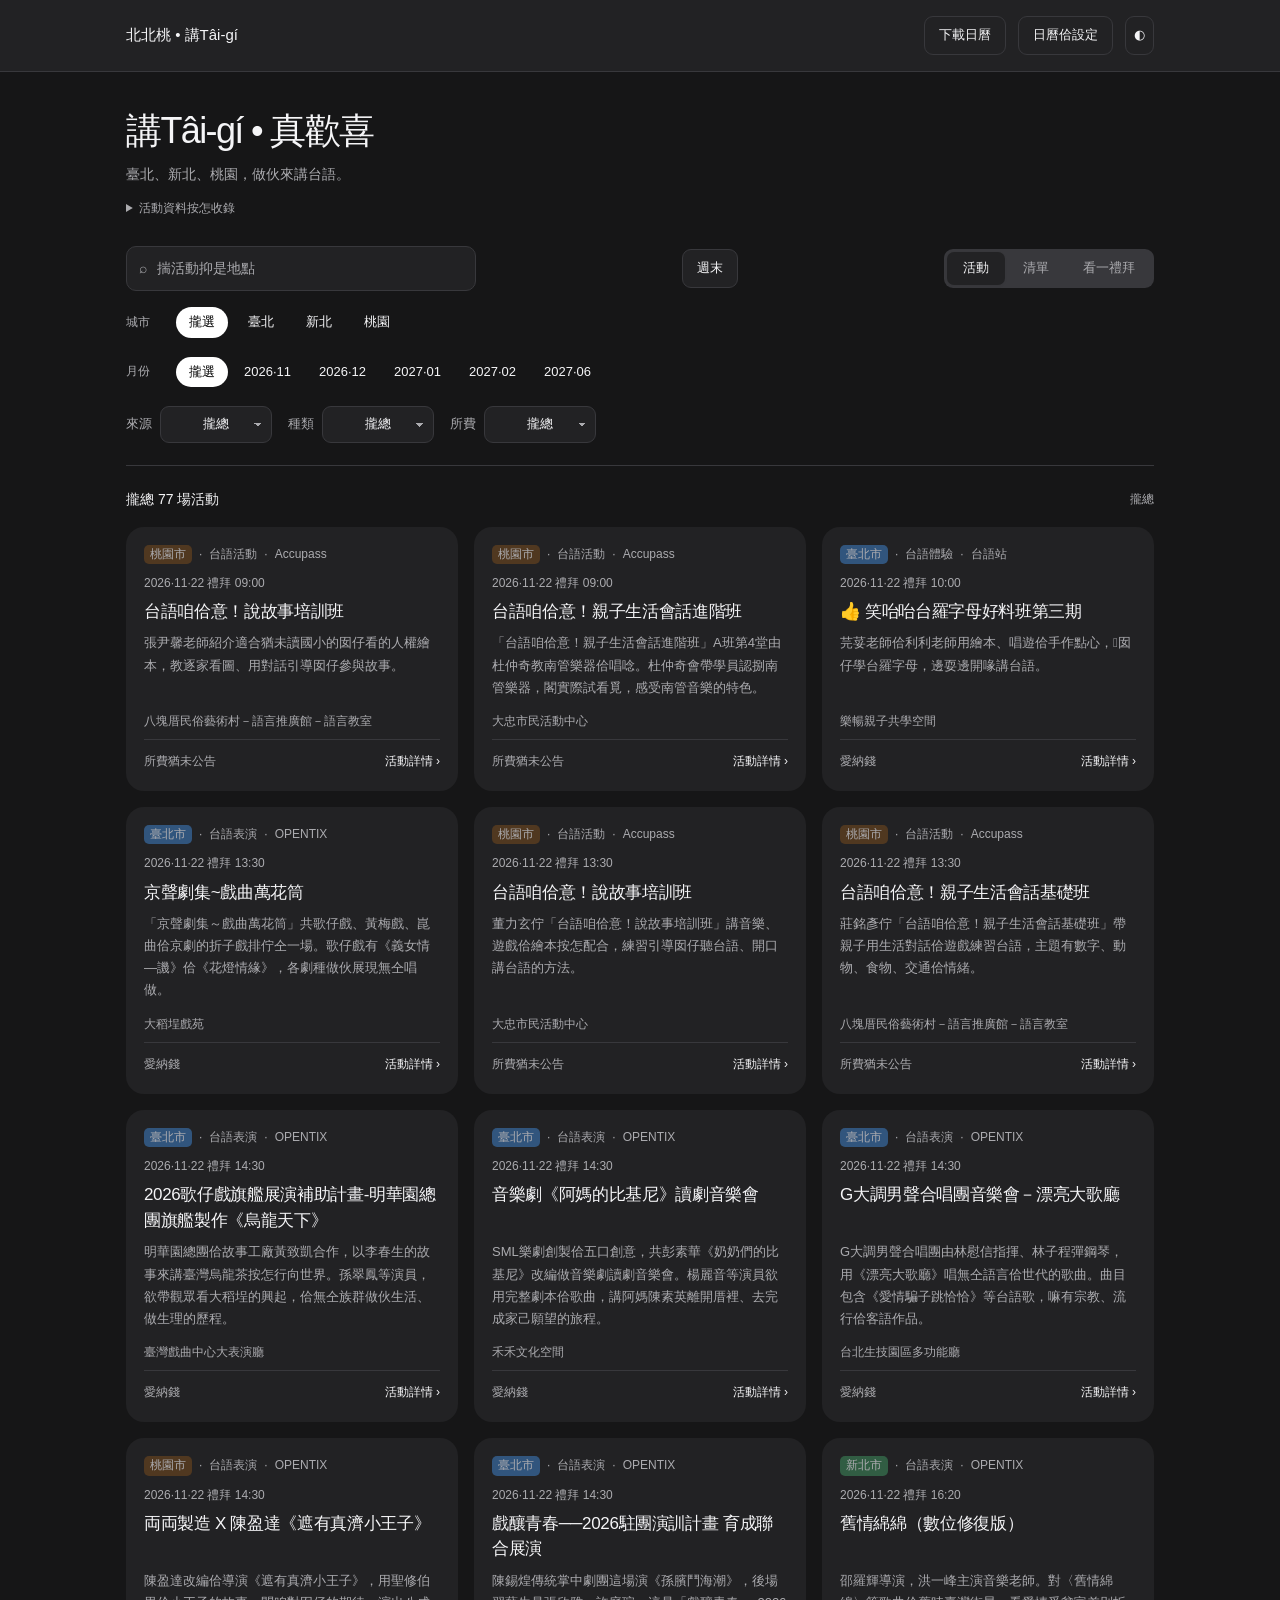
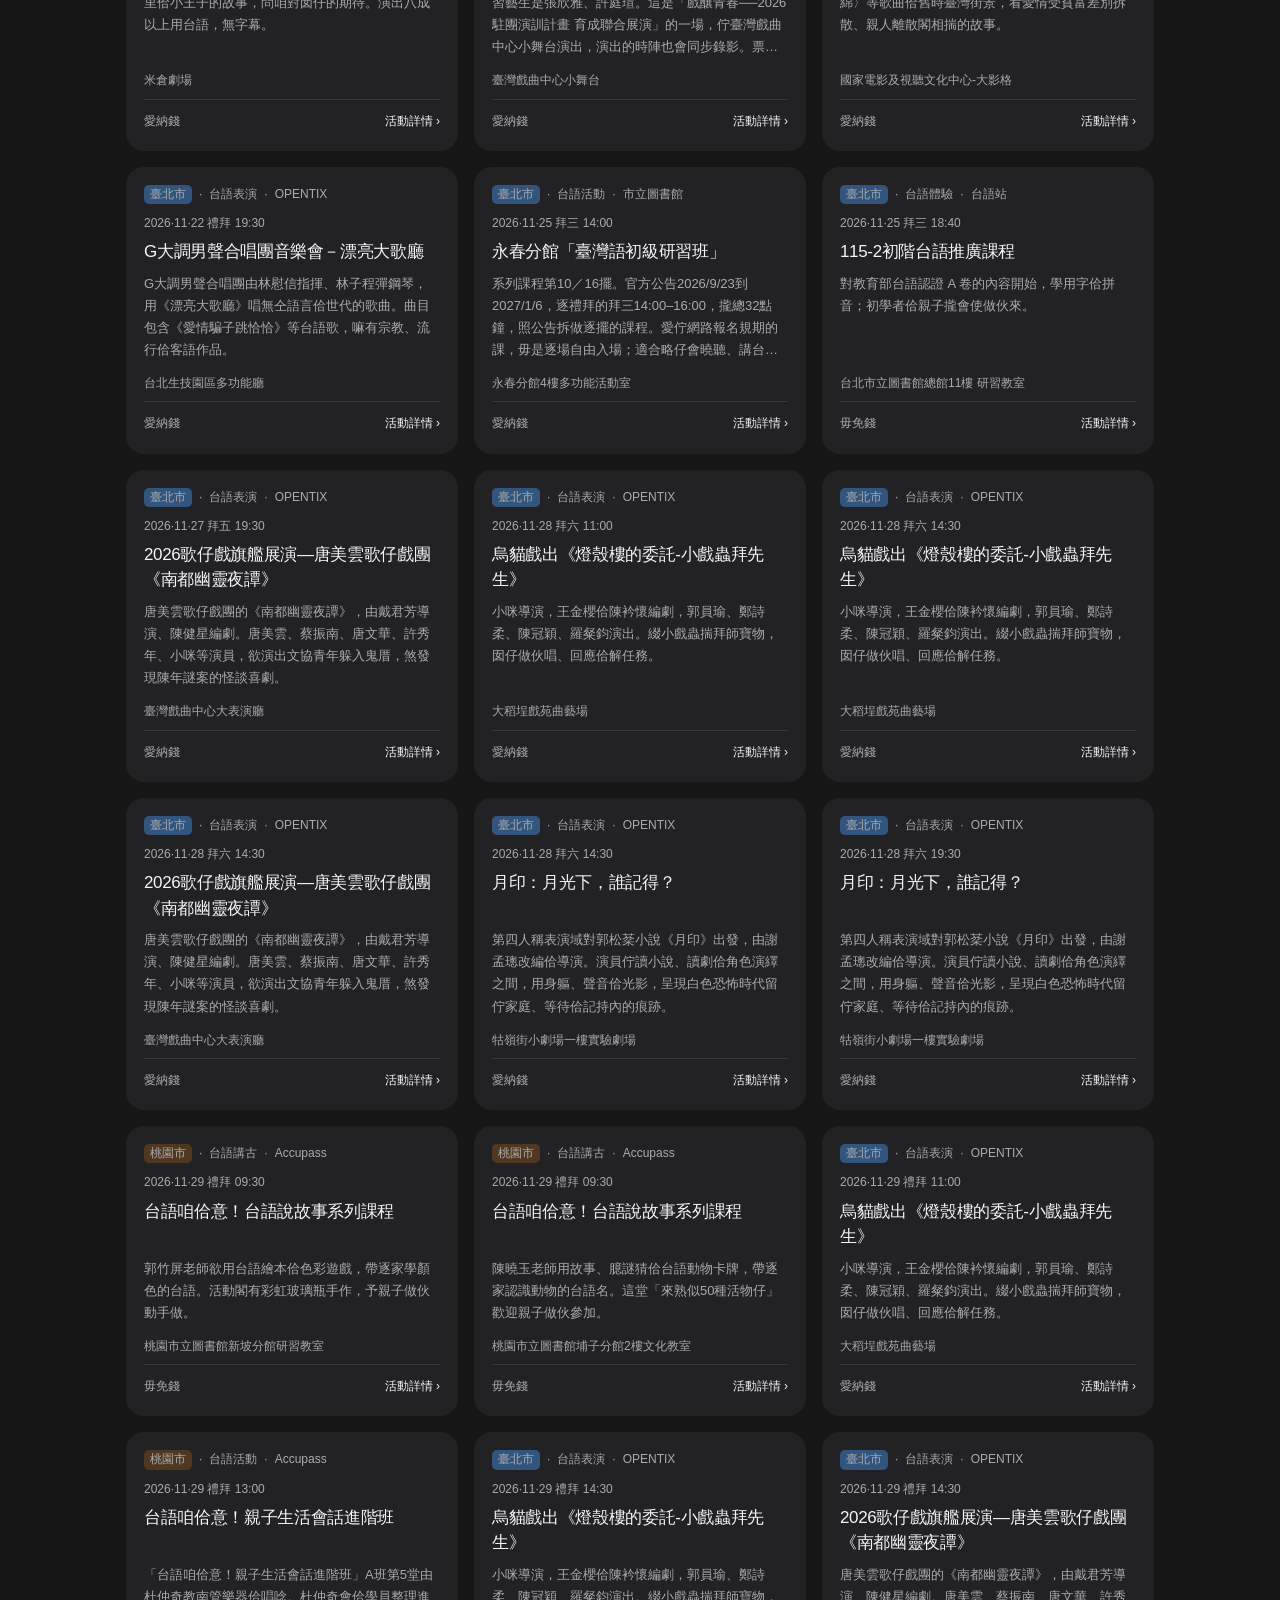
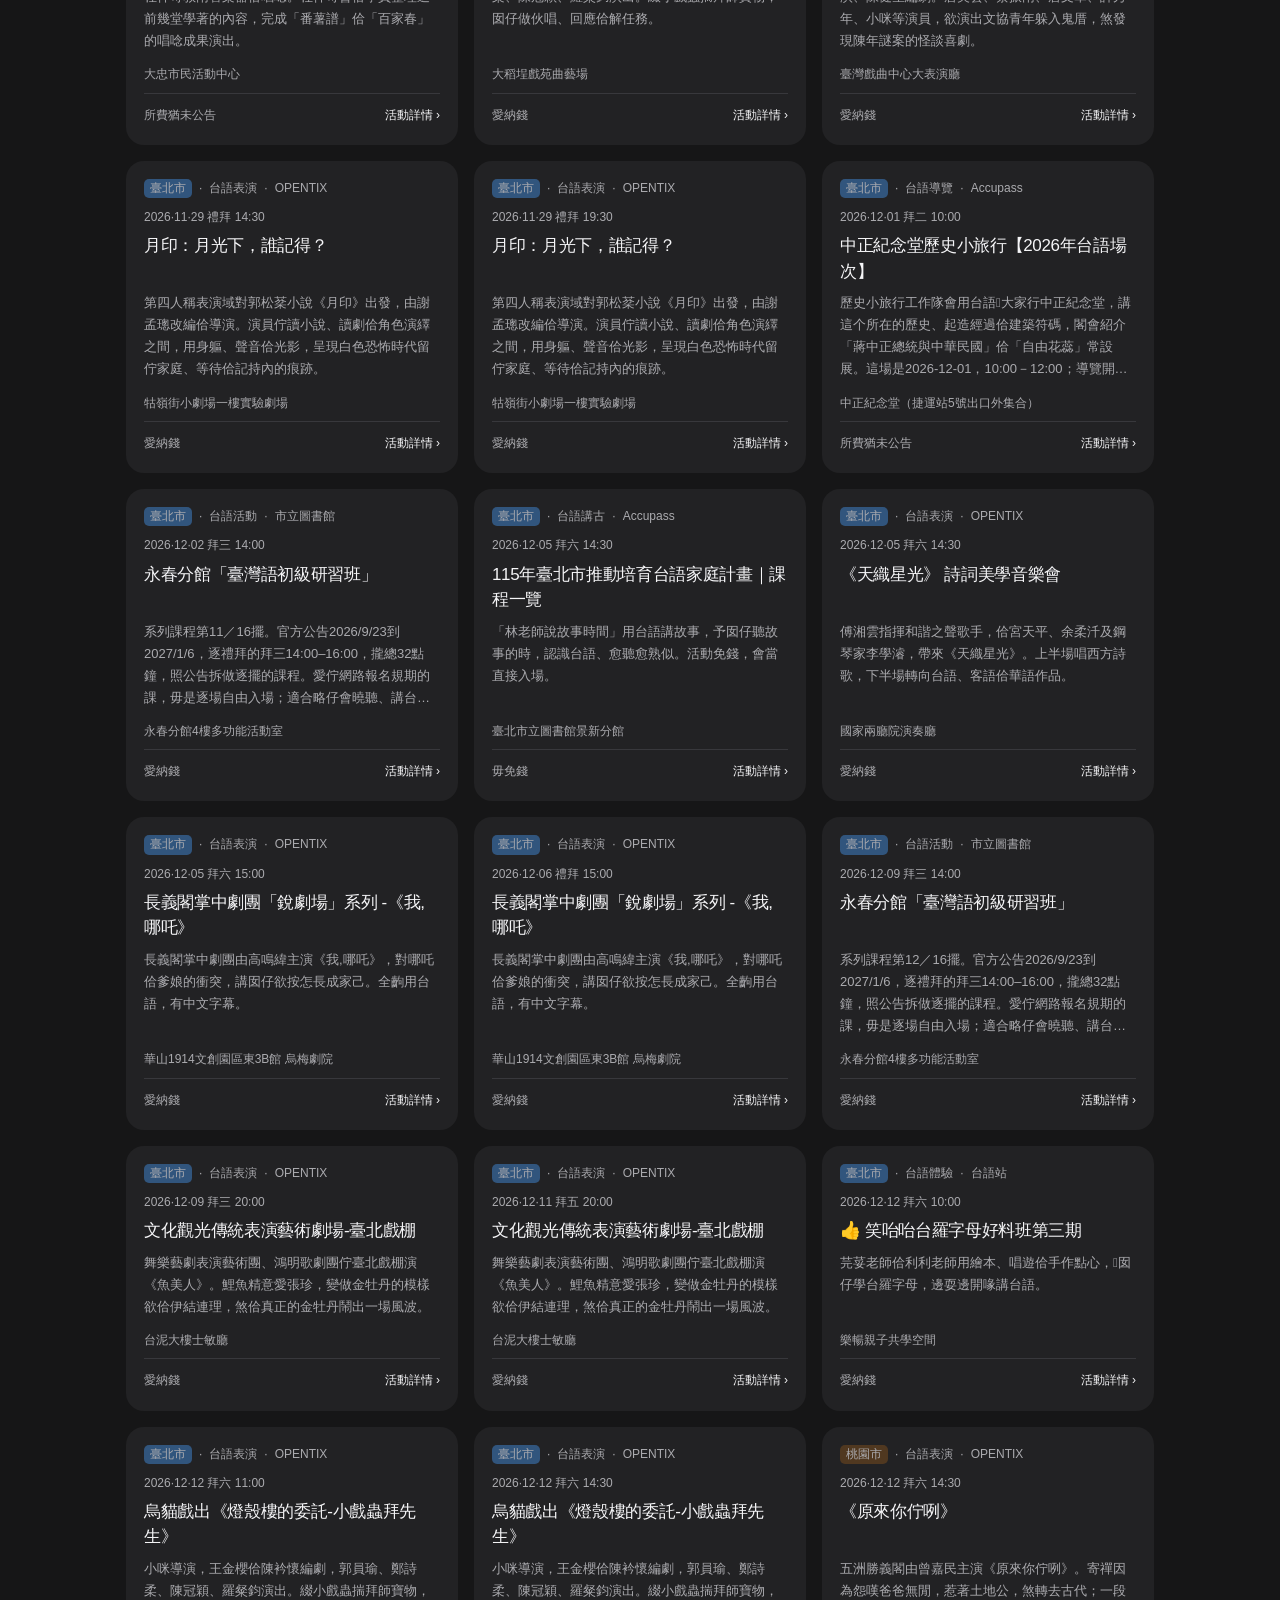
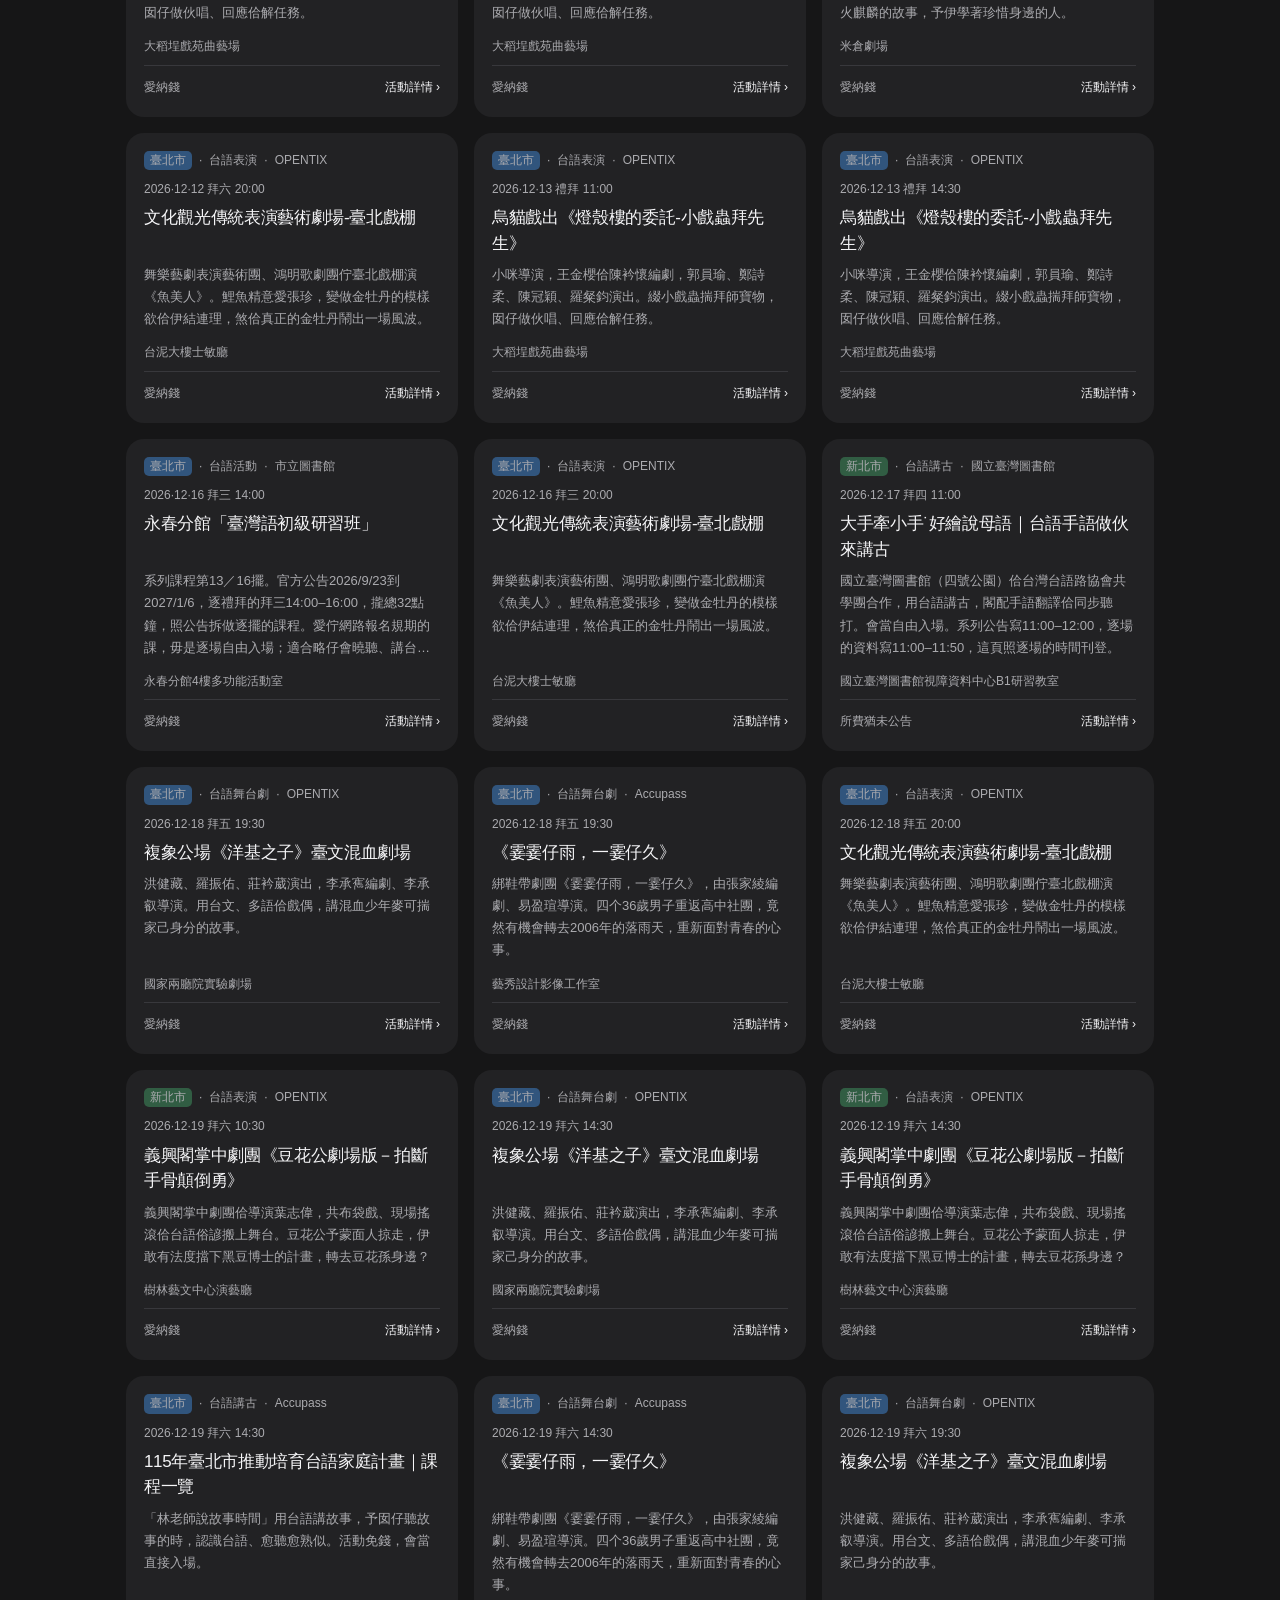
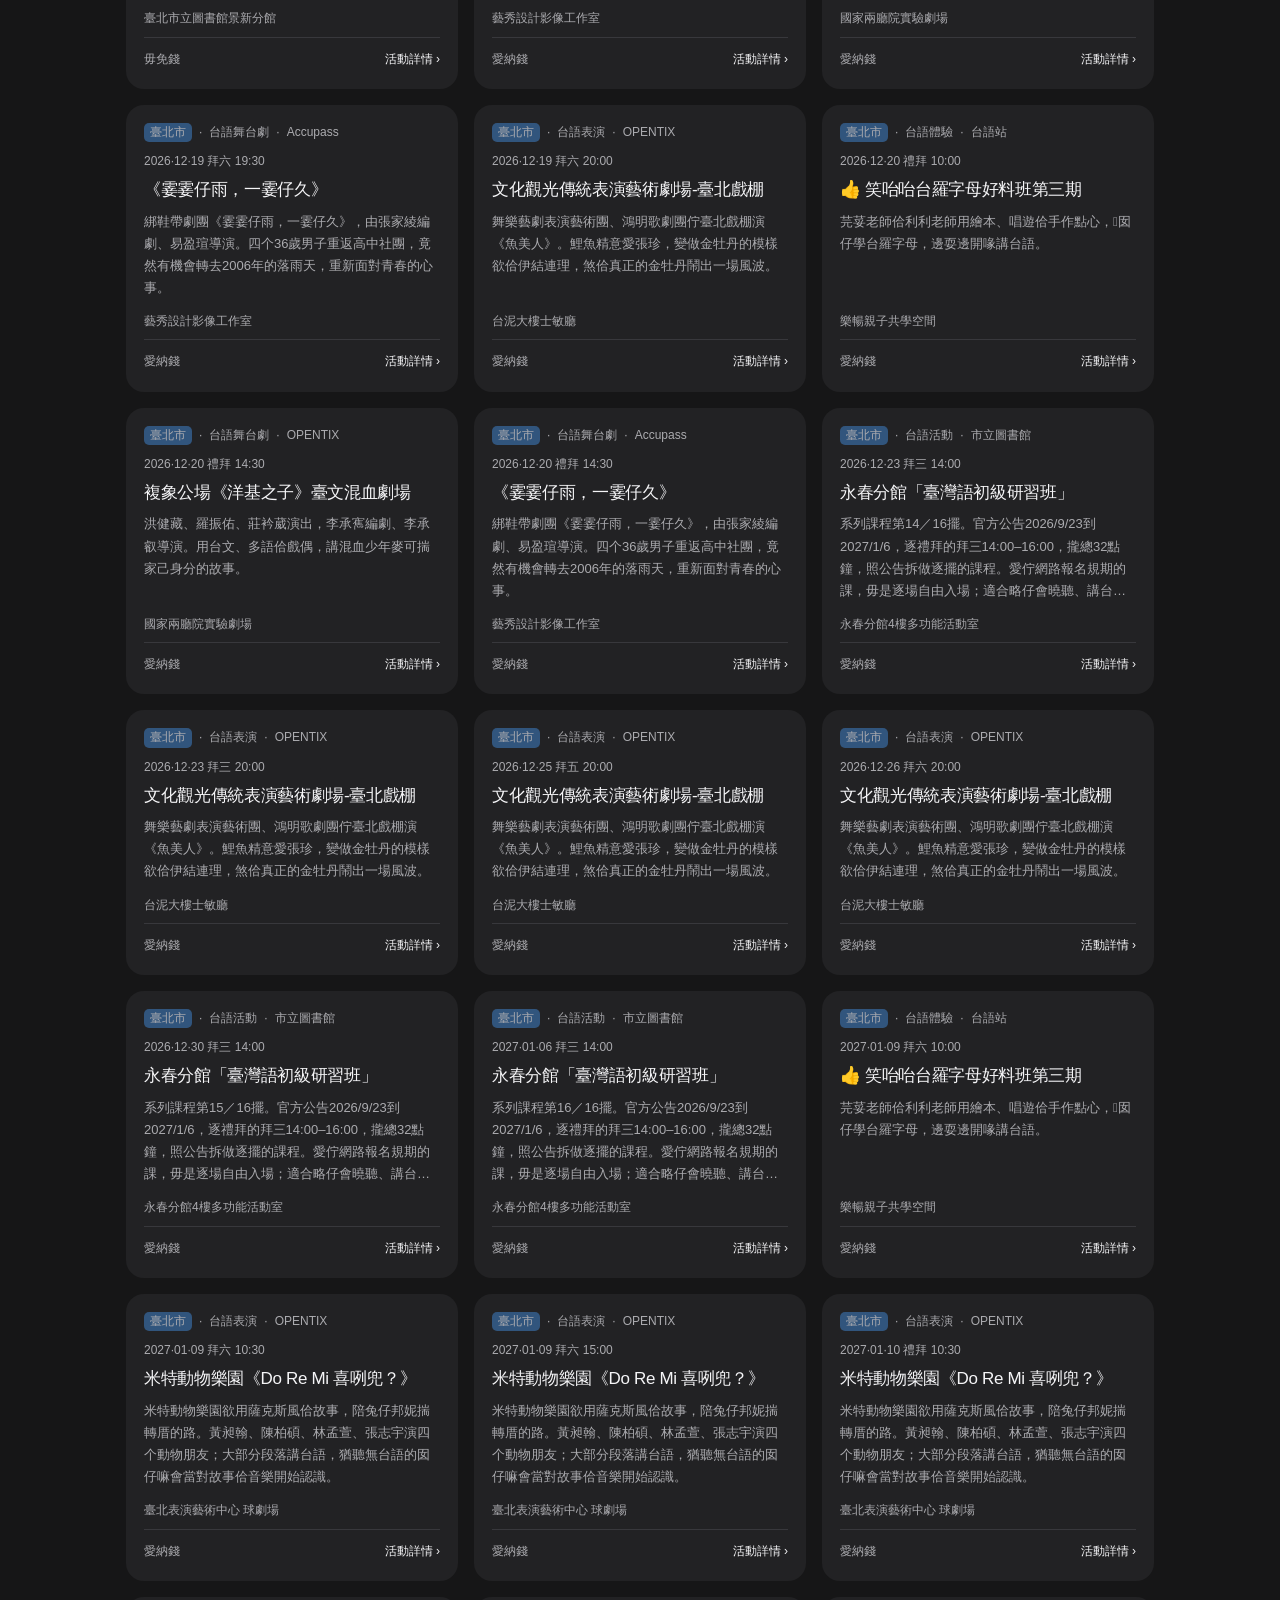
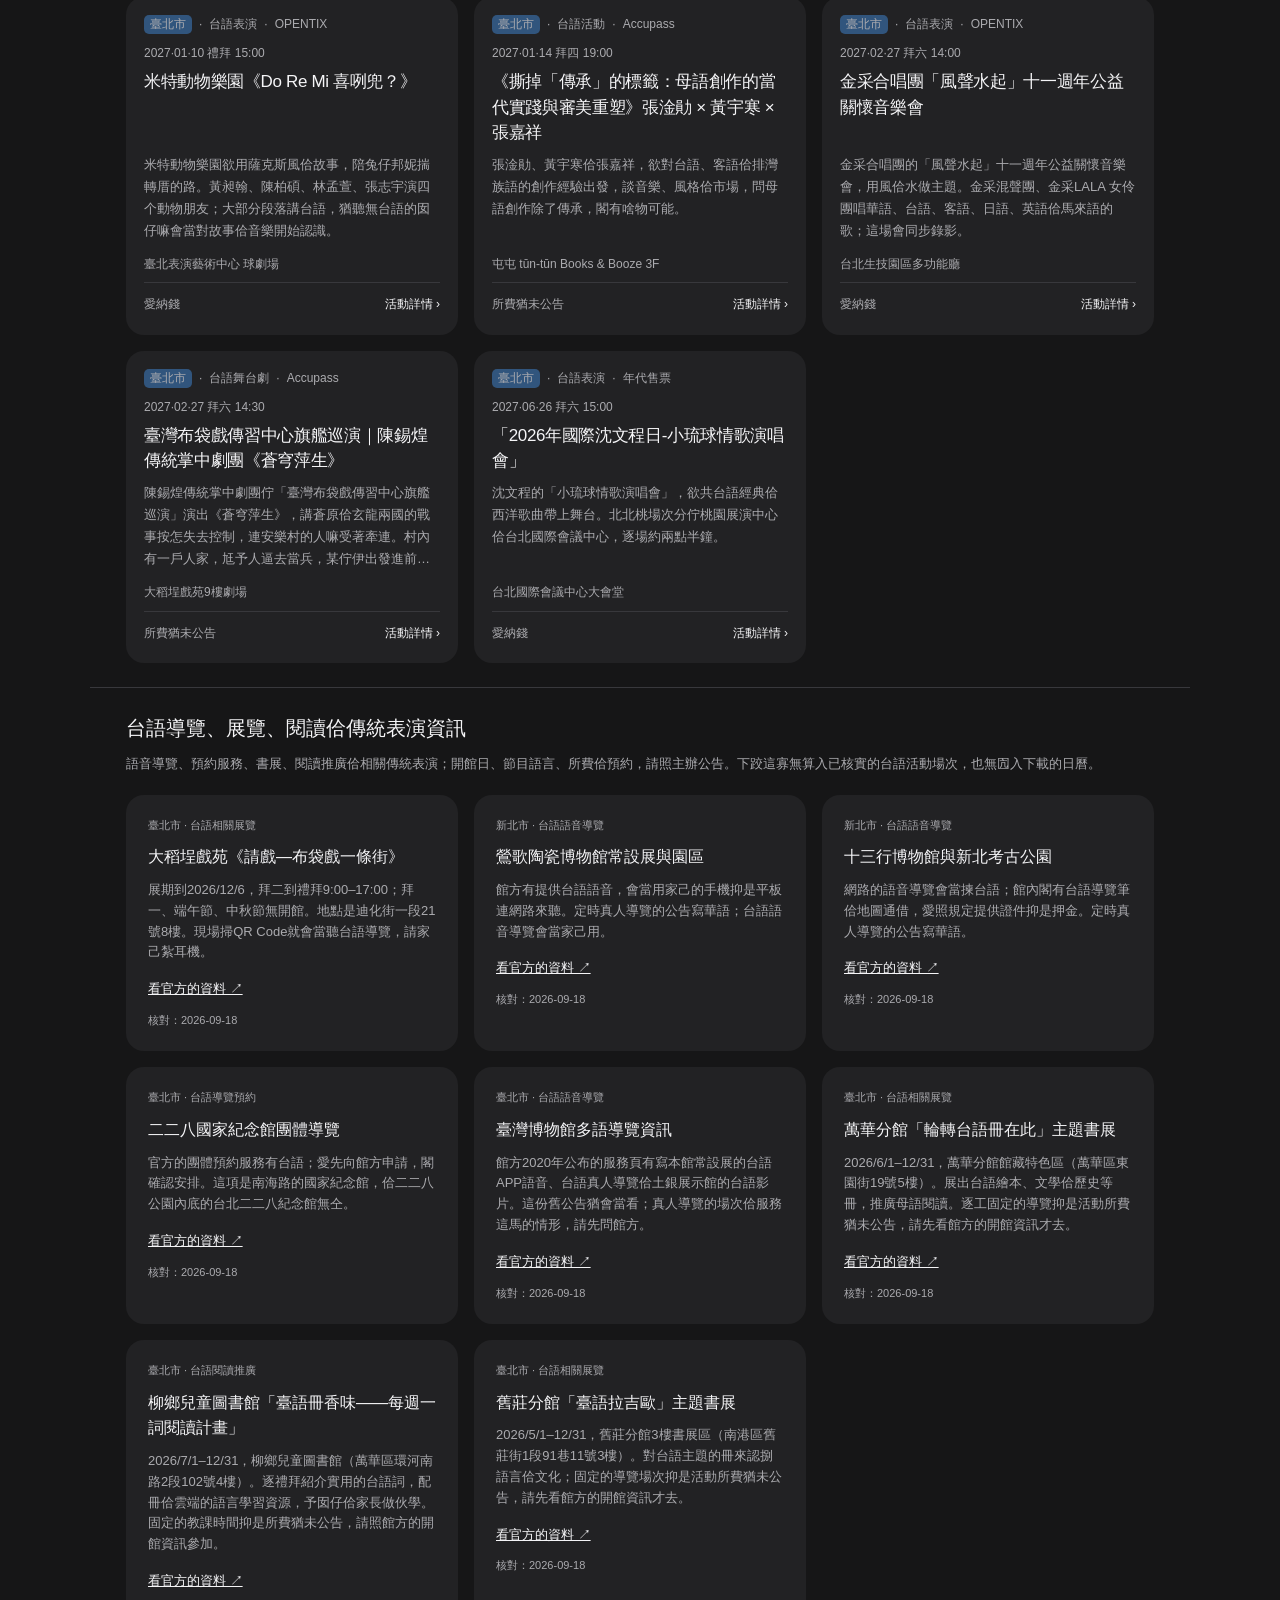
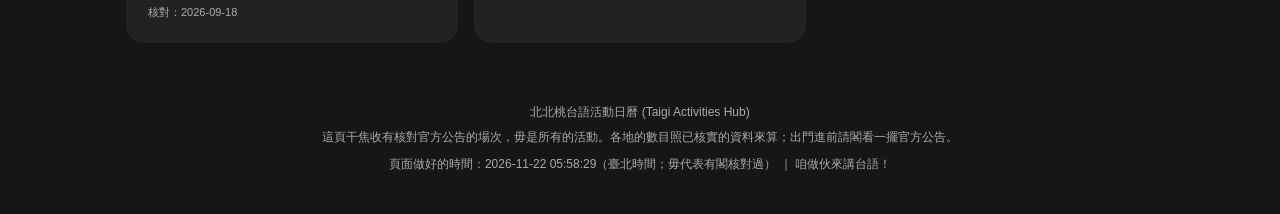
==== commit 925a4f97: "Apply reviewed copy and expire ended sessions [skip ci]" ====
--- a/index.html
+++ b/index.html
@@ -209,7 +209,7 @@
       <div class="month-filter" role="group" aria-label="揀月份"><span class="month-filter-label">月份</span><div class="month-options" id="monthFilterOptions"></div></div>
       <button class="mobile-filter-button" id="mobileFilterButton" onclick="openFilterModal()" aria-haspopup="dialog" aria-controls="filterModal">來源・種類・所費 <span id="mobileFilterCount"></span><span aria-hidden="true">☷</span></button>
       <div class="select-filters" id="advancedFilters">
-        <label for="sourceFilter">來源 <select id="sourceFilter" data-filter-select="platform" onchange="setPlatformFilter(this.value)"><option value="all">攏總</option><option value="Accupass 活動通">Accupass 活動通（20）</option><option value="OPENTIX 兩廳院">OPENTIX 兩廳院（55）</option><option value="北北桃市立圖書館">北北桃市立圖書館（7）</option><option value="台語站">台語站（5）</option><option value="國立臺灣圖書館">國立臺灣圖書館（1）</option><option value="年代售票">年代售票（1）</option></select></label>
+        <label for="sourceFilter">來源 <select id="sourceFilter" data-filter-select="platform" onchange="setPlatformFilter(this.value)"><option value="all">攏總</option><option value="Accupass 活動通">Accupass 活動通（16）</option><option value="OPENTIX 兩廳院">OPENTIX 兩廳院（47）</option><option value="北北桃市立圖書館">北北桃市立圖書館（7）</option><option value="台語站">台語站（5）</option><option value="國立臺灣圖書館">國立臺灣圖書館（1）</option><option value="年代售票">年代售票（1）</option></select></label>
         <label for="categoryFilter">種類 <select id="categoryFilter" data-filter-select="category" onchange="setCategoryFilter(this.value)"><option value="all">攏總</option><option value="台語舞台劇">舞台劇</option><option value="台語表演">表演</option><option value="台語故事">講古</option><option value="台語繪本">繪本</option><option value="台語體驗">體驗</option><option value="台語導覽">導覽</option><option value="台語活動">其他活動</option></select></label>
         <label for="priceFilter">所費 <select id="priceFilter" data-filter-select="price" onchange="setPriceFilter(this.value)"><option value="all">攏總</option><option value="free">毋免錢</option><option value="paid">愛納錢</option></select></label>
       </div>
@@ -371,7 +371,7 @@
         這頁干焦收有核對官方公告的場次，毋是所有的活動。各地的數目照已核實的資料來算；出門進前請閣看一擺官方公告。
       </p>
       <p style="margin-top: 0.4rem; font-size: 0.75rem; color: var(--text-light);">
-        頁面做好的時間：2026-11-21 06:54:33（臺北時間；毋代表有閣核對過） ｜ 咱做伙來講台語！
+        頁面做好的時間：2026-11-22 05:58:29（臺北時間；毋代表有閣核對過） ｜ 咱做伙來講台語！
       </p>
     </div>
   </footer>
@@ -379,418 +379,6 @@
   <!-- EMBEDDED ACTIVITIES DATA -->
   <script>
     const ACTIVITIES_DATA = [
-  {
-    "id": "acc_2609140256552197197330_20261121_0900_5c9a85c195e7",
-    "title": "台語咱佮意！說故事培訓班",
-    "description": "11/21（六）09:00–12:00\n說故事培訓B班\n主題：予孩子佮意台語講古的N款撇步——講古活動設計與活動現場帶領\n講師：黃玟菱老師\n內容：結合兒童發展、故事設計及現場控場技巧，練習帶領孩子參與台語講古活動。\n說故事培訓班分為A、B兩班，每班各6堂課\n對台語說故事、繪本教學及母語推廣有興趣的一般民眾、家長、教師、故事志工及相關工作者。\n主辦單位：桃園市政府文化局\n執行單位：星玉文創有限公司",
-    "city": "桃園市",
-    "district": "",
-    "category": "台語活動",
-    "start_time": "2026-11-21T09:00:00+08:00",
-    "end_time": "2026-11-21T12:00:00+08:00",
-    "venue": "八塊厝民俗藝術村－語言推廣館－語言教室",
-    "address": "桃園市八德區大愛里重慶街36-1號",
-    "organizer": "桃園市政府文化局",
-    "source_platform": "Accupass 活動通",
-    "source_url": "https://www.accupass.com/event/2609140256552197197330",
-    "registration_url": "https://www.accupass.com/event/2609140256552197197330",
-    "cover_image": "https://static.accupass.com/eventbanner/2609140635185379327480.jpg",
-    "price_info": "費用未公告，班別及報名方式請見官方活動頁。",
-    "is_free": null,
-    "tags": [
-      "台語",
-      "予孩子佮意台語講古的N款撇步——講古活動設計與活動現場帶領",
-      "黃玟菱老師"
-    ],
-    "raw_metadata": {
-      "verified_at": "2026-09-30T23:39:40+08:00",
-      "source_title": "台語咱佮意！說故事培訓班"
-    },
-    "description_taigi": "說故事培訓B班這堂的題目是「予孩子佮意台語講古的N款撇步——講古活動設計與活動現場帶領」。黃玟菱老師欲對兒童發展、故事設計佮現場帶領的技巧講起，予逐家練習帶囡仔參加台語講古活動。\n\n培訓分做 A、B 兩班，逐班各有6堂課。歡迎對台語講故事、繪本教學佮母語推廣有興趣的民眾、家長、教師、故事志工佮相關工作者參加。所費猶未公告，班別佮報名方式請看官方活動頁。\n\n桃園市政府文化局主辦，星玉文創有限公司執行。",
-    "summary_taigi": "黃玟菱老師欲對兒童發展、故事設計佮現場帶領的技巧講起，予逐家練習帶囡仔參加台語講古活動。",
-    "price_info_taigi": "所費猶未公告；班別佮報名方式，請看官方活動頁。",
-    "title_taigi": "台語咱佮意！說故事培訓班",
-    "gcal_url": "https://calendar.google.com/calendar/render?action=TEMPLATE&text=%E5%8F%B0%E8%AA%9E%E5%92%B1%E4%BD%AE%E6%84%8F%EF%BC%81%E8%AA%AA%E6%95%85%E4%BA%8B%E5%9F%B9%E8%A8%93%E7%8F%AD&dates=20261121T010000Z%2F20261121T040000Z&ctz=Asia%2FTaipei&details=11%2F21%EF%BC%88%E5%85%AD%EF%BC%8909%3A00%E2%80%9312%3A00%0A%E8%AA%AA%E6%95%85%E4%BA%8B%E5%9F%B9%E8%A8%93B%E7%8F%AD%0A%E4%B8%BB%E9%A1%8C%EF%BC%9A%E4%BA%88%E5%AD%A9%E5%AD%90%E4%BD%AE%E6%84%8F%E5%8F%B0%E8%AA%9E%E8%AC%9B%E5%8F%A4%E7%9A%84N%E6%AC%BE%E6%92%87%E6%AD%A5%E2%80%94%E2%80%94%E8%AC%9B%E5%8F%A4%E6%B4%BB%E5%8B%95%E8%A8%AD%E8%A8%88%E8%88%87%E6%B4%BB%E5%8B%95%E7%8F%BE%E5%A0%B4%E5%B8%B6%E9%A0%98%0A%E8%AC%9B%E5%B8%AB%EF%BC%9A%E9%BB%83%E7%8E%9F%E8%8F%B1%E8%80%81%E5%B8%AB%0A%E5%85%A7%E5%AE%B9%EF%BC%9A%E7%B5%90%E5%90%88%E5%85%92%E7%AB%A5%E7%99%BC%E5%B1%95%E3%80%81%E6%95%85%E4%BA%8B%E8%A8%AD%E8%A8%88%E5%8F%8A%E7%8F%BE%E5%A0%B4%E6%8E%A7%E5%A0%B4%E6%8A%80%E5%B7%A7%EF%BC%8C%E7%B7%B4%E7%BF%92%E5%B8%B6%E9%A0%98%E5%AD%A9%E5%AD%90%E5%8F%83%E8%88%87%E5%8F%B0%E8%AA%9E%E8%AC%9B%E5%8F%A4%E6%B4%BB%E5%8B%95%E3%80%82%0A%E8%AA%AA%E6%95%85%E4%BA%8B%E5%9F%B9%E8%A8%93%E7%8F%AD%E5%88%86%E7%82%BAA%E3%80%81B%E5%85%A9%E7%8F%AD%EF%BC%8C%E6%AF%8F%E7%8F%AD%E5%90%846%E5%A0%82%E8%AA%B2%0A%E5%B0%8D%E5%8F%B0%E8%AA%9E%E8%AA%AA%E6%95%85%E4%BA%8B%E3%80%81%E7%B9%AA%E6%9C%AC%E6%95%99%E5%AD%B8%E5%8F%8A%E6%AF%8D%E8%AA%9E%E6%8E%A8%E5%BB%A3%E6%9C%89%E8%88%88%E8%B6%A3%E7%9A%84%E4%B8%80%E8%88%AC%E6%B0%91%E7%9C%BE%E3%80%81%E5%AE%B6%E9%95%B7%E3%80%81%E6%95%99%E5%B8%AB%E3%80%81%E6%95%85%E4%BA%8B%E5%BF%97%E5%B7%A5%E5%8F%8A%E7%9B%B8%E9%97%9C%E5%B7%A5%E4%BD%9C%E8%80%85%E3%80%82%0A%E4%B8%BB%E8%BE%A6%E5%96%AE%E4%BD%8D%EF%BC%9A%E6%A1%83%E5%9C%92%E5%B8%82%E6%94%BF%E5%BA%9C%E6%96%87%E5%8C%96%E5%B1%80%0A%E5%9F%B7%E8%A1%8C%E5%96%AE%E4%BD%8D%EF%BC%9A%E6%98%9F%E7%8E%89%E6%96%87%E5%89%B5%E6%9C%89%E9%99%90%E5%85%AC%E5%8F%B8%0A%E8%B2%BB%E7%94%A8%E6%9C%AA%E5%85%AC%E5%91%8A%EF%BC%8C%E7%8F%AD%E5%88%A5%E5%8F%8A%E5%A0%B1%E5%90%8D%E6%96%B9%E5%BC%8F%E8%AB%8B%E8%A6%8B%E5%AE%98%E6%96%B9%E6%B4%BB%E5%8B%95%E9%A0%81%E3%80%82%0Ahttps%3A%2F%2Fwww.accupass.com%2Fevent%2F2609140256552197197330&location=%E5%85%AB%E5%A1%8A%E5%8E%9D%E6%B0%91%E4%BF%97%E8%97%9D%E8%A1%93%E6%9D%91%EF%BC%8D%E8%AA%9E%E8%A8%80%E6%8E%A8%E5%BB%A3%E9%A4%A8%EF%BC%8D%E8%AA%9E%E8%A8%80%E6%95%99%E5%AE%A4+%E6%A1%83%E5%9C%92%E5%B8%82%E5%85%AB%E5%BE%B7%E5%8D%80%E5%A4%A7%E6%84%9B%E9%87%8C%E9%87%8D%E6%85%B6%E8%A1%9736-1%E8%99%9F",
-    "ics_event": "BEGIN:VEVENT\r\nUID:acc_2609140256552197197330_20261121_0900_5c9a85c195e7@taigiactivities.t\r\n w\r\nDTSTAMP:20260930T153940Z\r\nDTSTART:20261121T010000Z\r\nDTEND:20261121T040000Z\r\nSUMMARY:台語咱佮意！說故事培訓班\r\nDESCRIPTION:11/21（六）09:00–12:00\\n說故事培訓B班\\n主題：予\r\n 孩子佮意台語講古的N款撇步——講古活動設計與活動現\r\n 場帶領\\n講師：黃玟菱老師\\n內容：結合兒童發展、故事\r\n 設計及現場控場技巧，練習帶領孩子參與台語講古活動\r\n 。\\n說故事培訓班分為A、B兩班，每班各6堂課\\n對台語說\r\n 故事、繪本教學及母語推廣有興趣的一般民眾、家長、\r\n 教師、故事志工及相關工作者。\\n主辦單位：桃園市政府\r\n 文化局\\n執行單位：星玉文創有限公司\\n費用未公告，班\r\n 別及報名方式請見官方活動頁。\\nhttps://www.accupass.com/event\r\n /2609140256552197197330\r\nLOCATION:八塊厝民俗藝術村－語言推廣館－語言教室 桃園\r\n 市八德區大愛里重慶街36-1號\r\nURL:https://www.accupass.com/event/2609140256552197197330\r\nEND:VEVENT\r\n",
-    "ics_path": "calendar-events/40f79b56b74742713de5c7a86140b7b9a49618184a5625d8ad7a8c5e6998941d.ics"
-  },
-  {
-    "id": "acc_2609110733451525240428_20261121_0930_cce67b0cc952",
-    "title": "台語咱佮意！台語說故事系列課程",
-    "description": "11/21（六）09:30–11:30\n主題：來熟似50種活物仔\n講師：陳曉玉老師\n內容：透過故事、猜謎及台語動物卡牌，認識不同動物的台語名稱。\n活動全程免費\n親子共同參加時，家長與孩童皆須分別報名，請家長另為孩童填寫報名資料。\n想認識、學習台語的一般民眾，歡迎親子共同參加。\n主辦單位：桃園市政府文化局\n執行單位：星玉文創有限公司",
-    "city": "桃園市",
-    "district": "",
-    "category": "台語故事",
-    "start_time": "2026-11-21T09:30:00+08:00",
-    "end_time": "2026-11-21T11:30:00+08:00",
-    "venue": "兒童玩具圖書館－木偶人的玩具工作室",
-    "address": "桃園市八德區大愛里重慶街36號",
-    "organizer": "桃園市政府文化局",
-    "source_platform": "Accupass 活動通",
-    "source_url": "https://www.accupass.com/event/2609110733451525240428",
-    "registration_url": "https://www.accupass.com/event/2609110733451525240428",
-    "cover_image": "https://static.accupass.com/eventbanner/2609140226331498766792.jpg",
-    "price_info": "免費，須事先報名；家長與孩童分別報名。",
-    "is_free": true,
-    "tags": [
-      "台語",
-      "來熟似50種活物仔",
-      "陳曉玉老師"
-    ],
-    "raw_metadata": {
-      "verified_at": "2026-09-30T23:39:39+08:00",
-      "source_title": "台語咱佮意！台語說故事系列課程"
-    },
-    "description_taigi": "「來熟似50種活物仔」由陳曉玉老師帶領。逐家會聽故事、臆謎猜，閣用台語動物卡牌，學無仝動物的台語欲按怎講。\n\n活動全程免錢，歡迎想欲認識、學台語的民眾參加。親子做伙參加的時，大人佮囡仔愛分開報名；家長愛另外替囡仔填報名資料。\n\n桃園市政府文化局主辦，星玉文創有限公司執行。",
-    "summary_taigi": "陳曉玉老師用故事、臆謎猜佮台語動物卡牌，帶逐家認識動物的台語名。這堂「來熟似50種活物仔」歡迎親子做伙參加。",
-    "price_info_taigi": "毋免錢，愛先報名；家長佮囡仔愛分開報名。",
-    "title_taigi": "台語咱佮意！台語說故事系列課程",
-    "gcal_url": "https://calendar.google.com/calendar/render?action=TEMPLATE&text=%E5%8F%B0%E8%AA%9E%E5%92%B1%E4%BD%AE%E6%84%8F%EF%BC%81%E5%8F%B0%E8%AA%9E%E8%AA%AA%E6%95%85%E4%BA%8B%E7%B3%BB%E5%88%97%E8%AA%B2%E7%A8%8B&dates=20261121T013000Z%2F20261121T033000Z&ctz=Asia%2FTaipei&details=11%2F21%EF%BC%88%E5%85%AD%EF%BC%8909%3A30%E2%80%9311%3A30%0A%E4%B8%BB%E9%A1%8C%EF%BC%9A%E4%BE%86%E7%86%9F%E4%BC%BC50%E7%A8%AE%E6%B4%BB%E7%89%A9%E4%BB%94%0A%E8%AC%9B%E5%B8%AB%EF%BC%9A%E9%99%B3%E6%9B%89%E7%8E%89%E8%80%81%E5%B8%AB%0A%E5%85%A7%E5%AE%B9%EF%BC%9A%E9%80%8F%E9%81%8E%E6%95%85%E4%BA%8B%E3%80%81%E7%8C%9C%E8%AC%8E%E5%8F%8A%E5%8F%B0%E8%AA%9E%E5%8B%95%E7%89%A9%E5%8D%A1%E7%89%8C%EF%BC%8C%E8%AA%8D%E8%AD%98%E4%B8%8D%E5%90%8C%E5%8B%95%E7%89%A9%E7%9A%84%E5%8F%B0%E8%AA%9E%E5%90%8D%E7%A8%B1%E3%80%82%0A%E6%B4%BB%E5%8B%95%E5%85%A8%E7%A8%8B%E5%85%8D%E8%B2%BB%0A%E8%A6%AA%E5%AD%90%E5%85%B1%E5%90%8C%E5%8F%83%E5%8A%A0%E6%99%82%EF%BC%8C%E5%AE%B6%E9%95%B7%E8%88%87%E5%AD%A9%E7%AB%A5%E7%9A%86%E9%A0%88%E5%88%86%E5%88%A5%E5%A0%B1%E5%90%8D%EF%BC%8C%E8%AB%8B%E5%AE%B6%E9%95%B7%E5%8F%A6%E7%82%BA%E5%AD%A9%E7%AB%A5%E5%A1%AB%E5%AF%AB%E5%A0%B1%E5%90%8D%E8%B3%87%E6%96%99%E3%80%82%0A%E6%83%B3%E8%AA%8D%E8%AD%98%E3%80%81%E5%AD%B8%E7%BF%92%E5%8F%B0%E8%AA%9E%E7%9A%84%E4%B8%80%E8%88%AC%E6%B0%91%E7%9C%BE%EF%BC%8C%E6%AD%A1%E8%BF%8E%E8%A6%AA%E5%AD%90%E5%85%B1%E5%90%8C%E5%8F%83%E5%8A%A0%E3%80%82%0A%E4%B8%BB%E8%BE%A6%E5%96%AE%E4%BD%8D%EF%BC%9A%E6%A1%83%E5%9C%92%E5%B8%82%E6%94%BF%E5%BA%9C%E6%96%87%E5%8C%96%E5%B1%80%0A%E5%9F%B7%E8%A1%8C%E5%96%AE%E4%BD%8D%EF%BC%9A%E6%98%9F%E7%8E%89%E6%96%87%E5%89%B5%E6%9C%89%E9%99%90%E5%85%AC%E5%8F%B8%0A%E5%85%8D%E8%B2%BB%EF%BC%8C%E9%A0%88%E4%BA%8B%E5%85%88%E5%A0%B1%E5%90%8D%EF%BC%9B%E5%AE%B6%E9%95%B7%E8%88%87%E5%AD%A9%E7%AB%A5%E5%88%86%E5%88%A5%E5%A0%B1%E5%90%8D%E3%80%82%0Ahttps%3A%2F%2Fwww.accupass.com%2Fevent%2F2609110733451525240428&location=%E5%85%92%E7%AB%A5%E7%8E%A9%E5%85%B7%E5%9C%96%E6%9B%B8%E9%A4%A8%EF%BC%8D%E6%9C%A8%E5%81%B6%E4%BA%BA%E7%9A%84%E7%8E%A9%E5%85%B7%E5%B7%A5%E4%BD%9C%E5%AE%A4+%E6%A1%83%E5%9C%92%E5%B8%82%E5%85%AB%E5%BE%B7%E5%8D%80%E5%A4%A7%E6%84%9B%E9%87%8C%E9%87%8D%E6%85%B6%E8%A1%9736%E8%99%9F",
-    "ics_event": "BEGIN:VEVENT\r\nUID:acc_2609110733451525240428_20261121_0930_cce67b0cc952@taigiactivities.t\r\n w\r\nDTSTAMP:20260930T153939Z\r\nDTSTART:20261121T013000Z\r\nDTEND:20261121T033000Z\r\nSUMMARY:台語咱佮意！台語說故事系列課程\r\nDESCRIPTION:11/21（六）09:30–11:30\\n主題：來熟似50種活物仔\\n\r\n 講師：陳曉玉老師\\n內容：透過故事、猜謎及台語動物卡\r\n 牌，認識不同動物的台語名稱。\\n活動全程免費\\n親子共\r\n 同參加時，家長與孩童皆須分別報名，請家長另為孩童\r\n 填寫報名資料。\\n想認識、學習台語的一般民眾，歡迎親\r\n 子共同參加。\\n主辦單位：桃園市政府文化局\\n執行單位\r\n ：星玉文創有限公司\\n免費，須事先報名；家長與孩童分\r\n 別報名。\\nhttps://www.accupass.com/event/2609110733451525240428\r\nLOCATION:兒童玩具圖書館－木偶人的玩具工作室 桃園市八\r\n 德區大愛里重慶街36號\r\nURL:https://www.accupass.com/event/2609110733451525240428\r\nEND:VEVENT\r\n",
-    "ics_path": "calendar-events/eb74139bdf69a4f1c3a7bda98364a7fd975855c94922b6924c3ce8bc98a6d4bd.ics"
-  },
-  {
-    "id": "acc_2608051357275636349740_20261121_1000",
-    "title": "中正紀念堂歷史小旅行（台語場）",
-    "description": "歷史小旅行工作隊以台語導覽中正紀念堂及常設展；請於09:50到捷運站5號出口外集合。",
-    "city": "臺北市",
-    "district": "",
-    "category": "台語導覽",
-    "start_time": "2026-11-21T10:00:00+08:00",
-    "end_time": "2026-11-21T12:00:00+08:00",
-    "venue": "中正紀念堂（捷運站5號出口外集合）",
-    "address": "台灣台北市中正區中山南路21號",
-    "organizer": "中正紀念堂歷史小旅行",
-    "source_platform": "Accupass 活動通",
-    "source_url": "https://www.accupass.com/event/2608051357275636349740",
-    "registration_url": "",
-    "cover_image": "https://static.accupass.com/eventbanner/2608051352126478590940.jpg",
-    "price_info": "費用未公告，請查看報名頁或洽主辦單位",
-    "is_free": null,
-    "tags": [
-      "台語",
-      "已核對官方場次"
-    ],
-    "raw_metadata": {
-      "verified_at": "2026-09-18T17:31:34+08:00",
-      "source_title": "中正紀念堂歷史小旅行【2026年台語場次】",
-      "supplemental_description": "以台語導覽中正紀念堂的空間歷史、建造過程及建築符碼，思考這座建築在民主社會中的歷史意義，並參觀「蔣中正總統與中華民國」及「自由花蕊」常設展，認識臺灣爭取民主與自由的歷程。\n\n路線包含自由廣場牌樓、民主大道、主堂體與銅像大廳，依現場及展間狀況調整。請在導覽前10分鐘至捷運中正紀念堂站5號出口外集合。",
-      "supplemental_source_url": "https://www.gameislearning.url.tw/taigi-info.php?news=1583v0joi94"
-    },
-    "description_taigi": "歷史小旅行工作隊用台語導覽，對中正紀念堂的空間歷史、建造過程佮建築符碼，討論這个所在佇民主社會的矛盾、衝突佮意義。閣會紹介「蔣中正總統與中華民國」佮「自由花蕊」常設展，認捌臺灣人民爭取民主、自由的歷史。\n\n路線對捷運站出發，經過自由廣場牌樓、民主大道、主堂體、銅像大廳佮常設展；會照現場狀況調整。有一部分佇戶外，請準備雨具抑是防曬用品。導覽會用LINE群組通話輔助，毋是一定愛使用。\n\n歷史小旅行工作隊用台語紹介中正紀念堂佮常設展；請佇09:50到捷運站5號出口外口集合。",
-    "summary_taigi": "歷史小旅行工作隊𤆬路，對中正紀念堂建築佮常設展，認捌臺灣民主、自由的歷史。",
-    "price_info_taigi": "所費猶未公告，請看報名頁抑是問主辦單位",
-    "title_taigi": "中正紀念堂歷史小旅行（台語場）",
-    "gcal_url": "https://calendar.google.com/calendar/render?action=TEMPLATE&text=%E4%B8%AD%E6%AD%A3%E7%B4%80%E5%BF%B5%E5%A0%82%E6%AD%B7%E5%8F%B2%E5%B0%8F%E6%97%85%E8%A1%8C%EF%BC%88%E5%8F%B0%E8%AA%9E%E5%A0%B4%EF%BC%89&dates=20261121T020000Z%2F20261121T040000Z&ctz=Asia%2FTaipei&details=%E6%AD%B7%E5%8F%B2%E5%B0%8F%E6%97%85%E8%A1%8C%E5%B7%A5%E4%BD%9C%E9%9A%8A%E4%BB%A5%E5%8F%B0%E8%AA%9E%E5%B0%8E%E8%A6%BD%E4%B8%AD%E6%AD%A3%E7%B4%80%E5%BF%B5%E5%A0%82%E5%8F%8A%E5%B8%B8%E8%A8%AD%E5%B1%95%EF%BC%9B%E8%AB%8B%E6%96%BC09%3A50%E5%88%B0%E6%8D%B7%E9%81%8B%E7%AB%995%E8%99%9F%E5%87%BA%E5%8F%A3%E5%A4%96%E9%9B%86%E5%90%88%E3%80%82%0A%E8%B2%BB%E7%94%A8%E6%9C%AA%E5%85%AC%E5%91%8A%EF%BC%8C%E8%AB%8B%E6%9F%A5%E7%9C%8B%E5%A0%B1%E5%90%8D%E9%A0%81%E6%88%96%E6%B4%BD%E4%B8%BB%E8%BE%A6%E5%96%AE%E4%BD%8D%0Ahttps%3A%2F%2Fwww.accupass.com%2Fevent%2F2608051357275636349740&location=%E4%B8%AD%E6%AD%A3%E7%B4%80%E5%BF%B5%E5%A0%82%EF%BC%88%E6%8D%B7%E9%81%8B%E7%AB%995%E8%99%9F%E5%87%BA%E5%8F%A3%E5%A4%96%E9%9B%86%E5%90%88%EF%BC%89+%E5%8F%B0%E7%81%A3%E5%8F%B0%E5%8C%97%E5%B8%82%E4%B8%AD%E6%AD%A3%E5%8D%80%E4%B8%AD%E5%B1%B1%E5%8D%97%E8%B7%AF21%E8%99%9F",
-    "ics_event": "BEGIN:VEVENT\r\nUID:acc_2608051357275636349740_20261121_1000@taigiactivities.tw\r\nDTSTAMP:20260918T093134Z\r\nDTSTART:20261121T020000Z\r\nDTEND:20261121T040000Z\r\nSUMMARY:中正紀念堂歷史小旅行（台語場）\r\nDESCRIPTION:歷史小旅行工作隊以台語導覽中正紀念堂及常設\r\n 展；請於09:50到捷運站5號出口外集合。\\n費用未公告，請\r\n 查看報名頁或洽主辦單位\\nhttps://www.accupass.com/event/26080513\r\n 57275636349740\r\nLOCATION:中正紀念堂（捷運站5號出口外集合） 台灣台北市\r\n 中正區中山南路21號\r\nURL:https://www.accupass.com/event/2608051357275636349740\r\nEND:VEVENT\r\n",
-    "ics_path": "calendar-events/de313b82702e80fda5f5365ea72fdb2ff2e045aed8b827e8934169e978e7e5c9.ics"
-  },
-  {
-    "id": "opentix_2074024272523956224",
-    "title": "義興閣掌中劇團《四靈國：天祥書之謎》",
-    "description": "【節目介紹】 ★ 義興閣全新製作！繼《豆花公劇場版－拍斷手骨顛倒勇》，又一布袋戲親子搖滾音樂劇 ★ 劇本獲 國立傳統藝術中心第二屆「兒童布袋戲戲劇劇本徵選」佳作，集結 傳藝金曲獎黃金陣容，由 三位主創攜手打造熱 血 X 奇幻 X 武俠 之作！ 王凱生主演：第37屆傳藝金曲獎最佳偶戲主演入圍者 葉志偉導演：第37屆傳藝金曲獎最佳導演、最佳編劇雙料得主 陳昶旭編劇：第34屆傳藝金曲獎最佳導演入圍者 以布袋戲、武俠與奇幻世界為核心，融合 Live Band 搖滾音樂、金光戲特效與現代劇場美學，打造熱血又震撼的「布袋戲搖滾音樂劇」。精彩武打、絢麗金光、現場搖滾樂團與戲曲鑼鼓交織，帶來高潮迭起、耳目一新的觀演體驗。 在熱血交鋒的背後，故事也藏著一道關於「共好」的難題——當百年恩怨尚未化解，戰爭又迫在眉睫，立場不同的人，能不能放下成見、理解彼此，找到共同前進的方法？透過四族少主的冒險，引領大小朋友一起思考尊重、理解與合作的意義。 今年，就跟著義興閣一起踏入「四靈國」，走進一場笑聲、熱血與感動交織的奇幻武俠大戲，親眼揭開《天祥書》背後真正的祕密！ 【劇情簡介】 傳說中，朱雀堂、青龍門、白虎庄、玄武幫四族共同守護四靈國，卻因一本神祕的武功祕笈《天祥書》，讓四族反目成仇，戰火延燒百年。 直到除夕夜，敵國天樞國突然來襲—— 面對四靈國存亡危機，四族少主不得不放下百年恩怨，首次攜手合作，共同解開《天祥書》之謎。 當百年恩怨迎來終局，他們能否真正相信彼此？ 《天祥書》所記載的「祥瑞」，又究竟是什麼？ 四靈國的命運，即將揭曉！ 【劇團簡介】 義興閣掌中劇團成立於1953年，現由第四代王凱生掌團，首創「布袋戲搖滾音樂劇」表演形式。2024-2026 年入選 Taiwan Top 演藝團隊，2025榮獲Taiwan Top年度最佳團隊。致力於推動布袋戲在當代的傳承與各種可能性。 近年作品《英雄製造》獲第24屆台新藝術獎第三季提名、入圍第二屆臺北戲劇獎「最佳戲劇獎」、「戲劇類最佳男演員獎」 、榮獲第37屆傳藝金曲獎「最佳年度作品」、「最佳編劇」、「最佳導演」，並入圍「評審團」、「最佳偶戲主演」共五項大獎 ；《豆花公劇場版－拍斷手骨顛倒勇》榮獲第36屆傳藝金曲獎「最佳編劇獎」，並入圍「最佳年度作品」、「最佳導演」、「最佳偶戲 主演」等四項大獎。 展演以外，於新媒體上亦推出第一個聚焦於布袋戲的台語Podcast節目「布袋戲，講予恁聽」，對內打開業界交流之門，對外開拓更多族群，引領新世代群眾走入布袋戲的世界。 1 1 /21 （六） 10:30 、 14:30 華山烏梅劇院場次 贊助單位：臺北巿政府文化局 補助單位：國立傳統藝術中心 協辦單位：華山文化創意產業園區 ＊本作品入選【傳統藝術開枝散葉—115年戲曲新作發表計畫入選節目】 12/06 （日）1 4 :30 嘉義縣表演藝術中心演藝廳場次 補助單位：國立傳統藝術中心 協辦單位：嘉義縣表演藝術中心 ＊本節目適用文化幣青年席位優惠，持青年席位票券者，請憑證件入場。（僅 12/06 之場次適用）\n\n◎ 演出全長約 70-75 分鐘，全台語演出，無中場休息。 ◎ 本演出為親子節目，為尊重大小觀眾權益，不論大人小孩均需一人一票，持票入場。 ◎ 本場演出採自由入座不劃位，若孩子需抱於膝上，仍需購買票券入場。 ◎ 本場次同步錄影。 ◎ 現場無售票端點，請觀眾於節目開演前提前取票。",
-    "city": "臺北市",
-    "district": "",
-    "category": "台語表演",
-    "start_time": "2026-11-21T10:30:00+08:00",
-    "end_time": "2026-11-21T11:30:00+08:00",
-    "venue": "華山1914文創園區東3B館 烏梅劇院",
-    "address": "臺北市中正區八德路一段1號",
-    "organizer": "義興閣掌中劇團",
-    "source_platform": "OPENTIX 兩廳院",
-    "source_url": "https://www.opentix.life/event/2074023397003329537",
-    "registration_url": "",
-    "cover_image": "",
-    "price_info": "票面價格：600元；折扣、贊助票與購票條件依官方頁面",
-    "is_free": false,
-    "tags": [
-      "台語",
-      "官方資料自動核實"
-    ],
-    "raw_metadata": {
-      "verified_at": "2026-09-30T23:51:50+08:00",
-      "source_title": "義興閣掌中劇團《四靈國：天祥書之謎》"
-    },
-    "description_taigi": "《四靈國：天祥書之謎》由義興閣掌中劇團演出，王凱生主演、葉志偉導演、陳昶旭編劇。布袋戲的武打配合金光特效、現場搖滾樂團佮戲曲鑼鼓，用冒險的故事，帶親子想尊重、理解佮合作的意義。\n\n朱雀堂、青龍門、白虎庄、玄武幫本來做伙守護四靈國，煞為著武功祕笈《天祥書》反目，爭戰百年。除夕暗，天樞國突然攻入來，四族少主愛放落舊怨，頭一擺合作，解開《天祥書》的祕密。\n\n全台語演出，約70至75分鐘，中間無歇睏。座位無劃號；大人囡仔攏愛一个人一張票，抱佇跤頭趺的囡仔嘛愛買票。現場會同步錄影，無售票端點，請佇開演進前先提好票。",
-    "summary_taigi": "義興閣的布袋戲搖滾音樂劇，由王凱生主演、葉志偉導演、陳昶旭編劇。四族為著《天祥書》結怨百年，敵國攻入來的時，四个少主敢會當放落舊怨、做伙守護四靈國？",
-    "price_info_taigi": "票價：600元；折扣、贊助票佮買票規定，請看官方公告。",
-    "title_taigi": "義興閣掌中劇團《四靈國：天祥書之謎》",
-    "gcal_url": "https://calendar.google.com/calendar/render?action=TEMPLATE&text=%E7%BE%A9%E8%88%88%E9%96%A3%E6%8E%8C%E4%B8%AD%E5%8A%87%E5%9C%98%E3%80%8A%E5%9B%9B%E9%9D%88%E5%9C%8B%EF%BC%9A%E5%A4%A9%E7%A5%A5%E6%9B%B8%E4%B9%8B%E8%AC%8E%E3%80%8B&dates=20261121T023000Z%2F20261121T033000Z&ctz=Asia%2FTaipei&details=%E3%80%90%E7%AF%80%E7%9B%AE%E4%BB%8B%E7%B4%B9%E3%80%91+%E2%98%85+%E7%BE%A9%E8%88%88%E9%96%A3%E5%85%A8%E6%96%B0%E8%A3%BD%E4%BD%9C%EF%BC%81%E7%B9%BC%E3%80%8A%E8%B1%86%E8%8A%B1%E5%85%AC%E5%8A%87%E5%A0%B4%E7%89%88%EF%BC%8D%E6%8B%8D%E6%96%B7%E6%89%8B%E9%AA%A8%E9%A1%9B%E5%80%92%E5%8B%87%E3%80%8B%EF%BC%8C%E5%8F%88%E4%B8%80%E5%B8%83%E8%A2%8B%E6%88%B2%E8%A6%AA%E5%AD%90%E6%90%96%E6%BB%BE%E9%9F%B3%E6%A8%82%E5%8A%87+%E2%98%85+%E5%8A%87%E6%9C%AC%E7%8D%B2+%E5%9C%8B%E7%AB%8B%E5%82%B3%E7%B5%B1%E8%97%9D%E8%A1%93%E4%B8%AD%E5%BF%83%E7%AC%AC%E4%BA%8C%E5%B1%86%E3%80%8C%E5%85%92%E7%AB%A5%E5%B8%83%E8%A2%8B%E6%88%B2%E6%88%B2%E5%8A%87%E5%8A%87%E6%9C%AC%E5%BE%B5%E9%81%B8%E3%80%8D%E4%BD%B3%E4%BD%9C%EF%BC%8C%E9%9B%86%E7%B5%90+%E5%82%B3%E8%97%9D%E9%87%91%E6%9B%B2%E7%8D%8E%E9%BB%83%E9%87%91%E9%99%A3%E5%AE%B9%EF%BC%8C%E7%94%B1+%E4%B8%89%E4%BD%8D%E4%B8%BB%E5%89%B5%E6%94%9C%E6%89%8B%E6%89%93%E9%80%A0%E7%86%B1+%E8%A1%80+X+%E5%A5%87%E5%B9%BB+X+%E6%AD%A6%E4%BF%A0+%E4%B9%8B%E4%BD%9C%EF%BC%81+%E7%8E%8B%E5%87%B1%E7%94%9F%E4%B8%BB%E6%BC%94%EF%BC%9A%E7%AC%AC37%E5%B1%86%E5%82%B3%E8%97%9D%E9%87%91%E6%9B%B2%E7%8D%8E%E6%9C%80%E4%BD%B3%E5%81%B6%E6%88%B2%E4%B8%BB%E6%BC%94%E5%85%A5%E5%9C%8D%E8%80%85+%E8%91%89%E5%BF%97%E5%81%89%E5%B0%8E%E6%BC%94%EF%BC%9A%E7%AC%AC37%E5%B1%86%E5%82%B3%E8%97%9D%E9%87%91%E6%9B%B2%E7%8D%8E%E6%9C%80%E4%BD%B3%E5%B0%8E%E6%BC%94%E3%80%81%E6%9C%80%E4%BD%B3%E7%B7%A8%E5%8A%87%E9%9B%99%E6%96%99%E5%BE%97%E4%B8%BB+%E9%99%B3%E6%98%B6%E6%97%AD%E7%B7%A8%E5%8A%87%EF%BC%9A%E7%AC%AC34%E5%B1%86%E5%82%B3%E8%97%9D%E9%87%91%E6%9B%B2%E7%8D%8E%E6%9C%80%E4%BD%B3%E5%B0%8E%E6%BC%94%E5%85%A5%E5%9C%8D%E8%80%85+%E4%BB%A5%E5%B8%83%E8%A2%8B%E6%88%B2%E3%80%81%E6%AD%A6%E4%BF%A0%E8%88%87%E5%A5%87%E5%B9%BB%E4%B8%96%E7%95%8C%E7%82%BA%E6%A0%B8%E5%BF%83%EF%BC%8C%E8%9E%8D%E5%90%88+Live+Band+%E6%90%96%E6%BB%BE%E9%9F%B3%E6%A8%82%E3%80%81%E9%87%91%E5%85%89%E6%88%B2%E7%89%B9%E6%95%88%E8%88%87%E7%8F%BE%E4%BB%A3%E5%8A%87%E5%A0%B4%E7%BE%8E%E5%AD%B8%EF%BC%8C%E6%89%93%E9%80%A0%E7%86%B1%E8%A1%80%E5%8F%88%E9%9C%87%E6%92%BC%E7%9A%84%E3%80%8C%E5%B8%83%E8%A2%8B%E6%88%B2%E6%90%96%E6%BB%BE%E9%9F%B3%E6%A8%82%E5%8A%87%E3%80%8D%E3%80%82%E7%B2%BE%E5%BD%A9%E6%AD%A6%E6%89%93%E3%80%81%E7%B5%A2%E9%BA%97%E9%87%91%E5%85%89%E3%80%81%E7%8F%BE%E5%A0%B4%E6%90%96%E6%BB%BE%E6%A8%82%E5%9C%98%E8%88%87%E6%88%B2%E6%9B%B2%E9%91%BC%E9%BC%93%E4%BA%A4%E7%B9%94%EF%BC%8C%E5%B8%B6%E4%BE%86%E9%AB%98%E6%BD%AE%E8%BF%AD%E8%B5%B7%E3%80%81%E8%80%B3%E7%9B%AE%E4%B8%80%E6%96%B0%E7%9A%84%E8%A7%80%E6%BC%94%E9%AB%94%E9%A9%97%E3%80%82+%E5%9C%A8%E7%86%B1%E8%A1%80%E4%BA%A4%E9%8B%92%E7%9A%84%E8%83%8C%E5%BE%8C%EF%BC%8C%E6%95%85%E4%BA%8B%E4%B9%9F%E8%97%8F%E8%91%97%E4%B8%80%E9%81%93%E9%97%9C%E6%96%BC%E3%80%8C%E5%85%B1%E5%A5%BD%E3%80%8D%E7%9A%84%E9%9B%A3%E9%A1%8C%E2%80%94%E2%80%94%E7%95%B6%E7%99%BE%E5%B9%B4%E6%81%A9%E6%80%A8%E5%B0%9A%E6%9C%AA%E5%8C%96%E8%A7%A3%EF%BC%8C%E6%88%B0%E7%88%AD%E5%8F%88%E8%BF%AB%E5%9C%A8%E7%9C%89%E7%9D%AB%EF%BC%8C%E7%AB%8B%E5%A0%B4%E4%B8%8D%E5%90%8C%E7%9A%84%E4%BA%BA%EF%BC%8C%E8%83%BD%E4%B8%8D%E8%83%BD%E6%94%BE%E4%B8%8B%E6%88%90%E8%A6%8B%E3%80%81%E7%90%86%E8%A7%A3%E5%BD%BC%E6%AD%A4%EF%BC%8C%E6%89%BE%E5%88%B0%E5%85%B1%E5%90%8C%E5%89%8D%E9%80%B2%E7%9A%84%E6%96%B9%E6%B3%95%EF%BC%9F%E9%80%8F%E9%81%8E%E5%9B%9B%E6%97%8F%E5%B0%91%E4%B8%BB%E7%9A%84%E5%86%92%E9%9A%AA%EF%BC%8C%E5%BC%95%E9%A0%98%E5%A4%A7%E5%B0%8F%E6%9C%8B%E5%8F%8B%E4%B8%80%E8%B5%B7%E6%80%9D%E8%80%83%E5%B0%8A%E9%87%8D%E3%80%81%E7%90%86%E8%A7%A3%E8%88%87%E5%90%88%E4%BD%9C%E7%9A%84%E6%84%8F%E7%BE%A9%E3%80%82+%E4%BB%8A%E5%B9%B4%EF%BC%8C%E5%B0%B1%E8%B7%9F%E8%91%97%E7%BE%A9%E8%88%88%E9%96%A3%E4%B8%80%E8%B5%B7%E8%B8%8F%E5%85%A5%E3%80%8C%E5%9B%9B%E9%9D%88%E5%9C%8B%E3%80%8D%EF%BC%8C%E8%B5%B0%E9%80%B2%E4%B8%80%E5%A0%B4%E7%AC%91%E8%81%B2%E3%80%81%E7%86%B1%E8%A1%80%E8%88%87%E6%84%9F%E5%8B%95%E4%BA%A4%E7%B9%94%E7%9A%84%E5%A5%87%E5%B9%BB%E6%AD%A6%E4%BF%A0%E5%A4%A7%E6%88%B2%EF%BC%8C%E8%A6%AA%E7%9C%BC%E6%8F%AD%E9%96%8B%E3%80%8A%E5%A4%A9%E7%A5%A5%E6%9B%B8%E3%80%8B%E8%83%8C%E5%BE%8C%E7%9C%9F%E6%AD%A3%E7%9A%84%E7%A5%95%E5%AF%86%EF%BC%81+%E3%80%90%E5%8A%87%E6%83%85%E7%B0%A1%E4%BB%8B%E3%80%91+%E5%82%B3%E8%AA%AA%E4%B8%AD%EF%BC%8C%E6%9C%B1%E9%9B%80%E5%A0%82%E3%80%81%E9%9D%92%E9%BE%8D%E9%96%80%E3%80%81%E7%99%BD%E8%99%8E%E5%BA%84%E3%80%81%E7%8E%84%E6%AD%A6%E5%B9%AB%E5%9B%9B%E6%97%8F%E5%85%B1%E5%90%8C%E5%AE%88%E8%AD%B7%E5%9B%9B%E9%9D%88%E5%9C%8B%EF%BC%8C%E5%8D%BB%E5%9B%A0%E4%B8%80%E6%9C%AC%E7%A5%9E%E7%A5%95%E7%9A%84%E6%AD%A6%E5%8A%9F%E7%A5%95%E7%AC%88%E3%80%8A%E5%A4%A9%E7%A5%A5%E6%9B%B8%E3%80%8B%EF%BC%8C%E8%AE%93%E5%9B%9B%E6%97%8F%E5%8F%8D%E7%9B%AE%E6%88%90%E4%BB%87%EF%BC%8C%E6%88%B0%E7%81%AB%E5%BB%B6%E7%87%92%E7%99%BE%E5%B9%B4%E3%80%82+%E7%9B%B4%E5%88%B0%E9%99%A4%E5%A4%95%E5%A4%9C%EF%BC%8C%E6%95%B5%E5%9C%8B%E5%A4%A9%E6%A8%9E%E5%9C%8B%E7%AA%81%E7%84%B6%E4%BE%86%E8%A5%B2%E2%80%94%E2%80%94+%E9%9D%A2%E5%B0%8D%E5%9B%9B%E9%9D%88%E5%9C%8B%E5%AD%98%E4%BA%A1%E5%8D%B1%E6%A9%9F%EF%BC%8C%E5%9B%9B%E6%97%8F%E5%B0%91%E4%B8%BB%E4%B8%8D%E5%BE%97%E4%B8%8D%E6%94%BE%E4%B8%8B%E7%99%BE%E5%B9%B4%E6%81%A9%E6%80%A8%EF%BC%8C%E9%A6%96%E6%AC%A1%E6%94%9C%E6%89%8B%E5%90%88%E4%BD%9C%EF%BC%8C%E5%85%B1%E5%90%8C%E8%A7%A3%E9%96%8B%E3%80%8A%E5%A4%A9%E7%A5%A5%E6%9B%B8%E3%80%8B%E4%B9%8B%E8%AC%8E%E3%80%82+%E7%95%B6%E7%99%BE%E5%B9%B4%E6%81%A9%E6%80%A8%E8%BF%8E%E4%BE%86%E7%B5%82%E5%B1%80%EF%BC%8C%E4%BB%96%E5%80%91%E8%83%BD%E5%90%A6%E7%9C%9F%E6%AD%A3%E7%9B%B8%E4%BF%A1%E5%BD%BC%E6%AD%A4%EF%BC%9F+%E3%80%8A%E5%A4%A9%E7%A5%A5%E6%9B%B8%E3%80%8B%E6%89%80%E8%A8%98%E8%BC%89%E7%9A%84%E3%80%8C%E7%A5%A5%E7%91%9E%E3%80%8D%EF%BC%8C%E5%8F%88%E7%A9%B6%E7%AB%9F%E6%98%AF%E4%BB%80%E9%BA%BC%EF%BC%9F+%E5%9B%9B%E9%9D%88%E5%9C%8B%E7%9A%84%E5%91%BD%E9%81%8B%EF%BC%8C%E5%8D%B3%E5%B0%87%E6%8F%AD%E6%9B%89%EF%BC%81+%E3%80%90%E5%8A%87%E5%9C%98%E7%B0%A1%E4%BB%8B%E3%80%91+%E7%BE%A9%E8%88%88%E9%96%A3%E6%8E%8C%E4%B8%AD%E5%8A%87%E5%9C%98%E6%88%90%E7%AB%8B%E6%96%BC1953%E5%B9%B4%EF%BC%8C%E7%8F%BE%E7%94%B1%E7%AC%AC%E5%9B%9B%E4%BB%A3%E7%8E%8B%E5%87%B1%E7%94%9F%E6%8E%8C%E5%9C%98%EF%BC%8C%E9%A6%96%E5%89%B5%E3%80%8C%E5%B8%83%E8%A2%8B%E6%88%B2%E6%90%96%E6%BB%BE%E9%9F%B3%E6%A8%82%E5%8A%87%E3%80%8D%E8%A1%A8%E6%BC%94%E5%BD%A2%E5%BC%8F%E3%80%822024-2026+%E5%B9%B4%E5%85%A5%E9%81%B8+Taiwan+Top+%E6%BC%94%E8%97%9D%E5%9C%98%E9%9A%8A%EF%BC%8C2025%E6%A6%AE%E7%8D%B2Taiwan+Top%E5%B9%B4%E5%BA%A6%E6%9C%80%E4%BD%B3%E5%9C%98%E9%9A%8A%E3%80%82%E8%87%B4%E5%8A%9B%E6%96%BC%E6%8E%A8%E5%8B%95%E5%B8%83%E8%A2%8B%E6%88%B2%E5%9C%A8%E7%95%B6%E4%BB%A3%E7%9A%84%E5%82%B3%E6%89%BF%E8%88%87%E5%90%84%E7%A8%AE%E5%8F%AF%E8%83%BD%E6%80%A7%E3%80%82+%E8%BF%91%E5%B9%B4%E4%BD%9C%E5%93%81%E3%80%8A%E8%8B%B1%E9%9B%84%E8%A3%BD%E9%80%A0%E3%80%8B%E7%8D%B2%E7%AC%AC24%E5%B1%86%E5%8F%B0%E6%96%B0%E8%97%9D%E8%A1%93%E7%8D%8E%E7%AC%AC%E4%B8%89%E5%AD%A3%E6%8F%90%E5%90%8D%E3%80%81%E5%85%A5%E5%9C%8D%E7%AC%AC%E4%BA%8C%E5%B1%86%E8%87%BA%E5%8C%97%E6%88%B2%E5%8A%87%E7%8D%8E%E3%80%8C%E6%9C%80%E4%BD%B3%E6%88%B2%E5%8A%87%E7%8D%8E%E3%80%8D%E3%80%81%E3%80%8C%E6%88%B2%E5%8A%87%E9%A1%9E%E6%9C%80%E4%BD%B3%E7%94%B7%E6%BC%94%E5%93%A1%E7%8D%8E%E3%80%8D+%E3%80%81%E6%A6%AE%E7%8D%B2%E7%AC%AC37%E5%B1%86%E5%82%B3%E8%97%9D%E9%87%91%E6%9B%B2%E7%8D%8E%E3%80%8C%E6%9C%80%E4%BD%B3%E5%B9%B4%E5%BA%A6%E4%BD%9C%E5%93%81%E3%80%8D%E3%80%81%E3%80%8C%E6%9C%80%E4%BD%B3%E7%B7%A8%E5%8A%87%E3%80%8D%E3%80%81%E3%80%8C%E6%9C%80%E4%BD%B3%E5%B0%8E%E6%BC%94%E3%80%8D%EF%BC%8C%E4%B8%A6%E5%85%A5%E5%9C%8D%E3%80%8C%E8%A9%95%E5%AF%A9%E5%9C%98%E3%80%8D%E3%80%81%E3%80%8C%E6%9C%80%E4%BD%B3%E5%81%B6%E6%88%B2%E4%B8%BB%E6%BC%94%E3%80%8D%E5%85%B1%E4%BA%94%E9%A0%85%E5%A4%A7%E7%8D%8E+%EF%BC%9B%E3%80%8A%E8%B1%86%E8%8A%B1%E5%85%AC%E5%8A%87%E5%A0%B4%E7%89%88%EF%BC%8D%E6%8B%8D%E6%96%B7%E6%89%8B%E9%AA%A8%E9%A1%9B%E5%80%92%E5%8B%87%E3%80%8B%E6%A6%AE%E7%8D%B2%E7%AC%AC36%E5%B1%86%E5%82%B3%E8%97%9D%E9%87%91%E6%9B%B2%E7%8D%8E%E3%80%8C%E6%9C%80%E4%BD%B3%E7%B7%A8%E5%8A%87%E7%8D%8E%E3%80%8D%EF%BC%8C%E4%B8%A6%E5%85%A5%E5%9C%8D%E3%80%8C%E6%9C%80%E4%BD%B3%E5%B9%B4%E5%BA%A6%E4%BD%9C%E5%93%81%E3%80%8D%E3%80%81%E3%80%8C%E6%9C%80%E4%BD%B3%E5%B0%8E%E6%BC%94%E3%80%8D%E3%80%81%E3%80%8C%E6%9C%80%E4%BD%B3%E5%81%B6%E6%88%B2+%E4%B8%BB%E6%BC%94%E3%80%8D%E7%AD%89%E5%9B%9B%E9%A0%85%E5%A4%A7%E7%8D%8E%E3%80%82+%E5%B1%95%E6%BC%94%E4%BB%A5%E5%A4%96%EF%BC%8C%E6%96%BC%E6%96%B0%E5%AA%92%E9%AB%94%E4%B8%8A%E4%BA%A6%E6%8E%A8%E5%87%BA%E7%AC%AC%E4%B8%80%E5%80%8B%E8%81%9A%E7%84%A6%E6%96%BC%E5%B8%83%E8%A2%8B%E6%88%B2%E7%9A%84%E5%8F%B0%E8%AA%9EPodcast%E7%AF%80%E7%9B%AE%E3%80%8C%E5%B8%83%E8%A2%8B%E6%88%B2%EF%BC%8C%E8%AC%9B%E4%BA%88%E6%81%81%E8%81%BD%E3%80%8D%EF%BC%8C%E5%B0%8D%E5%85%A7%E6%89%93%E9%96%8B%E6%A5%AD%E7%95%8C%E4%BA%A4%E6%B5%81%E4%B9%8B%E9%96%80%EF%BC%8C%E5%B0%8D%E5%A4%96%E9%96%8B%E6%8B%93%E6%9B%B4%E5%A4%9A%E6%97%8F%E7%BE%A4%EF%BC%8C%E5%BC%95%E9%A0%98%E6%96%B0%E4%B8%96%E4%BB%A3%E7%BE%A4%E7%9C%BE%E8%B5%B0%E5%85%A5%E5%B8%83%E8%A2%8B%E6%88%B2%E7%9A%84%E4%B8%96%E7%95%8C%E3%80%82+1+1+%2F21+%EF%BC%88%E5%85%AD%EF%BC%89+10%3A30+%E3%80%81+14%3A30+%E8%8F%AF%E5%B1%B1%E7%83%8F%E6%A2%85%E5%8A%87%E9%99%A2%E5%A0%B4%E6%AC%A1+%E8%B4%8A%E5%8A%A9%E5%96%AE%E4%BD%8D%EF%BC%9A%E8%87%BA%E5%8C%97%E5%B7%BF%E6%94%BF%E5%BA%9C%E6%96%87%E5%8C%96%E5%B1%80+%E8%A3%9C%E5%8A%A9%E5%96%AE%E4%BD%8D%EF%BC%9A%E5%9C%8B%E7%AB%8B%E5%82%B3%E7%B5%B1%E8%97%9D%E8%A1%93%E4%B8%AD%E5%BF%83+%E5%8D%94%E8%BE%A6%E5%96%AE%E4%BD%8D%EF%BC%9A%E8%8F%AF%E5%B1%B1%E6%96%87%E5%8C%96%E5%89%B5%E6%84%8F%E7%94%A2%E6%A5%AD%E5%9C%92%E5%8D%80+%EF%BC%8A%E6%9C%AC%E4%BD%9C%E5%93%81%E5%85%A5%E9%81%B8%E3%80%90%E5%82%B3%E7%B5%B1%E8%97%9D%E8%A1%93%E9%96%8B%E6%9E%9D%E6%95%A3%E8%91%89%E2%80%94115%E5%B9%B4%E6%88%B2%E6%9B%B2%E6%96%B0%E4%BD%9C%E7%99%BC%E8%A1%A8%E8%A8%88%E7%95%AB%E5%85%A5%E9%81%B8%E7%AF%80%E7%9B%AE%E3%80%91+12%2F06+%EF%BC%88%E6%97%A5%EF%BC%891+4+%3A30+%E5%98%89%E7%BE%A9%E7%B8%A3%E8%A1%A8%E6%BC%94%E8%97%9D%E8%A1%93%E4%B8%AD%E5%BF%83%E6%BC%94%E8%97%9D%E5%BB%B3%E5%A0%B4%E6%AC%A1+%E8%A3%9C%E5%8A%A9%E5%96%AE%E4%BD%8D%EF%BC%9A%E5%9C%8B%E7%AB%8B%E5%82%B3%E7%B5%B1%E8%97%9D%E8%A1%93%E4%B8%AD%E5%BF%83+%E5%8D%94%E8%BE%A6%E5%96%AE%E4%BD%8D%EF%BC%9A%E5%98%89%E7%BE%A9%E7%B8%A3%E8%A1%A8%E6%BC%94%E8%97%9D%E8%A1%93%E4%B8%AD%E5%BF%83+%EF%BC%8A%E6%9C%AC%E7%AF%80%E7%9B%AE%E9%81%A9%E7%94%A8%E6%96%87%E5%8C%96%E5%B9%A3%E9%9D%92%E5%B9%B4%E5%B8%AD%E4%BD%8D%E5%84%AA%E6%83%A0%EF%BC%8C%E6%8C%81%E9%9D%92%E5%B9%B4%E5%B8%AD%E4%BD%8D%E7%A5%A8%E5%88%B8%E8%80%85%EF%BC%8C%E8%AB%8B%E6%86%91%E8%AD%89%E4%BB%B6%E5%85%A5%E5%A0%B4%E3%80%82%EF%BC%88%E5%83%85+12%2F06+%E4%B9%8B%E5%A0%B4%E6%AC%A1%E9%81%A9%E7%94%A8%EF%BC%89%0A%0A%E2%97%8E+%E6%BC%94%E5%87%BA%E5%85%A8%E9%95%B7%E7%B4%84+70-75+%E5%88%86%E9%90%98%EF%BC%8C%E5%85%A8%E5%8F%B0%E8%AA%9E%E6%BC%94%E5%87%BA%EF%BC%8C%E7%84%A1%E4%B8%AD%E5%A0%B4%E4%BC%91%E6%81%AF%E3%80%82+%E2%97%8E+%E6%9C%AC%E6%BC%94%E5%87%BA%E7%82%BA%E8%A6%AA%E5%AD%90%E7%AF%80%E7%9B%AE%EF%BC%8C%E7%82%BA%E5%B0%8A%E9%87%8D%E5%A4%A7%E5%B0%8F%E8%A7%80%E7%9C%BE%E6%AC%8A%E7%9B%8A%EF%BC%8C%E4%B8%8D%E8%AB%96%E5%A4%A7%E4%BA%BA%E5%B0%8F%E5%AD%A9%E5%9D%87%E9%9C%80%E4%B8%80%E4%BA%BA%E4%B8%80%E7%A5%A8%EF%BC%8C%E6%8C%81%E7%A5%A8%E5%85%A5%E5%A0%B4%E3%80%82+%E2%97%8E+%E6%9C%AC%E5%A0%B4%E6%BC%94%E5%87%BA%E6%8E%A1%E8%87%AA%E7%94%B1%E5%85%A5%E5%BA%A7%E4%B8%8D%E5%8A%83%E4%BD%8D%EF%BC%8C%E8%8B%A5%E5%AD%A9%E5%AD%90%E9%9C%80%E6%8A%B1%E6%96%BC%E8%86%9D%E4%B8%8A%EF%BC%8C%E4%BB%8D%E9%9C%80%E8%B3%BC%E8%B2%B7%E7%A5%A8%E5%88%B8%E5%85%A5%E5%A0%B4%E3%80%82+%E2%97%8E+%E6%9C%AC%E5%A0%B4%E6%AC%A1%E5%90%8C%E6%AD%A5%E9%8C%84%E5%BD%B1%E3%80%82+%E2%97%8E+%E7%8F%BE%E5%A0%B4%E7%84%A1%E5%94%AE%E7%A5%A8%E7%AB%AF%E9%BB%9E%EF%BC%8C%E8%AB%8B%E8%A7%80%E7%9C%BE%E6%96%BC%E7%AF%80%E7%9B%AE%E9%96%8B%E6%BC%94%E5%89%8D%E6%8F%90%E5%89%8D%E5%8F%96%E7%A5%A8%E3%80%82%0A%E7%A5%A8%E9%9D%A2%E5%83%B9%E6%A0%BC%EF%BC%9A600%E5%85%83%EF%BC%9B%E6%8A%98%E6%89%A3%E3%80%81%E8%B4%8A%E5%8A%A9%E7%A5%A8%E8%88%87%E8%B3%BC%E7%A5%A8%E6%A2%9D%E4%BB%B6%E4%BE%9D%E5%AE%98%E6%96%B9%E9%A0%81%E9%9D%A2%0Ahttps%3A%2F%2Fwww.opentix.life%2Fevent%2F2074023397003329537&location=%E8%8F%AF%E5%B1%B11914%E6%96%87%E5%89%B5%E5%9C%92%E5%8D%80%E6%9D%B13B%E9%A4%A8+%E7%83%8F%E6%A2%85%E5%8A%87%E9%99%A2+%E8%87%BA%E5%8C%97%E5%B8%82%E4%B8%AD%E6%AD%A3%E5%8D%80%E5%85%AB%E5%BE%B7%E8%B7%AF%E4%B8%80%E6%AE%B51%E8%99%9F",
-    "ics_event": "BEGIN:VEVENT\r\nUID:opentix_2074024272523956224@taigiactivities.tw\r\nDTSTAMP:20260930T155150Z\r\nDTSTART:20261121T023000Z\r\nDTEND:20261121T033000Z\r\nSUMMARY:義興閣掌中劇團《四靈國：天祥書之謎》\r\nDESCRIPTION:【節目介紹】 ★ 義興閣全新製作！繼《豆花公\r\n 劇場版－拍斷手骨顛倒勇》，又一布袋戲親子搖滾音樂\r\n 劇 ★ 劇本獲 國立傳統藝術中心第二屆「兒童布袋戲戲\r\n 劇劇本徵選」佳作，集結 傳藝金曲獎黃金陣容，由 三位\r\n 主創攜手打造熱 血 X 奇幻 X 武俠 之作！ 王凱生主演：\r\n 第37屆傳藝金曲獎最佳偶戲主演入圍者 葉志偉導演：第37\r\n 屆傳藝金曲獎最佳導演、最佳編劇雙料得主 陳昶旭編劇\r\n ：第34屆傳藝金曲獎最佳導演入圍者 以布袋戲、武俠與\r\n 奇幻世界為核心，融合 Live Band 搖滾音樂、金光戲特效與\r\n 現代劇場美學，打造熱血又震撼的「布袋戲搖滾音樂劇\r\n 」。精彩武打、絢麗金光、現場搖滾樂團與戲曲鑼鼓交\r\n 織，帶來高潮迭起、耳目一新的觀演體驗。 在熱血交鋒\r\n 的背後，故事也藏著一道關於「共好」的難題——當百\r\n 年恩怨尚未化解，戰爭又迫在眉睫，立場不同的人，能\r\n 不能放下成見、理解彼此，找到共同前進的方法？透過\r\n 四族少主的冒險，引領大小朋友一起思考尊重、理解與\r\n 合作的意義。 今年，就跟著義興閣一起踏入「四靈國」\r\n ，走進一場笑聲、熱血與感動交織的奇幻武俠大戲，親\r\n 眼揭開《天祥書》背後真正的祕密！ 【劇情簡介】 傳說\r\n 中，朱雀堂、青龍門、白虎庄、玄武幫四族共同守護四\r\n 靈國，卻因一本神祕的武功祕笈《天祥書》，讓四族反\r\n 目成仇，戰火延燒百年。 直到除夕夜，敵國天樞國突然\r\n 來襲—— 面對四靈國存亡危機，四族少主不得不放下百\r\n 年恩怨，首次攜手合作，共同解開《天祥書》之謎。 當\r\n 百年恩怨迎來終局，他們能否真正相信彼此？ 《天祥書\r\n 》所記載的「祥瑞」，又究竟是什麼？ 四靈國的命運，\r\n 即將揭曉！ 【劇團簡介】 義興閣掌中劇團成立於1953年\r\n ，現由第四代王凱生掌團，首創「布袋戲搖滾音樂劇」\r\n 表演形式。2024-2026 年入選 Taiwan Top 演藝團隊，2025榮獲Tai\r\n wan Top年度最佳團隊。致力於推動布袋戲在當代的傳承與\r\n 各種可能性。 近年作品《英雄製造》獲第24屆台新藝術\r\n 獎第三季提名、入圍第二屆臺北戲劇獎「最佳戲劇獎」\r\n 、「戲劇類最佳男演員獎」 、榮獲第37屆傳藝金曲獎「\r\n 最佳年度作品」、「最佳編劇」、「最佳導演」，並入\r\n 圍「評審團」、「最佳偶戲主演」共五項大獎 ；《豆花\r\n 公劇場版－拍斷手骨顛倒勇》榮獲第36屆傳藝金曲獎「最\r\n 佳編劇獎」，並入圍「最佳年度作品」、「最佳導演」\r\n 、「最佳偶戲 主演」等四項大獎。 展演以外，於新媒體\r\n 上亦推出第一個聚焦於布袋戲的台語Podcast節目「布袋戲\r\n ，講予恁聽」，對內打開業界交流之門，對外開拓更多\r\n 族群，引領新世代群眾走入布袋戲的世界。 1 1 /21 （六\r\n ） 10:30 、 14:30 華山烏梅劇院場次 贊助單位：臺北巿政\r\n 府文化局 補助單位：國立傳統藝術中心 協辦單位：華山\r\n 文化創意產業園區 ＊本作品入選【傳統藝術開枝散葉—1\r\n 15年戲曲新作發表計畫入選節目】 12/06 （日）1 4 :30 嘉義\r\n 縣表演藝術中心演藝廳場次 補助單位：國立傳統藝術中\r\n 心 協辦單位：嘉義縣表演藝術中心 ＊本節目適用文化幣\r\n 青年席位優惠，持青年席位票券者，請憑證件入場。（\r\n 僅 12/06 之場次適用）\\n\\n◎ 演出全長約 70-75 分鐘，全台\r\n 語演出，無中場休息。 ◎ 本演出為親子節目，為尊重大\r\n 小觀眾權益，不論大人小孩均需一人一票，持票入場。\r\n  ◎ 本場演出採自由入座不劃位，若孩子需抱於膝上，仍\r\n 需購買票券入場。 ◎ 本場次同步錄影。 ◎ 現場無售票\r\n 端點，請觀眾於節目開演前提前取票。\\n票面價格：600元\r\n ；折扣、贊助票與購票條件依官方頁面\\nhttps://www.opentix.l\r\n ife/event/2074023397003329537\r\nLOCATION:華山1914文創園區東3B館 烏梅劇院 臺北市中正區八\r\n 德路一段1號\r\nURL:https://www.opentix.life/event/2074023397003329537\r\nEND:VEVENT\r\n",
-    "ics_path": "calendar-events/1fb24483a7104cb23171696093779e3f0c2eee677664489109f3a9c6dd50c14e.ics"
-  },
-  {
-    "id": "acc_2609140247402019682780_20261121_1300",
-    "title": "台語咱佮意｜咱ê土地，咱ê話——自圖中看見百年前ê台灣",
-    "description": "「台語咱佮意」系列講座，第26場，由李孟珊老師授課。親子參加時，大人與孩子須分別報名。",
-    "city": "桃園市",
-    "district": "",
-    "category": "台語體驗",
-    "start_time": "2026-11-21T13:00:00+08:00",
-    "end_time": "2026-11-21T16:00:00+08:00",
-    "venue": "八塊厝民俗藝術村－語言推廣館－語言教室",
-    "address": "桃園市八德區大愛里重慶街36-1號",
-    "organizer": "桃園市政府文化局（執行：星玉文創有限公司）",
-    "source_platform": "Accupass 活動通",
-    "source_url": "https://www.accupass.com/event/2609140247402019682780",
-    "registration_url": "",
-    "cover_image": "https://static.accupass.com/eventbanner/2609140632011464170549.jpg",
-    "price_info": "費用未公告，請查看報名頁或洽主辦單位",
-    "is_free": null,
-    "tags": [
-      "台語",
-      "已核對官方場次"
-    ],
-    "raw_metadata": {
-      "verified_at": "2026-09-18T17:31:17+08:00",
-      "source_title": "台語咱佮意！台語主題系列講座 (10/17-11/21)"
-    },
-    "description_taigi": "李孟珊老師主講〈咱ê土地，咱ê話——自圖中看見百年前ê台灣〉。對一百冬前的臺灣風景畫出發，用台語講土地、生活佮親情的記持。\n\n「台語咱佮意」系列講座，第26場，李孟珊老師教課。大人囡仔做伙參加的時陣，愛分開報名。",
-    "summary_taigi": "李孟珊主講。對一百冬前的臺灣風景畫出發，用台語講土地、生活佮親情的記持。",
-    "price_info_taigi": "所費猶未公告，請看報名頁抑是問主辦單位",
-    "title_taigi": "台語咱佮意｜咱ê土地，咱ê話——自圖中看見百年前ê台灣",
-    "gcal_url": "https://calendar.google.com/calendar/render?action=TEMPLATE&text=%E5%8F%B0%E8%AA%9E%E5%92%B1%E4%BD%AE%E6%84%8F%EF%BD%9C%E5%92%B1%C3%AA%E5%9C%9F%E5%9C%B0%EF%BC%8C%E5%92%B1%C3%AA%E8%A9%B1%E2%80%94%E2%80%94%E8%87%AA%E5%9C%96%E4%B8%AD%E7%9C%8B%E8%A6%8B%E7%99%BE%E5%B9%B4%E5%89%8D%C3%AA%E5%8F%B0%E7%81%A3&dates=20261121T050000Z%2F20261121T080000Z&ctz=Asia%2FTaipei&details=%E3%80%8C%E5%8F%B0%E8%AA%9E%E5%92%B1%E4%BD%AE%E6%84%8F%E3%80%8D%E7%B3%BB%E5%88%97%E8%AC%9B%E5%BA%A7%EF%BC%8C%E7%AC%AC26%E5%A0%B4%EF%BC%8C%E7%94%B1%E6%9D%8E%E5%AD%9F%E7%8F%8A%E8%80%81%E5%B8%AB%E6%8E%88%E8%AA%B2%E3%80%82%E8%A6%AA%E5%AD%90%E5%8F%83%E5%8A%A0%E6%99%82%EF%BC%8C%E5%A4%A7%E4%BA%BA%E8%88%87%E5%AD%A9%E5%AD%90%E9%A0%88%E5%88%86%E5%88%A5%E5%A0%B1%E5%90%8D%E3%80%82%0A%E8%B2%BB%E7%94%A8%E6%9C%AA%E5%85%AC%E5%91%8A%EF%BC%8C%E8%AB%8B%E6%9F%A5%E7%9C%8B%E5%A0%B1%E5%90%8D%E9%A0%81%E6%88%96%E6%B4%BD%E4%B8%BB%E8%BE%A6%E5%96%AE%E4%BD%8D%0Ahttps%3A%2F%2Fwww.accupass.com%2Fevent%2F2609140247402019682780&location=%E5%85%AB%E5%A1%8A%E5%8E%9D%E6%B0%91%E4%BF%97%E8%97%9D%E8%A1%93%E6%9D%91%EF%BC%8D%E8%AA%9E%E8%A8%80%E6%8E%A8%E5%BB%A3%E9%A4%A8%EF%BC%8D%E8%AA%9E%E8%A8%80%E6%95%99%E5%AE%A4+%E6%A1%83%E5%9C%92%E5%B8%82%E5%85%AB%E5%BE%B7%E5%8D%80%E5%A4%A7%E6%84%9B%E9%87%8C%E9%87%8D%E6%85%B6%E8%A1%9736-1%E8%99%9F",
-    "ics_event": "BEGIN:VEVENT\r\nUID:acc_2609140247402019682780_20261121_1300@taigiactivities.tw\r\nDTSTAMP:20260918T093117Z\r\nDTSTART:20261121T050000Z\r\nDTEND:20261121T080000Z\r\nSUMMARY:台語咱佮意｜咱ê土地，咱ê話——自圖中看見百年\r\n 前ê台灣\r\nDESCRIPTION:「台語咱佮意」系列講座，第26場，由李孟珊老\r\n 師授課。親子參加時，大人與孩子須分別報名。\\n費用未\r\n 公告，請查看報名頁或洽主辦單位\\nhttps://www.accupass.com/ev\r\n ent/2609140247402019682780\r\nLOCATION:八塊厝民俗藝術村－語言推廣館－語言教室 桃園\r\n 市八德區大愛里重慶街36-1號\r\nURL:https://www.accupass.com/event/2609140247402019682780\r\nEND:VEVENT\r\n",
-    "ics_path": "calendar-events/0d5e6405754c42dfa4772eb8e2ca8d9ab0910afb0ebfa607a00a6078b50e5ab7.ics"
-  },
-  {
-    "id": "opentix_2036018025766797313",
-    "title": "【掌中戲】不貳偶劇《天雷報》",
-    "description": "劇情簡介： 士人薛榮妻嚴氏妒妾周桂英。薛外出應試，元宵夜周於磨房產子，嚴氏命僕棄於荒郊。周暗藏血書與金釵於襁褓中，被磨豆腐的張元秀拾得，取名張繼保撫養。十三歲繼保憤身世出走，遇周桂英，憑血書相認。後繼保中狀元，不認貧苦養父母，張氏夫婦悲憤自盡，天雷震怒，殛死張繼保。 領銜主演： 郭建甫 劇團簡介： 「不貳偶劇」於2012年成立，期以薪傳推廣東方傳統偶戲藝術為宗旨。本劇團的展演創作，乃本持「專一獨特；別無二心」的創團精神；除堅持以傳統精緻藝術為依歸外，並務求研新改良傳統劇場之呈演方式，以期提昇延伸傳統偶戲的被接受度；再闢傳統戲曲新道路。 ▶ 大稻埕戲苑之掌中戲節目多以臺灣台語發音，並於演出時提供中、英、日三語言之分場大綱字幕，讓不同年齡與語言背景的觀眾都能輕鬆欣賞，親近傳統戲曲之美。/ Puppet theater performances at Dadaocheng Theater are primarily presented in Taiwanese, with scene-by-scene synopsis subtitles provided in Chinese, English, and Japanese. This allows audiences of different ages and language backgrounds to easily follow the performances and appreciate the beauty of traditional puppetry. / 大稲埕戯苑の掌中劇（布袋戯）は主に台湾語で上演され、上演中は中国語・英語・日本語による分場ごとのあらすじ字幕が提供されます。 年齢や言語の違いを問わず、どなたでも気軽に伝統芸能の魅力をお楽しみいただけます。\n\n【購票注意事項】 ◎退、換票服務，最遲請於各場次演出日10天前辦理，酌收票價10%手續費，逾期恕不受理。 ◎購買團體優惠票券，不得單獨退換票。 【入場注意事項】 ◎遲到、中途離席者請配合場館工作人員安排進場，如有造成不便，敬請見諒。 ◎敬請配合演出場地規定，觀眾席內不開放飲食，演出過程非經同意不得拍照、攝影與錄音，主辦及演出單位保留法律追訴之權利。 ◎本場次非親子節目，建議7歲以上觀眾觀賞。 ◎為尊重觀眾權益，不論大人小孩均需一人一票，持票入場，對號入座。 ◎主辦單位保留節目內容異動之權利。",
-    "city": "臺北市",
-    "district": "",
-    "category": "台語表演",
-    "start_time": "2026-11-21T14:00:00+08:00",
-    "end_time": "2026-11-21T16:00:00+08:00",
-    "venue": "大稻埕戲苑曲藝場",
-    "address": "臺北市大同區迪化街一段21號8樓",
-    "organizer": "臺北市藝文推廣處",
-    "source_platform": "OPENTIX 兩廳院",
-    "source_url": "https://www.opentix.life/event/2036018024078086145",
-    "registration_url": "",
-    "cover_image": "",
-    "price_info": "票面價格：100元；折扣、贊助票與購票條件依官方頁面",
-    "is_free": false,
-    "tags": [
-      "台語",
-      "官方資料自動核實"
-    ],
-    "raw_metadata": {
-      "verified_at": "2026-10-01T00:44:04+08:00",
-      "source_title": "【掌中戲】不貳偶劇《天雷報》"
-    },
-    "description_taigi": "周桂英予正室嚴氏嫉妒，生的囝閣予人棄佇荒郊。伊暗中共血書佮金釵囥佇嬰仔身邊，後來由磨豆腐的張元秀拾著、養大，取名張繼保。張繼保十三歲離厝，遇著周桂英，憑血書認母；後來中狀元，煞無認散赤的養父母。養父母悲憤而死，張繼保最後受天雷懲罰。\n\n這齣掌中戲由不貳偶劇演出，郭建甫領銜主演。官方介紹大稻埕掌中戲以台語為主，提供中、英、日文的分場大綱字幕。\n\n這場毋是親子節目，建議7歲以上來看。大人囡仔攏愛一个人一張票、照號碼坐；遲到抑是中途離席，愛等工作人員安排入場。觀眾席毋通飲食，無允准嘛毋通翕相、錄影、錄音。退換票愛佇演出日10工前辦，手續費是票價的10%；團體優惠票毋通單張退換。",
-    "summary_taigi": "不貳偶劇由郭建甫領銜主演《天雷報》。張繼保細漢予養父母救起、大了後中狀元，煞無認養育之恩，故事對伊的身世講到最後的報應。",
-    "price_info_taigi": "票價：100元；折扣、贊助票佮買票規定，請看官方公告。",
-    "title_taigi": "【掌中戲】不貳偶劇《天雷報》",
-    "gcal_url": "https://calendar.google.com/calendar/render?action=TEMPLATE&text=%E3%80%90%E6%8E%8C%E4%B8%AD%E6%88%B2%E3%80%91%E4%B8%8D%E8%B2%B3%E5%81%B6%E5%8A%87%E3%80%8A%E5%A4%A9%E9%9B%B7%E5%A0%B1%E3%80%8B&dates=20261121T060000Z%2F20261121T080000Z&ctz=Asia%2FTaipei&details=%E5%8A%87%E6%83%85%E7%B0%A1%E4%BB%8B%EF%BC%9A+%E5%A3%AB%E4%BA%BA%E8%96%9B%E6%A6%AE%E5%A6%BB%E5%9A%B4%E6%B0%8F%E5%A6%92%E5%A6%BE%E5%91%A8%E6%A1%82%E8%8B%B1%E3%80%82%E8%96%9B%E5%A4%96%E5%87%BA%E6%87%89%E8%A9%A6%EF%BC%8C%E5%85%83%E5%AE%B5%E5%A4%9C%E5%91%A8%E6%96%BC%E7%A3%A8%E6%88%BF%E7%94%A2%E5%AD%90%EF%BC%8C%E5%9A%B4%E6%B0%8F%E5%91%BD%E5%83%95%E6%A3%84%E6%96%BC%E8%8D%92%E9%83%8A%E3%80%82%E5%91%A8%E6%9A%97%E8%97%8F%E8%A1%80%E6%9B%B8%E8%88%87%E9%87%91%E9%87%B5%E6%96%BC%E8%A5%81%E8%A4%93%E4%B8%AD%EF%BC%8C%E8%A2%AB%E7%A3%A8%E8%B1%86%E8%85%90%E7%9A%84%E5%BC%B5%E5%85%83%E7%A7%80%E6%8B%BE%E5%BE%97%EF%BC%8C%E5%8F%96%E5%90%8D%E5%BC%B5%E7%B9%BC%E4%BF%9D%E6%92%AB%E9%A4%8A%E3%80%82%E5%8D%81%E4%B8%89%E6%AD%B2%E7%B9%BC%E4%BF%9D%E6%86%A4%E8%BA%AB%E4%B8%96%E5%87%BA%E8%B5%B0%EF%BC%8C%E9%81%87%E5%91%A8%E6%A1%82%E8%8B%B1%EF%BC%8C%E6%86%91%E8%A1%80%E6%9B%B8%E7%9B%B8%E8%AA%8D%E3%80%82%E5%BE%8C%E7%B9%BC%E4%BF%9D%E4%B8%AD%E7%8B%80%E5%85%83%EF%BC%8C%E4%B8%8D%E8%AA%8D%E8%B2%A7%E8%8B%A6%E9%A4%8A%E7%88%B6%E6%AF%8D%EF%BC%8C%E5%BC%B5%E6%B0%8F%E5%A4%AB%E5%A9%A6%E6%82%B2%E6%86%A4%E8%87%AA%E7%9B%A1%EF%BC%8C%E5%A4%A9%E9%9B%B7%E9%9C%87%E6%80%92%EF%BC%8C%E6%AE%9B%E6%AD%BB%E5%BC%B5%E7%B9%BC%E4%BF%9D%E3%80%82+%E9%A0%98%E9%8A%9C%E4%B8%BB%E6%BC%94%EF%BC%9A+%E9%83%AD%E5%BB%BA%E7%94%AB+%E5%8A%87%E5%9C%98%E7%B0%A1%E4%BB%8B%EF%BC%9A+%E3%80%8C%E4%B8%8D%E8%B2%B3%E5%81%B6%E5%8A%87%E3%80%8D%E6%96%BC2012%E5%B9%B4%E6%88%90%E7%AB%8B%EF%BC%8C%E6%9C%9F%E4%BB%A5%E8%96%AA%E5%82%B3%E6%8E%A8%E5%BB%A3%E6%9D%B1%E6%96%B9%E5%82%B3%E7%B5%B1%E5%81%B6%E6%88%B2%E8%97%9D%E8%A1%93%E7%82%BA%E5%AE%97%E6%97%A8%E3%80%82%E6%9C%AC%E5%8A%87%E5%9C%98%E7%9A%84%E5%B1%95%E6%BC%94%E5%89%B5%E4%BD%9C%EF%BC%8C%E4%B9%83%E6%9C%AC%E6%8C%81%E3%80%8C%E5%B0%88%E4%B8%80%E7%8D%A8%E7%89%B9%EF%BC%9B%E5%88%A5%E7%84%A1%E4%BA%8C%E5%BF%83%E3%80%8D%E7%9A%84%E5%89%B5%E5%9C%98%E7%B2%BE%E7%A5%9E%EF%BC%9B%E9%99%A4%E5%A0%85%E6%8C%81%E4%BB%A5%E5%82%B3%E7%B5%B1%E7%B2%BE%E7%B7%BB%E8%97%9D%E8%A1%93%E7%82%BA%E4%BE%9D%E6%AD%B8%E5%A4%96%EF%BC%8C%E4%B8%A6%E5%8B%99%E6%B1%82%E7%A0%94%E6%96%B0%E6%94%B9%E8%89%AF%E5%82%B3%E7%B5%B1%E5%8A%87%E5%A0%B4%E4%B9%8B%E5%91%88%E6%BC%94%E6%96%B9%E5%BC%8F%EF%BC%8C%E4%BB%A5%E6%9C%9F%E6%8F%90%E6%98%87%E5%BB%B6%E4%BC%B8%E5%82%B3%E7%B5%B1%E5%81%B6%E6%88%B2%E7%9A%84%E8%A2%AB%E6%8E%A5%E5%8F%97%E5%BA%A6%EF%BC%9B%E5%86%8D%E9%97%A2%E5%82%B3%E7%B5%B1%E6%88%B2%E6%9B%B2%E6%96%B0%E9%81%93%E8%B7%AF%E3%80%82+%E2%96%B6+%E5%A4%A7%E7%A8%BB%E5%9F%95%E6%88%B2%E8%8B%91%E4%B9%8B%E6%8E%8C%E4%B8%AD%E6%88%B2%E7%AF%80%E7%9B%AE%E5%A4%9A%E4%BB%A5%E8%87%BA%E7%81%A3%E5%8F%B0%E8%AA%9E%E7%99%BC%E9%9F%B3%EF%BC%8C%E4%B8%A6%E6%96%BC%E6%BC%94%E5%87%BA%E6%99%82%E6%8F%90%E4%BE%9B%E4%B8%AD%E3%80%81%E8%8B%B1%E3%80%81%E6%97%A5%E4%B8%89%E8%AA%9E%E8%A8%80%E4%B9%8B%E5%88%86%E5%A0%B4%E5%A4%A7%E7%B6%B1%E5%AD%97%E5%B9%95%EF%BC%8C%E8%AE%93%E4%B8%8D%E5%90%8C%E5%B9%B4%E9%BD%A1%E8%88%87%E8%AA%9E%E8%A8%80%E8%83%8C%E6%99%AF%E7%9A%84%E8%A7%80%E7%9C%BE%E9%83%BD%E8%83%BD%E8%BC%95%E9%AC%86%E6%AC%A3%E8%B3%9E%EF%BC%8C%E8%A6%AA%E8%BF%91%E5%82%B3%E7%B5%B1%E6%88%B2%E6%9B%B2%E4%B9%8B%E7%BE%8E%E3%80%82%2F+Puppet+theater+performances+at+Dadaocheng+Theater+are+primarily+presented+in+Taiwanese%2C+with+scene-by-scene+synopsis+subtitles+provided+in+Chinese%2C+English%2C+and+Japanese.+This+allows+audiences+of+different+ages+and+language+backgrounds+to+easily+follow+the+performances+and+appreciate+the+beauty+of+traditional+puppetry.+%2F+%E5%A4%A7%E7%A8%B2%E5%9F%95%E6%88%AF%E8%8B%91%E3%81%AE%E6%8E%8C%E4%B8%AD%E5%8A%87%EF%BC%88%E5%B8%83%E8%A2%8B%E6%88%AF%EF%BC%89%E3%81%AF%E4%B8%BB%E3%81%AB%E5%8F%B0%E6%B9%BE%E8%AA%9E%E3%81%A7%E4%B8%8A%E6%BC%94%E3%81%95%E3%82%8C%E3%80%81%E4%B8%8A%E6%BC%94%E4%B8%AD%E3%81%AF%E4%B8%AD%E5%9B%BD%E8%AA%9E%E3%83%BB%E8%8B%B1%E8%AA%9E%E3%83%BB%E6%97%A5%E6%9C%AC%E8%AA%9E%E3%81%AB%E3%82%88%E3%82%8B%E5%88%86%E5%A0%B4%E3%81%94%E3%81%A8%E3%81%AE%E3%81%82%E3%82%89%E3%81%99%E3%81%98%E5%AD%97%E5%B9%95%E3%81%8C%E6%8F%90%E4%BE%9B%E3%81%95%E3%82%8C%E3%81%BE%E3%81%99%E3%80%82+%E5%B9%B4%E9%BD%A2%E3%82%84%E8%A8%80%E8%AA%9E%E3%81%AE%E9%81%95%E3%81%84%E3%82%92%E5%95%8F%E3%82%8F%E3%81%9A%E3%80%81%E3%81%A9%E3%81%AA%E3%81%9F%E3%81%A7%E3%82%82%E6%B0%97%E8%BB%BD%E3%81%AB%E4%BC%9D%E7%B5%B1%E8%8A%B8%E8%83%BD%E3%81%AE%E9%AD%85%E5%8A%9B%E3%82%92%E3%81%8A%E6%A5%BD%E3%81%97%E3%81%BF%E3%81%84%E3%81%9F%E3%81%A0%E3%81%91%E3%81%BE%E3%81%99%E3%80%82%0A%0A%E3%80%90%E8%B3%BC%E7%A5%A8%E6%B3%A8%E6%84%8F%E4%BA%8B%E9%A0%85%E3%80%91+%E2%97%8E%E9%80%80%E3%80%81%E6%8F%9B%E7%A5%A8%E6%9C%8D%E5%8B%99%EF%BC%8C%E6%9C%80%E9%81%B2%E8%AB%8B%E6%96%BC%E5%90%84%E5%A0%B4%E6%AC%A1%E6%BC%94%E5%87%BA%E6%97%A510%E5%A4%A9%E5%89%8D%E8%BE%A6%E7%90%86%EF%BC%8C%E9%85%8C%E6%94%B6%E7%A5%A8%E5%83%B910%25%E6%89%8B%E7%BA%8C%E8%B2%BB%EF%BC%8C%E9%80%BE%E6%9C%9F%E6%81%95%E4%B8%8D%E5%8F%97%E7%90%86%E3%80%82+%E2%97%8E%E8%B3%BC%E8%B2%B7%E5%9C%98%E9%AB%94%E5%84%AA%E6%83%A0%E7%A5%A8%E5%88%B8%EF%BC%8C%E4%B8%8D%E5%BE%97%E5%96%AE%E7%8D%A8%E9%80%80%E6%8F%9B%E7%A5%A8%E3%80%82+%E3%80%90%E5%85%A5%E5%A0%B4%E6%B3%A8%E6%84%8F%E4%BA%8B%E9%A0%85%E3%80%91+%E2%97%8E%E9%81%B2%E5%88%B0%E3%80%81%E4%B8%AD%E9%80%94%E9%9B%A2%E5%B8%AD%E8%80%85%E8%AB%8B%E9%85%8D%E5%90%88%E5%A0%B4%E9%A4%A8%E5%B7%A5%E4%BD%9C%E4%BA%BA%E5%93%A1%E5%AE%89%E6%8E%92%E9%80%B2%E5%A0%B4%EF%BC%8C%E5%A6%82%E6%9C%89%E9%80%A0%E6%88%90%E4%B8%8D%E4%BE%BF%EF%BC%8C%E6%95%AC%E8%AB%8B%E8%A6%8B%E8%AB%92%E3%80%82+%E2%97%8E%E6%95%AC%E8%AB%8B%E9%85%8D%E5%90%88%E6%BC%94%E5%87%BA%E5%A0%B4%E5%9C%B0%E8%A6%8F%E5%AE%9A%EF%BC%8C%E8%A7%80%E7%9C%BE%E5%B8%AD%E5%85%A7%E4%B8%8D%E9%96%8B%E6%94%BE%E9%A3%B2%E9%A3%9F%EF%BC%8C%E6%BC%94%E5%87%BA%E9%81%8E%E7%A8%8B%E9%9D%9E%E7%B6%93%E5%90%8C%E6%84%8F%E4%B8%8D%E5%BE%97%E6%8B%8D%E7%85%A7%E3%80%81%E6%94%9D%E5%BD%B1%E8%88%87%E9%8C%84%E9%9F%B3%EF%BC%8C%E4%B8%BB%E8%BE%A6%E5%8F%8A%E6%BC%94%E5%87%BA%E5%96%AE%E4%BD%8D%E4%BF%9D%E7%95%99%E6%B3%95%E5%BE%8B%E8%BF%BD%E8%A8%B4%E4%B9%8B%E6%AC%8A%E5%88%A9%E3%80%82+%E2%97%8E%E6%9C%AC%E5%A0%B4%E6%AC%A1%E9%9D%9E%E8%A6%AA%E5%AD%90%E7%AF%80%E7%9B%AE%EF%BC%8C%E5%BB%BA%E8%AD%B07%E6%AD%B2%E4%BB%A5%E4%B8%8A%E8%A7%80%E7%9C%BE%E8%A7%80%E8%B3%9E%E3%80%82+%E2%97%8E%E7%82%BA%E5%B0%8A%E9%87%8D%E8%A7%80%E7%9C%BE%E6%AC%8A%E7%9B%8A%EF%BC%8C%E4%B8%8D%E8%AB%96%E5%A4%A7%E4%BA%BA%E5%B0%8F%E5%AD%A9%E5%9D%87%E9%9C%80%E4%B8%80%E4%BA%BA%E4%B8%80%E7%A5%A8%EF%BC%8C%E6%8C%81%E7%A5%A8%E5%85%A5%E5%A0%B4%EF%BC%8C%E5%B0%8D%E8%99%9F%E5%85%A5%E5%BA%A7%E3%80%82+%E2%97%8E%E4%B8%BB%E8%BE%A6%E5%96%AE%E4%BD%8D%E4%BF%9D%E7%95%99%E7%AF%80%E7%9B%AE%E5%85%A7%E5%AE%B9%E7%95%B0%E5%8B%95%E4%B9%8B%E6%AC%8A%E5%88%A9%E3%80%82%0A%E7%A5%A8%E9%9D%A2%E5%83%B9%E6%A0%BC%EF%BC%9A100%E5%85%83%EF%BC%9B%E6%8A%98%E6%89%A3%E3%80%81%E8%B4%8A%E5%8A%A9%E7%A5%A8%E8%88%87%E8%B3%BC%E7%A5%A8%E6%A2%9D%E4%BB%B6%E4%BE%9D%E5%AE%98%E6%96%B9%E9%A0%81%E9%9D%A2%0Ahttps%3A%2F%2Fwww.opentix.life%2Fevent%2F2036018024078086145&location=%E5%A4%A7%E7%A8%BB%E5%9F%95%E6%88%B2%E8%8B%91%E6%9B%B2%E8%97%9D%E5%A0%B4+%E8%87%BA%E5%8C%97%E5%B8%82%E5%A4%A7%E5%90%8C%E5%8D%80%E8%BF%AA%E5%8C%96%E8%A1%97%E4%B8%80%E6%AE%B521%E8%99%9F8%E6%A8%93",
-    "ics_event": "BEGIN:VEVENT\r\nUID:opentix_2036018025766797313@taigiactivities.tw\r\nDTSTAMP:20260930T164404Z\r\nDTSTART:20261121T060000Z\r\nDTEND:20261121T080000Z\r\nSUMMARY:【掌中戲】不貳偶劇《天雷報》\r\nDESCRIPTION:劇情簡介： 士人薛榮妻嚴氏妒妾周桂英。薛外\r\n 出應試，元宵夜周於磨房產子，嚴氏命僕棄於荒郊。周\r\n 暗藏血書與金釵於襁褓中，被磨豆腐的張元秀拾得，取\r\n 名張繼保撫養。十三歲繼保憤身世出走，遇周桂英，憑\r\n 血書相認。後繼保中狀元，不認貧苦養父母，張氏夫婦\r\n 悲憤自盡，天雷震怒，殛死張繼保。 領銜主演： 郭建甫\r\n  劇團簡介： 「不貳偶劇」於2012年成立，期以薪傳推廣\r\n 東方傳統偶戲藝術為宗旨。本劇團的展演創作，乃本持\r\n 「專一獨特；別無二心」的創團精神；除堅持以傳統精\r\n 緻藝術為依歸外，並務求研新改良傳統劇場之呈演方式\r\n ，以期提昇延伸傳統偶戲的被接受度；再闢傳統戲曲新\r\n 道路。 ▶ 大稻埕戲苑之掌中戲節目多以臺灣台語發音，\r\n 並於演出時提供中、英、日三語言之分場大綱字幕，讓\r\n 不同年齡與語言背景的觀眾都能輕鬆欣賞，親近傳統戲\r\n 曲之美。/ Puppet theater performances at Dadaocheng Theater are primar\r\n ily presented in Taiwanese\\, with scene-by-scene synopsis subtitles provid\r\n ed in Chinese\\, English\\, and Japanese. This allows audiences of different\r\n  ages and language backgrounds to easily follow the performances and appre\r\n ciate the beauty of traditional puppetry. / 大稲埕戯苑の掌中劇（\r\n 布袋戯）は主に台湾語で上演され、上演中は中国語・\r\n 英語・日本語による分場ごとのあらすじ字幕が提供さ\r\n れます。 年齢や言語の違いを問わず、どなたでも気軽\r\n に伝統芸能の魅力をお楽しみいただけます。\\n\\n【購票\r\n 注意事項】 ◎退、換票服務，最遲請於各場次演出日10\r\n 天前辦理，酌收票價10%手續費，逾期恕不受理。 ◎購買\r\n 團體優惠票券，不得單獨退換票。 【入場注意事項】 ◎\r\n 遲到、中途離席者請配合場館工作人員安排進場，如有\r\n 造成不便，敬請見諒。 ◎敬請配合演出場地規定，觀眾\r\n 席內不開放飲食，演出過程非經同意不得拍照、攝影與\r\n 錄音，主辦及演出單位保留法律追訴之權利。 ◎本場次\r\n 非親子節目，建議7歲以上觀眾觀賞。 ◎為尊重觀眾權益\r\n ，不論大人小孩均需一人一票，持票入場，對號入座。\r\n  ◎主辦單位保留節目內容異動之權利。\\n票面價格：100\r\n 元；折扣、贊助票與購票條件依官方頁面\\nhttps://www.openti\r\n x.life/event/2036018024078086145\r\nLOCATION:大稻埕戲苑曲藝場 臺北市大同區迪化街一段21號8\r\n 樓\r\nURL:https://www.opentix.life/event/2036018024078086145\r\nEND:VEVENT\r\n",
-    "ics_path": "calendar-events/a4af8b7e1d284a6df3843c409f3cfa8adc651464b75c23e979528bf2fc74bed6.ics"
-  },
-  {
-    "id": "opentix_2074035783253835777",
-    "title": "義興閣掌中劇團《四靈國：天祥書之謎》",
-    "description": "【節目介紹】 ★ 義興閣全新製作！繼《豆花公劇場版－拍斷手骨顛倒勇》，又一布袋戲親子搖滾音樂劇 ★ 劇本獲 國立傳統藝術中心第二屆「兒童布袋戲戲劇劇本徵選」佳作，集結 傳藝金曲獎黃金陣容，由 三位主創攜手打造熱 血 X 奇幻 X 武俠 之作！ 王凱生主演：第37屆傳藝金曲獎最佳偶戲主演入圍者 葉志偉導演：第37屆傳藝金曲獎最佳導演、最佳編劇雙料得主 陳昶旭編劇：第34屆傳藝金曲獎最佳導演入圍者 以布袋戲、武俠與奇幻世界為核心，融合 Live Band 搖滾音樂、金光戲特效與現代劇場美學，打造熱血又震撼的「布袋戲搖滾音樂劇」。精彩武打、絢麗金光、現場搖滾樂團與戲曲鑼鼓交織，帶來高潮迭起、耳目一新的觀演體驗。 在熱血交鋒的背後，故事也藏著一道關於「共好」的難題——當百年恩怨尚未化解，戰爭又迫在眉睫，立場不同的人，能不能放下成見、理解彼此，找到共同前進的方法？透過四族少主的冒險，引領大小朋友一起思考尊重、理解與合作的意義。 今年，就跟著義興閣一起踏入「四靈國」，走進一場笑聲、熱血與感動交織的奇幻武俠大戲，親眼揭開《天祥書》背後真正的祕密！ 【劇情簡介】 傳說中，朱雀堂、青龍門、白虎庄、玄武幫四族共同守護四靈國，卻因一本神祕的武功祕笈《天祥書》，讓四族反目成仇，戰火延燒百年。 直到除夕夜，敵國天樞國突然來襲—— 面對四靈國存亡危機，四族少主不得不放下百年恩怨，首次攜手合作，共同解開《天祥書》之謎。 當百年恩怨迎來終局，他們能否真正相信彼此？ 《天祥書》所記載的「祥瑞」，又究竟是什麼？ 四靈國的命運，即將揭曉！ 【劇團簡介】 義興閣掌中劇團成立於1953年，現由第四代王凱生掌團，首創「布袋戲搖滾音樂劇」表演形式。2024-2026 年入選 Taiwan Top 演藝團隊，2025榮獲Taiwan Top年度最佳團隊。致力於推動布袋戲在當代的傳承與各種可能性。 近年作品《英雄製造》獲第24屆台新藝術獎第三季提名、入圍第二屆臺北戲劇獎「最佳戲劇獎」、「戲劇類最佳男演員獎」 、榮獲第37屆傳藝金曲獎「最佳年度作品」、「最佳編劇」、「最佳導演」，並入圍「評審團」、「最佳偶戲主演」共五項大獎 ；《豆花公劇場版－拍斷手骨顛倒勇》榮獲第36屆傳藝金曲獎「最佳編劇獎」，並入圍「最佳年度作品」、「最佳導演」、「最佳偶戲 主演」等四項大獎。 展演以外，於新媒體上亦推出第一個聚焦於布袋戲的台語Podcast節目「布袋戲，講予恁聽」，對內打開業界交流之門，對外開拓更多族群，引領新世代群眾走入布袋戲的世界。 1 1 /21 （六） 10:30 、 14:30 華山烏梅劇院場次 贊助單位：臺北巿政府文化局 補助單位：國立傳統藝術中心 協辦單位：華山文化創意產業園區 ＊本作品入選【傳統藝術開枝散葉—115年戲曲新作發表計畫入選節目】 12/06 （日）1 4 :30 嘉義縣表演藝術中心演藝廳場次 補助單位：國立傳統藝術中心 協辦單位：嘉義縣表演藝術中心 ＊本節目適用文化幣青年席位優惠，持青年席位票券者，請憑證件入場。（僅 12/06 之場次適用）\n\n◎ 演出全長約 70-75 分鐘，全台語演出，無中場休息。 ◎ 本演出為親子節目，為尊重大小觀眾權益，不論大人小孩均需一人一票，持票入場。 ◎ 本場演出採自由入座不劃位，若孩子需抱於膝上，仍需購買票券入場。 ◎ 本場次同步錄影。 ◎ 現場無售票端點，請觀眾於節目開演前提前取票。",
-    "city": "臺北市",
-    "district": "",
-    "category": "台語表演",
-    "start_time": "2026-11-21T14:30:00+08:00",
-    "end_time": "2026-11-21T15:30:00+08:00",
-    "venue": "華山1914文創園區東3B館 烏梅劇院",
-    "address": "臺北市中正區八德路一段1號",
-    "organizer": "義興閣掌中劇團",
-    "source_platform": "OPENTIX 兩廳院",
-    "source_url": "https://www.opentix.life/event/2074023397003329537",
-    "registration_url": "",
-    "cover_image": "",
-    "price_info": "票面價格：600元；折扣、贊助票與購票條件依官方頁面",
-    "is_free": false,
-    "tags": [
-      "台語",
-      "官方資料自動核實"
-    ],
-    "raw_metadata": {
-      "verified_at": "2026-09-30T23:51:50+08:00",
-      "source_title": "義興閣掌中劇團《四靈國：天祥書之謎》"
-    },
-    "description_taigi": "《四靈國：天祥書之謎》由義興閣掌中劇團演出，王凱生主演、葉志偉導演、陳昶旭編劇。布袋戲的武打配合金光特效、現場搖滾樂團佮戲曲鑼鼓，用冒險的故事，帶親子想尊重、理解佮合作的意義。\n\n朱雀堂、青龍門、白虎庄、玄武幫本來做伙守護四靈國，煞為著武功祕笈《天祥書》反目，爭戰百年。除夕暗，天樞國突然攻入來，四族少主愛放落舊怨，頭一擺合作，解開《天祥書》的祕密。\n\n全台語演出，約70至75分鐘，中間無歇睏。座位無劃號；大人囡仔攏愛一个人一張票，抱佇跤頭趺的囡仔嘛愛買票。現場會同步錄影，無售票端點，請佇開演進前先提好票。",
-    "summary_taigi": "義興閣的布袋戲搖滾音樂劇，由王凱生主演、葉志偉導演、陳昶旭編劇。四族為著《天祥書》結怨百年，敵國攻入來的時，四个少主敢會當放落舊怨、做伙守護四靈國？",
-    "price_info_taigi": "票價：600元；折扣、贊助票佮買票規定，請看官方公告。",
-    "title_taigi": "義興閣掌中劇團《四靈國：天祥書之謎》",
-    "gcal_url": "https://calendar.google.com/calendar/render?action=TEMPLATE&text=%E7%BE%A9%E8%88%88%E9%96%A3%E6%8E%8C%E4%B8%AD%E5%8A%87%E5%9C%98%E3%80%8A%E5%9B%9B%E9%9D%88%E5%9C%8B%EF%BC%9A%E5%A4%A9%E7%A5%A5%E6%9B%B8%E4%B9%8B%E8%AC%8E%E3%80%8B&dates=20261121T063000Z%2F20261121T073000Z&ctz=Asia%2FTaipei&details=%E3%80%90%E7%AF%80%E7%9B%AE%E4%BB%8B%E7%B4%B9%E3%80%91+%E2%98%85+%E7%BE%A9%E8%88%88%E9%96%A3%E5%85%A8%E6%96%B0%E8%A3%BD%E4%BD%9C%EF%BC%81%E7%B9%BC%E3%80%8A%E8%B1%86%E8%8A%B1%E5%85%AC%E5%8A%87%E5%A0%B4%E7%89%88%EF%BC%8D%E6%8B%8D%E6%96%B7%E6%89%8B%E9%AA%A8%E9%A1%9B%E5%80%92%E5%8B%87%E3%80%8B%EF%BC%8C%E5%8F%88%E4%B8%80%E5%B8%83%E8%A2%8B%E6%88%B2%E8%A6%AA%E5%AD%90%E6%90%96%E6%BB%BE%E9%9F%B3%E6%A8%82%E5%8A%87+%E2%98%85+%E5%8A%87%E6%9C%AC%E7%8D%B2+%E5%9C%8B%E7%AB%8B%E5%82%B3%E7%B5%B1%E8%97%9D%E8%A1%93%E4%B8%AD%E5%BF%83%E7%AC%AC%E4%BA%8C%E5%B1%86%E3%80%8C%E5%85%92%E7%AB%A5%E5%B8%83%E8%A2%8B%E6%88%B2%E6%88%B2%E5%8A%87%E5%8A%87%E6%9C%AC%E5%BE%B5%E9%81%B8%E3%80%8D%E4%BD%B3%E4%BD%9C%EF%BC%8C%E9%9B%86%E7%B5%90+%E5%82%B3%E8%97%9D%E9%87%91%E6%9B%B2%E7%8D%8E%E9%BB%83%E9%87%91%E9%99%A3%E5%AE%B9%EF%BC%8C%E7%94%B1+%E4%B8%89%E4%BD%8D%E4%B8%BB%E5%89%B5%E6%94%9C%E6%89%8B%E6%89%93%E9%80%A0%E7%86%B1+%E8%A1%80+X+%E5%A5%87%E5%B9%BB+X+%E6%AD%A6%E4%BF%A0+%E4%B9%8B%E4%BD%9C%EF%BC%81+%E7%8E%8B%E5%87%B1%E7%94%9F%E4%B8%BB%E6%BC%94%EF%BC%9A%E7%AC%AC37%E5%B1%86%E5%82%B3%E8%97%9D%E9%87%91%E6%9B%B2%E7%8D%8E%E6%9C%80%E4%BD%B3%E5%81%B6%E6%88%B2%E4%B8%BB%E6%BC%94%E5%85%A5%E5%9C%8D%E8%80%85+%E8%91%89%E5%BF%97%E5%81%89%E5%B0%8E%E6%BC%94%EF%BC%9A%E7%AC%AC37%E5%B1%86%E5%82%B3%E8%97%9D%E9%87%91%E6%9B%B2%E7%8D%8E%E6%9C%80%E4%BD%B3%E5%B0%8E%E6%BC%94%E3%80%81%E6%9C%80%E4%BD%B3%E7%B7%A8%E5%8A%87%E9%9B%99%E6%96%99%E5%BE%97%E4%B8%BB+%E9%99%B3%E6%98%B6%E6%97%AD%E7%B7%A8%E5%8A%87%EF%BC%9A%E7%AC%AC34%E5%B1%86%E5%82%B3%E8%97%9D%E9%87%91%E6%9B%B2%E7%8D%8E%E6%9C%80%E4%BD%B3%E5%B0%8E%E6%BC%94%E5%85%A5%E5%9C%8D%E8%80%85+%E4%BB%A5%E5%B8%83%E8%A2%8B%E6%88%B2%E3%80%81%E6%AD%A6%E4%BF%A0%E8%88%87%E5%A5%87%E5%B9%BB%E4%B8%96%E7%95%8C%E7%82%BA%E6%A0%B8%E5%BF%83%EF%BC%8C%E8%9E%8D%E5%90%88+Live+Band+%E6%90%96%E6%BB%BE%E9%9F%B3%E6%A8%82%E3%80%81%E9%87%91%E5%85%89%E6%88%B2%E7%89%B9%E6%95%88%E8%88%87%E7%8F%BE%E4%BB%A3%E5%8A%87%E5%A0%B4%E7%BE%8E%E5%AD%B8%EF%BC%8C%E6%89%93%E9%80%A0%E7%86%B1%E8%A1%80%E5%8F%88%E9%9C%87%E6%92%BC%E7%9A%84%E3%80%8C%E5%B8%83%E8%A2%8B%E6%88%B2%E6%90%96%E6%BB%BE%E9%9F%B3%E6%A8%82%E5%8A%87%E3%80%8D%E3%80%82%E7%B2%BE%E5%BD%A9%E6%AD%A6%E6%89%93%E3%80%81%E7%B5%A2%E9%BA%97%E9%87%91%E5%85%89%E3%80%81%E7%8F%BE%E5%A0%B4%E6%90%96%E6%BB%BE%E6%A8%82%E5%9C%98%E8%88%87%E6%88%B2%E6%9B%B2%E9%91%BC%E9%BC%93%E4%BA%A4%E7%B9%94%EF%BC%8C%E5%B8%B6%E4%BE%86%E9%AB%98%E6%BD%AE%E8%BF%AD%E8%B5%B7%E3%80%81%E8%80%B3%E7%9B%AE%E4%B8%80%E6%96%B0%E7%9A%84%E8%A7%80%E6%BC%94%E9%AB%94%E9%A9%97%E3%80%82+%E5%9C%A8%E7%86%B1%E8%A1%80%E4%BA%A4%E9%8B%92%E7%9A%84%E8%83%8C%E5%BE%8C%EF%BC%8C%E6%95%85%E4%BA%8B%E4%B9%9F%E8%97%8F%E8%91%97%E4%B8%80%E9%81%93%E9%97%9C%E6%96%BC%E3%80%8C%E5%85%B1%E5%A5%BD%E3%80%8D%E7%9A%84%E9%9B%A3%E9%A1%8C%E2%80%94%E2%80%94%E7%95%B6%E7%99%BE%E5%B9%B4%E6%81%A9%E6%80%A8%E5%B0%9A%E6%9C%AA%E5%8C%96%E8%A7%A3%EF%BC%8C%E6%88%B0%E7%88%AD%E5%8F%88%E8%BF%AB%E5%9C%A8%E7%9C%89%E7%9D%AB%EF%BC%8C%E7%AB%8B%E5%A0%B4%E4%B8%8D%E5%90%8C%E7%9A%84%E4%BA%BA%EF%BC%8C%E8%83%BD%E4%B8%8D%E8%83%BD%E6%94%BE%E4%B8%8B%E6%88%90%E8%A6%8B%E3%80%81%E7%90%86%E8%A7%A3%E5%BD%BC%E6%AD%A4%EF%BC%8C%E6%89%BE%E5%88%B0%E5%85%B1%E5%90%8C%E5%89%8D%E9%80%B2%E7%9A%84%E6%96%B9%E6%B3%95%EF%BC%9F%E9%80%8F%E9%81%8E%E5%9B%9B%E6%97%8F%E5%B0%91%E4%B8%BB%E7%9A%84%E5%86%92%E9%9A%AA%EF%BC%8C%E5%BC%95%E9%A0%98%E5%A4%A7%E5%B0%8F%E6%9C%8B%E5%8F%8B%E4%B8%80%E8%B5%B7%E6%80%9D%E8%80%83%E5%B0%8A%E9%87%8D%E3%80%81%E7%90%86%E8%A7%A3%E8%88%87%E5%90%88%E4%BD%9C%E7%9A%84%E6%84%8F%E7%BE%A9%E3%80%82+%E4%BB%8A%E5%B9%B4%EF%BC%8C%E5%B0%B1%E8%B7%9F%E8%91%97%E7%BE%A9%E8%88%88%E9%96%A3%E4%B8%80%E8%B5%B7%E8%B8%8F%E5%85%A5%E3%80%8C%E5%9B%9B%E9%9D%88%E5%9C%8B%E3%80%8D%EF%BC%8C%E8%B5%B0%E9%80%B2%E4%B8%80%E5%A0%B4%E7%AC%91%E8%81%B2%E3%80%81%E7%86%B1%E8%A1%80%E8%88%87%E6%84%9F%E5%8B%95%E4%BA%A4%E7%B9%94%E7%9A%84%E5%A5%87%E5%B9%BB%E6%AD%A6%E4%BF%A0%E5%A4%A7%E6%88%B2%EF%BC%8C%E8%A6%AA%E7%9C%BC%E6%8F%AD%E9%96%8B%E3%80%8A%E5%A4%A9%E7%A5%A5%E6%9B%B8%E3%80%8B%E8%83%8C%E5%BE%8C%E7%9C%9F%E6%AD%A3%E7%9A%84%E7%A5%95%E5%AF%86%EF%BC%81+%E3%80%90%E5%8A%87%E6%83%85%E7%B0%A1%E4%BB%8B%E3%80%91+%E5%82%B3%E8%AA%AA%E4%B8%AD%EF%BC%8C%E6%9C%B1%E9%9B%80%E5%A0%82%E3%80%81%E9%9D%92%E9%BE%8D%E9%96%80%E3%80%81%E7%99%BD%E8%99%8E%E5%BA%84%E3%80%81%E7%8E%84%E6%AD%A6%E5%B9%AB%E5%9B%9B%E6%97%8F%E5%85%B1%E5%90%8C%E5%AE%88%E8%AD%B7%E5%9B%9B%E9%9D%88%E5%9C%8B%EF%BC%8C%E5%8D%BB%E5%9B%A0%E4%B8%80%E6%9C%AC%E7%A5%9E%E7%A5%95%E7%9A%84%E6%AD%A6%E5%8A%9F%E7%A5%95%E7%AC%88%E3%80%8A%E5%A4%A9%E7%A5%A5%E6%9B%B8%E3%80%8B%EF%BC%8C%E8%AE%93%E5%9B%9B%E6%97%8F%E5%8F%8D%E7%9B%AE%E6%88%90%E4%BB%87%EF%BC%8C%E6%88%B0%E7%81%AB%E5%BB%B6%E7%87%92%E7%99%BE%E5%B9%B4%E3%80%82+%E7%9B%B4%E5%88%B0%E9%99%A4%E5%A4%95%E5%A4%9C%EF%BC%8C%E6%95%B5%E5%9C%8B%E5%A4%A9%E6%A8%9E%E5%9C%8B%E7%AA%81%E7%84%B6%E4%BE%86%E8%A5%B2%E2%80%94%E2%80%94+%E9%9D%A2%E5%B0%8D%E5%9B%9B%E9%9D%88%E5%9C%8B%E5%AD%98%E4%BA%A1%E5%8D%B1%E6%A9%9F%EF%BC%8C%E5%9B%9B%E6%97%8F%E5%B0%91%E4%B8%BB%E4%B8%8D%E5%BE%97%E4%B8%8D%E6%94%BE%E4%B8%8B%E7%99%BE%E5%B9%B4%E6%81%A9%E6%80%A8%EF%BC%8C%E9%A6%96%E6%AC%A1%E6%94%9C%E6%89%8B%E5%90%88%E4%BD%9C%EF%BC%8C%E5%85%B1%E5%90%8C%E8%A7%A3%E9%96%8B%E3%80%8A%E5%A4%A9%E7%A5%A5%E6%9B%B8%E3%80%8B%E4%B9%8B%E8%AC%8E%E3%80%82+%E7%95%B6%E7%99%BE%E5%B9%B4%E6%81%A9%E6%80%A8%E8%BF%8E%E4%BE%86%E7%B5%82%E5%B1%80%EF%BC%8C%E4%BB%96%E5%80%91%E8%83%BD%E5%90%A6%E7%9C%9F%E6%AD%A3%E7%9B%B8%E4%BF%A1%E5%BD%BC%E6%AD%A4%EF%BC%9F+%E3%80%8A%E5%A4%A9%E7%A5%A5%E6%9B%B8%E3%80%8B%E6%89%80%E8%A8%98%E8%BC%89%E7%9A%84%E3%80%8C%E7%A5%A5%E7%91%9E%E3%80%8D%EF%BC%8C%E5%8F%88%E7%A9%B6%E7%AB%9F%E6%98%AF%E4%BB%80%E9%BA%BC%EF%BC%9F+%E5%9B%9B%E9%9D%88%E5%9C%8B%E7%9A%84%E5%91%BD%E9%81%8B%EF%BC%8C%E5%8D%B3%E5%B0%87%E6%8F%AD%E6%9B%89%EF%BC%81+%E3%80%90%E5%8A%87%E5%9C%98%E7%B0%A1%E4%BB%8B%E3%80%91+%E7%BE%A9%E8%88%88%E9%96%A3%E6%8E%8C%E4%B8%AD%E5%8A%87%E5%9C%98%E6%88%90%E7%AB%8B%E6%96%BC1953%E5%B9%B4%EF%BC%8C%E7%8F%BE%E7%94%B1%E7%AC%AC%E5%9B%9B%E4%BB%A3%E7%8E%8B%E5%87%B1%E7%94%9F%E6%8E%8C%E5%9C%98%EF%BC%8C%E9%A6%96%E5%89%B5%E3%80%8C%E5%B8%83%E8%A2%8B%E6%88%B2%E6%90%96%E6%BB%BE%E9%9F%B3%E6%A8%82%E5%8A%87%E3%80%8D%E8%A1%A8%E6%BC%94%E5%BD%A2%E5%BC%8F%E3%80%822024-2026+%E5%B9%B4%E5%85%A5%E9%81%B8+Taiwan+Top+%E6%BC%94%E8%97%9D%E5%9C%98%E9%9A%8A%EF%BC%8C2025%E6%A6%AE%E7%8D%B2Taiwan+Top%E5%B9%B4%E5%BA%A6%E6%9C%80%E4%BD%B3%E5%9C%98%E9%9A%8A%E3%80%82%E8%87%B4%E5%8A%9B%E6%96%BC%E6%8E%A8%E5%8B%95%E5%B8%83%E8%A2%8B%E6%88%B2%E5%9C%A8%E7%95%B6%E4%BB%A3%E7%9A%84%E5%82%B3%E6%89%BF%E8%88%87%E5%90%84%E7%A8%AE%E5%8F%AF%E8%83%BD%E6%80%A7%E3%80%82+%E8%BF%91%E5%B9%B4%E4%BD%9C%E5%93%81%E3%80%8A%E8%8B%B1%E9%9B%84%E8%A3%BD%E9%80%A0%E3%80%8B%E7%8D%B2%E7%AC%AC24%E5%B1%86%E5%8F%B0%E6%96%B0%E8%97%9D%E8%A1%93%E7%8D%8E%E7%AC%AC%E4%B8%89%E5%AD%A3%E6%8F%90%E5%90%8D%E3%80%81%E5%85%A5%E5%9C%8D%E7%AC%AC%E4%BA%8C%E5%B1%86%E8%87%BA%E5%8C%97%E6%88%B2%E5%8A%87%E7%8D%8E%E3%80%8C%E6%9C%80%E4%BD%B3%E6%88%B2%E5%8A%87%E7%8D%8E%E3%80%8D%E3%80%81%E3%80%8C%E6%88%B2%E5%8A%87%E9%A1%9E%E6%9C%80%E4%BD%B3%E7%94%B7%E6%BC%94%E5%93%A1%E7%8D%8E%E3%80%8D+%E3%80%81%E6%A6%AE%E7%8D%B2%E7%AC%AC37%E5%B1%86%E5%82%B3%E8%97%9D%E9%87%91%E6%9B%B2%E7%8D%8E%E3%80%8C%E6%9C%80%E4%BD%B3%E5%B9%B4%E5%BA%A6%E4%BD%9C%E5%93%81%E3%80%8D%E3%80%81%E3%80%8C%E6%9C%80%E4%BD%B3%E7%B7%A8%E5%8A%87%E3%80%8D%E3%80%81%E3%80%8C%E6%9C%80%E4%BD%B3%E5%B0%8E%E6%BC%94%E3%80%8D%EF%BC%8C%E4%B8%A6%E5%85%A5%E5%9C%8D%E3%80%8C%E8%A9%95%E5%AF%A9%E5%9C%98%E3%80%8D%E3%80%81%E3%80%8C%E6%9C%80%E4%BD%B3%E5%81%B6%E6%88%B2%E4%B8%BB%E6%BC%94%E3%80%8D%E5%85%B1%E4%BA%94%E9%A0%85%E5%A4%A7%E7%8D%8E+%EF%BC%9B%E3%80%8A%E8%B1%86%E8%8A%B1%E5%85%AC%E5%8A%87%E5%A0%B4%E7%89%88%EF%BC%8D%E6%8B%8D%E6%96%B7%E6%89%8B%E9%AA%A8%E9%A1%9B%E5%80%92%E5%8B%87%E3%80%8B%E6%A6%AE%E7%8D%B2%E7%AC%AC36%E5%B1%86%E5%82%B3%E8%97%9D%E9%87%91%E6%9B%B2%E7%8D%8E%E3%80%8C%E6%9C%80%E4%BD%B3%E7%B7%A8%E5%8A%87%E7%8D%8E%E3%80%8D%EF%BC%8C%E4%B8%A6%E5%85%A5%E5%9C%8D%E3%80%8C%E6%9C%80%E4%BD%B3%E5%B9%B4%E5%BA%A6%E4%BD%9C%E5%93%81%E3%80%8D%E3%80%81%E3%80%8C%E6%9C%80%E4%BD%B3%E5%B0%8E%E6%BC%94%E3%80%8D%E3%80%81%E3%80%8C%E6%9C%80%E4%BD%B3%E5%81%B6%E6%88%B2+%E4%B8%BB%E6%BC%94%E3%80%8D%E7%AD%89%E5%9B%9B%E9%A0%85%E5%A4%A7%E7%8D%8E%E3%80%82+%E5%B1%95%E6%BC%94%E4%BB%A5%E5%A4%96%EF%BC%8C%E6%96%BC%E6%96%B0%E5%AA%92%E9%AB%94%E4%B8%8A%E4%BA%A6%E6%8E%A8%E5%87%BA%E7%AC%AC%E4%B8%80%E5%80%8B%E8%81%9A%E7%84%A6%E6%96%BC%E5%B8%83%E8%A2%8B%E6%88%B2%E7%9A%84%E5%8F%B0%E8%AA%9EPodcast%E7%AF%80%E7%9B%AE%E3%80%8C%E5%B8%83%E8%A2%8B%E6%88%B2%EF%BC%8C%E8%AC%9B%E4%BA%88%E6%81%81%E8%81%BD%E3%80%8D%EF%BC%8C%E5%B0%8D%E5%85%A7%E6%89%93%E9%96%8B%E6%A5%AD%E7%95%8C%E4%BA%A4%E6%B5%81%E4%B9%8B%E9%96%80%EF%BC%8C%E5%B0%8D%E5%A4%96%E9%96%8B%E6%8B%93%E6%9B%B4%E5%A4%9A%E6%97%8F%E7%BE%A4%EF%BC%8C%E5%BC%95%E9%A0%98%E6%96%B0%E4%B8%96%E4%BB%A3%E7%BE%A4%E7%9C%BE%E8%B5%B0%E5%85%A5%E5%B8%83%E8%A2%8B%E6%88%B2%E7%9A%84%E4%B8%96%E7%95%8C%E3%80%82+1+1+%2F21+%EF%BC%88%E5%85%AD%EF%BC%89+10%3A30+%E3%80%81+14%3A30+%E8%8F%AF%E5%B1%B1%E7%83%8F%E6%A2%85%E5%8A%87%E9%99%A2%E5%A0%B4%E6%AC%A1+%E8%B4%8A%E5%8A%A9%E5%96%AE%E4%BD%8D%EF%BC%9A%E8%87%BA%E5%8C%97%E5%B7%BF%E6%94%BF%E5%BA%9C%E6%96%87%E5%8C%96%E5%B1%80+%E8%A3%9C%E5%8A%A9%E5%96%AE%E4%BD%8D%EF%BC%9A%E5%9C%8B%E7%AB%8B%E5%82%B3%E7%B5%B1%E8%97%9D%E8%A1%93%E4%B8%AD%E5%BF%83+%E5%8D%94%E8%BE%A6%E5%96%AE%E4%BD%8D%EF%BC%9A%E8%8F%AF%E5%B1%B1%E6%96%87%E5%8C%96%E5%89%B5%E6%84%8F%E7%94%A2%E6%A5%AD%E5%9C%92%E5%8D%80+%EF%BC%8A%E6%9C%AC%E4%BD%9C%E5%93%81%E5%85%A5%E9%81%B8%E3%80%90%E5%82%B3%E7%B5%B1%E8%97%9D%E8%A1%93%E9%96%8B%E6%9E%9D%E6%95%A3%E8%91%89%E2%80%94115%E5%B9%B4%E6%88%B2%E6%9B%B2%E6%96%B0%E4%BD%9C%E7%99%BC%E8%A1%A8%E8%A8%88%E7%95%AB%E5%85%A5%E9%81%B8%E7%AF%80%E7%9B%AE%E3%80%91+12%2F06+%EF%BC%88%E6%97%A5%EF%BC%891+4+%3A30+%E5%98%89%E7%BE%A9%E7%B8%A3%E8%A1%A8%E6%BC%94%E8%97%9D%E8%A1%93%E4%B8%AD%E5%BF%83%E6%BC%94%E8%97%9D%E5%BB%B3%E5%A0%B4%E6%AC%A1+%E8%A3%9C%E5%8A%A9%E5%96%AE%E4%BD%8D%EF%BC%9A%E5%9C%8B%E7%AB%8B%E5%82%B3%E7%B5%B1%E8%97%9D%E8%A1%93%E4%B8%AD%E5%BF%83+%E5%8D%94%E8%BE%A6%E5%96%AE%E4%BD%8D%EF%BC%9A%E5%98%89%E7%BE%A9%E7%B8%A3%E8%A1%A8%E6%BC%94%E8%97%9D%E8%A1%93%E4%B8%AD%E5%BF%83+%EF%BC%8A%E6%9C%AC%E7%AF%80%E7%9B%AE%E9%81%A9%E7%94%A8%E6%96%87%E5%8C%96%E5%B9%A3%E9%9D%92%E5%B9%B4%E5%B8%AD%E4%BD%8D%E5%84%AA%E6%83%A0%EF%BC%8C%E6%8C%81%E9%9D%92%E5%B9%B4%E5%B8%AD%E4%BD%8D%E7%A5%A8%E5%88%B8%E8%80%85%EF%BC%8C%E8%AB%8B%E6%86%91%E8%AD%89%E4%BB%B6%E5%85%A5%E5%A0%B4%E3%80%82%EF%BC%88%E5%83%85+12%2F06+%E4%B9%8B%E5%A0%B4%E6%AC%A1%E9%81%A9%E7%94%A8%EF%BC%89%0A%0A%E2%97%8E+%E6%BC%94%E5%87%BA%E5%85%A8%E9%95%B7%E7%B4%84+70-75+%E5%88%86%E9%90%98%EF%BC%8C%E5%85%A8%E5%8F%B0%E8%AA%9E%E6%BC%94%E5%87%BA%EF%BC%8C%E7%84%A1%E4%B8%AD%E5%A0%B4%E4%BC%91%E6%81%AF%E3%80%82+%E2%97%8E+%E6%9C%AC%E6%BC%94%E5%87%BA%E7%82%BA%E8%A6%AA%E5%AD%90%E7%AF%80%E7%9B%AE%EF%BC%8C%E7%82%BA%E5%B0%8A%E9%87%8D%E5%A4%A7%E5%B0%8F%E8%A7%80%E7%9C%BE%E6%AC%8A%E7%9B%8A%EF%BC%8C%E4%B8%8D%E8%AB%96%E5%A4%A7%E4%BA%BA%E5%B0%8F%E5%AD%A9%E5%9D%87%E9%9C%80%E4%B8%80%E4%BA%BA%E4%B8%80%E7%A5%A8%EF%BC%8C%E6%8C%81%E7%A5%A8%E5%85%A5%E5%A0%B4%E3%80%82+%E2%97%8E+%E6%9C%AC%E5%A0%B4%E6%BC%94%E5%87%BA%E6%8E%A1%E8%87%AA%E7%94%B1%E5%85%A5%E5%BA%A7%E4%B8%8D%E5%8A%83%E4%BD%8D%EF%BC%8C%E8%8B%A5%E5%AD%A9%E5%AD%90%E9%9C%80%E6%8A%B1%E6%96%BC%E8%86%9D%E4%B8%8A%EF%BC%8C%E4%BB%8D%E9%9C%80%E8%B3%BC%E8%B2%B7%E7%A5%A8%E5%88%B8%E5%85%A5%E5%A0%B4%E3%80%82+%E2%97%8E+%E6%9C%AC%E5%A0%B4%E6%AC%A1%E5%90%8C%E6%AD%A5%E9%8C%84%E5%BD%B1%E3%80%82+%E2%97%8E+%E7%8F%BE%E5%A0%B4%E7%84%A1%E5%94%AE%E7%A5%A8%E7%AB%AF%E9%BB%9E%EF%BC%8C%E8%AB%8B%E8%A7%80%E7%9C%BE%E6%96%BC%E7%AF%80%E7%9B%AE%E9%96%8B%E6%BC%94%E5%89%8D%E6%8F%90%E5%89%8D%E5%8F%96%E7%A5%A8%E3%80%82%0A%E7%A5%A8%E9%9D%A2%E5%83%B9%E6%A0%BC%EF%BC%9A600%E5%85%83%EF%BC%9B%E6%8A%98%E6%89%A3%E3%80%81%E8%B4%8A%E5%8A%A9%E7%A5%A8%E8%88%87%E8%B3%BC%E7%A5%A8%E6%A2%9D%E4%BB%B6%E4%BE%9D%E5%AE%98%E6%96%B9%E9%A0%81%E9%9D%A2%0Ahttps%3A%2F%2Fwww.opentix.life%2Fevent%2F2074023397003329537&location=%E8%8F%AF%E5%B1%B11914%E6%96%87%E5%89%B5%E5%9C%92%E5%8D%80%E6%9D%B13B%E9%A4%A8+%E7%83%8F%E6%A2%85%E5%8A%87%E9%99%A2+%E8%87%BA%E5%8C%97%E5%B8%82%E4%B8%AD%E6%AD%A3%E5%8D%80%E5%85%AB%E5%BE%B7%E8%B7%AF%E4%B8%80%E6%AE%B51%E8%99%9F",
-    "ics_event": "BEGIN:VEVENT\r\nUID:opentix_2074035783253835777@taigiactivities.tw\r\nDTSTAMP:20260930T155150Z\r\nDTSTART:20261121T063000Z\r\nDTEND:20261121T073000Z\r\nSUMMARY:義興閣掌中劇團《四靈國：天祥書之謎》\r\nDESCRIPTION:【節目介紹】 ★ 義興閣全新製作！繼《豆花公\r\n 劇場版－拍斷手骨顛倒勇》，又一布袋戲親子搖滾音樂\r\n 劇 ★ 劇本獲 國立傳統藝術中心第二屆「兒童布袋戲戲\r\n 劇劇本徵選」佳作，集結 傳藝金曲獎黃金陣容，由 三位\r\n 主創攜手打造熱 血 X 奇幻 X 武俠 之作！ 王凱生主演：\r\n 第37屆傳藝金曲獎最佳偶戲主演入圍者 葉志偉導演：第37\r\n 屆傳藝金曲獎最佳導演、最佳編劇雙料得主 陳昶旭編劇\r\n ：第34屆傳藝金曲獎最佳導演入圍者 以布袋戲、武俠與\r\n 奇幻世界為核心，融合 Live Band 搖滾音樂、金光戲特效與\r\n 現代劇場美學，打造熱血又震撼的「布袋戲搖滾音樂劇\r\n 」。精彩武打、絢麗金光、現場搖滾樂團與戲曲鑼鼓交\r\n 織，帶來高潮迭起、耳目一新的觀演體驗。 在熱血交鋒\r\n 的背後，故事也藏著一道關於「共好」的難題——當百\r\n 年恩怨尚未化解，戰爭又迫在眉睫，立場不同的人，能\r\n 不能放下成見、理解彼此，找到共同前進的方法？透過\r\n 四族少主的冒險，引領大小朋友一起思考尊重、理解與\r\n 合作的意義。 今年，就跟著義興閣一起踏入「四靈國」\r\n ，走進一場笑聲、熱血與感動交織的奇幻武俠大戲，親\r\n 眼揭開《天祥書》背後真正的祕密！ 【劇情簡介】 傳說\r\n 中，朱雀堂、青龍門、白虎庄、玄武幫四族共同守護四\r\n 靈國，卻因一本神祕的武功祕笈《天祥書》，讓四族反\r\n 目成仇，戰火延燒百年。 直到除夕夜，敵國天樞國突然\r\n 來襲—— 面對四靈國存亡危機，四族少主不得不放下百\r\n 年恩怨，首次攜手合作，共同解開《天祥書》之謎。 當\r\n 百年恩怨迎來終局，他們能否真正相信彼此？ 《天祥書\r\n 》所記載的「祥瑞」，又究竟是什麼？ 四靈國的命運，\r\n 即將揭曉！ 【劇團簡介】 義興閣掌中劇團成立於1953年\r\n ，現由第四代王凱生掌團，首創「布袋戲搖滾音樂劇」\r\n 表演形式。2024-2026 年入選 Taiwan Top 演藝團隊，2025榮獲Tai\r\n wan Top年度最佳團隊。致力於推動布袋戲在當代的傳承與\r\n 各種可能性。 近年作品《英雄製造》獲第24屆台新藝術\r\n 獎第三季提名、入圍第二屆臺北戲劇獎「最佳戲劇獎」\r\n 、「戲劇類最佳男演員獎」 、榮獲第37屆傳藝金曲獎「\r\n 最佳年度作品」、「最佳編劇」、「最佳導演」，並入\r\n 圍「評審團」、「最佳偶戲主演」共五項大獎 ；《豆花\r\n 公劇場版－拍斷手骨顛倒勇》榮獲第36屆傳藝金曲獎「最\r\n 佳編劇獎」，並入圍「最佳年度作品」、「最佳導演」\r\n 、「最佳偶戲 主演」等四項大獎。 展演以外，於新媒體\r\n 上亦推出第一個聚焦於布袋戲的台語Podcast節目「布袋戲\r\n ，講予恁聽」，對內打開業界交流之門，對外開拓更多\r\n 族群，引領新世代群眾走入布袋戲的世界。 1 1 /21 （六\r\n ） 10:30 、 14:30 華山烏梅劇院場次 贊助單位：臺北巿政\r\n 府文化局 補助單位：國立傳統藝術中心 協辦單位：華山\r\n 文化創意產業園區 ＊本作品入選【傳統藝術開枝散葉—1\r\n 15年戲曲新作發表計畫入選節目】 12/06 （日）1 4 :30 嘉義\r\n 縣表演藝術中心演藝廳場次 補助單位：國立傳統藝術中\r\n 心 協辦單位：嘉義縣表演藝術中心 ＊本節目適用文化幣\r\n 青年席位優惠，持青年席位票券者，請憑證件入場。（\r\n 僅 12/06 之場次適用）\\n\\n◎ 演出全長約 70-75 分鐘，全台\r\n 語演出，無中場休息。 ◎ 本演出為親子節目，為尊重大\r\n 小觀眾權益，不論大人小孩均需一人一票，持票入場。\r\n  ◎ 本場演出採自由入座不劃位，若孩子需抱於膝上，仍\r\n 需購買票券入場。 ◎ 本場次同步錄影。 ◎ 現場無售票\r\n 端點，請觀眾於節目開演前提前取票。\\n票面價格：600元\r\n ；折扣、贊助票與購票條件依官方頁面\\nhttps://www.opentix.l\r\n ife/event/2074023397003329537\r\nLOCATION:華山1914文創園區東3B館 烏梅劇院 臺北市中正區八\r\n 德路一段1號\r\nURL:https://www.opentix.life/event/2074023397003329537\r\nEND:VEVENT\r\n",
-    "ics_path": "calendar-events/a80bccdfd4fe6fe069981c0d172d2dcfaf71f34e7cab9caddd8e73eebf4fd44a.ics"
-  },
-  {
-    "id": "opentix_2079491118408785920",
-    "title": "2026歌仔戲旗艦展演補助計畫-明華園總團旗艦製作《烏龍天下》",
-    "description": "在臺灣這片土地上，先人胼手胝足、蓽路藍縷地開墾經營，歷經衝突與變遷，孕育出多元包容的文化。明華園戲劇總團2026旗艦展演《烏龍天下》再度攜手故事工廠黃致凱，以19世紀享譽國際的臺灣烏龍茶為題材，挖掘屬於這片土地的人物與故事。 本劇以「臺灣烏龍茶之父」李春生為主角，描繪他從擺渡人之子，憑藉卓越的眼光、堅毅的意志與不懈努力，開創臺灣茶葉的新局，打造享譽世界的臺灣烏龍茶品牌。隨著他的奮鬥歷程，見證大稻埕的興起與繁華，以及不同族群在衝突與磨合中，共同形塑臺灣的品牌與精神。 《烏龍天下》部分情節改編自史實，考據時代背景，並透過泉州腔、漳州腔等語言特色，展現19世紀臺灣多元族群交融共生的社會樣貌，帶領觀眾重新認識臺灣烏龍茶背後的人物故事與時代風華。 主演｜孫翠鳳、陳子豪、陳昭婷、李郁真、吳米娜、晨翎、黃筱媛、倪安東(特邀)、郭耀仁(特邀) 藝術總監|陳勝福 製作人｜陳昭賢 編劇暨導演 ｜黃致凱 編劇｜ 王瓊玲 音樂設計|莊家煜 舞台設計｜曾蘇銘 燈光設計|陳為安\n\n開放時間：演出前半小時 演出全長： 180分鐘(含中場休息20分鐘) 字幕語言： 臺灣台語發音， 中、英文字幕",
-    "city": "臺北市",
-    "district": "",
-    "category": "台語表演",
-    "start_time": "2026-11-21T14:30:00+08:00",
-    "end_time": "2026-11-21T17:30:00+08:00",
-    "venue": "臺灣戲曲中心大表演廳",
-    "address": "臺北市士林區文林路751號",
-    "organizer": "明華園戲劇總團",
-    "source_platform": "OPENTIX 兩廳院",
-    "source_url": "https://www.opentix.life/event/2079450182924001281",
-    "registration_url": "",
-    "cover_image": "",
-    "price_info": "票面價格：400、600、900、1200、1600、1800、2000、2400、3000元；折扣、贊助票與購票條件依官方頁面",
-    "is_free": false,
-    "tags": [
-      "台語",
-      "官方資料自動核實"
-    ],
-    "raw_metadata": {
-      "verified_at": "2026-09-30T23:51:41+08:00",
-      "source_title": "2026歌仔戲旗艦展演補助計畫-明華園總團旗艦製作《烏龍天下》"
-    },
-    "description_taigi": "《烏龍天下》以李春生做主角，講伊是渡船人的囝，按怎一步一步開創臺灣茶葉品牌。故事對19世紀的烏龍茶生理出發，帶出大稻埕的興起，佮無仝族群互相磨合、做伙形塑臺灣的過程；部分情節對史實改編。\n\n明華園總團這齣戲由黃致凱編劇兼導演，王瓊玲編劇。主演有孫翠鳳、陳子豪、陳昭婷、李郁真、吳米娜、晨翎、黃筱媛，閣有特邀演員倪安東佮郭耀仁。\n\n用臺灣台語演出，有中文佮英文字幕。全長180分鐘，內底有20分鐘中場歇睏；開演進前半點鐘開放入場。",
-    "summary_taigi": "明華園總團佮故事工廠黃致凱合作，以李春生的故事來講臺灣烏龍茶按怎行向世界。孫翠鳳等演員，欲帶觀眾看大稻埕的興起，佮無仝族群做伙生活、做生理的歷程。",
-    "price_info_taigi": "票價：400、600、900、1200、1600、1800、2000、2400、3000元；折扣、贊助票佮買票規定，請看官方公告。",
-    "title_taigi": "2026歌仔戲旗艦展演補助計畫-明華園總團旗艦製作《烏龍天下》",
-    "gcal_url": "https://calendar.google.com/calendar/render?action=TEMPLATE&text=2026%E6%AD%8C%E4%BB%94%E6%88%B2%E6%97%97%E8%89%A6%E5%B1%95%E6%BC%94%E8%A3%9C%E5%8A%A9%E8%A8%88%E7%95%AB-%E6%98%8E%E8%8F%AF%E5%9C%92%E7%B8%BD%E5%9C%98%E6%97%97%E8%89%A6%E8%A3%BD%E4%BD%9C%E3%80%8A%E7%83%8F%E9%BE%8D%E5%A4%A9%E4%B8%8B%E3%80%8B&dates=20261121T063000Z%2F20261121T093000Z&ctz=Asia%2FTaipei&details=%E5%9C%A8%E8%87%BA%E7%81%A3%E9%80%99%E7%89%87%E5%9C%9F%E5%9C%B0%E4%B8%8A%EF%BC%8C%E5%85%88%E4%BA%BA%E8%83%BC%E6%89%8B%E8%83%9D%E8%B6%B3%E3%80%81%E8%93%BD%E8%B7%AF%E8%97%8D%E7%B8%B7%E5%9C%B0%E9%96%8B%E5%A2%BE%E7%B6%93%E7%87%9F%EF%BC%8C%E6%AD%B7%E7%B6%93%E8%A1%9D%E7%AA%81%E8%88%87%E8%AE%8A%E9%81%B7%EF%BC%8C%E5%AD%95%E8%82%B2%E5%87%BA%E5%A4%9A%E5%85%83%E5%8C%85%E5%AE%B9%E7%9A%84%E6%96%87%E5%8C%96%E3%80%82%E6%98%8E%E8%8F%AF%E5%9C%92%E6%88%B2%E5%8A%87%E7%B8%BD%E5%9C%982026%E6%97%97%E8%89%A6%E5%B1%95%E6%BC%94%E3%80%8A%E7%83%8F%E9%BE%8D%E5%A4%A9%E4%B8%8B%E3%80%8B%E5%86%8D%E5%BA%A6%E6%94%9C%E6%89%8B%E6%95%85%E4%BA%8B%E5%B7%A5%E5%BB%A0%E9%BB%83%E8%87%B4%E5%87%B1%EF%BC%8C%E4%BB%A519%E4%B8%96%E7%B4%80%E4%BA%AB%E8%AD%BD%E5%9C%8B%E9%9A%9B%E7%9A%84%E8%87%BA%E7%81%A3%E7%83%8F%E9%BE%8D%E8%8C%B6%E7%82%BA%E9%A1%8C%E6%9D%90%EF%BC%8C%E6%8C%96%E6%8E%98%E5%B1%AC%E6%96%BC%E9%80%99%E7%89%87%E5%9C%9F%E5%9C%B0%E7%9A%84%E4%BA%BA%E7%89%A9%E8%88%87%E6%95%85%E4%BA%8B%E3%80%82+%E6%9C%AC%E5%8A%87%E4%BB%A5%E3%80%8C%E8%87%BA%E7%81%A3%E7%83%8F%E9%BE%8D%E8%8C%B6%E4%B9%8B%E7%88%B6%E3%80%8D%E6%9D%8E%E6%98%A5%E7%94%9F%E7%82%BA%E4%B8%BB%E8%A7%92%EF%BC%8C%E6%8F%8F%E7%B9%AA%E4%BB%96%E5%BE%9E%E6%93%BA%E6%B8%A1%E4%BA%BA%E4%B9%8B%E5%AD%90%EF%BC%8C%E6%86%91%E8%97%89%E5%8D%93%E8%B6%8A%E7%9A%84%E7%9C%BC%E5%85%89%E3%80%81%E5%A0%85%E6%AF%85%E7%9A%84%E6%84%8F%E5%BF%97%E8%88%87%E4%B8%8D%E6%87%88%E5%8A%AA%E5%8A%9B%EF%BC%8C%E9%96%8B%E5%89%B5%E8%87%BA%E7%81%A3%E8%8C%B6%E8%91%89%E7%9A%84%E6%96%B0%E5%B1%80%EF%BC%8C%E6%89%93%E9%80%A0%E4%BA%AB%E8%AD%BD%E4%B8%96%E7%95%8C%E7%9A%84%E8%87%BA%E7%81%A3%E7%83%8F%E9%BE%8D%E8%8C%B6%E5%93%81%E7%89%8C%E3%80%82%E9%9A%A8%E8%91%97%E4%BB%96%E7%9A%84%E5%A5%AE%E9%AC%A5%E6%AD%B7%E7%A8%8B%EF%BC%8C%E8%A6%8B%E8%AD%89%E5%A4%A7%E7%A8%BB%E5%9F%95%E7%9A%84%E8%88%88%E8%B5%B7%E8%88%87%E7%B9%81%E8%8F%AF%EF%BC%8C%E4%BB%A5%E5%8F%8A%E4%B8%8D%E5%90%8C%E6%97%8F%E7%BE%A4%E5%9C%A8%E8%A1%9D%E7%AA%81%E8%88%87%E7%A3%A8%E5%90%88%E4%B8%AD%EF%BC%8C%E5%85%B1%E5%90%8C%E5%BD%A2%E5%A1%91%E8%87%BA%E7%81%A3%E7%9A%84%E5%93%81%E7%89%8C%E8%88%87%E7%B2%BE%E7%A5%9E%E3%80%82+%E3%80%8A%E7%83%8F%E9%BE%8D%E5%A4%A9%E4%B8%8B%E3%80%8B%E9%83%A8%E5%88%86%E6%83%85%E7%AF%80%E6%94%B9%E7%B7%A8%E8%87%AA%E5%8F%B2%E5%AF%A6%EF%BC%8C%E8%80%83%E6%93%9A%E6%99%82%E4%BB%A3%E8%83%8C%E6%99%AF%EF%BC%8C%E4%B8%A6%E9%80%8F%E9%81%8E%E6%B3%89%E5%B7%9E%E8%85%94%E3%80%81%E6%BC%B3%E5%B7%9E%E8%85%94%E7%AD%89%E8%AA%9E%E8%A8%80%E7%89%B9%E8%89%B2%EF%BC%8C%E5%B1%95%E7%8F%BE19%E4%B8%96%E7%B4%80%E8%87%BA%E7%81%A3%E5%A4%9A%E5%85%83%E6%97%8F%E7%BE%A4%E4%BA%A4%E8%9E%8D%E5%85%B1%E7%94%9F%E7%9A%84%E7%A4%BE%E6%9C%83%E6%A8%A3%E8%B2%8C%EF%BC%8C%E5%B8%B6%E9%A0%98%E8%A7%80%E7%9C%BE%E9%87%8D%E6%96%B0%E8%AA%8D%E8%AD%98%E8%87%BA%E7%81%A3%E7%83%8F%E9%BE%8D%E8%8C%B6%E8%83%8C%E5%BE%8C%E7%9A%84%E4%BA%BA%E7%89%A9%E6%95%85%E4%BA%8B%E8%88%87%E6%99%82%E4%BB%A3%E9%A2%A8%E8%8F%AF%E3%80%82+%E4%B8%BB%E6%BC%94%EF%BD%9C%E5%AD%AB%E7%BF%A0%E9%B3%B3%E3%80%81%E9%99%B3%E5%AD%90%E8%B1%AA%E3%80%81%E9%99%B3%E6%98%AD%E5%A9%B7%E3%80%81%E6%9D%8E%E9%83%81%E7%9C%9F%E3%80%81%E5%90%B3%E7%B1%B3%E5%A8%9C%E3%80%81%E6%99%A8%E7%BF%8E%E3%80%81%E9%BB%83%E7%AD%B1%E5%AA%9B%E3%80%81%E5%80%AA%E5%AE%89%E6%9D%B1%28%E7%89%B9%E9%82%80%29%E3%80%81%E9%83%AD%E8%80%80%E4%BB%81%28%E7%89%B9%E9%82%80%29+%E8%97%9D%E8%A1%93%E7%B8%BD%E7%9B%A3%7C%E9%99%B3%E5%8B%9D%E7%A6%8F+%E8%A3%BD%E4%BD%9C%E4%BA%BA%EF%BD%9C%E9%99%B3%E6%98%AD%E8%B3%A2+%E7%B7%A8%E5%8A%87%E6%9A%A8%E5%B0%8E%E6%BC%94+%EF%BD%9C%E9%BB%83%E8%87%B4%E5%87%B1+%E7%B7%A8%E5%8A%87%EF%BD%9C+%E7%8E%8B%E7%93%8A%E7%8E%B2+%E9%9F%B3%E6%A8%82%E8%A8%AD%E8%A8%88%7C%E8%8E%8A%E5%AE%B6%E7%85%9C+%E8%88%9E%E5%8F%B0%E8%A8%AD%E8%A8%88%EF%BD%9C%E6%9B%BE%E8%98%87%E9%8A%98+%E7%87%88%E5%85%89%E8%A8%AD%E8%A8%88%7C%E9%99%B3%E7%82%BA%E5%AE%89%0A%0A%E9%96%8B%E6%94%BE%E6%99%82%E9%96%93%EF%BC%9A%E6%BC%94%E5%87%BA%E5%89%8D%E5%8D%8A%E5%B0%8F%E6%99%82+%E6%BC%94%E5%87%BA%E5%85%A8%E9%95%B7%EF%BC%9A+180%E5%88%86%E9%90%98%28%E5%90%AB%E4%B8%AD%E5%A0%B4%E4%BC%91%E6%81%AF20%E5%88%86%E9%90%98%29+%E5%AD%97%E5%B9%95%E8%AA%9E%E8%A8%80%EF%BC%9A+%E8%87%BA%E7%81%A3%E5%8F%B0%E8%AA%9E%E7%99%BC%E9%9F%B3%EF%BC%8C+%E4%B8%AD%E3%80%81%E8%8B%B1%E6%96%87%E5%AD%97%E5%B9%95%0A%E7%A5%A8%E9%9D%A2%E5%83%B9%E6%A0%BC%EF%BC%9A400%E3%80%81600%E3%80%81900%E3%80%811200%E3%80%811600%E3%80%811800%E3%80%812000%E3%80%812400%E3%80%813000%E5%85%83%EF%BC%9B%E6%8A%98%E6%89%A3%E3%80%81%E8%B4%8A%E5%8A%A9%E7%A5%A8%E8%88%87%E8%B3%BC%E7%A5%A8%E6%A2%9D%E4%BB%B6%E4%BE%9D%E5%AE%98%E6%96%B9%E9%A0%81%E9%9D%A2%0Ahttps%3A%2F%2Fwww.opentix.life%2Fevent%2F2079450182924001281&location=%E8%87%BA%E7%81%A3%E6%88%B2%E6%9B%B2%E4%B8%AD%E5%BF%83%E5%A4%A7%E8%A1%A8%E6%BC%94%E5%BB%B3+%E8%87%BA%E5%8C%97%E5%B8%82%E5%A3%AB%E6%9E%97%E5%8D%80%E6%96%87%E6%9E%97%E8%B7%AF751%E8%99%9F",
-    "ics_event": "BEGIN:VEVENT\r\nUID:opentix_2079491118408785920@taigiactivities.tw\r\nDTSTAMP:20260930T155141Z\r\nDTSTART:20261121T063000Z\r\nDTEND:20261121T093000Z\r\nSUMMARY:2026歌仔戲旗艦展演補助計畫-明華園總團旗艦製作\r\n 《烏龍天下》\r\nDESCRIPTION:在臺灣這片土地上，先人胼手胝足、蓽路藍縷地\r\n 開墾經營，歷經衝突與變遷，孕育出多元包容的文化。\r\n 明華園戲劇總團2026旗艦展演《烏龍天下》再度攜手故事\r\n 工廠黃致凱，以19世紀享譽國際的臺灣烏龍茶為題材，挖\r\n 掘屬於這片土地的人物與故事。 本劇以「臺灣烏龍茶之\r\n 父」李春生為主角，描繪他從擺渡人之子，憑藉卓越的\r\n 眼光、堅毅的意志與不懈努力，開創臺灣茶葉的新局，\r\n 打造享譽世界的臺灣烏龍茶品牌。隨著他的奮鬥歷程，\r\n 見證大稻埕的興起與繁華，以及不同族群在衝突與磨合\r\n 中，共同形塑臺灣的品牌與精神。 《烏龍天下》部分情\r\n 節改編自史實，考據時代背景，並透過泉州腔、漳州腔\r\n 等語言特色，展現19世紀臺灣多元族群交融共生的社會樣\r\n 貌，帶領觀眾重新認識臺灣烏龍茶背後的人物故事與時\r\n 代風華。 主演｜孫翠鳳、陳子豪、陳昭婷、李郁真、吳\r\n 米娜、晨翎、黃筱媛、倪安東(特邀)、郭耀仁(特邀) 藝術\r\n 總監|陳勝福 製作人｜陳昭賢 編劇暨導演 ｜黃致凱 編劇\r\n ｜ 王瓊玲 音樂設計|莊家煜 舞台設計｜曾蘇銘 燈光設計\r\n |陳為安\\n\\n開放時間：演出前半小時 演出全長： 180分鐘(\r\n 含中場休息20分鐘) 字幕語言： 臺灣台語發音， 中、英\r\n 文字幕\\n票面價格：400、600、900、1200、1600、1800、2000、24\r\n 00、3000元；折扣、贊助票與購票條件依官方頁面\\nhttps://w\r\n ww.opentix.life/event/2079450182924001281\r\nLOCATION:臺灣戲曲中心大表演廳 臺北市士林區文林路751號\r\nURL:https://www.opentix.life/event/2079450182924001281\r\nEND:VEVENT\r\n",
-    "ics_path": "calendar-events/a9bdb4b9f6fb89710a4f1ee852112d2af499172ef7037e8661402ae7060f9eb5.ics"
-  },
-  {
-    "id": "opentix_2092580917431930881",
-    "title": "音樂劇《阿媽的比基尼》讀劇音樂會",
-    "description": "🏆 改編自彭素華得獎小說《奶奶們的比基尼》 SML樂劇創製攜手五口創意 打造一趟深刻動人、溫暖你我的自性之旅 【節目介紹】 人人稱讚的模範阿媽陳素英，辛苦持家一輩子，卻從來不曾為自己的人生做過選擇... 一個生命的轉折，讓她這次決定翹家追尋自我！ 「我要完成屬於自己的願望。」 恐懼、愛與自由，是什麼轉動了第二人生？ 一趟公路旅行，意外揭露孫子的秘密、阿媽的心酸， 乖乖牌祖孫的有理取鬧，跨世代的真心話大冒險，出發！ 【製作團隊】 出品單位｜樂劇創製股份有限公司 製作單位｜五口創意有限公司 原著｜彭素華《奶奶們的比基尼》 製作人｜孫明恩 導演｜張仰瑄 編劇｜蕭譯瑋 音樂執導暨作曲｜雷昇 作曲｜施怡安 作詞｜陳星佑、林孟寰 台語指導｜黃郁盛 歌唱指導｜謝淳雅 演員｜楊麗音、張世珮、賴玟君（亮亮）、紀成澔、林雨宣、賴澔哲、姜淑惠、王國讚、何海翔 演員經紀｜楊麗音、林雨宣—黃艾瑞、張婕庭；紀成澔—陳韋君、鍾玟靈 導演助理｜吳孟珊 排練助理｜林沄靚 創作助理｜黃萱軒 舞台監督｜黃詠芝 音場設計｜蔡鴻霖 妝髮造型｜朱璐 妝髮執行｜朱璐、羅悅慈、蔡宛琪、陳美雪 視覺設計｜陳宇萱 製作經理｜謝芳茵 執行製作｜郭宇馨 行銷統籌｜施淳耀 媒體公關｜陳宣伃 社群行銷｜簡明柔、孫元敏 前台經理｜孫元敏 ☆本節目獲榮耀基金會 X 文化內容策進院「2024 讀劇匯-音樂劇創投媒合平台」計畫支持☆ ☆本節目獲115年「文化部推動表演藝術青少年節目開發計畫」計畫支持☆\n\n◎演出以讀劇會形式進行，內容為全本劇本與曲目呈現。 ◎國、台語演出；華語字幕。 ◎演出全長125分鐘；含15分鐘中場休息。 ◎每場次演出結束後皆設有演後座談。 ◎除前台大廳外，場內不得飲食、飲水；演出中除謝幕以外，不得攝影、錄影及錄音。 ◎為尊重觀眾權益，遲到觀眾須依照前台工作人員指示進場。",
-    "city": "臺北市",
-    "district": "",
-    "category": "台語表演",
-    "start_time": "2026-11-21T14:30:00+08:00",
-    "end_time": "2026-11-21T16:35:00+08:00",
-    "venue": "禾禾文化空間",
-    "address": "臺北市中山區南京東路三段9號4樓",
-    "organizer": "五口創意有限公司",
-    "source_platform": "OPENTIX 兩廳院",
-    "source_url": "https://www.opentix.life/event/2092573008203399169",
-    "registration_url": "",
-    "cover_image": "",
-    "price_info": "票面價格：800元；折扣、贊助票與購票條件依官方頁面",
-    "is_free": false,
-    "tags": [
-      "台語",
-      "官方資料自動核實"
-    ],
-    "raw_metadata": {
-      "verified_at": "2026-09-30T23:51:49+08:00",
-      "source_title": "音樂劇《阿媽的比基尼》讀劇音樂會"
-    },
-    "description_taigi": "陳素英辛苦持家一世人，煞毋捌替家己的人生做選擇。一擺轉折，予伊決定離開厝裡，去完成家己的願望。這趟公路旅行，帶出孫仔的祕密佮阿媽的心酸，嘛予祖孫有機會講出心內話。\n\n作品對彭素華《奶奶們的比基尼》改編，由 SML樂劇創製佮五口創意製作，張仰瑄導演、蕭譯瑋編劇。演員有楊麗音、張世珮、賴玟君（亮亮）、紀成澔、林雨宣、賴澔哲、姜淑惠、王國讚、何海翔。\n\n這擺用讀劇音樂會的形式，呈現完整劇本佮歌曲，用國語佮台語演，有華語字幕。全長125分鐘，內底有15分鐘中場歇睏；逐場結束了後攏有演後座談。\n\n除了前台大廳，場內毋通食物件、啉飲料抑是啉水。除了謝幕，演出中毋通翕相、錄影佮錄音。遲到的人愛照前台工作人員的指示入場。",
-    "summary_taigi": "SML樂劇創製佮五口創意，共彭素華《奶奶們的比基尼》改編做音樂劇讀劇音樂會。楊麗音等演員欲用完整劇本佮歌曲，講阿媽陳素英離開厝裡、去完成家己願望的旅程。",
-    "price_info_taigi": "票價：800元；折扣佮買票規定請看官方公告。",
-    "title_taigi": "音樂劇《阿媽的比基尼》讀劇音樂會",
-    "gcal_url": "https://calendar.google.com/calendar/render?action=TEMPLATE&text=%E9%9F%B3%E6%A8%82%E5%8A%87%E3%80%8A%E9%98%BF%E5%AA%BD%E7%9A%84%E6%AF%94%E5%9F%BA%E5%B0%BC%E3%80%8B%E8%AE%80%E5%8A%87%E9%9F%B3%E6%A8%82%E6%9C%83&dates=20261121T063000Z%2F20261121T083500Z&ctz=Asia%2FTaipei&details=%F0%9F%8F%86+%E6%94%B9%E7%B7%A8%E8%87%AA%E5%BD%AD%E7%B4%A0%E8%8F%AF%E5%BE%97%E7%8D%8E%E5%B0%8F%E8%AA%AA%E3%80%8A%E5%A5%B6%E5%A5%B6%E5%80%91%E7%9A%84%E6%AF%94%E5%9F%BA%E5%B0%BC%E3%80%8B+SML%E6%A8%82%E5%8A%87%E5%89%B5%E8%A3%BD%E6%94%9C%E6%89%8B%E4%BA%94%E5%8F%A3%E5%89%B5%E6%84%8F+%E6%89%93%E9%80%A0%E4%B8%80%E8%B6%9F%E6%B7%B1%E5%88%BB%E5%8B%95%E4%BA%BA%E3%80%81%E6%BA%AB%E6%9A%96%E4%BD%A0%E6%88%91%E7%9A%84%E8%87%AA%E6%80%A7%E4%B9%8B%E6%97%85+%E3%80%90%E7%AF%80%E7%9B%AE%E4%BB%8B%E7%B4%B9%E3%80%91+%E4%BA%BA%E4%BA%BA%E7%A8%B1%E8%AE%9A%E7%9A%84%E6%A8%A1%E7%AF%84%E9%98%BF%E5%AA%BD%E9%99%B3%E7%B4%A0%E8%8B%B1%EF%BC%8C%E8%BE%9B%E8%8B%A6%E6%8C%81%E5%AE%B6%E4%B8%80%E8%BC%A9%E5%AD%90%EF%BC%8C%E5%8D%BB%E5%BE%9E%E4%BE%86%E4%B8%8D%E6%9B%BE%E7%82%BA%E8%87%AA%E5%B7%B1%E7%9A%84%E4%BA%BA%E7%94%9F%E5%81%9A%E9%81%8E%E9%81%B8%E6%93%87...+%E4%B8%80%E5%80%8B%E7%94%9F%E5%91%BD%E7%9A%84%E8%BD%89%E6%8A%98%EF%BC%8C%E8%AE%93%E5%A5%B9%E9%80%99%E6%AC%A1%E6%B1%BA%E5%AE%9A%E7%BF%B9%E5%AE%B6%E8%BF%BD%E5%B0%8B%E8%87%AA%E6%88%91%EF%BC%81+%E3%80%8C%E6%88%91%E8%A6%81%E5%AE%8C%E6%88%90%E5%B1%AC%E6%96%BC%E8%87%AA%E5%B7%B1%E7%9A%84%E9%A1%98%E6%9C%9B%E3%80%82%E3%80%8D+%E6%81%90%E6%87%BC%E3%80%81%E6%84%9B%E8%88%87%E8%87%AA%E7%94%B1%EF%BC%8C%E6%98%AF%E4%BB%80%E9%BA%BC%E8%BD%89%E5%8B%95%E4%BA%86%E7%AC%AC%E4%BA%8C%E4%BA%BA%E7%94%9F%EF%BC%9F+%E4%B8%80%E8%B6%9F%E5%85%AC%E8%B7%AF%E6%97%85%E8%A1%8C%EF%BC%8C%E6%84%8F%E5%A4%96%E6%8F%AD%E9%9C%B2%E5%AD%AB%E5%AD%90%E7%9A%84%E7%A7%98%E5%AF%86%E3%80%81%E9%98%BF%E5%AA%BD%E7%9A%84%E5%BF%83%E9%85%B8%EF%BC%8C+%E4%B9%96%E4%B9%96%E7%89%8C%E7%A5%96%E5%AD%AB%E7%9A%84%E6%9C%89%E7%90%86%E5%8F%96%E9%AC%A7%EF%BC%8C%E8%B7%A8%E4%B8%96%E4%BB%A3%E7%9A%84%E7%9C%9F%E5%BF%83%E8%A9%B1%E5%A4%A7%E5%86%92%E9%9A%AA%EF%BC%8C%E5%87%BA%E7%99%BC%EF%BC%81+%E3%80%90%E8%A3%BD%E4%BD%9C%E5%9C%98%E9%9A%8A%E3%80%91+%E5%87%BA%E5%93%81%E5%96%AE%E4%BD%8D%EF%BD%9C%E6%A8%82%E5%8A%87%E5%89%B5%E8%A3%BD%E8%82%A1%E4%BB%BD%E6%9C%89%E9%99%90%E5%85%AC%E5%8F%B8+%E8%A3%BD%E4%BD%9C%E5%96%AE%E4%BD%8D%EF%BD%9C%E4%BA%94%E5%8F%A3%E5%89%B5%E6%84%8F%E6%9C%89%E9%99%90%E5%85%AC%E5%8F%B8+%E5%8E%9F%E8%91%97%EF%BD%9C%E5%BD%AD%E7%B4%A0%E8%8F%AF%E3%80%8A%E5%A5%B6%E5%A5%B6%E5%80%91%E7%9A%84%E6%AF%94%E5%9F%BA%E5%B0%BC%E3%80%8B+%E8%A3%BD%E4%BD%9C%E4%BA%BA%EF%BD%9C%E5%AD%AB%E6%98%8E%E6%81%A9+%E5%B0%8E%E6%BC%94%EF%BD%9C%E5%BC%B5%E4%BB%B0%E7%91%84+%E7%B7%A8%E5%8A%87%EF%BD%9C%E8%95%AD%E8%AD%AF%E7%91%8B+%E9%9F%B3%E6%A8%82%E5%9F%B7%E5%B0%8E%E6%9A%A8%E4%BD%9C%E6%9B%B2%EF%BD%9C%E9%9B%B7%E6%98%87+%E4%BD%9C%E6%9B%B2%EF%BD%9C%E6%96%BD%E6%80%A1%E5%AE%89+%E4%BD%9C%E8%A9%9E%EF%BD%9C%E9%99%B3%E6%98%9F%E4%BD%91%E3%80%81%E6%9E%97%E5%AD%9F%E5%AF%B0+%E5%8F%B0%E8%AA%9E%E6%8C%87%E5%B0%8E%EF%BD%9C%E9%BB%83%E9%83%81%E7%9B%9B+%E6%AD%8C%E5%94%B1%E6%8C%87%E5%B0%8E%EF%BD%9C%E8%AC%9D%E6%B7%B3%E9%9B%85+%E6%BC%94%E5%93%A1%EF%BD%9C%E6%A5%8A%E9%BA%97%E9%9F%B3%E3%80%81%E5%BC%B5%E4%B8%96%E7%8F%AE%E3%80%81%E8%B3%B4%E7%8E%9F%E5%90%9B%EF%BC%88%E4%BA%AE%E4%BA%AE%EF%BC%89%E3%80%81%E7%B4%80%E6%88%90%E6%BE%94%E3%80%81%E6%9E%97%E9%9B%A8%E5%AE%A3%E3%80%81%E8%B3%B4%E6%BE%94%E5%93%B2%E3%80%81%E5%A7%9C%E6%B7%91%E6%83%A0%E3%80%81%E7%8E%8B%E5%9C%8B%E8%AE%9A%E3%80%81%E4%BD%95%E6%B5%B7%E7%BF%94+%E6%BC%94%E5%93%A1%E7%B6%93%E7%B4%80%EF%BD%9C%E6%A5%8A%E9%BA%97%E9%9F%B3%E3%80%81%E6%9E%97%E9%9B%A8%E5%AE%A3%E2%80%94%E9%BB%83%E8%89%BE%E7%91%9E%E3%80%81%E5%BC%B5%E5%A9%95%E5%BA%AD%EF%BC%9B%E7%B4%80%E6%88%90%E6%BE%94%E2%80%94%E9%99%B3%E9%9F%8B%E5%90%9B%E3%80%81%E9%8D%BE%E7%8E%9F%E9%9D%88+%E5%B0%8E%E6%BC%94%E5%8A%A9%E7%90%86%EF%BD%9C%E5%90%B3%E5%AD%9F%E7%8F%8A+%E6%8E%92%E7%B7%B4%E5%8A%A9%E7%90%86%EF%BD%9C%E6%9E%97%E6%B2%84%E9%9D%9A+%E5%89%B5%E4%BD%9C%E5%8A%A9%E7%90%86%EF%BD%9C%E9%BB%83%E8%90%B1%E8%BB%92+%E8%88%9E%E5%8F%B0%E7%9B%A3%E7%9D%A3%EF%BD%9C%E9%BB%83%E8%A9%A0%E8%8A%9D+%E9%9F%B3%E5%A0%B4%E8%A8%AD%E8%A8%88%EF%BD%9C%E8%94%A1%E9%B4%BB%E9%9C%96+%E5%A6%9D%E9%AB%AE%E9%80%A0%E5%9E%8B%EF%BD%9C%E6%9C%B1%E7%92%90+%E5%A6%9D%E9%AB%AE%E5%9F%B7%E8%A1%8C%EF%BD%9C%E6%9C%B1%E7%92%90%E3%80%81%E7%BE%85%E6%82%85%E6%85%88%E3%80%81%E8%94%A1%E5%AE%9B%E7%90%AA%E3%80%81%E9%99%B3%E7%BE%8E%E9%9B%AA+%E8%A6%96%E8%A6%BA%E8%A8%AD%E8%A8%88%EF%BD%9C%E9%99%B3%E5%AE%87%E8%90%B1+%E8%A3%BD%E4%BD%9C%E7%B6%93%E7%90%86%EF%BD%9C%E8%AC%9D%E8%8A%B3%E8%8C%B5+%E5%9F%B7%E8%A1%8C%E8%A3%BD%E4%BD%9C%EF%BD%9C%E9%83%AD%E5%AE%87%E9%A6%A8+%E8%A1%8C%E9%8A%B7%E7%B5%B1%E7%B1%8C%EF%BD%9C%E6%96%BD%E6%B7%B3%E8%80%80+%E5%AA%92%E9%AB%94%E5%85%AC%E9%97%9C%EF%BD%9C%E9%99%B3%E5%AE%A3%E4%BC%83+%E7%A4%BE%E7%BE%A4%E8%A1%8C%E9%8A%B7%EF%BD%9C%E7%B0%A1%E6%98%8E%E6%9F%94%E3%80%81%E5%AD%AB%E5%85%83%E6%95%8F+%E5%89%8D%E5%8F%B0%E7%B6%93%E7%90%86%EF%BD%9C%E5%AD%AB%E5%85%83%E6%95%8F+%E2%98%86%E6%9C%AC%E7%AF%80%E7%9B%AE%E7%8D%B2%E6%A6%AE%E8%80%80%E5%9F%BA%E9%87%91%E6%9C%83+X+%E6%96%87%E5%8C%96%E5%85%A7%E5%AE%B9%E7%AD%96%E9%80%B2%E9%99%A2%E3%80%8C2024+%E8%AE%80%E5%8A%87%E5%8C%AF-%E9%9F%B3%E6%A8%82%E5%8A%87%E5%89%B5%E6%8A%95%E5%AA%92%E5%90%88%E5%B9%B3%E5%8F%B0%E3%80%8D%E8%A8%88%E7%95%AB%E6%94%AF%E6%8C%81%E2%98%86+%E2%98%86%E6%9C%AC%E7%AF%80%E7%9B%AE%E7%8D%B2115%E5%B9%B4%E3%80%8C%E6%96%87%E5%8C%96%E9%83%A8%E6%8E%A8%E5%8B%95%E8%A1%A8%E6%BC%94%E8%97%9D%E8%A1%93%E9%9D%92%E5%B0%91%E5%B9%B4%E7%AF%80%E7%9B%AE%E9%96%8B%E7%99%BC%E8%A8%88%E7%95%AB%E3%80%8D%E8%A8%88%E7%95%AB%E6%94%AF%E6%8C%81%E2%98%86%0A%0A%E2%97%8E%E6%BC%94%E5%87%BA%E4%BB%A5%E8%AE%80%E5%8A%87%E6%9C%83%E5%BD%A2%E5%BC%8F%E9%80%B2%E8%A1%8C%EF%BC%8C%E5%85%A7%E5%AE%B9%E7%82%BA%E5%85%A8%E6%9C%AC%E5%8A%87%E6%9C%AC%E8%88%87%E6%9B%B2%E7%9B%AE%E5%91%88%E7%8F%BE%E3%80%82+%E2%97%8E%E5%9C%8B%E3%80%81%E5%8F%B0%E8%AA%9E%E6%BC%94%E5%87%BA%EF%BC%9B%E8%8F%AF%E8%AA%9E%E5%AD%97%E5%B9%95%E3%80%82+%E2%97%8E%E6%BC%94%E5%87%BA%E5%85%A8%E9%95%B7125%E5%88%86%E9%90%98%EF%BC%9B%E5%90%AB15%E5%88%86%E9%90%98%E4%B8%AD%E5%A0%B4%E4%BC%91%E6%81%AF%E3%80%82+%E2%97%8E%E6%AF%8F%E5%A0%B4%E6%AC%A1%E6%BC%94%E5%87%BA%E7%B5%90%E6%9D%9F%E5%BE%8C%E7%9A%86%E8%A8%AD%E6%9C%89%E6%BC%94%E5%BE%8C%E5%BA%A7%E8%AB%87%E3%80%82+%E2%97%8E%E9%99%A4%E5%89%8D%E5%8F%B0%E5%A4%A7%E5%BB%B3%E5%A4%96%EF%BC%8C%E5%A0%B4%E5%85%A7%E4%B8%8D%E5%BE%97%E9%A3%B2%E9%A3%9F%E3%80%81%E9%A3%B2%E6%B0%B4%EF%BC%9B%E6%BC%94%E5%87%BA%E4%B8%AD%E9%99%A4%E8%AC%9D%E5%B9%95%E4%BB%A5%E5%A4%96%EF%BC%8C%E4%B8%8D%E5%BE%97%E6%94%9D%E5%BD%B1%E3%80%81%E9%8C%84%E5%BD%B1%E5%8F%8A%E9%8C%84%E9%9F%B3%E3%80%82+%E2%97%8E%E7%82%BA%E5%B0%8A%E9%87%8D%E8%A7%80%E7%9C%BE%E6%AC%8A%E7%9B%8A%EF%BC%8C%E9%81%B2%E5%88%B0%E8%A7%80%E7%9C%BE%E9%A0%88%E4%BE%9D%E7%85%A7%E5%89%8D%E5%8F%B0%E5%B7%A5%E4%BD%9C%E4%BA%BA%E5%93%A1%E6%8C%87%E7%A4%BA%E9%80%B2%E5%A0%B4%E3%80%82%0A%E7%A5%A8%E9%9D%A2%E5%83%B9%E6%A0%BC%EF%BC%9A800%E5%85%83%EF%BC%9B%E6%8A%98%E6%89%A3%E3%80%81%E8%B4%8A%E5%8A%A9%E7%A5%A8%E8%88%87%E8%B3%BC%E7%A5%A8%E6%A2%9D%E4%BB%B6%E4%BE%9D%E5%AE%98%E6%96%B9%E9%A0%81%E9%9D%A2%0Ahttps%3A%2F%2Fwww.opentix.life%2Fevent%2F2092573008203399169&location=%E7%A6%BE%E7%A6%BE%E6%96%87%E5%8C%96%E7%A9%BA%E9%96%93+%E8%87%BA%E5%8C%97%E5%B8%82%E4%B8%AD%E5%B1%B1%E5%8D%80%E5%8D%97%E4%BA%AC%E6%9D%B1%E8%B7%AF%E4%B8%89%E6%AE%B59%E8%99%9F4%E6%A8%93",
-    "ics_event": "BEGIN:VEVENT\r\nUID:opentix_2092580917431930881@taigiactivities.tw\r\nDTSTAMP:20260930T155149Z\r\nDTSTART:20261121T063000Z\r\nDTEND:20261121T083500Z\r\nSUMMARY:音樂劇《阿媽的比基尼》讀劇音樂會\r\nDESCRIPTION:🏆 改編自彭素華得獎小說《奶奶們的比基尼》\r\n  SML樂劇創製攜手五口創意 打造一趟深刻動人、溫暖你我\r\n 的自性之旅 【節目介紹】 人人稱讚的模範阿媽陳素英，\r\n 辛苦持家一輩子，卻從來不曾為自己的人生做過選擇...\r\n  一個生命的轉折，讓她這次決定翹家追尋自我！ 「我要\r\n 完成屬於自己的願望。」 恐懼、愛與自由，是什麼轉動\r\n 了第二人生？ 一趟公路旅行，意外揭露孫子的秘密、阿\r\n 媽的心酸， 乖乖牌祖孫的有理取鬧，跨世代的真心話大\r\n 冒險，出發！ 【製作團隊】 出品單位｜樂劇創製股份有\r\n 限公司 製作單位｜五口創意有限公司 原著｜彭素華《奶\r\n 奶們的比基尼》 製作人｜孫明恩 導演｜張仰瑄 編劇｜\r\n 蕭譯瑋 音樂執導暨作曲｜雷昇 作曲｜施怡安 作詞｜陳\r\n 星佑、林孟寰 台語指導｜黃郁盛 歌唱指導｜謝淳雅 演\r\n 員｜楊麗音、張世珮、賴玟君（亮亮）、紀成澔、林雨\r\n 宣、賴澔哲、姜淑惠、王國讚、何海翔 演員經紀｜楊麗\r\n 音、林雨宣—黃艾瑞、張婕庭；紀成澔—陳韋君、鍾玟\r\n 靈 導演助理｜吳孟珊 排練助理｜林沄靚 創作助理｜黃\r\n 萱軒 舞台監督｜黃詠芝 音場設計｜蔡鴻霖 妝髮造型｜\r\n 朱璐 妝髮執行｜朱璐、羅悅慈、蔡宛琪、陳美雪 視覺設\r\n 計｜陳宇萱 製作經理｜謝芳茵 執行製作｜郭宇馨 行銷\r\n 統籌｜施淳耀 媒體公關｜陳宣伃 社群行銷｜簡明柔、孫\r\n 元敏 前台經理｜孫元敏 ☆本節目獲榮耀基金會 X 文化內\r\n 容策進院「2024 讀劇匯-音樂劇創投媒合平台」計畫支持\r\n ☆ ☆本節目獲115年「文化部推動表演藝術青少年節目開\r\n 發計畫」計畫支持☆\\n\\n◎演出以讀劇會形式進行，內容\r\n 為全本劇本與曲目呈現。 ◎國、台語演出；華語字幕。\r\n  ◎演出全長125分鐘；含15分鐘中場休息。 ◎每場次演出\r\n 結束後皆設有演後座談。 ◎除前台大廳外，場內不得飲\r\n 食、飲水；演出中除謝幕以外，不得攝影、錄影及錄音\r\n 。 ◎為尊重觀眾權益，遲到觀眾須依照前台工作人員指\r\n 示進場。\\n票面價格：800元；折扣、贊助票與購票條件依\r\n 官方頁面\\nhttps://www.opentix.life/event/2092573008203399169\r\nLOCATION:禾禾文化空間 臺北市中山區南京東路三段9號4樓\r\nURL:https://www.opentix.life/event/2092573008203399169\r\nEND:VEVENT\r\n",
-    "ics_path": "calendar-events/bdd61aa7cee97ec824a601a00da9ecd6e83fce3d32bdc57c5d2e5015fb3df7cf.ics"
-  },
-  {
-    "id": "opentix_2090382132007559169",
-    "title": "両両製造 X 陳盈達《遮有真濟小王子》",
-    "description": "本場公告：本場次演出將同步進行錄影\n\n從法國膾炙人口經典文學《小王子》延伸新創劇本 從寶寶就陪著親子一起長大的両両製造聚團 演而優則導的資深劇場工作者陳盈達 獲 第24 屆台新藝術獎 第二季提名 両両製造特別邀請資深劇場工作者－陳盈達，在2025 年的高雄春天藝術節，將法國經典文學作品《小王子》改編成臺灣特有台語的《小王子sió-ông-tsú》，2026 年我們希望更為貼近故事文本中的核心價值，特於今年正式更名為－《遮有真濟小王子》， 將藉由這樣一個流傳已久的經典作品，透過劇中修伯里與偽聖修的出現，來探討書中所有角色與小王子之間的反射關係，試圖呈現現代家庭的親子溝通中的複雜感受。 【 節目內容說明 】 自1943年《小王子》由聖修伯里創作問世以來，世界上已誕生了無數個「小王子」。這些小王子以不同形式，在不同國家、不同文化中被不斷再創造，也在無數人心中留下了關於純真、完美與不可磨滅的形象。 某一天，聖修伯里開始對自己所創造的小王子產生了動搖。他不再全然滿足於那個「完美、純真且不可動搖」的小王子形象，甚至對自身的創作初衷產生疑問——他真的希望小王子永遠如此完美與純真嗎？這樣的小王子，是否真的是小王子自己所渴望成為的模樣？ 當最新的一個小王子即將再次被創造之際，聖修伯里試圖介入這場創作。然而他很快發現，自己內心也陷入分裂與拉扯：一部分的他希望小王子能維持原有的純真與完美；另一部分的他，卻渴望小王子不必如此無瑕、不必如此被期待。於是，聖修伯里展開了一場與自我之間的對抗。 「真正重要的東西，眼睛是看不見的 ⋯⋯ 」 這一次，小王子究竟會走向更加完美，還是更加不完美？ 而當小王子不再完美，他是否仍然是小王子？ 又或者，其實每一個人，都曾是、也正在成為自己的小王子。 【 關於我們 】 両両製造聚團 從兩個人，走到一群人。 両両製造集結了各式各樣的藝術工作者， 在劇場一直以不同職稱交叉合作， 或許是幕前或許是幕後， 這一切，只為了能留在我們最熱愛的劇場之中。 把對劇場的愛更加超展開， 以更多面向與可能性的創作走進劇場， 期待劇場作為對生活、社會與人對話的有機體。 【演出團隊】 戲劇顧問｜王友輝 台語指導｜林瑞崐 導演/劇本改編｜陳盈達 藝術總監/製作統籌｜左涵潔 聲音設計｜薛詠之 舞台設計｜陳勁廷 燈光設計｜蔡詔羽 服裝設計｜胡慧敏 妝髮設計｜張芮瑄 舞台監督｜林汝珊 平面設計｜程佳德 製作/排練助理｜廖品欣 演員｜李佶霖、陳守玉、郭墪烜 、謝孟軒、鄧棋薰、鄭羽辰(照姓氏筆畫排序) Facebook https://www.facebook.com/doubleandcross?locale=zh_TW Instagram https://www.instagram.com/22loveu/\n\n開放時間：演出前 20 分鐘開放驗票入場 演出全長：80 分鐘 字幕語言： 無字幕， 80%以上為台語。 演前導聆： 無 到場注意事項：一人一票，大人小孩皆需購票！",
-    "city": "桃園市",
-    "district": "",
-    "category": "台語表演",
-    "start_time": "2026-11-21T14:30:00+08:00",
-    "end_time": "2026-11-21T15:50:00+08:00",
-    "venue": "米倉劇場",
-    "address": "桃園市桃園區新生路169號",
-    "organizer": "両両製造聚團",
-    "source_platform": "OPENTIX 兩廳院",
-    "source_url": "https://www.opentix.life/event/2090378180198309889",
-    "registration_url": "",
-    "cover_image": "",
-    "price_info": "票面價格：800、1500元；折扣、贊助票與購票條件依官方頁面",
-    "is_free": false,
-    "tags": [
-      "台語",
-      "官方資料自動核實"
-    ],
-    "raw_metadata": {
-      "verified_at": "2026-10-01T00:44:03+08:00",
-      "source_title": "両両製造 X 陳盈達《遮有真濟小王子》"
-    },
-    "description_taigi": "聖修伯里開始懷疑：家己創作的小王子，一定愛永遠純真、完美？若小王子毋是伊所期待的款，猶閣是小王子無？故事透過修伯里佮偽聖修，呈現創作者內心的拉扯，嘛反照家庭內大人佮囡仔溝通的困難。\n\n両両製造聚團演出，陳盈達導演佮改編劇本，王友輝擔任戲劇顧問、林瑞崐指導台語。演員有李佶霖、陳守玉、郭墪烜、謝孟軒、鄧棋薰、鄭羽辰。\n\n演出80分鐘，八成以上用台語，無字幕；開演前20分鐘驗票入場。大人囡仔攏愛買票，一个人一張。\n\n這場演出的時會同步錄影。",
-    "summary_taigi": "陳盈達改編佮導演《遮有真濟小王子》，用聖修伯里佮小王子的故事，問咱對囡仔的期待。演出八成以上用台語，無字幕。",
-    "price_info_taigi": "票價：800、1500元；折扣、贊助票佮買票規定，請看官方公告。",
-    "title_taigi": "両両製造 X 陳盈達《遮有真濟小王子》",
-    "gcal_url": "https://calendar.google.com/calendar/render?action=TEMPLATE&text=%E4%B8%A1%E4%B8%A1%E8%A3%BD%E9%80%A0+X+%E9%99%B3%E7%9B%88%E9%81%94%E3%80%8A%E9%81%AE%E6%9C%89%E7%9C%9F%E6%BF%9F%E5%B0%8F%E7%8E%8B%E5%AD%90%E3%80%8B&dates=20261121T063000Z%2F20261121T075000Z&ctz=Asia%2FTaipei&details=%E6%9C%AC%E5%A0%B4%E5%85%AC%E5%91%8A%EF%BC%9A%E6%9C%AC%E5%A0%B4%E6%AC%A1%E6%BC%94%E5%87%BA%E5%B0%87%E5%90%8C%E6%AD%A5%E9%80%B2%E8%A1%8C%E9%8C%84%E5%BD%B1%0A%0A%E5%BE%9E%E6%B3%95%E5%9C%8B%E8%86%BE%E7%82%99%E4%BA%BA%E5%8F%A3%E7%B6%93%E5%85%B8%E6%96%87%E5%AD%B8%E3%80%8A%E5%B0%8F%E7%8E%8B%E5%AD%90%E3%80%8B%E5%BB%B6%E4%BC%B8%E6%96%B0%E5%89%B5%E5%8A%87%E6%9C%AC+%E5%BE%9E%E5%AF%B6%E5%AF%B6%E5%B0%B1%E9%99%AA%E8%91%97%E8%A6%AA%E5%AD%90%E4%B8%80%E8%B5%B7%E9%95%B7%E5%A4%A7%E7%9A%84%E4%B8%A1%E4%B8%A1%E8%A3%BD%E9%80%A0%E8%81%9A%E5%9C%98+%E6%BC%94%E8%80%8C%E5%84%AA%E5%89%87%E5%B0%8E%E7%9A%84%E8%B3%87%E6%B7%B1%E5%8A%87%E5%A0%B4%E5%B7%A5%E4%BD%9C%E8%80%85%E9%99%B3%E7%9B%88%E9%81%94+%E7%8D%B2+%E7%AC%AC24+%E5%B1%86%E5%8F%B0%E6%96%B0%E8%97%9D%E8%A1%93%E7%8D%8E+%E7%AC%AC%E4%BA%8C%E5%AD%A3%E6%8F%90%E5%90%8D+%E4%B8%A1%E4%B8%A1%E8%A3%BD%E9%80%A0%E7%89%B9%E5%88%A5%E9%82%80%E8%AB%8B%E8%B3%87%E6%B7%B1%E5%8A%87%E5%A0%B4%E5%B7%A5%E4%BD%9C%E8%80%85%EF%BC%8D%E9%99%B3%E7%9B%88%E9%81%94%EF%BC%8C%E5%9C%A82025+%E5%B9%B4%E7%9A%84%E9%AB%98%E9%9B%84%E6%98%A5%E5%A4%A9%E8%97%9D%E8%A1%93%E7%AF%80%EF%BC%8C%E5%B0%87%E6%B3%95%E5%9C%8B%E7%B6%93%E5%85%B8%E6%96%87%E5%AD%B8%E4%BD%9C%E5%93%81%E3%80%8A%E5%B0%8F%E7%8E%8B%E5%AD%90%E3%80%8B%E6%94%B9%E7%B7%A8%E6%88%90%E8%87%BA%E7%81%A3%E7%89%B9%E6%9C%89%E5%8F%B0%E8%AA%9E%E7%9A%84%E3%80%8A%E5%B0%8F%E7%8E%8B%E5%AD%90si%C3%B3-%C3%B4ng-ts%C3%BA%E3%80%8B%EF%BC%8C2026+%E5%B9%B4%E6%88%91%E5%80%91%E5%B8%8C%E6%9C%9B%E6%9B%B4%E7%82%BA%E8%B2%BC%E8%BF%91%E6%95%85%E4%BA%8B%E6%96%87%E6%9C%AC%E4%B8%AD%E7%9A%84%E6%A0%B8%E5%BF%83%E5%83%B9%E5%80%BC%EF%BC%8C%E7%89%B9%E6%96%BC%E4%BB%8A%E5%B9%B4%E6%AD%A3%E5%BC%8F%E6%9B%B4%E5%90%8D%E7%82%BA%EF%BC%8D%E3%80%8A%E9%81%AE%E6%9C%89%E7%9C%9F%E6%BF%9F%E5%B0%8F%E7%8E%8B%E5%AD%90%E3%80%8B%EF%BC%8C+%E5%B0%87%E8%97%89%E7%94%B1%E9%80%99%E6%A8%A3%E4%B8%80%E5%80%8B%E6%B5%81%E5%82%B3%E5%B7%B2%E4%B9%85%E7%9A%84%E7%B6%93%E5%85%B8%E4%BD%9C%E5%93%81%EF%BC%8C%E9%80%8F%E9%81%8E%E5%8A%87%E4%B8%AD%E4%BF%AE%E4%BC%AF%E9%87%8C%E8%88%87%E5%81%BD%E8%81%96%E4%BF%AE%E7%9A%84%E5%87%BA%E7%8F%BE%EF%BC%8C%E4%BE%86%E6%8E%A2%E8%A8%8E%E6%9B%B8%E4%B8%AD%E6%89%80%E6%9C%89%E8%A7%92%E8%89%B2%E8%88%87%E5%B0%8F%E7%8E%8B%E5%AD%90%E4%B9%8B%E9%96%93%E7%9A%84%E5%8F%8D%E5%B0%84%E9%97%9C%E4%BF%82%EF%BC%8C%E8%A9%A6%E5%9C%96%E5%91%88%E7%8F%BE%E7%8F%BE%E4%BB%A3%E5%AE%B6%E5%BA%AD%E7%9A%84%E8%A6%AA%E5%AD%90%E6%BA%9D%E9%80%9A%E4%B8%AD%E7%9A%84%E8%A4%87%E9%9B%9C%E6%84%9F%E5%8F%97%E3%80%82+%E3%80%90+%E7%AF%80%E7%9B%AE%E5%85%A7%E5%AE%B9%E8%AA%AA%E6%98%8E+%E3%80%91+%E8%87%AA1943%E5%B9%B4%E3%80%8A%E5%B0%8F%E7%8E%8B%E5%AD%90%E3%80%8B%E7%94%B1%E8%81%96%E4%BF%AE%E4%BC%AF%E9%87%8C%E5%89%B5%E4%BD%9C%E5%95%8F%E4%B8%96%E4%BB%A5%E4%BE%86%EF%BC%8C%E4%B8%96%E7%95%8C%E4%B8%8A%E5%B7%B2%E8%AA%95%E7%94%9F%E4%BA%86%E7%84%A1%E6%95%B8%E5%80%8B%E3%80%8C%E5%B0%8F%E7%8E%8B%E5%AD%90%E3%80%8D%E3%80%82%E9%80%99%E4%BA%9B%E5%B0%8F%E7%8E%8B%E5%AD%90%E4%BB%A5%E4%B8%8D%E5%90%8C%E5%BD%A2%E5%BC%8F%EF%BC%8C%E5%9C%A8%E4%B8%8D%E5%90%8C%E5%9C%8B%E5%AE%B6%E3%80%81%E4%B8%8D%E5%90%8C%E6%96%87%E5%8C%96%E4%B8%AD%E8%A2%AB%E4%B8%8D%E6%96%B7%E5%86%8D%E5%89%B5%E9%80%A0%EF%BC%8C%E4%B9%9F%E5%9C%A8%E7%84%A1%E6%95%B8%E4%BA%BA%E5%BF%83%E4%B8%AD%E7%95%99%E4%B8%8B%E4%BA%86%E9%97%9C%E6%96%BC%E7%B4%94%E7%9C%9F%E3%80%81%E5%AE%8C%E7%BE%8E%E8%88%87%E4%B8%8D%E5%8F%AF%E7%A3%A8%E6%BB%85%E7%9A%84%E5%BD%A2%E8%B1%A1%E3%80%82+%E6%9F%90%E4%B8%80%E5%A4%A9%EF%BC%8C%E8%81%96%E4%BF%AE%E4%BC%AF%E9%87%8C%E9%96%8B%E5%A7%8B%E5%B0%8D%E8%87%AA%E5%B7%B1%E6%89%80%E5%89%B5%E9%80%A0%E7%9A%84%E5%B0%8F%E7%8E%8B%E5%AD%90%E7%94%A2%E7%94%9F%E4%BA%86%E5%8B%95%E6%90%96%E3%80%82%E4%BB%96%E4%B8%8D%E5%86%8D%E5%85%A8%E7%84%B6%E6%BB%BF%E8%B6%B3%E6%96%BC%E9%82%A3%E5%80%8B%E3%80%8C%E5%AE%8C%E7%BE%8E%E3%80%81%E7%B4%94%E7%9C%9F%E4%B8%94%E4%B8%8D%E5%8F%AF%E5%8B%95%E6%90%96%E3%80%8D%E7%9A%84%E5%B0%8F%E7%8E%8B%E5%AD%90%E5%BD%A2%E8%B1%A1%EF%BC%8C%E7%94%9A%E8%87%B3%E5%B0%8D%E8%87%AA%E8%BA%AB%E7%9A%84%E5%89%B5%E4%BD%9C%E5%88%9D%E8%A1%B7%E7%94%A2%E7%94%9F%E7%96%91%E5%95%8F%E2%80%94%E2%80%94%E4%BB%96%E7%9C%9F%E7%9A%84%E5%B8%8C%E6%9C%9B%E5%B0%8F%E7%8E%8B%E5%AD%90%E6%B0%B8%E9%81%A0%E5%A6%82%E6%AD%A4%E5%AE%8C%E7%BE%8E%E8%88%87%E7%B4%94%E7%9C%9F%E5%97%8E%EF%BC%9F%E9%80%99%E6%A8%A3%E7%9A%84%E5%B0%8F%E7%8E%8B%E5%AD%90%EF%BC%8C%E6%98%AF%E5%90%A6%E7%9C%9F%E7%9A%84%E6%98%AF%E5%B0%8F%E7%8E%8B%E5%AD%90%E8%87%AA%E5%B7%B1%E6%89%80%E6%B8%B4%E6%9C%9B%E6%88%90%E7%82%BA%E7%9A%84%E6%A8%A1%E6%A8%A3%EF%BC%9F+%E7%95%B6%E6%9C%80%E6%96%B0%E7%9A%84%E4%B8%80%E5%80%8B%E5%B0%8F%E7%8E%8B%E5%AD%90%E5%8D%B3%E5%B0%87%E5%86%8D%E6%AC%A1%E8%A2%AB%E5%89%B5%E9%80%A0%E4%B9%8B%E9%9A%9B%EF%BC%8C%E8%81%96%E4%BF%AE%E4%BC%AF%E9%87%8C%E8%A9%A6%E5%9C%96%E4%BB%8B%E5%85%A5%E9%80%99%E5%A0%B4%E5%89%B5%E4%BD%9C%E3%80%82%E7%84%B6%E8%80%8C%E4%BB%96%E5%BE%88%E5%BF%AB%E7%99%BC%E7%8F%BE%EF%BC%8C%E8%87%AA%E5%B7%B1%E5%85%A7%E5%BF%83%E4%B9%9F%E9%99%B7%E5%85%A5%E5%88%86%E8%A3%82%E8%88%87%E6%8B%89%E6%89%AF%EF%BC%9A%E4%B8%80%E9%83%A8%E5%88%86%E7%9A%84%E4%BB%96%E5%B8%8C%E6%9C%9B%E5%B0%8F%E7%8E%8B%E5%AD%90%E8%83%BD%E7%B6%AD%E6%8C%81%E5%8E%9F%E6%9C%89%E7%9A%84%E7%B4%94%E7%9C%9F%E8%88%87%E5%AE%8C%E7%BE%8E%EF%BC%9B%E5%8F%A6%E4%B8%80%E9%83%A8%E5%88%86%E7%9A%84%E4%BB%96%EF%BC%8C%E5%8D%BB%E6%B8%B4%E6%9C%9B%E5%B0%8F%E7%8E%8B%E5%AD%90%E4%B8%8D%E5%BF%85%E5%A6%82%E6%AD%A4%E7%84%A1%E7%91%95%E3%80%81%E4%B8%8D%E5%BF%85%E5%A6%82%E6%AD%A4%E8%A2%AB%E6%9C%9F%E5%BE%85%E3%80%82%E6%96%BC%E6%98%AF%EF%BC%8C%E8%81%96%E4%BF%AE%E4%BC%AF%E9%87%8C%E5%B1%95%E9%96%8B%E4%BA%86%E4%B8%80%E5%A0%B4%E8%88%87%E8%87%AA%E6%88%91%E4%B9%8B%E9%96%93%E7%9A%84%E5%B0%8D%E6%8A%97%E3%80%82+%E3%80%8C%E7%9C%9F%E6%AD%A3%E9%87%8D%E8%A6%81%E7%9A%84%E6%9D%B1%E8%A5%BF%EF%BC%8C%E7%9C%BC%E7%9D%9B%E6%98%AF%E7%9C%8B%E4%B8%8D%E8%A6%8B%E7%9A%84+%E2%8B%AF%E2%8B%AF+%E3%80%8D+%E9%80%99%E4%B8%80%E6%AC%A1%EF%BC%8C%E5%B0%8F%E7%8E%8B%E5%AD%90%E7%A9%B6%E7%AB%9F%E6%9C%83%E8%B5%B0%E5%90%91%E6%9B%B4%E5%8A%A0%E5%AE%8C%E7%BE%8E%EF%BC%8C%E9%82%84%E6%98%AF%E6%9B%B4%E5%8A%A0%E4%B8%8D%E5%AE%8C%E7%BE%8E%EF%BC%9F+%E8%80%8C%E7%95%B6%E5%B0%8F%E7%8E%8B%E5%AD%90%E4%B8%8D%E5%86%8D%E5%AE%8C%E7%BE%8E%EF%BC%8C%E4%BB%96%E6%98%AF%E5%90%A6%E4%BB%8D%E7%84%B6%E6%98%AF%E5%B0%8F%E7%8E%8B%E5%AD%90%EF%BC%9F+%E5%8F%88%E6%88%96%E8%80%85%EF%BC%8C%E5%85%B6%E5%AF%A6%E6%AF%8F%E4%B8%80%E5%80%8B%E4%BA%BA%EF%BC%8C%E9%83%BD%E6%9B%BE%E6%98%AF%E3%80%81%E4%B9%9F%E6%AD%A3%E5%9C%A8%E6%88%90%E7%82%BA%E8%87%AA%E5%B7%B1%E7%9A%84%E5%B0%8F%E7%8E%8B%E5%AD%90%E3%80%82+%E3%80%90+%E9%97%9C%E6%96%BC%E6%88%91%E5%80%91+%E3%80%91+%E4%B8%A1%E4%B8%A1%E8%A3%BD%E9%80%A0%E8%81%9A%E5%9C%98+%E5%BE%9E%E5%85%A9%E5%80%8B%E4%BA%BA%EF%BC%8C%E8%B5%B0%E5%88%B0%E4%B8%80%E7%BE%A4%E4%BA%BA%E3%80%82+%E4%B8%A1%E4%B8%A1%E8%A3%BD%E9%80%A0%E9%9B%86%E7%B5%90%E4%BA%86%E5%90%84%E5%BC%8F%E5%90%84%E6%A8%A3%E7%9A%84%E8%97%9D%E8%A1%93%E5%B7%A5%E4%BD%9C%E8%80%85%EF%BC%8C+%E5%9C%A8%E5%8A%87%E5%A0%B4%E4%B8%80%E7%9B%B4%E4%BB%A5%E4%B8%8D%E5%90%8C%E8%81%B7%E7%A8%B1%E4%BA%A4%E5%8F%89%E5%90%88%E4%BD%9C%EF%BC%8C+%E6%88%96%E8%A8%B1%E6%98%AF%E5%B9%95%E5%89%8D%E6%88%96%E8%A8%B1%E6%98%AF%E5%B9%95%E5%BE%8C%EF%BC%8C+%E9%80%99%E4%B8%80%E5%88%87%EF%BC%8C%E5%8F%AA%E7%82%BA%E4%BA%86%E8%83%BD%E7%95%99%E5%9C%A8%E6%88%91%E5%80%91%E6%9C%80%E7%86%B1%E6%84%9B%E7%9A%84%E5%8A%87%E5%A0%B4%E4%B9%8B%E4%B8%AD%E3%80%82+%E6%8A%8A%E5%B0%8D%E5%8A%87%E5%A0%B4%E7%9A%84%E6%84%9B%E6%9B%B4%E5%8A%A0%E8%B6%85%E5%B1%95%E9%96%8B%EF%BC%8C+%E4%BB%A5%E6%9B%B4%E5%A4%9A%E9%9D%A2%E5%90%91%E8%88%87%E5%8F%AF%E8%83%BD%E6%80%A7%E7%9A%84%E5%89%B5%E4%BD%9C%E8%B5%B0%E9%80%B2%E5%8A%87%E5%A0%B4%EF%BC%8C+%E6%9C%9F%E5%BE%85%E5%8A%87%E5%A0%B4%E4%BD%9C%E7%82%BA%E5%B0%8D%E7%94%9F%E6%B4%BB%E3%80%81%E7%A4%BE%E6%9C%83%E8%88%87%E4%BA%BA%E5%B0%8D%E8%A9%B1%E7%9A%84%E6%9C%89%E6%A9%9F%E9%AB%94%E3%80%82+%E3%80%90%E6%BC%94%E5%87%BA%E5%9C%98%E9%9A%8A%E3%80%91+%E6%88%B2%E5%8A%87%E9%A1%A7%E5%95%8F%EF%BD%9C%E7%8E%8B%E5%8F%8B%E8%BC%9D+%E5%8F%B0%E8%AA%9E%E6%8C%87%E5%B0%8E%EF%BD%9C%E6%9E%97%E7%91%9E%E5%B4%90+%E5%B0%8E%E6%BC%94%2F%E5%8A%87%E6%9C%AC%E6%94%B9%E7%B7%A8%EF%BD%9C%E9%99%B3%E7%9B%88%E9%81%94+%E8%97%9D%E8%A1%93%E7%B8%BD%E7%9B%A3%2F%E8%A3%BD%E4%BD%9C%E7%B5%B1%E7%B1%8C%EF%BD%9C%E5%B7%A6%E6%B6%B5%E6%BD%94+%E8%81%B2%E9%9F%B3%E8%A8%AD%E8%A8%88%EF%BD%9C%E8%96%9B%E8%A9%A0%E4%B9%8B+%E8%88%9E%E5%8F%B0%E8%A8%AD%E8%A8%88%EF%BD%9C%E9%99%B3%E5%8B%81%E5%BB%B7+%E7%87%88%E5%85%89%E8%A8%AD%E8%A8%88%EF%BD%9C%E8%94%A1%E8%A9%94%E7%BE%BD+%E6%9C%8D%E8%A3%9D%E8%A8%AD%E8%A8%88%EF%BD%9C%E8%83%A1%E6%85%A7%E6%95%8F+%E5%A6%9D%E9%AB%AE%E8%A8%AD%E8%A8%88%EF%BD%9C%E5%BC%B5%E8%8A%AE%E7%91%84+%E8%88%9E%E5%8F%B0%E7%9B%A3%E7%9D%A3%EF%BD%9C%E6%9E%97%E6%B1%9D%E7%8F%8A+%E5%B9%B3%E9%9D%A2%E8%A8%AD%E8%A8%88%EF%BD%9C%E7%A8%8B%E4%BD%B3%E5%BE%B7+%E8%A3%BD%E4%BD%9C%2F%E6%8E%92%E7%B7%B4%E5%8A%A9%E7%90%86%EF%BD%9C%E5%BB%96%E5%93%81%E6%AC%A3+%E6%BC%94%E5%93%A1%EF%BD%9C%E6%9D%8E%E4%BD%B6%E9%9C%96%E3%80%81%E9%99%B3%E5%AE%88%E7%8E%89%E3%80%81%E9%83%AD%E5%A2%AA%E7%83%9C+%E3%80%81%E8%AC%9D%E5%AD%9F%E8%BB%92%E3%80%81%E9%84%A7%E6%A3%8B%E8%96%B0%E3%80%81%E9%84%AD%E7%BE%BD%E8%BE%B0%28%E7%85%A7%E5%A7%93%E6%B0%8F%E7%AD%86%E7%95%AB%E6%8E%92%E5%BA%8F%29+Facebook+https%3A%2F%2Fwww.facebook.com%2Fdoubleandcross%3Flocale%3Dzh_TW+Instagram+https%3A%2F%2Fwww.instagram.com%2F22loveu%2F%0A%0A%E9%96%8B%E6%94%BE%E6%99%82%E9%96%93%EF%BC%9A%E6%BC%94%E5%87%BA%E5%89%8D+20+%E5%88%86%E9%90%98%E9%96%8B%E6%94%BE%E9%A9%97%E7%A5%A8%E5%85%A5%E5%A0%B4+%E6%BC%94%E5%87%BA%E5%85%A8%E9%95%B7%EF%BC%9A80+%E5%88%86%E9%90%98+%E5%AD%97%E5%B9%95%E8%AA%9E%E8%A8%80%EF%BC%9A+%E7%84%A1%E5%AD%97%E5%B9%95%EF%BC%8C+80%25%E4%BB%A5%E4%B8%8A%E7%82%BA%E5%8F%B0%E8%AA%9E%E3%80%82+%E6%BC%94%E5%89%8D%E5%B0%8E%E8%81%86%EF%BC%9A+%E7%84%A1+%E5%88%B0%E5%A0%B4%E6%B3%A8%E6%84%8F%E4%BA%8B%E9%A0%85%EF%BC%9A%E4%B8%80%E4%BA%BA%E4%B8%80%E7%A5%A8%EF%BC%8C%E5%A4%A7%E4%BA%BA%E5%B0%8F%E5%AD%A9%E7%9A%86%E9%9C%80%E8%B3%BC%E7%A5%A8%EF%BC%81%0A%E7%A5%A8%E9%9D%A2%E5%83%B9%E6%A0%BC%EF%BC%9A800%E3%80%811500%E5%85%83%EF%BC%9B%E6%8A%98%E6%89%A3%E3%80%81%E8%B4%8A%E5%8A%A9%E7%A5%A8%E8%88%87%E8%B3%BC%E7%A5%A8%E6%A2%9D%E4%BB%B6%E4%BE%9D%E5%AE%98%E6%96%B9%E9%A0%81%E9%9D%A2%0Ahttps%3A%2F%2Fwww.opentix.life%2Fevent%2F2090378180198309889&location=%E7%B1%B3%E5%80%89%E5%8A%87%E5%A0%B4+%E6%A1%83%E5%9C%92%E5%B8%82%E6%A1%83%E5%9C%92%E5%8D%80%E6%96%B0%E7%94%9F%E8%B7%AF169%E8%99%9F",
-    "ics_event": "BEGIN:VEVENT\r\nUID:opentix_2090382132007559169@taigiactivities.tw\r\nDTSTAMP:20260930T164403Z\r\nDTSTART:20261121T063000Z\r\nDTEND:20261121T075000Z\r\nSUMMARY:両両製造 X 陳盈達《遮有真濟小王子》\r\nDESCRIPTION:本場公告：本場次演出將同步進行錄影\\n\\n從法\r\n 國膾炙人口經典文學《小王子》延伸新創劇本 從寶寶就\r\n 陪著親子一起長大的両両製造聚團 演而優則導的資深劇\r\n 場工作者陳盈達 獲 第24 屆台新藝術獎 第二季提名 両両\r\n 製造特別邀請資深劇場工作者－陳盈達，在2025 年的高雄\r\n 春天藝術節，將法國經典文學作品《小王子》改編成臺\r\n 灣特有台語的《小王子sió-ông-tsú》，2026 年我們希望更\r\n 為貼近故事文本中的核心價值，特於今年正式更名為－\r\n 《遮有真濟小王子》， 將藉由這樣一個流傳已久的經典\r\n 作品，透過劇中修伯里與偽聖修的出現，來探討書中所\r\n 有角色與小王子之間的反射關係，試圖呈現現代家庭的\r\n 親子溝通中的複雜感受。 【 節目內容說明 】 自1943年《\r\n 小王子》由聖修伯里創作問世以來，世界上已誕生了無\r\n 數個「小王子」。這些小王子以不同形式，在不同國家\r\n 、不同文化中被不斷再創造，也在無數人心中留下了關\r\n 於純真、完美與不可磨滅的形象。 某一天，聖修伯里開\r\n 始對自己所創造的小王子產生了動搖。他不再全然滿足\r\n 於那個「完美、純真且不可動搖」的小王子形象，甚至\r\n 對自身的創作初衷產生疑問——他真的希望小王子永遠\r\n 如此完美與純真嗎？這樣的小王子，是否真的是小王子\r\n 自己所渴望成為的模樣？ 當最新的一個小王子即將再次\r\n 被創造之際，聖修伯里試圖介入這場創作。然而他很快\r\n 發現，自己內心也陷入分裂與拉扯：一部分的他希望小\r\n 王子能維持原有的純真與完美；另一部分的他，卻渴望\r\n 小王子不必如此無瑕、不必如此被期待。於是，聖修伯\r\n 里展開了一場與自我之間的對抗。 「真正重要的東西，\r\n 眼睛是看不見的 ⋯⋯ 」 這一次，小王子究竟會走向更\r\n 加完美，還是更加不完美？ 而當小王子不再完美，他是\r\n 否仍然是小王子？ 又或者，其實每一個人，都曾是、也\r\n 正在成為自己的小王子。 【 關於我們 】 両両製造聚團\r\n  從兩個人，走到一群人。 両両製造集結了各式各樣的藝\r\n 術工作者， 在劇場一直以不同職稱交叉合作， 或許是幕\r\n 前或許是幕後， 這一切，只為了能留在我們最熱愛的劇\r\n 場之中。 把對劇場的愛更加超展開， 以更多面向與可能\r\n 性的創作走進劇場， 期待劇場作為對生活、社會與人對\r\n 話的有機體。 【演出團隊】 戲劇顧問｜王友輝 台語指\r\n 導｜林瑞崐 導演/劇本改編｜陳盈達 藝術總監/製作統籌\r\n ｜左涵潔 聲音設計｜薛詠之 舞台設計｜陳勁廷 燈光設\r\n 計｜蔡詔羽 服裝設計｜胡慧敏 妝髮設計｜張芮瑄 舞台\r\n 監督｜林汝珊 平面設計｜程佳德 製作/排練助理｜廖品\r\n 欣 演員｜李佶霖、陳守玉、郭墪烜 、謝孟軒、鄧棋薰、\r\n 鄭羽辰(照姓氏筆畫排序) Facebook https://www.facebook.com/doublea\r\n ndcross?locale=zh_TW Instagram https://www.instagram.com/22loveu/\\n\\n開\r\n 放時間：演出前 20 分鐘開放驗票入場 演出全長：80 分鐘\r\n  字幕語言： 無字幕， 80%以上為台語。 演前導聆： 無\r\n  到場注意事項：一人一票，大人小孩皆需購票！\\n票面\r\n 價格：800、1500元；折扣、贊助票與購票條件依官方頁面\\\r\n nhttps://www.opentix.life/event/2090378180198309889\r\nLOCATION:米倉劇場 桃園市桃園區新生路169號\r\nURL:https://www.opentix.life/event/2090378180198309889\r\nEND:VEVENT\r\n",
-    "ics_path": "calendar-events/89c06b1132c1f327fe105b9c56a9ec149ded03610b225d2020072b90358af830.ics"
-  },
-  {
-    "id": "opentix_2092581071219380225",
-    "title": "音樂劇《阿媽的比基尼》讀劇音樂會",
-    "description": "🏆 改編自彭素華得獎小說《奶奶們的比基尼》 SML樂劇創製攜手五口創意 打造一趟深刻動人、溫暖你我的自性之旅 【節目介紹】 人人稱讚的模範阿媽陳素英，辛苦持家一輩子，卻從來不曾為自己的人生做過選擇... 一個生命的轉折，讓她這次決定翹家追尋自我！ 「我要完成屬於自己的願望。」 恐懼、愛與自由，是什麼轉動了第二人生？ 一趟公路旅行，意外揭露孫子的秘密、阿媽的心酸， 乖乖牌祖孫的有理取鬧，跨世代的真心話大冒險，出發！ 【製作團隊】 出品單位｜樂劇創製股份有限公司 製作單位｜五口創意有限公司 原著｜彭素華《奶奶們的比基尼》 製作人｜孫明恩 導演｜張仰瑄 編劇｜蕭譯瑋 音樂執導暨作曲｜雷昇 作曲｜施怡安 作詞｜陳星佑、林孟寰 台語指導｜黃郁盛 歌唱指導｜謝淳雅 演員｜楊麗音、張世珮、賴玟君（亮亮）、紀成澔、林雨宣、賴澔哲、姜淑惠、王國讚、何海翔 演員經紀｜楊麗音、林雨宣—黃艾瑞、張婕庭；紀成澔—陳韋君、鍾玟靈 導演助理｜吳孟珊 排練助理｜林沄靚 創作助理｜黃萱軒 舞台監督｜黃詠芝 音場設計｜蔡鴻霖 妝髮造型｜朱璐 妝髮執行｜朱璐、羅悅慈、蔡宛琪、陳美雪 視覺設計｜陳宇萱 製作經理｜謝芳茵 執行製作｜郭宇馨 行銷統籌｜施淳耀 媒體公關｜陳宣伃 社群行銷｜簡明柔、孫元敏 前台經理｜孫元敏 ☆本節目獲榮耀基金會 X 文化內容策進院「2024 讀劇匯-音樂劇創投媒合平台」計畫支持☆ ☆本節目獲115年「文化部推動表演藝術青少年節目開發計畫」計畫支持☆\n\n◎演出以讀劇會形式進行，內容為全本劇本與曲目呈現。 ◎國、台語演出；華語字幕。 ◎演出全長125分鐘；含15分鐘中場休息。 ◎每場次演出結束後皆設有演後座談。 ◎除前台大廳外，場內不得飲食、飲水；演出中除謝幕以外，不得攝影、錄影及錄音。 ◎為尊重觀眾權益，遲到觀眾須依照前台工作人員指示進場。",
-    "city": "臺北市",
-    "district": "",
-    "category": "台語表演",
-    "start_time": "2026-11-21T19:30:00+08:00",
-    "end_time": "2026-11-21T21:35:00+08:00",
-    "venue": "禾禾文化空間",
-    "address": "臺北市中山區南京東路三段9號4樓",
-    "organizer": "五口創意有限公司",
-    "source_platform": "OPENTIX 兩廳院",
-    "source_url": "https://www.opentix.life/event/2092573008203399169",
-    "registration_url": "",
-    "cover_image": "",
-    "price_info": "票面價格：800元；折扣、贊助票與購票條件依官方頁面",
-    "is_free": false,
-    "tags": [
-      "台語",
-      "官方資料自動核實"
-    ],
-    "raw_metadata": {
-      "verified_at": "2026-09-30T23:51:49+08:00",
-      "source_title": "音樂劇《阿媽的比基尼》讀劇音樂會"
-    },
-    "description_taigi": "陳素英辛苦持家一世人，煞毋捌替家己的人生做選擇。一擺轉折，予伊決定離開厝裡，去完成家己的願望。這趟公路旅行，帶出孫仔的祕密佮阿媽的心酸，嘛予祖孫有機會講出心內話。\n\n作品對彭素華《奶奶們的比基尼》改編，由 SML樂劇創製佮五口創意製作，張仰瑄導演、蕭譯瑋編劇。演員有楊麗音、張世珮、賴玟君（亮亮）、紀成澔、林雨宣、賴澔哲、姜淑惠、王國讚、何海翔。\n\n這擺用讀劇音樂會的形式，呈現完整劇本佮歌曲，用國語佮台語演，有華語字幕。全長125分鐘，內底有15分鐘中場歇睏；逐場結束了後攏有演後座談。\n\n除了前台大廳，場內毋通食物件、啉飲料抑是啉水。除了謝幕，演出中毋通翕相、錄影佮錄音。遲到的人愛照前台工作人員的指示入場。",
-    "summary_taigi": "SML樂劇創製佮五口創意，共彭素華《奶奶們的比基尼》改編做音樂劇讀劇音樂會。楊麗音等演員欲用完整劇本佮歌曲，講阿媽陳素英離開厝裡、去完成家己願望的旅程。",
-    "price_info_taigi": "票價：800元；折扣佮買票規定請看官方公告。",
-    "title_taigi": "音樂劇《阿媽的比基尼》讀劇音樂會",
-    "gcal_url": "https://calendar.google.com/calendar/render?action=TEMPLATE&text=%E9%9F%B3%E6%A8%82%E5%8A%87%E3%80%8A%E9%98%BF%E5%AA%BD%E7%9A%84%E6%AF%94%E5%9F%BA%E5%B0%BC%E3%80%8B%E8%AE%80%E5%8A%87%E9%9F%B3%E6%A8%82%E6%9C%83&dates=20261121T113000Z%2F20261121T133500Z&ctz=Asia%2FTaipei&details=%F0%9F%8F%86+%E6%94%B9%E7%B7%A8%E8%87%AA%E5%BD%AD%E7%B4%A0%E8%8F%AF%E5%BE%97%E7%8D%8E%E5%B0%8F%E8%AA%AA%E3%80%8A%E5%A5%B6%E5%A5%B6%E5%80%91%E7%9A%84%E6%AF%94%E5%9F%BA%E5%B0%BC%E3%80%8B+SML%E6%A8%82%E5%8A%87%E5%89%B5%E8%A3%BD%E6%94%9C%E6%89%8B%E4%BA%94%E5%8F%A3%E5%89%B5%E6%84%8F+%E6%89%93%E9%80%A0%E4%B8%80%E8%B6%9F%E6%B7%B1%E5%88%BB%E5%8B%95%E4%BA%BA%E3%80%81%E6%BA%AB%E6%9A%96%E4%BD%A0%E6%88%91%E7%9A%84%E8%87%AA%E6%80%A7%E4%B9%8B%E6%97%85+%E3%80%90%E7%AF%80%E7%9B%AE%E4%BB%8B%E7%B4%B9%E3%80%91+%E4%BA%BA%E4%BA%BA%E7%A8%B1%E8%AE%9A%E7%9A%84%E6%A8%A1%E7%AF%84%E9%98%BF%E5%AA%BD%E9%99%B3%E7%B4%A0%E8%8B%B1%EF%BC%8C%E8%BE%9B%E8%8B%A6%E6%8C%81%E5%AE%B6%E4%B8%80%E8%BC%A9%E5%AD%90%EF%BC%8C%E5%8D%BB%E5%BE%9E%E4%BE%86%E4%B8%8D%E6%9B%BE%E7%82%BA%E8%87%AA%E5%B7%B1%E7%9A%84%E4%BA%BA%E7%94%9F%E5%81%9A%E9%81%8E%E9%81%B8%E6%93%87...+%E4%B8%80%E5%80%8B%E7%94%9F%E5%91%BD%E7%9A%84%E8%BD%89%E6%8A%98%EF%BC%8C%E8%AE%93%E5%A5%B9%E9%80%99%E6%AC%A1%E6%B1%BA%E5%AE%9A%E7%BF%B9%E5%AE%B6%E8%BF%BD%E5%B0%8B%E8%87%AA%E6%88%91%EF%BC%81+%E3%80%8C%E6%88%91%E8%A6%81%E5%AE%8C%E6%88%90%E5%B1%AC%E6%96%BC%E8%87%AA%E5%B7%B1%E7%9A%84%E9%A1%98%E6%9C%9B%E3%80%82%E3%80%8D+%E6%81%90%E6%87%BC%E3%80%81%E6%84%9B%E8%88%87%E8%87%AA%E7%94%B1%EF%BC%8C%E6%98%AF%E4%BB%80%E9%BA%BC%E8%BD%89%E5%8B%95%E4%BA%86%E7%AC%AC%E4%BA%8C%E4%BA%BA%E7%94%9F%EF%BC%9F+%E4%B8%80%E8%B6%9F%E5%85%AC%E8%B7%AF%E6%97%85%E8%A1%8C%EF%BC%8C%E6%84%8F%E5%A4%96%E6%8F%AD%E9%9C%B2%E5%AD%AB%E5%AD%90%E7%9A%84%E7%A7%98%E5%AF%86%E3%80%81%E9%98%BF%E5%AA%BD%E7%9A%84%E5%BF%83%E9%85%B8%EF%BC%8C+%E4%B9%96%E4%B9%96%E7%89%8C%E7%A5%96%E5%AD%AB%E7%9A%84%E6%9C%89%E7%90%86%E5%8F%96%E9%AC%A7%EF%BC%8C%E8%B7%A8%E4%B8%96%E4%BB%A3%E7%9A%84%E7%9C%9F%E5%BF%83%E8%A9%B1%E5%A4%A7%E5%86%92%E9%9A%AA%EF%BC%8C%E5%87%BA%E7%99%BC%EF%BC%81+%E3%80%90%E8%A3%BD%E4%BD%9C%E5%9C%98%E9%9A%8A%E3%80%91+%E5%87%BA%E5%93%81%E5%96%AE%E4%BD%8D%EF%BD%9C%E6%A8%82%E5%8A%87%E5%89%B5%E8%A3%BD%E8%82%A1%E4%BB%BD%E6%9C%89%E9%99%90%E5%85%AC%E5%8F%B8+%E8%A3%BD%E4%BD%9C%E5%96%AE%E4%BD%8D%EF%BD%9C%E4%BA%94%E5%8F%A3%E5%89%B5%E6%84%8F%E6%9C%89%E9%99%90%E5%85%AC%E5%8F%B8+%E5%8E%9F%E8%91%97%EF%BD%9C%E5%BD%AD%E7%B4%A0%E8%8F%AF%E3%80%8A%E5%A5%B6%E5%A5%B6%E5%80%91%E7%9A%84%E6%AF%94%E5%9F%BA%E5%B0%BC%E3%80%8B+%E8%A3%BD%E4%BD%9C%E4%BA%BA%EF%BD%9C%E5%AD%AB%E6%98%8E%E6%81%A9+%E5%B0%8E%E6%BC%94%EF%BD%9C%E5%BC%B5%E4%BB%B0%E7%91%84+%E7%B7%A8%E5%8A%87%EF%BD%9C%E8%95%AD%E8%AD%AF%E7%91%8B+%E9%9F%B3%E6%A8%82%E5%9F%B7%E5%B0%8E%E6%9A%A8%E4%BD%9C%E6%9B%B2%EF%BD%9C%E9%9B%B7%E6%98%87+%E4%BD%9C%E6%9B%B2%EF%BD%9C%E6%96%BD%E6%80%A1%E5%AE%89+%E4%BD%9C%E8%A9%9E%EF%BD%9C%E9%99%B3%E6%98%9F%E4%BD%91%E3%80%81%E6%9E%97%E5%AD%9F%E5%AF%B0+%E5%8F%B0%E8%AA%9E%E6%8C%87%E5%B0%8E%EF%BD%9C%E9%BB%83%E9%83%81%E7%9B%9B+%E6%AD%8C%E5%94%B1%E6%8C%87%E5%B0%8E%EF%BD%9C%E8%AC%9D%E6%B7%B3%E9%9B%85+%E6%BC%94%E5%93%A1%EF%BD%9C%E6%A5%8A%E9%BA%97%E9%9F%B3%E3%80%81%E5%BC%B5%E4%B8%96%E7%8F%AE%E3%80%81%E8%B3%B4%E7%8E%9F%E5%90%9B%EF%BC%88%E4%BA%AE%E4%BA%AE%EF%BC%89%E3%80%81%E7%B4%80%E6%88%90%E6%BE%94%E3%80%81%E6%9E%97%E9%9B%A8%E5%AE%A3%E3%80%81%E8%B3%B4%E6%BE%94%E5%93%B2%E3%80%81%E5%A7%9C%E6%B7%91%E6%83%A0%E3%80%81%E7%8E%8B%E5%9C%8B%E8%AE%9A%E3%80%81%E4%BD%95%E6%B5%B7%E7%BF%94+%E6%BC%94%E5%93%A1%E7%B6%93%E7%B4%80%EF%BD%9C%E6%A5%8A%E9%BA%97%E9%9F%B3%E3%80%81%E6%9E%97%E9%9B%A8%E5%AE%A3%E2%80%94%E9%BB%83%E8%89%BE%E7%91%9E%E3%80%81%E5%BC%B5%E5%A9%95%E5%BA%AD%EF%BC%9B%E7%B4%80%E6%88%90%E6%BE%94%E2%80%94%E9%99%B3%E9%9F%8B%E5%90%9B%E3%80%81%E9%8D%BE%E7%8E%9F%E9%9D%88+%E5%B0%8E%E6%BC%94%E5%8A%A9%E7%90%86%EF%BD%9C%E5%90%B3%E5%AD%9F%E7%8F%8A+%E6%8E%92%E7%B7%B4%E5%8A%A9%E7%90%86%EF%BD%9C%E6%9E%97%E6%B2%84%E9%9D%9A+%E5%89%B5%E4%BD%9C%E5%8A%A9%E7%90%86%EF%BD%9C%E9%BB%83%E8%90%B1%E8%BB%92+%E8%88%9E%E5%8F%B0%E7%9B%A3%E7%9D%A3%EF%BD%9C%E9%BB%83%E8%A9%A0%E8%8A%9D+%E9%9F%B3%E5%A0%B4%E8%A8%AD%E8%A8%88%EF%BD%9C%E8%94%A1%E9%B4%BB%E9%9C%96+%E5%A6%9D%E9%AB%AE%E9%80%A0%E5%9E%8B%EF%BD%9C%E6%9C%B1%E7%92%90+%E5%A6%9D%E9%AB%AE%E5%9F%B7%E8%A1%8C%EF%BD%9C%E6%9C%B1%E7%92%90%E3%80%81%E7%BE%85%E6%82%85%E6%85%88%E3%80%81%E8%94%A1%E5%AE%9B%E7%90%AA%E3%80%81%E9%99%B3%E7%BE%8E%E9%9B%AA+%E8%A6%96%E8%A6%BA%E8%A8%AD%E8%A8%88%EF%BD%9C%E9%99%B3%E5%AE%87%E8%90%B1+%E8%A3%BD%E4%BD%9C%E7%B6%93%E7%90%86%EF%BD%9C%E8%AC%9D%E8%8A%B3%E8%8C%B5+%E5%9F%B7%E8%A1%8C%E8%A3%BD%E4%BD%9C%EF%BD%9C%E9%83%AD%E5%AE%87%E9%A6%A8+%E8%A1%8C%E9%8A%B7%E7%B5%B1%E7%B1%8C%EF%BD%9C%E6%96%BD%E6%B7%B3%E8%80%80+%E5%AA%92%E9%AB%94%E5%85%AC%E9%97%9C%EF%BD%9C%E9%99%B3%E5%AE%A3%E4%BC%83+%E7%A4%BE%E7%BE%A4%E8%A1%8C%E9%8A%B7%EF%BD%9C%E7%B0%A1%E6%98%8E%E6%9F%94%E3%80%81%E5%AD%AB%E5%85%83%E6%95%8F+%E5%89%8D%E5%8F%B0%E7%B6%93%E7%90%86%EF%BD%9C%E5%AD%AB%E5%85%83%E6%95%8F+%E2%98%86%E6%9C%AC%E7%AF%80%E7%9B%AE%E7%8D%B2%E6%A6%AE%E8%80%80%E5%9F%BA%E9%87%91%E6%9C%83+X+%E6%96%87%E5%8C%96%E5%85%A7%E5%AE%B9%E7%AD%96%E9%80%B2%E9%99%A2%E3%80%8C2024+%E8%AE%80%E5%8A%87%E5%8C%AF-%E9%9F%B3%E6%A8%82%E5%8A%87%E5%89%B5%E6%8A%95%E5%AA%92%E5%90%88%E5%B9%B3%E5%8F%B0%E3%80%8D%E8%A8%88%E7%95%AB%E6%94%AF%E6%8C%81%E2%98%86+%E2%98%86%E6%9C%AC%E7%AF%80%E7%9B%AE%E7%8D%B2115%E5%B9%B4%E3%80%8C%E6%96%87%E5%8C%96%E9%83%A8%E6%8E%A8%E5%8B%95%E8%A1%A8%E6%BC%94%E8%97%9D%E8%A1%93%E9%9D%92%E5%B0%91%E5%B9%B4%E7%AF%80%E7%9B%AE%E9%96%8B%E7%99%BC%E8%A8%88%E7%95%AB%E3%80%8D%E8%A8%88%E7%95%AB%E6%94%AF%E6%8C%81%E2%98%86%0A%0A%E2%97%8E%E6%BC%94%E5%87%BA%E4%BB%A5%E8%AE%80%E5%8A%87%E6%9C%83%E5%BD%A2%E5%BC%8F%E9%80%B2%E8%A1%8C%EF%BC%8C%E5%85%A7%E5%AE%B9%E7%82%BA%E5%85%A8%E6%9C%AC%E5%8A%87%E6%9C%AC%E8%88%87%E6%9B%B2%E7%9B%AE%E5%91%88%E7%8F%BE%E3%80%82+%E2%97%8E%E5%9C%8B%E3%80%81%E5%8F%B0%E8%AA%9E%E6%BC%94%E5%87%BA%EF%BC%9B%E8%8F%AF%E8%AA%9E%E5%AD%97%E5%B9%95%E3%80%82+%E2%97%8E%E6%BC%94%E5%87%BA%E5%85%A8%E9%95%B7125%E5%88%86%E9%90%98%EF%BC%9B%E5%90%AB15%E5%88%86%E9%90%98%E4%B8%AD%E5%A0%B4%E4%BC%91%E6%81%AF%E3%80%82+%E2%97%8E%E6%AF%8F%E5%A0%B4%E6%AC%A1%E6%BC%94%E5%87%BA%E7%B5%90%E6%9D%9F%E5%BE%8C%E7%9A%86%E8%A8%AD%E6%9C%89%E6%BC%94%E5%BE%8C%E5%BA%A7%E8%AB%87%E3%80%82+%E2%97%8E%E9%99%A4%E5%89%8D%E5%8F%B0%E5%A4%A7%E5%BB%B3%E5%A4%96%EF%BC%8C%E5%A0%B4%E5%85%A7%E4%B8%8D%E5%BE%97%E9%A3%B2%E9%A3%9F%E3%80%81%E9%A3%B2%E6%B0%B4%EF%BC%9B%E6%BC%94%E5%87%BA%E4%B8%AD%E9%99%A4%E8%AC%9D%E5%B9%95%E4%BB%A5%E5%A4%96%EF%BC%8C%E4%B8%8D%E5%BE%97%E6%94%9D%E5%BD%B1%E3%80%81%E9%8C%84%E5%BD%B1%E5%8F%8A%E9%8C%84%E9%9F%B3%E3%80%82+%E2%97%8E%E7%82%BA%E5%B0%8A%E9%87%8D%E8%A7%80%E7%9C%BE%E6%AC%8A%E7%9B%8A%EF%BC%8C%E9%81%B2%E5%88%B0%E8%A7%80%E7%9C%BE%E9%A0%88%E4%BE%9D%E7%85%A7%E5%89%8D%E5%8F%B0%E5%B7%A5%E4%BD%9C%E4%BA%BA%E5%93%A1%E6%8C%87%E7%A4%BA%E9%80%B2%E5%A0%B4%E3%80%82%0A%E7%A5%A8%E9%9D%A2%E5%83%B9%E6%A0%BC%EF%BC%9A800%E5%85%83%EF%BC%9B%E6%8A%98%E6%89%A3%E3%80%81%E8%B4%8A%E5%8A%A9%E7%A5%A8%E8%88%87%E8%B3%BC%E7%A5%A8%E6%A2%9D%E4%BB%B6%E4%BE%9D%E5%AE%98%E6%96%B9%E9%A0%81%E9%9D%A2%0Ahttps%3A%2F%2Fwww.opentix.life%2Fevent%2F2092573008203399169&location=%E7%A6%BE%E7%A6%BE%E6%96%87%E5%8C%96%E7%A9%BA%E9%96%93+%E8%87%BA%E5%8C%97%E5%B8%82%E4%B8%AD%E5%B1%B1%E5%8D%80%E5%8D%97%E4%BA%AC%E6%9D%B1%E8%B7%AF%E4%B8%89%E6%AE%B59%E8%99%9F4%E6%A8%93",
-    "ics_event": "BEGIN:VEVENT\r\nUID:opentix_2092581071219380225@taigiactivities.tw\r\nDTSTAMP:20260930T155149Z\r\nDTSTART:20261121T113000Z\r\nDTEND:20261121T133500Z\r\nSUMMARY:音樂劇《阿媽的比基尼》讀劇音樂會\r\nDESCRIPTION:🏆 改編自彭素華得獎小說《奶奶們的比基尼》\r\n  SML樂劇創製攜手五口創意 打造一趟深刻動人、溫暖你我\r\n 的自性之旅 【節目介紹】 人人稱讚的模範阿媽陳素英，\r\n 辛苦持家一輩子，卻從來不曾為自己的人生做過選擇...\r\n  一個生命的轉折，讓她這次決定翹家追尋自我！ 「我要\r\n 完成屬於自己的願望。」 恐懼、愛與自由，是什麼轉動\r\n 了第二人生？ 一趟公路旅行，意外揭露孫子的秘密、阿\r\n 媽的心酸， 乖乖牌祖孫的有理取鬧，跨世代的真心話大\r\n 冒險，出發！ 【製作團隊】 出品單位｜樂劇創製股份有\r\n 限公司 製作單位｜五口創意有限公司 原著｜彭素華《奶\r\n 奶們的比基尼》 製作人｜孫明恩 導演｜張仰瑄 編劇｜\r\n 蕭譯瑋 音樂執導暨作曲｜雷昇 作曲｜施怡安 作詞｜陳\r\n 星佑、林孟寰 台語指導｜黃郁盛 歌唱指導｜謝淳雅 演\r\n 員｜楊麗音、張世珮、賴玟君（亮亮）、紀成澔、林雨\r\n 宣、賴澔哲、姜淑惠、王國讚、何海翔 演員經紀｜楊麗\r\n 音、林雨宣—黃艾瑞、張婕庭；紀成澔—陳韋君、鍾玟\r\n 靈 導演助理｜吳孟珊 排練助理｜林沄靚 創作助理｜黃\r\n 萱軒 舞台監督｜黃詠芝 音場設計｜蔡鴻霖 妝髮造型｜\r\n 朱璐 妝髮執行｜朱璐、羅悅慈、蔡宛琪、陳美雪 視覺設\r\n 計｜陳宇萱 製作經理｜謝芳茵 執行製作｜郭宇馨 行銷\r\n 統籌｜施淳耀 媒體公關｜陳宣伃 社群行銷｜簡明柔、孫\r\n 元敏 前台經理｜孫元敏 ☆本節目獲榮耀基金會 X 文化內\r\n 容策進院「2024 讀劇匯-音樂劇創投媒合平台」計畫支持\r\n ☆ ☆本節目獲115年「文化部推動表演藝術青少年節目開\r\n 發計畫」計畫支持☆\\n\\n◎演出以讀劇會形式進行，內容\r\n 為全本劇本與曲目呈現。 ◎國、台語演出；華語字幕。\r\n  ◎演出全長125分鐘；含15分鐘中場休息。 ◎每場次演出\r\n 結束後皆設有演後座談。 ◎除前台大廳外，場內不得飲\r\n 食、飲水；演出中除謝幕以外，不得攝影、錄影及錄音\r\n 。 ◎為尊重觀眾權益，遲到觀眾須依照前台工作人員指\r\n 示進場。\\n票面價格：800元；折扣、贊助票與購票條件依\r\n 官方頁面\\nhttps://www.opentix.life/event/2092573008203399169\r\nLOCATION:禾禾文化空間 臺北市中山區南京東路三段9號4樓\r\nURL:https://www.opentix.life/event/2092573008203399169\r\nEND:VEVENT\r\n",
-    "ics_path": "calendar-events/86ed66b3e00fbdd4c486366c61c879e63e5813ef353af38144b4d58ce85cef30.ics"
-  },
-  {
-    "id": "opentix_2092159437959204865",
-    "title": "両両製造 X 陳盈達《遮有真濟小王子》",
-    "description": "本場公告：本場次演出將同步進行錄影\n\n從法國膾炙人口經典文學《小王子》延伸新創劇本 從寶寶就陪著親子一起長大的両両製造聚團 演而優則導的資深劇場工作者陳盈達 獲 第24 屆台新藝術獎 第二季提名 両両製造特別邀請資深劇場工作者－陳盈達，在2025 年的高雄春天藝術節，將法國經典文學作品《小王子》改編成臺灣特有台語的《小王子sió-ông-tsú》，2026 年我們希望更為貼近故事文本中的核心價值，特於今年正式更名為－《遮有真濟小王子》， 將藉由這樣一個流傳已久的經典作品，透過劇中修伯里與偽聖修的出現，來探討書中所有角色與小王子之間的反射關係，試圖呈現現代家庭的親子溝通中的複雜感受。 【 節目內容說明 】 自1943年《小王子》由聖修伯里創作問世以來，世界上已誕生了無數個「小王子」。這些小王子以不同形式，在不同國家、不同文化中被不斷再創造，也在無數人心中留下了關於純真、完美與不可磨滅的形象。 某一天，聖修伯里開始對自己所創造的小王子產生了動搖。他不再全然滿足於那個「完美、純真且不可動搖」的小王子形象，甚至對自身的創作初衷產生疑問——他真的希望小王子永遠如此完美與純真嗎？這樣的小王子，是否真的是小王子自己所渴望成為的模樣？ 當最新的一個小王子即將再次被創造之際，聖修伯里試圖介入這場創作。然而他很快發現，自己內心也陷入分裂與拉扯：一部分的他希望小王子能維持原有的純真與完美；另一部分的他，卻渴望小王子不必如此無瑕、不必如此被期待。於是，聖修伯里展開了一場與自我之間的對抗。 「真正重要的東西，眼睛是看不見的 ⋯⋯ 」 這一次，小王子究竟會走向更加完美，還是更加不完美？ 而當小王子不再完美，他是否仍然是小王子？ 又或者，其實每一個人，都曾是、也正在成為自己的小王子。 【 關於我們 】 両両製造聚團 從兩個人，走到一群人。 両両製造集結了各式各樣的藝術工作者， 在劇場一直以不同職稱交叉合作， 或許是幕前或許是幕後， 這一切，只為了能留在我們最熱愛的劇場之中。 把對劇場的愛更加超展開， 以更多面向與可能性的創作走進劇場， 期待劇場作為對生活、社會與人對話的有機體。 【演出團隊】 戲劇顧問｜王友輝 台語指導｜林瑞崐 導演/劇本改編｜陳盈達 藝術總監/製作統籌｜左涵潔 聲音設計｜薛詠之 舞台設計｜陳勁廷 燈光設計｜蔡詔羽 服裝設計｜胡慧敏 妝髮設計｜張芮瑄 舞台監督｜林汝珊 平面設計｜程佳德 製作/排練助理｜廖品欣 演員｜李佶霖、陳守玉、郭墪烜 、謝孟軒、鄧棋薰、鄭羽辰(照姓氏筆畫排序) Facebook https://www.facebook.com/doubleandcross?locale=zh_TW Instagram https://www.instagram.com/22loveu/\n\n開放時間：演出前 20 分鐘開放驗票入場 演出全長：80 分鐘 字幕語言： 無字幕， 80%以上為台語。 演前導聆： 無 到場注意事項：一人一票，大人小孩皆需購票！",
-    "city": "桃園市",
-    "district": "",
-    "category": "台語表演",
-    "start_time": "2026-11-21T19:30:00+08:00",
-    "end_time": "2026-11-21T20:50:00+08:00",
-    "venue": "米倉劇場",
-    "address": "桃園市桃園區新生路169號",
-    "organizer": "両両製造聚團",
-    "source_platform": "OPENTIX 兩廳院",
-    "source_url": "https://www.opentix.life/event/2090378180198309889",
-    "registration_url": "",
-    "cover_image": "",
-    "price_info": "票面價格：800、1500元；折扣、贊助票與購票條件依官方頁面",
-    "is_free": false,
-    "tags": [
-      "台語",
-      "官方資料自動核實"
-    ],
-    "raw_metadata": {
-      "verified_at": "2026-10-01T00:44:03+08:00",
-      "source_title": "両両製造 X 陳盈達《遮有真濟小王子》"
-    },
-    "description_taigi": "聖修伯里開始懷疑：家己創作的小王子，一定愛永遠純真、完美？若小王子毋是伊所期待的款，猶閣是小王子無？故事透過修伯里佮偽聖修，呈現創作者內心的拉扯，嘛反照家庭內大人佮囡仔溝通的困難。\n\n両両製造聚團演出，陳盈達導演佮改編劇本，王友輝擔任戲劇顧問、林瑞崐指導台語。演員有李佶霖、陳守玉、郭墪烜、謝孟軒、鄧棋薰、鄭羽辰。\n\n演出80分鐘，八成以上用台語，無字幕；開演前20分鐘驗票入場。大人囡仔攏愛買票，一个人一張。\n\n這場演出的時會同步錄影。",
-    "summary_taigi": "陳盈達改編佮導演《遮有真濟小王子》，用聖修伯里佮小王子的故事，問咱對囡仔的期待。演出八成以上用台語，無字幕。",
-    "price_info_taigi": "票價：800、1500元；折扣、贊助票佮買票規定，請看官方公告。",
-    "title_taigi": "両両製造 X 陳盈達《遮有真濟小王子》",
-    "gcal_url": "https://calendar.google.com/calendar/render?action=TEMPLATE&text=%E4%B8%A1%E4%B8%A1%E8%A3%BD%E9%80%A0+X+%E9%99%B3%E7%9B%88%E9%81%94%E3%80%8A%E9%81%AE%E6%9C%89%E7%9C%9F%E6%BF%9F%E5%B0%8F%E7%8E%8B%E5%AD%90%E3%80%8B&dates=20261121T113000Z%2F20261121T125000Z&ctz=Asia%2FTaipei&details=%E6%9C%AC%E5%A0%B4%E5%85%AC%E5%91%8A%EF%BC%9A%E6%9C%AC%E5%A0%B4%E6%AC%A1%E6%BC%94%E5%87%BA%E5%B0%87%E5%90%8C%E6%AD%A5%E9%80%B2%E8%A1%8C%E9%8C%84%E5%BD%B1%0A%0A%E5%BE%9E%E6%B3%95%E5%9C%8B%E8%86%BE%E7%82%99%E4%BA%BA%E5%8F%A3%E7%B6%93%E5%85%B8%E6%96%87%E5%AD%B8%E3%80%8A%E5%B0%8F%E7%8E%8B%E5%AD%90%E3%80%8B%E5%BB%B6%E4%BC%B8%E6%96%B0%E5%89%B5%E5%8A%87%E6%9C%AC+%E5%BE%9E%E5%AF%B6%E5%AF%B6%E5%B0%B1%E9%99%AA%E8%91%97%E8%A6%AA%E5%AD%90%E4%B8%80%E8%B5%B7%E9%95%B7%E5%A4%A7%E7%9A%84%E4%B8%A1%E4%B8%A1%E8%A3%BD%E9%80%A0%E8%81%9A%E5%9C%98+%E6%BC%94%E8%80%8C%E5%84%AA%E5%89%87%E5%B0%8E%E7%9A%84%E8%B3%87%E6%B7%B1%E5%8A%87%E5%A0%B4%E5%B7%A5%E4%BD%9C%E8%80%85%E9%99%B3%E7%9B%88%E9%81%94+%E7%8D%B2+%E7%AC%AC24+%E5%B1%86%E5%8F%B0%E6%96%B0%E8%97%9D%E8%A1%93%E7%8D%8E+%E7%AC%AC%E4%BA%8C%E5%AD%A3%E6%8F%90%E5%90%8D+%E4%B8%A1%E4%B8%A1%E8%A3%BD%E9%80%A0%E7%89%B9%E5%88%A5%E9%82%80%E8%AB%8B%E8%B3%87%E6%B7%B1%E5%8A%87%E5%A0%B4%E5%B7%A5%E4%BD%9C%E8%80%85%EF%BC%8D%E9%99%B3%E7%9B%88%E9%81%94%EF%BC%8C%E5%9C%A82025+%E5%B9%B4%E7%9A%84%E9%AB%98%E9%9B%84%E6%98%A5%E5%A4%A9%E8%97%9D%E8%A1%93%E7%AF%80%EF%BC%8C%E5%B0%87%E6%B3%95%E5%9C%8B%E7%B6%93%E5%85%B8%E6%96%87%E5%AD%B8%E4%BD%9C%E5%93%81%E3%80%8A%E5%B0%8F%E7%8E%8B%E5%AD%90%E3%80%8B%E6%94%B9%E7%B7%A8%E6%88%90%E8%87%BA%E7%81%A3%E7%89%B9%E6%9C%89%E5%8F%B0%E8%AA%9E%E7%9A%84%E3%80%8A%E5%B0%8F%E7%8E%8B%E5%AD%90si%C3%B3-%C3%B4ng-ts%C3%BA%E3%80%8B%EF%BC%8C2026+%E5%B9%B4%E6%88%91%E5%80%91%E5%B8%8C%E6%9C%9B%E6%9B%B4%E7%82%BA%E8%B2%BC%E8%BF%91%E6%95%85%E4%BA%8B%E6%96%87%E6%9C%AC%E4%B8%AD%E7%9A%84%E6%A0%B8%E5%BF%83%E5%83%B9%E5%80%BC%EF%BC%8C%E7%89%B9%E6%96%BC%E4%BB%8A%E5%B9%B4%E6%AD%A3%E5%BC%8F%E6%9B%B4%E5%90%8D%E7%82%BA%EF%BC%8D%E3%80%8A%E9%81%AE%E6%9C%89%E7%9C%9F%E6%BF%9F%E5%B0%8F%E7%8E%8B%E5%AD%90%E3%80%8B%EF%BC%8C+%E5%B0%87%E8%97%89%E7%94%B1%E9%80%99%E6%A8%A3%E4%B8%80%E5%80%8B%E6%B5%81%E5%82%B3%E5%B7%B2%E4%B9%85%E7%9A%84%E7%B6%93%E5%85%B8%E4%BD%9C%E5%93%81%EF%BC%8C%E9%80%8F%E9%81%8E%E5%8A%87%E4%B8%AD%E4%BF%AE%E4%BC%AF%E9%87%8C%E8%88%87%E5%81%BD%E8%81%96%E4%BF%AE%E7%9A%84%E5%87%BA%E7%8F%BE%EF%BC%8C%E4%BE%86%E6%8E%A2%E8%A8%8E%E6%9B%B8%E4%B8%AD%E6%89%80%E6%9C%89%E8%A7%92%E8%89%B2%E8%88%87%E5%B0%8F%E7%8E%8B%E5%AD%90%E4%B9%8B%E9%96%93%E7%9A%84%E5%8F%8D%E5%B0%84%E9%97%9C%E4%BF%82%EF%BC%8C%E8%A9%A6%E5%9C%96%E5%91%88%E7%8F%BE%E7%8F%BE%E4%BB%A3%E5%AE%B6%E5%BA%AD%E7%9A%84%E8%A6%AA%E5%AD%90%E6%BA%9D%E9%80%9A%E4%B8%AD%E7%9A%84%E8%A4%87%E9%9B%9C%E6%84%9F%E5%8F%97%E3%80%82+%E3%80%90+%E7%AF%80%E7%9B%AE%E5%85%A7%E5%AE%B9%E8%AA%AA%E6%98%8E+%E3%80%91+%E8%87%AA1943%E5%B9%B4%E3%80%8A%E5%B0%8F%E7%8E%8B%E5%AD%90%E3%80%8B%E7%94%B1%E8%81%96%E4%BF%AE%E4%BC%AF%E9%87%8C%E5%89%B5%E4%BD%9C%E5%95%8F%E4%B8%96%E4%BB%A5%E4%BE%86%EF%BC%8C%E4%B8%96%E7%95%8C%E4%B8%8A%E5%B7%B2%E8%AA%95%E7%94%9F%E4%BA%86%E7%84%A1%E6%95%B8%E5%80%8B%E3%80%8C%E5%B0%8F%E7%8E%8B%E5%AD%90%E3%80%8D%E3%80%82%E9%80%99%E4%BA%9B%E5%B0%8F%E7%8E%8B%E5%AD%90%E4%BB%A5%E4%B8%8D%E5%90%8C%E5%BD%A2%E5%BC%8F%EF%BC%8C%E5%9C%A8%E4%B8%8D%E5%90%8C%E5%9C%8B%E5%AE%B6%E3%80%81%E4%B8%8D%E5%90%8C%E6%96%87%E5%8C%96%E4%B8%AD%E8%A2%AB%E4%B8%8D%E6%96%B7%E5%86%8D%E5%89%B5%E9%80%A0%EF%BC%8C%E4%B9%9F%E5%9C%A8%E7%84%A1%E6%95%B8%E4%BA%BA%E5%BF%83%E4%B8%AD%E7%95%99%E4%B8%8B%E4%BA%86%E9%97%9C%E6%96%BC%E7%B4%94%E7%9C%9F%E3%80%81%E5%AE%8C%E7%BE%8E%E8%88%87%E4%B8%8D%E5%8F%AF%E7%A3%A8%E6%BB%85%E7%9A%84%E5%BD%A2%E8%B1%A1%E3%80%82+%E6%9F%90%E4%B8%80%E5%A4%A9%EF%BC%8C%E8%81%96%E4%BF%AE%E4%BC%AF%E9%87%8C%E9%96%8B%E5%A7%8B%E5%B0%8D%E8%87%AA%E5%B7%B1%E6%89%80%E5%89%B5%E9%80%A0%E7%9A%84%E5%B0%8F%E7%8E%8B%E5%AD%90%E7%94%A2%E7%94%9F%E4%BA%86%E5%8B%95%E6%90%96%E3%80%82%E4%BB%96%E4%B8%8D%E5%86%8D%E5%85%A8%E7%84%B6%E6%BB%BF%E8%B6%B3%E6%96%BC%E9%82%A3%E5%80%8B%E3%80%8C%E5%AE%8C%E7%BE%8E%E3%80%81%E7%B4%94%E7%9C%9F%E4%B8%94%E4%B8%8D%E5%8F%AF%E5%8B%95%E6%90%96%E3%80%8D%E7%9A%84%E5%B0%8F%E7%8E%8B%E5%AD%90%E5%BD%A2%E8%B1%A1%EF%BC%8C%E7%94%9A%E8%87%B3%E5%B0%8D%E8%87%AA%E8%BA%AB%E7%9A%84%E5%89%B5%E4%BD%9C%E5%88%9D%E8%A1%B7%E7%94%A2%E7%94%9F%E7%96%91%E5%95%8F%E2%80%94%E2%80%94%E4%BB%96%E7%9C%9F%E7%9A%84%E5%B8%8C%E6%9C%9B%E5%B0%8F%E7%8E%8B%E5%AD%90%E6%B0%B8%E9%81%A0%E5%A6%82%E6%AD%A4%E5%AE%8C%E7%BE%8E%E8%88%87%E7%B4%94%E7%9C%9F%E5%97%8E%EF%BC%9F%E9%80%99%E6%A8%A3%E7%9A%84%E5%B0%8F%E7%8E%8B%E5%AD%90%EF%BC%8C%E6%98%AF%E5%90%A6%E7%9C%9F%E7%9A%84%E6%98%AF%E5%B0%8F%E7%8E%8B%E5%AD%90%E8%87%AA%E5%B7%B1%E6%89%80%E6%B8%B4%E6%9C%9B%E6%88%90%E7%82%BA%E7%9A%84%E6%A8%A1%E6%A8%A3%EF%BC%9F+%E7%95%B6%E6%9C%80%E6%96%B0%E7%9A%84%E4%B8%80%E5%80%8B%E5%B0%8F%E7%8E%8B%E5%AD%90%E5%8D%B3%E5%B0%87%E5%86%8D%E6%AC%A1%E8%A2%AB%E5%89%B5%E9%80%A0%E4%B9%8B%E9%9A%9B%EF%BC%8C%E8%81%96%E4%BF%AE%E4%BC%AF%E9%87%8C%E8%A9%A6%E5%9C%96%E4%BB%8B%E5%85%A5%E9%80%99%E5%A0%B4%E5%89%B5%E4%BD%9C%E3%80%82%E7%84%B6%E8%80%8C%E4%BB%96%E5%BE%88%E5%BF%AB%E7%99%BC%E7%8F%BE%EF%BC%8C%E8%87%AA%E5%B7%B1%E5%85%A7%E5%BF%83%E4%B9%9F%E9%99%B7%E5%85%A5%E5%88%86%E8%A3%82%E8%88%87%E6%8B%89%E6%89%AF%EF%BC%9A%E4%B8%80%E9%83%A8%E5%88%86%E7%9A%84%E4%BB%96%E5%B8%8C%E6%9C%9B%E5%B0%8F%E7%8E%8B%E5%AD%90%E8%83%BD%E7%B6%AD%E6%8C%81%E5%8E%9F%E6%9C%89%E7%9A%84%E7%B4%94%E7%9C%9F%E8%88%87%E5%AE%8C%E7%BE%8E%EF%BC%9B%E5%8F%A6%E4%B8%80%E9%83%A8%E5%88%86%E7%9A%84%E4%BB%96%EF%BC%8C%E5%8D%BB%E6%B8%B4%E6%9C%9B%E5%B0%8F%E7%8E%8B%E5%AD%90%E4%B8%8D%E5%BF%85%E5%A6%82%E6%AD%A4%E7%84%A1%E7%91%95%E3%80%81%E4%B8%8D%E5%BF%85%E5%A6%82%E6%AD%A4%E8%A2%AB%E6%9C%9F%E5%BE%85%E3%80%82%E6%96%BC%E6%98%AF%EF%BC%8C%E8%81%96%E4%BF%AE%E4%BC%AF%E9%87%8C%E5%B1%95%E9%96%8B%E4%BA%86%E4%B8%80%E5%A0%B4%E8%88%87%E8%87%AA%E6%88%91%E4%B9%8B%E9%96%93%E7%9A%84%E5%B0%8D%E6%8A%97%E3%80%82+%E3%80%8C%E7%9C%9F%E6%AD%A3%E9%87%8D%E8%A6%81%E7%9A%84%E6%9D%B1%E8%A5%BF%EF%BC%8C%E7%9C%BC%E7%9D%9B%E6%98%AF%E7%9C%8B%E4%B8%8D%E8%A6%8B%E7%9A%84+%E2%8B%AF%E2%8B%AF+%E3%80%8D+%E9%80%99%E4%B8%80%E6%AC%A1%EF%BC%8C%E5%B0%8F%E7%8E%8B%E5%AD%90%E7%A9%B6%E7%AB%9F%E6%9C%83%E8%B5%B0%E5%90%91%E6%9B%B4%E5%8A%A0%E5%AE%8C%E7%BE%8E%EF%BC%8C%E9%82%84%E6%98%AF%E6%9B%B4%E5%8A%A0%E4%B8%8D%E5%AE%8C%E7%BE%8E%EF%BC%9F+%E8%80%8C%E7%95%B6%E5%B0%8F%E7%8E%8B%E5%AD%90%E4%B8%8D%E5%86%8D%E5%AE%8C%E7%BE%8E%EF%BC%8C%E4%BB%96%E6%98%AF%E5%90%A6%E4%BB%8D%E7%84%B6%E6%98%AF%E5%B0%8F%E7%8E%8B%E5%AD%90%EF%BC%9F+%E5%8F%88%E6%88%96%E8%80%85%EF%BC%8C%E5%85%B6%E5%AF%A6%E6%AF%8F%E4%B8%80%E5%80%8B%E4%BA%BA%EF%BC%8C%E9%83%BD%E6%9B%BE%E6%98%AF%E3%80%81%E4%B9%9F%E6%AD%A3%E5%9C%A8%E6%88%90%E7%82%BA%E8%87%AA%E5%B7%B1%E7%9A%84%E5%B0%8F%E7%8E%8B%E5%AD%90%E3%80%82+%E3%80%90+%E9%97%9C%E6%96%BC%E6%88%91%E5%80%91+%E3%80%91+%E4%B8%A1%E4%B8%A1%E8%A3%BD%E9%80%A0%E8%81%9A%E5%9C%98+%E5%BE%9E%E5%85%A9%E5%80%8B%E4%BA%BA%EF%BC%8C%E8%B5%B0%E5%88%B0%E4%B8%80%E7%BE%A4%E4%BA%BA%E3%80%82+%E4%B8%A1%E4%B8%A1%E8%A3%BD%E9%80%A0%E9%9B%86%E7%B5%90%E4%BA%86%E5%90%84%E5%BC%8F%E5%90%84%E6%A8%A3%E7%9A%84%E8%97%9D%E8%A1%93%E5%B7%A5%E4%BD%9C%E8%80%85%EF%BC%8C+%E5%9C%A8%E5%8A%87%E5%A0%B4%E4%B8%80%E7%9B%B4%E4%BB%A5%E4%B8%8D%E5%90%8C%E8%81%B7%E7%A8%B1%E4%BA%A4%E5%8F%89%E5%90%88%E4%BD%9C%EF%BC%8C+%E6%88%96%E8%A8%B1%E6%98%AF%E5%B9%95%E5%89%8D%E6%88%96%E8%A8%B1%E6%98%AF%E5%B9%95%E5%BE%8C%EF%BC%8C+%E9%80%99%E4%B8%80%E5%88%87%EF%BC%8C%E5%8F%AA%E7%82%BA%E4%BA%86%E8%83%BD%E7%95%99%E5%9C%A8%E6%88%91%E5%80%91%E6%9C%80%E7%86%B1%E6%84%9B%E7%9A%84%E5%8A%87%E5%A0%B4%E4%B9%8B%E4%B8%AD%E3%80%82+%E6%8A%8A%E5%B0%8D%E5%8A%87%E5%A0%B4%E7%9A%84%E6%84%9B%E6%9B%B4%E5%8A%A0%E8%B6%85%E5%B1%95%E9%96%8B%EF%BC%8C+%E4%BB%A5%E6%9B%B4%E5%A4%9A%E9%9D%A2%E5%90%91%E8%88%87%E5%8F%AF%E8%83%BD%E6%80%A7%E7%9A%84%E5%89%B5%E4%BD%9C%E8%B5%B0%E9%80%B2%E5%8A%87%E5%A0%B4%EF%BC%8C+%E6%9C%9F%E5%BE%85%E5%8A%87%E5%A0%B4%E4%BD%9C%E7%82%BA%E5%B0%8D%E7%94%9F%E6%B4%BB%E3%80%81%E7%A4%BE%E6%9C%83%E8%88%87%E4%BA%BA%E5%B0%8D%E8%A9%B1%E7%9A%84%E6%9C%89%E6%A9%9F%E9%AB%94%E3%80%82+%E3%80%90%E6%BC%94%E5%87%BA%E5%9C%98%E9%9A%8A%E3%80%91+%E6%88%B2%E5%8A%87%E9%A1%A7%E5%95%8F%EF%BD%9C%E7%8E%8B%E5%8F%8B%E8%BC%9D+%E5%8F%B0%E8%AA%9E%E6%8C%87%E5%B0%8E%EF%BD%9C%E6%9E%97%E7%91%9E%E5%B4%90+%E5%B0%8E%E6%BC%94%2F%E5%8A%87%E6%9C%AC%E6%94%B9%E7%B7%A8%EF%BD%9C%E9%99%B3%E7%9B%88%E9%81%94+%E8%97%9D%E8%A1%93%E7%B8%BD%E7%9B%A3%2F%E8%A3%BD%E4%BD%9C%E7%B5%B1%E7%B1%8C%EF%BD%9C%E5%B7%A6%E6%B6%B5%E6%BD%94+%E8%81%B2%E9%9F%B3%E8%A8%AD%E8%A8%88%EF%BD%9C%E8%96%9B%E8%A9%A0%E4%B9%8B+%E8%88%9E%E5%8F%B0%E8%A8%AD%E8%A8%88%EF%BD%9C%E9%99%B3%E5%8B%81%E5%BB%B7+%E7%87%88%E5%85%89%E8%A8%AD%E8%A8%88%EF%BD%9C%E8%94%A1%E8%A9%94%E7%BE%BD+%E6%9C%8D%E8%A3%9D%E8%A8%AD%E8%A8%88%EF%BD%9C%E8%83%A1%E6%85%A7%E6%95%8F+%E5%A6%9D%E9%AB%AE%E8%A8%AD%E8%A8%88%EF%BD%9C%E5%BC%B5%E8%8A%AE%E7%91%84+%E8%88%9E%E5%8F%B0%E7%9B%A3%E7%9D%A3%EF%BD%9C%E6%9E%97%E6%B1%9D%E7%8F%8A+%E5%B9%B3%E9%9D%A2%E8%A8%AD%E8%A8%88%EF%BD%9C%E7%A8%8B%E4%BD%B3%E5%BE%B7+%E8%A3%BD%E4%BD%9C%2F%E6%8E%92%E7%B7%B4%E5%8A%A9%E7%90%86%EF%BD%9C%E5%BB%96%E5%93%81%E6%AC%A3+%E6%BC%94%E5%93%A1%EF%BD%9C%E6%9D%8E%E4%BD%B6%E9%9C%96%E3%80%81%E9%99%B3%E5%AE%88%E7%8E%89%E3%80%81%E9%83%AD%E5%A2%AA%E7%83%9C+%E3%80%81%E8%AC%9D%E5%AD%9F%E8%BB%92%E3%80%81%E9%84%A7%E6%A3%8B%E8%96%B0%E3%80%81%E9%84%AD%E7%BE%BD%E8%BE%B0%28%E7%85%A7%E5%A7%93%E6%B0%8F%E7%AD%86%E7%95%AB%E6%8E%92%E5%BA%8F%29+Facebook+https%3A%2F%2Fwww.facebook.com%2Fdoubleandcross%3Flocale%3Dzh_TW+Instagram+https%3A%2F%2Fwww.instagram.com%2F22loveu%2F%0A%0A%E9%96%8B%E6%94%BE%E6%99%82%E9%96%93%EF%BC%9A%E6%BC%94%E5%87%BA%E5%89%8D+20+%E5%88%86%E9%90%98%E9%96%8B%E6%94%BE%E9%A9%97%E7%A5%A8%E5%85%A5%E5%A0%B4+%E6%BC%94%E5%87%BA%E5%85%A8%E9%95%B7%EF%BC%9A80+%E5%88%86%E9%90%98+%E5%AD%97%E5%B9%95%E8%AA%9E%E8%A8%80%EF%BC%9A+%E7%84%A1%E5%AD%97%E5%B9%95%EF%BC%8C+80%25%E4%BB%A5%E4%B8%8A%E7%82%BA%E5%8F%B0%E8%AA%9E%E3%80%82+%E6%BC%94%E5%89%8D%E5%B0%8E%E8%81%86%EF%BC%9A+%E7%84%A1+%E5%88%B0%E5%A0%B4%E6%B3%A8%E6%84%8F%E4%BA%8B%E9%A0%85%EF%BC%9A%E4%B8%80%E4%BA%BA%E4%B8%80%E7%A5%A8%EF%BC%8C%E5%A4%A7%E4%BA%BA%E5%B0%8F%E5%AD%A9%E7%9A%86%E9%9C%80%E8%B3%BC%E7%A5%A8%EF%BC%81%0A%E7%A5%A8%E9%9D%A2%E5%83%B9%E6%A0%BC%EF%BC%9A800%E3%80%811500%E5%85%83%EF%BC%9B%E6%8A%98%E6%89%A3%E3%80%81%E8%B4%8A%E5%8A%A9%E7%A5%A8%E8%88%87%E8%B3%BC%E7%A5%A8%E6%A2%9D%E4%BB%B6%E4%BE%9D%E5%AE%98%E6%96%B9%E9%A0%81%E9%9D%A2%0Ahttps%3A%2F%2Fwww.opentix.life%2Fevent%2F2090378180198309889&location=%E7%B1%B3%E5%80%89%E5%8A%87%E5%A0%B4+%E6%A1%83%E5%9C%92%E5%B8%82%E6%A1%83%E5%9C%92%E5%8D%80%E6%96%B0%E7%94%9F%E8%B7%AF169%E8%99%9F",
-    "ics_event": "BEGIN:VEVENT\r\nUID:opentix_2092159437959204865@taigiactivities.tw\r\nDTSTAMP:20260930T164403Z\r\nDTSTART:20261121T113000Z\r\nDTEND:20261121T125000Z\r\nSUMMARY:両両製造 X 陳盈達《遮有真濟小王子》\r\nDESCRIPTION:本場公告：本場次演出將同步進行錄影\\n\\n從法\r\n 國膾炙人口經典文學《小王子》延伸新創劇本 從寶寶就\r\n 陪著親子一起長大的両両製造聚團 演而優則導的資深劇\r\n 場工作者陳盈達 獲 第24 屆台新藝術獎 第二季提名 両両\r\n 製造特別邀請資深劇場工作者－陳盈達，在2025 年的高雄\r\n 春天藝術節，將法國經典文學作品《小王子》改編成臺\r\n 灣特有台語的《小王子sió-ông-tsú》，2026 年我們希望更\r\n 為貼近故事文本中的核心價值，特於今年正式更名為－\r\n 《遮有真濟小王子》， 將藉由這樣一個流傳已久的經典\r\n 作品，透過劇中修伯里與偽聖修的出現，來探討書中所\r\n 有角色與小王子之間的反射關係，試圖呈現現代家庭的\r\n 親子溝通中的複雜感受。 【 節目內容說明 】 自1943年《\r\n 小王子》由聖修伯里創作問世以來，世界上已誕生了無\r\n 數個「小王子」。這些小王子以不同形式，在不同國家\r\n 、不同文化中被不斷再創造，也在無數人心中留下了關\r\n 於純真、完美與不可磨滅的形象。 某一天，聖修伯里開\r\n 始對自己所創造的小王子產生了動搖。他不再全然滿足\r\n 於那個「完美、純真且不可動搖」的小王子形象，甚至\r\n 對自身的創作初衷產生疑問——他真的希望小王子永遠\r\n 如此完美與純真嗎？這樣的小王子，是否真的是小王子\r\n 自己所渴望成為的模樣？ 當最新的一個小王子即將再次\r\n 被創造之際，聖修伯里試圖介入這場創作。然而他很快\r\n 發現，自己內心也陷入分裂與拉扯：一部分的他希望小\r\n 王子能維持原有的純真與完美；另一部分的他，卻渴望\r\n 小王子不必如此無瑕、不必如此被期待。於是，聖修伯\r\n 里展開了一場與自我之間的對抗。 「真正重要的東西，\r\n 眼睛是看不見的 ⋯⋯ 」 這一次，小王子究竟會走向更\r\n 加完美，還是更加不完美？ 而當小王子不再完美，他是\r\n 否仍然是小王子？ 又或者，其實每一個人，都曾是、也\r\n 正在成為自己的小王子。 【 關於我們 】 両両製造聚團\r\n  從兩個人，走到一群人。 両両製造集結了各式各樣的藝\r\n 術工作者， 在劇場一直以不同職稱交叉合作， 或許是幕\r\n 前或許是幕後， 這一切，只為了能留在我們最熱愛的劇\r\n 場之中。 把對劇場的愛更加超展開， 以更多面向與可能\r\n 性的創作走進劇場， 期待劇場作為對生活、社會與人對\r\n 話的有機體。 【演出團隊】 戲劇顧問｜王友輝 台語指\r\n 導｜林瑞崐 導演/劇本改編｜陳盈達 藝術總監/製作統籌\r\n ｜左涵潔 聲音設計｜薛詠之 舞台設計｜陳勁廷 燈光設\r\n 計｜蔡詔羽 服裝設計｜胡慧敏 妝髮設計｜張芮瑄 舞台\r\n 監督｜林汝珊 平面設計｜程佳德 製作/排練助理｜廖品\r\n 欣 演員｜李佶霖、陳守玉、郭墪烜 、謝孟軒、鄧棋薰、\r\n 鄭羽辰(照姓氏筆畫排序) Facebook https://www.facebook.com/doublea\r\n ndcross?locale=zh_TW Instagram https://www.instagram.com/22loveu/\\n\\n開\r\n 放時間：演出前 20 分鐘開放驗票入場 演出全長：80 分鐘\r\n  字幕語言： 無字幕， 80%以上為台語。 演前導聆： 無\r\n  到場注意事項：一人一票，大人小孩皆需購票！\\n票面\r\n 價格：800、1500元；折扣、贊助票與購票條件依官方頁面\\\r\n nhttps://www.opentix.life/event/2090378180198309889\r\nLOCATION:米倉劇場 桃園市桃園區新生路169號\r\nURL:https://www.opentix.life/event/2090378180198309889\r\nEND:VEVENT\r\n",
-    "ics_path": "calendar-events/f7cc30c393e103a569f025a1a6be467ff9145d85327d425e82686f99bb7a1646.ics"
-  },
   {
     "id": "acc_2609140256552197197330_20261122_0900_03cb0511c627",
     "title": "台語咱佮意！說故事培訓班",
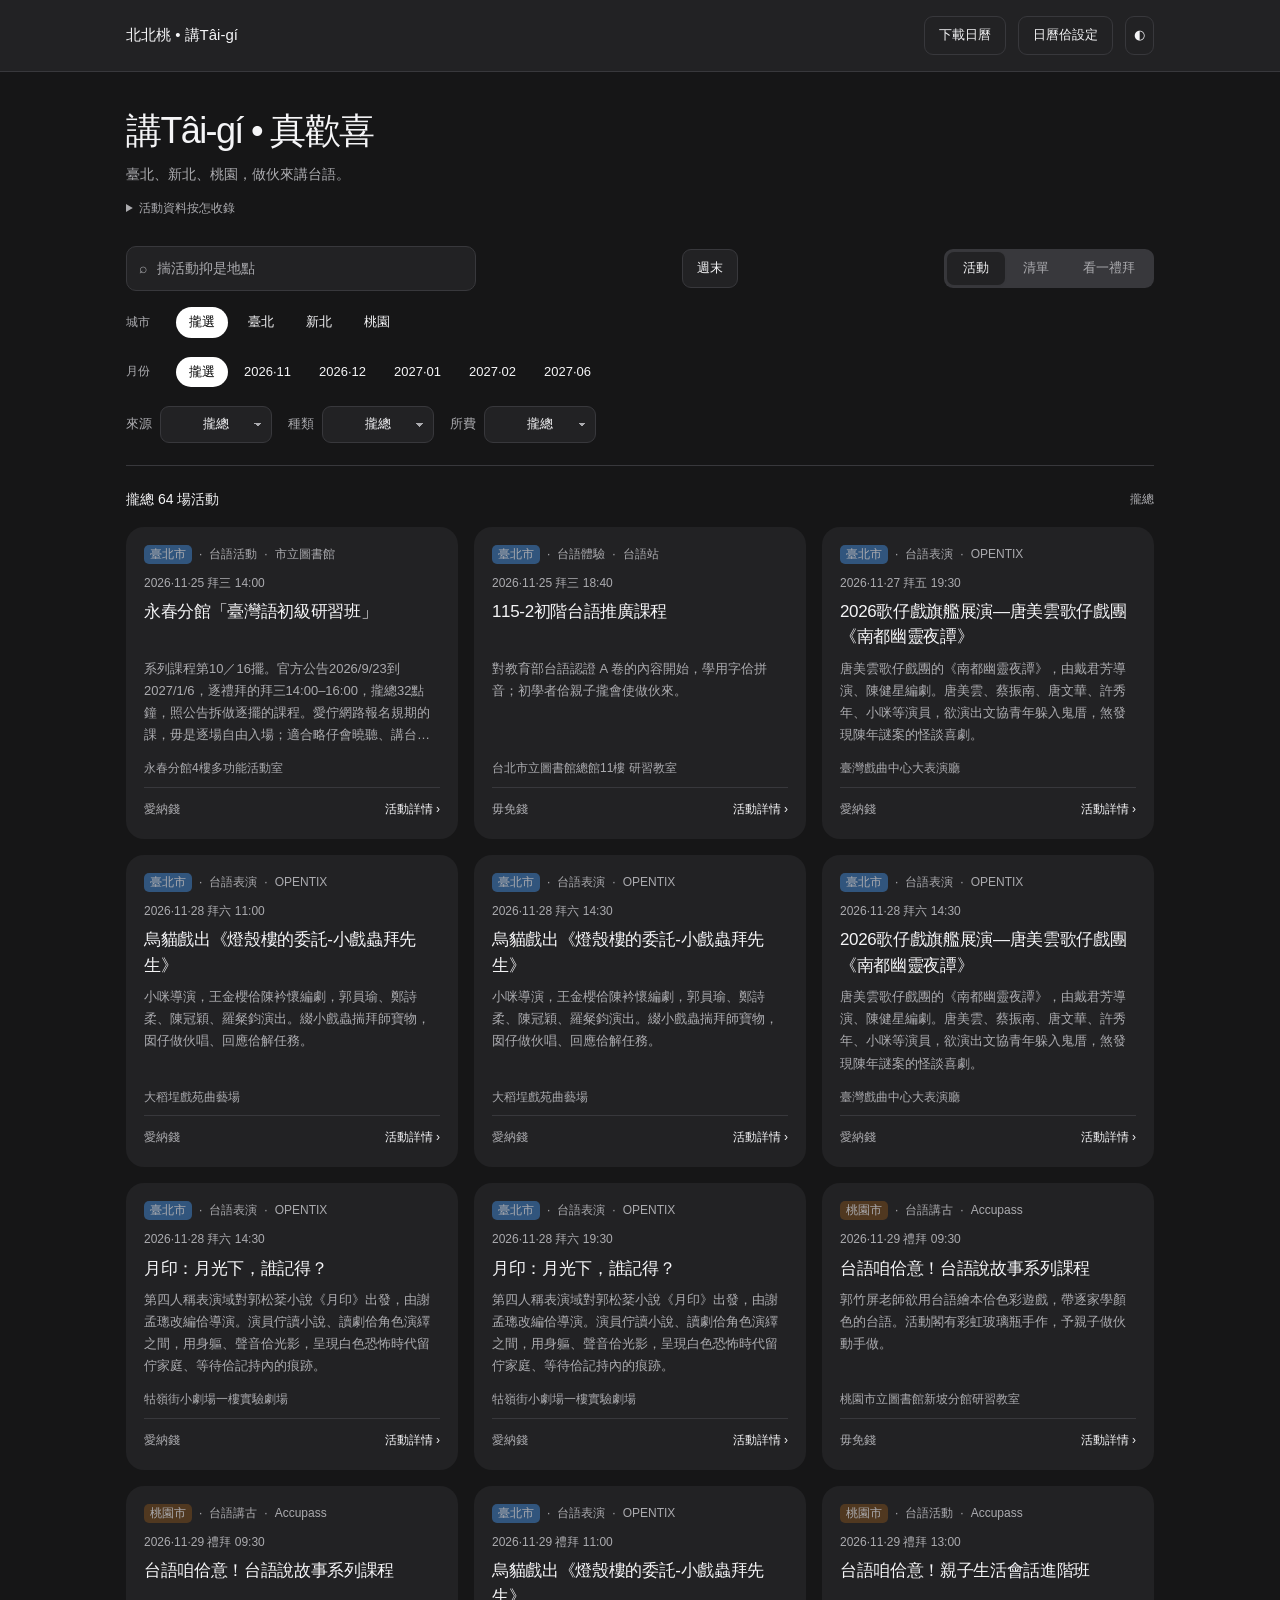
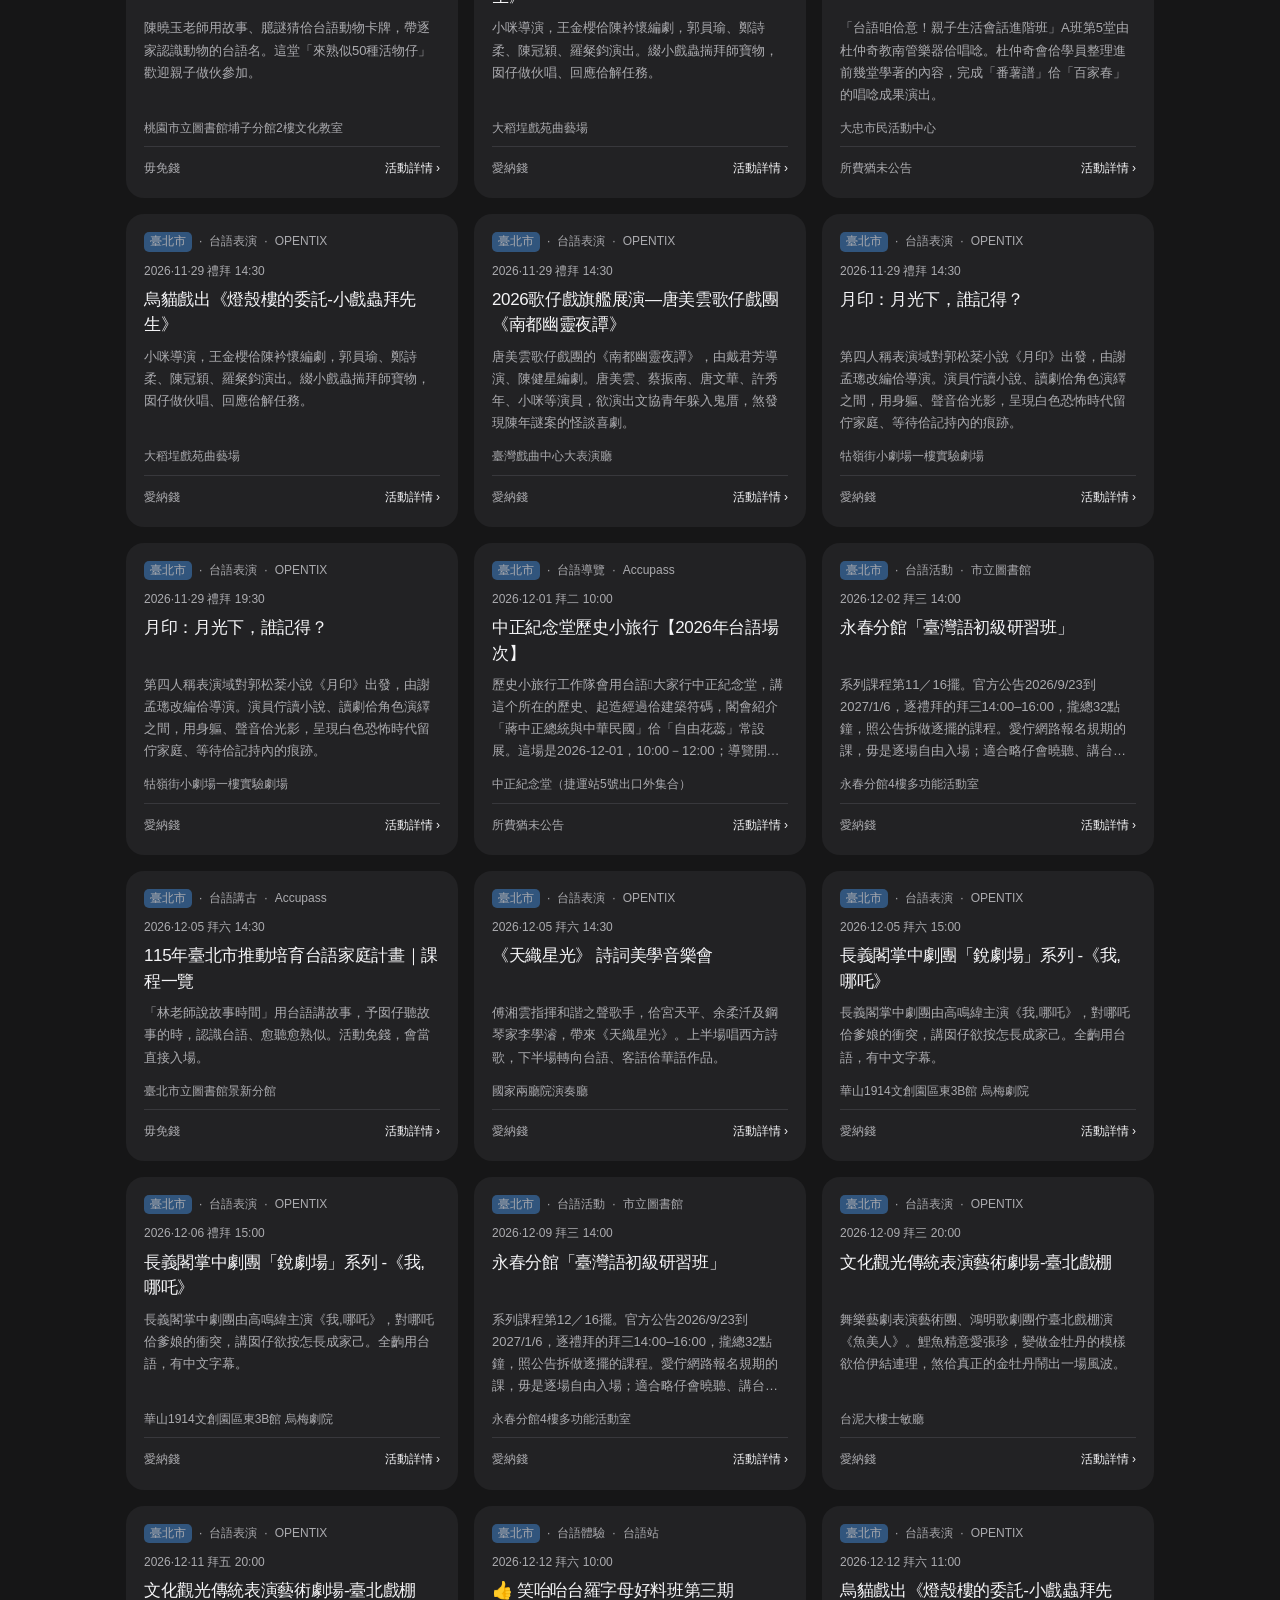
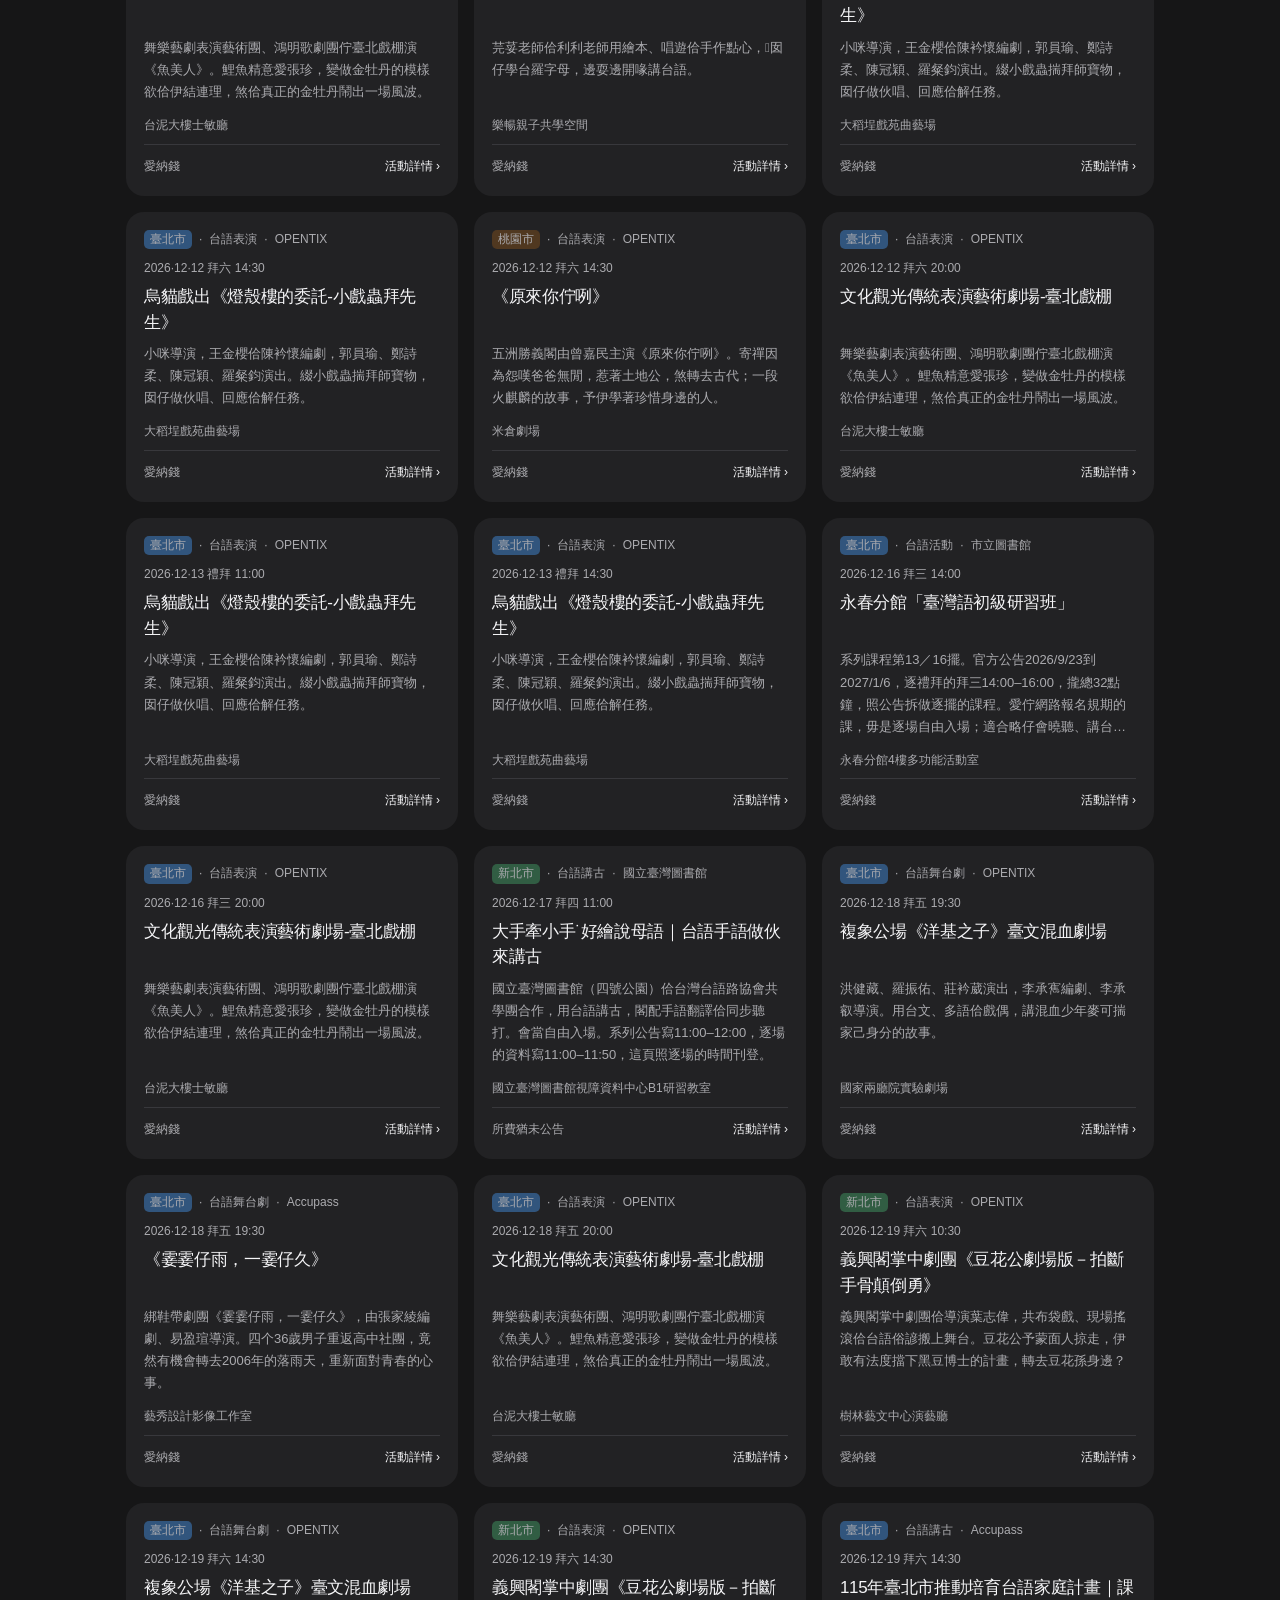
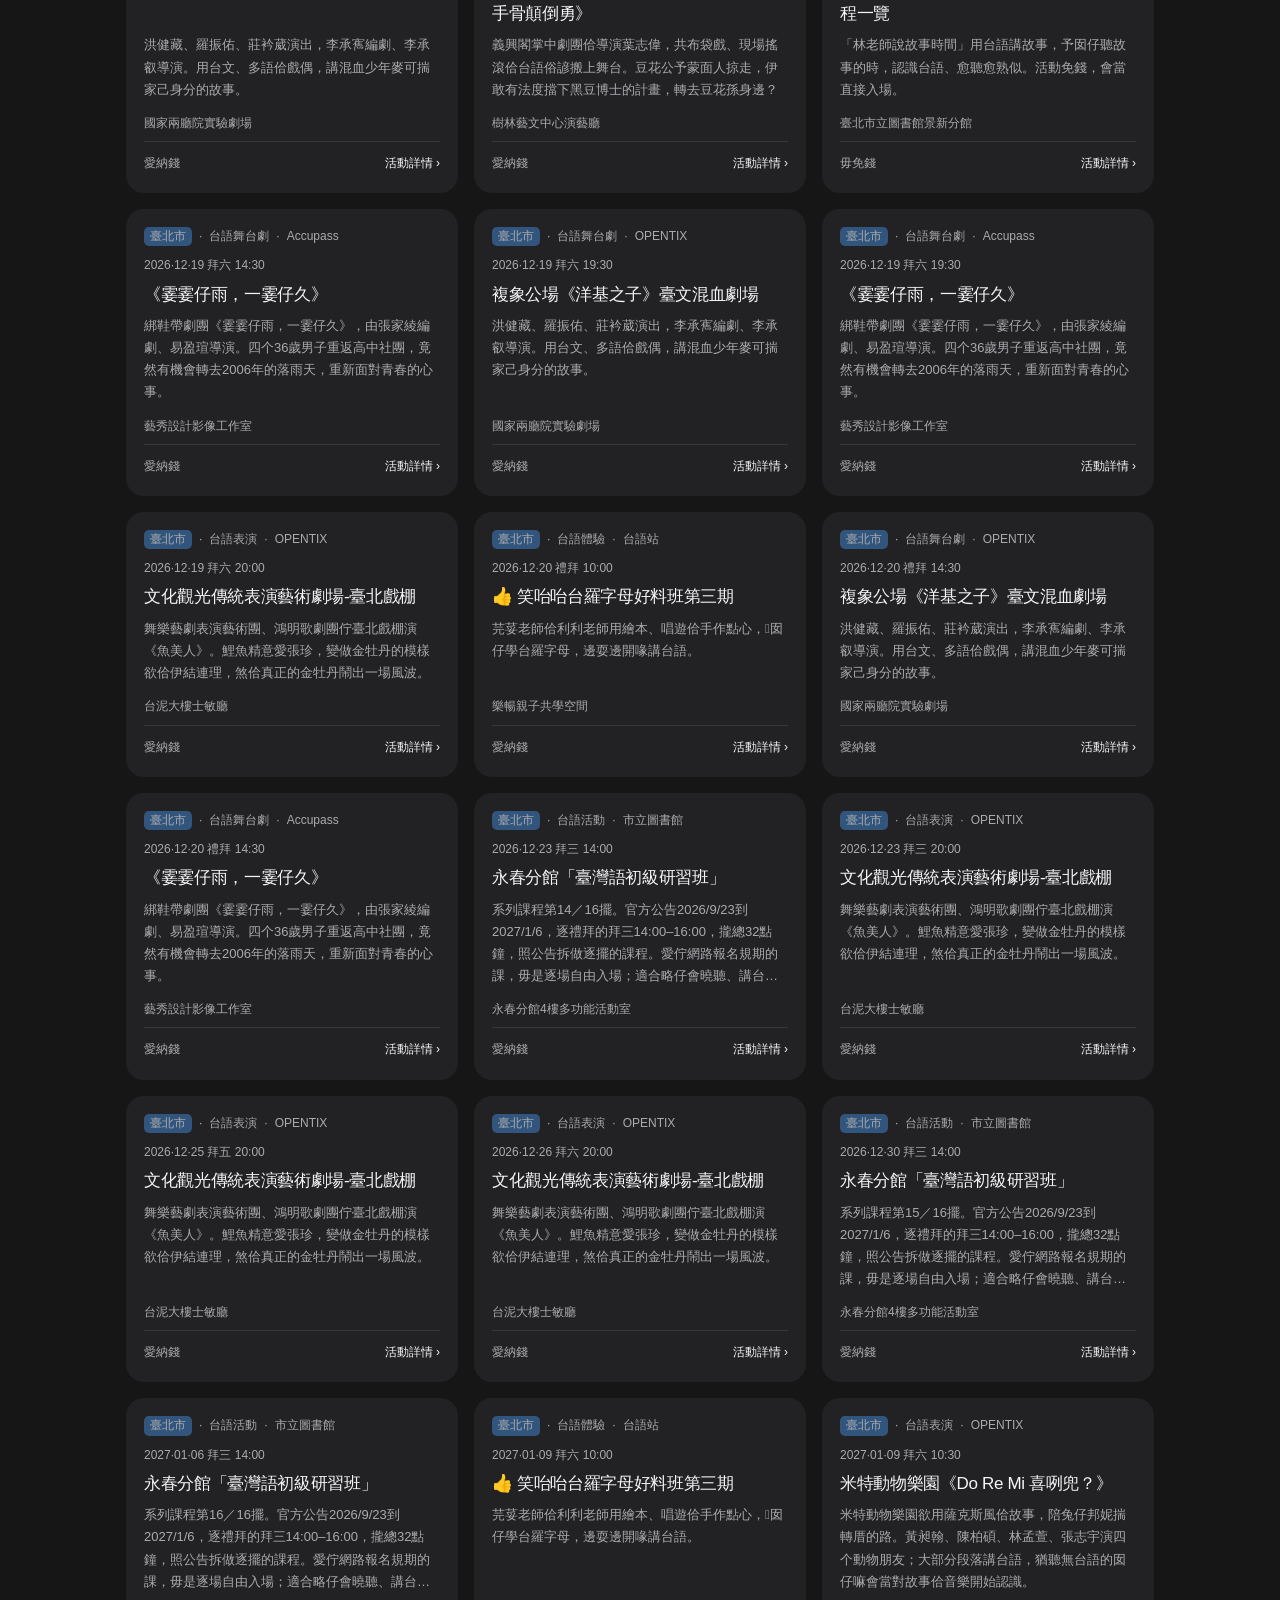
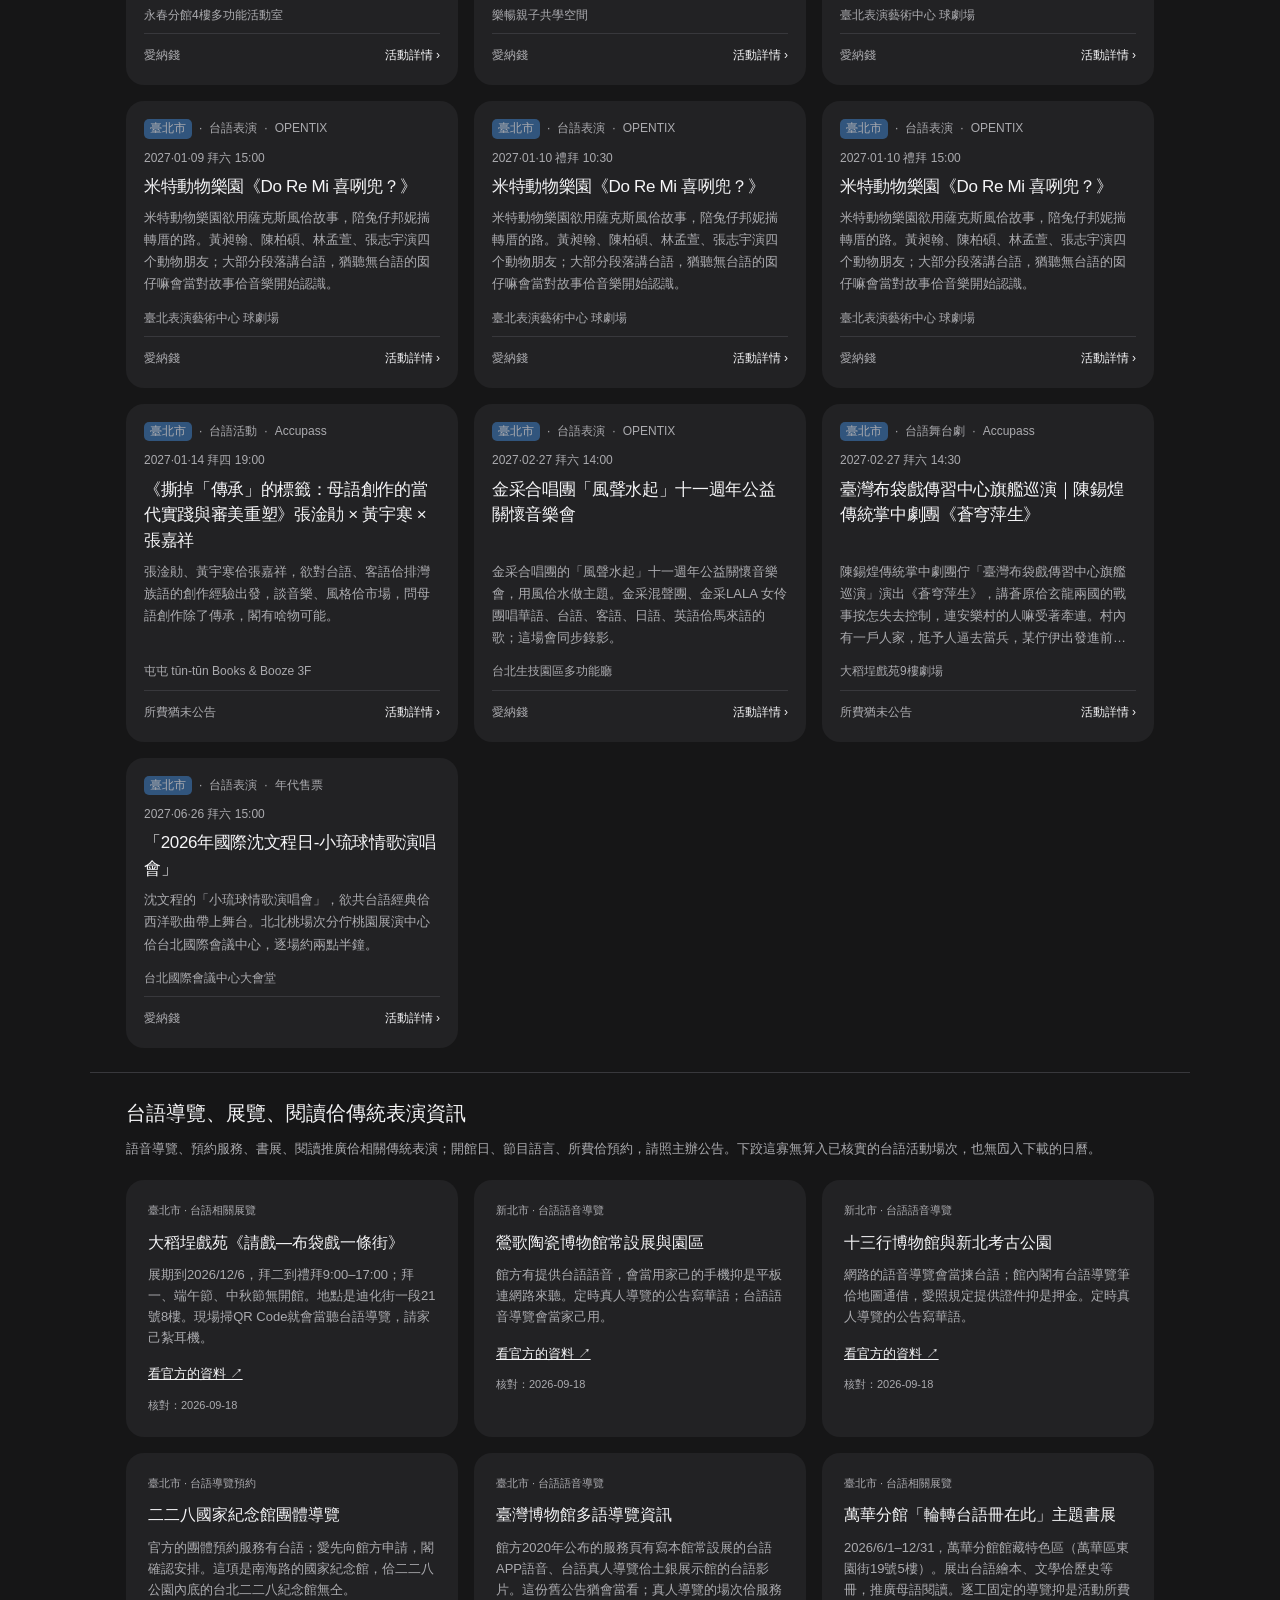
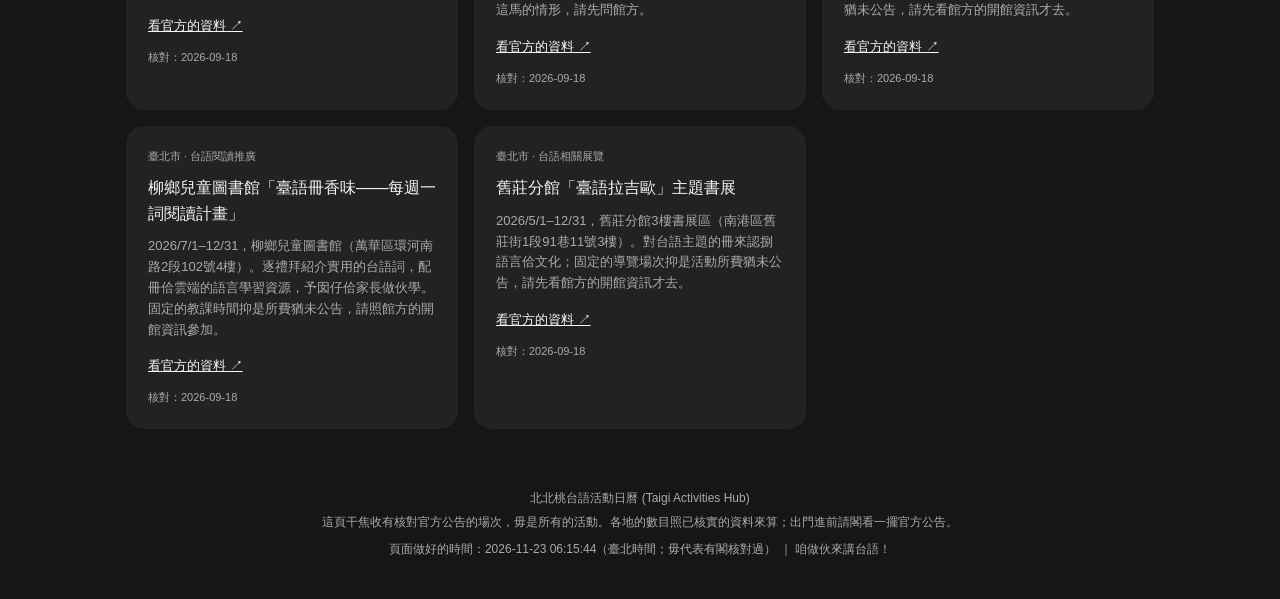
==== commit 8433f586: "Apply reviewed copy and expire ended sessions [skip ci]" ====
--- a/index.html
+++ b/index.html
@@ -209,7 +209,7 @@
       <div class="month-filter" role="group" aria-label="揀月份"><span class="month-filter-label">月份</span><div class="month-options" id="monthFilterOptions"></div></div>
       <button class="mobile-filter-button" id="mobileFilterButton" onclick="openFilterModal()" aria-haspopup="dialog" aria-controls="filterModal">來源・種類・所費 <span id="mobileFilterCount"></span><span aria-hidden="true">☷</span></button>
       <div class="select-filters" id="advancedFilters">
-        <label for="sourceFilter">來源 <select id="sourceFilter" data-filter-select="platform" onchange="setPlatformFilter(this.value)"><option value="all">攏總</option><option value="Accupass 活動通">Accupass 活動通（16）</option><option value="OPENTIX 兩廳院">OPENTIX 兩廳院（47）</option><option value="北北桃市立圖書館">北北桃市立圖書館（7）</option><option value="台語站">台語站（5）</option><option value="國立臺灣圖書館">國立臺灣圖書館（1）</option><option value="年代售票">年代售票（1）</option></select></label>
+        <label for="sourceFilter">來源 <select id="sourceFilter" data-filter-select="platform" onchange="setPlatformFilter(this.value)"><option value="all">攏總</option><option value="Accupass 活動通">Accupass 活動通（12）</option><option value="OPENTIX 兩廳院">OPENTIX 兩廳院（39）</option><option value="北北桃市立圖書館">北北桃市立圖書館（7）</option><option value="台語站">台語站（4）</option><option value="國立臺灣圖書館">國立臺灣圖書館（1）</option><option value="年代售票">年代售票（1）</option></select></label>
         <label for="categoryFilter">種類 <select id="categoryFilter" data-filter-select="category" onchange="setCategoryFilter(this.value)"><option value="all">攏總</option><option value="台語舞台劇">舞台劇</option><option value="台語表演">表演</option><option value="台語故事">講古</option><option value="台語繪本">繪本</option><option value="台語體驗">體驗</option><option value="台語導覽">導覽</option><option value="台語活動">其他活動</option></select></label>
         <label for="priceFilter">所費 <select id="priceFilter" data-filter-select="price" onchange="setPriceFilter(this.value)"><option value="all">攏總</option><option value="free">毋免錢</option><option value="paid">愛納錢</option></select></label>
       </div>
@@ -371,7 +371,7 @@
         這頁干焦收有核對官方公告的場次，毋是所有的活動。各地的數目照已核實的資料來算；出門進前請閣看一擺官方公告。
       </p>
       <p style="margin-top: 0.4rem; font-size: 0.75rem; color: var(--text-light);">
-        頁面做好的時間：2026-11-22 05:58:29（臺北時間；毋代表有閣核對過） ｜ 咱做伙來講台語！
+        頁面做好的時間：2026-11-23 06:15:44（臺北時間；毋代表有閣核對過） ｜ 咱做伙來講台語！
       </p>
     </div>
   </footer>
@@ -379,452 +379,6 @@
   <!-- EMBEDDED ACTIVITIES DATA -->
   <script>
     const ACTIVITIES_DATA = [
-  {
-    "id": "acc_2609140256552197197330_20261122_0900_03cb0511c627",
-    "title": "台語咱佮意！說故事培訓班",
-    "description": "11/22（日）09:00–12:00\n說故事培訓B班\n主題：輕鬆自在和細漢囡仔做伙看人權繪本\n講師：張尹馨老師\n內容：認識適合學齡前孩子的人權繪本，運用圖像解讀與對話方法，引導孩子參與故事。\n說故事培訓班分為A、B兩班，每班各6堂課\n對台語說故事、繪本教學及母語推廣有興趣的一般民眾、家長、教師、故事志工及相關工作者。\n主辦單位：桃園市政府文化局\n執行單位：星玉文創有限公司",
-    "city": "桃園市",
-    "district": "",
-    "category": "台語活動",
-    "start_time": "2026-11-22T09:00:00+08:00",
-    "end_time": "2026-11-22T12:00:00+08:00",
-    "venue": "八塊厝民俗藝術村－語言推廣館－語言教室",
-    "address": "桃園市八德區大愛里重慶街36-1號",
-    "organizer": "桃園市政府文化局",
-    "source_platform": "Accupass 活動通",
-    "source_url": "https://www.accupass.com/event/2609140256552197197330",
-    "registration_url": "https://www.accupass.com/event/2609140256552197197330",
-    "cover_image": "https://static.accupass.com/eventbanner/2609140635185379327480.jpg",
-    "price_info": "費用未公告，班別及報名方式請見官方活動頁。",
-    "is_free": null,
-    "tags": [
-      "台語",
-      "輕鬆自在和細漢囡仔做伙看人權繪本",
-      "張尹馨老師"
-    ],
-    "raw_metadata": {
-      "verified_at": "2026-09-30T23:39:40+08:00",
-      "source_title": "台語咱佮意！說故事培訓班"
-    },
-    "description_taigi": "說故事培訓B班這堂的題目是「輕鬆自在和細漢囡仔做伙看人權繪本」。張尹馨老師紹介適合猶未讀國小的囡仔看的人權繪本，教逐家看圖、用對話引導囡仔參與故事。\n\n培訓分做 A、B 兩班，逐班各有6堂課。歡迎對台語講故事、繪本教學佮母語推廣有興趣的民眾、家長、教師、故事志工佮相關工作者參加。所費猶未公告，班別佮報名方式請看官方活動頁。\n\n桃園市政府文化局主辦，星玉文創有限公司執行。",
-    "summary_taigi": "張尹馨老師紹介適合猶未讀國小的囡仔看的人權繪本，教逐家看圖、用對話引導囡仔參與故事。",
-    "price_info_taigi": "所費猶未公告；班別佮報名方式，請看官方活動頁。",
-    "title_taigi": "台語咱佮意！說故事培訓班",
-    "gcal_url": "https://calendar.google.com/calendar/render?action=TEMPLATE&text=%E5%8F%B0%E8%AA%9E%E5%92%B1%E4%BD%AE%E6%84%8F%EF%BC%81%E8%AA%AA%E6%95%85%E4%BA%8B%E5%9F%B9%E8%A8%93%E7%8F%AD&dates=20261122T010000Z%2F20261122T040000Z&ctz=Asia%2FTaipei&details=11%2F22%EF%BC%88%E6%97%A5%EF%BC%8909%3A00%E2%80%9312%3A00%0A%E8%AA%AA%E6%95%85%E4%BA%8B%E5%9F%B9%E8%A8%93B%E7%8F%AD%0A%E4%B8%BB%E9%A1%8C%EF%BC%9A%E8%BC%95%E9%AC%86%E8%87%AA%E5%9C%A8%E5%92%8C%E7%B4%B0%E6%BC%A2%E5%9B%A1%E4%BB%94%E5%81%9A%E4%BC%99%E7%9C%8B%E4%BA%BA%E6%AC%8A%E7%B9%AA%E6%9C%AC%0A%E8%AC%9B%E5%B8%AB%EF%BC%9A%E5%BC%B5%E5%B0%B9%E9%A6%A8%E8%80%81%E5%B8%AB%0A%E5%85%A7%E5%AE%B9%EF%BC%9A%E8%AA%8D%E8%AD%98%E9%81%A9%E5%90%88%E5%AD%B8%E9%BD%A1%E5%89%8D%E5%AD%A9%E5%AD%90%E7%9A%84%E4%BA%BA%E6%AC%8A%E7%B9%AA%E6%9C%AC%EF%BC%8C%E9%81%8B%E7%94%A8%E5%9C%96%E5%83%8F%E8%A7%A3%E8%AE%80%E8%88%87%E5%B0%8D%E8%A9%B1%E6%96%B9%E6%B3%95%EF%BC%8C%E5%BC%95%E5%B0%8E%E5%AD%A9%E5%AD%90%E5%8F%83%E8%88%87%E6%95%85%E4%BA%8B%E3%80%82%0A%E8%AA%AA%E6%95%85%E4%BA%8B%E5%9F%B9%E8%A8%93%E7%8F%AD%E5%88%86%E7%82%BAA%E3%80%81B%E5%85%A9%E7%8F%AD%EF%BC%8C%E6%AF%8F%E7%8F%AD%E5%90%846%E5%A0%82%E8%AA%B2%0A%E5%B0%8D%E5%8F%B0%E8%AA%9E%E8%AA%AA%E6%95%85%E4%BA%8B%E3%80%81%E7%B9%AA%E6%9C%AC%E6%95%99%E5%AD%B8%E5%8F%8A%E6%AF%8D%E8%AA%9E%E6%8E%A8%E5%BB%A3%E6%9C%89%E8%88%88%E8%B6%A3%E7%9A%84%E4%B8%80%E8%88%AC%E6%B0%91%E7%9C%BE%E3%80%81%E5%AE%B6%E9%95%B7%E3%80%81%E6%95%99%E5%B8%AB%E3%80%81%E6%95%85%E4%BA%8B%E5%BF%97%E5%B7%A5%E5%8F%8A%E7%9B%B8%E9%97%9C%E5%B7%A5%E4%BD%9C%E8%80%85%E3%80%82%0A%E4%B8%BB%E8%BE%A6%E5%96%AE%E4%BD%8D%EF%BC%9A%E6%A1%83%E5%9C%92%E5%B8%82%E6%94%BF%E5%BA%9C%E6%96%87%E5%8C%96%E5%B1%80%0A%E5%9F%B7%E8%A1%8C%E5%96%AE%E4%BD%8D%EF%BC%9A%E6%98%9F%E7%8E%89%E6%96%87%E5%89%B5%E6%9C%89%E9%99%90%E5%85%AC%E5%8F%B8%0A%E8%B2%BB%E7%94%A8%E6%9C%AA%E5%85%AC%E5%91%8A%EF%BC%8C%E7%8F%AD%E5%88%A5%E5%8F%8A%E5%A0%B1%E5%90%8D%E6%96%B9%E5%BC%8F%E8%AB%8B%E8%A6%8B%E5%AE%98%E6%96%B9%E6%B4%BB%E5%8B%95%E9%A0%81%E3%80%82%0Ahttps%3A%2F%2Fwww.accupass.com%2Fevent%2F2609140256552197197330&location=%E5%85%AB%E5%A1%8A%E5%8E%9D%E6%B0%91%E4%BF%97%E8%97%9D%E8%A1%93%E6%9D%91%EF%BC%8D%E8%AA%9E%E8%A8%80%E6%8E%A8%E5%BB%A3%E9%A4%A8%EF%BC%8D%E8%AA%9E%E8%A8%80%E6%95%99%E5%AE%A4+%E6%A1%83%E5%9C%92%E5%B8%82%E5%85%AB%E5%BE%B7%E5%8D%80%E5%A4%A7%E6%84%9B%E9%87%8C%E9%87%8D%E6%85%B6%E8%A1%9736-1%E8%99%9F",
-    "ics_event": "BEGIN:VEVENT\r\nUID:acc_2609140256552197197330_20261122_0900_03cb0511c627@taigiactivities.t\r\n w\r\nDTSTAMP:20260930T153940Z\r\nDTSTART:20261122T010000Z\r\nDTEND:20261122T040000Z\r\nSUMMARY:台語咱佮意！說故事培訓班\r\nDESCRIPTION:11/22（日）09:00–12:00\\n說故事培訓B班\\n主題：輕\r\n 鬆自在和細漢囡仔做伙看人權繪本\\n講師：張尹馨老師\\n\r\n 內容：認識適合學齡前孩子的人權繪本，運用圖像解讀\r\n 與對話方法，引導孩子參與故事。\\n說故事培訓班分為A\r\n 、B兩班，每班各6堂課\\n對台語說故事、繪本教學及母語\r\n 推廣有興趣的一般民眾、家長、教師、故事志工及相關\r\n 工作者。\\n主辦單位：桃園市政府文化局\\n執行單位：星\r\n 玉文創有限公司\\n費用未公告，班別及報名方式請見官方\r\n 活動頁。\\nhttps://www.accupass.com/event/2609140256552197197330\r\nLOCATION:八塊厝民俗藝術村－語言推廣館－語言教室 桃園\r\n 市八德區大愛里重慶街36-1號\r\nURL:https://www.accupass.com/event/2609140256552197197330\r\nEND:VEVENT\r\n",
-    "ics_path": "calendar-events/4bca98ee8cf9d1e6cbb74608db172fe5da8bca06531df92c0f50c834a3bc6fe6.ics"
-  },
-  {
-    "id": "review_acc_2609140323345113976390_a4_20261122",
-    "title": "台語咱佮意！親子生活會話進階班",
-    "description": "親子生活會話進階A班第4堂｜南管樂器與唱唸課程\n講師：杜仲奇\n認識並嘗試南管樂器，透過實際操作感受南管音樂特色。\n親子生活會話進階班分為A、B兩班，每班各5堂課、合計17小時。\n親子共同參加時，家長與孩童皆須分別報名，請家長另為孩童填寫報名資料。\n本課程為進階系列課程，將以近全台語授課，建議具備基本台語聽說能力的學員報名，讓課程參與及互動更加順利。\n主辦單位：桃園市政府文化局；執行單位：星玉文創有限公司。",
-    "city": "桃園市",
-    "district": "八德區",
-    "category": "台語活動",
-    "start_time": "2026-11-22T09:00:00+08:00",
-    "end_time": "2026-11-22T12:00:00+08:00",
-    "venue": "大忠市民活動中心",
-    "address": "桃園市八德區大愛里重慶街36號",
-    "organizer": "桃園市政府文化局",
-    "source_platform": "Accupass 活動通",
-    "source_url": "https://www.accupass.com/event/2609140323345113976390",
-    "registration_url": "https://www.accupass.com/event/2609140323345113976390",
-    "cover_image": "https://static.accupass.com/eventbanner/2609140636131397571178.jpg",
-    "price_info": "費用未公告，請洽主辦單位或查看報名頁。",
-    "is_free": null,
-    "tags": [
-      "台語",
-      "南管",
-      "親子",
-      "杜仲奇"
-    ],
-    "raw_metadata": {
-      "verified_at": "2026-10-06T16:55:13+08:00",
-      "source_title": "台語咱佮意！親子生活會話進階班"
-    },
-    "description_taigi": "A班第4堂的主題是南管樂器佮唱唸，講師是杜仲奇。杜仲奇會帶學員認捌南管樂器，閣實際試看覓，感受南管音樂的特色。\n\n這門親子生活會話進階班分A、B兩班，每班各5堂，合計17小時。親子做伙參加的時，家長佮囡仔攏愛各自報名，家長請另外替囡仔填報名資料。這是進階系列課，差不多全程用台語教；建議會曉聽佮講基本台語的學員報名。費用猶未公告，請向主辦單位問，抑是看報名頁。主辦是桃園市政府文化局，執行單位是星玉文創有限公司。\n\n這堂課2026-11-22 09:00佇大忠市民活動中心上課，到12:00。",
-    "summary_taigi": "「台語咱佮意！親子生活會話進階班」A班第4堂由杜仲奇教南管樂器佮唱唸。杜仲奇會帶學員認捌南管樂器，閣實際試看覓，感受南管音樂的特色。",
-    "price_info_taigi": "",
-    "title_taigi": "台語咱佮意！親子生活會話進階班",
-    "gcal_url": "https://calendar.google.com/calendar/render?action=TEMPLATE&text=%E5%8F%B0%E8%AA%9E%E5%92%B1%E4%BD%AE%E6%84%8F%EF%BC%81%E8%A6%AA%E5%AD%90%E7%94%9F%E6%B4%BB%E6%9C%83%E8%A9%B1%E9%80%B2%E9%9A%8E%E7%8F%AD&dates=20261122T010000Z%2F20261122T040000Z&ctz=Asia%2FTaipei&details=%E8%A6%AA%E5%AD%90%E7%94%9F%E6%B4%BB%E6%9C%83%E8%A9%B1%E9%80%B2%E9%9A%8EA%E7%8F%AD%E7%AC%AC4%E5%A0%82%EF%BD%9C%E5%8D%97%E7%AE%A1%E6%A8%82%E5%99%A8%E8%88%87%E5%94%B1%E5%94%B8%E8%AA%B2%E7%A8%8B%0A%E8%AC%9B%E5%B8%AB%EF%BC%9A%E6%9D%9C%E4%BB%B2%E5%A5%87%0A%E8%AA%8D%E8%AD%98%E4%B8%A6%E5%98%97%E8%A9%A6%E5%8D%97%E7%AE%A1%E6%A8%82%E5%99%A8%EF%BC%8C%E9%80%8F%E9%81%8E%E5%AF%A6%E9%9A%9B%E6%93%8D%E4%BD%9C%E6%84%9F%E5%8F%97%E5%8D%97%E7%AE%A1%E9%9F%B3%E6%A8%82%E7%89%B9%E8%89%B2%E3%80%82%0A%E8%A6%AA%E5%AD%90%E7%94%9F%E6%B4%BB%E6%9C%83%E8%A9%B1%E9%80%B2%E9%9A%8E%E7%8F%AD%E5%88%86%E7%82%BAA%E3%80%81B%E5%85%A9%E7%8F%AD%EF%BC%8C%E6%AF%8F%E7%8F%AD%E5%90%845%E5%A0%82%E8%AA%B2%E3%80%81%E5%90%88%E8%A8%8817%E5%B0%8F%E6%99%82%E3%80%82%0A%E8%A6%AA%E5%AD%90%E5%85%B1%E5%90%8C%E5%8F%83%E5%8A%A0%E6%99%82%EF%BC%8C%E5%AE%B6%E9%95%B7%E8%88%87%E5%AD%A9%E7%AB%A5%E7%9A%86%E9%A0%88%E5%88%86%E5%88%A5%E5%A0%B1%E5%90%8D%EF%BC%8C%E8%AB%8B%E5%AE%B6%E9%95%B7%E5%8F%A6%E7%82%BA%E5%AD%A9%E7%AB%A5%E5%A1%AB%E5%AF%AB%E5%A0%B1%E5%90%8D%E8%B3%87%E6%96%99%E3%80%82%0A%E6%9C%AC%E8%AA%B2%E7%A8%8B%E7%82%BA%E9%80%B2%E9%9A%8E%E7%B3%BB%E5%88%97%E8%AA%B2%E7%A8%8B%EF%BC%8C%E5%B0%87%E4%BB%A5%E8%BF%91%E5%85%A8%E5%8F%B0%E8%AA%9E%E6%8E%88%E8%AA%B2%EF%BC%8C%E5%BB%BA%E8%AD%B0%E5%85%B7%E5%82%99%E5%9F%BA%E6%9C%AC%E5%8F%B0%E8%AA%9E%E8%81%BD%E8%AA%AA%E8%83%BD%E5%8A%9B%E7%9A%84%E5%AD%B8%E5%93%A1%E5%A0%B1%E5%90%8D%EF%BC%8C%E8%AE%93%E8%AA%B2%E7%A8%8B%E5%8F%83%E8%88%87%E5%8F%8A%E4%BA%92%E5%8B%95%E6%9B%B4%E5%8A%A0%E9%A0%86%E5%88%A9%E3%80%82%0A%E4%B8%BB%E8%BE%A6%E5%96%AE%E4%BD%8D%EF%BC%9A%E6%A1%83%E5%9C%92%E5%B8%82%E6%94%BF%E5%BA%9C%E6%96%87%E5%8C%96%E5%B1%80%EF%BC%9B%E5%9F%B7%E8%A1%8C%E5%96%AE%E4%BD%8D%EF%BC%9A%E6%98%9F%E7%8E%89%E6%96%87%E5%89%B5%E6%9C%89%E9%99%90%E5%85%AC%E5%8F%B8%E3%80%82%0A%E8%B2%BB%E7%94%A8%E6%9C%AA%E5%85%AC%E5%91%8A%EF%BC%8C%E8%AB%8B%E6%B4%BD%E4%B8%BB%E8%BE%A6%E5%96%AE%E4%BD%8D%E6%88%96%E6%9F%A5%E7%9C%8B%E5%A0%B1%E5%90%8D%E9%A0%81%E3%80%82%0Ahttps%3A%2F%2Fwww.accupass.com%2Fevent%2F2609140323345113976390&location=%E5%A4%A7%E5%BF%A0%E5%B8%82%E6%B0%91%E6%B4%BB%E5%8B%95%E4%B8%AD%E5%BF%83+%E6%A1%83%E5%9C%92%E5%B8%82%E5%85%AB%E5%BE%B7%E5%8D%80%E5%A4%A7%E6%84%9B%E9%87%8C%E9%87%8D%E6%85%B6%E8%A1%9736%E8%99%9F",
-    "ics_event": "BEGIN:VEVENT\r\nUID:review_acc_2609140323345113976390_a4_20261122@taigiactivities.tw\r\nDTSTAMP:20261006T085513Z\r\nDTSTART:20261122T010000Z\r\nDTEND:20261122T040000Z\r\nSUMMARY:台語咱佮意！親子生活會話進階班\r\nDESCRIPTION:親子生活會話進階A班第4堂｜南管樂器與唱唸課\r\n 程\\n講師：杜仲奇\\n認識並嘗試南管樂器，透過實際操作\r\n 感受南管音樂特色。\\n親子生活會話進階班分為A、B兩班\r\n ，每班各5堂課、合計17小時。\\n親子共同參加時，家長與\r\n 孩童皆須分別報名，請家長另為孩童填寫報名資料。\\n本\r\n 課程為進階系列課程，將以近全台語授課，建議具備基\r\n 本台語聽說能力的學員報名，讓課程參與及互動更加順\r\n 利。\\n主辦單位：桃園市政府文化局；執行單位：星玉文\r\n 創有限公司。\\n費用未公告，請洽主辦單位或查看報名頁\r\n 。\\nhttps://www.accupass.com/event/2609140323345113976390\r\nLOCATION:大忠市民活動中心 桃園市八德區大愛里重慶街36號\r\nURL:https://www.accupass.com/event/2609140323345113976390\r\nEND:VEVENT\r\n",
-    "ics_path": "calendar-events/95f9fb1944a422dbb0027029233a2f1c24ef1b9987ec9275b1051127d6bbfc0b.ics"
-  },
-  {
-    "id": "gameislearning_1603hq0qi94_20261122_1000",
-    "title": "👍 笑咍咍台羅字母好料班第三期",
-    "description": "芫荽老師與利利老師搭配原創點讀教材「笑咍咍台語發音玲瑯盒仔」，每堂以一本主題繪本結合台羅教學、故事唱遊與手作點心，讓孩子在互動中學習台語。\n\n對象為4至12歲兒童，也接受有興趣的成人單獨報名。8歲以下須一位成人陪同，8歲以上可獨立上課。系列共5堂、每堂2小時，須整期報名；成班後才視餘額開放單堂體驗。",
-    "city": "臺北市",
-    "district": "大同區",
-    "category": "台語體驗",
-    "start_time": "2026-11-22T10:00:00+08:00",
-    "end_time": "2026-11-22T12:00:00+08:00",
-    "venue": "樂暢親子共學空間",
-    "address": "台北市大同區長安西路78巷4弄5號2樓 樂暢親子共學空間",
-    "organizer": "主辦單位請見活動公告",
-    "source_platform": "台語站",
-    "source_url": "https://www.gameislearning.url.tw/taigi-info.php?news=1603hq0qi94",
-    "registration_url": "https://lin.ee/jqY7HN9j",
-    "cover_image": "https://files.gameislearning.url.tw/taigi/info-pic/8oar94_260908bpd22v.jpg?2",
-    "price_info": "原價：$13,000（五次連續課程）；限時優惠價：$9,000（即日起至 2026/10/30 止）；舊生特別優惠：舊生報名折抵 $500；成班後將視剩餘名額開放單堂體驗 （單堂體驗價 $2,000 / 次）",
-    "is_free": false,
-    "tags": [
-      "台語",
-      "台語站信任來源",
-      "自動核實場次"
-    ],
-    "raw_metadata": {
-      "verified_at": "2026-09-19T21:42:28+08:00",
-      "source_title": "👍 笑咍咍台羅字母好料班第三期"
-    },
-    "description_taigi": "芫荽老師佮利利老師做伙教，閣配合原創點讀教材「笑咍咍台語發音玲瑯盒仔」。逐堂攏有一本主題繪本，結合台羅字母、講古、唱遊佮手作點心，予囡仔邊耍邊學，練習開喙講台語。\n\n適合4到12歲的囡仔；有興趣的大人嘛會使家己報名。未滿8歲愛有一位大人陪，8歲以上會使家己上課。規期5堂，逐堂2點鐘，愛報規期；成班了後，才看閣有幾个名額會使報單堂體驗。",
-    "summary_taigi": "芫荽老師佮利利老師用繪本、唱遊佮手作點心，𤆬囡仔學台羅字母，邊耍邊開喙講台語。",
-    "price_info_taigi": "愛納錢。公告原文：原價：$13,000（五次連續課程）；限時優惠價：$9,000（即日起至 2026/10/30 止）；舊生特別優惠：舊生報名折抵 $500；成班後將視剩餘名額開放單堂體驗 （單堂體驗價 $2,000 / 次）",
-    "title_taigi": "👍 笑咍咍台羅字母好料班第三期",
-    "gcal_url": "https://calendar.google.com/calendar/render?action=TEMPLATE&text=%F0%9F%91%8D+%E7%AC%91%E5%92%8D%E5%92%8D%E5%8F%B0%E7%BE%85%E5%AD%97%E6%AF%8D%E5%A5%BD%E6%96%99%E7%8F%AD%E7%AC%AC%E4%B8%89%E6%9C%9F&dates=20261122T020000Z%2F20261122T040000Z&ctz=Asia%2FTaipei&details=%E8%8A%AB%E8%8D%BD%E8%80%81%E5%B8%AB%E8%88%87%E5%88%A9%E5%88%A9%E8%80%81%E5%B8%AB%E6%90%AD%E9%85%8D%E5%8E%9F%E5%89%B5%E9%BB%9E%E8%AE%80%E6%95%99%E6%9D%90%E3%80%8C%E7%AC%91%E5%92%8D%E5%92%8D%E5%8F%B0%E8%AA%9E%E7%99%BC%E9%9F%B3%E7%8E%B2%E7%91%AF%E7%9B%92%E4%BB%94%E3%80%8D%EF%BC%8C%E6%AF%8F%E5%A0%82%E4%BB%A5%E4%B8%80%E6%9C%AC%E4%B8%BB%E9%A1%8C%E7%B9%AA%E6%9C%AC%E7%B5%90%E5%90%88%E5%8F%B0%E7%BE%85%E6%95%99%E5%AD%B8%E3%80%81%E6%95%85%E4%BA%8B%E5%94%B1%E9%81%8A%E8%88%87%E6%89%8B%E4%BD%9C%E9%BB%9E%E5%BF%83%EF%BC%8C%E8%AE%93%E5%AD%A9%E5%AD%90%E5%9C%A8%E4%BA%92%E5%8B%95%E4%B8%AD%E5%AD%B8%E7%BF%92%E5%8F%B0%E8%AA%9E%E3%80%82%0A%0A%E5%B0%8D%E8%B1%A1%E7%82%BA4%E8%87%B312%E6%AD%B2%E5%85%92%E7%AB%A5%EF%BC%8C%E4%B9%9F%E6%8E%A5%E5%8F%97%E6%9C%89%E8%88%88%E8%B6%A3%E7%9A%84%E6%88%90%E4%BA%BA%E5%96%AE%E7%8D%A8%E5%A0%B1%E5%90%8D%E3%80%828%E6%AD%B2%E4%BB%A5%E4%B8%8B%E9%A0%88%E4%B8%80%E4%BD%8D%E6%88%90%E4%BA%BA%E9%99%AA%E5%90%8C%EF%BC%8C8%E6%AD%B2%E4%BB%A5%E4%B8%8A%E5%8F%AF%E7%8D%A8%E7%AB%8B%E4%B8%8A%E8%AA%B2%E3%80%82%E7%B3%BB%E5%88%97%E5%85%B15%E5%A0%82%E3%80%81%E6%AF%8F%E5%A0%822%E5%B0%8F%E6%99%82%EF%BC%8C%E9%A0%88%E6%95%B4%E6%9C%9F%E5%A0%B1%E5%90%8D%EF%BC%9B%E6%88%90%E7%8F%AD%E5%BE%8C%E6%89%8D%E8%A6%96%E9%A4%98%E9%A1%8D%E9%96%8B%E6%94%BE%E5%96%AE%E5%A0%82%E9%AB%94%E9%A9%97%E3%80%82%0A%E5%8E%9F%E5%83%B9%EF%BC%9A%2413%2C000%EF%BC%88%E4%BA%94%E6%AC%A1%E9%80%A3%E7%BA%8C%E8%AA%B2%E7%A8%8B%EF%BC%89%EF%BC%9B%E9%99%90%E6%99%82%E5%84%AA%E6%83%A0%E5%83%B9%EF%BC%9A%249%2C000%EF%BC%88%E5%8D%B3%E6%97%A5%E8%B5%B7%E8%87%B3+2026%2F10%2F30+%E6%AD%A2%EF%BC%89%EF%BC%9B%E8%88%8A%E7%94%9F%E7%89%B9%E5%88%A5%E5%84%AA%E6%83%A0%EF%BC%9A%E8%88%8A%E7%94%9F%E5%A0%B1%E5%90%8D%E6%8A%98%E6%8A%B5+%24500%EF%BC%9B%E6%88%90%E7%8F%AD%E5%BE%8C%E5%B0%87%E8%A6%96%E5%89%A9%E9%A4%98%E5%90%8D%E9%A1%8D%E9%96%8B%E6%94%BE%E5%96%AE%E5%A0%82%E9%AB%94%E9%A9%97+%EF%BC%88%E5%96%AE%E5%A0%82%E9%AB%94%E9%A9%97%E5%83%B9+%242%2C000+%2F+%E6%AC%A1%EF%BC%89%0Ahttps%3A%2F%2Fwww.gameislearning.url.tw%2Ftaigi-info.php%3Fnews%3D1603hq0qi94&location=%E6%A8%82%E6%9A%A2%E8%A6%AA%E5%AD%90%E5%85%B1%E5%AD%B8%E7%A9%BA%E9%96%93+%E5%8F%B0%E5%8C%97%E5%B8%82%E5%A4%A7%E5%90%8C%E5%8D%80%E9%95%B7%E5%AE%89%E8%A5%BF%E8%B7%AF78%E5%B7%B74%E5%BC%845%E8%99%9F2%E6%A8%93+%E6%A8%82%E6%9A%A2%E8%A6%AA%E5%AD%90%E5%85%B1%E5%AD%B8%E7%A9%BA%E9%96%93",
-    "ics_event": "BEGIN:VEVENT\r\nUID:gameislearning_1603hq0qi94_20261122_1000@taigiactivities.tw\r\nDTSTAMP:20260919T134228Z\r\nDTSTART:20261122T020000Z\r\nDTEND:20261122T040000Z\r\nSUMMARY:👍 笑咍咍台羅字母好料班第三期\r\nDESCRIPTION:芫荽老師與利利老師搭配原創點讀教材「笑咍咍\r\n 台語發音玲瑯盒仔」，每堂以一本主題繪本結合台羅教\r\n 學、故事唱遊與手作點心，讓孩子在互動中學習台語。\\n\r\n \\n對象為4至12歲兒童，也接受有興趣的成人單獨報名。8\r\n 歲以下須一位成人陪同，8歲以上可獨立上課。系列共5堂\r\n 、每堂2小時，須整期報名；成班後才視餘額開放單堂體\r\n 驗。\\n原價：$13\\,000（五次連續課程）；限時優惠價：$9\\,\r\n 000（即日起至 2026/10/30 止）；舊生特別優惠：舊生報名\r\n 折抵 $500；成班後將視剩餘名額開放單堂體驗 （單堂體\r\n 驗價 $2\\,000 / 次）\\nhttps://www.gameislearning.url.tw/taigi-info.php?\r\n news=1603hq0qi94\r\nLOCATION:樂暢親子共學空間 台北市大同區長安西路78巷4弄5\r\n 號2樓 樂暢親子共學空間\r\nURL:https://www.gameislearning.url.tw/taigi-info.php?news=1603hq0qi94\r\nEND:VEVENT\r\n",
-    "ics_path": "calendar-events/22ce0fe8e571accc060f58227d98618b58a415345c702c653b7a5ee85aeb3a1b.ics"
-  },
-  {
-    "id": "opentix_2087822535786987521",
-    "title": "京聲劇集~戲曲萬花筒",
-    "description": "本場公告：本場次同步錄影\n\n本次籌劃演出內容包含了歌仔戲、黃梅 戲、崑曲及京劇等不同戲曲劇種的經典 折子戲演出，演出團體除本團基本社員 外，另邀台北市永樂國小兒童歌仔戲劇 團,台大京劇社及雙喜戲劇坊等，期能 經由不同傳統文化的演繹彼此觀摩學習 激盪出讓觀眾更喜愛的複合型演出模式 演出經典折子劇目如下: 1. 歌仔戲: 義女情—譏 2. 歌仔戲:花燈情緣 3. 黃梅戲:女駙馬—洞房 4. 崑曲:尋夢 5. 京劇:潯陽樓 6. 京劇:草船借箭 7. 京劇:浣紗記 8. 京劇:百花贈劍\n\n◎開放時間：13:00開放入場 ◎演出全長：210分鐘 ◎字幕語言：繁體中文 ◎演前導聆： ◎到場注意事項：手機請關機或靜音模式",
-    "city": "臺北市",
-    "district": "",
-    "category": "台語表演",
-    "start_time": "2026-11-22T13:30:00+08:00",
-    "end_time": "2026-11-22T16:00:00+08:00",
-    "venue": "大稻埕戲苑",
-    "address": "臺北市大同區迪化街一段21號9樓",
-    "organizer": "京聲劇集",
-    "source_platform": "OPENTIX 兩廳院",
-    "source_url": "https://www.opentix.life/event/2087822052724801537",
-    "registration_url": "",
-    "cover_image": "",
-    "price_info": "票面價格：200、300、500元；折扣、贊助票與購票條件依官方頁面",
-    "is_free": false,
-    "tags": [
-      "台語",
-      "官方資料自動核實"
-    ],
-    "raw_metadata": {
-      "verified_at": "2026-10-01T00:44:24+08:00",
-      "source_title": "京聲劇集~戲曲萬花筒"
-    },
-    "description_taigi": "這場混合戲曲演出，邀本團社員、台北市永樂國小兒童歌仔戲劇團、台大京劇社佮雙喜戲劇坊等團體參與。節目有歌仔戲《義女情—譏》、《花燈情緣》，黃梅戲《女駙馬—洞房》，崑曲《尋夢》，佮京劇《潯陽樓》、《草船借箭》、《浣紗記》、《百花贈劍》。\n\n台語歌仔戲是其中一部分，毋是整場攏用台語。13:00開放入場，演出全長210分鐘，提供繁體中文字幕；看戲的時請共手機關機抑是調做靜音。\n\n這場演出的時會同步錄影。",
-    "summary_taigi": "「京聲劇集～戲曲萬花筒」共歌仔戲、黃梅戲、崑曲佮京劇的折子戲排佇仝一場。歌仔戲有《義女情—譏》佮《花燈情緣》，各劇種做伙展現無仝唱做。",
-    "price_info_taigi": "票價：200、300、500元；折扣、贊助票佮買票規定，請看官方公告。",
-    "title_taigi": "京聲劇集~戲曲萬花筒",
-    "gcal_url": "https://calendar.google.com/calendar/render?action=TEMPLATE&text=%E4%BA%AC%E8%81%B2%E5%8A%87%E9%9B%86~%E6%88%B2%E6%9B%B2%E8%90%AC%E8%8A%B1%E7%AD%92&dates=20261122T053000Z%2F20261122T080000Z&ctz=Asia%2FTaipei&details=%E6%9C%AC%E5%A0%B4%E5%85%AC%E5%91%8A%EF%BC%9A%E6%9C%AC%E5%A0%B4%E6%AC%A1%E5%90%8C%E6%AD%A5%E9%8C%84%E5%BD%B1%0A%0A%E6%9C%AC%E6%AC%A1%E7%B1%8C%E5%8A%83%E6%BC%94%E5%87%BA%E5%85%A7%E5%AE%B9%E5%8C%85%E5%90%AB%E4%BA%86%E6%AD%8C%E4%BB%94%E6%88%B2%E3%80%81%E9%BB%83%E6%A2%85+%E6%88%B2%E3%80%81%E5%B4%91%E6%9B%B2%E5%8F%8A%E4%BA%AC%E5%8A%87%E7%AD%89%E4%B8%8D%E5%90%8C%E6%88%B2%E6%9B%B2%E5%8A%87%E7%A8%AE%E7%9A%84%E7%B6%93%E5%85%B8+%E6%8A%98%E5%AD%90%E6%88%B2%E6%BC%94%E5%87%BA%EF%BC%8C%E6%BC%94%E5%87%BA%E5%9C%98%E9%AB%94%E9%99%A4%E6%9C%AC%E5%9C%98%E5%9F%BA%E6%9C%AC%E7%A4%BE%E5%93%A1+%E5%A4%96%EF%BC%8C%E5%8F%A6%E9%82%80%E5%8F%B0%E5%8C%97%E5%B8%82%E6%B0%B8%E6%A8%82%E5%9C%8B%E5%B0%8F%E5%85%92%E7%AB%A5%E6%AD%8C%E4%BB%94%E6%88%B2%E5%8A%87+%E5%9C%98%2C%E5%8F%B0%E5%A4%A7%E4%BA%AC%E5%8A%87%E7%A4%BE%E5%8F%8A%E9%9B%99%E5%96%9C%E6%88%B2%E5%8A%87%E5%9D%8A%E7%AD%89%EF%BC%8C%E6%9C%9F%E8%83%BD+%E7%B6%93%E7%94%B1%E4%B8%8D%E5%90%8C%E5%82%B3%E7%B5%B1%E6%96%87%E5%8C%96%E7%9A%84%E6%BC%94%E7%B9%B9%E5%BD%BC%E6%AD%A4%E8%A7%80%E6%91%A9%E5%AD%B8%E7%BF%92+%E6%BF%80%E7%9B%AA%E5%87%BA%E8%AE%93%E8%A7%80%E7%9C%BE%E6%9B%B4%E5%96%9C%E6%84%9B%E7%9A%84%E8%A4%87%E5%90%88%E5%9E%8B%E6%BC%94%E5%87%BA%E6%A8%A1%E5%BC%8F+%E6%BC%94%E5%87%BA%E7%B6%93%E5%85%B8%E6%8A%98%E5%AD%90%E5%8A%87%E7%9B%AE%E5%A6%82%E4%B8%8B%3A+1.+%E6%AD%8C%E4%BB%94%E6%88%B2%3A+%E7%BE%A9%E5%A5%B3%E6%83%85%E2%80%94%E8%AD%8F+2.+%E6%AD%8C%E4%BB%94%E6%88%B2%3A%E8%8A%B1%E7%87%88%E6%83%85%E7%B7%A3+3.+%E9%BB%83%E6%A2%85%E6%88%B2%3A%E5%A5%B3%E9%A7%99%E9%A6%AC%E2%80%94%E6%B4%9E%E6%88%BF+4.+%E5%B4%91%E6%9B%B2%3A%E5%B0%8B%E5%A4%A2+5.+%E4%BA%AC%E5%8A%87%3A%E6%BD%AF%E9%99%BD%E6%A8%93+6.+%E4%BA%AC%E5%8A%87%3A%E8%8D%89%E8%88%B9%E5%80%9F%E7%AE%AD+7.+%E4%BA%AC%E5%8A%87%3A%E6%B5%A3%E7%B4%97%E8%A8%98+8.+%E4%BA%AC%E5%8A%87%3A%E7%99%BE%E8%8A%B1%E8%B4%88%E5%8A%8D%0A%0A%E2%97%8E%E9%96%8B%E6%94%BE%E6%99%82%E9%96%93%EF%BC%9A13%3A00%E9%96%8B%E6%94%BE%E5%85%A5%E5%A0%B4+%E2%97%8E%E6%BC%94%E5%87%BA%E5%85%A8%E9%95%B7%EF%BC%9A210%E5%88%86%E9%90%98+%E2%97%8E%E5%AD%97%E5%B9%95%E8%AA%9E%E8%A8%80%EF%BC%9A%E7%B9%81%E9%AB%94%E4%B8%AD%E6%96%87+%E2%97%8E%E6%BC%94%E5%89%8D%E5%B0%8E%E8%81%86%EF%BC%9A+%E2%97%8E%E5%88%B0%E5%A0%B4%E6%B3%A8%E6%84%8F%E4%BA%8B%E9%A0%85%EF%BC%9A%E6%89%8B%E6%A9%9F%E8%AB%8B%E9%97%9C%E6%A9%9F%E6%88%96%E9%9D%9C%E9%9F%B3%E6%A8%A1%E5%BC%8F%0A%E7%A5%A8%E9%9D%A2%E5%83%B9%E6%A0%BC%EF%BC%9A200%E3%80%81300%E3%80%81500%E5%85%83%EF%BC%9B%E6%8A%98%E6%89%A3%E3%80%81%E8%B4%8A%E5%8A%A9%E7%A5%A8%E8%88%87%E8%B3%BC%E7%A5%A8%E6%A2%9D%E4%BB%B6%E4%BE%9D%E5%AE%98%E6%96%B9%E9%A0%81%E9%9D%A2%0Ahttps%3A%2F%2Fwww.opentix.life%2Fevent%2F2087822052724801537&location=%E5%A4%A7%E7%A8%BB%E5%9F%95%E6%88%B2%E8%8B%91+%E8%87%BA%E5%8C%97%E5%B8%82%E5%A4%A7%E5%90%8C%E5%8D%80%E8%BF%AA%E5%8C%96%E8%A1%97%E4%B8%80%E6%AE%B521%E8%99%9F9%E6%A8%93",
-    "ics_event": "BEGIN:VEVENT\r\nUID:opentix_2087822535786987521@taigiactivities.tw\r\nDTSTAMP:20260930T164424Z\r\nDTSTART:20261122T053000Z\r\nDTEND:20261122T080000Z\r\nSUMMARY:京聲劇集~戲曲萬花筒\r\nDESCRIPTION:本場公告：本場次同步錄影\\n\\n本次籌劃演出內\r\n 容包含了歌仔戲、黃梅 戲、崑曲及京劇等不同戲曲劇種\r\n 的經典 折子戲演出，演出團體除本團基本社員 外，另邀\r\n 台北市永樂國小兒童歌仔戲劇 團\\,台大京劇社及雙喜戲\r\n 劇坊等，期能 經由不同傳統文化的演繹彼此觀摩學習 激\r\n 盪出讓觀眾更喜愛的複合型演出模式 演出經典折子劇目\r\n 如下: 1. 歌仔戲: 義女情—譏 2. 歌仔戲:花燈情緣 3. 黃梅\r\n 戲:女駙馬—洞房 4. 崑曲:尋夢 5. 京劇:潯陽樓 6. 京劇:草\r\n 船借箭 7. 京劇:浣紗記 8. 京劇:百花贈劍\\n\\n◎開放時間：\r\n 13:00開放入場 ◎演出全長：210分鐘 ◎字幕語言：繁體中\r\n 文 ◎演前導聆： ◎到場注意事項：手機請關機或靜音模\r\n 式\\n票面價格：200、300、500元；折扣、贊助票與購票條件\r\n 依官方頁面\\nhttps://www.opentix.life/event/2087822052724801537\r\nLOCATION:大稻埕戲苑 臺北市大同區迪化街一段21號9樓\r\nURL:https://www.opentix.life/event/2087822052724801537\r\nEND:VEVENT\r\n",
-    "ics_path": "calendar-events/ba1c109f7141d3fac127b0a456d8b25a1484a718d7727b53610a0d105954ff19.ics"
-  },
-  {
-    "id": "review_acc_2609140256552197197330_20261122_1330",
-    "title": "台語咱佮意！說故事培訓班",
-    "description": "講師：董力玄\n主題：音樂×遊戲×繪本——如何搭配的應用與原理\n運用音樂、肢體遊戲及延伸活動搭配繪本，掌握引導孩子聆聽與開口說台語的方法。\n對台語說故事、繪本教學及母語推廣有興趣的一般民眾、家長、教師、故事志工及相關工作者。\n11/22開始13:30已確認；正文結束16:30與平台總結束16:00衝突，結束暫不刊列，請向主辦確認。",
-    "city": "桃園市",
-    "district": "八德區",
-    "category": "台語活動",
-    "start_time": "2026-11-22T13:30:00+08:00",
-    "end_time": null,
-    "venue": "大忠市民活動中心",
-    "address": "桃園市八德區大愛里重慶街36號",
-    "organizer": "桃園市政府文化局",
-    "source_platform": "Accupass 活動通",
-    "source_url": "https://www.accupass.com/event/2609140256552197197330",
-    "registration_url": "https://www.accupass.com/event/2609140256552197197330",
-    "cover_image": "https://static.accupass.com/eventbanner/2609140635185379327480.jpg",
-    "price_info": "費用未公告，請洽主辦單位或查看報名頁。",
-    "is_free": null,
-    "tags": [
-      "台語",
-      "董力玄"
-    ],
-    "raw_metadata": {
-      "verified_at": "2026-10-06T17:02:26+08:00",
-      "source_title": "台語咱佮意！說故事培訓班"
-    },
-    "description_taigi": "「台語咱佮意！說故事培訓班」這堂課由董力玄講「音樂×遊戲×繪本——如何搭配的應用與原理」。課程會共音樂、身體遊戲佮延伸活動配合繪本，練習按怎引導囡仔聽台語、開口講台語。對台語說故事、繪本教學抑是母語推廣有興趣的一般民眾、家長、教師、故事志工佮相關工作者攏會使報名。\n\n11/22 13:30佇大忠市民活動中心開始。公告正文佮平台列的結束時間無仝，這馬干焦列開始時間；欲知幾點結束請向主辦單位確認。費用猶未公告，請問主辦單位抑是看報名頁。",
-    "summary_taigi": "董力玄佇「台語咱佮意！說故事培訓班」講音樂、遊戲佮繪本按怎配合，練習引導囡仔聽台語、開口講台語的方法。",
-    "price_info_taigi": "",
-    "title_taigi": "台語咱佮意！說故事培訓班",
-    "gcal_url": "https://calendar.google.com/calendar/render?action=TEMPLATE&text=%E5%8F%B0%E8%AA%9E%E5%92%B1%E4%BD%AE%E6%84%8F%EF%BC%81%E8%AA%AA%E6%95%85%E4%BA%8B%E5%9F%B9%E8%A8%93%E7%8F%AD&dates=20261122T053000Z%2F20261122T053000Z&ctz=Asia%2FTaipei&details=%E8%AC%9B%E5%B8%AB%EF%BC%9A%E8%91%A3%E5%8A%9B%E7%8E%84%0A%E4%B8%BB%E9%A1%8C%EF%BC%9A%E9%9F%B3%E6%A8%82%C3%97%E9%81%8A%E6%88%B2%C3%97%E7%B9%AA%E6%9C%AC%E2%80%94%E2%80%94%E5%A6%82%E4%BD%95%E6%90%AD%E9%85%8D%E7%9A%84%E6%87%89%E7%94%A8%E8%88%87%E5%8E%9F%E7%90%86%0A%E9%81%8B%E7%94%A8%E9%9F%B3%E6%A8%82%E3%80%81%E8%82%A2%E9%AB%94%E9%81%8A%E6%88%B2%E5%8F%8A%E5%BB%B6%E4%BC%B8%E6%B4%BB%E5%8B%95%E6%90%AD%E9%85%8D%E7%B9%AA%E6%9C%AC%EF%BC%8C%E6%8E%8C%E6%8F%A1%E5%BC%95%E5%B0%8E%E5%AD%A9%E5%AD%90%E8%81%86%E8%81%BD%E8%88%87%E9%96%8B%E5%8F%A3%E8%AA%AA%E5%8F%B0%E8%AA%9E%E7%9A%84%E6%96%B9%E6%B3%95%E3%80%82%0A%E5%B0%8D%E5%8F%B0%E8%AA%9E%E8%AA%AA%E6%95%85%E4%BA%8B%E3%80%81%E7%B9%AA%E6%9C%AC%E6%95%99%E5%AD%B8%E5%8F%8A%E6%AF%8D%E8%AA%9E%E6%8E%A8%E5%BB%A3%E6%9C%89%E8%88%88%E8%B6%A3%E7%9A%84%E4%B8%80%E8%88%AC%E6%B0%91%E7%9C%BE%E3%80%81%E5%AE%B6%E9%95%B7%E3%80%81%E6%95%99%E5%B8%AB%E3%80%81%E6%95%85%E4%BA%8B%E5%BF%97%E5%B7%A5%E5%8F%8A%E7%9B%B8%E9%97%9C%E5%B7%A5%E4%BD%9C%E8%80%85%E3%80%82%0A11%2F22%E9%96%8B%E5%A7%8B13%3A30%E5%B7%B2%E7%A2%BA%E8%AA%8D%EF%BC%9B%E6%AD%A3%E6%96%87%E7%B5%90%E6%9D%9F16%3A30%E8%88%87%E5%B9%B3%E5%8F%B0%E7%B8%BD%E7%B5%90%E6%9D%9F16%3A00%E8%A1%9D%E7%AA%81%EF%BC%8C%E7%B5%90%E6%9D%9F%E6%9A%AB%E4%B8%8D%E5%88%8A%E5%88%97%EF%BC%8C%E8%AB%8B%E5%90%91%E4%B8%BB%E8%BE%A6%E7%A2%BA%E8%AA%8D%E3%80%82%0A%E8%B2%BB%E7%94%A8%E6%9C%AA%E5%85%AC%E5%91%8A%EF%BC%8C%E8%AB%8B%E6%B4%BD%E4%B8%BB%E8%BE%A6%E5%96%AE%E4%BD%8D%E6%88%96%E6%9F%A5%E7%9C%8B%E5%A0%B1%E5%90%8D%E9%A0%81%E3%80%82%0Ahttps%3A%2F%2Fwww.accupass.com%2Fevent%2F2609140256552197197330&location=%E5%A4%A7%E5%BF%A0%E5%B8%82%E6%B0%91%E6%B4%BB%E5%8B%95%E4%B8%AD%E5%BF%83+%E6%A1%83%E5%9C%92%E5%B8%82%E5%85%AB%E5%BE%B7%E5%8D%80%E5%A4%A7%E6%84%9B%E9%87%8C%E9%87%8D%E6%85%B6%E8%A1%9736%E8%99%9F",
-    "ics_event": "BEGIN:VEVENT\r\nUID:review_acc_2609140256552197197330_20261122_1330@taigiactivities.tw\r\nDTSTAMP:20261006T090226Z\r\nDTSTART:20261122T053000Z\r\nSUMMARY:台語咱佮意！說故事培訓班\r\nDESCRIPTION:講師：董力玄\\n主題：音樂×遊戲×繪本——如何\r\n 搭配的應用與原理\\n運用音樂、肢體遊戲及延伸活動搭配\r\n 繪本，掌握引導孩子聆聽與開口說台語的方法。\\n對台語\r\n 說故事、繪本教學及母語推廣有興趣的一般民眾、家長\r\n 、教師、故事志工及相關工作者。\\n11/22開始13:30已確認\r\n ；正文結束16:30與平台總結束16:00衝突，結束暫不刊列，\r\n 請向主辦確認。\\n費用未公告，請洽主辦單位或查看報名\r\n 頁。\\nhttps://www.accupass.com/event/2609140256552197197330\r\nLOCATION:大忠市民活動中心 桃園市八德區大愛里重慶街36號\r\nURL:https://www.accupass.com/event/2609140256552197197330\r\nEND:VEVENT\r\n",
-    "ics_path": "calendar-events/4c067644036e816b33bc89f1ab8fc6e15094bbeb227bf04353c7c6c71d09ded8.ics"
-  },
-  {
-    "id": "review_acc_2609140313052076422556_20261122_1330",
-    "title": "台語咱佮意！親子生活會話基礎班",
-    "description": "講師：莊銘彥\n主題：親子生活會話\n以數字、動物、食物、交通及情緒等主題，透過生活對話與互動遊戲練習台語。\n課程程度：A2 初級、年齡：小四至小六為主。親子共同參加時，家長與孩童皆須分別報名。\n11/22開始13:30已確認；正文結束16:30與平台總結束16:00衝突，結束暫不刊列，請向主辦確認。",
-    "city": "桃園市",
-    "district": "八德區",
-    "category": "台語活動",
-    "start_time": "2026-11-22T13:30:00+08:00",
-    "end_time": null,
-    "venue": "八塊厝民俗藝術村－語言推廣館－語言教室",
-    "address": "桃園市八德區大愛里重慶街36-1號",
-    "organizer": "桃園市政府文化局",
-    "source_platform": "Accupass 活動通",
-    "source_url": "https://www.accupass.com/event/2609140313052076422556",
-    "registration_url": "https://www.accupass.com/event/2609140313052076422556",
-    "cover_image": "https://static.accupass.com/eventbanner/2609140635492298044530.jpg",
-    "price_info": "費用未公告，請洽主辦單位或查看報名頁。",
-    "is_free": null,
-    "tags": [
-      "台語",
-      "莊銘彥"
-    ],
-    "raw_metadata": {
-      "verified_at": "2026-10-06T17:02:27+08:00",
-      "source_title": "台語咱佮意！親子生活會話基礎班"
-    },
-    "description_taigi": "「台語咱佮意！親子生活會話基礎班」由莊銘彥教親子生活會話。課程會用數字、動物、食物、交通佮情緒等主題，透過生活對話佮互動遊戲練習台語。程度是A2初級，主要是小四到小六的囡仔；親子若做伙參加，家長佮囡仔攏愛各自報名。\n\n11/22 13:30佇八塊厝民俗藝術村－語言推廣館－語言教室開始。公告正文佮平台列的結束時間無仝，這馬干焦列開始時間；欲知幾點結束請向主辦單位確認。費用猶未公告，請問主辦單位抑是看報名頁。",
-    "summary_taigi": "莊銘彥佇「台語咱佮意！親子生活會話基礎班」帶親子用生活對話佮遊戲練習台語，主題有數字、動物、食物、交通佮情緒。",
-    "price_info_taigi": "",
-    "title_taigi": "台語咱佮意！親子生活會話基礎班",
-    "gcal_url": "https://calendar.google.com/calendar/render?action=TEMPLATE&text=%E5%8F%B0%E8%AA%9E%E5%92%B1%E4%BD%AE%E6%84%8F%EF%BC%81%E8%A6%AA%E5%AD%90%E7%94%9F%E6%B4%BB%E6%9C%83%E8%A9%B1%E5%9F%BA%E7%A4%8E%E7%8F%AD&dates=20261122T053000Z%2F20261122T053000Z&ctz=Asia%2FTaipei&details=%E8%AC%9B%E5%B8%AB%EF%BC%9A%E8%8E%8A%E9%8A%98%E5%BD%A5%0A%E4%B8%BB%E9%A1%8C%EF%BC%9A%E8%A6%AA%E5%AD%90%E7%94%9F%E6%B4%BB%E6%9C%83%E8%A9%B1%0A%E4%BB%A5%E6%95%B8%E5%AD%97%E3%80%81%E5%8B%95%E7%89%A9%E3%80%81%E9%A3%9F%E7%89%A9%E3%80%81%E4%BA%A4%E9%80%9A%E5%8F%8A%E6%83%85%E7%B7%92%E7%AD%89%E4%B8%BB%E9%A1%8C%EF%BC%8C%E9%80%8F%E9%81%8E%E7%94%9F%E6%B4%BB%E5%B0%8D%E8%A9%B1%E8%88%87%E4%BA%92%E5%8B%95%E9%81%8A%E6%88%B2%E7%B7%B4%E7%BF%92%E5%8F%B0%E8%AA%9E%E3%80%82%0A%E8%AA%B2%E7%A8%8B%E7%A8%8B%E5%BA%A6%EF%BC%9AA2+%E5%88%9D%E7%B4%9A%E3%80%81%E5%B9%B4%E9%BD%A1%EF%BC%9A%E5%B0%8F%E5%9B%9B%E8%87%B3%E5%B0%8F%E5%85%AD%E7%82%BA%E4%B8%BB%E3%80%82%E8%A6%AA%E5%AD%90%E5%85%B1%E5%90%8C%E5%8F%83%E5%8A%A0%E6%99%82%EF%BC%8C%E5%AE%B6%E9%95%B7%E8%88%87%E5%AD%A9%E7%AB%A5%E7%9A%86%E9%A0%88%E5%88%86%E5%88%A5%E5%A0%B1%E5%90%8D%E3%80%82%0A11%2F22%E9%96%8B%E5%A7%8B13%3A30%E5%B7%B2%E7%A2%BA%E8%AA%8D%EF%BC%9B%E6%AD%A3%E6%96%87%E7%B5%90%E6%9D%9F16%3A30%E8%88%87%E5%B9%B3%E5%8F%B0%E7%B8%BD%E7%B5%90%E6%9D%9F16%3A00%E8%A1%9D%E7%AA%81%EF%BC%8C%E7%B5%90%E6%9D%9F%E6%9A%AB%E4%B8%8D%E5%88%8A%E5%88%97%EF%BC%8C%E8%AB%8B%E5%90%91%E4%B8%BB%E8%BE%A6%E7%A2%BA%E8%AA%8D%E3%80%82%0A%E8%B2%BB%E7%94%A8%E6%9C%AA%E5%85%AC%E5%91%8A%EF%BC%8C%E8%AB%8B%E6%B4%BD%E4%B8%BB%E8%BE%A6%E5%96%AE%E4%BD%8D%E6%88%96%E6%9F%A5%E7%9C%8B%E5%A0%B1%E5%90%8D%E9%A0%81%E3%80%82%0Ahttps%3A%2F%2Fwww.accupass.com%2Fevent%2F2609140313052076422556&location=%E5%85%AB%E5%A1%8A%E5%8E%9D%E6%B0%91%E4%BF%97%E8%97%9D%E8%A1%93%E6%9D%91%EF%BC%8D%E8%AA%9E%E8%A8%80%E6%8E%A8%E5%BB%A3%E9%A4%A8%EF%BC%8D%E8%AA%9E%E8%A8%80%E6%95%99%E5%AE%A4+%E6%A1%83%E5%9C%92%E5%B8%82%E5%85%AB%E5%BE%B7%E5%8D%80%E5%A4%A7%E6%84%9B%E9%87%8C%E9%87%8D%E6%85%B6%E8%A1%9736-1%E8%99%9F",
-    "ics_event": "BEGIN:VEVENT\r\nUID:review_acc_2609140313052076422556_20261122_1330@taigiactivities.tw\r\nDTSTAMP:20261006T090227Z\r\nDTSTART:20261122T053000Z\r\nSUMMARY:台語咱佮意！親子生活會話基礎班\r\nDESCRIPTION:講師：莊銘彥\\n主題：親子生活會話\\n以數字、\r\n 動物、食物、交通及情緒等主題，透過生活對話與互動\r\n 遊戲練習台語。\\n課程程度：A2 初級、年齡：小四至小六\r\n 為主。親子共同參加時，家長與孩童皆須分別報名。\\n11/\r\n 22開始13:30已確認；正文結束16:30與平台總結束16:00衝突，\r\n 結束暫不刊列，請向主辦確認。\\n費用未公告，請洽主辦\r\n 單位或查看報名頁。\\nhttps://www.accupass.com/event/26091403130520\r\n 76422556\r\nLOCATION:八塊厝民俗藝術村－語言推廣館－語言教室 桃園\r\n 市八德區大愛里重慶街36-1號\r\nURL:https://www.accupass.com/event/2609140313052076422556\r\nEND:VEVENT\r\n",
-    "ics_path": "calendar-events/d5faf5f55fa81fc30b2804dd9447b66335dc9bd1685a2c5244daf5f3a1d776ce.ics"
-  },
-  {
-    "id": "opentix_2079491138095575041",
-    "title": "2026歌仔戲旗艦展演補助計畫-明華園總團旗艦製作《烏龍天下》",
-    "description": "在臺灣這片土地上，先人胼手胝足、蓽路藍縷地開墾經營，歷經衝突與變遷，孕育出多元包容的文化。明華園戲劇總團2026旗艦展演《烏龍天下》再度攜手故事工廠黃致凱，以19世紀享譽國際的臺灣烏龍茶為題材，挖掘屬於這片土地的人物與故事。 本劇以「臺灣烏龍茶之父」李春生為主角，描繪他從擺渡人之子，憑藉卓越的眼光、堅毅的意志與不懈努力，開創臺灣茶葉的新局，打造享譽世界的臺灣烏龍茶品牌。隨著他的奮鬥歷程，見證大稻埕的興起與繁華，以及不同族群在衝突與磨合中，共同形塑臺灣的品牌與精神。 《烏龍天下》部分情節改編自史實，考據時代背景，並透過泉州腔、漳州腔等語言特色，展現19世紀臺灣多元族群交融共生的社會樣貌，帶領觀眾重新認識臺灣烏龍茶背後的人物故事與時代風華。 主演｜孫翠鳳、陳子豪、陳昭婷、李郁真、吳米娜、晨翎、黃筱媛、倪安東(特邀)、郭耀仁(特邀) 藝術總監|陳勝福 製作人｜陳昭賢 編劇暨導演 ｜黃致凱 編劇｜ 王瓊玲 音樂設計|莊家煜 舞台設計｜曾蘇銘 燈光設計|陳為安\n\n開放時間：演出前半小時 演出全長： 180分鐘(含中場休息20分鐘) 字幕語言： 臺灣台語發音， 中、英文字幕",
-    "city": "臺北市",
-    "district": "",
-    "category": "台語表演",
-    "start_time": "2026-11-22T14:30:00+08:00",
-    "end_time": "2026-11-22T17:30:00+08:00",
-    "venue": "臺灣戲曲中心大表演廳",
-    "address": "臺北市士林區文林路751號",
-    "organizer": "明華園戲劇總團",
-    "source_platform": "OPENTIX 兩廳院",
-    "source_url": "https://www.opentix.life/event/2079450182924001281",
-    "registration_url": "",
-    "cover_image": "",
-    "price_info": "票面價格：400、600、900、1200、1600、1800、2000、2400、3000元；折扣、贊助票與購票條件依官方頁面",
-    "is_free": false,
-    "tags": [
-      "台語",
-      "官方資料自動核實"
-    ],
-    "raw_metadata": {
-      "verified_at": "2026-09-30T23:51:41+08:00",
-      "source_title": "2026歌仔戲旗艦展演補助計畫-明華園總團旗艦製作《烏龍天下》"
-    },
-    "description_taigi": "《烏龍天下》以李春生做主角，講伊是渡船人的囝，按怎一步一步開創臺灣茶葉品牌。故事對19世紀的烏龍茶生理出發，帶出大稻埕的興起，佮無仝族群互相磨合、做伙形塑臺灣的過程；部分情節對史實改編。\n\n明華園總團這齣戲由黃致凱編劇兼導演，王瓊玲編劇。主演有孫翠鳳、陳子豪、陳昭婷、李郁真、吳米娜、晨翎、黃筱媛，閣有特邀演員倪安東佮郭耀仁。\n\n用臺灣台語演出，有中文佮英文字幕。全長180分鐘，內底有20分鐘中場歇睏；開演進前半點鐘開放入場。",
-    "summary_taigi": "明華園總團佮故事工廠黃致凱合作，以李春生的故事來講臺灣烏龍茶按怎行向世界。孫翠鳳等演員，欲帶觀眾看大稻埕的興起，佮無仝族群做伙生活、做生理的歷程。",
-    "price_info_taigi": "票價：400、600、900、1200、1600、1800、2000、2400、3000元；折扣、贊助票佮買票規定，請看官方公告。",
-    "title_taigi": "2026歌仔戲旗艦展演補助計畫-明華園總團旗艦製作《烏龍天下》",
-    "gcal_url": "https://calendar.google.com/calendar/render?action=TEMPLATE&text=2026%E6%AD%8C%E4%BB%94%E6%88%B2%E6%97%97%E8%89%A6%E5%B1%95%E6%BC%94%E8%A3%9C%E5%8A%A9%E8%A8%88%E7%95%AB-%E6%98%8E%E8%8F%AF%E5%9C%92%E7%B8%BD%E5%9C%98%E6%97%97%E8%89%A6%E8%A3%BD%E4%BD%9C%E3%80%8A%E7%83%8F%E9%BE%8D%E5%A4%A9%E4%B8%8B%E3%80%8B&dates=20261122T063000Z%2F20261122T093000Z&ctz=Asia%2FTaipei&details=%E5%9C%A8%E8%87%BA%E7%81%A3%E9%80%99%E7%89%87%E5%9C%9F%E5%9C%B0%E4%B8%8A%EF%BC%8C%E5%85%88%E4%BA%BA%E8%83%BC%E6%89%8B%E8%83%9D%E8%B6%B3%E3%80%81%E8%93%BD%E8%B7%AF%E8%97%8D%E7%B8%B7%E5%9C%B0%E9%96%8B%E5%A2%BE%E7%B6%93%E7%87%9F%EF%BC%8C%E6%AD%B7%E7%B6%93%E8%A1%9D%E7%AA%81%E8%88%87%E8%AE%8A%E9%81%B7%EF%BC%8C%E5%AD%95%E8%82%B2%E5%87%BA%E5%A4%9A%E5%85%83%E5%8C%85%E5%AE%B9%E7%9A%84%E6%96%87%E5%8C%96%E3%80%82%E6%98%8E%E8%8F%AF%E5%9C%92%E6%88%B2%E5%8A%87%E7%B8%BD%E5%9C%982026%E6%97%97%E8%89%A6%E5%B1%95%E6%BC%94%E3%80%8A%E7%83%8F%E9%BE%8D%E5%A4%A9%E4%B8%8B%E3%80%8B%E5%86%8D%E5%BA%A6%E6%94%9C%E6%89%8B%E6%95%85%E4%BA%8B%E5%B7%A5%E5%BB%A0%E9%BB%83%E8%87%B4%E5%87%B1%EF%BC%8C%E4%BB%A519%E4%B8%96%E7%B4%80%E4%BA%AB%E8%AD%BD%E5%9C%8B%E9%9A%9B%E7%9A%84%E8%87%BA%E7%81%A3%E7%83%8F%E9%BE%8D%E8%8C%B6%E7%82%BA%E9%A1%8C%E6%9D%90%EF%BC%8C%E6%8C%96%E6%8E%98%E5%B1%AC%E6%96%BC%E9%80%99%E7%89%87%E5%9C%9F%E5%9C%B0%E7%9A%84%E4%BA%BA%E7%89%A9%E8%88%87%E6%95%85%E4%BA%8B%E3%80%82+%E6%9C%AC%E5%8A%87%E4%BB%A5%E3%80%8C%E8%87%BA%E7%81%A3%E7%83%8F%E9%BE%8D%E8%8C%B6%E4%B9%8B%E7%88%B6%E3%80%8D%E6%9D%8E%E6%98%A5%E7%94%9F%E7%82%BA%E4%B8%BB%E8%A7%92%EF%BC%8C%E6%8F%8F%E7%B9%AA%E4%BB%96%E5%BE%9E%E6%93%BA%E6%B8%A1%E4%BA%BA%E4%B9%8B%E5%AD%90%EF%BC%8C%E6%86%91%E8%97%89%E5%8D%93%E8%B6%8A%E7%9A%84%E7%9C%BC%E5%85%89%E3%80%81%E5%A0%85%E6%AF%85%E7%9A%84%E6%84%8F%E5%BF%97%E8%88%87%E4%B8%8D%E6%87%88%E5%8A%AA%E5%8A%9B%EF%BC%8C%E9%96%8B%E5%89%B5%E8%87%BA%E7%81%A3%E8%8C%B6%E8%91%89%E7%9A%84%E6%96%B0%E5%B1%80%EF%BC%8C%E6%89%93%E9%80%A0%E4%BA%AB%E8%AD%BD%E4%B8%96%E7%95%8C%E7%9A%84%E8%87%BA%E7%81%A3%E7%83%8F%E9%BE%8D%E8%8C%B6%E5%93%81%E7%89%8C%E3%80%82%E9%9A%A8%E8%91%97%E4%BB%96%E7%9A%84%E5%A5%AE%E9%AC%A5%E6%AD%B7%E7%A8%8B%EF%BC%8C%E8%A6%8B%E8%AD%89%E5%A4%A7%E7%A8%BB%E5%9F%95%E7%9A%84%E8%88%88%E8%B5%B7%E8%88%87%E7%B9%81%E8%8F%AF%EF%BC%8C%E4%BB%A5%E5%8F%8A%E4%B8%8D%E5%90%8C%E6%97%8F%E7%BE%A4%E5%9C%A8%E8%A1%9D%E7%AA%81%E8%88%87%E7%A3%A8%E5%90%88%E4%B8%AD%EF%BC%8C%E5%85%B1%E5%90%8C%E5%BD%A2%E5%A1%91%E8%87%BA%E7%81%A3%E7%9A%84%E5%93%81%E7%89%8C%E8%88%87%E7%B2%BE%E7%A5%9E%E3%80%82+%E3%80%8A%E7%83%8F%E9%BE%8D%E5%A4%A9%E4%B8%8B%E3%80%8B%E9%83%A8%E5%88%86%E6%83%85%E7%AF%80%E6%94%B9%E7%B7%A8%E8%87%AA%E5%8F%B2%E5%AF%A6%EF%BC%8C%E8%80%83%E6%93%9A%E6%99%82%E4%BB%A3%E8%83%8C%E6%99%AF%EF%BC%8C%E4%B8%A6%E9%80%8F%E9%81%8E%E6%B3%89%E5%B7%9E%E8%85%94%E3%80%81%E6%BC%B3%E5%B7%9E%E8%85%94%E7%AD%89%E8%AA%9E%E8%A8%80%E7%89%B9%E8%89%B2%EF%BC%8C%E5%B1%95%E7%8F%BE19%E4%B8%96%E7%B4%80%E8%87%BA%E7%81%A3%E5%A4%9A%E5%85%83%E6%97%8F%E7%BE%A4%E4%BA%A4%E8%9E%8D%E5%85%B1%E7%94%9F%E7%9A%84%E7%A4%BE%E6%9C%83%E6%A8%A3%E8%B2%8C%EF%BC%8C%E5%B8%B6%E9%A0%98%E8%A7%80%E7%9C%BE%E9%87%8D%E6%96%B0%E8%AA%8D%E8%AD%98%E8%87%BA%E7%81%A3%E7%83%8F%E9%BE%8D%E8%8C%B6%E8%83%8C%E5%BE%8C%E7%9A%84%E4%BA%BA%E7%89%A9%E6%95%85%E4%BA%8B%E8%88%87%E6%99%82%E4%BB%A3%E9%A2%A8%E8%8F%AF%E3%80%82+%E4%B8%BB%E6%BC%94%EF%BD%9C%E5%AD%AB%E7%BF%A0%E9%B3%B3%E3%80%81%E9%99%B3%E5%AD%90%E8%B1%AA%E3%80%81%E9%99%B3%E6%98%AD%E5%A9%B7%E3%80%81%E6%9D%8E%E9%83%81%E7%9C%9F%E3%80%81%E5%90%B3%E7%B1%B3%E5%A8%9C%E3%80%81%E6%99%A8%E7%BF%8E%E3%80%81%E9%BB%83%E7%AD%B1%E5%AA%9B%E3%80%81%E5%80%AA%E5%AE%89%E6%9D%B1%28%E7%89%B9%E9%82%80%29%E3%80%81%E9%83%AD%E8%80%80%E4%BB%81%28%E7%89%B9%E9%82%80%29+%E8%97%9D%E8%A1%93%E7%B8%BD%E7%9B%A3%7C%E9%99%B3%E5%8B%9D%E7%A6%8F+%E8%A3%BD%E4%BD%9C%E4%BA%BA%EF%BD%9C%E9%99%B3%E6%98%AD%E8%B3%A2+%E7%B7%A8%E5%8A%87%E6%9A%A8%E5%B0%8E%E6%BC%94+%EF%BD%9C%E9%BB%83%E8%87%B4%E5%87%B1+%E7%B7%A8%E5%8A%87%EF%BD%9C+%E7%8E%8B%E7%93%8A%E7%8E%B2+%E9%9F%B3%E6%A8%82%E8%A8%AD%E8%A8%88%7C%E8%8E%8A%E5%AE%B6%E7%85%9C+%E8%88%9E%E5%8F%B0%E8%A8%AD%E8%A8%88%EF%BD%9C%E6%9B%BE%E8%98%87%E9%8A%98+%E7%87%88%E5%85%89%E8%A8%AD%E8%A8%88%7C%E9%99%B3%E7%82%BA%E5%AE%89%0A%0A%E9%96%8B%E6%94%BE%E6%99%82%E9%96%93%EF%BC%9A%E6%BC%94%E5%87%BA%E5%89%8D%E5%8D%8A%E5%B0%8F%E6%99%82+%E6%BC%94%E5%87%BA%E5%85%A8%E9%95%B7%EF%BC%9A+180%E5%88%86%E9%90%98%28%E5%90%AB%E4%B8%AD%E5%A0%B4%E4%BC%91%E6%81%AF20%E5%88%86%E9%90%98%29+%E5%AD%97%E5%B9%95%E8%AA%9E%E8%A8%80%EF%BC%9A+%E8%87%BA%E7%81%A3%E5%8F%B0%E8%AA%9E%E7%99%BC%E9%9F%B3%EF%BC%8C+%E4%B8%AD%E3%80%81%E8%8B%B1%E6%96%87%E5%AD%97%E5%B9%95%0A%E7%A5%A8%E9%9D%A2%E5%83%B9%E6%A0%BC%EF%BC%9A400%E3%80%81600%E3%80%81900%E3%80%811200%E3%80%811600%E3%80%811800%E3%80%812000%E3%80%812400%E3%80%813000%E5%85%83%EF%BC%9B%E6%8A%98%E6%89%A3%E3%80%81%E8%B4%8A%E5%8A%A9%E7%A5%A8%E8%88%87%E8%B3%BC%E7%A5%A8%E6%A2%9D%E4%BB%B6%E4%BE%9D%E5%AE%98%E6%96%B9%E9%A0%81%E9%9D%A2%0Ahttps%3A%2F%2Fwww.opentix.life%2Fevent%2F2079450182924001281&location=%E8%87%BA%E7%81%A3%E6%88%B2%E6%9B%B2%E4%B8%AD%E5%BF%83%E5%A4%A7%E8%A1%A8%E6%BC%94%E5%BB%B3+%E8%87%BA%E5%8C%97%E5%B8%82%E5%A3%AB%E6%9E%97%E5%8D%80%E6%96%87%E6%9E%97%E8%B7%AF751%E8%99%9F",
-    "ics_event": "BEGIN:VEVENT\r\nUID:opentix_2079491138095575041@taigiactivities.tw\r\nDTSTAMP:20260930T155141Z\r\nDTSTART:20261122T063000Z\r\nDTEND:20261122T093000Z\r\nSUMMARY:2026歌仔戲旗艦展演補助計畫-明華園總團旗艦製作\r\n 《烏龍天下》\r\nDESCRIPTION:在臺灣這片土地上，先人胼手胝足、蓽路藍縷地\r\n 開墾經營，歷經衝突與變遷，孕育出多元包容的文化。\r\n 明華園戲劇總團2026旗艦展演《烏龍天下》再度攜手故事\r\n 工廠黃致凱，以19世紀享譽國際的臺灣烏龍茶為題材，挖\r\n 掘屬於這片土地的人物與故事。 本劇以「臺灣烏龍茶之\r\n 父」李春生為主角，描繪他從擺渡人之子，憑藉卓越的\r\n 眼光、堅毅的意志與不懈努力，開創臺灣茶葉的新局，\r\n 打造享譽世界的臺灣烏龍茶品牌。隨著他的奮鬥歷程，\r\n 見證大稻埕的興起與繁華，以及不同族群在衝突與磨合\r\n 中，共同形塑臺灣的品牌與精神。 《烏龍天下》部分情\r\n 節改編自史實，考據時代背景，並透過泉州腔、漳州腔\r\n 等語言特色，展現19世紀臺灣多元族群交融共生的社會樣\r\n 貌，帶領觀眾重新認識臺灣烏龍茶背後的人物故事與時\r\n 代風華。 主演｜孫翠鳳、陳子豪、陳昭婷、李郁真、吳\r\n 米娜、晨翎、黃筱媛、倪安東(特邀)、郭耀仁(特邀) 藝術\r\n 總監|陳勝福 製作人｜陳昭賢 編劇暨導演 ｜黃致凱 編劇\r\n ｜ 王瓊玲 音樂設計|莊家煜 舞台設計｜曾蘇銘 燈光設計\r\n |陳為安\\n\\n開放時間：演出前半小時 演出全長： 180分鐘(\r\n 含中場休息20分鐘) 字幕語言： 臺灣台語發音， 中、英\r\n 文字幕\\n票面價格：400、600、900、1200、1600、1800、2000、24\r\n 00、3000元；折扣、贊助票與購票條件依官方頁面\\nhttps://w\r\n ww.opentix.life/event/2079450182924001281\r\nLOCATION:臺灣戲曲中心大表演廳 臺北市士林區文林路751號\r\nURL:https://www.opentix.life/event/2079450182924001281\r\nEND:VEVENT\r\n",
-    "ics_path": "calendar-events/6627849f540f6cc197d41e33f2c50204bda328089f7175039e070fbef03d8747.ics"
-  },
-  {
-    "id": "opentix_2095711903506120705",
-    "title": "音樂劇《阿媽的比基尼》讀劇音樂會",
-    "description": "🏆 改編自彭素華得獎小說《奶奶們的比基尼》 SML樂劇創製攜手五口創意 打造一趟深刻動人、溫暖你我的自性之旅 【節目介紹】 人人稱讚的模範阿媽陳素英，辛苦持家一輩子，卻從來不曾為自己的人生做過選擇... 一個生命的轉折，讓她這次決定翹家追尋自我！ 「我要完成屬於自己的願望。」 恐懼、愛與自由，是什麼轉動了第二人生？ 一趟公路旅行，意外揭露孫子的秘密、阿媽的心酸， 乖乖牌祖孫的有理取鬧，跨世代的真心話大冒險，出發！ 【製作團隊】 出品單位｜樂劇創製股份有限公司 製作單位｜五口創意有限公司 原著｜彭素華《奶奶們的比基尼》 製作人｜孫明恩 導演｜張仰瑄 編劇｜蕭譯瑋 音樂執導暨作曲｜雷昇 作曲｜施怡安 作詞｜陳星佑、林孟寰 台語指導｜黃郁盛 歌唱指導｜謝淳雅 演員｜楊麗音、張世珮、賴玟君（亮亮）、紀成澔、林雨宣、賴澔哲、姜淑惠、王國讚、何海翔 演員經紀｜楊麗音、林雨宣—黃艾瑞、張婕庭；紀成澔—陳韋君、鍾玟靈 導演助理｜吳孟珊 排練助理｜林沄靚 創作助理｜黃萱軒 舞台監督｜黃詠芝 音場設計｜蔡鴻霖 妝髮造型｜朱璐 妝髮執行｜朱璐、羅悅慈、蔡宛琪、陳美雪 視覺設計｜陳宇萱 製作經理｜謝芳茵 執行製作｜郭宇馨 行銷統籌｜施淳耀 媒體公關｜陳宣伃 社群行銷｜簡明柔、孫元敏 前台經理｜孫元敏 ☆本節目獲榮耀基金會 X 文化內容策進院「2024 讀劇匯-音樂劇創投媒合平台」計畫支持☆ ☆本節目獲115年「文化部推動表演藝術青少年節目開發計畫」計畫支持☆\n\n◎演出以讀劇會形式進行，內容為全本劇本與曲目呈現。 ◎國、台語演出；華語字幕。 ◎演出全長125分鐘；含15分鐘中場休息。 ◎每場次演出結束後皆設有演後座談。 ◎除前台大廳外，場內不得飲食、飲水；演出中除謝幕以外，不得攝影、錄影及錄音。 ◎為尊重觀眾權益，遲到觀眾須依照前台工作人員指示進場。",
-    "city": "臺北市",
-    "district": "",
-    "category": "台語表演",
-    "start_time": "2026-11-22T14:30:00+08:00",
-    "end_time": "2026-11-22T16:35:00+08:00",
-    "venue": "禾禾文化空間",
-    "address": "臺北市中山區南京東路三段9號4樓",
-    "organizer": "五口創意有限公司",
-    "source_platform": "OPENTIX 兩廳院",
-    "source_url": "https://www.opentix.life/event/2092573008203399169",
-    "registration_url": "",
-    "cover_image": "",
-    "price_info": "票面價格：800元；折扣、贊助票與購票條件依官方頁面",
-    "is_free": false,
-    "tags": [
-      "台語",
-      "官方資料自動核實"
-    ],
-    "raw_metadata": {
-      "verified_at": "2026-09-30T23:51:49+08:00",
-      "source_title": "音樂劇《阿媽的比基尼》讀劇音樂會"
-    },
-    "description_taigi": "陳素英辛苦持家一世人，煞毋捌替家己的人生做選擇。一擺轉折，予伊決定離開厝裡，去完成家己的願望。這趟公路旅行，帶出孫仔的祕密佮阿媽的心酸，嘛予祖孫有機會講出心內話。\n\n作品對彭素華《奶奶們的比基尼》改編，由 SML樂劇創製佮五口創意製作，張仰瑄導演、蕭譯瑋編劇。演員有楊麗音、張世珮、賴玟君（亮亮）、紀成澔、林雨宣、賴澔哲、姜淑惠、王國讚、何海翔。\n\n這擺用讀劇音樂會的形式，呈現完整劇本佮歌曲，用國語佮台語演，有華語字幕。全長125分鐘，內底有15分鐘中場歇睏；逐場結束了後攏有演後座談。\n\n除了前台大廳，場內毋通食物件、啉飲料抑是啉水。除了謝幕，演出中毋通翕相、錄影佮錄音。遲到的人愛照前台工作人員的指示入場。",
-    "summary_taigi": "SML樂劇創製佮五口創意，共彭素華《奶奶們的比基尼》改編做音樂劇讀劇音樂會。楊麗音等演員欲用完整劇本佮歌曲，講阿媽陳素英離開厝裡、去完成家己願望的旅程。",
-    "price_info_taigi": "票價：800元；折扣佮買票規定請看官方公告。",
-    "title_taigi": "音樂劇《阿媽的比基尼》讀劇音樂會",
-    "gcal_url": "https://calendar.google.com/calendar/render?action=TEMPLATE&text=%E9%9F%B3%E6%A8%82%E5%8A%87%E3%80%8A%E9%98%BF%E5%AA%BD%E7%9A%84%E6%AF%94%E5%9F%BA%E5%B0%BC%E3%80%8B%E8%AE%80%E5%8A%87%E9%9F%B3%E6%A8%82%E6%9C%83&dates=20261122T063000Z%2F20261122T083500Z&ctz=Asia%2FTaipei&details=%F0%9F%8F%86+%E6%94%B9%E7%B7%A8%E8%87%AA%E5%BD%AD%E7%B4%A0%E8%8F%AF%E5%BE%97%E7%8D%8E%E5%B0%8F%E8%AA%AA%E3%80%8A%E5%A5%B6%E5%A5%B6%E5%80%91%E7%9A%84%E6%AF%94%E5%9F%BA%E5%B0%BC%E3%80%8B+SML%E6%A8%82%E5%8A%87%E5%89%B5%E8%A3%BD%E6%94%9C%E6%89%8B%E4%BA%94%E5%8F%A3%E5%89%B5%E6%84%8F+%E6%89%93%E9%80%A0%E4%B8%80%E8%B6%9F%E6%B7%B1%E5%88%BB%E5%8B%95%E4%BA%BA%E3%80%81%E6%BA%AB%E6%9A%96%E4%BD%A0%E6%88%91%E7%9A%84%E8%87%AA%E6%80%A7%E4%B9%8B%E6%97%85+%E3%80%90%E7%AF%80%E7%9B%AE%E4%BB%8B%E7%B4%B9%E3%80%91+%E4%BA%BA%E4%BA%BA%E7%A8%B1%E8%AE%9A%E7%9A%84%E6%A8%A1%E7%AF%84%E9%98%BF%E5%AA%BD%E9%99%B3%E7%B4%A0%E8%8B%B1%EF%BC%8C%E8%BE%9B%E8%8B%A6%E6%8C%81%E5%AE%B6%E4%B8%80%E8%BC%A9%E5%AD%90%EF%BC%8C%E5%8D%BB%E5%BE%9E%E4%BE%86%E4%B8%8D%E6%9B%BE%E7%82%BA%E8%87%AA%E5%B7%B1%E7%9A%84%E4%BA%BA%E7%94%9F%E5%81%9A%E9%81%8E%E9%81%B8%E6%93%87...+%E4%B8%80%E5%80%8B%E7%94%9F%E5%91%BD%E7%9A%84%E8%BD%89%E6%8A%98%EF%BC%8C%E8%AE%93%E5%A5%B9%E9%80%99%E6%AC%A1%E6%B1%BA%E5%AE%9A%E7%BF%B9%E5%AE%B6%E8%BF%BD%E5%B0%8B%E8%87%AA%E6%88%91%EF%BC%81+%E3%80%8C%E6%88%91%E8%A6%81%E5%AE%8C%E6%88%90%E5%B1%AC%E6%96%BC%E8%87%AA%E5%B7%B1%E7%9A%84%E9%A1%98%E6%9C%9B%E3%80%82%E3%80%8D+%E6%81%90%E6%87%BC%E3%80%81%E6%84%9B%E8%88%87%E8%87%AA%E7%94%B1%EF%BC%8C%E6%98%AF%E4%BB%80%E9%BA%BC%E8%BD%89%E5%8B%95%E4%BA%86%E7%AC%AC%E4%BA%8C%E4%BA%BA%E7%94%9F%EF%BC%9F+%E4%B8%80%E8%B6%9F%E5%85%AC%E8%B7%AF%E6%97%85%E8%A1%8C%EF%BC%8C%E6%84%8F%E5%A4%96%E6%8F%AD%E9%9C%B2%E5%AD%AB%E5%AD%90%E7%9A%84%E7%A7%98%E5%AF%86%E3%80%81%E9%98%BF%E5%AA%BD%E7%9A%84%E5%BF%83%E9%85%B8%EF%BC%8C+%E4%B9%96%E4%B9%96%E7%89%8C%E7%A5%96%E5%AD%AB%E7%9A%84%E6%9C%89%E7%90%86%E5%8F%96%E9%AC%A7%EF%BC%8C%E8%B7%A8%E4%B8%96%E4%BB%A3%E7%9A%84%E7%9C%9F%E5%BF%83%E8%A9%B1%E5%A4%A7%E5%86%92%E9%9A%AA%EF%BC%8C%E5%87%BA%E7%99%BC%EF%BC%81+%E3%80%90%E8%A3%BD%E4%BD%9C%E5%9C%98%E9%9A%8A%E3%80%91+%E5%87%BA%E5%93%81%E5%96%AE%E4%BD%8D%EF%BD%9C%E6%A8%82%E5%8A%87%E5%89%B5%E8%A3%BD%E8%82%A1%E4%BB%BD%E6%9C%89%E9%99%90%E5%85%AC%E5%8F%B8+%E8%A3%BD%E4%BD%9C%E5%96%AE%E4%BD%8D%EF%BD%9C%E4%BA%94%E5%8F%A3%E5%89%B5%E6%84%8F%E6%9C%89%E9%99%90%E5%85%AC%E5%8F%B8+%E5%8E%9F%E8%91%97%EF%BD%9C%E5%BD%AD%E7%B4%A0%E8%8F%AF%E3%80%8A%E5%A5%B6%E5%A5%B6%E5%80%91%E7%9A%84%E6%AF%94%E5%9F%BA%E5%B0%BC%E3%80%8B+%E8%A3%BD%E4%BD%9C%E4%BA%BA%EF%BD%9C%E5%AD%AB%E6%98%8E%E6%81%A9+%E5%B0%8E%E6%BC%94%EF%BD%9C%E5%BC%B5%E4%BB%B0%E7%91%84+%E7%B7%A8%E5%8A%87%EF%BD%9C%E8%95%AD%E8%AD%AF%E7%91%8B+%E9%9F%B3%E6%A8%82%E5%9F%B7%E5%B0%8E%E6%9A%A8%E4%BD%9C%E6%9B%B2%EF%BD%9C%E9%9B%B7%E6%98%87+%E4%BD%9C%E6%9B%B2%EF%BD%9C%E6%96%BD%E6%80%A1%E5%AE%89+%E4%BD%9C%E8%A9%9E%EF%BD%9C%E9%99%B3%E6%98%9F%E4%BD%91%E3%80%81%E6%9E%97%E5%AD%9F%E5%AF%B0+%E5%8F%B0%E8%AA%9E%E6%8C%87%E5%B0%8E%EF%BD%9C%E9%BB%83%E9%83%81%E7%9B%9B+%E6%AD%8C%E5%94%B1%E6%8C%87%E5%B0%8E%EF%BD%9C%E8%AC%9D%E6%B7%B3%E9%9B%85+%E6%BC%94%E5%93%A1%EF%BD%9C%E6%A5%8A%E9%BA%97%E9%9F%B3%E3%80%81%E5%BC%B5%E4%B8%96%E7%8F%AE%E3%80%81%E8%B3%B4%E7%8E%9F%E5%90%9B%EF%BC%88%E4%BA%AE%E4%BA%AE%EF%BC%89%E3%80%81%E7%B4%80%E6%88%90%E6%BE%94%E3%80%81%E6%9E%97%E9%9B%A8%E5%AE%A3%E3%80%81%E8%B3%B4%E6%BE%94%E5%93%B2%E3%80%81%E5%A7%9C%E6%B7%91%E6%83%A0%E3%80%81%E7%8E%8B%E5%9C%8B%E8%AE%9A%E3%80%81%E4%BD%95%E6%B5%B7%E7%BF%94+%E6%BC%94%E5%93%A1%E7%B6%93%E7%B4%80%EF%BD%9C%E6%A5%8A%E9%BA%97%E9%9F%B3%E3%80%81%E6%9E%97%E9%9B%A8%E5%AE%A3%E2%80%94%E9%BB%83%E8%89%BE%E7%91%9E%E3%80%81%E5%BC%B5%E5%A9%95%E5%BA%AD%EF%BC%9B%E7%B4%80%E6%88%90%E6%BE%94%E2%80%94%E9%99%B3%E9%9F%8B%E5%90%9B%E3%80%81%E9%8D%BE%E7%8E%9F%E9%9D%88+%E5%B0%8E%E6%BC%94%E5%8A%A9%E7%90%86%EF%BD%9C%E5%90%B3%E5%AD%9F%E7%8F%8A+%E6%8E%92%E7%B7%B4%E5%8A%A9%E7%90%86%EF%BD%9C%E6%9E%97%E6%B2%84%E9%9D%9A+%E5%89%B5%E4%BD%9C%E5%8A%A9%E7%90%86%EF%BD%9C%E9%BB%83%E8%90%B1%E8%BB%92+%E8%88%9E%E5%8F%B0%E7%9B%A3%E7%9D%A3%EF%BD%9C%E9%BB%83%E8%A9%A0%E8%8A%9D+%E9%9F%B3%E5%A0%B4%E8%A8%AD%E8%A8%88%EF%BD%9C%E8%94%A1%E9%B4%BB%E9%9C%96+%E5%A6%9D%E9%AB%AE%E9%80%A0%E5%9E%8B%EF%BD%9C%E6%9C%B1%E7%92%90+%E5%A6%9D%E9%AB%AE%E5%9F%B7%E8%A1%8C%EF%BD%9C%E6%9C%B1%E7%92%90%E3%80%81%E7%BE%85%E6%82%85%E6%85%88%E3%80%81%E8%94%A1%E5%AE%9B%E7%90%AA%E3%80%81%E9%99%B3%E7%BE%8E%E9%9B%AA+%E8%A6%96%E8%A6%BA%E8%A8%AD%E8%A8%88%EF%BD%9C%E9%99%B3%E5%AE%87%E8%90%B1+%E8%A3%BD%E4%BD%9C%E7%B6%93%E7%90%86%EF%BD%9C%E8%AC%9D%E8%8A%B3%E8%8C%B5+%E5%9F%B7%E8%A1%8C%E8%A3%BD%E4%BD%9C%EF%BD%9C%E9%83%AD%E5%AE%87%E9%A6%A8+%E8%A1%8C%E9%8A%B7%E7%B5%B1%E7%B1%8C%EF%BD%9C%E6%96%BD%E6%B7%B3%E8%80%80+%E5%AA%92%E9%AB%94%E5%85%AC%E9%97%9C%EF%BD%9C%E9%99%B3%E5%AE%A3%E4%BC%83+%E7%A4%BE%E7%BE%A4%E8%A1%8C%E9%8A%B7%EF%BD%9C%E7%B0%A1%E6%98%8E%E6%9F%94%E3%80%81%E5%AD%AB%E5%85%83%E6%95%8F+%E5%89%8D%E5%8F%B0%E7%B6%93%E7%90%86%EF%BD%9C%E5%AD%AB%E5%85%83%E6%95%8F+%E2%98%86%E6%9C%AC%E7%AF%80%E7%9B%AE%E7%8D%B2%E6%A6%AE%E8%80%80%E5%9F%BA%E9%87%91%E6%9C%83+X+%E6%96%87%E5%8C%96%E5%85%A7%E5%AE%B9%E7%AD%96%E9%80%B2%E9%99%A2%E3%80%8C2024+%E8%AE%80%E5%8A%87%E5%8C%AF-%E9%9F%B3%E6%A8%82%E5%8A%87%E5%89%B5%E6%8A%95%E5%AA%92%E5%90%88%E5%B9%B3%E5%8F%B0%E3%80%8D%E8%A8%88%E7%95%AB%E6%94%AF%E6%8C%81%E2%98%86+%E2%98%86%E6%9C%AC%E7%AF%80%E7%9B%AE%E7%8D%B2115%E5%B9%B4%E3%80%8C%E6%96%87%E5%8C%96%E9%83%A8%E6%8E%A8%E5%8B%95%E8%A1%A8%E6%BC%94%E8%97%9D%E8%A1%93%E9%9D%92%E5%B0%91%E5%B9%B4%E7%AF%80%E7%9B%AE%E9%96%8B%E7%99%BC%E8%A8%88%E7%95%AB%E3%80%8D%E8%A8%88%E7%95%AB%E6%94%AF%E6%8C%81%E2%98%86%0A%0A%E2%97%8E%E6%BC%94%E5%87%BA%E4%BB%A5%E8%AE%80%E5%8A%87%E6%9C%83%E5%BD%A2%E5%BC%8F%E9%80%B2%E8%A1%8C%EF%BC%8C%E5%85%A7%E5%AE%B9%E7%82%BA%E5%85%A8%E6%9C%AC%E5%8A%87%E6%9C%AC%E8%88%87%E6%9B%B2%E7%9B%AE%E5%91%88%E7%8F%BE%E3%80%82+%E2%97%8E%E5%9C%8B%E3%80%81%E5%8F%B0%E8%AA%9E%E6%BC%94%E5%87%BA%EF%BC%9B%E8%8F%AF%E8%AA%9E%E5%AD%97%E5%B9%95%E3%80%82+%E2%97%8E%E6%BC%94%E5%87%BA%E5%85%A8%E9%95%B7125%E5%88%86%E9%90%98%EF%BC%9B%E5%90%AB15%E5%88%86%E9%90%98%E4%B8%AD%E5%A0%B4%E4%BC%91%E6%81%AF%E3%80%82+%E2%97%8E%E6%AF%8F%E5%A0%B4%E6%AC%A1%E6%BC%94%E5%87%BA%E7%B5%90%E6%9D%9F%E5%BE%8C%E7%9A%86%E8%A8%AD%E6%9C%89%E6%BC%94%E5%BE%8C%E5%BA%A7%E8%AB%87%E3%80%82+%E2%97%8E%E9%99%A4%E5%89%8D%E5%8F%B0%E5%A4%A7%E5%BB%B3%E5%A4%96%EF%BC%8C%E5%A0%B4%E5%85%A7%E4%B8%8D%E5%BE%97%E9%A3%B2%E9%A3%9F%E3%80%81%E9%A3%B2%E6%B0%B4%EF%BC%9B%E6%BC%94%E5%87%BA%E4%B8%AD%E9%99%A4%E8%AC%9D%E5%B9%95%E4%BB%A5%E5%A4%96%EF%BC%8C%E4%B8%8D%E5%BE%97%E6%94%9D%E5%BD%B1%E3%80%81%E9%8C%84%E5%BD%B1%E5%8F%8A%E9%8C%84%E9%9F%B3%E3%80%82+%E2%97%8E%E7%82%BA%E5%B0%8A%E9%87%8D%E8%A7%80%E7%9C%BE%E6%AC%8A%E7%9B%8A%EF%BC%8C%E9%81%B2%E5%88%B0%E8%A7%80%E7%9C%BE%E9%A0%88%E4%BE%9D%E7%85%A7%E5%89%8D%E5%8F%B0%E5%B7%A5%E4%BD%9C%E4%BA%BA%E5%93%A1%E6%8C%87%E7%A4%BA%E9%80%B2%E5%A0%B4%E3%80%82%0A%E7%A5%A8%E9%9D%A2%E5%83%B9%E6%A0%BC%EF%BC%9A800%E5%85%83%EF%BC%9B%E6%8A%98%E6%89%A3%E3%80%81%E8%B4%8A%E5%8A%A9%E7%A5%A8%E8%88%87%E8%B3%BC%E7%A5%A8%E6%A2%9D%E4%BB%B6%E4%BE%9D%E5%AE%98%E6%96%B9%E9%A0%81%E9%9D%A2%0Ahttps%3A%2F%2Fwww.opentix.life%2Fevent%2F2092573008203399169&location=%E7%A6%BE%E7%A6%BE%E6%96%87%E5%8C%96%E7%A9%BA%E9%96%93+%E8%87%BA%E5%8C%97%E5%B8%82%E4%B8%AD%E5%B1%B1%E5%8D%80%E5%8D%97%E4%BA%AC%E6%9D%B1%E8%B7%AF%E4%B8%89%E6%AE%B59%E8%99%9F4%E6%A8%93",
-    "ics_event": "BEGIN:VEVENT\r\nUID:opentix_2095711903506120705@taigiactivities.tw\r\nDTSTAMP:20260930T155149Z\r\nDTSTART:20261122T063000Z\r\nDTEND:20261122T083500Z\r\nSUMMARY:音樂劇《阿媽的比基尼》讀劇音樂會\r\nDESCRIPTION:🏆 改編自彭素華得獎小說《奶奶們的比基尼》\r\n  SML樂劇創製攜手五口創意 打造一趟深刻動人、溫暖你我\r\n 的自性之旅 【節目介紹】 人人稱讚的模範阿媽陳素英，\r\n 辛苦持家一輩子，卻從來不曾為自己的人生做過選擇...\r\n  一個生命的轉折，讓她這次決定翹家追尋自我！ 「我要\r\n 完成屬於自己的願望。」 恐懼、愛與自由，是什麼轉動\r\n 了第二人生？ 一趟公路旅行，意外揭露孫子的秘密、阿\r\n 媽的心酸， 乖乖牌祖孫的有理取鬧，跨世代的真心話大\r\n 冒險，出發！ 【製作團隊】 出品單位｜樂劇創製股份有\r\n 限公司 製作單位｜五口創意有限公司 原著｜彭素華《奶\r\n 奶們的比基尼》 製作人｜孫明恩 導演｜張仰瑄 編劇｜\r\n 蕭譯瑋 音樂執導暨作曲｜雷昇 作曲｜施怡安 作詞｜陳\r\n 星佑、林孟寰 台語指導｜黃郁盛 歌唱指導｜謝淳雅 演\r\n 員｜楊麗音、張世珮、賴玟君（亮亮）、紀成澔、林雨\r\n 宣、賴澔哲、姜淑惠、王國讚、何海翔 演員經紀｜楊麗\r\n 音、林雨宣—黃艾瑞、張婕庭；紀成澔—陳韋君、鍾玟\r\n 靈 導演助理｜吳孟珊 排練助理｜林沄靚 創作助理｜黃\r\n 萱軒 舞台監督｜黃詠芝 音場設計｜蔡鴻霖 妝髮造型｜\r\n 朱璐 妝髮執行｜朱璐、羅悅慈、蔡宛琪、陳美雪 視覺設\r\n 計｜陳宇萱 製作經理｜謝芳茵 執行製作｜郭宇馨 行銷\r\n 統籌｜施淳耀 媒體公關｜陳宣伃 社群行銷｜簡明柔、孫\r\n 元敏 前台經理｜孫元敏 ☆本節目獲榮耀基金會 X 文化內\r\n 容策進院「2024 讀劇匯-音樂劇創投媒合平台」計畫支持\r\n ☆ ☆本節目獲115年「文化部推動表演藝術青少年節目開\r\n 發計畫」計畫支持☆\\n\\n◎演出以讀劇會形式進行，內容\r\n 為全本劇本與曲目呈現。 ◎國、台語演出；華語字幕。\r\n  ◎演出全長125分鐘；含15分鐘中場休息。 ◎每場次演出\r\n 結束後皆設有演後座談。 ◎除前台大廳外，場內不得飲\r\n 食、飲水；演出中除謝幕以外，不得攝影、錄影及錄音\r\n 。 ◎為尊重觀眾權益，遲到觀眾須依照前台工作人員指\r\n 示進場。\\n票面價格：800元；折扣、贊助票與購票條件依\r\n 官方頁面\\nhttps://www.opentix.life/event/2092573008203399169\r\nLOCATION:禾禾文化空間 臺北市中山區南京東路三段9號4樓\r\nURL:https://www.opentix.life/event/2092573008203399169\r\nEND:VEVENT\r\n",
-    "ics_path": "calendar-events/9496879e3dc0c9414bf4a6bd5aa2af46d713842273c297a3366d58ec1709a034.ics"
-  },
-  {
-    "id": "opentix_2087386808292966401",
-    "title": "G大調男聲合唱團音樂會－漂亮大歌廳",
-    "description": "本場公告：◎本場次同步錄影\n\n25週年音樂會不僅是對過往歷程的回顧，更是一場以當代表演視角重新詮釋合唱藝術的創新實踐。曲目橫跨宗教、流行、臺語經典、日文歌曲與原住民族語創作等多元類型，體現臺灣社會多元共融的文化特質。透過重新編曲與舞台詮釋，讓合唱藝術在當代語境中持續發聲，並與更廣泛的觀眾建立連結。 演出曲目 張三的快樂天堂 詞 / 張子石、呂學海；曲 / 張子石、陳復明 編曲 / 林松樺 如此愛你 詩 / 札西拉姆‧多多、曲 / 劉新誠 如果明天就是下一生 詞 / 張卉湄；曲 / 石青如 Ubi Caritas Music by Ola Gjeilo All About that Bass Word amd Music by Meghan Trainor Arranged by Roger Emerson Mae-e Word amd Music by Kentaro Sato 行過 詞 / 黃瑋傑；曲 / 邱廉欽；編曲 / 劉聖賢 愛情騙子跳恰恰 詞 /蔣錦鴻、陳維祥；曲 /俞隆華、羅又華 編曲 /林子程 漂亮一下 詞 / 梁思安；曲 / 鈕大可；編曲 /林子程 Non, Je ne Regretted Rien Music by Charles Demont；Lyric by Michel Vaucaire Arranged by Charles Beale 演出者 G 大調男聲合唱團 簡介： G大調男聲合唱團成立於民國九十一年三月四日，目的為提供愛好合唱的男同志朋友們，一個屬於彼此、不必掩飾身分、可以學習成長，並且結識朋友的安全音樂空間，為國內第一個公開招生並以音樂為主體的同志團體。並於民國九十一年十一月二十九日，正式於台北市文化局登記為業餘演藝團體，更是亞洲地區第一個向政府單位立案的華人男同志團體。創團迄今，曾多次參與文化局、民政局所舉辦之同志藝文活動與展演，亦活躍於同玩節、同志遊行、熱線募款晚會等同志社群活動；民國一O四年十月三十日至十一月一日舉辦「手牽手亞洲同志合唱音節」，使得台灣成為首屆亞洲同志合唱節之舉辦國。 基於對生命的熱愛與同志族群之關懷，G大調男聲合唱團近年來亦投身於社會慈善活動，經常不定期舉辦合唱音樂會，除了邀請同志及友善對待同志的朋友一同聆聽，透過演唱與精彩的舞台表演效果，傳達與會者正視同志的存在，並分享、傳達同志族群在生活、情感、友誼、衛生保健等真實生活。如今，G大調男聲合唱團不僅僅是同志族群專業分享與相互支持的音樂團體，同時也成為弱勢族群自立發展並發揮團隊合作精神，朝向積極以協助其他弱勢族群為志的社會團隊方向而努力的實踐者。 擁抱大地，是G大調的熱忱；熱愛音樂，是G大調的動力；為同志族群發聲，更是G大調努力不懈的使命。因此，G大調男聲合唱團本著對音樂與同志族群的愛，希望能透過多元的主題與表現方式，表達出同志的現實生活與精彩的生命力！ 指揮簡介：男高音／林慰信 台灣桃園縣人，自幼參加合唱團，有多年的合唱及演出經驗，並奠定日後學習聲樂之興趣。就讀台中師範學院時，以優異成績考取音樂系輔系，開始聲樂之學習，曾師事莊敏仁、顧蓓寧、林中光、張芳宇老師。畢業於國立新竹教育大學音樂系研究所表演組。 曾獲桃園縣第七屆縣長盃鐸聲獎藝術歌曲獨唱組第一名。96學年度全國學生音樂比賽男高音獨唱大專組第一名優等。2007年艾森巴哈全國中西音樂大賽歌唱大專音樂班組第一名。98學年度鄉土歌謠比賽獲優等第一名。2010年日本古典音樂大賽台灣選拔賽獲音樂班社會人士組獲優等第一名。近年多次舉辦聯合音樂會、獨唱音樂會及擔任合唱演出之獨唱。 除古典聲樂演唱，大學時期亦接觸、練習各類舞蹈，具有多次舞蹈、戲劇演出之經驗。現為桃園市大溪區仁善國小教師、台北當代合唱團團員、台北市G大調男聲合唱團指揮、國立武陵高中合唱團指導老師。多次帶領團隊參加全國學生音樂比賽、社會組合唱比賽屢獲佳績。 鋼琴／林子程 畢業於國立臺灣藝術大學音樂系及研究所。 主修鋼琴，大學師事謝欣容老師，研究所師事賴如琳老師。聲樂，現師事盧瓊蓉老師。 現任台北市愛麗絲合唱團、G大調男聲合唱團、伊甸基金會喜樂合唱團、土城中央扶輪社合唱團鋼琴合作。 擔任女記者與作家歡唱團（AMMPE）、文特親師合唱團的合唱指揮。",
-    "city": "臺北市",
-    "district": "",
-    "category": "台語表演",
-    "start_time": "2026-11-22T14:30:00+08:00",
-    "end_time": "2026-11-22T16:30:00+08:00",
-    "venue": "台北生技園區多功能廳",
-    "address": "臺北市南港區忠孝東路七段508號",
-    "organizer": "G大調男聲合唱團",
-    "source_platform": "OPENTIX 兩廳院",
-    "source_url": "https://www.opentix.life/event/2087386323953926145",
-    "registration_url": "",
-    "cover_image": "",
-    "price_info": "票面價格：600元；折扣、贊助票與購票條件依官方頁面",
-    "is_free": false,
-    "tags": [
-      "台語",
-      "官方資料自動核實"
-    ],
-    "raw_metadata": {
-      "verified_at": "2026-10-01T00:44:20+08:00",
-      "source_title": "G大調男聲合唱團音樂會－漂亮大歌廳"
-    },
-    "description_taigi": "《漂亮大歌廳》欲用重新編曲佮舞台表演，回看G大調男聲合唱團的歷程。曲目有《張三的快樂天堂》、《如此愛你》、《如果明天就是下一生》、Ubi Caritas、All About that Bass、Mae-e、《行過》、《愛情騙子跳恰恰》、《漂亮一下》佮Non, Je ne Regretted Rien。\n\n林慰信擔任指揮，林子程擔任鋼琴合作。這个由男同志朋友組成的合唱團，用音樂分享生活、情感佮友誼，提供互相支持的空間。節目包含台語及其他語言的作品。\n\n這場演出的時會同步錄影。",
-    "summary_taigi": "G大調男聲合唱團由林慰信指揮、林子程彈鋼琴，用《漂亮大歌廳》唱無仝語言佮世代的歌曲。曲目包含《愛情騙子跳恰恰》等台語歌，嘛有宗教、流行佮客語作品。",
-    "price_info_taigi": "票價：600元；折扣、贊助票佮買票規定，請看官方公告。",
-    "title_taigi": "G大調男聲合唱團音樂會－漂亮大歌廳",
-    "gcal_url": "https://calendar.google.com/calendar/render?action=TEMPLATE&text=G%E5%A4%A7%E8%AA%BF%E7%94%B7%E8%81%B2%E5%90%88%E5%94%B1%E5%9C%98%E9%9F%B3%E6%A8%82%E6%9C%83%EF%BC%8D%E6%BC%82%E4%BA%AE%E5%A4%A7%E6%AD%8C%E5%BB%B3&dates=20261122T063000Z%2F20261122T083000Z&ctz=Asia%2FTaipei&details=%E6%9C%AC%E5%A0%B4%E5%85%AC%E5%91%8A%EF%BC%9A%E2%97%8E%E6%9C%AC%E5%A0%B4%E6%AC%A1%E5%90%8C%E6%AD%A5%E9%8C%84%E5%BD%B1%0A%0A25%E9%80%B1%E5%B9%B4%E9%9F%B3%E6%A8%82%E6%9C%83%E4%B8%8D%E5%83%85%E6%98%AF%E5%B0%8D%E9%81%8E%E5%BE%80%E6%AD%B7%E7%A8%8B%E7%9A%84%E5%9B%9E%E9%A1%A7%EF%BC%8C%E6%9B%B4%E6%98%AF%E4%B8%80%E5%A0%B4%E4%BB%A5%E7%95%B6%E4%BB%A3%E8%A1%A8%E6%BC%94%E8%A6%96%E8%A7%92%E9%87%8D%E6%96%B0%E8%A9%AE%E9%87%8B%E5%90%88%E5%94%B1%E8%97%9D%E8%A1%93%E7%9A%84%E5%89%B5%E6%96%B0%E5%AF%A6%E8%B8%90%E3%80%82%E6%9B%B2%E7%9B%AE%E6%A9%AB%E8%B7%A8%E5%AE%97%E6%95%99%E3%80%81%E6%B5%81%E8%A1%8C%E3%80%81%E8%87%BA%E8%AA%9E%E7%B6%93%E5%85%B8%E3%80%81%E6%97%A5%E6%96%87%E6%AD%8C%E6%9B%B2%E8%88%87%E5%8E%9F%E4%BD%8F%E6%B0%91%E6%97%8F%E8%AA%9E%E5%89%B5%E4%BD%9C%E7%AD%89%E5%A4%9A%E5%85%83%E9%A1%9E%E5%9E%8B%EF%BC%8C%E9%AB%94%E7%8F%BE%E8%87%BA%E7%81%A3%E7%A4%BE%E6%9C%83%E5%A4%9A%E5%85%83%E5%85%B1%E8%9E%8D%E7%9A%84%E6%96%87%E5%8C%96%E7%89%B9%E8%B3%AA%E3%80%82%E9%80%8F%E9%81%8E%E9%87%8D%E6%96%B0%E7%B7%A8%E6%9B%B2%E8%88%87%E8%88%9E%E5%8F%B0%E8%A9%AE%E9%87%8B%EF%BC%8C%E8%AE%93%E5%90%88%E5%94%B1%E8%97%9D%E8%A1%93%E5%9C%A8%E7%95%B6%E4%BB%A3%E8%AA%9E%E5%A2%83%E4%B8%AD%E6%8C%81%E7%BA%8C%E7%99%BC%E8%81%B2%EF%BC%8C%E4%B8%A6%E8%88%87%E6%9B%B4%E5%BB%A3%E6%B3%9B%E7%9A%84%E8%A7%80%E7%9C%BE%E5%BB%BA%E7%AB%8B%E9%80%A3%E7%B5%90%E3%80%82+%E6%BC%94%E5%87%BA%E6%9B%B2%E7%9B%AE+%E5%BC%B5%E4%B8%89%E7%9A%84%E5%BF%AB%E6%A8%82%E5%A4%A9%E5%A0%82+%E8%A9%9E+%2F+%E5%BC%B5%E5%AD%90%E7%9F%B3%E3%80%81%E5%91%82%E5%AD%B8%E6%B5%B7%EF%BC%9B%E6%9B%B2+%2F+%E5%BC%B5%E5%AD%90%E7%9F%B3%E3%80%81%E9%99%B3%E5%BE%A9%E6%98%8E+%E7%B7%A8%E6%9B%B2+%2F+%E6%9E%97%E6%9D%BE%E6%A8%BA+%E5%A6%82%E6%AD%A4%E6%84%9B%E4%BD%A0+%E8%A9%A9+%2F+%E6%9C%AD%E8%A5%BF%E6%8B%89%E5%A7%86%E2%80%A7%E5%A4%9A%E5%A4%9A%E3%80%81%E6%9B%B2+%2F+%E5%8A%89%E6%96%B0%E8%AA%A0+%E5%A6%82%E6%9E%9C%E6%98%8E%E5%A4%A9%E5%B0%B1%E6%98%AF%E4%B8%8B%E4%B8%80%E7%94%9F+%E8%A9%9E+%2F+%E5%BC%B5%E5%8D%89%E6%B9%84%EF%BC%9B%E6%9B%B2+%2F+%E7%9F%B3%E9%9D%92%E5%A6%82+Ubi+Caritas+Music+by+Ola+Gjeilo+All+About+that+Bass+Word+amd+Music+by+Meghan+Trainor+Arranged+by+Roger+Emerson+Mae-e+Word+amd+Music+by+Kentaro+Sato+%E8%A1%8C%E9%81%8E+%E8%A9%9E+%2F+%E9%BB%83%E7%91%8B%E5%82%91%EF%BC%9B%E6%9B%B2+%2F+%E9%82%B1%E5%BB%89%E6%AC%BD%EF%BC%9B%E7%B7%A8%E6%9B%B2+%2F+%E5%8A%89%E8%81%96%E8%B3%A2+%E6%84%9B%E6%83%85%E9%A8%99%E5%AD%90%E8%B7%B3%E6%81%B0%E6%81%B0+%E8%A9%9E+%2F%E8%94%A3%E9%8C%A6%E9%B4%BB%E3%80%81%E9%99%B3%E7%B6%AD%E7%A5%A5%EF%BC%9B%E6%9B%B2+%2F%E4%BF%9E%E9%9A%86%E8%8F%AF%E3%80%81%E7%BE%85%E5%8F%88%E8%8F%AF+%E7%B7%A8%E6%9B%B2+%2F%E6%9E%97%E5%AD%90%E7%A8%8B+%E6%BC%82%E4%BA%AE%E4%B8%80%E4%B8%8B+%E8%A9%9E+%2F+%E6%A2%81%E6%80%9D%E5%AE%89%EF%BC%9B%E6%9B%B2+%2F+%E9%88%95%E5%A4%A7%E5%8F%AF%EF%BC%9B%E7%B7%A8%E6%9B%B2+%2F%E6%9E%97%E5%AD%90%E7%A8%8B+Non%2C+Je+ne+Regretted+Rien+Music+by+Charles+Demont%EF%BC%9BLyric+by+Michel+Vaucaire+Arranged+by+Charles+Beale+%E6%BC%94%E5%87%BA%E8%80%85+G+%E5%A4%A7%E8%AA%BF%E7%94%B7%E8%81%B2%E5%90%88%E5%94%B1%E5%9C%98+%E7%B0%A1%E4%BB%8B%EF%BC%9A+G%E5%A4%A7%E8%AA%BF%E7%94%B7%E8%81%B2%E5%90%88%E5%94%B1%E5%9C%98%E6%88%90%E7%AB%8B%E6%96%BC%E6%B0%91%E5%9C%8B%E4%B9%9D%E5%8D%81%E4%B8%80%E5%B9%B4%E4%B8%89%E6%9C%88%E5%9B%9B%E6%97%A5%EF%BC%8C%E7%9B%AE%E7%9A%84%E7%82%BA%E6%8F%90%E4%BE%9B%E6%84%9B%E5%A5%BD%E5%90%88%E5%94%B1%E7%9A%84%E7%94%B7%E5%90%8C%E5%BF%97%E6%9C%8B%E5%8F%8B%E5%80%91%EF%BC%8C%E4%B8%80%E5%80%8B%E5%B1%AC%E6%96%BC%E5%BD%BC%E6%AD%A4%E3%80%81%E4%B8%8D%E5%BF%85%E6%8E%A9%E9%A3%BE%E8%BA%AB%E5%88%86%E3%80%81%E5%8F%AF%E4%BB%A5%E5%AD%B8%E7%BF%92%E6%88%90%E9%95%B7%EF%BC%8C%E4%B8%A6%E4%B8%94%E7%B5%90%E8%AD%98%E6%9C%8B%E5%8F%8B%E7%9A%84%E5%AE%89%E5%85%A8%E9%9F%B3%E6%A8%82%E7%A9%BA%E9%96%93%EF%BC%8C%E7%82%BA%E5%9C%8B%E5%85%A7%E7%AC%AC%E4%B8%80%E5%80%8B%E5%85%AC%E9%96%8B%E6%8B%9B%E7%94%9F%E4%B8%A6%E4%BB%A5%E9%9F%B3%E6%A8%82%E7%82%BA%E4%B8%BB%E9%AB%94%E7%9A%84%E5%90%8C%E5%BF%97%E5%9C%98%E9%AB%94%E3%80%82%E4%B8%A6%E6%96%BC%E6%B0%91%E5%9C%8B%E4%B9%9D%E5%8D%81%E4%B8%80%E5%B9%B4%E5%8D%81%E4%B8%80%E6%9C%88%E4%BA%8C%E5%8D%81%E4%B9%9D%E6%97%A5%EF%BC%8C%E6%AD%A3%E5%BC%8F%E6%96%BC%E5%8F%B0%E5%8C%97%E5%B8%82%E6%96%87%E5%8C%96%E5%B1%80%E7%99%BB%E8%A8%98%E7%82%BA%E6%A5%AD%E9%A4%98%E6%BC%94%E8%97%9D%E5%9C%98%E9%AB%94%EF%BC%8C%E6%9B%B4%E6%98%AF%E4%BA%9E%E6%B4%B2%E5%9C%B0%E5%8D%80%E7%AC%AC%E4%B8%80%E5%80%8B%E5%90%91%E6%94%BF%E5%BA%9C%E5%96%AE%E4%BD%8D%E7%AB%8B%E6%A1%88%E7%9A%84%E8%8F%AF%E4%BA%BA%E7%94%B7%E5%90%8C%E5%BF%97%E5%9C%98%E9%AB%94%E3%80%82%E5%89%B5%E5%9C%98%E8%BF%84%E4%BB%8A%EF%BC%8C%E6%9B%BE%E5%A4%9A%E6%AC%A1%E5%8F%83%E8%88%87%E6%96%87%E5%8C%96%E5%B1%80%E3%80%81%E6%B0%91%E6%94%BF%E5%B1%80%E6%89%80%E8%88%89%E8%BE%A6%E4%B9%8B%E5%90%8C%E5%BF%97%E8%97%9D%E6%96%87%E6%B4%BB%E5%8B%95%E8%88%87%E5%B1%95%E6%BC%94%EF%BC%8C%E4%BA%A6%E6%B4%BB%E8%BA%8D%E6%96%BC%E5%90%8C%E7%8E%A9%E7%AF%80%E3%80%81%E5%90%8C%E5%BF%97%E9%81%8A%E8%A1%8C%E3%80%81%E7%86%B1%E7%B7%9A%E5%8B%9F%E6%AC%BE%E6%99%9A%E6%9C%83%E7%AD%89%E5%90%8C%E5%BF%97%E7%A4%BE%E7%BE%A4%E6%B4%BB%E5%8B%95%EF%BC%9B%E6%B0%91%E5%9C%8B%E4%B8%80O%E5%9B%9B%E5%B9%B4%E5%8D%81%E6%9C%88%E4%B8%89%E5%8D%81%E6%97%A5%E8%87%B3%E5%8D%81%E4%B8%80%E6%9C%88%E4%B8%80%E6%97%A5%E8%88%89%E8%BE%A6%E3%80%8C%E6%89%8B%E7%89%BD%E6%89%8B%E4%BA%9E%E6%B4%B2%E5%90%8C%E5%BF%97%E5%90%88%E5%94%B1%E9%9F%B3%E7%AF%80%E3%80%8D%EF%BC%8C%E4%BD%BF%E5%BE%97%E5%8F%B0%E7%81%A3%E6%88%90%E7%82%BA%E9%A6%96%E5%B1%86%E4%BA%9E%E6%B4%B2%E5%90%8C%E5%BF%97%E5%90%88%E5%94%B1%E7%AF%80%E4%B9%8B%E8%88%89%E8%BE%A6%E5%9C%8B%E3%80%82+%E5%9F%BA%E6%96%BC%E5%B0%8D%E7%94%9F%E5%91%BD%E7%9A%84%E7%86%B1%E6%84%9B%E8%88%87%E5%90%8C%E5%BF%97%E6%97%8F%E7%BE%A4%E4%B9%8B%E9%97%9C%E6%87%B7%EF%BC%8CG%E5%A4%A7%E8%AA%BF%E7%94%B7%E8%81%B2%E5%90%88%E5%94%B1%E5%9C%98%E8%BF%91%E5%B9%B4%E4%BE%86%E4%BA%A6%E6%8A%95%E8%BA%AB%E6%96%BC%E7%A4%BE%E6%9C%83%E6%85%88%E5%96%84%E6%B4%BB%E5%8B%95%EF%BC%8C%E7%B6%93%E5%B8%B8%E4%B8%8D%E5%AE%9A%E6%9C%9F%E8%88%89%E8%BE%A6%E5%90%88%E5%94%B1%E9%9F%B3%E6%A8%82%E6%9C%83%EF%BC%8C%E9%99%A4%E4%BA%86%E9%82%80%E8%AB%8B%E5%90%8C%E5%BF%97%E5%8F%8A%E5%8F%8B%E5%96%84%E5%B0%8D%E5%BE%85%E5%90%8C%E5%BF%97%E7%9A%84%E6%9C%8B%E5%8F%8B%E4%B8%80%E5%90%8C%E8%81%86%E8%81%BD%EF%BC%8C%E9%80%8F%E9%81%8E%E6%BC%94%E5%94%B1%E8%88%87%E7%B2%BE%E5%BD%A9%E7%9A%84%E8%88%9E%E5%8F%B0%E8%A1%A8%E6%BC%94%E6%95%88%E6%9E%9C%EF%BC%8C%E5%82%B3%E9%81%94%E8%88%87%E6%9C%83%E8%80%85%E6%AD%A3%E8%A6%96%E5%90%8C%E5%BF%97%E7%9A%84%E5%AD%98%E5%9C%A8%EF%BC%8C%E4%B8%A6%E5%88%86%E4%BA%AB%E3%80%81%E5%82%B3%E9%81%94%E5%90%8C%E5%BF%97%E6%97%8F%E7%BE%A4%E5%9C%A8%E7%94%9F%E6%B4%BB%E3%80%81%E6%83%85%E6%84%9F%E3%80%81%E5%8F%8B%E8%AA%BC%E3%80%81%E8%A1%9B%E7%94%9F%E4%BF%9D%E5%81%A5%E7%AD%89%E7%9C%9F%E5%AF%A6%E7%94%9F%E6%B4%BB%E3%80%82%E5%A6%82%E4%BB%8A%EF%BC%8CG%E5%A4%A7%E8%AA%BF%E7%94%B7%E8%81%B2%E5%90%88%E5%94%B1%E5%9C%98%E4%B8%8D%E5%83%85%E5%83%85%E6%98%AF%E5%90%8C%E5%BF%97%E6%97%8F%E7%BE%A4%E5%B0%88%E6%A5%AD%E5%88%86%E4%BA%AB%E8%88%87%E7%9B%B8%E4%BA%92%E6%94%AF%E6%8C%81%E7%9A%84%E9%9F%B3%E6%A8%82%E5%9C%98%E9%AB%94%EF%BC%8C%E5%90%8C%E6%99%82%E4%B9%9F%E6%88%90%E7%82%BA%E5%BC%B1%E5%8B%A2%E6%97%8F%E7%BE%A4%E8%87%AA%E7%AB%8B%E7%99%BC%E5%B1%95%E4%B8%A6%E7%99%BC%E6%8F%AE%E5%9C%98%E9%9A%8A%E5%90%88%E4%BD%9C%E7%B2%BE%E7%A5%9E%EF%BC%8C%E6%9C%9D%E5%90%91%E7%A9%8D%E6%A5%B5%E4%BB%A5%E5%8D%94%E5%8A%A9%E5%85%B6%E4%BB%96%E5%BC%B1%E5%8B%A2%E6%97%8F%E7%BE%A4%E7%82%BA%E5%BF%97%E7%9A%84%E7%A4%BE%E6%9C%83%E5%9C%98%E9%9A%8A%E6%96%B9%E5%90%91%E8%80%8C%E5%8A%AA%E5%8A%9B%E7%9A%84%E5%AF%A6%E8%B8%90%E8%80%85%E3%80%82+%E6%93%81%E6%8A%B1%E5%A4%A7%E5%9C%B0%EF%BC%8C%E6%98%AFG%E5%A4%A7%E8%AA%BF%E7%9A%84%E7%86%B1%E5%BF%B1%EF%BC%9B%E7%86%B1%E6%84%9B%E9%9F%B3%E6%A8%82%EF%BC%8C%E6%98%AFG%E5%A4%A7%E8%AA%BF%E7%9A%84%E5%8B%95%E5%8A%9B%EF%BC%9B%E7%82%BA%E5%90%8C%E5%BF%97%E6%97%8F%E7%BE%A4%E7%99%BC%E8%81%B2%EF%BC%8C%E6%9B%B4%E6%98%AFG%E5%A4%A7%E8%AA%BF%E5%8A%AA%E5%8A%9B%E4%B8%8D%E6%87%88%E7%9A%84%E4%BD%BF%E5%91%BD%E3%80%82%E5%9B%A0%E6%AD%A4%EF%BC%8CG%E5%A4%A7%E8%AA%BF%E7%94%B7%E8%81%B2%E5%90%88%E5%94%B1%E5%9C%98%E6%9C%AC%E8%91%97%E5%B0%8D%E9%9F%B3%E6%A8%82%E8%88%87%E5%90%8C%E5%BF%97%E6%97%8F%E7%BE%A4%E7%9A%84%E6%84%9B%EF%BC%8C%E5%B8%8C%E6%9C%9B%E8%83%BD%E9%80%8F%E9%81%8E%E5%A4%9A%E5%85%83%E7%9A%84%E4%B8%BB%E9%A1%8C%E8%88%87%E8%A1%A8%E7%8F%BE%E6%96%B9%E5%BC%8F%EF%BC%8C%E8%A1%A8%E9%81%94%E5%87%BA%E5%90%8C%E5%BF%97%E7%9A%84%E7%8F%BE%E5%AF%A6%E7%94%9F%E6%B4%BB%E8%88%87%E7%B2%BE%E5%BD%A9%E7%9A%84%E7%94%9F%E5%91%BD%E5%8A%9B%EF%BC%81+%E6%8C%87%E6%8F%AE%E7%B0%A1%E4%BB%8B%EF%BC%9A%E7%94%B7%E9%AB%98%E9%9F%B3%EF%BC%8F%E6%9E%97%E6%85%B0%E4%BF%A1+%E5%8F%B0%E7%81%A3%E6%A1%83%E5%9C%92%E7%B8%A3%E4%BA%BA%EF%BC%8C%E8%87%AA%E5%B9%BC%E5%8F%83%E5%8A%A0%E5%90%88%E5%94%B1%E5%9C%98%EF%BC%8C%E6%9C%89%E5%A4%9A%E5%B9%B4%E7%9A%84%E5%90%88%E5%94%B1%E5%8F%8A%E6%BC%94%E5%87%BA%E7%B6%93%E9%A9%97%EF%BC%8C%E4%B8%A6%E5%A5%A0%E5%AE%9A%E6%97%A5%E5%BE%8C%E5%AD%B8%E7%BF%92%E8%81%B2%E6%A8%82%E4%B9%8B%E8%88%88%E8%B6%A3%E3%80%82%E5%B0%B1%E8%AE%80%E5%8F%B0%E4%B8%AD%E5%B8%AB%E7%AF%84%E5%AD%B8%E9%99%A2%E6%99%82%EF%BC%8C%E4%BB%A5%E5%84%AA%E7%95%B0%E6%88%90%E7%B8%BE%E8%80%83%E5%8F%96%E9%9F%B3%E6%A8%82%E7%B3%BB%E8%BC%94%E7%B3%BB%EF%BC%8C%E9%96%8B%E5%A7%8B%E8%81%B2%E6%A8%82%E4%B9%8B%E5%AD%B8%E7%BF%92%EF%BC%8C%E6%9B%BE%E5%B8%AB%E4%BA%8B%E8%8E%8A%E6%95%8F%E4%BB%81%E3%80%81%E9%A1%A7%E8%93%93%E5%AF%A7%E3%80%81%E6%9E%97%E4%B8%AD%E5%85%89%E3%80%81%E5%BC%B5%E8%8A%B3%E5%AE%87%E8%80%81%E5%B8%AB%E3%80%82%E7%95%A2%E6%A5%AD%E6%96%BC%E5%9C%8B%E7%AB%8B%E6%96%B0%E7%AB%B9%E6%95%99%E8%82%B2%E5%A4%A7%E5%AD%B8%E9%9F%B3%E6%A8%82%E7%B3%BB%E7%A0%94%E7%A9%B6%E6%89%80%E8%A1%A8%E6%BC%94%E7%B5%84%E3%80%82+%E6%9B%BE%E7%8D%B2%E6%A1%83%E5%9C%92%E7%B8%A3%E7%AC%AC%E4%B8%83%E5%B1%86%E7%B8%A3%E9%95%B7%E7%9B%83%E9%90%B8%E8%81%B2%E7%8D%8E%E8%97%9D%E8%A1%93%E6%AD%8C%E6%9B%B2%E7%8D%A8%E5%94%B1%E7%B5%84%E7%AC%AC%E4%B8%80%E5%90%8D%E3%80%8296%E5%AD%B8%E5%B9%B4%E5%BA%A6%E5%85%A8%E5%9C%8B%E5%AD%B8%E7%94%9F%E9%9F%B3%E6%A8%82%E6%AF%94%E8%B3%BD%E7%94%B7%E9%AB%98%E9%9F%B3%E7%8D%A8%E5%94%B1%E5%A4%A7%E5%B0%88%E7%B5%84%E7%AC%AC%E4%B8%80%E5%90%8D%E5%84%AA%E7%AD%89%E3%80%822007%E5%B9%B4%E8%89%BE%E6%A3%AE%E5%B7%B4%E5%93%88%E5%85%A8%E5%9C%8B%E4%B8%AD%E8%A5%BF%E9%9F%B3%E6%A8%82%E5%A4%A7%E8%B3%BD%E6%AD%8C%E5%94%B1%E5%A4%A7%E5%B0%88%E9%9F%B3%E6%A8%82%E7%8F%AD%E7%B5%84%E7%AC%AC%E4%B8%80%E5%90%8D%E3%80%8298%E5%AD%B8%E5%B9%B4%E5%BA%A6%E9%84%89%E5%9C%9F%E6%AD%8C%E8%AC%A0%E6%AF%94%E8%B3%BD%E7%8D%B2%E5%84%AA%E7%AD%89%E7%AC%AC%E4%B8%80%E5%90%8D%E3%80%822010%E5%B9%B4%E6%97%A5%E6%9C%AC%E5%8F%A4%E5%85%B8%E9%9F%B3%E6%A8%82%E5%A4%A7%E8%B3%BD%E5%8F%B0%E7%81%A3%E9%81%B8%E6%8B%94%E8%B3%BD%E7%8D%B2%E9%9F%B3%E6%A8%82%E7%8F%AD%E7%A4%BE%E6%9C%83%E4%BA%BA%E5%A3%AB%E7%B5%84%E7%8D%B2%E5%84%AA%E7%AD%89%E7%AC%AC%E4%B8%80%E5%90%8D%E3%80%82%E8%BF%91%E5%B9%B4%E5%A4%9A%E6%AC%A1%E8%88%89%E8%BE%A6%E8%81%AF%E5%90%88%E9%9F%B3%E6%A8%82%E6%9C%83%E3%80%81%E7%8D%A8%E5%94%B1%E9%9F%B3%E6%A8%82%E6%9C%83%E5%8F%8A%E6%93%94%E4%BB%BB%E5%90%88%E5%94%B1%E6%BC%94%E5%87%BA%E4%B9%8B%E7%8D%A8%E5%94%B1%E3%80%82+%E9%99%A4%E5%8F%A4%E5%85%B8%E8%81%B2%E6%A8%82%E6%BC%94%E5%94%B1%EF%BC%8C%E5%A4%A7%E5%AD%B8%E6%99%82%E6%9C%9F%E4%BA%A6%E6%8E%A5%E8%A7%B8%E3%80%81%E7%B7%B4%E7%BF%92%E5%90%84%E9%A1%9E%E8%88%9E%E8%B9%88%EF%BC%8C%E5%85%B7%E6%9C%89%E5%A4%9A%E6%AC%A1%E8%88%9E%E8%B9%88%E3%80%81%E6%88%B2%E5%8A%87%E6%BC%94%E5%87%BA%E4%B9%8B%E7%B6%93%E9%A9%97%E3%80%82%E7%8F%BE%E7%82%BA%E6%A1%83%E5%9C%92%E5%B8%82%E5%A4%A7%E6%BA%AA%E5%8D%80%E4%BB%81%E5%96%84%E5%9C%8B%E5%B0%8F%E6%95%99%E5%B8%AB%E3%80%81%E5%8F%B0%E5%8C%97%E7%95%B6%E4%BB%A3%E5%90%88%E5%94%B1%E5%9C%98%E5%9C%98%E5%93%A1%E3%80%81%E5%8F%B0%E5%8C%97%E5%B8%82G%E5%A4%A7%E8%AA%BF%E7%94%B7%E8%81%B2%E5%90%88%E5%94%B1%E5%9C%98%E6%8C%87%E6%8F%AE%E3%80%81%E5%9C%8B%E7%AB%8B%E6%AD%A6%E9%99%B5%E9%AB%98%E4%B8%AD%E5%90%88%E5%94%B1%E5%9C%98%E6%8C%87%E5%B0%8E%E8%80%81%E5%B8%AB%E3%80%82%E5%A4%9A%E6%AC%A1%E5%B8%B6%E9%A0%98%E5%9C%98%E9%9A%8A%E5%8F%83%E5%8A%A0%E5%85%A8%E5%9C%8B%E5%AD%B8%E7%94%9F%E9%9F%B3%E6%A8%82%E6%AF%94%E8%B3%BD%E3%80%81%E7%A4%BE%E6%9C%83%E7%B5%84%E5%90%88%E5%94%B1%E6%AF%94%E8%B3%BD%E5%B1%A2%E7%8D%B2%E4%BD%B3%E7%B8%BE%E3%80%82+%E9%8B%BC%E7%90%B4%EF%BC%8F%E6%9E%97%E5%AD%90%E7%A8%8B+%E7%95%A2%E6%A5%AD%E6%96%BC%E5%9C%8B%E7%AB%8B%E8%87%BA%E7%81%A3%E8%97%9D%E8%A1%93%E5%A4%A7%E5%AD%B8%E9%9F%B3%E6%A8%82%E7%B3%BB%E5%8F%8A%E7%A0%94%E7%A9%B6%E6%89%80%E3%80%82+%E4%B8%BB%E4%BF%AE%E9%8B%BC%E7%90%B4%EF%BC%8C%E5%A4%A7%E5%AD%B8%E5%B8%AB%E4%BA%8B%E8%AC%9D%E6%AC%A3%E5%AE%B9%E8%80%81%E5%B8%AB%EF%BC%8C%E7%A0%94%E7%A9%B6%E6%89%80%E5%B8%AB%E4%BA%8B%E8%B3%B4%E5%A6%82%E7%90%B3%E8%80%81%E5%B8%AB%E3%80%82%E8%81%B2%E6%A8%82%EF%BC%8C%E7%8F%BE%E5%B8%AB%E4%BA%8B%E7%9B%A7%E7%93%8A%E8%93%89%E8%80%81%E5%B8%AB%E3%80%82+%E7%8F%BE%E4%BB%BB%E5%8F%B0%E5%8C%97%E5%B8%82%E6%84%9B%E9%BA%97%E7%B5%B2%E5%90%88%E5%94%B1%E5%9C%98%E3%80%81G%E5%A4%A7%E8%AA%BF%E7%94%B7%E8%81%B2%E5%90%88%E5%94%B1%E5%9C%98%E3%80%81%E4%BC%8A%E7%94%B8%E5%9F%BA%E9%87%91%E6%9C%83%E5%96%9C%E6%A8%82%E5%90%88%E5%94%B1%E5%9C%98%E3%80%81%E5%9C%9F%E5%9F%8E%E4%B8%AD%E5%A4%AE%E6%89%B6%E8%BC%AA%E7%A4%BE%E5%90%88%E5%94%B1%E5%9C%98%E9%8B%BC%E7%90%B4%E5%90%88%E4%BD%9C%E3%80%82+%E6%93%94%E4%BB%BB%E5%A5%B3%E8%A8%98%E8%80%85%E8%88%87%E4%BD%9C%E5%AE%B6%E6%AD%A1%E5%94%B1%E5%9C%98%EF%BC%88AMMPE%EF%BC%89%E3%80%81%E6%96%87%E7%89%B9%E8%A6%AA%E5%B8%AB%E5%90%88%E5%94%B1%E5%9C%98%E7%9A%84%E5%90%88%E5%94%B1%E6%8C%87%E6%8F%AE%E3%80%82%0A%E7%A5%A8%E9%9D%A2%E5%83%B9%E6%A0%BC%EF%BC%9A600%E5%85%83%EF%BC%9B%E6%8A%98%E6%89%A3%E3%80%81%E8%B4%8A%E5%8A%A9%E7%A5%A8%E8%88%87%E8%B3%BC%E7%A5%A8%E6%A2%9D%E4%BB%B6%E4%BE%9D%E5%AE%98%E6%96%B9%E9%A0%81%E9%9D%A2%0Ahttps%3A%2F%2Fwww.opentix.life%2Fevent%2F2087386323953926145&location=%E5%8F%B0%E5%8C%97%E7%94%9F%E6%8A%80%E5%9C%92%E5%8D%80%E5%A4%9A%E5%8A%9F%E8%83%BD%E5%BB%B3+%E8%87%BA%E5%8C%97%E5%B8%82%E5%8D%97%E6%B8%AF%E5%8D%80%E5%BF%A0%E5%AD%9D%E6%9D%B1%E8%B7%AF%E4%B8%83%E6%AE%B5508%E8%99%9F",
-    "ics_event": "BEGIN:VEVENT\r\nUID:opentix_2087386808292966401@taigiactivities.tw\r\nDTSTAMP:20260930T164420Z\r\nDTSTART:20261122T063000Z\r\nDTEND:20261122T083000Z\r\nSUMMARY:G大調男聲合唱團音樂會－漂亮大歌廳\r\nDESCRIPTION:本場公告：◎本場次同步錄影\\n\\n25週年音樂會不\r\n 僅是對過往歷程的回顧，更是一場以當代表演視角重新\r\n 詮釋合唱藝術的創新實踐。曲目橫跨宗教、流行、臺語\r\n 經典、日文歌曲與原住民族語創作等多元類型，體現臺\r\n 灣社會多元共融的文化特質。透過重新編曲與舞台詮釋\r\n ，讓合唱藝術在當代語境中持續發聲，並與更廣泛的觀\r\n 眾建立連結。 演出曲目 張三的快樂天堂 詞 / 張子石、\r\n 呂學海；曲 / 張子石、陳復明 編曲 / 林松樺 如此愛你\r\n  詩 / 札西拉姆‧多多、曲 / 劉新誠 如果明天就是下一生\r\n  詞 / 張卉湄；曲 / 石青如 Ubi Caritas Music by Ola Gjeilo All Abo\r\n ut that Bass Word amd Music by Meghan Trainor Arranged by Roger Emerson Ma\r\n e-e Word amd Music by Kentaro Sato 行過 詞 / 黃瑋傑；曲 / 邱廉\r\n 欽；編曲 / 劉聖賢 愛情騙子跳恰恰 詞 /蔣錦鴻、陳維祥\r\n ；曲 /俞隆華、羅又華 編曲 /林子程 漂亮一下 詞 / 梁思\r\n 安；曲 / 鈕大可；編曲 /林子程 Non\\, Je ne Regretted Rien Music\r\n  by Charles Demont；Lyric by Michel Vaucaire Arranged by Charles Beale\r\n  演出者 G 大調男聲合唱團 簡介： G大調男聲合唱團成立\r\n 於民國九十一年三月四日，目的為提供愛好合唱的男同\r\n 志朋友們，一個屬於彼此、不必掩飾身分、可以學習成\r\n 長，並且結識朋友的安全音樂空間，為國內第一個公開\r\n 招生並以音樂為主體的同志團體。並於民國九十一年十\r\n 一月二十九日，正式於台北市文化局登記為業餘演藝團\r\n 體，更是亞洲地區第一個向政府單位立案的華人男同志\r\n 團體。創團迄今，曾多次參與文化局、民政局所舉辦之\r\n 同志藝文活動與展演，亦活躍於同玩節、同志遊行、熱\r\n 線募款晚會等同志社群活動；民國一O四年十月三十日至\r\n 十一月一日舉辦「手牽手亞洲同志合唱音節」，使得台\r\n 灣成為首屆亞洲同志合唱節之舉辦國。 基於對生命的熱\r\n 愛與同志族群之關懷，G大調男聲合唱團近年來亦投身於\r\n 社會慈善活動，經常不定期舉辦合唱音樂會，除了邀請\r\n 同志及友善對待同志的朋友一同聆聽，透過演唱與精彩\r\n 的舞台表演效果，傳達與會者正視同志的存在，並分享\r\n 、傳達同志族群在生活、情感、友誼、衛生保健等真實\r\n 生活。如今，G大調男聲合唱團不僅僅是同志族群專業分\r\n 享與相互支持的音樂團體，同時也成為弱勢族群自立發\r\n 展並發揮團隊合作精神，朝向積極以協助其他弱勢族群\r\n 為志的社會團隊方向而努力的實踐者。 擁抱大地，是G大\r\n 調的熱忱；熱愛音樂，是G大調的動力；為同志族群發聲\r\n ，更是G大調努力不懈的使命。因此，G大調男聲合唱團本\r\n 著對音樂與同志族群的愛，希望能透過多元的主題與表\r\n 現方式，表達出同志的現實生活與精彩的生命力！ 指揮\r\n 簡介：男高音／林慰信 台灣桃園縣人，自幼參加合唱團\r\n ，有多年的合唱及演出經驗，並奠定日後學習聲樂之興\r\n 趣。就讀台中師範學院時，以優異成績考取音樂系輔系\r\n ，開始聲樂之學習，曾師事莊敏仁、顧蓓寧、林中光、\r\n 張芳宇老師。畢業於國立新竹教育大學音樂系研究所表\r\n 演組。 曾獲桃園縣第七屆縣長盃鐸聲獎藝術歌曲獨唱組\r\n 第一名。96學年度全國學生音樂比賽男高音獨唱大專組第\r\n 一名優等。2007年艾森巴哈全國中西音樂大賽歌唱大專音\r\n 樂班組第一名。98學年度鄉土歌謠比賽獲優等第一名。201\r\n 0年日本古典音樂大賽台灣選拔賽獲音樂班社會人士組獲\r\n 優等第一名。近年多次舉辦聯合音樂會、獨唱音樂會及\r\n 擔任合唱演出之獨唱。 除古典聲樂演唱，大學時期亦接\r\n 觸、練習各類舞蹈，具有多次舞蹈、戲劇演出之經驗。\r\n 現為桃園市大溪區仁善國小教師、台北當代合唱團團員\r\n 、台北市G大調男聲合唱團指揮、國立武陵高中合唱團指\r\n 導老師。多次帶領團隊參加全國學生音樂比賽、社會組\r\n 合唱比賽屢獲佳績。 鋼琴／林子程 畢業於國立臺灣藝術\r\n 大學音樂系及研究所。 主修鋼琴，大學師事謝欣容老師\r\n ，研究所師事賴如琳老師。聲樂，現師事盧瓊蓉老師。\r\n  現任台北市愛麗絲合唱團、G大調男聲合唱團、伊甸基金\r\n 會喜樂合唱團、土城中央扶輪社合唱團鋼琴合作。 擔任\r\n 女記者與作家歡唱團（AMMPE）、文特親師合唱團的合唱指\r\n 揮。\\n票面價格：600元；折扣、贊助票與購票條件依官方\r\n 頁面\\nhttps://www.opentix.life/event/2087386323953926145\r\nLOCATION:台北生技園區多功能廳 臺北市南港區忠孝東路七\r\n 段508號\r\nURL:https://www.opentix.life/event/2087386323953926145\r\nEND:VEVENT\r\n",
-    "ics_path": "calendar-events/e11dc809db1cbc3be918628729688c42bf2789f9f3e9def8b87fffeae977c449.ics"
-  },
-  {
-    "id": "opentix_2092159836635807745",
-    "title": "両両製造 X 陳盈達《遮有真濟小王子》",
-    "description": "從法國膾炙人口經典文學《小王子》延伸新創劇本 從寶寶就陪著親子一起長大的両両製造聚團 演而優則導的資深劇場工作者陳盈達 獲 第24 屆台新藝術獎 第二季提名 両両製造特別邀請資深劇場工作者－陳盈達，在2025 年的高雄春天藝術節，將法國經典文學作品《小王子》改編成臺灣特有台語的《小王子sió-ông-tsú》，2026 年我們希望更為貼近故事文本中的核心價值，特於今年正式更名為－《遮有真濟小王子》， 將藉由這樣一個流傳已久的經典作品，透過劇中修伯里與偽聖修的出現，來探討書中所有角色與小王子之間的反射關係，試圖呈現現代家庭的親子溝通中的複雜感受。 【 節目內容說明 】 自1943年《小王子》由聖修伯里創作問世以來，世界上已誕生了無數個「小王子」。這些小王子以不同形式，在不同國家、不同文化中被不斷再創造，也在無數人心中留下了關於純真、完美與不可磨滅的形象。 某一天，聖修伯里開始對自己所創造的小王子產生了動搖。他不再全然滿足於那個「完美、純真且不可動搖」的小王子形象，甚至對自身的創作初衷產生疑問——他真的希望小王子永遠如此完美與純真嗎？這樣的小王子，是否真的是小王子自己所渴望成為的模樣？ 當最新的一個小王子即將再次被創造之際，聖修伯里試圖介入這場創作。然而他很快發現，自己內心也陷入分裂與拉扯：一部分的他希望小王子能維持原有的純真與完美；另一部分的他，卻渴望小王子不必如此無瑕、不必如此被期待。於是，聖修伯里展開了一場與自我之間的對抗。 「真正重要的東西，眼睛是看不見的 ⋯⋯ 」 這一次，小王子究竟會走向更加完美，還是更加不完美？ 而當小王子不再完美，他是否仍然是小王子？ 又或者，其實每一個人，都曾是、也正在成為自己的小王子。 【 關於我們 】 両両製造聚團 從兩個人，走到一群人。 両両製造集結了各式各樣的藝術工作者， 在劇場一直以不同職稱交叉合作， 或許是幕前或許是幕後， 這一切，只為了能留在我們最熱愛的劇場之中。 把對劇場的愛更加超展開， 以更多面向與可能性的創作走進劇場， 期待劇場作為對生活、社會與人對話的有機體。 【演出團隊】 戲劇顧問｜王友輝 台語指導｜林瑞崐 導演/劇本改編｜陳盈達 藝術總監/製作統籌｜左涵潔 聲音設計｜薛詠之 舞台設計｜陳勁廷 燈光設計｜蔡詔羽 服裝設計｜胡慧敏 妝髮設計｜張芮瑄 舞台監督｜林汝珊 平面設計｜程佳德 製作/排練助理｜廖品欣 演員｜李佶霖、陳守玉、郭墪烜 、謝孟軒、鄧棋薰、鄭羽辰(照姓氏筆畫排序) Facebook https://www.facebook.com/doubleandcross?locale=zh_TW Instagram https://www.instagram.com/22loveu/\n\n開放時間：演出前 20 分鐘開放驗票入場 演出全長：80 分鐘 字幕語言： 無字幕， 80%以上為台語。 演前導聆： 無 到場注意事項：一人一票，大人小孩皆需購票！",
-    "city": "桃園市",
-    "district": "",
-    "category": "台語表演",
-    "start_time": "2026-11-22T14:30:00+08:00",
-    "end_time": "2026-11-22T15:50:00+08:00",
-    "venue": "米倉劇場",
-    "address": "桃園市桃園區新生路169號",
-    "organizer": "両両製造聚團",
-    "source_platform": "OPENTIX 兩廳院",
-    "source_url": "https://www.opentix.life/event/2090378180198309889",
-    "registration_url": "",
-    "cover_image": "",
-    "price_info": "票面價格：800、1500元；折扣、贊助票與購票條件依官方頁面",
-    "is_free": false,
-    "tags": [
-      "台語",
-      "官方資料自動核實"
-    ],
-    "raw_metadata": {
-      "verified_at": "2026-10-01T00:44:03+08:00",
-      "source_title": "両両製造 X 陳盈達《遮有真濟小王子》"
-    },
-    "description_taigi": "聖修伯里開始懷疑：家己創作的小王子，一定愛永遠純真、完美？若小王子毋是伊所期待的款，猶閣是小王子無？故事透過修伯里佮偽聖修，呈現創作者內心的拉扯，嘛反照家庭內大人佮囡仔溝通的困難。\n\n両両製造聚團演出，陳盈達導演佮改編劇本，王友輝擔任戲劇顧問、林瑞崐指導台語。演員有李佶霖、陳守玉、郭墪烜、謝孟軒、鄧棋薰、鄭羽辰。\n\n演出80分鐘，八成以上用台語，無字幕；開演前20分鐘驗票入場。大人囡仔攏愛買票，一个人一張。",
-    "summary_taigi": "陳盈達改編佮導演《遮有真濟小王子》，用聖修伯里佮小王子的故事，問咱對囡仔的期待。演出八成以上用台語，無字幕。",
-    "price_info_taigi": "票價：800、1500元；折扣、贊助票佮買票規定，請看官方公告。",
-    "title_taigi": "両両製造 X 陳盈達《遮有真濟小王子》",
-    "gcal_url": "https://calendar.google.com/calendar/render?action=TEMPLATE&text=%E4%B8%A1%E4%B8%A1%E8%A3%BD%E9%80%A0+X+%E9%99%B3%E7%9B%88%E9%81%94%E3%80%8A%E9%81%AE%E6%9C%89%E7%9C%9F%E6%BF%9F%E5%B0%8F%E7%8E%8B%E5%AD%90%E3%80%8B&dates=20261122T063000Z%2F20261122T075000Z&ctz=Asia%2FTaipei&details=%E5%BE%9E%E6%B3%95%E5%9C%8B%E8%86%BE%E7%82%99%E4%BA%BA%E5%8F%A3%E7%B6%93%E5%85%B8%E6%96%87%E5%AD%B8%E3%80%8A%E5%B0%8F%E7%8E%8B%E5%AD%90%E3%80%8B%E5%BB%B6%E4%BC%B8%E6%96%B0%E5%89%B5%E5%8A%87%E6%9C%AC+%E5%BE%9E%E5%AF%B6%E5%AF%B6%E5%B0%B1%E9%99%AA%E8%91%97%E8%A6%AA%E5%AD%90%E4%B8%80%E8%B5%B7%E9%95%B7%E5%A4%A7%E7%9A%84%E4%B8%A1%E4%B8%A1%E8%A3%BD%E9%80%A0%E8%81%9A%E5%9C%98+%E6%BC%94%E8%80%8C%E5%84%AA%E5%89%87%E5%B0%8E%E7%9A%84%E8%B3%87%E6%B7%B1%E5%8A%87%E5%A0%B4%E5%B7%A5%E4%BD%9C%E8%80%85%E9%99%B3%E7%9B%88%E9%81%94+%E7%8D%B2+%E7%AC%AC24+%E5%B1%86%E5%8F%B0%E6%96%B0%E8%97%9D%E8%A1%93%E7%8D%8E+%E7%AC%AC%E4%BA%8C%E5%AD%A3%E6%8F%90%E5%90%8D+%E4%B8%A1%E4%B8%A1%E8%A3%BD%E9%80%A0%E7%89%B9%E5%88%A5%E9%82%80%E8%AB%8B%E8%B3%87%E6%B7%B1%E5%8A%87%E5%A0%B4%E5%B7%A5%E4%BD%9C%E8%80%85%EF%BC%8D%E9%99%B3%E7%9B%88%E9%81%94%EF%BC%8C%E5%9C%A82025+%E5%B9%B4%E7%9A%84%E9%AB%98%E9%9B%84%E6%98%A5%E5%A4%A9%E8%97%9D%E8%A1%93%E7%AF%80%EF%BC%8C%E5%B0%87%E6%B3%95%E5%9C%8B%E7%B6%93%E5%85%B8%E6%96%87%E5%AD%B8%E4%BD%9C%E5%93%81%E3%80%8A%E5%B0%8F%E7%8E%8B%E5%AD%90%E3%80%8B%E6%94%B9%E7%B7%A8%E6%88%90%E8%87%BA%E7%81%A3%E7%89%B9%E6%9C%89%E5%8F%B0%E8%AA%9E%E7%9A%84%E3%80%8A%E5%B0%8F%E7%8E%8B%E5%AD%90si%C3%B3-%C3%B4ng-ts%C3%BA%E3%80%8B%EF%BC%8C2026+%E5%B9%B4%E6%88%91%E5%80%91%E5%B8%8C%E6%9C%9B%E6%9B%B4%E7%82%BA%E8%B2%BC%E8%BF%91%E6%95%85%E4%BA%8B%E6%96%87%E6%9C%AC%E4%B8%AD%E7%9A%84%E6%A0%B8%E5%BF%83%E5%83%B9%E5%80%BC%EF%BC%8C%E7%89%B9%E6%96%BC%E4%BB%8A%E5%B9%B4%E6%AD%A3%E5%BC%8F%E6%9B%B4%E5%90%8D%E7%82%BA%EF%BC%8D%E3%80%8A%E9%81%AE%E6%9C%89%E7%9C%9F%E6%BF%9F%E5%B0%8F%E7%8E%8B%E5%AD%90%E3%80%8B%EF%BC%8C+%E5%B0%87%E8%97%89%E7%94%B1%E9%80%99%E6%A8%A3%E4%B8%80%E5%80%8B%E6%B5%81%E5%82%B3%E5%B7%B2%E4%B9%85%E7%9A%84%E7%B6%93%E5%85%B8%E4%BD%9C%E5%93%81%EF%BC%8C%E9%80%8F%E9%81%8E%E5%8A%87%E4%B8%AD%E4%BF%AE%E4%BC%AF%E9%87%8C%E8%88%87%E5%81%BD%E8%81%96%E4%BF%AE%E7%9A%84%E5%87%BA%E7%8F%BE%EF%BC%8C%E4%BE%86%E6%8E%A2%E8%A8%8E%E6%9B%B8%E4%B8%AD%E6%89%80%E6%9C%89%E8%A7%92%E8%89%B2%E8%88%87%E5%B0%8F%E7%8E%8B%E5%AD%90%E4%B9%8B%E9%96%93%E7%9A%84%E5%8F%8D%E5%B0%84%E9%97%9C%E4%BF%82%EF%BC%8C%E8%A9%A6%E5%9C%96%E5%91%88%E7%8F%BE%E7%8F%BE%E4%BB%A3%E5%AE%B6%E5%BA%AD%E7%9A%84%E8%A6%AA%E5%AD%90%E6%BA%9D%E9%80%9A%E4%B8%AD%E7%9A%84%E8%A4%87%E9%9B%9C%E6%84%9F%E5%8F%97%E3%80%82+%E3%80%90+%E7%AF%80%E7%9B%AE%E5%85%A7%E5%AE%B9%E8%AA%AA%E6%98%8E+%E3%80%91+%E8%87%AA1943%E5%B9%B4%E3%80%8A%E5%B0%8F%E7%8E%8B%E5%AD%90%E3%80%8B%E7%94%B1%E8%81%96%E4%BF%AE%E4%BC%AF%E9%87%8C%E5%89%B5%E4%BD%9C%E5%95%8F%E4%B8%96%E4%BB%A5%E4%BE%86%EF%BC%8C%E4%B8%96%E7%95%8C%E4%B8%8A%E5%B7%B2%E8%AA%95%E7%94%9F%E4%BA%86%E7%84%A1%E6%95%B8%E5%80%8B%E3%80%8C%E5%B0%8F%E7%8E%8B%E5%AD%90%E3%80%8D%E3%80%82%E9%80%99%E4%BA%9B%E5%B0%8F%E7%8E%8B%E5%AD%90%E4%BB%A5%E4%B8%8D%E5%90%8C%E5%BD%A2%E5%BC%8F%EF%BC%8C%E5%9C%A8%E4%B8%8D%E5%90%8C%E5%9C%8B%E5%AE%B6%E3%80%81%E4%B8%8D%E5%90%8C%E6%96%87%E5%8C%96%E4%B8%AD%E8%A2%AB%E4%B8%8D%E6%96%B7%E5%86%8D%E5%89%B5%E9%80%A0%EF%BC%8C%E4%B9%9F%E5%9C%A8%E7%84%A1%E6%95%B8%E4%BA%BA%E5%BF%83%E4%B8%AD%E7%95%99%E4%B8%8B%E4%BA%86%E9%97%9C%E6%96%BC%E7%B4%94%E7%9C%9F%E3%80%81%E5%AE%8C%E7%BE%8E%E8%88%87%E4%B8%8D%E5%8F%AF%E7%A3%A8%E6%BB%85%E7%9A%84%E5%BD%A2%E8%B1%A1%E3%80%82+%E6%9F%90%E4%B8%80%E5%A4%A9%EF%BC%8C%E8%81%96%E4%BF%AE%E4%BC%AF%E9%87%8C%E9%96%8B%E5%A7%8B%E5%B0%8D%E8%87%AA%E5%B7%B1%E6%89%80%E5%89%B5%E9%80%A0%E7%9A%84%E5%B0%8F%E7%8E%8B%E5%AD%90%E7%94%A2%E7%94%9F%E4%BA%86%E5%8B%95%E6%90%96%E3%80%82%E4%BB%96%E4%B8%8D%E5%86%8D%E5%85%A8%E7%84%B6%E6%BB%BF%E8%B6%B3%E6%96%BC%E9%82%A3%E5%80%8B%E3%80%8C%E5%AE%8C%E7%BE%8E%E3%80%81%E7%B4%94%E7%9C%9F%E4%B8%94%E4%B8%8D%E5%8F%AF%E5%8B%95%E6%90%96%E3%80%8D%E7%9A%84%E5%B0%8F%E7%8E%8B%E5%AD%90%E5%BD%A2%E8%B1%A1%EF%BC%8C%E7%94%9A%E8%87%B3%E5%B0%8D%E8%87%AA%E8%BA%AB%E7%9A%84%E5%89%B5%E4%BD%9C%E5%88%9D%E8%A1%B7%E7%94%A2%E7%94%9F%E7%96%91%E5%95%8F%E2%80%94%E2%80%94%E4%BB%96%E7%9C%9F%E7%9A%84%E5%B8%8C%E6%9C%9B%E5%B0%8F%E7%8E%8B%E5%AD%90%E6%B0%B8%E9%81%A0%E5%A6%82%E6%AD%A4%E5%AE%8C%E7%BE%8E%E8%88%87%E7%B4%94%E7%9C%9F%E5%97%8E%EF%BC%9F%E9%80%99%E6%A8%A3%E7%9A%84%E5%B0%8F%E7%8E%8B%E5%AD%90%EF%BC%8C%E6%98%AF%E5%90%A6%E7%9C%9F%E7%9A%84%E6%98%AF%E5%B0%8F%E7%8E%8B%E5%AD%90%E8%87%AA%E5%B7%B1%E6%89%80%E6%B8%B4%E6%9C%9B%E6%88%90%E7%82%BA%E7%9A%84%E6%A8%A1%E6%A8%A3%EF%BC%9F+%E7%95%B6%E6%9C%80%E6%96%B0%E7%9A%84%E4%B8%80%E5%80%8B%E5%B0%8F%E7%8E%8B%E5%AD%90%E5%8D%B3%E5%B0%87%E5%86%8D%E6%AC%A1%E8%A2%AB%E5%89%B5%E9%80%A0%E4%B9%8B%E9%9A%9B%EF%BC%8C%E8%81%96%E4%BF%AE%E4%BC%AF%E9%87%8C%E8%A9%A6%E5%9C%96%E4%BB%8B%E5%85%A5%E9%80%99%E5%A0%B4%E5%89%B5%E4%BD%9C%E3%80%82%E7%84%B6%E8%80%8C%E4%BB%96%E5%BE%88%E5%BF%AB%E7%99%BC%E7%8F%BE%EF%BC%8C%E8%87%AA%E5%B7%B1%E5%85%A7%E5%BF%83%E4%B9%9F%E9%99%B7%E5%85%A5%E5%88%86%E8%A3%82%E8%88%87%E6%8B%89%E6%89%AF%EF%BC%9A%E4%B8%80%E9%83%A8%E5%88%86%E7%9A%84%E4%BB%96%E5%B8%8C%E6%9C%9B%E5%B0%8F%E7%8E%8B%E5%AD%90%E8%83%BD%E7%B6%AD%E6%8C%81%E5%8E%9F%E6%9C%89%E7%9A%84%E7%B4%94%E7%9C%9F%E8%88%87%E5%AE%8C%E7%BE%8E%EF%BC%9B%E5%8F%A6%E4%B8%80%E9%83%A8%E5%88%86%E7%9A%84%E4%BB%96%EF%BC%8C%E5%8D%BB%E6%B8%B4%E6%9C%9B%E5%B0%8F%E7%8E%8B%E5%AD%90%E4%B8%8D%E5%BF%85%E5%A6%82%E6%AD%A4%E7%84%A1%E7%91%95%E3%80%81%E4%B8%8D%E5%BF%85%E5%A6%82%E6%AD%A4%E8%A2%AB%E6%9C%9F%E5%BE%85%E3%80%82%E6%96%BC%E6%98%AF%EF%BC%8C%E8%81%96%E4%BF%AE%E4%BC%AF%E9%87%8C%E5%B1%95%E9%96%8B%E4%BA%86%E4%B8%80%E5%A0%B4%E8%88%87%E8%87%AA%E6%88%91%E4%B9%8B%E9%96%93%E7%9A%84%E5%B0%8D%E6%8A%97%E3%80%82+%E3%80%8C%E7%9C%9F%E6%AD%A3%E9%87%8D%E8%A6%81%E7%9A%84%E6%9D%B1%E8%A5%BF%EF%BC%8C%E7%9C%BC%E7%9D%9B%E6%98%AF%E7%9C%8B%E4%B8%8D%E8%A6%8B%E7%9A%84+%E2%8B%AF%E2%8B%AF+%E3%80%8D+%E9%80%99%E4%B8%80%E6%AC%A1%EF%BC%8C%E5%B0%8F%E7%8E%8B%E5%AD%90%E7%A9%B6%E7%AB%9F%E6%9C%83%E8%B5%B0%E5%90%91%E6%9B%B4%E5%8A%A0%E5%AE%8C%E7%BE%8E%EF%BC%8C%E9%82%84%E6%98%AF%E6%9B%B4%E5%8A%A0%E4%B8%8D%E5%AE%8C%E7%BE%8E%EF%BC%9F+%E8%80%8C%E7%95%B6%E5%B0%8F%E7%8E%8B%E5%AD%90%E4%B8%8D%E5%86%8D%E5%AE%8C%E7%BE%8E%EF%BC%8C%E4%BB%96%E6%98%AF%E5%90%A6%E4%BB%8D%E7%84%B6%E6%98%AF%E5%B0%8F%E7%8E%8B%E5%AD%90%EF%BC%9F+%E5%8F%88%E6%88%96%E8%80%85%EF%BC%8C%E5%85%B6%E5%AF%A6%E6%AF%8F%E4%B8%80%E5%80%8B%E4%BA%BA%EF%BC%8C%E9%83%BD%E6%9B%BE%E6%98%AF%E3%80%81%E4%B9%9F%E6%AD%A3%E5%9C%A8%E6%88%90%E7%82%BA%E8%87%AA%E5%B7%B1%E7%9A%84%E5%B0%8F%E7%8E%8B%E5%AD%90%E3%80%82+%E3%80%90+%E9%97%9C%E6%96%BC%E6%88%91%E5%80%91+%E3%80%91+%E4%B8%A1%E4%B8%A1%E8%A3%BD%E9%80%A0%E8%81%9A%E5%9C%98+%E5%BE%9E%E5%85%A9%E5%80%8B%E4%BA%BA%EF%BC%8C%E8%B5%B0%E5%88%B0%E4%B8%80%E7%BE%A4%E4%BA%BA%E3%80%82+%E4%B8%A1%E4%B8%A1%E8%A3%BD%E9%80%A0%E9%9B%86%E7%B5%90%E4%BA%86%E5%90%84%E5%BC%8F%E5%90%84%E6%A8%A3%E7%9A%84%E8%97%9D%E8%A1%93%E5%B7%A5%E4%BD%9C%E8%80%85%EF%BC%8C+%E5%9C%A8%E5%8A%87%E5%A0%B4%E4%B8%80%E7%9B%B4%E4%BB%A5%E4%B8%8D%E5%90%8C%E8%81%B7%E7%A8%B1%E4%BA%A4%E5%8F%89%E5%90%88%E4%BD%9C%EF%BC%8C+%E6%88%96%E8%A8%B1%E6%98%AF%E5%B9%95%E5%89%8D%E6%88%96%E8%A8%B1%E6%98%AF%E5%B9%95%E5%BE%8C%EF%BC%8C+%E9%80%99%E4%B8%80%E5%88%87%EF%BC%8C%E5%8F%AA%E7%82%BA%E4%BA%86%E8%83%BD%E7%95%99%E5%9C%A8%E6%88%91%E5%80%91%E6%9C%80%E7%86%B1%E6%84%9B%E7%9A%84%E5%8A%87%E5%A0%B4%E4%B9%8B%E4%B8%AD%E3%80%82+%E6%8A%8A%E5%B0%8D%E5%8A%87%E5%A0%B4%E7%9A%84%E6%84%9B%E6%9B%B4%E5%8A%A0%E8%B6%85%E5%B1%95%E9%96%8B%EF%BC%8C+%E4%BB%A5%E6%9B%B4%E5%A4%9A%E9%9D%A2%E5%90%91%E8%88%87%E5%8F%AF%E8%83%BD%E6%80%A7%E7%9A%84%E5%89%B5%E4%BD%9C%E8%B5%B0%E9%80%B2%E5%8A%87%E5%A0%B4%EF%BC%8C+%E6%9C%9F%E5%BE%85%E5%8A%87%E5%A0%B4%E4%BD%9C%E7%82%BA%E5%B0%8D%E7%94%9F%E6%B4%BB%E3%80%81%E7%A4%BE%E6%9C%83%E8%88%87%E4%BA%BA%E5%B0%8D%E8%A9%B1%E7%9A%84%E6%9C%89%E6%A9%9F%E9%AB%94%E3%80%82+%E3%80%90%E6%BC%94%E5%87%BA%E5%9C%98%E9%9A%8A%E3%80%91+%E6%88%B2%E5%8A%87%E9%A1%A7%E5%95%8F%EF%BD%9C%E7%8E%8B%E5%8F%8B%E8%BC%9D+%E5%8F%B0%E8%AA%9E%E6%8C%87%E5%B0%8E%EF%BD%9C%E6%9E%97%E7%91%9E%E5%B4%90+%E5%B0%8E%E6%BC%94%2F%E5%8A%87%E6%9C%AC%E6%94%B9%E7%B7%A8%EF%BD%9C%E9%99%B3%E7%9B%88%E9%81%94+%E8%97%9D%E8%A1%93%E7%B8%BD%E7%9B%A3%2F%E8%A3%BD%E4%BD%9C%E7%B5%B1%E7%B1%8C%EF%BD%9C%E5%B7%A6%E6%B6%B5%E6%BD%94+%E8%81%B2%E9%9F%B3%E8%A8%AD%E8%A8%88%EF%BD%9C%E8%96%9B%E8%A9%A0%E4%B9%8B+%E8%88%9E%E5%8F%B0%E8%A8%AD%E8%A8%88%EF%BD%9C%E9%99%B3%E5%8B%81%E5%BB%B7+%E7%87%88%E5%85%89%E8%A8%AD%E8%A8%88%EF%BD%9C%E8%94%A1%E8%A9%94%E7%BE%BD+%E6%9C%8D%E8%A3%9D%E8%A8%AD%E8%A8%88%EF%BD%9C%E8%83%A1%E6%85%A7%E6%95%8F+%E5%A6%9D%E9%AB%AE%E8%A8%AD%E8%A8%88%EF%BD%9C%E5%BC%B5%E8%8A%AE%E7%91%84+%E8%88%9E%E5%8F%B0%E7%9B%A3%E7%9D%A3%EF%BD%9C%E6%9E%97%E6%B1%9D%E7%8F%8A+%E5%B9%B3%E9%9D%A2%E8%A8%AD%E8%A8%88%EF%BD%9C%E7%A8%8B%E4%BD%B3%E5%BE%B7+%E8%A3%BD%E4%BD%9C%2F%E6%8E%92%E7%B7%B4%E5%8A%A9%E7%90%86%EF%BD%9C%E5%BB%96%E5%93%81%E6%AC%A3+%E6%BC%94%E5%93%A1%EF%BD%9C%E6%9D%8E%E4%BD%B6%E9%9C%96%E3%80%81%E9%99%B3%E5%AE%88%E7%8E%89%E3%80%81%E9%83%AD%E5%A2%AA%E7%83%9C+%E3%80%81%E8%AC%9D%E5%AD%9F%E8%BB%92%E3%80%81%E9%84%A7%E6%A3%8B%E8%96%B0%E3%80%81%E9%84%AD%E7%BE%BD%E8%BE%B0%28%E7%85%A7%E5%A7%93%E6%B0%8F%E7%AD%86%E7%95%AB%E6%8E%92%E5%BA%8F%29+Facebook+https%3A%2F%2Fwww.facebook.com%2Fdoubleandcross%3Flocale%3Dzh_TW+Instagram+https%3A%2F%2Fwww.instagram.com%2F22loveu%2F%0A%0A%E9%96%8B%E6%94%BE%E6%99%82%E9%96%93%EF%BC%9A%E6%BC%94%E5%87%BA%E5%89%8D+20+%E5%88%86%E9%90%98%E9%96%8B%E6%94%BE%E9%A9%97%E7%A5%A8%E5%85%A5%E5%A0%B4+%E6%BC%94%E5%87%BA%E5%85%A8%E9%95%B7%EF%BC%9A80+%E5%88%86%E9%90%98+%E5%AD%97%E5%B9%95%E8%AA%9E%E8%A8%80%EF%BC%9A+%E7%84%A1%E5%AD%97%E5%B9%95%EF%BC%8C+80%25%E4%BB%A5%E4%B8%8A%E7%82%BA%E5%8F%B0%E8%AA%9E%E3%80%82+%E6%BC%94%E5%89%8D%E5%B0%8E%E8%81%86%EF%BC%9A+%E7%84%A1+%E5%88%B0%E5%A0%B4%E6%B3%A8%E6%84%8F%E4%BA%8B%E9%A0%85%EF%BC%9A%E4%B8%80%E4%BA%BA%E4%B8%80%E7%A5%A8%EF%BC%8C%E5%A4%A7%E4%BA%BA%E5%B0%8F%E5%AD%A9%E7%9A%86%E9%9C%80%E8%B3%BC%E7%A5%A8%EF%BC%81%0A%E7%A5%A8%E9%9D%A2%E5%83%B9%E6%A0%BC%EF%BC%9A800%E3%80%811500%E5%85%83%EF%BC%9B%E6%8A%98%E6%89%A3%E3%80%81%E8%B4%8A%E5%8A%A9%E7%A5%A8%E8%88%87%E8%B3%BC%E7%A5%A8%E6%A2%9D%E4%BB%B6%E4%BE%9D%E5%AE%98%E6%96%B9%E9%A0%81%E9%9D%A2%0Ahttps%3A%2F%2Fwww.opentix.life%2Fevent%2F2090378180198309889&location=%E7%B1%B3%E5%80%89%E5%8A%87%E5%A0%B4+%E6%A1%83%E5%9C%92%E5%B8%82%E6%A1%83%E5%9C%92%E5%8D%80%E6%96%B0%E7%94%9F%E8%B7%AF169%E8%99%9F",
-    "ics_event": "BEGIN:VEVENT\r\nUID:opentix_2092159836635807745@taigiactivities.tw\r\nDTSTAMP:20260930T164403Z\r\nDTSTART:20261122T063000Z\r\nDTEND:20261122T075000Z\r\nSUMMARY:両両製造 X 陳盈達《遮有真濟小王子》\r\nDESCRIPTION:從法國膾炙人口經典文學《小王子》延伸新創劇\r\n 本 從寶寶就陪著親子一起長大的両両製造聚團 演而優則\r\n 導的資深劇場工作者陳盈達 獲 第24 屆台新藝術獎 第二\r\n 季提名 両両製造特別邀請資深劇場工作者－陳盈達，在2\r\n 025 年的高雄春天藝術節，將法國經典文學作品《小王子\r\n 》改編成臺灣特有台語的《小王子sió-ông-tsú》，2026 年\r\n 我們希望更為貼近故事文本中的核心價值，特於今年正\r\n 式更名為－《遮有真濟小王子》， 將藉由這樣一個流傳\r\n 已久的經典作品，透過劇中修伯里與偽聖修的出現，來\r\n 探討書中所有角色與小王子之間的反射關係，試圖呈現\r\n 現代家庭的親子溝通中的複雜感受。 【 節目內容說明\r\n  】 自1943年《小王子》由聖修伯里創作問世以來，世界\r\n 上已誕生了無數個「小王子」。這些小王子以不同形式\r\n ，在不同國家、不同文化中被不斷再創造，也在無數人\r\n 心中留下了關於純真、完美與不可磨滅的形象。 某一天\r\n ，聖修伯里開始對自己所創造的小王子產生了動搖。他\r\n 不再全然滿足於那個「完美、純真且不可動搖」的小王\r\n 子形象，甚至對自身的創作初衷產生疑問——他真的希\r\n 望小王子永遠如此完美與純真嗎？這樣的小王子，是否\r\n 真的是小王子自己所渴望成為的模樣？ 當最新的一個小\r\n 王子即將再次被創造之際，聖修伯里試圖介入這場創作\r\n 。然而他很快發現，自己內心也陷入分裂與拉扯：一部\r\n 分的他希望小王子能維持原有的純真與完美；另一部分\r\n 的他，卻渴望小王子不必如此無瑕、不必如此被期待。\r\n 於是，聖修伯里展開了一場與自我之間的對抗。 「真正\r\n 重要的東西，眼睛是看不見的 ⋯⋯ 」 這一次，小王子\r\n 究竟會走向更加完美，還是更加不完美？ 而當小王子不\r\n 再完美，他是否仍然是小王子？ 又或者，其實每一個人\r\n ，都曾是、也正在成為自己的小王子。 【 關於我們 】\r\n  両両製造聚團 從兩個人，走到一群人。 両両製造集結\r\n 了各式各樣的藝術工作者， 在劇場一直以不同職稱交叉\r\n 合作， 或許是幕前或許是幕後， 這一切，只為了能留在\r\n 我們最熱愛的劇場之中。 把對劇場的愛更加超展開， 以\r\n 更多面向與可能性的創作走進劇場， 期待劇場作為對生\r\n 活、社會與人對話的有機體。 【演出團隊】 戲劇顧問｜\r\n 王友輝 台語指導｜林瑞崐 導演/劇本改編｜陳盈達 藝術\r\n 總監/製作統籌｜左涵潔 聲音設計｜薛詠之 舞台設計｜\r\n 陳勁廷 燈光設計｜蔡詔羽 服裝設計｜胡慧敏 妝髮設計\r\n ｜張芮瑄 舞台監督｜林汝珊 平面設計｜程佳德 製作/排\r\n 練助理｜廖品欣 演員｜李佶霖、陳守玉、郭墪烜 、謝孟\r\n 軒、鄧棋薰、鄭羽辰(照姓氏筆畫排序) Facebook https://www.fa\r\n cebook.com/doubleandcross?locale=zh_TW Instagram https://www.instagram.com\r\n /22loveu/\\n\\n開放時間：演出前 20 分鐘開放驗票入場 演出\r\n 全長：80 分鐘 字幕語言： 無字幕， 80%以上為台語。 演\r\n 前導聆： 無 到場注意事項：一人一票，大人小孩皆需購\r\n 票！\\n票面價格：800、1500元；折扣、贊助票與購票條件\r\n 依官方頁面\\nhttps://www.opentix.life/event/2090378180198309889\r\nLOCATION:米倉劇場 桃園市桃園區新生路169號\r\nURL:https://www.opentix.life/event/2090378180198309889\r\nEND:VEVENT\r\n",
-    "ics_path": "calendar-events/1a4495f8ea70b7848277b20ee70c57edd4d6f78fff9bd58d03bfc45afa5ccfba.ics"
-  },
-  {
-    "id": "opentix_2092153362364047360",
-    "title": "戲釀青春──2026駐團演訓計畫 育成聯合展演",
-    "description": "本場公告：◎演出：陳錫煌傳統掌中劇團 ◎本場次同步錄影\n\n「傳統藝術接班人──駐團演訓計畫」扶持民間劇團培育青年習藝生，使心懷梨園夢的年輕人長期隨團進行演出與實務工作，浸潤在黃金師資陣容的言傳身教中，所有學習得來的養分都在重組神經元，融化舊我，等待時機成熟，爆發成長，組成新我。「戲釀青春──2026育成聯合展演」集結10團35名前後場習藝生，邀請觀眾來見證一場場「完成體進行式」。 【小舞台】 11/06（五）19:30 民權歌劇團《鐵弓緣》選段 前場習藝生｜林庭儀 後場習藝生｜徐佩嫻 11/08（日）14:30 臺北木偶劇團《雷萬春打虎》 前場習藝生｜李庭安 後場習藝生｜李佩君 11/15（日）19:30 江之翠劇場《陳三五娘》──〈睇燈〉、〈留傘〉、《鄭元和．蓮花落》 前場習藝生｜葉冠廷、陳羿廷 後場習藝生｜林芷柔 11/21（六）14:30 台北曲藝團《四唱數來寶》、《好呀好》、《論拳》、《板舞》、《歪批三國》 前場習藝生｜林三寶、劉旭康 11/22（日）14:30 陳錫煌傳統掌中劇團《孫臏鬥海潮》 後場習藝生｜張欣雅、許庭瑄 【小表演廳】 11/07（六）14:30 一心戲劇團 經典折子《借扇》、《秀嬋申冤》、《虹霓關》 前場習藝生｜禇宥辰、鄭逸嘉、施羿慈、陳韡慈 11/14（六）14:30 薪傳歌仔戲劇團《蒼原孤雁》 前場習藝生｜許博淵、吳育霓、陳書宴、許穎織 後場習藝生｜許博瑜 11/15（日）14:30 當代傳奇劇場〈醉打蔣門神〉、〈搖錢樹〉、〈鐵籠山〉 前場習藝生｜林伯諺、陳子羽、廖育靚 後場習藝生｜龍奕 11/20（五）19:30 唐美雲歌仔戲團──青年團《少年岳雲──銀錘破金兵》 前場習藝生｜劉家熒、陳柏臻、陳馨蕙 後場習藝生｜陳韋翰 ※唐美雲歌仔戲團──青年團《少年岳雲──銀錘破金兵》，前場習藝生王婕菱因故無法參與演出。 11/21（六）19:30 榮興客家採茶劇團《狸貓換太子》 前場習藝生｜劉佳柔、吳卉卉、謝宇東、葉俊宏、蘇知瑩、黎姵瑜 主辦單位｜國立傳統藝術中心（臺灣戲曲中心） 注意事項｜ 主辦單位保留活動異動權。",
-    "city": "臺北市",
-    "district": "",
-    "category": "台語表演",
-    "start_time": "2026-11-22T14:30:00+08:00",
-    "end_time": "2026-11-22T16:00:00+08:00",
-    "venue": "臺灣戲曲中心小舞台",
-    "address": "臺北市士林區文林路751號",
-    "organizer": "國立傳統藝術中心（臺灣戲曲中心）",
-    "source_platform": "OPENTIX 兩廳院",
-    "source_url": "https://www.opentix.life/event/2090269380048343041",
-    "registration_url": "",
-    "cover_image": "",
-    "price_info": "票面價格：200元；折扣、贊助票與購票條件依官方頁面",
-    "is_free": false,
-    "tags": [
-      "台語",
-      "官方資料自動核實"
-    ],
-    "raw_metadata": {
-      "verified_at": "2026-10-01T07:14:14+08:00",
-      "source_title": "戲釀青春──2026駐團演訓計畫 育成聯合展演"
-    },
-    "description_taigi": "戲釀青春──2026駐團演訓計畫 育成聯合展演\n\n這場是11/22（日）14:30，陳錫煌傳統掌中劇團演《孫臏鬥海潮》。後場習藝生是張欣雅、許庭瑄。演出的時陣也會同步錄影。\n\n「傳統藝術接班人──駐團演訓計畫」幫助民間劇團培養青年習藝生。這寡懷抱戲曲夢的少年人，長期綴劇團演出、做實務工作，閣有老師親身傳授：一面講，一面做予𪜶看。𪜶邊學工夫，家己也邊咧改變；等時機成熟，就會展現出新的家己。「戲釀青春──2026育成聯合展演」有10團、35名前後場習藝生做伙參加，邀請觀眾來看𪜶一路學、一路成長的「完成體進行式」。\n\n系列逐場的時間、戲碼佮習藝生如下；前場、後場照公告分開列，逐場的名單無仝。\n\n【小舞台】\n11/06（五）19:30 民權歌劇團《鐵弓緣》選段 前場習藝生｜林庭儀 後場習藝生｜徐佩嫻\n11/08（日）14:30 臺北木偶劇團《雷萬春打虎》 前場習藝生｜李庭安 後場習藝生｜李佩君\n11/15（日）19:30 江之翠劇場《陳三五娘》──〈睇燈〉、〈留傘〉、《鄭元和．蓮花落》 前場習藝生｜葉冠廷、陳羿廷 後場習藝生｜林芷柔\n11/21（六）14:30 台北曲藝團《四唱數來寶》、《好呀好》、《論拳》、《板舞》、《歪批三國》 前場習藝生｜林三寶、劉旭康\n11/22（日）14:30 陳錫煌傳統掌中劇團《孫臏鬥海潮》 後場習藝生｜張欣雅、許庭瑄\n\n【小表演廳】\n11/07（六）14:30 一心戲劇團 經典折子《借扇》、《秀嬋申冤》、《虹霓關》 前場習藝生｜禇宥辰、鄭逸嘉、施羿慈、陳韡慈\n11/14（六）14:30 薪傳歌仔戲劇團《蒼原孤雁》 前場習藝生｜許博淵、吳育霓、陳書宴、許穎織 後場習藝生｜許博瑜\n11/15（日）14:30 當代傳奇劇場〈醉打蔣門神〉、〈搖錢樹〉、〈鐵籠山〉 前場習藝生｜林伯諺、陳子羽、廖育靚 後場習藝生｜龍奕\n11/20（五）19:30 唐美雲歌仔戲團──青年團《少年岳雲──銀錘破金兵》 前場習藝生｜劉家熒、陳柏臻、陳馨蕙 後場習藝生｜陳韋翰\n※唐美雲歌仔戲團──青年團《少年岳雲──銀錘破金兵》的前場習藝生王婕菱，因故無法度參加演出。\n11/21（六）19:30 榮興客家採茶劇團《狸貓換太子》 前場習藝生｜劉佳柔、吳卉卉、謝宇東、葉俊宏、蘇知瑩、黎姵瑜\n\n這場的演出時間：2026-11-22 14:30–16:00。\n這場的所在：臺灣戲曲中心小舞台（臺北市士林區文林路751號）。\n票面價格200元；折扣、贊助票佮購票條件，愛看官方頁面的說明。\n主辦單位：國立傳統藝術中心（臺灣戲曲中心）。主辦單位保留變更活動的權利。",
-    "summary_taigi": "陳錫煌傳統掌中劇團這場演《孫臏鬥海潮》，後場習藝生是張欣雅、許庭瑄。這是「戲釀青春──2026駐團演訓計畫 育成聯合展演」的一場，佇臺灣戲曲中心小舞台演出，演出的時陣也會同步錄影。票面價格200元；折扣、贊助票佮購票條件，愛看官方頁面的說明。",
-    "price_info_taigi": "票價：200元；折扣、贊助票佮買票規定，請看官方公告。",
-    "title_taigi": "戲釀青春──2026駐團演訓計畫 育成聯合展演",
-    "gcal_url": "https://calendar.google.com/calendar/render?action=TEMPLATE&text=%E6%88%B2%E9%87%80%E9%9D%92%E6%98%A5%E2%94%80%E2%94%802026%E9%A7%90%E5%9C%98%E6%BC%94%E8%A8%93%E8%A8%88%E7%95%AB+%E8%82%B2%E6%88%90%E8%81%AF%E5%90%88%E5%B1%95%E6%BC%94&dates=20261122T063000Z%2F20261122T080000Z&ctz=Asia%2FTaipei&details=%E6%9C%AC%E5%A0%B4%E5%85%AC%E5%91%8A%EF%BC%9A%E2%97%8E%E6%BC%94%E5%87%BA%EF%BC%9A%E9%99%B3%E9%8C%AB%E7%85%8C%E5%82%B3%E7%B5%B1%E6%8E%8C%E4%B8%AD%E5%8A%87%E5%9C%98+%E2%97%8E%E6%9C%AC%E5%A0%B4%E6%AC%A1%E5%90%8C%E6%AD%A5%E9%8C%84%E5%BD%B1%0A%0A%E3%80%8C%E5%82%B3%E7%B5%B1%E8%97%9D%E8%A1%93%E6%8E%A5%E7%8F%AD%E4%BA%BA%E2%94%80%E2%94%80%E9%A7%90%E5%9C%98%E6%BC%94%E8%A8%93%E8%A8%88%E7%95%AB%E3%80%8D%E6%89%B6%E6%8C%81%E6%B0%91%E9%96%93%E5%8A%87%E5%9C%98%E5%9F%B9%E8%82%B2%E9%9D%92%E5%B9%B4%E7%BF%92%E8%97%9D%E7%94%9F%EF%BC%8C%E4%BD%BF%E5%BF%83%E6%87%B7%E6%A2%A8%E5%9C%92%E5%A4%A2%E7%9A%84%E5%B9%B4%E8%BC%95%E4%BA%BA%E9%95%B7%E6%9C%9F%E9%9A%A8%E5%9C%98%E9%80%B2%E8%A1%8C%E6%BC%94%E5%87%BA%E8%88%87%E5%AF%A6%E5%8B%99%E5%B7%A5%E4%BD%9C%EF%BC%8C%E6%B5%B8%E6%BD%A4%E5%9C%A8%E9%BB%83%E9%87%91%E5%B8%AB%E8%B3%87%E9%99%A3%E5%AE%B9%E7%9A%84%E8%A8%80%E5%82%B3%E8%BA%AB%E6%95%99%E4%B8%AD%EF%BC%8C%E6%89%80%E6%9C%89%E5%AD%B8%E7%BF%92%E5%BE%97%E4%BE%86%E7%9A%84%E9%A4%8A%E5%88%86%E9%83%BD%E5%9C%A8%E9%87%8D%E7%B5%84%E7%A5%9E%E7%B6%93%E5%85%83%EF%BC%8C%E8%9E%8D%E5%8C%96%E8%88%8A%E6%88%91%EF%BC%8C%E7%AD%89%E5%BE%85%E6%99%82%E6%A9%9F%E6%88%90%E7%86%9F%EF%BC%8C%E7%88%86%E7%99%BC%E6%88%90%E9%95%B7%EF%BC%8C%E7%B5%84%E6%88%90%E6%96%B0%E6%88%91%E3%80%82%E3%80%8C%E6%88%B2%E9%87%80%E9%9D%92%E6%98%A5%E2%94%80%E2%94%802026%E8%82%B2%E6%88%90%E8%81%AF%E5%90%88%E5%B1%95%E6%BC%94%E3%80%8D%E9%9B%86%E7%B5%9010%E5%9C%9835%E5%90%8D%E5%89%8D%E5%BE%8C%E5%A0%B4%E7%BF%92%E8%97%9D%E7%94%9F%EF%BC%8C%E9%82%80%E8%AB%8B%E8%A7%80%E7%9C%BE%E4%BE%86%E8%A6%8B%E8%AD%89%E4%B8%80%E5%A0%B4%E5%A0%B4%E3%80%8C%E5%AE%8C%E6%88%90%E9%AB%94%E9%80%B2%E8%A1%8C%E5%BC%8F%E3%80%8D%E3%80%82+%E3%80%90%E5%B0%8F%E8%88%9E%E5%8F%B0%E3%80%91+11%2F06%EF%BC%88%E4%BA%94%EF%BC%8919%3A30+%E6%B0%91%E6%AC%8A%E6%AD%8C%E5%8A%87%E5%9C%98%E3%80%8A%E9%90%B5%E5%BC%93%E7%B7%A3%E3%80%8B%E9%81%B8%E6%AE%B5+%E5%89%8D%E5%A0%B4%E7%BF%92%E8%97%9D%E7%94%9F%EF%BD%9C%E6%9E%97%E5%BA%AD%E5%84%80+%E5%BE%8C%E5%A0%B4%E7%BF%92%E8%97%9D%E7%94%9F%EF%BD%9C%E5%BE%90%E4%BD%A9%E5%AB%BB+11%2F08%EF%BC%88%E6%97%A5%EF%BC%8914%3A30+%E8%87%BA%E5%8C%97%E6%9C%A8%E5%81%B6%E5%8A%87%E5%9C%98%E3%80%8A%E9%9B%B7%E8%90%AC%E6%98%A5%E6%89%93%E8%99%8E%E3%80%8B+%E5%89%8D%E5%A0%B4%E7%BF%92%E8%97%9D%E7%94%9F%EF%BD%9C%E6%9D%8E%E5%BA%AD%E5%AE%89+%E5%BE%8C%E5%A0%B4%E7%BF%92%E8%97%9D%E7%94%9F%EF%BD%9C%E6%9D%8E%E4%BD%A9%E5%90%9B+11%2F15%EF%BC%88%E6%97%A5%EF%BC%8919%3A30+%E6%B1%9F%E4%B9%8B%E7%BF%A0%E5%8A%87%E5%A0%B4%E3%80%8A%E9%99%B3%E4%B8%89%E4%BA%94%E5%A8%98%E3%80%8B%E2%94%80%E2%94%80%E3%80%88%E7%9D%87%E7%87%88%E3%80%89%E3%80%81%E3%80%88%E7%95%99%E5%82%98%E3%80%89%E3%80%81%E3%80%8A%E9%84%AD%E5%85%83%E5%92%8C%EF%BC%8E%E8%93%AE%E8%8A%B1%E8%90%BD%E3%80%8B+%E5%89%8D%E5%A0%B4%E7%BF%92%E8%97%9D%E7%94%9F%EF%BD%9C%E8%91%89%E5%86%A0%E5%BB%B7%E3%80%81%E9%99%B3%E7%BE%BF%E5%BB%B7+%E5%BE%8C%E5%A0%B4%E7%BF%92%E8%97%9D%E7%94%9F%EF%BD%9C%E6%9E%97%E8%8A%B7%E6%9F%94+11%2F21%EF%BC%88%E5%85%AD%EF%BC%8914%3A30+%E5%8F%B0%E5%8C%97%E6%9B%B2%E8%97%9D%E5%9C%98%E3%80%8A%E5%9B%9B%E5%94%B1%E6%95%B8%E4%BE%86%E5%AF%B6%E3%80%8B%E3%80%81%E3%80%8A%E5%A5%BD%E5%91%80%E5%A5%BD%E3%80%8B%E3%80%81%E3%80%8A%E8%AB%96%E6%8B%B3%E3%80%8B%E3%80%81%E3%80%8A%E6%9D%BF%E8%88%9E%E3%80%8B%E3%80%81%E3%80%8A%E6%AD%AA%E6%89%B9%E4%B8%89%E5%9C%8B%E3%80%8B+%E5%89%8D%E5%A0%B4%E7%BF%92%E8%97%9D%E7%94%9F%EF%BD%9C%E6%9E%97%E4%B8%89%E5%AF%B6%E3%80%81%E5%8A%89%E6%97%AD%E5%BA%B7+11%2F22%EF%BC%88%E6%97%A5%EF%BC%8914%3A30+%E9%99%B3%E9%8C%AB%E7%85%8C%E5%82%B3%E7%B5%B1%E6%8E%8C%E4%B8%AD%E5%8A%87%E5%9C%98%E3%80%8A%E5%AD%AB%E8%87%8F%E9%AC%A5%E6%B5%B7%E6%BD%AE%E3%80%8B+%E5%BE%8C%E5%A0%B4%E7%BF%92%E8%97%9D%E7%94%9F%EF%BD%9C%E5%BC%B5%E6%AC%A3%E9%9B%85%E3%80%81%E8%A8%B1%E5%BA%AD%E7%91%84+%E3%80%90%E5%B0%8F%E8%A1%A8%E6%BC%94%E5%BB%B3%E3%80%91+11%2F07%EF%BC%88%E5%85%AD%EF%BC%8914%3A30+%E4%B8%80%E5%BF%83%E6%88%B2%E5%8A%87%E5%9C%98+%E7%B6%93%E5%85%B8%E6%8A%98%E5%AD%90%E3%80%8A%E5%80%9F%E6%89%87%E3%80%8B%E3%80%81%E3%80%8A%E7%A7%80%E5%AC%8B%E7%94%B3%E5%86%A4%E3%80%8B%E3%80%81%E3%80%8A%E8%99%B9%E9%9C%93%E9%97%9C%E3%80%8B+%E5%89%8D%E5%A0%B4%E7%BF%92%E8%97%9D%E7%94%9F%EF%BD%9C%E7%A6%87%E5%AE%A5%E8%BE%B0%E3%80%81%E9%84%AD%E9%80%B8%E5%98%89%E3%80%81%E6%96%BD%E7%BE%BF%E6%85%88%E3%80%81%E9%99%B3%E9%9F%A1%E6%85%88+11%2F14%EF%BC%88%E5%85%AD%EF%BC%8914%3A30+%E8%96%AA%E5%82%B3%E6%AD%8C%E4%BB%94%E6%88%B2%E5%8A%87%E5%9C%98%E3%80%8A%E8%92%BC%E5%8E%9F%E5%AD%A4%E9%9B%81%E3%80%8B+%E5%89%8D%E5%A0%B4%E7%BF%92%E8%97%9D%E7%94%9F%EF%BD%9C%E8%A8%B1%E5%8D%9A%E6%B7%B5%E3%80%81%E5%90%B3%E8%82%B2%E9%9C%93%E3%80%81%E9%99%B3%E6%9B%B8%E5%AE%B4%E3%80%81%E8%A8%B1%E7%A9%8E%E7%B9%94+%E5%BE%8C%E5%A0%B4%E7%BF%92%E8%97%9D%E7%94%9F%EF%BD%9C%E8%A8%B1%E5%8D%9A%E7%91%9C+11%2F15%EF%BC%88%E6%97%A5%EF%BC%8914%3A30+%E7%95%B6%E4%BB%A3%E5%82%B3%E5%A5%87%E5%8A%87%E5%A0%B4%E3%80%88%E9%86%89%E6%89%93%E8%94%A3%E9%96%80%E7%A5%9E%E3%80%89%E3%80%81%E3%80%88%E6%90%96%E9%8C%A2%E6%A8%B9%E3%80%89%E3%80%81%E3%80%88%E9%90%B5%E7%B1%A0%E5%B1%B1%E3%80%89+%E5%89%8D%E5%A0%B4%E7%BF%92%E8%97%9D%E7%94%9F%EF%BD%9C%E6%9E%97%E4%BC%AF%E8%AB%BA%E3%80%81%E9%99%B3%E5%AD%90%E7%BE%BD%E3%80%81%E5%BB%96%E8%82%B2%E9%9D%9A+%E5%BE%8C%E5%A0%B4%E7%BF%92%E8%97%9D%E7%94%9F%EF%BD%9C%E9%BE%8D%E5%A5%95+11%2F20%EF%BC%88%E4%BA%94%EF%BC%8919%3A30+%E5%94%90%E7%BE%8E%E9%9B%B2%E6%AD%8C%E4%BB%94%E6%88%B2%E5%9C%98%E2%94%80%E2%94%80%E9%9D%92%E5%B9%B4%E5%9C%98%E3%80%8A%E5%B0%91%E5%B9%B4%E5%B2%B3%E9%9B%B2%E2%94%80%E2%94%80%E9%8A%80%E9%8C%98%E7%A0%B4%E9%87%91%E5%85%B5%E3%80%8B+%E5%89%8D%E5%A0%B4%E7%BF%92%E8%97%9D%E7%94%9F%EF%BD%9C%E5%8A%89%E5%AE%B6%E7%86%92%E3%80%81%E9%99%B3%E6%9F%8F%E8%87%BB%E3%80%81%E9%99%B3%E9%A6%A8%E8%95%99+%E5%BE%8C%E5%A0%B4%E7%BF%92%E8%97%9D%E7%94%9F%EF%BD%9C%E9%99%B3%E9%9F%8B%E7%BF%B0+%E2%80%BB%E5%94%90%E7%BE%8E%E9%9B%B2%E6%AD%8C%E4%BB%94%E6%88%B2%E5%9C%98%E2%94%80%E2%94%80%E9%9D%92%E5%B9%B4%E5%9C%98%E3%80%8A%E5%B0%91%E5%B9%B4%E5%B2%B3%E9%9B%B2%E2%94%80%E2%94%80%E9%8A%80%E9%8C%98%E7%A0%B4%E9%87%91%E5%85%B5%E3%80%8B%EF%BC%8C%E5%89%8D%E5%A0%B4%E7%BF%92%E8%97%9D%E7%94%9F%E7%8E%8B%E5%A9%95%E8%8F%B1%E5%9B%A0%E6%95%85%E7%84%A1%E6%B3%95%E5%8F%83%E8%88%87%E6%BC%94%E5%87%BA%E3%80%82+11%2F21%EF%BC%88%E5%85%AD%EF%BC%8919%3A30+%E6%A6%AE%E8%88%88%E5%AE%A2%E5%AE%B6%E6%8E%A1%E8%8C%B6%E5%8A%87%E5%9C%98%E3%80%8A%E7%8B%B8%E8%B2%93%E6%8F%9B%E5%A4%AA%E5%AD%90%E3%80%8B+%E5%89%8D%E5%A0%B4%E7%BF%92%E8%97%9D%E7%94%9F%EF%BD%9C%E5%8A%89%E4%BD%B3%E6%9F%94%E3%80%81%E5%90%B3%E5%8D%89%E5%8D%89%E3%80%81%E8%AC%9D%E5%AE%87%E6%9D%B1%E3%80%81%E8%91%89%E4%BF%8A%E5%AE%8F%E3%80%81%E8%98%87%E7%9F%A5%E7%91%A9%E3%80%81%E9%BB%8E%E5%A7%B5%E7%91%9C+%E4%B8%BB%E8%BE%A6%E5%96%AE%E4%BD%8D%EF%BD%9C%E5%9C%8B%E7%AB%8B%E5%82%B3%E7%B5%B1%E8%97%9D%E8%A1%93%E4%B8%AD%E5%BF%83%EF%BC%88%E8%87%BA%E7%81%A3%E6%88%B2%E6%9B%B2%E4%B8%AD%E5%BF%83%EF%BC%89+%E6%B3%A8%E6%84%8F%E4%BA%8B%E9%A0%85%EF%BD%9C+%E4%B8%BB%E8%BE%A6%E5%96%AE%E4%BD%8D%E4%BF%9D%E7%95%99%E6%B4%BB%E5%8B%95%E7%95%B0%E5%8B%95%E6%AC%8A%E3%80%82%0A%E7%A5%A8%E9%9D%A2%E5%83%B9%E6%A0%BC%EF%BC%9A200%E5%85%83%EF%BC%9B%E6%8A%98%E6%89%A3%E3%80%81%E8%B4%8A%E5%8A%A9%E7%A5%A8%E8%88%87%E8%B3%BC%E7%A5%A8%E6%A2%9D%E4%BB%B6%E4%BE%9D%E5%AE%98%E6%96%B9%E9%A0%81%E9%9D%A2%0Ahttps%3A%2F%2Fwww.opentix.life%2Fevent%2F2090269380048343041&location=%E8%87%BA%E7%81%A3%E6%88%B2%E6%9B%B2%E4%B8%AD%E5%BF%83%E5%B0%8F%E8%88%9E%E5%8F%B0+%E8%87%BA%E5%8C%97%E5%B8%82%E5%A3%AB%E6%9E%97%E5%8D%80%E6%96%87%E6%9E%97%E8%B7%AF751%E8%99%9F",
-    "ics_event": "BEGIN:VEVENT\r\nUID:opentix_2092153362364047360@taigiactivities.tw\r\nDTSTAMP:20260930T231414Z\r\nDTSTART:20261122T063000Z\r\nDTEND:20261122T080000Z\r\nSUMMARY:戲釀青春──2026駐團演訓計畫 育成聯合展演\r\nDESCRIPTION:本場公告：◎演出：陳錫煌傳統掌中劇團 ◎本\r\n 場次同步錄影\\n\\n「傳統藝術接班人──駐團演訓計畫」\r\n 扶持民間劇團培育青年習藝生，使心懷梨園夢的年輕人\r\n 長期隨團進行演出與實務工作，浸潤在黃金師資陣容的\r\n 言傳身教中，所有學習得來的養分都在重組神經元，融\r\n 化舊我，等待時機成熟，爆發成長，組成新我。「戲釀\r\n 青春──2026育成聯合展演」集結10團35名前後場習藝生，\r\n 邀請觀眾來見證一場場「完成體進行式」。 【小舞台】\r\n  11/06（五）19:30 民權歌劇團《鐵弓緣》選段 前場習藝生\r\n ｜林庭儀 後場習藝生｜徐佩嫻 11/08（日）14:30 臺北木偶\r\n 劇團《雷萬春打虎》 前場習藝生｜李庭安 後場習藝生｜\r\n 李佩君 11/15（日）19:30 江之翠劇場《陳三五娘》──〈\r\n 睇燈〉、〈留傘〉、《鄭元和．蓮花落》 前場習藝生｜\r\n 葉冠廷、陳羿廷 後場習藝生｜林芷柔 11/21（六）14:30 台\r\n 北曲藝團《四唱數來寶》、《好呀好》、《論拳》、《\r\n 板舞》、《歪批三國》 前場習藝生｜林三寶、劉旭康 11/\r\n 22（日）14:30 陳錫煌傳統掌中劇團《孫臏鬥海潮》 後場\r\n 習藝生｜張欣雅、許庭瑄 【小表演廳】 11/07（六）14:30\r\n  一心戲劇團 經典折子《借扇》、《秀嬋申冤》、《虹霓\r\n 關》 前場習藝生｜禇宥辰、鄭逸嘉、施羿慈、陳韡慈 11/\r\n 14（六）14:30 薪傳歌仔戲劇團《蒼原孤雁》 前場習藝生\r\n ｜許博淵、吳育霓、陳書宴、許穎織 後場習藝生｜許博\r\n 瑜 11/15（日）14:30 當代傳奇劇場〈醉打蔣門神〉、〈搖\r\n 錢樹〉、〈鐵籠山〉 前場習藝生｜林伯諺、陳子羽、廖\r\n 育靚 後場習藝生｜龍奕 11/20（五）19:30 唐美雲歌仔戲團\r\n ──青年團《少年岳雲──銀錘破金兵》 前場習藝生｜\r\n 劉家熒、陳柏臻、陳馨蕙 後場習藝生｜陳韋翰 ※唐美雲\r\n 歌仔戲團──青年團《少年岳雲──銀錘破金兵》，前\r\n 場習藝生王婕菱因故無法參與演出。 11/21（六）19:30 榮\r\n 興客家採茶劇團《狸貓換太子》 前場習藝生｜劉佳柔、\r\n 吳卉卉、謝宇東、葉俊宏、蘇知瑩、黎姵瑜 主辦單位｜\r\n 國立傳統藝術中心（臺灣戲曲中心） 注意事項｜ 主辦單\r\n 位保留活動異動權。\\n票面價格：200元；折扣、贊助票與\r\n 購票條件依官方頁面\\nhttps://www.opentix.life/event/20902693800483\r\n 43041\r\nLOCATION:臺灣戲曲中心小舞台 臺北市士林區文林路751號\r\nURL:https://www.opentix.life/event/2090269380048343041\r\nEND:VEVENT\r\n",
-    "ics_path": "calendar-events/d95db7186af410b10d034419935573585febbe032b84f741a07e555154508224.ics"
-  },
-  {
-    "id": "opentix_2095392982081806337",
-    "title": "舊情綿綿（數位修復版）",
-    "description": "官方語言說明：發音：台語\n入場規定、購票條件及節目詳情請查閱官方活動公告。",
-    "city": "新北市",
-    "district": "",
-    "category": "台語表演",
-    "start_time": "2026-11-22T16:20:00+08:00",
-    "end_time": "2026-11-22T18:02:00+08:00",
-    "venue": "國家電影及視聽文化中心-大影格",
-    "address": "新北市新莊區文藝路2號",
-    "organizer": "國家電影及視聽文化中心",
-    "source_platform": "OPENTIX 兩廳院",
-    "source_url": "https://www.opentix.life/event/2095392638782611457",
-    "registration_url": "",
-    "cover_image": "",
-    "price_info": "票面價格：220元；折扣、贊助票與購票條件依官方頁面",
-    "is_free": false,
-    "tags": [
-      "台語",
-      "官方資料自動核實"
-    ],
-    "raw_metadata": {
-      "verified_at": "2026-09-19T10:22:25+08:00",
-      "source_title": "舊情綿綿（數位修復版）"
-    },
-    "description_taigi": "邵羅輝1962年的台語歌唱片，由洪一峰主演音樂老師。伊佮月霞相愛，卻因為月霞的養父堅持欲共查某囝嫁予有錢人，失去感情佮頭路；後來閣面對父女分離，寄望透過唱歌成名，揣轉失散的親人。\n\n電影以〈舊情綿綿〉等歌曲串起故事，結合民謠、日本旋律佮原創流行歌，保留舊時臺灣城市的景致。對感情自由、階級差別佮一家人的離合，聽見彼个年代的生活佮心聲。\n\n本場放映數位修復版，黑白影像、DCP規格，片長95分鐘，保護級，台語發音、中英文字幕。",
-    "summary_taigi": "邵羅輝導演，洪一峰主演音樂老師。對〈舊情綿綿〉等歌曲佮舊時臺灣街景，看愛情受貧富差別拆散、親人離散閣相揣的故事。",
-    "price_info_taigi": "票價：220元；折扣佮買票規定請看官方公告。",
-    "title_taigi": "舊情綿綿（數位修復版）",
-    "gcal_url": "https://calendar.google.com/calendar/render?action=TEMPLATE&text=%E8%88%8A%E6%83%85%E7%B6%BF%E7%B6%BF%EF%BC%88%E6%95%B8%E4%BD%8D%E4%BF%AE%E5%BE%A9%E7%89%88%EF%BC%89&dates=20261122T082000Z%2F20261122T100200Z&ctz=Asia%2FTaipei&details=%E5%AE%98%E6%96%B9%E8%AA%9E%E8%A8%80%E8%AA%AA%E6%98%8E%EF%BC%9A%E7%99%BC%E9%9F%B3%EF%BC%9A%E5%8F%B0%E8%AA%9E%0A%E5%85%A5%E5%A0%B4%E8%A6%8F%E5%AE%9A%E3%80%81%E8%B3%BC%E7%A5%A8%E6%A2%9D%E4%BB%B6%E5%8F%8A%E7%AF%80%E7%9B%AE%E8%A9%B3%E6%83%85%E8%AB%8B%E6%9F%A5%E9%96%B1%E5%AE%98%E6%96%B9%E6%B4%BB%E5%8B%95%E5%85%AC%E5%91%8A%E3%80%82%0A%E7%A5%A8%E9%9D%A2%E5%83%B9%E6%A0%BC%EF%BC%9A220%E5%85%83%EF%BC%9B%E6%8A%98%E6%89%A3%E3%80%81%E8%B4%8A%E5%8A%A9%E7%A5%A8%E8%88%87%E8%B3%BC%E7%A5%A8%E6%A2%9D%E4%BB%B6%E4%BE%9D%E5%AE%98%E6%96%B9%E9%A0%81%E9%9D%A2%0Ahttps%3A%2F%2Fwww.opentix.life%2Fevent%2F2095392638782611457&location=%E5%9C%8B%E5%AE%B6%E9%9B%BB%E5%BD%B1%E5%8F%8A%E8%A6%96%E8%81%BD%E6%96%87%E5%8C%96%E4%B8%AD%E5%BF%83-%E5%A4%A7%E5%BD%B1%E6%A0%BC+%E6%96%B0%E5%8C%97%E5%B8%82%E6%96%B0%E8%8E%8A%E5%8D%80%E6%96%87%E8%97%9D%E8%B7%AF2%E8%99%9F",
-    "ics_event": "BEGIN:VEVENT\r\nUID:opentix_2095392982081806337@taigiactivities.tw\r\nDTSTAMP:20260919T022225Z\r\nDTSTART:20261122T082000Z\r\nDTEND:20261122T100200Z\r\nSUMMARY:舊情綿綿（數位修復版）\r\nDESCRIPTION:官方語言說明：發音：台語\\n入場規定、購票條\r\n 件及節目詳情請查閱官方活動公告。\\n票面價格：220元；\r\n 折扣、贊助票與購票條件依官方頁面\\nhttps://www.opentix.life\r\n /event/2095392638782611457\r\nLOCATION:國家電影及視聽文化中心-大影格 新北市新莊區文\r\n 藝路2號\r\nURL:https://www.opentix.life/event/2095392638782611457\r\nEND:VEVENT\r\n",
-    "ics_path": "calendar-events/387d9e3b9471b770c664a91ba4ecf239b359d18d6a4f6f24c965eb1d3aaf9058.ics"
-  },
-  {
-    "id": "opentix_2095672017155670016",
-    "title": "G大調男聲合唱團音樂會－漂亮大歌廳",
-    "description": "本場公告：◎本場次同步錄影\n\n25週年音樂會不僅是對過往歷程的回顧，更是一場以當代表演視角重新詮釋合唱藝術的創新實踐。曲目橫跨宗教、流行、臺語經典、日文歌曲與原住民族語創作等多元類型，體現臺灣社會多元共融的文化特質。透過重新編曲與舞台詮釋，讓合唱藝術在當代語境中持續發聲，並與更廣泛的觀眾建立連結。 演出曲目 張三的快樂天堂 詞 / 張子石、呂學海；曲 / 張子石、陳復明 編曲 / 林松樺 如此愛你 詩 / 札西拉姆‧多多、曲 / 劉新誠 如果明天就是下一生 詞 / 張卉湄；曲 / 石青如 Ubi Caritas Music by Ola Gjeilo All About that Bass Word amd Music by Meghan Trainor Arranged by Roger Emerson Mae-e Word amd Music by Kentaro Sato 行過 詞 / 黃瑋傑；曲 / 邱廉欽；編曲 / 劉聖賢 愛情騙子跳恰恰 詞 /蔣錦鴻、陳維祥；曲 /俞隆華、羅又華 編曲 /林子程 漂亮一下 詞 / 梁思安；曲 / 鈕大可；編曲 /林子程 Non, Je ne Regretted Rien Music by Charles Demont；Lyric by Michel Vaucaire Arranged by Charles Beale 演出者 G 大調男聲合唱團 簡介： G大調男聲合唱團成立於民國九十一年三月四日，目的為提供愛好合唱的男同志朋友們，一個屬於彼此、不必掩飾身分、可以學習成長，並且結識朋友的安全音樂空間，為國內第一個公開招生並以音樂為主體的同志團體。並於民國九十一年十一月二十九日，正式於台北市文化局登記為業餘演藝團體，更是亞洲地區第一個向政府單位立案的華人男同志團體。創團迄今，曾多次參與文化局、民政局所舉辦之同志藝文活動與展演，亦活躍於同玩節、同志遊行、熱線募款晚會等同志社群活動；民國一O四年十月三十日至十一月一日舉辦「手牽手亞洲同志合唱音節」，使得台灣成為首屆亞洲同志合唱節之舉辦國。 基於對生命的熱愛與同志族群之關懷，G大調男聲合唱團近年來亦投身於社會慈善活動，經常不定期舉辦合唱音樂會，除了邀請同志及友善對待同志的朋友一同聆聽，透過演唱與精彩的舞台表演效果，傳達與會者正視同志的存在，並分享、傳達同志族群在生活、情感、友誼、衛生保健等真實生活。如今，G大調男聲合唱團不僅僅是同志族群專業分享與相互支持的音樂團體，同時也成為弱勢族群自立發展並發揮團隊合作精神，朝向積極以協助其他弱勢族群為志的社會團隊方向而努力的實踐者。 擁抱大地，是G大調的熱忱；熱愛音樂，是G大調的動力；為同志族群發聲，更是G大調努力不懈的使命。因此，G大調男聲合唱團本著對音樂與同志族群的愛，希望能透過多元的主題與表現方式，表達出同志的現實生活與精彩的生命力！ 指揮簡介：男高音／林慰信 台灣桃園縣人，自幼參加合唱團，有多年的合唱及演出經驗，並奠定日後學習聲樂之興趣。就讀台中師範學院時，以優異成績考取音樂系輔系，開始聲樂之學習，曾師事莊敏仁、顧蓓寧、林中光、張芳宇老師。畢業於國立新竹教育大學音樂系研究所表演組。 曾獲桃園縣第七屆縣長盃鐸聲獎藝術歌曲獨唱組第一名。96學年度全國學生音樂比賽男高音獨唱大專組第一名優等。2007年艾森巴哈全國中西音樂大賽歌唱大專音樂班組第一名。98學年度鄉土歌謠比賽獲優等第一名。2010年日本古典音樂大賽台灣選拔賽獲音樂班社會人士組獲優等第一名。近年多次舉辦聯合音樂會、獨唱音樂會及擔任合唱演出之獨唱。 除古典聲樂演唱，大學時期亦接觸、練習各類舞蹈，具有多次舞蹈、戲劇演出之經驗。現為桃園市大溪區仁善國小教師、台北當代合唱團團員、台北市G大調男聲合唱團指揮、國立武陵高中合唱團指導老師。多次帶領團隊參加全國學生音樂比賽、社會組合唱比賽屢獲佳績。 鋼琴／林子程 畢業於國立臺灣藝術大學音樂系及研究所。 主修鋼琴，大學師事謝欣容老師，研究所師事賴如琳老師。聲樂，現師事盧瓊蓉老師。 現任台北市愛麗絲合唱團、G大調男聲合唱團、伊甸基金會喜樂合唱團、土城中央扶輪社合唱團鋼琴合作。 擔任女記者與作家歡唱團（AMMPE）、文特親師合唱團的合唱指揮。",
-    "city": "臺北市",
-    "district": "",
-    "category": "台語表演",
-    "start_time": "2026-11-22T19:30:00+08:00",
-    "end_time": "2026-11-22T21:30:00+08:00",
-    "venue": "台北生技園區多功能廳",
-    "address": "臺北市南港區忠孝東路七段508號",
-    "organizer": "G大調男聲合唱團",
-    "source_platform": "OPENTIX 兩廳院",
-    "source_url": "https://www.opentix.life/event/2087386323953926145",
-    "registration_url": "",
-    "cover_image": "",
-    "price_info": "票面價格：600元；折扣、贊助票與購票條件依官方頁面",
-    "is_free": false,
-    "tags": [
-      "台語",
-      "官方資料自動核實"
-    ],
-    "raw_metadata": {
-      "verified_at": "2026-10-01T00:44:20+08:00",
-      "source_title": "G大調男聲合唱團音樂會－漂亮大歌廳"
-    },
-    "description_taigi": "《漂亮大歌廳》欲用重新編曲佮舞台表演，回看G大調男聲合唱團的歷程。曲目有《張三的快樂天堂》、《如此愛你》、《如果明天就是下一生》、Ubi Caritas、All About that Bass、Mae-e、《行過》、《愛情騙子跳恰恰》、《漂亮一下》佮Non, Je ne Regretted Rien。\n\n林慰信擔任指揮，林子程擔任鋼琴合作。這个由男同志朋友組成的合唱團，用音樂分享生活、情感佮友誼，提供互相支持的空間。節目包含台語及其他語言的作品。\n\n這場演出的時會同步錄影。",
-    "summary_taigi": "G大調男聲合唱團由林慰信指揮、林子程彈鋼琴，用《漂亮大歌廳》唱無仝語言佮世代的歌曲。曲目包含《愛情騙子跳恰恰》等台語歌，嘛有宗教、流行佮客語作品。",
-    "price_info_taigi": "票價：600元；折扣、贊助票佮買票規定，請看官方公告。",
-    "title_taigi": "G大調男聲合唱團音樂會－漂亮大歌廳",
-    "gcal_url": "https://calendar.google.com/calendar/render?action=TEMPLATE&text=G%E5%A4%A7%E8%AA%BF%E7%94%B7%E8%81%B2%E5%90%88%E5%94%B1%E5%9C%98%E9%9F%B3%E6%A8%82%E6%9C%83%EF%BC%8D%E6%BC%82%E4%BA%AE%E5%A4%A7%E6%AD%8C%E5%BB%B3&dates=20261122T113000Z%2F20261122T133000Z&ctz=Asia%2FTaipei&details=%E6%9C%AC%E5%A0%B4%E5%85%AC%E5%91%8A%EF%BC%9A%E2%97%8E%E6%9C%AC%E5%A0%B4%E6%AC%A1%E5%90%8C%E6%AD%A5%E9%8C%84%E5%BD%B1%0A%0A25%E9%80%B1%E5%B9%B4%E9%9F%B3%E6%A8%82%E6%9C%83%E4%B8%8D%E5%83%85%E6%98%AF%E5%B0%8D%E9%81%8E%E5%BE%80%E6%AD%B7%E7%A8%8B%E7%9A%84%E5%9B%9E%E9%A1%A7%EF%BC%8C%E6%9B%B4%E6%98%AF%E4%B8%80%E5%A0%B4%E4%BB%A5%E7%95%B6%E4%BB%A3%E8%A1%A8%E6%BC%94%E8%A6%96%E8%A7%92%E9%87%8D%E6%96%B0%E8%A9%AE%E9%87%8B%E5%90%88%E5%94%B1%E8%97%9D%E8%A1%93%E7%9A%84%E5%89%B5%E6%96%B0%E5%AF%A6%E8%B8%90%E3%80%82%E6%9B%B2%E7%9B%AE%E6%A9%AB%E8%B7%A8%E5%AE%97%E6%95%99%E3%80%81%E6%B5%81%E8%A1%8C%E3%80%81%E8%87%BA%E8%AA%9E%E7%B6%93%E5%85%B8%E3%80%81%E6%97%A5%E6%96%87%E6%AD%8C%E6%9B%B2%E8%88%87%E5%8E%9F%E4%BD%8F%E6%B0%91%E6%97%8F%E8%AA%9E%E5%89%B5%E4%BD%9C%E7%AD%89%E5%A4%9A%E5%85%83%E9%A1%9E%E5%9E%8B%EF%BC%8C%E9%AB%94%E7%8F%BE%E8%87%BA%E7%81%A3%E7%A4%BE%E6%9C%83%E5%A4%9A%E5%85%83%E5%85%B1%E8%9E%8D%E7%9A%84%E6%96%87%E5%8C%96%E7%89%B9%E8%B3%AA%E3%80%82%E9%80%8F%E9%81%8E%E9%87%8D%E6%96%B0%E7%B7%A8%E6%9B%B2%E8%88%87%E8%88%9E%E5%8F%B0%E8%A9%AE%E9%87%8B%EF%BC%8C%E8%AE%93%E5%90%88%E5%94%B1%E8%97%9D%E8%A1%93%E5%9C%A8%E7%95%B6%E4%BB%A3%E8%AA%9E%E5%A2%83%E4%B8%AD%E6%8C%81%E7%BA%8C%E7%99%BC%E8%81%B2%EF%BC%8C%E4%B8%A6%E8%88%87%E6%9B%B4%E5%BB%A3%E6%B3%9B%E7%9A%84%E8%A7%80%E7%9C%BE%E5%BB%BA%E7%AB%8B%E9%80%A3%E7%B5%90%E3%80%82+%E6%BC%94%E5%87%BA%E6%9B%B2%E7%9B%AE+%E5%BC%B5%E4%B8%89%E7%9A%84%E5%BF%AB%E6%A8%82%E5%A4%A9%E5%A0%82+%E8%A9%9E+%2F+%E5%BC%B5%E5%AD%90%E7%9F%B3%E3%80%81%E5%91%82%E5%AD%B8%E6%B5%B7%EF%BC%9B%E6%9B%B2+%2F+%E5%BC%B5%E5%AD%90%E7%9F%B3%E3%80%81%E9%99%B3%E5%BE%A9%E6%98%8E+%E7%B7%A8%E6%9B%B2+%2F+%E6%9E%97%E6%9D%BE%E6%A8%BA+%E5%A6%82%E6%AD%A4%E6%84%9B%E4%BD%A0+%E8%A9%A9+%2F+%E6%9C%AD%E8%A5%BF%E6%8B%89%E5%A7%86%E2%80%A7%E5%A4%9A%E5%A4%9A%E3%80%81%E6%9B%B2+%2F+%E5%8A%89%E6%96%B0%E8%AA%A0+%E5%A6%82%E6%9E%9C%E6%98%8E%E5%A4%A9%E5%B0%B1%E6%98%AF%E4%B8%8B%E4%B8%80%E7%94%9F+%E8%A9%9E+%2F+%E5%BC%B5%E5%8D%89%E6%B9%84%EF%BC%9B%E6%9B%B2+%2F+%E7%9F%B3%E9%9D%92%E5%A6%82+Ubi+Caritas+Music+by+Ola+Gjeilo+All+About+that+Bass+Word+amd+Music+by+Meghan+Trainor+Arranged+by+Roger+Emerson+Mae-e+Word+amd+Music+by+Kentaro+Sato+%E8%A1%8C%E9%81%8E+%E8%A9%9E+%2F+%E9%BB%83%E7%91%8B%E5%82%91%EF%BC%9B%E6%9B%B2+%2F+%E9%82%B1%E5%BB%89%E6%AC%BD%EF%BC%9B%E7%B7%A8%E6%9B%B2+%2F+%E5%8A%89%E8%81%96%E8%B3%A2+%E6%84%9B%E6%83%85%E9%A8%99%E5%AD%90%E8%B7%B3%E6%81%B0%E6%81%B0+%E8%A9%9E+%2F%E8%94%A3%E9%8C%A6%E9%B4%BB%E3%80%81%E9%99%B3%E7%B6%AD%E7%A5%A5%EF%BC%9B%E6%9B%B2+%2F%E4%BF%9E%E9%9A%86%E8%8F%AF%E3%80%81%E7%BE%85%E5%8F%88%E8%8F%AF+%E7%B7%A8%E6%9B%B2+%2F%E6%9E%97%E5%AD%90%E7%A8%8B+%E6%BC%82%E4%BA%AE%E4%B8%80%E4%B8%8B+%E8%A9%9E+%2F+%E6%A2%81%E6%80%9D%E5%AE%89%EF%BC%9B%E6%9B%B2+%2F+%E9%88%95%E5%A4%A7%E5%8F%AF%EF%BC%9B%E7%B7%A8%E6%9B%B2+%2F%E6%9E%97%E5%AD%90%E7%A8%8B+Non%2C+Je+ne+Regretted+Rien+Music+by+Charles+Demont%EF%BC%9BLyric+by+Michel+Vaucaire+Arranged+by+Charles+Beale+%E6%BC%94%E5%87%BA%E8%80%85+G+%E5%A4%A7%E8%AA%BF%E7%94%B7%E8%81%B2%E5%90%88%E5%94%B1%E5%9C%98+%E7%B0%A1%E4%BB%8B%EF%BC%9A+G%E5%A4%A7%E8%AA%BF%E7%94%B7%E8%81%B2%E5%90%88%E5%94%B1%E5%9C%98%E6%88%90%E7%AB%8B%E6%96%BC%E6%B0%91%E5%9C%8B%E4%B9%9D%E5%8D%81%E4%B8%80%E5%B9%B4%E4%B8%89%E6%9C%88%E5%9B%9B%E6%97%A5%EF%BC%8C%E7%9B%AE%E7%9A%84%E7%82%BA%E6%8F%90%E4%BE%9B%E6%84%9B%E5%A5%BD%E5%90%88%E5%94%B1%E7%9A%84%E7%94%B7%E5%90%8C%E5%BF%97%E6%9C%8B%E5%8F%8B%E5%80%91%EF%BC%8C%E4%B8%80%E5%80%8B%E5%B1%AC%E6%96%BC%E5%BD%BC%E6%AD%A4%E3%80%81%E4%B8%8D%E5%BF%85%E6%8E%A9%E9%A3%BE%E8%BA%AB%E5%88%86%E3%80%81%E5%8F%AF%E4%BB%A5%E5%AD%B8%E7%BF%92%E6%88%90%E9%95%B7%EF%BC%8C%E4%B8%A6%E4%B8%94%E7%B5%90%E8%AD%98%E6%9C%8B%E5%8F%8B%E7%9A%84%E5%AE%89%E5%85%A8%E9%9F%B3%E6%A8%82%E7%A9%BA%E9%96%93%EF%BC%8C%E7%82%BA%E5%9C%8B%E5%85%A7%E7%AC%AC%E4%B8%80%E5%80%8B%E5%85%AC%E9%96%8B%E6%8B%9B%E7%94%9F%E4%B8%A6%E4%BB%A5%E9%9F%B3%E6%A8%82%E7%82%BA%E4%B8%BB%E9%AB%94%E7%9A%84%E5%90%8C%E5%BF%97%E5%9C%98%E9%AB%94%E3%80%82%E4%B8%A6%E6%96%BC%E6%B0%91%E5%9C%8B%E4%B9%9D%E5%8D%81%E4%B8%80%E5%B9%B4%E5%8D%81%E4%B8%80%E6%9C%88%E4%BA%8C%E5%8D%81%E4%B9%9D%E6%97%A5%EF%BC%8C%E6%AD%A3%E5%BC%8F%E6%96%BC%E5%8F%B0%E5%8C%97%E5%B8%82%E6%96%87%E5%8C%96%E5%B1%80%E7%99%BB%E8%A8%98%E7%82%BA%E6%A5%AD%E9%A4%98%E6%BC%94%E8%97%9D%E5%9C%98%E9%AB%94%EF%BC%8C%E6%9B%B4%E6%98%AF%E4%BA%9E%E6%B4%B2%E5%9C%B0%E5%8D%80%E7%AC%AC%E4%B8%80%E5%80%8B%E5%90%91%E6%94%BF%E5%BA%9C%E5%96%AE%E4%BD%8D%E7%AB%8B%E6%A1%88%E7%9A%84%E8%8F%AF%E4%BA%BA%E7%94%B7%E5%90%8C%E5%BF%97%E5%9C%98%E9%AB%94%E3%80%82%E5%89%B5%E5%9C%98%E8%BF%84%E4%BB%8A%EF%BC%8C%E6%9B%BE%E5%A4%9A%E6%AC%A1%E5%8F%83%E8%88%87%E6%96%87%E5%8C%96%E5%B1%80%E3%80%81%E6%B0%91%E6%94%BF%E5%B1%80%E6%89%80%E8%88%89%E8%BE%A6%E4%B9%8B%E5%90%8C%E5%BF%97%E8%97%9D%E6%96%87%E6%B4%BB%E5%8B%95%E8%88%87%E5%B1%95%E6%BC%94%EF%BC%8C%E4%BA%A6%E6%B4%BB%E8%BA%8D%E6%96%BC%E5%90%8C%E7%8E%A9%E7%AF%80%E3%80%81%E5%90%8C%E5%BF%97%E9%81%8A%E8%A1%8C%E3%80%81%E7%86%B1%E7%B7%9A%E5%8B%9F%E6%AC%BE%E6%99%9A%E6%9C%83%E7%AD%89%E5%90%8C%E5%BF%97%E7%A4%BE%E7%BE%A4%E6%B4%BB%E5%8B%95%EF%BC%9B%E6%B0%91%E5%9C%8B%E4%B8%80O%E5%9B%9B%E5%B9%B4%E5%8D%81%E6%9C%88%E4%B8%89%E5%8D%81%E6%97%A5%E8%87%B3%E5%8D%81%E4%B8%80%E6%9C%88%E4%B8%80%E6%97%A5%E8%88%89%E8%BE%A6%E3%80%8C%E6%89%8B%E7%89%BD%E6%89%8B%E4%BA%9E%E6%B4%B2%E5%90%8C%E5%BF%97%E5%90%88%E5%94%B1%E9%9F%B3%E7%AF%80%E3%80%8D%EF%BC%8C%E4%BD%BF%E5%BE%97%E5%8F%B0%E7%81%A3%E6%88%90%E7%82%BA%E9%A6%96%E5%B1%86%E4%BA%9E%E6%B4%B2%E5%90%8C%E5%BF%97%E5%90%88%E5%94%B1%E7%AF%80%E4%B9%8B%E8%88%89%E8%BE%A6%E5%9C%8B%E3%80%82+%E5%9F%BA%E6%96%BC%E5%B0%8D%E7%94%9F%E5%91%BD%E7%9A%84%E7%86%B1%E6%84%9B%E8%88%87%E5%90%8C%E5%BF%97%E6%97%8F%E7%BE%A4%E4%B9%8B%E9%97%9C%E6%87%B7%EF%BC%8CG%E5%A4%A7%E8%AA%BF%E7%94%B7%E8%81%B2%E5%90%88%E5%94%B1%E5%9C%98%E8%BF%91%E5%B9%B4%E4%BE%86%E4%BA%A6%E6%8A%95%E8%BA%AB%E6%96%BC%E7%A4%BE%E6%9C%83%E6%85%88%E5%96%84%E6%B4%BB%E5%8B%95%EF%BC%8C%E7%B6%93%E5%B8%B8%E4%B8%8D%E5%AE%9A%E6%9C%9F%E8%88%89%E8%BE%A6%E5%90%88%E5%94%B1%E9%9F%B3%E6%A8%82%E6%9C%83%EF%BC%8C%E9%99%A4%E4%BA%86%E9%82%80%E8%AB%8B%E5%90%8C%E5%BF%97%E5%8F%8A%E5%8F%8B%E5%96%84%E5%B0%8D%E5%BE%85%E5%90%8C%E5%BF%97%E7%9A%84%E6%9C%8B%E5%8F%8B%E4%B8%80%E5%90%8C%E8%81%86%E8%81%BD%EF%BC%8C%E9%80%8F%E9%81%8E%E6%BC%94%E5%94%B1%E8%88%87%E7%B2%BE%E5%BD%A9%E7%9A%84%E8%88%9E%E5%8F%B0%E8%A1%A8%E6%BC%94%E6%95%88%E6%9E%9C%EF%BC%8C%E5%82%B3%E9%81%94%E8%88%87%E6%9C%83%E8%80%85%E6%AD%A3%E8%A6%96%E5%90%8C%E5%BF%97%E7%9A%84%E5%AD%98%E5%9C%A8%EF%BC%8C%E4%B8%A6%E5%88%86%E4%BA%AB%E3%80%81%E5%82%B3%E9%81%94%E5%90%8C%E5%BF%97%E6%97%8F%E7%BE%A4%E5%9C%A8%E7%94%9F%E6%B4%BB%E3%80%81%E6%83%85%E6%84%9F%E3%80%81%E5%8F%8B%E8%AA%BC%E3%80%81%E8%A1%9B%E7%94%9F%E4%BF%9D%E5%81%A5%E7%AD%89%E7%9C%9F%E5%AF%A6%E7%94%9F%E6%B4%BB%E3%80%82%E5%A6%82%E4%BB%8A%EF%BC%8CG%E5%A4%A7%E8%AA%BF%E7%94%B7%E8%81%B2%E5%90%88%E5%94%B1%E5%9C%98%E4%B8%8D%E5%83%85%E5%83%85%E6%98%AF%E5%90%8C%E5%BF%97%E6%97%8F%E7%BE%A4%E5%B0%88%E6%A5%AD%E5%88%86%E4%BA%AB%E8%88%87%E7%9B%B8%E4%BA%92%E6%94%AF%E6%8C%81%E7%9A%84%E9%9F%B3%E6%A8%82%E5%9C%98%E9%AB%94%EF%BC%8C%E5%90%8C%E6%99%82%E4%B9%9F%E6%88%90%E7%82%BA%E5%BC%B1%E5%8B%A2%E6%97%8F%E7%BE%A4%E8%87%AA%E7%AB%8B%E7%99%BC%E5%B1%95%E4%B8%A6%E7%99%BC%E6%8F%AE%E5%9C%98%E9%9A%8A%E5%90%88%E4%BD%9C%E7%B2%BE%E7%A5%9E%EF%BC%8C%E6%9C%9D%E5%90%91%E7%A9%8D%E6%A5%B5%E4%BB%A5%E5%8D%94%E5%8A%A9%E5%85%B6%E4%BB%96%E5%BC%B1%E5%8B%A2%E6%97%8F%E7%BE%A4%E7%82%BA%E5%BF%97%E7%9A%84%E7%A4%BE%E6%9C%83%E5%9C%98%E9%9A%8A%E6%96%B9%E5%90%91%E8%80%8C%E5%8A%AA%E5%8A%9B%E7%9A%84%E5%AF%A6%E8%B8%90%E8%80%85%E3%80%82+%E6%93%81%E6%8A%B1%E5%A4%A7%E5%9C%B0%EF%BC%8C%E6%98%AFG%E5%A4%A7%E8%AA%BF%E7%9A%84%E7%86%B1%E5%BF%B1%EF%BC%9B%E7%86%B1%E6%84%9B%E9%9F%B3%E6%A8%82%EF%BC%8C%E6%98%AFG%E5%A4%A7%E8%AA%BF%E7%9A%84%E5%8B%95%E5%8A%9B%EF%BC%9B%E7%82%BA%E5%90%8C%E5%BF%97%E6%97%8F%E7%BE%A4%E7%99%BC%E8%81%B2%EF%BC%8C%E6%9B%B4%E6%98%AFG%E5%A4%A7%E8%AA%BF%E5%8A%AA%E5%8A%9B%E4%B8%8D%E6%87%88%E7%9A%84%E4%BD%BF%E5%91%BD%E3%80%82%E5%9B%A0%E6%AD%A4%EF%BC%8CG%E5%A4%A7%E8%AA%BF%E7%94%B7%E8%81%B2%E5%90%88%E5%94%B1%E5%9C%98%E6%9C%AC%E8%91%97%E5%B0%8D%E9%9F%B3%E6%A8%82%E8%88%87%E5%90%8C%E5%BF%97%E6%97%8F%E7%BE%A4%E7%9A%84%E6%84%9B%EF%BC%8C%E5%B8%8C%E6%9C%9B%E8%83%BD%E9%80%8F%E9%81%8E%E5%A4%9A%E5%85%83%E7%9A%84%E4%B8%BB%E9%A1%8C%E8%88%87%E8%A1%A8%E7%8F%BE%E6%96%B9%E5%BC%8F%EF%BC%8C%E8%A1%A8%E9%81%94%E5%87%BA%E5%90%8C%E5%BF%97%E7%9A%84%E7%8F%BE%E5%AF%A6%E7%94%9F%E6%B4%BB%E8%88%87%E7%B2%BE%E5%BD%A9%E7%9A%84%E7%94%9F%E5%91%BD%E5%8A%9B%EF%BC%81+%E6%8C%87%E6%8F%AE%E7%B0%A1%E4%BB%8B%EF%BC%9A%E7%94%B7%E9%AB%98%E9%9F%B3%EF%BC%8F%E6%9E%97%E6%85%B0%E4%BF%A1+%E5%8F%B0%E7%81%A3%E6%A1%83%E5%9C%92%E7%B8%A3%E4%BA%BA%EF%BC%8C%E8%87%AA%E5%B9%BC%E5%8F%83%E5%8A%A0%E5%90%88%E5%94%B1%E5%9C%98%EF%BC%8C%E6%9C%89%E5%A4%9A%E5%B9%B4%E7%9A%84%E5%90%88%E5%94%B1%E5%8F%8A%E6%BC%94%E5%87%BA%E7%B6%93%E9%A9%97%EF%BC%8C%E4%B8%A6%E5%A5%A0%E5%AE%9A%E6%97%A5%E5%BE%8C%E5%AD%B8%E7%BF%92%E8%81%B2%E6%A8%82%E4%B9%8B%E8%88%88%E8%B6%A3%E3%80%82%E5%B0%B1%E8%AE%80%E5%8F%B0%E4%B8%AD%E5%B8%AB%E7%AF%84%E5%AD%B8%E9%99%A2%E6%99%82%EF%BC%8C%E4%BB%A5%E5%84%AA%E7%95%B0%E6%88%90%E7%B8%BE%E8%80%83%E5%8F%96%E9%9F%B3%E6%A8%82%E7%B3%BB%E8%BC%94%E7%B3%BB%EF%BC%8C%E9%96%8B%E5%A7%8B%E8%81%B2%E6%A8%82%E4%B9%8B%E5%AD%B8%E7%BF%92%EF%BC%8C%E6%9B%BE%E5%B8%AB%E4%BA%8B%E8%8E%8A%E6%95%8F%E4%BB%81%E3%80%81%E9%A1%A7%E8%93%93%E5%AF%A7%E3%80%81%E6%9E%97%E4%B8%AD%E5%85%89%E3%80%81%E5%BC%B5%E8%8A%B3%E5%AE%87%E8%80%81%E5%B8%AB%E3%80%82%E7%95%A2%E6%A5%AD%E6%96%BC%E5%9C%8B%E7%AB%8B%E6%96%B0%E7%AB%B9%E6%95%99%E8%82%B2%E5%A4%A7%E5%AD%B8%E9%9F%B3%E6%A8%82%E7%B3%BB%E7%A0%94%E7%A9%B6%E6%89%80%E8%A1%A8%E6%BC%94%E7%B5%84%E3%80%82+%E6%9B%BE%E7%8D%B2%E6%A1%83%E5%9C%92%E7%B8%A3%E7%AC%AC%E4%B8%83%E5%B1%86%E7%B8%A3%E9%95%B7%E7%9B%83%E9%90%B8%E8%81%B2%E7%8D%8E%E8%97%9D%E8%A1%93%E6%AD%8C%E6%9B%B2%E7%8D%A8%E5%94%B1%E7%B5%84%E7%AC%AC%E4%B8%80%E5%90%8D%E3%80%8296%E5%AD%B8%E5%B9%B4%E5%BA%A6%E5%85%A8%E5%9C%8B%E5%AD%B8%E7%94%9F%E9%9F%B3%E6%A8%82%E6%AF%94%E8%B3%BD%E7%94%B7%E9%AB%98%E9%9F%B3%E7%8D%A8%E5%94%B1%E5%A4%A7%E5%B0%88%E7%B5%84%E7%AC%AC%E4%B8%80%E5%90%8D%E5%84%AA%E7%AD%89%E3%80%822007%E5%B9%B4%E8%89%BE%E6%A3%AE%E5%B7%B4%E5%93%88%E5%85%A8%E5%9C%8B%E4%B8%AD%E8%A5%BF%E9%9F%B3%E6%A8%82%E5%A4%A7%E8%B3%BD%E6%AD%8C%E5%94%B1%E5%A4%A7%E5%B0%88%E9%9F%B3%E6%A8%82%E7%8F%AD%E7%B5%84%E7%AC%AC%E4%B8%80%E5%90%8D%E3%80%8298%E5%AD%B8%E5%B9%B4%E5%BA%A6%E9%84%89%E5%9C%9F%E6%AD%8C%E8%AC%A0%E6%AF%94%E8%B3%BD%E7%8D%B2%E5%84%AA%E7%AD%89%E7%AC%AC%E4%B8%80%E5%90%8D%E3%80%822010%E5%B9%B4%E6%97%A5%E6%9C%AC%E5%8F%A4%E5%85%B8%E9%9F%B3%E6%A8%82%E5%A4%A7%E8%B3%BD%E5%8F%B0%E7%81%A3%E9%81%B8%E6%8B%94%E8%B3%BD%E7%8D%B2%E9%9F%B3%E6%A8%82%E7%8F%AD%E7%A4%BE%E6%9C%83%E4%BA%BA%E5%A3%AB%E7%B5%84%E7%8D%B2%E5%84%AA%E7%AD%89%E7%AC%AC%E4%B8%80%E5%90%8D%E3%80%82%E8%BF%91%E5%B9%B4%E5%A4%9A%E6%AC%A1%E8%88%89%E8%BE%A6%E8%81%AF%E5%90%88%E9%9F%B3%E6%A8%82%E6%9C%83%E3%80%81%E7%8D%A8%E5%94%B1%E9%9F%B3%E6%A8%82%E6%9C%83%E5%8F%8A%E6%93%94%E4%BB%BB%E5%90%88%E5%94%B1%E6%BC%94%E5%87%BA%E4%B9%8B%E7%8D%A8%E5%94%B1%E3%80%82+%E9%99%A4%E5%8F%A4%E5%85%B8%E8%81%B2%E6%A8%82%E6%BC%94%E5%94%B1%EF%BC%8C%E5%A4%A7%E5%AD%B8%E6%99%82%E6%9C%9F%E4%BA%A6%E6%8E%A5%E8%A7%B8%E3%80%81%E7%B7%B4%E7%BF%92%E5%90%84%E9%A1%9E%E8%88%9E%E8%B9%88%EF%BC%8C%E5%85%B7%E6%9C%89%E5%A4%9A%E6%AC%A1%E8%88%9E%E8%B9%88%E3%80%81%E6%88%B2%E5%8A%87%E6%BC%94%E5%87%BA%E4%B9%8B%E7%B6%93%E9%A9%97%E3%80%82%E7%8F%BE%E7%82%BA%E6%A1%83%E5%9C%92%E5%B8%82%E5%A4%A7%E6%BA%AA%E5%8D%80%E4%BB%81%E5%96%84%E5%9C%8B%E5%B0%8F%E6%95%99%E5%B8%AB%E3%80%81%E5%8F%B0%E5%8C%97%E7%95%B6%E4%BB%A3%E5%90%88%E5%94%B1%E5%9C%98%E5%9C%98%E5%93%A1%E3%80%81%E5%8F%B0%E5%8C%97%E5%B8%82G%E5%A4%A7%E8%AA%BF%E7%94%B7%E8%81%B2%E5%90%88%E5%94%B1%E5%9C%98%E6%8C%87%E6%8F%AE%E3%80%81%E5%9C%8B%E7%AB%8B%E6%AD%A6%E9%99%B5%E9%AB%98%E4%B8%AD%E5%90%88%E5%94%B1%E5%9C%98%E6%8C%87%E5%B0%8E%E8%80%81%E5%B8%AB%E3%80%82%E5%A4%9A%E6%AC%A1%E5%B8%B6%E9%A0%98%E5%9C%98%E9%9A%8A%E5%8F%83%E5%8A%A0%E5%85%A8%E5%9C%8B%E5%AD%B8%E7%94%9F%E9%9F%B3%E6%A8%82%E6%AF%94%E8%B3%BD%E3%80%81%E7%A4%BE%E6%9C%83%E7%B5%84%E5%90%88%E5%94%B1%E6%AF%94%E8%B3%BD%E5%B1%A2%E7%8D%B2%E4%BD%B3%E7%B8%BE%E3%80%82+%E9%8B%BC%E7%90%B4%EF%BC%8F%E6%9E%97%E5%AD%90%E7%A8%8B+%E7%95%A2%E6%A5%AD%E6%96%BC%E5%9C%8B%E7%AB%8B%E8%87%BA%E7%81%A3%E8%97%9D%E8%A1%93%E5%A4%A7%E5%AD%B8%E9%9F%B3%E6%A8%82%E7%B3%BB%E5%8F%8A%E7%A0%94%E7%A9%B6%E6%89%80%E3%80%82+%E4%B8%BB%E4%BF%AE%E9%8B%BC%E7%90%B4%EF%BC%8C%E5%A4%A7%E5%AD%B8%E5%B8%AB%E4%BA%8B%E8%AC%9D%E6%AC%A3%E5%AE%B9%E8%80%81%E5%B8%AB%EF%BC%8C%E7%A0%94%E7%A9%B6%E6%89%80%E5%B8%AB%E4%BA%8B%E8%B3%B4%E5%A6%82%E7%90%B3%E8%80%81%E5%B8%AB%E3%80%82%E8%81%B2%E6%A8%82%EF%BC%8C%E7%8F%BE%E5%B8%AB%E4%BA%8B%E7%9B%A7%E7%93%8A%E8%93%89%E8%80%81%E5%B8%AB%E3%80%82+%E7%8F%BE%E4%BB%BB%E5%8F%B0%E5%8C%97%E5%B8%82%E6%84%9B%E9%BA%97%E7%B5%B2%E5%90%88%E5%94%B1%E5%9C%98%E3%80%81G%E5%A4%A7%E8%AA%BF%E7%94%B7%E8%81%B2%E5%90%88%E5%94%B1%E5%9C%98%E3%80%81%E4%BC%8A%E7%94%B8%E5%9F%BA%E9%87%91%E6%9C%83%E5%96%9C%E6%A8%82%E5%90%88%E5%94%B1%E5%9C%98%E3%80%81%E5%9C%9F%E5%9F%8E%E4%B8%AD%E5%A4%AE%E6%89%B6%E8%BC%AA%E7%A4%BE%E5%90%88%E5%94%B1%E5%9C%98%E9%8B%BC%E7%90%B4%E5%90%88%E4%BD%9C%E3%80%82+%E6%93%94%E4%BB%BB%E5%A5%B3%E8%A8%98%E8%80%85%E8%88%87%E4%BD%9C%E5%AE%B6%E6%AD%A1%E5%94%B1%E5%9C%98%EF%BC%88AMMPE%EF%BC%89%E3%80%81%E6%96%87%E7%89%B9%E8%A6%AA%E5%B8%AB%E5%90%88%E5%94%B1%E5%9C%98%E7%9A%84%E5%90%88%E5%94%B1%E6%8C%87%E6%8F%AE%E3%80%82%0A%E7%A5%A8%E9%9D%A2%E5%83%B9%E6%A0%BC%EF%BC%9A600%E5%85%83%EF%BC%9B%E6%8A%98%E6%89%A3%E3%80%81%E8%B4%8A%E5%8A%A9%E7%A5%A8%E8%88%87%E8%B3%BC%E7%A5%A8%E6%A2%9D%E4%BB%B6%E4%BE%9D%E5%AE%98%E6%96%B9%E9%A0%81%E9%9D%A2%0Ahttps%3A%2F%2Fwww.opentix.life%2Fevent%2F2087386323953926145&location=%E5%8F%B0%E5%8C%97%E7%94%9F%E6%8A%80%E5%9C%92%E5%8D%80%E5%A4%9A%E5%8A%9F%E8%83%BD%E5%BB%B3+%E8%87%BA%E5%8C%97%E5%B8%82%E5%8D%97%E6%B8%AF%E5%8D%80%E5%BF%A0%E5%AD%9D%E6%9D%B1%E8%B7%AF%E4%B8%83%E6%AE%B5508%E8%99%9F",
-    "ics_event": "BEGIN:VEVENT\r\nUID:opentix_2095672017155670016@taigiactivities.tw\r\nDTSTAMP:20260930T164420Z\r\nDTSTART:20261122T113000Z\r\nDTEND:20261122T133000Z\r\nSUMMARY:G大調男聲合唱團音樂會－漂亮大歌廳\r\nDESCRIPTION:本場公告：◎本場次同步錄影\\n\\n25週年音樂會不\r\n 僅是對過往歷程的回顧，更是一場以當代表演視角重新\r\n 詮釋合唱藝術的創新實踐。曲目橫跨宗教、流行、臺語\r\n 經典、日文歌曲與原住民族語創作等多元類型，體現臺\r\n 灣社會多元共融的文化特質。透過重新編曲與舞台詮釋\r\n ，讓合唱藝術在當代語境中持續發聲，並與更廣泛的觀\r\n 眾建立連結。 演出曲目 張三的快樂天堂 詞 / 張子石、\r\n 呂學海；曲 / 張子石、陳復明 編曲 / 林松樺 如此愛你\r\n  詩 / 札西拉姆‧多多、曲 / 劉新誠 如果明天就是下一生\r\n  詞 / 張卉湄；曲 / 石青如 Ubi Caritas Music by Ola Gjeilo All Abo\r\n ut that Bass Word amd Music by Meghan Trainor Arranged by Roger Emerson Ma\r\n e-e Word amd Music by Kentaro Sato 行過 詞 / 黃瑋傑；曲 / 邱廉\r\n 欽；編曲 / 劉聖賢 愛情騙子跳恰恰 詞 /蔣錦鴻、陳維祥\r\n ；曲 /俞隆華、羅又華 編曲 /林子程 漂亮一下 詞 / 梁思\r\n 安；曲 / 鈕大可；編曲 /林子程 Non\\, Je ne Regretted Rien Music\r\n  by Charles Demont；Lyric by Michel Vaucaire Arranged by Charles Beale\r\n  演出者 G 大調男聲合唱團 簡介： G大調男聲合唱團成立\r\n 於民國九十一年三月四日，目的為提供愛好合唱的男同\r\n 志朋友們，一個屬於彼此、不必掩飾身分、可以學習成\r\n 長，並且結識朋友的安全音樂空間，為國內第一個公開\r\n 招生並以音樂為主體的同志團體。並於民國九十一年十\r\n 一月二十九日，正式於台北市文化局登記為業餘演藝團\r\n 體，更是亞洲地區第一個向政府單位立案的華人男同志\r\n 團體。創團迄今，曾多次參與文化局、民政局所舉辦之\r\n 同志藝文活動與展演，亦活躍於同玩節、同志遊行、熱\r\n 線募款晚會等同志社群活動；民國一O四年十月三十日至\r\n 十一月一日舉辦「手牽手亞洲同志合唱音節」，使得台\r\n 灣成為首屆亞洲同志合唱節之舉辦國。 基於對生命的熱\r\n 愛與同志族群之關懷，G大調男聲合唱團近年來亦投身於\r\n 社會慈善活動，經常不定期舉辦合唱音樂會，除了邀請\r\n 同志及友善對待同志的朋友一同聆聽，透過演唱與精彩\r\n 的舞台表演效果，傳達與會者正視同志的存在，並分享\r\n 、傳達同志族群在生活、情感、友誼、衛生保健等真實\r\n 生活。如今，G大調男聲合唱團不僅僅是同志族群專業分\r\n 享與相互支持的音樂團體，同時也成為弱勢族群自立發\r\n 展並發揮團隊合作精神，朝向積極以協助其他弱勢族群\r\n 為志的社會團隊方向而努力的實踐者。 擁抱大地，是G大\r\n 調的熱忱；熱愛音樂，是G大調的動力；為同志族群發聲\r\n ，更是G大調努力不懈的使命。因此，G大調男聲合唱團本\r\n 著對音樂與同志族群的愛，希望能透過多元的主題與表\r\n 現方式，表達出同志的現實生活與精彩的生命力！ 指揮\r\n 簡介：男高音／林慰信 台灣桃園縣人，自幼參加合唱團\r\n ，有多年的合唱及演出經驗，並奠定日後學習聲樂之興\r\n 趣。就讀台中師範學院時，以優異成績考取音樂系輔系\r\n ，開始聲樂之學習，曾師事莊敏仁、顧蓓寧、林中光、\r\n 張芳宇老師。畢業於國立新竹教育大學音樂系研究所表\r\n 演組。 曾獲桃園縣第七屆縣長盃鐸聲獎藝術歌曲獨唱組\r\n 第一名。96學年度全國學生音樂比賽男高音獨唱大專組第\r\n 一名優等。2007年艾森巴哈全國中西音樂大賽歌唱大專音\r\n 樂班組第一名。98學年度鄉土歌謠比賽獲優等第一名。201\r\n 0年日本古典音樂大賽台灣選拔賽獲音樂班社會人士組獲\r\n 優等第一名。近年多次舉辦聯合音樂會、獨唱音樂會及\r\n 擔任合唱演出之獨唱。 除古典聲樂演唱，大學時期亦接\r\n 觸、練習各類舞蹈，具有多次舞蹈、戲劇演出之經驗。\r\n 現為桃園市大溪區仁善國小教師、台北當代合唱團團員\r\n 、台北市G大調男聲合唱團指揮、國立武陵高中合唱團指\r\n 導老師。多次帶領團隊參加全國學生音樂比賽、社會組\r\n 合唱比賽屢獲佳績。 鋼琴／林子程 畢業於國立臺灣藝術\r\n 大學音樂系及研究所。 主修鋼琴，大學師事謝欣容老師\r\n ，研究所師事賴如琳老師。聲樂，現師事盧瓊蓉老師。\r\n  現任台北市愛麗絲合唱團、G大調男聲合唱團、伊甸基金\r\n 會喜樂合唱團、土城中央扶輪社合唱團鋼琴合作。 擔任\r\n 女記者與作家歡唱團（AMMPE）、文特親師合唱團的合唱指\r\n 揮。\\n票面價格：600元；折扣、贊助票與購票條件依官方\r\n 頁面\\nhttps://www.opentix.life/event/2087386323953926145\r\nLOCATION:台北生技園區多功能廳 臺北市南港區忠孝東路七\r\n 段508號\r\nURL:https://www.opentix.life/event/2087386323953926145\r\nEND:VEVENT\r\n",
-    "ics_path": "calendar-events/4c772d8179cf09fe443ef6992c6231fcb58fad702d7fb39c11e2e93976ff20c7.ics"
-  },
   {
     "id": "tpml_yongchun_20261125",
     "title": "永春分館「臺灣語初級研習班」",
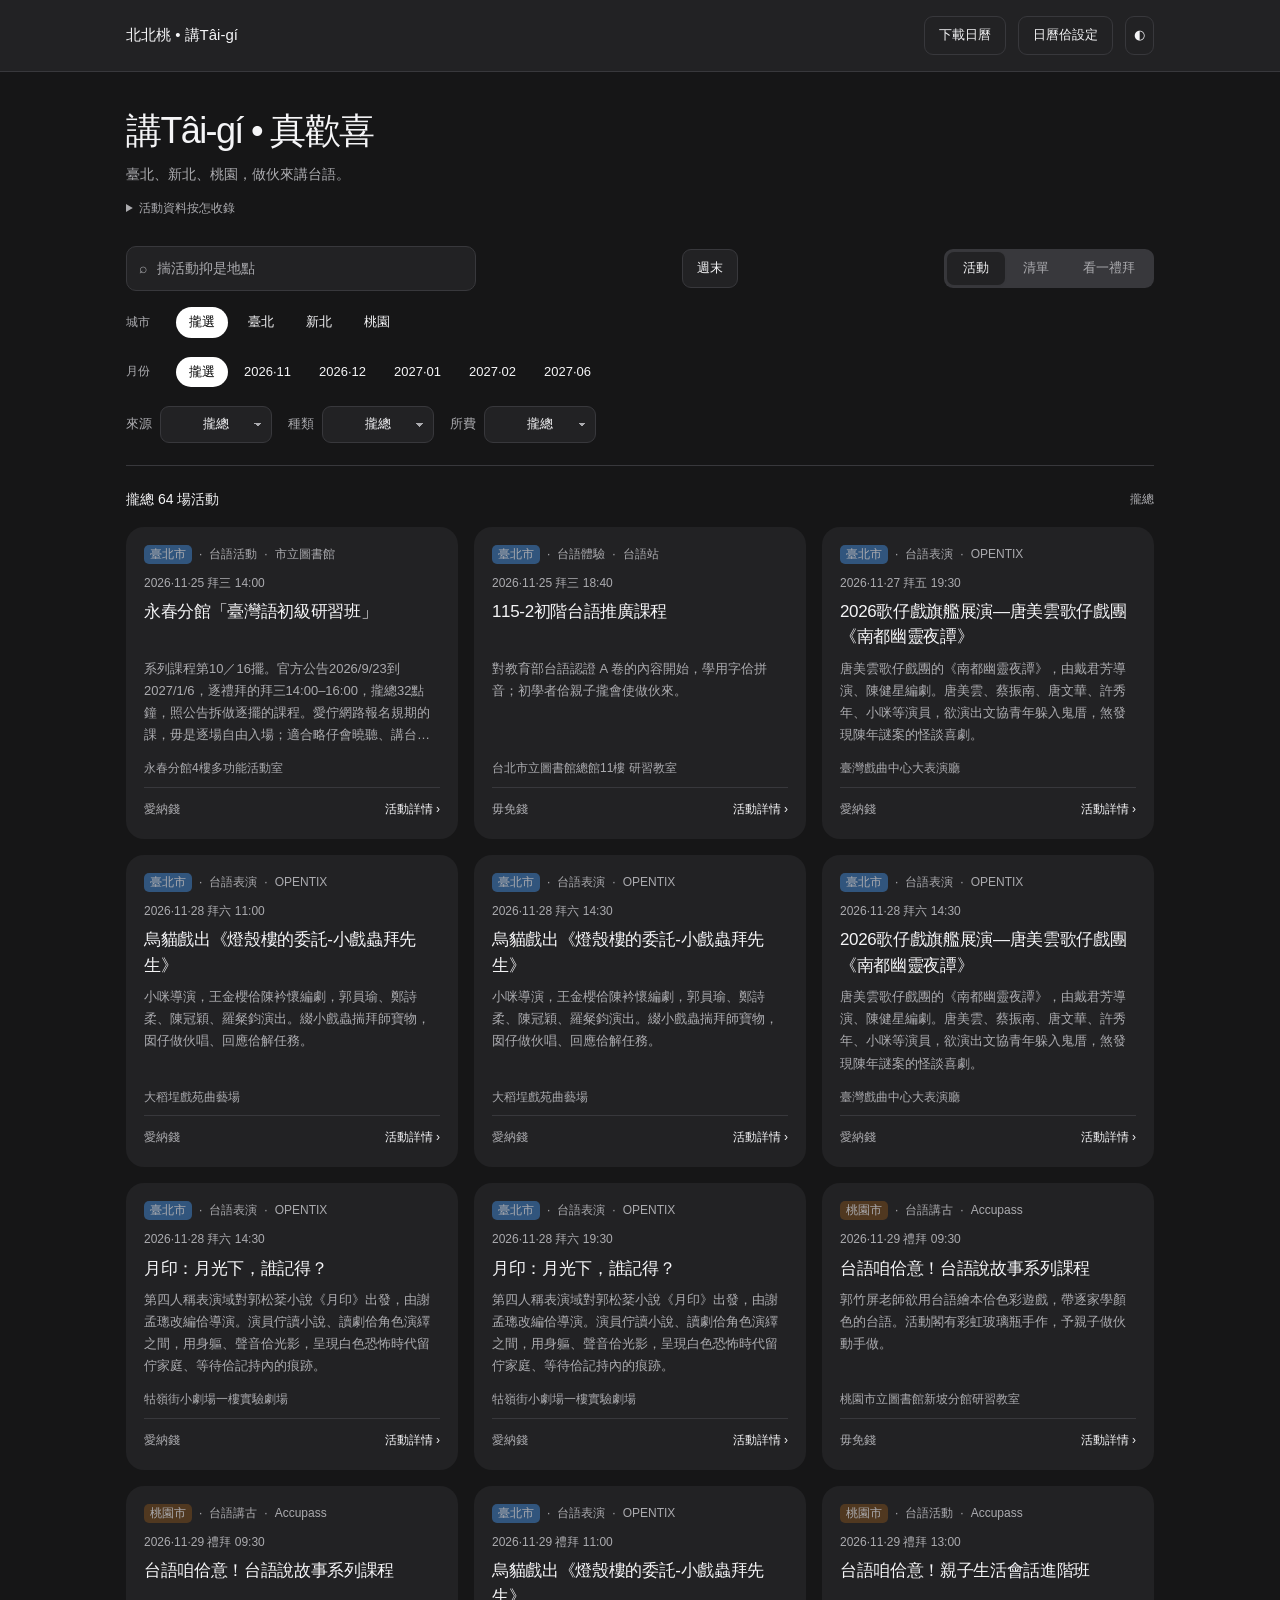
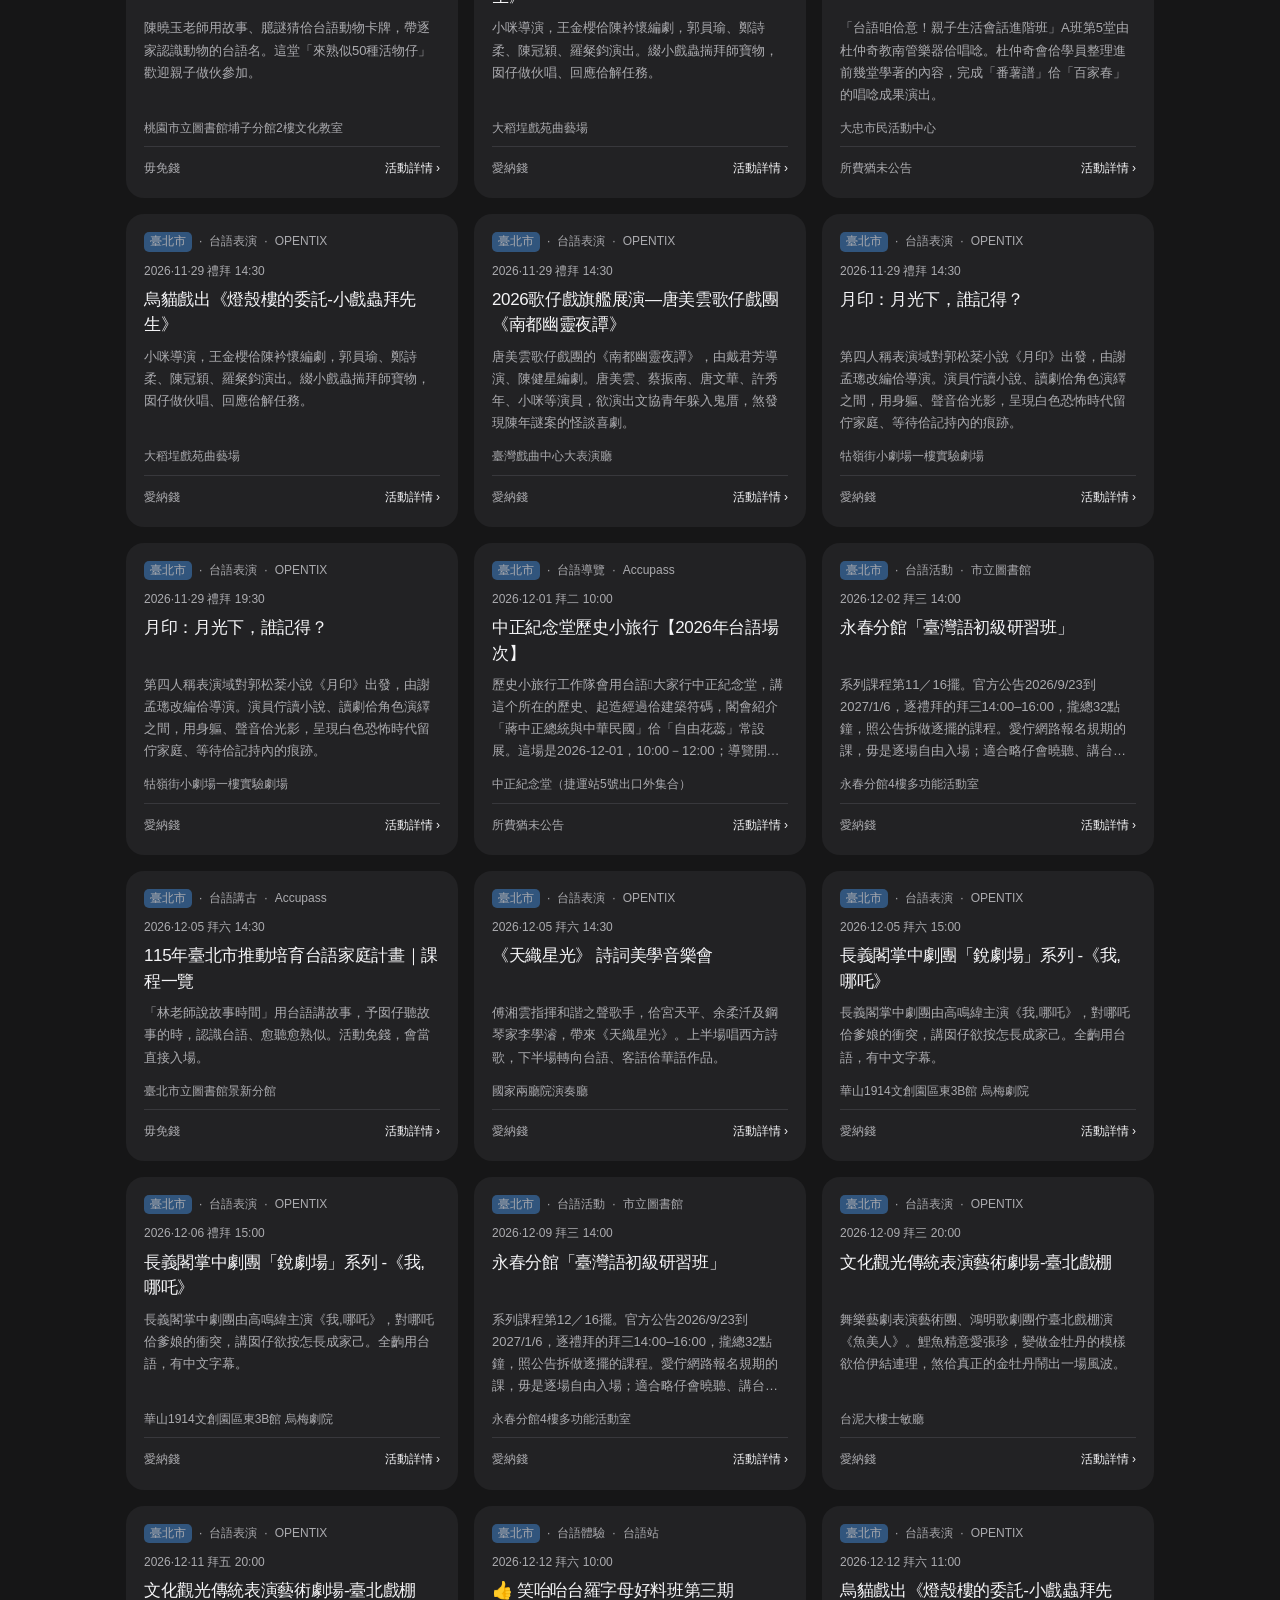
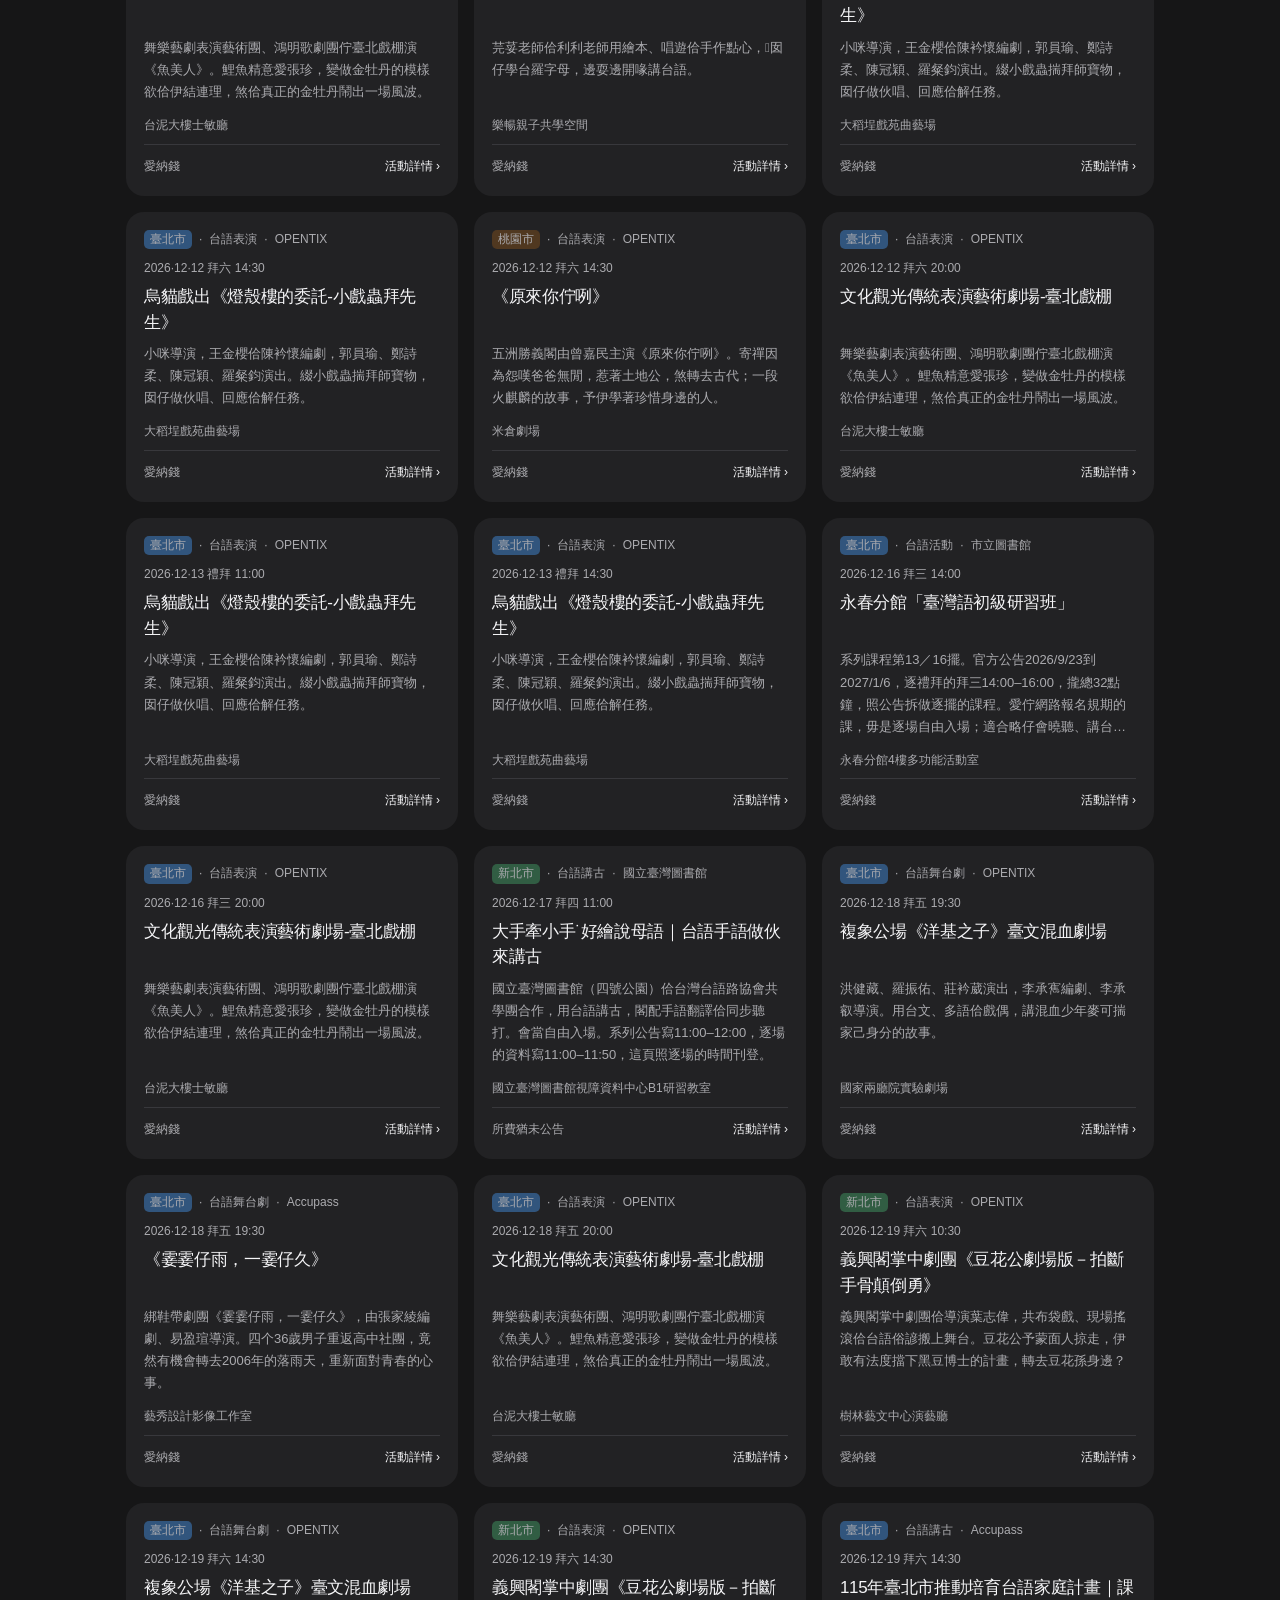
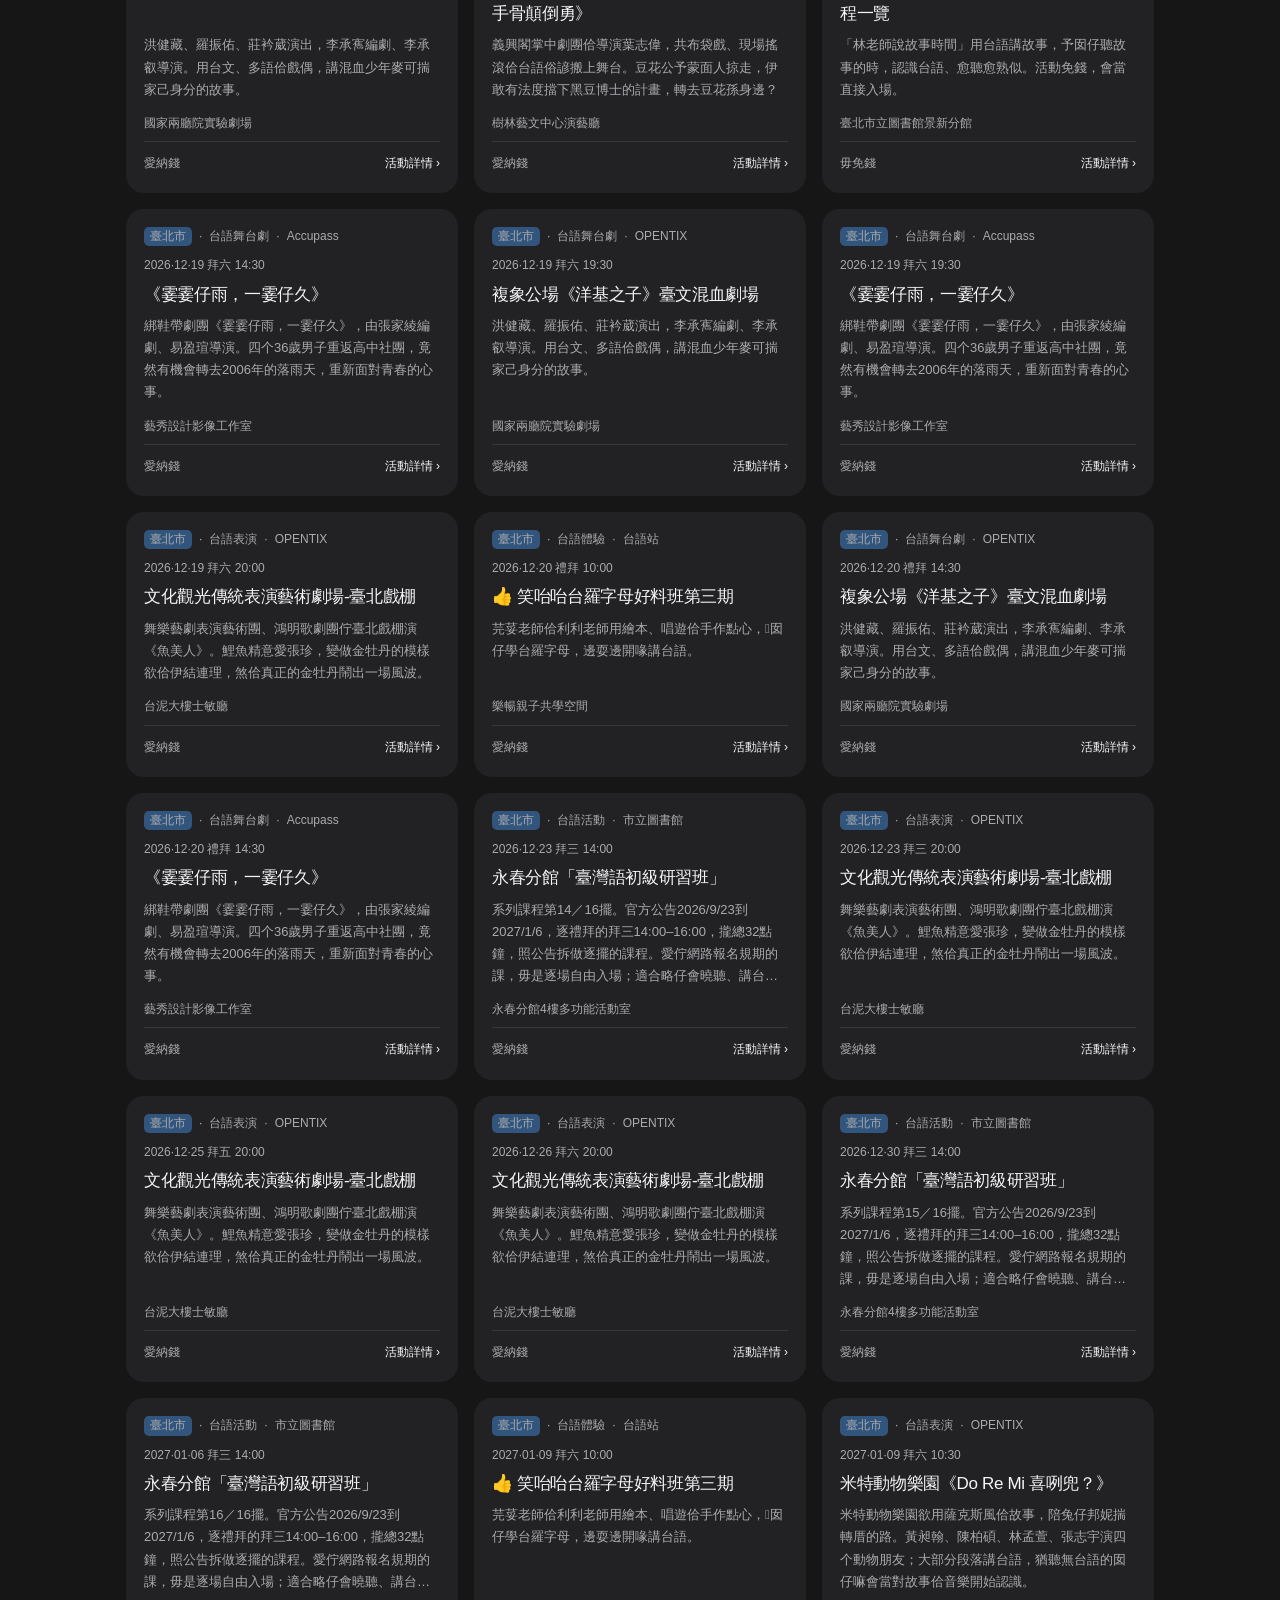
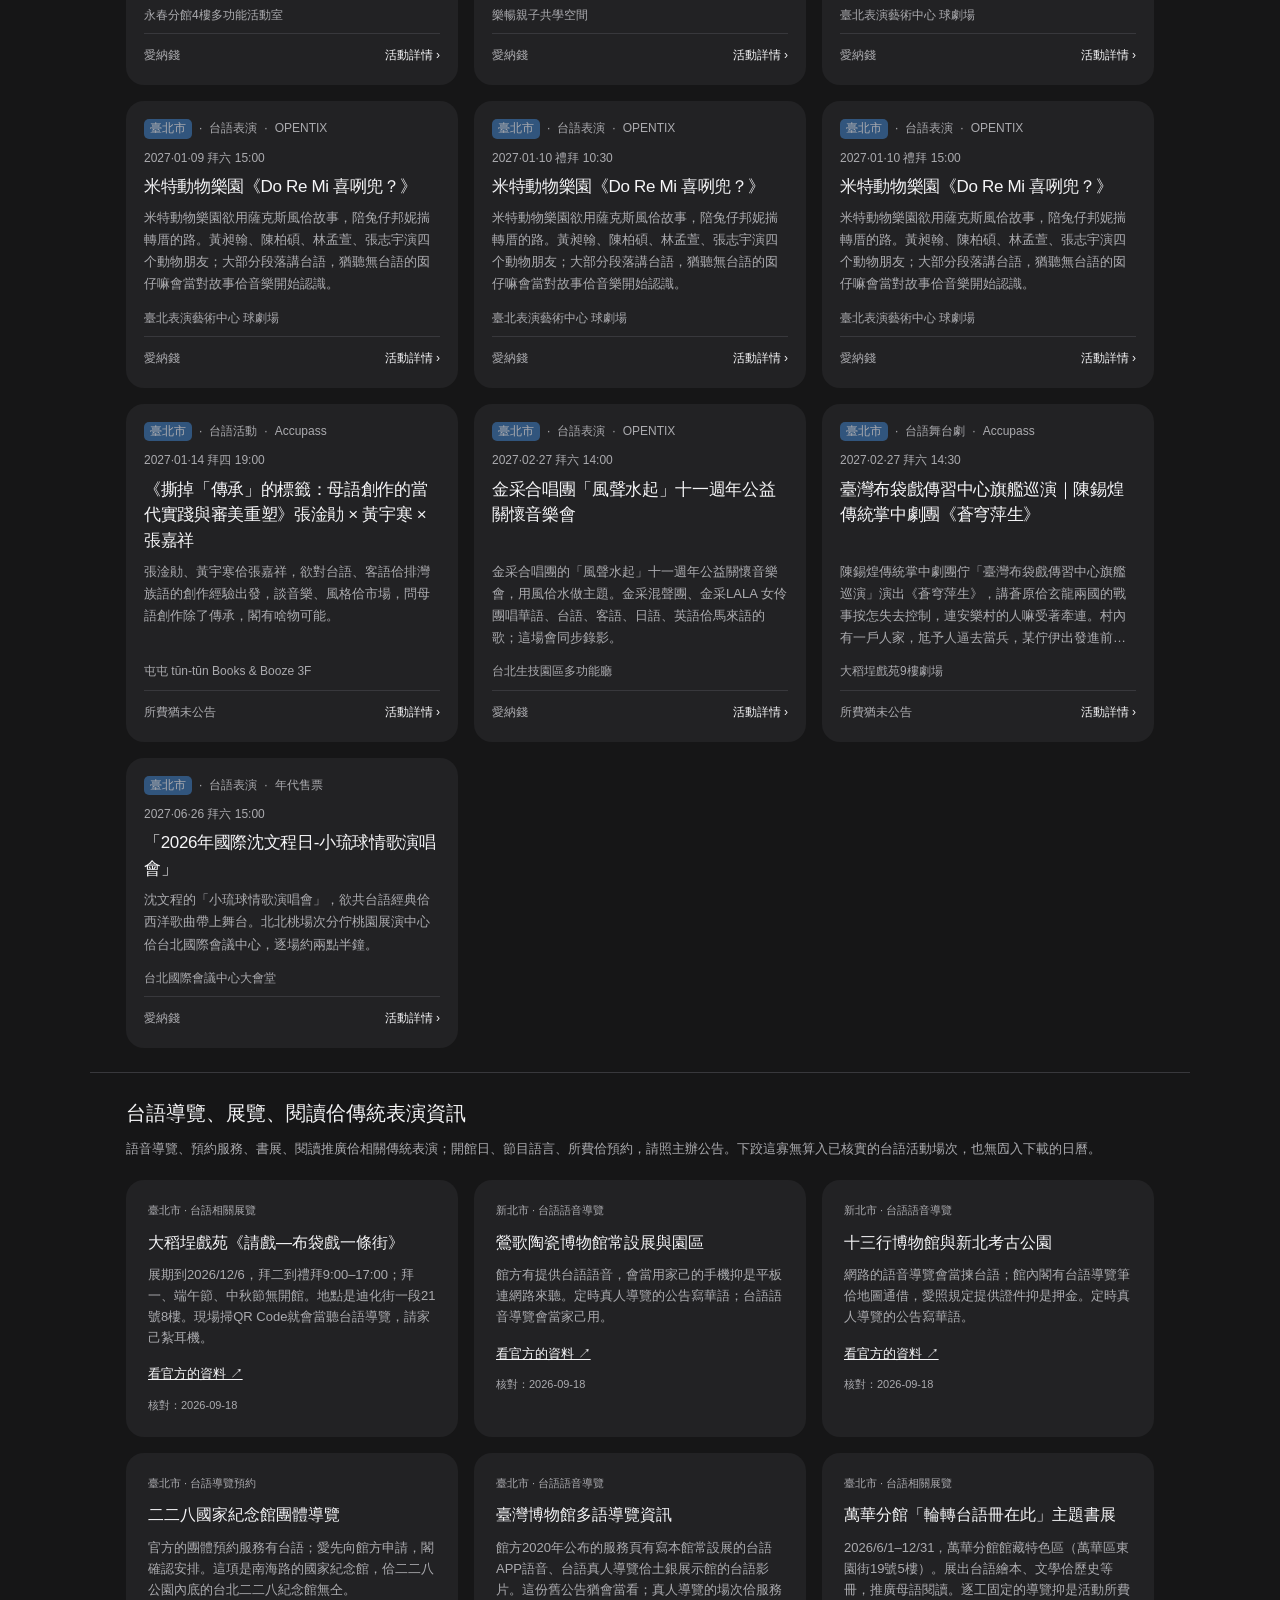
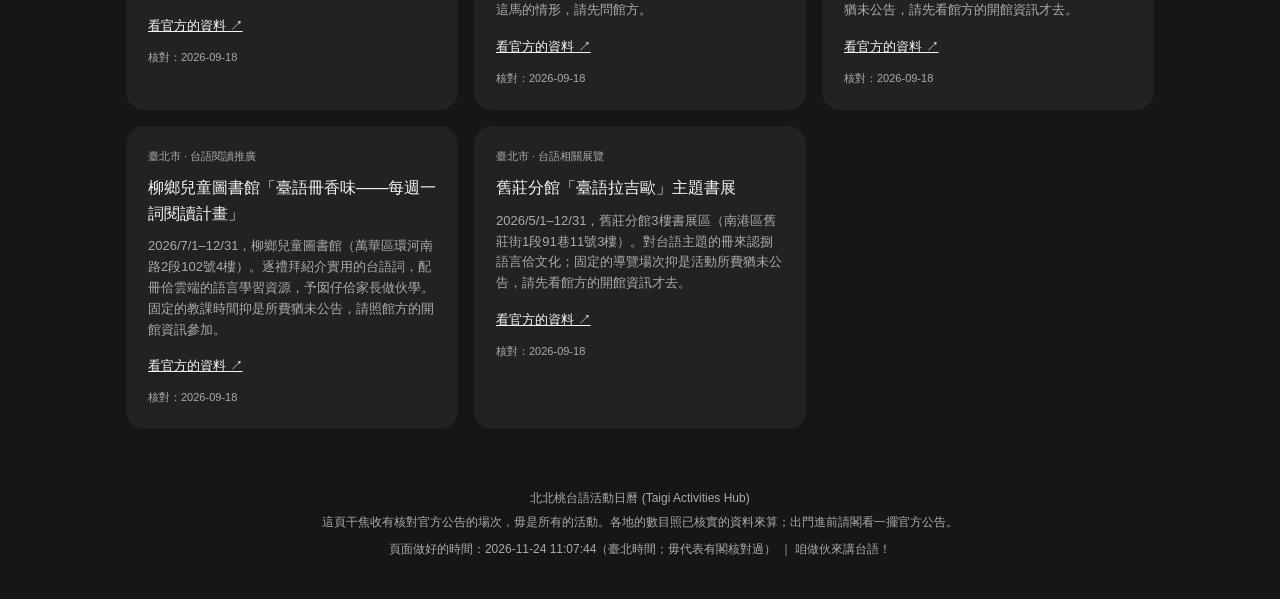
==== commit 35492422: "Apply reviewed copy and expire ended sessions [skip ci]" ====
--- a/index.html
+++ b/index.html
@@ -371,7 +371,7 @@
         這頁干焦收有核對官方公告的場次，毋是所有的活動。各地的數目照已核實的資料來算；出門進前請閣看一擺官方公告。
       </p>
       <p style="margin-top: 0.4rem; font-size: 0.75rem; color: var(--text-light);">
-        頁面做好的時間：2026-11-23 06:15:44（臺北時間；毋代表有閣核對過） ｜ 咱做伙來講台語！
+        頁面做好的時間：2026-11-24 11:07:44（臺北時間；毋代表有閣核對過） ｜ 咱做伙來講台語！
       </p>
     </div>
   </footer>
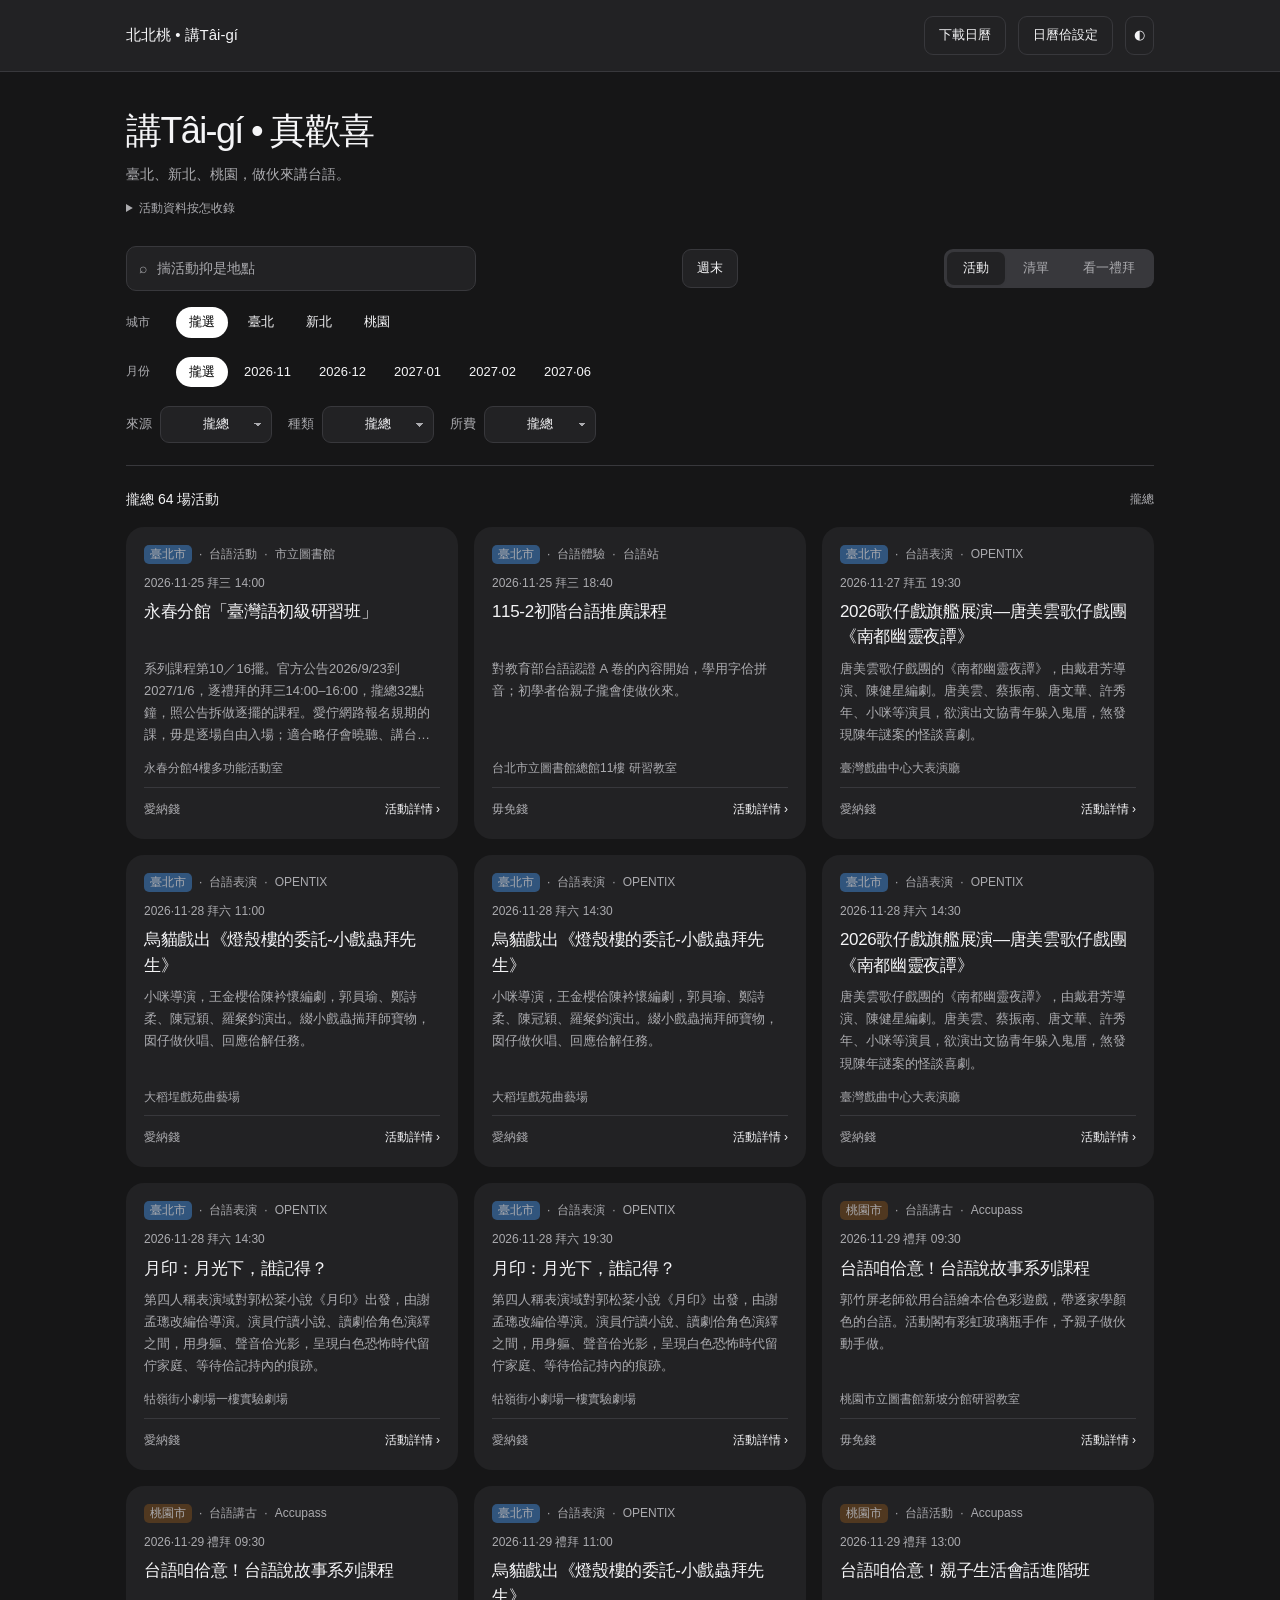
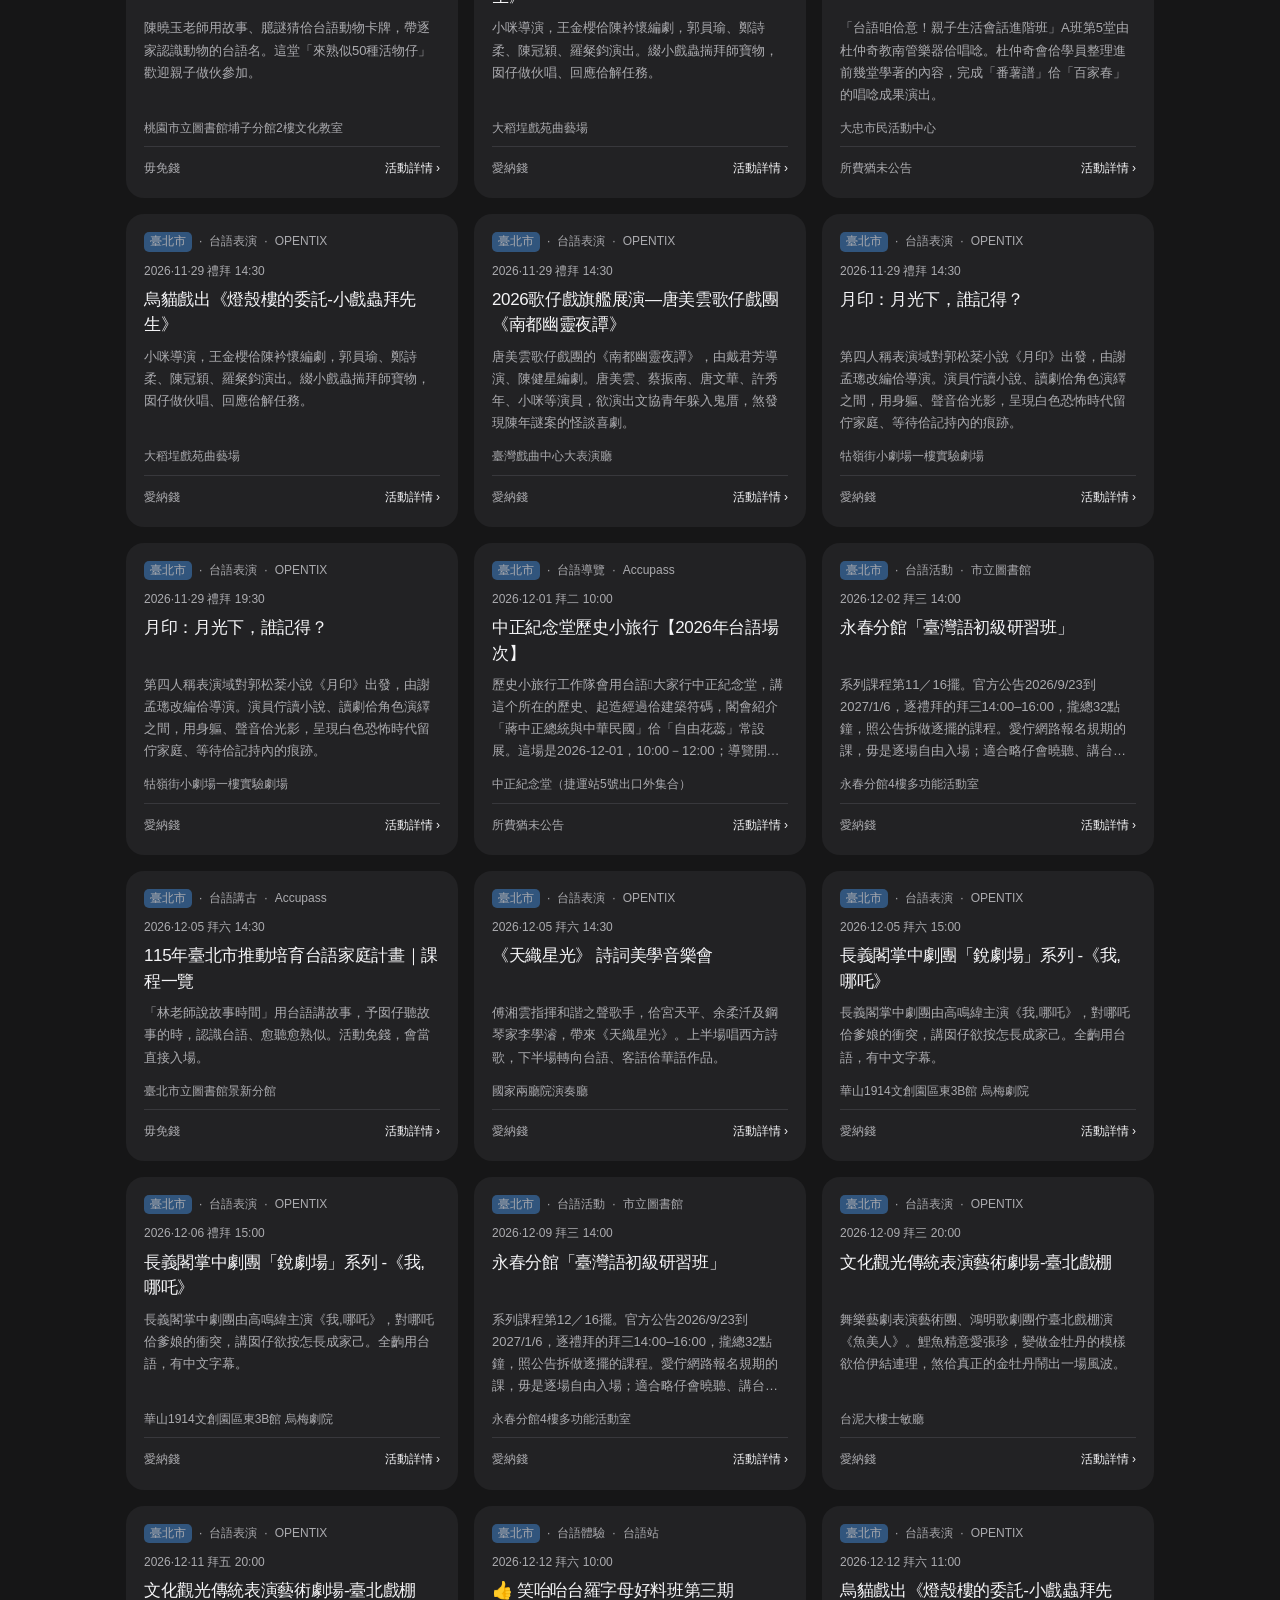
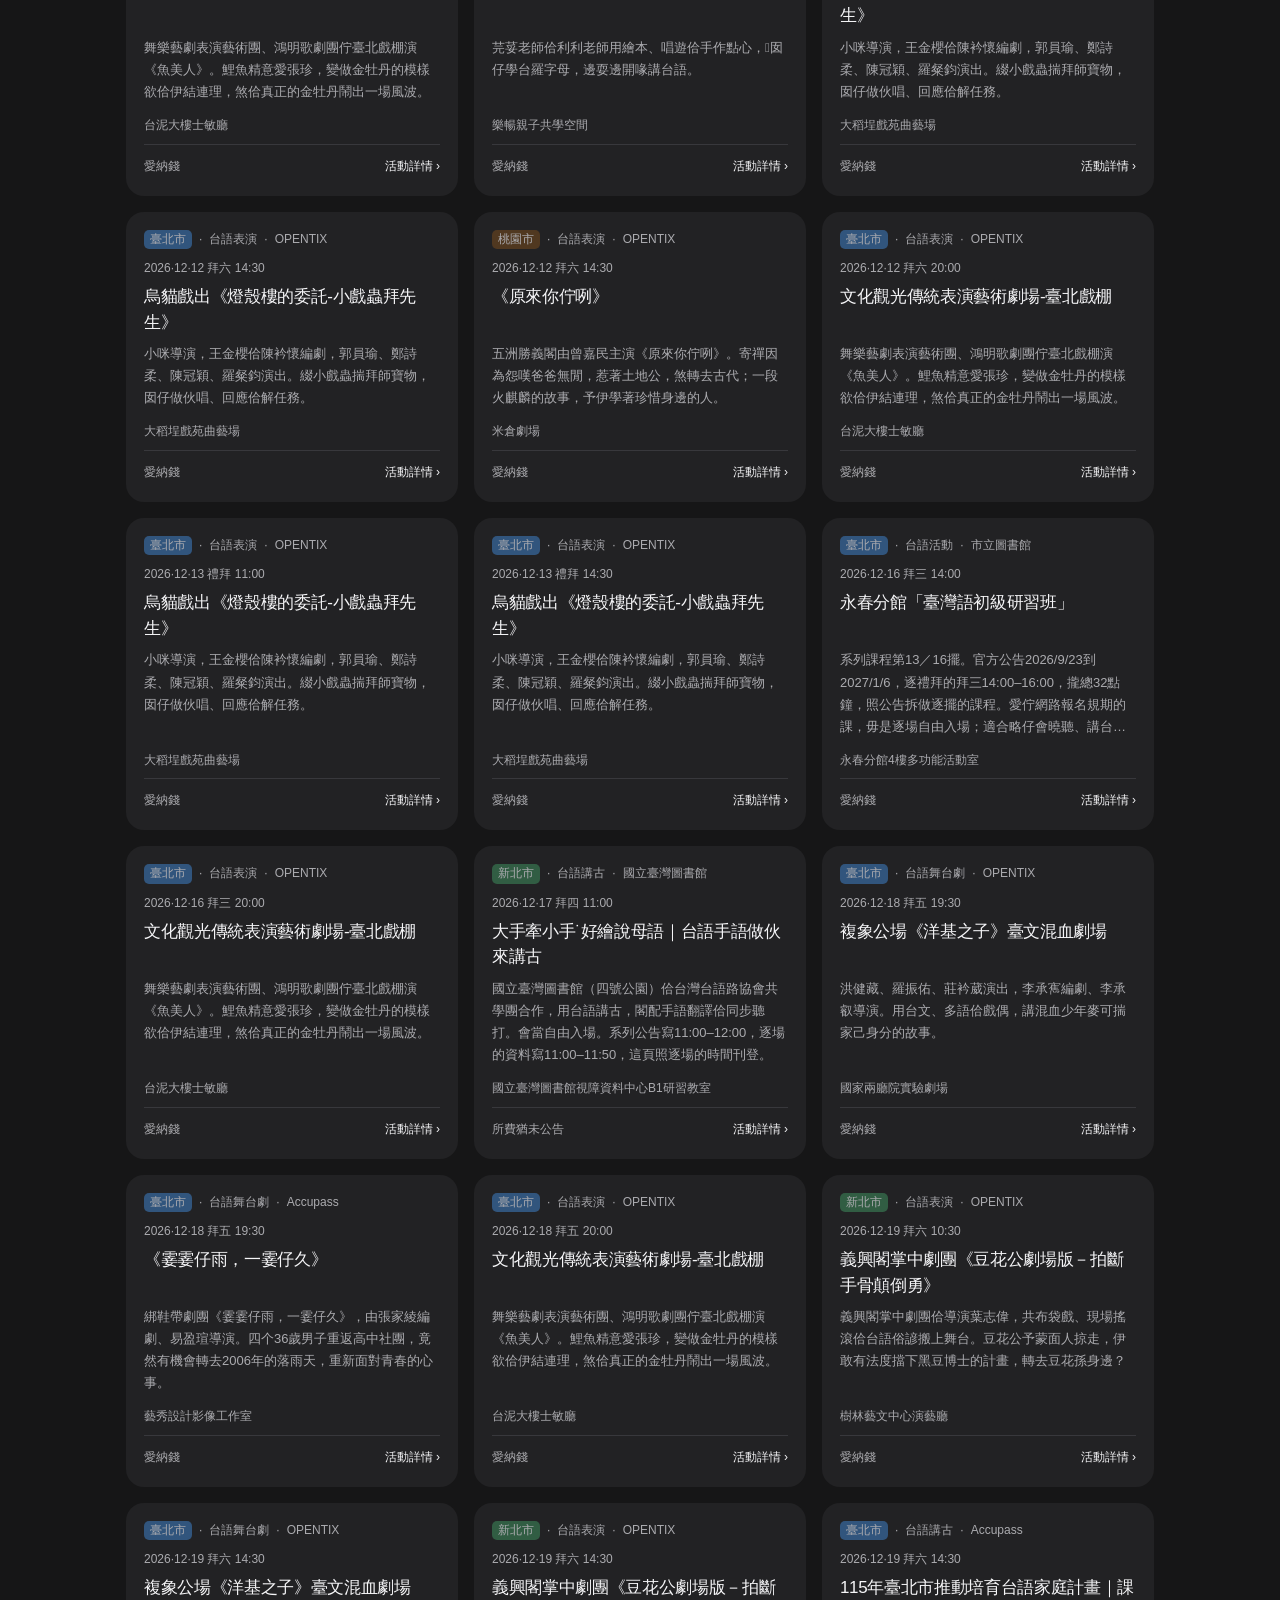
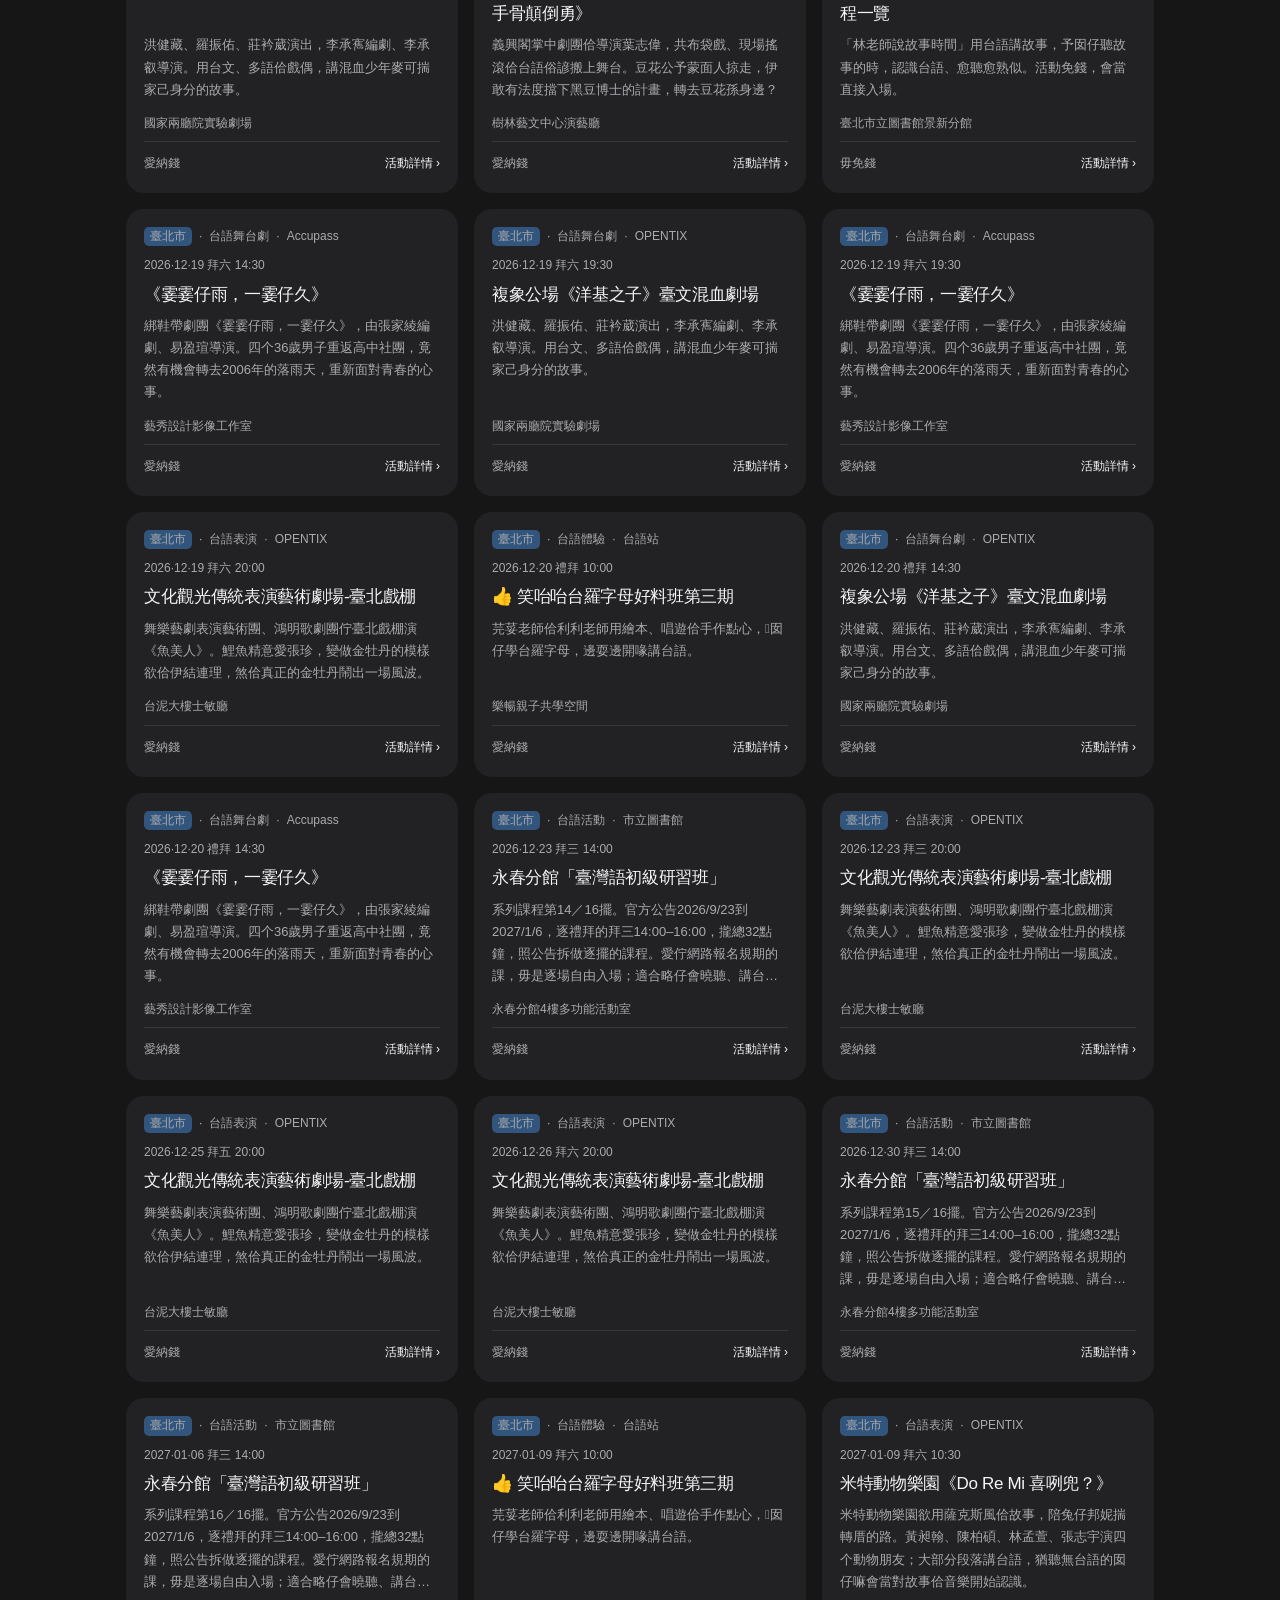
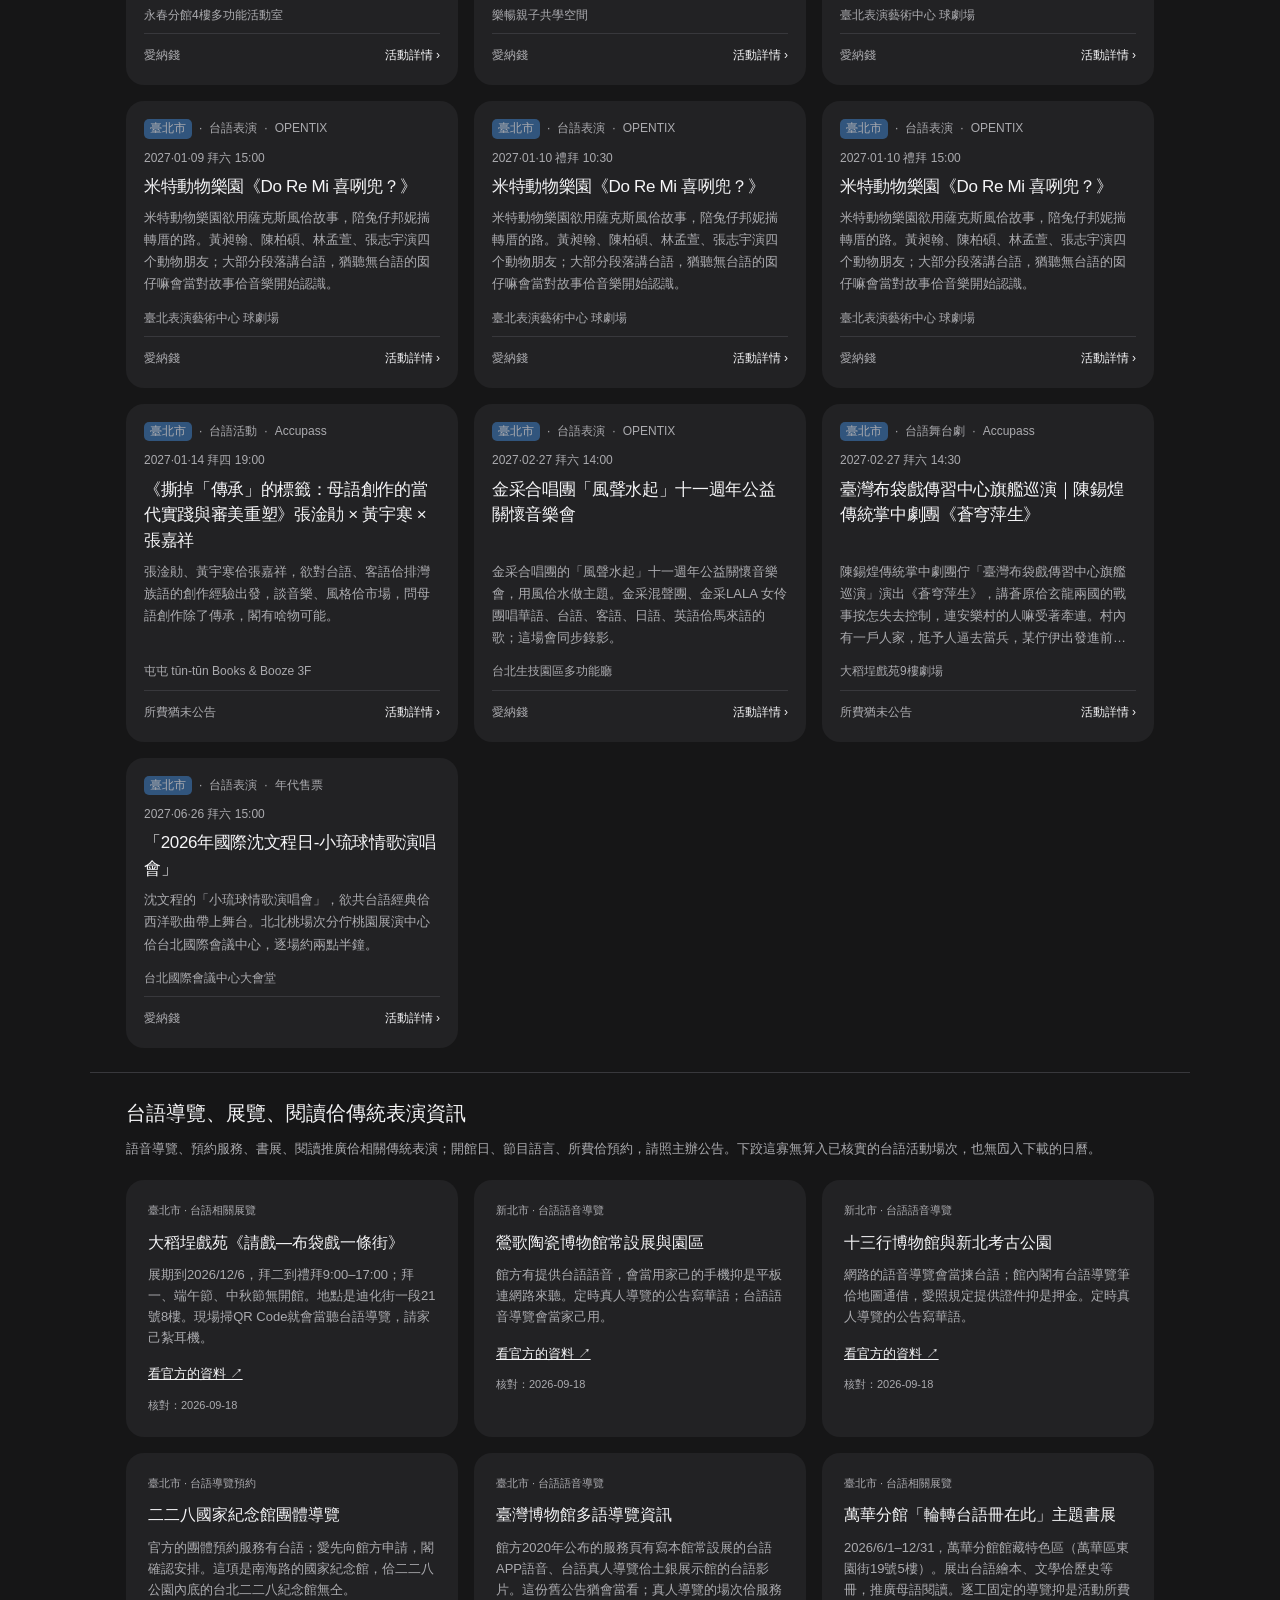
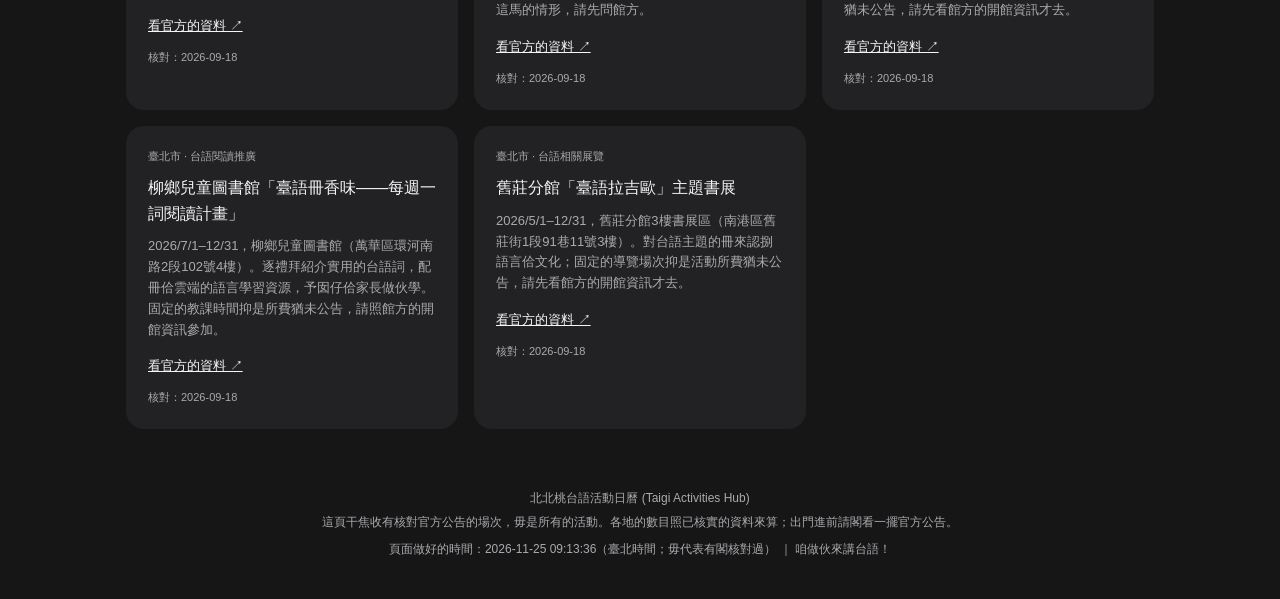
==== commit cd7ae0e2: "Apply reviewed copy and expire ended sessions [skip ci]" ====
--- a/index.html
+++ b/index.html
@@ -371,7 +371,7 @@
         這頁干焦收有核對官方公告的場次，毋是所有的活動。各地的數目照已核實的資料來算；出門進前請閣看一擺官方公告。
       </p>
       <p style="margin-top: 0.4rem; font-size: 0.75rem; color: var(--text-light);">
-        頁面做好的時間：2026-11-24 11:07:44（臺北時間；毋代表有閣核對過） ｜ 咱做伙來講台語！
+        頁面做好的時間：2026-11-25 09:13:36（臺北時間；毋代表有閣核對過） ｜ 咱做伙來講台語！
       </p>
     </div>
   </footer>
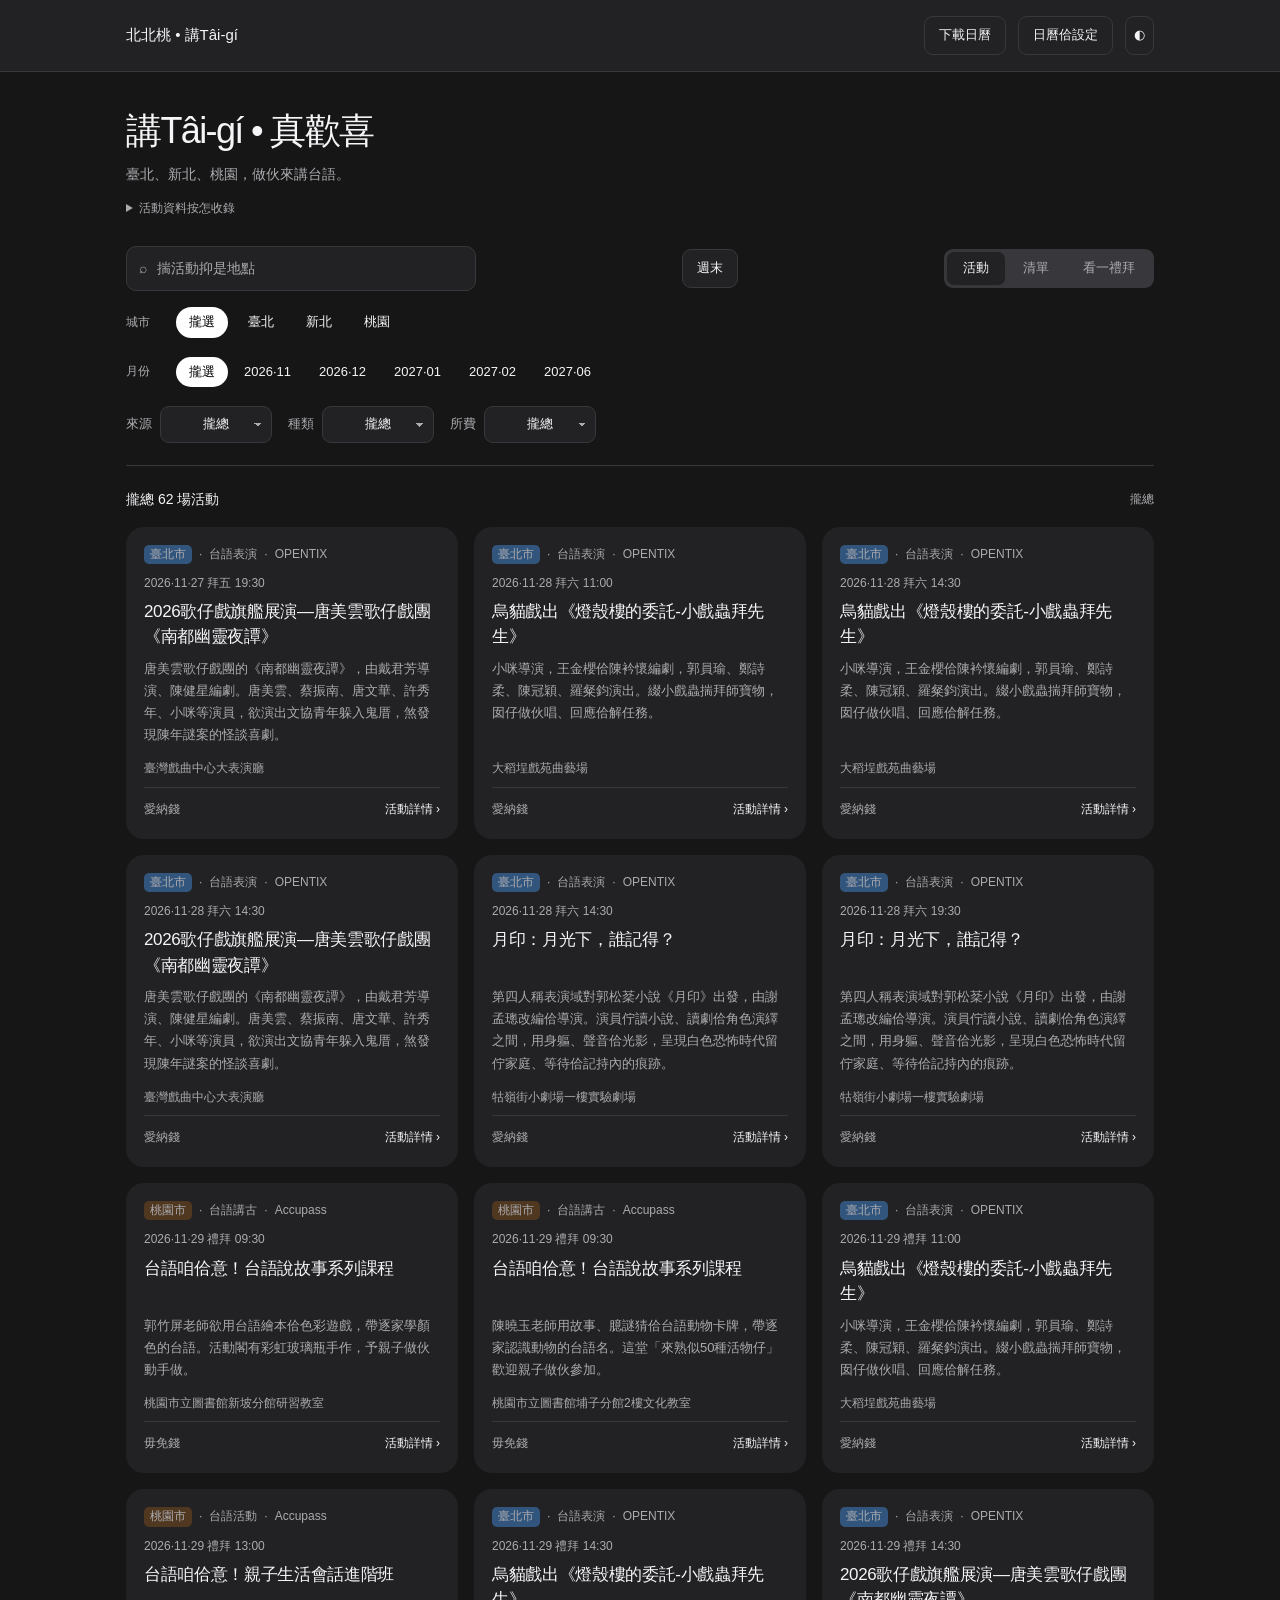
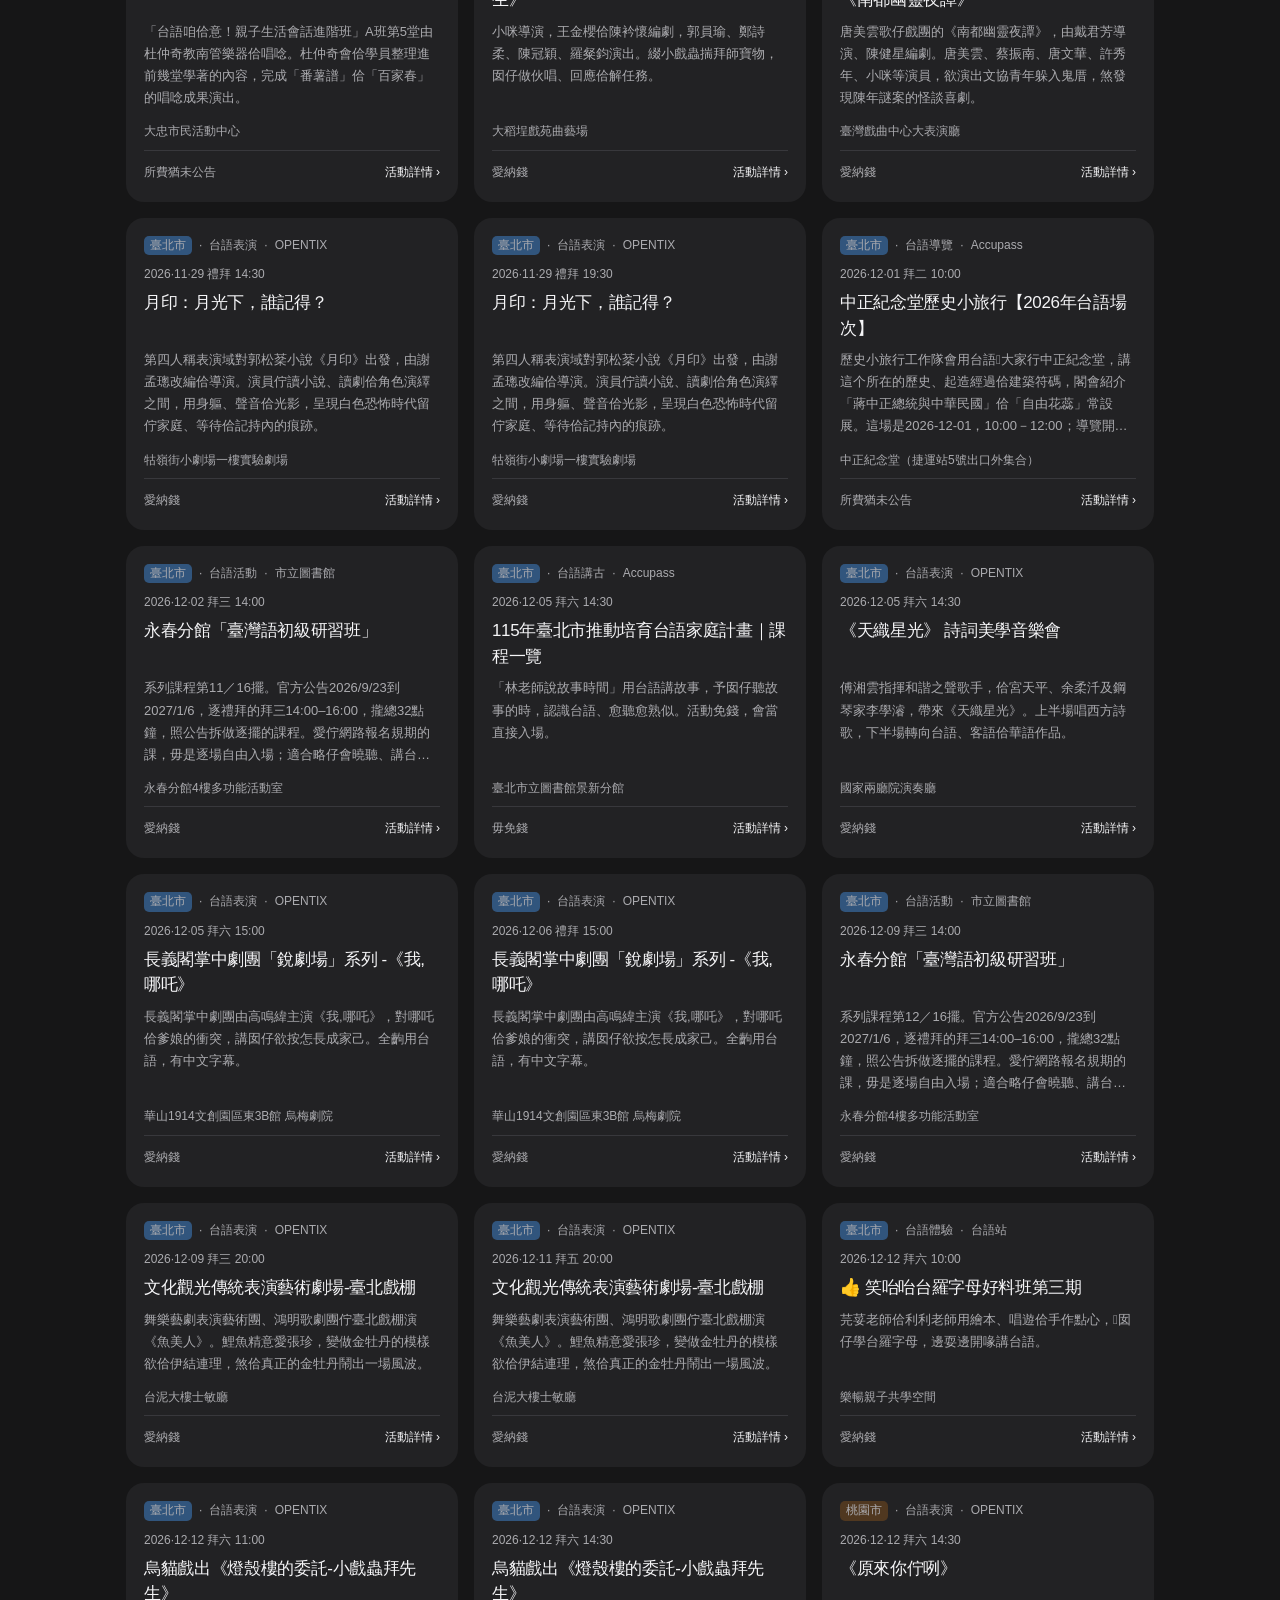
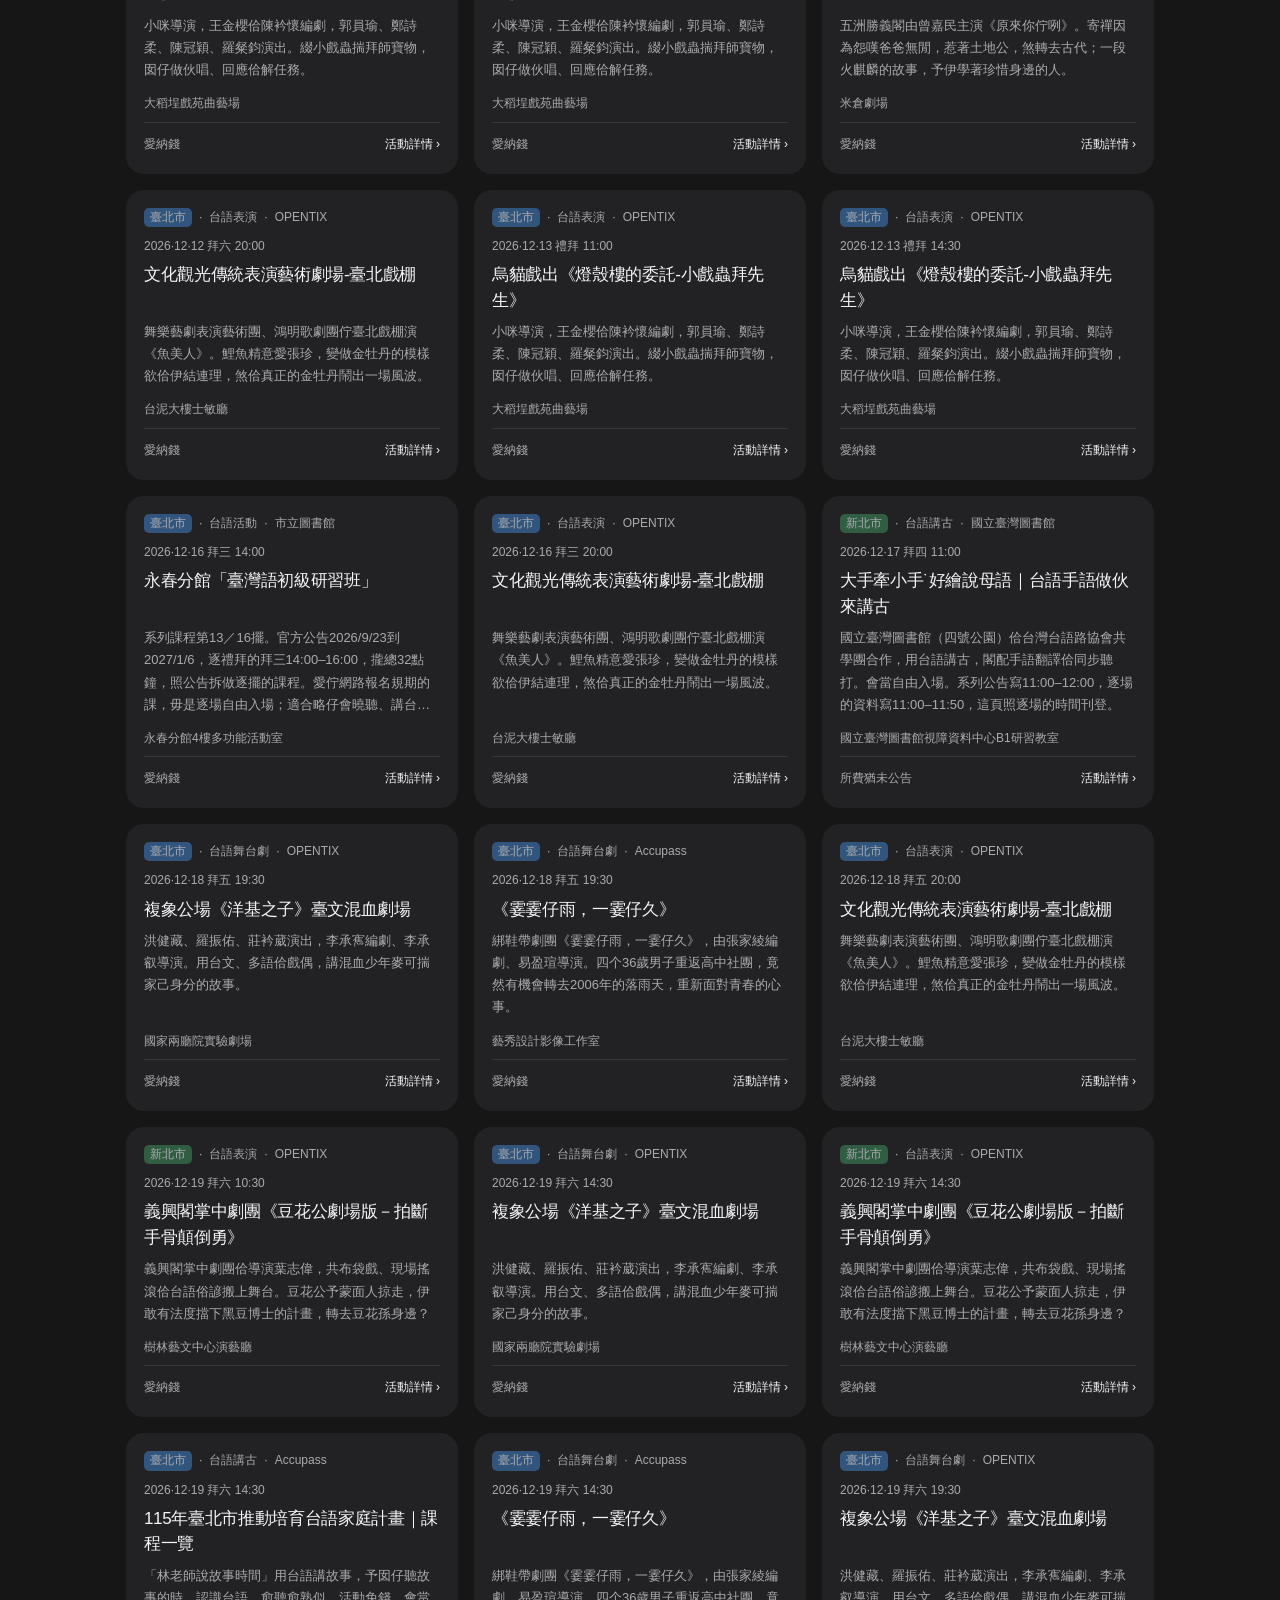
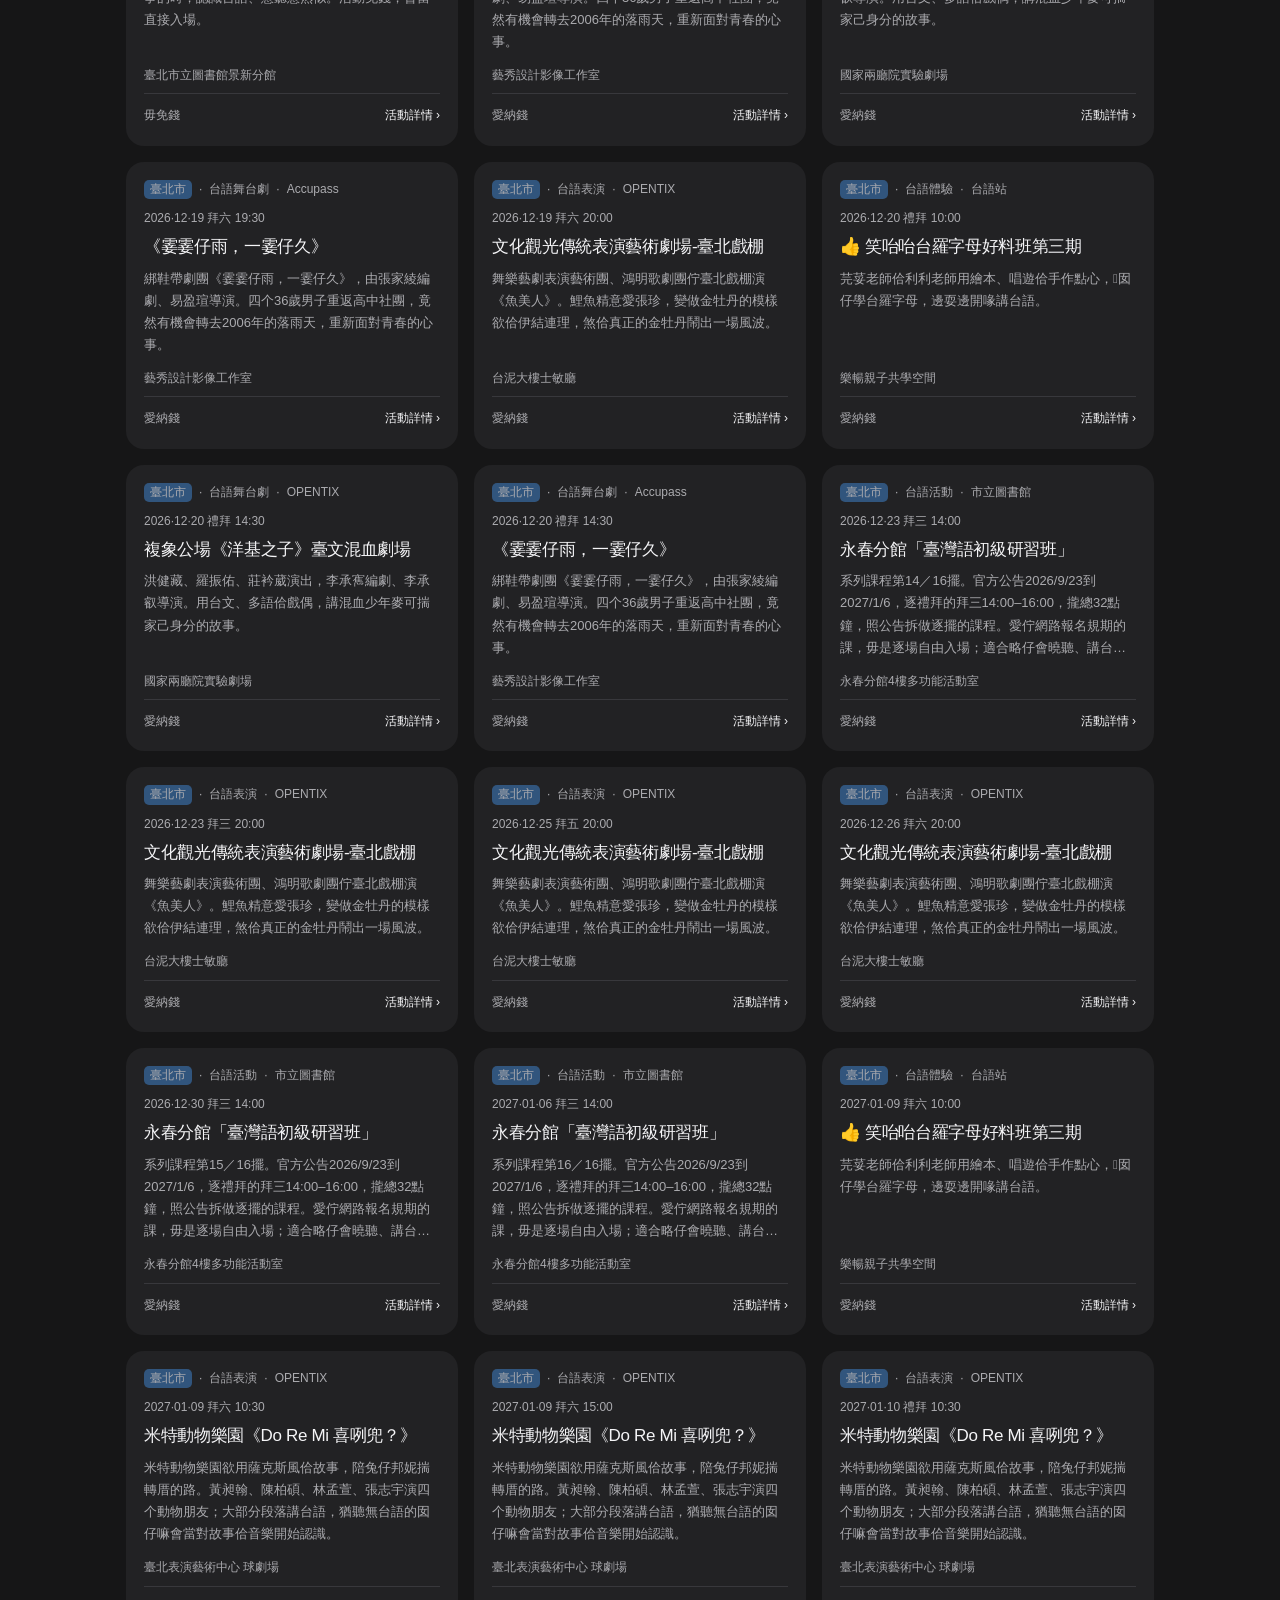
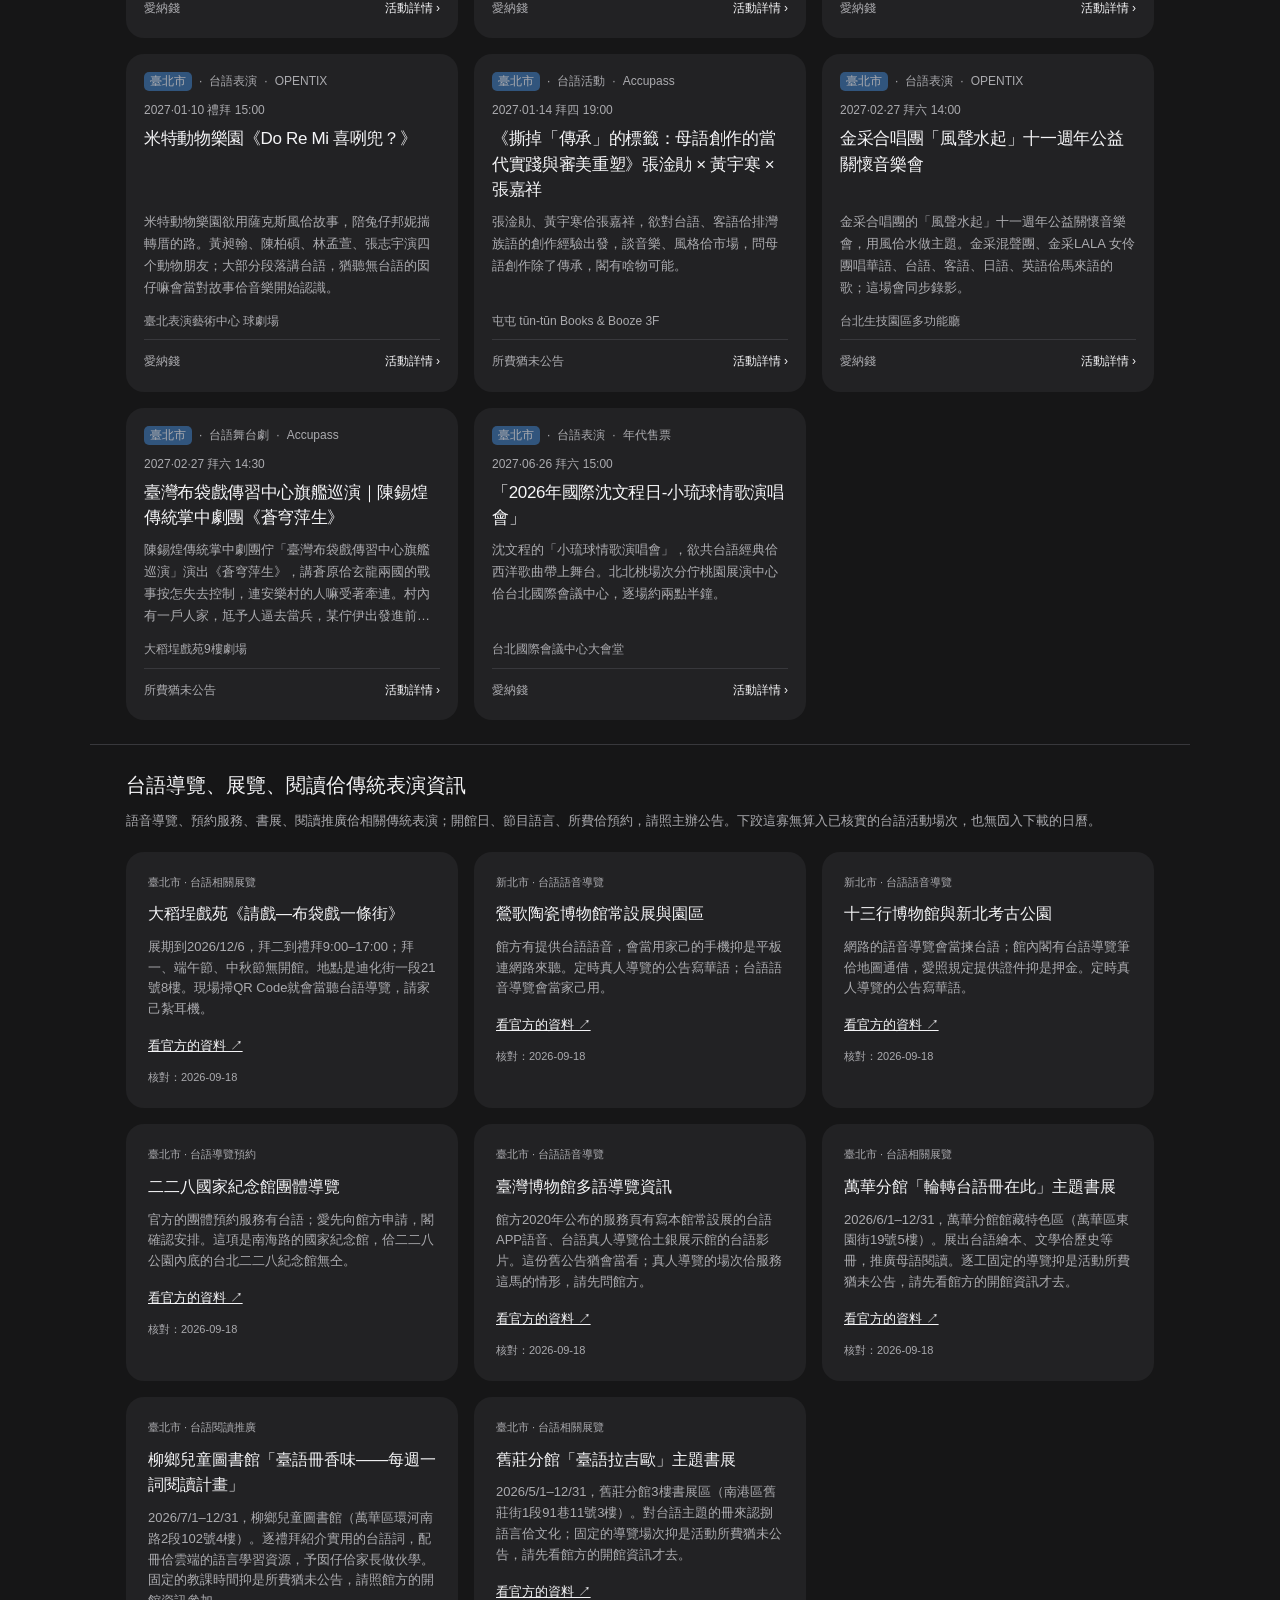
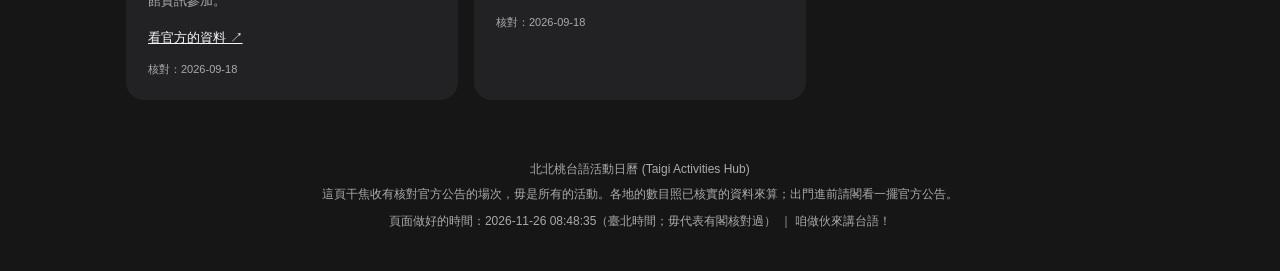
==== commit 8253e8bf: "Apply reviewed copy and expire ended sessions [skip ci]" ====
--- a/index.html
+++ b/index.html
@@ -209,7 +209,7 @@
       <div class="month-filter" role="group" aria-label="揀月份"><span class="month-filter-label">月份</span><div class="month-options" id="monthFilterOptions"></div></div>
       <button class="mobile-filter-button" id="mobileFilterButton" onclick="openFilterModal()" aria-haspopup="dialog" aria-controls="filterModal">來源・種類・所費 <span id="mobileFilterCount"></span><span aria-hidden="true">☷</span></button>
       <div class="select-filters" id="advancedFilters">
-        <label for="sourceFilter">來源 <select id="sourceFilter" data-filter-select="platform" onchange="setPlatformFilter(this.value)"><option value="all">攏總</option><option value="Accupass 活動通">Accupass 活動通（12）</option><option value="OPENTIX 兩廳院">OPENTIX 兩廳院（39）</option><option value="北北桃市立圖書館">北北桃市立圖書館（7）</option><option value="台語站">台語站（4）</option><option value="國立臺灣圖書館">國立臺灣圖書館（1）</option><option value="年代售票">年代售票（1）</option></select></label>
+        <label for="sourceFilter">來源 <select id="sourceFilter" data-filter-select="platform" onchange="setPlatformFilter(this.value)"><option value="all">攏總</option><option value="Accupass 活動通">Accupass 活動通（12）</option><option value="OPENTIX 兩廳院">OPENTIX 兩廳院（39）</option><option value="北北桃市立圖書館">北北桃市立圖書館（6）</option><option value="台語站">台語站（3）</option><option value="國立臺灣圖書館">國立臺灣圖書館（1）</option><option value="年代售票">年代售票（1）</option></select></label>
         <label for="categoryFilter">種類 <select id="categoryFilter" data-filter-select="category" onchange="setCategoryFilter(this.value)"><option value="all">攏總</option><option value="台語舞台劇">舞台劇</option><option value="台語表演">表演</option><option value="台語故事">講古</option><option value="台語繪本">繪本</option><option value="台語體驗">體驗</option><option value="台語導覽">導覽</option><option value="台語活動">其他活動</option></select></label>
         <label for="priceFilter">所費 <select id="priceFilter" data-filter-select="price" onchange="setPriceFilter(this.value)"><option value="all">攏總</option><option value="free">毋免錢</option><option value="paid">愛納錢</option></select></label>
       </div>
@@ -371,7 +371,7 @@
         這頁干焦收有核對官方公告的場次，毋是所有的活動。各地的數目照已核實的資料來算；出門進前請閣看一擺官方公告。
       </p>
       <p style="margin-top: 0.4rem; font-size: 0.75rem; color: var(--text-light);">
-        頁面做好的時間：2026-11-25 09:13:36（臺北時間；毋代表有閣核對過） ｜ 咱做伙來講台語！
+        頁面做好的時間：2026-11-26 08:48:35（臺北時間；毋代表有閣核對過） ｜ 咱做伙來講台語！
       </p>
     </div>
   </footer>
@@ -379,76 +379,6 @@
   <!-- EMBEDDED ACTIVITIES DATA -->
   <script>
     const ACTIVITIES_DATA = [
-  {
-    "id": "tpml_yongchun_20261125",
-    "title": "永春分館「臺灣語初級研習班」",
-    "description": "系列課程第10／16次。官方公告2026/9/23至2027/1/6每週三14:00–16:00，共32小時，依公告週期拆列。須線上報名整期課程，非單場自由入場；對象為略具臺語聽說能力的民眾。講義影印費自付，課程異動請以館方公告為準。",
-    "city": "臺北市",
-    "district": "信義區",
-    "category": "台語活動",
-    "start_time": "2026-11-25T14:00:00+08:00",
-    "end_time": "2026-11-25T16:00:00+08:00",
-    "venue": "永春分館4樓多功能活動室",
-    "address": "臺北市信義區松山路294號4樓",
-    "organizer": "臺北市立圖書館永春分館",
-    "source_platform": "北北桃市立圖書館",
-    "source_url": "https://reading.tpml.gov.taipei/News_Content.aspx?n=AF0E43EB498C9E89&sms=9D72E82EC16F3E64&s=D3DFA71B03975717",
-    "registration_url": "",
-    "cover_image": "",
-    "price_info": "免學費；學員須自付講義影印費，金額未公告",
-    "is_free": false,
-    "tags": [
-      "臺語研習",
-      "系列課程",
-      "需報名"
-    ],
-    "raw_metadata": {
-      "verified_at": "2026-09-18T21:36:26+08:00",
-      "source_title": "永春分館「臺灣語初級研習班」"
-    },
-    "description_taigi": "系列課程第10／16擺。官方公告2026/9/23到2027/1/6，逐禮拜的拜三14:00–16:00，攏總32點鐘，照公告拆做逐擺的課程。愛佇網路報名規期的課，毋是逐場自由入場；適合略仔會曉聽、講台語的人。講義影印費愛家己出，課程若有變動，請照館方公告。",
-    "summary_taigi": "系列課程第10／16擺。官方公告2026/9/23到2027/1/6，逐禮拜的拜三14:00–16:00，攏總32點鐘，照公告拆做逐擺的課程。愛佇網路報名規期的課，毋是逐場自由入場；適合略仔會曉聽、講台語的人。講義影印費愛家己出，課程若有變動，請照館方公告。",
-    "price_info_taigi": "毋免學費；講義影印費愛家己出，金額猶未公告",
-    "title_taigi": "永春分館「臺灣語初級研習班」",
-    "gcal_url": "https://calendar.google.com/calendar/render?action=TEMPLATE&text=%E6%B0%B8%E6%98%A5%E5%88%86%E9%A4%A8%E3%80%8C%E8%87%BA%E7%81%A3%E8%AA%9E%E5%88%9D%E7%B4%9A%E7%A0%94%E7%BF%92%E7%8F%AD%E3%80%8D&dates=20261125T060000Z%2F20261125T080000Z&ctz=Asia%2FTaipei&details=%E7%B3%BB%E5%88%97%E8%AA%B2%E7%A8%8B%E7%AC%AC10%EF%BC%8F16%E6%AC%A1%E3%80%82%E5%AE%98%E6%96%B9%E5%85%AC%E5%91%8A2026%2F9%2F23%E8%87%B32027%2F1%2F6%E6%AF%8F%E9%80%B1%E4%B8%8914%3A00%E2%80%9316%3A00%EF%BC%8C%E5%85%B132%E5%B0%8F%E6%99%82%EF%BC%8C%E4%BE%9D%E5%85%AC%E5%91%8A%E9%80%B1%E6%9C%9F%E6%8B%86%E5%88%97%E3%80%82%E9%A0%88%E7%B7%9A%E4%B8%8A%E5%A0%B1%E5%90%8D%E6%95%B4%E6%9C%9F%E8%AA%B2%E7%A8%8B%EF%BC%8C%E9%9D%9E%E5%96%AE%E5%A0%B4%E8%87%AA%E7%94%B1%E5%85%A5%E5%A0%B4%EF%BC%9B%E5%B0%8D%E8%B1%A1%E7%82%BA%E7%95%A5%E5%85%B7%E8%87%BA%E8%AA%9E%E8%81%BD%E8%AA%AA%E8%83%BD%E5%8A%9B%E7%9A%84%E6%B0%91%E7%9C%BE%E3%80%82%E8%AC%9B%E7%BE%A9%E5%BD%B1%E5%8D%B0%E8%B2%BB%E8%87%AA%E4%BB%98%EF%BC%8C%E8%AA%B2%E7%A8%8B%E7%95%B0%E5%8B%95%E8%AB%8B%E4%BB%A5%E9%A4%A8%E6%96%B9%E5%85%AC%E5%91%8A%E7%82%BA%E6%BA%96%E3%80%82%0A%E5%85%8D%E5%AD%B8%E8%B2%BB%EF%BC%9B%E5%AD%B8%E5%93%A1%E9%A0%88%E8%87%AA%E4%BB%98%E8%AC%9B%E7%BE%A9%E5%BD%B1%E5%8D%B0%E8%B2%BB%EF%BC%8C%E9%87%91%E9%A1%8D%E6%9C%AA%E5%85%AC%E5%91%8A%0Ahttps%3A%2F%2Freading.tpml.gov.taipei%2FNews_Content.aspx%3Fn%3DAF0E43EB498C9E89%26sms%3D9D72E82EC16F3E64%26s%3DD3DFA71B03975717&location=%E6%B0%B8%E6%98%A5%E5%88%86%E9%A4%A84%E6%A8%93%E5%A4%9A%E5%8A%9F%E8%83%BD%E6%B4%BB%E5%8B%95%E5%AE%A4+%E8%87%BA%E5%8C%97%E5%B8%82%E4%BF%A1%E7%BE%A9%E5%8D%80%E6%9D%BE%E5%B1%B1%E8%B7%AF294%E8%99%9F4%E6%A8%93",
-    "ics_event": "BEGIN:VEVENT\r\nUID:tpml_yongchun_20261125@taigiactivities.tw\r\nDTSTAMP:20260918T133626Z\r\nDTSTART:20261125T060000Z\r\nDTEND:20261125T080000Z\r\nSUMMARY:永春分館「臺灣語初級研習班」\r\nDESCRIPTION:系列課程第10／16次。官方公告2026/9/23至2027/1/6每\r\n 週三14:00–16:00，共32小時，依公告週期拆列。須線上報\r\n 名整期課程，非單場自由入場；對象為略具臺語聽說能\r\n 力的民眾。講義影印費自付，課程異動請以館方公告為\r\n 準。\\n免學費；學員須自付講義影印費，金額未公告\\nhttp\r\n s://reading.tpml.gov.taipei/News_Content.aspx?n=AF0E43EB498C9E89&sms=9D72E\r\n 82EC16F3E64&s=D3DFA71B03975717\r\nLOCATION:永春分館4樓多功能活動室 臺北市信義區松山路294\r\n 號4樓\r\nURL:https://reading.tpml.gov.taipei/News_Content.aspx?n=AF0E43EB498C9E89&sm\r\n s=9D72E82EC16F3E64&s=D3DFA71B03975717\r\nEND:VEVENT\r\n",
-    "ics_path": "calendar-events/1fe77f550cc0a2f436930a6f7f9fa42b5f29f88a61a8a431c7e8b245d1ebb731.ics"
-  },
-  {
-    "id": "gameislearning_1615lr4vi187_20261125_1840",
-    "title": "115-2初階台語推廣課程",
-    "description": "台灣台語文化協會開設的初階課程，以教育部台語認證考試 A 卷內容為主，學習教育部公告的用字與拼音，適合入門者及親子共學。\n\n課程共10週，每週三晚間在臺北市立圖書館總館11樓研習教室上課。公益課程免費，須先報名；現場配合文化部培育台語家庭計畫集點。",
-    "city": "臺北市",
-    "district": "大安區",
-    "category": "台語體驗",
-    "start_time": "2026-11-25T18:40:00+08:00",
-    "end_time": "2026-11-25T20:40:00+08:00",
-    "venue": "台北市立圖書館總館11樓 研習教室",
-    "address": "台北市大安區建國南路二段125號 臺北立圖書館總館",
-    "organizer": "社團法人台灣台語文化協會",
-    "source_platform": "台語站",
-    "source_url": "https://www.gameislearning.url.tw/taigi-info.php?news=1615lr4vi187",
-    "registration_url": "https://www.beclass.com/rid=30528256a95cf1ac73d1",
-    "cover_image": "https://files.gameislearning.url.tw/taigi/info-pic/ibps187_2609149higuy.jpg?2",
-    "price_info": "免費，報名方式請看活動公告",
-    "is_free": true,
-    "tags": [
-      "台語",
-      "台語站信任來源",
-      "自動核實場次"
-    ],
-    "raw_metadata": {
-      "verified_at": "2026-09-19T21:42:27+08:00",
-      "source_title": "115-2初階台語推廣課程"
-    },
-    "description_taigi": "這是台灣台語文化協會開的初階課程，對教育部台語認證考試 A 卷的內容開始，學公告的台語用字佮拼音。猶咧起步的初學者，抑是想欲佮囡仔做伙學的家庭，攏會使參加。\n\n規期有10禮拜，逐禮拜三暗時佇臺北市立圖書館總館11樓研習教室上課。這个公益課程毋免錢，愛先報名；現場嘛會使配合文化部培育台語家庭計畫集點。",
-    "summary_taigi": "對教育部台語認證 A 卷的內容開始，學用字佮拼音；初學者佮親子攏會使做伙來。",
-    "price_info_taigi": "毋免錢，報名方式請看活動公告",
-    "title_taigi": "115-2初階台語推廣課程",
-    "gcal_url": "https://calendar.google.com/calendar/render?action=TEMPLATE&text=115-2%E5%88%9D%E9%9A%8E%E5%8F%B0%E8%AA%9E%E6%8E%A8%E5%BB%A3%E8%AA%B2%E7%A8%8B&dates=20261125T104000Z%2F20261125T124000Z&ctz=Asia%2FTaipei&details=%E5%8F%B0%E7%81%A3%E5%8F%B0%E8%AA%9E%E6%96%87%E5%8C%96%E5%8D%94%E6%9C%83%E9%96%8B%E8%A8%AD%E7%9A%84%E5%88%9D%E9%9A%8E%E8%AA%B2%E7%A8%8B%EF%BC%8C%E4%BB%A5%E6%95%99%E8%82%B2%E9%83%A8%E5%8F%B0%E8%AA%9E%E8%AA%8D%E8%AD%89%E8%80%83%E8%A9%A6+A+%E5%8D%B7%E5%85%A7%E5%AE%B9%E7%82%BA%E4%B8%BB%EF%BC%8C%E5%AD%B8%E7%BF%92%E6%95%99%E8%82%B2%E9%83%A8%E5%85%AC%E5%91%8A%E7%9A%84%E7%94%A8%E5%AD%97%E8%88%87%E6%8B%BC%E9%9F%B3%EF%BC%8C%E9%81%A9%E5%90%88%E5%85%A5%E9%96%80%E8%80%85%E5%8F%8A%E8%A6%AA%E5%AD%90%E5%85%B1%E5%AD%B8%E3%80%82%0A%0A%E8%AA%B2%E7%A8%8B%E5%85%B110%E9%80%B1%EF%BC%8C%E6%AF%8F%E9%80%B1%E4%B8%89%E6%99%9A%E9%96%93%E5%9C%A8%E8%87%BA%E5%8C%97%E5%B8%82%E7%AB%8B%E5%9C%96%E6%9B%B8%E9%A4%A8%E7%B8%BD%E9%A4%A811%E6%A8%93%E7%A0%94%E7%BF%92%E6%95%99%E5%AE%A4%E4%B8%8A%E8%AA%B2%E3%80%82%E5%85%AC%E7%9B%8A%E8%AA%B2%E7%A8%8B%E5%85%8D%E8%B2%BB%EF%BC%8C%E9%A0%88%E5%85%88%E5%A0%B1%E5%90%8D%EF%BC%9B%E7%8F%BE%E5%A0%B4%E9%85%8D%E5%90%88%E6%96%87%E5%8C%96%E9%83%A8%E5%9F%B9%E8%82%B2%E5%8F%B0%E8%AA%9E%E5%AE%B6%E5%BA%AD%E8%A8%88%E7%95%AB%E9%9B%86%E9%BB%9E%E3%80%82%0A%E5%85%8D%E8%B2%BB%EF%BC%8C%E5%A0%B1%E5%90%8D%E6%96%B9%E5%BC%8F%E8%AB%8B%E7%9C%8B%E6%B4%BB%E5%8B%95%E5%85%AC%E5%91%8A%0Ahttps%3A%2F%2Fwww.gameislearning.url.tw%2Ftaigi-info.php%3Fnews%3D1615lr4vi187&location=%E5%8F%B0%E5%8C%97%E5%B8%82%E7%AB%8B%E5%9C%96%E6%9B%B8%E9%A4%A8%E7%B8%BD%E9%A4%A811%E6%A8%93+%E7%A0%94%E7%BF%92%E6%95%99%E5%AE%A4+%E5%8F%B0%E5%8C%97%E5%B8%82%E5%A4%A7%E5%AE%89%E5%8D%80%E5%BB%BA%E5%9C%8B%E5%8D%97%E8%B7%AF%E4%BA%8C%E6%AE%B5125%E8%99%9F+%E8%87%BA%E5%8C%97%E7%AB%8B%E5%9C%96%E6%9B%B8%E9%A4%A8%E7%B8%BD%E9%A4%A8",
-    "ics_event": "BEGIN:VEVENT\r\nUID:gameislearning_1615lr4vi187_20261125_1840@taigiactivities.tw\r\nDTSTAMP:20260919T134227Z\r\nDTSTART:20261125T104000Z\r\nDTEND:20261125T124000Z\r\nSUMMARY:115-2初階台語推廣課程\r\nDESCRIPTION:台灣台語文化協會開設的初階課程，以教育部台\r\n 語認證考試 A 卷內容為主，學習教育部公告的用字與拼\r\n 音，適合入門者及親子共學。\\n\\n課程共10週，每週三晚\r\n 間在臺北市立圖書館總館11樓研習教室上課。公益課程免\r\n 費，須先報名；現場配合文化部培育台語家庭計畫集點\r\n 。\\n免費，報名方式請看活動公告\\nhttps://www.gameislearning.u\r\n rl.tw/taigi-info.php?news=1615lr4vi187\r\nLOCATION:台北市立圖書館總館11樓 研習教室 台北市大安區\r\n 建國南路二段125號 臺北立圖書館總館\r\nURL:https://www.gameislearning.url.tw/taigi-info.php?news=1615lr4vi187\r\nEND:VEVENT\r\n",
-    "ics_path": "calendar-events/d0b17a02e5d48075fcdcd10099c6d24e32d663236807cdac10d9fe9d28596dd1.ics"
-  },
   {
     "id": "opentix_2084924007943852033",
     "title": "2026歌仔戲旗艦展演—唐美雲歌仔戲團《南都幽靈夜譚》",
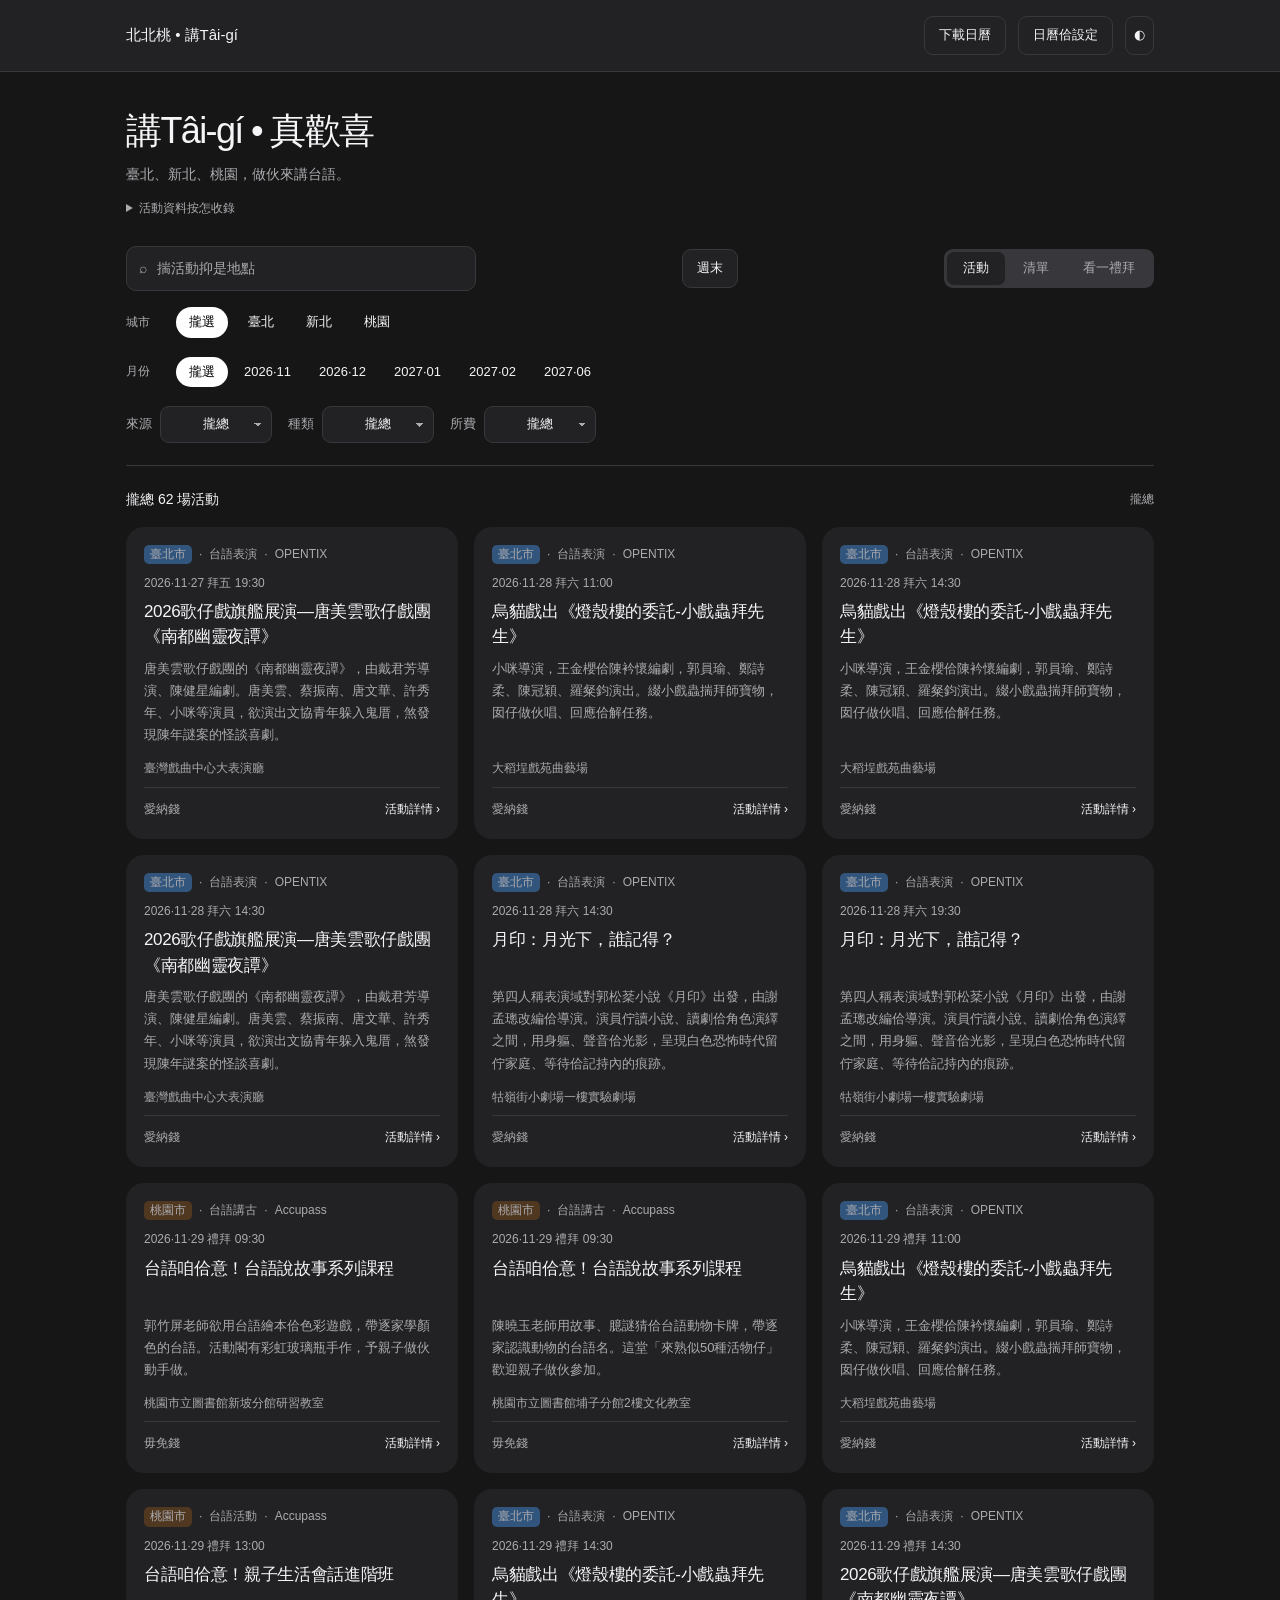
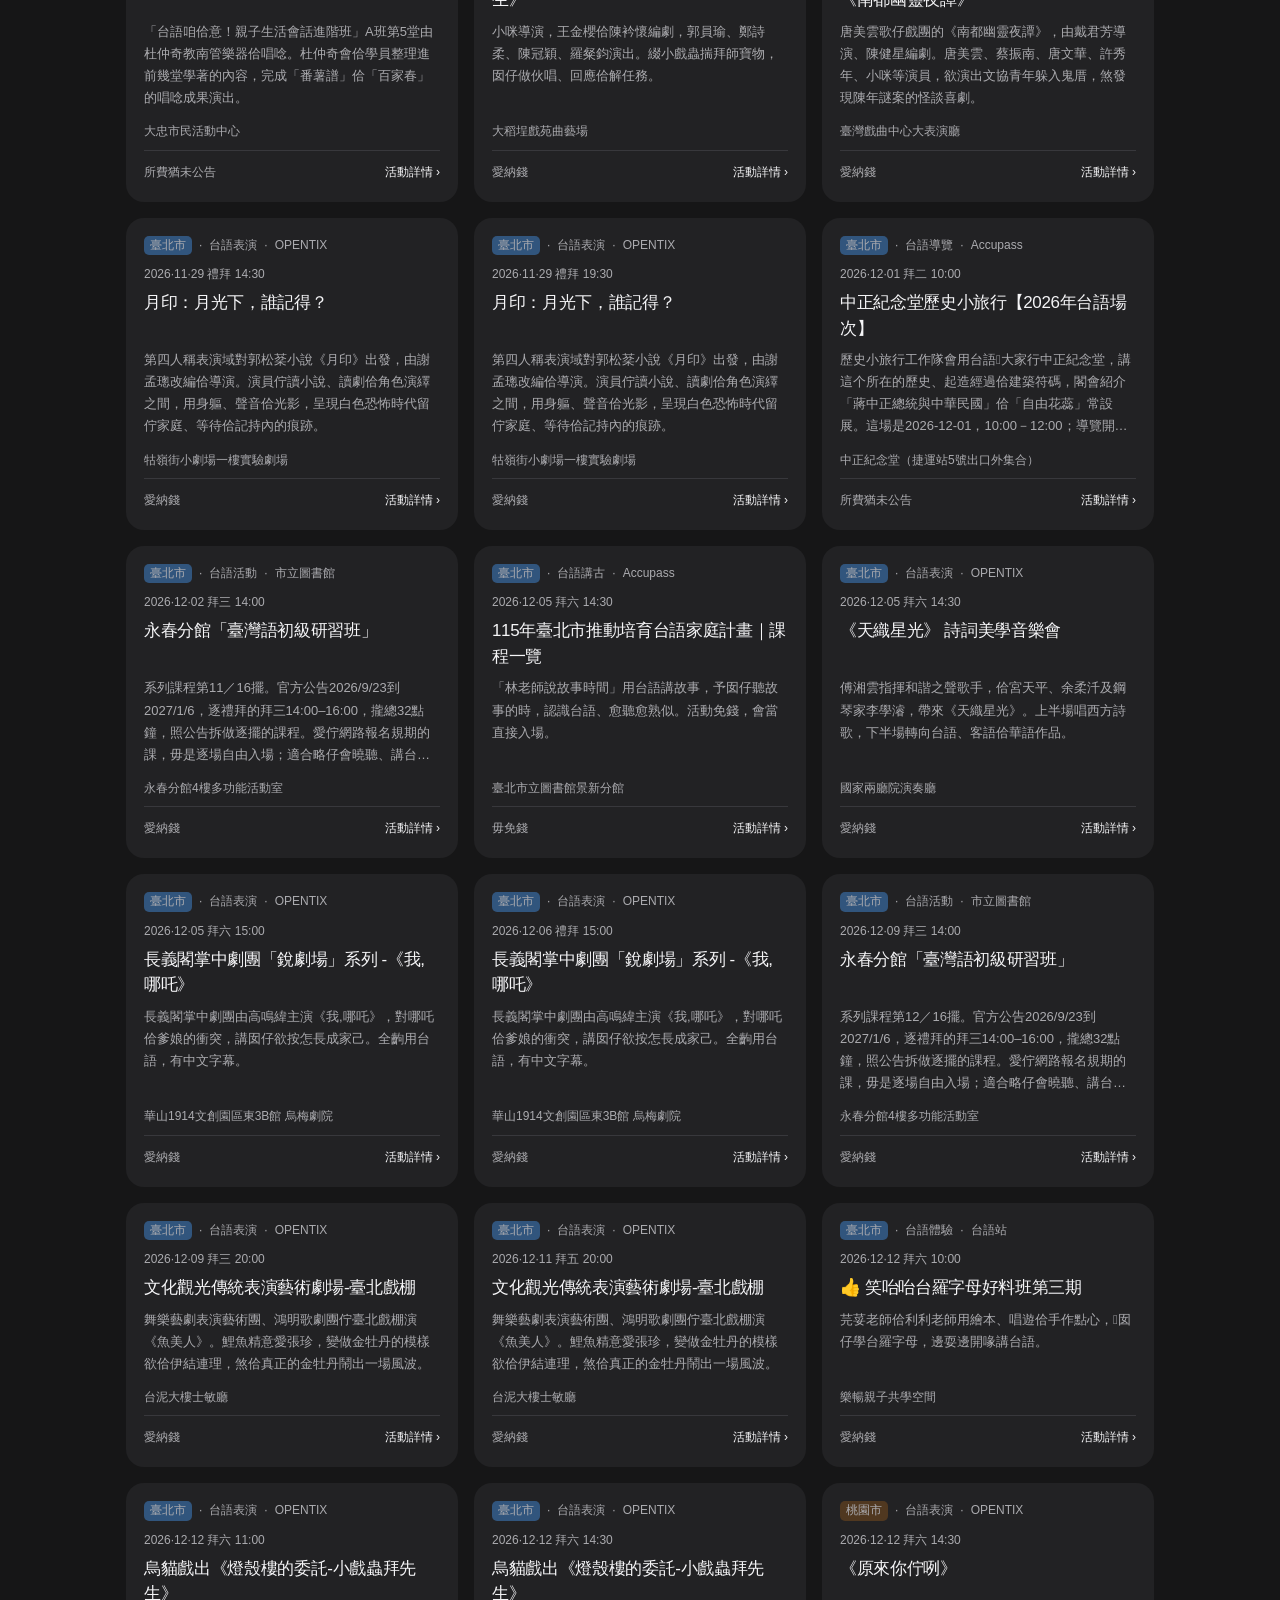
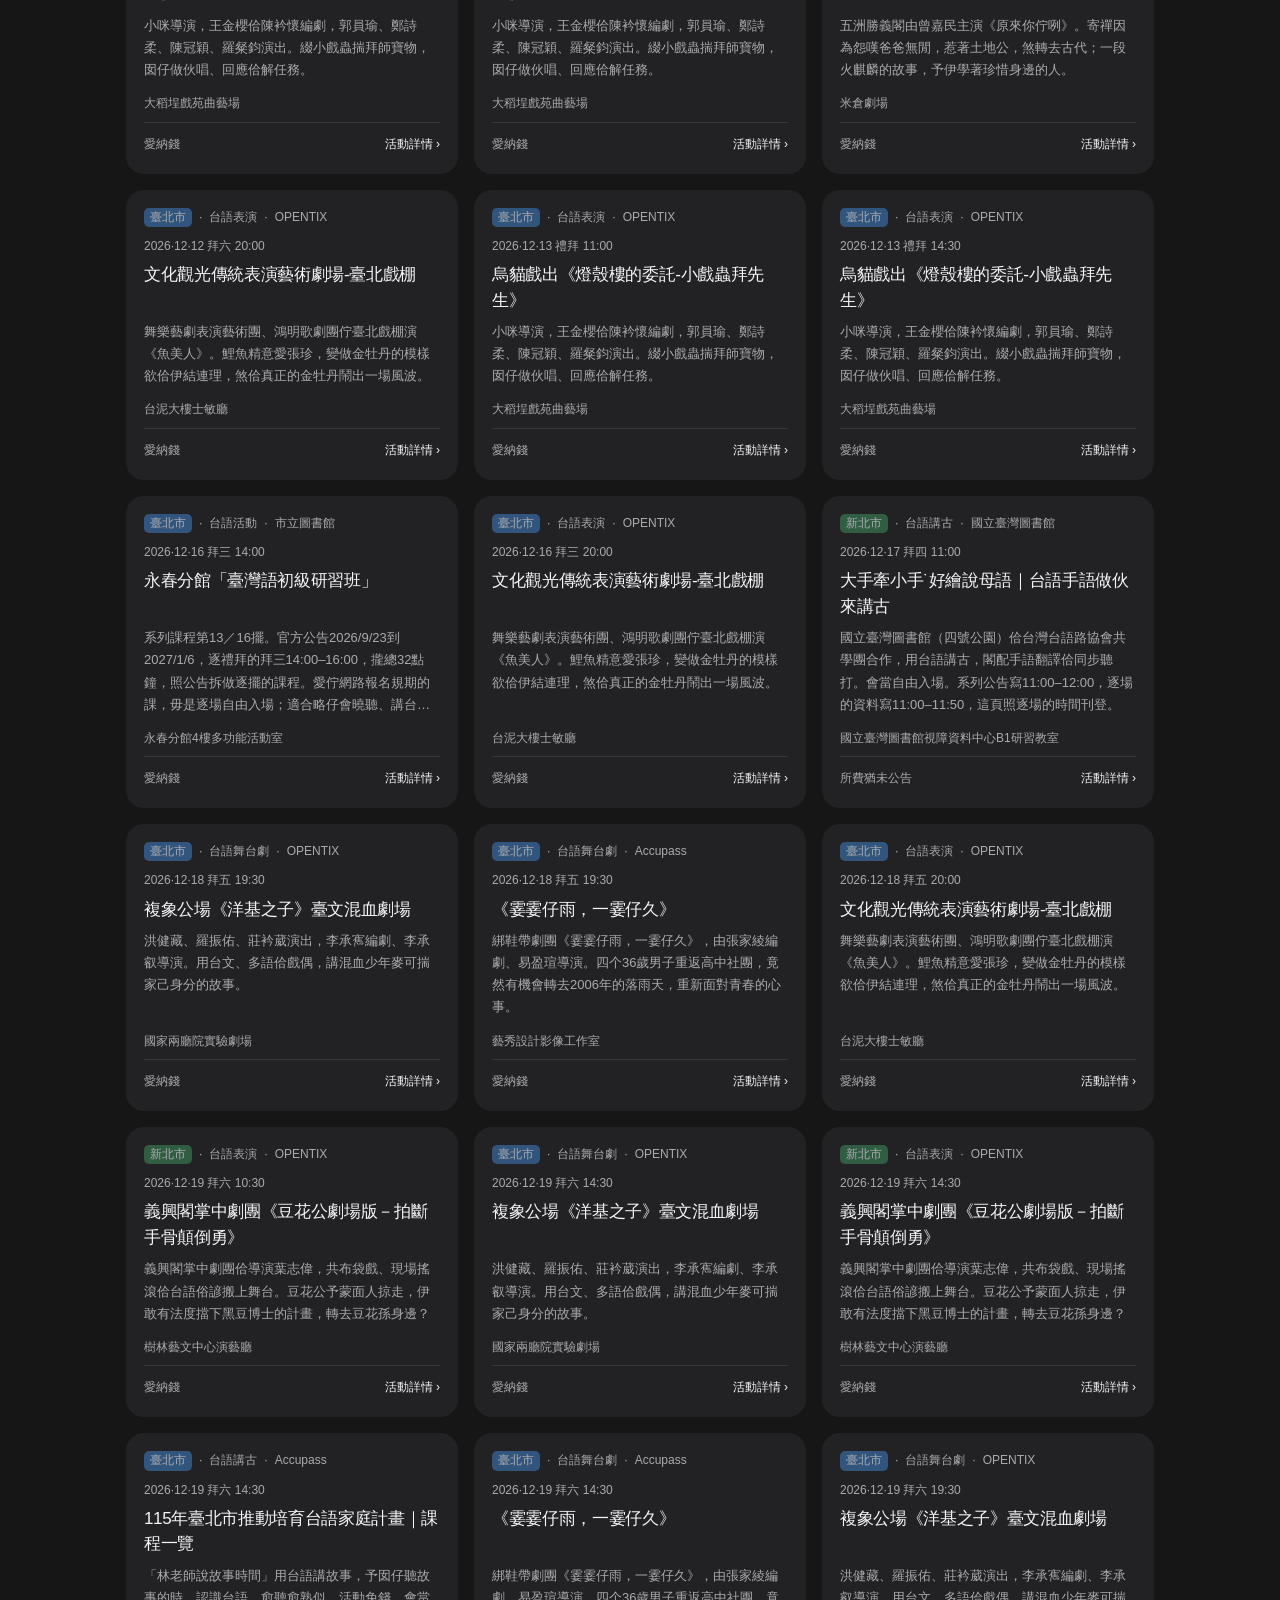
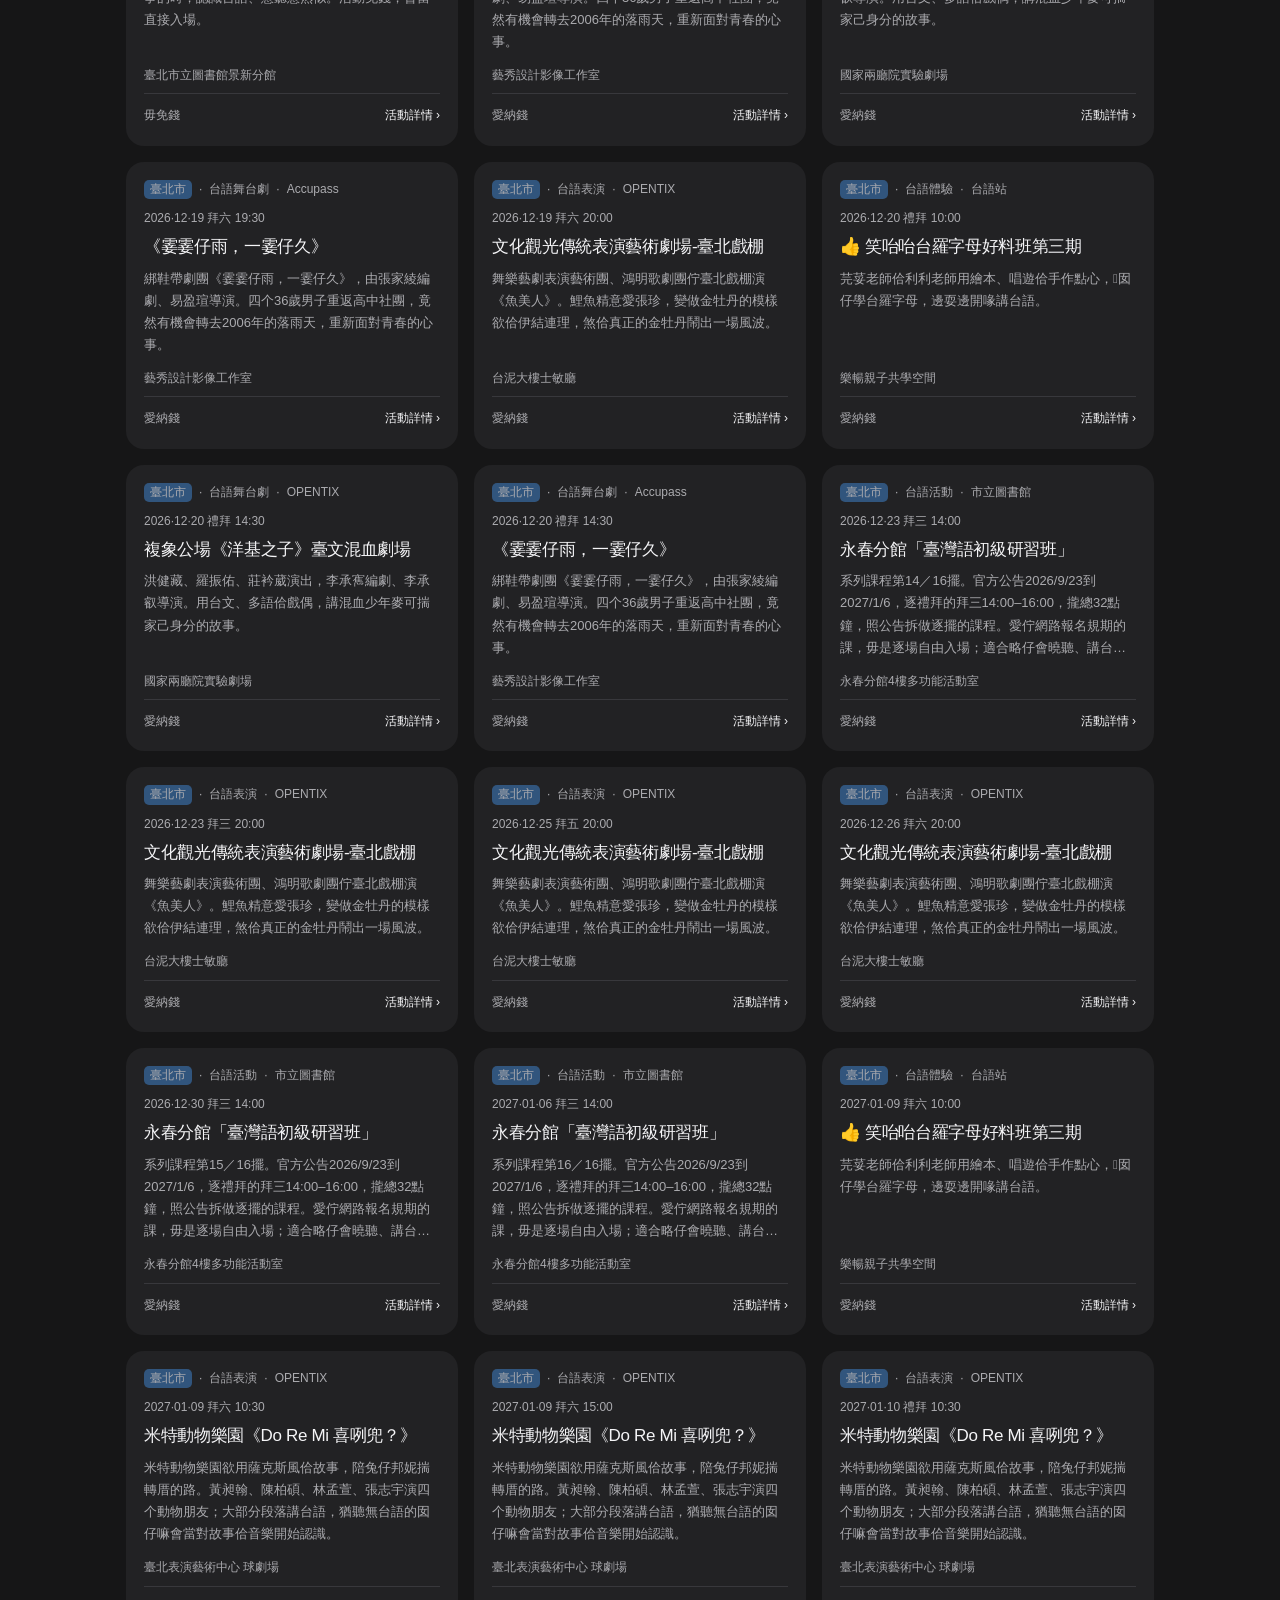
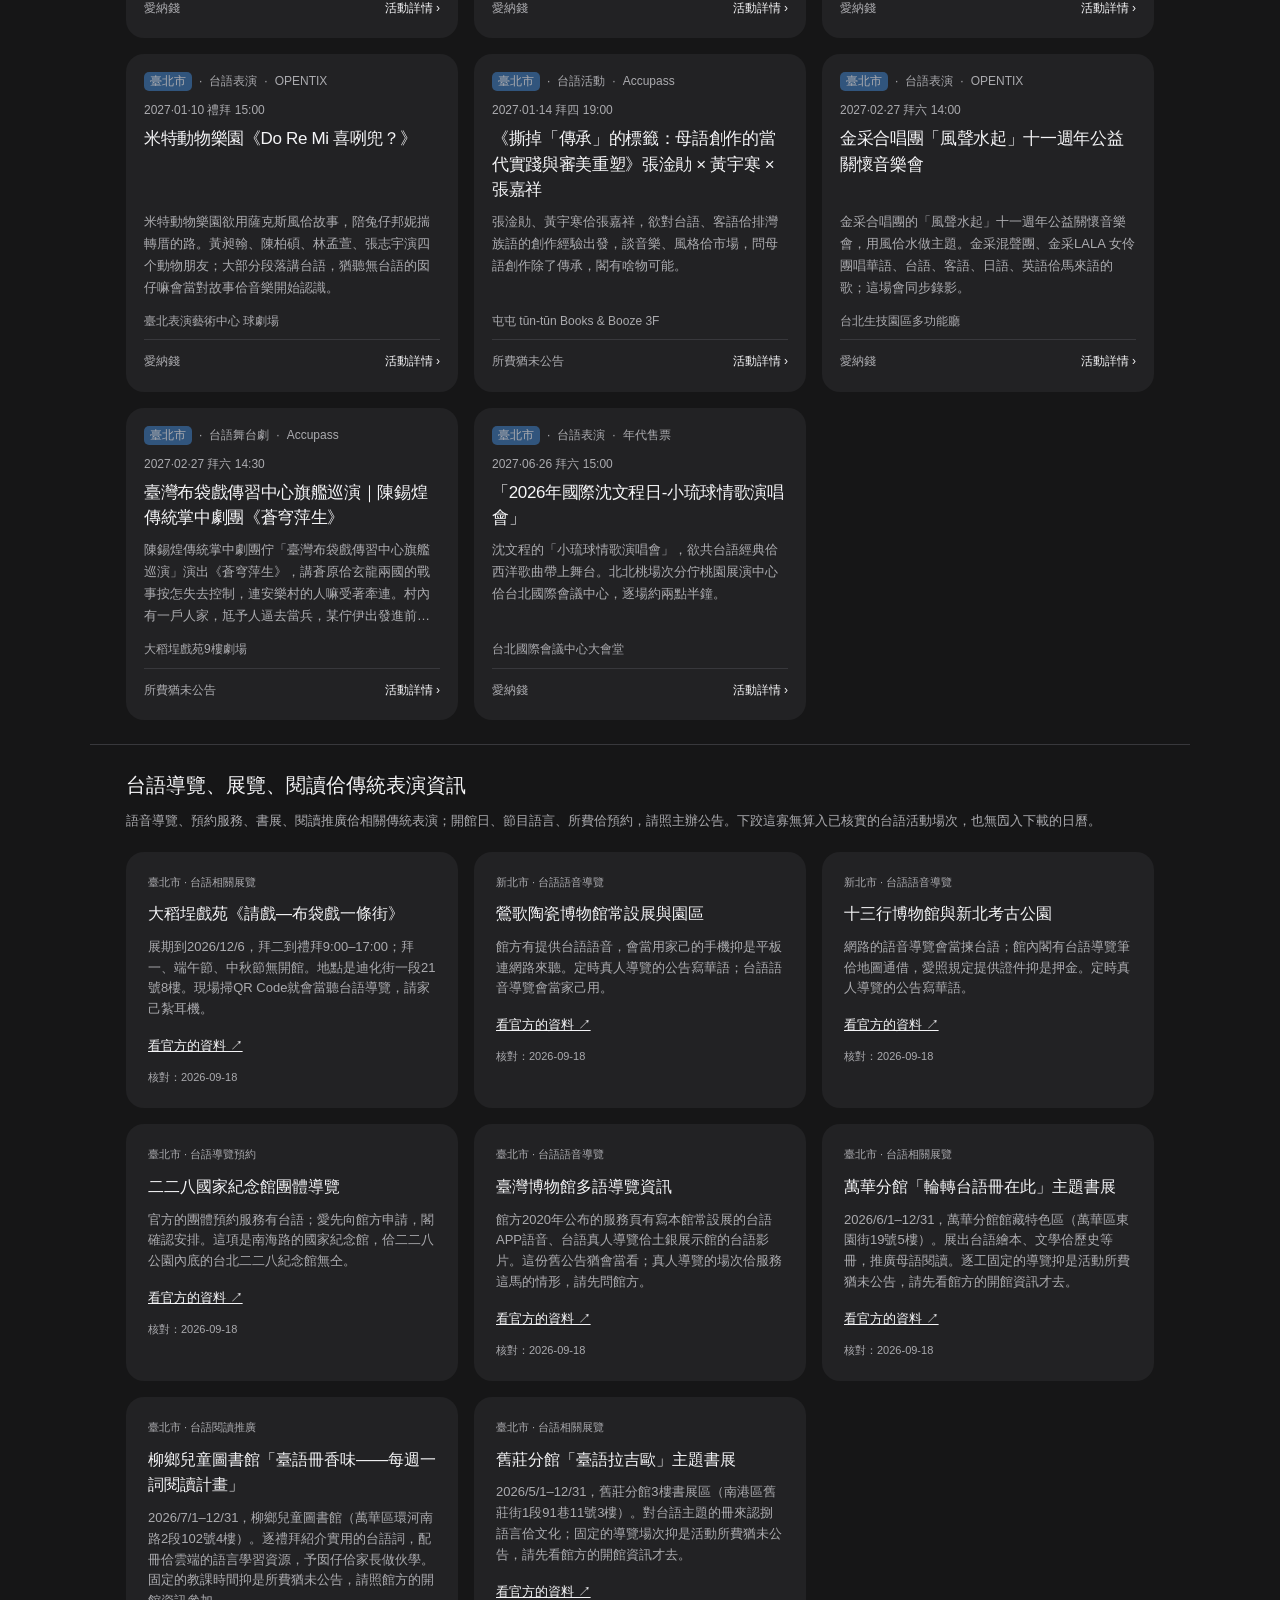
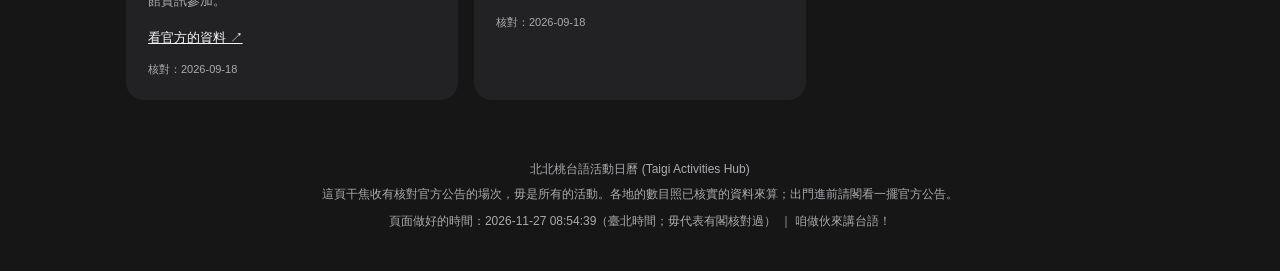
==== commit ee1f62c4: "Apply reviewed copy and expire ended sessions [skip ci]" ====
--- a/index.html
+++ b/index.html
@@ -371,7 +371,7 @@
         這頁干焦收有核對官方公告的場次，毋是所有的活動。各地的數目照已核實的資料來算；出門進前請閣看一擺官方公告。
       </p>
       <p style="margin-top: 0.4rem; font-size: 0.75rem; color: var(--text-light);">
-        頁面做好的時間：2026-11-26 08:48:35（臺北時間；毋代表有閣核對過） ｜ 咱做伙來講台語！
+        頁面做好的時間：2026-11-27 08:54:39（臺北時間；毋代表有閣核對過） ｜ 咱做伙來講台語！
       </p>
     </div>
   </footer>
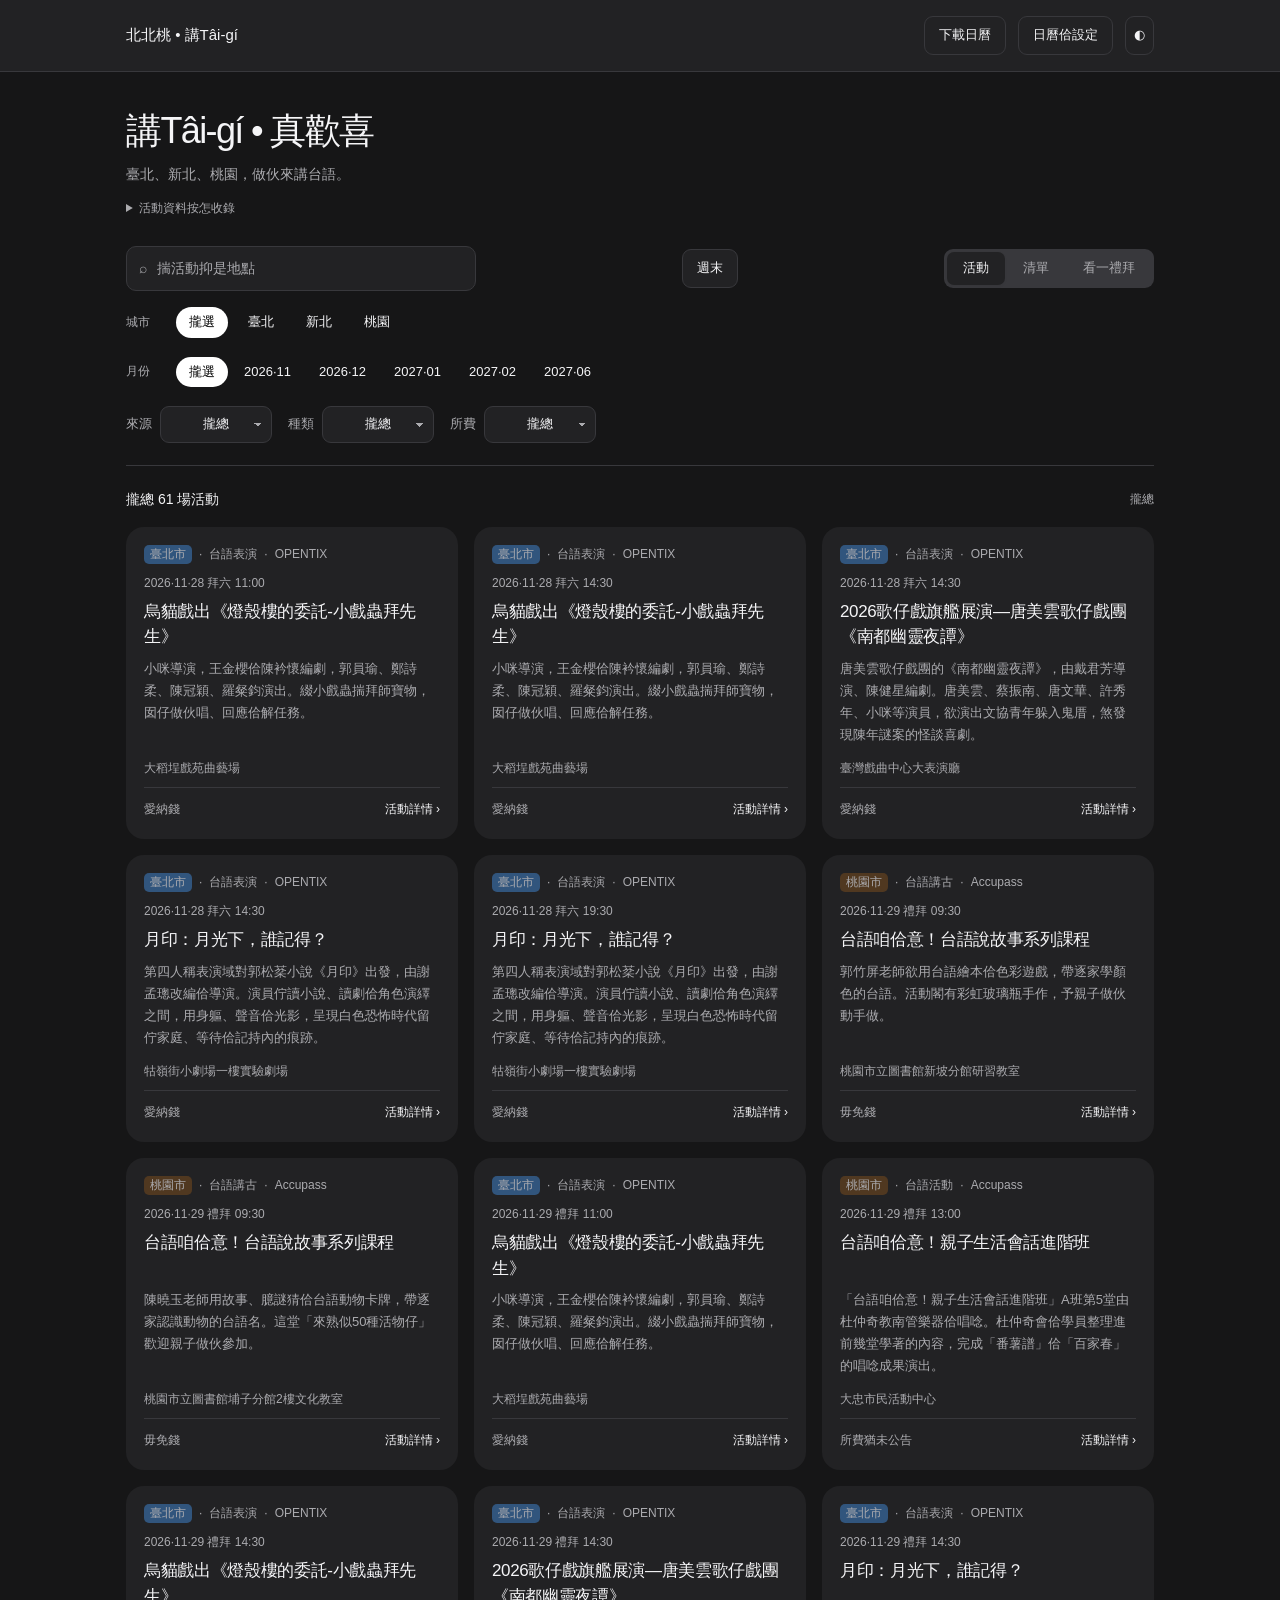
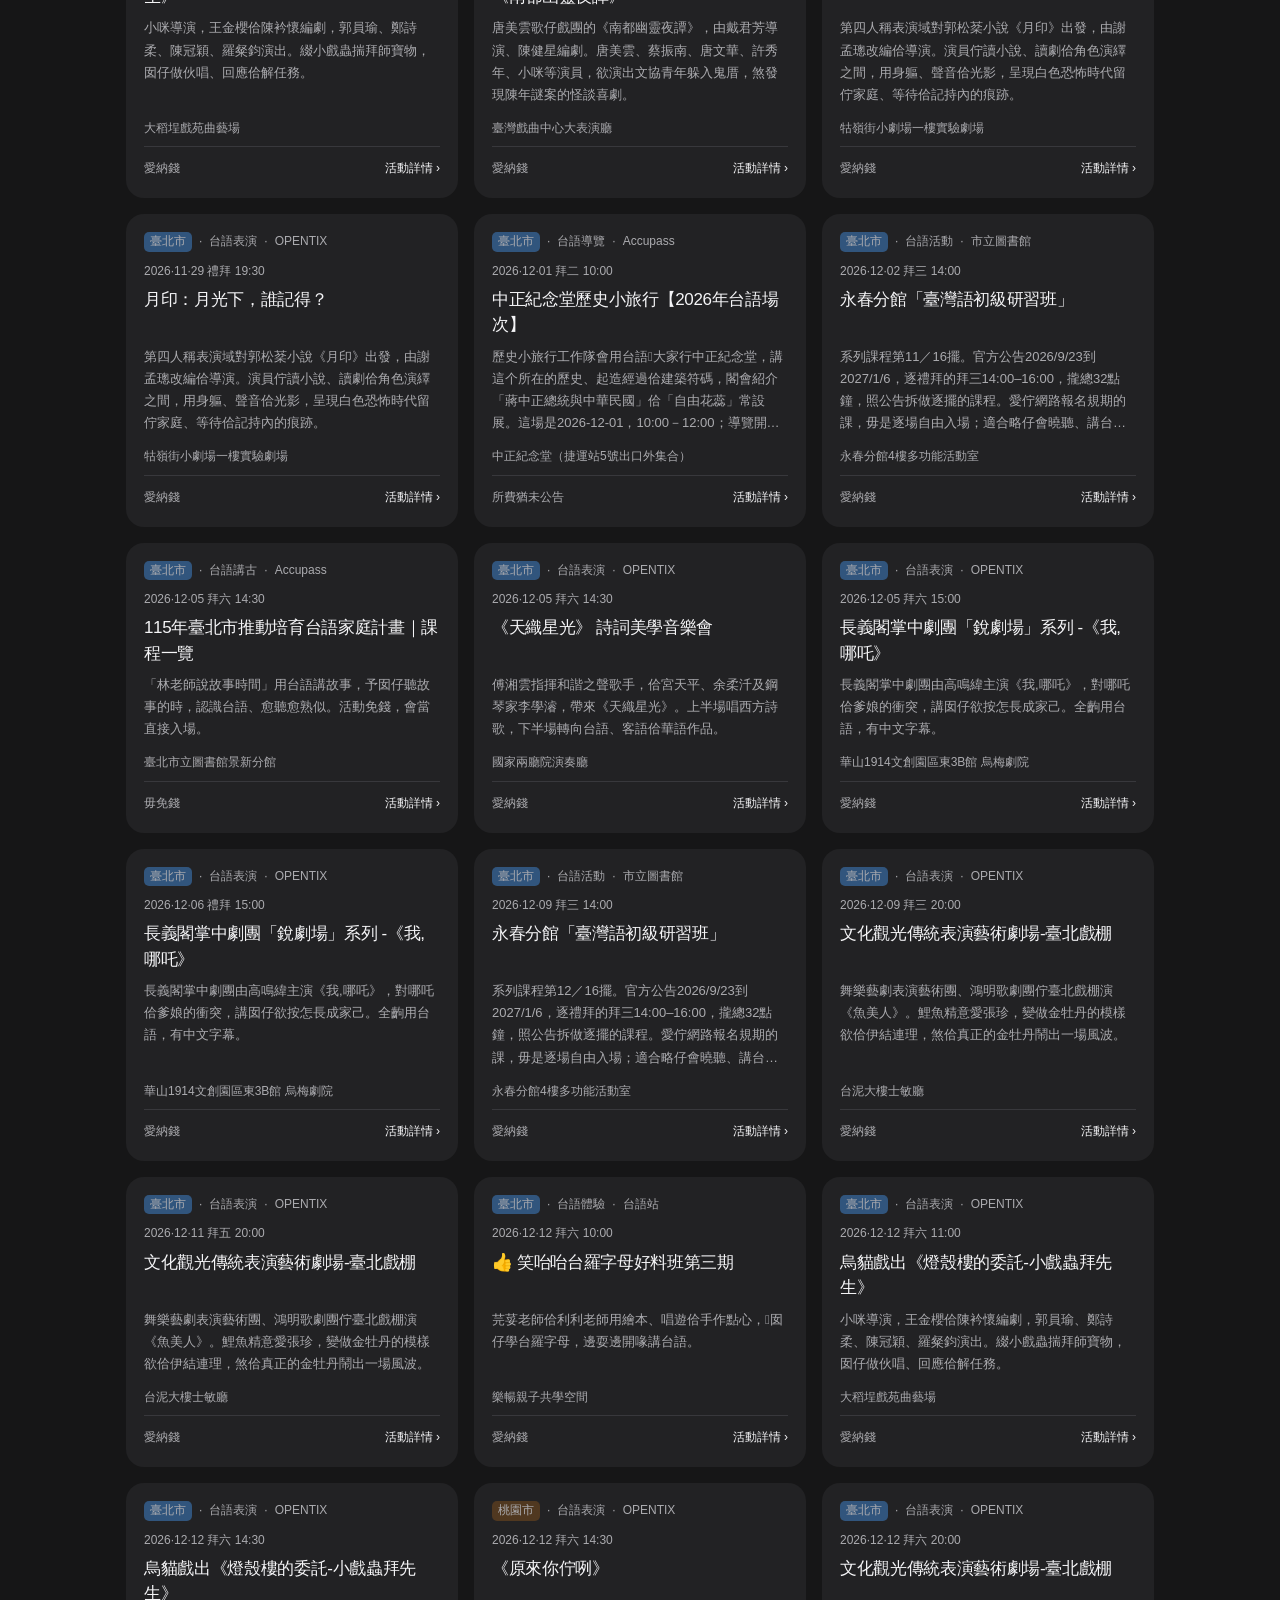
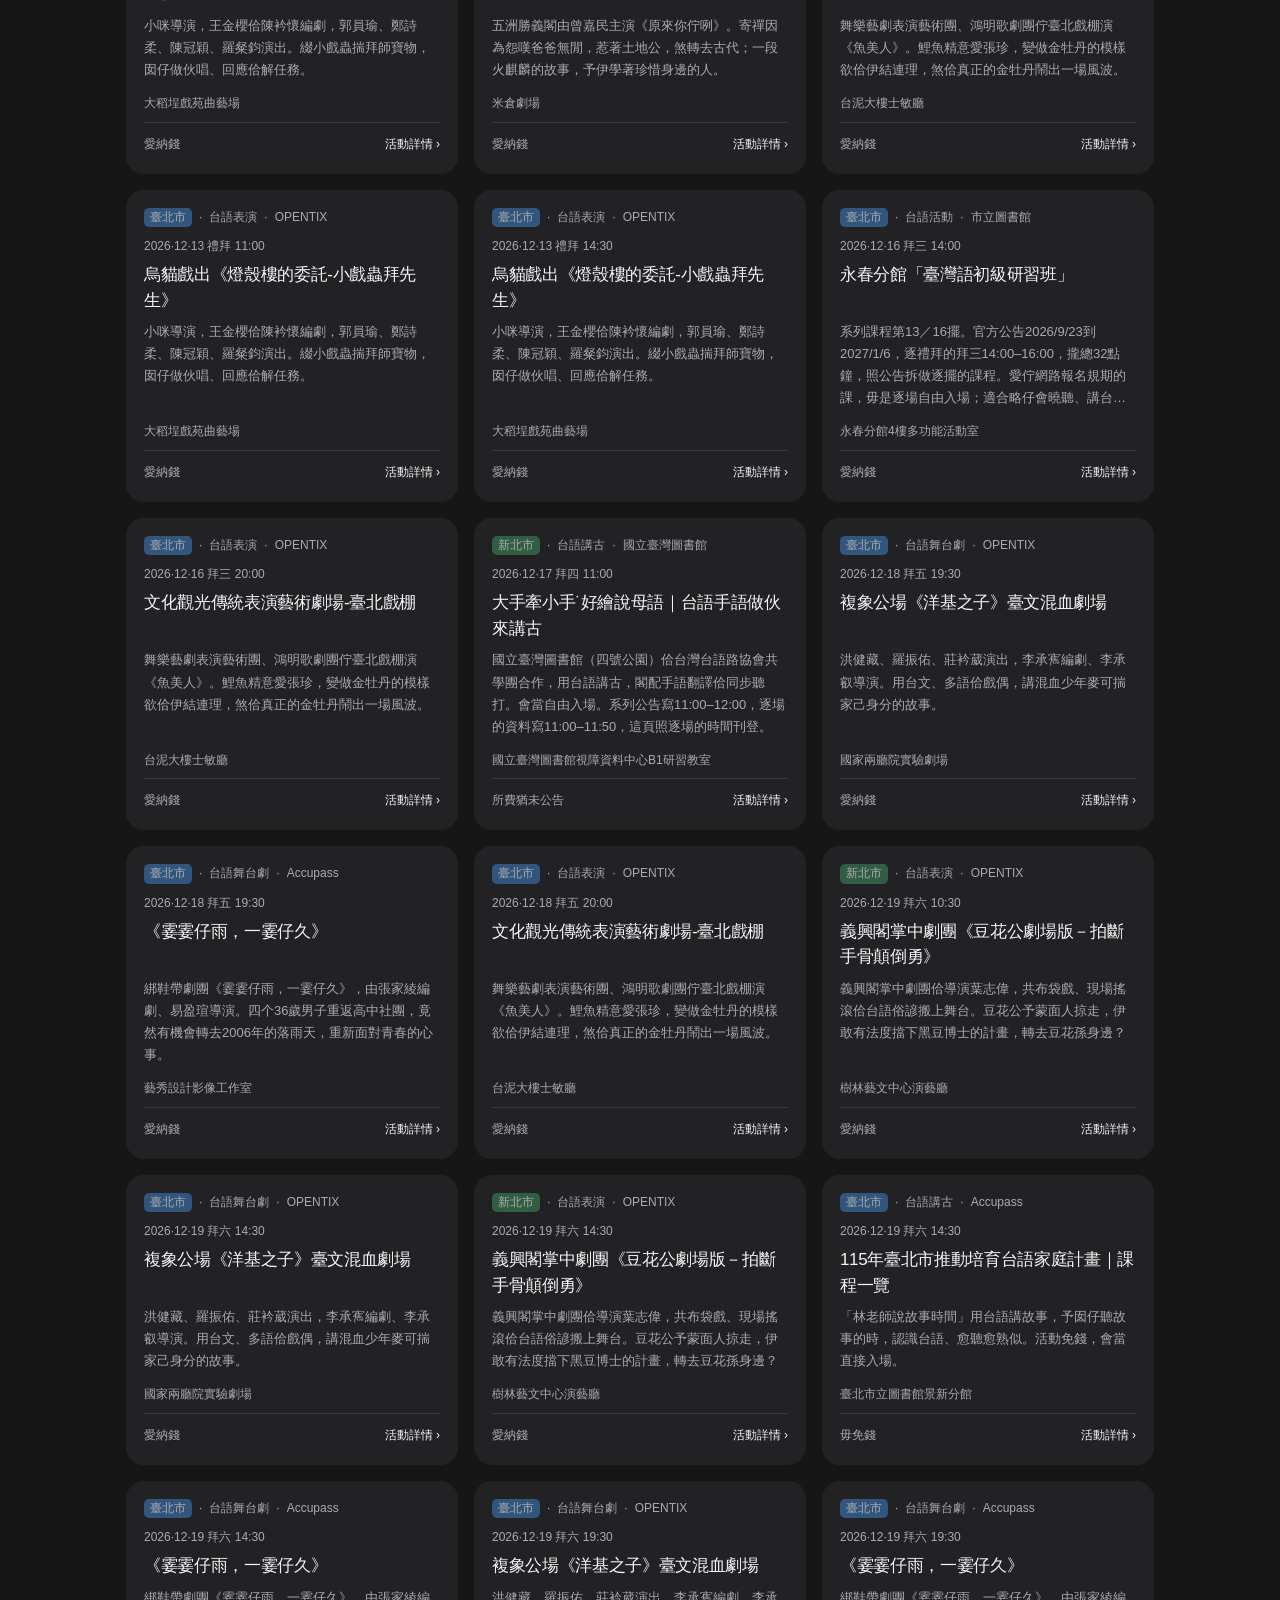
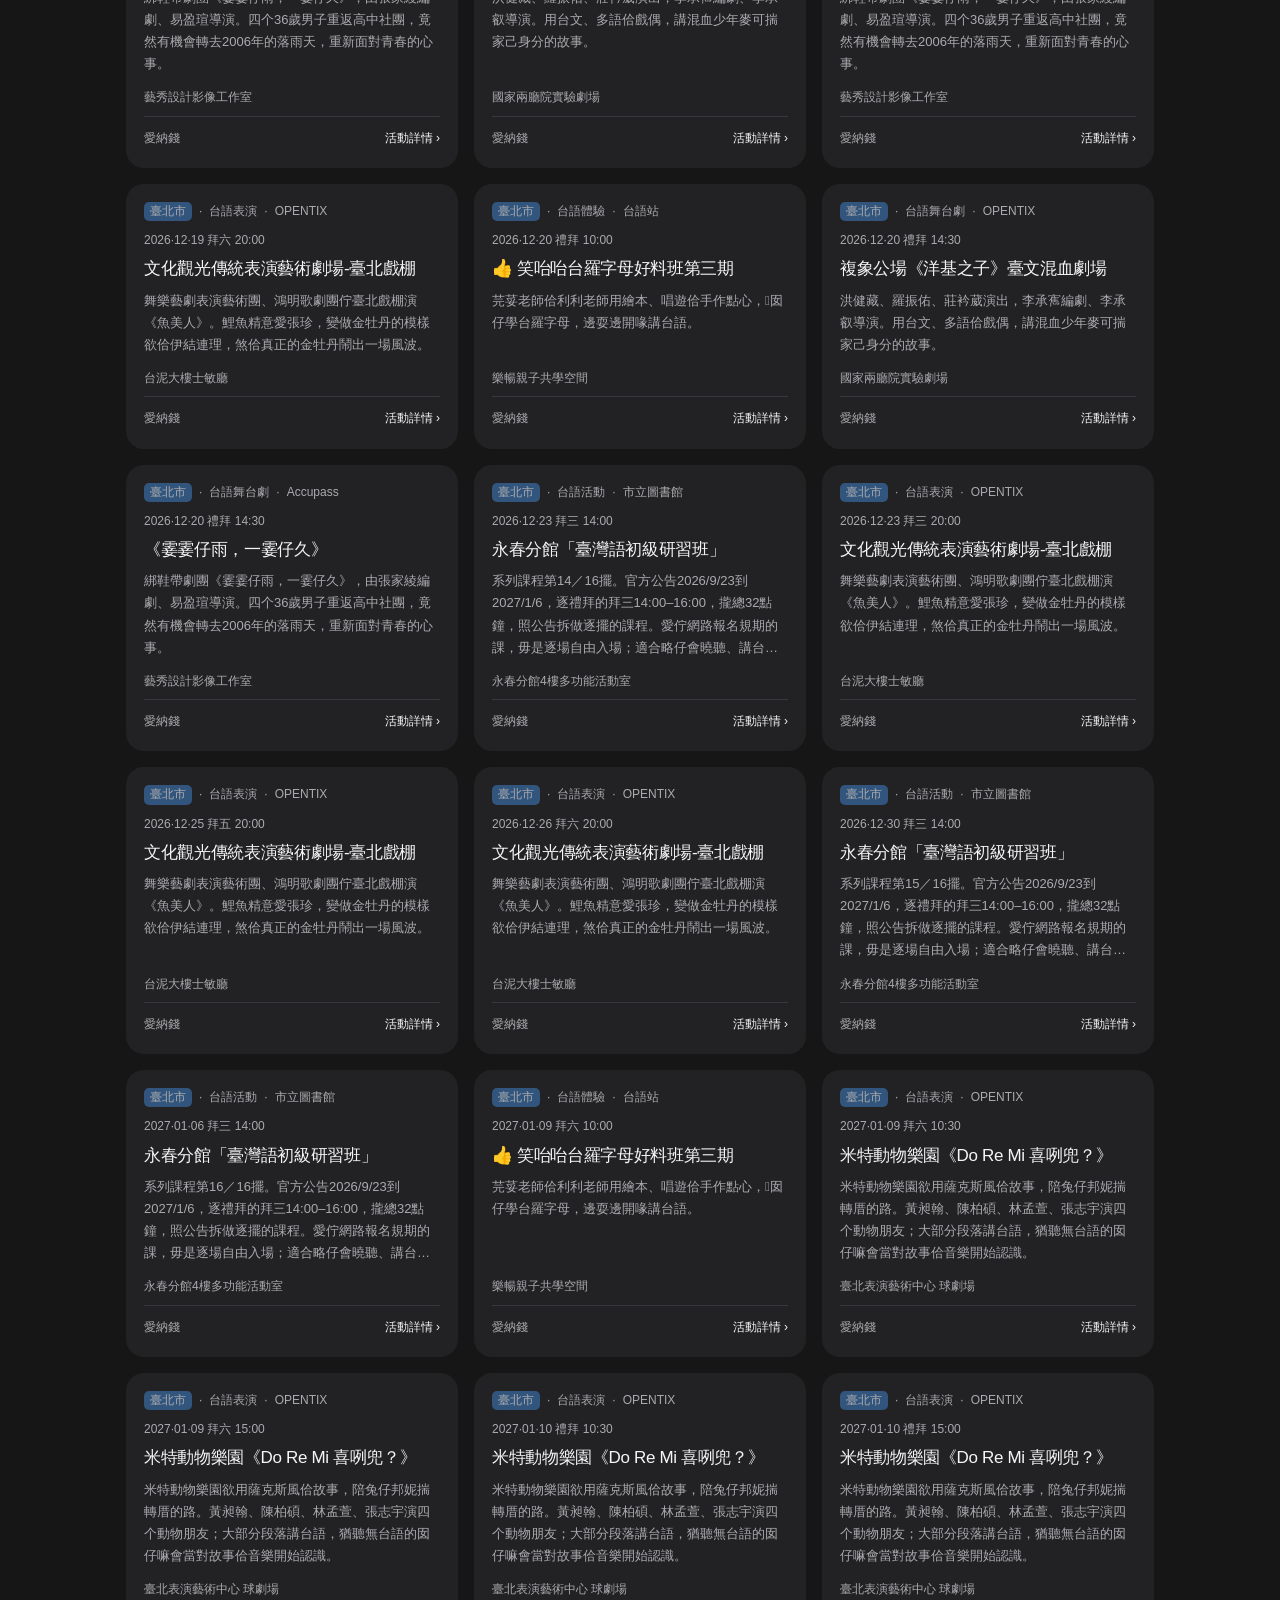
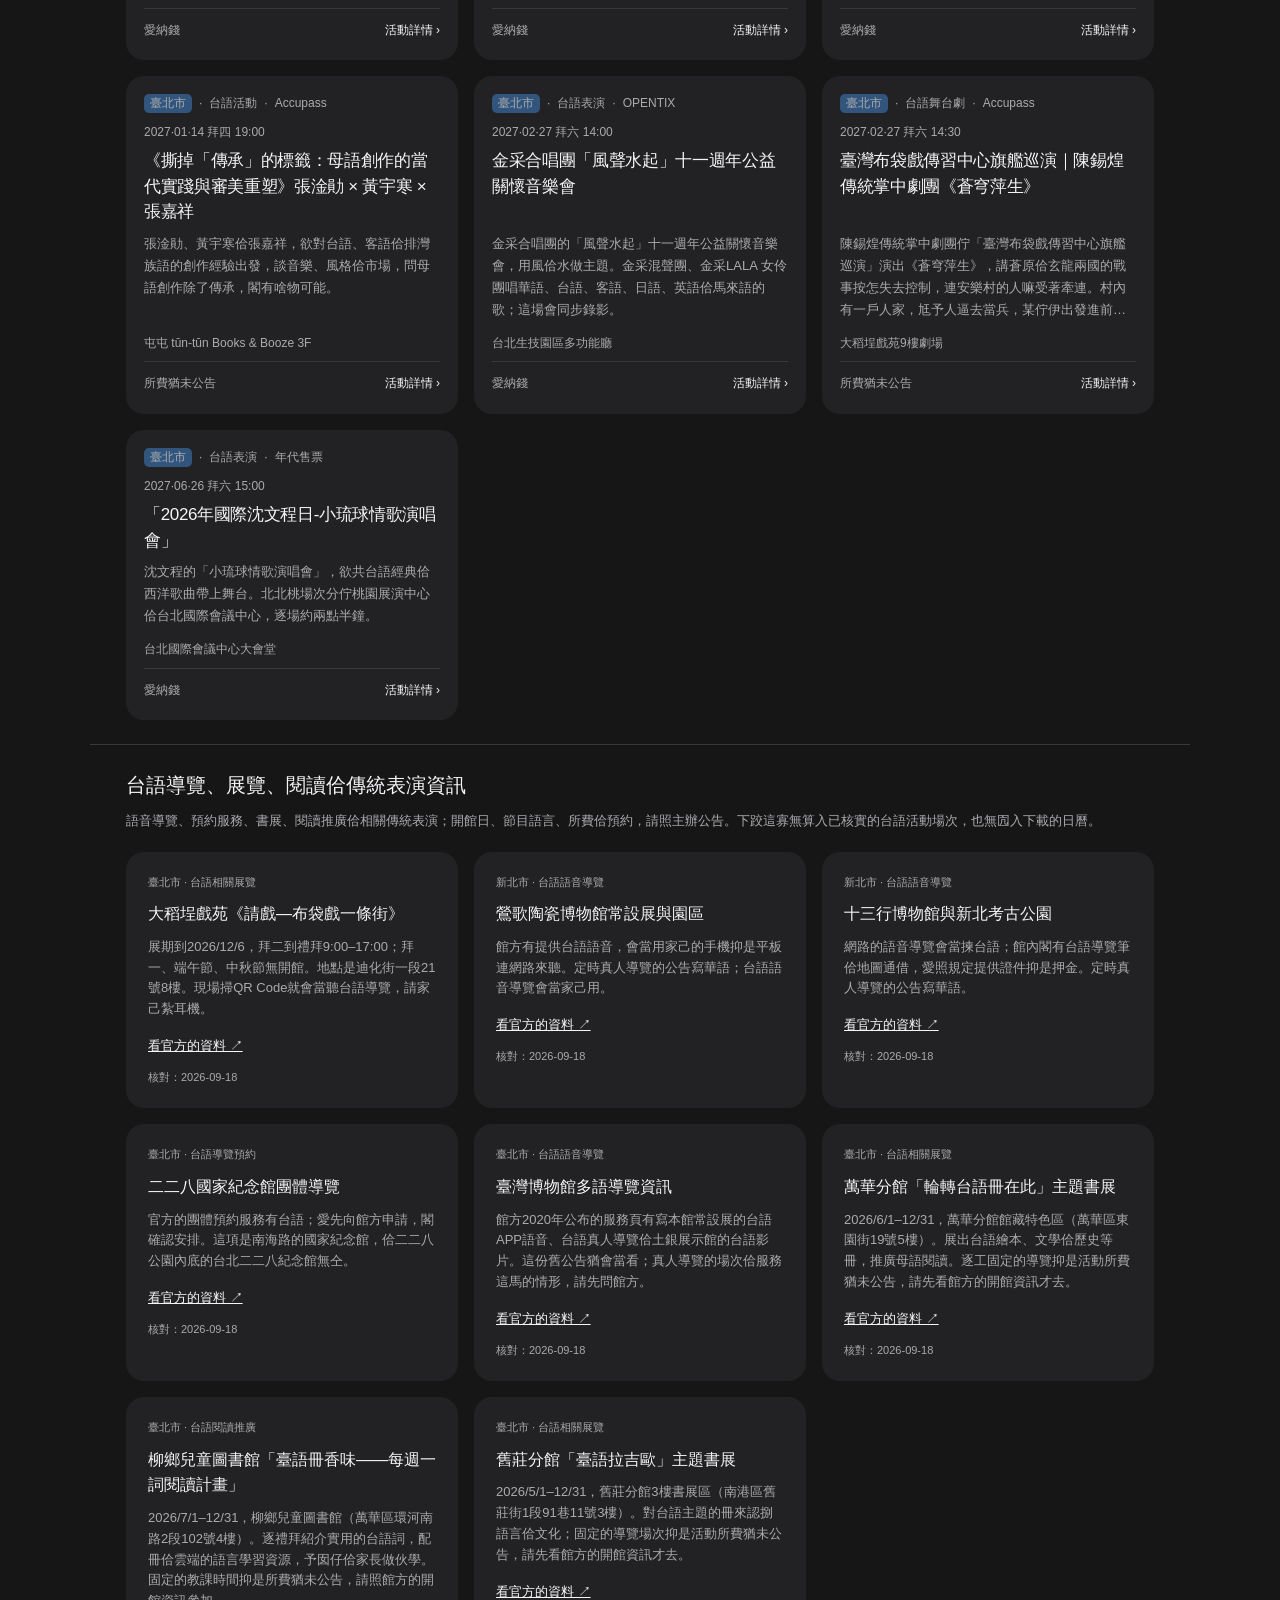
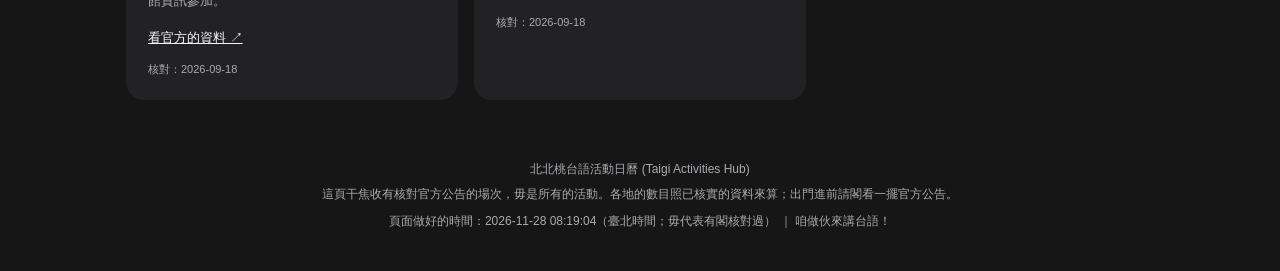
==== commit da129e1e: "Apply reviewed copy and expire ended sessions [skip ci]" ====
--- a/index.html
+++ b/index.html
@@ -209,7 +209,7 @@
       <div class="month-filter" role="group" aria-label="揀月份"><span class="month-filter-label">月份</span><div class="month-options" id="monthFilterOptions"></div></div>
       <button class="mobile-filter-button" id="mobileFilterButton" onclick="openFilterModal()" aria-haspopup="dialog" aria-controls="filterModal">來源・種類・所費 <span id="mobileFilterCount"></span><span aria-hidden="true">☷</span></button>
       <div class="select-filters" id="advancedFilters">
-        <label for="sourceFilter">來源 <select id="sourceFilter" data-filter-select="platform" onchange="setPlatformFilter(this.value)"><option value="all">攏總</option><option value="Accupass 活動通">Accupass 活動通（12）</option><option value="OPENTIX 兩廳院">OPENTIX 兩廳院（39）</option><option value="北北桃市立圖書館">北北桃市立圖書館（6）</option><option value="台語站">台語站（3）</option><option value="國立臺灣圖書館">國立臺灣圖書館（1）</option><option value="年代售票">年代售票（1）</option></select></label>
+        <label for="sourceFilter">來源 <select id="sourceFilter" data-filter-select="platform" onchange="setPlatformFilter(this.value)"><option value="all">攏總</option><option value="Accupass 活動通">Accupass 活動通（12）</option><option value="OPENTIX 兩廳院">OPENTIX 兩廳院（38）</option><option value="北北桃市立圖書館">北北桃市立圖書館（6）</option><option value="台語站">台語站（3）</option><option value="國立臺灣圖書館">國立臺灣圖書館（1）</option><option value="年代售票">年代售票（1）</option></select></label>
         <label for="categoryFilter">種類 <select id="categoryFilter" data-filter-select="category" onchange="setCategoryFilter(this.value)"><option value="all">攏總</option><option value="台語舞台劇">舞台劇</option><option value="台語表演">表演</option><option value="台語故事">講古</option><option value="台語繪本">繪本</option><option value="台語體驗">體驗</option><option value="台語導覽">導覽</option><option value="台語活動">其他活動</option></select></label>
         <label for="priceFilter">所費 <select id="priceFilter" data-filter-select="price" onchange="setPriceFilter(this.value)"><option value="all">攏總</option><option value="free">毋免錢</option><option value="paid">愛納錢</option></select></label>
       </div>
@@ -371,7 +371,7 @@
         這頁干焦收有核對官方公告的場次，毋是所有的活動。各地的數目照已核實的資料來算；出門進前請閣看一擺官方公告。
       </p>
       <p style="margin-top: 0.4rem; font-size: 0.75rem; color: var(--text-light);">
-        頁面做好的時間：2026-11-27 08:54:39（臺北時間；毋代表有閣核對過） ｜ 咱做伙來講台語！
+        頁面做好的時間：2026-11-28 08:19:04（臺北時間；毋代表有閣核對過） ｜ 咱做伙來講台語！
       </p>
     </div>
   </footer>
@@ -379,40 +379,6 @@
   <!-- EMBEDDED ACTIVITIES DATA -->
   <script>
     const ACTIVITIES_DATA = [
-  {
-    "id": "opentix_2084924007943852033",
-    "title": "2026歌仔戲旗艦展演—唐美雲歌仔戲團《南都幽靈夜譚》",
-    "description": "躲得過警察，躲不過「鬼室友」 一座百年凶宅，一樁沉冤未雪的謎案 一齣融合歷史、鬼仔古的怪談喜劇 1923年，「治警事件」爆發，總督府展開鋪天蓋地大搜捕。 「臺灣文化協會」熱血青年吳逢秋，為躲避日警，不得已入住臺南一座廢棄的百年凶宅。沒想到，這裡竟住著一群來自不同年代、性格迥異的幽靈住戶，身為新時代知識分子的逢秋，竟然還妄想要「啟迪鬼智」，好好教育這些觀念陳舊的鬼室友。 在被厲鬼們輪番整到懷疑人生的日常中，逢秋意外發現怨靈「鬼大人」森下次郎的秘密，他開始追查這起塵封多年的謎案，原來鬼宅中竟埋藏著一段段早已被世人遺忘的歷史真相。 「本節目獲選國立傳統藝術中心2026歌仔戲旗艦展演補助計畫」 《南都幽靈夜譚》是一齣融合臺灣歷史與民間「鬼仔古」的怪談喜劇，本劇集結唐美雲歌仔戲團黃金三角——唐美雲、許秀年、小咪，攜手三金得主蔡振南，並特邀京劇名家唐文華演出，由傳藝金曲獎最佳導演戴君芳、最佳編劇陳健星聯手打造。金獎陣容齊聚，帶你穿越時空，重返百年前的臺南府城。 指導贊助單位 ｜ 文化部 主辦單位 ｜ 國立傳統藝術中心 製作人｜唐美雲 導演｜戴君芳* 編劇｜陳健星 歷史顧問｜鄧慧恩 服裝設計｜黃文英 影像設計｜王奕盛 燈光設計｜邱逸昕 舞台設計｜楊世丞 作曲編曲｜姬君達 編腔設計｜陳歆翰 鑼鼓設計｜陳育偉 平面攝影｜蔡榮豐 演員｜唐美雲、蔡振南、唐文華*、許秀年、小咪、林芳儀 ** 、杜健瑋、李嘉、王婕菱、 吳宜蓁、吳品諼、陳柏臻、劉家熒、陳馨蕙暨唐美雲歌仔戲團 * 為國立傳統藝術中心國光劇團協力辦理 ** 國立臺灣戲曲學院歌仔戲學系支援演出 《南都幽靈夜譚》高雄場12/12~12/13 https://www.opentix.life/event/2085264572835840001 《南都幽靈夜譚》台中場12/26~12/27 https://www.opentix.life/event/2081542988953264129\n\n開放時間：演出前30分鐘 演出全長：約170分鐘(含中場休息20分鐘) 字幕語言：中英文字幕、台語發音 到場注意事項： ◎洽詢本節目相關問題，請電洽演出單位 (02)8228-1155。",
-    "city": "臺北市",
-    "district": "",
-    "category": "台語表演",
-    "start_time": "2026-11-27T19:30:00+08:00",
-    "end_time": "2026-11-27T22:20:00+08:00",
-    "venue": "臺灣戲曲中心大表演廳",
-    "address": "臺北市士林區文林路751號",
-    "organizer": "唐美雲歌仔戲團",
-    "source_platform": "OPENTIX 兩廳院",
-    "source_url": "https://www.opentix.life/event/2084921215902920705",
-    "registration_url": "",
-    "cover_image": "",
-    "price_info": "票面價格：600、900、1200、1600、2000、2600、3200元；折扣、贊助票與購票條件依官方頁面",
-    "is_free": false,
-    "tags": [
-      "台語",
-      "官方資料自動核實"
-    ],
-    "raw_metadata": {
-      "verified_at": "2026-09-30T23:51:43+08:00",
-      "source_title": "2026歌仔戲旗艦展演—唐美雲歌仔戲團《南都幽靈夜譚》"
-    },
-    "description_taigi": "1923年治警事件爆發，臺灣文化協會青年吳逢秋為著閃避日警，躲入臺南一間廢棄的百年凶宅。厝內煞蹛著無仝年代的鬼，伊猶想欲教𪜶新觀念。佇予鬼整治的日常內，逢秋發現「鬼大人」森下次郎的祕密，開始追查謎案，揣出鬼厝內藏咧的歷史。\n\n這齣共臺灣歷史佮鬼仔古結合的喜劇，由戴君芳導演、陳健星編劇。演員有唐美雲、蔡振南、唐文華、許秀年、小咪、林芳儀、杜健瑋、李嘉、王婕菱、吳宜蓁、吳品諼、陳柏臻、劉家熒、陳馨蕙，佮唐美雲歌仔戲團。\n\n台語發音，有中文佮英文字幕。約170分鐘，內底有20分鐘中場歇睏，開演前30分鐘開放入場。",
-    "summary_taigi": "唐美雲歌仔戲團的《南都幽靈夜譚》，由戴君芳導演、陳健星編劇。唐美雲、蔡振南、唐文華、許秀年、小咪等演員，欲演出文協青年躲入鬼厝，煞發現陳年謎案的怪談喜劇。",
-    "price_info_taigi": "票價：600、900、1200、1600、2000、2600、3200元；折扣、贊助票佮買票規定，請看官方公告。",
-    "title_taigi": "2026歌仔戲旗艦展演—唐美雲歌仔戲團《南都幽靈夜譚》",
-    "gcal_url": "https://calendar.google.com/calendar/render?action=TEMPLATE&text=2026%E6%AD%8C%E4%BB%94%E6%88%B2%E6%97%97%E8%89%A6%E5%B1%95%E6%BC%94%E2%80%94%E5%94%90%E7%BE%8E%E9%9B%B2%E6%AD%8C%E4%BB%94%E6%88%B2%E5%9C%98%E3%80%8A%E5%8D%97%E9%83%BD%E5%B9%BD%E9%9D%88%E5%A4%9C%E8%AD%9A%E3%80%8B&dates=20261127T113000Z%2F20261127T142000Z&ctz=Asia%2FTaipei&details=%E8%BA%B2%E5%BE%97%E9%81%8E%E8%AD%A6%E5%AF%9F%EF%BC%8C%E8%BA%B2%E4%B8%8D%E9%81%8E%E3%80%8C%E9%AC%BC%E5%AE%A4%E5%8F%8B%E3%80%8D+%E4%B8%80%E5%BA%A7%E7%99%BE%E5%B9%B4%E5%87%B6%E5%AE%85%EF%BC%8C%E4%B8%80%E6%A8%81%E6%B2%89%E5%86%A4%E6%9C%AA%E9%9B%AA%E7%9A%84%E8%AC%8E%E6%A1%88+%E4%B8%80%E9%BD%A3%E8%9E%8D%E5%90%88%E6%AD%B7%E5%8F%B2%E3%80%81%E9%AC%BC%E4%BB%94%E5%8F%A4%E7%9A%84%E6%80%AA%E8%AB%87%E5%96%9C%E5%8A%87+1923%E5%B9%B4%EF%BC%8C%E3%80%8C%E6%B2%BB%E8%AD%A6%E4%BA%8B%E4%BB%B6%E3%80%8D%E7%88%86%E7%99%BC%EF%BC%8C%E7%B8%BD%E7%9D%A3%E5%BA%9C%E5%B1%95%E9%96%8B%E9%8B%AA%E5%A4%A9%E8%93%8B%E5%9C%B0%E5%A4%A7%E6%90%9C%E6%8D%95%E3%80%82+%E3%80%8C%E8%87%BA%E7%81%A3%E6%96%87%E5%8C%96%E5%8D%94%E6%9C%83%E3%80%8D%E7%86%B1%E8%A1%80%E9%9D%92%E5%B9%B4%E5%90%B3%E9%80%A2%E7%A7%8B%EF%BC%8C%E7%82%BA%E8%BA%B2%E9%81%BF%E6%97%A5%E8%AD%A6%EF%BC%8C%E4%B8%8D%E5%BE%97%E5%B7%B2%E5%85%A5%E4%BD%8F%E8%87%BA%E5%8D%97%E4%B8%80%E5%BA%A7%E5%BB%A2%E6%A3%84%E7%9A%84%E7%99%BE%E5%B9%B4%E5%87%B6%E5%AE%85%E3%80%82%E6%B2%92%E6%83%B3%E5%88%B0%EF%BC%8C%E9%80%99%E8%A3%A1%E7%AB%9F%E4%BD%8F%E8%91%97%E4%B8%80%E7%BE%A4%E4%BE%86%E8%87%AA%E4%B8%8D%E5%90%8C%E5%B9%B4%E4%BB%A3%E3%80%81%E6%80%A7%E6%A0%BC%E8%BF%A5%E7%95%B0%E7%9A%84%E5%B9%BD%E9%9D%88%E4%BD%8F%E6%88%B6%EF%BC%8C%E8%BA%AB%E7%82%BA%E6%96%B0%E6%99%82%E4%BB%A3%E7%9F%A5%E8%AD%98%E5%88%86%E5%AD%90%E7%9A%84%E9%80%A2%E7%A7%8B%EF%BC%8C%E7%AB%9F%E7%84%B6%E9%82%84%E5%A6%84%E6%83%B3%E8%A6%81%E3%80%8C%E5%95%9F%E8%BF%AA%E9%AC%BC%E6%99%BA%E3%80%8D%EF%BC%8C%E5%A5%BD%E5%A5%BD%E6%95%99%E8%82%B2%E9%80%99%E4%BA%9B%E8%A7%80%E5%BF%B5%E9%99%B3%E8%88%8A%E7%9A%84%E9%AC%BC%E5%AE%A4%E5%8F%8B%E3%80%82+%E5%9C%A8%E8%A2%AB%E5%8E%B2%E9%AC%BC%E5%80%91%E8%BC%AA%E7%95%AA%E6%95%B4%E5%88%B0%E6%87%B7%E7%96%91%E4%BA%BA%E7%94%9F%E7%9A%84%E6%97%A5%E5%B8%B8%E4%B8%AD%EF%BC%8C%E9%80%A2%E7%A7%8B%E6%84%8F%E5%A4%96%E7%99%BC%E7%8F%BE%E6%80%A8%E9%9D%88%E3%80%8C%E9%AC%BC%E5%A4%A7%E4%BA%BA%E3%80%8D%E6%A3%AE%E4%B8%8B%E6%AC%A1%E9%83%8E%E7%9A%84%E7%A7%98%E5%AF%86%EF%BC%8C%E4%BB%96%E9%96%8B%E5%A7%8B%E8%BF%BD%E6%9F%A5%E9%80%99%E8%B5%B7%E5%A1%B5%E5%B0%81%E5%A4%9A%E5%B9%B4%E7%9A%84%E8%AC%8E%E6%A1%88%EF%BC%8C%E5%8E%9F%E4%BE%86%E9%AC%BC%E5%AE%85%E4%B8%AD%E7%AB%9F%E5%9F%8B%E8%97%8F%E8%91%97%E4%B8%80%E6%AE%B5%E6%AE%B5%E6%97%A9%E5%B7%B2%E8%A2%AB%E4%B8%96%E4%BA%BA%E9%81%BA%E5%BF%98%E7%9A%84%E6%AD%B7%E5%8F%B2%E7%9C%9F%E7%9B%B8%E3%80%82+%E3%80%8C%E6%9C%AC%E7%AF%80%E7%9B%AE%E7%8D%B2%E9%81%B8%E5%9C%8B%E7%AB%8B%E5%82%B3%E7%B5%B1%E8%97%9D%E8%A1%93%E4%B8%AD%E5%BF%832026%E6%AD%8C%E4%BB%94%E6%88%B2%E6%97%97%E8%89%A6%E5%B1%95%E6%BC%94%E8%A3%9C%E5%8A%A9%E8%A8%88%E7%95%AB%E3%80%8D+%E3%80%8A%E5%8D%97%E9%83%BD%E5%B9%BD%E9%9D%88%E5%A4%9C%E8%AD%9A%E3%80%8B%E6%98%AF%E4%B8%80%E9%BD%A3%E8%9E%8D%E5%90%88%E8%87%BA%E7%81%A3%E6%AD%B7%E5%8F%B2%E8%88%87%E6%B0%91%E9%96%93%E3%80%8C%E9%AC%BC%E4%BB%94%E5%8F%A4%E3%80%8D%E7%9A%84%E6%80%AA%E8%AB%87%E5%96%9C%E5%8A%87%EF%BC%8C%E6%9C%AC%E5%8A%87%E9%9B%86%E7%B5%90%E5%94%90%E7%BE%8E%E9%9B%B2%E6%AD%8C%E4%BB%94%E6%88%B2%E5%9C%98%E9%BB%83%E9%87%91%E4%B8%89%E8%A7%92%E2%80%94%E2%80%94%E5%94%90%E7%BE%8E%E9%9B%B2%E3%80%81%E8%A8%B1%E7%A7%80%E5%B9%B4%E3%80%81%E5%B0%8F%E5%92%AA%EF%BC%8C%E6%94%9C%E6%89%8B%E4%B8%89%E9%87%91%E5%BE%97%E4%B8%BB%E8%94%A1%E6%8C%AF%E5%8D%97%EF%BC%8C%E4%B8%A6%E7%89%B9%E9%82%80%E4%BA%AC%E5%8A%87%E5%90%8D%E5%AE%B6%E5%94%90%E6%96%87%E8%8F%AF%E6%BC%94%E5%87%BA%EF%BC%8C%E7%94%B1%E5%82%B3%E8%97%9D%E9%87%91%E6%9B%B2%E7%8D%8E%E6%9C%80%E4%BD%B3%E5%B0%8E%E6%BC%94%E6%88%B4%E5%90%9B%E8%8A%B3%E3%80%81%E6%9C%80%E4%BD%B3%E7%B7%A8%E5%8A%87%E9%99%B3%E5%81%A5%E6%98%9F%E8%81%AF%E6%89%8B%E6%89%93%E9%80%A0%E3%80%82%E9%87%91%E7%8D%8E%E9%99%A3%E5%AE%B9%E9%BD%8A%E8%81%9A%EF%BC%8C%E5%B8%B6%E4%BD%A0%E7%A9%BF%E8%B6%8A%E6%99%82%E7%A9%BA%EF%BC%8C%E9%87%8D%E8%BF%94%E7%99%BE%E5%B9%B4%E5%89%8D%E7%9A%84%E8%87%BA%E5%8D%97%E5%BA%9C%E5%9F%8E%E3%80%82+%E6%8C%87%E5%B0%8E%E8%B4%8A%E5%8A%A9%E5%96%AE%E4%BD%8D+%EF%BD%9C+%E6%96%87%E5%8C%96%E9%83%A8+%E4%B8%BB%E8%BE%A6%E5%96%AE%E4%BD%8D+%EF%BD%9C+%E5%9C%8B%E7%AB%8B%E5%82%B3%E7%B5%B1%E8%97%9D%E8%A1%93%E4%B8%AD%E5%BF%83+%E8%A3%BD%E4%BD%9C%E4%BA%BA%EF%BD%9C%E5%94%90%E7%BE%8E%E9%9B%B2+%E5%B0%8E%E6%BC%94%EF%BD%9C%E6%88%B4%E5%90%9B%E8%8A%B3%2A+%E7%B7%A8%E5%8A%87%EF%BD%9C%E9%99%B3%E5%81%A5%E6%98%9F+%E6%AD%B7%E5%8F%B2%E9%A1%A7%E5%95%8F%EF%BD%9C%E9%84%A7%E6%85%A7%E6%81%A9+%E6%9C%8D%E8%A3%9D%E8%A8%AD%E8%A8%88%EF%BD%9C%E9%BB%83%E6%96%87%E8%8B%B1+%E5%BD%B1%E5%83%8F%E8%A8%AD%E8%A8%88%EF%BD%9C%E7%8E%8B%E5%A5%95%E7%9B%9B+%E7%87%88%E5%85%89%E8%A8%AD%E8%A8%88%EF%BD%9C%E9%82%B1%E9%80%B8%E6%98%95+%E8%88%9E%E5%8F%B0%E8%A8%AD%E8%A8%88%EF%BD%9C%E6%A5%8A%E4%B8%96%E4%B8%9E+%E4%BD%9C%E6%9B%B2%E7%B7%A8%E6%9B%B2%EF%BD%9C%E5%A7%AC%E5%90%9B%E9%81%94+%E7%B7%A8%E8%85%94%E8%A8%AD%E8%A8%88%EF%BD%9C%E9%99%B3%E6%AD%86%E7%BF%B0+%E9%91%BC%E9%BC%93%E8%A8%AD%E8%A8%88%EF%BD%9C%E9%99%B3%E8%82%B2%E5%81%89+%E5%B9%B3%E9%9D%A2%E6%94%9D%E5%BD%B1%EF%BD%9C%E8%94%A1%E6%A6%AE%E8%B1%90+%E6%BC%94%E5%93%A1%EF%BD%9C%E5%94%90%E7%BE%8E%E9%9B%B2%E3%80%81%E8%94%A1%E6%8C%AF%E5%8D%97%E3%80%81%E5%94%90%E6%96%87%E8%8F%AF%2A%E3%80%81%E8%A8%B1%E7%A7%80%E5%B9%B4%E3%80%81%E5%B0%8F%E5%92%AA%E3%80%81%E6%9E%97%E8%8A%B3%E5%84%80+%2A%2A+%E3%80%81%E6%9D%9C%E5%81%A5%E7%91%8B%E3%80%81%E6%9D%8E%E5%98%89%E3%80%81%E7%8E%8B%E5%A9%95%E8%8F%B1%E3%80%81+%E5%90%B3%E5%AE%9C%E8%93%81%E3%80%81%E5%90%B3%E5%93%81%E8%AB%BC%E3%80%81%E9%99%B3%E6%9F%8F%E8%87%BB%E3%80%81%E5%8A%89%E5%AE%B6%E7%86%92%E3%80%81%E9%99%B3%E9%A6%A8%E8%95%99%E6%9A%A8%E5%94%90%E7%BE%8E%E9%9B%B2%E6%AD%8C%E4%BB%94%E6%88%B2%E5%9C%98+%2A+%E7%82%BA%E5%9C%8B%E7%AB%8B%E5%82%B3%E7%B5%B1%E8%97%9D%E8%A1%93%E4%B8%AD%E5%BF%83%E5%9C%8B%E5%85%89%E5%8A%87%E5%9C%98%E5%8D%94%E5%8A%9B%E8%BE%A6%E7%90%86+%2A%2A+%E5%9C%8B%E7%AB%8B%E8%87%BA%E7%81%A3%E6%88%B2%E6%9B%B2%E5%AD%B8%E9%99%A2%E6%AD%8C%E4%BB%94%E6%88%B2%E5%AD%B8%E7%B3%BB%E6%94%AF%E6%8F%B4%E6%BC%94%E5%87%BA+%E3%80%8A%E5%8D%97%E9%83%BD%E5%B9%BD%E9%9D%88%E5%A4%9C%E8%AD%9A%E3%80%8B%E9%AB%98%E9%9B%84%E5%A0%B412%2F12~12%2F13+https%3A%2F%2Fwww.opentix.life%2Fevent%2F2085264572835840001+%E3%80%8A%E5%8D%97%E9%83%BD%E5%B9%BD%E9%9D%88%E5%A4%9C%E8%AD%9A%E3%80%8B%E5%8F%B0%E4%B8%AD%E5%A0%B412%2F26~12%2F27+https%3A%2F%2Fwww.opentix.life%2Fevent%2F2081542988953264129%0A%0A%E9%96%8B%E6%94%BE%E6%99%82%E9%96%93%EF%BC%9A%E6%BC%94%E5%87%BA%E5%89%8D30%E5%88%86%E9%90%98+%E6%BC%94%E5%87%BA%E5%85%A8%E9%95%B7%EF%BC%9A%E7%B4%84170%E5%88%86%E9%90%98%28%E5%90%AB%E4%B8%AD%E5%A0%B4%E4%BC%91%E6%81%AF20%E5%88%86%E9%90%98%29+%E5%AD%97%E5%B9%95%E8%AA%9E%E8%A8%80%EF%BC%9A%E4%B8%AD%E8%8B%B1%E6%96%87%E5%AD%97%E5%B9%95%E3%80%81%E5%8F%B0%E8%AA%9E%E7%99%BC%E9%9F%B3+%E5%88%B0%E5%A0%B4%E6%B3%A8%E6%84%8F%E4%BA%8B%E9%A0%85%EF%BC%9A+%E2%97%8E%E6%B4%BD%E8%A9%A2%E6%9C%AC%E7%AF%80%E7%9B%AE%E7%9B%B8%E9%97%9C%E5%95%8F%E9%A1%8C%EF%BC%8C%E8%AB%8B%E9%9B%BB%E6%B4%BD%E6%BC%94%E5%87%BA%E5%96%AE%E4%BD%8D+%2802%298228-1155%E3%80%82%0A%E7%A5%A8%E9%9D%A2%E5%83%B9%E6%A0%BC%EF%BC%9A600%E3%80%81900%E3%80%811200%E3%80%811600%E3%80%812000%E3%80%812600%E3%80%813200%E5%85%83%EF%BC%9B%E6%8A%98%E6%89%A3%E3%80%81%E8%B4%8A%E5%8A%A9%E7%A5%A8%E8%88%87%E8%B3%BC%E7%A5%A8%E6%A2%9D%E4%BB%B6%E4%BE%9D%E5%AE%98%E6%96%B9%E9%A0%81%E9%9D%A2%0Ahttps%3A%2F%2Fwww.opentix.life%2Fevent%2F2084921215902920705&location=%E8%87%BA%E7%81%A3%E6%88%B2%E6%9B%B2%E4%B8%AD%E5%BF%83%E5%A4%A7%E8%A1%A8%E6%BC%94%E5%BB%B3+%E8%87%BA%E5%8C%97%E5%B8%82%E5%A3%AB%E6%9E%97%E5%8D%80%E6%96%87%E6%9E%97%E8%B7%AF751%E8%99%9F",
-    "ics_event": "BEGIN:VEVENT\r\nUID:opentix_2084924007943852033@taigiactivities.tw\r\nDTSTAMP:20260930T155143Z\r\nDTSTART:20261127T113000Z\r\nDTEND:20261127T142000Z\r\nSUMMARY:2026歌仔戲旗艦展演—唐美雲歌仔戲團《南都幽靈夜\r\n 譚》\r\nDESCRIPTION:躲得過警察，躲不過「鬼室友」 一座百年凶宅\r\n ，一樁沉冤未雪的謎案 一齣融合歷史、鬼仔古的怪談喜\r\n 劇 1923年，「治警事件」爆發，總督府展開鋪天蓋地大搜\r\n 捕。 「臺灣文化協會」熱血青年吳逢秋，為躲避日警，\r\n 不得已入住臺南一座廢棄的百年凶宅。沒想到，這裡竟\r\n 住著一群來自不同年代、性格迥異的幽靈住戶，身為新\r\n 時代知識分子的逢秋，竟然還妄想要「啟迪鬼智」，好\r\n 好教育這些觀念陳舊的鬼室友。 在被厲鬼們輪番整到懷\r\n 疑人生的日常中，逢秋意外發現怨靈「鬼大人」森下次\r\n 郎的秘密，他開始追查這起塵封多年的謎案，原來鬼宅\r\n 中竟埋藏著一段段早已被世人遺忘的歷史真相。 「本節\r\n 目獲選國立傳統藝術中心2026歌仔戲旗艦展演補助計畫」\r\n  《南都幽靈夜譚》是一齣融合臺灣歷史與民間「鬼仔古\r\n 」的怪談喜劇，本劇集結唐美雲歌仔戲團黃金三角——\r\n 唐美雲、許秀年、小咪，攜手三金得主蔡振南，並特邀\r\n 京劇名家唐文華演出，由傳藝金曲獎最佳導演戴君芳、\r\n 最佳編劇陳健星聯手打造。金獎陣容齊聚，帶你穿越時\r\n 空，重返百年前的臺南府城。 指導贊助單位 ｜ 文化部\r\n  主辦單位 ｜ 國立傳統藝術中心 製作人｜唐美雲 導演｜\r\n 戴君芳* 編劇｜陳健星 歷史顧問｜鄧慧恩 服裝設計｜黃\r\n 文英 影像設計｜王奕盛 燈光設計｜邱逸昕 舞台設計｜\r\n 楊世丞 作曲編曲｜姬君達 編腔設計｜陳歆翰 鑼鼓設計\r\n ｜陳育偉 平面攝影｜蔡榮豐 演員｜唐美雲、蔡振南、唐\r\n 文華*、許秀年、小咪、林芳儀 ** 、杜健瑋、李嘉、王婕\r\n 菱、 吳宜蓁、吳品諼、陳柏臻、劉家熒、陳馨蕙暨唐美\r\n 雲歌仔戲團 * 為國立傳統藝術中心國光劇團協力辦理 **\r\n  國立臺灣戲曲學院歌仔戲學系支援演出 《南都幽靈夜譚\r\n 》高雄場12/12~12/13 https://www.opentix.life/event/2085264572835840001\r\n  《南都幽靈夜譚》台中場12/26~12/27 https://www.opentix.life/eve\r\n nt/2081542988953264129\\n\\n開放時間：演出前30分鐘 演出全長：\r\n 約170分鐘(含中場休息20分鐘) 字幕語言：中英文字幕、台\r\n 語發音 到場注意事項： ◎洽詢本節目相關問題，請電洽\r\n 演出單位 (02)8228-1155。\\n票面價格：600、900、1200、1600、20\r\n 00、2600、3200元；折扣、贊助票與購票條件依官方頁面\\nht\r\n tps://www.opentix.life/event/2084921215902920705\r\nLOCATION:臺灣戲曲中心大表演廳 臺北市士林區文林路751號\r\nURL:https://www.opentix.life/event/2084921215902920705\r\nEND:VEVENT\r\n",
-    "ics_path": "calendar-events/57f5bb68aa2dafb16810907777f10e8f200c1f1fd20d92e890832a367b79820e.ics"
-  },
   {
     "id": "opentix_2099342143523733504",
     "title": "烏貓戲出《燈殼樓的委託-小戲蟲拜先生》",
